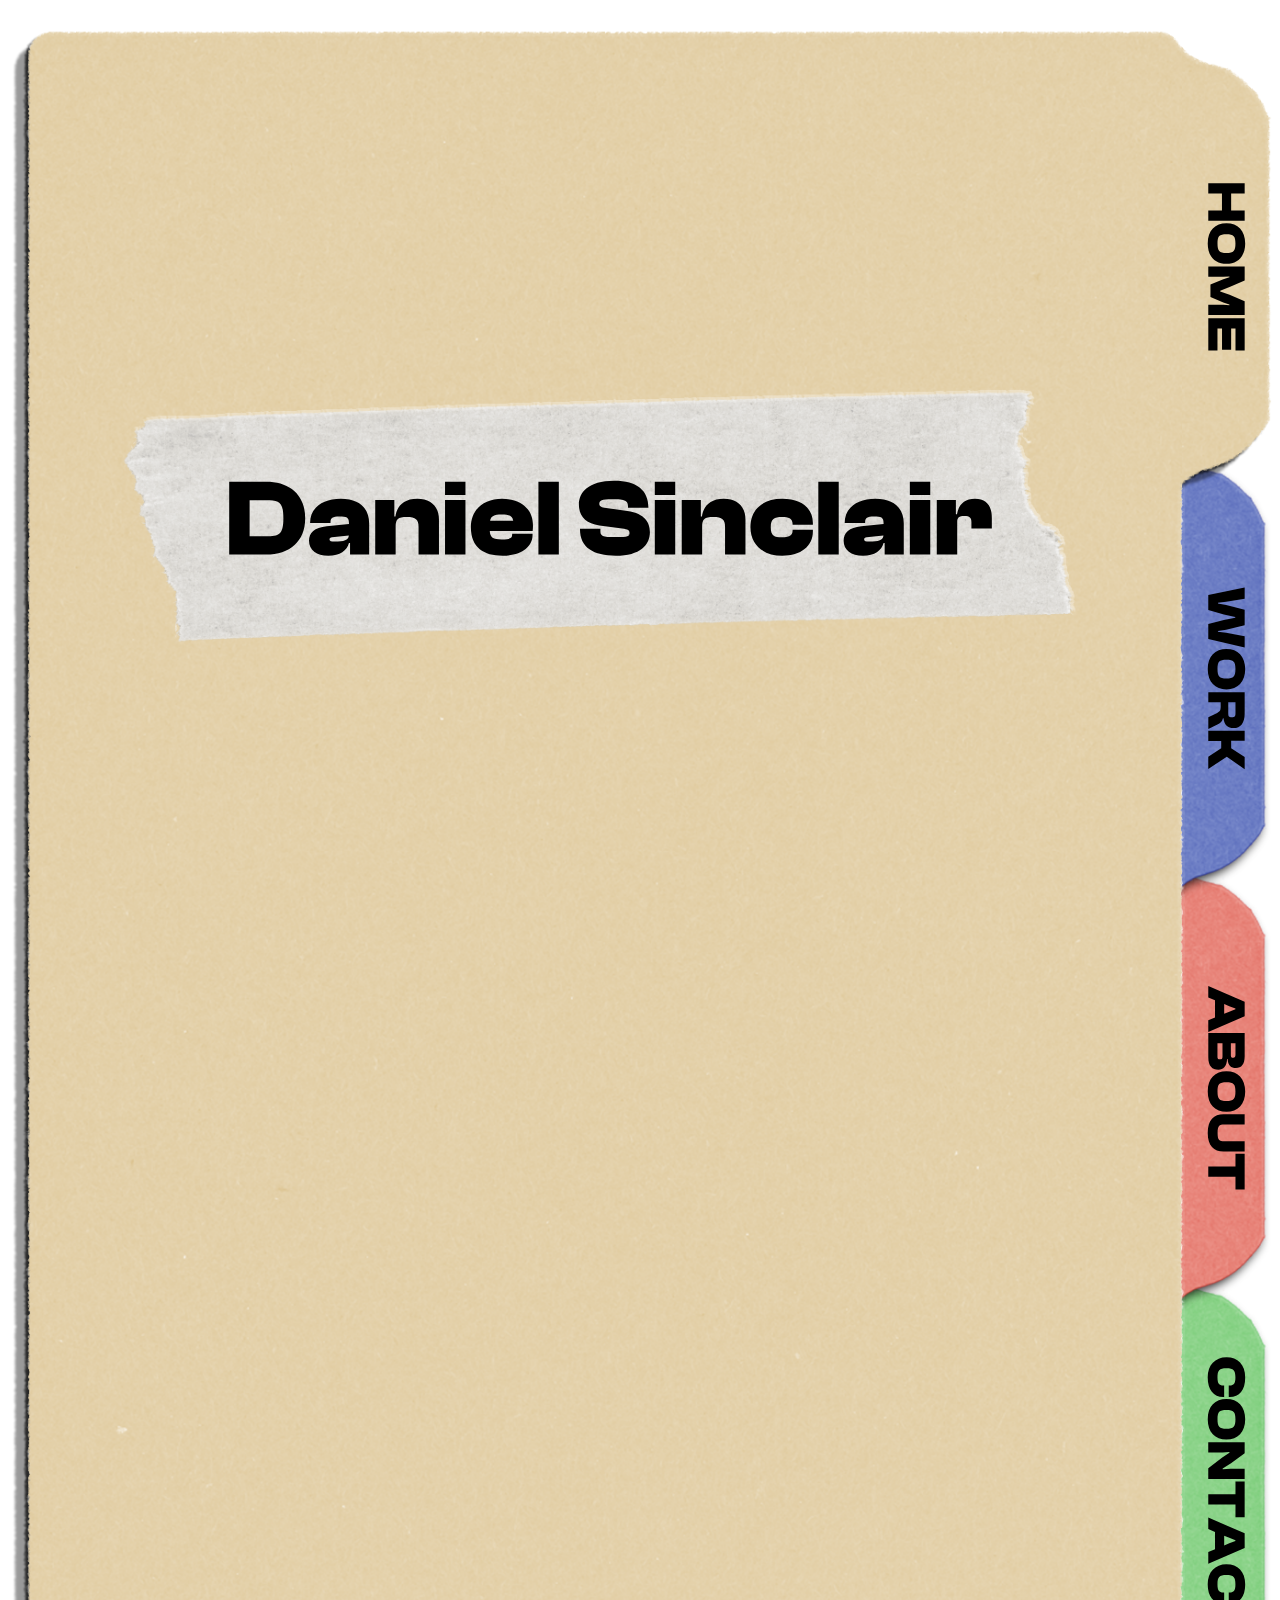
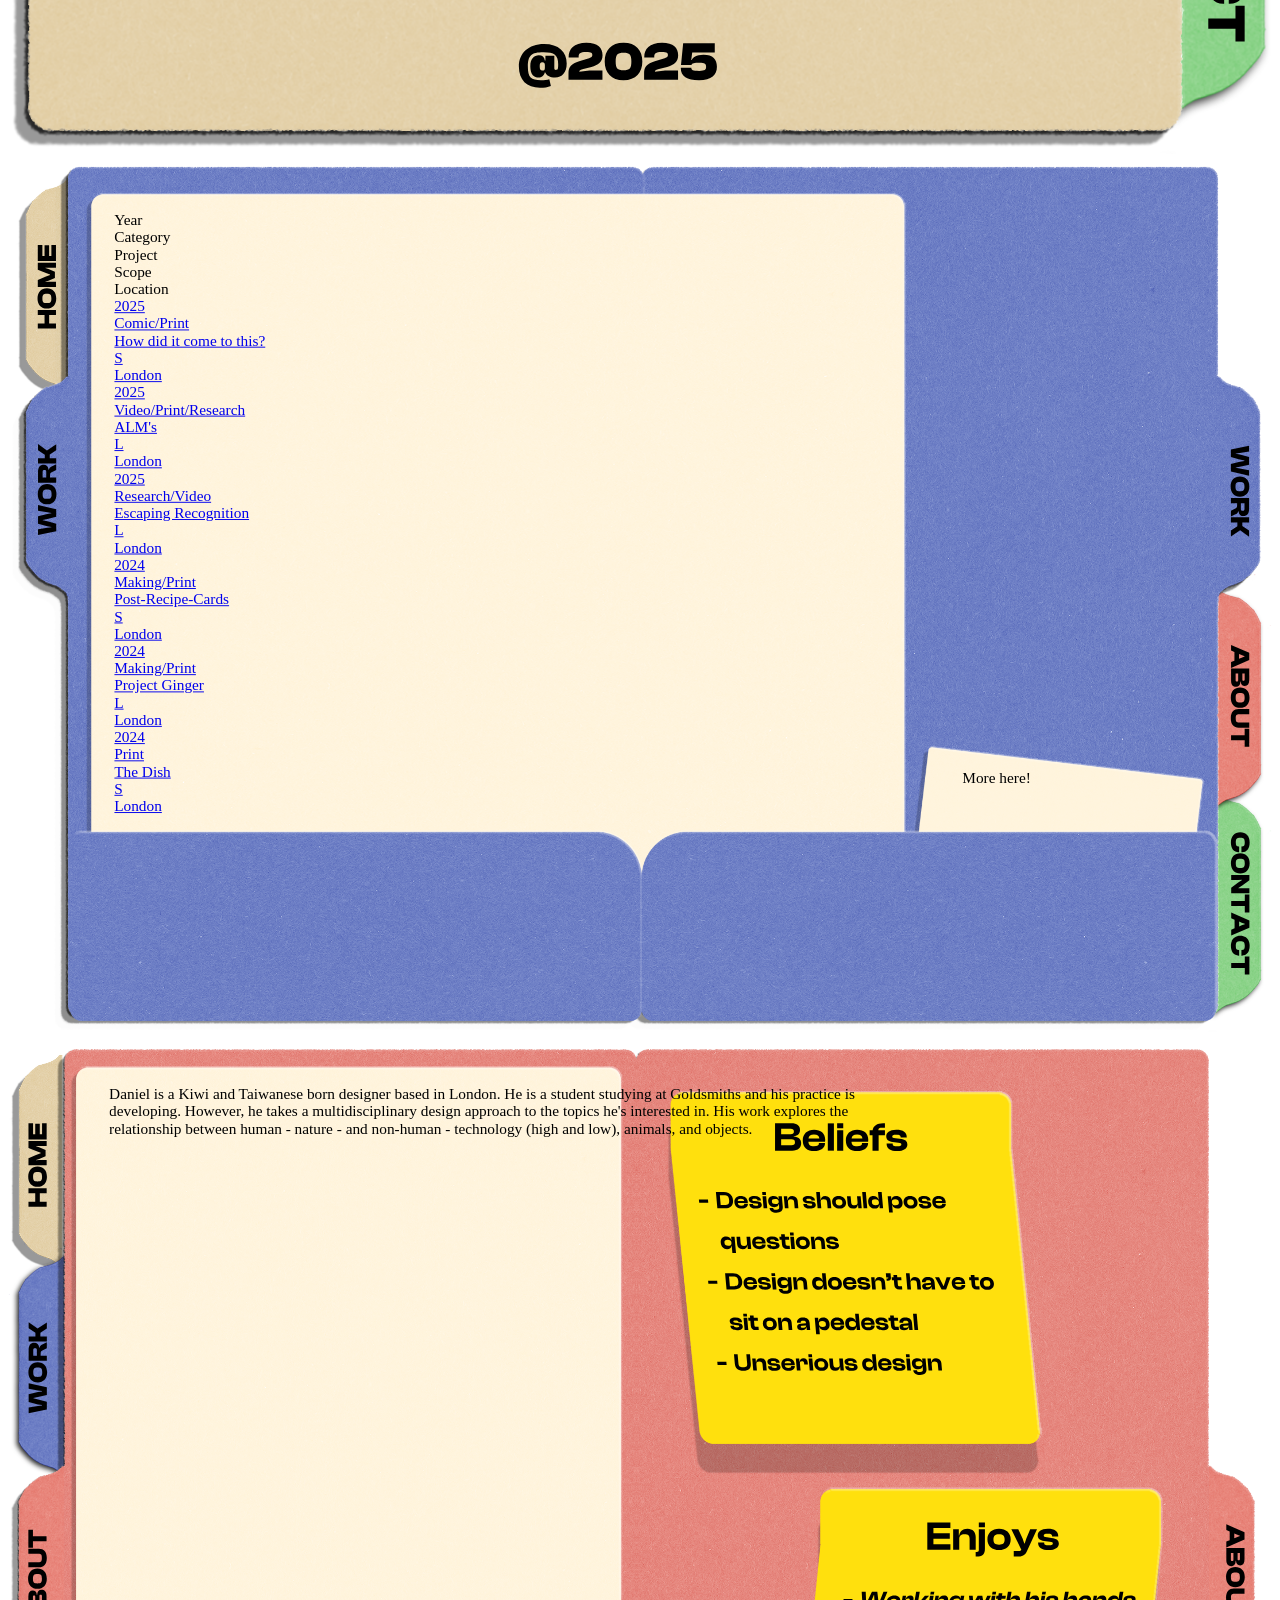
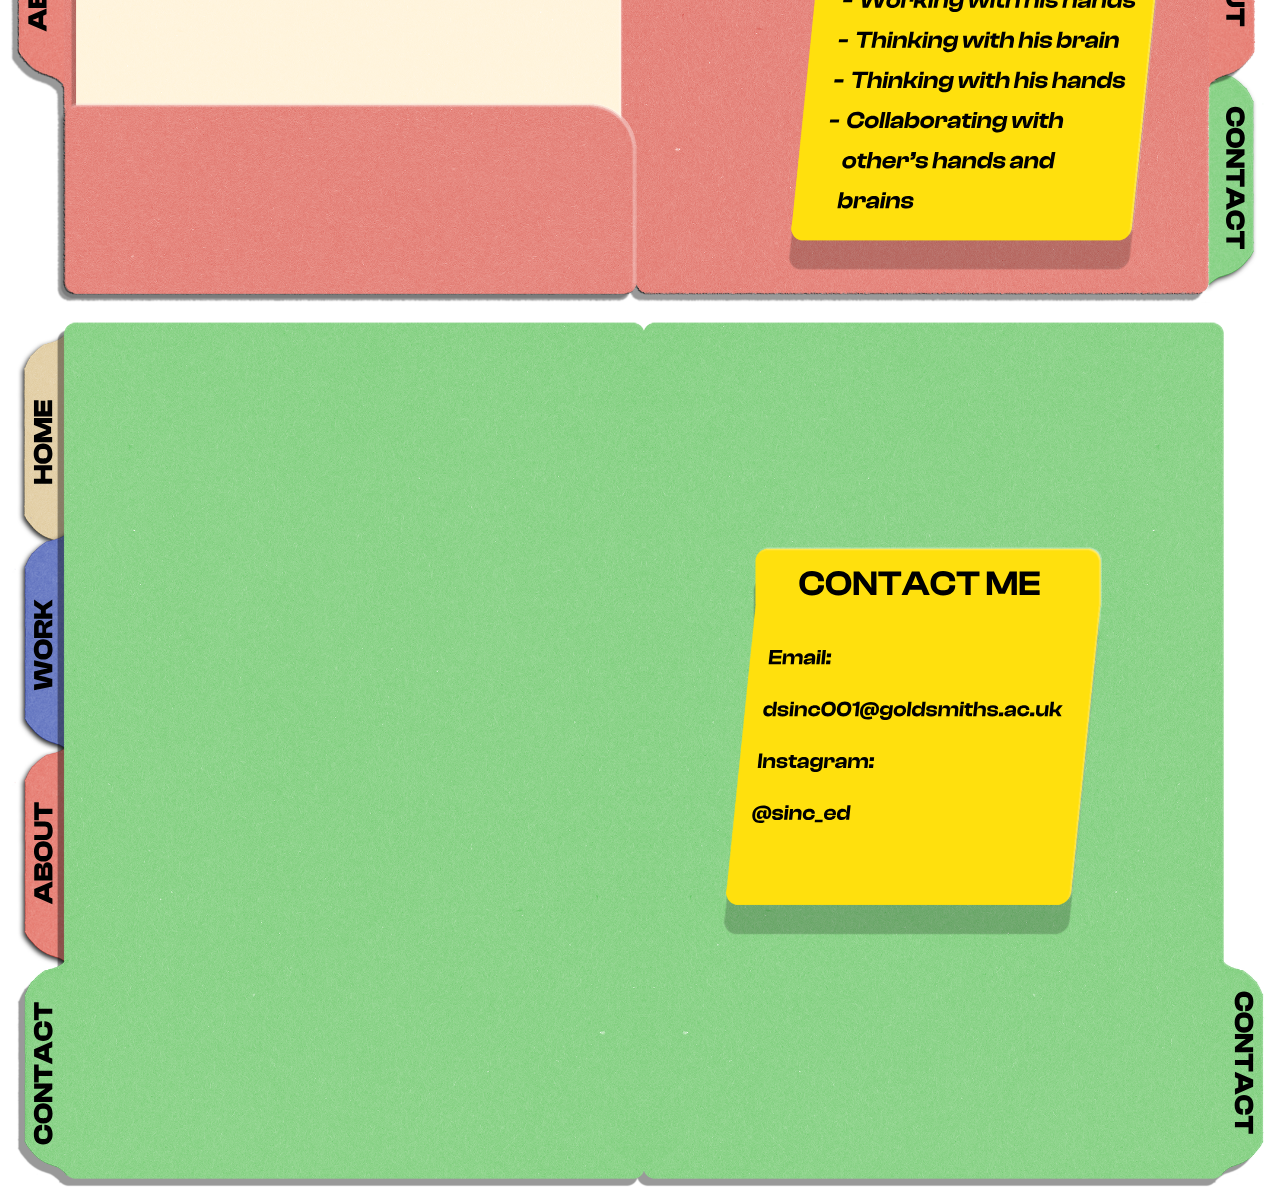
==== index.html @ 51756627 "Update index.html" ====
<!DOCTYPE html>
<html lang="en">
<head>

<!-- ///////////////////////////////////////////////////////////////////
                                                      
 ____          _     _    _____ _         _     _     
|    \ ___ ___|_|___| |  |   __|_|___ ___| |___|_|___ 
|  |  | .'|   | | -_| |  |__   | |   |  _| | .'| |  _|
|____/|__,|_|_|_|___|_|  |_____|_|_|_|___|_|__,|_|_|  
               
says hi
/////////////////////////////////////////////////////////////////// -->

    <meta charset="UTF-8">
    <meta name="viewport" content="width=device-width, initial-scale=1.0">
    <link rel="stylesheet" href="css/styles.css">
    <title>Portfolio</title>
    <link rel="icon" type="image/png" href="favicon.png" />
    <script src="scripts.js" defer></script>

    
</head>
<body>

   <!-- HOME -->
  <div id="HOME" class="page-section active">
    <svg class="background-svg" xmlns="http://www.w3.org/2000/svg" xmlns:xlink="http://www.w3.org/1999/xlink" viewBox="0 0 660 912">
        <defs>
          <style>
            .cls-1 {
              fill: none;
            }
          </style>
        </defs>
        <image width="1375" height="1900" transform="scale(.48)" xlink:href="data:image/png;base64,
         iVBORw0KGgoAAAANSUhEUgAABWAAAAdsCAYAAAAhqiWPAAAACXBIWXMAABcRAAAXEQHKJvM/AAAgAElEQVR4nOy9ebBlyVkn9vu+zLPc7W1V9Wqv6uq9tXULqVsbw2A0AjRGwNjDJhYzDLIBD+Eg7JjxMgNEwMCYGYZxmLBnwmZGtjU2BkYKAR4sJEBCC5JaqFu9qVu911716i33vXeXc05mfv4jM+899fRedcM4kHHkL6L6vXfvOXm+/[base64]//nMMQeGfJaIbItIBoAEUABSAGoBpjR+v3/t6e6wm/NNhjPi6ALCtcSS8b4noxp55RTn2Gz8+uz0+cPMzqPVevL5oXUP46rlHXcbroqz76WE/HR50zX7vqz36aD+j/Xzao/e969Qey7V+j7o1AKpwb3sNZc/4bVn3rlN73L26bcL4vGd8hGcD8zXeAG5a22hje8dozyfKJ+E6u4/+9s6Bw73t+Tgc7B971yfqv33PQdd8lQ0fsDbR5vaTd7/x9/rbfut+K38/yOYo/F2H6/azifj3Xvt7NXrcO9do2/vZyX73Rluz4fVXY/u38r1b4VY632tbKsjW9q2b4tYr2PVBtr6f7+3VcTtm7fXBg3xgv7kizNPi5th5UCw/KD7t1VOUbW+c2GtH+z2v7esH2cRBNtm+Zj+bu1U83fuM+PxX8sM/b4zfT+Zb6Wiv7eznT+3nvJJ/HSTnXt0cZBMEIAuvHWT3rxSX2zLcKv/szcltn2rnkTb3OUhvCreOna/Gzg/CfvO4Sf6WjvbytFvF54Ny6n7595XmdpMsIpIBKLH/Wh3kn682/7xaXbZ5ooG3q/3s5lZ2chD+Xfw3xniH//fQjk8H8YQ237iVDRw0/quJSwbAbhg/C8/dL4YflNv248ZRZ+1cfZCMwJwPMm62kYPi9ytx3YPsr52PDvKdV2tre3nJrWLnfve8Uo54JZs+iPvszQm34pZ79XMQh9svFx6kp2gnr9ZOD3rWn9Xfb8UFb3X9q+Gfr2Zt9uMbbZvajwvtrSPa+nO4ed57a65Xymn75ZVXy6f+LLluvzHa6wbcOg4ctA634ouvpP/9ON5BPvdqcuor+cSr4Wb72cR+9XM7J70aH9pv7Q7SZbv2r1v3W3z1M/ab3379mGh37dzxanErvvtq1uGW3OfPIEfCXxLor7UAByEknOj4Dt7BYmPgzwMVxtMicgTApDVWLLhyAF3MnSA6d0weEQyvOxeukz3vCeYkLKIAYEVktXW93Wde9wJ4AXPnNXvG7wZ5d3Az0dMtWeNrx8N14zAXLSLLmAczvUfWrDWGhGfdA2AI4Pye6/dbizhmbCDKPvpoPyPeY/YZQ4vIoSCra43Vblba1phxnLa+uPX7YQCHACzB63wdwDUAo9az95M3yhNJS5yXBtCHt6MYMAsALqxxTApxnhnmSSg+Q+FmPUUbteG6/eTphrkshPcuh7kwvtoW9yLOJdoVwjN7AAbwhcukdU30gfYc9D7zi3K2icle+weATrgnjh99qC3bfut+K+y1/ajXdgLMw/y2sf/6yp6fr0aPUTfRJhcx3wBo28lB97Z/b9vrfjqIyTjaS9Z6XoODfWmvjtp+2Z67wPvG2TDmFQCb4Zr2mse4uNeuEe6LfpBjbuvtNaTWv7YcXXi/7AC4CmCK/ddov7kB3n6XAayFa+Ka7LWt/eLWreJTW09xrG7r2hhvoq3FgjHOrT3Orewq+lhcW7fPXA/yrwzzdd37HjAvWiatOcT42bYJArAaxhvuo4O2HHt1yS0dSRjjHvh4ch43F7r7xdWDbDjGiVjsRVurw+/H4O1uuyXfXl/am1sOypnxvh6AEwAu4OZ8vTdXv5JN4hWuafv6CuYFxIzztOLsBDfnh/30Fv00xo29thZt7FZ2/mrmkcH7Whfe3yTwqWmQB9g/psV7I5/bL6fufZaCjwvjV5hbfEYWdDYO8hzEQdqbRAK/5jEv3eo53fDPYe4jt9IlY+7PB+Vz2ue1V0LMB1GvGt5mmzCP9sZ9L+oGPr5mAE7Dc59LuJn/3AodACfhOc95ABvh9eUwRuQLwP48wbbGinrYa8fx9X54bYqbczlws55L+LUcY25Te+08IsZPDZ876/CMTESOhr+rcO3eWNTmm3t9hVo/27mN9tyfYe7j7bh0kN/eKl+0c0EcO9pQe+772dVBthZrnfbatHl6bHpEO9JB3kl4rwy/0z73HzSHk/BrERss1+BjbqzP9stpB3Gc+N7eJlnMGUfhuXKOeT2p4Xn0GPNcHvnLXnvej89EFADOwfPy65jnieuY+/2rWYOItg7bthHrjsibY3yJcrUb5/arh509e+/axNqlC+Bu+PV9Meirxlfrfz9f3i8m2zDW8da8LmLuBzFuRpkQ3osyxZh+GPMY084T+8VnYM5pTHgt8o5Xk+uK1lz3xul2zV/A86UaPk7FfBV9qG0vkQ+3665bcfVDAG6D94HnWnK0ZT+Il+1np+0aLuawuEG5jnld1I49cSwT5In8Zz/59967X347SLb95r+Xj++XI6INxpqSWvfH3k6Gedxt1xxt31oN90WO19YzBR3V4Tl3hNdvBHk2cWu/3q+3EWN0EWQbh9cXw/N398xdwXPBI2j1DFJD9v8f+P9UA7Z1aiHKpVu/N5g7USSSi/[base64]/rNPToB5uvcBBnvBPB18Gv6YpDpBuZBXoXncpBdwwdswtxWu+HeCeanLiJ5aCd6F2Q+BuB+eFs5Am/DBsBHAXwR8yQSicjpcM82PJnaxrwIQbj+OLzdnQPwUpBxHd5mTgbdX2rpdwTvBz3Mi7wKfv1jkyfu2Ea/eyOAN8HbzXV4or0GYCX8i8XQdhg/rnsD4K0AbgfwWLj3KLwPRkKqgo6AeXP6UFi/S+Ga1wL4BgAfDmMPw+tH4W1aAfgRAJ+G9/su5gSrCHJNwrVjePuKfo0gzwNBxhvwseFUGGc7yNL2+7bsMSHn8MWsDjpYCHKqsEYSnt0B8O1Bpx8Jz6uCnMcBnIH3iQ+EZ90R5nw+yOKCzgneLqdhzIeCjibwG0C/H34qzBuiwDxmdTBvQsfCEfDrvRLWKtr6/Zg3PBr4tR/B28+RoLs3wPvUswB+Pch7JIw7wry5kAW5I46EOR4P1ykAf4g56XoL5vFrF/PGbByDW/qLfrMb1uMYfFN6Cd5PDbxPrMAXEs9inktGYR6rmMfuy0F3Gt6/XoZf19PwNrIV9LQYxo554FrQ9yq8P8b49RUAn4f3v50wx2ifDbxd1uG5BG9P9wQdXYS3lUhKx2GMGOfuBPD34G3utwB8JszzZNBJg3k+jToizGPSBD6WLsLnsAfCa7/RmkOUaYy5/ce8EBuMsTiMjRcDb1OxCNgIP48C+InwjN/BnDhXQYZoC9tBjxV87hqFtb076CnahATZ3hnW6A/g4+BikOlaa40QdBabXW8NOngp6LGPeeHwBQCfCOOfDnLHXPZkkKHduI+xLJ6i4PD3bQB+APMYFfNQtOfop/F6Cfc8FHQ0CvN/KbzfzvVvxjzOX4O3izjOSvj9ehjjXvg82QXwoTBmu/EVG2OH4dctbhQfB/AgvD1eAvDx8CyEuWRhzDz8vQsfyx4C8Di873Dr+j58XjgNX6RuYh4foixN0GcZ5joN9782/PxT+PV9B7zdX4Nfj9jIicXwKuYx/R74ePC/wXOqqMdReGYG7zOjcC/g84OFt6v7w/y3g37iGqyHZ/[base64]/eO4NfyMIDnw9grmNuLDnOLehmEeb0c5roUnnOlNa/IJyO/XAo/N+FtYBfzmBJlWsW8aRf9Kw/zPRrW4hrm9rsLb1sW3g6roKO/Al87LAL4v+HzxDKAu+BtKMbHlzHnwv1w/Sbm9vBmAN8SnrEedPUVAE9hzpMbzHnxGDc3suMBiCKM/fbw3qfD/fG5R4Pu/yaAXwt6uByedTeAvw7gX2GeJ47Dx4MLAH4vyBZ5eTx5eC7I/3vhGW+G948i6LAMa/JE0M81zO1oEd7GrwY57oLnGEVrni+E67vh3sNBZ7EWPQLvu6fgedPTmHPql4Kc0d8fDGv3FLwNxSZQjDuxXjodrv+r8Ov8HHwOvByuuYi5TUW+H+2vG+RhzDezYvx8I4BvC/JXAN7f0mXk6k/B+0wFb0tHMOdl25jHiSY88wS8/1r4uP32cJ+E16fw9mfgY/11+DrXhPV6F+Yx+okwVw3gmzHndk9g3kDvwdvKUfh4/HxYhx8LMlyBt5Nj8Ov9Fcw3tgSeV+fwvLQT9BVj8BF4u2uC7IvwsfcueBvshWu/Am9XJsz1DDzvjXOINl/D+9gifF44Du+Xz2HOxc9i7uePwcfuJow1xdzfIx/9MQAfhLexuMZXMY8hezfGYyx9AD4+j8Iz4lrGBmo3yPot8LZ4DT7Xxzh7Ltwb40Gsk05ivqHbg7eBKG/cCFbw9Xlc53V4/4i5fT283q7D2s3SuDa3YR5LHoT3k8iDK/g6eQ3eJmJ9FXNUPPzwpjD2M0G+PrxdlvBr3AnXbMDz+2vhmjvC9dcx5/Bxw+5okDM1Y/8Sg175kr8YiEgsNnLMjfeUiFsw9a5TKr9h6tHZ0foLv9JMtk5yVlxnzq8AjkREgUkR6Y6tR6tE3Kis85K11apr6hUirnTRu8I6v553Vz/HOrP17trbhbDVTDbv6y2f+5ly4cQnty4/8guumTwI0hlBtvP+keeJ1bXu0tmHbrzwibt00Z+YeqyVyq9z1v2Ms3Uf4rZsMzomzr7G2eY2XS4+1j90xz92zrxrsnX+XboYXDPT7UHWWXxssPqa3wCwsX3tyXc725wueoc/xuWRz9TbLx+px2u/zJz3BaIIqPLOyvub6ebdACtn6xMi9kQzHT5YdA+PSefXi/7qR+rx+t22nt7BSje6GHyqf/iuD2xfffyHTDV6s867f2Kq3QfAugSBysHxj5SDY7/LKrsI4PTu2tP/cTMZnua88wmd9S5Pti9+R1YuPQsR4azzRD1a/27W+aqtR8cg0mdd1JyVQ6XL84PV+/7+dOfKwnjz4s85Oz4lxkEV3adBMsrKlf9dqfzl6c6Vd4prHmKdE+vuy6SysZ1svUblvc8sHH/D/zHZuvA9050r31MunPioa6qXq9G17xJnz5pqd3Vw9DX/sLt89kOY7/D+2ObFL74dLEZnvd1mstNjkokuly40k41Tquh/1jbVAGK3bDMtTLX9vSAaMGdSDE78Zt5Zenmyfek94sxRiCs4716CczbrLH2kmWw2thm/IysXv2jr8YOcd/usso86M/1sNVr/EZV3jc5654ve6h90lk59FsC1G8//4fs5798L547nvZXzIrIltj42WH3NrxCrDQTiPRlefKiZbL3W1KOHukunP1IunHgUQD3duvDm0fDiv886F511rtimOmSr3UXOiidYFY8xq69k3eWLuxsv/gwzn1w58/af2Tj/JyNTj3487yyfFRGfxMSJQCwEwkQVZ53r0+Glb3DO5Lqz9FIz2rgt6y5dYNbXxNkpWA111r3inC2Uzk0zHd5XdA+/XE+HrwOYSbGWZno6768+2T98109tXfrS9zo3/Uad926YerKk8+5HF46+9jMAHqhG1x9spsNDsLJcja8v6ax7g1R+0TbjQ6w7H4e4z9bjjZ8QZ+7RZc+yKqam2j1r6lG2eOx1/6yzdOaLk82X7xlvX/x2ViXq0fU3LJ544H8h8G/Wk62zgIMuFv5oeOXRR7J8MOa886ypxqd03rlomvGirUZ35d2Vi810eLp/+K7HbD16VsT1TVOdZcW50p1hZ+n0/5qVi09sX33svWa686DAHVNZb7dcOP7havfaG5xt7uwunf10PV5vmunw68SZo1p3bpDKLjT17lFnmkOAy1XWfRmAg4BsM74z7yxXnGVXmmrU7S3f9nw9WZ+YavzavLP0dO/QHT8LoN669MWftGb6FiJmU+0eZZXdYFJDMFtW+Zoz9bJALh+67R2/fuOlT/200uWia6aree/Q57Jy6XHbjF6vst5X6vGNhWay/UbWWamy3iUiGjnYgaun50RMxllnAhFPIkSsiAjgQETONJM+c36DAOGs/IPF4/f/6taVL/3EdHjh75aDE08TMC4Gxx51tlqtdtfvB6TPuhi6ZtrPussfbybrp7srd/xq0TvyaVPt9MZbL/+H4swJOLHWNQXE3lEunPxgd+nM7wN4+cYLn3gfqfy7y97htd7hu34DwGhn7Zn37q49/X1ECiAFIkLePXRF590nbVMdc3Z6DJwxKz1sJpsnbDMtdN5t+kfu/SXXTNRk59I3O2eu5Z1Dv57l/YXta0/+HBEPBEJ59/ANiBXOuxVEjK1HKwIsHDrztl/Zuf7Ua62tumLMMuAGOu//5sLxN/yr8cYL37q78dLfcfXuWQDIyqWPd5ZOfaiptt8zHV56Z7l46h8sHr///5psnf/Oavf6D5t6dMo2k7y7fOaTTbW7lBX9R+vJ8A1EDF30P5MVC26y9fKbdWf5qbxz6Mh46/wdnBVaZ90NOHNdFYNLk+GltzOxAavP2Wb8OgCnTLVzVsQBIGKlpFw89W/zzsq16faVN5WDY59sxlsP7q4/+9ZisHrDmTrLysXrrItP1+P1O3W5+Kizza6Y6i2q6D+8eOz1/+3m+c+9wznzU1ln+WnW+cPV9tX3Quk7xdbLulzYJJDRee+perx1J2ttnbN5f+WOX8w6S58dXn7kfaONF//zvLPcZN3lSzpfeKZ36PaPjjZeeMfOtaf+BpGCAAQ4q7P+lzsLx/+FNdOh7iyvjbfO/32ty54uBs9YMylcU59rquEdee/wRJzZ6a/c/t9Ntq+MTb3z40Xv8PtNPb7HmsnXsXBNOntG5/3f7R2+85mdtWe+udq9+u5ycOLf2np8l6m2X6OLhc/rzuJWPVr/VnHNcrlw/HeL3uoHVNZxmxe/+J+Knf4VgDMRe8JMtw+TKnZ1Z3BJqfxEtbuOztKJpxk0dpAVU+0oVuVTOu9+cbx1/j2si3zl9EM/SKx3xhsv3T7evvDzYt1tBPSycnCei/5T3cHx8810+4w1k8XeoTv/ZwCXty498h2mGX8jE+u8e/hf23r349Vo7d9knaWptfVAZeWOq6enWOUV63yLdfmnIPrkdPvydxHzg7apB3AWYMLgyD0f6i7f9vcAuOGVx3+JWZETc3xw5J5/xKqIG4dbALa2Lj/6Y85Mv55UphQXXyadfaToHrox2bny9c1k446yd/SDneWzn1RZBwB21p7/+HfWu2u/WgxWwUqPVN7fZdYXWXc+Xo2uv6e7cttPlf1jTwE4u37+s7/MxKV1zQQCx8yrrpmcs00FBwtmfWP51EPf3VTDt1c7137UVuPVrLd8VWfdy/0j9/xDzJstOwDK0dbL76u2r70XYjNAvtA/fM8H896hb9698ey7psNLeVYuXGTd/eTg6L2/AmC6eeHhN9pm/FPO1K8B3JHO4tlf0EV3NNm+/F8302G/s3jyYwtHX/dbQRdPA2g2Ljz8PwJuxdXT01k5uJL3jvxaZ+n0b8MXLLsIm9fXv/KRR3S5uM26c15l5Z/Uo7X3qLx3PCsWnukduuOXN85/7j3izHsg7s68e/jzg6P3/SJ8cbY+vPLYN9l69HesqW5nVRjS6jqcGFZZl3W5LWKHtpkuat153rnqki4Gl6bbV76VVZZDIMSqo7JyN++vPlIOjn9h/aVPvY+zzu3dpTOPTLYvdc144y2qGFyAs2NdLPwPvcN3PLN16ZFfENscU7rcburxKaXzF0VsRawKEHdsPT0Ecbkuei+xLv948fgbPjS88qV/PBle/Pq8d3hD63Kjs3zb/5SVi58fXnviv2lGa2/ivHeZHDrW1mea8Tpn3aULrIodEXGzfTUBAa421e454tzlveVrYs1YnHVCTjHpEkSaSA2aydZR04y0znu1qce5zro26y5fJPATtt5d1sXCFxeOv/5X0NoY2Lzw8JubevsnsmLpT810+CaVdxd03t/MyoVHnbM7BNLTnct/S0CrKu9eInGwTbVMOttyzXSBVb7WXbntl4rekcvjjRffNbz62N9Vuiu66FYq710RkGHOXnC2vs6sh85M+yJuICLHCZSBhIrB8Y9Oty6+Pesf2qlHG6c6g2PD7sq5X4dv3F4GgMnmS29pqu3vbCbDc+XCsQ+AVK/eufq9YH0t76780Xh48fsAWiTivip6U2emJUNtCZGDSNFZOvXhonvkyZ0bT/+XWpfr1lbGVNOTrDRU3n2smWzdnneWngPT8WrneqcYHL2idPnpzuLph4PNPrT27Md+QRcLL4H5KduMz4q4464an8u6Sy80k+GdYJbu4ulPNPXOStE9fLUa3biTCBacUdk/9uF6vKbryeaDsPbOvL/6GWb6cDXe/GGIO27r8Z29ldv/M2urLTMd/kcCOQ2R5axc2GSVn2/q8SqJnOosn/mYmW4uW2e0mOaELgZ/SsB6NVp/JynFztllpYtx2V/92HTn6kMiWHG26qusu0bAWOXdf94/fPeHAfx7N1769E9rXe7U061zShVr9XTr3izv2ayzckPE7IoIQHA66zd5d/nzRf/obwF4dnf9uXc1o40f0GX/EbFW6unGXeXgxP8JUDHdufL9InaFSa8DUKSzFTvdPazKhUsMWF0ufKUeb74WrKTauXI/qxxEClm5cIOVvk4qv2bq0Vlnaq10finrLL+c94+8cef6M3eayZYilU3LwbEv2WaS6bz3WRA/ZZvR3SIuE3EPAOi6plq1zeQ4EYkul6+xVhtibWFttajz7rZr6h5n5VbeXfm1erT+cjPd/NvMWY9VnnPW+SSc/Xw9Hf44QKdts3tb3jl0jbNirZlsn3bNaKl7+I7nBofv+dnta0/+DSZeYt15cjy88P266A2dMQPW+aapdk46M+mIONVbPvdU/8g9/9Sa6adH6y98UzNefx+pLBdxp1wzHZDKhgT6fN5beX935fZHdq4/8+ZmuvkjrPJFZ+ojphqezMol0cXChjNTyntHPt9MNs+UC8fe72yjpjtX/yaTnupy8EQz2bpLFYMv1+MbrydiYc6eMtXoHpWXGZNWYKqKwbEvTIeX3y1EBJBipfOyt/qwNRNlqu3Xk8o3Jhvn36GKhc0jd3zDu+EbWe/auf7095h697jS5RWliw/0Dt/1GIBy6/KjP2jr0f0gciSYcpZ/2lS7b2VdLoE4I0ARc9c0U1k4cu8vmnp0Zz1e+w90sfB4//Ddv7j2wif+EzPZ/NvEmgRA3l25TqRetvXoBEDdrLNwAQCLSEVAxbq8LGK3m8nW25pq+z4CU2fl7PNFsfzbo62XvrMard1OrAVhLNbFuqvHp4vBsT8FpCl6Rx4z1Y6eDC99CymNzuLpnzbVzn2TnSvvzPLBp/JyYTgeXvw2CJ0Aoat0eVkgCkTMrEkXCy/U47UTRW91OyuXPleNrp9wZvJGXSx+YLx14btYl5oI2jbjkji7UA6O/cv+4bs+DWBpeOWxH2mq7QeJWBNRrfPedefssjPmmEizwipfh1gjArBSLGCts94Xmsnm/UxswerzS6fe9LsA7t9df+5t9e5aRxf9L+liUY2HF74uLxe+QODHpqNr36d0h1XW+YypRw+yynTRO/wh1uXbNy8+/L0AISsWdlfOff0vMOvrAF7aXX/+3un25R8ioiPiTF/l/esADEGMM2aUdRbfb5rxbXD2rxX91d/qrpz7ve2rjz9ozfRNtp68Sxf9gnVxxdSjhbxcelzgzhJ44myliv7Rf0OsrjbT7Tuq3bXvh7PHm3p3tTM4dp10fsHUu6tim/7Kmbd+L3zjfAfzgwAbAJY2LnzuZyGyLM6dFmdOqqJrCGRsMz0sruk50yhdLmwQ82VxDj+z70AAACAASURBVM7Wi6zLoal2D/dXzv4DCM5sX3/yvyoHx/+l7iw904w3ftA0kxPkzLh76PafI6HbJjtXv0PgABGACHDmqCoWxloXL6ms9zvT0fUfFWcPZ+XC5/[base64]/ZevxcjMZLoJInJ0QBMSqAOtCIA7W1mDWYF1M8s7KFSJWk50rZ5xtmFgBEIGz0OXSFin9kpj6HBEA1mMixcR8sR6tP0AgcmJYbAOwhtIdp/JeDbHUTLcLACDWICKIWBApo/LeUGXlc85UJYDDKu9ZYu2ULkbM+cXpzpW3mnrUU3lvXed9O9p4/jizAnEmICJxFlm5uGmbcdeZqhRnSWVdZ82UVNZxrPTUNdNciJxr6pyYwLqodd5f46zzKAHr4+HFbyegS0prkGICVaSykVJlU09urIptmFQuzBrF4PgTthlxPVq/i4iylgzTejosWRdOzJSINUBsVNariBU7M2EIhIiUqUcZAHGmIhEH1nnoPcPlg2NfhG2OV6ONo85OdVYu7ird2VZ592lTjVhgl5j0tmlG51TWKcQ5zSr7fWsm99lmfKezTYdA0l99zU/urj3zt0BytzPVQlYsWmsrDXEgEAEElZXOmop10R/[base64]/ZfTLYv/DSBFBGrerJ5GOLAWW9XqdyYZrQA76/sTEVKFVNWGQmQEymCOIg4EQBl/+hFsdWOc3bRVLsnAICVqp1zypkp63JgmLOGVUa2mRKxMgToptotiFicrVl3lq4x6y1m/exo44VvY12CVR4SvwMxW+bcCZx2tmFWmdXF0lVi2iK4nXo8PNNUOydIKRApf9JVUKuiVzEpWTr5dT+0u/GCmPHmj1KWnzHVzp3O1AtEDHEW4gz8uvrNZ2JFIBKx/iCEzjoCZmvrkRaAmBgiQNE78rITu0sEB+GlyfD8aSICWPuxiKBUKc7WpIq+sdW2Yl2wcxZiDUSsQARZuVgB3LDWW/Vo7aQICMRgYiKVWRGBuJqIFUgIDo5JSKAYBIKAwUqZvFy6ZE2libMdQCwgCwBZZ6YnrJ1qMY3R5WKlsrJfjzcYIIitJOscWiNi5UylwTR2ZrrkTF0CQiAW4oyIIERZo4veLusCoxvPr/gPtCphZrDuOGI1gnPkxGpW2UgX/SsE2hGRx50zS+Lqt0tTLztbdwSORMBMSjgrjYhjgVCW94a2GfecNRnrAkVv9Te3rz7+XcSaWOdS9A5PnTNsqp3CxyB/oI2ZACJ/[base64]/KdPd6ByAQEZTuWGumKussbQJ0CYAj1mNrmsfNdP29YqpO3l/dcrbpiW0ypcuKdLFj61HfTIclCCDKGewpF7MSgLB4/P6fF9tsbl155JdJ5SBiEmcgziErF0y5cOIZ24ytNdMlMc2StXVPTK0ktMQJXOuid41VsTvdvnJfPjhyvrd09l+sv/TpnwWgiYh0uWidM6x1xzXTIZPKQKygs952M91a1HlvnXXnoogh04xX4cwhCGuBhbMGTOTKxZOfGW+8+A4RQBcDI5BMZ6UrF048mRVLf1iP186xLp6rJxtvnmye/6sAi8p7VdE/8mTePbQw3b16+3T7qgJI8s6CFRBYZRvdpTO/tXnx4R8jEEhlxKoACAJnyDkLIkWA5zZ5Z2m7XDz5ienWhbdZU/VNPSl00W2cNRlgpewd+2POOr+XdRb/sBwcv3jj+Y//96YevVvElUoXjThjVNHf0cVgh1W2qVTx5GT32utsvXu3bSaLrDKCAHnvyLWyf+SfTHaufrupdl5r6/FyVgyM7ixedU2lrK2OOFNnBLK6szASW/dMPWFxtdPF0mWCZE5MCWd7zjYaADmxgLPw8yOIreB1UFhd9NeVKl50riptPb4DrLUzkxwCsC4mTFlFOhuzyifV7tptEKO4GIyyvP8V0lkzWnvurX49u1YVvcaaaWarsYrxIysXrrIqTDNeP2HNhHQxGGed5S04Z0TcFHAQ2/[base64]/BHO9e//[base64]/hzzXjzHER6lJUjM9keECnn0OSumRYgEqXLsS4GL5vJ9knn6q6I1SrrVv4wgZ4o3blaj9bOOVPlrL2NqqxrtCq3m2p7YOpRpvPObtE/OnSmPlaNriuB+CxHBBHnss7ySKnC1uP1hUA0Je+svAhIU4037xBXZ0QKKu9OsnJxa7pz9TARsXNWFd3lXc57VxjqRWOroa22HxJnF1XWq5TOL4vIM87W95rp8G4ntpsVfSMCcWaiRTyvzHtHtuvxjYFASJqaOCstxLHOew1AMPVOJiJEKgOcQbl4anuw+tp/vbP25de7ZnqaQLaebNxGrBgAxFnnbE0Qobx/+FGASZxxZjK80znTZ2ISArJyYFmVYxA1ztQLzkwJRAZESkScUvnUmRqcdy4xZ1NS+ryrx2cItNSYyTEC5eIsqXLwPEGmrpkeh7glJ1YRaUfMztYT7WtWJuIM3eWz/[base64]/[base64]/cRKwrpCDrrNM7WYJ1vm3q8ACLNKiOxvj4mEPLeyhZAqhpdHyjd28h7y78jTkw93ninaXbPeKYLUrpjna0prCcTM0EErItG591n68nWOQIpa+uMOQMIEOc/AE0kTneWn7STrXusbTIK1C/rHX6cBE6cFYA0GOya6XFn6yWlO7apdtj3XAphXTasi2s6792wzYSzzvKFonfoElH2wayz+ALmXy8JABURrf27deQS/iLxNWvAhq8biB8X6wJ4zXS0sVTvXn2jrUd/XXcWxqMbz71enFkUcRBnfAMOBGYtzjYEuLCBwI1tRhlxDqVzgJSI2FDI2NCgDJ+IZ+3zqPiGF3xxK6YaklgLsLJwVrHKwUpDIL6Yh8AX/QwCiXM1zT7NIQJiBWZf2IizcM6AlBalCiGdi5kMlTX+01HEyo8FTxb9SSiEJqqL+gEx++tE4MT5gE8MUhlmxbE4EOehl2J8SwiEvLs8rCcbfYgonffEOV8Yi2tAFD8FQFB5pzGTYQaOzQYBhW+w8Y1qG/p55J9NBGtqSPg0k1JaACKvGwXOisY1Y2XrMYMIrAsQ5/[base64]/3XN5HSYM4g1sCZCt43XdD9zE9CwmPExoN3FwvxTeuZ/PGH31gJ35DgbGj6KJDSBs767WafaUHxelahqA3jxnVghUCOahFjbTMp4YSEgk+LgLQGg+Bc8C+lvbxEYpsxEWuQLoDQFAEzOKyll4Far/t5O9d42QEvA8Wv5pLgr9nsd2cb7w/EULoAKNi+CJgVQBrOVPD+ifC+m9kRq8wfXgrj+Sa8Q2wuz3yalLhmQgIHAocGLEKDNOiZFIh9w5GIwCoXM90mv6YKpBSYc/hNp5qIKPyN4NPOiUDgjEJokM7X3ITrgiZmMQUhJpOXA4AnnxLUlztnpuRMRf51/yylcoBVdI7gQz62Qpz/3X+qU3xTMPikD/[base64]/aZpyLsxya7j5eioOzdZh/JtY2BAiYdLA3Crkjhhaa61xpzwdIiecT7TzMzpopi4j3KRdyfshJiLE1+pKriTmDNbVv9ogjlXXBKszLOc8RxME5T/[base64]/YRg2yyOfCB1n76eek8ksnomXPOQ445qpRrQlIueaKXvfgecNxIFjSYjnGqxzK7ZhY8bEVIBV0DscWBVW5b1KjFGm2c4gwj6Xx2+cIWebCUf9z/JYtD8hsNKA50hCrCycIWtq7bkTBx+swwc1xNpmokAMlZXe/kKe9tyCPP9zbm4jIYZEHQoI4sw8PgdOGf3en3bkkLMy58w0JAIHAolpxhTjJCsNirEj+DxTBs7KyppJLmKJ4HVqbcjrBJDKwJyLykrjbMPWTBQh5Iq57hCbGCCFvLsydLaBmW4tiliAGAwVfD/wJ2vgP9QUfUpATGDSPi6GOsNGHukDk/cFEIS8bpi1E2fYcw0Ha2rPH5QGQQVfbUL+mecWAODIV6KdivP+5rytqqx0zpkQzLx/[base64]/Zg1SWlxTkTgL1rk4McRQgNI+L7gmhJDMc47AdZkykNYt86VglwgxPeQO+PjifYF9PcLcAGhYd6um2l4OdTjE1nBNiP0qxr45xw8bGlCqhEBgm7HPPyr3sZKVr3tsDT+fQpyzpFQmArFmMtTwXDWsnQOp3OvP+Xp/ls9t421OKSFWFNcYDjO+4mtuXTtnndiqxAwyq9VFbKi9JcwpxksJ9QrHZq23YfHrEv3I5zoNgISIxNiKmTJwiHUglrxcqESkrnbXFuJmK3MO1gVU1h2aathVWW/b1qO+s9OCSN8UK4kYpItabM3O1jr6ANjXO35MEluPKc7bifOcPHBOgcxoY1YsGedqZZspiW1CPuLZRqLSBYiVs6ZiCkRf/OaMt6Fo1yFHOm+bXi8uXscgzhpXj3zztuX3rLLAo30sZaWFSFkQ2Wa6XZAA/sAEw9oKMfaw0iDOfa5x1vPXEFPmdULoG9jG90dYzXOCN/4Qx7SPwzEz+44te3uNNR1CXRLyum1wE9pjEok4S8SZkFKek7nG11sCcFbGroKAuNHlYFepgpxpGl10rhSDYx8sByd+G/7kbvw6EYN0GvYvDb4mDdjwEer4f5q7rakn3zDaOJ9V461Fsrs/zEofc7Yqmukw884MOJmTboSTOD7o+MTuTAPiUHwK4JtBwXFC8yIGfn/NrIMDBJIsYkIzQgdSGZKNc7GJ1ypkwqe3mGZFiCeHoVnmDJgUWPvv33a2hgvOGE+sRtLkQnKdN8w4ktUZOfXU1YTiKPdNXtt4uVTmk0MsTEKA9c1nDsFfZnOeEVcgNPXsrMiUoI94rS8Q3XycQH79/O2MIBBn4EA4nG3gxIb5F7PE2CbSaM0zNhso6obD17QQhcZMINez9SJQKCIQmk2+QeWbV856Ykkqn5/AExe0SIgfhabYtERsRDV+HjoP8zBBDJ6RodhInjexW/AkDLOPFsRiMBDaaF8xUYYG0VwOTw58wookcHaqFRDY2WaALzyzWaKMzec5e0KreeQbfUTsTwWzmuskECIJDf7YoPFFnf8Eod9cCJsRoTnkL1XzZnogGOKs13PbhmdfOxUKScjsPbR8B4ESzccKpC8WlLOGWLyVWjatQ4KtfaFCuiWz/7orma0JzV6b6QkUiJIKz7e+8Umq1SQTMDEkPNeTvNB0YvaEVgTO1RDrx49FJBAbkhR8P4Te0DD1NVS7UQuQzvw8ow0gNJXDhgyCXbQia1x4xCY/hQaFBN1EIiZBjnnDlmZNovkJEL/ePpbxrJkcm1Yz/QciE+0VodETG4gSG3nW+LUKG02xQUBBF865WQyfxTFn/UaLi1+JKTP7CY0jX+cGXfBsUyPEC+dmMTXqZ3YvZ6EB2/hPOQSfJo6NPDfTF0S8HKBZk0zEBh8MzdUY36JcMU+EjSQRB4QidFZAtfIGhTWMzdj4fH/CLDQa3Pz/bRB15G2bEJvHzAqzzRhg1pwDEfwufdBLsFXf8CNw5k9Gx40yiPjmYWzqMntbdHbujyoL17qWXKG5KA7+tBrmBVcsDkJhh9gUj5tsMrMkuBDfgdCsCXI7sX7Di/18JPpLzGGhueRfdhBrbmo0zNYobDSAMNO3j1EUxJCWjuNyyXyu5ONojK0q64BYh7wcNwVa9so8s4VZkRL8evbskAs4NLsil4hx6qZ4HZvzYZ6xIS7OwJkaToz/FI4qwsZEaErMrM0XlRyaIf45MstdcczYVIqNCl9w65levG3LLF6LxEaLmr0HiU1i5/kVxzxjfbx0nl+xLjxHE/iNrBCLODQFvW6DTiF+bkShcRVicVwz/ymSwF8Is42QeTcWLm7SIzQww0ajzOJa5ELRnYPemTH7pIm7uUE4M5WQ/2OO9M0KzyvFGcDFRgQF37bevkiBwtfY0izukm9u2zrYbrBlf3o1mGMemgTBb+J1NG9GMeezhoSLm/ygMF87k3vWOA0xJ8aimFv89d4f2sU/zWIb5oV85G/BhiIPjieG4gEJZ6chR3CLAyLQUTfjV6SyuRyxyRbWG8xBDxRDHmTmayYU2SbEoHBd4CvxExrRtuBizPRzixvg0Y+ZY5zzJ8VnuX4mW2v9MPcBmcUPmuXa2aZZyLez+D47aCGhmV7M83v049Z4c+Oj1npFjh24GEf7841eYg6f/PB8ZiYPxdYE5v4b6gMiDdL5TMZZMyOsvXMmrOX8tRjrZnqevRe4X9yoCDXWrDEaVmR2n8T1ivHDeP5FKqy18fUcfO0y31TV4KwM8aKZ5aFZsy48jbiVv2YSBMXOQoGbyxc2olzgjJ5nFzPJYz0qoXnfzvmxhmHOQNp/VbUztecvIL/JxTxrVMZacMaxZry4lafg4GwrHhEQNwfi88AhBwfbnfOpyEWoVYtgznXnJ03Cfz1f8nPx+R7EULrjn2ebWQz2fhRiBmctPhM2cSLf8J/GRNyoQtyYDlwCwc6czGP3bFNv1iPwuo0bdM42cLaacx3l84z3Acx53qyecr4h5hsHiJtPs8b4TfVDy4ZjXRLjyqzPEOUOazTjR36rBXEjP3KpEDcRNsBJ5b7JSb7B6Ew1830JhzVIha9inW28Y14/Av6QCOczuZxrZvbTtu9ZHInxIm5dhj7MbM6E4EeB7zKHA2CYx7/ZAYXIx0Ludj5XzDaUSbX4WxP4gD9kRYE/Rq7tefS8JpKb4p+EgzhmxueZs6CbVgwLGxmzOkPCBrKNh9p4FmN8TR/WLvItMf7aUCNzjLVRV6y8vuCC/c79Zvb7LF4LZObbcx5FKvQinJv5J+vCZMVgSqSyph6JznuPLp9+8J/Cfz/spZlRptOwfynwtfqfcKnNzc1er9e7rZmsv6/euXJfbWS3rqsu1+t3IuysS9hFiYnX75S4GYkWciDxTjsvTEw4hRBJgQCWILFpYA2EwskFpQPJZBALxDGIYqEkgajNg5yI8a44ayB4Z3SzghU+KDnrExtngI1N4Xlh6ccDAAdHmJP9m4I3/GtW4odiIIEgef90ENfMyMisCUGqVVh657eunhFjQgjKJOFRNNuxkVigBR3GJOGbbgThEFBbpNw3AwEI+2sQ5hAagrNiII4/I+nhZB4AYQaFAlhsDXIhOLLyO/oSEsWsAQOIbRFZ+Kl6chACmcCTGJmf7psRlnCa1gkQm4WIDVVxs0ZRJKDhCT48xmLSOYACSZol2DCjOWv1CSMci4mNkEjcYmIUinYBn6cCEfXjBGLFAFxr5y40c+b9N5nJGcm7t4cw1Oy0l8wSnF+/KGxIAS2y4Ofm/3BiZolNQkKh9smBMAbE+lPHaLzshGCT8TRQ9GcgNiDizv0sHEUyHIlO3E11MvPduCIzHYUkFpuZQtZnolgARz+LTYWW5mYFNjwB5JkeORDUefEZT5XNCHAcJzZTRGa+JuH0G5zxPslxwyi6eCQmPnDEwjSuF6yZEftZLJodeoknqFzLBqPd+HsY4WNQsXBgNZ+7M/50WTA6PwwBViChyRsbNf47QAWwjY+5sYkRmzph83XWcHA22HAsfaK/xEJYvF3NdEZzYmYBsEBIzXyPwqlIRPIbCJC319ZpRwCu1XyZPyPG0FiMBJuwAhcIdiSFgPX5IMZ9wMvSigXx468+5lkImeC+8SsVCeB54eULkfCc2fyjXwTPiZsVrSaAd8UYf8PJKGnZjtKBc/q8FZuGUdez5lGb4Dkz83mScBK4dSJ7flItiuHgrAPYgGzMTTG2OyBs4EW7m82fQqkomJ/8DLEp2q20mwdt/D/svc3P7Vl2HvSsfc5bt6q6usvtbne3O247ttNRiOMQLBLygQETIUAQM8IgRYojQCAhJhEiQjBq8Scw9oAwQUKMmCCkKGJoKSRIEURYCRhDHOP4q9NV5ar7nrMXg7WeZz37vDciX93uQZ1W9b33fX/n99u/9fmsj722knX3SsoH/73m+miLbMm43EAwOcRWxO7gSu3gKHuc+xlKKinpjtGF1sPsgLn8RvseJrfow5Ro3H3fTm5ITnJ0d+1S+SjbkmBCwnFBdaEX+czmH/Yeo7P8SGFaP3diZ3fqX7qYA/[base64]/[base64]/leJ/bBGOMulpOd9fR7j7VqH8QO/n3rol6U3t4pP3MDJTpxaTyfsi/ZnaCiDap5YzEZX81y8KIFku8FIK5tLzpe6d/UpRt539j7ua+lX9jiedG+C3s5WGJ2Vl4bire9TxS+2482kruh+jmb96CfrvdQ/KYdU5Oor52lG/v+CdgxWonu9istK1NwjSoaEjM02atLd5Jaub3oA2GOinXXvG9UEhAsbiB17cCCXfJ/TyUUV1wK98LuRTyXqHizdVK2hbYkOqY8bA5aBllwXcISI9xtCxDFD/I/2RHfRWjkFL4X+WVNQUhhPe66wD2luzB53bePMcWmVo7m+TRp2TqDMr0m9mJskOX/9v4El+s7WB13KBfSNCduBYtozZvy371jkbF7ENNNY1HFftxJsAa7PNCSSV333QWjeoeb9GEpX5DBhhOY3ScGLL1O0jFHFsvXA4zhtu0iVBwFX3sKl3FxtK/lF9m1z8LOBvaCBYsAgH375Pr6/vwe7/PJ62/9M7/xSz//Xz69ev+vf+YLP/xfreur/wV1SNirzPxCRPw6Pv18134u//+X/OP7ZOaKiPiFX/iFV1/72g/8kdcf/PJPP3/wy39q31//UNw++INrf/SjuZ9jgp0AAy0mvxrCAahKR3XYsFLayncYkdQ36ncNHAXQ24hyPhG/28kaXdPK0dDKHNK9tzbcu9LXXakPgZOCSnsmvMNCoAoKMmYb+11GSQmyBjdykFoXwC4ddnWik1zlWEPGPNxRE8S1A9D6BKTuE2hzbejtSnJ64jSYtB4gxvefalUwkAV6vXzXu/GwjVKO8a+K0E3rVPcm0BXNBrccHcFV7Xs53r43t5Pw/UjTSqDfzCm2MwYT8WcSU/TnmuS1t2gyHaXk3cN1THqgQTer8lEOQzRBdLKgZY+8fSHr7VC5M0GVvrv4MPxp544OgjqIC1iyi1uPkx2uxms+lTJ3bK/UW41z43P3rbcX3WzVJte9NoIedaug9ZX35xqNxtqS6M6S4JYOXCTj+2JkFVv3OmRa/7SuJ25d27OmyYdSRmDAzd+PnbluHxrs7ZIBghq3Hwo0SBt1sG/J03Sz74H0Wd0Rk3wywKKg2WRSWYrRf8pc0AbyXbat86BT8SIMuM427Ak8xRe3veJFv5vTW3aUOjr8HH3OY40DHnd/[base64]/41TQekdmVHGm+DG1ukgnavJHR7iRcTMLaM1rGwh90p8yyW4/vMF1neR/bFZ0gHT++weIe8YjWFN112N2pusbvJXm9qcNEO2Lajpx+zv49Qiy6Uj5G9g3fpdnhvW0t7r9ZlE5LDI3vVdczTn0fPFkJorJFlgxrOwXaCXbC0S4mbePoat5vKFxM+3X6G6RvX0et5W7YZbcta/1C46YT4tkYoaZvtFwBg1nKvzNxV3xR8A+K3/jSSl4v6SDNm5IDB35wHTEMKBxCv4Z5N+9odhxDejIAJr3u3EE1jQSk93R7Ptv7w2Sik5y0uQ/xxsgaMJ2xOXICszHreiaacrbjj41u+vKd74Z30UnfPGV37sV4pWikQozs0ciaRj61La/dIDfdB8Kwt9G/Ego9Y+ez3bP9KhNFD/aNCT/qHccmRVA/[base64]/QelhFJNEnqzkDyB6hx6T4bnu/xzeuppH8FelgeknZcN8vsa/f7fvgzMMn0NdZ8wsxH/MEk5DPiY3vvdtX3au3KaSFpO6wB/Mx29DP2w92bHIDY+sHk9OfM+/j71vvvDohujl6gzIFtK8s2zVxK20BRCOXeYD5HMrMXCc+AENTxie8ts2c8KnHI74LW/aJcmBYue1z5zAib5+8e7t9+LXXH/3WT63rqy9c33r3LwP4BEB+4xvf+BCffr5rP9+xDtjMjL/yV/7K5Rd/8Rffut/vX/nNv/2//ckvvP/2T+OTX/[base64]/0rHnLG0MhXNF+ru4+J6KZVZYZq1mkDvpoNRz65HmUnye6m56s7LABVcZUAd/DO6r2NONnPAzTu2+RvdEFBRDQ/RJameQRq1EBvZ+b3N0qGPLgibRvQRW89D/ErWz5Xu5Y7qhsuSjYX5RXHJ9sXJYp+xzWyDfQTmKCPPCtjh/Fdtl7aP5ePlkuOUCn73yMg1PHHZMJsn1XgTP4z6dcFlpJVbgu/Sz9evjAmrjFdLlp4AAslTAbIE6Qvvcfez/CRMzBxq6QfQEC9MfOhtfVP3xnfW6/WvlVddQyQRgYaqLb8eRDaiY7cwL0OhRhZYjcO7Z1RgN1K1YoIqLGBQNrAeWY/g7aD5G17u2d9HE/AQOcorMWJOxikkTdlN7O2qFMXhWF4f8heQskSKNCsd7tqhWOXO/gOlMzcPIgqOdr3lJxmMlhrbLQu3ZmO9gPVVRLWFU977fyV7+zkJ30P55RH9rb8vAF3CVObs+mq87WWObwrDiy1ZNdvJWHKj/RoEwZmHuQeetpYDo2dAvKNlIFwf2u+EEDvkOB4LW5hhwV+jXU2ZFtHvidYB4Nxf2EGpMn5/lwz7Ud2crQLkEoGeSe0FeTXQnXiWmBab2hq07vTspJAM3brSdeOv7XxCCo2X2ytQPnipjEPm6WN8eDYElmTyDT7gX6XWIhLQAkMK7hB3xp5qS2w5I3pQyeYldzp96lzAToJJp+IWv/FttA2Zg4aD+LQdQEuTyXr/e9gmKaiYxw2T11uhsNit/ztxMaMJpMM0668sJXla0MF5fvIEYhtmZDYh+2IWJ1kg2gy44oAJXkXsPDWkNkKFDP6aU2M0bLMsx0017wWM75HsQnP/EDJ14PueuG5OiCngD3jEQzXIOZ+5FsyhVr2HitRM7pnDmeFYQ8NBAlk49zqfO1dMK1nZ2GdftFsIWMowxnFZxbjiOFaR3f2TOsjWJSOiTbosVQc42cF7oll+P67eH8fX0n98ZFNGpuVjUGYKIcl1cm73hk3uBrVaXx7Pu2vY2/6j0W+TYehEnXuW0DMYjFEVEdjCHsQPzZWDvKeWD7svn3LNTavHTUm79B0vs8Yl9phNbtLa7v6Ze5PnJtof1bPYxx2+p/Bj/6uOqOixwVxbApjGSVJm6on+jO8l9SRu/hcNpg4s0fJYBlNm1OKFYZ37Rglj9Lv6DdJWPxncQljJPgtWaDquOmIAyBfgWTxjzvGmF9iYjjlf4tolOWOVe83IErHhcvbrnPnAEdA+lz9wZnW4Q/qHHM0G9LtTur7qJW9X/d1jRcBrLz0+KAn0i/yfl/Pn/zm+9/85b/6pz//tT/8Pz+9/T1/EcCHmfnFT+fBfvd+viMJ2MyMb3zjG/FzP/dz1x//8R///n/vT//r/+Fb1/VjuH3rh5lIVRVF1UCA814HtJaxjgwehDSjBdwoRUwxUx8Guewm3OOs5Mw4fHrzTmDFnEnYWAPA6xmzxVxOyIzXAOIJ+MDgS0YKc03hqzGJBnwYgENJk9nuha7mTiChL4MGgU5CnQsiGRM7GEOW9YzgFoR2lo/VZAdg5cBTQcSsmw7amdLOHdA9J6EKOcrpsOHg/pmHp/uA/LFOOFo78kQzyna/40XAspx6fd+3cjVF9Tsgex7bFTMDjwkkJs8C03WKXhsEJitI3uf32E0ixxUdKPIgDwpov6l3BoFBNvkZ5MSsHQRAncxaBAmcxbhVGVUiWAmVAWvn85hoaf51UFK83KBpEQgDk/D7uA+3d0xln+D0DITqoCvKCrR1MvcdcbHnJqDO1WPLB2Wu1976WiNHzpljXB0smT7Of5Kkoko7xqJB6wq7IfV+BGkD/OSkCc4t6NiZ08FAGrTeMmnQhDhekaaTQd/[base64]/Gxmn2uDqcLIvhudm28gd4MvkkbyXmv10SWPkIYzDEJsYB0wQqnjx/6dNpAJi76kfTRxB4sMlIueCGTYac+NH07uXwUbnpbqCfwalzAZXQhN2qXTgwelW3AvCsbJsTDjal6EqfAnOYpE2BS2uQ+bCuusFIAfmiS89ltvuIL/z55jQQP3eV3Hg//88Q9OrkGs/cjH9l5gvnOzumsVtLvSKCf8+c1+ib3dN/xubJZ06WHnvXOItMZJ6T+yGh9vzAWa0zS9zqL/YwH0tZaOs9zApCDg82YmV0fGnsCR3TvgpDbeeGmh0JD2TPDiMFE2v3BV5APVlh5gy8UKzPPIhjX37IlHAkWOogB13mjIC8X4jrnPOidmn8gXcLwE2NmwasbXKbAmFPdrozz5r5j54DBa/V3Yozarm+6KrI/xm4PsRStdNujFVfk6l17mZrpWfaP9vQhsUhDf9DN8Frr6DQxETvMDYoU5buOxh3ajTwx6ex+TclE4c1t72h60nxggZZ+aHg3tlcjXHqcoGwPiMUDx+gb4hLGosJBTiDyu//d9J4D6iyOREAH4fLb8un2XjkdwXX7s+ClbusA1CxB/skPmv70u2i3l35rcZ1s2hQCZswUhidROQ6+J23bFAiCQAPTDQacuQ2+f+kFVgAxh72P7Hh8RTtlupB8zuj22QzSkXcXpC9A5b+eX0esSyAu+fT2e/fXH/zav/TJB7/2I5/5wo/8DxHrf83M7/t0Hux35+c7kYCNiLh85StfefX69esv/kd/9l/+T7725Vc/s9btHdxfP9Hoadg0dgdbkBHfyW17Y2KiDekyx8tK2Ry2MNVEHiQEYLqBrKJ7HC6TZhAFcPrJqqaknqs5JQBm6LQBHAtIaKSlWJ0pfhHgxCjh/MxAQrISZVUi4qeHe0WYMWL7fAO9SoLN+8G+y+64qk5fZh00Jo+BZbZDyKXn8v09yBjapIx9gd6p5Cthye2BAlSPHZJ89N1+0KCHQWF2Mmldam3BFCLJKesPgfSwe/Tz+oTXOoX29jE2Xh+Bx2xNZbfZBUzeah7UHr4USXw7GLcYGb+bT5U33BNky3kwyL5jKrUtmzaDboDkmm06Mv6BiHrPAdcOBhfWivHH5J9VfO3i0/m6M2v+SPdYQAB1rINoHhBAYFSnz5cuYuaxUg1fJAb4XgYYuPKQg+PXmo7g8zHPBYFQ/S7BpA4T1Xboj9sFrikAFU36XnXXJb5CFdNJlpT49vtLT4ZODPymsGFBBjt6OoDjLCnOZOXhC49z58ZmNIDk3DhynABENm34N1CK70Yb1wBZwcMZtPuM0lp/Px/srnYtpWw92ss4rzXZIyCf4gCB0QBiArkyo5dZp0AoZappeARJTKJzO5ElBFiUSl9322Em6uQDjP8q/lmgsq5g4Ct5btmahzgt35DwM3A376ZfWFDB7ZwBXBicrZEL6SyThK57p403AkDda9KT+4BR0Zg88E8HN5Z7Z+BSONhnCO42ixfeTHIxRYEE4j62MYknZs2HLo+FkrwMLmCnDn0M12hJ7bUQj+xQMFZZxEkkLenSdAJx5wztRfknJeb1DuS/2bC2V+ikBwsZ2rGSvctCnUNM9JFm5D0AjdcBEH+PZyOBPj3YIQl5Fs0fJWHJ21h9CBCG3jpsrn52BDrZ42JkA8NiNNMt8uC4D3Eh7RUTbocTI8clS6EtyOwmNdsDTzbMO8xjaZ+HP96FyLSd/E5Sz/es12en60GUx9A9k3rOpKdsDXTtdGbdMY+eIg5tiBKMYKFwEsSIxJG61jvSF3YysZPSGgWkw2wgGUQODSaJR03Y/orCMVO4tCRG9NrlMsze+U0wtKA/Eg8wfKG95miI+SrxGg9ku8jna4wZbaFGB0C8POIY6qeeC8w4AXuHg+eUpdkhAvpw8vsYh0Ts5gmcPtitO+YZa1E3apnUcW7zHR9NmxmImp35kGR8TMDS5pzYk8WGe5NvaEPe+26RSdpZ8raIjIobjVyZBn/ppxvHZXsPHe6bmHMKskcr0a/PVvnB3M0LHtSza00JaFv82VTyUu6IS6Jj0Zd4+oyfUud6VLKKOwdfFlBMx9e1ty53o0EspGKbEzsOlvK18Ffkvv2sdXdOpj9jXsffyI5911MXV/aL56dGIo0NUrLb1Fe7QvrgOKjot2Zle/De2MSm6UiT+EjaEm8d3f3Guml+GnyHzC5QrFO+LBl/3Eu4YTXZphvW4yTN2Mb4IOI2xTOKF/msSWCHdHLo0jfDpKXjxZ+De/rnQaoFDmKYza5PxZanX2p+HEWAN2AIl8GgLWreMKYJlykrOiWgbjvF63jwpb70WV+x0s6xSMalMUlq2PsHk/Uj13Pztl308U2fI8/BFcTF3t86ZYm5uIbMpunsXmslqLEccRuJ3kBExv31x9eN+9cXLri//uhL11fv/V8AntpPfJqE/S77fEcSsABe/cqv/MqXvvGf/vs//YNf/eK/tvK33194VTLDrR/[base64]/WxNMhAAcnYcn5UnmxMynYdLBnBYIJNbcRk6m6XoEF5Aj06ncj2MiIrC4LoGNOzizjgkYdrtkVDdo3p8PkKfEJg+S2qZvviVZQS+DntF70Yc2Q9XckZuDDwJP2YmfTirde05WPMlpD/ju7q7sjh+B6+Y5DzVYqw4IzJsSC9NBNverhGbfg1u/KTE5WwLrpPLLgLvod+97EVQnUrOxyE99DwAPc3HgJjDAoCZHPwN5dOEtdqocajnA7gRxQ2ra9iRA0aiXAWJKiiXt6Mjh0CywdwI9uiHapkC6Csn/A1LrgKATRGizs2kvPfjnO+wx10oQXEpWmBBiERA89GMCtEoMA7PV02hjgTXQssrD/Zik4HcsmBrcbQfhMbB9kFHJPWZrJe2g6Cn72rbmsCkGRPt6FkuX7r+7Ayww2/cnkcZEtM9Co00gv1UsPQoMNhIjjTfR9FSiBcIU5NnpJ5b8/QwVweHPKSPqNlTSfQq+9dJU1SOKU+A/xRQCba6j7TGG3gGoxkD9W72te6vLZnDE2ArSNaBEChNA1PneETF2O8wfkdcsfLo9jfOAySB1OqFpsqJ3j/aBG+3f28/GpbbKHh0fwOwSmIDtSCy6+kkXh0fmyOz3ZKnZwAc7xKQFgD69O8CONnUz4Q52iU93WHcLIeSr2Y17dNNZIviwO46DjP6+vumUzT6kjoHp/O6xC//AttF+GWADL1gsUCdeDr+Ko5boIB5ONgGgZau3ayKB9TQdR5wd2LwOoxVxwBy4Ve9a3fRtgxZ3po2v0vrEL855x8hwy+p066/hH4N6bcsdvPy4o02+H2nrbp+0uWulErXZ4yRU2PbTzVuuXiZ4aE84a3TeS0kU4+e5TRejq+RjtP2E78BpHuWukRfXPnAoe/dh88xuBJ6kPjbdMSUfbXFY068XPvfqnXTysYxd0gq/MU01TQwQR8vX6JaT/DmSz/A18n1ZDLgAPe80ciM5yqvtPA8iow0UtNBZBrTTtNU4fIJjc6C64V/uHjhpAJcDfYgv6InNfgs3U2ZYFLbdizCMirmOf9dhvBHWdct3csPrO2/Gt2gMkhKO0Pqor4UniN9oJ5bGxgDdmStekdfkG8SDKUw7rgFGHr1w5EVoHy3V9kqkcNqg+Uef+4BneH2Eiil7Pw+/[base64]/7fX899+73Xtz7z7v35wy+9eu/LfxnAL2bmJSJ+BZ9+vms+3+4EbAB4AvC5//w//nf/5L/5p/7Z/+yddy7fCwDIWyxtX/VAuD6q8Pr2EAQyb/q3jDTGSJ2nGJoBj4WIK+r07D0/1yMbGB0JWgJCtqkzodtJM66Tjm1da+Zo7j5opKtYL5KXBhRiHXqutXAdAjT8Lun06JBJbkscNuD2yjLpc3Zg9H0NoBcNzHDu3bOkLjgNWtO9A+l+yV7jG8Yh+Hy8B147uNDhF5jAcYzjGQTIyEX0HH8Ckuit0/sNPBjAva2Sy22FlCkm+y6v3sNb75bofvLhr9VsMzoNHT7SwIcGPAIR16Erwc5DVZKORN10Pl4gNypxZNv7mLBgktveR+BeclvBDiLkPPReCICdW5IfiUU/g9tV7CCCZOCIBrBZp2wDyHudionM2p4S0d1h2Utf5/MJjmOAS7GUujk8j9Vzdhg8Xa/62YAHBpvD77rx/H0Sx/a+oq45xT3zwWJdZiaa8Y7OL1YIVEyiAwIGEdm35VYrVpsJNACOyahDd3DILJ+4HCCoEuuJEWi9cfzeQMXeSNza9jBBYDSwYLFO1l5NPgbLUCAn0HKQkcFRy1aOTQ52YDRvNY9UwKjly/[base64]/v3VhicctaA/1OiJ1dLObXlVxoGbVZlOd8bjy8y+jE6Q+56N2YizwRwUFlGFplz/mlv6e+mC4/BNixrrYLhMVD23YclejNvUc+h5y1vgxBigqgGq/AZb7o7J3uQGortpIVtlZ1lvM9uviULOglg7I9cryAmpnZ61DCZpJgZW+9eDE2duxetu61fMmu0pa6bpz8la6Rp5agJo0VYGquJp/BUQXEVVPkP+ayMpEYYoTkTrQzu3+Mu+AuD/lnt6U5PwvuEuutyv0O7DDlzHvZMtpJzmIFE7yTrBW9iHX38M677eaTuhYmD9yBBEx3WRMJOhlen8GoXJ/sjBd1iRExiSrp9JHoHB33pKIXRQNhNmQSa6XDMmz1+31H3p6BdcG6vlXzk8mLEviRF2JSGM1kC5hcSO1Zm6feAAAgAElEQVQAEA/ctgRmJrTxY9+f5SOlqyJhyKfxPYQfLeE8fthsdtsm+TjRvWWgcUjZ2BQ7XATSZJnb5qU/2k24gf0ML4AKm2H0VfdpHpc/9dnBdT0L9VO4uYNFCU8+nV2mu8ZVJdTYUPwaG0teAYm4XLEur5DJsWPEFzHX0xcD4rvw+mp+ZVZ3LTqhDcpQ64swKUwHyC23g243LliXt2pNRxd4in+x4pRBWPLXHNYUUEu/jgaRw19F+7pE7mfcu8hGzCaeYmIgFWtkE9nYcOGEG+G+yCx3F53k3xhamo7Xz6zgW8IOnsHQQKtl5iEGEY0soa0ft71bhVcyqtjko/3ocyaZ7d/vJGfHZe7DalzAYF3nleMW7p5AbtGFsauwo8SVBbN6n8OnnaAGiq3hhZQ9siKbm4IhxFWkuWxl2zs+Zw4qq7XrEDDuSOo4fTBKSK/HfrTOWRe8sIUwHB8bAE7bWq/J2GKNyKP9knw2C9m1rn37OBALH/7WL/2xt9/70t99/vibHz29/f7fBfArmfn5iPhNfPr5rvh8OxOwAeDtP/Nn/szXf+IP/YF/7k/8xO/+d95+963PXvKjqwQ8ekugHFiOc+1/4gAPq8H2BAP1xzjX+veAr9YW5L5j3z6uQe40ftxSSsNG58dHK+AyIJHuzHUlatu0b59sw4DsV2AgmNi4ndel3ecAXgq1u1Fnfn7ObHJny/u0IY0BpaXpaQanrzWnLUAu0MNkVI8uaABSoJTPt8ezC4SdVWLV0OMMznA6OgGVLUdVNIwHMNxBIrfR0RD7NohEgScmncK3ozM5ElYxizGE6OdFB8+5cXv9AfJ+x/35IyXnaMShYDjm3ZTYqSBTwNnJlQQIISclgu7s7a3bv6E1jhPXGw2dE+3QTR7ceXaSa7YRGrACkJ0wmG6CMxgYpm8FNXRMxaMBmyU/Tfc9Oj7bDfnskA7ODCqujcnmDlTQhZBsmnUwWXS+W2Pb6ECJxFSWJ5mCkQslcBsAa/xGNlBgxXYSAwMKuoPC7Aj5lW03NBMqZnog31mJoiPRNzSfhFb0LGKfP92fxQ6osVtMMhLMowH7HHS4MXa3n0s+NLiqTvScw0Iw6+POBcnjgd9Gt/zW5zZ5t2HzKVsQh9g6cGVXHzbnBBqAtGq9kjpwvuTIh4NhJad8m/XYI/miQw2YOM2Tf7IBq5K/Ojgm594EfDhnrtVhJtvAFZ8BrWWCGrUa1K8fkpUkf73zdLYM5rSCV1ri6IV/6eSXg1mu+khSLgXVtM0KOA8ahkB23WKe6wmNOcTyTb6hVsC5qeqO7UTZ8Ja35n1Xq6vxQs/jxTkFAxAPsKDLLjvTKfnOXtPmzovUc+atTkAO2ZYG17goASubQl6RVvumubO08do+DPoJvKQBeUse+OnSYOen+2baKGjNnoTVdnDTn8IS83xZ8gicIwzGf2Z49+abkmP8t9mUxl2R+zjhmbZ0CB72/yIEmFTQvWXft35UkJOHn/YMevqjfufZgGPJAOd7cLyJ62ZK1ryjdN7Z8NWh0lMAnfmqpz0ZPzm3ms61rXvo+5wLqtEC9A/kp6w9Zqut24Z5V26v1Zr3aGneX8/a9STo3zh+ZjLtV7qOgUnA8Y9onFFd/M3f9hW6Vy9QlD7iDkuww/0CoKRI9EG4xArSJ9o+6u3s3FARm3S3uYrqEm49WDGh2TQiDN/7F0aThUXe5saxO4b2PMau7n1DdEJkrSeoaJ9Gz2yMH9F/p8w1TboAI5u8U7oCJm7Tugp1fwiP6ewEl2/aAesepgTJHrlvlvSYbUze5xEvtB/u9VS8UzI7z7fiR1xmQsThl+r320azTKEPQI9ZocvhyDedEdDrVLOA8LYlm4xfyJfvnD5OYZUtdH0k/8feY35HHridNb4qAa3db4ZBSZv+Xo8h1Zr5biVy8WZ5IqZWQ4W4ByY0Zw5x6r7jv4ZPXmQjRghb8/hCylzYf2bZMqGdUu1nj2S6nxGhAvPsgJTR69iBhe06u2R89Hz/nJk9PjN032i+8RmP2LtX0/eetUnXlAjnfGW3a3ym509sDUjx64VPIv0Vs/Iz78LYwvURza/oxjRECBdzNUVDvk8nw3X7kVPqNvHLmEMrvMDWHX6YuO9kaN5IfqOLpmxc6Qah3J1HEBDCxHrzXc4sF49UHGq9uM+Bso/FhLqGBYsFHYpH32AH9DnNh96Qr9v3j6+3549+9Pab33rv6fv/4P+EAk7fkXOfPv38/X2+XcwIAK8AfPknf/Inf+bz73/mD9/3/iIQa12v4CxBHboAYLo5aKh6izplsxV4rSuUtBDKo2Dqn5ikbv0778+49zbm6UaxBCnQCnG1Th5LSrjic31yvJZc3a9PZ2kUUTX1vs5kICuay5zvsXgo4KQRG+czYPr4zmGk/L61GBr7oFEScmgiuvEGHWrW9qVFwL7ONcIq9DwY6dIHs3C7ixv0xID8CCzrNBRuYOBnlU8druLAIilD6E7EkPPOYEKNQLTkiAY3esbio2MHgLi8hczE/fkjPH/[base64]/Aggz/O09Q98Eei+2KNqXeoYHYBvXVc3f/h9zsDmcw7NHtL2xLpT8amMzkiP6EAxYjF5BPBJW0gZ3U2nesQmemC8e5LAT63t+0b1+XpsOGHz4hAdVcyqHsMbjGHVPJJ3XW6768rubgDG3fMwX5mqzguwca9HHLJebyaSV0yMVuwAQe6L7bOKWhYei59UJ4i2NQ2X7TvEzNn6yMPl1Mn+YPeG9/U+WGd/Tqkpp+RyQT4VesVz2knTeaPwAXZOr7HjwFjvwPgrHHxq2nBwEOrVcKZL7xQAccdSEt4Z70Pn6WiCeYZqRPR7RnaYnp2EZXdmOTPqajEXdmvwwAnz8v4FMM1rgekp+zrAmI9KSmkHTRmR4gbpsjLYOdZ1/gYhzNYocGxLkIl7O/IQ2YmMQr6KXRx2bdno5PtD/7yha9ADG0BCHO43W66H/TuewkeM1FAo57UDSbEyEfb6mj8dj3U/Mu+D1cMwJLMY+cSF2hn0wit0bXp1t178qWdPMzevsuub5HF8ZLRJXu9R3AMoGS1kxnCcUww31umycMu1lAvjrmcIyPZz9aICdqVoIyzwFc4SdcYfpvOVFKHDQOG47LGWkT0jgZL+CYSC1bo2TYyRvdvnJaQH/P3OZOx7NrrTvvLFYwbqlDNbbXX491LTtr+aScTxq8xvlgssAPqWnR9TnZ/N2/2fSRGh4xtDLZh8vWM0aRnnfQWzSPABDUt7Di/2kG5+tBcpneqaX9kemZo0sZ0F7bfSzIK5L5JVw+5lArwO8SivTrN+2wx2h2/ST7u8M7xaVS4txzgsDHHuDONGOK7Pxhh6lfmzP2lbWz5W5Y4130vLDxt5H7udd70Hd1neZLJ7MCD7RliUobpeyqRtvFsHZI2sqX5MdjSeEQ+KpZtzjzaU4vXxxZao8RaDz8/fUGZpCWceyT5LL4pWpW+1c5A000AL4ovyfWOLVXXP3J2cSoGQcXgscRzn5U8ABvCsbXD6lm2bnwe/TWRQneg0ieRFi/kCW98nmQKld/xbu3gvNX9unfVcTdGP79x8iRkTjymZ5l1Lb4DPOOCDVMe800RBia3XNfFRo+kdhim6MNnPMaB/V3uSqhFHs+lTVAxgLgxPbH7YHv4SQDBAhbmnY3Ok1xf8J1p3L37/PE3r0j8vrc/++VvPn/8za8/vf3+bwFY+emhXN81n29HAvYC4N1Xr1596Utf+tIf+K//wl94+z/4s//G197+6g++f71eL8jXJYSWkHtTgkSfZEV2BIuO2E+qpxEukJRAzLZPIUub3cPuqnokAcJFxhRyJtO15PMsz4TnzPOYbjOul+9kCqN19jPYtAUmgwmAJuhw5yBFXO2YbGvSgA/CkVb82PDxAeHvziQTehC6OdC6ZIblD6+6sidnbdVIbfPAcZ957+LRHFjQfN61xrWuXRklPQnk0clXlxW/dxlb31Kb+7mrVme1aaqdde+tA3YC61KJYBnVSBTo7HeLBhzoE3FvpPs66MvONVb1WNU/3psBOPkEHOucjhgCUXNYe+RbydTowoVXJTPHqREQU5fa8SCiQXuN+ajPpWc3YkDF4vbiDkK2lmOAle8L/ZlMLCQGNDB4TFZhH+WOwQbaCcZ0pIXxn7Jnfx/5IEDC4eT2/XkAgHSHznphxaXqRAxU6Nz47gSIXKuBXwaTCSbaWt4awGU7ZG3/[base64]/rh+GEYg9lACg3xmIZT+ynRcNorzZ8N/PB1CbduOHRxKIDKgRQVrKkgt3Z08mZufvNP2w7REoi5Lox9kLvQKtM+y+fxk2xyuEdCIi+1Yies8fXcFu03fYFC15SqrcLLBrrK1ru2OErMN+9wpoh0ZaTREby/l4aw9UgDCCK13aUk82uzmUf0emI6o+s4RGHfy6gi6WpZqZjeTYFOMmW2hGF89LOXbgoH2tp0jj6MnYPKZuaXjowuWJJQAOP9f+tUQpmveCnfueabjyRycVe/HgjT9WGg95eIbI8QbgtvVcrOZhMvx9bEwp1tzCZ4stQQrE8GGN+lL4vG9Q29u8mNkRpa9J42Ml4V9ljVbFp9m7EAVrhETKxwxg85yGDutg4Vz93gN2si2uxs9eiclmyevSC8tZ2Q2AN/Nc3YPY9bXupeyj+VLaOOPpGKb5/acdT2NSLjv4xiJ1gMUruUc5rq2l2ZJEacTAOhApnWpmY2GYc7EknvKbH99URJJdsn0MxDww1JnjjB1lkUb/4zOc631bht5r4aRtdCyTf+0R/T6HT0mWDF2DP5O7nPnzTQmJcFk7B7+FNEK618W1uUtrHXF/fZJjdUzm0D9ma3QrjNTAIFdk21LKU/kZbbNxjaaRv+dcte85I6FaboiLi+53ZsYkIVYsjfsPdtH7LGzVXDm2okvIYzCbkTO952CUs4aaQ8XRp7XZZ6VOc85dJuFjCqEskMYmbNlXven/JdtjbaFatJRQ1AVmeuAOjaqzBkb2XjTFKL9Qo3hoyWfcweukL2g74rRHfmqfWsxND8U55gRFTMoz45VyFM7NB0Yuh2jWBb0DCbzVSDlmmBFBT6DeOIBClHXB2fOehm3wd+Bu0Zlk403GNpIPgxzANmNFp3foZzGxD65n3sFvRPOuoErh4ZKxvc7TjxS97t98sH1g9cf/ol3P/+7/xsAfw3AxwBeZeYXI+LX8Onnd/TzjzsBGwDe/qmf+qkf+eN//I//yQ8//PDHfvKP/ZN/4g/88Ls//Pary3Xlx2ucT10+STuLOtq4+4EWR1CwUcZi32uLtoGhCUZzwASNhDy2gce4zu9o3C5PBk5SwJxrO4AXoO+pNR2Qg3vsnJkEBx/LgOCOvHcCVLM604yDG2kGziTIEMYrTmP8zoTvALtQ1bM6BkjvcSSqYEZX5fS8DQfcfk3Ng5oDHcbYt4HjQTiFrEXW8tsV4E8A5QC4aQ+A1c7gPfoZSiwhZZA4KoGVwtp2yYqyV2nRjpJJYrz4GPRukvfCdyXEHhM/U+FtmdysZo/TTgE1B05x8Eu8lEOkPFtwRMBA/ivR4MmErqbum/gMoDtnSHcGVpMknDmhtiW9+XPORTWkaNuLq4CwcMya6renvte6BzQdXV8GpF4Gltb94AGP658lX/nvvD8XN2U3QrKaeOhcAoa3TfeSn3Z4ChYIlPp6GP1bp8ZG8d6jj3pGQvaMPEGDwPpubfkr0H4e5FZAbMZdaDti7ipg0CY8JA71zgzGwQQGwfEknIf2AyC1HUn8OeVuHmRdz5JjjDwz6Z2kMztUeV+XmS7cXKzDFACC25AZlA/vj0512tR+hpKUSmT299YVR8eFXqulpOW16M0kuSWnEY11Q9+jbMwIj+ZvRM0St/eMYBA6dkHb7SlMRzCZkwDVwRsD0vkd8VwA+D737eBYtg5QsDHJcesIlFyk5A2J3r1wGd0xwxrSXdrUGPqrOEA7d/pe6VXufoxdC0ge1LHNZ3mS1xOOGJujgoh41b6h9Y3yOgmKs1OhRJO+mDYCI08BeNCrok1/rxJj3PLu9mj47F23wcA0o3MfpUPEEgz+qjtwEvdeJIngdxOcM/ci6UVhp4/iO0ks+f7j34olYcVT06to+2KPQG5sS9KBgU37EABHoKndTp2QqqTOXbTxV8iDJ25Phg9MUgl/ZNG6hQfyoUm5GL83siRnddJP/LOCncvz4b/cz3lCA/pd0dZ/N8k5fs8TnpMQHEy9VRD2QLWCwux1cQSUeEdMifEbB91yozoQuYyxG9W1HZj3mzWh38c7SSvIteRo02Rm8PH+3LlDMpEnpO/Qc/TWEk9BeU/JQjMILMrNiItOXBt3KR+OmYff7r9w2g7Rmx2h/RxdPg0SOGSAvJ8iTfZ9QomW1vGjK4xvORhsdpU1nzthu8LltK72+0zQb7FB3sWr2T3A1x5/q6dnJctGT5tefNccX38UsvwEPk948Nei+fDbz+9wnjl/FLd0cmWaOrgrBm1HL5YAl6Q3PbkLpgj3uKtogDp0OFVGJyaxp+vR6EybMB3/boN7TY1pHrtR1e2sJqOR8SR2FFtX1/67CEscZXGH6wZMVw9/++DzptPbmgMYM4p3Yh6Y4FYu4OhE19NGRjC++KBzPtBEstVktAMAiRGEtYATJxOfZI9HuN8MIxF7UEisoB1L9x5MmEdDC5Ov47PC1s/HO9+NXiZ9fO9a10NBTXKx5z60n4cf5G3S3mP85dC9k+uOJ4ivZHtDy1SDEIA5zJzJeaNZj5+oLxo+Ds5jxbFuysjwamzv5ATQOJA7OfmSTXezM2qqaDyWzlP3EVFFzbHXXRRj3E3ZI80lb1wen8tY7YLFndDEm+ABaxfZJMWEAUksgDrP5v6MWLt1p3IS3/o7//ufe+vdL/7gO+//rp8D8AGAa2Z+GcD900Ts79zn29EB++ov/aW/9Oqjjz7Kn/3Zn/3613/4Kz/wzmfW9bI/WJ6MotIdgMKSPgdwodOJBXVOESQgMQd1DcAR6F+he1BUD6NMQHas4QKdXt/PCk8mRSihJMDliu1J5sfACxjQYoqMBwMIVHI0Ceo9mRaAg9YzL9FrYRDtjgMApPC2Lcuv8SBeNsocDA1wJ7+H3uasentEVY97pk4/q8BFr7GHlJMm9WcCedchV7GejrVnOJAkP2w2IgMzHvRhSSz/aFsXgTsTL3nvU2ExHS5ZgY0Cavi2ujJw2eBUSTCkqvcEjpm3Tp6n+J9MRh28H4MqxjLpp2CvQV13sAABbSMmbZmAeywWZDv76H9HzxLtkQ2qoqGSW9MZZPcxXSs/bODdeENa8LDG6eZhUhGwLw3AotN0IElQ4nqjz2xnkrM9wIwHRVw3nXZAnYekc1f7y+mHPS7lOJV0DD73bjoUcHoU0D1XXI+9Qs6foIbfO4J5/+c8b4omw+fpdEuwA0yJbr19mMwn1CXhSawEjo4+Xx9GZ4FlndKmD5t0GqDopzwPaLOkCFj53UBse3YlPOYE14W1bEt/bgSoC8Zv/6sl5uDvPOjWiPzQFW0+aXSEtydIfTh8AP69DW1vZkB3AEMLQNNsDzvaZNen04Q+kLbGEzovdpiwSJD3mlvH50RAW5CNDi8CJUnN2dEFpLo9esE25y1EG+zRC9kr2lUwgYQebVO/36SnEt+9NlA92KVRydqtraFuMynLOfz1US5xoUeDJ0OwLuJ7INQBTr80s6EtwJHtauHvNc7BhzZeRXRtSfGZzfSRnF0p2/8yuEzckLn60g6WF4B7dSAf2ypBPQEinloPJkmGtmWBh4BL5HSsNMUqvvzxHS+gBhMS7ktNrsLSCJnVDW4JOWS2nxv9rrFCEG/PIiPk084C+En3I6HNRAJ4+RSX5mOBMwKc61ekm66TSYQ4NjLs1D6fyY/CRhvHoYb+3KSMoDCt/V4+VLKx2u/xq2bzaI/6fasgzLm5sOCO+n2d58eJGekzFUCisbb4UfRe0XawO5cDl6MI63ZmknNtt9jFBBStN21gF9D3DaliPlmccB/gBU2QzhKSNfJFHCT+8RbTYaZ3w0adPzDX0L+h5ZvYgfIt23fgui3aU8+VYOhrpiBo8qEE2CRf5zvN78tsd4cKNTDeibH988ek/+ClY82uDoy/dqq4qCSTr99jG9Kcc4EtcTlOoP9Nuwf6CfNVSrglnyQacneM6Jq9fZ7y0O9X+peSjYMWzWs1i5g+Bv2K1t//BY57DA5l3NkFhdbnek4ggt3MT4PT9Lu2S0rmaBGdtJ0ivx8gffqgi+Gmka1iR9HTCxvsxoYne5DHNeK2kovQ2o1QknvJKt8DcfBs1g3MAYzRMpTdyU25KDmqb/VOSXAe8zZddnuN4aHhQB74x59nUJYeZ3harN9xlu820hxx5y93DDKJzWJjF6fImyLTia1HjzwfQr4xhhzf4rIGyjVMlgE87nZoJyTfTrxauHH80sTmXgB7ac9UDAJwzDTWd7f9LGcdjSWYnI2Wozqkz+33yFd9i3Rhwc/0Q/efQ7bKR19gnBIMSRvzkPcZLSUaNv0rDn3cjdF8YW6GhbTGjNqdt1uOkTiKR3wHABXDGI3XMjvwgMfW+L15Ie6ESKyYRrfb6w+/tG+vf+bp7ff/xvXVe38RwIcAngA8ZeYXIuLX8ennO/75x5eALUtwReYTgLd//ud//vbn//yf/+o7b+GddfutlSawUggZ2Gh70CB2pzRDxlAJSAAEmhcDle3ZGOBX4MOg00BvLMz2KCpdQt1BGv5sz++t5kfVDzCc0oZT19scE1UpBuxNQGwGMnx2yTxnMZHWRroSWYGqmOwxCjRkyw3kw8dBAYOnfTsvV7BAsPnQCehOjI6hDep0/GX5oz4cYwBfWCJ7aEajH+IxaZNQuN3gGkxywZKXBtTVZUbZYmeW4e7pBtrDJ32Z8lLz9Wod7MbqqnB0l40NxF69PWK2DtxUwVOyRs+09R2Jv15oZssbh8FbYJQbkzDBfBcAK9cPTB/ekb3HnB1xBgeItIRgVah968445OlUJpigcwV0esG9tjHXts1J2suJU+9JU187gyM7IEyyoUQWAYx179l1kk2XXT5Tcs5xFH3qu4EM2Yl2wi8T0bMerVHAPwfcAMbD3uYdQCUWu3u6gfSR9MPYRh1KYPQTz2iD1qM9egNYgH0HsybRJEo203lgwGkC/wIkiC6U3Ld0mnouWPm4bg/M+OdanfNNOL/nuXPIjoB/69SR7M20joKSzVQymZ3eU0nXfCrNGIvjOUB1iuW+Ya2nYwYktx6Kvxuiv7pHcivopJ3bHTCty7XFkPZ5K95k9yuMkgxcprJPXbU1cO3LdXJGRQhM26gEjZh5SGadohOy8yN3sO9MEFEgnt3+YyeSYBghHsyBIhvcrhbBeYAX+Tkmqgrkd6eXb/ELjL85fBR5ce+lc5cJ9dR2FZi/grD/nmS4JyUkwnzOQawHGun/mmQ+omECEXCMQM+iTwSwNzbuxlPvhHjGzjvWFd05XRZP8mQ7URDL5GYKieigoLZ8ll+b4GcK0QCO7nphr75mkrYelGNsArv1Aoh4kpxCcwZHLyenVfYpGvd5gkTrt8ThFMR91ATX8YCxiCs0wzWG5qZr9aoT4CMuolvEbF+dLsUzCXDkvExNVJhumx/ckaSg7Fx3wQSzvfB3L9lPNjYoid3v63a7759NX/Ezir9jG4eGpctLj67EEWnV69i3LoS0fq0LcL+NXAjzYeRBsgZMsmGD8411cJXvnHrQw6Mgpncsv125etIT3XU2O8yEcV0/aavgso5+JredG92TtmIwDTvwlSjLbiDguzJHaLNQ1cGKy9gkUAQ7hojC/oOBFmpeoNlg6qXojvHhEkZL7An/GR4D/UTrgttG4cMAi1BlewLIVXFFwvDcYA02sLCzeg5QnGaV9tLSaX6UcHK7Bcowm05Y0EvpYN2QB2VS+crmPdps2Qw0rZVEbv3iieS0e5a8nqQiyo4Lr40c5IO/1vv1SA0m95gIZbxY4tc6kLubc3yOLsTf2cq+gMu1Ihu3j7IbOfcEQDzPZ+z7a8S6VnxzfRuMbdAFNZk1FWK8CFd2ZBJKp46x05d017xxAMDgFrezkztA+7G0ny3pctn8m+ys9GEEib9o/[base64]/rw0NxAYA6rXWQO58FaHyc8HDnytZ1bEVjI+2SDBbp5KZw+/hb7zy9/dnPffTrf/Nn19Xu9NcAACAASURBVFvv/CvvffH3/hcAfr2E6NODuX6nPv/ohGcpvLLpnwXwuwD86Fe/+tV/4uOPP37/nbhXOuAIWsw0SRkhh+0n2Y5Trg6iU8jYaTT/X3/dlfzrA53m94cp1dJnqweN/WwXCDBJC8ws2vCbYLZJO8C131uCCQYU0QE/K4lmefllWxfaELKq3N2e7MDR61mA4Ya8DdYYwxwnTqOa5AXB8BxGNsnn+r9yfhYoBWemdqcQee7D/f2d5BCnVd8PKCGQgngwjjiT90lkd8IBUV0y22e50eE/JBRk38YYh9P5MLyPX5x3PxJlj3wmGMk1Dj2GvgI8BNI253g6ix2ocaHmOLVFfAB2HjPvXN8mQDtkVtoxCcQpCgDnoHAm/HkyaVc5j9NXncAdzK6F4HxPCyroyAs0bajzEeNMizYQfRks85RIVac9mWe2QV3IwcBmtnMV25iAaoDApDl/htleye4tdXahvnOCaYLvAYYjS2/w/MnE2La1AcfBROLnBDwDioa/JUM+JgRGH5xqwIQJ5cUdP/WMAPC4owUoDDz8EIskjzF2I4Z+BwB5ACEEEk6fpH1hSy1KZljNZxLTEyVMqDH44TiXCryhAEJBFcdCEPD7GzeAVZVdLJ7uGc/3HUEqv8+EaD4kGQaeD8DC6J8OujmuxwTxWia9FY07hp/ilXXH9GxXAr4AgTa3V+GBHsP7/qV0zpNB/LvzcBLEZifXbLnb+/ng3YD0NYmSTkpK7rmW7FOokRZ8Uye4CyXgu0Eq4A/9vOQBiOggLKnx5otEBU+qPRy69IgtMN3aCgx0o/m7J5xmJEEtKu/PM9qByWPRWtmbNjcb+z4dwLEuWHjLgtjeIUAswEPM7GegHxL7mmdJe9zC1fiAsqCfU79trhyxyHQ3tjSkCDC2wBKrRzBFv6SD10xn3NdRZ+i3TJ4UiZjOcTUDAgxvJhOxwCLOjIU62JGX2/Z1t5AxmGk6/j1Yyx5pMt1N6nQLevM1uvtggSUDb7BJiEuxVYmmN2FS3zGWowdOh6Y7k57xuAYFvRcLEC9tmy7AqvmREQs7E8e8ekST/a6f0W/VWi6SA3ZyhdkzCCPwsCZACXPZrJa3fTM8FWMvj0SeFw/OrdQDv8gn4qGxyVUAvMp+i0SORwDMTj20rN8H3+j/DbdZMiW1djGx71X6WLHO/G4Kga0LoX9gmlD4aoa5mFhaNn6MWMclIFjg8NPZi0+0sdPxaM/tJEVQP2TbHz85mIw45fEcDK0tD9qcOw5e6g3fdRor6POIgwqvppIqw8d5yOiP7tsYE0EsM4Ul2voydbabse1ahncmY/STyeptDUACHW/qUuymFf47aDLreuzZ8QXimpaBwXSAtlVrPV1k6pmUxdKLbODZQW0F332vEUR9ZkYt5oyXJce04blRXfIX0Ui6ENdWYfpD7h6xYlxgMCpt3UPS71yz0bvXwaKgeN00ps09GkCCFqN0lQ0c09HL3X5eUKhxbNypyK7YWgYLnyZenBG/5mwbFSa51oVuXkvJQhU8rmCnc2HwR1PScrRW24wbiHvVlcqkXtOSjQqMW1wn6JMVp3N8Vk5O5ywGWHGn37t0cY2/LEJafAR9p4oFFjtlYg4Eb/1mF6nHiej19Z+zw4cxHZugahSUksxr9bgrFppYoG75vd8wCWtir5Y3+crGz4fPoD8anOe4gPqidb9I3NO39L1yd9NHYN8+vtxer/djvfXDH//mr//+j7/1q//C9/7gH/5X1+XVL6HGEXx6MNfvwOcfLQFbFuYCJl8zvwrg9z89Pf1Te+/f+9f/2l++//M/9kdBJJAUpOhtUgKNKDnllpzcEBgW+KbwAj5b0WcqAg4mensrt6q9WLtvXTLjXV+uP4DxKR2g8IcF2EgCN4i8xpwK/[base64]/AA2+fHs7wKDcFdUwmxz62JPImBEXffgeD4UbQBEH3oYHxgmjqdmNDobcHhzFGr37G0ZmMNHXzzi37lj3rwKWM9Bj4k60zdLPwRcL3Qp0Bh4NjjlnbrayE07SZoebM5vnGOKVZM2CrEPOYu4Xy8cFhF7H9VBb/R0kAdUpoq6hZ9gX2kznA1gBCog+Ad6FoKVN0s5uBsn1nl0Lf68OHMlLOO/695YkqZ/fTWbK703SZg3/tktZ6lERpMUwxE/aLjG8TmCStwl8mVCJoauAoXWjOM0Pmrgcyj7W34+mevF6RkyMX5yO27IRZ9e6LqbOHYmA1O9StO21PATIY475lwGsAfquDobtPQnDaaNk29y+i0aPvE0zbSEdV/KA+CVIsMfiYCfp961+tzuIVGKj5TrZZdjB1waqO8eSsJcn2e4XnxzaTTFh03r2NSzSDJ4oER/cVCTxoCAn4UXbC4iWiDk4iLQNyrb5afcPj7svtLuJY4YOfW+/5e8hX9bvGDnPFN3D3tOKdpIDWp+lv09nNrtQ+jc6SOxNwHPsRqb9m8GtfEjbA0uKuI9VccZWJjKDQXD7DyZXgAno5sVH99p+8hAW+s3pZm5aS1WMH7HqxO9YQNzgnffz6vQtLD7nPF/vH/pNEkdy3SAe4MGVV/iWUvG/7ehp5+PluvVW5u+80CDzGsdtSKuhfdj11vn9kMD0rf9H0vPFGj25vo51z7NjftR+B0cSL8e+rUAmdSlsjXvsdC2m9eiuwP3EaWWrawm7edAJS/oeJvjWpbfcnkkCoGO5lZj5sHnwruwmUKNl+uer1yfajH32gg9trQ61OZIU9MeYedkivfkbeGJ4y4ecWMT4oX9Sd+fv9Xox6xDN0L7hpndMAVsg2NCi5S14Ei/Mh5X96/XEFq8VOXL2MXlr3ZrlHzD8xfkOiQTuz8VPxnKo9a1L6d8UpxsLjrEQnQLR44WswJyWXEPYd3pEkApWwJsKrMjZpcEE5vkh3mmb7XjTbWcfLlVuJOc+1P1eh8dRsqP0684D/b6+u3nomXZkzS4Wl9Ohba8r0HIoJZeNLvakHdA770wZYQNVXJi4JZ8e8EBiDjlcC9iNHxQv+b0Dj59pTJvrRkdZADZ7EvMuB1+Uh2FT0lKRmEnMIRD13v2G8zUhrOUv6nYTgDd5lXxWkWKaqDgLemz6AmPG0MFc8cJOs6P/5cxl2A6y0uGt52FHH8reC2SC1pPdZqcP7OU5GspT2+KIC/b99Xr927/xlbViv/7w78QHf+cXvvG5r/z4nwPwLdTBXJ+OIvgOf/7hE7AlXVcA7wD4DID3EfH9yPyR5+fnr3399/zID/7S//PL65sffJKffXdFCXIDtQhQMMeBPBoRU0oFsl7Bqn9zzhcdlFKCLXSzrSGPAEIddn66t4IENwi1HnXf9XWBR6MxwJoJlCMRqO2SnMs0Xb4MFmkfJmnZxs2D3g1ksMNrv8EejmP2TmKOcfBOGHViBpQQLts/HcD+vmcisJ2VdN6Tzx1EIrVVYLqGLqgttdndyfZu5P1aiLwez9BlBqTZER1575yPOaM2UC8AbvOSp1gi7w3yCS4MsCkxS3A+NKxfT3fmBDV2bSEpGffHKp1kUsHFGVQdtFVi3bYKAw2W0TO/otgw+5frTm/qHJDzYwcJnTMk60HwYYfFzCFdCyO0J/9mrlEnbNEyzYC5Zxv69ilu26jToJ/qTW37Vp1k7slRS+JsmCxzG2sdsDUBJx3Yg152MMLAZD4nb+YdS7bDgX07viPh+pBIdJDk8z1r1mxK55VcOJI9E7Ct3nI0WKRsqSfU5lHtiA/7ZLbwAQydXQyhd1YQvs5ui3r1ZQD2MdFjsgyv5p4dWAymxBvqEELPVwLS31O6ZjTvICqDPqCfKTENgdG8P9D34CnkewJmvxNQYgwGPiN8SWCRMbV1jGAdB63ZyVp2jlvDGlj2jOzUjW30ApOG5n9UAItApB9qcvo02SsVVQDqrXd2cp4vjL5Hx4olWfnv+oNAG/rekdy2wqFOBKacuewQ9HKFUd0Y42dP3fOkAU8rBnXMEzwHLWhj85B12UKgT5Yv2ZvECROXFrSjk13HWBnqGztDhy7RPmH0knYoZubkkfSPkilhAupx+XcGbkWa1pc+4CSFWTwpRj6tsWdmqzJ4+neIh3zfeneYXcHYMETbiuIjcUCZ2C7ONY+5/b4eTZo/2gb6KX4v9LN6xH1o6AkQcXC2xY59sWCM/oSYJE2nrRA220fbNyeL+4Uj0rv04uSr1qBTvUcGp0swZfvDdCpjaScHdz3xHsTU2tF0BPFjm5XIJK5w/8+EXKAD+rJb9eq0McBsezcs2bq1IkqGVNzjWJA7cj/LzjBxVA+sQviZAH5MDjR9PAFr2KREfo18ZpbswUcjreF9MvHNcQCUACZS2Olm2O2NfnKaP4jRyo9PUjg9gSh5M1twOf1BJcP6GjWiJKaLkn53OpSlIwCmsGZ2M/yPsTGzBdn8RHAnxCTvpBuUc+cLC9bUkX0HopO0lEsl4cdXZ8sxLlb26uTuUQyyQsjIYR5++my+YZdad/yh94VkHlB15D8mGdp8Fu9tRxoExajX+0G2tALQbx12q/3A4/gf8YEF8EBjZMpe22F7XxasvDQL2f3BTcOukb9pCuC9rIkoAI3BYXG846N9v9UouctVciZMo/veMeNT+AkrUvWICu969zjaIV37+Ny3+T3p2fz0XVaSf8cDtBF2c+m//Mok6su29+/Z9XzgHs5f7vj9Aa9IronFsjx27RYk/[base64]/nIvrWMF8vQI2fi/ny7XK5v4+Nv/b8/eX31uX/73c//0H+LOpjLt/R8+vkOfP7hErCTfH0XwPsAPt//fT+ArwH4vj/6R/7Q9/2Lf+z3fUbt94kCXJenCYwtEAMoNBCwkDs5gm461Biw68qOUjZ1vNU3BJBKIKkg/HlXHbtarK6aNhCZBPycx9NryNmymXSENjC5tlcDA4x9e975TvzRJJygg40eE2gzl8WczlDnNIBGM+xn0ZsnXM52AEAA+HAYKaclECinlyjUvrtwO45wjEeYyAxv5DwcVJJnkoPulCZxxNMK3JYOrulEOvwQlgejbDQ/E2K8rvmWngA7q/[base64]/i3SybdawQI6z/Ph+HewTUBRZpguDL3jsPiBQX5eq0FrwoZ0GTMTk2IlEYDoXAAWeDooItJKFNowMPOgrQQrPO1Dn+mHrW36text8foNQNDhbVzvw5EjYDK1FBwVMTXe3H7mxOzlT3X2cUzh+YECry0E/Qx3EfWfuIqBNJJ8tqIseI8BusPMzuqe5pYdeQcHxdNjPf/RZyIQfLnF2LTvNTrl1nZMdk3HD/Lx5MsWTBdhc3nrEG3Sxbb405liSn8ptv8xtgdP1sLEsBKogxK70DhS0TRyd1CWfFHQ0//bQYjqRabMSO5+hedoMBmRXITlb64K9y6cpEdeYp8jhW6EhveB7HkGXd1vLZpqudYBx0Mr/ZNCJwHHIkjND78L3d3mkbt+Lfn39jJoSxVSA9LEwsnUUqcYokef9kTndTrKTQLjc0Q8xsWrJMSb2JyhjIp00wthhvrd88vhq7Dp9eJJcTEDZOgLSI3WnWSe1jzHJe8/[base64]/tl2Y96d/JAXNXgRFKc9nw5IhWAuxA8BNGOawk7B/P75/ml4lbxn69/FIjV+bAgjlxHVBz3N7TT4vQAkj7HkA7d2BJVpnKaddSCgy9783ANzFA2EQ+jS9AIu5D/wUvLGikr+bisBGDGFP2nHqMBTzZz7QOdgIM/hT79C7ddjdqnEGwQ7lND4QK9aJ8RP3tOw6PeXP6/3pf4rRvOx+9OLwu5vd94yndo/rMH9yNG7wtsHDvsxPNe+ZVNVX6JO5VhYfIzCjuPg+xDUYngwp5WuxJ3ZIjNzwEDMdSK1FbLpBw9bgg0YeGM+1bmkEhth81/uPbPmhgEYk/r9gJflBGTc7jmq8KlWaxoQhOnf65rneF/6TRRdY8vcBbwrLXtqnBmZ3RdMzjS7HLdLeif7O4p+0Z/GRKrLa46V7LXtlNEW7GWUDSIf6kRUj3IFV2LD0KLHWO/HxN//Wz9xef/Aj737+h/6761vv/dVPRxF8Zz//4AnYkvInVOfr9wD4Qv/3vQC+AuDLAD77T//Y97/1A1/53PXVW9UKoe0Gu0EhDfKd1WacoJt/EDQKyHfyVbOiOumDeUasp/o6t9obwMjcOlDLqzXT+TNdWKPvBubVxTSB4gnEBjiNIpxb6HSpgkAca6Th1IUJaJuqjCudsbtOB+DjFGl8HISxinPCpn4+jW8EAjb8GsYLd5aJmWGU5tzbgms2mNYDPUtg+dH5aS32GrZFNlouptPYumDWQlyuNXMxjS5mwF9szyYzafCVpHOjyvUOGK/XrIRfJT79ZPWWLRAesGo4zjX89EyClQ4wKtGOAdww2kcDtgWroBagqSKDbdFTAq//L0kLrt1Ag3wBO5y2wEA50rlfbeMvGSmw0/TpbWgJYA4XiTH+YADF7qzp8lIFs6lWHZ8mN+JBjlO2IAednIjL42wqAp7bJN2Mr3oGEwxtDxK2LkuEjhw7AO3nMUEivlEUzq3nJUIWMBxz+zzxlPOffb94VxVZHcyjNVHnU+sVYA7AR7dIReTQmZytTqLi/1m4UGDEBJVXyK1ara2DXH5M8iTxCBr9nUN/iOZ9z0qWlFy6ORlanZ8j0fuw40EFjFqc6T/aRyywM4cvkS8fIdtT8n+TbJYeDdjWHNuoYsGLrfemk2Mv4/w9QS4D5T22U4UOVHI578+opN7V6GNBq0jWBTHZdXbFeILHCz7GKweKtlYdjIX98B5jG8/nTeHA/ZF2Mpguld1kl3EafZs/HOvB4J8+VPrMjqOR23N3AsYOtb5Ihw6dmkIFYu49B2xV8PTyMBpgAlbT7cV7VDB++Cx9hx0YIV1jkhTYPXd8yZbJfkveIVuT9v15Vp78Ep+oJ+fOgEO/RhDo1cFitTBHy4USLo3bjnUccpSV2Iy2O5kVgCuZCHu39v9G02w6AZYUsGAZ9InEeUzsCXvZ/ORZFWaepY2yIp7hjpQH3XX6DOTo5EgfwqrEG+iv9kvT1rofEqXmgWSTTzE9B+0Ryp6jdTPNf/r7Sb67UJOUhZhn+mFWhpem+9Xl3v3YC6LMz/VSwOwmq4JpJbdHF72wQhmYMSCewBm7O5TZutcLPYP5e8pRTiJsft6FCRU3Rg7UhYW5N7HdnI1AveB2Yj49JtYw/h22QwXg1gsVCbk86iyES5g0kv0QT9w2G+ahXXQbFVfwsEwtTzw7C4ZBm56nfPH6SkyhDsDZd+gw0gCAS8Oy2e308pDVTiDFmtmMhywBswvBdptZERmSI08aPlwH2hr6BJfRg2v1PWJ4kz3iH/Cg52Ot08yDpt8kUXI66OQzytaXqo9suXwA0S7kTEzJ1lHug8niLmBs87dZeHD89bz0kby3QoqKJF1o8OJJyn7Ewz0nHoreLcTkf2SLbPCptLnW8d+nxXPzn/xwJvwA0Bef5n25+fXAd8r82ILI3WHoA/+FQVoKFJum8FlR2ZOp9M32LHScrCKSNRIY/p5P47H7bc4G0Ls1DdOT+N7k2NjLD+52HnfienIjY98UW5CGIidp1YWfx126skmXlpEHswvKdetdjl2vFZs+6R3MgpmdT2K+5O5l2q/G5pTxPXIrd8m8jempcBcxKaaYRF6yaFs4BaZDaesdXhePcfAlH/DIoS+t7ZSxbJqOPQnzUYnaZXkXfViszPsNF+Apnl69g9y//ckHv/q59T2vvrLW069m5gXALSJ+DZ9+vq2ff7AEbGnBW6iRA59DJV2/gOp+fR91CNc7EXH5m//n33r9+37P196+Xq8Rvd3+ACYUo/DqGxXyDQ4lYQq/JnlKwy3lKhFktXZzG4O6t+7VVRCBCzst5in2eQnOs53BKeQvv+mBXyXJzJGagZu2diYQ6ewvCqDqHWze6Jrqed1yqmEDAKMx3z6UsRy/BW52cmETnG/eCbyLteNDwPHsNiUf6by2vOXR2eWJIxlh74TwKnEaYEut+TS+bbiSiaB+Vp8kij4lcN97K8GLQBa2/kRt/[base64]/jdm980fg4Sgu7oxaChY96II4kO/lMGREAhfGeulp8Wl0UrS81D8xmHYD1WHPLEAFzQjNGp2DLS3PsekKdxLGuAuLkZyXjXVf6PfHgTzD6MvpFkH8R/+QDnc45f+chOUrkW1KA35c91ru4zer7sHtW/LX/mi+0vpMMGfpwFEPIv/b7KSEzNKB/[base64]/3/wl4a/6aO4tvJlS7yojsk7crffPnBj27YYGXlMBMtnyS+YTdCIHOJNzPspxuRIi7G/LoNaPzEsbb/ZfR7KJNtqRVgVQ47nFg7P+2tk3oA7n0OypWSUTVgQLu134Gg82ubm03Qd22gVi4vPjsvUuzjm1pjCtv0qovT3E4npWp9mheDz3mB3vbBQ3+mY8hGTp9Hb5KAe0zxa63yPfRua9/3rsLzWdZ67sq6TI7D1VCFtdcKRIwrWG+zM8IK2Vr5PuPGhiSFf+pbM29ynaZN9T/EzoPE6IoP3YbifsE+gMdVjUfTg8RRGYb7nSL4CYMPSFGUsb8P3ElYIaDa14vdVjQ5t3xSL2n29mHLYHPq3BcmIGmXS3r+xlN7z8OHcEXV2s2u3J3NRe2PjXlg8As+//RvXy9M77623v+ezgfjBtZ7+Rj/kFT49mOs78vn7T8BO8vU9VML1e1EdsO/3z95H5rt9df7C//G3PvmJX/3m7Qvf8/1vZUZ3ot9HnVQxvlSusR29uglHW/pPmHHk1tnZxu0zWsp+tWN2Q3ZZyFtvQV1XE/4LkLYdd7SfrzN/s2qDb3tNB10BHNuM9R4exEwyVFvJ3Jh45egwRDSANGLuaEg73t+qXXk6z35ZfnPoehgKOrarnDfBWjoSb0AX4V1W7qjfBNKmg44fBW9ZsiKjBzSiyWEFAYID6/7ZzjtWLMTlqUJDGscDtOwuRHblVCKXYMVztn/[base64]/SsYBJXyRp+AAAIABJREFUAkciDTMv1Mc4yB4QNE9h6DDNnRSshNIeuSQ447o567F9HjtPgOjDky5Dr2gaJ+VuV8FI/mMpiHAbzp0mmXfsvGHF00NgQR13/pw2/PCxPBhDiU4HuGm8bJk6OgQffWrpbCWh63tJX4y2DQwAMTa1ZMv9xkKNCZo1abTOWphkjq9/93l0k2ytOOB1vQtnxDOo7OJcNv3pSxmcHsGy+AhQhwSJY/DNi2JJ+DuZOCd1q5Msh1zf26YOdog8g8YB9V5kWUeCTAdKKFgweufY7ikWhe5V9Lhj318j78+4vPWZKgCIH+U/UgnMmY0+dn5w29F1Rz1peeSaI55aNpl4AOoASgYuAxKcNtJv9PZSJny26XJjAy/+8fAzqPBjYwxsreOPYL5y9P7FR35vtXum7a7Ov32/NS/YxdTdgZSXfpsZm5DmnyepoS4w3pvv1Xxfq5MZ+9bbH2G8I4hoXjcuTfm1Myk1RX7dZOyDY9C2sbmro0yjW8zfntsq+z02z3TgE6wzijznwaD7XiMFxHvKIOWB3+37Sr+5TZh07zuzqxyktY1O2X3IaNL2ch2w77Q+310+Txxt/4Awm2w72lZxazWGvskO5fElnph/1CdincKQvLdhHxs3MD7FbByTVtm+2JKapKF0UQWJkYei1eic5MV57Uliw1H8SeZN87kLvp6yzyXVe8mNgTYUwe+kSE88yd0psR5GSHgRqmnjJ7V7UeAoueg1mzYcGUa8YH5K62lenEkmCDePpBBbT0LYd1Cdifgw+zV2tR7rxZxeK/LFd9H480jGGoY84khi0eAukHkun6lO8UMX9kFL2JiQ0uvXer/DHqwzpcEcA+MK6kAwQRwL2M+Qrzi+mToEahLRjRe5W4F6yrUIJ/YZFoxjeC0wstk4vHbkYnSseRryIVChoTCLJWbTeN/2AVE7B9NkhLam1IHY5qTUCCkx9UufNQlzu4/dgf4O+jvAcU5xuQob1Gg9jmQ07M88g+Ii6oStQTL2hh1klGva37aJ0ve+5kiqJrf8P9j0CKgxjqKWwzfi6+DonSGC/2X8gJLn5GnFCHqXttPTiWu6IjrQxjG2mHdS8lV6M9ivftxjaTAHun78rb/9hfvrD39m3z9Zzx9/8996670v/vfvfO4H/kcAvwggM/PLAO6fdsN+ez5/fwnYsrQ8cOt7AHwRlYD9TP/sPQDf1/+9ioj4iR//0Xc++97bl48+uee7b1+jgMeW0khZIx62jIUBHVO+cGHc2DtPIcwJpmjUBRJMEKvTzhQMwJw8nRLSw6Frfh/BIY1PA1nQntFJ41B2GrvDEfaz6Ny9+0HGKRnw1HYLGsnZaklaQYZYC1LwMYDpqFq5gbOgeniO43pg3uFIDHmSlA6mnUdSdKJp6EFnlGGaIPTR2If+GKMCGZqxhgTzrMJ1YLhv6hjjFrbpUGAwET3v3QGgyUp/b+dNh+4cH55KDSZV3CmY+wsA3bU2CYymJ4NKhLYtCnTLEENyJ7AMCGhTj8b2G+jesN+dfNJaHw/pytKJ9BMiA9SKCfgE/htEsbLPSqLmfSYiansGZWZGNTQ8kT41j6Loy+dnRDkwEkDJ8d72QScV3AZO+4Gea9d3CoqbyRzl2sBjfdOBq9sbk8EIdTuUnE7FXgnQlif0oUrSkwTOIfJnAFE/[base64]/S+ixvWog0Zy7ElL+hfyMOw9zXfGdN94V1bZGvIThcHyrsJo2UYaZpO/wPxb2M4OOtSaYL50bPbMuKdN4HoSiG33TslazfbkQRu0v/qy2XQv9o1P4tqOAA84eCO8Yltej4KaDvvj9eYLjqSa0cv5YCOSSMK9uVNiSQ/1iYUVq9+s5sXVa822+FjVPbXRnVNM1Ckx0bQlBovAiidk3nC/fdLLWfL1/x9779Zr6ZJlB40Z39o785w8WfdLd7vdLrdpGtGyBQarZdESUiOZFyTEg5/9A/gVCPHMTwAhAb/ASGCBBBhZ0MgIEAYL3NXua3VVdd3OqXNO5l5fTD/EHGOO+HZWVQuDRDW1qvJk7rXXii9ixryMeYkZax4HXB3pxIWqld5Fv9l0Dj6Tn83+DmWxgksBVguXbmU/eiURWs6Fm+wC3zW/srO0H2av+0VsNDDGw5Iy6p8UZyDPdQ/DFsSXWQz77J5YW3M3x5sJr/p3J1kmMge68hTitbjw6mIR6gfTKWi9vWOTDlY03+02Cvyu+2IYCFhrKNrHXsGmw1PJjvqtdEnLEvVqF0s4bgorQHA9deH/LWhqc+c8SGf3nyRL5YNZNWfbzqYu6a8LhNSuw+dhjwXaB3F7vs28A/hqUSdijabtLB4H959zsRNDqZWaL2V7om1qP5SYwAPQneDhaVOOz7Ga5kmaFC4jtZlcUGHEcVtJIgsqN08vfUr76ZXLTaP6Wf4+ebNOl5p97qRD8/ZK+nU7GbWK0Tp6XntCZUoeRMtMqHVE+cZ9MaVjCMeWo/2TalVDR4ZBWf9sV7tOyRCfHYB0n1/mudsQzp/7s/uHXYV722yx2s6E6xHS6L6qb+lfzKKPyb/oK3wV+v6mh/1kmeba+Jy0p41V8rdsRVpLik5M084dXUmtuMk1MbHWS/85VWjheqd1+LOxNGW2WzH7Q/3pWLbmturE+FnbL6nm3D6v9ZVsKKk1z27hNCfubz8ax/EST2++/8/cn374t+Z5/7lXn//afwzgH2C1G334WSD2/53Xn7YCdmBtxAdYAdjPY7UbeAn2g838IlZg9r2Hh4fjBx9+Mn/+S6+OcTBgcaCPWDSz9G2GYQa1QBhKLOmsFQCf8wnrGPJNRrANg/JM4F+Zc/UoHQfG8aDPtfI0kJ0drPIgJQD1CulsLA1kCV8FHdfYlWnjLZB16YGc+DwXCDtq/NEGaK+WGAhemrE5WvU9AbVs4ENBMyCU2UZfQRRWEgPgkVCtzYKZUoaY+9GezZkIoyfphKWkreoik6X64TYSl7Nti0bRP/ODAj0ED8DFca/nz/uqSiVdGTDZQE5VN8mBwv57Zk0TRrvQ77gXEYuvttvgsx3LZbwZUErIISgHbtGpx1YgH6bQyYCYyCzzH83HHfzZs5Koiqvc6JYAj/FrLZ24WNUbNwRlTZUddBIWj0RWYHQLcJqxdtlR1ZcFNd2B4b8FFvs5+gyA58dOYDQwY04nMVhFUHMpI7f1ZAzIQKL0REbslVC2b2oPshm7BfTWJR4MCnewnYEJgiLKh5IoBpKaRqP3hiSgDg1gXQo0en6uOzxQIcfMdAQM6Akcc+/YdsQCdhw26ig3gT+dElgrBY4VqEsKbhjHw7pY6HwCYEC5ZJa9VhePX4J7yYpeWJCZup7rJh8sfb70ofFQ1rO0Z0yY9DzWsFzXujTInaYA1lqAskETITtlDkle+Jv8MQbAXndzoqu7GWSE9oJwVIEugbceU/y5vc/10SFae6F1u20xR99tydrn/myE7a3oYc/zveJ+YO27j+GOHC/k0yVikk9z5DPrSJ3rpu57JZvG8RAtW5nltBXtbB96HaQv+0J7IqhIicv82xMFq2jWXli1C/XcTORgcqhp2+SqAHuk9SYODBzcfbACstd3lw4O3WDeq9ucELUOID/E9t+t/Yb26dbB9mzHncHfqJuV92Bg4LgtLNH4qo2pgr7zRMaJcXtEVvsUJu4U3CI/ybTNtmu1bwocE/9x7HnBMNrfoua2Fzvd1lpNp2VWbO9q23ZHlfZ8GIaz6LdVv/Ra9LuL40QH23VyH6fmd1rH9DpbZ/RrD/qzonO7RI6yQ4xXybk8E6je3znvyLp8b3fEL6/CpuI1c7Tb1vbaV8VyE+G5fgp4QGlL4ujfroNqbNlBq1bUFPfgYp8u6mQzT64xCNtyv3hSCT/ug2GVZ9W4UVVNERXQ3e1C63iTUfabXL8wOgzhxF7LujRsszKlHzUuHyscEdufrYpteiuQfkmmDL+uX1RyKHoNiZV4lW19tv+02aH3eWx+T1705+mT9Vvt76yLkRnw8/2O5knuSYRgvifMW6ZJj226WH4C/dSSow2Xhnhq21/6IzmrGGR9TneVZD0rxr5fHI+nNM/l71I+F4bnBE0e+CdsCbJhgRix8QQvhbrqDe1B7c3CqPWdaQkBYrBk0cFRSYW1F/NkYNZtJb8Dvc8k8ZboJG35rBjIsxI540DErTEtAp10aH3tuvbZ2mpvVH1r1erLvDLwbvJd/vIWtLPg3BLhXPOwfTRGEl+oLZbZlRVkXQU5nbz3wJ6dEjTaLzr6fTbrlJT0B1dtvNpzamyyJYGIBxCaw2UZ6GrV1tMqfqlWiV2EQ3o/+QBQcrouCetTZVaMZPPckgx5gm2+tHZNMgDX7469qG83NWd4xmJTnZh3H9nlpajkPjBbNeZc/k62jPTc+EyPXTBZaMVqTnj3k8vGNe8tvtuGr3lvdpD6ILGwUOH8mXfkPR4eXrw83n74zb/+6vNf+zsAvo4V8xsAvg/g6WdtCf6fff3kAGyXYL7Aqnj9AMD79fMNe736wOodEW/vJz59c8/XHzyWvVsOF4OnfEmB0BjJmLWSo5AuIF9CMCcwWMJ+AWcliFsvIAYpjpuMR2eADADKATAgBKCDNonMUePeCaFqLSlDwqADgg53O5ZZgCWCTuXRIHwa+A4/vlizFFDZwTedKAb7ck7keUcf7b4oIgMd2mYD7DRqmRNx2HtFx/VROkBt1GCOAXsAoQKhAVSQeq1xVcCgnd53OL6tKFvJucIXD4m3eOlT9TBMO5olepjj5gHBzTih3y/a9T7YXKqHznI8sao9Kns5jkfktqf8Xqo38bg9QpfGVTWsABqdItKYt3MD5QTftj3to758lvWX5fEfxDJcmchhwTcLnrdT7oG7IdrnRU74P4Etr2yWMU/tw6JbHb+nEdgcsc72LuBbjqs5EQzc7HK7O2cerOfY+9xbltKqSjcLJr3T/K+eWvNuoAGb7G78RP6zwBhsnqQ/wXnO6tMzLNPLoBT/Hdi/C9M/KBnkTdE2rw5Y3J8Diay94B7OBWIIzOgorQx3VSWidTgDSGGy6WsNoC/jqx2RTqETIrrxq+XIc2zr89XTJm0gGi/[base64]/Ft91qIdBTmVpXeov8hDA0hWNlM2GHz1ZwiMm5Pitle/WwFm0aykrPsrtkPB0xCcp+/J+vleWrn29RjCCPo+IFmULiAmyxMZ1o9Q+GO357129PNpW1xLWDBSNlM6ovW+9E12Fcoi1zUZ2GPzmddLQJreXHNVA0cFYSM2ujn/bOsr+V6q5cByrtc8WjeXvmDQA2aHas5t/[base64]/ZBNLYwEqNAi+IxNl9T6qk2P/BCuk/ynQCmTEY4v6rtgtf8su1/jb7qubel2kdO8V4svJlvX8/dkKcejrs4eh/t34Y2t0thVFoMwAFhIQb0awpLEaqfsjmy84UnXd8022c8C7flsfR+tK/fTEZRlJmFz229Wly4cRH4kD134th9uqpttldKWsO560Z0p0neGuSkvqkjtRLMKiSibwmc+F9Ju2ekhPPEjsDVtMxM1qk41fkDpqUH7FvZ+027plJKbmQCsP3pWMDjW6ZYOHFZAnEUu4je0HuDlnN7SxWj27LRo+fZ+8odjB+qyPgzEO565Rin7wZOrpY9FEQUm6c/VWoR3JnK7fJh/UU+ZD8jvRWGXbQ6QfPJE6l7RX/QMQJeqp/tRzVP0ETEDiL7rQLaXdi1jC1I3n1ScZ9ONTjshGqmxVgP1e9unpQJ4sm/J+pRdWbQ+amFvP/6Tr0bEV77xv//t/+j28vUf3R7e/9brr/7af3E8vPdfA/g9AD+oaljgZxWx/9SvP00F7MCqcn2//ryH1QuWaD6wpP9TAG8BzJmJX/6ln3u8nxPIO5DVFPq4IRhgmmXgqbwHIOVYXMUjiqhfASiBGApuLmZbgjoIbljZOC0YQaCTUzatq2/[base64]/qCqyh2y0kVbBj4bHPkNlZ3F5lpKThPQ5UBssUBDEFgOKlgxwkoaNshv4MiKnTTAouAnsnlBF1FwqXQ5mf2vufkt7EhlXNcWWrCTF9IReOTd+iubY6q+Z5THgXHwiCDFoEE0+LMHQhxg2TEWySH1y7iA0Qp8rqRBgZ+AAMMWABbow/4y50tj0ohHBYAGez068Bpqw6GTBmwBE6wQBwSYcy4AMQgQyOeeqQ6bezsxqMAQnbbeozIDw7P90BzJ6w3CHGAQ2Dg4fZde6wTK0tXsD2V7ad/bj33xeWzBkMhxdON+OYC5zat2G3SWN5vCTxSd2mEa9a25KvjnNJmh/grReHtlBY2j57sWfCx7QyeiaLvpV4Jeu9hu8c+PC77Gvld0+ktv7dWk7qSNmp5Vu5McpfvjeNA+XyuoViVf8VUEJp56fJG3dbJk13p5LhY8bR3Hvk8WDNiSUZJf+9x26Q/s3wT2TFI2vZtvak8VvLhWcsHm2/yCTKNvXNbtf/DMcUzpm1H622WAGtcca/FDah0DldxJygQAS5rv84fmTAeVn5H9svYyu/xTZ7hsUb+QnlYJxS2gvMRu7+WEekBoe27LaAeziZXW/pOHXAmvfpRAVw+vgLXoXrhH9pb09Pn2D5c9cczVyY52SCkfAxETAHUIn8R9A4hH0/d23hcekzNYNlzO4KzKTx7H9ARPNO0N+609aay0B6xLFlSt1jpw7c86qh5FR8q56HBtPyaMyiql5l2v+JWuYzsv0j99vwGefFhYoOZA3XzlFzrVHD8aC01Q9t6xp2UDxbuUEVAueLrvWAk7BoCFRxK6N4IJFvJ/Quvh3gdcDroyXglkBufp6KNOrowb8sLzfIQwna2NshLsKwxekuRzLX232WlWgfqJHPOpEhcbWnyTQFTFoQoSqn3NepN2m7Y1m/e5j9j7/Wu/Su9uNoI9rIWh5j6nkksF+Mu2guPXupbY9H6Tf73CmL7Bes98FhSvnLwMiH4gicn5QXZ4HC8QEZj3N2b3jTd0LD1bpmknePFjoH8H+hSUhbL31Mtp/YPR6xFeVqB22ukPGM4hTYr3ZGM7WC7a+XfBOS5eijRdVfvT/wwFDxunQTqy6d0nsELro0+z8BkvVF2t23jSorH+PN9gnVgavuOQThKW5F5weSXnRe8112Pdy2I0UiBYCzTeMiy4nwyINi8MUlI+EhutpCOjpIlYVG3nasQKPG7J2IglN+zXTB0J22v5n411ibnUK5Y2m3dOlF+1WvexVVcnzvrESvNFY3noPVAWLSG45nUJ/m5jTEy1VGMi79D4uRX+0Z8rPUjeEC4kj7WfF/L9e27P97ZjVcITstk1ZvVWD4+BKCA/keeJkYkZgdE4LiLG7f7241+8f/L9X3z78Xd+9fVX/rm/+vIzv/Afxrj9bwA+AfAGwMyftSb4p3r9+ADskjL2fv2g/[base64]/oYUgGk8J89OFCS4Q561NEdAH1kirQZMrxsOdLqLwRCBExqrpPP3NTdrYPJ80TSSYkVuA061AXGvV/YdvzSgloEkyinIDf6HdBxdwU+DJxEoNMzuw7qZ6IAx6rc3ys/oH1YrwHKKHjsLe9w8A7S0qoiN4ecOonrUb+koJJvMAG6gLMCSlyW8VrO5bg7+CfAKgCqpUQH2KR/a05dFX4B/fxsgfH1vVrfxTFZPNBZ+85uR8+7eChtHc9eSRuFBm+kDflfyLj4hOuizpztYDR/pET7+SMb2Ht1o2wQIFlUdV4lNqhDlprvyoDeMIhn+tjhE/oyr9bHssukk9OE9K0K42WL6FDNnnM5r1ul/GUt/ZxscdEx0Imt7UDtZxEBOrLoALkpWTwxFIwIrt8Tx1WdwzGd99Z8SHNIz+2QooPAa64VRPRq6bR5S7924E7D1bq36uO06m4GSnaGqTkd1eau90Inmupptih7au2R4QK+7yep1ng8AbLLvninHI7+/VGn9ng5jCXbSFT9xODjNgUIs+WJzCcgG2MIF2goc+R0qoO4lhXchr/0CIfatJU2N/FyfXPcDL85v6yEmu45CDqup/BGaowDSippRgxKekU/Zzm3OXlyfMd3N/vahDAmA+OwAHxToB8jvqR9D3g7KwV0yC8MLE7rFz0sqKS5kvakI53W5o21DxMbiyeeYxJUoL/uGBAGx/5KyV3rPgWDFAwDOgGUl31tXcO/GeTqqsKxfWbDw9RhonDbxUiqjYEYj5g8Br+5fdvUJR8KwlKqS0bWqS3AcQXte/iAmmP28zbZ4R7RJlsCVH86yPvOU1xU6yh9njcFbj1Q3XZ+bHqfWGjNi58Furd0ybDpxk5yUzc1/kEsuYXtq/p7ZnbAmnKesbDlXM9cWNUTTZT5gcG7JZrz9s2z+fXvmOhD7c+SpTFua3xrUfWscMeCTyogcZ88nS5cJ3XKYbqv9FrpK64NxCtaQwcP+VyMwPAk2TO/dtdrNbiwxO4bU78Y/hOVKjkle8p9TPEMYiDmve/UiF0mOxHttm+gi6+sCtt5nPpPuqz1YH/M2iHUGqVHBp/leiTAHv+0m4xFyL4In9bnhTn5+05kryK3DiYqUDx7Tqn199QjyUeJrcgJ7sPaS2xr9qn2mugi0DRqDHKrNbLtQ81709YVUI1T8xc/ux4eXPME5hN04iQCKxnZsRz1bE7g2qKn+Ya09ROxJQOJ3S9w21j7zr1ZJnLZSWFMyVDx1vm0yqzUvz+AGFE+yHs//JOv/7VPP/rW+++9/srfvr383O/dXrz+XwF8D90j9metCf5vvH5SBezAIvArAJ8F8BmsYCzPc/jnDqzK2NubN2/yl37hiw+v3n+IFcwsIcvTbq2kMYl21ipol/[base64]/WwFrmNTnDuDQtngnX0N+yhAYsQDvBKAQZw1TChAu+9LBf/lQBBoNIBZwbghoKgqlDw7YKVv0difApC8KGrRnHxHOWSlhjlKGsuADCDebHa/ZkEZVO+elWw4v4CbHXf1o+gEkWY0xRfvCA5pmjRAaJkDgbtX33PNHNf1RfUsbdoRHFXVcES1m0gkqufiu0bdggs7mGoHw+TeAmc70LdLtWK0XtTQC9ztRr9oweo0o5WAyMVB36rJaPSpZ4IVqdzT4oGZ4r813z0o2mvrfmvbvtVzFwul6Cs5L/CIAijrM+v5PK3ASkMGvRebtU5n0o/gJ0hDBYTv9TzKNver59gVtw2YRS8Gm73vGcdmgJbHnsGjUtRZMABaxpE20gD45iCQ3knHg7qAgcypNemysP4yqA/Xz9MfqM/oebSPBO61lwR07ljtIN5bp0ywco76oPmrTxx464CdjwElVQro63gb5TabXl6J5UHS66kR9etgAAAgAElEQVSGplcn7NIqOnYb4vywxuBFJZ0M7u9r4pfg/jpOOHb5ILbZEnGOX9xhpG1OgKd9hDNOJKKq/C/JgJpPMDhLDFP0ooPZtE9Tvbsd2Kp6ps2/9FCEzdF4PNivlUeambSKwDzvyPn0/NlyCA1jCKNc9GDx01Yhx7nTRvn3HfOVk95tTWblm6gjygFktdxcl1qNan/VmIQ0bh3h9rD1OKTnpPk2e1d6r2gg5/OScBQvj5vwV4gfWp9b6OyyZmIM5zn+MxqbBqoKqvADppDD+stwsPQIqy4PbMkb7p3Zwi2gbMfYvZqusf2JTMOZz2TddQLX0cm5TFYGvwvbJAA67Z2oI/7c7j5A68WdCTvoA+I82XLjO3t++zJl43HlF5eDZfM2nqhVruPBR9HoBFuUkPYM1vpliV6TQhrI5kvHlv+zHl7mdOmN1b7tqYJu9DNOJOpOD1bOUmdG60wFsU3nXxPSngRtOlCvMoDC04Nty8a4qboYxhsbnTOR4G301xN8EP/JZm/7wPGAhaWmdPeiIXnmBiWm2dPRXwooskCAG0EZa/lQ4QKA8/4puvVLz9ntAfeTPERfY11oXIk3a+nR+oOvXRfTp2f/abaEah5JTSGS+8K9zJ6PTKsVdvAZqHmhZAwoXqn9VHCvv4OIPr206YHGuj0xNO97Gyvsdn/pExYJMOlZtD2fdlv5TJcsO5hgkdj1/g8GTDuh27Q7lu6fVXShfskWpE6Ap2yZmM551gWLfAYTCGU/Kpi4ZkqdaliJiSkFuU1eZl3IPI4VcwA2mdU+pCbXeg9Y/IYoU9KJMsdwixejTs6stW+n+mQwoHklqiVFGHba4hm258DaFy+UmE9ADNMTxXv6PAOgxeP0jcEkTSe4pAvclgYat2KtbSrRMbYCG4iro/TiKdml/7rYugqGJI8TPJVAHstMzHki8AZxhvDFqFNoeb4dJ/IzeBr/7Iff/kc/H4G373/+L/4Hj6++8D/eHl//LtbJ9xeZ+WUATxHxPfzs9ad6/WkCsC+wKl9f198v4BGHd2kTIH73D7759Jf+wpceZgKYiTFa4W7OtIHHpRxofHZADh5Z4s9zBzSt1BtowjIEOsai4CvK2NPgYDN2O3jKGqf727lTLuNPnC9nnkCTBtECNCRvGZHlpN0b9PF/ctYqcBboPna8MMiNtECpzT3TwAI/p/9s28fALA1FAzcGEMyBt4o1KHhGpcRs9wTOO9oJFYHt8eQBM+AKzMbehy3qeV7RNCEjv/S1gV41Wr+svx7bfxtYUqDPwI5dWNYAf5hCtfFcuSIQw4NE6LGMTxhUCBxQVp/[base64]/KbraBlwUHaEstI7oHLleckd5ykHrI9uVS9B6miOcQHevWzfJwYP0QCVclTBjJnrJm94kD7t7+LNRQfTxzXmVl3hAAmpIEjrCD67+EY6A/B+Zr6OZ73EgglDfioq2dLBVyZjAi5PS7esF4OpprfIiwrEd+ZeNscvX0TLuuybHDI3+dwjPy5a/JZeUcoFNY82cA+zzxfdX+/3UfXo706UY2UVbXI0V2KCgffGG7HsEbfd9ttt4DWwwTn3HhaQT6tk2ndX0/W9a4dmyslc23ezoZ/vBTK7Fxx1x2Y3S5fkbBtGmtZk9NHkPpQcqVrK5zQAMKi8kgjdC674AtQNqcW2rBp/lC7qo4p9WVnI0RhYwbHF2+1cNUXdcVQ/eQXvjT1gcsv2CqX/UH3amJhWb+UAwvq51ShAMABZg6fpiVy0uwZAeaKh9VHTTJeQMGDXG1J7BtOrxA5TNjF0uGzNe9lm04mjW3ogsSrIrR0EA9qbqb7opRbRrILSJTP6QpTMXuRhewX50XSIeH0DW/1cVKKG8u/rQiiIoqRUQu2gGsNSj/Dntis6Ckr7psse6zM1RnI2VbGG0/[base64]/nxLCGBti2cZwfoTW9xbY7VqIsLj/W9HCVbuuuC/v/QHSGOB/Uz6WBJpv1V7QDnXK2LOEIEZvHwmvKyaatNQNOcfTxXsVbtW108uPr43vVI7bPvp+uunhIyT0zHKbBgO6L4ji2/ot6qgNtVb1InUJ4meg+5f73wugytMFxkJU5qD1yX0I6ZLu1e2dnFBrkKGfrEaZ82oV/UVarFM+bb+OVoe7wijb+c+RPJixrpE7AiltWhQNscs1N7UiYlL5KxsYqK0gKZrddbHhSstn7JTApKd62J1bxZfGJyIxlKrctfexUrrRBtN5PTHQ/SvpTvsdi6+GfekdjbC6X9V/szi3BELMHix7q4PJb/P5U8O4D59oiHV49xPHzw9OYHn/nu7//Wv/v43ue+8Zmf+8v/9nh4/zsPL17/PlZx5kNmvgAwf1YR+5NfPykAe2C/fOslrNUAmqPKKq4dHWPEf/tb/8fHv/mv/[base64]/Q8mjYI3uPO6BXxs8uvggAqYBEZ6+ijFvrVCrHVtYbEBKg43zXnnolzfPjCAsoZpQx5IUxx0PzscAQ2qAJEHDdBc7ZuxYHeBkaeaQNcIOzruZeDkZXpXC5lkkO7v9ofpMMFNgkCDYDuTkodvu6fp/XCtDotanXrwdGWnb4StTRp1E8a/34ugLFKgCNN2BBT85dRkuJIeNlc84AVogcRgvqDBgts8fDCiSJ77me2QZd6yJtPRliOoZ6sZMns9a2nEU6vgRX3SeWY5HkgdVUv1qNSA9Dz1inB6gRIN2h4NyEdJf4PMzR6m+aHu/9EE9IplNzaZ5AOUvFa6o86r5s6klYYGOvZHHdQ9qV3hsmq+I5OlGln8LtRuuevec113HUhQnsl902qtdOgLwoTr3G4+NtC3vP5FBtf2qs4pcpYFiOqfo/aoLlwKwgaEueJTgB44MGc+10lTMTDBpP7WWy/6lMOXWYgUzaHDrLmVBfzQ3FQ3u5xrgG1juYHTCHK1pPEVCLB8lL1vvSJrvzi7MMXA84LYFkcjh9ryEek94eTW3hiPocg/PY9ri3WElKD+TZejgX9vjUXKOcktPW5SvwgM7s49CqkmIQVnrT9HXt3XpWrUdBNmAy6GHfaR4GOpG2J58UaN9sA7bxe59o59nW6myasSIzIFrHpfUDP8NK8W6zEkZT6jDHWhD/6ibzqGAoaBdrmcWzW0W+AlU1fvo6KM9cI+deMhTGI8lj6WicnNFmwzFKZl3wUuPPs4Oejkk4F9kbrumyHdFz42c2WJwco76fU+2kNniFC29dxCyAPmpZv19kLgd/mB3WqJawMT2hRCb1cdrPFtjY+MywzNKT/YydKM2vWZf0qQ1JvuNzsWQ+niU9a78YFKWuJLZWL0lLFGIokOU6ue1vth4m7XQEPNG4lc+BdE144F/0mLaBpq9cxyhgaKuLqAoyVkOXDY6urMN8Mr3s2ItyRHwwm+TUsxb0YPVvHN26Y5pcdTKBLybUWo+XdRbNsrdYe0i8xWIbgNXoo/TmCWzV2it5w2Bv040yxqrgi77B7lsqwMXKbulN2+dt3E14t73Z/MYga3kAyreCfLboz9Yoae8lfQZhAZ8D7aUF6+n31nyTPFn7GlmFUNKNYT5lyRyPf2Mgk5comZahvq/P7IlWs/nPMMj+j1VQtbe1WEOYnkc/ixWpk/qa+29YvnFQyYLGaJ0fCPDSOfl4nsS9THjpKjRfFP5g0v/ZOkmGLD7QfhXeHdSDtlelM1o/jj2OYX4VpDuJ4zjX7N9dT/DRLnFy27814ebnEeAFuB3sdFxC+zlMrwJd6f+umNCSWZ2yU4INTYsofrQCBCbqhLWZdKS9YSENf66EVbf3ydb3Mw1LcV9Kz5OP6vlOL+JTwHA5WFS4xnr7w29/NnNGjFveHl5h3t/++Y++9Q//vTge/5fH97/4X0bE68f3vvDN28vP/U6M8Z3MfInVK5ave0R85zkz/f/39aMDsH028BH7xVtuiVx7K9J0u93wm7/xL37w0SdnfvaDh9gq0CygsDkqZQizhGQXSlYQWq9Ec0oc9C1eLAOZs6sdeFR7HBIcOT4C5wMRt7qh+USed2XEpbA5V8vuaE6kRIEeVfBQOESD6uBQ61yVrTxeSSVAo1L9at1pIQDRDpTiHQWM7UhuO56m/Eavfw/meKbSLGmyFN6ONfA7YKDoUFWylJ8CFW7seTR7qIKzAxnGVsID2baTTjZaSSbnANLc+pPFgXHUcVUBTTIKWrkH96WDH8wILz05FKx1ZyORVqXlBqe/[base64]/ZDvUCf8b/[base64]/MU4E6rn+z0+STa9KWS7RqDnP4VNFFm7I5rnswE6CDVfrOA0RKVkXLIKgbveo5YIPuPzMQZnbfeXdLbEi/As4ry9I/b3mzLsNklbI5hURYxBI1p62lVFp1XnCelCuzl75VjnfYI9K0QdL+kZ/dluVaq3o2KhlSgeMNU/V8/FQRnf1Rl9511aTxBvWG5jR7baZ3QHxA5Lbtn8mygvm1jwxYJ+nYFYuy3znroq7eX++zvojRlV1O3zBe6Gru3ghVptcziZ1YCTvPe2PgpLWifI6WV0DPcV5k24W1Bn6q5qiTfn0RIP2X2GQpe/hsvKLkMnb52FrJyN6YTeDaUXu9BWHCdCvf5wMbD3XlJn9G7XMHT7qKl3iF41S7puiKMs6dsprhQendj+m9o64nluJamltznsg4MQKI40XxedGoMOWW2KKuJj8TMwr3op5j+1y6PYpfREfxwsIP64Le4ht+L9zvsn0oG7ddWKzvmB6wE06NcQElM0v/bAkVoO2jdEaNkmfxvM0ns2DuMF3cvMHvgb6zB9Y2/BQ9A/ezR4cqloxyvitwGXEDjm7hE8QzeEcSOFHjGWZ3O865sW2QHzNP0+VFo7Yl5I0aQ/pr32clWqknyAtknfK53CZuz4iBUBBZgt77pWftiTzZ9PKLSMelF614jLr5Egx3XKuqYrFA7zfvRbFfGi6tt+nvKbnQck+ecBmlLl3PtlM6jG8QE2tvEgqGAsINij9h6QZiiz490MFOrus5RuLLYiwR4CnDiGp/UZcYbxW5nvyTCc6Sjal5aQ/p04qf6qTUfALGA5An8qzWCrSj9JnDbS8D/s4PlKWQvuXJ4gWf7kskz6AsRbUEjBiROXPcnz75lcfj5ZunNx/e5tPHnz3ffvz3H+9vPh232+vx8CpuD+//DoAfYsUHX2fmY0R8Az97AfjxFbCBRbSH+tNdvvvlaOKoz8QYAy9fvojXr17EBtQkKGUAUEGdaOWyMzgByg3AHXm/A1eGUt9RDzrc+QmbYQpErc/Mzk5REdf8sgwMDdywHml0ljXXsZypVhToZtsIVWrmvYTELuABUF0VGkA7OOM8waBBoMBaOaRU5CVwffwrIBAVMDDUYNsrPtU7B/vz9+qWAhAGBDbFBKCPw9KIrHUFHRQ9Ez0PBFKN113hkr3sbQEFC35TL04DNdfghwestI8QzffspAFV0sScSxk62NHuwGV8rtUBL/bnXADiCqiunk66xRXAVtUyBoJ9Ytn/ScH2IpKeFfZzA/INCKCDCsyszfMJiRNVzKfP0kmYFQRoXggsQPYWqKpSXXBGvtlA6qwiKB799C0vWZn34rdyOAmOFMy4Jk3qqKp0Swex6+HmiDtvEPSWUcNE4CbQ30eFmtfVJoUg4Hrb+8jyBcrQDRq3Bpbp/MAjcUXHtKChAmhRzguTNWhAJLkWoGt6NDajE0gA2iBcPOGBK/GsA5PmA6AMdURVgR91/[base64]/469QqnlasGecoQwgGPNf24ndhadiZFqZ3usbJnpdRTPxLLD/nGdltkC1NTNpudgGML2Nc0ur0fYXiQ6QDpKh/a5XH0sap6sROY+t74zcsVyilglIidFExgaryak9aXTRzLcPfe5XlWcpBkj00MtfwPjeDRa7J9TcD5bL0Wsax3ZQkp7VLsZ2z5D0EhB2wm1FIixEjY5l4OZFqCQI1WX5HTwmWtep2YAIO9vMPOuilAFx6hPQdxKfAntQZ4J5N14ZWCzzRaw7grEtbINoxN/YJRcmx7LRE7DceT9BFqveaDeJaD3eDtNxoDCZQ/0Hc4qSddKfKUlrHkEW3MiT3a7oFVxxo08MJgkl+kxu03eUVug1vXU/Sj7yuIK4h/yuXSLCEAantKFLReUrZStVX9YBou2wAn9tMZOOaf4hTxoSq/1C+2yTS8kRyG+55p5z4Doy6C+fDzYzwAvBMzw53WbLerMYKUqNhW066NxMx5n8AvibeFBh9FGo8ZVfsKP+8rpdCVvxACOqnzdgthDNO0gKLC1LKItF5+wVV407o5kLSIYsFEBT6Kfa7qcLU6o5yC/oHF75gTOJzSDkzZnyYtVCsdu4zVHPu/iZyFYBbtaDyUYDEPpg7OLoS7J5k4OFw045OQeXk7geAxisgVbjyW/5l3+eC2O/[base64]/d23v/lOF7+KpBv337y/V9/+/bDv3qsSwFfvvzgy//5e5//2v8A4I8y53sR456ZX7HNeMLi+APA9yLiWtr8Z/r17gDs0mw3rPYDL/Du4Ku/TjQh8/bwAGDERz98m6/fH7GyVVhKSz016ITw1lh3hFpYshxWAAJ1HkhoIe/JNJBwp3n9RiBr8igbHQ1IWPpCHvQzog3LAkf97zaO9p4eSUO3eCzCgzAG+H3dBjwjrFTfe+BoXFvb1vi+lU6iQdvWoBpl3KVE9a59jhmSm1VEuFE1dSYniXO19+uZQ/[base64]/1kwylQBOPGYlQ9dXmdYLG3Sk3vVVgepGh+WUdy+vg2ZpfAfMjiDzWOnLvCZXa/9YBe9C0ACeDT6ixFJhkkIvAyOXTjtWNAupuC0SM2PhDlQ7VDzFBndj7wznO+QQ5KAQ8dYRu0bSrvppvCiwa2Nt2fnP+qScJF7OOz0VtRYgeuMoJx9V/aFMhPu+LV1AxS86vlVjLzwJb4Zl3KHxufFJrKh2xszX3GdgrUxnI6AAXgSMqcNJ6mn+WPVRVGRi0WJ9dAevQVP1EAB32UJIKdVED52J6ofaOeMF5X06I28VNNrHbu+b4IsOy26l/w5yXhPMwx2qbYLIWHLlP8YjQtoZWlmafvRIKsO9W8Kv2pZ9b85F6Wnu/ZOJsfZ2Q/uuBc/tnB1XcxtW6sfCXknmFwbYLMmTzGh8+3wt3ORjQIz83FhLeRCCG97HzefG/noDi1rSN8IowT6R7wGLeJzLvwLhhHGwzAunA8GAXj7HHsQIG1HVR+ptBWGvb4za0lz9LJg89JyVDAyPsAjBigzkrqJvSJYvfoo/Cl4O2V9K0Tpcd2bDfsovrohuzAc4gjr8c08F5x3RCkAMMR1SALCOXj1DJ2lWJ2lX8cqJn0Yhjyr4UJxFrzh03tTyl+Gg5xH0RYLAvr50ucNq0Cm37LJ13hQdI278KgAQTmoYJ/UURNCde+M3tK2LXu/p+1F0B6/lw8vP37FMJ8jCkI3VcejMMJdvVJ1/yq6APcYAFQEgvDzAxqFI8ljkRk/tvgeqNEJyTBaG3dgi1zmgMDBtLSQnaJga0FGix9hRIE0U+a9lvFcWMrm5eOOJiS6Qbh3i/A4El18gKTqbRMEUHCBtn9S3dbQsC1dahMAODwbQ9Uu+JMZou/TnHzW1/[base64]/mnyMaBPu1enJQ4CLey4Us95nnTc9ySbftd5cn/kZxPDnMgzMW4dg8uccd6fIs6nz6yE3g3nmw//xn2ecXv5+g8++s7Xf/nj7//+33r9lV/792OMbzy8/Ow3AbyPdaL+h+iLSV4A+Er2pTRnRHz73QT/s/P6URWwA9164BX64q13vRLr5oY3WEHYfHx4iL/2l//cIzJxzgn1RM9cwJLtBJLZOoCXNlFRhjFz5tMCdFXa7pWr7US6sTnsx3g+WwZ6lL2/fDbQFXowgwB+nsHfugiKAWIqxcuL8eyhbBYWQCdYxXIqaTTX/Jfg65g5nU4AXSkHvadKnXJi1BvJlE6gMulhnw9Wx11uj6UjHwHg0DHiaxXZtfpyGS8+35wYmsj+j1Oo1sVqIxRw5o3XDdwIiqKOe5EvEk+YM1uxulMf1+c236jCV9VuQiHr95al6jX3cYEtwG/7oVetaa+WadATB8c0pxEEXGgjJda0zz8LCKD56UrjWN/[base64]/kZbuVGiGWltU+4u+mMkcNwsU4aInGFzU0dANiE7R1h2L6ysC9h1stG4w7UnSlM3XccJyrHcb/o69W+9i9aSy48Bx6HmqhmCPbNpajTlLP02dWOFFIPu6ah6l7qRzkgm3AT+VwOBokyGka/TdCLpWEO8KP1APZwdN9MwTYJuapAfHPSFgTzDwcU2euKO6cP/[base64]/q8/R6p02Rrr8L4pHkwA8vhrPUpAUr5yij/dvkizRsikNH/XHaGtppBJq7tGgRlhb907w1jPLwDQzSOWDYlgGAACbLFyz70p6NoUUqq1nW1M0Myq2cCkFMftOeyOG1r6vu+LOo07aUwduObviCq/6tn6xixFcXgDp4Gg+wLAxcpe9ETuazxgqkoN7KFbofRuj6v+k40qXAfic11S1ed63KzslU7ThBhaljHJc03WTpZx4Q3X7MwWbXOY3uBqD66+pRdqLafdij9hbqslTYK3O+jO1L5iQ8su7Gm3Lp8x4HNJ1E6Kytg2Lqx7JG+j9LXRkvxUMo+cQ9UvBFx8YGzv68Ab/YaufctHT2+4T/yt/R/9pykC7NPe3oQrX02TiE2+TIC6TVGnVZg67ckxujkRYOOtq8/+kQTilbH0hPcK/qAnOcYwEl9fUmQRRc69ZDEr9lYxJKf1IP6fD2rT7GWZqq58ZLMpunSyp2YIX177QqatoXS0I3V6708wfhr27qiDYtr5IP1mB2P2gvEfOPYMs9xHAP1rRTcNxiyoTyhuLjRA97o+NJovKv9rmKNDe+U3jKGa9pEbH93bKjmIJ1l+iEsPoXA+fYTxHgrehTOXlbv/oT7/c0tYuTTx/MXjoeXT/fz08cPv/UP/p3H97703x23l6+fPv3B154++e4/P24v/2jOt996+epL/9nt5ee+B/BIPG4Abpn51Zr8n9lg7I8KwEb97j10/9cfFYAlcq9diDiOY/zOH3zn/nNfen17/8WBcRDcYikpOg+YbRyqso6GrxmYwc/FsOM4kOfAPJ8MAKKcI6CPkcJ47igjv4K5AFbAKOhwmOAKBEHK3SvtdAQGpUzmWWBgrOyiAWsX7s2gChMya1WAF1SGKWdRGSsqJKBBNQG/9ZfrhWcJVN/[base64]/L3m1OhtTI5ksHMZfcpbfjFAG5qixdAfVi8FHfM4l9d9DJuwOW4CTWU9jE7ALB0G9do+sK/mQYKJo1q89H+Kn1ggbkO7srsl0PfYz+HXxcdB8gxdP2jI0fc2HlWOxUmVcrR2RyA4vVxW7w8i683hxz2/JqDAM+lEsi8RQahmy8NyFEniwdrXfMOYB0VXsHjO+ako96AMHIoaEH5XM9ofevj7nsZplNpH7jeaepzYs7mfdoh9jBeR4080EEdvwdOXZcsLijZn5A88XSCA709IFBLjxUKnPPUUU46OwRfy2kbaFmYFx5s52sDl6RR8PhoLB4C2wHwM9eTL6aPKE/ShQzu0wEiID7Ek5mzTFmKRzIn8ny785zbty1obbLl0lN4RaA8s3p72dd97BqvAwEQcJ+bw4HW3ZQD6aa2A3Ro2H98+w7tNmXwfAKPo3ffeq/+RI+pxdn0e8H6k4UTWNmZyWqo1nfNp0sWECsxkJi7Hq6AA/kDEYiSUdJ4DwZ2IqF1T+nLnAry+nHsRe+iS1XzaA9kP05E7j05Refa22tSSdRSu4j1OAWwGWAGb/deNpv6J2tPpvW99ur56RVc07DBaNzZQSbSiPZk6sKqzOID6qSSHya3+vipBXikv8YmIbAx2n409vHLQ1lQEdTHhRN5EQxcrsS/oy7iS6jdyKjkxqR9qDV6RarYN5HnHSfbFUW3NyBGdMy+2dbs4DOr7Pf2EE2XZR9ZFcUqak/8Qt8L4b8qMonC93E0PzRE0gVE6/tZRRZeUUe5m9p/YoIoux/CzUDOTnaJ7yPEQnrpex7gNvwpDtu0YX2qEpc8umq4L12f2j6tcYaNRvvX2HNNy/iRn5MvZ0GWom9k1mW0Rdftroddfte4aBlmMY+PmRbMq2dnVe+icKnsLANGURgGy0Z1oLTWPIzvN4vBQNS0taHGYwC7Q2lbRTPbjwHCAbxPQ4mDbP53u+P+JNgjuT7TNFs8IrwtzOk2p9ZE0W7Fsa3T9bL6HGdjfvrXnIOPofYAEaVie9yZ94VfZWPqm7pHpVOezY/NC3q2+mrD+I7TuC6uZW/p/9S70s3RxSp5eZ4Pm0l94+oxZcO9521j1GgZE9agrHN/zF6YPAPlD8ew+9yi6SIfon5ZWHadOAy4L8u5rI+ZraRco/GzZGnGBTM5T3L356ZPQJ8ALWvXr/IZOS0ZF2ttCahHdIwbcLQ9Jj5eRQgobEMd5LjUngPzI8e7eKPXonmdT8jBnv+lWaPuwjDctKpMT8zZxWBIksPon1l+qrdXQ/nNjBvw0nPj07T1cNpqkbjeo03sgO9A4Nb6oZ41zyfgfFvvHUi8XTYuAtXHEIkZSNxO4BYRePr4uz//6fe/8Tc//s4/+jee3vzg5e3x9aePr77wP8e4fePj7379b9weX/+9hxev/+Hrr/7a3wPwlOcT4nh4xCr+vGdmRMS38Gfs9eMCsIpE4/nlW9cXPzsA4PXr18e3v/Ph+ZkP3hsfvHcbqvq05uu8qXRzOM0I6NZLAJCAl7EeR/UKIScZqjHJ7AwVlXH9uwR0W/AF6O4gxipPSpFtt+TSwbk4WVJIuZyEefJ0qfcH4e+jA49SnN5HK8EjiZ4FZ3sHkE4wLReAKjtIO9DoEyVYNUWiP6eAhh/br3HnXMGLGCB49WBlb8FzQ2zIbHN8AhAgYGVe5h28VKsNqwdBZl1ss/ZLypMGflbvI1Z1Fm394p9F08UXWwWRDA3ZwTKQmxMb+myvk585iqQEq56l2+nTe2pONU7o2JjRUMdbLvPw34duSa/A5Ewp2e3ZDDBsxruAtoM2AakDGSegCu49GL/TYjdg6+ezP+nAK5/ThUBRTtgo+XMQXPRlw301zFfgJC9rLkCHo6uJ0hImMopmzFWxFWXkJnT8cJ4rYDVqLeyrF5x3bmBT+5TMkkZPjWtSda0HuzZCwnVm07LnvpIdrTtcz/LYv3qDiWcuDmElgNqRW+0S1lGUKaMvMrk+wVy3ehpI6aNvafM+DAwY7xQdBHYtACh9BaB7MCd4+eDg8fsY4O3R7VxQ3xpvWlDbL86QE260XQEt8gm/[base64]/WGkyYbUkHyVDvWzt/1IFTc9GYlBnSLtGygrIHyRNJ/F1uG9IV1s0TbGvTNCOP9fHGZE9EeDW4H6fknqLpWbovysHpizEqGEIa1lqU1LHA4HqM6fF5lr4m7quAmC7dM/pwPMpF6Z7lxBamjdA8W8+SOy5VOeMA5lxOlwIeB3D0nlH3Rl0eKz2u9YTmlshq20SdU3OJDs43Bs+VxCiZkZN3EjNk+XAl4/ou2cgwhPgWaN2UTQ/ys4JwoT3egmp2QzerChecG9vewfcV+7rWmF3l1Y79lKzqmCvQ3bQW413+9LqEZx1L1XobV4gChpVa/psPD/[base64]/LfowTeB+Q9+jgV2/S669PRz0LNFgm1PYPpDWpEfpzA2TFi38QlPQHndiqO184/EOlpFe+SyxKB3hGMD2p0+NZRdkTOoJfqbG8YA6TwOyGMKwykq2NNbCtl7Sf32yfS07sRZRBUOJPiFA3cNkJ/doaYz2lUxP0UegzJiM+CkO9rjuYG3FkYx+G84Rhuq9X61kBjzhs7iBfHfb9qn3/prk49bwZEsYHar1QMnxioM1ebcWEdlthNZ6mVAvO0F6MmYiPWM2DWQv53XijMbH66JXq3Bmcpm2xPrKUkdmTMSZiNFxhMVPhS/mQB4H8n6PnG/x9Mmb9+K4Yd7fvDyfPv3V+9sf/gtjHOebj771Lz19/N3f+ehPfvubr77wtf9kjMc3D+9//vbw3ue+H+P2hxHjyLxG5/W6R8R38FP4+kmXcPHvi7fx7MXLukZm4utf//qniIHXrx6HHKig81mAO1blFZmbdJVymmggUgBx8ePclBqdbgctWwVTAok7so5rjnFIKctBvQSBd0UCvbco4JkoAg8/Lp76zHqrMpxzAmOpg1FGovs/ehN/q/qKyoXQCFcf2d6F9b7gDY/qbJsY1ffH3527ohIweb7De1Y6rGE2abfmJFBmAezN4QMVbdOR7T/[base64]/[base64]/[base64]/D7NRfRw5NFZUfnHTyFM45H8V7EvbbOTg9Jx9WalpJHXnnfbdKGwcuupCUB+VnKMXsBs9+1EjLeOxjCk3JUKeOFX3iyrL/XNr15zudMPF4P4LoYeKQtSKBPhxATUke77SGvewDdtpsYS/PXL/R92QXSP+v3Ne47X6UTqIul76ooJROiwQo0bLMqndCti/J82vBErzHNVlwnUP7TPnLrmbIlDGJvR/XNjqxWapSd5j/5AVbMQh9GF2sm0InWNV9ekIx5IsBLcIirsv9UkDXnrOB/qn3IYqWLH6F1t0y77lrQckh8OpjGrU4FVZbMs/KNy2OgKVXtJ/l2/[base64]/bE1Z1Amar9yv7sL5ktEv5k8SA0iWFS6IqW6EK8n2NngjpZCT3K3b+oX9AvvRkqc11TY2B0y5S0TPr1PQAW6hky+KmGVM6MWzuTN5dE7nLXp+SA6c7q2Wbd0hX8wmFE+qOGbdPnhDk9xT/il4DFh+uEPNAjgNsfTnyQfSeecbbH3778wnkmYnj8f3bnOevjOPF19589K1X8+mTz8b3bp9577N/7r8/Hl//3ePh5W+/+OCr/yeAj7BanQb65P1DZn4xIv4EP2WvHxeABZrT+bogw22cl1hBWGQmPveZV+P9l49oRQFsIJNCnQkekycIT4JaC/5txxUjEFF9keJyTJUBT4JICltkKcSqqtgAp1XgEtShBVRCreVTMCwwxTWFkyxLMU/TS6MNOI+9DQqlgdUNAPQxib4hL7b1NtBvAxEwAVWVBY8TGxi2ZWnes0GVArs0aFJ06HlwXNTa9oiqGTCUobWjOxqBDoYBFq41J1w1tdPF7aDx5/eGKui4VoGVAgRrmLB1UyFBTp76CRFsgAbbwI7dErmmvIz3XoHmr8WLa24N2MfwVhn3BpEVuGngT9p2EK95ENrnOc99H6L3aYwbMFZ/zxXEbtDbPEj+6lvbdVTaesNxTxHdxL3p6YrbjT0NxXIY55wVMGfvqAqky1hUdnTEAt/V+07AmDyGuwJBDYooowaClMC595/arW7233yvvykD1B3WjmNhAwM/yKar9vHiLBAMjoFkGxA/hh0QTaPoqVxCmAxxn2cB9mEOFOc70LysV8kK1140ixzVE23q2ckg3Jo8VBmB5ShulRz1GQXyL6Btpw11l7U5IL8kQX6UWkiwv1kvMIpc3pe3nHQd/TSd4iB704vrvZQc1Eyy2oCMWztDXP8mK7Q1xW8ZSzVng9OwOftx5rDAJxNK2/[base64]/5h9Yn+3LYZV1FL90kT1oGK4Epn7X2DPBCyO4n57y3xtHlSMSe5a7JuS0H1/c46vKgOe8V+Gs8ohuhRbJsfnIZoYxNrDUcD2CFswfx1lrJP41v2NZCVUgMtuokyESeVYGsNiDdhkMywGrEeQLzqVqXUS2SH+pYLasoy28Rj7stMd3pgcvg0WLrb7wHpEr/1qkCDKzEY6JbDFz3LygnU/17ly4Cur+o46zSOf7iWqiZksFDJrqaDjumj+b/6udPe3uNs12TU7qkDTZ2BR63xO44EHiUvgUYliwe2XKcjesaL04sbMp92I/1Kmivm80TMR5kQ7vyLbWvreNgY3A/qJf4/KV33NdZwcsT8kPD9iMqSBbkOWuHMA6sisCejxID8heMFvRPqlmsTpWtD2A7PWQBm81HKFnpNMGiwfWfS39R99VFWtKJxV1XPFayQN2k4/4I6CQpsaYHabPwDe00dSF/j5K78qd4WkLridF9UYmxNQZDffxtVN/wxosrBjCAk/5DfXLDtdAo8gtMJnz+e7FUNK6SfoF4H8CGDRDlFwjPG2YTRjW8g2FdBdZKnfbN28bf8nsglZM+N641E0je1aBPLV2Sra9ClG0aiW9g/IFOZugb0kedyO+L2Dj11rs1eImL09QwbcW++HPrqrHTY0t6JJR8EJ7p2MJKlJ49piUgPGl25RVkiuciYl2mzHW4fDhd5EtznA2w1Pqw8O1Z9x84Xh7HKndYfnoAgXn/5EUmXuR8i/Mefx0zMQL55uPv/sbtfHrEx/Nf+/h7vzdvj+//V7fH17/1+OpLb9989M3Xj+9/8Vu3Fx/8ACsI+1X8lPWL/UkVsLSeA88pzRd/N4HuMfD7f/it+89/[base64]/Tmk8DT0gZns0TBCk6lkulWA4BACUJSkkKlAwDdApyZmXF3cAVj3og/B0vcx+kFMWLmGDSgBVVwcph9v2KpaCDx9LGqNhS9VvkbfZyUpfDto68PvQFuLWeNh4MckR/rxyLLaiOY/t+yxUEqhNprF/HB7lXgQ6WbZNhIMcMmBw/f04DdBToXz9ShsoI0mENOg7XSnjbLwaQKHf8bGL7fFaPOtG8jLJ0wgaezYg5gK/35EwbSO6ju0D3KnQHljJKQ+3ohbQpZ7CO4e4B++IJtCPEtXb1aclDoPSNzb8AJkEe6Uf9tgcW3mVGWj4bq3lAiD1guwdmf49/j30/pFPrwqU60tWBFXPsYPyuV70/[base64]/rz7iIIF3XRza10vpUy5CwnOnKd+nSRf/Ckvcn2WLawqt+3nRSMlHcdE9g6dWroylndxgO27WQcEkAWZejCAupYonDmh00zMx5aQ/tCY0/ofY5nMe4vcQ4Fp6mw8rWYQwIXivBO+FiRQejZZu2iDZ6dyrLrm860HEIMXBsju/2fFamWnC66dM03y4zAxOsLOZggsAq7EXixQdTwYZKZlkwhLw/otfVMsyjpwPrlBRaF9dTpB+4XNjeBWxNu/0Tbckf3B/iLpOK7hd9g/NOJ3VZkRg4zzc1s0rY1xH1RRs+n/i25icaX3qtbvy/uLmrG81G1XcU0HG/ia8wHJJPiz82+2aXOUsvLrpRt6TLJOVYNsQxJ4r2XkRSwSThppqW2mCtooJuC3R9xf5fVq2dT5jn0+pvy8Ij44XNr9QAO5bcAlakgQVoeq70lw7p8qhTHHzuPmVLCg77t/Z42XdVoRY9lPCRP5Hai6WmvHKfck+bEfUZL+bA5bMWmNrmTDoQA9szrgG9ogd8rtZ2QAnITL2/Aq87jm7aWnLQbJaCZpXIouwgsy75bTnuYHnRqQKLwpB1InhPLtCX9z3nr5kkNv9VdCJpeAKmeVy0SiYcL8kCs/M/+tX6UK0DR+9bxEAcN5v32jf69rJvKJyWPe6VT5sX9+R02jpdXxIbeusZJRN0epvYrk9lCzdYm0P3cy/GZ+M5XehVemWZXdMr8ks7KKtn9oj6LxT4bF0bnKfzoM2n7VLZY13MO5cNLxpt980MQCdVTC/3XQaL7qtPc2HiWe0kx9Apnta1EzhDui4wjoyJiMjzzYc/f//k+/9mInOebwNz/lvj4fHN43tf+PtPb3/4j1997hf/09vj6//rvc//he9gFYA+ZOaX46ekX+xPqoD9ScFXl4i3AO4A8Pj4OG5H4P0XEffzjttB5sw2cmIIgpfnNmptXOIYHvA7dVmOV56u2SzFOdiPImeNOzRNlfBvWUVnJjTzJ0FQ9skxGXYPWLqSW4BOVTMjsCoD/fKKBnx9CVFgjFZoyspfgXXN0OfdZLMAGS9eEHBGVZ5cQIwPh0uAsNbezkkZ7GGBSzmvaGNRAL6D4ucKFMKNS++x/VB75GNxX+kU9hirGXY56dYWgYaAyopH0rZnbQu3qicCwOks30Y8FOjpG4/X74t35lLQ3ccza/zuxbv+fzWwNb8KRpsqN8NetEbqyMq270BXSsgIB7ZAxmSwZALnXUHP3dhOsDJwA3vudJrS5+fUPPyZHPsc3bgAmHcodFNBl0EDQJ0hnuN4dukcj2QGeTu6OqmMrfP0Ag/dJ6ePJkL6o29JTjPaZrzkNFqANhPIvggMl6DbRjc+p4jToL7WkBP4UfTO3NjSf69KpGA/UmY3L/yNYTTLnT4GpvtmYtfd1KewS7p8MgY4KsDHZMdWbZhoXWBB8BUAtIrs0bSiE/eu4PRKmhDcdrItnI8qiJ16HuB9mOB7uZG25HwsnZZontdt56p6yRrC2zQAnYzabU3TmnqCwCSLzyopGNnV07XeHp9jofeV9q7GphlZ+pPr4u9CPVkvLoS2USa2ZGWdXj5LlxB0sa/yM69NOiiSn2bycTZvAD0WnXeYLdScu7WJer6RAEqSTIBV3NamqPm/97XBerR9ZEB5c9BnO9Oyu+v365neN2+32VH72Zc9YrPT1KOSfe6xBR/FFzV+2HvPbdtzO+89gv34dQd8qDsvTheMb1wPwhw82R19wejgjhptCofoUBsTceQDtnGQPa8E1/q944b6OVGfK5tQ8uAysYKGeiLkkGV2Us5gLZMba/rU7fYRoHUUg0wXHilUU9vRsrLtFZ2nWLPqPW295RVGed6bDh7oO5/AC21JtzS+VZCsjmSuClg7tgiAVbHHeAnQeTs7YcOgJ5OOzyv/uSYj1LuCz0Hb0jqvxOnhRwAAIABJREFUcTN78VFP9MkDx1bUJcKO5GX/u/Tt3PoLjv1z/oqBdZmIn3Y5l97fnM4QTbe99NkR66Mrf5e+aF2hJIvbTvFLBxqilTgQc+PjNa0KaCd0mdsa3/SIdAuDsxzC9Urhd9oR2qcaW3z5jqCia50ovc+q6G3vffdctwSD03yEyyO/vnhkVO99IFYgVYvZ/24ZJxG5/qlnKKmsPojrMs9tNWob4zoQsiOyCbLhRhdLMBohajv3FnRz3tcl02Mg4sH0/ruTCdIzaXQ2TDXiVnrFbdXsOZbu830NngLz59j8G7/CeLfejyjTVfryKExaWI9zttughA27nyf5rJ+4zcdtnuMHYTj7Hkr+ij/[base64]/a97vbabld1gWqwlPEXRUrOp+wihnusfTXgXPeY4wDOG4A8Ijj4dWLV18+zvvTv3re/+Q3fvid3/7w83/+1//O8fj+7wN48dMShP1Jl3A9t377K9GVr8nvfPGLX7x9/Ok9GcSYc+IYz4dQQEaKYn9fDrsD2TkLFMeqElHmISxrUkKDQAeFosaEMS+VBpeMnoc74XliZpbBr16LCtAGnl8Y0iBnUWWs/mM07jU/CrYtXDfVelVKB0zaMVgvZtN3Zu7KFbcuFIK1nvUeHTAC/frOxYlXEEfPaxBDNmBlEp07INdN5McDzrc/tPmZ8s91e7rK4xUA7aw1M1g8KgZrpE4Q+/xYFeeUvR7wuH87KyhlM1SZbMQiTTVmK+w94E5eKaCHeUksMjDGANMOxuQk6uMV0ImBIIieBPGtbDU/8S6NH3nhNNpZBitoUJZTk6cBfvEvyUBDGs1/MloVtGAVS/YxQlWQkEfkWM11gRZH5XznKXnYec+2k3PTca6etwdQWNmrWyqjgBcBCwNzwL4ehAwWgXDW8WCfCIP5mitmVS7YPjIgqIoMB5rGR9MZpZIp0pMXHtwCQQSoFiDNHh8xDLAVb05X07UtW5/UB43ZPfZ2nZ3auRQoJF/0JXmUTTqAse+tUWMzKwlsFT2Zy2mov0X7Snx0ENYyxeTdXPvNXqzUIw2ieu+7WqW+GKQv9WC3CnlWFUNZjNKL4nPXjbXO6D32PXR9tXQegZSByFn8qr5OS3YjeLvq7WIzSJfa95x9myqADup2ULwrI8opVzCmvi/+Lnqxn2WttYOvbNdi9svW3InN0J5uwJ16gwFQ4YAQfTyB4UF9Vdxg9T1blbL2OWKNiLpcbNr8lk1flaVH65g0uteFb+qnZtTeEg26rCB7rXSixRttg7qSiySzYPQ75H49ruU7lMSw5OSGa1JB6My6WOOo3qa2H+H6P1PrkMnxoLQFq/syQyybsjlCQAeR5AFI/2gf6SzI7u96kN8mdlo0uJe8lB2yz6tVk4IXa42aW64gW1eL0JaNnjtClwPJlgVtXGjM0BFyOqSWBFBiE/BWPtsNxDzSaLzI5+36H+KHLVhS61zy/lStg98V8IH2diaraS2oDGDOp0pQRrU2KfqVQ7kF5zfcxemNZ3MFeKKHCUueRLPEE1iEEfBWYbx0tfnUsFqi5XIbD01zl0cmXtWaynRR2Yt2iq0SNRM5qx7qeKilHdiCH8J5i4+WTaazvrtQmXNVOXI+kpcwOs21l+Qv0c4xtq0ps6qXSjaUoL/YauEiVt8xIBXbniwI7gkJ8n8nI8L3Aa0mtmSaJ6XqaPqVL2WDimfIAzFutrcpmVASLgKYPB3IeSyebhnFVgX4rCUC9xzmR0g/6Af00ab2RfgccN5csy4Gpe3yPYbUIi2IcOBYn4sYGAdPgFAnTHjF+No3SH9uSeWL7sxK6q1gWlRV2lnzKJy75e8uJxrRwxETa53XF78X9vOcyLhv2JZBN/FOlm/H5fkaSx/zZNzma3vP6FmtqbJ1uvjJ7UJzau+v+SJLr7U97gAzZSq6IISyBVhiCDaeFRfw8wrQAp1YJf9NyRfp1AExlznKAqTjunjiBPIOxTlEMyYQ+FxoTtzfpglKdonbu9ob2/zTZKixhwfCieG60hWrp7j4pe3VPN82PS1AStsj3MHALQBEbvvqVZjkCz8JsQc9m4dls4u3XW+p4t/2ca1FUox5eluFnnvvQ+PehS0K9ybpvvY/6+dun0YMTp/bdBuTa9YKj32bQXqJB1C+Q/Z3kYh4bP8FiXl/g3n/dH3neATbf20KTH9L6/V+oOnvxTKcz5YkjWWzVivEJ3Q7oRC/T/P3KykV90+/91eA+CsRt++fTx+9hzn/8ff+8H/6xhd+6df/OMbtCT8lQdg/TQXsOzTx9irrhGWdgPiVX/mV9375l7768OEn5/z86xdDTH0JIHq5+uZwRkC3CCp4Zkd+7KbDXKgIinNYdF7Y24DN+kyNxeMdF4bsZdW/kgCglUmaAmTVyOZk0cgF+/vMXfmr50xqHh1QrACqKXQPiG6ZRFAZAZNHgA3kLkNXztZcgTl95yoMvql0xPWUYXMwA9/biWuAYp5vdTRnOTKlIFmNcTzIcQPBN3zoVnbrtN15mZeDbVc2NNbGcwWMIeXbzrfodAUzAlFUQEvR5yyFF1FHQtDz2AKUpiTPlTToqmBzrjhXW9MK+tvP/k8ZI6y5yPDtwHK9XXs27Xky3MYDCfB4cwea5/Z8ZejQMiEQsU2umCLJ60UbiTcd3WjAMB4qYDbFz70vkPFXf8cCk5DRZOID8B7Ca33MXpfCDyZInOcIEjh3gpk2egILTkMEVg+v1mF9m+jU3qBAMGRQ05yYaINdhncNxcSIzRtZjlua7ih+3kTYgafNXcf513+99yQUnLTjwlsgrdkH5M3ioxq8dbAHMa/H9bDAIMdnP2w9u2h4bWvhR+bhhpo9xH1fnPc5NybGqrJ0fX+KxL5eD0yuMVq2PMgYx028saobi5+xy/rm4SjI5MksAtr1s1cnBnisGUaDWq/AsYP1WY8LbYmwkmgBezaQz+xJfUaslSYbnG7xbSy+ogPiQTzyPGpeLU/9XwZ4+9InBgz4/Whnj3tChyUT3Wahnj5u66b3otdekduBWsqkB4EkZ4Pzb/3TNsQq2KXDai5jLN52MO/2knOUYw7TVx7881eIF9o+WMA9yAecUoC9+8QvFbQJBhauiI7TrMCXX5a17AIvsiteKdLQXkgmUFXHGhRmZ5icMNCg33fgjv/1QM4KHNdPW7JBEwcFuWWLAWWemNiPjbdgiIiNA2Q/y7E9q9fyqNMi1leTTvW+zzWX6sHq2HetpWzmxpplO5SscueFe0P9Q6fE8UavY3P6n/2tAVef6GCyoWwK7dR8Wurc+hf2zfbcI2JSSN67qruDC1wfg/hQ0NNxVu3HFuhvW9364oqVZvM57ScllLwpvMJ974AHknpsbL2N92pHaD9XkmVguU+lh+tIb4CO81Hvr3YFaykVSJ3Nj6gRNnxtJoGy4+sWftpkAL0+0+HN4vRfsuknG8dESwcVIL1hvEhctgU/Fi3S1rKmsrBit2UgHqOt4X6Yzn3ny/S1YaXFbhNg0K1otd57AoIXMvVIfZJA7wC6NNOwG9C2LAIs+qFsBqsLMdGXVq59dv2z6LqS6ttFopu+QtNnNr2CfYWzLqaVP9f0ikFftAOqtUGr6CcKD8yTqGLbN9SdG3t/xrHZcp3SzL2C23tAN4Gpi8oOjEPFI20KGtfQFizfoPly54Xy8clzmy0P0SgzgZHii93u83PbREQLt1VdPFB6wXE650U5KLozWbslmtWNsRmQEog5uyUhAF7u2tX9bsvmRhvOMWIsvgiX1/ZXmEQbB0M8jiHQMkCa86LaauWTkyfIml6AyZ38Ceor4nrYfJc+khdn+9oYOkWZNW9vX9KFJNupZSblnBMiAByqpCUtUskQWzNxq+GRZ4l82U9LdmoMnjE1TObYrGi05Mi/f9FzQb+Z+pC2wG35NvHei+ueWwsXzhGi0nO7v3zM9XwGetfT3f4ykdjPDdHDfpYE7TTYCjJc3zn8I3b22E0TsUIj63mrxAsYD48FE56AMT87jseZR3zp/ubDf/3bX/9vPvryX/rNv1tP+EpmvhcRv4v/j75+Ug9Y//vHvRKrvOoEkH/8x3/89Ad/9M2n91+9Or742UMKdH0ytSHdx8SAGXrjCZSTiqGAnh9NVBB2jajtcygv1Web7uBid+bQDP6OZfrthK60XcFtRwbiLPlyx5xCSGO/gpPr5m3Kz1hHRzSdsQmyFEMCClSYkt4c6qLNOra0r4jHLnWUmELNmLqchyHlGgLMNSf11+xA+wqU3YF4Qh9vqwAauv+oaFq027O3ua1ZWbYCwgKxnI9u/gzNyS9n6569Kyi3HfcFlUAqy6uqHFPMDdob9Llh3yvcWmlr75VZb/[base64]/oLjEAMagYCMYFBSTVgWH8ABgiQmPEHEJMqhGhGFJCI6iAoMgWlyiYisgsPdw9/955tNTBby9b+7vVImuxOyOO9d87X7G3bttmydk8LAe4pycI9YFtOhhjn9rSCSK3FAYzlwOKzey3skIroE5wLmJ8K/dWM3AtNJit9cWp9iBxlSoClq7nZDH+VHKLCFb9dnk7HSNR6hmfXHcZynPcnMzurx/BkOY1zQGXMdA6YXD+M4Gi+EKDqaxA6CKpIxN87GzoT6ldtn9FbQ+PJfjn37sgU46ewfzPTkQ63y/gkG7S+G3RQFEk62GR7Nc25B5dVMbrPs0hPGRCX+2wdSTNkzfNQ0hgdjQnarZYxteTdC3ab7uC88YBx+Im0/peThrmBFer8PcDR5CiNby7FAUBJAzce6UDP4/3TDqTn2/KqMuquhmYavXB851hqtcEux5t0tJN+jQ0kGRhaS9cV59YjYN9G0zpoZILHlGukS6KyZ0h/ZiyxqmD4kVlF0lkytleTiG0nSqZM5uIEC6OxyRzkqRVoUo3TpynW9615p/FwBc9o8NHpQZk3Y5wqgm16ypeKxszN5uoywORoZMvCptdxkJXvNdfXwBw6GROYpC4SH9HRSNkW80weoCJjtdfKD/GMCQqyx/FRHmkYyCZ/fJUAjrVtOSX+S5MLYlRtNmNKc+iRlnRQcX7GwYMTOWbTY06rHp/+lCzU/5W+ij2YVnjfHWTjzE2twziv8sIj45DrOXJu6xHT7spLs5mxaQEF0sV6U8oWitXJHP1+9njtA4kUZPDe+3Q2L/Kdj3l4NvQnD/[base64]/Ee2lVFz8W5IeFZ73XJ0MLtKZ5nUtwyDn1VNcu5Wfg5bsRlMBqNTivx2XtgrTqwkzgDs98mgH911HtggB/aMuSb3i9InFnJhlu4QZz+yaDMOtcr552jFzr4k7v2zwULam0Ovdnnwhz91ok/IX6Vuu2+zMdzI6rabj3i5mOVXejPGZ0V2ofkMcNT/cxjnJIhjZsATEIMtKf84N2y85/Lq3C79367I5831sMjkPvL6+H9X9r76fvf/+4/erduD1+/Pb7/8dsv//j/lJlfjz+hB3P9MAdsXv7jdy816Knn8ld/9Vc//a//u//xe//CX/r59+vX8fzvfCoG8PRqgp3LkycKdR0W30oByJ4h48zAlXlg2Ykl/UfZISBnqAGlY+oRdWhIl/zcHt/DnOgMCVFv3M9TcpUgrA0K29QYZl4PqEh6K6tVp3TS0Jp08xGSlY1J0IjahMENSaEzzm2P/KjvUfdWCaBOmT0izoA7MQ86J7cfFZgDC1svc65DAhE9/q1oHdelFNPL98lQA8DIIwWo91k5AGMr8tOoHeUUzWclqC/CV7xgtI8A4GVwBMXjvJJSaLCnLJG+Xg6qbB7HPEunFj+8sfVzAJh6Lg7h7Ly+zmfKOGm6RPPq3ohbZ/TgNvx79LAjMDKa9AqmxmE8LAcVnd1Nu+hy6auDU0LWM2vaEUH5IECvhen3nMJemTcXnptsxtV9S9vhZ0D6MGJo4CuTxsvTKDcYvBkRORKjjdRgS4MbcJtSklOgjdKpjKNF18BcpyAAhpfVLuEqjicIFEaburUDVn4YII1HOXoHBJaIcmVu/GcKGpltGBCUMor9YO/lXlhqLaDSWfFSohw7X6xmztK4l87MMYJjgLmwpDm3nG8TBXSuuJf8ITqQN7oM2eQr90Tx2pk9csgiLMTRtyuPpW7Bhzo8bxzsWgeKi4tRXI+Y0uX6yWRLNI1Zmp1RWT373k4QPrOdt94TmiMzx/I8d8CnCYmZR9ReOfYioD1WPqExzkYuPAwfRfShSNcgnb2rdUmsB9u3Ae/LVfzjdKPs9jnaetmeJ2gXHzDLnXt/mRNb6z1lvvVVGFv3eNpIrTLQlufUIX0dD5iqAzoXZq4Agf1rTqfReSGeUrbfRZ5O9v+sjfcYr+W86MeWs5SDzLQa3GA6gTLc6H6Vu/PMNQebcI0pZhcQaoNBwx2TId17OZr/uSYvjOpeu8lm5TWmn5WZDDlSNI99NweCz8Dxg+mHqxPg+vvlQzqqJcf19/ATsO3347tel0yw7RSzMCmjjj2QG5RPTFxTEEn7e9k+6ACw9OjoxMmSNlkMdLVaZ47evQXBjDkoEwBchTKD8MLR5EH0jqde4hgAsEy/Kq4Y9H8WloFhj5F7zQ+Y6rpxkAVyB9hrmAFtOV/rpYNpaIhr7Zpn/Tsiqj1zcXpK1iRQvUDH3vDscfJnHjzXQSnK2e7xO3KNNDScw3dtzDgwjkDq4gm6kObO/6h3rAfEvqu9GoMLxG+J7EOS86DxiPa0/Th84O8glj+KsRBQT9xk/hT3lgVyrpifdOThYEC3+ik65X7GGdzUwkI2H3VfehCnMgqVbWiHL3t/a40nc+QOMdmxX8fxeOiWQJf9b8R6xLq9wf3+DtjvhkWAwmV96M/IA2YRs9VAt4mTI497tLFeUtZPCyqvDgWon5jR2Hvx6G3pFuHYzrVH2gfA/SH9HKJHxFIl0jW4Uc9kZmzbihjfwzgBAbVoitXkZg9MJiQQVwPoQ8MCq3NxOB5/sdn9Vz2XrUOMntJjPsdY3emJAaSH4h+1Sph1n8qOsut6c8w7G/fpllhIPCPvz8i1K4hrcnWc7uY0TdProL+jA38vnMe8flZ4VDBtewiDz7pS5408mZ7vgzWAC06lzF9WUWDyWK0XpbBHd7m+cow6TtvbrCFlhzLTexzCVtF47j66gzhxSANvVVT2+LN4OTnnDXOqUldVv9mjHUbLEfLbyGJxGDyp4Mgq7sBM3VOZ/l5lcSakkH2tIk6yYZOx9K5A1N7cgY3204mmAeDBWLSxFm3C7CS422MH4esd+/6ugob32p/7Xor3/vzpTwHxU59/+p0ffXj84J98/vGv/72Htx9+6fb4wbvMvEXEb+JP2OeLHLBUvfzvpVSrD1HYAzD1ou/evcv/8r/6O5/+u//2vwYCNaXrt/PiTN9vBl/[base64]/Tt5x/I9D2tBLgAT1O13Z+Al16ElXCse+ft5zkSe636VMlPj+nNX++LPmNYGZsK3MBatjenHIVZWkQ8Ic5q3jN/anxRvdfbDATIF8/9J6AsuH1ngaI9Y7aK7uVGSLaaDeAWkQXr9UYPJq/KALARTQ/pO3V+iLvzyZZOpMop03FPIPRW+OlPPn/eJHJG/G5HD0e7UxME/0452rGm5ysG73fb83fjOLOegRGzlGGu3xzhZ65+5ChvocKWQ4qaJzKDugxjjxgyd5GUClf5E6tSS9M8ln0FJQcnkPyUM5F8o+NRXslMeQTIHRnoLGE2CZQmZedDanghDn8lzvQ0HvBQcdNGcFH1qD2w/RZK1LSMRLzvKtBJoBnoDPCwM2MZ4Igfb+f0hxRRmPuWUeT0WSpUplnlvChx2isZCBXB/dapvJ05yNDNS07SmPhusTQXtOIeTeBfzJqfmYbjc4EJuvpjrxbpgZLy80Amfn2wUdIYD/NuGmgUL7L4YiZl3AGgwGmu9at+tiLNlXqLzmWY5zNrAH2AkxU9YIOgbJ9yl7zlF3Kzs071Ns6jIbGH3y/Ftu/V19YZv11hU9QRvJGGoPsnXyWEY+x6LzFoMnusUJr19p6SiLtrtorHB9Lau/D96af2MZoep8GvJ3JeEG2MjG4jtLBiQ7Y2GGOTZPR+Zh150hj6EIZXRips9taJk2v94WDjyQOXSfZ2gm75cmDpfyle2eNW37txmst3708eILtJsuDbSdYsWC8ktnb1QnRtIjo1iClu8dhb06vrhYIOfahcXGvae3kTKVsNV42uV6yYB1a2/ftwVKJSkggT+ny5tnmKWWr9XuVeco9roeNPISciO2wEI/m8BDtnTa+R67krGcaa2POwRh5Ou99iZNz+O86x+Ypg8SYxBQBIv2b52FkOzeOkvQYvgygD8m6yktrJWcOWDk11C6AePEmjDVjvgZwALZEyP2Moy8n9W8wsWDeRzzI6suav/[base64]/R7HhWW71jj3/Qk89M3lywyDbcYG54V4vnUrnar7GXs/YeHRqmDZim7k68iWls+a17mGoaUf2h92jffEbVk5OHWhjBNQaAgvjw1k/pSWKUl9kvfCT5JtJ1aA86mw8ySzHYlmvi7kYbDVRI9lPXKgMx+xwdL4ABytCl9+ilenZN/Z2+zcqGx22i7HIx0jyvmJGR/9MC2T9p294rnPe76NG2oM3GcwDGp4PTtAdNCL+zqNLGEQoXhIe4Pko0xgIGhjcIgwI5+x2+xqHdlrV2x7A/L+ZwE8rMcv/ejv/pNf/mc+/LE/8188vvcjP8jMrwL4bQC/ExGvNLD+o//8fj1gr5/XuOgRwAf9rDuKJA9/7V//V77+4fsr9r2iADoJkIwJKPNKmWLq7XoX4csFRecqMMbYaiXXDjtGjg7hTOU0RsxkDcT8nrBxGTPqD3KSMQgsGnYATQoeHkxBADgZXw6QqOC4YRn5I8AhsPLMHHdoQQy9EPGAlOEwc5/ybxxzoDKJBuEbp5EkpWTGWr5gAy9VJ8CEIrrZB/[base64]/[base64]/XIeWbNpWVYz6cySWzMwBiImZ3da8vHvZXbKhdCvf3Qz8XqkugkXYcfSdOR/yYL9F30HIzWBexQBw1dnF/g3jllw0tHGPcideHIKzpJ0Dz8Ittfsnj4Q0H2pPyfeSqjEcRk85wjONP3KHMfZBF3wjJTz4N1s771ndEuqFu41j0ncitlU8s27j/XAe6wYGkveeLMToE9izLC9g9XKgJqExHtFNRNHI9jnsa8ZvgOH4xMqVmZAWpyt55xH0wihxigijcsFGOnAAAgAElEQVRgDgAD90HMluyWI+xOdMoyLcTQ52iV4U5110GjL0d29nUkpZwAvUcoe6IcRcf94q+0591lMNrFQ3PdMfewNY+uF68zyJZzD/+WFLHEz5Mlf7xbmJ3/JuapPT76bp/7uO8pJ3JjzIThobsyt4fEbnfcKwFgNVaXvKWcHCxV2YfLaM+9zTmeQUBPFKh30T7puUWNEwcmsrL+psu12qOClWcwRst7ydJWooOt55HkMBvQV1z3qjolDQM5FkULHDlLMToAxFrlXMv7HUEbez0CeKqEAeHdwr6DUTmn4UF0gg/gawW9a/SC0SCWeI8Z+BXwtPYihpHmfJSTtoedgpYtHmi4YOzeab0N3dHTtrVk0ayHr5U7u7nugXwx1h3Rqngm7QGD1/b1y88F4x80Cbj9OAcJ+uG6lO18XLZchubolXugL4BjE32m56+eS12XfE4H53Rg3FlSjwjgha2MCx69+iXa4cqZBADa+wCmgoXye3C4etRzr/c+F4Y4+PQlDSUbDWcWCY22tEk2WyQ2fXbv8cXEKa/ePN+ldUHrW5ArBvfVUpseplxLdNZo2toSD6X4cvh3eDSAtuFsfAfuMzzH76SL3dYqPtShtKYzmRxhKAYuIw4/EyvDuS5ca2GVCYABKLtT/pvR156JH7Hq0NDn58qyjdJH7z75rZ95+vT3fubxg49++fGDj779+fe/85f2/d1vPbz98q89vPnwBwDeZOZv/klwwn6RA7aQcmW1ntbJyw93zB3AM+//N/7Vf+lD5MbeW8YU06sdyAWjCA3wmanx4qR5oIXfs5j/YL7Y3XfxMtjwrE6AIHAEpAPfERR0gFa2CIcY59O7zMMVcgp2E/pHGU1jsUr4j4HR2X4shVs3bf7i12sGyQw/bONIQLZg9RK14Ent/Duie4zQwXA2Yh+aF8A4AApGUAmAxiOYFaN1MYFfBmvIWJhSvwGqp/AjC877xnBp2sU5X8i5GCO0dz1r1gctqG99+AT0PpXqGfC2CwwM7JYZLTiSDqc9wJPZiekCB8Y/oWsSrWtl4NX/[base64]/[base64]/ZN0qFB42DdZn9yHYGjpYiMMs6k0DRoWKpckRzXNCDGqMzacjKPY7KybJPXCGybrDn0lH2ol+5lvPeCwjP6U3N0h9G5ZzReUFym+LqyKUJzZcDhGAPvNsOyHKAsZ0Y7w284g2/UOb23qbNjk7hQH1Wue3Jdof1BHouMwpqJbpWwhKVsWWxcTo+UrhrZcxD7xJmUVTsq+1hOqJH/fm99eo/plHFfX8NvPPSnHcncC15BAOnuQOqshnU5PIv6NfUur86YABa05yd7pu9ZD4XV6PTJwvPn4X4uh6H3VwmsOeHg14R63YueRofDKA036geLSlbaiz3rc7DxajXK6q2ZP+WdV3HNO6L30PBIrQMrHTD/XiOr5WTrdiSx+swI6q66qf8cRwi/l3Q0crlcEY25R8GtsaE2XCrbjl7PpT6sdDd4lQsdCKpyMkcPcXqy8JK63DLoSuWvmaN0dEgPvDiVXjpsnITC1GgZojWgTMrBAGhZcDiwyTMXGWa2h/fVP2TLuczmHKHDfS6fi8+PMITptKm48guzAnM34uBby72cewUOek42nyLf7A1VuAGNUZzfMftMf0/E4aDOJoNjzqlWLDhs+PuYfzvsDmyw7JqWnenzAhwPdj3/6LwS4vDqAPGQ7RHSOo1maXu8LwBsPc6PyYJ0WpNu1iIEaVV743AutjT91/tz2lz02oFnlRhNpMs4dmtJY214mPhEXj0yWg/cQkeZ2dZtz5cuecW1ZGxMv0hNLTFY2oLYtneY9QiYXjX/wcgCmB/hXIMJRDougXTpYPfZq/Kv2NipO9l2Ifjdy1fapEefqxrA9bf0To68kh1F/UH7h3wxukfvCOgaT9w59m5ggq2ZyOzWB2qtyAQl/p7CZ4cfhX26NQnDJjH0TZMlM90l/5bLrGNPmU4tPmaSjlUOZnY27xNuj+8j4o3m9PzZ7/zS/d2nP/+Vb/7F/ySfP3/87Hf+72996Ws/8+vr4e1GHdD1FH/MvWH/IBywTwB+D8CXAfwYv/x3/sZ/9Bv/wd/8N7/[base64]/fYhAMKlDkEVwwT9ZeS59xVajTZYadRTN62SDtL65IBGDslsY1436fKtkm0E2oU4mQC4lBkaYEKKU9A4GGyWtJAi/GYXk+azWm0ybUAes9su36Bxl3pFMqQjX1/lgKkAYvmQyla0LHFsnl7xkwOUwo2znn0+/JYO94DpEUQ6zFtDIO8xmeNfLlm3FPZM9tYARvh2NMwKeOwS3aaT8KdNlKyy9a8ebsNuYmIDmCe3k4c62mI7F3ZHUfWTIPSAe2l3liOoyoAAjQMTbROxK8CfzVnOsnc8arxUh6IF0bPKUPeySbcR6dDYLfTQ/KPBsS+mxw60KGAMHkY5C+2S2hwFH1qLOgoxfCHdJX0KGy/APv58w6Edk8ypHqaHQELkjTz4NEUPy6tRxF49uJkNpkRwb26syvpboiVQPflA+hM62DEZW6gbkYFneQIyLut19KcpudhEyFZcrzM1rRnay2YGUnHH585DuVpXwGjmb/NnEWaR4J6R2WXaTIVoaCZ/35mplCHogJrkuNt5LTBKl0VhVf2firdak6tM1QU84dwwejNka+hTN5qgXJv0t6NH0zuheM3Pm9rvlBQgZKHrTDodALYSSulsxn4sjFp7wMTvDmX/9Td43SW40a0NJ2mLC0PxJnDmg5cOTWZ8VM0UdYRHf9HBilLprnXF3Df2Mjusz3OY47dHaxJjKjM6tFxclqLz8ljUAuiItvo+uopndWvGG4gh1aHe5N48mz9QfKuqkjKXY7fY48BrIyKSMRt5Gvx0ZTcal2NB7ifjkw6vZ1851gVmOB0yy8lZozOzdjtN/TS7MGlom8Rv/WTOT5kfIoI4qMmouQT0NtyWbsstV4K4BK8jNwAlug68pdjuuAj6k2zG4Yutdb7+XNwL8l5QntrGU+QFtT11GOG+0rOWCDQ1+6QBxesK+e/JQAkcYXt4QjEehwRFWu6KsEef0gz44WAPY+2Ed/j9Ou1VdXCZUkBsIKEvCib2BxjHIoCJLGAG/Xfqe+HLxorb0umuT0OZiPe6sPKqJ8n49SdikPjC4H62naaSkfbHmrMqWpEPW/KlR2Hu9N8ZCGEleb9s/ZpVXAMCGufS2C1nHEsVw845FzpY5j8mIDrYWuSVjdW6ja+obZU8hH1S9NS9tqVpj4WBiBDGGNkO/lgeM8DPBeR0e8J8WK2DE+jw2EHERtqSGPrlZMsVM2qakcFdIDD5gqroqCs13OHF0ZfAmpfsm59mFegMMh51soZVHU8FyAOnoMjGx/F5fpDTxtvrZZNabTQwM2fkahAD3D2c0bU+kleQesqX87eUL/WXtOQvIN48OqDcB0zdJ4eynN4Zoim6snbSWE8Y2lv68Mqmu2Sx7c5WFLP7nG8bKXR8+m5+uFf1yDWJA8yoJji0wlyhfVEtk9jybi1nSFMYFXjawknbTwhsIG4Ye/AwtMHH//GP/i31u3hB7fHD/7e0+ff+823D9/4hwC+D+AHmfnjAO5/XI7Y388By/9eqJD+JMoB+wkiPnHp/cmnn90HN6zGLrcyru+vOEHE4K5cTBmsB5QjzDVmdv/FEf5UhP1iew9M2fHxLHvob2OpD8/[base64]/Gl8UIa2gFPTa99LcfL2R9yXDXvJJg9zMvrd/HK1XAWjzQ/bnNQLgYxOqtO4LzpgptRtPcQmLFrgQEZ8S0p2AO0+WL0OBV1ffZ+Bzp6ZNCbc4sjp3yo7wlQG7oMQxcoEXjz/Qjjk+te87WJkV3BEjEt3ktDYANgAEM0aXMj9+CC1wIE0fkvDY4UXBNfXMBqTzoiKnreAz2ByAmmRu5f5EjSCd7zEg3ZIxvHc8YpPN/x3dGBKW+z8bKsa/j3HAMdRDwo4A4e6jHrqhuaLs5T+zBCKuvn1s/hYVqAG3sKEjSf1zo9tCxzetHRxL0zzkD1XEMHa6Qfmg9XKnjqztYxVmgQ38HS3BeZv+3AgdGDwQjV9F90w+iZnuOOyZIO0w3ZAYbDmMTwUh92xcDuvr8DA0KUYXKqwfrKgwZy2ne+5DQ6u9zZ+zheTk0/st8CM/[base64]//z74I9jjhp3SN9Uf/LbNPrI/q4dhfMcYlejPc719bGODLoPrNh3TPZcO8K4ptk4LqqKUI5+OVfNqQGrGAMG/2nuObChn53aN62jtjnraOgbL/FxXIvA6O0XrU0QmP4W40wuPHDXbh9CuC4o56tMUOkf47u+7rD7fFuKLtFPMLvJ5Ms8yzCDbNdEJdec/Fe42IOLk92tJJOmG9cP0rkmP4IZeLY3FRwoPlCgGTMdVfzIDrhiu5YpURl5hd0TUz1l2EXvHtx/7AnbS2P31ty22gLaYWy+/r3neLI8Dw6sjM9uvSHbHlqf+vNc0ONfxAeUIY0zIkKOsOjrhnB8/jjD8uqIPD6h4BrfSZZi5WPhb+qdc12PgXvQBImpdAnhmaly5v0jL095mxNoPGSR7cGYRJVpR1HY+dBjsCWjXMA4BWXbjLMGo4/ShzhyOrOSYUzeUrcP8wzPKMEk+J/RU1QIuANyXs3nzt/dySl+5VNans2zgCPjVC0rLOCX5sdgcGs9QNVSenf7tHIDSji6G19YQI1yvvFcBds6T5MyiRi1//yipLrRs71GzouvyWQkdHBwY8WIG+L2iNx1fkjeWz6v+r+9n5FP37/dn9eXnt59/C/e3rz/13M//+2I9Stvv/zjfwfAtwE8Z+bX/zicsD+sByy1wP4h1/BzQ+YHAN4DsN68eRN/9a/85Q8zM9ctQl7yFtBZrniB4pCicCHGjTbZLOiN5UBSB3sxKtxDL+E439QzVt92lr1PFmaBxL0vh4NZj0HPWu2n1rvSMhdH00OZSHTQ2sYTeA4KepYXO6Bqp1g7sYtx9yiAQ2AO4AtzCnIju6HBbCiVvOjCfh/u5XywSNe8htmUVCC7sz9n87tfgsK+lMzF4Wyb7RBAOawnpc4MKwFUCsYULyFuWDGG51hCNKy9gTzpNyCgIlK7BH4mdvIwJ+clmxdgQKIdGWHGZYyABroMlJkniCoNQpdDtoEqUHAxFmaVKmOVmXI70xSUg7J2qDODZuPINikwRqXEtV5gk/6in42HzgcCPduHaN7Xu03Aai8xWmhODgp/Oqu4h2ru40yqFRojUvtKmXOzjJQdkVxnD6agW0ZkJ8pPMOEwmiLsXtI/9B5GLms8A+am/Ak6nOvWpYHilTYoBI7FVqNAk9nCLRdqWr4/3IkzvBkdRKJc4imy3FvRDjfRmLIyrs9u+bo9q52iZF/wwxjaY4Qu8ZOyf3kAQ/PLBERCa8y5hNZxgmnnWts7vdSwnUmSQ5onwCDVAAqcDvsXH8oV0ms1AGA/[base64]/QV7Yok2xN/[base64]/jbwDusx4ihU4Muqbnid+SCjImta6ytZliObz5j4mr/hc2Bd2213mbCC2i5vmJF1CDOb6yoP/NOgp+0G53GO4YBSOlUOcCh6XZ6HnkjfpZN73p+rJ6ORw21NBO+OFK/1mQBfq0m5kMsnoHgQKD5o8kCMbgAIpot+sS1VW3oc2kt+3STbiu44+oOR9im/ym9tk52f0RpremLVjcIk29uDg6KqnwbN06lSrn+fJeA3bH3LiY2TUsTgwViRd1ou1Bs9wCM6h9q32q5U+F28O3hpJPhivhmMJORo7bSSXJZAMkZ0SnRiSd4XCJU+pa8O/39LnIz+ZhT/7DKjEkVrHNNFIIvFekijADPa034uXBn9EcN2yEwzaRmf2bJCPOAe3OelMdsdhnmsXw2/CNceaOt+3DFtj50uWy7mH2VjCHTj2bi3vmSTFH9j7+gyij/6gziUG2fdn0F70sbrqUNWGV6K0D4K2R8QqEdv+qdWHnk/2sul+QM5KJhbSaV5TewZZ6FXb5wX+YCu6+8iai3hTdiumKnBYbOavM4rcpgBaBoTZPDac/dy/ETuPfamx5EXny2Zf3S408Mnv/F+/8PjZ7/5zD48f/O+ff/Ltv/Dlr/3sf74e3vsVAG8z80cj4rdfEuMP7/NFDti0/2B/vvYJAG8AfAjg7VorfvInf/Ltz/70T7795LN3+SMfvncilDw3izaiAcwjKk3j3Ix3T+Nnn8+J3q3jXjKLDomwDcdGv9PAj6CR7+/+eg4kTcAJHLUBoAyrQwf2fGQg2HNidaB1FILGneXNFzBWBs1Cle1xecJoMmXm2HQ6zTJO+4Jxfp8wNPpxIcFZc6Cjg025T8fIioeO5BO8hNaQwh50iAfBxmUDHoaig0Icim0UTmcpEYRxjbrMf1GJ5h27+1dOlsyFnZtuzGpR6QxpZJkwh/KWI5BjpeN/IsHzvjvojKLhRydhSx+oTFLZFejoK7MIqN17/dbQxd+HiKO6+Uj7N+WZDdyKP6nYl3rUzMEq85GjqN9xapGiP+kggCVHypQcrhtL5/oRtgcSKWNyHFbbIYIinRPF5Vwf8PLwMw6u39MAvbLoYIIbon/pyX3cP/tnsgZYkl5lKQa+Y2Hd3oAAnu+r+fR7qNwTUNmTOXWKDwD1W/L1RUfxD/k5PJV+vfFlPdBK4MyBfjrUrawQI7fq2Sfg4HiOLFy4ic91dQeZOLznF3ocIqbdSX8/Jfc0EEmvGD4DwEO4ZGCLPS0QEDes2xvEuuH+9AOwrNqDa+mRZoKR5uNpJVFgJ3o+9Rqux4Nl8qDvoyxox8jGGG10OLH1gB2ex2b/kP5YE8nG7P2RzVyDBMEv96zrVzT/MYimMRggG8BsgJ37nnKCY+uDnyoKnd3vnWVP7bBePR6BUGYlN7+v7kXFd+d9fnN+80Nhoo0izS3h2c4DBE3XcM9hHI5aa6TJkMS+P899KF7EqoDSBA8qG2gyAFO8QL6o4OPw9RzikIA5x9WG5gLY5VjhyARUm29cXhEfYakC88j0EV/fsRkgtYMjiKfoMDaGsPYBWzQPhNo9iA/p/wUdQz0e0kPygrrbeeludI1u02J4AGi5W+PY92esLg2VU4Tv4GazSUyAXlp6/pUYw7Dnp7Le3RUSTmcLUmptR5gBVxqCNGFmPHXTaLh6dMmXBh4zxuDeyIqvLcrbsKxEc+IhqmeyO0Q07nIEEp/VG8a5SBpITqmdFsfCIBTx99Cl5PXIy22n0h+6BbMX6ThkOwPubQ+YeYYwnQPsM19zYJuYiwZyp5Uwg+nsHn8kml7GE2DAdQtDKNtdDpTO7DnuuySadHVH3p9ab1FXTU9GaF8wgBBYTBzw/UVZp73DQ/yMps2PI48SKu1tjBwc+75DrdOS1XZ0CrS8vj0MXcNwfvNo9Ui2BAJq+mDg/2pvKOf/WCvuezmseIXEBbM2J7g+mF0LDlbqVPD0ZcAajunpFMit3rQRrF5bh12g8uHGC/W6mwXLR8dOCxHukdY5KkemPXWOHYnG58/GR2j5xEeySmbaPGh9MqHqL+l1vvumohfi2NnjDCilnSFBjOXYb8ZT1R7Pc3irFtLp3XwbXHv/yZ6178B6RHRJdDl9ng2fkUSjh8gvJj5F57omR7/YvRyAElPM50DdJftD+Oo+62aBnqI/9cVuwrYzlTjM9iZ7bw4tuefzwOcT4DIM4ro8Rx+Id3Rt81G3XZrDsENz0CKQPgTOuctRftmzSpLR3KlrRx6ViGxa7QqQjaPQxhesoImRJ5SraL5K8megKjFHX4QOYj1bd2gvw9dp/CsvnY5FK/VtDszarsRVd0yVjSVyxG4IRln5WMlgvi6Zl3fO9XIc01/gtpgq8Fz2FV2HTxjguzUJ+jvZK5T944SfPfjSxpw9Or4C5GRgUzZHeKuMxhj0WaHWbGRRap84DSYY5nLceFr2ViDiUeslWocnPqL47r5RB6R3K4oEsDfun3/8lf38+V+43d5+5ePvfOu3v/rNX/iPi+B4xB/x5/fLgL1ohS+87gnAZwCe99758ccf3999/ln+4POnjA/fl3KtRXyazXJddDMeJ0NzmE5R/nXTqfbAAEmBTj4/GUGeTCyA5Xb920pFbZSVCBfcDYwIDsUUVF0Ons90a4JcB5OTGeZRYN6XhHoYxuyyvKZXRCLvobmOo7OFgQnVySq8lcDHVkn+OAdccE/0hb/VO4oucgJ3NJZgPlZHVu2UUxkjAoanITEGStorZzNpXbX2U7oPo+88bYTFgFNgDichcJp/B0v+wOypAbzDLwbO7O8eCXbHUwGMiVoxUla3z/d1uFED8O4/o/[base64]/t73Nd17V59SWBHLC5Q37wm51cDkU2aocBNdsmb71MFCez5lKJmMMFACBDlDBBwkxnCSfZM3SG1xQujJ1J8RJ7kdew/NbKwaFU8sYZlDHyKB7OMrsmyJf/aPm0aueNw+CZHxh0H9/ASn+ua60mHlgnFL9lb3u9x/Xew5Dyie/hOOWS0c5Xy8uIs3Ckne3If5KzL7H3+Weu5708a66xV80nvdx/l7I9uqWJGKbQ3qGfGUDgcBNwzBIVo+jfwH2Db4yxOOeWsBhUYB8GzrqNjxw+1lKyRY3KAbukCmx9GJrxAcOI96t7GGNSZZVm4ZJt1Is/3hcRpdYtjiXMfjvO4AtZsAzH7LvX78KJhrN2jNd0ciOrzvp9bptMIHvmgfco9F5BcpVNCMvGyxguBjCnjW/FwtE9wzhJGoe600uzRZzSkmya75DeEbybjseTWBGWRjXsBJA8TcyOl7yOOmeQFdCyd1V8M8jb/ND/[base64]/P4ILGsNdu4bwFtSHE5yVVRRXjHwS1luzp6mu3p4i4cHW6etk2dETzXeOEPVjojrrnVm1jZAR6t4atkYMRmrJesoxHOwN99vekLfd7Z+7ifJ4oNvYA791jd0PHJ+ab+NLdE4Ms02dudKzP5SRQ/5T8Gl7ISRy/kGfagaAljxWPgKaYFH2hSDew8ei0l2MKZquXD2eGd1R7/47CIgRyT/bc8y3vT9PvYOZU0HEYkNrnKE46IsO97XvELsSPlsNugx72ycmSNbxq8xtBnd27/zxw6SH1nloB3TczFC0Bmpr8Qjg0V54GXND1V1JD4wuU89oGBA47Bo/pGDb3RB3XwsmDB62j4zQa81OzAGcR8SqgTWOmVPh4ksg0G0f8x+p+6tLfAwOBiUGTH0AfmPAVnLNA1ghVWhcq1Y8ZHOw5U1fvAh+UKygPi03u19XLkfhDXXHJY+NkLj+AMfjM6cYNDYTiPnt+296HfBsAbXgvaH2FNKU0kCPa7DLnHao5+Zz3W2UuOxKma9x3q4PT4/ffrTifwrz+8+/m9vDx98O9btdzLzmwD+yA7n+mEZsPHKf699yMVPKC9yfue7333+2//N//C9teLDb37jqx9AxisBPqPHJyPKQRCYUiyWvtHhCEtrbqbw59SytcORvwmcjkNWh8gAxtx1rx+AoB51a5yeDnpKqAyIpgIT6GAq/[base64]/q40BngWZj7/g6IwLq9HQCIV4CYtv0egdhrNBm3F/GQgLLpKCTZ+xl2GXnHwOo1Kqs1TefXAqeKiEpJ8vUja47G8hwznRrbM2rJazl/Dcw7cwPxMGB+RSnbzAKNCYGI81kDJOUoMfAlxdRrP0qr1/KQay1jYOsdN8vGIt+KmThrTJbNGDzKrnWHRd9HgEEgU6y8ZixyLFZ7hjrhvn/W+Pk48jsw2ccVAT1/m9JCnbbpIC46kJWd0XLQx+bMSC0S1bcLIE+rf10A+/kHtvqp5XI56CByAkDDUbUPq+fQigdgPSjaHBoPxmFlh/FIFplzYPp4T/9lZkIGqCNhsvVm7yC/jyxUMII8KkRofGEy8fitnzTTpVE27x/xPDqs7uIJ8yPTqcdKng0gq61DJ3DrmQ0IKFLXXtAHs0n5jGHAJVCHBosvKh7gY+b0bgMCE6gybQYrb9qznkFx8gMJQhxza7V2DnxoSPlhGIW8zmAZZe/[base64]/L/86gz4UB9NzR3aNrmfmJdl60HGyaLq8y2F01YAakApOWRSYucVpbkGww4rqM0QmEkbe5JAcTW84itAPJ9Szlp1eVgL+TBsBJr8t6DGZL6fn6MPOuA4Bd0gnuDQaV3BGheQw9vKLBZTj3iVrnCJfY7xpj79vk2jrW5b/HJqig9Oieyaabez2LXlgu9+Bj8Td5HhYIbVptzNrGZKsesnxxDM8A1gR/XI+0PJGMMmcM9frR11Y6mYG1vsZlbFBGQAkTh3ONDkkAdGY4xuUe1AADkFxdIdss0W2lVvezztech5yeB+iBqRYqRy+rreSwpQ7uPUesRl3mabekidamxy77W60Aow/heezWTM9Qlr/zXmD0JHn14I20AjjqvFPOnTorxH/HeTG+f7g2eo/psZjfdFBSsF8m99jgEOmrY9xmN2e2mDCs0LSV36Sv5XooiKLnLHtfAFofiIdhOpGYtR7rbUnS/mZYT/KD+mcwFQ+E5d/H9vF2AS2rpbPnLaVreDDzWZ1zlZdIb3t1O3kqKSMnOCdHo/Rry780nGTYiYOTHHZFGsBUbrJVHmnxii4xjFk+CbbVmesVqEKMPyVW7QceQBtNJ+pAs+2LB8Zvo0Q6+TxSsprreMj8ugK0U6vNyOiVcJ5sbJP3HBXSPMiAxDi2SR2TBehAIu3hdP3ESiOea8PM6NkzDNrSxpIfr6Hf3hv7s999jHVLAL/0yXf/z7+Wef+1r/7EL/ytuD3+AMD3M/P9iPjHryzWH+jn/0kPWP/vyj3Rz/gygA8AKE/6L//iz73/+Ob95YazbmlDK/Jmm9KUN7qczR2oGYh4aOPcvOCMUAYGrAo8GOhStNY27guQOU6a2XQ8lKKERMCVnJOhSdZjir66nldl0aWcJ5Is4W5zn96Wt9lkVATeWJuKzpSBlz3S8alMxFhVxiSl0s4M0OFyVSoWhRBY7E23FtZ6bDuZUYmwu5mZR2POSwNr7VT2pmisgTNmLrYjWjQSn9S/V8T0mTlomLPe5Ifmw8kcvstJGzmK1sdRvEqBRMVK05OK/uqU6TmQijr0a5phH6UaSGA/FdXM8D4Nngs46tHN2ACWVDKSNvTmASroIMJtjKbbG/EK+evVHS6ZTKA40Tc5gnt9uLdCoKvuC9IK3HYO7B2sTy9YGK1idYaYgiLkMRz7hwqAykKKU/Nr3naeBAV/zJB63Jd++gMohFAJ/DrjKbdKrnExRgm6d7KkuWWKZUvCHGnkl3G0cayWHVmo2BRpGE1OABrke9t3fC4z7WAA88xssv/kxGWghEx4x87EurUB6gYZOjOj6RLrYQ4R2tyLDq6aUZJ3XwMAJ5Mqai75sBv8dOmhlP7svUOP5DPKqTNOcoF1vkW/mYzw9QE6s30P+MWsxdCcWUosWaUO43PduWzON/KxHNUTMQfVnfFjqVpmVa5qwUL5D4CZI3I8EWyt2/Rku9on2gi1jqlMxn51tO7ercvaSOeBVLESCXfgJ4AH0/MwvjHjiTz2hZ+RNegSW1ZssJTYgxcD9ilrMCDy0AEJZnCf+/kVesB0+fVaOptpvNLRhKzxCtx60AHtSCn6HCf8kie2BZKZgS152r3tlFXVADiaXjE0c4OVOGmqh7S4TUU6X0dORM/ZdSgBvUoWXVbHuac9A6mc3zcczgXhOOIZoE6Nbtl7m0D3yMLzPsls7T/q/Qn+iDZaf/93rePIwaaHDLdABer62a47IqSXxate8bCACnATq7SRwf5+nAPlx3qAKgfId4nhC2GG1v1cF/ZZMzvL1Sd1ZzPrjG8WVOslp0wsICi7R897ksLICNJrYXW/ZQb8tA7gPEnAGL5E72u1PjA9ue99iMpkznIV3UCcJZmA5+jLy7t8T/Jp8mGYQy337Ldbzd1c8FCwgnNcq88NbGOYGEx9IOlw59pb1aB4bZyIJDNpWI4XZn6uWX8tJeebxs+jZ9xhELEQt+lvyhPnS76ufky3MuFcbf1OPB7SxXFz+vEaGx+dRyZrJHP6PRGrhq396/Ibs3Z7nGA8qV3STPi1sTN5uPGob4/6cqqfJtiyWhyQfy/7X3PoPbWGF3QeQmd4kn6n4/MuWT8Yn7RoXda9nEkDOXdFixsQYxeB69ztNk6Z4cBnqX3bdhmrOVKm1nvX6vZichgzmAwgboY5AFUDyVlG3FNyIVwu5GTEHlhU60yeCx32xAQuylQFeQ0LMLlh35/s/dzDW21Xxvkds2cJvNxGkoAgj5V8bEGktYjb6vZGZqs05lbijNuxdG5Jn/Jw7aaH9O3S38VvAeNZrvL0skbbBOJ/Vv5qD/v+6Yx/yj0lEtQ4WI4v+bPNT2NVZfVcgBW+4/wl29GPY7hBPVLdf/MSk1GHMYGhnjFJGN6iRjITtq6G18jbnvzBt+gP8gtlOMqGz5blk0TIcZ8yKmJ127HnftgkJA1OhII6x77g+mNszFhhVQl5jpl8hrIhaavVe+h/iD4Kon0e8pMYP4L2PvGWj63kZKnyG5gMc1TFqh0Rg2l58gLXEYFqZWE+igRGvo0Nc8h/+SdS8ragcAc+MmPf40vY++eQ+c9+79v/4M+//fAn/te3X/rG349YOzM/jYjfesFcf4CfH+aABUx92L+d2wPAWwBfQTlgASB/7md/[base64]/83FAuBn1FIy1TN0O90dg8wVCzLhZqYrA02Kftbb+jTOTrrMg5aGXUG5CviPAC4BGELsBeK00AGusE9W1qg+puModT7S87eqD7H7hCKKtt04AGgs65IkxxecQdNmMBsPnKlNkZG8YpohVHoV949QWoDyehsKSqfoFDnc+mAa/6QQrs4pxRZJf1dGXcEjc4o7Y3mM8mniXKybH3An2UyIcpI2VTE5ehctweseAMGXwj2/UA4KRE5bi8ll8ijJ6qyNVa/[base64]/RVCmzL++0fuG8hk7YMUJe033Us/7d6C1mBnNeY7ASEwRGPmDkAR3lmH3UQt2WbJwfIycSazF4MHJG88LQ4yh30/qTJNF/tjy89MAq+phj09oOcR5HEBsBBRF1UF4Mv9kGJcg+1uM1Z0xE6RMNaGRt3ToyfXQToBNzX6zprI2cerxGhnIHCANmoBhdkwFvAus02t5RQXlrLROlywUDqBOBWnuwcoKOgDmwqXSkvTrrHjn0dPiGYbAEdGJ6O6pwea4+vj8lwEmvnGUTnR/QRWVm0AyemHWyEmwv0WsKCMd137YKOphRZfpAxlluTAUB177mrV67foChyndTtCAePSsJGDzk6nxRZc31w/k1zpFuOOkrJ4Lt3wn0MAjBcTLo2HSyPrTR8+KaS77nyI/R25YdZxVvxvAHHUXbxhCUW5N5bfclMQpXc88Y11X28x3Ud6HnHvx4qbzSoYvkoYOqJ55mUJbfH/YRHRoAgocQSE6+/GR2uwaeKn8nndueQHaCx8IEdMPomfbekRcTdB6Z/OIAMu2pC48CwqrL9V0yUHPuN+HjxYobw8loJ8aavcCPMLSvg9rGON3qnUmZnZT9LQ+0h9ISL0bO00E8azFBhQm0oPhc1X3twIllCTaYYB+dgNzjCbBKgIdXDc+gg8AA+09W+x8mDZxB1pJJu01dvqffL2elHSQM6BwQhNGFDkzKNeFco0c/QQFHjiPpAxh78XDiIUv3APA2CrO4AHbLOO5hx0ccQwehnDNGz863bqcriSnKMRYMvoP8AMhmJh5qp6VJi9461PkVxC+nOdehy+DzqdfGAz8t9yhDzfnK6k6NNU3/Zkq2qcVC79FxoLdtu8mDIV5WBU3zzshhaMycTyA64ciDZ8UP6UqePoXk/PrQwD30k512SbwTCljLKp1ID9qJhTdOvTbvLhFgjkted/gVRo7xtglUxuC7PXpKOs7fJ9syujJqZOu5r6kDc9Ynx04cOT/rX7TYNsZJapoD5rPPNaJupT+BMu9Z73Du5z4+fA10HJuOhOiMkXucfss/Jkd6AtDnn373F29vv/Jb+5PvfRax/iFyf/Teh9+8A3g/M78REd/BH9Ln/00G7Bdds1Eo8RnAuw8//DA++uijWwL4qT/1ow9rRUy0rCNt1tdKxpD9OVmhw0DHybMmwETdhF3P7LCO1mGMsH5ab3ZGARbWw3tAbtyfeSjLQtweZRQInMmghgQRwEgOGc+/p9HWynWZ0u5fZIy00HAwUcG3V5x8crZSOKI3TJ4ATPeMIDtKtpMZKmRajPJP+67HSaXL7ItXe3I4oIcDYHRpKoVOv5tKjyxl9PBIFkyQ1RzohEjNZda+eUlr4GtBnlqcRd/vysQicVwjCpRbn1q7r20uSjkc/7Y3StmtNdGcpsVEyHJ4rPeMH6ZAh3xdu0yB9nc8VI6OMztZMGmEHSdZj5DkejlQ8OxWfausKmAA7yWLlFPm6aFSssPfChw0HyBD/CEeoUKi8ZCJOlF5gE+2Yg+taY/DDRdlG3H/nPM/lBT34WzqnuodGXUIiPMYBfvRtyna8cno336asfCwhjXjOaLIvD/GmHtRahOw+V3LgV1m3Y7fzrJcyhEr1zXaNeH030RD60nKbMyNARFNE/EzRD/xeR+AxbWfwFJ/w33YgEG8FwYcwUh/dFBiq2QOgVdKYnBkjdSbKQcHqM0etBYVpBfl5BGdtsCT5MghVUCHK+Us/68A1w0E0pTCBx+ApHG55HKq/6/nPsCHJCNvW8CzaTIBBs4tRu5wj65bga/OIn5ZljtBkj4NqJ9j+vfVQFzToPXdlCSxnIk08vdwXWw97NrpTQso0MfDO0X7mEsusupKdGXJHo6aMcKLh+xwsNZTns0OvtNlDNclL2DxVBZw2TA6NIu2KyerS7p+WlKQ3xjglIGNOk3W5b/KPNkiBRBvhxjWM7NCcnmM+NAzqmTzed4vhzTl3zge0/iduGX4icFRGB8AzGDKvHfvQcoS/[base64]/daCh5FjzKfmOOl/bwPmcNHn5YYVJ5t2w0IVelA+2Q+igCbiOLzoxk1pjpD4UTe+i74hJrg2dwy0PiUP68KayrSyAnNDY3BkgTI7hNW9r5ZTxVlvMnJ5DOdH6Ce0gNHyjvt5XOp2MlWgZn2lOaI6/8eBa0IE4sqVg/NWySq1MvKScAc3BJ9LFsDXJqtriqeqBoblYhHiCpcnEUsJE4xw75ihcOwkrNaaNQ+/S8S/9yuxNBlSmisErQnQvM2FB+3WG4dmVY1/WwY5MYKgLo/7bLmNHf/BP2XhyurntY59M9fWWTAiAmbdHS4JT4M+7w+grnwDXJTDVJwtQT/7Wq9JrI8+FXIm19jMQN6xb61mfgu13r5aJmHGeOj/svjTeI42ixqi++YAOk86sA5WE9/jq2UNH8Jf60+xy0mt4MI6xTZAjcQYGBKh6/KdtEFRTxP2mT15moTP5YtZIGCgqyWRbq5E5HG7u8UB8HbLamCAwveeDGaUci8sD+pqWrTUGcxy6hXeRBr7w41Nxu2MyqR0flC142In2PMcBIrNwAxDrEbEKV/JgwMmcHXo0gYY+Ng7p5FXfr9sj9r5j76f1kBu39z78+P78+T//9Nnv/eZ7H34TKGD59g/TCfv7ZcACOgWgZ/Ty8wTg+/3fDz777LN33/rWtz77R7/y5z74xT/7k28/+sp7tmNGYAyY6awTArWLkJKxs+oQhKNfEehooPAxhUA1aM4fKZ9o50E7hGehNLDOpMAwooyfETTHwicdQbZRAYHmUkY3zS+cualMGHVEp3Z7phWdFw1Exul0a9kwBi9bPqihsh24RSY8IsLRS+SRum1KuDdqGWg3oyssM4B0A5iVHCw1vT/1cwlEKvKiiDzBkANx38QvgH7Pkcp9D2h7eegMhdZL9mVWlAzEnI2tPphXYetruxZeHgZgjkzEsEIWmMLtAStu2Cl3yPAQnTrIpv+97aJx8rD33boxclqGTWwrZ6ZCyqY5D2Ogc7YVxsBYF/ClBCHDxfdsg305nk9njDs4ByPky2uargS4zOpgk/m8V9S1olQLez9XecYhhk5l3lK6FRaNLyvb67HQYSgnYvizSOcNbM6ly49h75FBxAz1Bqn3J81xdelwlcA/dXkJAeQNo4iW6KyMxMtHZVwNIHnYDctZ5DgTQdr5KyczjDeo80Jj8TV2h4ie27KGPG4jw2wOzPPADNKTB4JBrY7WTjYixAsl75/13NUyc5tcc7pU0IFlZjfRpB7ZhzZgHMS1H6iMB2hR3hToq1YKDGgRsMix1EC9fAPPHeUnZY1X9F3zWQd8sKevpzJ7coB/Jn8353nrNGbhApbl7cA5FsBDwswAqCg21N/uCDBRL64BPDrkBlHgB2dwwcGZjKYAkmMU8Ce41CRMV2cZjwJ1rQNUjfEK2qfskKy6gi6CdwbC+Oha65e7q3+XoUU5vOV0Jo2KP80xIoew09NlqoF3yUULpsr5cY7qANzUiS2bijfuIHQrPhwwG30CvILYBx4xEE0nKveAGTJ6FnVmryV7coqkfRinZHnTYbJau/0OZdSxP2ZIA6QtUGvtpI5sWxpqAORU6oA5HQR130vekTEq2TlyqYY2zlEFDQQjN2TY9tp5sMZ5cRw1SzptWmzkXFP+WeOZnhNLOLvs150T557ofzKDNwPgQTaWBSoHltbKSpjlND0fqoydvINZPAoyLmCcbr7vit8qs+Q8nFSBcPIGZb/h95d7/pUP32fOnxA/D1+Aen5fMIAcVAlhSMo5TLWL1gmQLi/cyXtTz/[base64]/F9S37fia3AMIOjRv/cnYXZ30UFbwtLk4ezs2oTxNO8XvIiyFfV9u9ovzMbAsq6badY3BZW83hoUepPViYzUzR6DnWN9wLFOf8c3OWy6Nx3MX+abCdvHa0J6NDj3r7YEafepS2c9n5jOCYIZJqMsuFc5abtg24I0lRnFVQfTk8fkeGt+mfjGjpfAdkcGj8vJj5M7rcah/g51tgToL0Xcuyv9ahneYbt4JgsfhT9zL9ytVtX4YqqMEL5BPbz6EV3HmtdKUcxcwCEG/f9Cbv9j8/vvv/1237vK++ePvlz++mzn/r8k6/9b2+/9A0A+N2+5w/FCfvDDuHaqKxWjjx/yLWi6PPz8/29996Ljz8LfPUrHyyswDoEIZ1aVgbTirz+1UblwjyWjh9zqMRBXAfGrfwlzImiZ7BBJdGKM/OO/fy5hH2iyyDuT9WXxxZzhPiVJLORXajWhg0JquRpkXTasT9hh3oIfDgHOV+4EduxefSSobKVoDGHshlWR4anyMPSRej56A2tMnIqIRq/pHPgopgd8FFwLG2ak41GQA4I5WOuEZgBoWjANUqCQHQjcW9njPVG7LVjSY0Elzty+GLxWfYhHT3mzJYd68X17G3DD6OXE6E1mkg5MuOVyoO84H2eWthuGvopWrHsUgJ7Pzf/hOY+WvG6bcPmf4KncUzhWNPTsWqKRHzDaxav6r19lqvNOpIdel6BUvJrAXtj5zvkvRuL4wGBypqkYj7eGalggTBvH4a095MJe8yaU3lj3j+Kjkozbe17jL0HpkQjgGBmGTMvTsda3t/BezcrOolRbPP7kvF6yJMI6NChGH4RDwagQ/3kDKNTw50+VEDAOL0ZLb1LhpCP2QeUfFgOgTycoXQUThSXvDd8u5sfohUyjS4CtNrDN7vv/E6G+nEgjfF3y/Ni7ZbfRw/AEO0WsyYEpmDyt+TF3k8l+2+PRVcCZBkCty65HTAn4KmMrZzfyXOdhThztHWUkdLjkLzH8JLJdjqzkVuAuvTWJdO89/MAz4ZJ0dnyceuWJK1vMDQsv1zz32Lgy0uxToe8wKA798QPA65KTufQTbInMBmD1BVdatRAGE437knbrwprZd1LQwnCIA66T7nEdaDjQxk8ct5n83zz1h6H7gBH6ofXsl6MVnu/+E4yVWtktEHLOcojMPNsVS/0xKyv69rMYic/sEl84E7dNfLPnc6kryaXjUtafsmBFmVEWfAjENJpuPkJ0wvetgC9XgL2LPUHHcmTZaxsMAaOGLDoKbuumsoStjrhXqOe6gqaGL3N9wKow5RuDyNfSNbm2yOzTcZf4xEab3sjogMNhl+wuDZ0mD70uLb2zziyWmZwf0me0ehg71/jL3dqHkELcRsJpu8HR7HXOI2ilnm8zXiVbTAUMLJ+xRrTEXRYDTPbyZV0mo/hBmASI7h3beRajyzMg2RG5caLzxW/7K5g8bJLnbQdPdypeFvrQW0tDrqtsUEcanqy6QAAIABJREFUV59Oy8adQhu+BpxfV0BQ53sgfblBTtzU+8H6+J6Gdo584v37XG/PGhuS5qxbrw8z55ndvPcYyTwHI3yNuN7R8u04r4LL36fP30uG1ZrsGc4xvkDI+QRhFerjSWaftV997kUtjWEAjcU186zfvr/D4DcLdN4bV8RFduZCJHGP2US0L5qX5Iil3DabhnpmbLyxL0KBt8YCuanZwEpKYby9Z79FCs8fWeSuhoJB/[base64]/8919b0Hp09n8nxdGCLWA+IW2DtUYUo70pPoAtlxX/[base64]/873f+Pt/8ys/8ef/+tsvfeMfA/itmlb+OIB7RHz3Vcb4//D5YQ5YthVwa/K1zyOq/+sHAN68//77D1/72tcef/Ev/vyXIm5Yq0GqhCHgAnGAby8KM0+P62xYBHoyDKj8gEPQXwCnorHKgnGFmNUzkcxGQ0MO3xGGUnoCqWSEnPsahJyfdsTOgIzZNQGw/IL/[base64]/RVEjCIrpd000p4d/iKYS4SCALHG8TKAmKD98h4DCNLP2TJQ79wnfzmgk4G+9bvAIdddC8fqAK6A8aemVM9J0ifG+E2d4g2Tca7Uga0TeRPok6XjkKvcf2fZdi1VzPguBjt/lwz1XndovcUsNe57GsbrQb1+MVw5c0OtqZySAE4Z1nzItSPAlgwA6mTqpgUD+7hUnigYMe8QDxpAp+oAmCXH9RvZ5cY3+YB7LPKOvXcb8S4PAyx9D59bwOSW8wu1HPcg9x4Zddm7fX/hNH4kG5p2YePmuI6MI9jfL/uFMsYcsEjIAIHzrD6m3zln12OaG4YelLEI0IEq/iQA5++uv6yvm3SdnGRr1i6HbhP8GRA8xtFMXfMWvmPwaAyptDlBAe0xQN3BIv0E8n47UxicMRlSzsUB/arwkZFNY4sGgDl4eyiay9W50tiu+N5pel37oUGiHdBaP2h/yDgzTAjEHOhkperCK2t41A2cGa/zoslLvrdfc/R0b1lZAdHn+TdL6K8fTZdzo3zbch4hArlDW89lFmZW4ml/[base64]/G5hqnxsac/6T2O3RPrsWUAqK8cgwDiX9mkkm0jP2r+PSbRZ2MSEOy5weD+yI3DeRMMltNma3rs4WF3kOhZ3FPtqNmNVXRiORZ0IPOQHQyEipflMLJ9h+Lj6X8//J9OX9O7te4dDIqpwDze39d6gD86+xbEUtKP49CnfcL+qNr7TcfdQSx/B2yvMUFLo4ixj/0sAPL5gTGCvVinEqX2n7c2qnWoTH9WgoawhXwl7Vjk81/[base64]/tr/8t/+uE3fv7f++BH/vQvA/hNlK/zMTO/Fn9Ah3P9MAfsVbN/0Sf6OQ8A3iLi4c2bN+vTH+yMCKyY7FcZSBJ6BtzXeNsBls9TabA0sF4nIOlARaf2XhyGMBDQQFFORTKqBF0A6wHq3zY77gA9/[base64]/1tcjc3Pv0RaljbKdd4FCtQAxUHQEf8YzBfXZitUtSUY+1pZxsWw8fQHsDiAORwV5FNzrvQ9d8Woweo19eu49L2YtibfNoGLmru5sPivA5c8emTCyj/[base64]/+2ETxrPmBHVn8ixKv/do55DHf2d5pjn9+D3lKsao8x6Lp/MXkKHOZ3sLGDnOUnhJWaykAWz+Gr+xGcfWAVTPiDsCzL2vALR+aXq0fKkTgk9HYTnWbghv0RE8TNEMQ9tj2qPcl7ZHj6oJwwTFToV7jn6M2qONI/35PZ4D8/A9NPp0EAh5467nCh+ppyCgQ1fcUSNKLO3bYadZc55xQNlTBiKfdxftpv8aEejoIZddmsu1XUCPcxbJdBNp0jTc93eTyaq9zuBo6zmx19Y8MwKybg+Dnb30nE8u+nt7xh4TDWJaueSuYC48EcKDIr3O+z4ZjRh9DTrYfGwIq/6S1uM/AGIbvktOFuqImr8yDzFY/tQddv2ePUAsC+rw3BUfMux8rlHYWnQVBfdF2BkMsTAnk8/9RxA3DQ9HIzHy6XrUeszvFigEx8EAeYJBdh7CfAbJ7o2Jb9L5wks5nK85mkNx2pKPM9VbARwYy+W1pj57ceQs+aPeQ8ek65vJtk6tOdRDsu9nxh6dItJ5Pp2WEYfTOXqb9rO5Nv3vjafBufYbDl4dTOUVah5oK/5O2/t57GO38aNbvLBl0ZHVzveZXnWcreQC8awtBzP+ybt50Re2TxKlP8v3RF9ASl6P/[base64]/HNHp1cCPPfHqxFiKIJ5cUHXY+AU+93hGI+/MDEl+Ndcvv/frf/Q8/+JE//S8D+BC10z7BH6AT9oscsNEve0DVHrm34vp5AvBxDyw/+/RTfPvb3376n//utz77Mz/9429+7k+9P0JWwKiNkVeb9vMrnlZLRmW5Qisc9fvJUewcOgWtNnmYAu+rgicou9FS1xagvRx8E0YCB48wZxP7o7GEKTfmsB/e6u/jd3N4lTYC5RQFA4VSwjL6m6kbXLEkTo6QQ5mPAVQ38DcDPKYM/cChQ5jChx82NROUXM8NPStWO0jdQPHhGZgXDegk3ZXltThnHU60T4OQETLn1E0BxJP/MLSmZ1DGUq+znHWWSduKEggsRmRcXFBYhwlDDGCJJHAmDamooPfFesB6eERERydjwITWB1YSdDU6QQcF++41szigyURl//ap8khFRw05jvBL8uw8H+0Y2+zVGmt4M0opZjtWC9gSeJuRLVbq6J5oTVARcAd+SGBTduxh30ORnSvjxs4I3/AB1Hs6+i8nAyA+HhDVXwvYlML0k8gFeshnvT8PntQ+NcNIwHymI9rwaXRw5/xbh5YI/KR4pV517tvTyUH6pP27x5McX+pdxzOzTnAd8DQytERyAPGA3J83L95aWff+dMDPtQoCEXN2YPhP/fGySvzGsCjdse3gn5kjM0sfxDtox4VAhegbiFu1vJgeqKh1pgFlMmai2LUO+/4FAMbXx+h4rjkdahfJEgYi02iCXX3bsvcYDdumHzPaT35v0NU8y0qBaeRPHpvMiOPUcQ5DRi1p17IDpmPdcUE+1em1z9i7MujmYLQEe/iFjJ/UXpfhdnvEOAOf24Bhe48FHWQjBiPgnr/XfKeEuA4E6t8b3EfmGIK5h69igoTlfGmscnsc3jXnr/qHXT+H7Gp950DVaXcYXLZOfb+vBTN0E9m911P3udEuetGgZeAsmTlUYDpissxIr00naKBK9Hde9ABLB8ep5K1jBpQbLYhHOogm/omGosRiDMrmHXnfxttcy8Ze23iQ+zetjJVzYa/74LNjgv9NWz8gMWMOc2EmHrQOd+0DPuvAoGYMHC1S5KzYHWQe/[base64]/JP2ys25vChJnY+12P/db7ZOS/[base64]/BuVnFtbwQJFwCPWT2Nntit3kouM/gQu+Og5CJo2FqMiLiemd7L4IryzhW+mopw6hThi+nuDa8J9/5CgE9ynXZfbF9SNstu8Abi0P78DapZ/sYFXJpCYTfTCUhbLnYmE9vBk6CzvG8V4F2Kz38iT0nfJmqgpgWMKCB9tsBUuyY7uiVGW8OevJJ0ZBtOPLsTid7bO6bpNc9nkNZngnllqRgv6EldVWJjZyP62I2Ov28Pid/+Nv/WcAbl//mb/670es/x6dcJqZX4//[base64]/BqgakDwaqPZIGlcezIoSZn72TosqfnaxlA4POBKhnqSDYNnmRJOh3+iY5msqzm4BZbjLR/U2Ce5Z90GnpktQwiAjPyNk/ebP6JsPIcQCB2OTP08xlFEs9QUKHKfG3Nhoct0ircPesvgwjnn/5xIDoG4qz3GOp0RnF+Q8pAgfY6qZoRPkYuG2iwv+MB1tqxn9EY2QHE9HxK0oN8ZPQrB1vfq/U08va7Zu4DuAuYtBIKRgwJ+kzZcb0lMwxANF3VToTGeO9vzutQM/0crNMJI9ggoNdlw8wA0/r7HAh2UsOlHPLv6ESWnLE9cAagKB88C6UNvT5ooEjD7HfrsyTZ7HTDyKgAxqlQP9K4Lif0S0eH9ngCPICisiHLEYYe64DQcY7VM9uJ5tmlqDUpY3GcI1PGctPeq2trL/OE4qW96CtniwvKdtvjMuaGT6esklHrWQfPsHXgyGdKDzr44vu4T1AAJLuJ/TTSn3HW/iqHEvd1HteEjRkG8idoQnUX1IcEqZkA7qgzUmq/HXSLnnvTnwaK+kuaM5W/+Z4cPenlhEvXVk/HHv9xaFNAJ9NHD6R5WgZyBLDp+Lsdvx8BEMpWjp37cphn1qwPpKvyKjp6uB+nnND3Zv1pzt7ml2Mdw7JwDt40WrW+ltM7e0/1HqEMYTZrXgzj+bONLwAliLvnGEibpol4MGyu/I14qiun+nupad8PbfQLr3kWvHii+TQ3qlQ+Lzqc8o78dsmib5A+Mqx5K4FrM78zsO50MXpz/eX0QO+PpfGdZsdFL7dczdhYOsywe6i6gUz8SiOM+2Hv83mGJ9yxjzCdL705OmHwYLtTxF+dfUIjXU5Y32PoHuIYDCCI5fxtdOz3a62aZ4UtyTtJh+1G3Ap30ek1q33Kuuz9W3hsH9dMlvBqTIcLXeiQDumvWbleK3fEHaS/zXoBuvfI4HOnSVLOrPGfag3rz8TL4LLW7nCu9/d7I23O2eOow08rqLc3M5x4rwc3+ZLW/d5iLdxB3PtRunTm7K2rjgSIxtbcl6QqeWRKoFniTQx0Zoqf2aOz7qILcMjlq47lnquhWDDbaXxZw2O+R/9Lv5dy9CUuguZJecOWT1uVacLuvg4JuB4d3d9zuFdwQXxpMupF9lt0QEdYjjiKiUuUFdm94q98wVUzmYJE7HsfGqlRDi1iaDpOTwgLQkGFfh/3LvcJKwZVqn4QtXWafSWscxkL6e64tfHIyMqcBKAhuL2SMgDSv6Iz7R3aZ7LZ7yPDvF90cH/5fGJkImXCxsG7lAvz3pfY1J35Snqino1A9cQdnT06qf0cwjATtJeTPaC9lcG91TTmXj9kOjTGl3owVTkKyY0995ic4FqU7rnqPPIx13SDfo+Ajc2v6T15BvZn6Iduoqw8dHnMkvnctGd6vWmDcK/k7DdRgrpVjkiOp3ATZeDwLrGQ+Q4uck3ymFiZCSb4p6S9S6+1W3Ye9Iy51v7OOXVzVdlF2VHCJcE4OEoD5EYkWpHSAUQPiQaIJhJ/gE6ULg1EK1IaNGjxA4AGUoRCKyAaKOEisCKQbCsovmA5jl3nVNX59lpz0BjjecYz373PKcfZ9qlzvm+v9b5zjuszLnNM2wdPmCsOtJgILtfcFuWuGxo8VjiaWK74ov3wgfHHFwd5vW6I9WIxnfHC/ZCzHZA8Mi/AWLx4E+JpzQTPWC+fZAL/PDIf/+Qf/f1/73t/9td+G8A/RB0x+uSfNQn7dSMI/N9f90PksoFKvP7yL//yZ3/1r/zKZ7/43YW9N9ZtkqnzYw6aSFq/ivm8V4E7uaWZhHIWEEP55/Fr3k7PQGGYO6AO874GmLHaKMXlwXSulrys5VXCpRTohjiOCyS8tX+cnyFxKkofAXtrTMuoH0cbpJT1XYLj6p6cGzzHcQAcBD0VgF6fGZfj+JUSPwWyJagpIp8BdLrzLxCc+9GXHbZxo+PoZ+oY1+3FFLSlwOeyMVh/PvVnggpfQNGuDVHumdvF6lvTZGjfHk5B9IC2bJlct5cxEG9+yIttz8pxDDmVtjC+VQ5p5Ls6XcZA6uhwrwEMrloWZiwCRagT6AJK7+xJR+6mIqQtcB14moy5/KS+QxBE2r/pXEQlz+qITtZcVwY6cvQ3MPAZ9k2FkbI2ndms3l8S4tIJnMZ7CGO0FzkE7BTASh/cUaXAhYoDi51mW11ZY3hyvst1mq2a/2gbqMCkAPsUZgacuJ7y++p0U4Kc8o7RE8qj8xG+hgvgoF1yXobZbwLdXvehQ/ouMJd5BCIuRRE52S364nbDkmyO3AVWFesxCXyCpeQYFXZOmryeHZpvHbIn9tJkSUcP9UHqU4weK2iFaEc60d7YA0YvPAgUK93mk997/[base64]/1q52kHmLTB3d7jH2s9kO/md9klOHh/EojUA8pcDH1NNjUDsfcTlKMwWnFvshsQzWtkWBd/ifHXvXFQ7V0JLSaUwbXTl06sMpgph09tY09MjJEZ3ngOqOjL3xU+TcKOeoewSYiOPovP5cpFgjI5JGj5lL4Z/3kPQH+XfHW7dMr/yId/tsg2hbrSQ17m259t/3TaHe72ijNGVqp4yc/[base64]/Prs6Q72GRTsn+DaNFGn/kFUwOs+1l5x26M1tFjQMbmb/MnDt8coqZCNSIu/2QjE9x77Qn5DHtgH4V9R9viiaMzcRH1Oka+VHz/xjbPHIeqFGAFzx9YAC+8mmxPJoHvvY8Ps/3IjqmRorfQHSnbYr3yi+dIP2Q6fEKeb4uay0biHzdL+v2IXLv9dMf/c6/9fv/99/5iz/4V/7afwLgf+tvfPrPMo7gqxKwpMD1n/iKzz4BfAngp8/n8/Htb3/79gvf++b67NOeF+UZarDSenmVnk6D/LwoBMCETWEId3rAtKEzIKUDHyWf4yKw57Ux9MQOgUrEZNxjjpYIvLcgzvERBgsEkJMQqdfdy5XwMggaiWD16wkd06fykjBK8mD+Ljh6Ice59/NWfECiO5LC6AK8cZYABbaFmUq2ag/6nd2YqE4Wu6WUay7HcTcD1s98PvDMXUecePRIybZO7iY7D1tIeq2DOwgaQ/9e62UCARndjdyv8FtvJ8mSyHyFjHF/V4EeE6dUUhnRFjft3UA32Rwoed9FXHZGzNErdtixO9KdA6abhXJ/tV2dHAUA3jY5TBygoc8ySXb4IBreDnxlpJvP3bHmsuZHu3m0MMxgS64MyAA1pqBYzcTlHZCzhnS6RKHlp3V3ttEVP3PiA+LMPphN8ICTVVzvmkCMwz46ZOKO3B+x98fes8kxctad4UsYfab8D7Exibn+MJ3ayXkwYV2XOmCSWmBCiTORWmM0tJ2Oj2Cw9C/Q3Q6ajcf12Ooul6dNQoK/92JPD6hHyikzucuObx75cdmpZJXTeWSGyeuBfuNulLRAA67nPpz9FOAITm7H3sZ/UBdbfnh8nM82JfOupesPx3ToYofWU6D0tm6KrrEAms0MYDqrOhg6Ei3L1tDwNSxoTs6KbFvJZLjZXNJu+ER/m5hK99hFvjsscZC8kTrLkK24Q7eYHsEvBEoPuyDbwC7r/k5mzR1jglw+uXcdfgwstIdzXFDLfIOrd48tiucmY2YzhS36z/l84LgP7pCFxgQ5txvXMfsTzNWr5NxtrS3H5q+P4J3um/7Fgy9yk0Gw2xTaMyysVXqFsG4m+5mCwWCVodF0qtRnWYSC8EP5MvNvIG4gzxhQ3IenCUzBajDK2Rl4CQ6ES652I/v/HKSXbCiAZJEHLb+0yYdOp/2rA8fkc50mLAgNLweSkg8zk06dzZpNnri0JpqPGjp7N/K1i8R1jN2hhjvSAAAgAElEQVT5MNxCfUtknQDzBDhtqo15kn+PeseZcLvYR8PB6ICdBYzosR48BjmjFm6n7XH9UHLrinG4h8F+b2XX7FLjl/[base64]/eX7D5QeGr4OKOP7uYzx5ZHLODG+Iny6XEA18ZUIDGj+aj2K2/0wvjl8M8T+SUzXuwntuSzvuLHcRdPrnFefjBnYNhBPhfgxWDy2Twxs26tMyVTkmewaBz2DJiue7GPPCTuH/ngd2gDzgabNB7wozftgXRWMdVsDAvhe5/NZMIGzGO0z2aXNRp7QKsYe8SLaRHoZHxAneMANE5JceCct1RxnYUK9+uiBXW9fb3g9+4kbr8vApyR2sa3/psxWDAWMluB2lf2vHrhnKvcMydhoyHq73naJd/wlHaXHc3Q/u4TUxx5iN3bVc/7NNb2/ll4ndOTWibmToab9lV7tgS2yR71ifI3vovvaZvAAr0uBOymAJN5dOzyVhfHT7E4vfMh/WdekDRXY0o/bz8f95aFD68f/+hX/uA3/u7f+PYP/9X/7MM3f+H/RI1e/bo86tf+fN0X3fJ93U+iLMTnAP4oM3/w0y+/3D/3zYWf/DTzk09uUq96qgFYBw+XI1310QFxFVDwd13xEYCf74zhoFLhrfGwBKdX8PT2ToLVjMwB4/MszlYigAmtdefDgIRl5NWlk0BkX07G5Nc4BnVayPCNk9v7AV4OtGJ1x9js86xWPeUjBfIE7KB1jeGn0/LEV7F2jDNA8DXdjwx5OpCmOmhmUQv9csUDBIDTjNkRoKMTJaQJ+UtGjGhm4twfP3hNBgmsWEUwQgaM3ZieED5ecjyLSXlLCkjBj4XyafNt0g9lTA/QredXcDPHg3P+reB2wBdpolsiFSRTjwK+JlYYpxLkANB0lAb9GPWBcWR5VpK5z6MDExi5jEoghPMwuPZegeYO9/MvACKSnTfz9/XDY0IkFY/0WHeLkowj96dI9TvQx9rWszvDGDBMV3LR4xyJ4HZhdCuNRxg9UCCzFWgiDIhgQGbyYjPTdyVkA63zZydoXcpwv+jd24DLf5Rg6ZloraS9h9MJy05b8UvFNhbeknbgpo4/jYMJyDZM19aAWvRcU6y7ySt5RlBjxxhjWK/10EbDiim1aEEwdhn4TN7MmG6BiDMoP5IKV74OHUbnyIvqCiSYOIP4XrsqzgkdxckGfhifOHpZIDQ6yNDss90VZu3Zkl/iqQFrl1cFozAbSMB9TV4A4z+a9wZCqc9zGy59pgHv/eiuzdSWACZhyR8CRZhNMN8hmz1B6SQmfB+Q/1fisoFjdf332tYNuefSGNE82IltSQnaurZhbocnaXzRM5z+kMfxFeTzMg/+LjG2qxMLA7CHppKR1vH9fB1ZjCkSszC5bi8jv8/H8O+w950IIr0joLEUTCzw0xYAyMbSnga75YZXexsQxhS5pgs9DIgnrrM/3ZfD9q1Ag5baAm3Jrex0HoXIpUteraNZioPDlh4cVTJl4+ggtR8lh2h/MxUkEu9Ncpa0MP4yePZ1mF6/ndlMnnWA03oqu0Rf4ElyC5Dqq1wzO/G5ZsNlss2+WU8yG50jcFyYGkCYfZtxEteEHj/f9rwDs5pwNMdJSefw7yTfTVNnjQGeiO7n6++O+ID/NO0FNsY/qmt5zViSKUpurR2i7oYu/CEWlS2Z77CZY7rM0PFJr8W7n4RRJglzXpB02S/pY74+yQsWDDRWjNgBbS9vkuOhSUqWtRbDakoMou1ysuPo2V/PiQu6e1DJsuzi/+LIDeroJO2bEebvTP/bfplR17+F49L8iOkGu0jrkVa47jiAY2VLbgLjp/iaagqhbZmf5r0wIOSXyr+HEHMhJHaBkXWlz+TXzNXF2/cID3Vh9Fo0gttWw5wxOnUkXfjM3CP7QRl7QnjvoLVh4nDNnljROw6HV9BzBn9cMFlMUxWE69of8WQVbb8/96ATxi/LT2/gsJFls9e6QcfqqebcDcceca29JjWttOzMeu/2/Cu9+Oc0mrSchyWjYfNQpX9ug2dv9XddeN2856CSc9lJdL1W/IpuIOq4pWmkuJMya3bg7BwnrwzXcf2ypU33ISTiZvZLb8XoeSbQGJLzwE9fUPPVubfsDlLZDWQneSfxeeSM2n+ETlEx9nqnk9dpD2t247Nb10v/GpMQVwWblBhXGw2c7/LdHOGzRRvS8ujk1nxg1AgtX+yhY6dtTCloohppCgfm89Vs5CVRbThpbLPlv7bTJaALDCXS2aZ1bHmRrcYOoP0UTwv7yU1PWp/6jfIl8kv0cVzvyFf5PIAX1kfb5RX32LeIvR+/+ke//b/+p9/4/l/4L77583/+vwPwxZ+2C/brZsD60r/uhzuovtTM/PVf//Uf/39/8G/uv/gvff8ukGJg3CvzaCIMkADegBTingB4vPFMyG1j9gAHOU7+jxm7pEMUsOI6m/H7aZNMAeRk6uvjXcnQjzt4C7w6eax1UvBE3HEiGjIMgLdv1toZiI/Rq4CRg6SbA9ZVev3JdkAyejIODIpJgm7xl//ujoeju4y/7P/J1DEoBytAdfQS+PuutWjypCueAnR206H4E+PQZOQTqIo1A0B2cjEh4RXXoTU7JuQvOklQIsTPYoxzA4kwY/WmG9qAZfH5Jod7JGbFMJKThsj55row4Iu8m0B/jfQeMp8KQml4ePTXFA88LurdQGJx0366XBeOi0fMyVXAwb0RCPnleBh+Y4zxdBx2EG82gbNzR2fodGBJKgMGpCUYyluiNxs8Rz2bAEwBP9CzanvttzvwfIjPU6Vl8qG/azPNwMSF9Lb3ThoJLJgu2D5U+bTkJmWPnRDj8NppXZxxfY3Ma4fZt2We7DWZU4KGtHLbSlsbos2KmyrP3Hc5Kq5tt9zDCjG2J09qNM0IlgOw23cn0aAqLb+3s49cBVisqG4CEfb0wcEjzXwnEz6TNK3LniyBkUufI78JyL3oMPtY7QZC+xl+XvTbgQsacEdO1d/pX8NS4bM0VQjp/8sj8Fioi/bMr7Wcr3U/fLDLHouEc9PrNSghYG172kG7y3IAmlNXo0YmOFQXz7H/GJ7KJ/[base64]/ncKWZR1pkwMzo0qdE6kbp4rGWHe+69nIEnprPU1jC4h89ikMWu2NGR6WqfRMY0V1QXDe98GJsAzLHJOUHnTRnav452znankcGPG1LfpwAoOdR7WcRt/BQk3vzuPOXBZ1gskeOz5SUC4GV14qmPBhJfuZYL/8LfA0xBM5H5ChVCdNFhls9gQkbYYDDD1W5OsvTy93w3saTJ3/g2Jor5rHxjNmnrzyAZOOyvCi/[base64]/lJmUlrTiJBaV/aj01s4fpqCU0mkXL4H8yFtGzM6SXS0eynkmNNEzWsDH2A6A5dssFkTHI7+jGdxdFiObqKTpoVr2+olFGvV/KT8GQYk/pHXCvsJcPU0HF8UjTeoLzCvkFfNWMNXISMtrofwk5X64RIP0uXRk6sN0Ul3l30Ipp4DK9101tHqOljP+kr7yaHGBtEnNYY0wsQ/TDISmQC+ZhNkv97+B/2HTVX2YlKYiLXO623L/xT/SgK10zif/TINtJ+zDCo67MnlNWQZY0heJbo9Mkn5RsAcKzGNOVRvgFeDs1cGmkW4Jqf4zMzkflAFYsZ/yX288vPXj759s89Pn7+1wD8HwD+AYAX/Cl+flYCNnFGOl/18wmA7wH4LoCX3/rN3/zpb/zD3/n45//sz90/+6Q2F6ATCXvSGDu9jhUAoATAgvyycQ+os6GTa5FruisiuqvDgQ2Amx2xztpWGcl2/ArEax1nhYTJomxnP0boEMwmV+Y4t0n4skujBIIdVRJOgTszmG281W+3XkbBEg0QLammtfARq5afFOT3AJ//KfoYCcHIVj5Fxw1AFo7BLgKGAY3o8SxMTLIlv5e+N5Cvwz91oIYUcS6XiAGb5I0fpTswnwU9FBsaPgZpdoRsQAxAYDtJh9BlSPWoreSId3fqdkIaEtHohnX/0Ibsgbi9ILcBGjPIb4JnBtmUBd4Y2+uAJx9Bg7eG5wSLa6DWkYyhvMsBvPPjwQZvfsyHySSTQJTXcl7pc3Rb+LzT+5iT1PqdDb6OIx9ZyeEkPXIDsYF9a/Br8tROOgPWFWmGVyCv6aEgvJ2JHKI8SBndpAzPJSLRNKajZaV49XGrdf8EiOo8y6fJIxkoNqxZ3k7w0ic6JAefR/K0nZYAjMlrxB1YDwHgCYjojPrSlktl91wg95x6tuZrZ8rhRrBIspUEmWRQz9sU6ANo5yehPknJAuVMNkR3HfV6aUNaDqTXBJwW2LBQVOYrtabc0YlRAlOAF2rU5YbT+Tpdk5xLfe3uOWl1dFy0/[base64]/Ie/C5HQ03YrvLEYnsdm61ec35dRkJcfHUB/iNhc3zLo70ZLFF83QtYBEybRIAJMQYZA7QY6dEvFkAm0Ixi5OgnzwL4vkvSqzcTCdnE4zFnu0RgZNuU/+GauV8DB7/9a+8bP9bJw2VT6/90d5It4KZN9DcMGyObIm+lOEkJqRelkwdGmp/7Vond1VQ5q5yPPdN/2RMpJ2Eep0AveX5dtHBgD1Kx2FfccRANq+c+/2TkvGsOC/GYtQnkXTsGfS741N1jMle6P3jDVyA3GzbtOLT2lHOHhOc5gDnsAWfWCySrnNEB7gLF/5KtA8mH9Usot/NUl5foS4L/je7LU3flRyacAA5kisjbpB6+BFjhLd+cnkhooWnbAOzPcVl6zC00qc1Br2NY7Tq2KKWMIVI0EjoTLqmJM8TR3Kp3TIE/P8XiDUvMI50XYyChQ9j2Op79wjgHiRTTxPaDEpx/EJ9f640gi3kQn4+3D6ymTM0XrJBA6PZEs/21aKXL3PVTg+MzozMUlu/bS8sNFCF+0dyVCgCt5MrpJHZ7wiegsPUwYrPk0lUVfL5OQsdmYVvNdLb8sTtycPa1Ht1wUtl2gaZue5rmnW8uIlxn8h4PINpBLz+fp68ErNAwA8KTzS2vLCuJD38BgG4bOYxJ1CPh9HjEh30TbDZkQDHO8bJfet0ypGD4MhfyCIx7yLJaEt5sz9wHM/Kz/ksSY/d7GTg4V3jxYwf7wfqGQdUCNbPsoOeh6i7Hw3oXF0ADvpxfo45Y3yr5yCxU528kk/wrHM8dxOOTc7KR9FvUnMvlV0GDljI5x0YvO7MXYXPTZRp6TctpEvZqMP/lEmUV3YsEJIWjKfa95P6P4Vxm9ZHc4HTcyfTe7ogkXMQJbcNn4KKE7J/cRewMpVsRsCuZ+314+f/8Lj8dN//Y9/79f//e/88Ff/FoDfzT/FhVxfN4KAmaJn/5Nf8bkA8AGZPwfgm2ut9f2f//mXn/vWJ/HFTx77s08/LB0dSwDddVhK+DbrHWvAnl5wCKa91f67AodJfLqjUReqz0pKU7KIzqZTKaI/wste7AgNnd6haCEjUl1Ub4+hn4umw7VkM1BCrOpu9hoc9FKhDUyKdg3k5JwP4oyRbaM6DjG6gMVqfRkiHakB/fY+aSbh9SHeaNowKVKzf9ZqoGc3eCayjs0S3OQTnIc4N8g+34CSMeK2xwYKY/RMBgiE3xiFTsjnhmaQOMDFdLkMuDQlFwDlUz3In8S7v1PJeF5YYoFVyevlyG165xIfFfMaroOm5ABoWkntgXQnOHaeHYkn/5kjVzJcCg72HCWoTXUXNMEq5a3XuB/QscFC2ZBBtCNKYw8G+Fcg1zrriRCu/Q1PPHCqtShAVsBkST05LjpcbqOOc9esQa+0tYyq0lag/dD2QY5ay6Ercq7RdivtqwQ7Lbc8Sk6nh0T0mJQBV+R4/7vpUMP5fR5PyKawI8dn/AlkHvsxh9U8ULcV555K/qzyGNGdEwyinqILOyEyu3Pa5HbkDbLD81eshDNYaKeuhBkTXIQeXZhzP0PZaKrXkR+CHBbK6oXFrtAokDcdNkqG4XyH/gzRtH7W+DjKWieHZc933SY+MnKljb0C9Kt+RIl+DchN3ae9f3ZTaoMTHSk9dUjgfN2g22Q9sMbw+DhSZ1SnL5HOkp9iQah7I+dGsGN/4pHri8AohmZ6KDCna0L0pB5ej1xOxxN9zAZn4814pJD9mbmAN1SRJsF5nSeWaS/ndCTWSHYfc/agJZ0lB+TJFm0qgX2q+3RV8u9rzy43TFqcHcG1p92AFmthJbujrbgErod2L+EiPkDfnJL0a45DysfRNpltDtqVy8/RoSl/Okke2kwGRvUak2vyDqUPyy8lsx2cOgt4B7+6mrpAmBHHu2W5XPf4v8KtgBJjJoNFT57S0IMArJk8pN/m/MmKV8PrTlopgWmr8yRTbuPj+Il69V1L0Aiadmxz9LoDNJgfML6XPaL/WqITqK+06/MU8+2T4NTMPNsnaVr2uJfNgBKWDLjgr7FBM/s49BnHeOZPZK/Mf19ZArPjshO0syyKcLPtb/qob+y+PExGjN+lPvEZhiP0RuOt+TE+q3w+C7jzftod2Kd52R/yCXY+jQ5NMlydbLJz0D5pD8d+PsuGWqAeeuPwS/QWnSbwj4wpVN7qIOXcdzH7RtuC7NnrQ55+Pk9l9WxCaVHLtIokEecFaeJb22ad5Mq2m68K1q8NJpOkscIY4w3hCkscMnZLIomYfSblkv51MC5t8Qqbl8rPbBbiiZ0c43kBZNYrm9C+eUAg/z20H3s8OpmRkzSmzJAXEV1kIz6kAsPek9DAST2bvG4aDBQEfM3mN48fxj554bV4YPN/1wLHQ9XvFq4d3+7bijX78rq+VJJ0zuuKEmfR3n3fxJTRuLxoY0VEUceKvr1WxYqtd1XXj6E/ffiuGZigHxMbhj6Kk/S+1uE035nZdsYSo4ecQ3zZ24/9k4ZzelPfd9o3j09skKOL0bHFshPPkchnx9cAcBT9efdDnDkauijF2p3f4fqBseer/fW6Nd2iTzlt6PJ28rHjH+4p8zlH94+50k/s9DwF45lABuXIC6ptU2zt6lotEIDDV/Yy24BrnnbtmbmD0HtE96bB5NGmKK7iQDfhxIqz4UP8NDmXjQs7WXJ+7CjqK58QNR4rd8PXsslr3fsysvZJQdvjCMjxptkB9438ltnXshm95+fGZtxPv/L6uN1ePv3+4+Pnf+X5+pP/6fby2f8A4CP+KX9+1gzYP+nP6met733vey9/6Vd/9bMVgT/84x/vf+7731i84GO6tbIVmZU6OlJWcM8KxlH9NgGPC7HHIe9+RV9shQK61TnADzc86erVHAm0Kmg/Ly7vnQBvHIWqG+agvKJwCuNF0Aw4la8jrca5qJrTFRX9HhiwARrvJePEGZUCY54cIbBVkrdoFrqdZNhLoOmVuzMZOkbXhXlAfwcB/FhOpXaSjG7yGQBPFWqcev3+6GSRLJwB9vzupPsoE9fZYDPPxMcAe+sU8GcKgM3z6Fz384H5YUBuzkTgHsPraNp5Eg484sB1w/[base64]/v8CdnvdPpOKNGXP/HTtau2uGYrJPfYfsarRUfbc3HrfaUf5neq8tue9G8lc0NA7i+x/Y9RxFDS7G1uLKJDrYPBpS95yOJTDulQK+T9sLZJ694aWbZE6OzgdHzp4JLdozUnh/ynfq4+afZw9LfJeirUke8puDWfJbdA7yL97BfySOoXI8fzTKH6T5JyUrAOxzH//E7aeLYtG5fZWTEAcSR1QXWc9KibxPWBTEC4e0rkqeN+jm9VgFRo7wn8ck/cqSe1bZH9Jhj1FMQYOBoRd64yOo1qqV+2vHAirXZ/ecd943fjuQQ/cvwjzaSOLUK47aOpCg0VrmOOjKanN3L6GR/B42UPW4Np98KsNjntoW/z3EjPKUihU2TK46wYIL/5JPkMRPnZa9x8E878uT+JZDVsc7LMVIjGCZZwHec9lAYqU9VCc9ILsj2AMQ7GkGzpcdPoHy+z9xnwm8Nr/KC0TBy7Q0XI5uY0QLaB/8zD77yGTW7rumwRkZdjrAvyVLHM1d9bjpoPURt4bQghqPszpHq0mt2eNNnpWIij1VIGuIZx/lVWLwhVmB7MN/+vC5kxuiCMBd9x5JeJEdAYHdC/2LTnDv9WNr4WAs8iTCJdS8gjB6P3ec6LWnG77pP5I89z3HjiF7pRtFVPe9kUG/lYhiEfWW4ceoNC1injIqkVgT1LrxTv8Zujc94r4P5TAYWNmDy4iD/hRc8/WP6APqQuy6fFSvp7+hr/C6YQ86L5kexA62zxJ5bjDP7wu/myDztfnZeoH0b9WIaIPiGiZ+SBctYna9NWwdGBjMkcycvSM/bwTPZB+KIHhXFkXzwU7c967SSvUbl9iVqRuApuaCt8Q7f+ebkDW4nf90OBgabkC4c00EfR9mmDTMbomRWJnS6MZwm1CFi+ZBuDfbyRGRI19zWlU/dlts3f9VJUyXyiQkkKoO96rNPvatkeAN79qp5qKdR61jKZa/Xvn3t1kiX02BHnCRfuK37FFwz9N8q4NgxfQQLof150tkw5N5mG/nZ3kPltzY4Tg+xMM2JAO9z4Eg/FtsmO2I4DcXvtHc39UzMBv+cum1+R3ISEIbh/tf4Wb1Tdnl4WqJrBWqLW9kPm5LD1pFsu/d8YPe7WbBZL98I7Oe3nq8//oXby2fvJZ5+5s/PSsC+TRW//5OoLln86Ec/ev7o88+ft9st/[base64]/Z62LyFeDwe950GE03H+MwncQXY8hnxMje0SGbQ79oEMBOmaJx3bTMCw/89nruYwJndiX2fhT40yFN4Deg1gBF0OjW5+Lmle2mFVqWmGSQrJNVPE49c0wu3mBWb4BX3w0zjhGorpjRAf7QOb7p4ga/36nrdhDHrdMWRM58nwHirufjAJjgay21S4LSOqkVXB0ALMFZjPy9J90OHkXP8Wu9wVp1CdcBwGPsyrqDl4FEJDLrKANsxrVTpl7fYO9Iml4+B5MzHSM2naaOCbRTlrqjlPvXRUxdlKK+9KeVSDYHlmBn86rOT9J12eycnKp7iu4o++gXF/muPJjOsc3ILJs1nhECelFBHeTYHXLy422xls1LikDNyC56ngn5+k65lfldJZrviL5Zfo7FMdE2zh1g0SpEq2JNV2fDnLgBUjp0Bh5e4OG6vctc/oG2f93bJvUsLZAkE/CexSUCGV66QSAEAULvgp2ueyYrG7hEIG4vrTMpoKyEF4xEwNhDjI8e3vRaOYOqV2muHN79qIDOwedIFdSd5fSELYa/P6CMBVriYfOEgWDb20nYkb/sZqgjhn7Eabqqem2Y410Ch2Dip/[base64]/cfIxciI8TGBdOGB3Re8E1pPQr4Qn5PL5DBkxCnoGe+Yzmi+8HV3k37oB6ZbPw6QcPzKxOXHbdv44eae8dh/TfXd8bJutoX+SB/RGUXsZmzTMBdPfzdJx6wt1lb3wykxrC6C6PtKknccB4iXoT/kvqEgJ7v0JJqFhgo8wcgWYyZORJXWAygRbKyh6SNGy8od3LjknYBU4KZT+PWCP0fuJsbwyqJNNC+GWYSTo3ZzqpOEnPHLry7yz+Hb84l1AX2/OUMUSPZ/ELk9L2Yp9TMuNW2OL5OvEV8U/zRElM7kNrbNkM63o3+R2m1573roLXm+7h4/MmQv2/Yc/gevQZJoxXFRMHB/kMechW5FqInqVO2tHvlpx1oZqf5/xSdLz+ns9rrIbVIx14qoz46o0vN78q27kryRqh01GxXmQjxxaHyXvjRdpQdPR8C9RdBug9sHHkhhmlOBhkxsY4fwHhvMZMJf89DkrY8cxxFE0meXrumapGvHWJLxsDIFD9ArAEZqYVPEm7wT5sUhs/srTnOg35wMyqPbuKtT7zRaIxqvNdHdNtb3W6mvzWiCJi/MF+Z8w9On7G4R4nX+IE07fFo/jYqHnfZzFIOQ1iRZ0s5l0Q49+3nSAmrsCiva+ToIpZdEFs2cjFuxL4u5aRKbwanYzDCGBGJyyjWRcuWHzwGD3GnqlgV5zB5NhaBlqH5+Ql8e+J48pG0gaOD+Qc+LauwPPRNq71Yb/Gzv3dWPfX/fgy1v2TD5n5g4j4ffwJf74uAdtUAjNhb60iOVD/fgB4fvz4Eb/3u7/7eO6NX/4XfvDyjU/vUcOMuxtzP7HiZWZ3ERytBd4UTWdTlX8GBeUIKgDl6/NY1iF8acEHcvRfDm4Cp6kYLTM4/[base64]/yeAY1s7iRMwaAbpz1u/WO+WDAwkBYyREmBifRJMOGgI426wbqclyaG7ljuvhigpdZ24Bh12slOSMwhQx2vVP27rOvHCPNxMPYmRBALvlpfX+y249BEit+nejYQNxe8KYLljrOGUUHfw20IkoHchyClmSJSuhboT+jHbcnenj83zsCJ/CFwMzIhtuk0fHCdD6bqX4zMxQb+KyF6Xab2aqGiPs9k+hSsacW144ds1cGbWsh7p9gCjsW6FyDTgEe2o9KQBGwcmZmoMBbmeJX7P1RcjWV67bq1CmB4BStojsKRTful6AoKG8kxyQOJIdf6XZPOTpGMKhL1gAkf0e/RDCi5zEhCRzHilG+jbZcHVzp9h8XvR/Qrvne9rwSdl6+0zLEC2VY8Q8mZJnMHAB7hI9GBtkSJon36aOgwEXfhkCf0UH0ZymSAJv7zLHtdUHa4IHIGBsGYICqv7tXGjests8zwqD3KihkRwsxycbgWJWDFh508nfsnvQfdiQ1ngpfg5/auXxLMnbTZ/LQq0Q+H9IH6WIABxZSQDoJdp3wwOpCdAUUTE4wKTH4A6iCJ+eO0XYQE4095/foceiPPXmdLS88nq8ErzZPeTA9kpyk+aEcu6qEaWGNpyUmwX0fs+7pP6D/HshXgaNgTYzPYOFYktCBoZLGLUcNnOQTNX83npUQ6c6q939oc/bQqQv9yb1LDJrmLvdBn/L2uWoIiCy/mcOXWud5L8H4o5kx6LhbNKCs6YfJ37OQcyTR0vWURbV+ps1TZpfWPDplx47uxGTigF0+xMamY5kW7AIz/sNor4655h/xV3dbhWMCoQA/DRV18qc5I2zXe5kg3Sgf/ifiYwt6D9wKeDMFE4Un780/O920rrYofUyXR4tzP7AzEbiLr8O3/i821OC0U0YUyA6wK7Xt+grH6tq96H3oxFWAD7kcmWDsKkNuOFLypudTtiiXlmzid4gvLnvVd2MShNSXsVPsVvZkMnk0tmhx5Bapy+SO77U/K53rvc9YvOaP8Oa8TzaCvjOzb7dn4YEnZd9iQ90LwP2IQWg7HRP71iLHd15wGYvk5zxKyjNjcSv6C0/25/ZGpTtc/[base64]/jQsvy77hPkMxuRMsnPlRifzz+Wab9bZPI2TV9/MZhnHhUxqZ7DBxXQVGHtB3MSxcI0Tnh9/fIt1/9aXn//+X/3wje//+su6/T+x7vFPk4T9qgQstcezMm+tQSGZzwB8E5WofQDYLy8vsVZVKvfzFSCgJQGaGUzMCSQerxkFo1ANO0wRDMyM4EznkIMIVdkzgFtf3GPJtRnCbV0WF0U/gjEqjZI+bph6lV79tAz/fJ5bH+ernwbOAZRhEAfoHCHnqq/[base64]/dHQTo1FE6aAbhl8D4KK7wyLA2MvIXAh6cYYUBuxawyUFR19pxaHZvnM6HAVc5shMoD9toHywwE8gJ6DhhWNWtaXEAuzb26mDwhB3/vB+2VnP6dJB5kREY/5xmEkzKZMx6/LnScQbllpQVkJ6ER+4EOz/EJw9aDlDDZd4UfA2vJtmgQNoSJQCmSKPCgaFtyWgnTW4cw5A2L3fkqMYneOLw6mO02pHR3aNrLDCvrjr3A8toDRxBf46f4rFtJT4RTToDBjwOR8AmMO4FC0wXBnkXU5kn3Y/YvXk9HQYOJifgyAY8E7TnAJqLLOZhT6BAuShugawn3QLyGfx70mkpaE29m6Bn6Dp7OehxSRhy/UeBkMeqKT45vmN88O4uz9EbD/ZtAUNn7nXb0cxD3ww4eiDmibjoY+jUBf2Mvx9ZQNNmQ6M9mlblS2G8GXk8AiYP1KRTafsKPbOeYbQNJoAPSCxqqOuif6NEWU7xAgHgKcNYvOpTDFNEpE3OoZfQuNk5821zmRqDoilcAqlC+lVXBbYv9Bp5NtrkE+mz9vz3R6BKOw/9/bxjkl4MTobe5DETVX407/z9acNmPQrCAho1URfgsUgQRtspclBHKjG1jndOoTje2hYeyUUAYALbZX+ecST88gFdXnME9zdgzX4o7140ndnzhv+D+pMA2BmETiqTTtefGFqz04U6Iv2H/gyNI6LtJE9OfuhrRSAAo7/Ci2bDJee8hNGKIVql6JSmrkzmU1lPeRAHutt7ihmhZ3kiwE8TzpfNB4k2/h6nDzBJAQxdOr7jTEomJfbeA/maOJwnX/JyH3lihxP1ns+XHzQck3v0SDQczCKsZ2Oy6iLnPYwjTiO9kTgLk7SV3vnHz0B7ls6JtiFanb4rcHSQB9e8jN4kt+mW8GQl5MeeWAfaO7KvQrLxrVTAZCG6ScX9j2hBOeQ78s071PQB+o48/o62u7Y3sbHLH4ugs4s89l9NKJM/KDL7vPWxi/TB+s72pPs8z+OQSTYv7X944LJw2bfcwRQjVUSsB+A6kxqkQ/P+LFq0D7R9cO1zKrffd/vwlkfZo6dkh4nvTl/J4s7s62oL/Vclp7Wf3oF8y9bzwW7KvMhJy3V0hyQLnGdhJ8fOlSHECGL71oBG+VQ+hL8LW9/Qm1gJSPAkzDQKYHxvADVSZdkzjQyH7WHsi5GpjocHiwLX0RMzexi2Z6d/tA1cmq0+xdlUUS2IZdJjwSF0mVw/9UC73PoU0IVW5P/eD4tZav0LMwKTd0nwN9cO3GmWaJ9hOSmOmGPh9fhJ90unnnmu4aQRR1pMXk8XuHGfAWiknmEz6ZpyZMRetDqp92i/nbuMAH78h7/5b+/HTz7dj5/+V59+58/83dp+/nxE/AF+xs/XdcDWbubnPQRzRyVfv93//Qrg8Vu/9Vs//fQF+OY37mta+hOI6Q70ZE/mbpA4CQBV3mg0tSQuLkWTuC5NyQ8DEgdIMpBDRh/DkmkoGShhulwMgLOz5EjKsuMuAd6uzZ867tZ7uxjR938oXLe6yOryM8AYJMQ4I9mC3SCZ4EEeBDSuAuJ67W6r5rNNZ01HizwDuXxHPDrAmIRkzaTJ/WVdzhVNk+hEVidmCRbpfAaEyX3V6wkOeVRPRs7BYSsgHQFHNuQTsRNYdit432pYc8VgYIagbYATjy8PLetn70eRvn/nVJnAhg6Kc1gcPAKxAnMLx8l3Ho+NfkcdcfUu4lp/BPdO0EwjY101TYeZM0OZGF2oY9nVBF+3Dvbn3sjEAHvvcJJDNpoMH/tZh2OdIzLqoADA+UXz3cTMAc1+TDuT7qZfcatbhjsJG4hOFt0OGa7vdmIX1321irCbTgmW3hu7Djz56jLa8jk/a8AvgMzH0AAjCzJdvNzPjq3LCRuQqr8fkDjHPzqZL6CwRGMcwNZ0eaSjfVDbKSaANXd2j4zJHof2FqgChxxXz7cK32cRgcI4e8+tYo86M0XfaB62zuwOXsxmz37MxiaGfg6crkmb/ZguXiusQSDnUcdjdBwTRRfFbyleEQzVnKIt/Tgrz+VLVp/uSF2wdhb2+O5aWAdPCjJ6bSiwzZmecyssDh1zcDG2w/TTE43U+SOpSIIOeEnARrQMaOffCMRFoBKIBJcpXyEQZPQ7ugGOAK7XFuiCFYEwGl4w8TcguHwKEwID7Hrxoouv480Jkf6XwL7sm/7H6NjvDY5aGjAIRI38EUayR8m30x+eKEeFGuIco+F8xgt5iXx+FM9AP75hGKvBsAVPRyIS7GTuwkeELvjjuld31ALoro35pQKHYDLlOfI+BAR9Y9GP69mS97F9EL6h3/KRBKQLceWRlG2bIhwJ6PtHUrDpO3xOzfycoId20U8DjB3dffNxE6HeuV/nM/Iptu5txYBLJ+ZB8Jy1sTtRiaNYmPnrgDqkEQ2DugAUS0dmNTKLPyYD2DHz0JsPtL8KUiNQl9NRT5nQ5h6nAA/[base64]/vs/bMj9FfNL3ina/[base64]/VSEJbyEQrEJ30o41QM0R2RzxPLGbv6x19KBJkNewdOMp8/iEaY/P0u112iScfg3rkDXP6x7Gb+7shc1ginxf0HcVtQSmzMzlIbS64Wq2qw1slYIkLNcN9k/unbkg+TBaSp1CGr7SfMByjEzE5o25K/p/CcaJp7pEJ+cIe1XSJMR2Xha1RCX/QP48N84QoC6deHON3aJeHj+x6p12v/y49IW2HvvTbanA5GgUp07fJT9HXZM9gbuUu+2a+qXmJW8nUftQl848vv/jX1v3TfwDg76Eu4/pZ0wWAr/lQohDSs//5qlIape4ORvbAjoj8zrc/uX3yQj8xHWOqmkhBaQiy55RurNvLKMGa426Q4HKQ/ghlZesHmLPqNG36/PubDIdu0qaxkyHbYEa/mPjaFMieg3fTPmoRU9XwDp3woxRt0BTUKBioI7m1vpsER/O1+CzeuNyg6nTM0B4z5ijMdMy1QPI29/lW7fHNLeR91Dog5TmPk4QlVKE/w5QLQCXuGLRTYbgeoNYTNxmhjAnslKRRgBG2p2MLBqYBAvsB/DGfN5r5AOw8gJjLZj/[base64]/gBkw69BGUSZIGOHN4krwhOhb5egTDnmNV2aArwmXFHaCDyQJPCmjW2Jl6PffJz5KwJusAqlr6mOe6baLNps4xCNAxb0skuy0KOuqh5eg3Ze42a9d6+vNHcva0T7zVnjfdx23AFW0perTEJIX3aesQVRjq/VewHJNYMbsG+7M6NWx2tjrN86HPBNBgi0m2CVCqCNEeJxZ4AeVZpLnoegfEbWlH75ATOFCG37znPp+1hBALWWG8yHR7/jaIV9fEcRkNC4jv6G/74uqgND0133TIMwB1S9o+GSwdx94VcCQExmhX0cXbeOc5Rjv6JIK3CUBr77uBnWaqBcAku9vhkqOmkwWfCPJn/ILW4bZUbmV+rycT+FMc28asZUWO9iNebKmP93vNVmukSpx+T/iI9lVyMYWP8hdhtsP9AcaPONaC8wcI3nhPGTvsvj1b2GC6wHWCaAEVgEH+rdY2yUwl8xgcAMJtkyDr/fqcvyaeusykB2I0PKCYlZ90qd+Ojaw52vst7SJUgJfNCer2Y2yYcAa/K4HQOyqYob53ISMfmGOEvNmZ64rCDlpTfzW94wS6Vb46+VicsZ23rdqYhOkiHgB0RJIJIdKROjFewP0d97C1b+GJi9zRfmu+uvSi/k4Xy4F6R9mD1huibSCfH3tdjiOJ3SdZzHnqtJ8rqhCO54yBYayjufMuI42NhLM8yU78IZveyWHJJ/kztlF0e6OX48fP7kDDJQDU1W2yKXkzmSv5GVzCxM1RCLF1eLfnHMm+dnOT/zBZNzrYMzN359rNjmut9T6dpouFKd7x+fqf8Z1agu09ARZJymV2sutisvR9whzSIBP72XHzejljEvKeO0sIe1SyinadmKYfLntkCZ2v4LVslegTh4oJz1AO1ixdF6YRL2u0xkuTuZPt6TT1/7jQXH/X+txylvnUbNqINQWX/vzYqnq2Lkm8mIDiCwuajHO5P+NzRIuK8z8vsgvJNPWLxPEEui5/VA5ETBDP0nXn4usUG+S5Z38O5zbnvnV8t83msMHK6WSF1YR1oLa90iVNABPBnrxWzEJ7wc5z7qtt/2Cf+rsjtyCfFpc9Uy86rl/RNAzFjtz/m2LpkQuYPE3h0Zbr3e+Wn+O7nuJFAoXJN1Q8wKI8pZ3Q3sjs3AcsYWhYFJ0srWcwP+SjoM7TnMQbkxvo9weLgtC73D6I5vKUbgs7tie9N5sX52TN2UVtuqTcXyqukvxTt63wIJV2jh7287RF3A8YN/jnAufIj6vv8CckT9RccobMb7DYQyFo/1Q+6YnXj59/7+OP/+A/vn/45t/79Dt/5r8HcM8/wSiCr0vAPlAdra84O2Gvn/mIStIuAC8A7j/84Q8//L+/84eP73/[base64]/B1jWPO50es2wve7YbuwFgd4ErysVJmW+oEcciQtyyKRs3RtD0B0Jyq1RP5xDdWgHkkZRzbyBYDo2iwNK7ZNoHDSZJvBz/nO6Q9u7NO3Y1Zi+akMYkXlwChyayEvb1ft3H6e2lLYp5tweqbTgsm6AUYPBgoWrk/CFzWwDVnGJ3XhW/z7LGak2RSkWSxysvvNh1xw/VWWc2QVaBihQZ0d9QBaOy7pD/3jJHHIzEMSAYjbWYnbcAlOcTA+1qln1UUz+srFihRj/ergaZymANOt74vO8ausI139jq21Tu3aI+GXgNmg5dd+LHRCAAzR3ts/XShn4lOjM+wi5uo90rqt62UnewEu3d0t6oPWBBf+uidfCu7v5lca71Y127Bq4yMXRVfxV/jj/9vBKpQZJVkcI0UqzltMQUj4DqWg2xioIRkx451IIbLg/v6NPkz/[base64]/6BC3dE2z9m0lQt73jaQQLFkWni07N+s2HYWuZx/ckb7whedtzFtBdk8LDJvfeVR2kFU87KFkD2Xe+bz8/TkKymyPQXfOa6Z9VqKLP9+AWaaMY9NSyIes2F20K+xlW4skj1/X63e75pDEzlYcSTZctXnKuf+hdY6Mdz5N3wqfA2G6TCJToCZeEJKQ6zR1D1N9BOpLGm5SNpkyG0T9FA8mJZIT7pL6LQoeNHayRegeDXMUv9H1c3/NVfmq6A1N71eiaI3ER0N0WcX0/sQppjN4/bO/jk1iom32ZrdfvX8Ei01FYOewPoNhB8aHJOWmZ2U079O0sesxMaVPEfjqxLGOXLvjnVufjxMQxnXzYwLMTO2P1TFbYiNBFfp97z21FVFGKtkZUsqSg2ZejqESeMrbpO0ncVuvCKWL7pG2xRhz6buHPptvzVe/hBULegDRyB+jUKnMKjI9XfVcJVIyfHgCQoCXjWuD6If1qPSfv+J7DrwJsWJH/[base64]/Z6ASP3dsO0Pbp94HDbhZ+pbOcZ/aDjd+hf0Z2Id0YnNP2JICVSDy+BID4+JM//Msvn333f7+9fOP3AXyaP2MUwde1yW5UYvWB6YJ9r5z4iohXVInjA4DbL/3SL33ycv8Q/+j3/vj5ySefxre/iZiMuzODHWIloCvWEIaAlx2NfUtZ0auU4QSPk5h4GwheAqxj+e/8SGgsqGWC65I8AJjQOQ1Qcr6FlLeOhlRia9nSGyRmzhEQdd4mjpmDfCMrHA6UklUJrwQYoJJBj/keTh8pkOgg6Ajse5bNNVEIKt6FvuQJgU52sqKPq2VUML6fD93KN116lkgkiELoQqa6Bdz56EaDfCneyFklMCMkQsAraVwsKRAL9Z7krZJl8EtePeG9xYNJdlwNcoCBzBQcbuCldLBLJmpRU6EaJ1P8rqdTtgmwRsbknA/[base64]/p8yR8rz9MunVS+7nPSjn19AgQLjTV5+Lgc/3/Ko/rN7LGrY6kPCxYxiqd92AsoW6waCByBLVGEwHxiG40SwMvXFLz9nqc0Z/[base64]/53YThbdqGG2Jt5JM4xU51xQ26tXjb96jHes/4wb0ffTnTJFFp33F70SgrPF/r78ALKQAAIABJREFUIlsAvDhwbWDnAwwm3W34iQNkdceVOboGc2WLRHXh4d3YpPWZCRNxynzFYgKr9iVK2vF87wpW9xC7q/YDvFBXydOAYaF6to6+mvQU9iz6TrKh0YLLGRNWSgJYkVYfpHxOskLJdPkaYp2cZwrOXWIEtD90mtiFuVjebYbzR7geIy9k2yVhWe+Ik/65LTaotZ0J5vn+8WeaG3bMk5D09+ZP5qQY2ZTznYBiWz+R+VWHTk+8wHWf/JAa83OACjH1xEoeqXhOmTSfVth0AXZisqR35KY+7VhwbOoUnugbcmh4yEHZIY3n4+3zPpLEfTtjlW37ZvKO+kifK92mfRqaTPKXvg9deG75RatBNuaQfQOmyYjxxgabSTwOkz+SLFDHem0rcHYEHoxrfjUuz8vFTeEJ70kWJR/EpOvR7Vv8Ei3az6jL+SgU1tv1zpxTO9JxRONFs91xtd/dEAEgkqdbjU85GILyXORy389cR0cTwgnDfy0r+zPemGeJb/n2/g0vlp0mhvGtxS9PuJf/hHBIY3/QpgDA1U9S9swix+pxMsS3g9ETGBlkjCN/2TKlsVLAnE5a3e0biNt0eQ+ebTyk0yMv1m2ffXqidGEaEM/RWGqEEJNaRhgfHvGYFd14AnPdSo7ZFAio+QZgmWJ0Pt7I0upxiKku4rOofMY9tMeM76uJ0PSy6c7RTIcON+65xmcr7qZrvNBxR9w21vqQrz/+x//hT26f/NFn3/7F/+X2ybd+CuD/wtf8fF0C9oyKvvrnI4Av+r9fAKzPP//8iVj4/ne/tW43I2JATBlnGSNYAmAEzk17bOw9SZRKXp3GkAFXEqgw09/AZojajqMrITJGDpSVELC/OyjhYH/ml+lYvoTs2fNJpwuhvfbMTjuMDRO92Q6GguKVs9BxahqGce4WPJN4Ta9zlmHTIdaxrzPpk/B5ItFzQNmmTXpjsZOVN84zqW6Jq5jjHwM8U4FmzegsFSTY9YoUq8UC8Vegnl3q6eBYCSD+O4xn+md4eVSo2kGUQXsgnz2vawO8GIjOj3KmBKbfYspkthJZ3tHLv7/VelnNBfR8BaoZM3wbvCznLr1QYuwAyRaMKQmNcep+yZyM/CTjyIO5+ZuVKCaEIZ1VUhIDnr1zUEkiJnZk0HqflJuEJYH9+5i9NR1lFNWxaiBymWNit7iSdRdg3PKrGYk9doCdreGdgBgeyGHCdJf00dpPOSCDdWRNDvE5fxdL+n5NwNYIiDVAg7RtXqiSaHQ6xi5YEF7/2Q6kAVKwGp0bgTtweym69NxWHdlvUEeAW3J/a7XamAsQ7DiPAEXLbCzErS6M2Pv11OXe78yqNXlJc5wxdof6X6zd4vWADyAU3ALY9/r7APwiDsmGAc8z2cvvB7DqvXWEnAlotHqn6IkOoutXtGdMVJOP1L+0jqdotc72xAzGhVCNZhcZFw1bvoAGkmMXdWwMZqdaLue5F/cvgLLfvl9geux8P1h+cuuWZj9KFQLcydm1gAKwAdrtNz34o2x3gkNg2n1Ir3toYnQINIgqjVanBhPKDNRMf3SEVslK81GWPGGxAFGzG3WTeydr3uKOwTduM86xQQ3W26cXBnAbQxvkgP9CO8qJgmTXz4WZjefYZwKckVV24PP7ATzHjrNgRVtOelRxk8l/9HP25bMd4LQsEVfQdw6Ph6/ClbR/xH6UA+IVo9UQDYaxMDbGAv+kjaUPoEzSDvMCxX0pgL65wKNpfbt3fvsh/HaonOz1Er2pZ2i7dnShgzLffpn8k5/O8WdGp2IBA2vK/9BUj5D/IlmXbHJ2cTDFH8poKPnwxpREdYif+5hEMjuo35wkQs64scOfPxFxryRKTkMDLzmpUwVeRJrEEYtFYfTmfO8aB+KFDX6NCbPBHNPBitbj1N5DMkreUae7IJK7ZjTHDXFjgrDeO8U+ICKRx6k/6LnEYmvfJ+lDOaT/4pcSGJzSknCsvz8rXE97Sz0z2TN/G+2L+Hcjr6SZJzrQIzMM67hdJK04vkX+C6VhtAsxXbJlL6zIxhu6hccN6x6+q/XNGnuImSn/Z2KWmMyfb4mDmBKjaGRFijqVGOCs4eGE0WvdNVO7/OGjSfQEViJwF021j7b1ez9tzYYXPC4x3SHGQ9sqjUCyu0emK7Xkg3SQXzBfM8XO9kW8hwBr3tfzQXk/jJU3hobbZoE3PWss1K3xIy/zE/h6x29TN5tvTORYkgYWsww3OmG4XsSzwmfnGD/947iM9s/4SbvMGasli4m0RM88j4ktzvpn7MxGJ48xnnZ65CJ3aVg9ApsJu8WLnEljvpO22rCkcB19PvXo1kVeuxhWJw6m0CVecuRehObDVyzgsWe0Dt3m962DZ0yE8dONxwbfm31v+k/CckvGuTfeNVE25F7rfz6aNxC/vfFvLtjWJjFNMiYLJg+0AWP/Jp4bOSm6eje39Lu3o4KOxftTYGk7ZBdZTgF96MFxAkcRhr/3uxEA2cQTD5AF0xTGC64S7/BJ4/Iaux73ouiDRivov5XvI4aLSjYXn+mbyINak2Y/wy6rB7FZiB3zM3rvp07c7x15waZVYT4gI7DjEXh8/M6Xn//ev5vPL3/t2z/8S/8RahTB9yPiH7+z4a9MwK7+3afortav+BxQqM1b2PDbv/3bHwPAL/7gW7f7jbcormMjc1ybPtKFBVCAIKPYQiIlc0FGPcSM7Pz3CVKnozbn93y3BFY9Qf2lbc93JzxG4cy413rON9vz6HDl3M8V8jO1vASrkAziFJya4uFQVAoTk9y4gBynC0EXkXWT5Dp1QkD+nI9RSpV93IlgaKpZCgRo3N/8rOk4MEOvzyvwYRXHgJTDFkvqj2HKoQ/53LJ2Jsbcme2h2fVisWiHwC4TbCVo5wjiGguVWd0IPSP4SMwhL3xpEKLkzCSe0UkbVf9uNRB7757X0wZBXcjBKlY7hN1GW/I3F+BMJfPkUwGPOtY3vGMyl7rcAZgKDc4T/tmKEWEy6YGidD8RYVU2OinqwsEI8pRJQzoJW1MmfC6t2K3HkCYJ72h0mzAV2OEc5SjakE+yjnZ5G6/n+SNrI39KGvA4ioovMNsHOfTkMUgl3CiXwDa5psUs+vBRDJqrKlnroDM/1+s/BNI5f2FrSQMb/PoALdE5o2c9xcwS4rMujlC8jYUBP4s52aHdfmI/P7Ya3aWvunCDx40cTPaz5qKIor0HIxP0j3wmWGi5dwKxv8pklPmdSJfh/gyTNMlqca8tCCzMh5ANBoolA7RfGHsnG0IAsq1jjbR0kJacMXa1bx0QWpJqkoLTyax55O8ls8znnu+bhNYk1ZwtZp8ROAewNX19nnTrxu5umQms2xYGwDlV1R1nyRPKZgQ0J9nlEYC6HwXqnrNmAVUGUmSV6ZDfoirccKF3MsHafoqXJHmA5zTuAGd8/lublruP7aqbZzrPkY+SdV1yQF/RNsYSn8c7EWN3+r2zXadbyweD9y5Q7j2djtPVYXhEHXw8QdHPEx7xgs8dIQN5LdzwT7THDFppr3Dqkr47dpl7VuLGEhmBe2/XkgPqDs3z/SBt2r46L/PZ4uHYI4xfE1hNUgt6z+hdrznsvYfsuHz0Xhzn+VoDqAIyj3IPrqwkGH2e+Vl9f/yhfLL5dto8IlOROuwEQB/djwibkYeWV/MXbhMtSL3kz3EUpH296X4YY/Pp0/wSmeEMhKmQvb48f8fL/lQMJK9SeyWFaBOUtHMZBRMKhfvoV1VYJPliXdymFwaaMzlxQ/iazC/Tl/vDKlDNQw4PGir2Gvoo8QKMDCb3X6dQdLlKTIJw7xp99QZjcX3Ec8nZkia7rct1qoTjfgYTUidZ3OMlPbG4J+qgYdCY/+a/fU415L/Jx+jX9H/bxZynjjSlgp23TV/e/8GkP31CblfT4yfMDxSE2GITeqb4JOMCTPIzJnznic1f6lN2Ump8ueZfC/ti7FnHLMPzacZB8HLOOeXkRQWtaT+RtH3CTdEdb4CKF538QgIbj7Kl/n7uR/wT+IUKrMhuaqnP1uVlmORqjKzWSvawe93mPgbDaxWnjT2sxGn7hb2n0aN1KjH6DNordAPHYgwL/vLg1mEjml/jH09euK3t3XaD+xTQ/B1n4RxgN3Lx7a4Yb+K5eqpisLWKtrKfMbZvzSkm8dnWkf1+4Rs1xBgvnQbEJntjpmC6/VjiOeX7KFCmybA1/4xP9e/oxf0xdk/zLyl1F/zCNShe46naxuCuy1Fx1tnA4/Zs8JDHQdOYCKjAwf3XG9svUS577+yqPUxCDi+Nf9545YVErZGYa5lcObxpbKKxhcesavclS9QsuzG2uHwAag/yu4mTDTl+0/Ap9bJkLLQv8Upf75PkalqbSz7fFu9pB57IdauGludP78+IP/d8vv59VO70ia9pdP26BOwLgE/6H2+fvFrwW392o7phH1988cXtv/nb//OP/o1f+wufHgIdbO0POeeQoM/Ni4fByaFuCaj92QOvw6h1lh12BFYBowk3gZ7/TLbC6Vz/YrBrSt1evP9zwGEZnIsyknwM7OtTA0wTODL69u4x7FAAm7nnaAL3yU8T9F6rRmIjjRjXEHpGRna+04J8VzQ5MYDIl8BCR2PQe/EKNEGkOhfZydJB4X4C8LZvP5LUN7nmBAgCxCBpx3Gz0qcK2p7PVTDPW4hjgI+CwNQeju5YKi2Nb9wQ8TS6MNhiImDA7TgZHuXA5fl9C/[base64]/So43RswRWeD/ZJI0vyyH/JD4BNDtpqhVqB/ug+8Y5sE2/Ng8Xuf79C+aC/NjyWXeCaL5mvsbJiCxXQT2xrI18DIif8QZMpm5cimJ1IMkPLx00FWNmqKQxi747JlPmUS44maAek8TPmGsZGEy7ZWYgeaD9rz9KPS0GdD+51kN5OZW/iGvOkkFjEIsYLJdlz15sqnxJzC6MTtQXeJLAO0pnPr2tidOGgA8CJCT75eMEj2ArT+4r9s3ns8bb/LW+8590zPEv161Y6jksU0QEU/nVa4YBphOzRf4s2f63OdTGydUfENFlQY3qwBX1zqmnEa0mn6oOFpON2Mh44Lcu8uzLauUE+iClVad+u5n/w5fRj/PDjU38m/[base64]/jxLYBLYPS82W6Jl9wLdJTridR413IcwS7kwqxWsdz7tpIXl4a8n+UF/kq8G6OwTNDT9qrq59wHMbPOE2z9ef0eR7nHH5CHt5tjZ2ATLcRjpUGu50JR9Iw5/PGTvljzxdUNXw44LbccJlw7QLYicqi+WHPZF6Kl2w/UMEFCY2CO2zb+EeXB55i1C9ol81nwz6ji74kN+MLkNliSbowTjmbRegXhCvaXumE4sHD/p2tRR3Pwkb0EVn2oZs3lI9AInq0lZJ8YbrQJ5S237tyyIPrCbCzu98bex+ycOgv13v6orIjs89JFOKiv0tYbhLOs46xCVffPvJRq2/fehQpnXdpmNJs7K1HgvFSYcTYMQdhlkfaPbaPuJf4Tntq28VGFB79H/Ez+44bZuzfxS4G5cvwAOU/z/elv9PpJKzheMJsrNPYx+e0nNd/Gjb1EVoqaM1YiPoFC/2WRE9ygi6S8Q3xhcmPVmTYQnIw2wrafvnSwC3Wfb/++C//+A9/69/5xvf+xf8WX/PzVQnYQCVW7/3vaxbPf279zxPATwF8A8CHv/13/sc//s//xn/wA6qLjiN04iYxCiXD4Zgq5tialGYn+iy4EaIF3ZOddMxgt8w4E3W17DlyW68LGfV4kwiboJvuQe8Fj0SVAx3D78xqRw4o0InYhxDVzzgBBSBKkGXNwLL311/bjB6vKmCAwdmpNA6uwIhXzSHHKBCAAR80UmXv+mhrxPHOcvpj6DTXiDM/ssMQJaYwxpXFIvQlJ23wh54EmjTagA/mnvXeEHhi7+cEFfo9ZaP+oipoZpgD0EUP646IF0TYzJKuWnOX6lqsN4+Dy8DO1+GdHTsbh8nkQn//tnB2sVLO6Sx67skzTS77ApO+KVEVVM50iTl+AXMCKSMfWksFvK0buwKNSDpx9J7HOUte/HbJNnTqmqSjXTec4xqKln7BznEkrgE78glPwRK0CaxLRxo6dFJwusSabjrWP6ZVegAmsrnXkqel5BqBz1Nr499NNTOqM9l+/LgOb9J2WlqWpHn4pFWXs32v6yQ66CgVWBLr+qUlffv3LoNXgBZG21pH20tdlMTEQd96eXHOA0woF49L0cJkhbLDdwcAzIzFo4DkoDXn2Cm/zeTtun+KSWQ0j7Ltrfh9Ft4Y6BJMmKAILIzTjfPfaZ3AEX3L5vxONsoBBplFOjAh2MFA2dIJWCgD3rXFYzGVlK7kDIFs2vecP8dRdkDHo2e9FwCUgRkhcQJVdklPJTj09/QJ9ecJAvbzdWR9PnBwukCvBdjqIBoAG7mxfZnI1sW2k335jZKpvXfNdjJ6TIEzbW9M+ref4KxqswmHr+FC9OM6zTVMIkZYpv3GHIdjV3EH37TPTMY7AB9UWslXXo4Soa6tCLdBRF7Rl5gA06lEW980OG4hfi+IS/17Oh9mH/PVSdyTPmvdkR2g0VZXUIWhAy2CzTar19HGkpdrZE2JxeFjran3d/Nkf4ABmttbjos6ZpAb/[base64]/9DhllxhLPqbl7yi265inJc9o13ZijrW7bJYP2ZtHcm/ji0FdrVNvvscpQrTN4e8A2Zq9H9AooFVjgFQE8SI/AjzeH0FaU187ybEoU00nx+cIdetNB/lt/KMVu1Qki7Fv07lq/tOS4Z7A1v7ABAT93MjY0VEdfIIV0fl8uZfhRyWE2HTCglfLyPN17AzIvvLh42/nNMRZYKJP80TgPt49C774PMqtF9y66BKIHgPCvWabDrd1rUuaQ+8FW8o3R/jRhqzaVyb24yOIpc7OaxbK4816dWEV1/F86Bj+qWt2Gop2m2vsEzW0/cXXpmHQNqN1oxOCxGgHnjdDo5mXSj/KfvBisYj7G/6dODywbkx8vo9Tj5htBFG/Z4ETmcB+xX4ywXczmhKrVNQkfq1Vs7gvmOVMokPYUeOFOnE1p6E7Tt6MQYiZFtZyvbW1a39kOe3h7exmlyA0X33P/b3DbgXtK0yvOkGtvJH7gJj81cLBZ7eFSpPGQhX96D9qTj/axu0nZZKjIqowObrJd7Or+CxKTrL03vNms+f2N8+aDiN3jRkOvFexeiBszxSFVTa6T9Xo1KxjtPmw6JGyN70WjrND4HpB3im3LdvM/6g49Za3k+TOoothtvkobW6fwN7kTeOS9BMmbjObLkCNkQJKV1o3Y90ic394fPzJLz0+fv7Dx8cv/uX7h2/+Rn7FZVxflYB1r86feO+DqMTra21hkrXP53N/8ZMHvvlpddGpsg8mbM7qrhhDMxQLwBoDFm1sk8eUWynoNOsvxAg+oxKQpDrkTzxY57tiRfv3EpByXBcSeSUSrYybR/vCMJKxT2uu5M7ZhQVwJlo9e46p1nJHeOa41g1xsMhZY3+XkMOQsWRwb474AA5UxxzgrkCvwQDBwoo72C2ldwTX2qRQsozvaDrADBxnKUUBu1opk1sz0/FgIGw/ObQU0F4voiCuAOpSmRL1ZHRTz2TCI7NuWq/ZMAtx6/lLK7tzl/LIN04CpVj7OJ5HSjOhSJq94aMFPoXNOBKA8lQviHXDwof+aiXCElGdH3wGTrCJnX08po2a6LrE1n3pMgeBW6/Bj3kKDHeCKJMRE7fSIOoILgPTcsaAN+cShzzpUMEAGszcRiSGoANgUPKW+hBBN2WQRyHaiSbpdKPwgp3mpZuGb1xOLFkGOvcjiQH7rC/Yf8L+K7S/iLaBch6dcOtuU+9ircCmO1h0/JCDzw38iB8hAEkaK/drIwcGQE8S90xMtyOLmYvH5zvNp7iwga7clihcgEOewdToPKBOe5h8dGKnPrXE88A482xnP/axZGk52E7a1ls94VqpV9LktKWyZ+Jj6wiD04Ds7QScLGCw84uACQrYmEQJ+hbNTK1h8pExvs1g1Hju9hkB4xnX5WBcH+8nWKKH9CUP8zng/wgmzL9qDf1+iddUml0/kvQizTyoPGSs9UJO3P7c+sl1DR64YoKbP1l7UWGowV25TdJij+yIhtwrg4I83lM22eTFg0uTQZHPfM7wM+Yr1O/c2M2XxVvX8wle6HToJd/he+89LdxRt0nPukizo/MuujtP+je+4G0QYrQHThmSfx88lrBuQW2z+bnahiVmTzbvj5cfCWtFvNvlqKR8Dk0PG27J4iNQ5C42T7h4Ead/+jhqJTytGz9z1haAOmIwScNJ8jDh1Ufu161VhAmy7s6N1aNN+N0pnAsHk00RCN5C7UlKyofj7ze+ihQLOL52eRjZp50zG8B11K7ABFDpUAX2OkFz6euY4DTmfRg9jbjVBSPE3Lt5GKSi8adpYAIhOiINU0r/yp+qMDHer1awn5Xwkp9lJ7ceIF44Zhh71R+imstecH8tm40r69OGyXJ4Lfu/yXPqXrPmwGl4Q5f5XUonzxvF+z12Um0S6ObX37HV4+/NH1zkdPgznXukmUaVgPa4sRjcjowvmlhpy+dob/IUHWSLhmbnbe2S80U5iNFBl00lcqHn6TI26ihnXN4COPiItz6CRQ2d0ttqJBDdlDC+NBIcuGIPza/j07RHw+NXe9Z/K38QEE3Oog/Xfu81eAEvwK7hM+4I1AWA9h7axAOznL/3+KygYh3d9kJhtCyquQkuy6Sdyy7l7dm5P/M/KiJyBErMiU3AGjxCIzEUK8tXtg85unQB8ct0wqBbF5K7SBrOHTuBB6Nt62atc+l78zobz+ZrGMEi9bhouE0YGvjpnNYrJq6j6Bf3D86lfu/IjRCP5RneFJnbxmR0QRBs1GvM0d+n65n3kbaQzO39qAupOHLJ7Bg/k7GxMMVuapLkhbyLNfygfB80jrELFm/YrideBAaL2yjAik8eovW6vZwYTjiibEk0Dypu3aK55Mvpwj+n4RT/8ViWto/iId5Qj03nYgE3yqDb9biYH8OKgfksVDrBnDIsmaQfk6UMX8fWtxhHTYcuZsQGcGJZbSpEQ9lVx4jMIemz15FD5PNNNIlxB3i+fnG/f+N7z/34+CsR8V+jcqTvjnH9uku4sr/oUevVYidq/utPUEnYFwAfPvvss9t/+Tf/+p/79BPeGGZ2wQNaknGbANFA2HHyAYP+U8rFJAuyDSfsGTRWb1Y/wVTo5jdWjW0G3gVAwJN9UlKJgkAUYI6F286uzvteqBAyaEPV+ntPggR3PWtBV3FaqE8n6cA5x1jidgFSdLA5hiAT58zKK8vZLWTKNjoFgstEWAflDNGfwHcAh2gLmfBaO6tA/L7ToGl4KIguPGsFIQ2cbxYUVKdn00LEPh2OOk8c5OVc3nNWjPu/zGno5+A7Z6lacuP5eIc2VwDUyU4lBKYKpg6X3IgcfXf2zN/03rpuIiChhE13/uyZrTNyPX8a3eC+upqloBXQkRcaf/oi0lmAh0axJOwQPwHX1BE2VeEABWJHlTfd8VnHDMLWHiZ7TSkOKKdjbpA/JsgB9N1s2xyZGtDsXYOUf0tSYhwAwVKqcy/ViZQGBjwA8mMhACbf3WvhjaMB9HEcqyaiguTkMTvSXLU0kxyCacrhuuO4gFBJUCaoNt6CdrwDCEl3vmv24sHGJH74lTnadzyJx3gsIYQIzZOqrSx9v8yGF+Ju0qk52ken67ZwhHOodHE0zWsGY/JH/e+6mRNgdwiMzwU0bwJEkTH+IaK+Fx1Yvkn2e7LIgKmB/sMHWFB+XsgwSaxQV54lIEWKAVKTYBt5H4qlkkgqUDVd88LKo/s3GfTcel7brqRXGM1yaCt+OKDiTmJulD0DUPpA0pP+b/gv3mqGFm3C+E/S5ig+2Jgef5ZmS4F6RXIyedc6ByBaDmbm7Y1WrZ/ZRRlte7+Vd4LUzGbjxTOYfasxDuiAlIXEAabZa64iLQOc4rtuasfYp3DboP0bj+bV4zsz4d25R8df2nip43sYmsm2Uz5H5up5T4x9X9KRSfCXXxId2SHEd1De2HHm9DPZlyYGF3r9GTmMdwMY8oRgf+YLTtKKz7HkxKFU7V/WDStufSEeL70rH6FTTse6ruCZPrX1VvNaN3jSKEgL2pZOtkkn83wm+aQuyINHPHlFrETfn5qZx2eVfWGilXyBzZRd57uTRbwuLLFLsvGAkqQo2du8JKvXQ7+u4o3g7NtOnmSiBBiZVIJ2gwl1dfJ/y6QYAAAgAElEQVTnnhAjgGN8i3ubw58DVYzBcZJgvhP259rDct8mmXKbCe1/ZH66k950pCVGdkP/Y8+//Hiwy24qdUWNfyro8YTP9P//GXuXXl2z7TzoGfNbe1edkzqnYjs+tmSEwSJGBkMCSE5MAxQhkEKDDh0aEXRQpAg6kfgD/hu06KWBEDTogFBEgw4QIUACcwkikMRyZMvHJ/jcaq3vnTTGeC7zXbvKXjp1qvZe3/e+c47rMy5zTCcc6L9u9ozrYoyHG62CLk4G9fdUlFi4ySvtCSyXoit5sD0zm/+9nTTIWMfyBctBELKT/bRjl5O0cg1OJJyFMwrPJHZzz8TRtJkww+jP/Gee9Du7hnPtfuw1ZnMKxUkXxa8AIkbvWMb6oudSf8M/SFfZqTc2ht3E7dbjguGw/6KJYjXS4PLv9vBub3+Fm+N3K4qOmJNzw4d3JxPyCYkfIyYxr3q/2Rykk13YGjmUdoZ6AY7+OkY8xb5x/jsT+rZFwwPyTcfhb6emyCfFIKmD+gRUbI/C0b625OhMjFFu5itsutLliZBN3PsKeXTuQ752cBH268Q1C+vAmEH3xNvCYLcO+JAd29vxMYovm+9rvYCzUutI0iY7tuh1nBTcFy7GIOsFurhXXcDbdnJkXydLdFFdFK9wi44Co3M/x9gUYuzAFthbs5n7lQ/zHVyGZzz7L60TpN8OumUc5zxZ+CHAfqz8PNOactx6H2la/a4fSRwUOp62PU6gVl7ezvfIHjFPOBhM8sKGGJ6gHfnYqP32/Pnn/tFvvP3kH/7s48O3/z6+5uePS8BeOCORT/1cAH6Mqj8aKq9vf/vbL3/hz//K56iagtIemWOixQG7ncR5LCqrD1mhP4xbgOV3mW5u4gb2/EMFQCiiAfrZtUmmlQUCkICog/VI3AFKrkQCz9WFFQo+yp+JmjASadwIMltYo7vrnbEdYaQfxp6gNY3/A+eNjgY2rBQCAYzJDzo/OZ1wcBLgUbzj0iB+Zsuh7es5HaTmewYvAuOj7Hcg4QB2PjvJTd2QDtNKlRHe/ni8M2XsAQ/EvyYJ5u6zsYxeZ8rkPaDEyCw7JgrSAQXBm7epv80620BxULySc+kE5uKI3vaGK6fT0fDyGXyM0Osh7InVyb2qZV/G8BF4cEueXATw0Vk/[base64]/DkyPLrfNwBnze8BHyjwawkeHQj8JrutCXQwq22Zd1yvUZSUZdcBuGzv7SJAB2JbdEjD6Drynw7fRzsi+zzN43HB9mFlpl+fg7bAJi0kPj2yhDhAkHR2RC+jjdUx4wuuLH9JqrQ9ze/yFvZ7AZf0WeBw6uehBP3/zUZSbMn2PC99GHg8gp87gUlB84ITirdSXaPkO/Im2BQWNU0A8ukyUUDZITOvEzqnrGptWC4SGRdYfwcpJ0+MUDk/l0NaMXgO7aT32YU1ySN97B7coP02Lg870Exthl+gLLSve882PJg6MBKBsEueJU5bHD/S4MD7XBQXSgHRwcYC2EZLZ9xsd3lxPez5iQunUPP96igfGPvCed+jcXCak4tJ0Nx/8kC9i8tWz4tR5IxbdZ6XC7yclBhe5ey+S1PRJAHRxzmUc1CbQM/PWg8e8aeMmkNUJDmLlDTYjmO8j43P5RY6n8Did4EUkN1us7iOenGy9uG+NmgDo7xjg6pO7UOvD6GYWGCcpih6/cOg2ymMjcnbf+FHbWOMZox9imDPOQRV0kWgtYG5i761MIoKzlaOwoWTW4S+JXUw/JVmGNp2cX8Ii/dczEgmpQ7DvyCQOaTzv0H73rBfo0yZMvpAHMypLvFSSi6aJdoq+o/Sc9rGdmFr0+xk/KQlJG+GlpmwH0e0SSKX1/sJJyQ0wHctMlG6N/wDCnuu76X8RPHTioTE+T6Bt0aTX1Dw44z3S/87fOQmFa2TSRTjKCUdeHZhpdIk890W8tJkXinFryn/4Oyc1H8Jz/d3TJ6p5Yk7ZsdHqiNnpK5GvyrU8JhaYXytJA9lDYVb5IdqXzBuMbmncxbLqbIyMJm6y71Cx8G6bFMaEfAdOZ+NXnqBht3U/afbFuEF6zGLO1vKoG2pAkjRQBuH9hP+rsZkec+G3u7GIujT/po0fdevmobbxbgZyg5JkUvRrPh1YMBKd4UWD3pCfV3Kxbt+jDu0Cipc6Wvb684NHhfumuYZUl2zOpb7sRN/Bn/HtB8/loykCkUcq8qblq0fecB4+bcslOvhuo9I7m5Pju7NQoe/CdDkoSJm7db5uoB6dM7g4Zzd/Sfs4RRXlRIbpe4pBypOMgHXs5HnuosfIXavnK4nU8n/LIciejP9YwgfPKc6dfrKk07CuyK41z92MED5ra2FgYddznLfHcBSL3kPjiRXqQZ+47GGHV9frDz9if/6nf/rD3/uVz77zi/8zgJdPjSH4ZFvsaPFnAL6Yf76FTtauT36+f74N4BcBfPH69rbw+Hz95j//T3yrnRg19RJxqxbq8QjgdzNecHCjGZWAGR0g8mDGzLpiwLQv3mZGZ9z/0LkIvM+2aXSOSsNKcMTK7KO7UmZNpeRCnWu6OUb/DY0tv9dt89fzKwDAerzEPnYnQeP45z1IFdiPYcU0LHKkug31Mf8MPXnTL+cLYpyvaPaUYMlgMkGzAR8PotIZgPhWRieMoYRqOxMFn8ufMcjILpfLf64bCI4g08e/EPvNqh0TmuTMJZ70dxjMQLLJWSiSs3DETTM7tf5IhXOlM8E7OhSA63qFbi6/JfrE7z1yRl7PHlvemSC6Az8tF+rSEG/XjdesNqeOJjgg+znDidW+CnqkLAQt86hEheRmMJgOLUEa+Ufa1pqxCqGPR1LMBYUdBJChz//GPVkzDju2XMceeLR5XlAYwDcg73oDu2negXvJMt/BYz6XZWjAj+3h/MOjTKTznlElMactDOLYFM7743SYAK1r9YVvmKQKb12dWUyyOwIYFXugPfQt63rr6LV0V+CIjo+ynzbRwS1vFF/rQ9hhGKSEEz3ne9qG1PrgBI+cZ+jq2FsffXTSuS/BG8ecsnOzX00bHDZE+yHARsX6nHirKqyXjz0bM4DlKSe2H/QTOGRCZJ3ggzJBnV0WUT5HAfEEvCxAzJryiE0HldENxndVvL0F2X/I+Z2zj7ThvZYzKXB2hPA/cyZmfvcF6/EBTFQjE0+0gZl8TZ6QDgAc/KTsklYMQlmsiAALtBPt+xcTSHe6i2cXMqg5MQG8P/koH8VMvVJXLgCwuyftrWxC0CuCandqULc7KKYNPYOkLIZMwMG/HzpQZzqpcsU+6O8kRQAYkD/1XRUgxBu/p0A7gVMeAa37kJ/FIHoS/gVPs2FX6naCumKfhGleh8ip/1jroTlfhz3gGqlPIc+Jy9olJRZa8aitsRa2K+N3G3Qa6TFQET4ATix0rqskXjv2SN47WHGh+ZLv0h5l8077UQhsqp1S/tkJbJ+fHTqmS/gA4gFij9Ex2jXtfQp3WVQ/GTa8HllxMv++Popr8il0l75l7MMqFmtripyBUcindzJ98sP6Y5pKZ5YbAvLryePGPIwDiMULxCYKrpOm46Mo6/axYzP1/ymjN5wcdtuJNGNB8/Lc+5FIXpFkoizW6HXNCaaU6cAckjvalQLchGFZ12WAScNDrvhd2v3EgSd+OWTzSCDwd1xnJvmA+/gt6/wNq46v5Dqr5q4BxsjJP/JGneGU28QLWQiACTxJmbUeWI+PkD8/ivJRYDiZCsXI2W0fhZSEhE36Nad5ciQWeRzFJ8S9LrJ39nOisX6cD0h9xsRsFfp0NJsMb6nHYIyJk360h5s8Ew0Rz4F5uJ+4nq/h8yx7IUnzlsTLKx+pdaRdMI32++0ma2l3NM4uu1Qdj9gnR9wN+POHPoVNjZwM8YN8MGONwT2ekzx6f+ir9R6gDWfs7VN+ojPfxe8evi3uKQk6y9fYy9lWpY1Hrofrv/z54yJuCXXobol3Dcc7V9Py/TLFR8cZktnNYvw+36k8SCIGsufCvl7BztfMI0i6Cpp7fdhbGINp3fzz3kDZL5+x0XyUhYn7qfTIF+SJTNE9/Cv18zxRNniENB5bJv0EcIybzCKMnpl75HvXQRvraylnI9zFBsjBgmnvaf9EO+31tGeHcRpbnw0XbjpawFovHz77zv/72Rff+5+4gN/6rd/6YbL6mzpg+XNGfe9/Cp2Y1bOeb2/X3/hP/ss//Ov/7l/+mdaxAdl7Q91WwHE5oyojOXT/AjKY2sjqQFTQDyJTkaMLclXQbct41XqgDzEFswtgJ6g+v/dtsTBQBBUgkpG3ALPXY0HqpKeFuh8XDnFvBxQy/BEMFdc19CnAR+Wm80Pmn0LKgITAcYyDujhswPYEdBw6nk4sFTe7f1xhhPYv/kgGMJ87AyjwQhFV8rmO4BnBJCAjloF00sn0D+cdjt7yWHrXEEqfPW6+k0E7K778bzkCFHy5C9fqQFL7CIDnIyykx2lweierC9i3pFbPan0xL2kwrxOM7J30iUQeOpi+rjdkf5Vn/4wj2zbE1mHyvg2QgrkrbsQcGTi60/f+BF9HR+6zirRfHxXUbecjB/2ZFeIWICP5SZGEnUc6GrM19AP3fyiG8/3thKkKHwQ+43w35YMvuIEI0oQyUdJcLngKRDW/YfUQiIKPaegC1tgEzRXi8q7ooLcz5vo0m28jLIhB4cEviUzIOmW5HqgHOy2u6Xb0KBF275gGBCd7bA4LMYCS+nIaHpVCmWwbRE41nfvX/TzOchO981j4goCY7ewd7Jm+pMVp73DaRNKzUh8wTvqtO5yfr6Jx2zuuocIHWM+C0QFsuZ9YaQISWAdajzn6pMDxFE5CrzORui/dIusjtCwcLv136xrt0Bb4YTcQO0A26f0u4EDsMe1m+IkaWdqvA06f8uPyTdJtCSnal09CtQo5L5G0O+zBpp1x4Fw1neDqlJ6um825syN5e0+3KHniv099PhdAOTN/2mas4LP9hX05bs+xbJx/Xo1wdhaaOaOsfb27KBH0GxlXJ27Q+hocsUPm9363FP2FkgTBKybmkg/YUwN6CAgLm0QSQ6dBbrPYjtmDSWpgikwFPDMIemAHH+QPqlCcA35LsIpGO+R0764L3Lr0+Z1NPtQLUEzMQzas9eKGD+lPbsG9fQ2LPJMcxPk5+791PP+OK8+CRdiJoWNiP9AeFzvy5v2PF6/1rsO00Zxxe/i/PT70bMDgGvrP1CGgO2Dmwtv1wf5l90UtHNOhhNGRKHuEbb2kjs3nJfuiZDRt1ArZyDl1oWc+/bL0Lsn5lb+jH54TS9t6aL2Ii1k2k2jGH2nbfMHu6ATSdqfNmWdNjNGY8Tw554T4dAJtdwvTd3XAGaOqkKbJsQGYWNm08yKV/d0R+zxx+pJslpgRWCygZBKpChsswqBxqb4H7AOvc6vs0I+kHr8bPt/Ykj7oxb48kgOSMSYV4FFpHTaGHzsuAttz9wXlcqJQxTS0rSx2bXCucz8v8FEk1i2bLjr05y7oJst7tzswMcCnYxAwaRI41b/e/utqOll30yEQE8w8e/IZp69XgVU8Pou2+m/xt/T5LDCc/CevAN7FIhoeeHsfXeF8z6nrQw88++RSXHSHSKalbgmDhq4J+hCz8ztB212BOYDxIQ/ZJNOmO8H9ch9ntz0cHVdsON6i7APo6z2OpmYMwNjwveGu5Uzg258MyIV0izZjmjuwYb8ftkPFL+4ThaORgVhOOJGvIzaYEyyy26sbT2n3Cig0Rs2xQlrzLEZ8If8nwSq/CGeMnHxlYwALKMsywFUyZxUXOFcsIDuy5WfmpNWRUN23o/Lyp/H7HXTJ79IOcqP0aaAMJn4OO03ZOXJQtO3lzzGmuWKUYnmkjpoVslFRMjB+9GoZe+cXRcssRnO/xu+9rtsMaD1nZCzwtBYg6JPd6iP7EWceyfCx2Y4rL2hc5t6o5+vLVz/8vX/r+fqj/3hfz//n5bPvvOuC/aYELCWe/3zT576NvX8O3QVbVVV/6V/6jS8MkFugXKGnEE5gSuA2TkedSQfImA3uJ3h74juwNkzobtA3P0NEY7U4qhq80IpBfBoPKXskHseQX5s3+Y7wVlb7744MEngbj/LfT9DX+s7ZmyPEnAcyyUpm7iEaxs3kBdwvREjAwv1ZgBf9kIxGG8zen4DoCie++dnbfsQ/BkYEPckbzPHROUZEw/NgF5cDfQIgBhb9uAzCDHjutJVycpA/MEDdoMMXzVjRdXQcOA00xjiQ35QXGTfz43g2Ng5ghAEF19CZVcD1Al5YccgMAvjO4HhLzzr5tnvf+8rbAUvr5frbIQGcl6oRC89XrMfH8EBD50i2Wg8R+5sE2yON/vZFEHBgQz25BwfnWknTBC1ProZuUjzQ302CjskF3D6XukzQcfxQh68e4n8keemQduxXIKqTojLcqwsJR3J05OQ+A9GyketIYFW3vysFaIs3ZrLrfQCKL+7y0VDzjDI/urV41D8ukeuo4QCQJ0CG/44Vv31pv3vz8kIn+MmbFodxajUFEJgXAuS322ZRD54jhZJsB09hebjNpe11vgYtBk7GO49CzWGyb8UvAkHNYYtCHQOrKCjb8c/aB3w9X38SH+rAZLOgODZNR2HCfvqYOoOJWRvlSyA2y2+I7zC4D1Ajn7fDv12idSYrdtA8ux9VlEk5FqhrIL1BgNxHr8qLm70RCzhg6AsCXaW/nl+NXM/N3Y+QnwhuCKB1DCz4tebyCPJfwRf3JJm/ujOJc+ZrAfWeHykn2iP5egSYNK1e571Lw/TYkG88ZgmW8ID0mOsfkpsJIz/CJxjavWKPjYI6aPI47j3gs288joWn/[base64]/ybRz9IHsl3Bo2+79nBMsl+OEYnB9YFnTE9gq4rX8zjt2HO3UHFDyZhL8U6QSjqWfxvw7E4IjT/o9VxKycSQQaU9ZLMM+fkcfksfETfxIXjLhdC94yKeV6WBOBnbM5yaOqHiObbQLHYATFenbcOMFHIcB6MsFmYxbUFMEg/WizSr/QxPD/6cuE7ce9m6SDYMHvbfTn+SdBGcX4vZzSCvtkVh7/PGcZLL8bekmL7fWCYBZhJMjrQ/XjHlr/7Y6tosiFLDb9iX84X8o4bNlxwWrtZbSv3UxbhyTb7ZOrPkoVIye2ooLSKOJHyXvOxYjIouGLQpMutr/HDKVPzEr3o8d/CP8zMLOpd/6AsRSktbxXfoN2nA/[base64]/OS7TrlV7Je0Ye7jUz9jaw9sSnsyz4+Y1KTlcwej1dJoPBd6b7mnIuLYN19H50Q8wveiP7ceTZ1nYHDFcSkDwxOU8liUL/lIjrirKUKE7CRWst4VEPkY4Q3uZTD1dW3g9Uc//6Mf/L2/9p0/86t/A8D/BSYz5ufr0FC/oUcUcADfp3nVPw/0mIIPAOq6rv1X/8pf/pkLXf1YqvDt8+ie5sTBhN3Axu0I7y2wjl/YaAm0WnBY0fMxikLNEQg6diV/[base64]/6HGda9sQsKLjc3LNHVw9Z/cG5jOIGrp2INDJfnZWtwOOqnAAVyY7Oqn8BG+bpFyYZ7xgy+YQZJX+FrEm8y/1eWk/b94HE8z9C8ulWEcAxGQt5YPOibI3+4v/JsDSHB86VF389cR+vnX3QNHAv8T76UjWacjVeRhgnTQ4nB73E8ft14cj2NgB5Nihdh3HSaM4FPrPG2DVUQU4abEeOlphYLkiwAtwOADQiZTTTagYIn7ud7ZFNIqEJ/e+KReX59GlY73/7OutA/T1wMZCJl89SynlE+dzK30A/9rBDYgKNz+/vAoB5zRKkJ5Y1www7H8uPaPWI+KXAAO3pF3zo2nuJOCsQ4DFoL2H9j9DFjKJN0lOyrKSp9ltTNAb/izAqhMHAcyJ+Z5vR2Dc/u6hgqN1IDq4ldTwMxUGhq3vn0x8Vrx//Ip4sbprRXO90XuX+JZsBOaNjSNeult056VTXEsWRSHe+s+TPBoeOrHpDhwVQTQaZE7o7C7wXFfMo5p1djzyxEYUUAiUZ0SSfabpVqJfB0jUBxaffUxvz3PoNzyKyN/xfGO55r1RTEoyKAftC5MiZyLpTFAoBNLvaY/ll4qJSQbNQ6vxCTrFEbZMvBmb27qSyRXT0EmNOC5Z8jSwYPO/[base64]/d429wXpMMnvsSvgG2lclQSW39D+Nj2SjxauCR1tkolsLGzUgTeVQcd4hwED+Audxe+83nVXMpUED4T9pFyOhRCy4A+No1NX7sRnN33534/XxIc/AePTzN3zinY+eE0fV0Buh84GB1PTz+ADd5yC/lyNuHrIbPSORs10fwRIWT8bWHp2bC+vlM2EDxPrucYdufBftuY+wizKN2zEPMddlzrH5pXHri/5uh407jzE73ihk4ir9+w0TZB6Ba51njyTa7y3OrJ3YiR3x2F5rLWD0qG3jJ/ISgW+aMXF/COiTaev7PhDFlElXygUTwfsCZ4LvtL9yvH1iqZ8ySVKdPgtsoP2TzpHor9Xj/UE8Oc8fu9X4+mVihJG3ze5b24GNjbouXMQmKGF42mXqYjcXbQBPdIEuk3jjQzM2HFzU9oXF/yy+nUf9i/I/xfQjWQnbMdpX+5+WocbEZ0NOMaehYhvHQzGpDaDanulSUsl2HM+X326+7SmquAEIOHN26fdHx7R/Yqq00ZMPgGVgz6kCaoDp5nd0/B280GdFNLhDOexuPSav/xy9aflO/CW7xgYg6q94SPlOfsxlgsRAm+fWt/bZZuIF9XhpueRJOfJLOmE7RzsgWzI6WckX2R7KyS3RK92GbGbxVC4Wfvh7//u/+fbjP/z9L37+n/x7Hz7/8pFdsH+SDljOfq2v+dwG8FMAPwDwFf/yd3/v+6//2D/ycy/C8gpUU0kzYBvCYwMDOHYINrIykGDLnrb/2Rf2ZrJzDI7AZBgMrqPMlIOQ+v0ISMzolHNKBoxxW+uDGNTf882uRWM/hlu3yhVO4MGjKTT+YHWOa40jUuGsCM58MywswLNK69AW8D6TutvGR39/7tFOdvt5B/CeIHtBwiuBJtAX3+momXQPR5qCr79n9c0BN6TocHAciakUXStHKNbRDbuP50JG03TD4ZwaHPYSO8Fe8ez+H2VpwF9canZ0VkfiRPIbF5YI+N8Aij9g2dRogjl+0clmBwQ79maR6MDgGD2g365hcQYWEyBSDi8btHQAvTe++LoFTJEUVCWXgfU9qTeVaZzdKbU+YD+/AmcNssjj7ksCFNqQOWZf/ruWoTetX466Hu3g4ueo+BaLPJMIOCq4p5zXrGmr0KAHBjgzL1pVRg/4jOWuwmvGsfSMr5lFdut8zQCWMoJ94Xq+ooozhKeyWqO3Att0OC8CILSzO2xEd2FsirdlJxPiYUuOTm7SKwP+SEDw+JNJY31UUiDn/l4XgD7i389c2HgbOlzxrgpqs6vmbYpZd0B8vtM8nQTDcWyNazqD2DzCk8d33vHdhOm/[base64]/5qAe62PJ2vmJzDMzwiF3FCmzDCkSAbh6G7Qpfy8KJ9Xl8KpNBkbQmLc4THpYb8+YaCMUk84ld+pk+DWBenjaeOV79efBtJkiP7hYW8IkxM7igTUkfxt9tfQpVDqw2A1gFSRX0reNZuCXFtOoJGj1VovfYMOgCnm9DhlAq4pXQraKeb3b/ZiCdP5T1koywq0UQmKwhPoQAACAASURBVN9jguWw2+aDOpXFx4d5zXE4TNylHRDVL++LsULwuO1Z4AMyIZJ2vYfE4/MevbPpn8UW0k7JX/Fq/j5xi+zW3agNHr6P4wihFC7Y9FsRO/BCrqSzXlF6Ne60Dxnhs07cN8l6HWHlbekeaedOYtrO0eVYN4s9xGfpY/qPe1DB2PLUy5SYeeaVRRnamINOjYNAHCp5H1rziO9cAEZn6uTTJMNUNCR/eElxjfhRL27rwfj1I/FQohX54strhs7EJ+Sl7LJ9GYifIzGpf2TX+LUdNtEjeJxQAzSnPXTRehWnKQG/c1/QBcmiuT93+LmUh+fu5KLcW2Fjip615rRP/i6MiPYZPpyJO62PssoYdZsX4Tct25Fc0mzQ4Z8w1b3TndjSPl9yjLFhGqEC6FIqPCcJy6S5i3mjiP77WV8nhm3v8tLoo0B8x8LEzFxE8U3UDcbtLLyOrIS92+L3Bi/+pf0zL+C1xXP63YmzAJ6svTejULszXyXbytzT9TY6huFvbpY5nNBx5SXmE++63rd1w5wLvg+uOGi7T93Su0NGpZc7fEPQCpgxmtSTkasp6O2rhJH1Pn72ulB12e4TJSSG5HoZB+2iaQsaj03CAk9Numv5gU4C8xRKDasin9iLGRU8G0butPFnn0BdqMdH2D/vuVOh8xPNgb5obePatV7q+fqjL19//P2ffPj8SwD4bO/9ZVX94E86A/aP+/kKVX+Evb/i5//D/+g//YO/+Of/g18iT8XMm5FpYvJNNsACUpuOxtnwd8KjgDodC+SA2jCNIAbwUjKrAM1KfDcXhkbS7+n/NmWy4+C4fVy3q9pAI5NotLspnDKUEzS9M6asSJadKyi4Ntz6DhNkFcC5JjnFW6Qr9wx04iMc0Tt6+z/5HTpBVzMIAB4jpxcvNwW7Q5wEjCCTToAdPCPU5oETFpYfgmUMWOvKmOcnXmA7P2mY4wlUgR9nSGcOAcxz05KhI9IhGNmSBSqneBRJFYDHXOjg+vPqKt1PAN05fji2TdAxVJcMrKAdkw6RQBVgTwecf/aRqzZgM39qgFMncl6AOb6EzT09sIszvCLhhtD3KqyZqWdwkPO07Gz64xXOLJLi+ynnVaum43T07TmG/Th2Aa+BckywYsNkXs6+EeDRe+FnDE6r2lrkbMVPfU7dyaQREzfroaR1JpwMBILHccSPif/uPuMxmIX99pWTFtLd4LMwxKXEF6utAunbTld0ZBCKCpu8Y92CB/pv7tXvrfO5m/N8WWXd0LEcJfAopWHHpSPbOpFOOy5wKs3qZHLstIvW37FDdM5VqIpLstLYS6eGT4uyGn8Pi0F2wPVf2o/52Yj1A0cXE87E1ZGMox0oWYNpxI+qbxasJBZR/W4hMO8ETIFjrvjesY734C02HPy0Hh97Hh/uLlo/p+3NAnT0ctYRssOE6vtTEnw3OXbvzhqZ1PGuGnxsW+DCE7xn6kp55p4vXTlnxn2qqz0TS/xsJxbsty0Gg0eCz+1bB0DuJ/DcU9A2Ftp5NFwYYTdQpC0sB+aUf9vsMi64+dcMJjSbNmhy+kAZGWQiSR0G7wA3n3HemkwfuPfVF9bVp9cNYYZIzl1PJbL7WRwLBXD0QpNn/n6wT/rG/tyNDvFb/uso5PFpM0dZMsqg+XbUu/fz4qPaSpalT2yssoEeO/MIfT4wjJ/Rf1zoC28ika3nGoskvxOHHknGKu3BmHoCxUIHtVfgmCyq0e7oz3xVeS0IHQmfPShpfPFDdmNfnZTs5IflJe1iw9cJlNeHw47p/SQHn8FiTlX7JspWb9LPCLpIV6IxhKetUm+49l4im0CmQLZuMQeD7lUgJmp7cXnJtDeH/+B/7fGIiVmfBx/WzEOkzh+JdcpCyOOuHddgROL25gvYyRbEDT+L+Lz9F31YznTem7LJXTq5dbxTCQbqCrTuw7bpTcR5L2i8EXaFz2CBIk+78bkcIaYCTtjATVtEGoWuXtcsPU4zEWcSS5N+G/7uzIHnpalH48mmj+IeJqlRQF6oJr4JKwG+0DFsZCQqjq4vUw06WRf+LuVREuSgvhMxdc5JdtIuRtulzAAg7stEnmgtm3NpBvXRXMWL825FH9MB4vEhQ883YE0cGPFZhQ471hyfTOoE3bhHNyaM/G2jAS+JOjdrphwcmITJpe2RU0q+dgJ8X6aBEtXhjzvJdCtAZZJ/MQEoCZumDO9PYzems/lokpFbLO9dRLcdg+wnZdUxqzGCdTW8w0mvtCWRdDUuSjswb2ZuiDmIncnIrXczbud79N+z3uNyuiM3AfF40eaMD6bddzd1+D9hzS3fa5wzmPa6GpMoCftqWmyvT3ZBp5IB4NlxUJItC63Sv6VnHvFFJoI5TiRPEUr/rWsdSycf+frBRU/OGad8ldlObIH0l3Gqjc+KuJb2ez9fwfFjxGFXFOarBtsd9L1iHWOjrkv7Ej8msar3kVJh/y5MrqtHfRWqHi+ff/nPff7lL/0zAP47+LzdNyZg2yq1NzVq/vTPA8BHBPf+6//mb/3w//g7/+D1137lex/UDi/[base64]/dW7t4Jmc81PGUnOTMyg7AAxsaxmIUZ4jMdd0iOTiJDs5Ky/X1awn4Agjeb/0hjq2qdfBf+6xaIM3PNDb4zxonM2PqNKmQ6QCjYzSAakThg44AFDLsxMs/[base64]/GkfWACqpHcugGRQbwshOX3aCcnZnv4AxM7sFHZAm6mKxihX7edV3YtFXU15BTVeSHFl5aVNuJR2QUBi/ILuypE/L44nJxJE5Z7NpYDFTGJ3s+GLuQ/f7DZqWiVvlSHfJ67Cx9vedfuSsWe0cQ0IkdzsTv2dRrQGqhi+fr0FHZQfrLpBVoh9K3pU1MeekO8DaPjx4L9Q63RYLh4j46mXNdfZs1O/t02WEZB+hkknCSbaESraBdJW5Le7jf/xneR5FWTO7oOCdwJCaYIDr2/1SQQOy1eDyae1aAeUtG89iisA8xVRSXQT1H4Bj7FiYWrv2Kazqv1gOimTq/hCXr3ENF6YqX625IFpvFTAQ3fsaaIvAxly2SNPPsLtQ+gfrQMrkXeKs0JsHa2xxdb9ATPoJ4JJMi9OtZ8CH9MpjdwTPGBQyGL33MULR/fz/plbOePcvWyQ09Z+jgcS4MWGEfR11rYB1rZZJzkvl71ihbmh39jAf2kPEhP5UFMJFl3s8xXfn+tEvyzbLvFzSCSJ3bg/dlPikjThIrAUmdka1mdz9ChsPvCkdGUa9W6xJxLu2DnZPez71phnI8j+/pJCzax1dYvXqg3oXX3hMTKUpG00ap8JOJTfvHpHnbpwnlFTe7Oca2h+R4UDBHtB/QBWAVMsLVMjZMHx2+WsfNAf374B9jLQRvKCuMZ8Bjwd1d2oXm3XJyOVlaQ1PbzR3PxSnTBb0v8ZaScOQ3pYfxmrCSO3HZVZ0yKR4ifG/RPk6MLTCAoG8Ui+b7x6maDahhZsUJRI79K2Nfro18djbeSSNjl41rMZZe41sbg7UsxhJu9hYVvA2sT1SRdENRV8beTvx80AKI7mhEYwn8zvg5sYO7EZVgY6c5EPobNjRsz6RH9bmzsUYMB2NFF6fNp6PD2kybwh4fMX5jA8fpy33iItLl2m+oa8YEZuIbuf4pxOS3q/rvY93X9TpSTVvIVTIntHD/qeV4ttnlvB0TpB6HGd+nbwWTrC+WOWHo4TFH/QVOPOME4zD6Vr6PI3j2tbHqQ/+esT9Kf3bTwjQ7yjvMYve+yXfSMkdpUlZpizec65p3Ph7Y+2X95A//7q9fbz/96z/7j/7Ffw/AKzpf+jtfl4Dl06/4h39Xt88WgM+w9xfoGbAAsP+Vf/kvfOdX//Ff+HDtjUcRzLILzEbAgjypv2uHUwFcUSQjsvpK3hos3mf3pCEbClo4eLsdADxe7Kzmc+nQ+q9YEYxgCwTknN/JKuFD39FKBMyCaYjXXJAg0ym4c2nrs6xScc6EfUt2/PSHDXLQzp6zKdgOX9WztJisQI9wIHGpkHZaFPqb8IEOZN667Izu3xEvkq5DgI2p/OcuanVgfxh8VzcrusrYHex32QC+75xe52dSNmr3TZIh8Uflan/CQMmQMJFJB1xATZDB95I0eSNgrMUd41z+1vOOAJV0DNDJo+QYB8/AuRO4DLpugXUE9EH4GakBcNi4LrTBpZm17GLthFp5LdpH/3lfT1WiFjbUYUCDl5+nAVRyYBzAI6ryXOuT/J0Zo/sKZ5j2Jc3s1YkuJdln/hPOAIfHCYgHZWj32/w2OpT3jgr0ArZnyvg203CyqnQ6qSpMAtLQzujehdhVPj7fl8wZeFOe9hQ/eBSolORPB6f/32ONmfgNp5RAUuQoHLIocF04HZkSjsPLxWDOwXTr2ACkuutY2JCg1RLYnKM2e2YEipfzuCotxY/cohHlT7O7ig4fkh3pIGUmCxpgYempNTJ5S/oo+Rg23n8OEUkgJ/sZdq0aDJCmTmaVPrb3jFuBdaj/FZ1USsLR3Ruk7OET36GL1uiLB6gdF85JbjinC9GgTPDDfdx8ba2JI9l11tTf2r8WHUGiCDbyT50C+lg0vC+SgEGkjtTzJmocQZeA2uWAQqddMCdNiE0kTpHoSFljAipdUyRjnDCHeOECB3/iSG7wc8+lh04elPjn5PVSctQiR18xfKrkLclqTKXALJM7cKKvl3PlyF35KSfsyW/oCFt2a5xrWNaXxGOFuVkZ4yd4PK00QkICrs8S8NumdGHg0jNN7DKfj+dRsZgc4Rf5bwcBvJG5sNShBQbj2LCc0ndzb0z6MwgyBs2kR9JUSUTaW+K+ou/nD5M59Dner/Z42CPaNuKYpnUG917bDh7RP/D0VfB8px8cnZ9C55F0kn/gd4Z2y/M3ExMlfvCMwOc7urmJIIom85zaa2wVfW0mkqd54DHrlp8L3wdAjQgysIFBQkcP3shH0m8GtrsHw4PrDnuFoHusw0XIkk0AiOUv7cFdzfA7a2GvmnjY65PccbZjzjtX0gGinf0EbVu8mzjNwhfrmDWUE/[base64]/BW5Xs9GKWIJ2i/6V9kssCD1Zbqhio8ia0SOHroL7c2HAWG7oz5Fk12vgT9s44i5UTXwPr0PPnCT1bTRf/4ojXWJNuY6bLZVvxMZ1+TLKo+mE7w/dIqH24J68PA97umtZzCD9q6aBLU6ITW5J2ZYoHmi9mzSiTWbcSs+1Y/SbCxpXDdLYFy7s+un/97u/8fzqR/82Hut3Vn34PwH8b3+SDtg/7mff/gGA+md//Ve/ZYOdhpE/EcCG89MGCpFgdAJFQaYe5+DymE/Z3BmiztLCwLTeeb5mCXgRqKdBDAirzrh9Mn1W2E64wDmamkuxx5ArSSIyWLTHoB1MjyH27hSdvVQIuJyW1/6+crOPfx1CTGC6zUYmdPu122tO+tY2CKuCZ2wFSBsAe9CR/7/nezcD2L+eCknxyOwlHmqOK8pH3nDbp4wKk9jvk6aWPSec1F3N5MaOjjvO+ClAlxQB5rM+mcBw9qK/pTNaft8Y6tPRpAN/ilaIZ8jJ0MgeQB5aD5NAndAgCJzAPY1kgLuqBTweAvIO2Pj96+BVJ2lfBH5l4KrkOGS0Jpm3A3ClXuctxcXuCAUjkZyt0Qdw/0Mb6fzQUe8xF9SBLec47lE2YJ2Og/ROfdKyqQPjoI9EcnTFrkkeAfBlYmE6KxwNA0wAMezwCFISyH36xwHB0RFoZvqTcSwtj7Ad6/vEj+0M3unwvuICDyDosPR73RgqEOGCiuiTiYb5uw4qIdnYI5MNAi5s2cxINhTtWnfB7YM3UVlOYGUCiaaeDUnSHO4veMTEWjynyh895Il0IrAFfET9EwELfQDtlI7cLwCcMwUouBh67bFHmqV6MJPveshNHRcKCjjZfh0/ouVD/930mL0ULLMEtAwwasGXPtEntL50JyyTLLeEaeo19V9bs13mBnmhiU9swPbi+DvbdVfrz64XYQYl7EKOxc95oGgVSWLSJ50rkzTzfR9fy6OqJ83PWYL0jSwG1CS05tjx+C0HN+cxvBAE6MJAXaCRBQEvIv/+2jOjVkC6cYn965qc+BafD5rtc93ye+IT+Vv2Q/Thh880vtAlPuKzE6Tcv/Fl8Jc+gd+J9/FuIH8lMNgCqj6gHh+aD9cTxyVcgOQqEyuktxMkUXhjcHvI0RMqBkgwuuC2mECcBKfeQVJPF2xfTJv7iP1IvulXuc/W7UtJBB6nf0gv7p1GO19SQenZk0eeUCNoNxOfGKc50GbgC/[base64]/KS+NCl79IXkPPjkU5H0Jd2B6jEWsfbtBoS0nW5gSN+2Z+QWTrqiplBMHMPvMtk9uPUohI5ebV6stD5x2jkLy0vr0knW4Zfsa8if44c6Y/dNPzf7CXt++kT7fRct8u/nT2OvTj0a/ZlZ5R2zMTH1wJFHCD1ns8SBy7T2w5L2KiJW9BinkaUougpvJn/B0yHAER8Pz/fgjKYn4+/DWd789tJ7cuzd4dfhx2RSfT48YYDHUx30vmFdy22ZB9R3pG2Jz+b3Bw+4qOE8UHZGI7HGkRAk+4iBXsTO1n8uuYA4TdTFgAt7PXE0uXlj8S7a3/BFss8vYKEqyQTqwYaapZjM35INXvg9fiIujK06c3AtC0EKRBH4oJF9q09bbdlT+zhIJszjZbo/+qSL1s6NrfRBU4TZG1hbs8hNyUs8zGaa/uWSrMhuz3MA66B2dj1nxBTw8vmffv2Hv/e//huFx9/61pe/9Ap8/SVctFqpr9nmcv/5ClU/wN4/AvBdAPjP/vO/+YN//9/5136mvxGdOgycV1aqbxVCEgl9XFC33SoJQQPJAJo38eI0oiBY4GPtBHsdMZNr0yCcR6KdbF3A5e/n98jY95cYZJKH708S2zHyGOFxSUA43BaIJ67nK66944j/vnFllEJgpGnJY61ZNVkvH0VrB30TmBZHErgapfbrKgg4ziszMD9XU/p/[base64]/u1dsiwGibKICSl5klMNgQuOXfM8DXrcUDqjbBC0qO2aMLFo7bXRW0QtVrMNFCWaStEfCwjDmRSvlbwQNAie5J9GeQoufu3Ue2mOQrJ/c3kjc8iugZkQngWkbeOphgRxYD96GpinvAYaMMnHu/HB7P4oi+csx2nORrLbCTHuBR4ln/nmxQ0qQg/rQO0QtlQiblKgpCw3VW9bOLFwm+AVXKT4ybiSIgEw6HvQtZatu5BIakZ6M/3a0JF4QaJWp9tjcwptj2QRYVnlahnALdzZBd3yGPyUPZfvse/r9nyzK50PYrb4DtdZcTJ3zABo4kAWpOt3n8wxEwJMjbVwfoe3fCj4WEOVKtgBqdcNBsuyNZxP1NgYvel3viUXfQHlxKiGfnEy9x2TWvly+jTDzkB/Te4Lf9ILR+0s42kfLjhPe7I5FAwAN3M6aNpK44sQS/A/aNfv4l2bCsGVvxmevxAp2o0M3z/O7o2Vq9vc0kUHRcLhdMdOKkrJtOBpNOU6zJYtLgI/usKDgATvLJ/+L0O7N/rk34YeTNx+46uFwrZpHvjb3fbqeHLtHnwHqZ6MBDHai473PozrERzQJe+GX54MmSQy75eyXB4gIT2Rh4PdRFPDG5dNuEexJ+remqIZ4cP4WNBY7ZoS9gQYHP4oxJ23EHyYP/5sgqR5XUoWuRPBLfgs+HnG/r6+LFoltypZ826JbnkJf+K3bc4vy36HfJn2Jf4yMf+kwXgdZggdn/kUDFuFPiuQ/Ws3tSRf85OhV7dyJmz3gQvMMLmhlKLMnOJl4QpL22b2/Zu6CxAZm00ugXBu9hM2ahxEelkwgbGWsyMSibUH2psw6djbweBRsW1faF/eyZkJwr7CRc6gsg7KTn2m8yWZ/fky9QUmJDOI/YLv6OYKDqBT3tiPL1hLvo6deNhbTOjBfGlmilgev60sya019M2mVBuGwTha/SF+Dc18XLLaNw0EGG8YjWQfliIoeY1rpDW3H3dfatDz7M9C4Iky/CctGfir5FXzFxz/fU8GV8IroxybQvXJIhGB/Ir/LHSS5hwgJ08euhc5djEW531uwL+co0GSxnFzHrPU4Kho8dGa9msu3LJ3yK8froLoDCC2KINWroeBQHIm5yIdD+/v5ZUSkKE8aTmWjc4J00TvYbSwONGZw4XlPHImVG1vcIhPxz+6j+XIyHCnqywKyY5nq1/9CiU2cC+95kYV4K5bM2m8ci6Ugfth5OSBPXTTyiTvP9Zr6V8zPH2ojZ+O7h2vFz9/dTMGp+jkwwryKdbZuwx266GTMKNFW+J4k+bl9zPZBlgPmfJnn68CWbv/eF6+2nL28/fv35l4/f/f4P/+Bv/y/A1ydgWRZ889vvuz5+XgH8GMBP5rv4c7/+q593qzRBI/[base64]/Yu9tHLJqZ6ozuBoDcg0P2e1MGSfgz/lgxWM5oUeZWOIa6TR3O653ieIK2YTXWQ+/i8lAByuzl4wNdvJrt01Yw5FDB9JWDKAdJ1lha5QMESigABgoHQnK490w2EjFTpA/f/bMzXwPTtkYO9HA+zqfETy1LVn+84D1LI5ofYdtNe0tv7R3cLInAWEmyyK5tfeevPisnTO4wr6bbqX98nzyNcFCF3seQ4KwvdIpg41NusPkUYA1+1/TMaKAYv5+75klvKGkTaFC95Zod4yxUSIgEmCIo4iLckS5aDBBOUjg3t8jWLPslNro5vtkC3Ugg5UikBsXXQzAQt4w1enZi4pEl+XIOmP/yMTmUagqFgDZBX/FmrpIx2M9h3CP/jFZY7x5FptsZ9aY+DVuxYmFQgFrQP/wywWwF73b8wIjEKCtA+007cBCPeg/XQRQNZ3+BhvYb1iPj1gvH7GvTnb2OJkErv3dnHlsf/[base64]/wm7szbE9NBGDB4o8o676z4ZbtBtjF3kMEE5unHSuJGXgFvLRNJeMyWYYYx6JKCavMYmutHN5yeCBB/xO0bKqR4lmvKCALDGudaCoE/K7y68H/Dv4L49uX+JTXb47NmdllyKPP44Mbf8jjCc3bRqrSk+NWAAAIABJREFUKJhHhCXT1M1MzpPOs/K8NBXA3m/wCR9jYotvJCpkh9PubcmXLj88/AY/d8YRtBfZ3XYkC4n3yNP1QOFFz7JMIPgXmG5j7GXzqpOkH8E4IpsmjmPUBWi28Ph1x5f7JkfUeYSPuOZZ3n/7u/apz7efwp3zd5sFrUkyTUoeJKX9dOHZuIq0mGQatpJ3Gxu8JBa0M/uCLkuFC6ZeDk9qZKfuGWe7wBsFt8Ne2waat25KoXIdRYJaU3ixHs9yTKPwp+epi4mTy8lCv5/vZNLodg/KbjxGubNtHmxUEK7egPVbmKp94KU7CKhX+3wHNnSKVKQ0htLpmPI7SuvIhPONT7XcHbhhv1qwPQp5xtia3sLQm8m28VVty2bdske05cM7Po/b2dk0QdrE99I/zuf5nb4Lw6MZ+jPTxU77lScz5vvCorpUjGtOG8n1uCMy44Pz5GFgzmLH6GVZAJsP3dxCjI0KDEB7ze9TmemrRLekp/EmwLwLRjcv6UFLPJtL+t1Ju081fpw/afuoQ7mWjSyamx/pYzOePmXj1PvxYXEfT6/pFouLn7zbhTm6OH1JPycbEJhweCpfg5CF0Qu7ThZ0AOPbBV5q6GaQic+vN5mZ6+0naz2++7vPt5/8zZ/95d/8H4Bv7oClh0rv+XU/Cz1U9iOAWmvVv/6v/ovffXk8kEfyOsjjxUzdJkwjdGS/o4qESmW9tUxnwGCJG4ZnEFPqfMJcxiBQJkd4AwBjpDligB0ya4jessG9XRPc9u/Usi5BJMjhd8bZJ6P12jMIOqrd8DvUEUEHchgMPnYAWvkdReN2OL/jS7O6G5gMj34GkzYOCeiHQQJ4cnT7css3uzAmqddH+vZUIrPaGkb8BuZMOBy8FJ0VlLt6xONqSeOtgBZSJMvS7DOMmxS4oOfKyAfwFZ/onGWQstsng2noJvNOJM3ejxuzR+50e/[base64]/EixGkvBImr+zjQmyEHY/aJeJEwFcIWuw64Xvta2OMQoR8BS2x0fQ7lLeD8CrRU6guA8feu8WIy369M3MfNdxedtW6kzrKbojajrZdBQ35P89QgobsB7jHuh3HCQqiOW+Ri7autHXz7pWJ2A68ZvgdfzsHHVHpT6RX+xWvS/UOKd1Buik/u3ZwJyIeOISWF3xrm2+ssgi+hMXUL/u62DxLWhXADi7eOSndk3n3qNP0Dy3Afbo8RmwIfQy/K0C5HifaAXpuZP2V8y5THx18r5ljvo3+3pO0Ud+yrKx99OddkXfk//w4+EXx/Zu4ebwHzM/bqmby0kjJ+Nfwp5dKlzl3oq8p1xcgGfZd9GBwbdGiynZ8RQuOPY6v+vEFhOBiKQWPxuJGvk7j8bSqAHxa4Lb5TESQAl/Z/EB/PMNI9M+8aSNuupI97lpvV/Fgi0gvS0HvydWnXdfF0oXAVFOBgcmJikH5dgzl/rRF4kwAedRUE/LS2xpCwve/NbewGMJ071PPp0+z7R5HvsSltTv0h1QFjhztZs0hDMwY9iyeDDd4dKjsiwdp93STvKze598ki5O16piHHRsFtgiYyzqBm1vzhbP0z29hh4H4XeG75JfC1xR5S7ZC3NMlTIXOOoUSNn91qdz1MW++T8m2jRiBjAPwxf3kh9ao5+z/e/Adzwx41NAiWOdeFMjD6A4gR1wxBzGfyErdRYMxV9iXsUVLjBxH0eBeMefU8fDJzQZmFgM/zi2LhtIckZtLG284EPPuaM20maM48jOYDw2rejkCfEczFOxYeL8aXs+Y/ThD+jT78hx/FYxSUUsE/gtN5XpnZ37TpkY7kvGR4eUbOI7puvwwIC0KeTHM2zP2MGi3rpgx8KG1sV/Ilbou4LmO7mz7dOvR8yE1l/ZF9panfDi3mXehxxZHDkLVfKjwmkyxNApq03/O4+Tnhqj9rIZm09xUTEZ32lMwjWymcjJa69TJrXS75lObJZp/Y2xR4GXfUkf30jZfvH3Yr6v45sNXJm320Bcyp7P4rtIx2zgOk8+bsvZEYOQn+3HfMLWvuJocgJtAKz3kpvZ23y3xf0B1DV+PPwXT5ZVxrpx0Ztkei5NeywAuz774nv/1Xd/8Z/+7/nar0vAkpuM6MXzr/n8mmd9ALC+973vvfy5f+qXP9/F6gsVYR3CiAGTXZy9VWnCkKmyriTGBurVQhQKWwLbNjwmVG8pL3ni7bgUThrW4i3d4K83OL/xODowQta3ysVzATmhCiPvbtIaKjtJI9LXAupWaeNDI9HahhEQ7gpg4d/bICIA6FnVJS3iv68raJbHXuBZPEwaMqlVK3KEuXYa2bOiYtBJsPLAquqZW9Tpi7cD3qt4VOzHzPva2JtHhBZcsWQQQqN3d5IFduUijHYbrXG4gJLEJFd21B6BNBWdyQ0UMJfBHMnP/Bk6CxLTUdPoboBdylkpf+889UAIEJqhAchZqfSNyf4cHRvgoDlHJowBk9s7AxsnjJJNTxu/TT1oB1iY5Fq1/Cnhlka0LDcEJEenLEHJBIn2dilrE+TkvGB2GK8PvR8BI9IvkjfUBSXM6uB1ofxsObv+93VxdIOrsSAmmdmAvBjASVc6Ih+nIG+pl5TRWgF4uO/UeWBm222tS92oIavJtAI8x4zOXQ624EKaO1/PBEfFI5nofehZmeTienVMSgFECBHlhD4ddsrtOqbfe5I9Ox9A/ZwOIl2KJsd5/znX0VvZAsoqThS7RJ7H3t3RNquIG1iPEwBVc9iTHV4BfhgsGwna5iza/zh2VMfwj8PON5gvq3oCKkCA1cHw2PID0DnRnn6Eei2/W6Z3/+/mB+b5Au867mm7QG333vyuw95oTZgjgBl4jv5y6D5HFTD5qsBnaKcuAOqS/QC7bJ+vP3b3A3U8Anm/2zyQX2QyMJMZ9fCaSe9WPPsnAcka0rNLh++Z98+e0gc5+L0D1ru/sC11YniPaob9KK7bADlH/CjxeWAbKOl6AmeufVKjm7bP9sjFusQttFW09wBULA4NIHtoE5D/WObPJKY8WpJW6y7xBrf9hFyCNLmUkDg6FMvPA2kaj9n7miAiLim8ongX/vno+tQRvoKC0MDNAM0dA4oZ1bI+iJen7WWwgsDHBfoG/TH8/ulzohhJrCnfMPhhZjFz5AIvu+t1v4UcWV7Eyw3vuRYqOqwr18XgjnpIui3OwDN+KCWeqHOW2+72OjvN2cnU9h2f+CEvxs5NccWzdyFcQdwkbDZjLChHSrJzT0HH+zvVyYspfqWAlemgrp0ZgwP06CrUGp82MkEbUwVeXJwJfr+X/MpTTPx3y6xwDrsxd9uHPc9nEwBIq8Ass3nLxQiHZOIwi7QN7mzMJIUgUpXMxhHbYdvW08fJ71lpFWuOoij5w+5+rTH06ohBZlRZdG3TzsjU8BTk5p0cN2Grxkbr5XMTgFg/+KOfAwe60444XXYnnpUJoZatPLkI0UZJNOJDva/1p9/F0YL2faVnjD1+kkaxzz26M//dmHt85QUw+X6cHJAjIE5J5o89XMYf4r2SY7tP2Q4O6ILqWxdmEo8AyNM14gvjDkxsopO9xEFzInewEnEkseaGmx2s67fkHxw/tcxNoYh2LYgoeSBtjgIc6T3/fXHMWBRauddC2E8mIV9gDJU4hzi14t1Deyacb/FK+umDd2NTpYF794VLgGIQj0byXjyXPWO0mlFApz65iYI0XnARhvpR49f0Lek0sHFxTethfse+kj59ssgXerUN5BJf0JcNetyM6RvzgO9zZ7GRY+00Em/ev+pFvD9OY0RuRFa3aKMHD0u/N/bzefhR2YH0q8ee2dA49pb6rnrQFOvCmOd9EgduB1l5Yjvxd+6Qajm5Zp2ARuBhLHQtYYksGLQ5Wti7Jk1lOX3fgJS8nb1W9QXxYxNXPfbrj//gL/34B3//v/jWl7/0PwL4/a9LwDKh+tn8+16mu//Qwm4A+LVf+7VvvzweQL3MIbsW3mu/BsACdLnG8w1PVn1JyAywLm/MQUk4QQUBGILfHBSBrZgUydwxOkVhZrW0GjheJPjjg9btLLhWJWNCp8HAKpPBut2bwKQRSRh7bQFAtLAPSEKVZ80QILSHnuo8wS6TJD1A/9qvPkqy2nBAya4Bg/dEhOS5JEg2hpPZZ6A+Stf8o3FK+s4R1Av6rJQzkl4MVnU09HrD9fyqHd/jRk+EotZCz1shSMEYiAmqrws9s+mBd119IUNddc4xCgZhqnxXxbeg737qp/[base64]/zTnPUaMc+hjHFnj8xk8CXwdTnsc7/[base64]/6dXf47bBAr/HGyYicNGPDSP48cb1o3JnGjQKTAoKyayOc6yKwVQRPfqCN+wBqQnzdVOzgytbVC0Rm9LwbEccJoK/Fu3skGZMK4LuUw1+MFvNiINJCuJPtFuoVOTnF9G8cHy1hAAT5tN7Z8bgcZ2VEVPrDaV7EjjImv4sUHg+HuPNWaRmdFV9qovYFMzIj1tKEPrPUivre9eujztruUtyX9xvWGPTylHdbphoM27cOO5KdoOTbgSBBs8a3XE/YUY9s1Y/Ex5rl9TgehMdP2cuLa+hVv2e6cPrqEdHnaw3Z/kwec8500La2L/muL/hTrwc3VhRTNGN5bCWkwOUdcJKyNLuiSXqKPu7Qkh4H3PFMPZDz69FVgacnt2NMo1jh5ant6xCfb/m+H36/1gl3VQfrmBWjbsrm3ZjpTVg58LreYBa/0Y/D6xhfJTzAhRKz5nCTLzlNa3vvx3LEjRYw+yWfTmCcFgOv56pjlnd+wDHNdx/5qio/XhWt7rIzxX4C7fYHJ1abHWfykXzDuvzcx8GNRuEqefSI+015K/xX4ZUmXNOP3htUPfgGWMfmRGtMf/p9yT52s0QkQN76g1gU3b8xzqOtJ/REJxxuAfFqh7Ybs6tBEvx+53gCLC0AX12u93GaPMhntmI177447Ht+9+uQjuhDNU5E+BcjEiLFlby+66WVP3hyzlRM3jfXDVwemUcJcYcubbYXk0ydb0yafRTjYD11P4RhikvvseSWvQVtZ3TyYfizyIJt7GnlQV6BGCFBnndBPXCO/ilhyYJ4Dy5E8XANYJOIXt0XjxvPjZzN5DxzH2yP+VcxEfMbv7PePEy0Yr6lQQ7tFa7xHfFfIcz7HvMuuT/2bv5+RgMeJVtnjx+QqLsmL/FexEWiLV/3wp07UnKOvoLUwn5UJT/tx+4gWGerWjamooEXkd4TJwyfyhGtxtGZBBULSgWZccpHYslAa8+LTF8WRXGJdXHwWIFLx/e1unGwMOk/JJz3nJI5sXUHyT38H2ljKVE0/wz6fdacRED6Mvi+wXy8ycB3tZBTconjy3G/A648+f/3JH/7yZ1987+8C+Dvf1AG74p/3Huv8Weju1weA+u3f/u0f/fbf/p2f/ua/8Ge/VTUGBXuqP09sziCVY2WH3BNnwmiIM92gdyfYdBuCFIncwaOUKxwYbyF9Zzg3dMFH8yGTTMyMM0C9HeeLxOq+k4lVXzqwh7vGeCESO/5GSnBUrAOg75lvkYy/8NbA6THBLINwCgIN7jgoGdrn6/H8pnM4g0rAt9NX+c/eZPx32egTgMbv3g1Ih5WsrsfMpzUNlQw8nJF/bz5BRiKNea5xoxOfOxI3Xocr1bIyQ/dci46YN8Kcr/NorI30/eis9xIHJrQnGgjAlc9tJ08ap0xuOpeo1AFwJTSTyCF/AowlQIDi0TSjSQ3u5vGCWjdy7pERVq/eRreX54KGMWKV6bi1cVMi47M6fsQKGbQ3yRWdmYwlZSHkYuTQDoxO7YIvCti6CAE6/jFSORUx3ZQIAEib8Qk6aE/uVKaB51r7cw8wCKv16Fukh7esVMqBavaSHR1tBPmXR/hbtq75DMwfyVUWHirkB2DQExSEgk0APYIF4VxoXSgfI0MibyZxePIhwSodVdjnnHksB0YZOQgfzjyrmVDysYP1kX0lgkM3E2QsBv0DsPKGXIQz1VsgeZS9pDxxLzgBOv2XEwRh57U/ytC2vxvbctLp0tokKwS0TFihJogBjUvQLv5cpde7OwBaxyEz5f2Kx9kFdUGf13LA7l76ERZU/CF3BJG+zZ/2hRNAHYBz9gFeCNXrLQJTWGaclPO60/YqqJNM2s1J1951er2vR3dwskWXpLfs881eg++ipTjsC9fNZOB7HcjgEu9+P9/ZiL2FXSlCPK/AepayMvPRBLR5pDP2p6Dw1nE7yRGu1TfP2ndzrMPeT9S8i8k02k92Q7hL4+bfI9F0FhsJXJK2xC+UiaGzApPoJD8SrYA6BXW5YPi45F38d9ouXfKj74VN3Fu35UohpeOAdS7BWOKikWPOX6VsUF6LNPSFtZ2EfQUiqZyndM5OS/+3EosRaBgXEcMmf8r2NdarhI9kKv1B0jWwxr4kL803Y6wDD75LOubRRdLLvBU9955YYPvdSgi/6V0nPxJf2T8evx9d3sJHpz3IE0/dCPLEk/O7JQ+jD0qG+u8OPg//m9fW8/aPXI+MT9hU/uR++Md18KP5P7QdGvflc4VrEmc6yQHuMfGH/zNPLtCm87iwj8FGEWAbI4IJQWFt+q9ZeGzMNjRsMID0yf01/96qXGFv59nXJA6VyJk1xHs+dbpoDLpoomQSaSU7fRDJvjLxAf25YhXrmPZ1GQ/7GXDcMrZf8ZeS2IA6zkBaz77AkzUwnwCvhTonegceSp7rucQ+F9ggxD33S4kv2SW/tB53iGcxrMy8YgGIzwr/lJ/JS6RE93m3ZJhFOD5+z1LN8zNRdMn3Jd1tk4MGQPAC+mw/denZ6pJn0VU2b2SEz9wAm5TU38O9YgHFeDUSjxg/pQ1W8OLyqTjp1sS1iRF0aTLzMbbB/tlH8Ygy5HmyCLmbz10XLpxFEceM3vcRYxdpaH1zXoSFy+T7yGHcI+HYfR6jmHhswt62E3tDF0qFLlXEndeciGP8xsaNzu90bIgpbPXzLOuSgeDXO1tBLKS44VwfE8X2E46T/ZiSrVDTDbHyvtB3CwXORtDk7gvLxbMtm75VkEjcKRsfuo7ixaa0RQs22T4ltZkDG9nhqWJThniD/phekTHGZd2RmF6WsaDNiTOC3jxBQxsedGypvF6r1nU9f/oB+OZLuLotwZ2t9TWfLQCfYe8v0B2z64c//OH13S8+rt/5B99//sLP/qnHZx+72wyPUa7y1htgsOOLYJjGP7rW4kpVD4UO8HJgqyBwJvUO50PluPqme/pW3ZLNuS0IRpkB3nr8LoJZdUwggCqTbTVM3wA7owAaUCaJ+fjyPxLuPEr/TmTmfZnoyyRyCYRLEY4And/n8adzTMHpYCC6GpSgjSTMn6SVnh+8tCEJZxfO4DQMfCQVPhMacHcMCqfDG9oxuPDiZwunM9LvZGhzATTM55EAdzg1wFox96RpjmNvdITtHGnY+ujdWjwiQCOczoDJwjJw4KNH9usTDq+PZvvdKlaADt7g+pwzGOqvpBTBwNY/fWtwocaxJ8BvuWF189RvOQDSNRO+rCyS58C7SpnnenrvYFKsgPedZMNvAsgAeWno8qKOlGMd7aQjE0ghiOxC0l32j27KSKifgMzB2BHcxfF0gImQJ/ZzErgaMl/jfORxpcc87mlZ2iEPB3XCmfqn2ciB9zw2+DDQqJotkPF0mLOPBFSyiXZQJ9hG2IjRWLJBAGm1nszixhtM9/LYPVSDxgxag4+SS0AdYT5S5veJACuOjZsoWqX2l7K/2Kly2qre0pqTMvEcgpBZRB6ddPKVa3Uhs3efOlxANSjIRE/eLp/vtTzPX0k/vLWDhpHU7y4+dyUwSdBsGJBCHaa+crh+AwGoGGQnOqJI/jnBIP++bWuUcpKtL73Sa/Y+DQ5njZE4OT6vLtwX4QMmgpSQprDQDw7hHBjy7/[base64]/CETPneVmgej1oYjqT2mj9iAx8Z9esXJzEtHeSvXG1jMMYR1mmvfMz9ReIz/xl0OAXfKsrPuiqQHMU4kjnNsStqFsBPGL+2PO4Exa16wD5/gbit5PLyLY/K53gO7wEkEHhftD2x1PO17wNkOHe42nM/s52CpwWVhz2wTohEhZoGCSTLyib5saMQkPLGzj+JPouvxMuMQruFXFwN8i3sUhWpOSmDN6LUr7H0dsmb1PP1u/zrsfWClu3ywoyqT0k2f0YkibgssNzQmbWnuqDP0L7Ib+jf949BaJ5Oq6fZ8xhoo89Zh24ZIqIzdoe+z9manpO0kiPO5b9BejY3YT+xrTrmuF522pKzs8Y++KyETu0zWIRofuB/jq3ex9nYxxgmrkr2wfxz7cG1oTjAAjkbQkzW//6Hn0MfbHxJn5fv6u8e79qVGnaP4c8OiG9477eWJMZ0YL66RJu+dvxpZ0gkEYqGUx9n3egnfTEGkzYJozudn0wMGWzYM3YMhHlrjkS858OMkwfb4ndC9jeriKulwWKezOKj7Yyo/4eL8aQy5r/7v6xNFkUwgjwBAdgHhKw670c2F1HXFMbOaI4aqF3LaRVKwc3x8AGeQa1kpZxBmOWLBtKn6ySbBc1Qfaa/vgzJkGvYvMw/SzyTfqZ9sAOEeXaBzwwjl2kWF9M/jG0pEJerBOeoraKH4nnLsEaI+6TI6umfdtIWLvuLyc2bXTrJfB9+ERIvjhl5DB4YnF8LWhEwWeaZYY1e9/H6tl//25eMX/zfwzZdwXQDe4ATs3QPNK/AC4DsAvkR3weLLL798/MEf/tH1rW99vj9++ALAxuPlc9T6gOt6xZ5bhEnY7vbjsZ4N7Kmqbn6E1SMfNZFRwJ68Bxn7iQRlJD+HnEDxmAj/PAIQ3bnu4konNk5H3U7zrwH5FhQcz0RVX8ogeWK3SAug+2ejcw41Pra0JgWOy8ZAAiqhonCzI2QSZppRmYGmHVwfr40OEDrOKxV1gBPmSAYFVUcuILDW375E3z1AzPy+hl9OurYhiluVV/VnFYSFkm2ph2aKypgHMDSTEnBueDg/nchNvCNxS17KKfO4DWjIJhnrjYLVnd4HQjZcDdt0ejLM/WcFF+CWB9w+Xz1v+MEZrvN90mM9UI+PvTcOxWbweHVFhwk8dzZEcCoQCIEOJepGF/h3WdDo53+ljs5DQQDpUi/57IilYbxXiS8aRZrmI8DSw258iyob6FQqnsHk1XLXIvVgX34H5VczGbMyHEkcOUq+e0kfHRymI7mA6xVXfKdl5QS9DCyOOt7uIKNnsb0qWGhH/DK+OGjC78+8NY15uQWqeu9hVHDQ2UPU6XAW9lpjElz12wNwqSMGRZShOh3+gOQtXfM/BhIBMscH8Mh1HgHS45lQm7EjlCkFLaRBAGHr4SXbkYm62iw4TIIcW0l+6evNtvZjz84372Xsxl2HFUAMwDoG2N9/5CRtr8K3VN26H/bV+4ibe3WkVvbXRxs3k+Ep09xZrTHLlpkENbw0CvNZrlfV8EhUFcHt7SKtDmL67x1YDDU/URzcs8f+41y0FbxwYLBVlMhiggAyAGTxT7515JXjRGgXEH5fehRAU/zH8R3K8gHeGXBKFnyMqnm8sZ+RmNOa6Isv+DKHsCmhPzjss31qzuHMH+Iv0J+Zii1Tsjc+wnYm14hnErdkwg8Gq7RXBNzCCvDzMrDm33lRonkHjZjnsuDM5GwUREQb2opzneRZywsfnzy9JYYruy5Pm6q/u4yTDh6TRyi4ELqDjv79ab/thw5fNT6HGFClqpl/lwUc4xaAc4VbXkJ22REse2ea6hnJ083kxRVrtly6S4dHh/uZR1EyOsh0tDv9YvBDiV8wsbHRydwYj1QOwFSYvOEoPboKwKNHealg1DagVv/bRc5L/kNxhXzaCjtLH0kbc8Pqj/AJx4WLfeTy9NTUgWxmgPTjaCq4nt3hC9ILB8bTZXdHAqjtCS8azoJUJgUdfEdBcHdCte3wiaHazrzE/rdm1Qvz6VlDu2PjkSy8LrCjD+tD+PoNHs2ud+LC9TG2JBkdR2RHlyQ24smmrWVCXWfiO8zzw9dzH9t+NvlE3jAtWDG8AAAgAElEQVR+kvpxpuRgC2LxW8KkacLxaY8hW4GYYHEUkuJkv3/fn0SZX9SZBzRvVbocxW52EEtn6YEHRwVv1Plb9NSxN9GeScbQD8WXu2WjqOf0qZNUorwQPxRwPXkKYKiiI/zUh+HL/dTt7GU82ZzktVApSScc4F9UxA16SWLgfAhtK2mww6bRR66w14dfmGdUicfx8KA7k91vuJ6vwfXBENLljGPowztu4og9XpLIRH4vhf7a/EQ+J3y3MeUT1zPiJX2fOodzDZF7SBybXdg9u/RSIbG/ECMqqo5nquNyfRRGP8KEJhquJ/no/fQoPeI+gI0OO2Xj4ji6GYmhWPnyesaHHI1GRUnZxymKpKHtl/Fru9spXtXS8vS8QmyOn/UYSf89O5lJJ/qxt9Z85acsa0dnai1dwkifIN08DY63TP5uvj9sKPNUiz7O+UTxFjgY58YMeH78bnvlMX849u3TJszPeTyRm1WGJmkr57LdDfRlmuuBVQvX86vPvvgzf/Z3+fxvGkGQ//6mnw8Avj3/BoDr48eP9dnHz+oXfu47q0ZR1YI7CmLQcws8JOwMpphtb2NAp8xqfBqHsyW7TFCMIgUTABq5AfjF7hvIkeYRZM1/k7OiERgGMLESxjCPlLTQRmVPQQSNQOndNtQT8Mi17JtwREUX7lxpAe3va+4hyUBF1P4t6LPRwcnxHXbrYitoyKPd/bU4rj8GyOKeP3bYSjZEpwyPFWSnSgFuR8/OTOESBweR4T5ppD3amQnwx1gHCWA4efLHM+he5rIC9HGCcF62KQMIlHQK4yP+lb61DzrN+ujcEMmP4p4CpCTwy3lYdNzvfup8D517JpA0s/FpQxnGNWVWCXDxwZ9t0D66cDyj6c3A5+yAPPVTDj28RyZqtccMnLjmAEyyETt5HPPQ9M7ZVd3kkgFh7U5i8fO3gHIW1scx9627V++/PFsowLaBlAGiaWY5r1qdgL/SURJI2PGCDiuYcthbBZJMPl1yrKhJ5EvvgoZjSw/Z3dfM7IRsI+cv04kC09nCtYDdzezSCp2Vvba8NND6AHZ+HglwIp1NnrNDLkA0wjmTZtwPfcbi+gMgZjHkdnSbNp/vpE+YHYwYhm2Zz2n8g3g8NjWB5R6/Jz/0hjP5UAKNJdpRPy6gPgjEV/Fm5TfLhPQ4Cg+7Zeie+MoOhE35mY6kIH2sTVwcOpyJ4dZdyhvB5hKtGg4Y1FzYqJijlnJBYHYcB+UaN/lMHaf+O3jtIJcJ1UzGpI0Z/qB0IZXp8k0/d5RpPdJlJDOvvYnDZIN9rTEFPukrAOhInwtdlOkwyFqH7YIv1GAwcXJPfmKfgYySH0P/HbarlKiB16Jjqtd0Lm6907gsfO90bbZ+cS0Qr53Qsl7JfkqW+XnajocgxFGon8e/6/o9ElEhV/I1SVfuwfitVsG6htHD7CgCUH2RKPYcTwRkkw5/GLiJuO7dBRD0i+ST/BdtPfWikzA6pTV8wQSSR3L/iEAhmrJwcV7oetJn55e0zO2/KtqTjANwew5tQOhZsUi8Dh3ZKcd6WNBG37n82U07mU0WY6O0/A3L1MQGC8AE3eygER33ntmqJV/Fmd/niDVeYNlrzVnhveRn+LB5h0ZDpY2jLFBf+R1+JApa6tS7y3sEoKLF8JTvmEtD2xY62XrMOi2O9CHPaj5/G5XCPVAupzDI0057b2AusznkoYD7fPOz2DM6sdjxD4BzyblvJrzlei/7YyZL9xPn/EjTwp31q08h7Tdo1rFkJvE+tSztHO3a2ATGZZrJOMn9eH/HwZkoOH0t9jUHVwJLX2EHFbMSZ9g3yc+NHXAndp3jUWbdKkZfF/bqYqcTZdlIZH5X2hTZ5yv8cXw2j/KO3jGRlLirUjdQNL16j8Yl5Emkm7/px30q8ZKsL39f3q/CLoU+2tKKc+/3FJ9d9IsUibF7M2O9WVLwvRUxqvGdvRubuk0jDK6wP0u+F3DkIcZfxngXPbsNvunDAhn9fybcZ+7uiUO4xpr/RdwIJtJIpwUXT27fvf2Y2hlzp88xTcXziH+4HhCbrpfmb9JPj9nAEatRLgpHDLcRetM8E59B/3izsQDY+OfmNZ48IN/Gzlwj2xuoFTkr8C4TF7g3OiHfcvgMWXeco+ajq5+f2OzsgJ4RHBfMb9qMG2/cwITQs+fhg7hnYyoEHgTAkUMc9bkndqYN4xihsLe+S4A0g+1/scHTtFczluxadj0zj+J8iooPjAfW+HfZ7ulsnuLA0L6ur378K0mkP24G7AN//AzYC8BXAH4K4BXAx+9///uvP/cz31p/6tvfmvu5n7jevoKOtw2Qd/BMpcuKWhpIuEW8bECZaGwZCEHfCAAqD3uC/GRWuTreHTftWFjhZ/CY+FIvCuXt9d8Mt8AQyUpjWFjlSq2OhigAPdmRTpddSjoKyQB2A+okIw3QjpSGyRWXDV+wwDUHkNLRViBbqFyJqHgWHfQk11nlOYwm/Ky957hvHH08AucEBgNOdbSPQfKL6TF0ruGDjVp/[base64]/v2ezCgd4heLQBze0Zvd07jiRiq5pe9QDm0kJwXwyc6PCpj/[base64]/nvw9fiI3CI94xfkLFSx+jlJxs8m77dzsCjVp9SaTsMXeL+EzYdy3O65Z+bh5v7aQe9S2DpUPfvVHzUEkjks66paJ2rNSrofxEUETdXUFnJSin0CmwP7SVnYoEc0gQ5Xjf/7y7cMLkm3yRyFRmNSCfvkY2zkIgIGyn+ZRbvv0oEA4Pmk4eb5RymXQ+7dxsgXNHw9/pKPVFHxG29l1ylPbHWCYLWqYfv5+dcom7TOdOAlFHH1AXnLAOg8SY256yKFs/xQHwxM4UDK8Lu4mPYJJWIP5Sf3lRT2V3KmnquZld7Lmas1f4iwPPP/3n27No3zqYGztaGz5aOjIel+albSbWpxztjeB54JFaDloniSlLSZkuWI/4ub41CJrDSb9U9inSLX7fK5cMiF/Ck6MH15tineYh4QOPz8871EQxPF0FXxIcSSfhTtpcsTTIzsQP5SV81P0EEZ9MH8BY6a4XHP+SP9s0bZ7lyKbhP/Uf9c5Uiv6zN8s/fVbv73qy0WQpCWn+B01qie4s4rd2eTwByZj03BhfebM/lB3ZlbD7W76wn+FEkyKn4zmKj4/kM2C54qtdFGySDb4DQDxYK5Pq/LF/Zu6gvxPyysSrsKdHHxTq8Ctpj4khTRsSseLf9vfWteAT94rbKR/aRunZiYH7lnpjO9/p4NOI/z9h79JrW5adCX1j7XNuROTD6UiX0+UqyWVLFIgSSHQtWaJFAwl+BaJHh5/DT0G0QKIDTXBhAQ2qKJDJcrky7cxwxL1nz0Fjju8x17kRPlXpiDhn77XmHM9vPOaYbiyhvz3XupdCHwDhudNHlfbZaFzF8R1uHqvcp4kKqHMU4Mna7X/[base64]/n3E8dWmUAT+1v2r7KryecRG2zdmX1L9JJq7HK67HByy8QTq75evlu9/88h988ZNf/Evgh0cQ8J/kanDi+FnYiVcmYb/67W9/+/z573x5AW9Y69pNu3PEWbfW0wgewKGCkfzcBfSrjaNmgMGXjdQFzvwTE8noNLhicgo/DS9VNg3uYwwi9stG8hQod2N3EzmZ5ttek5rTVQoba8/4pGHHHs/QebRwlKDKCZJjHACFMaq7Cp6Wj7DzvaE4JsEKQ8GPD130uTHeSrBBfFrFebIBaCeBGx+2Y8p5ncc+E8zksVXzREkFGnzui4kj+bR+v2dZb7euuwPRINTgEpDBQyTYZKw/SQZYYSo4KX0E+3xHh2NWYp8GhsB2jjnTYSmZRBo1spOIxyuqfPM7cOF6vG768gZ26QSPaqch95rZ1XzKWTxnHCvfdXR/hfp1N67rgev1K/T6hPX2cfY4STvN+povUJdvIJM02esFeg1tjoToOr9X2A6wYVA6cw8dtDOJG4Z/NuFCRfmIvY56vfmzpFWvfdxrkoklWlxam5Knkfja+xgdmLWUnEw4Yl4gILDHLvWCb2anXerQ2ZE/XrY2XVY+8rl1/EoZFQ23HK7nR60Vy/bHJrbtXOKYKFbNUcaaZ70pcHbwSQc78ik8GnyNUwQKiFOewc8PrScY3eNemGQ3wMOAj/MWy+1MdkfYfD/Gk5w/I0fXBeAx43TCho7d6KI9uI1qOQpJ56gOBb4KoGp0ac2szceutD6ZUOqQIwPr3cF23hqqDuMLO8G5PmKt7Dwk4Nu2gTSUDU4wxo83IQidSQFR8acN0wU2YJFnfBQ7PK/5LqYjvvy+4gVpMYqCcGTTFaPXD9l92QwlXwmULUfnxYN97MWFAAJu0uhmM2RLW5VuFS6HPzswewD9CYtyksDuiMrP4BEAsBgM76IefWyvT+BFfj56Rx2O4Bb0YOSIod1OEieGuq3/wBUP8HJTH88nbdI3hg8p3pJuW78TxvYrOr6tJGIdz7ROwToB6hL5ABxdgc3PYsu9BLLtA3DzXQUowUlaXkfKIPg9NG12h9H+2Ebnz+cSt0xSvZOBedb2XXP65NDPoZk6x1t+57pebn6xD7k4O7tpQ/j8WIdkHof95GmfXm+yOfKTUTxzcj4wLMxzjf4I/O8TcQ58VOwCojPy7jcX+vmMe5OCTirQ+Nd7PfzIxtX+0+hN2d+KDnVNV51pt/ljG0U2NfUejhnOmXbJ7xxzVbJhOlZbF1BOSoQwQ80F/C6oE/7v/Q7Oh6fPoH2NUQiRPGOAOjsP+Q18yyB63TAuiVBMynB9Sf8WfndxoMACHH2o7X0Wp5b3/S7u8w87fa3zJRuvk2TssksBkQ7wf8uyPfLV+veR3aNLGYfciAWMQ0evrX/2vzvmGht52EDKySxMcUBJTnsSX1AS6Tp0Jo/t7zVOxy9/r1h4+Pl809/qtpdOH/sgzuFnDA6cgBt9kRiEfZJMYPhvvyz7OntWglExAHXGiant0/qQxyzYn3HU0H5skWYl5z5nve/0THaNBObjZ60zOm93vm98qe/kejmGhnKkmOwBYzHjwXddyrHaYyE3fLxPts1pTdJMsI0dgSMXHDFC+0qboNFzLb+u7lnwBJLSW9u2xzoSB2ASp6dcjl52XthI2nzydzT+cQ3effHzgxxd++JtJYeHFu/yHUOPHdNjxwC1T6dkk46b5D7jXyOer7pwXa/w2ErT/DgpAGJR/q39T8DrZNNXs9BUogWunjFoNdgqRqkMf9is5ia9y9hDfCEGOH22k8G2BU7A25dsmzMd5tQT5Vhaz8ycAfHknS+OlZM/s38fX8KOK+kXRy7WyMXIY1H26UtoK1NWJI/QPg9BGtqfCfdb3Kal+rtqnKnHLvBiY4W/+f/++X/6+z/5xX8D/HAC9g07sco5sN/38wDwAba89fHjR/zy3/z6+bs/++nLHgvK4HCy/bjkuAl41OYcrxKQqz3sWEEZHgY79JQUQDntRhJ9a1OA6wzKcMu4CySPgh2Kwj/TCWxjuX3zwh18ozkwvryeOdq5+V3vPq+K4yj7nvn4mCB2aS/sMnVd4zQMa73F7yCh9TGUmqHXJcU7jjQz4ChedlNy1HKKNA5o+Pgy05GRiExwP0Itfh1JKegIkpxv0OlehcNIRN/4uUWikEfxDpmg7AFOUAl72eCInskrBQzb4PHynv3aPmme+1VwuZ29DK+OEVzYFz6s+F6LPwzA7Wzb71jbUTblKvZHZ7RJvYsgmQT2nm/[base64]/x6Yer2AA5e6Fu8OijBOh26lfDFziVtLZVXx/LIVsu+l+XOoUsmoHbP0y7QJoEUQfwCnJcR38kvOvCbaOWWmw3e6hQ1wuKfCr4KtEq72eee7Vk4R7xj6hZHzVHpOSwHMvbx9Nul5m/+tNsvHOPo8vZJfoLF4kche6/Xgfcpd82vvZN7xOshBzDOm67O8U/Pt9AmMxS9wJqP0ZJgSOm8Sro+OMyezC+4Qc/cmK3933YRzisRFjk4lZBGDJ48fQhPfq2Hfmu2lD+oBYHaCRezz9eCnZ5mJNx34x8oC9ZagLU/6Y62MCgTY1sZNx09awhzARL+8sjJykbt5sYibvPTPPsq2ELnV/1q7LvB5x2qWXeaigGP5nI9Z/ha6BsMDfbfLqM36e+nn3MfN8yvURcBN3yJadeIx8J6bynqKgyOTJVRO4G2d6y7vIv13FOnyIRgcF/fQeyfAEgpQxFudI+wg0zst6uBvKALTHHXxDfoo0EN7gHP+RUV3GGzYTCxPwYvQZQOqW9B8jA4XV+/h34SH7c5xqUTJhEiwqdtrnCFd1mF5qS9tnZ9fy+TP+o2a90aWsv4O+IjDnBO7yfaQubRbjHNI33rfJPxccHSN14of6UjtBrvm//O+xA8epw0zEhW44gUHM2ONr7NtY0NEpkAq7dcRVXN4UeK7EL4UsinNMnZNWEUvGmkya+Pe1rwM+u6UrTlOy4/dNPKzjGTeccsV+avZ0YE/GKxH8oyz/KNDfFy/EPbBuJMEzudBl+7I+nfxC2Ch1yEG2pGGdlAGkoIcwW/[base64]/LoKNqBOvja1NkeWb1c5N4m5NM8l6s0T1tFOkTT0+mj0/fYLFCybdP03cRmtXHhddWBIfS3weE+RZgONHywZJQnAayT3RU10W0zdY8NmwKYjylg9XPMbOIvL637qbjWBQ9iyc80xUjmyWef3j9tqUdMbCy+iwaFwrM+4Xr54vl4+fB///QX/95/Swr8fZdwMQH7WdgxPxf2/NcPAD5U1ePLL798/OVf/eb586//bv3uz76qr7541GZmgi+DEt/62kjFEQDrBd56uok0F4kIKADH3MMjUE5wlZYunbJ/ikKW3yUY2u1D4JFGMYO3gncDh8OJasHm/[base64]/vBG+bvuTwdHFdWVaj7PQUbBlsIGckxc0RO8OytfX3wFePqDXG9b6BOr5cYkXk3SNw7hznU7ER5cU7cPx6s8Y+PvvBxAwgbDfG4FxDUhZTyfgJBdzJBqmuY7MHIDIv1PVulx00a2KOrZQWpr5IYSIHhrLPnozspdO/[base64]/Frkh2RHKCgZJliXrVh8+seR7GJ4uv2H65Zz5uxRqIffzvn6HTes7YhSz+xWdw99E4nwm7OP0xirjnz6G8/l0kzY7E+XEhKn3pBOnkTyaKEF36n3stsRh/rcREnx8+6H6zC/pu4pmWHUP4+LOoNWCf8nwk4WhbGFzdinZZqMLYJSVxvP6Q1qE9/Y9JUGNz18gZ71bwMdIJKx8ewZCzp3U8OTDEDvRoGczPo8DG5J7YH/yT7Qj6CZsZw9nP8r+HNsWxT97pcW/D48X2jEHckVykL08exjoHn8kXVPBUq97FWiYfdtHoHA0heSvvNjGOYd3gOtlm+n+Tyd1V7giueKZs5/i6wgt42XFVjX+45vQOpab076dejI+OCxvpe6oGMwYe2OsKHyZeX2Gb09faVx8yM3aYJ6ogGT2P2vuUSfqbSZGN3BVYUCeuhOQxR7oFE/zMqj2aJX54q/cxGqRh/4vwOZRnzTLcDziSTLsyOnLg2ERrFd0oBG25qEkiER8oFm1ASeszacJUFYuDojl9pShIH2aq0q8rFlZiHlBUJ3stycXqN9NXchU621tzeNGQcT8VxqcQjoSOeNaoekFdhfXkidLoUJe9YbxuX+VkFZ+pZR05i60/xBKz/u2EYx9LSZ77EWvy6pRZY74m35PPPbKa3XwVPIa0d/P7eowdOps+vJaJBWrisBvmqGKCa2h+YCHym3xIfZ7fsfs6VEanzk410v4wwG83nTDJt5Nv1/UyJ2rOETM8eXImDS9dsnQWLlMPl+yu1jSnfPQF0hy3jUg4AF/azlFDPd5rMHmcUNyfjyLePF8J/Pn7OVajj3fuTuBrj3jrWzFKYhHNEd0Twz4sP6kHSkDzniba4bF9tfNB85uIUUZGrgeumXfKtQiTwv8nL/hWvitjgKoDt2WXsvEJ1HjSfeF6eUi/9v7v3eH3vESwUVikdvI47PTpRyz78rHEpE+mRiljgx8a2Heo2Ddtf/mh1/OJj7/9q599+dM/fAO+PwGby32nLrcfdsq+APjij//4j3/0p3/6p1//o3/4+6+fnr0bNNO4wx1DrHytfpt5cXUQQcnadqXBxxqcODiSHAdgSOc/T+CcP0BO5h4k9Pzu3dGxMbg3PxyGnCRLp1/o6zHGKJxYsXOFTCwBOESlej9/aQne0xMt4G2HCAIlHd293nXHqfsgj+beHTA4Q7CUzDgNSVQOxojbWBBsP2Pd0NER04drwPk5OXZW+gAZJR4Nrh0wJisO/o/BdYDI5MQlILUoVzqilcnzoPvwtAZsMsl7Hs0pO4+DDpBxtLEBeBvtmbRHAA7gHGVhEHQEdXDy3XKysN6+PStSA6oOkyRgFJWeeC6Cnk4I2VHY6BPIYfOVt8jzexhH9XhVBb/y0hmEAznAHgEd9E7KtMBs32SupzpKOgnoRqIIkPHn2sDjC/[base64]/qYeMYAi5eR2CiGSm8Kx+UDzcLo0CoBbQBiDMBj0ppHtJxUevo5CPogZe4OjuK0C2WTSUTulfKpTj4D1v2YS7PIexJRRT7Qp8sXjc3DJTO4O+oArLc4Vs/EYCaaphgzOKCPfc3fI4PZHfgoMIxmMEawqSPzy0UPUL/p03p3CZqntuXSR+r/odch2+3iguQifr/lO44UEr9l4Bm+SHtaOwHJW501hw3bjmWSrJWsBM5Akp2CTGTZTzWxQkQ9Dk5gSCWbxMJZGRfQPjTnwj0OftVceKpn3HDn/tXs5XE5uJxnXnMBYoVO7t0EVg49N0aY8R1z0aX0jDq/3rCT1S9zCQQ/ViPPOxjLIIhrrppbtGsnMtYk+NkR6+dY984OKL5seEAbTD0oBomZCIsCh3Ap/Wd0zc7pISaEr8eH+SyTM0OnHKEByH7qM5QlxhjyL0P34cKWyx6/krSNgk0kp3suSKmOYE2B6Z6Tdz1e0Gx0MCiRXRcPZ0/XyONamJiBX6EeA9a7wBoRUBNf0sbtYuzadoSNLmEnU7ehuZi1R6XN7Dz5G9oL2n397tLr9yOjkAL/DnweahLDTIqXbfVtFFM+N7v3ORKIR8p3YE8b7wIC76KjFpAAACAASURBVCSp62XLUF37VEjc1UD/V6NvlLMtJwDTLbalxDyeA0x/IBtdXjuxlhPAz1nDnGZBAY9LdnEcNeijiEkbPPlG2/zUOySf6cPmuP8uokxiW7bXNoitKdTXbGLa6h58TJAUvw3DM8U12hGf4Nh/p01+gvGrGnrSN8oPlE2QkszDDeFZWL5X+NVcHyWPWJs/t9nqPIV1ntq65N+hpI9jAHU/0qeg9lrzYlVK0fWCxtojVeIitoPnyHFi56k17aNoU0s6QBwQH5Nuyz6BOCdxh+8/OL4M2D7NeEnSxHEaSbxt3MsXPwEArLdvI5Hah9zsOg7v37E/WHnJYwG6B+V2AaSOyIffBWo3bmlBkF4rNhN2fvjvwrmUz/G3xBB1adYnbWP6dc6wzjEvxwx6ydGpV5IfQPtX4xcsi4trwxQpLzJ2kqwc61VT0H0urN7zXaGTBcSzpK1xGuVAVJNMR55EPgfybzwJDUC2dW0mgj5y8z2T08ZsOGgB4eAsRqupkDaAa5dNvowdULa5XIMaUNg06KYc2XTh7QXHrpD/XiB2oG13IdeLv7zf9fbyxU/+4H/p9fyWm/2hBCypENH1u5/GTsB+nP++vv7665ePHz+ubz8W/umf/M7jcTGZyqOy2bmwhaDeJTkC4FPh3tn207AzucBNewv9jqG2ue3vZiJnAPk+mmTQtb/aChDIoH2ccuEIurnEis++MwBTIXlm91z+nYCDi7aROxNmJ4C7d9lQwJiY2c4I8HFAAxoHUIASgJWG6uTB0Q0MBi2X3qEgJZT7fSfJHI8kjcaxO4B7zCgtJuXZPv6YjrK6k338+S2JHgmxGuPZ/bABn3duzly3r40s9eyFDp4ArRDvKvGclUyDsWs+y6A7q/0AZ//sdSwZER8vNchTJVjH3oB3si7ezh7rDGolQwLbl+RfwEP8i31QR2EnITkdueN71vNjAFvriPg+tOAcqyIYCgcF0Ok6sL8f09V+1xmgWJ7TMRvQFROgY5vYtXIAyp7/GmesoxBhF2yTXLQ46XxZxDWHNrrxCtbfpn5eaLA6afDXE3SrIMVZeovro1Mf2Qq6d+gB10sAbId4zftSlgrssqHkMdDJcQjq5rtCRkg6Om06O/GkULxQMZJ57pI2GGIQu50yHerYy9ulFPQhohta4ECyMUGuZmZrg1EwknwtfZ6u0V2ZPlbISrd5hg2aFp14zViZSORLdxOMDL07wQo/7qTJ+XcCykn4yHbvzvgaeai65rieu2k963hkbsF6yKJb2tXyWpXcC3+qvUfHLX3r5tESlU+fbt2zXYqiIii/6bf2EeM9o9IzZx1QjFwVCz4EgbQ/1EuC4ktrlb6DR61DLjIRNbK7yf1EJmLlY/md1GX+/th1y65zf30NyDwSN5tfOlbVtA1OVqoDLO2quhJeQpdmJbeEnJPGl/VmOTDalGBQD63Ndtb88qUYwete+pxsRHm0xKbl2CM+i/RrBteP452WQxetzsLu6E4e01NC8VWJxgamJjf6QT0XL7MoBtDOSz5Fg6V/dufJB45KafGrkHp1ndjtnV+mztnun5etLCUtbVci8K7ofJ0OGdmc5/anToyNhVLnzJtteNhy3c8wNHWnHwOd8C33pMgNsylppI94vajQmbqsqzVHGdEnb6/9rrWe6OenWeF5pLeErQ6wK9+/58tThv0ertdxCIPZbW930nZ8Vb1svZt5zqtP3aMKSVeY6Gkm5lxEEb0Sp0IP0GdcXCzrGABeXEJsyGYLYpMtYh/gpCLldMbI1OuMKKONS3wf/FHi1bTdftd60sD2LzFP3kUPHLKjRgidUqqx/bCvIT3GDAhv7pfD6Yb9Hu7j+YkxMrueb/6IuImYtyEsdD1ezXPNb3RsWkx2gs0ft1MTxILqnr53npX4kv5QigtE74Z99ihu+MOebRkzGeee6/XSmJw/sQgQ/kZF8cTPwAwcR4HJV+q/bZ/0tgHMaDbpQWEnJ5vzOV/kn/PHcnPF1mijMPgxbHRFYeWdXadvo086L+51R2MdPGzua3yveHHo57Fq/4OFGo3QsS/ttJvDh5QjFyijw1e+e3dB7gTZnHwov3M+BMsB/cEZQ+nyx1hHUXcpgMQf0pFIoPE98mOW2/MSrSlExYgKygLfh85iR4eaDncZo1P+5t0shCtWDDybctwc/yacl1jvzNnsNZy5jaQhfQuxqORtbIn8jk57Yz4H7MTgAg6scuLw4yJ5rSV8cKzNvnkN7g0bwDVOklOFVeEwWLafnAeftEh8Ylp1JvEKoiXHkdEHGOuHH5s9bntkW6O9E3MR+yguoW/B7fP234mn1JVOuSPPxYdZB6xnfixPIfThSyl+DdTLF7/zD3789R//BMAXwN+fgL3if/X3fOb51VdfPX/+85+/fPjii3r94kN9/AT8+KuHv6iEJxNJAKt33IAFBgESWsDz+BzB+yjSrnzu5IeAp4yHGaygYsX3j4CRyjBEV8LC/9dyvUJOTkd9Ji/4HLrKcBsyOG0lPX4GDsqg4lTYdMaH45NV24E4QQMKPDL07plUJCZRcO5JhhMt5aRzcrW79oiIuvNrg5IN5k0LV8SDp9KfraD7xvUIuAC8Awda5sK+8RIG/mAlAuJ/PV5RAFZ/dyiSt3od/30oWwK7AGJeT/kZF/ZsXb773bsKh3yG/J3zCAPk6xPRdn/QZP/vTNqcidEzmQp3Fgo8GjB3yqVkLHQLgIboI/gNglkMqG/RZsswYBtQmv97Ep6/Kv8igAX3td/BgPxNRlSJXgZaXB8w+6QZG56GXO2xCc9hT+iKbEY4LNGfHV1pH8KA7z9AZtlEDZq2HVrjXDNpl/Yy9wMEgBwgkfIRYHSzvgRE3S0M3zTqV8YeuTAC+oX+zM2ZumWSSW7Zq01zD2If8NS7mJDdJ3LW+ZM2aZ7pIzNMKIb9iSCcnVTbCUeCTM6Y9LknoAOoNL9hcF1+kAFUgHXzhzqY/Nz/x3LHUQoxRuDgNZ+XhSrTpllwWcFHJVbnKZrJetl+RDKFHYdV237urdUkINbQ2p3NksnmsbZ9edg+0UHbC9N4RlW4g2HrDY+c+rQApsGQiaWQI5HmAi99Y2CQ3Ziy5aJX48ZayYZ8vv5OcEeAOLznzc9jF/Z+ncSBgrPkH7EMtnzSlspkj+0PGytdReG6LqzVOkrG5BTq0sWeSrISKNbaIyXIb2QCwMm6HedQttLfxiV5FbJb/oz9HTEJO1yu8S0RVBy6e/r0M4h8ehyB7H/JZu3PMClV8zX7qBNX4uQFWzQPGbDt38mYPdu/1hOoB+rF88IjbRPiQ3tD7QwbwMDoJrslOYtyn0a4hJ+sKcRx9rpsex98Op973Wg9a1xPcG6xMU6roFlT+F/Pj7IZx0iXsJGt98L4auThwMZ3OU9Mc8NQKU97M5NY5We1J9tL4+m0z5Qn+0oF6yziHtShPSS2Tb6en6zHnCwZu3flUXP6o4vY7Knvt3yT9+/OyDj2W7Xn2kmPvb8KHWjQVuK2RhfqySfZ9RD7AmYsAQN4nhpZ4mujPM9y8SKfa8zBFbJG3799MP3QtmdMwp94yYlBxzMsSrLQKryahXUwaV/xP4jXPKF077SWX2t2Yrv7EyjUy4dJoCL80lCKMjN+UbSdPdT1mMtv7U91Q3pnkqKBGKVG/M59bv7OCQ/t5+Tv+bse+xLdzbLRUcAg3UPnz8Sb7alpzI4wfqVliwvt+ZgR92wfPJ+gP+F3rlfvUQLorm0VQXrB98Rwj8Ty9AP0P1HInxhzP+sxNvNpWnCPtLmUjeJ4NcAxCu00/f6ZcBO9wBM1lsMa/dsJNTa/0GZCvIewbWDJiZ/DkcA+so7/cd+lMUvhO4+4nX4YatL1em9Jw4xRa3Rcd3/EycPahUEd+RevovDEd6Oxnt+Faa/hG+U+cFRHHN2Ab18cv1d57PzEvWPQhs+NXVy6tBTFw7wUKXD4tsvUzwr6ZdPS0ASTiF97zMN2tYFhtHiTQbo+9JZVuiL2ZPI1cjLEfsybpF33a5ZoQ//d+r5P8TER6riCOt9jp6jKpWfQ5q/1FrhzMAcvY7secxJl1ncB7Az1viPfRJ9MW80GTRaMuK1u7FFuI78J2sOvG+td02Gccd3ElKEDGmd2pwF6sOT4WHarX+kHnIymj/GJ1gUmbAEm1LfPfXn5an33zV/9R3U9/quf/uLf/y+A70/AMqn6gn3Wr77nc8Ce//oVgHVd18df/epX3/7RH/3Rjx5V9cWHhwiZCxQwE2jg4xOMh6NOYQyAXleJCHp2HBHM4wtKMvA5TWUMYzv/PI8owMKMALeUVqpRAGIbN8AgDaqaWkEJCN2+zGSRqsIHfcY4pRI2sOcJTnfOTTmdMHA1REHTDfAKIAgsQTOtGERs4+aENem5OzQCqBYTEh206ODJQ2s4kuV47CpGXQBnIlFB16Y7h3gfx7gR7wa3Gk7g/MM2vqq+WT50JIhzTQSQeMzSiazTSON0OvrlJAEfdhi6hZ1yHElMAVw9xwBmV4ZtwIBJOvTurNuf7uDVfPW6BGSXLnIbgy46Abi89iWgXSdZa26Q5g3qBCZoNGfoyJDlLaZZFU/98XNJz56qXCUwoJMB4ns2kpLpRZmngY/j16xySTbtAKgfmayjE+/1KUBoEANQEobdd+pmKKjSjIPOyVuc/z6yxi4r2yzyu8Cjj4fBJ5Co0MvrfcGBEiq55ZpkLiKxasQCV2kv1MMdFHmMCBh9XBWzRwEd8+P6B9zV4yVsXVZ8zXAmhfcFK+TP+amj+o3YU5sW7mDp9/7naunh3q67VjybPGg2PPM6SKcnePTZRTHKeQDrBFvq1IhukIbtRPHirZp38nioi4eS3aZdD2AGdjVm1dr8VSKgRlYY+NIvMhklX5NdOHP8vmkLJC7gsUiBU962rE6xsE+rVVW/HpwjfB5dl6+6SIfpcuWtwfSDktXoTCeoVoCZx/sefl52CxTtXFvGhw6SfYFL0gTym+IA6WeqReAwCdu01fCjsohmG8GnJJbZgcCDAfjYPGMY++NoAQNw6mQpwLwXlgBHbOSHZVQ3Eh96kh2FFApAtxtnEC+sRjvHZa8A/E4O6Sd02sXg7Pg4Ewt7/RFUMoDiX5ud6U7Ya+TP0OLSbfRahL57+AXao9GFvAiwsP3PoVsda68L/fw4Qc3L8LsnNnW3PJPtxE2H+ZzxVCqqBbZgUonB57Zx6c+dhIM+P7ziiYYqBV5JC3clQX4c2PZNR/5C/4+jox1dfrekjjFEn++7HqLjtgHumkw87aDuMz48n6n8cqxTyYjeeHRsUV0PbEQYx90jkXfiOWNr+d95t46Wh15Xr/GjG28KV7Ig9nCyYj/OcpjdebLFRT0jv6jjQaNIRIq3DevCekKXihSPgI4MUud18oUdjJtWq3lCMI7D8jvIpGP4afh49H7MUzriXF9JB/rY10kD8Vz/Qbo95hTcBNPTXXk9XnHNpT/9/Kh96XNMwIbsWZdqTrrMaYTH617ncdHT1jP7+ifQD2ASvwifIVnnuJnZowpQUYjbGCS6mIMmZ4c/k16BL7fDkvzXoVeBK+vNGKZgnaI/Gz76KDBOHY24GHfeyHeVv0vMqPFLUPKo6p6cnoaUIJ5OGL2jyS25TjvZ1MKl+zYka7PuLCQ66bZtsE1x88m+gDP8k2OOC6VmC8rlNflIdj22ZMUx1/Yj2YFr5xk2M+OzwG67GMsTiIgfYuTBBJV3KXB/m8CJDXP01r2Rjk1EHJ3CywWP8QwGPoFjSe/cF0nPYmTwJj9jEOb/SOzFk1gcEUO/SFvPRhTaOsaJANwFDTVKuIMzEueyzxyXtcLXz7JjDId9VhYkyE3qT1KB9oBrZicpwKabmhOU8cLBSmkLCyjLHu/I8KlGNgiWfKBw5gVwRux5L8x+1+YVu7Edp20ZmHFq+mzgCSZhmxhkye7Ip158BuARAddgjfGXi3Z/pL8kaaGsfRS2r5fXQwY7fekhaBd8op8/o/0z6qGuyWd14eXDj799Pj8963r8kg//oQTsC3Zy9SFKfv9nHwDqm2++eXs+n/3111+//uynX1zffvfE6494AUm9++J9tkiHoz6MOyBFkbIXhWYbzf0OMmg/[base64]/ew8ijE8UrKssXrP19pHIL2XrEF4CeapjyWVwXQmMeRECXBrPsOjKFHlWzdZ583F3B/q/PyRGGUCCjir5wRsTLKEzPBfe76tijGHe09Ck3/j2iqBGC+6YiBtp3l2Mgw/51gn527pM7w9Hg4GzuTwNui+1fZuGr3//N1hAtWFOPwjGEEAZcTvrpewiyX5VOFGyT6S9NJcvPX2HdTxOUmFYreHdM8yxCSdZhnRQdbsbT0H+LnTdJGPTNDy8927e1jJrQBZKK3BTRI1yVuD+g1GLwGLnOVGnry35yU6upsyQQvGRj31XifsWkkf2/Vc+iSpxu5c/IzsXvvDINDPd18mRchUiYZbf5s3oK836CLFK2RN5GQyxTqZhUcGxh3+8AC5SgL1eRtr9yREY9A9SBuAyUuIdtQNd/jq9vpDngGLh2W+Z681F8M4sB2ZaGw7dFGu9lE1zgJr0poJdvoBJaAGiClAzyLiSQ/SCAKN8Rn5+W37bY8yaTf6JXBtHVViNGbAbdrQhxXMXNpySE7yEhJMAofJnYsJT0C+x0FqwyrS8k8ghkghZ+C3+rRvtNu9wb6TTZfI5gJHIy9/yWRsC4d573suIOv+peLVTkjhtgYC4yWeKrgUfUlH8p4iMLdCj1+RTnGcDZ8fyXzaD3X+NAE5X1VH3JGdMJLP6ebVpY6fwUYtXfUsRmMRPu+hZ/MZTlzSZ43fm0simCwEIlgTPYduM89YSUB1ArnIs5NKlEkX4vk7+ynf20ssR1ur7uFIymjMhDCn9RfnaiE9jCKlPiWzG2CpuB8AdTm5OMkWMo1JYvql41SB1grbOCVDLr3HBV+u+rQre+51hX9N+wf7WtrlsZ85aikL6UxovAvWi4lH0nPWXlfQaCd/[base64]/20lzWE/f0cEyzSLQ0S0H8pNJNJwywDjJDhLEipQPxxowzltPYH0a/Fx65/4sTyVB2CgLwyoY8d3yuf1uT/zb0RhVK2y6fXheFNqUtyP+Gf/L/E1FwRUQrS1iNx8N2h3LTtNO8/uJaQeLXngZMaW8D/ZTyHuLAavAJPBhV8jlxXExF+olC7/l9+NGH50Y9t6Il/My7eMnMDuPeR2d3PKv8e74rso0xbyJxw71c+5aeQSPutHr0/7s9SpZ2I+94V+Eb8JurHJ+YIUaP3BdtAUxNib9t2Ry70M+jnHZtU9lbjfHU6qwP434wrTgc8+xd9CFkPOuKl/ehid8bwbFkj5jb+i6Xo5xOm60aOB6FfLM4vFey8bmtImyETxdW4W13h4F9OPlR/9qCP69CdjCTqoyAXu3TPefNQt++eUvf/n8m7/927df/tuP+MPf+xLEAU7SwKBTAGcWmVCLm0A482Lyhw8dRed35Uc7DEcYngRRiMA91ycQy3XM35SMiLXJubq6rm82YRgTGFTcIOYYKd5MqmOjoAODvlu9BZX7WawmXa/eP2DBUOCJEehdHT02JoPlVe0B+6z80ClFtbKhypv2gJNmrqrudSTkyc4ky+8Es1SoVeAR7Ot6QV9P9JP0z+MANsJKzlPxyZNes7SpYud8opytk8G2xhdYZpKn6oRCQUeoOxy8ZCg6KcD2+seoXlQM+5q2eQDh3AVqTbxwYqdD3YlS7tFB69kREQBUOrS7Zepikt/JeMn19RgRuAHYcOJgYqNMk92tHcfq9NxwfhkszeqVkOHRgWtkJLpYDyDOPYOB5BU8PbvLpVi9wGLLZtPQcjGQYAB6OSlSC1gsmjjZlfKxg6Ky7AJbpoeWxxF2JmGOoMDJHQXHYEI4+EKggil2UJYj8GGSxMWl0THKi+zmDYBXYXe37CC+K08FUGYfov96fsLFS6PS2Y/8ZTKbO9w7i7LMO6A6PLmc8KcuqzP6oBtAp75lm9VVJ65tiAz4aAt4a6pA0cUun+mOLH9203knhZko8ZqzgHheaOJ3MnAp6cF+jm1uXdOZw/3Ilnsump47gSb/Owtf0ND/fRTrjN9ksGYdpr0SPLQbo/ueNz16EjQ1iekbLvOoaYu4TH6R4DHWzSJAXGzjYmvvzuAqoHyrNy/3cxcWuxQioXfwDpY+JlVpd2TPx7awct8O2GQLiQvEk0jOJc+9c8mzujCkrzwdQTBMfbBNdgKIlG7solMke0nw3kfzoUQF10h95O9K5ngDUsrdAN5Dp8mH+L1kxLKgCFHy2fHXAPqSKf6T8y1Hf2hjhcP8Xs1FT/m3RYm18fex58a25219V5ArGvEodGMfq66QC+vw3sqiBzrooM6ZFQXMKndFHT59gXp16spCP9fodsLxwB2AA17SlcctefwOkE4oWbXaPiMSuJKZum7de5k4BqAZsIOH2/Rn0l0FTiXpaG6YIJgOXMC44bhCu2Hc4ARMN49r4vBhihswCYEIVjXbmjwfuUhMt+XCsiT6tG3Bltfo7EsdKL6XGGF8bAEs8ptWxG4TqFecojlMB2Xt3g18ysp7e0MbECdzFIeMX+de65Tdu8/j3vZjn5PQXbJHsqucdavg3zbu8PHtQJ7+TxcNykbc1jT8dndXz/[base64]/3mwXiFuJ/rotPZwxt23bI/AA9xYf0ZbM8Fdk2Ab2ePLUnH5LF25E15VpGxhgHEZOuk+eki4sKYTt6Xzx1xoDXQNPBixfl4QEW0LcdqWN/Oyn9GvY3CxDUgR4XfsWvy/4p/JewHbsvSXPZRJLQeSbZK9SWk3ogx0+8w4f1mAaWFReZXcez1DkadnN/d3xnb+y7f6iXlJnw84uynXiwLZ+H/d86vkejMAaA6dlrX9xcV9jclr3kqcZ+fqLgCBNknIyyze7m2hH8Ik9eoAJ3+rW77EsfEutMAr1THiygtB/X9frdWp8+Pj/99p/h75kByze9z9i9/3kC+A7AJwD161//ev3t3/zNczXwXEDV2k6F2gmCeDNp6w+Jwcpf3IQ3n5L9aVYGs919EkiwUZy62fH7Mwk1Cl2NWg9ETUE0PG/ZHuOX1SAlZ+J4YSikkgew89kPWeF0mYStQxH4/mqCFx4Xm+4fAlLE0S+wmsWZNi2gUeMM8tiEu6/m+wIkQ5tOZZqXdFSvs9syjIPMEh3+zQHIkM87GGjthOp0m9bu5Nv0eTmNV/Ax57vyplsfxezosLskP5YBGmIrrmf2JMi4IGBeeWSr91G9OdYvZ6RqN4PrMULXhX3TOMSHpjwk8Ow1F/YM32kkdfnFE91vOAdFz5GBuJAElD9VZcd5Nys1NHjJ/zFaxQ7fAUgrAh4gDPCWSwGjAVBOql2+uEe31OfojV39409WlFNwGn3KwP4wCDB7ZrjZ4EbFNgsoctDcA2QvesBQzbNVoKgSVnz/Q7DmSp8vCNgzqzwOIG43lZFpOQrSvYYPcl89AbyOapZtC/kojDaBhOQSI3/svD5ragTyXsp03eKhC5r2s52k2HscwLI+Yq19U7Meknvj3KikO+1/PKvyiG8mAABUP9Xpb305tgELMR003d9hfMCqKMEV9UF2iZdxDO95hL7R0IxQ1A7gl7tKSE3qUz0euJhITdCm+ZsXlODVd2kXa783wOyRYIwkihPsLKI4aX8ktsOOO0lB0AS9+5qjzwDUdXokliZZ5uAgJIn6IjkI3lCn+f0AbzU2x0EK9OzTb84z74UW/W3bknNttA/0azuhq0vXJEcXMBdqqosk9zyJBQDII9j3wsHR1dWTVCH/EvOIZlvv15MXFW4bOG9yUkCnc7jPkyeu5vPRmZBN3QQcULBoQtns+HjQb2S6w3c7OEnAb53d35/ktUYJxN9p0xAJSQVE1wQOsM2k/mjLTigcMsIlg9ijSUnxyn4sOsNDd6kTCmguCIcZQ9B/F3j/wJGUKwgH7O+cybPN07CjmH1ctFnEEm84dOLAW1x3fAdMOt9sX7GYCI3+aJSOu/N9XIewC/U/ElIM+BvYz6lnenCwszgTY9sE2MYVsRQKu9P2mWrEJ3mffL98vhiN85QDAg8M1gDA2+UxuLWujfVkQ3uSssKOlLbBuRi926BINMobyRm0E2ls/Q7bHRfBEDt1r1HBE/+v9cn4Tnxv0zOotB+Z3ZRk55bTzcpbMTA61Pf3/XfLadA08NDeyzrkhXTnvMHNMvt34mkn4XI+IPV5U70wmFM+eoowi8Ww7bf2I9NOwfoGJuH6PFlz8wuSLRQwibJdnHiitQZ+uyR99wAAIABJREFUz8H/HVc4lspk2+AQzjjMS6j5LPlNHLZRNvZ6oHpfHKckocS/p8Y4OElew77NJ1NsL5yoDWzGdVwudhzUPWweRtbHRtC2Xo/xq6M55YQ1ZVgPCP/JTk0nIuH16DtZeO9IHIdNRrzOKwULAfyh3qr7fI46M75iclDj/YjVqoSZdjz3Yr3xwwG4+JAJIc+jXIf0iEfPRtc5u9gxVmLbnnrg6GDb5lgXR+6K9IF4lUUqhE3tOGFTR8yASFYH9sikFNend3RgoBMnjiE40KNHFQyfL+pZTbKcGJeyRiWA6HS+w392HHf53zEnW58XrhmtJom/yZ3kveZiTnaZrokVNa4wCqiHHwGIueyvoQYZ2YYDO9GWt3SR9GfimphDPFVMPusf+7UUZ72A44Du3fROkt6csCgZMdsRx7FwOM1lcVmoONBM0N9yYqMfkjnZHbxPTI9Wdvha8x5QAbqX5q66SHbhvNOjRburSvH6/vqb10tfPzYz9UUz86uwE9QLjA33V1lwLqrgQvd3az0bOwj/wUu4Gju5ygyJNez8eQPwkX/7zW9+8/yLv/iLb7797j/+utcbeo70SkHCGZzB2oI7bjynzbeAlgTnBJ/w34/[base64]/HPnCP+0hP6Nwkmaz71w6wp7Lak7ytywlkd3pYblyIOW2ZjqYQgMy+bANvgCgCW75fjpc8AwPZ6WN/uDC1eZDdQLShT8t+PM+6r/By/u9ZPNoB+6sv7YpPu8rtpPVW1ejABdD9hrU+BTCYqmblcZuzq307ubPT20ewbAO4X9F+BTC4f/bpxLcKNAd/KEuXbQrlXkf/1xx9heisYKBM2xylAuwO4aKTH9qxIxXs/JSdwqELXDOUdIOfwfUdyaf0YwMaOOcqgnYfiZygd9AGZ1/3LTALoR+9iiSthRnWBdqkM2jQvnrZdjaXzd/PGzn3s+ACmQkAJVsnobJn5vJ4p5g0+pb0Db+qwkzY9KGFkmIx+1Hg7CgUZOrpCptITGDd96y0SUI3wmcGRhrfxaStAyYmBGKmZt9ssnicgJ5k8022OonAvQ6uaWAKp4E5UPCMvyt4ST7BPjh5fMgy/cGxStPwSBY7OY81tjQ7YYA9J+8ZfIBPcRxJXvGAyU0cvs58LGEQy/a2M25asx10Z8otaGls/4sscD8AcGZ24EQAHpE1PAmcmjcXvz/aa9y4f71nRh+FrbCtO4EQeiS/0+CN9qSNZRfi+anXDPxbtETSAAj7mLI2FKUMtoPH88Rb+C0woTx8oT4zYO32PQXjp9dyYn0XzpxguS52zjsJxc8h7FVjF45LuHBwRCTEMwhU8EU9WGsahh+oxwdA9s32RgW260U8zGPxjadsMnFWNjtYL8eHXBcOmbcxBXGS/3b5b4xfBsMfJ8tqNzL4nThNP/c8HemUe99nQFm7js/vkRX3DkxKyLZBXThHkPC14n/6pZFHJWrWmJtz7WeRaPx99x49QKkrBtTzOY0oYdEvaTy+ZWxmLnfzttDPmDHJ4hpHK3H9hw3vwazQO70u62D32niQOs5EYfinPbu6/LzQtf3VlyC6k+xp443VWPx5bgxwJEGcwGI3qAWl9Rzj/11w1eVvaHXby6/10/hFfuf0v1t2+S3KsWlCOc6Tjkyw73FSbyfWGT3xaQGuPfzT7DXtWsaDbpbpWZ7X6GP2uQe8+ynUiEf4TtGQJL39TlhybIlGWE3hUb4f4icTUzwRIRrsB0unNy70qVMLR8Qete2iMS6k+4yNfYoqdho+x/6q3vn8c1TN+DPhlJYOxuJMY2u3+bgBBtREMfZQMgqgUw8QxYrrZZqvGhxpoASd1jj/XeR3rLNp7xeXYRzFXMX8zbhr5p9i6DV5rWOvXBt/245R3ejycUhVlh0+s88kKe0eKN1XFlUAH+8fW/Lygpo52GlT7glf45/AyJcx8rGnsItHPvEY8UA+z557ecZuPVDVptus4xLW4P7jjgjqsop31IVLo6R4WSRl1NkwYtia5wIL68OHH/38X3z48mf/3Xp++icA/s/vS8ASJZKyiYw/97mP2InYBoD/9c///Jt/86vfPr/79OOXl8cC+iHCNvkqJocQ0mE3oCRGJDbo1LNl2jWUmhO1O/i0083F3hQvgo5U2ha4pbMOw40EEmbk4ZBVtY73VySQ0VuRMiN/NxoNgXfNU20yNasEPsbYE9Dvx23glK3o24n1GNl5x+yVvMiOGAIaHeXhXE3N23joORjjX+C6mYSuY1ukPw1+JT/kiFr/vm9Rvc49E/zCAk/Dq/m4vKFuuqpY3dkB+8wHShDymWD13Q+TM+Q55aR2FYXfT/m5g+Ui//g3ARrgOE5zdxzaO+CO8vkOaTb/zLmANDiWRMrcfJ7+lgmIuu/NhlILSECysI2RugEjmVrmi4FTa47kEcjJyLObO5yJ3l8jjzF8nTIzem994kzE0d1q8OC7qHvjfzM4J7hdmES2rAHux5f3mIFcK8CgUHODpdutzzQiqaL5c7zgLGfobeN/cZ6mAs3nbNv01k31Sp7Fu6mHwlUGoi6GAS427HfVBCLuZGKhDOiazi9pRSS5xv7qmDAaV72ah4tHV4GrXuBjrD1dBpa3PHEQv/[base64]/mdEzyizJ+SDQg/xUIA/fx1bX3cDDv9gXxFjfzvwCM7DSgPZ+LTdKQ8oihL/pt4O/bal98YftK+Ss8fw0/KTnsNx/Pm5IlkKmyVO7uCp5gu+bH3mWDRBZ1XduwHDsJgF5qhw9cSi1zGq5THAnhmywFj+zPjp0tLiXmypC2XUni/P+ZV4rIkv79cPKM9oxxL3xKveE0YfKYTDPx9+GbrjwP6xMj+b6478XCBIw56/uYxFdsPUR+yuUO2Mn1ksQOI/82CC+YzllklRu+JZ9hnb3vlgG3zhnbWe3CsQ3m97GeOY9S20Q4WqXjX6GuL7tybkrBSt6ElR1txfzKJMlYjYk7+uVPPz6F0HX4u9njO5r88DktFCuizHrHC8QjlF8DHgfl92hEW5U1X+p/AfopfSHPLgW3uTih7jv/ISI6BIL3NNL/3BB+zdNt70kadYQg5a4DYjb7USfexQYXQmcDe18RXgZ1E47n0iycS+dzqJzpOVuGZJzcmUcP1CiNQP2OXk6hD8JH3DKSdlo9PPok/[base64]/7Jj8d8oZQ9XxW6D4bESxrMfoLu1hyXYzrwv8fPAgflJiM7+l4n54zNp0nFfTuHgjOZGlugDapDrrsZdi3J632R1243n/jaaZJESt+y/uOfKEb+VVo1ONDr7dPrx/Xr/6DDz/5xT+5Hq//PfDDHbDBnR/8YQJWXbA//clPHv/b//Evv/3P/+wf/WQ/oEVTzsGsZFpNUqNncPDFGTT3LqhPSjgKCGdytP1ZC30QnlIVCslExVGFDaNtwLks9Lq1MMAJgScKQsByPAxY50h8vOv7iRtH/bJCKIPuxASB81aGMXhxsZM6dvl+Hv3JWURpQIrdUqW/WhHgdWhQ+qhOPdB4ALqEwQ5hPyWP+0GgI7uJ2RnHTiICgs2Px7yLdNvJVCknnFjJeaFyDuT9Abih32eiMTsX0/HuXy3oqGbPMRQ5DcpiJgO51msqMqygP72GcFr7cy8H7+004rgnwQsmILkeUxELxzhGb548r6pRE1/Oc86xmgo39RCxXuoUdYdg7bKuZiJU31FgwREJlDHyIPXp7lhERJwJ7UvGUc44LzmR3XjDu4qe7IX13Gsm6GpswOjkyf72UqKuWHSYv6RDMh0KrlKWjqvo3VcEi1kYiMRt1QOP133JyeLt1JFAdsKu/J4jMRhOX/tfesbWzZwFyE4dglTPUVJ1OxI692Ahn+0kYZ0OuwHO4SsmTBBynv+eAFQyAoHe/fm90UpZkV15WP9vYJf2Mu3BtrdPPfdIHPL1SshMAg70C43G3OB+EXhtvikJnYCEfkKOvpEzEClLTPYzb6FCYKzDY2fegHZgVAQ0d9s0LUZ5U3s/d0eIgragd9JOAdEKEFR1Hu2//[base64]/t3/My2O+7COPfAdXfTD+6E9RFkUH/je74MCrKV92TSNh8ulmVHmzHOCAcTi4QsiK6z4yi7KC2MIrzRowURODlpWsGT9jtlL5kgdCfJXqb1cf/6/lli1/38lg5fAymcWN0i93RBkPoQcx2rXsGTbA6aLqBCdiUPPI6ZWILyTLoPruGpJCaplHS0H3JnKIM43sgwXa2KCeJ03jxfdqhPuol2fFfoy/6cO9yB+D6D+qadnb2PPy68oMrrAUdPoaG5+fGTsY+SUxdlMmxQSQD3+xSoktdnx5x54RnElpk8CUm6POJ1m0+X5MDyH4rwTv928N2ePZ+4JPAL16MinsKB/Z6Dd4xllFAMPpv6cEPKJT7tmCpegNS3OGlIDNH7xAuuB/r5nEucGKPwCH3EAUe8R5oM8mvaitL+/Y+CGnAmBpPvuVLPW7LTgz+Sx3vpTvzJpCASqSlv4efta0ZW+XnGTjnfVbxhA4N1rnvtwvwUW5jwxerBb/vfq5P3UZClTl844iXxmvZN2NR4wj83mTx+CsQ9tNvqWA2fw/xE17I8DE0T851jXGjfIyfRC7zoKxiCo2ill7YTUcODCv11Egpg92CNHO2LbIHqV9kpPZs2+Lrzmq91EcFKz/+TcR70d/LukvwDrfnoQc+G5XPsj0+5FNY0V9Tjw5ymGD9TYZuV0E29hWTBnaeWAxYHhH/rwnV9OOUhfAxt3FH8Jp1pm4SVTTcVn+JvFLu8s8LF99Q5r3O/8jy5tcfebdx4PV7H5M29FcKCxCxZDLnneWrU1HK6OchmN0wjIZcbuTnUnNYtyV0T2/F9o4e+QBL2awK2lPkl2nEfWTSvPtevGeg6aQmst+/q03q+fPGTP+iq6zfYY1t/MAFL7/JAtgC9/2nsLtlP88/+5ptv1pcvH9eWDwreJDwqKme9ZLR3VXQnGM5LCYK5FDgyRYSaKtgyIRPkWpD4582AXXnbs4zcqTUGZI437WruXisz+nTS7jKhUUqmWfnUtiyDkEIAOXlX7LnQ6fJlJ3DMnduKegsgboEJK6JVTqYeCULwuI7fx/WSjq7auD1dQqhjvUwskuQ2QvvvD++X9BOsoFN0ktpH/wG3bXQEoubjrmbfFIQEpDP1w7QmJr5IPwMGO6njOD1nc8LHq0pKdml9R5IcBR0PHKBZ2Ap63KJHcKvKzn6/[base64]/ulDV0gc7CQJC4QM/pTUN492cRHgcXsDZPpPBgk4EmsAZcTFuGP2ZFwU4BWHfRhfq1+TpxfQeNjNjnxs3sx82Plv2dS1sKawfF0vA9ZoB827LT8sRPYU0pbs9KbmdNf00oiawgP1MF4BMAnw0YPnJ7ArRIHhIsZKGwcHAwrUsgjaIYN77/IF4CVL1o397D1rl2zpCrmafdy7iuw/C3tOb9jrguYTM4GuJM71gE/krBmtQ5tH2s5rJaexp9EJ0vc8IZnJMNq2Zd4Dk6TCjZ5OVhWPstI+6RQR7Xf5XbwgkUUC2QxjgEszNWMtQRfJ7m3fVReu69V2sxfyGDSwduevAg3b8NN3bv4IM+63x99unxdeDftzSwIYP8DYVjbkUnFEPNAJBczeyUNihAmeKYvsfD34XWODEh/RHtPUhf97uEjkY/mUJZNSMUZcPsbLayv5HXTfP1kM3rZqnxp6KtFhPVnz2SicPj/J/+iSOT4/in5O3lDXUgZw8C+T2NaZ9ucLOGIVG82xhWexZV/0m+O9xpvHvtZS2D+SZQzEBEVie40zS5/KLmUlGiYJKh3OJhPgSOTNKQz9d8jeLhbveHbD0X1UuteSvKF8JNnYbH9v75mJ4ZHDsaPUM586WYfe5wkvySTMz30HRGkEGS92zgLZcY8EZ/lSv22G5uNxRPmIJxb6+dH62LcCefprYdlIyB8/ww9sO6l1Bu7iopTgjjFJPKWAoOWBjYq02/rrk5ORLKeMFg67p9nlKODxMu6sgxahR4HPJAfy39e4xYgFbsUE2iLLJ+X4kmE5x9xZdykvjOvR+2QZXu66PYWWQD6k7S68MM5GyMIpk/fEIdipWsbQ/l7YuhU5C9TWgcDtHg94H/1n3lI2+L1NIudB+NPCSKMjmXxPfHz4SNrXM4bI04KKyRj/vnwRNo9rQ/jlsX/h/yraS20+L9TjEj5bzSYM7ruO/R10iBOLPmU2SeXbpbTm3/7+kRcggJnfM7+jxjHi0WycFC85noJNXY8ZP8qTbczNjE+hHwHt5877EI/I1jI+SBkUrz020XkxvoLyuGaWeu1O6yj6ANjNJspBzr1JdhGSJfmz8aF90z8ctg7QvPdZy6y3Pv7mL3//yz/5s78C8Gvghy/hmoyoErA/9PNE1Ufu6rvvvlsff/vXn96eT7weR8ef49h4ZGlfUINeSAe79+TO1tNm8wjCsHGYvtgSTQMmQ/pGVZXhdqDDZ9x3b4HXccF597afDLoABgmEbf4JcDbfcccShYnC0OcW0zjKwRHQhAEbQMEkiYP4VysSDYjmZ0Xl2JHkfidB3hFw0Njm2toAULu+ho+fo6ETo0cgPUqiYA5nhTEDMjvebXA0lFw3mVrWzdo7wLSC+BjU3bC5UsvOD4F6ECZQIUu8JSh/BwIEISHFPZKvx/ujWCDL7Hcjigx2irnXLS9mFbsIvS4EX/X+4hF4YM+KimfeEvvkoRw/wfG6Befa+/MUteMnZK1Y64lOq0kMKUk2IAgA8IzgsHuCxkUx2zbh+Qk8XoTpACBvckE5RL91AzJpGUmQO2CnXD549GiNHQ6aRdAt2s3MMAMMFiBOQOUk0gCAdeqM158jOkaPx95ll5A+d9UG6f2EkmDLc+1shwu+lOcW2MYYk+yevhnr+ar3AjD5P8CWTm9sk+W4IHA8/30m+Ezfo+O9XbAJRsk2ZnI3g+4EwPVOT2IdYbdafKWTvu0Z1tHHyxe2DzjXll1enAudhTJU6UIuJzwIVAB2bXDkwTW3T/eAF9pFJv096jdQNgAnfPy7d91Htaar5pJ+qmNfSfw7qNv0c+cPCEimaPISRSmAx7N7ugDqekwybThx2a7e7ah9HQF6FKMElLQ5gcu9pnV7LuDRAiwODeCl3X6XSCkXTAk8kTan9f82X67wdbNnBdNp+/Ya1grdqX1CwQmk+R4AJoc65Es2ZnTGtxLHxYDaFyxrx2UnBSUCOo75H3SbTpYDVzXYsaWOhORP/oxdUGE6cIH3MkUTuvUG7p0Kwg/83dIHpYf9WR33krOoeCSxDyw2+ggA4EyxCd4DavrI/5v2ovl79KWTbNNAuMAGtAmBKIyl5vu7SBBwXfjP2EK6AsuFjh+DXVSwf6dTBeCxFhHs3/gboOQo6FQE36jAd/QjNUmhTk6c/tD76oM3bohITOVTUR6lcrMNxHi9O/ALISOSiELfg/xmAo90CCxz+Tbqwz5hH7mXz6sSfcSjSehxf7K7EdCb3vTpk2wKvLflHUfyU51IlAUVzSLoLRb+wqev2T/XcCR0+DzaROAY2jp+O4PwYw71VXblxDn0I4lrePloBP1+RRYiE7NSOvf/veIOEZ9SoHxNwJ93goSNd9E4E0gjBwX0etsJn24F+sT8tNUaHdBnAWzT7IHrisSf4Dp1dk5aHbHTpcI3m3PUMLAu2UAoBsD509i2SDjUMuWi/6hIN9zoQt0yj/d/OLHlRMz4T/qd8S2SL+KtxH2gb1nTIGX8WGOrrF9aBFAVHc+9i6hlm2tZcjJoJ3ScNyANC1Dh27bhlJVM4npvHBc4ZE+MNXY0bZB5s+Xooo/lbFGd+oj1TpJOa4mk2P5gxjlR4Iafoc/Kb5KHhXow5rQdQtV87KYjkRDfe8zGosBq7/I4we/8PeM+fZe0GX0Ku++9ZMw2hUVeVD6Xd/Xaxer0Tel33GCxeXNgagC9xvsriVc75/QsXPgQcUwk7eVXJ6fVY+MGWxUiHyKz3kHjhi6Gq5Sh5B3k65SHqMtyRPkSvfydw5+ID0NvnbyaovcArfUkXU9aqgCUeED2urR0n3QcWeK6Akv2qhFhy1kd9v0ZmERPsP7RtlCWpji+Y4nwXfSLXGv7vze2DNt5X8cNUxlHkgaDD5oF711A/skf/LP/AcD/PA/8wQ5Yvv3vS74Cu93zmAP7P/5Pf/7Nf/1f/me/t+kcCaReWM+PqOtV4MIM4WtnQwQ50REkYdP8I+A8yj0k1PfDSNY1R98gYtkIMwAOoHck4S4LvQBoJDLvwSwNmgxK+zOHESjwWNQ7oxz/[base64]/d7NBGjuk4AtDprqWVzfdLdsls3tgnEceYVtcKK0AbyhBaTeAvBN0gEFzjJOmdB+eEzVCDjITD22Sdx6Beu5VJdJFgI3moEBdHU6fHc0NKk7+rvGkW460F7tpNQEt3NUaleUJRC7I0MzJi/Uw/PBjoYEAZqhA6xLm1V0NMwmhMPnxtRp5CPB7FJlSsjH/JlwJGhBgIHoKJbNHBJJxwM0UHapVwlqRIoFdTGPTTw6DgiMEyRFd5UddAIMgMFDz/7jD2eQcj3w+uXPUNcLPn7z11jP78TH/CfCZqLnYogEXLRV4/MaT9SiHeYHXWBTkA3LJpODrZlxW9/cwXinLTYdOrus27rbtL9h65X0HOApHxJ7ZAKHwWh2SyqRYVnc/82glbo7sq+gqGM/acPHJllyZX8aPbegPkS3PvSRW4xAga79tjd2dGeHkf1LJNjaiTzbhru/t6+Cuhei++DxsoGdEprRndwLKoUyWVp+vzogjgQKj9xNEmf0bXd1ee7+3vmCk6+0E+MfDhx2GHhYd+efPclmmtjl5xwAd4pr4nkmfoM37wIKVOxz2QcJj2XCrewjQXw3R9qL3YuJQXkkNORaW2UCg/vbXVeo2t1/LHztxYxq9h4J1Y3FIqsux7FuD/OhbvH0U/tL0o/N/idKnXUtmdOtyEO7o9N49EMNEu+KCPHJA7cCnLMrWU2MTL6TxwzAmvoz/6Sfm2aJ7MT2Pny8VroKyuCp+6ThMfIIgC7mbNNFuig8R6fA71E3bU3o4wq9C1EAfJEa94FzXXpvzMGnPaEPW2+7cDyny7A2L/rQ29L+7ZsoC1y/bTw78XfH32xtZHLfYO+Tc1rj+JHcb/5U2GTKzn594t+2vAYPMgGv3+nzPce6Hyg8cMR5VXBB3cdpD/8sPz60iLjO/AA0c/[base64]/S5gjwmD13f7uZnV+1/NZu5TPm54dfjJLDBHAe14SejrFAR66LDJfi+KzR4B7Hnz0d2MsT+Nod0kQ+v+rsylSGk+s8+gVI8dHhuwqJtM6D9e9rxgzbHeNu3MEcyL5OKGDhnDV5l2uTDqbQGPl6+wPn37CwC/D+D/AX44AUvLk6jh+374uQJQP/7xj69/+u/8yRe//OvfPv/wF18/eISCBr97Ac+P28lfF6pekZXPo5U9HQ1o4Icwcct3guNsPd/PYraBhqpvO7qwZx6l0OBUoFvS60gaJwBO5tQDOupLo1Y1YOJtV2WYcBvg5xbrYR5bmcFjIJz15qNNu2OICRuCjtIcI87R0Dy1UY4EADr6eszAszHQrZswX653M9k2HTcIKJ32OYOUBq62YgTfbKTTcTCYtuGSwYr5cEzOZQVrb/sGCOiQe9JC1+4IdFdVi2aijnhjA8P1dqxTtDVRR1yYPN77O4BX7aPMqzmLxHThChzMGKzuxBreGU+DrBTwSL7m2sj39cTCTsjoiDwKq3d7fs38vP27kbvyEVTSCF06wn8ajDT2wOFcQOM7l60NTZQgFL/my6z0j/zvwJjbp4NgIH7heni8gpMl/qyP7RR8Y+Ik80YHQTlB2p8eB8oq7XkkLgM6fS+DOiCS2QMGePSUNubpKi4BjUBYAMu9UwNaJyBPuosbCsYmga0iCJNYn6+5lRKoCP0Y2eqeoO5CzZrc8X93ISXZaQC8dOx02rHkAJA4RHje16T3fIt6dzjFQLpAgNV4ET9bz+2baG/UkaaPQcU6w1G/kwHrXLZReMHLl7+Dx8tXePvub3cBkqtlJ1QWViJx4a5R2mx2NEyVHg782HlH/8f9uoN+qfDJsKYlDzGqI4JbKxcvfSMNCZBdUKItMq6rw5Zzr9tUlEARjzL75tY+5Jw6T/ukYiQBvWKfay5fWOj+dLOH/sx+f0Nz2tvV70O2EnQWCwYuxp23tfIngx0mlan3iTtoh54xy2roXSwojc7VdOgOEEeVj5EfgHSCBaS/AHzBHzFAAH7uK5O8mh0M4wyti/gkQD0miRh+J/GD9fA5QfwtYSTl4SN72wT5GGMYoPcMNiVjTt8tf8hxP2kDlaCZ79VjzG0C582HDAYlZrJPphGEPS/oCF2FDmFszRH4bj4KE8pvsaBjv+CLGT2ShbIxBJ7k6RIFdWnp/L2Z4OSeAgccHTIHTguOmAB7PZpnW8dnlJjMCzlH/sCEB8J2Nrnh97PTsA659AU6KpbX/J9Dv6ljWYAZKZB9vWPeNr1lu8NfV8qUi3WyyejoPhv5X2u6mI31mBTiM9bzzesaLGGeGKOidzOFO5UBFpvJJc/vzOTHnMq5jOV7sFGjhReA1qidXgsLb7tkrFm5t4tVDwcM6VQd8gN6lrGFS7zaC8mErZzv6DnxXJvWxJtMtMofhhxnoj8wcUsGrGcFdpxnQbFw2rZtK++nYQ7f35Tc3hcXvrD4wBmRr/szPJFUD1zXy57hP3Fa+jP7DOrJA4o9QBLOzPwy/2iDxOVlml0PX77EpEePfd3JwTw+nT+ld/u/kxeZnByOH7GBUp3CKOYP7WgUh/PnXXIobIBcRha/hse9m7tIOxaryV/y9LAb8TwVpfl8Ycmhb2/fA7zNTPGHn8UkdMZE8jdngYjFDOH5gvW1bCPFF/nO5a5c/pPU18grd+rK5oQsWY5vWJg5FybJhgpA8qa1J9uzAnS5JTxjmPoZfkC8lTxxf2vov2P6rZe8HGvkm3JEXl4hg01+ARzXUGsnXcnLvZZGg8XPwScPz/3VKeqLPLhmjOoCG2NcHHzRLFk1HzSTkOGHsjBz4GE2jKT/Sps5nGGuB3Ohr+JA2oyUF9sG6xVzSDvvJH0pWC4Dh6hIUhfq5Yth1RQTCnuf1GsVOmh2M3YL3kaxZ6sjE/ePgx7GMsRzfFjdnrr9coduK29xGZ+zuH89fBkYBusrCdtrfLxllHjJun029GBkta663TG/ZUSjSvtNPLzqwvV4Xb3ent/95l//u1/85Pf/BYB//fclYN/mf0/sZK0g9+3nAvA6n7mu67r+kz/7D3/8f/2rX7393te/e33xBSrBkBgtgmOMLhMyTFZe71+WweEYr73vAFb8FQhYqey3RJTmZwL9ZOIukoo8rkuQRpCp4CLbsD+zvvhh0lAVR826dKLPA7YBVcCpRFKMnSzRvBA+C7uTZyzA/ocAGZNE0Ds3yel9zsQfV3zQrs2Phi+F2M9x4lyCq6AfR4XJnclxjFGVlqku6dmz4IKcINebwaP9VFwq9W7QM6sV4XxSUUMOFUhQxhqqRJ5BagRfReBpQJny4OQ1/L0BDfyeA5ZbwUFOkw6VANPgchtd3uoeMg5sueCKDqdNPWMFqyyjBCiciUKSXI9Zcu6F8tYxwmIIrEH9AZbjwgkVHbrBTu1Y4DvdJu0VlGsfO7jwsoZfkh+E3q/g19aDxgKeWQUDGKzwWazSVTivvDk2Fi4+GAhGgDBrUIfqgPruhfsoDpBzAYwUnCEDkXlu7SMPXdcciVsjDqdMsbCRSfSjiCBnXAIDeyV8LwDZykwutILvPoLj4AuPItMhWrisB5Jzdu1SFuTtpReiX/oAgqL1HDvYcDdoLsg6hLKMyH9QTsHkNm4+xMdb/HongSh83/3mlygUnm/fQp0womj4OfJGPoa2kDzKmZfvaYu4HJD6etLEwYD3SHvZ5x5oR6grXMsViUiB9jbA47pqOv/Q6hZtjJwpiBtfAMycKcuPOzD9eYC+kfOrnbSlPclCiOR2PYeE5b/1+Iznmj85cMIhJ3xOg92LXMu+kGEJtDPx5zXh4OV+LWXW/BOwj2RSdgnJJl1MrJDWwNG1JfzBYHP2dQ3Y7Oisl32yPuYNsFk47gShxF1cbwRlHmVyKTEqe9Ysdi37F47bkIwyERwd5c0k13SW9NIRzPxxEYByst/poDoSSWX6yqawUDN4w3ttFF7g7vFWcdCyNAFBvHPnRUc3eLLhc7PYZDvCFknu4h0hVw6qmKClnkwAwJnOwhQvOv1l3SVNEO9baOJi6UDokWgFsCunebKq4/if1p3J0dhG96xx7EIGaEp6RjOAfCd1ovb7x46u9Un+IYurqPZc95Hzoxli9iFdmORRM4FBvV9tOKJEzv7egaPjIhVhsaCFkqI5miFwcwbO5MH+XNrt8cmkSyZYJ6baPvR58G/7VtLoNo7geoAzTPfkjJdYs292VkcynFgciyK8pYSvbHE2HSSYpNgPv3ibOE8Q0GZgbAZOjCw8cMPzovvNhyphID2bz1MmFI/4BNQ2dT3mYNPK87Y/t5fQp8B7LshHw4piCSazotAufxb8Gn4o/pE99sm6PIp+zuMNH9hB17olDHtwNGw/EXHW0TSQ++N9C9gXWrmwkBilQv/g9Vf4EdmswCWTXL5329tWD43ufjVxsgpHjg35iLw7ZtPFcqHnyh6GT+/zlFGjj4uAjp9mfLWfk12O9KfSWeEa4hnnASTzfnDggeOF+52cb1m7ueMoivF0KebOAtDtpU7Rj3PfkahCT/7GmO+O90VNyn3yWDhi9qUk4WE1w2lQf0hSzsY35j2w3/gW0C/z9MCizXMSVydd9NEoggrLQ35XNIxkuMZGIPIM5FcNPqZN53MPWWdzxRMddpaMkVSFzB+mjLFV7qt5IRT9B5TE9wm8SzxRvBw5iPOnrBeLOLywk/Axi3Z0oeXbiE0BXXxG2RqdS79s9Tnxo+WBOYYpyihnF35m/HQ2lsnvdsiR7F7oZeiBT8EfZNh/n7nGLAS4UQbAMvZcvYB6fPfpu9/87pf9/GI9P/1jAP/79yVgKftZ4vqhnwtwen2ttZ7d/eMff3m9PZ/4sLTiIM4YvpgXJFBw7Yoindy2dctfrahOQbo2QG46xjoqitfN4M+XBClXON3LDltglcZMTnGM4UVjfhr6nCeyldSGllXV+/[base64]/fL7yx2hBMAztf3ZpHAtmdt1EU77qBUR5ASQTwdM2mn5JsioLL+ZjIudODUr3ht2o/klYKoFv3eJcEO+5E8F2Tzf9/pRloG6NYlEBKF6YbLfeMBd0DM81bKEZDO9UxszqrqgbpeNUjdgUkGo7GVDpmRsyONo+MxaGGAONVsLM3Gvndon4HH3u/RTd1x2eAiL5Z4zyH2TorS/oYsbEcy9pc6EvyNi8LkoAPYnFV7QEG6OE17EEf9ws7Znm878Onvfg30E3W97hs6E2A0xtb3dJhbBukrEbOJzwuHzEt4W3o2YsVpNyTPnZ1H7e+m7Ws/3zYgn3sLRukkevmY/t1C9g04j7yYTwvNRIIKS7Dt1TaGbuyIJzCN/ctfL6BudPNy1rnC2dNpJ2j7abOy0y54wESMaJJr4ro4eiGOlY7cGTDuz7lguG3OWTS5w7OwO9Rb2tdb8MNbnyF/6SL09u078b2TWKdN2fYpCs1hGyRTawHXG8DEn3zBG2q6EJjAudNwP3M5n5FJJvKngH1qIjAKAXDSvO623F1f98KZ/q3me/zddW0bOiuWanY7WEssVrTFY+eZ2531IYtMlztyMPy1HcrfrQgW/JUW/Sib/G7YVwA9l+XZ3rfnvcf+uXfEPjcv3IlpXxx8O773gMetWbZ5jNld2VHkRKHqxaOt8ruhR8Sl+bsTY4ytngVwrrvtEDHCtaH56tCp2jhWp3l28kvJeyb5eY/DPEs8SPtU5MP+m29F9lpdZLE/kS8TESQ84ac7+J7bJm+8liycqZDVTCIzKfYCXJ7f6M48vpedTpQJAQWt58RwPGUTp//QODuT7x2Qsydd0sgZipYDy3MUU2ednRdMHolMiNbdpCfAhDgmGbPJGXvimud0Vv6cz06fFfYpfS/S1hCn0O/UdKJS1oO/3IeS9bA9G/vcveayRRcarutVcqDP3m3DfX3YvraTpyIwC1bUY+7FiWsUi3+QDBydnOV3idZDK3VfHmOXTtpifNS2wOOXaIPBZG2fa8Cs6eKp0fZnAPlE5QroJ6xoBx2MgygbOD7XgEbp9DtZ4sbn+7WLoltsR2e61OyTXaYeY2K9Vi7hmoQt/W/VbXRfzf+3zECS1npuDf+am4Dtk+RIp06nKSALCtpn6KrI4wYfJ9LDXx04seMd8/7rsWnVND9nAYvd+osXgx/yPZZFy1lA5k/adDAfM+6EbOZac7pM+654/shnUSYpJ9pg0GX7sTXfUeMfx5AcxaxMGPMECOlBXQ75FMagDb+811m7ddK2CN274ZCxDHke++deXOyxLTetSX8XtjzT+BLurEKsS4Y8aMbXWZ4lF/JD5ZAvf275hJp98W+aLR0yLZ2a075nUjoS4rQ12DZT9zZUvAN4h4/fPv7m9cOPfv6Xb3/3b3/65U//4f8L/PAIgjSD+b/v++z0SaO/+/ixv/m7b9ef/OOvX7586VpvH/emFFRc0EgAdjLQIYGZc1bXDTbNAAb2Tn4qWYOCOzQNtPYjbgAJ4Uwi2SAmNdAVx5MSvBJ8FvZ+5pik5tYxAGJlaS003vSe951JJQHwXLXHAVDyOMye8+O1S1iuhz7nWTEMSgI0cOkF6HZlwIaLPJkPqzISgbmPm04iY2f5Q/DmFk4GxnIe8501g9Ef7pLY+32imgl4nOuR8UqHNIa3gELMSOyQAyV5KX/w7bYCSC3+HLLTo2gy6ibeCTDF0CHljERWsBDJ+yZgKHdoMIghYNLjHsC1pnh9tzTh8HB5GR1G5W6gZzWTSgFqt8ijfGSJQ8z3stg5Yodwdyjn7B6+fy6JmeBFVT864ncGlzoWQJZH0gjuLsDHu7NKRyNpJ54VcxtP0gxak/[base64]/7hH6b8dBzJHduglfRo0JGFYQOx2if5vlFcDf+TBXqY4469ScWV+UbgG+/3x0vAWTYkVcDLHPW9fg+jcAA9Wl4qu6itGsOQBSQqCNh7M5aWP12+l7adUCBxHGZDEzn40isgk05eoHrGvvcKhI4Ybk/FxfM5LNIN4kT7efY5Ath8+d72EmFQwIFwu3LnYgg30Z++b458nUUPchmUoh2CYCSOKIel1Un7/2H0TvjGgHY5xu6CtfjwwBbYD07vgd1Qvp9kTRv2yrZGRUBILqfctnTpd1TYyAGyWO+5W4IyhhlR4HHBKRwkUY+neMnlPQ3rU42k38b1/GUyra1214lPqVfkY2I0UvWCYSvA3wijMmBwYBX8JQ8Eb6A9s6Eht5dTtx3+tLm34m3zTfb2cFWl+e1bywxO+w3VL3iTERze4OXGbDRXsWPkplXHXs4mg5Gt97h6kwWZHCaBdkJHIdgOIp3pGKxC9U8qXb3jG1M+10jryp0MJPAFwkzBpaIv7lAFXRIezEStB/zOLv9+SmOMsHWuTqrdfBpsrHFHRZGtj/sC2xXQZ8rWfGR3h3UEzeMv7wH2cDIw+6kRL2A43Jsr7lOyBb9/[base64]/DE1QSV3Kh7C0aKT/Gd45gqv8jv6w2WEkuAVZOws88VAXzly4E2NhMOAij1thC/VG/+7VuMLv1I3Cbr5jif7C0Ir+u1cjl5yEfe+Bew5/gqlrTTEat/T7NvV51iT13BIdFd5cc/kajlFad4cs0c3mn5+4YzXHBsSmbgMArW8lX72Yw/VszhrF7FqYXZL4wKu19Gn2uWkT47+cvuEkS/n8zSIu+G4ukxfnwZwWSeI36nDD0VPtviRj9NfS/kZ8w+Cfy1toHaclD9+5X5+xX59l98ouju9/KKbWPytW70603anyISaJAmL6BFTwofmxcKPnFs4jw1cI7ugO0Witt37OLjqKvlvrPS2XHIfeeNDlBtTVMbyC1guNEzzRP/Nru7hYId+6tRPEYDtTyrzhjYmPsMgHh61ScvWSv/a4rk//5PH9P/jvAPwZ8N0BWA7zjkC+dA0bzXwG8FwRb9//+qvr01sGeABAtiKlY6EI/YAi9g8Rk1mggoQ7thdgDIm2rbQQeaBHzICAB3emBLuBZlDgHNQNs6vUOn37/+sYny8WMygMBvq45PDfA2p0uKUcUYY8X1CPMJVRe3YYUGVt5vTq7O/Z9c9eJGW4FrMUE0TzAAAYXJGCHeOi6imVxcIEEgAcWLQjHW/ADuTrva87syG7+7+t9UBl5nnCJ5UmuiH2KFMvP1dfRKzD8GmdHNTHUvY5CBPEO1pQ29a1NUcFe5QlCb3CiGE/L1SP3Fez5SjIARDNfzvVw7ceU4HqoPHse9wQrcvaLhzKasBDkWIMQ/TMxRN0eG/ADvs1QCamJxv5cxS1BdJEhn5Wnwp9AlCAAYXiPY6fl/SJhzLEV4/TAFvMgX6s8mQAmRm8Euc7aAIm02vJIQN1co5vzno5bS0rktVKONx8xhYbkyNjLPY80havpgH5/JC1Hm/EbG/d+1lzvz715S0/fkoq5+DBF47Mgi6jk7jNpqEAG+GvC3F9qtHsF3b2liuu8a57z3VyYoz+0Rarzb6EdnpsO0S+VU/VQ4csf3y0elUbSAL1iFZjSa5K7MxOSCcPeD2KX9bICsepd4ue/UfbFlxB3migV0E6BauCuiEAdBWHMqw5vZ7ZdoABBbMz0gWgXqCec37rCgt0xQBGdxzA4dCZY1Nmq03TUFXzLletTQ4gOImC6jlM3dM9DQVcN0Lk6i3wsIx+j8N798lBpl4/dMkAcM2Z/AmvKrJKKJeJIka/MyVHs9Z9OTZAB+MAX/eqaLJqto5xxhq6q6JJ9lJXGL35crNnR4VT2r/odQbGaZ7k0rrekJnYLx7q1/3GDIN44k58ddCJY5uDo3K/13t8vIZ9AHdsz+RZQbVKHsf1Jj2UZmfmk0rkM0mBxoLVE7DGplPQXbfKmV3Nl62TiPekAzf2612OpLZwguto+C9GX5ctBJQU22nb8shf+8aTYxdlO24677BNuOlL/g464p7wGcxEO6gqFY4qZ11O/U0ZBjJe4u1mkJ7z1jt23qpDEIioQowEEMIpg+OFH8IwpXi45uK49LRhAR2oJAzXNtpaYh29PfuALd9lMsFl6lnDktRBh2Now1Rw+m5vZaDGviRQxSKJ0vsM8jt+G9qkz1X6euSldGXbyZ1QT0XqTq49d/zB9JR0PHnN7MImr6Sqiedew4lKFqDX+sI9WO/6p57htNrH/MDAVWTn8FlpPjyhlgBOkw5ODT7unoMMZEl2QrT2AFTpbV9XBj15KB3arQ34bka7o//5QrJv3XS+Y5z1kD3TuiqAPHSuoRIPpSq1J3kJ4WOnSR1c3YeRCp/NOMcNsHUUf9BfrzUPrg3HxGsR4oOqzLxu49iGx/g3EcOSvPWu5O8al9l1jqVeLn1215UMeMpH4JrqesqF6fael9ZC9hS9w3X0o7dMkl1qrJFNpyqCiDkcKl84dT13IbWsMlYQ7PsM0I7VuRdeRNH3J3VwX98tFD0BrCQcgOmdDhv3LT5yBLmg6yeg3r/vcy6Iy3ywM05RcfnVOZkzOTDrBfCwtgkgb7OHrntYNZ1jP9J55hz7rP/oCN+CXlWNT2uhVusF4m32W1fQst/j2E++BFstvubgy5v9Z1KYRU5QuwzGV7hrq/Bzihu4bjbO6LUIx1acM3t/L3xIPJhfNX14/fsea18BVKEjfBd7y8Y6AqCl18IC/if2aD0kDJdgCyI+lLGfaROxD/xui2rsbGvABJMVbGXH2TwhX2qnHRC+E5MQCkC70u86+vjE6GuPdUQsXF/94H94/9XP/oWvf/CT/wP49gDsXeJsFe6vwgXge8j8GmWWPn/[base64]/1oIGb9P2R0xCfjzE5V5h4Qyx6euUVXVSEqydIOg/FhBBVh87i2+M02uarcaQfdnJUADS35EAP8cuuU6jGovp0pwK1TozRvKo4HDBhfKMjuAQeCPaM9DZ1Ae7+7qiweiIuVQT6ewFpMptDonMDf+RQ9/wJQTRuZ4lPO6+C0CwtVQa/[base64]/eIX3OwF3yQMQOugqUWWUAQpVVTtNwXvW5R3QC7zzxHBjHn9Whx5yQwC7nbV1vWNcnMBDoCehDtmgPXUBAXTG9e4UvvrRAe1cx5Q0blPhs0cADmR5wzpbBsldMGtC23Gw310djtTVrvLDUn9L0Xo7OI/tPoAkKvuare6Bdn0DcNfas329VxarCIH8HQPxRp8UTl526QLadus/WUrJrNmlOsO4exKyCs/6TagfEdh5fwLulTqw/7qETehQKkKTwmHgiJmjHpGQczzC5lprYojl1YrE03+pblG9jJm52+aGuE+7r5G4HjaMdRiZPjrFJL6U937l6bEXYCB0HFF1Z4DC7zpI6vPWzAjN0ANumjt5tLBR8791/YMArz/eL58j3s6b3ANxMZoLNtb7EXfwwkWx+l74c/[base64]/KbsAh3PiVqt5bvVKE+DWGtzFf5prRdFo8Yvc9XTLX30Wtdazr2je8jB9SjBz95IVhf/JHqLHZB9/imXmt9kp3UL19oihXGR4f4d3Sl7+AbWQ3KNmXgA0gw/[base64]/8cwFfAb6+AHS3x7Z/o53xCN9b49a9/vf/xn/70/Re/[base64]/[base64]/[base64]/0gD8fR6C6QT4DDIOIkqWYCC+pDi6iCXP+eP2+AAaNZhwZW/C2tT3n6I2yrvHiOY0uZ77DnVGWr7TJYU+WBzGl/AZ9LIK43rLfvYb//RQcCyWd0QMcxReOTSV43rtF2OYL74if1TWual0xsKBh16Pl+X8K+SzBJI71HO+5Onp8WzyCPncLt453gO+36tMSRHSP/ofh9tps9u1qVFXOUc9fz/SDDoEXTSqQfyX86dvZu10HEmVM5NXaBybDayTPb+Nb1VnZqvyPzVW6CJR5JXa/Y8IDeBA3DrrcEo+SIfNl00JoNDgnpCNOrEerSMvzeNFhxe4Z/9oy1MRRI67aZ7Il7JruLL8k7hx69PmkdD33GuUpnz3ZT0mXkcy6XfZhZQO1QEvDqtIhLh5bU+Ic++psSNMTOW++OZfrcsaGeRNzF7yC6Zh9KyrYx0gm0R8FEB580si5/g7bGA0AiBl+d0xMPCVVHBbE3g7nQ32scZ5AvjT/lADdOnpdVsDe6Gn34nGsytj/ZVqb5qCp7552al/gcur8c/TyeW/4MCwW6Ml14kDI2ySyukrZa6zWOLSyxVoQYPmJgp1+j9nK3gJva06nQ5PzUDgveD/FeWCBdeEm6mcw+fDD6ZIOHddL/mGRPnus1hG4xLiJUrNMqSxM42u9YwHxaRL213TeZzH522nkZ/ETbR8fahjvC6H36sDn3N05zMz2PH1k56N56MrMT5BbMlD3iLqZ70K/HWGMb3Vi7PXmdJ1loxmfsZ0J1z/yIqRpHlU1E+TxdtVlDdD+LupiH+/YA29aN39fvXFNgoXUEpRRab9f91FMg4Gnalt4s/Me18iQpn3f/KBkaxHaDHbQGRVQUp5uNNh8ZcBm/v4M2tJ/KHqEMqmGeo+S4X+901Hx6/ZDV0g+wcc73AKMxOeudMR2Ejp1RFgNoWvOdE5h0Mt6YXPNvPYDmO8kUz3ux1metuya2G/2I3qUpnR+DqaPswd7viP3AenwS/+tQZnBXUKgAg7EO503uWiAPS8fdMO5dsGXr9wuwayMegAWNVVV9cSfvUySjPEes0q6NI/cC1vok3VBPniTOYMS0daE9TdnSf/7//p//2V/58Z/82wDege+ugKW1cmT2pc8G08fA9wB8+r3f+723X/3mmf/7//XPPv/4D3/4NXKUXdqJ63MCIw0KBWsbQxCkfZCgU8nnGCcF+ESY+9audSwQF6bOf5IUQCfuog0BCABoDEIKrxT2S+CrnsxtVBTiyeZpPAosvQrYtkOGDqaJYdY1zMpDGqRwbKHRPTauT8j93s4VFTeDBqY0PJgiAzOB8nGAc5R7M5/[base64]/t93UQF2cIvh6emGqrAVmi9371KaRnwMir7TNf2M9vDBcYXVjF2bo/5KAZz6ltEsyOsLqXQewBrqwSQeOGat+R9k4AUe0BAGA/[base64]/fwoM+7xswX7qG/qDEYaOTTdXfzBys4dc/o0OpMUFWDsd5AJ/egJddQ487xd4xuFZR6SC/pMDLyyqYsMFB0mS82Yw69g/ZwCmvmfeP4S6d3MILXJDohnAmsq4oDWq9TXlhskQd/diJA3/t/EzSpYVLWuAYMks86R5KWvmaouYfJoPyU4Q3dAwtgxgIraCuIuSWrELYwLhGPNC/Z+msHG3EKbRE/N9+J/MZdsMMTfS0w44gFnj1B+hUb0b5chhEbO4IJk2U80Pb2sr6T5JfwHW5AVb8mjlYa5L/D59vmm499UJK4aTCV4AALrkhPBmEdP8lP8UIJsULI7u+2Q1NNzLElaNPoi44/mwBeU5AUAAOY0kPuw2gtjY7rjiEYQB65D/nIGvipFe2QNY5FaxDjD7ECXvGSukMyS38vwWKh0++odWRib/TjFKT4rp01OnrX+hXusmSQ47kgv9J3bd3lhQi0u7vskoovtM1emrpn1tWj2JJrzj1sfbw9zZcOwRKPkcXBdoCFOYktHA+B9iwgX6ze2xgD2WvRbR/FUxjat16v+b13DJSJny4MC4DnQbSjAOradN0nhrnhRPQY1EpgzhjStdytSVtgT2pB/CiH6tlMnNTV8izkfFWQtnKUPEjT7/9CfJK8/kzgurDWVwAiH59+8Jv33/xivX39uxv47QHYF3Cgtm/7UPI/Abj23vjX/tZf/+qv/PGP3tywRwMKVl6d2xUHuCMe2n4xk3FgRmabCqUjEwoq5xGsSFZq4jR6bdRUgfIFhq5S8lr8ARbSrAPgMmvLW78jjqAkjq3DAgFqyDIGWNvtAHh1HjrTpS1RMQIwVSLoPpsWzEZOI28F8s7AQIBGinMYhTqGJ61/zDWGR1s7hxlKsPYokPoT1AoBNFCknRudOJ5EkBref5HMT0J0Bp/Vsg7ck0rSAg4nP42iH+tAoBQT/OxXl0Ic48q1TAsieKWttqsc/escrNJ5YQUBGQammMiriROw9PZkKh4L3rgzLTr6WuKkASlbshSYHk4GaM/L7bkLqlrNUoRJx9Xm6hVFCWbQL6MXZFzlmFGGqTs6mMIRe/YMOmhi1UFuvm4HmBw+4hzOYBOdFlYVd0CKzpLW6gs8GYFKQFgF1ujs23qOrhFxgz+bfpIhNfDYfOIJBwIGByRTBR72X+saG98wCqBqfOmKPc8CnQxWrb8Oo24Mh7Agx+iUmKkGAy4TYlPmtB3MI6AXgVhvWL1NUdtZ0H3eDlryxwGpAlPmFIrPboGLoYXLzczjvH/p3cl7zK75h0kSgXdQ5kCizBuytzGZTdIaLsw6b/ShJ7sONUzTqdI5A1y9MnLmUbw923/Hzgq4YkEHFEiP9gCEYUhvgEmrMYO2yYkBscOJ6Pm58yqajy6ogCWDOHWdbHg78LNmlpy9910lANQprY+j6kXjou6TrEA04XX5wXG625amx3Fq8Wv064eP2b+98Xr+pn9tGdGcQthC17fzPoFdHO84eLrtI/tKJ2nZzzqCt0hMwptrZMHPUbTNZ4Pr/NR12kxigXPz0x4HhO/jmNwJ1nfcgeJ2ahIICjjvkZcB4Xqp8OhU71K2cdL20JOzbb041DBETOVP/cr+uAxckL7cRTNbdJVovMYGl4iZHW3+KvrNLpzA6GvQ/mv8+h8QI9W1qw+LwM0smrxwrWz2zkEzrn6H00p4fxyeshkA+w1PwGRhtlJPor+Slo0Z8nQgpR/DeNt0+Rlgai3kh78dCYoTB5atGrtRvn3L2Fofn7EZHPBeek1YXpvZu7QsMZCz7VHz17x67C7LObKl4gC9szWb08HxHvmAuvTe94/y1Ltqpvppq/3HYLalkSaygw4kYUqePBE+BzCm7OHo5zSb0GuAF6YPY50AjnVhMSjR9M6dNleun62n5kc9tQDh0J5PrNkB0Emo86yPwrfD/[base64]/0nDiDxPLmKTkyPySOVI7pSNYO8VvwgyS0Q6yxtXQ13uB323u7WO0Ja+O3w3dX3SYSuKS3ZcKP6SXkF3A37sz8r4+s754UZ5D968udCumY8Iwxsc27HgmgjDv8H+j1qDfCvc1Z9cCsd8++JWJFredaPnerydisXDlQizKAuMfZpNPEAntGux5bjyx1MIPsR6ffvmbX/7pf/T29e/+V8B3B2BfAJ74ywVgeU8CwM9//vPnf/13/96f/xf/+X/6Vw9l1QECd26ODI0FZ4oYzLB4RSzvzwFDx9qcxrYYxyrgOkAz41rTGF2OhciJU/DHyTpO3wXAg13ONqPDnP7c+XbZXAAG6GQA1t3RpeK7HfqkuZkh4DhZwRiWSRfotiCSfcfr+czFzIkCjL3lLrpiIwD2tKmqkQY2Ta/s59S2nz50wFoQZG5V6nq2PzSnmHe5YAqgYYxYTRoETcpS99iU7fjgPLvRHdqGsmF8Xt23gsbmVPqNRgzoDI+zbYUuJHKSIpxMsgLwR2a4jRf5MLm+BpyNFxwQnSA0W9xMkcyVt39nnGWIE8PkNu7oLfbekPvDlkh7BwHSdIyX3FOmS5lxrag/FpDWK89GOjxOOs5a+xQr4ML1RvMGZYRDbidKxiEOIyxy64emI+VNOInBgKvH9XC10OS1APJBJwO7Q5QmeW+T2O9KaiwGdvT4bbyycSaeDsr1j8arq0MJR2Uir+3rAsUPcftOhtR4R/oGqGQKzueWV9u6wwAaCFLqedVT9w3cklj1R62EdAqzBX0YGLIAS38JBt+Ov1nA4ZSPgAJB9rd1Bz+UOwVDim/vAbapeOP68p9a/9C2LnR7Cguq817XHSAItK2E2bTflUs9q3LOcc+WNwLZSsIw4VEBTW4HfPb7oocfYP+1s7J/DUhpvij18REwTjUdeWuC8MMnBMoDSaQH46waOOUI59+bhqNzMP322jFXVl+673UbR9gzZgtz2N+0sL0OnOcZdD/1qEa7u9JXbZL6Z2IoytRMUHMj/7W6wvTXmHGMw0yaEk/l8CYweItO1XHoWY85ek04F+Ol4uHVEMOcxB7nYL1xLAcD0VFhENjwjTT8mWzik31brdvudB3oQZQw+ufwo/RQdoCVQYmcAGrhjbueZACDW/r4bK9Uo56izPZKuAwZHs5OLE8gs6ch3qN+6PV/Nc8H5nm46b1o3dnPLFywMfshz+uFick3ObJ4EDM4F66p697S2rQhskZOj9WtbOx04ao8uQV5nN6il/Vq5dyk1xnk6nlTZg79arrIkqjE6sIUR1K/RyBMPHhBeFQknwTcYHYmuBhgAtAHv2rrutOJ+kRVaWey1JPJnHtJjFUa9byG/gIkoA7iMyGb3mMUTrjrBybFPtrFCiJ49b2RVuOivWB1F/mcFd4tJ9wpEwtY5cSXOsyx0bbe874l2nKek+j3RBMTwzWW/fJdXQBE40nqHoliUHcy4TnyN/rMsAZYsIKxfzk78LTGcQvE3m1jZpvcoWXJxXXCNPtf2mj6FvUn4zfy5AFc51YDzYfurw9tD23LJA6FlVYUX2we7Od2dewS0uII8r1mhxQCCmqObHbQzBIW9WzjbQVqW+9ntD0aWxaY983akhwuU+1bGS1UIU/9cbP3hYkY5Or1JY2QDf9atxy4+cQ4wkxqiVj+1eiCV+sd8lsCoK43WwhiRrfpxEOkWcn8nf9gPhOrHsvvvmO+u5z6Y5hIidl5LN4c2xPr0QdrJpg8kN60B5LqWsd+xokneMf4Dkwa5+spXTA4cuZc93cBGNsnkG/VJjDGPqynWoCMLhgaKWbBwpns9lgqtnIZjeNvpC3fp7NpADDgfVSV31YEkhPSaOnv3IGEdQGvSQzNmgwda5cDdy30WG+YXjvLAKhgIoc3xJO27lN9X7Wh7Cc8wXzjEcWATPYdB+w61LVavFXBZvJ8HvpBYPHiQ3w2+ph4YANo/574H6jd3Dd8mq/9o9yvfw/Afwvgz74rANtc9Z0BWF73BPAbAH8B4IcAHj/9+T/f3/v6LYKH3wQNGsdiClD6iaDLQGoA2g5KZmZQw4R6KiyoRBOJZhIq/WTVQ1WnThCBCmjV1v/jIARfcCjbWomOrlwADRgQ+TCha9D1wfFzRoAUWyl5AoKuMM09JyeSHqRldPYgTLjb6ck2LOuaKjW9PyFGoqAySECHQw6YAIcLem/X5xYdzo3AQQ73rdoqoGy7wI5hO4L1UQtjtEQ+U9jsJTbKPY1+DDa84NhuGJfB3sDhXMf5PDQQiwhsfEa+rGIpT8d7TrCF8U4BuFQQJcYBADD9lgosjLhRuE9jPgoylPmLsLYGcZuoFFe/g0BFgZHhQV1+GKfJgop/YM+axYAcQznos80DHcRgZRKSzkodejMVnmg6DfDPvYF7LzVPHjgAyg14gMPGfFRtJSthFniqpcAbQT4ryh0UNY+r2j2iHAH2Yr3x04D/UNDQq5OGtVN0m6oYN8gQDU/w3kD2WK+umPRAiJyAfYwrDHh5YkJV23scoamIoMNh7SCA0kVavzUskgR6HDIBVv9h23jWMrayOQACwXi9C6xSeQSudsSqGhakqW2h9O0/ClR3f1YFQRaqgJ6yJwDA5/G/DvS73qT+EcAeoEPdzmvElvrZegIfWyvNeDOILeCyQZCQ+UJcj06WZbe0Sa09g/Rf1g/Dq+pdXgMBgzMR08tRVUYdDIz16MMGmPCibNOJfGotEwBerwMPhK1zun6L1TjWA0wdnOSYYFuyXN/Q9gqMktZcIyhLHkhkn94abF10023U+eN0t41uUD6bXYa+H7agJlo/9Lqxr1nvcvlYgdn0zi0bKVk1SMb1L1l8CFsUAL+wXL65HU6OZLTqOVuCcLuaeE9B+ZpDZDRrdnUH9R2qQi5iWQzmS+DZdC0xF0ddHiLmFHfutkHbFCb68uDkwTL81ROQA5zZ4mTWmBLbztBy/melLdexZK/0dNvoL/S8HXs668TD05rwGIU4+MmDkFxwD+4oaLeJrUw/5MhVORMxdD/6OkY7/Z2wFCY4SALysu708Qmf0Na5HcrBZQd/7aGP1ucW1qHOoQ07bF9jWrZKoUOkU+BZsTK9dHPN+45dIE4vyp3zKTGsH87ZOFkBLtnVkfXcg3si3sCELcMuIq+fYi/6Vh98b3mhL6h7qNtog452Xa07WGU8yF32IhVsh3i6hjEV6sVz7gPNO9b1qedJGV7mI6Bx6MhPtqMt7COdjNElwuqoQJP5HP6dT5T4awLQEywIw1Lw9/mn16xoYzq7aT1yCGTGrDkab5LWHZCoPr0bWDxAbOxX3B2Qww6PjR76ZbdXaJ0uH6ST+9n8JBklrst5x326jgWJI5QIav3muIv04HZ3BqTsNHPOJZwns4oNajov6dWUHSPPGL/J3k+Vddmn6QVqgoMJcrlcjhbx71VJq97SmO8dY9tzSne6vh1d4/p0kiZMkMiKwPH+3k+wvZbeaet/JDaFnUf3fdHv0doU7xPfk+f8MLaR9xBv6lmKPYwOr0OZzrAPsUPB504G5NCA7LB3nSx/tBfw6vqE1u3w5Zuvz13RQ0vZfbGoBeGtVSN3WMg2BBC+Qya0V6NfYxXNiuek9OxgRvpsxgPEne331K68C9RPcz9G7khTYjSdi8DLXpI56T8wSGl67PB7STPiNfQOjUoM+y612cH5EZ/YICAfVYH/Pk9kb+T+DAb59b7gmpzFUfwys5N21trx8N/UVvMYiNER8FhJ8d1reFp68PYQ6Y6PenGKPoA5sBEVkO2hi/8iUMlDe9YX+Hhks+e4qigGsYDr8Xx+/sX3c7//HfwEfwLgf/2uQ7i+sDIf52AzYxD2udb6+t//O//OD2I9sPHCCjcg/LyQloEew+/[base64]/N+REAaEM0fTbHSS7ZsEx/E3jeQQeORpHfuQEcuZ3xdjYqHgrMzymWZ5uQelXJL9YCnjlG2mgwvVnEBMh8ykBJgRrN6OgQSKT4i1vVGEDdeiazrNnLt4+AgG+/gcBxkfg6xobVFbobqCpBiFfhYJ+9o/XMfdD4rIx0x80BEcdPx78PtcjQrQ6QjsOyWqEqYXMHCz3PEJilPihaDwh3WZuWJzCak4+mEjftntkeJV0B05UdiBkQNLSIPQbzcGa0Xpj52hilx7Llrp2o+9Z0EopV9HOAEXlsg4kol5H6PoZH4jYOiqtkllOYYC6oi2Leea4PAebIaERXB69HHfgAk008D/rqkfb7BBS6J7ZVUjuwrS2y5vi0jSrZvZpnGHzf0nfaanXYu1tVMgAPTKpSNoHZUpQAniVDq/XvCluDCezOoXRN7zVJOQL+tQKJ3oIVNp8411v0JJ1wLN/8YutYVX6QPROPulyaTXKdela3OgjF8IE5Uty6HNcX2qi408fte2z7gpBOLTP6hrgqCJQvD6r7PFaLZ/MoscwKoHeyKEAsB23shMbKanfZRAZ7aMfmZ6hHI/9UPDmIponjjqOCeLZOCExA12xn0qanAnrHThnyQdCROBNZjmtUOZOs6LLrZhS9TW2qzWM9sOJCYhK7uj5Y6Z8ay4eqceuvNxXDE1B0R3V42vVQnDydpDtpm/r70fKi/zjjieGPHit1/4pr+OfA5MPTlBmN253kDrKhK2Ckdx1fa/CtI8P+FhDOmPG7s228xN+02+hxswPkAQtGaCvnyZnCi8JQTCZNAinWhbg+gYnGeyBGQX8mr4UBJ6gfVnlK36lUffGi+q27LGP8FNDk6gkL0xuTXxJvM4BDkhATkOdoV1v/EFez2j1qV9opZ1APTY4vouT43kbMdaKChCje2cSJXMfouRKXxBI2VJ9HADrkKyAaz4FTgHwZ+S6NkdbD9MCsAOlC+zMBs942T3yl28wPkszxXZC8z1vS3mUYFcC0BVomBIG7TyFaBnQmwPk9L6Oeoa/i+MT+7deExlTrfwRstHbjVx2FCXtXNZr8Oq9qtPYJDLhp6YnFqAAAIABJREFUO/iya/boEZ8DPFjneiDPrcqGwaljdNhir89sT+fly+ZE+Uz5Hjy7gLIwC0/9EMd4E6ajhdW37h8bOclR+ZXU96t5eXH+rU86kRBt11wHnm0LenzEc9720PV+MmHZ64oJDJMmyLQ44STMgz7y7TO+1+Cr8QdEoXnXqrFG8yrlTiT2mINA3GCywacp+h1BumSRCPE+cB7W2y+KSsbJ3kp/XJqGV4CK9qLhtHgZU2K2WPGqLQ5ilXsqRmNxK5luW98e++iQpivpgd2wa9rhJEZ/T0ynaa5/facdL7F17PFUAV3rh/XoBAXmum7jx6Qhk21JnkW3kOC4WiaJK4eXPdmO0W2KqTVvq9VH936F+SeSveHJM7YnQkD2VFa0/8sdO3fu/fwM4A+Bb29BcNxn//22ay8A6/F44Ec/+r0LGKeGA6uB59x19NKh8tsyWglmOehM9I234GURhoBtJg5T3IFLgIdZBRrR/JLidVANFIOvaExKUNRZUF+cOKuihjwE9WTwNYLYT6NgcwtA8mAmGWkGyGIAIL93OpPujMQLOMy2FgfzLtzKYIEBjwArzCZjyGBP4HBC5MR6hcZtjUgLPxRAwbRRfBU4fjZ484rdNbQ2BpxTF+evNe8H/NRVAB24J7ksM9g84UH8oVliAJDzCD800nyvtXuQks++3+4VIEkwWxIBrR0PITgcFVkQzFilOMMM+cyrbFdKbpIKTwaNDa4vU51O4bl2Zpwz/l6TtFuOylYOwkhWtLqBUBpvAEclLPk06dSw0uQqpz5NHtK335PvKIswIzp/VsDq9Y79+iyeVKCwDVbm7q3wD1U/[base64]/r6M7MrKPPHdJjaevua34kZvncdvTO5FNf5nogjI/c+fegTW71vz9tFey9p33mjiPxv+hgd9I5AI4Ab/Kd0idGG8AqN29yenxSfyKfMiF06DV7N9/HIOXY2VPO1vWYpE/Tisk33nfaq1l3Sb87ca43nU6BIxgG4qq7YxLEl/1/[base64]/j5zrvERLHEHdXfNWytnFZtb9kf1/TL+BjDy/yeyYgKSj514BXazrO923HQr+POA6/3TkTTtcN/rsMNE4EyvW0tRkdM8oMq9xI/lH5tP6cPSv6gzkD9P+/NnV0tmBMAtjWYZCyn2bs2mJyT//nxZbNThD4LSWGB5zzvmx1uGLq6zmKF2D0wS73gdkw6a3aHzpIlcAtOHHbQ5AIHzzQPSrezqpLtrAbXgPiLdrj56O6LcD0+0rPnbnpPnHKPDWThlfqbFUGZXc6jMMzodlQ6MpBs+hMd1KKdVU//W4A82j+339OSzwoMOqbOwRTHzpQIoxULDUwvAuCOwaHiBI0zXpivLoDJf/J2LMQVTbLd749ZB8mlYRM3o3m+OV0vGF/rKumqffJ9phXOYe4XL8+7JlnTOzPHGEtmq3iHycDVQebCk3szWM72D51EtOCreCWpX7/UoubENVQO5OkVa2JDtiun+mvT16WPczVpWThDuhjdsq7P15Yedp1wFK0h2zS1rAYwbf76Gt9xFu1/8RDH4I4pxzunDtFBt/tZFIgL63oriX120Rf9EPr+ANQ2gdj5A15Gr1lKLmddGFgeveCfM4E936udQcv/fgVQexLXVz/48c9RBat/qQDsd32oTT8j4jMyLwDXdV3xRz/6wbXAxrW1qpsLZOs8YCJNAbBHFKPtDtrbYGG2REyVFwFMTby2NhvIIrEUdOhXb+AoYec3yn501uzoZzMnIA6x3dgM2BoFR3I5+OvLmGV4sefkbB0QkElAh3VxqxX1MI0bg5RRczqriTnf29/tdEMZFmbE9LcGKA6yi6ea2Z9lBG4g4qPT14PVIWuyAr1MDMi1wXn1O42OfLYHJE8gMrRlxjLWhXzOSZk8BdQrLQ5BolLucdwrWCbzN0Za3y8GVG6KVWBgqe+wV7Pq0DLO9VpV6ZHNsx1cme1cZ4bmUB4rK6vEk6s9wK5JeBUEH/MC++98rE4DdHBW03iU7GRd51mJOe0QB48VCO2qp+thfGOgWfShsi/alX7dU+FwNeDYT2W7BPTcWV2zjbpeYa0KxF/tBL+KFuVQudNFkrFqYoMHAuXzG+DaIKBUBlQtCizYCJNHAai88VOrFAyP4AApgIM29Xt23cMKlzt9m2c8GMtM6dlCZSszGRFYj6/bmVx45ZahP97rvJImu5HQaek575j7+PcBhOc2ba/8iLYRTXtufVal79b8QvSapFsBIA61HOehxfQoZJUfnzvapnlBhw86MHcg0mBII+aql4NUjlvpnmzd79sNj50ERZQmV4guBN+1Fq4HYQ4BwVNXaFDHm32OuIALNY7X1sE+Rw228dbYhQ5a0ZbnPLfAT/NVVmW5TkEmAAbXaXUFZ99r1WaaN/Unx7xWv3J4yKtExpbNMh1BlP1CUr59K7kF2Eokqb9PO+FyxeqW/fqm/zR8N9u8i58Ifgf/4HCw6nmtC6izSFskBEzJ26ysMdpgRgkFb/SdBX7WAmIquNyWSZ/6wR6y65NMT/HmLVEqR4K6D9D26+hKsIRdM3b5XDQDthi9MOtROvTo9z9ca/Ok3bWdRevRstlVq76tW4HjEwOQX2cXC2X61XquQH/[base64]/Bn6vXh3QRmh6Z0AP0xWFHBbXj0aQKNge5BtuaHw4cZjA8f343fSvRzqvwzCyPonc1T6Umj0z8tW+A7jywOcLQoG2w3Owaecz2Dus3H1OHnjq1AXNfEQqw1Xo3zhb3po4XWT8m5Nes/SYzWU4dePPkrpS9mDq6P6jsLhmVXqPKd1gcVgT4jhr/b/OQDUr0O30YHuKjDz4KBwRMzH8MGm/5/B+iI6/fsXhzbCtTh7suC21x/YPhdD7fhD9aoh41/Acq3JcaCNjVod+5JLmJh4nP+rQ5jq2Dm+mD/XfcfZ4W4jLkv3PI3/DqFRKF2gf58skvjJ+1gXVziQwf3C23Ncn6njiSPao7krevgAR6YqBhYTtGmH3apApW0ILbx1BTLNbn5Q1y1e6fjFsJDq3H/DXMjQrsJ0Dx6vX3/fa3HL/fr8zcAfgJ8ewD2plHb2uGQev/+HZXTWADW3hv/8P/+p++Zf2LAohRLHpkqIwBm2031Mes3hkeh24kIe3XaAtpC1omYbcCWVT2kRe7dWAkwnFWrR4aA28QZ+LQsxQBikmsym3V7H6aRM08JUDJQcR3MdizqeJ/9Y3bsxebVCp+9TLBp8ALIPugq2VN26E6BJy3PgLbTzappxCam0MxxGmb2j4NECu0t26OgUH68N+JQbFLc/dyUkWI1WR++RCXNXro8JXxvsEfOUX1AStt4CPoOB4DvCvSW6NR6zMms9TdWHrDqVOBG2eDstfMgyUJcC3tXZUCRu+kQnY0jQBCgZbA3Grh1UHyn3l3sYwBchsYNJR2c0zBzC6vAPQC1zCCt1uPQXbO9jc7EvCvwqCyWgtxmzBIyLE1UaAI9pgS0HZF/naB3Zw277/[base64]/eoUAuRR1TZaqAH/XXukTre2/MPHjx/Eyw1Wd+gn+tja0r5JAyEx2d3ADqNOewdW1+MTk8ZWT0EH9mX8b9qvU+AnRrtSlIBZ8rYONteBp8B+dChmi7tcdpLxCahjPGeae+OZMp/V7qc/Xbum/nplPIQIEFX8c0ix9cJidLbg6v3pHH+h+BnA58fgg6ITXHYMsb9pEVL+bIea8vdZIGy3dKPscO0B4dcmTJytUAfmuXT7ZIrIq5ECcBpotJn15HdBLu0Bk5a6kk8dXtNS6NWweRCrfNM4JV1CYm3CkhO9WJ/RUPqNXH9kBOinbg+tGGaY3C6Nn0pWzTVpEXtEPBdFMSp77AgyT2/mYwIxpzcm7gDoNeC7SpIY+uR/G4xqXZ32Tz/Eg/KnjR7NDfwniCerOG6POgvXqNTSM+i5Pve3FxHtxGlvMgt7Sr+MJ1XM07b3Pra1+Nl7zqPaKTyy8gV3szpk+162uSYoN/Q72NEUu8KXJ5gFUiQ3mesLcnKMg/lTiIHsK7xsOtkHTes30QYg2BLNJDidCWHdl6YuypdmW1buoRs81Un1Ims0ayUTCdP1w0+CynmilhNox21HS4Lvu4g4HPdz+idoTE+HPajt1JWCZ3dMggbK3u7/QegtSv5jQbPUnHRBWFyFYiy6kPD2o4cuDa5KyBtznItiekr4IMxu893pIzyggDOmZbJCf7oDUxxegV83GpV3r+pbuaT5s+ExQmn0cX8WzZaQWBetuyJ9QmkET/AiNbrS8B2FzTbDETUHcZH7t0fiiQ5pNw9yDX2PFhUt+TKQaHaS2yaEL9SLroc+iJPOdDXE//LEZmTnvHAOOMLTPLr/RAcmPIBHfGEitdlSjaT+k+bzsWd3qtNQcUmv0H+Yt6RphmbL7GIky1jnmPfNcaSrYlFixean5omxtHIoB2g2OrnXjSfXes6fg5qDd4DRMjOHyUsXDcDz36Oe70OHxzys7jfDfXTMHJhViB1XwY68JaPNB7MNMcbMbExQRdE5D8jc6B6DTBV/7LpLIVF/VYxL9uY9tmn+tK0oTw3FEcEHatMI5hB1DOLJaFwopB+mMSQML+N3wgvlyUmY86FcndMav9prTkPJdn5jjt85p6slkx45HeH1t+oKlY3BQD7s4YxDKoBRFYLfvr+mo/Pv3wl5n7Lz59/8f/M4D/EfjLBWC7HPODpvPPAvCJz8vM/OEPvr921nZR35EzE6dtH8Wo6DqFQyeKGxWyBUoM4IptgjVjEIr4Yae6HoTs+9xk2gWHwkwqDsQJQJEy2n7dBF8Td4N9BKAbWFWv0lLYEjIpE/b64D2n4IrR786wO+QKxDjI0Ze3qbdSj1FK2s5CB9yEK6IPH8stY36sj4Rmn3N3pd20SgWIAwTwAxQMZJhDOgJKUEkFF6geiDYMBfTMiNlaK2stZ2tAuNY7UYG/5gOtP7M+aRl1BhU2ulLa20JMf60zAM91ZdADQCysx6PHV+Op55FczJhSeaUpXb6jAZ+DBgckqnw+VI7xkSlZUzSUNyRqt/ZxD3oML3DLYgXaErU1IufR9pq0oKoH1QhvCiy+htVvp2yfAt2BOL7DFbqBrbhWN+HO2jagIO7L5hPicz65dAIrKhLwPlM9/9OhmSCAUzPbAM8E6GzXsyZ4OyCQ35W+at1gk89kELKvZ3JEfIHDKCMukwcDVrmrOtJ5wwInVcTiRtgyvp0Qkpr5ssIdvRm+taz5eM2NE5jyqqgJtvEdrNZRtXUH/crgcg339DriXGwLaB4DHaO92OheK7cHN2B4ZbaZBRLVe7L40B1jn0PRGtvXJOAqenZkuJyFbOQkw25ACf09YPI2wEuvUICpaSBnz+yQHkmdPMFvOfqIPjHeqokU+Kv1VbIgN5BtWwj2SSfcPoYT3PZyHDWqW9DHqCca6ecvXIbRY3JSge416JVa/d5X96a2CltuPRO4NszBhG6Za3se5W5PAN6rTrWirpIP54n0aQfWjZ/ZyZkjVNHfDxF9Ru/aGh9CfBALgaurmE+Qq6rnnoscBGERe78lCPZ+qp3MBx4AtC5V8dDVp7KbedIUxi8YHVEfc5rIv26XnH5HwMPtLLSep4M461ns9Bjd2zq13ouWmXvimliognWUvWPHAqDCAAUJo6ugPIlpzzu3YFvC+ubkScdyfh96xPuWvaH39OzkG8fAq8qVAQSuy7bXSn5CYyi/oeQovmCDXffUMEJvRztiRYsXkJfGp0oioHH4LaBykzEPKnK+54oRf44Nh8bCvxsGA2WXiYTuwwyUc8qx4+POgKM6094fCsDxtanrJrCSfYlhQcOeZ9XR2AQtqtac+l+T6VH4OtDOJdSzEwxojR6oH4wn8l4FnrZ2Pj9edx3zOx3kodBp/8yOui7OCYSmdMMWPabSuNeCOndbcq3XUBsoNRanJRPxbVs8UHDY4vp9kuZmP+WrnsbssJ7Od0oqTuJZ/yS0nuI3C4rXWBt33t6mt7rcskrxoPnY4FpphsH43Uu+p93YQ5ng4r0oR8GfgNq4zTvPYpHhu9aZCYR8v7ERExDbIu/[base64]/PXvrvV4+97v//V/AOB/A747ADsWcv77ts+FzDdUSRG++uqr9fVXn7oVkDGOFPa9GqIIwT5yZ2XJUjVeXWWHV0lBMrA0ykF/7//zgFe4srQgxGxrSt2ncerQCicRFTOZmz00LVOu8vMGjXLm7N0KYHH7G43cAIyjub4MP50bCjSVJkzASeOqmBz7N8KdmwdOtQGU4q3x8US3opeBvRxa1ZYZgiOZAhnrCkpD3/Hn+o5zAHgKYMnvHIDFpxwfA37zLoDtG8RLBB1y6pteEVi4rG/h8OIE60wJHjTtsb5IN97j22AAVfrGPIs8EW2oERvDwxDIzEMZ1Xsqg9YKgf2HzdEs/rlmXRlY0/[base64]/[base64]/JBQcqGWjTbzpm8YLXKMjwcy1MxtPmlEfeYucdT20/tOWY4NtpVTZEQFV2WitQ/pROpJ6BgCdGlWd9jxGPmlT3YGbOUS8DZ9I9zs2wsx9m0PjzxK/uc5k0vfGv61bog/w2/qudd9+IZkYU3CAATYIc4wd4u2Oz8dPOGwveS16G+lNpxft5nCPMoO+3kyeDV+c+rh+z5b52X1CG0lZCMxWT6rWcghhAQfybO3OqUOczgOFhlUOvqXtxhmYcRylT+OQFY/iG1WhE/s4T72GFnyg01386n359nk9x0an2ZNA8pUCU2FOnVqVd8KTa2hqk5GfNztU0vSR64WTDOdnI7MPN2onH8cyM0HROrHld+uQJI6Fhw9eB7bzh7ESPl+f4bJEGWlzC+9FqWG3n6k2LNQ9SOlR0gLr7bRPfJLhEFbVh/Gw2gMhAE+itcwp6WJ8kPu9+ShGN5BOGqctANuzKWg7vJ+6Lm76pehIuy1fXjIxye5ZVktMLaCSHkt0r7cMz377oTsYOcE5vwM/06ZY8Nj902GCkF6A09b8qFrHsxBtDlm8JZBoe3G1bqmA4D52OwYYeAN6964f2GcYizp3Ds6cmMaQZq4bUsXAFwbxFDfA6A+uN/Gc6fhD72PkQi0FiQkYB9kvVHvEofkk2yYIWzzcPo2WgqmAsVlbbSUg3ZvSrwEVV5D29iwgyydg/MZ8sNETY69OLD3PFA8ysHvwWXZFfs+X/Nz8xwCjF4V4NXd0QPHjGT9s1VCH/BJPxJrd0+IVxvTJy5h2AbpmmEIYUDpiFf8rCXUkCaizbL5+ToxUCg9Qp319di9bIHDR+M06KXn/1uu+puBHPDnxhtkZwPW4ND4GwYW/O6m6X+/Xfn7zPSD+P07+twVgO5rj1hx3luD1jKysP/nbf/t7f+0nP3r71a+/yR/8zltAW2wMqBQlMAGFDTZvB/BBmRxZ56Qjwa3HgzyO7adyYMcBIRCAb7E+GH5pbGW4GkDQwclhIK/k5NaseR63dXWgDAwYu4PCa0twJShUym6spOAItlhWz62q9ZzcDBQNg3ELKJCWbaFSsVPNCSgPJNLrhBbUGBpF2HgJcnrO9f3VYGcELq6Hre8TwKqTqBl01JbECWTPM/mYcdAzyX5kzzE43N5XRuayefc2MxrMg6VTQDgXt9qSxncnpEG5Zww9YEflhVfrCFuPsUQQuRWsy4NXItZsPaThZbbYA1U9z+qHwm0MGJ7R2F0Zku9szeXskD6kMZURg7qjxFXB5QEHOLg3RZbTpmDkeHhdz+utQwwWqyJbJjH7/wlSMKCl+S8jrQ8W50ElOjxTP63aLs65tSEXzS1r1gOVXtPWFtEypsprP3t9PLAFuPFlH5ljWzJbljjAXA9EJnYmwACxWDe1DtpueNO3LZAmk9/yIZCPbANdMrBf3yB2VWyBvXBW813NRmBCWeKW6wL0tsWDAOCGMg7eEdh/nOPmuttz4jbPcyuSf4wvPRBGIwxIPpTt3NtsUveEPUAB6U4nuwExMKBeI6HteUksHainAAdtQPMY2J8ZzZ/jnI2809HicynDl9G55x8zFr0nH0C+l3irJUb3f6Muks0FmJSRzUEHm0AHN4fEchi45h5M7vVLA9Ca8x1sUe+R7vtI0shBaPvNdRYoW1e1ZHk9Jygy3Dd6HBsf4I/EacnGIEfWpVO7uiTbKT+2RYnmWqRmIw/sxdBcASiOb2gnHX8Pckh/N4aiY6+1IHZxG2aOsYL90LqLQnSuyPvsV9jbnj15cB5a1MTzCkrKGWadqBMHr9HpL6dLYxCmnLXDwQOt14+EBvHMAsCdAM0f0W6knOK77rjhBdmJWiu1T2l7XecMrtFBbZ9kbR5vyHxgv//GePhCtU9wPjCbxXHk7iqdoqcH6GD8Riwk29p/43xh9kIndPcsocAgeegamyYMbM5MYxYFGAyXAui+/5hkgrYXjx4UjwjLtQOHaF6pIBDYX024YfjgS0EJRCXbq6UTrEWBJ9FaXpJBWU/ejCMqCrkuOwKRiXtAVNhE8kn8RFqjdHtm8XhWMl+yi5YS758cAR4OObjCnz34TpgpzVZ7cEhOrQV/yIOWAJQPxOp8C7qNZNDKLVUTc2cbAxazdbmev5h48I/ow/63t6SoYxz5ihcp1QHCOZzVKzIPWyHeOYPvR3BfWHeZTQ/pSerWDCbbrt6d1Ultw7azVq/eUTQVW2UGAt5XcLBnYhLvnOMZYEFqpfUe6bNF+hQf7uzEzaHH+PsSXgM6+CfMwQUy3GPtYfhd7krUyb92PSy/JVsnatRDf+G5sYtTVU8d3X4SjM8Z2AOAnc2+5MxUb0ZWxJ27NXPWGqHDO0uP5tgD+XC0F/uGIyCdyJ2jU5w1vYfPKtMb/4keKfvqZ7cgZj3nQNlOXspu0i6PHqmhZctl8yjxVAA4sKLrLIDnWaitWVAv28foQB+CFJ2EeR9kvN5G9k2/OC+6vyDclZ4EMcxOnqKVFY8dAxzx/[base64]/78H/34+3/wN38IfPchXKu/f2C8kPiWaxPVpmAD2H/8x3/8lkD+2c9+9frB7/z+QwDjw8AhBpGB5TzoTGKEnADifG0RRoEaKmoFUm/[base64]/QR3h6wUQHMs6puyBHqVTZBgZGjWR/UWnrv8ZY/pz8HocwuvJoSNQdt9W3dr1esc8pJ+8XEnukoCzgC0Qkx3sx+Wd7z6SE6MUAAdD+uW+CB1cIJA1/WY3iCsDP/e7KtnI4wfRgDeByU14BAORsHcRyOIUbRoHqONfhsGoXWwhKsVCt3O01dtaOz5OZcAt33z3Q4eZy2psccK4D1QKxt4wp7T69ZBkLpfAt4ak2iSWtB8GPLIzBBzRc2MQr8XQyqPDR2r+Tguof0c1eHg3aJPE5n2wJvB09urfU4fVYpRFsBGE/YA6LtJ8a2TABnSxcd9ymJUDLC4uXo8eV2fIHRjShbUXbs4y6NJM6B2XG0XN6Sz9QbpXsDcbG6HuVAWFsh4T6MrE1QaHSbtvomvogN1AZGtqMT8gp+7LHvgT7ghdWG45xwbflo/z2BwUXEEx4k6C13EHa6VX8B0hdgwEi603B1lm2DBfibQFpqrYl6jbJNTutT01O0r0qio393OnIINUkcQTLaSNku0/c541EAop3ZA0/2YYNjc0mXll/5Gr3uswA9hy0eisY3CgQGe8k3jxCnU4+ir7fdFpBduQ76VsDS2xo13TWUTjy6/hWNyGcWvMi6IkhP151kU7ff0iv6pWXJ+lLTF7kFTEbHUFb4cCb6uFiJ2epJHcdAf0i3lFx3gNjGQttmAwYr5VdcyAXsV1eZH/zPABgDLtt0pPEYWr8vGxNpd4iTM23t2syd6gV9tMf6cG+/Z60+DwHY+MaSdiEeGJ8Hk+SRzmgdRT9XOw2md6b46fUuHT67l3oskqFzTclHLhEKnO3WA5JLs9mkUNgzQb0xwRvKk++gkj+g9WIAZ5K3k0AxHWLJk0kgNH6I3T5u2bIjmC8ZhfSq1jXIuz4vrjt5Yt51t7eSU+/tfCuMieut58eDfsjfY1OD/64+u4KBOkAYKEl78ZoFfEWbmPFyPbhOgNl3yuU618+ru309+LfjADXaCAZzq5czWKXoWJTr4XPov0ePS379IrYlHiT5PRDrRtRk+lgrw4EtV/ct68dh5Vx32iDxC+1NI7besUF50K7ZvMDEDPULeYgHXY/J43r0Wiavm8re6AAv4yrVwiDnvB7Xlba+OiiueUS78oIHjs2BmrOLyezrflVEjYkakXpiCqRTkm604d3yiGM8EprHfzjXMoDB1fzTrD310BziXmu31qPPPwLkO1HeiW+kP012zUTW5Xvkj/j3wC9N3/0sPbsW8Aog1jdA/nkCfwrgl8B3B2D5Tla2xm+5Vp9/8Pf//q9+8x/+Wz/4p/8sn//Kv/iHj1mV2QoFkKHWuaC97U6Er5n0dcyAk1+WmCNMEXoV62zHYIWeEYgOe2dB5AwcisKyxGFbszwwk7Cg5zgiMvDBrC8BMp1wpf3BwGIdFnVupTkChiB5+l6NWdLaf7MMPA03DaQ7JSDz0WF/HQwoEEnBN4XshrJeTUNBxTvAb+ZCxcg1u/0XrPoZZ3pAJfQ9x+5bqKZidkMn08vRMZ5rsJI2F/QWuPpUILlusAqRvr/[base64]/[base64]/I5QHQJYPk/7HJrFyT/QNli7YJfW2D3usBcDuVBZfm0ECCR2WF8dFxKntHh0lzYDWr9N6pQ44KQrTtWr01/fV5ODhZ+Un54Bf7mKfG57qtbWoFlTxRaXpGa9rjEm/UmEdHor8rIEtHIptOFYh5DH1ks7b0NZ+iQLZ4ITAB3SZft6vxymJhwA4oMDA3dmlpHVMB4+ze1E/4gR8IdM9ePrPnL6HuYJwS9p2EQldVSwc59qAMmqzxcM60pGHz2WYVJsdMZ0dBG47L7Iv9fGLf4oltvCraR6jXXl064yjef8McephaleEN2sHhu/nEMb97ELeSyE3j2M0zU1QAYpQ1elC8w+Brnu0TRnnBfqfeCQsWt/V4tf6Vjmq5ozyeIEI6VHyf2UHjprbZCSA0Nz/IY+THKoaVfKs+/ZQBVRhLz+1WO7uXygMd+5Qfzgt58xvGhrn+m+tMhxtGUzXWzVfSv0eQat1kFJIX94GyZW4Jx1DNR+s3b5UVtlbUk6Qn+Yv2jmtJGgBTIQjp4ZnqYLpj/hEI9CE/bHOi9aDvOTtbHKfSXh2JIvlftPuNkxqnVYIkZ5zEn5nFGwHU2aape7rvk3QD9LXhnmACqjHdhw8Z3HkIQyt9rNpbMapOImH849LvXfzUNFFlpXZe2FZi8QTUv1PyBdKVwzT7ieG5+rp1hscPAHDHjpIdya3AN1xHHy4YkF7zncYxvOY7F+spjV2y/VTpRtrfswhkdnMYn5oMK0C7Zss0XlO9OvxI22t873jIYxI33iZNplIv+92UBcx3+t52QVo7QGE1jt1jJUE8dNd5xCq0JZaY3qdOyeaJ0ZHND7To+4ndbXcWULjD/VXHa/3u+VDuB4MV6llDU8o0ondKD0aD0zwGRx/vlj53fkSbiscE5q43TNHgbd0cn5ktbe4/9NDp3yZOXW+2lju8GzOfgcPRQZ4omepulE5pHFltlLgr8Ans88B5Yr6hl9kPtO+vOIHPFY3lfc5M1O5OmHRA23Vhr7N+28YH2MC+ChcoiUa6jj6gPjmw8+H3O65hfKL9NUu0+S4qtshpfnju5zefX++//kcAfg18dwCWb93fcU2tah3A9cY//uIXv3j9vf/+f/n1v/lv/K2vp2H8BN6KE6NtrTNFl3tvyzpwkfoEdy1W4ssfOnVSKjEMcYBmW3RVfM50KUgCR71wqacuuGHgFts6+boZ/PXe4ndWHwQCuD7VcDrgyspAV6R3wVK5dCQyOlCtwHIzgCo8KEi8fZxzN2YMdNFQJlc1hyE/CukWfY6ssEAaBbe39C4DdarMKGUUJqTlFIeACOSAuLBxGyLps3EojYDATSBMOYd4agy2Z9nozMVk9HNX8DHtRGUaNCUOyGsE3MvIQaPRynpzOwigQKUq1M6xMekwQVgG3EnibEVf84vcs+2meS7jJQenMq/urO/zXymedpRjQFj0vEVDoN/lxpjbe5kVAhS5Omg3QTYalJN3WiHSGeDW8/3sqrVLeuAwRpyWgEcrckTxH5Ws/oPGtvd7D+/SlrlT3/KX2ebdJBP9PswlOwjMivCjNcSMI30dRCqCIxsL0nTF8LuLpgwgq/QxgA/IuQ+WqAAdfb4XsxY9r7qPjlAWKKHst34goHUQWI7GhraidrVBtSHoJEYDtrqhDG12xQoMgJdvds6HY+M68TTYYqOX3iFewnxCz9yzZi6vOXao4gfdt82dXI5tT3XNma12Y06bAl13zgfSgWVDMPfY0kgOs7cEWvuTcQI/grnz/f1ubmc1WzfBEQJIgjXyXVX30A5N0GsqLJ3KJXsL/pW2RwO19n3gjOjXQXNt3VukO+2ZA9b5fQIZdpADZewIkO3DvkXcx02+NEwQ/u5UXyfS9XBKwN5pts7HGphtbf7p7vE2rQleq1J0PSaYKntY8qPMvv5GOmb1entNpbjzxCT2Rm8KayBBe5DUR9ymrnYqJMvo9XLIbQ4xaw5iN9dXDA7eebdlGtfqLX1MYO3zWlPnCPKc4Yxgsie1RiVr0+ZgcM8ZHPZdVbxPGyrlVKJ1+8uuWVA1KinsNi93OZEB9d/d+4nc76A8O008QeB8HDFVZOPwli5bwT7eZms2ULuUetxrdpfso7cgZShk6w8hNn2XBz9Dz8C6Rk6oo9v+KLJDTK5gMtlumakeXVo7jBjwZ/XXOPluuxj8SDvoU1jbdOXotXV4OwUlKX/odiajG33nBeVw7CyHRIz0jgPP014C5t9N8HWS90ZPtMOXU2kfYOUTBgvpubOT4sCVfGmgkz57cKh49lxyHRiaZpNMNoi1St7pz814JEeH3WfyhA612SsRZcZc15pTT/xFW8RhN932flbSV7iH/GGJayWTe2u1+kHn+AE9Bjra90o/Vd0LH5926h4UKxo1PhTOTGQ+8fr8K0hPBYOp3grhYzEJdX/pkeKdpaCiVVHmxn59o/WaRQ6jvekR0zkc/tjVoXXko0zi63PR7vokLEg9yR2DPPgpWzZL3u2wLVbHM4lhGDAQY8Nu+lb6LYG4rqokzQm2UEJ0MGPSbyT9PcXD7/u91FlBfnN9Yz4qcT9mh6zWPjzYu0eTUg4PHY7jQ1+aB5my3dJ5cjzfDdGd9l9G+oi/zD3UWcdCg3LiOJa06Xv2BlYUXtU2fSZLpgr+3HHY9p+Y9Qhqo3wLHT7qwcmm77bqe9drpKXpHOmJ3Ehchrl7vl1kMjh86FKv7WBaJ0aneNCTcPyExiCsdIs1IALxeCD3pQSz1vx2b3bM4b67bnZaANF9uqsvbcti94efZ/kIXXJh8mzy9oVgKe/OfCJfbZfYL5n2uRak39Kyxa+Iy4Cmvd9DTDBJiyqaRMuMFXORl8J36n7bZ/i50zwKRh/JZMqfFR+l7uG1u+lJPDnytWIh44JXCquYT0nlSkI/v/nF7799/4/+y9/9yb/+P6Gj+t8WgE0UmnhhWgvkt1z7BuB3AHxFcv/kJz95+4//g3/3h1999fXiVHZyak6cUU4k1ChAaEFp9CmwBTqzH8pta51Fukfh9brEZCz7zwruwXjOgFErYgbAIlYp9baFkxkLTUkgq/tdsdrLwWJF+EeQjwbSCM2Rc3elV/9vBlmkvEahRQnBh8/hDE5Fhgw1uN14iTHrO0CZ/eDBYs4ODT4ZjDYDV22gPgHoBta6bgx0/dzrQ3pq3UJ043gF+mclbQFxKvo4v57xZguQb7swRS9g7wGzFktWX9r/okFTHgD4dBQjHp0VIl09ABdg/7jqOUywPsKuZ9GwGEivKiLKUxMiE2fFNmlaF/ExVDQ0QIVnTUbVpN2Axv0j48dgB5Dp6+R8DVN8rXxNidehJPUe74XlS31WknKR04z7JdpOgoK8PNuFYfMWC8kRfWvWbLrYqYiHgrcEEivuefJm3GhFw5QEMBg60LnU2oDvbidO+uYWFNC8gaN/UKhTUPFHb9/iw6ef3MIA0gJecib5DrExQRmvIw2GR2rIV2uFAUzqERnz/KHnGElVNPbWwAkkm4xyXVFjWo/awl1BjOcXZJ62wBxMAs/cPa92uLYF03qLlHoWE3BbUA13faVgVNqlk+ji4Q9HENpA4xzQQZsFVEUeKzocUFDXjV4d/di/y5Ekz3XgPUev0Hk/g68tZwK8Yz+nt93J26IDLz30NDDg+bLAf+sBtRo5dedhZw/543zPxBKDbbPyaeAzu73GR8NwVEmTDo5J9IpXtT5h8GpPEGQSpzcdSZqy55/awozeVO9x2uYAsKMOyBRI5hqWHSo+4/hP2R2btbpIf4LQSuBwbgcGGz4a3bM7+Hp3PHq8mb1TJrqvIfXL0nY+R5CqitS8UzJSZGFV8Thy58E1FZxQRRxxEucwRKm/rK7cx1bC3XuRjqByUuSDs3ey2kNhgU6d5JbO5H7OtTp4xw6zUcC5RusOW8YyOhnu83esqKpOPcEq1qh/DFv5YZK84+QX0suw2bL5mD4++bqfjw6y02mMkuURr7HLYI/OtiU1t5oje4KKn1ov1WaAUxfcx3FWLs36kRZpMjaBaNuhJB08NltJlaYJd03Ud1nBvbYXMKzBsxGKJecZyWEL93VilhhTQ16TCMboTER0PO6J2YI77dIcL4t/qP8Rkqc7f7gNpt80uIXf25kcrMh1nJsbGTYW9DPWAyxAkAx2oO2QHaEiftLoNLrfA99l6zl32knyXiL3Z9MXQRN4zk2BgV5bJgxp0hMgdjxsPkebwByIxXuo67J0nN4R1pN86ylo/ZiZyOCun9lld/ofrMSfAITsn14zulXjyEkcaWKZmG3VAQ8ui9bhOrdlyF5WvFoYvQKxdtgcaOEKM5Yc0u7OduZsOh0+G8JJCsl402PwEQw3TyvAASF9d2Jax8Dv3Yht73IcS3+Ma5g5c6cuFuaiH3bHq/bM9qEr8J66l//V0J56lzAAcmRMwXH2/U6wfUxmBwuZzmWPU01t9NzpP3NNRs5mic/[base64]/cJd+/NAaLSrRvYGS3Q4Q1zQCOriybeHjq+/Hr372D/+l3/mDv/FTAL/+bRWwHoD9ts8DwNc9qm8APH/6058+f/g7X62/9lf/4LH3C6sX9jgcSozkQaj5e4gop2KQYyQB6/tJXFcW6inWRAtbyKM/yXmZwCoBjX1U/iwDNEwFAUQG4joDZQpYRswqQnz7P58zny0DPQq7xxvMcjRNVH34cV6TxWsaGrgRmBPNgXE8Md+xmnS3Madi1DDNUB8DcJO9dGq0hC330Ibvst+nMuseeNLg+k8M/hTj9+QM1o0BQoMZ9f5oALL3OxjMmPL4Ef56DQPVtCHslfI6rq8thh1EBKo6mWMiAIoZuzsNMrzI7iM1wLZzwUP/PNecRpLA10851HMEctZhkPnnbOA2VRsM0sTQwjKRyfey8jIxBoCyv9YxTjTgBdL6/3Ede5b+bgDsISe+t0p0ZdDWm/FP9jZQVhvwHvJQHEBFPbaCEmBy0EGAos+tVEbVMTMN0Tfo5HYlIZ1T6S3SlIGAvl6HOJmuie4IE1BlDl8qzgiCHuocQL0no98Ld2bOoEw59AwoT5B4aEZ+eYkfXF6pmxR0CqvmooEymTUijmwKSN8/+fH3QDf0v7A/v3d22ZJ15CnqXgYqAP1ev3WFcm8l5/ZKbgVOCxCdVXKm393xb2CQ1lIj1gOJPpGzv9d2eWQHq276MxnMzbalZ1YY0j83Z7O3hSv4s1/1bvYJtWrKCb6fYG92hZiOpTMAYLYnUzflMS7Xo8eHzkg/cydbLHTCRQnGAUIu5yGepI4ZGkLVoHwVAxnu0Dswnt+1C4Xruq6qprTKC38Hk6uZdagEn0Un9DhAL5YcbNlNsb/TnfRaLbLmcBy2PVu1sydw6wFt6cu2P1W9reSsHEnSOTU+gnqNGQsJD8IPHQ/HvO3njM/sjJKHZqNQmtWTIRNoDWRE6eKdHdj1CvZAHPotDGf12PR+s/fHoYiJeHCNSHcItI9DZ+8I35IGjFwEDhraoSJuA4smQ1lc1lc1i05rvWH0q/PGjEXjcp7nWsvp0IvMNnFt7/yUzWc8BISvLayrw26D/IC+z92CwGBVILiD4Sb3H4Jfh608dfLwyp45CHUB526ECXiYdTFKGP/JSSp7GiBPk6fMXmtoDHLNOBhIpG2L2xhKFrf5Jxh6+yBhAYIPwY5sUXoZfQyveTBK91NXxjEmvfuwV42ZIkx0+/nNE+KHvk+71vRMo7StnXBY7oMlD5vgh805q2g6lL0b/WMhwioJRcfZNSnaA2NrWrYIm85ADsAWAInmewW9EnBMcay5j/tcD9MMIK5Pfyaav0UC4rWhy93/kOzR7zO/927Xesal7zDBa/qnxGgFRzfmYOTHF+2B1qYrluuQm5qbdu7ItvX6mM7SyeDU/dJHcej4CToTt9NHo83y6zB/W41FuHspYTLVuvsLvhK/HiwD4WHZZq5BUH9C+l0VdK7fcncfcOcR2ryE/FzFBYhvzHa57dm46UZ6KFs0Z9IvY3XdzJqV0zzmf0WDiVwZrYBwn810E9fSK3AVu4ihZV1qvviBD3A8TzJzJJ7aV8EkiwtHjT4aDMX3x6wzec9tR/vECpDmrMkEQcceqGoyqTty3qUXU5f2Gnd8asmWdIDQ2mwN3UVBjeMsNsCJC2lL6otzPclDsGd2zEZjbWw1RRCMRzw1X/HcujppZOtGnKV1N76QfNgOWfNrB+MBmS0j+YTbb/ED77EzI6CCHlZ3j76d+Az9tOajPvwxrrf2Ezvs+Yo6P0lV920DlXBG8cl69C4s2jF7734d7T/5t6HFJFKBxPX43r/8/OaX/8l+ff5vAPzst1XA3qKUX/y8APwG1dPg1wCeP//5z9//8T/5f775V//Gj9+wN3K1IFL5Y0/QL8fY6KR5Om/R1Rxc/+QWNBvSoQh2Y23L0ApUnUDwXpFR1+e8R9v+uM2WzjSDFy7UABVPLQBBzTURc1OarALQe9Y87+ilqOvTelqQuScIlqgNb8wg5o0+IjRwG7cpe/[base64]/zD7oaW1GWAgSNVXLyYHjPcycXc0SzZr2/iKhYjHKQta0gRPbyTYVsWJMEEHS5I6YoscMoDSWdxq4e9xY4h2WGjo+gAP0xuqbpXBJ/Bl4OManaiBuKF2gG70Tm6vu6YNgxyuCQwfxvWmP/x6rxz2rGddN8EHzZ3ZRW5F1bXu8FGXzPcy0nfnRhRjNdKa34+AR//V+qeSN08nBhB4DlYT0sageY5BxNZh19vo39c7gIW4luaZOlCGa0CQAWTwYL8+XEzrNocjbOpiro8feKJe3HPN6NACaBUwfmj81+Mr/V6B5Uv6NFnpq8BiSHcNfVqfZUItGYK0Ic8MmC559sTW8NJZVZsgL7PKtniIYOqsuJttSnbwYmMFBmKCvUl5cmpwHL1enqGWHCdmWyuO8TLAUj8TLC+bV+JIuh1BAszPmmvxfYE+9nYzR4A6Ze/zXtoRDa10QwUJ+z6eNq5WDdRk9yS1J8G3MI1OK875jn0PdbL4egD/P2nv0nPbllwJjZhrn5t5b9rpxK5KbFQiVRQPWUUZISRAZQSlAiQkJBoFCKm6dJD4DXRp00K0kWgg2ogGCIToYeEGdIwQ1aB4NMDYLqcz857vWzNoRIwRY67v3HSDbd885+y9HnPGjMeIx4yJhcy3I+FYn+oJO7x7Bn88mDkB/BlPas0bJ8Ql/ZWZdaI47bY5RqAmFo3avhn9iD/4rt0B9dhd2R6wZ7ejk6hKU18/HhiyIF2t649Tjat3ZAJYrxcfjAkqAKF1v2Z9cmREW7LZCzqWaIQ0VjiePToznW8aC1UPtxkDr5sqr6VWPXQgZ1JM4MXjGq7/JKdoi5h06tXFkeh54HFP9J4BCxidIf3uBRRMLonnBABNZgTlps+iChGI27ku5FWvkD6eMbJWdmESTAxCRNPWHefE07E2Pd4JlMw9LXgemFFV46urULP9KFsnDxBOxWBX4Ao/itmFns51GLvvbz/HPEUjyTU4gkeptQIA7I39cCc9OVXM31V7wp2B5f1lpbPuoqYFJFzHHhXDXtVGO9f8O7bh4yxBHUW5Wk9MwndP0YqFJMR7LEqoNeqxsAKSctLYbnhqDq7z9TgrbU0HMpB3yP9UbiuJ1jShTaHfPDyQfCzS/831FY2I54mtKkEyB9kQ6wYY4OfBdsSrHnyaA3xcNrpaW2MdNpFNSq67wRXKvwUlD9/bZE46QgRnmm0AACAASURBVA9IpBWYHHZZcgzxmKqZiYcMWxIfDy+bLBFHPHA3VwE5BVraUh5XnTNAv2QcEhxFXwjNu3aPkPdoG/stjGnQRzj8Dkus0Z+uwSBYUBCtA+wwWOEurdkyOgb2nvYVST/j8J8GDyHjKFIQfbn+3hcb1K4c4+je8hWK1mcBV7+SsQnE0XOcH/k9QGEQ7Sj1YGKnkoXLL7EFaROoFj9+1lA9l3jVfcoOMMrOvH+kzwwQ1+v7iK++sXX34j7abZxr7Dt7iHu10KWzku2nIiYe5u0KUHywJaeFkXi4Z7UiubBWHjSVnBwf6jPu4AbcrnmMJIh3JUGW9KI+wPmMGv97B6OLRnu/HRiGOkl/sgKbtNfzS4fVczuZL7vFuMHsWEQs4Hrhur66P//ZH/4LX/3g1/9g32+/AH55C4Khyvz3pc87gJ8h4mfI/Axgr7XiP/+vf//P/ubv/uM/yCtieidByrk+VAq3/u6GpRTy2dMv3z+PofboMsFUJp7b788T1schOANPVNamfK+OlvM7AoDMtr9jAA+SyQlgoKiE78wUUJdw3N577AQ7pgHndtIjt5h2DH4a2CN5KHA0MNwCG8cBYjhe5UueGqdZO/u7GxRU5scAJWn1cQvZmr+aI1//nO1b5UDgXDNNzoikZ5WDhw/v8xeUAO2e0wQ546BV/TdVTUdFFXZVe8CMZb+PoJqKgvxHg/HkRfYoYXCEwETjSuMxlJIGgQyDTPp95vDkO8kX22Js0n0AZJ00vbHv+5hXsUoBglzb6ESZpSMHPVNBAo2/eVDJhwVc1QcP7GvkQICAK2TKxFtF9wuBF6oi3A4kCMtGST6mef+6LtGglqP7b0qJk65Ga8l0V4jmffYYPbBWrZOClQQtsaYFHuVEp7JalUKDqlASh0RNewkDjZgq4oRo9wQJ0l8LUHBmT5LjCOARTJF+1HPGTnNKc/Ff0EEGWm4XEC/g2vh4MrdmAFX7ca6t24dHeUBN2hlQNJw38v0XYF+/6a98HojlLQviukbW7u5LJn569ageAYgOnOEiMFkytLEIqKJld/rjuj6vCnvbLqX5tz5pEBvXI3iJk/6BOJKD5SCZ84Va332/[base64]/qYiycgPT4cOrpGNsEw3VHh1uOk/mUldcSFdS0brwTDsEYIrNdYvQUOZkwMXFJ/[base64]/hz2YnFZp8QU95JR2X2XklFDQETj+Bdmp4iC+VXRQNQ8OBZKPHtm+gT6fme9WmiLJufpl6Z+7dOG8C2sIVeQtDiG6aO79/jM0O3pKNzdXmawJb42eZzWnOEGakvNL28d09fsl7DO0UWFeAevfoJsg0iXaz7+FrObuQJvBPGvIdcy1gRQwebFcwl/qKumTM2/CAJUHUtm54eFqXBFjdMDv/uBamC0gj94sa69S4ecAb18HwffPX4OX59wTL3V5DMqMdgwe+Jm1dPn3+s+46lFFyDywloClnTQPan9x2ECyTI9/xTvXqz47hx4dCoRr6rnfHhHUyE4sFIH0eQ029EjmTqzQ9ijC69dcRCB4oKbvEoTbvZQx2SNj4IHs4vGuBtnlLB61O/4DjTR6++YVP6SO2lKln1Zp0ktO3u9OOZ/ug0fRIa01HGmmAtH/0uclrqwO8oST48BQGK21iMtKp7SKLHRLm1yR4qCN1os5xMaxbZC0ZloWygopY17yTB7wCJ45BdnHO2LjZDUtfizK7pojO5US6nnJEvNm4kYfAzWLWGBs3oOVAFdN8shJm506GuMpGH35Mki/tu2v4OrGB+62KH2KBQeLhj3pGdn/ZURMmm6QdJklAjF4hAvraFxzz7HivKV8vvH37937j9dUPrtdXP/hT4JcfwkVaTLj7u6/5hMyvUa0Irt/+7d/+5nf+6j/y9X//P/1vn//6P/mT782lD+XXyufRQqcmRUe3I+r1/VTAHiX/AhjROtaDVSHlJUIpKFFPGiNJo3hVqTIXGnRqhvF0MuXqSk/M1gUGoA7jz4zgERQlWc+qsjE4pBkM1Pq8OJd2jny7MI0dBVDGd2jDQI8bT/15BG0olGdAA+0A6loZVRNKziEL1AgMNJ3qwyBC3TbVbD0f9ili83EadgYBsrNvQUXNQLwZAQaDXFkkkLtPDqZSaqU7FVeWDTuMamrFTyA74O5Q4Bbw8ECsG31mvoo3RjHsbb0B+96j4oqv3jl00dYRr9qGXU9gP5XI9T23e1YAhP3NWnUf71/eEzAgIClDsVghYVXDz8CF6F5GQoGm7GrAXlMZ1oCqpcUjWYHTXAuqHiC4YuBYp7FCoIFzPoBk00QGQmuJkt/Hx5vFh+ZF8E9evruSboJmFUAbZ0QAzgx4zYNgEKJZ2tgGwPpcShcoGA5WpzhoKxqw4kKg/c4BR86/[base64]/Y+barZzIpOymk2Xj32050BQ257XciVwK2e/cYVhjQkYl72tCltWCRuNZuTH+wcvnMGh43fiuXbWpBvpAPKgwtWHsTCQ1NcVlrLnB5PA0VvKSmcPXrxm7AdONcf+YU8UDNN7qFum2rToTSej6Rdg8fLQKfPoImQIo01paPwVTIKeeezCkQm2J9ghuUn6ts7YAW1FPk7Ibswl3ctgwE7ttDj5z3XmU2/Z+BSE0PBqjK1b5PQ7X4TNTbiweXWHEmOQTTV+cvmK0qF10B2DbjU+2qQpCsE4WP1u9ZbT7rQJCE5yZWT5sM3Ns3VoR/NYWMsN0gMtazxExuavhPpcDMeEojX/k5M9217PysRTpwLRuCuFaYg/puUBWrdhaMD108/8e/3fQkzCd79h7/fuwWp4w/4+63FWU7PKM10/iU+hsayrguR6Noj9jS9lrwp/hW/3R+t28eWDj5qOrRRlq1x/zX3UJ84bw9vxWKtjfJ5YUmLnUYUMgJV1CooL63J9DSPFhWDlcq+Rkqmy2aQndfTgxOJ5a2+kcUHPO+3Y8LAwKoBouqUOb4bsjs4QeJDlTOL2k8320U65PlFP/tzgYcuSi2PNTj9g5k+bx8ID4h/ShLs4uMMpwR0nBw6nv6q+8NuSy9m6edmEx+425+g9aD1wjo+HR8146ymsOGeR28hCwPiI9lb37uEf+g22lpqaB56FxWl3iPfP+1SEYLwSoufosuOj59J/bt+o7wvD4LPzDqZXyOujN4+EBUjLHsdC8wx1EKSDxvfsOMXtvV65I9d4LC6of6mNsV7ZsnTssKC+i2MOY2eNRrkQndASpuxD7mNd7bZa8HHfXRGcoyP5kW/a7+3+qTxMj7qnLn1hvVx35Xkv2n6ySPEIMTIBbvXhjPsl2kaSP70FkfGdcBNmzUiX3jHiuw7ke8bEFUsNbjA2R7kiPhLveJxoJ9T/2uabSOB+x50/v2Jd96dvfv2/4kh/WQC2tJR3+/7u616og7h+FcCnH//4x5/+yj/4Fz4FAp/fgO99xaBVkVXZvJwAAoVGCi/vany7KJQELuztEEMEmJLrBYOIVicsVxC1nlv4hts5bXtTf+8Vf34ISU2WQZEWDCqW4AQZAFjasi7wFGa0Hwox2Wohls1r5uzbu2rdu7I23sc42SilmEUPOt9zmFmVcXfAST3uWtHQMSF9fR5YgB2uIwP/[base64]/06FPNUCDXQCx5rO9q5ZSwcIeh5SxjElOznPMgeO/PmsKD8qqGnsjSd1kAb5bSXGcG3xeJjqVkC55cEP+Bh68uRNbmssHnz2PKPj+azKqjnTmN8T2I063X1dqwJcQLWukNwSTJictDHLiEk65RZ/EqAdDouDkgaNsT7V7L1izxIosO3soX4p/TgG7HtNHcCDlQD2TL37JGrRRYmr1qlfCOBG81dizU6LXhen/1Q4NVAJ7409gEcsBeodSG8RUKbLL+Y/Bqi2gCOgTLECDyYDNA093t1ATpUBh87dHSxkdSv17iSBgi03ZMVYZTJrrIrteI3jYrq5ZOel7/L+DDqT6QN2O9OOi/d7BTq5B97bNk1OwRLNZ90hukD2zNd8ZJb2VKczq9/l6Zgcjz5s1BkQ0cFsGBAv3UMdlROoZWCZtFCClvJA2xrG9yZvCUBtISzgMfOEaCU598OaGPyQE44Ogo6OG+fL5X1s6sE/Gzbu4rkJMhLboB0HynXTvPuC1vuYlMomRctW9rykrgbHfJTVABP8wcTOVX0x9/02+nqEtZ4pO/Pgp1nxmnu/z3tIK5gghjHcSVnQdkJvK8WAfBFOW+pAx4NBJQsoe6BEPLT7cIumtezdIido3Wxyw8dI+/sEljmVeVYYf7g8jB9Qr2IQYCn5N3aClzUfeKBJQTnSpy/evRVcGLDlwdqu8LC3vd+qTU2wyjMwdCmen2TqO3DPM3AkEW3MxB/CrJCdBgBvvzKymJrfgS9Mrolfyo73nG3bKbHgVBy6/DVuW15B1uNcQB1m6rieNLhE8/LRWtcdOH18s9ETxOK9yyHMRzLatjI5cBHAtgYxWEqOcttLtf1pe9OOtyPQgT+puckW5g3oxPoX2CNc2Iw2SHxPPlqPNbIe9qr6nc/geOOLA5cZxjygkeNJrocHDIYaQxsLEtJ36n/X/Brv3RuxiGkZaDPKkTd7MKqkFm6VkBuiMh874uP90g82Sew59JlzIy6k7+s9TGlj3HdJ2gBjJ3gS59TJ4fy9gQ/tXoCybdZmQl0MGl+p5U5c4OGJeb89eJr30HeylgWxNM42Jo3nH/qsEz6Bxj22SiNhY0dnBq6/WOzkrUTsnh4HD2+SP2V983FXC5O1rq7I9YRdzGOJOeJMxNVcLdDvH4+lON8MATE7pkjX1RXDVunpsZWoGEZ9M2cNeEHW6F/ap975YPhbO0UWZr7yQwUutKb6Tjgdmo8nC6X3M+e3bntQ2Lb8O2Jd9mrnOo7Py2B2t0IAdSsLB3qI2rE6+r3YjPzKHadcQ1YLdyqW833wNhdXiQ+UH5V7aJDJCtYp0IpcY39Is2g9lP4OSxw17dSuRrqGgftel73P+ALGH0YyGQlAuj5M/9e13/vmx7+/Xt//IYCvgO8OwEZTn+nNJ2uLRChL83MAn/v66/d+7/f+9B/9yd/3+pf+xj/9qwy+1of9Q1jltR9/Rz/[base64]/PDJhFpdUJEApViuS4fbjOICwhWzA8MjUO0m1nhol+Hj9vTiKTprBxrCKBhuJ22FphPhT0Xs0CSfwo7rUOL1B03DVNUFAnMaOw1YbxtQA/vUOwaUDA9xvYLrBCorBipOQCjnvZXcHAjQDa/llJA/1tCTQJLOLex0QRujtqx3wE7jEnhsPmFQSlvizYgZgBnnXgssw1pGgA4I58Zf6MgwsMCxU1/kY23NITq4qoMqhxw2EDInzk9rhgPfI2BGMHCupWSBVZ5oPnAwHL3WHRQ+A+wEKryFOnMYxZ3IAY6ocVKP5u6qawuseLBzhekGpwWMPgMQ1+srIBN30kzNOs+hb2OIx4ma9R7HLofOckJwBLOnlQN7OrEiCWaHCL6matk/BU7CfmNA0HcynNtv8tB3nJPzEW1C902jM6cgbnxIPNbcuU3YbLZVh6m6m7yge6XMjZ/ne1bIz/ZRe07Tau7tr7o/6egQCzx5cJP2QwB2gGziQqzAahxxJBOk/6eSQBVlB4AEjiCjnK7Rz5oDyOuYsbiDXRfUGrcjRR6d6pxs8j71goFhzAFsnAtnPOOyLfGuh329mqqHZYuWrOz1lq6fbb91Yz//YqVwbyVM3z7OZ65ZWtcDCEzABFrnMwBF1RUaB/U1k9g6nXoGPvRG1LZn0iHtADibY+GcOYhGTqnUL9fpiTWmmnZ6sdmOBzBAmsczOefgmIm19EyXxXY+ckO93NL4nSu4lmQ6s7bYJ7JxJbHbnFB8JpU8GTtyxGocT1CM/kz9SblKPPidHwvEud1EUkOn/f1MnEW4DSlrtdZqiroNxbn24XoRwx/8Rwev2TJrqbXPJAOy10M6z++93zEHsNlz7SM/QEG5qeScapwAgwp50AmQrojVve4Nn+SMk9tpXV69esooW/oi0fa3kwibMrCGbglAfFh3K4AWWwnWwjs17tx96GiPOywgutja5X6vViOZ4tXcKXpkB8PXk7bSR1OwoOpr4v0WMBU0gLqJibMJ8jt6q7maDeIfEeABpWjME20XlChigI3tKoTDLIFq75KVpo3poAfHKD2h/7HEBvrG1l2yEgoiGCamvhK/nLYEege/AwanMkC0xm6uaw5/3JD88/wLH6MnRQZv53zVvKJru/rVK715kKQKtg5sYWsnnEk55Q7K02Zk3uI74o2z/7RhbSVJn+9KMGnqfcQZ5OJ4x2b6qresNPZ0/0Z2EkX/8vGhuVMn1tI/dUzxaDPnQZNj6JJ943MPerl/[base64]/7wX/ner/z9fwzg//jzKmD9v+/6bADfAvhp/3n/9Kc/3f/xf/pf/NG/+a/9jR+NEBnD++OCCpKAdYJuA963lKgEiwqdFQ8uoBalru09FEoHlgtTUvzqTG09c99vYuAC83xcSrimV2JiDnk4DX/17eBYaWhTQiwhMSY6F5DKBqdA0phzwgwMULE1SSbrjn7zlHuTtgujFNOdbOzZCmQBaNKVYxssZE6zg08HMZnItAMxRI/OdglgOHg1ZeiPntU+QegMchSEBQyC9BbwQvPWuRUvBvGASsOdejoCbhhmnM0Ly5TADAsOxg5wRRQmkMLMyhogJ2WWAKu6SSnyNwwgIipwtd1JfyQI6HSBRooBwpGBM0iBUv65ocNeYok+qhRjEINKbm+bA4a/co+Ji3FMKDNIruUkW3Bd1WdJihXI+8a+P9dM1guDiOr9VPzMMFMmypDHGJ0GtApcHGbe1rFpTotBGowB7lk9nPQJmG77PfQu5yNWOdMAVoDuE1SFB+oDzq/uGb1hfAn0Ngsz6LJ2z0PjAAWjevs2dJeN+eDvmW/R95p5ZLYuoGNhyTJ35rUd8ZFUM55WlR93GhzAj46RGcOctR/w9wxq+vpaAqB3SujAKm5z0j10iKH36p0NFGrsY5THyU7RcwKBOK49s9vubBttxIs+rhAfHx86q2zbIh3J//FgIGas2eIUo7t5bVJ+nG58v3TGANNYVzcWoK6Zd9faNO2kSycBqYpGd4wdTPN7P8iqH99af3pe7QPWix4KKMUDjBuNPehO+/AgtH2XuuYIpEpGEwftOVgs+OF0fBTNBJNqh1EUj7ez2OOc7cddNdk6aE5pt7n1SnJbZY1xttGBK601tUCNdqLYGiYgp0C2NnWv5JXOpaaTx4QZdDuqGp0opk+HR5/6yXl6tjoWyzOoGbK56/qq52/6Wk92PZj96vouqXsE5G2tM+cemDPwsMfU/1NwMHjmTOZ+tC81OqdB6dYVF3J1oohtK3RVbeOuQLrvAhs8wPVXcBWWqtO2UiY3B6M63mOAzp3RMQGU0tChKKK/xKmwkRIC6IADdZFwFLHF4JKxeaTj6FoqOSb/VF2mtTRKG6/[base64]/gPQ/B8wO9PNl4BG1lrzhk/sbEhSUXaLPb7k/RzRRtRHaAVToQmCrvsYkfE2C27jyzg2ORjt0KkgOJao/Fa0LrWuOtsyUo55PEsAD/oety+G/vPi9g5F28f4y75f5omWBrlxMkzmOOCbWs636fCrJhdl8MNnWajSyUDzGYpALoxIlpujSnziRT2GfaJQyOr2c7lpn5DzbY87vFPRT/0cG9y34/13hISN3EdSS99tDNdy6QLtJHXNvGfvvUIS4fVYQRU8hHHcb12tOGqZ4+eNgxg4KnFjuRn5tOy9mdq4r4xg0f40hXPVlJkjV6DjwAmk8eGzkYstFfDj9zVxgaFzyDq4c+5bqnv8vne8/uo3mCret4Ex5Qr6QU+bTnuUjvW/Qff69jiqZz8fA1UjJROnt2BBIfmh1221EKU/xAvaj5GS1z39irdFfe7199fvujv5SRf+3+/NP/Dvjze8D+eZ9Alax+1QL6MwBvAL76d//tv/Ubf/kv/eh172097xn0MoOUzOJXdQAXhDAM0afn5VZP2FnYVtbMBJAgXDg1/nYG7dfi7td19nl54GrGOwvXRM1ijDrYo8v7ZYB8gViO/RoF079PvzfomWSKzVO0O4jhVYK8NveN/f4LEOgfc1PvncS971ESEXYiPQM3Nf4NzDixCkAY0AYdYAPiVP7hfVkOwfL5uSLLIxtNAyYjAUCGPGCKjPSf4JX3aRHQNgVyCJANicG2UZDFD+Oc03AsU9ZrFJ2vm6ZLAe1+nxbUnZ420XL9dGRd2du/M2s861XbHrKC/bMt6dFflUZFAfPV3SK4pdO2mgXHXOvt6yVAR/p0b9aEj/tJVL6zx9y6bUBEwKvltK5tANUTcmMMM2CH11lVYEz+2AMMiXfs928RceFihYmP81CoDVBb1vIwQtA1yu5uAlgDFnaNHP4swOTB66FRM/VxUI4nlbgG9uwaZN++hs4ERv1OBbrDDKvefLVK6lYSi3Q7GLjfbMFp6RzKK6/hgSJjgA6y4TEXAY7+rbeGc57ZW461O2F96gr3NmbR+qn5n/pR6+9OlPUmvN8/[base64]/bJSjuyeAzlgjl/y30w+mH6XamhbthmkaNxhdDuTjKWTHHyf1VUTvBUtOeeo3+YEXjooPt/[base64]/oPxZM1vbFWemOgIXJkO4HooQLQB1Jxl/9gPT7Q5dyHQdqgSPEK7lkqPvLDCKrjJjwwMAODBkRo7Awcu1whbV5tLFs8Kzxsv1q1MhMN2aqTNe4EtYNhGQjJnPD4nd3eBRmOSmlPvKDpanHVAvPGB7GfOnA/nmvwk27wQOOfLPrlCKZIlH2Oa7iB/BMWh34XjUzb6/L7GwcBl62EuEWjPF7R1WfYaWmf5Ij4O/7QeOKvI7nmH8ZHOWojh+Rn32Jg5TJL2hHoD8DNTvMVO0L7r0F+7D3mMn/qBmKWeYbsKWbXK6j7qRNm6L2EcgIkYVTtzctl6bQ1/tgiENgAAIABJREFUMHEEVfFRDs1eiQ9GXyiBxvU65JQ6n/QkX4b49JAzYgzvk08s23pgDqHs8UgqRzfZXVp3r4anXdQ8F3WB6VXq3vUi4hz5TdJ2idZjv/q3jNmpZ3pEWIBjIV1WJxfvN7DwjLxyBki55u0HU1dm0e2YV27c779oklO/[base64]/fSkzvx/vln6/Xpmz9G4mfv3/7pt8D//wAsn/ENMlmWdQPIt7e3jFiJRLCvihove3Rf4GsNo2c23dzpz9ar6yjp5sq585EK2vDnU+lw4ZTtt96R3PqSdu+8pw8LWezX0iDgetmCozmpgpOH4sHMj4DoWaXJfqsrrmkzoJNmJzBbVboj2AqoXEuCNMLftA4IAHI+osm+ofL7eA0INSGcMXiFHbe1Pz+jII/s6mGAe1liFC0NwXw6l0eDZIwOAU57X2C+Jyimg3EYT4IBApCGTDoorIVSzUrKdA4YucRH6uWntc4OcpVB9gbZMm501I8Gz71u+01jUDAnmbW9ATZNJ1ALYAaZiKPfj7WuiEs9eJ3njoq1+gIWf6338joGNCy4WfzzPgpMRiWNCzB8Q2CQNabq/UOevQ/Q5A2whzepKBsgAsgGjlWxFLO8BnyPjLIMb32nQ/Pse+fxqtw+A60g6PQt6tb/1KtUxkn3U3WrN5xXN4/jJerqTxqW+WkA21qf5t1qRj9rXOS/Zn0Px4KBKyYfTD/zGVKIS2C5goNLJMs+ZbUune2RE0C3AIT3WCXo6/kXz5eDwx64oWb1BiZoUxImGxCIG0A/4FftalqnxrKghgNOAJPVbzlcIx+jW0gi6rhl/ftugZZJyBhIAKCgVvQ88Ai+Cqw1v/[base64]/NZBmHzQ3A/ooU2iPllRSbjj9O2re5chgOgAl/RojCPPf9eLyt6ASdcUf8pmrtERCtwevWZt3UhZBjlaP1QleOuOwNgl8Uv43UWj7YHgunf1QWOnXNg4es32/S32+y9Gv5k+LJ7le2kjGSTj+iagwNpqJ5BYunk5+qDUWMVr/M2DFxb8cL3lAcJpwdG0epz6DeIoVhe5jpGsWvWw+QATCLDt/+JP6kkXvsakjVUVlJGsWFFBJmh7K+mzymElzZpfuFWeNBde323XpL3Ie5zH9CY8dtH0GQkM9kt5HDqctG1bb2syPf7q2SGHlDKSun9k1O5XsK/Hud1ppo7ntvxui8GEl6pWi0br+nQ6umxLl3c78Hvu49pTHoUpsm/ns61a3/UJZTp8h1sMralfiXEURK5dQcQdrPDF+tTzv/Vs0vyDLIt/qFe9wnd0iAebM0O8Rt037doG3wlVeWAEgdxvXYwBBXoKX1uCWkEm6v6PBSODjQ1fEp9818foMTrlEm2i9Xvh2JzEc9NtM/iKVB/9Q5cdgTX0u9ink5gmxQ+DLWCYQ7dCAVvDeYct5xfE97L3lFPzI2J1/9d3w/+QzqA+mjXd8HNZPFE81ZCDvWuMo8M84VE+/C59nQ8epHzxGYjqDRvm68gshmzQaWtK561Fnrix78bX1xK/5uYO3HT2bhIbP9lBUArCGo2G7lzt/ntm0UwHtfFeBtw9uO12glhm+odHRBeg0y8wnNh0qAMDqxWHdu7BfPl+Lu3voTdpEzD2AsSwvMZ7Vbffp/gLopfb7TaGv3ztD7ues6Q5ycp5HsdH/y1sbHfj995drYPhe95fEH221uR6ybam079+V1AWMFvPT/vpM9XRkcKFpQ8Co7v6QsMT6Lxjy4L5JyyeO3ZDs50c+UnxK9or8gNkCzXAAKZNAgDken31gz9M4H+O6/W/AL+8B+ysGj5Qwz/vAH6GiJ/LwgHxf/5f//dbxAiWD1z/7oFRQfAtHzLYmnCD9hzDJwfkAKs+jXbkzckb4qYaUevjBoXCiNUVWlSoNBLcxjoZOlDZ5hiEoxKDAi8nyDIkHIdl8PicqVRpkEfwiDXB3GdfQ81pa9wzf/[base64]/B34N2d7Qhcr++fQGyxmuXRDHwzMMLAVn9PnvHf+CxAxs11lGfcKgjZYRgeZIXzM9tI2qBmb5dI1wUlQwVk2Gy858tgS9M6Y+HyKgmeUJkEywse5B3xsDUOM8I+Tsl1CqB770dWjJGEaUELyoJvMaveUesLFqVBWfYBYJYUEBhIbhOhzjgdpiPuQdW0HsEmyeXdY2al1/kuOoMEW7PORLxf+BDcCEz2O6V7CxgwEaVqD0B2EAaw+c5hTcrElz5uX5b93RxKPnEbKMvsNeeYt2g38kDwmshcwhMJygN1AeW856ZAiw/T7I8qOkpPgLqbToecs8TZWN+m51Pnl23HtF6OOdyGEQ9oTMse37r1sE2GMUwnyRgJfLmdJD5J0WSSyIZtVM1qVXbZPGf8pJN6Hag3oOchOKNDHjyGFMicLxsfyYbbXNPaPrCKRf+OmdfOaW1CGhz2eHY7MMCjER0yk6AeCK3jbL8fTHFiqQP/Hc6V8QTXXz3ol5w7Tb0DudKXsomp9T2ruGnnaY8rCAkLQuKgCeY64VtzdLk+HNWBEcaWT2LFnsm7YgFr5KUqn2E8zuBDYnbUMHjYfLZvADfYX3aKBCA5HZuw2kymnn8OiGvrA3UZHHk931HfyX4Ed9j4M8j7vIaPTfkU0uP2/gSD5u7Mx/B4lv0cDMNrHkEJHqjTdKD9VA9iw1xTke0V7oOJhVvNxvGX45Azk54p4CBvjHUQBjf9NbvCOrmRiapk1QPnnVZxFLHqQCPqFeFD29USJz9n7LYzgdnFl5iiD8rU2EY4XbgOyd092QG4Hke30ZlkK/[base64]/I8klJNIdmv3T15QNHoMwCTtNNc1ejuZKILolt1GAMRJBz06UU+7VS+ADBh1dY5/OovD5eT43MaT//asFQZzKlAv+/yFc2sML3F+3BVaS/ReQfXoymbHd5mIKzCFml1cst1HqPctnuGRnYBQfPDC+9sv/tJ6vf7k+7/6W38M/PIArHM4/3vAPSQqAOuHcL0AxN/6V//6D6+LK75ENBeiqWzh1rb+3vtdZA5j7420AyemdNtojBimJLPnDWa0GfxKyxxkG/d+qAEzmHI2Ive7z4OtDMC1ohqeY2A2SjmlMUbSoRmnjKZw32+QMqVR5lKEO4uwZzEzSFBCMNrKVU/nMykw6xAkKuqzYm/W8ACRMqw4Ah5cO2WozBAUwLBn6Dcq5q331s8FiFgFWZWfe8ZclvJQgIiQIzK85sZ4OG6Uf1+zE3PSdrecCFOyzssybBDf1fydl4x/lNXzQOqz9w+fs5H3BB8cdM+8MEZLW7BZgcoAPpMclU3N7i06wG9ozpOadfKxjD0DwhP0jPhUQVhuK+ksr0BGJrjd2Ne//uggrDEy+ZMO7Ch43sP1HRpXo/UO2Fyv2Vp9KPu3XjcDRQqicEzOhylDQHnTCOjskX9NSdfg24Cxj54FRLgmdIB8e/HIbgWgS8e89XfjRJJG2r4SDU7p/Cz09hSOZ+5XlWjz14DDWq8jUcLFkjHsbC8uVE/IPdthzDmraVQgOIM0Y0aWvYE8QWNAaO8+A4u6iQBgHF0HXxOw97UecKUD+pCmCwD0gUw1lq5YJ50bkLDqet81V7U+MYdF8gFWOLdcdrAUCtSY0WaFVFInw+zA6KJhegYCrMricLy5XE9gyqVkUDQxfS/ZoqMc92h7MrEhjsH1cpTOsC1kCo6hvq9qh4Aq/LNltG3HbKckMGogxOASW/AADYJCeljvI71ozwkuKWvirbGJE7SH6c9OIA0qm2fTiZeD7pnyDike40+7PY9/K7FhgU/ae/Z92+/[base64]/Q2B33nNeHzfuJmyjTgxGFGTXvbe/[base64]/DgQcpSkBNO2wNVcTqfBhgMEZNlttmd4gX0QcALUD/7ImcoiAKuM9w2ckzUTyf9yQV+/fiZxh+S96FdPc+Lnnzdo5Ngp96coBETBiZYlLsOqhDTsSCkNVaPZslvlF+qdUg9K2F6EKPjuOYTMKVu2zY+Bocg+SkydaJa8hNgoidbbkfHtV4SVmz2MVvzBUEZcivQ97gmOV/[base64]/VqSY/4frx/dBTimmcrre+Yhf4V24tVQrG0BdVQWvsJ6TUU2ZTcCiMTOty4iWxpD0YF2pPmwd0Ovde3cb9f16Yd/lyT/ZS0INqqdwHv/vVfwOz/fB/ADPvNv/zv//v/+P/yX/+E/9Bd/49deE0EHBmRzvC5QLtwG8nyL8s7Zthvc0sNtQwQQtthcYDWibaUXgeB2kcw6wdQB3FO5kTk8OHY4IMATwJCDBOS0RhTIaMXS83QHJrdOYz0ypw7q5mpwa9PMkcbFvqIR5PsiwAPKTh3Qyj+JDcYw8VaCoERa5mBJaEfAaZinp5gLmTsTFOLZskNF1YYuEqoCm/+BJuoOMhW9Dqoy4xIzCQEamOLl31357ruLRNbwCJvs8+RzTljGJ3pLTSLRWzJgQBUMAD2ygwKTBtjFF1WJNr9RMblRfyiykn4AFYDTAQFbWh6xVh8Mb3wYLUvk9Q5uHMq7nYC0Z1FJj/[base64]/C46igxhyeDG9uA+MwP9YheG6qjWM67DmBOlk0AnvQLqc1pKH5y6SWAvcvjaB8HaTveWF6S++kmSoiv8U7cH3JlsLcZ5Qz28FOiXLlIOxFXPQS+nJDxWSsnPnoFL8USepT4WlAezmK/ZPTvWYc5l2QN46DBsZ1VolnQjSWfFYGw6NFYQVeMRh4/iqwVuOiWr8a57jfX0t8MmxO38w4FHXW9VL79womeZWb8oYDpwiDCe7ZzqpeYqJNG0h17j6Om8NxHH3SdrHXCQLC9HteGZ7Nefb9KH51b1Da/LDnDPQRQhH8BQ4AsrU745TbTeEV+5/XJ+xmQfJ+e9D5mYHhHQtA46kp/MQeSPR/QwFtPtPr2QyPo8+XJL0EM4xv0E6t3eILSA6eTUJva6a7nXNLwSrmmn0PHKeHEYGMKmDcuiRYZVZALwyj/woW6X3MuBIvDg09rHRQSQuTa7pQbcv2JYHn3BnDgs59IzAOMAPnsncFWyzRINGpz6DJrPodWbVpuk2t9uFyXu7t7AdE6sLkZfkRPMz0hx0NsykP9Fy0UUTW/7GUjJ6zoLoINpCfb/[base64]/6nv3AYWPa6GtTfyvnvqtQb7foMCpm57Q5aqVej4KCriE2+0ngMr8steq5Jf86V9J/0bux3b6Gs6CtJHdI/0CXifBV8+DvqxZcvdV03xMG0i24K9I+/eeWushfCdZSGa5VH8QttktlUYAXO/z/vw7eOgGwsrdieiJmYTxzsPQgG1vjy/hvxgZ4So+Evygq45mzGVPrXWcfquadU74c8Y0kmv0U/rRubP13p95kh/WQC2pR7v/ecXULM+F6oH7FdoJPzP/TO/8/X/+Ad/99t/8Xd/[base64]//RmmYpjmrZ0ALjTptXb7xUEsVM7PTDzWHcGvEZ5G7A32g/dA3Vi/MYE2mKe0euY54sGuAHDf2aECPpyd7U8CuRUD71xctlfSBysAP3D6DQv+pY/EsvBM3WEDMlJIXsY5R0NBMiCtcbQkwmyBjxMuLCbwg/jaG2YCT7WSuvCwBz1TbdiAHnPgdgEWM4AhQWO1WOV44RdM86aGUrw8DQHUU4lib4fOKFnkg4dHLFWJrMmu8X1IWOkuQe5SMMcvek051aaWlMfpelrjX8SQM2I4lPp/fR3jj4lOHWgV0FA0zVt5/[base64]/DltjcGGgo1TU6upIMvQaKCBPrhN4/SfPT6VWgG5wjzI7yHUz2TeXWaSctyXGM2ZLvxEmGO0b/JQ6/Rc9I02fiYNPzE8wn7Z79E4U3/OAg9jU3nSjeSLTsn7urjqSozYlz/1j9jxnjvosn6GhybdtfmHk1FoucJOdRyWj22DCSijMok+LL+r2wHYN3FmxOrmU9iwHDE2zBDcA8g7LxHXysgh8GYrkTMJZVG0/ihe8J9I4Iw5EMxNrT557s4D1Cdq56NjNx3kGjARTSL7Jo9IOkA9vmRKg4CSCmYoDkHj2RExg7xkaspqAJ12N/pFo677zmOdSF+V5P3a3Tjd/YpmN5/19fRPkW7rfuVpnNT5v0MT1H+lpwxZ9dgSHd1mtpiQ6z/+IF810OnN+8NbiffgBVRD8rPAE43z8Dw1PkQf1urRNYGWoxBRz6yMabU/ygNXkkgtWX23yApy31nVfaqfXAyxOQZrCJGKV4cvvhbhZIOwYzL+xv6Def8ppt0ygngegdwht786wdS7iIHoPHzvU1ZCy5BbAW8ib2A+JF/mR7ScNzLGSw8Q9xnhjQg7ZmD5Htb3Cb+2Dvwx/LBGVgjMBpv0aUY2jgcZEyxsKrcfBuPuTfdBDjDzqPpZ8dfPeMsbAm6fMCgjs2H61NDh/I6NdyKdsrsZm5a5rUY7Gq/2wnvOgPGIocFYfo80ZQdGchTOvlo5+y32i6WPIP6kBLcsfoNw704DvSB4Hc7wsR13p97+ck4XcFYPkW/vc0eV/6vMC6n7Xib/8b//KP/qnf+Ye/Lip4FHwMaD6PnzRDP3pmDPAomZrpESSScz+/6346esqi9FLdrEpYo/zawZhgDXAyLzCCRsdIGr4dkW5STCNLAwQC1ZlLKcX3MTTcDrouRL5wVBuRvai0+wTp4D3MtD7owgbFMCfpcEqHw5uRB5gcipoAV9sxR1mH0eI8lGXWdhS6rUkHuMZoFE+Ush9j9vF5vg5BLGBzN354tI94PORhJE6FXWDYD7joud/[base64]/bdIkOWgGB8bkVarcjOLJNJ6TuDfJ8ywsPE+TuiLIVeay3TgiHZXQ/kOP5fYOaddVdailwOmAKWAkU7l6fZU9abQdo1MU5esasR48/DLRbsLMqZoAJdEyl92TGmYWnHjFAZHytZIeMQr+/KzPRQb6nY+vJPcoPEyxYVWmpPoIKOhDYuM7lfxZg7me4veehMXY6ymP9ltEwxPdJWaadBGV1bImCQBFdqTBBsOEzV1QQX3qV5vB6HGMfHXPpnCP/Xa1v0IeeAePcHDikDqURcBe/9zu4s4QVtwy2eFAyHoeM2XpMQLCDJ8lK9BPHfbg+OoAUrGrASV+MST7khDpRz0qzb+fnSEDY75LlHueHSu7nRwGKpArWuuV+hx+uMTIxdmEA9+4pEIsVfeWkUh4Ey8h7PnLqrz7U9c7H+3Dw5tBnKlPzkKdxIGUvsRH3iYdUQQ8N7sB9iVR/+1IJj8Tl8Y7mR6ej8Cr5vsb80T7QeWbgcORSuvvgD97ewZqHTdKYrK3J2NmymQz+ZXZv5kdgQsEcnDRjsGgcPp8LdQVphZq74d8jgdq0kn+ifp1NFzqZAABPnPrYQkMTtzz4/6g00vW1Kyrv3cV1zVe0G6QPE43dzkd2Qj4X32dYkYUgSXwKsBZL/kqQRkzYTICx9E3ZlBWv2lUE7hhjECZmPV2fU47EA71dtiuWFOwmZpIJiuGzfFRuMjm2qQca++BMGIQwStO85aaCLp1QjwvcWXMGlVPjP7CjVrYD1HmPLaTtUX/C9hEWZPMPvc3VENjutiv0PzbAHQij38zfDh8noBPSpctvpNkk6cTrkzAE0jET9djYAdlOnO8S68astdrf0beg3mu/oTClvUsY4sm3gdNX5PzpK0fZ0j3POnCndPMyGpGOaWva78TwqXY67XewSlrr3vNlVaF0PM+cQJ7vM5zA/5MvePg3nKrZT/pUjnfMBqXdQ71TwSWuA989CbDpQT5Y7Tgb4Olv0S+K10G78V+NJzL6wMCAAp177O7gDm+30H9Qr8aTRW4qAAAgAElEQVRgiNA6LvHW4E/6qaS57ahCHklFt9nDY+/9V/rLJ1+waMT58agWp98Ka6uRx/KJB+o7VssODZx2KmhYmKB/vluSsH2wVf78sO7okcKFxS/r+lT1uOqL3mumA5L7fUoMtZ2PPmfGcRUSc0ZJr8w6Za/Wb8F3MpYoWBIt94wjNnK/QTvHzLYaM1bBgvsP98iqSQCZyHQiHr8x9hOtI+8LO374w9/8a3/Aq35ZD9jVvyuw+h3X4vFb7L3zr/5jf/n7P/j6q3XvxHVR4c/WNlB4vOJTW25fFcRLglIjerYxbYUuInszYIFCGmOIcHQU5TDGheU9OeXcohnTnWQ3sCHBYP/[base64]/c3sGeVXI0L0zfYDbOciQmcaxvw9tO00c5Ij9cSEVwbT6xUcNC3Thl8YMIlWjdq61jP0fqkHY7o4dyPTCuRAnOMXPfwz/2Os9Ig+xELCrYTP1Cm1gu1HTo1j8p8cttwZVIl4DTaej+MG4AzuIauQB/azFww9KVTo2A9F9l4hS1KGKyz9zSZ4I4BTyWvObLiNWd9gnpqQGisqytxuEUrH+8Y+ZlqQwZlptpHwQLSTn1QSSVzsqmjjt6rFwAGgEPf1fNv8cJQZ3TAzGfWmADd6zuHygvHAWwEs60LzoquXX2UJAtcv9Xj4wF872NbfAtZER/MvnO9NB530EiqmHfL5uEyeaOerb8n2IKBuq116fWpH+sJMNKaH9uZYzLvQHl0iYhiPSEp99dgnx6zbACdGD8FVwFzJnXfoQoNe68SNtTTXFGBVXfEqZOHSw475Z/WmYFAXK8e6z2Va7ZdFRgb0QKOOshzIzamulC2v8F4soK/+gQfh66QLsYNM3+rpif9+5RysIUAk7nuPDz0R8mOBRYoQzwwbTez0Y5lJZvFh5TFpkegE2nwLYhNHyYtE8Y/5KE9QUE5jr5GowNpW7WEOXPTTh/fYbDTtmu/Rv/QdnTxgfchjg5wnrZ3krBay6QOmaRaYrDq2DrDhm7HsvFLUIadRyB7xm2ntM9mSQy/9fy3FscwEHfttC729lEaD2XHdFivMSKal1oHk+7R7+8iDGGxxPkOQHRjYmx4cT/GQJs6fDc6xLd5DrhWQE96OvXmFI1y1kJ+zGzHFpbOrRYI9fgJCnCFNS5QL+2qdkRVPK7gToJ3RNQJ98UX55b4D1gdUdfuG3fcWLk7CBvgDhtizVifQF05618yVTzT67+bp/WeaeNQZGbLMNeTvU79Oxaw3z/Xb/SRZL9yaMrgmOEfINtnejdcl7pNfmm3hYCPw+0jchILET3/XuReN7C9xHqBB8aJl4zutdbeLss/s7azQ2P0df0OKFj2tB/tz0RUWxq+QVjCfSHyZpRcni1RZmgMeunLtkHUi2OL+5bgDhpPPo9sOYaJHD+x3NA6lPmJp9D3HGeMxBpMLN+eugfjV3DnHu2EKlQLk04A60Jc15w0L36F6XnqhPl3M4FwwE7bGh9LYz98L8Ue9syZ+oG2VkEov835ftaxcJLZANNPdS/5p20NdSptUI/V+9BLj9kuoToQ6h3oM1oOXT3GCtplqQAx50CcMhiONou6Vq3lFIFsvsuWf/Gg9TwVbzUfGM9J3x227rLYP7Ga++uDEZXIk87wOEoAuJG5sJbhueRvxPgTqI24gGuVjnCMFcAEpse2TqW88Vyfz2QXa9xj31veFa+gLbTCsIRs2kebnrZ2y+bGSumAdhPoAL4bjJ9ELKx4mbyfRZwHjhd/7HP8fZfLwRR3mBzUzaO/EFiv72dg3W8//+P49PWPAPzyFgQLc6gWpfG7Pm+I+FNk/hmAX/uLP/7xD37x7bdZQkbCDEAr4jdBTUGRyMw6CIS0IuSEeG/[base64]/4YOueMjHiCIjuoY3N6magqMRpfgYYLCOQqOwdAEfLsMD+ChYmJWsSyKb/MznveeTg20fMsHf9O8BRJi5h5XBU163bzvqDtp6qkmEBf2zDMTfPJ9av0Fhh38tGHOwXIgeBPPiOcbvBzOdJ7fmcy4nHtmOTKtx1wr/+iqUfW3GYNUawFVy897D0az541hJB+UQXxBrVLG8qsKvCqh51lHUE7b+yzbyABnLP1mSmDWGwlVdxwG7VyvMOMdtn5+Wi4DC2HzTdkTQ/gH/SkDqKSgkkt8d4Prh/0RiAJGx2aepNd3+fG3I1DkemSC54FPeAamZhfEzE/2NRPonlHU3Ytgh2uog0Mg+TiDRtS/qTcivDpyY99vlbFVQLgrqGTPW1fjIX/AJFW4BZy8VgPA6L/W66oIC9FhgiZGyywNezi9XKqmmVpGZFaA+FD0o1+dDp5EOipp7f0MrHugRQHKZACIziOttAc4nEJjg7RDRMFKdFCN940MBOcQq52mTh6Qd/v3MxieNl7Me+MFBf9dBlXxlpgq3mh2miAHTEalJ6KqHYpejYEAO+CA14bYk8HncQ5b1/C3XvsJfrIag8/puQXFw3gUxF6Y9X3oSY4t73E8GPBiVfyIONs5YeYtubUkN6yiJk57weR2aCv2bNGf3mZnuxNV/tM2S2d5oMFw1XL7St3vfQch+dVaYaqwhRdY1DCgBNzVwLX0VkpnMIyYsuVlN25nK6cVQBI7RVdAEUM3/tvvJu+Dw8nzDGQw6DFB4jX9G7HaKbZEYp96XXjo6uBq06O3f9ahqWKUogKrLtvZpm5TsFvYzAKwu/UxwmQiJ2Dx1Dtti42oMwZhmQsB8k3vVnvqy+OZPV7xIYM3bQttmpuVlx7I0d9J3tYdPfcj6Hp86vnrKozAZD92YexYL+uVTh7fmCAy1/YmNUSDkeecquzjNPGag1cxaw3tsM6d753sTPGr6KpdQ+SBQGgth0YH7lAgJTDVt6n51ZxcR1ryq9fM26Lxb9G/eTWY5qoA00tXjx7HiZP7XRX83SceOFqKEMevpre10VFw0apF88F7TFzQp/WJYOSE25Zhc5ItSxjehWg2hTYW+DWoNb7PucsLxsPiN60Px2C2Hee0pB87+CrbqHaBJ26g3xexMH6T6Wnaw2dwWfI0/ofs3Xq2OYB4cwYbYIVgxOqEJHmQaoA8O7s+NC7hpLTxUHcssB3fVGCav7CJ7Xqt1Hu9n0A/WUHfGJlQH85+pgdCQ5ZQuIv+7awdcc9YeaFPzvnA5Oar9L+5pkD7l4hZv4D0aGhHbQ7vCp8PPQe7FW6r0e6HzXokaN2+JDCFVgB3ZAaiu/ml6XjTGuIp4w2L302keD60zYVPPkF6a7+B/pN0334vLMVguHylor94JpzGllhBy5P0+/gpFYe4h6fap6GNjavem93G4ji8jLEWYl7bGZTySRKKaWi9Wn5d3QgjDWXXet3Ijc8/+39/8unrH/0h8MsDsPxQs36k+nz42zuA/Yuf/3z/R//Jf/v3/oN/79/6C7FGMSFQQdMFKf95qgVlAIHC/[base64]/[base64]/BRc1HAkTKlA0LccQg5W1+CGu7QF65+grL+SgYd8Go+GD25BkcQBM9njtyPE9/zyI1pS+LPCBuOy3fzGB7qViSm3jXQo+DKOFzHeI/59Jz2Vj8tEHgddiJtbVorJgFcb9E8ACL7cgEIq976MAH7TzIMW2e0fuX8w/gyxz7nYIC+qtXzwwYrCHgmP2fNRr8nA1MWbJHDrhO5LRCJGT+B/GCEQG2VYjUfQP2vtZOc08lundX26Ln+U82Ij/T1gCz1WEyVwtCDgeTGNCC/hZ45TkoHasFdB+0Eqf2KBwqGD5yvP8jLF/TD8EWNqZ457OfPzKaD5Mn02FTYNH2yT8JNVh5bQMF1IIMmfFffn4fjTZtDGQtMr22bqwcP+jlbjoEeVDT1nV39TE/sD+2+gHGOqrJ5xvD62YaAdJMzGQsKJnItVR1mfH3YM9Nxro+pZzcAsBCi58Lhr1Vth9Bys+lbOA3X2GraOOk4EW9wbHB0tbbnboicNcr3B/n9uSNHJTZXszQTs2OLhxAVaNjsDS/9sWXjwuSeh7EUrTHjI95J4wnSk21/FIw8ExdHJelqvS6JsY9saY5+UbDpbsjffMKgzir7f4rqQ2cTR2I1O4TRqNcgAqy8VLDUgxeZyGT/WfZpjg8FDXo/V9+SQiEM13bftyTvSuhEU9uTv/OuL9kpPtvGKr6qNauWCVZ9hdT0iceSQTrDPx4bKd/g7kLc0d9HYBdZifvVa/2h6vbEcfTFhNM++Gy0M5eqA4kVZ4dHVsWd8KzjZz6KmOLCBLPG9m7Z2uEdBTLpw4I+bMjWMlE4zDd+DL+chJV9smlI2xtc89756brcguvEaWgf23u6zi6D7jeKlsfrJd9v+JEFVa27ItS2z/3nwUmDOZxnFDj6AP4sSAuM3nf91TI2Oybar+fzhU/dFrfekFxyrc4dk8i7fc6xgzU9x8zkx8Gepe76kEvzpyeBRy4fncw2kfMcypBjnBj+jCULOe9vfXEU93TVL4OECqw2HdaMiTsvziQrA8Bj45W0DKj4hhEwHPdybLN2U6HNsRA/DQ0hDOb0cNl8YC/pqr7+0LmVHF1X7UbY92fFBsa3wrT+JG0tzsV2nJPAhfGXt15iEqh3grHVFkzHaFbdBqDxWfF39vdWKLheqPOhwsbXY8uxkaeuGrsoPYzG0E2baP3z/u1Pr9fXP3p///xn/zqA3we+OwC7+7+7/3NL9fwEgO8h89cA/OD1el2/+qu/ev3Nf/6f/eG6rFl3Gxdt2cIWaJPilqIiaCcROsOfwPSzYRsBnqIM3TvZaqiSxsEmmx8zwEojodLigJiCgRcgO6jlSuB87uEwCsiQRJDylbNKJdEL/LH6yIJtrTziGmdvgpcuUKQZH2MMGfPc5Qc5gNMJMfXCAtYzoNvOuDG3V0jV9E8mraxPO2WXX3fXVjigQWy2groQFxXFzI3gjkpgThwkzWeLn/cqq/X2IEDzAKIxJZ8bYxRzsiung0c+RdEpSkFKJ8BaJBiQG4EeYIanI+6HEFjFp5yJZ9AOxmNgNVmDbQZ+CBqj10XbHgk0rNcxMEGilidlWhV0ZvLA5sSAXTtcZxUYRAvSjjyY9zt0+Nnz8+RLUBZtHQRo3lWdrd55bVQ4x1Yc89xEg5uPwG/ewQx4G98cICSwF6FqGWOCh4Hrz2KFhAOqZQYsRSk38OA6xOiaZ6Wdb9EYHcpg1YCa6a3aTqBO4+TSnJUu/F7BTeAwjJ5gSMzWRYJjZdvpBHulvi83nAcZZOJ3UuT9fva0NIfCxiqaSD/Xc/KxHqruJj2dRzn/vKFkAum8b/VWg3YlMIjWz8hE4r3peWEyrrv6oNnaEkjNlqPQ+OqnAYGix7ZtUX0/7UGxovGLAkJpdJnnHvbNgqWyMeh5UTflQ68dYIUZZui9sT4hXtAhagQmR6Uex8fgWwfjuF1IeiuiKpZ6/jWm2f1CbFBzqR57dDCPAMNava0vR+fHKmCYKVaQncbwYjhfHngFp86Ss1YO3wR2jcN6fVbzpx9IUY79rHvtuJnesAfwFmENOwAmPxP0HCxz2fyoU2gjILrQGfKqUfJGBSKmghKUD3Mu2YJnnN+r12RsWt5vyLhxra/7ng48bLNpzSsT/J8KUUpCIslcho0qcqftfvrsVte0X5RBOkhvY88+9MSj7eOaZ+tU6rkOPsLsIR1I4hF3JGnfiFtdB0mPeeCO+obj5Tu4G4wBOcPQSMxWxfV4NoNGD7Yivbc5KcTUFpAdnVfyvhon73vsks+TNm+xHZcCuoM9iu/eW5W86qCzCNz7Tc87EhSYXTfFFzO2qkglL1FGuMU5Z90ATHUW1zGh6mk/Q4H8nnt4rfVnscQePo8OFMqGZ6u7FJYcO85g/tjtUjEWGFQlJvHZkDka04o2fC5tHUqO1jrbhIV8hqdeEbmHD43+wixJ2/Pqxzb/CQ+fdo1rIDkG5TxN5/d4zKaRfwr3Law1W4+rCn620gcA9C5J4sV55mmF05MYNl/q+TDne4KcI5dzU9uXuaJv2/OsmPXVuxUIMPoHynapt3r/j3ieAUaYjrFkYMu8aMo3qn+uy2Qe9B181a+mP7zfse83THVYtxKgn726MnwxacGDpPKg0+zes7ElEM3/GsO6emcXDvsmndl8HpgKZB+31szwDAuBNLd1IfKjP6BK1Qj4SehoHaqqW8q0DpLG+I7rk/T9Nr5a6xPi+lQ2nafNt9x7URPaR/NqTfLTtMOjjWeAKXEUXfGAryPRVHwVObaH9lUxFto9OI5IYZUjwRfrWJ8mLCauMjyl3Q6cRx+sVGrzsQ0+AWCjDnebRIja5+SNrVYclK+w8YSq8PVMaS0bL699/E6fhuM/C2NSutuYDZQD2VV7Dw/wU8LIb9P40mjow0yoeGKNnkvqzda5xG2krWIbSq7cHSTFyEZQl9m7ew3R+jxi9W7K2/gxh/8fuh4dp6vnGJbuf5OvGXRWgrbnP206HviHhFG8hvbz/cPYNXfja96b95bdAiC9kL5+aP8NHV94Lhj9hTa+wQOHUUV4g/oS6/oq99vPr9xv/wSqWPWXVsDuvugN3DPy3Z8XgB8A+DqB9Zu/+ZufvvqVX/[base64]/E/rCSUvjxJ5AAugA7BubPd0igF4fOW7qI5hDq7DtJwC4ZU1jt4oSd6rl7CSQyZMQe233jcR7OzIv8ORANt4uGj4dm14j0iriMHYTqJq5R1zFfzcDySE9owpXhLKIte63OQCJ3J/reh2W0Lwg+ltwgf3jqKcyrFCDW6ghflbFpRl8NBDChnqhMqPnLkLNNYdnxE+nvplKDcoG/2fWLGLjcMKPwC5wVMbz+6OKDeJJApbZStWGtYjIUYEH0bncefDf53GcbOo66rivD3pT3+XUGp484mDqpIMO9gLJQF7MWsteRwUL+eSNriZvwEIrJt1QQKm2UW2NS1ulOgF4VMjL9nGN3BELgVOoB+vYPdJHTm/LGLqqsoXQ9MhJi+AM6MQxuJwnSBRvwdaN/7bnUh+WTud4H04UjIcJvuPUATvfH0mhMLNQTmQ54CEdyh0aYcG2CTLbuKkPvqBnp485eRD6U/2yzAYmAzVRILLs8Wvek/YMBqoOp3cc9sFGCa/eS87DsQmvl4mkvR1bC6OZdE7SKaO+oeNoOo46IN8LRwU+yg8S3BlzrKnGU3istuhXQmh2PkDvUuVnVuAc6+kE6H9wfNnCmLaG9ZMnhemoUhbWQZuPFWrEJdOvOET3uab029VdCFquxGMcL8dY+qTGNjP39a872lmVzWPgno6X6ZfGSqU/rP3UGluEJ1bqQgYl1Mh7smd3VYF0lUxVorSe616cqhKinjAZUdWRgqwwXur33nzG8EzZZAsORNFi74283xFXB0HRdtl2D9EpF845cF6NadM/CK+Gs6SOt0MyHUleqp+2+DMirACAzt3scEPzhuzevoFrYcUn0aawBfEcA/VTVKLq6A7oiCfIN8kKUspK2jbwPUkq8Qo5zPUwkwHRydiW896xpHCL9IgFA8mvJFU7orP+w3+llgbTezIKwqan3Ra2dVligNF36LXN2/fnXn87NC+ieN5tTTG61lY412zRrPccVCzc0nxP/O8no/sWdzSuO98bvVxsAQbE0TeS87XrSRv5j9sKR2jbxo8cO5H2iKt7NN5zuCsDweozTuw3tKY+5TkToJ0nj9i6Jmh/DOsC6ispf0/60YNXMXwDssIE5qRj3LZ0kIkHwg7mmH1gpa/4wP6TfgXI57bLK8nv1OfOt0bTikLNMw27om17vL4/4xBtAeBCXAvX62vE9cL9+c+wyUsIrNdXiGCfWA8aYjBGTc5sJMfX+t3mKOSQaGm2vuKMCAf5koF0SMcgRsZoKzrE26K5qqggrg7Ofys5qDV+FOwkWodUol02KML6cYeCu1Mo0VvGKTf0gYmFmWyn7u5g50kfw7zH7lPA4y7Up0+fv/TPnIUw1czFSx7ngrCm4+OPH+eNSU5djUvIb/ze5Wh+qwQI15q6BNMWUVW0Q5foONpwUIgPhBtguyj0xrSpEEdwvm1bZRtn7q7/vcI2vlSsZNig/j+05mdSmdiZSXZrG+JYhHQy31sBWUE2xqFG16btFofpFdHi8EvDfxmaroUFFhZ+yq9/7bf+m+v1zX+GBve/LABL1PfnVcCir3kDkD/45pv1k5/85Ps/+Cpy7wzf8jOVqfaoY8GZWW+Cg31FL7ufGalP7dyilISqDWh4VwOlyozQEabRiVi1dYug3xb1LF+3/[base64]/7ZyKkKCTdDf/XOSxpsdakFPefE/nJp68agHxkSEgeUCUnjFzOP4eDbZaMcZmlpDyB2jLRhta0rh4yrJ0dOy5Ln2/KutkC1s/EIzT6RbjTAWZAI3pKfKr7pVTAq2l6ATA+9VNNXiInpOEaVpJFheU5HkYrgIcUWBagWWrtiWAtjmJddYcTjeVNtSJdL7DDlKwpMVxcETL0mGE83jnUekuOvfcH475ZLNfcqSeoGyeH/jihzodXnFEsep1wwCOUDa118xtSVHE+InvoE48E4EDDDy7T53WYDWikzrAhypG7ulNkyXycHRlr04+bZpIrw2gnaAdP8xs94z2OzItkOlbtPjclhNVzCSd5nkncKOCGu4Q9ZjBICJG5vo3UZaNPrW+PX5r+VHVt0zgrrlulL6tz7JLmk69fW8OI3Ce6/kh1XcQGltXy7SMeNUCeaCGzoB/D6gdQbffsjtY0AGQYkqzQVnb5aQHtD6Aeh1r6E8H2eVigu5lf/CRJxSQaR1AfifIV7LJtnBJr+G4dsrPcmCZA/3W7UzUj1ySE/bwcUDjPGk4ckb7H34N6aj39DO8vU6M/ZLNMVsmDhb24W+t52IwoXT2EaQkHglkXG1mmpdNXSlglYAOkKTDkiG6V2U4aeX4CVidkMncwO02w/EC/2k41fkKDJ4BYVWKwqg+N+E48s5G7rcalXqet63NeWdcdZo4e8EXj5jO1JgZQDB703Sb1YlZPwYgaPNafnid7Bam2mvWtzmVwe0EFGSQj5FtL1L/pm8ztoK0IN1uBIZnZ8y9esQzff2xu4VzQvMb8UtjyKNHMFS33c8b3VmfwY/j+NLuevCR4+YWdg9c8NowCDqYn2M+ddWjylcHIV/nOpneC0twkye4UjPHwbejNkp/[base64]/jokNXN/tUP4y9rwWw9F3ppH1/5gugAwqpQxpnE+fUZxK4edC47htN2pqNaxmQ/4KOh3/oPhQAACAASURBVDzt0uwiMtt82IHH24Lv8uDr6GhdQzzT2FX+k7ePy90mw4ozALNLX/qEuSym6w+MQr7lehKjui6nDbrA4OtRAJEBP+RZ9pRFkQ+fYvou3/NOjpHYgonl3LV7qP/OHTdehDRFNx3UV4uztglsEcJ3tP1UFxzwfWJmMGk8h+g9gq/yg2kLuWOa8yQPt93Nu31S7iginpm18hiU3uOte6JiG3G9WsbzAtZvxfr0KwB+COAP/[base64]/Bn9nJdAvpUDodRUgCrQZi23JkS4YER5ANXkFoTd/BNrjHGndUiK4AdHRC+UePjoW1F8DZUcRh89pBiYuUIUBklgcTm9mGuHyqY42BRjjSiD/Dr+2lAWikPoLK1Qme2D+DPdbOtYFobXy83lvNgVh+H5IxruqbqIDfy/XEabFQOWofakW9Qjpxk2SrtYXQug/TYyiFVYKCDyYyoSuCNd4GaqYiIczUUMCu+gDLGMe+rC8Egdm1b63czK5vzLAI/BRjuNxldgiavxtpq2UEA38A/jxX6SBs6QscnsK4X6MjSsFIXTcVHAnljqnd7rM0r6/oKuKpKgHM8gZXxVCfdjuBqgwiBFW0/[base64]/mYdzS6mVeCCSRyDlKR5lvzzHWBwBujAYQfRiaNicyAnXTl4B+3DcaNXPenBQMsHu/LADDxEznFIVgAl/B7qmcNRWPhYQWvjNntL6XQ7G2tV9an0f7TIjl0PZFVrNN45D6BtWxdEwAB3VR2Vu6tOl9/deuEYj9PSg2K2LmgMkvfbiYEfc45gMnhwY8hWEuO9N56aba5q33WZHEacY5Nd3RjdST65QFs0hQ6ToBB+WQ/92XpdMu32Cb17qOnAXvJpev+5I6DmYgmaNdumz8Qy9T2/e9AyB5PMPTfSdgEqcaV1G70oGgV16QWsbVv/eRt34bXvIfkyXczRPVhc1xAbscJNAVCrqqTvQr5s3T9JtDYNvR58tnicB7+0PRHteu4TcOo1q4c96No82zqfc1XFWIxEjB7gPTP/KYqwgCPvjQDi0kE8TFaQT9z3kV3VHMpOus0/1gKhtTy2Xftv2e+3w6Kl0+3/2F6N45jdQnzfaTNUAcikF9eX707grHzHyCJ5hHiwMehiRTcDY4dPMskb10fEwVsHvbESTgPtOU2qj2sG2V7qceqardf2z8IWbDECjaX1paoAba36ndg3dv5CtFnr1c/tuMB+60Am9Xwg4lP7Q2i+sjhFcpeGL/c1bBqdjOTBpgzWc2x2mDjsl1ncddgbT6yVHXzH3u/Y75+hlinUf2qn4DwKaFfvMZaar7al02aHz5kFMIOZ6V8E5wrIthBPKeklGYTpNMOexDDLkqZmy0ou+t2tm2YH0JJ+U9JO+sTsG/lOGK39X7MlB/1NT43+Nd1FHa17jd4MTHDdoltetf0cgWCxSPudu20ubDee6UzHxMM7HELLp7clYZGW1gJaP7am03wNx01MpWIAk9yTIA8dkK0OzuDrB30dJ49rF7AwQEzBoQ6pfBS62K6qSSA0gzSvDa8AqLhdfv7ZH/2Vr77+9d/An9OCwDmA4f0P5tU+N4DPAO4/+ZM/2f/r3/k7P/9//uR3f1TOURFkAncbiDmc4zQkOP9OASHokdDf3WN/[base64]/t2VkrSYIxDpCtzTpdfF08yN2MSY+TSAYH4wAFHV9i0kRVYMcN58g2Be1X8lW9G2SnHpsbfjcmzCuA/VD4YLQ+gF6R5K9GWw8CnCmgHg5ZXA5H3Bk2sKA2tKUgHKk0aZJjziDZi+W5GtjL+YLuFHu+smYFa8DTbogfBJw1fAQwChQ6sUdFbZk98FSTlI/PpHP3/Ufb2vLZtSZbQiLnOuS/fy6zsyspSfQmVRLWEMJBKaocfgIRaeHggPCQQYGLjtoMEDg4eFhLC4CdggQAHA4EBKqQq0UBRXVDVlVmZ+d49awZGxBgx5to3H83OvO/es8/ec80ZMz5GfMyYAk6k4Sj4uYG0AJTaSDRviwfUr6qdCwYw4kZsGiCblxnr2bPQfLme+kr2UpzXUu9XYKSdRnRS5bE+gSgBmg70iI0b8GRX0HA+yBbL1g/HOlqv6pg512O/t+DaBP6qmkW3ysL4or40ZOValr0P4xnTG7rlGeaEZq9fAL5brmArOFj7vIcmrWNHjgCBBZfpUrOlT3TJjPERwYCcgdX9TjcSV11A5uulnVEQ9LJ5tB5zXbNWf3UbpuH8qWM708wAQryDvdPVMN8dKYHT/lkBMurmx/7z1EpfVFHqsfTJGazusaVLqMmbLtRNLUsDioG5CI5Ac+yaqqecl8XfrdvbcVRw0uzkWY2jVWl8NL5AVgsGVoiF6UQFamVTFtQqI5nkbCAdDOo9QCoNrQJQ4yxwH8SMjZFIt+zb3gvLXLavlI3sefd+miPi+kRBCkR/f2v9RX/jZ8d5ZPeAsM/zpfYkB+7hOGg7d80ePpOL2hZiEtKr10N8maaPpLdLNqvydVpEHPOTnsoZV/hpd+HB0kIDUUkcABvfiY8nIIRyHMAgjukpBkWI9TSmBVi6+tsmWMFBALh5c/dUbn6R5r2f2nfk8BnpaTgr5FxjdKicb7uxu+npWIv8M317Da8eNoB/beD+3PvUmJ4XwKl/ZM9bLUCabxJ6eK+w18G9taBu1O/TvhPCxh1kkix1NbwYJAxPbH331TZwnYkX/yYAFQtsXjYTYFU9aTq3jVsSbr0juu92kG/yBgPXoc/P2oT5NIfdU5vgVzBxdE//XlX7JY/ythNs+p7FGEpKcQdkG7qKaV3I6D6qZDEQ506Ao2g/650gPXV1APmhdakyMcNkk/vlQV2AJ0zmZGL20WzDn8b3Wudh/6i3IP5O6jj1Ic4OrkLPq1clK5baGxnzO78YC/VGYNo42dvBEzbnsd1ZB+C27KjWBLE0Az0tH5QVAFO0welZWzr9zKAzq9A0u8YbY1+GRlH95rOT3lIwe1p0MDiGDVYB1zP2fP7x4tzOE62Pwp2mw9GGZJluUNDG7Fjz2WJMIe9OKPO5Tlf6Y1zSB0YxUh59h0cnDkas//[base64]/5RmAr8mPsrDxbX+4npxc6vTAEP3IZwTpakmksxZ/BE61rSmzZT79Omm9oQCDC+3zd22dLAdz9/3z/+/c/4J+gBu/r37wBrmX/ti1TO+77zf/+H//C7rz+tvPddMG9dzX+ByUIPKJtKq2sWaoTZ25V8CwUvaskOXvhRVYIC62UFi7pnC1X9aA4GDeJDiZSRf+tiHju+bspxFAmBLR3o3hQFlBIq5dYvfePpPA4A4e/o4JRQ9xzlZD4YX8YCQGcxCG79SLuyg+ZAhPU3GeA+AHRqwY2pF0x4KIizt5khv6ZkjiCW7/QPDTgO5pLyaefWb0R9BOdfjE88eAcY0CJJPgFIhClRjpWJ7NtuEzn7nTSw/Rk3PgyKymBDY+ZofxkgKSACeEB7TuVOvjyAoJqhM8g8fEyAMDRMMww02v0582O0Bh1fR3/X2gA8aD1G3gJnbjQeTaxnLl+uEp4Nmd9pT7oqSM3lY3ii9uaaPZTcmZNNvpGRu5ErscJvbud698jiEYij0TOHT/TgEU8GQdrItuI/nVjuNwPhBJ3kWwYcOS+7SZUOhmQxOglBHVu6svrjsPWAOwJreExzN2MuWj10yoslbH48nEn7HA3pIe9hYzjgyWPv0vh35DRBuaoTAebMyghCAGVodWEqG1eDwO6LlmdPa+pgr+5zgD5y6Md5MPLR/QqratjNZ+03wWTGg39UQQkZ+Xous+sfth8EByNvldSA6D9yeUEEFOjiHqXWIt5c1pMaABRQap6CO9nWvsESiWU/CUYNfArQGu/RIeG6ROj6me1aJhi5uqJ0IVYoiHQCftNTDqbsua7h+KdkgvbQ9tyd0KO/GQPMp54HgxgvUThL4gorkGbUtQxiN57geNtlnzLTgenl2KqAbxKAiiKVtNNzxdtDDVWGNEid42S0W05f+3eeeGUqxIhTyCNGI8pQ95jXfnbwy9sGjNoQg4+8cb50ECQXtkbORfqVsvmQ60OX8esch++5Q5ri27HNpMM8fugJG4u0tnFjkldDW5cZBicm+Xw+l/tPXrdevVLDpje4hggkXE/0fFWpZ7LX3xl5alxOGXjYhtLRtGkJJY6pp/qZQZ0BjG/ApAZGp7PSdGQ5x1nVkxmkap0Vtx2b5XO/IJ/EEsCsOXN4WNWbwFSHwYKe9T2tNdEXz33hObJFeeAL8WXYv2G+i4ZggoMU6gCdX5aWAe8BHLbnxAWT4O5HqScj9QsG92L4W3Mwqgv3WZux52dk34SfW9ZNFo8q5kPXOB2JY8mHYbQe+T8vQWZA9kOjPSsyx7+bgMo47QlemgTaw73ntGbjicH1AfCSGFWDMdHYfH/05Mb5ks962greYaAkvNtN0x1hOKOKmshXenrNMbjH1P1uH6yIJeIMaD7xCPzUZK/twKSzN+m80W2IqLuyk4uk/bH/OX4S38vWk0piiR7DG2UTbzML0WbU+XroOH6083lWMIqVkv30FIYZvUa6Sk8paZjNb5eSjucFh3PCy7H80Oyu78Zb2UvToWObHFc4pt6GV05Zko+KtL7SmH3id+RChuT2JYDr/pL8s7T5YehBeonfikaMG2Gd2Hz2rk8KOu0c9+mYPE/frtERpqPB7Wp/64lx3C4NP5Av2+bp/oATJ02SYJJBh9/fuA/CBY5Ts/R2VGA0erzxTwMK+gUDnW4/98G3OuUoHG78yc8gVDhR/2d8roi0OxbCBGiQFtJFnTrTPUzU60FYV3vrdOo5EJt8WfdTVxgWtd9XMvkeHNYDH0WFoO4nDnngNbVcQAV1O7bFhHh0MkBaQTGo5kWewO617e4Dn3njhz/9o//6m5/+3f8MwD8Gfn0AtrRU/b678h/W7/lawJRI/sEf/MGnv/v7791nAlgXhcYE1JVDtKEOLoIVhrt4zxtDu4LBQsQ4CIhQy4HTCTMFsxlQoaN0taPAz5GRH/3bLh7raGaKUcb+LAWGJfyA97yqo3/Wr47C6I4h+1gcZeWtrBeqd9CyiqN+zoo3bA94WUDDJmjB6pChimVjJRmUZdivt4gfr4BAaoHIPWtrxmNFnwsS/FIltMJPdNn3GLXKQDevrKrk2vuj9lGXSjmgxKw5gWm6/3DsRRI6tNEKmXtc+0ihHmQK8SgIVmhwDPDNH3sWWHERyL2x789Y1/sj48SJDw8oe2rZFSmYNkSzzaXAp9JygL87xcwYDe9ZUNCCJEPbhTnKa4Y1GoQxEJUppQxAjfih+SR0uydHsQCSKi/cQZTjPoBGe8E58tidBYnlbKyF2AQKI7ujb5qUMZV/rt7nxbng0GEv8pEow8nsnwJRZnDWrFdfy11HekBjT1U8dJptuWQUWYXG9z3ed4AtBcpoDM/xtRetN9whqs9eh2GbwDBBgTlz5FG75dmw7IAu/htVhTKYredIftB3vJq9ZWMXrVPz4jhPe5Dio2PHBC4bnKTzuI3zCAxCN4QDE5SwIFws1EUbJ8+hgcYEUSxByCc/HO9pwzFAYmRx6Rk11mp5pTwksGP2tuW4HLMeg0HF1fvaVeQKDBifewV6SH9lD0O+d3lnhtumbztYmnMA6dFXyT4WDQwP++wORn+31D6rdxpm5VQH1kV8BrzMfqBlj8F49YOyfQ+M3JYu/xCGiF5nkk50yJtvR3WN7hQoTQ94v+KY7KCIX97iF9o85bHsrNE45pleFUs9MPvqMk0HeNm8W4Ykl23BpYPaJvqcbF7RNGYl0DiLjSXWBEiFETie9H6YwzTHpA85azvrNPSqNfJXPDCHEl+w6tyXS+nGUe5v4bAHwpQYEc5JXAy/NS6gjTO77YEyHkut16JfNvNVXzfKczvFq3WQbPNUph7OdhI3UKfMYnVk2V+HPWalffO6BWckJ1nS4frHx5J9cNoIk/aUgqeqrC9vpvHLYPK09SrZnAxiTJJRTiKdx5gERQ1GOtlauw92icOcYCvH9hFAa97edizZ5TrAUyQ56+w1z1F6w0LZQeMwLEjbhaLtM2gu/ut2Z7SzrOwrVh35cizIyx/ndN6Wvjn42ANVyNGRHrQxfj564bKX9UOX50GQ54s6yE4/CbeF7OHcx5j671TsUm8x0E8bZLzEJJxBYq3B7av2GuOb0bczViDf6rh2MrDfPvAuPeEXBE6wbPxjAH167WqfiXMirW2yPT5tDANCGscuPTpPvJndIBMpEER9Ca35LAhIHa8HfQLJ0Ukv+GgKCvXe2MV9rxXFW3KiPr0RfUn37mKgmedAS/qqPRY/s83vMDsM2jbzC1/YMlk4wItBWdWLsYXtl02Cd8lGZbe76wnKDnrQlXLj/pT+22tRkvYFaJ28rRMoMScROM8jtpG7gkiA4iejUFrm+hSj0+V5eskLRWhf4wi+WkX6sqAeoqtwQ/yrufZzGKgf/ME9oW3rqcTrvkX7Q7Sd3DO1S+wAb7i95FyNjgbsjN4jN7zUUj7qWgjTIa5cGPeoPvO7ZQdYvKj9CB7uFktrx2gvBs6PeBE80Lj1TOL8osszVtLrXAuxr0ang/GkuztmtOITMnh/CTA+xzVYR3s8sQ3Qno1mGTzZts9PCiiwvbiW1AqJR6QXG9qG2/fGBCVvYyvdDst2tM6OblE5rUuit3tOoo99qHeuTz/Mr3/8T/0vqKLWrwD84vsqYEtbzJ/ve/EzASD//M///Lu/+ptf5O/+1m/iCqAqjEKCJuI2Y6y3H+B6/xr786+w93cazpVlredLFSZNagWqsoNlDEzwaEoLPj7cYuDM2IRlsyk0dIwvfT6RnR0IGUZdAGMXeXj1om6QpS6QwX06WTFVIDomVM9Y8VZVSduEyLKp05eWwR4ynRsNc27J6NFK/bNn1o35n3pcTuqlfz9/p71wYJKsLGqDY9W6IKjI3X1C3zHBAlcIDqz7KX2E4EXhU/hE70OiACEqBkULoIhnpIhHuJQZ6+CLgn1SZgkF/QJgYCTaICMB9TsGHcbExEDceZzsraoRYmFd70WH/Vky1BNvcA3Eygahtcdle/o4hxmumnJf4IWoALe30aBhiOjeMR2EpXPQGcWMVXxql1iNsf9ccrHmyIVgw/LKnHYeeMx4XVCmyYNGuBq80OYFJgPotOXRcAd39bcb0qPqMROIjcDbwScT5KdjQBD76G3oL9KoFlqBI3M8ZmwPKLaTvz/AS+omaL7Bo2iqJiCAtOBnydc4FyDQhOu7Nig8qus8QWcqMcmJ7htYhwomeKOg2Z5jTOJ/[base64]/8lx7wDMMRXxEvcZZdcZk+IlE2Cf4tRcx1Y1uNV4LdcW/GBFJvWsB3FrjMFr1LHZDi4vdoG+azqY9n69gYEGzY10liM9b031E233G+aSThyf9ZMqCqJoTV3pBeopsprJFfm3+RNA2/Xb5kqTzzlzv90x0KYIx0zikzxtgVnSyPTiVDL2uEkK7JOfeo+yg004MC7tJA5cWWbCdVM7/gdNeVS2eZPyAcBPNBWvGAZQtRdGV1jgg/o9kToi/ez3PU5gByKBPvLIyne2furVHLI1WOkIHpuDF7J/jak9GBph++sU63ntQDLg2vpX7SfkhJvOVzBi6FpDWUD0aJV17JKerepZsL3BYDSwDUh0/8P1HGOOolKep2q/7L/[base64]/f4v74dj576D7qZw9wnlXIfXwXDG4wOBrNl+KZ3ABb7zQVZHOscrDoskZmOlBbS4jRa8LdpmtAXbiM1qbTs36O/vnUKB0Quu+uZnzrVml1eRV10rQTwzybFwYLC1jwlmugvhD/D32pE0C8uIC5sJA8S+xtSdXoGMe+EevNbDJ9DBa7sDCiA6jwPQaIBSIuZFzY+BYTcGs54Hcvv2ysxwiehPPTksSr2piRkd4T+WYuY41ptuSQezm2UL6t6axsWzCYuPh8Nb9xDxOB9fZp7Jz47p5AdqxuY1V7MsktFgAZ7QxbJtfsOiG4r8v02dj5jN38k/KPct/WZs3iJH4yag2GIM7kM+Ma/UY9HPRDEdWewP012WPDTcTtiqFdooPbQd9P5+ETxzERebDHrM+fn6g7lFRBvlAX55JPOsZRhkDfjcbgzkcF/UzxwjHjtG8BFvL+HIj1zS/+nz/9577+yR/+GYC/+v+6hGvbn+970SptAPlnf/Znv/oP/+P/4h/9J//Bv/l7AtjBjTrBUVCR5Y0K4NzDfATzCgpYVV2DMPVIzZmKlIRvIH9vO3RUTvJ3Cqg1s7fBXnz+uhDZYPQgSwva5kUsPmYDIhMkGaoDYFCpVPZY2RJQGXb2jNVGaJrmPZW1DSpivUEXiTxfh4Hz5Vv2YKyTGS0cBrb2s4M39nkqtVm/yHMYp/PysgVWmKi3IgEDaROzkXMUIM7PHOsk33DeDqj4VilJNyzIxCZo4r5xDRYoqAqeUc7jIHCd9pykoiT5LuCqcIQq4BLGk5x7GH1fLxY4j5lg5gbSFy0nD9qIB6P3gIFgU1YEjMlj3kN/Kjz+Hk6/Q67yQY+maQCeZNH+ulIFii4EGwmtd6pDa/[base64]/QPu/[base64]/P9hNzwqL1bAK4/DKxe3wcdJWh9JnxvdtjYhHhlK6qzaH/wRdgkIhrNHxNPdOfVNXYehvdFsQYhoFoe4hhDzlG6wzux8ybiXA/1qmKPgCwE4ak0VTJ3UjNlwoPhufNNs4AoJ4cHcS18sfGZlbtHsa7Si70JX7En8JpGVqX5sW5d0GQp8e8TYAC6ulzN/mAfQ6DNyfIRA3YsiT95pVg6/A3BmuNbgzsk3bNd7WPabzg/DPzPZL4h35yXjseUP8zPuDnYl1Yb5+w1jt2fJ7xaEe7B/esiTLosme6etMXq1Y1pInmkdk06PUt6sfGGuRkPvuwmSbXhxminbOgH3UZ+QmayQAAIABJREFUALCAKreSIzypOUM3GmVw6f4M9RxlgM4SODodiMvEenhTOMHp0/b+oCOxd89hdDdtCD9n32MRWd6KIYwedRtn+KTHEcYcgRz9QjrEah3Rl27HWR0+mArysXhCDPuerXF+C7P1fLZhE8e6kI/XvnRUIll2Tjj6YQvsxYtpGRvSfSaaWtvk2/wCyrUV7cxep3jMk8n1ATtxzTV7sJl+TzLZNrTxpHaputX8NPgoeSJOsgeUX9GXPucyWNmylRy0+XZvVMHSJHPVss9jAU5H2iOeqgnyv9sxxrkAVpL7qToGP4XPEd1ezHS004FjPv2d6LG6sGmK/GijqQtjOm+Sp64FvyPiVB5purb8nO4J/pPr/Qe/h71/BXz/JVwb1Sj2xuu54+frQuYnmEb8b/7b/+5nEf/27/Go2lGdKMeZl37c+PjuF8oMTv+WONcETFVMC4AYwqdHJ0+OjgmsA/CX5fSYwb4aE6DYG5W9183sls3WuASBowTEmHyoAhGT/Zyg2znPdKWjbWllLue7hKCqZCHn2NdTQs8Ltjj8CbDRBvp58QoB4WRIfDpnXP6ATu74MWhC49tAwLM3+tN8woCdwLCUZAuhVZGdGSGWhfdaFl5eE5ws7SQQkAR5XJtndzFKwECMH72kkztUGKB70CbQc72wgllFOoA9b+PnCqosYLOSYrde6/XtMqRSkjL44zA9wZP0bSvJInGtWdUhRlMqFGZ7vOfwS1/Gl71ixtwAXoMeGSEZsVa8yezYBq4O+Nw0RLN3Y/DHqck94xJ8VoaNwMQAXitUbn0d3c5zvx56QsdPHnR9Vng48D9B7Ol8+I/sfVhBWjqOZuAZQGpZOloIPNRZ8c2lo6HzoQm0K+COmP1T4Hr2bWhigEY0nGwhEMrWF9u+mX5DB8d6/xoMjz2wBcTC3DidppN6rm0kVd2w0E5yz0GfN3BNQufdF6+xYtaqOKXn5mi+AiYCdeQ1gIGCqkBE2w4xytC2n02gEdRh/dPoUtcTUyV1BOwPSxw49j2idT35OHAcF+zLWOZ2z1mz5EEXTvK9ockRQIwEmo589hzveX1xHWx9QsoM7/Ut7NSjOnpnepiA9MtPGIBkDnTuvuivE6jPo64zvzmhIfAbqy9K7HFok5ho9UoazlGbBNEK7fjP7/jHgN5hPxMOSs8j/qPz6hlTqTOVZGhazTiqLjwwB8ZW6EQDATov+ZhkF3XZ9AaOcz4P50jP5/vm5AQCcb2JLw6sFAHenE0cNc96gMIcwK+eZL0pqob1I+8yZ8+qKgL8cg5UHZRFu7oI0pNcY4/OC1/dHvGpJmPAyJfm7Jgr61n6/klT6Wk09lFQLqBj6DmVwMJv1M+NbxJ5mkPiGOIG6cWn/ev5MXGdiWCA13EA5TEBHg9WpY8S9x1o8r6zvW/D13i8Rg4GQ6boeMrNBL0mEMhgQffk7NNtzr/TWsPbgHXwh9XYxt9Tzcl9YisD7jkToAmY7Thl5sQ0k/QZPpvTPPW56vdtvKBA1xoHWEeDOWcL+Miec99OPnwJh4bto/RKybXwFdeUtH6JBCsQaWMYYHzubYhNZ68rgbbkW4WeLZsuOzVW5ZC55Mkqb+ng/EKazcMnwWFFLO68W/JJGP24n6LnJLxM/fAh2w62fuvvnEeoKRuNHzi/3XzQeHM4oulh+6ZkMeeD0ZFqnxRDMSVEzG6EJvS06/H4d/Q2dAL3/sC9P/rytaGdMMDVvrx4PvV78Qj3yf3+x7yOIIvszGC+56lLJUxlPxl0GRuh9l7YFbT39RI703cVvUxPax/pE3XSx4OXjSPqc9zn54vrMTr3d18C3wDUOonfFXYLUswef1aLT0KsME/Ewu6LCxf5N7JVzIbzg/jtwPD+PBZrkOcc9/Cjo3/UzzXYwsIKKPCw9/b8gVHUS4n5RRfQEc8swLHkcSxd/poF+JzOmICcLjgMnqLtXr7Rl+IhkExOGTZhIcgGdemltnTIsUH94WbnlmFVuvZayUsqNprv1YQfpzL05cGAkq8nF1IXROhzuqiWdkT6YWIx9KXF62l71M+hbM9dR7M+VYJLF9X8pqoWIPahn3200hT4iP7/anGljaLfubDevsboFuoES3BJv9lpl8yzD7jsdHZMjsU7tZ6392/uX/zVn/69r3742/8HAv8z8P09YB3xft8rAHwC8E3/HQDi3/13/tXf/qu/+WX+5m98HVIgbHwuR4cBpY/juOBsPA3NeTwLDMy6k+1/K1C0wUtXsokqZ9qPOul3bXD3ZLxcoVRA6MM2odfQAL+E8EJ8QTGN8W04vW2jg/1OCHohwa7lkHnv5mmC6kfmgLc19zGjfX8uBYrEWjy62aBp39gMQLThVO/LGKDMuTOIdWRbTIBxMCo0t+jMrQJ2PNYOWNYbehaFI0wBJsF1jnqYKZA2lj3bbcBXZSjkgOqSFh6FZTXuQt3A7EaE/ZLO3q9j+Ka8fIISZ7DgCQx0PCP58429PxsPEDx1Nez1Pkpoz9iZn7H6dvG13pDx0UHZcfiGPA5qHsoZI4MTvCqag3SBV88BmayKmgsDct91JEGfN56MuoRvo4+rCqelHGxkVgaZlZK5MJVODmYHMNZxsgZCy2WOAKX3Xz2eE+6kepXZayDK/02dxHk0+BMQH/DucmIDgXokW+7Gb6DBp5wRZFd2WMf3Lzfat/bqrJQK09QdcI41R5P3h+1/CEBW64niHd3qmcw+n8Hqcbp6//nMAOZigX7pFstKNB1Vf7mbjAOI1/VeR7t9D8FgMB2QBtI5LULOPaDzc+qS0kNezXPKAAOU01sLOC5fEhga/lDgo4MRrCIQ2JYT4DZkAs0eEIzMCjw6//EzQNmv7TJVgfMJjpxmeoJVfIPO71w2M8fNPHjggb7ivVgX4vLKOFs/9wEY/aWZmIOQw4+Hfcm78yjr0Zep5l/B2N6LtYx37rGZBnpG8TXt1vAyL3B0vQXXCTB65gSwCgi+A7v7s6nKC4euH76KmYv2cWEuC60KmDrC1UAwZm9oX0Vf2nUFNdqurkt7WHajaAm/dXllHc+lrWsZohPC6uZA8/9j/5SMIQ7pPv1BXnC6ozHUkWia/Sdmm4rS67jgA9knXtop5OmfYjl+d8A0bYvsaiagvrjkb27USMYkfDf2/V3ryE/[base64]/dDqc5+HvH9jG6DtFV0SM71AOZibVGRgG0D4TeG9oT4pcKFHI/VL0f0N0TChjqkuKSg54ZTDNBfiTbA3SxQE1/teoZHAaUjt7JhJ7JUdPZTzYVyYkfQgGtQwc5u1pwjbxFnLfxMT7R1fhPPuo9rBT0uZ64Isp2XHYJde/hvr/Fvr8FZenUDTOv4as9+Kv1hcaLpcKEwpVTvS56NXUSgE6u2JxZKDI4LvrRaftoNIuDiBi9ziVRR3RxAwsLuM8YH6Nk0/QqYmQ/QnxbE/EgISAfvwz62Dq+LNBbfVKnd7oS2GpXQt6dBEqJGotp6iTEevsKau3l/s1DJ5PzS6w6GaE4B0yH8mTSh5niwVpGVI2qpBx9beKgrHmisdg5rw6Utl6Sz0Aecj04m900iFYHt951RN2gRzqEdnG2ofyBdb0htyUaFdMJQBc8077BeL6fKkhltJYNjWP/jgAoP7+A8/TZyBdpfZyGNd3pCdJJulN+eRJ47AvHnjgKcRiL0ygHPPWQQ6tsX5li6PiEz7HTalPcNBh5lncWvVC+Q3YiofZ5SqykkjqUt22X/LKj6nHxdqIL4Whr7jmVMgYAcxFoB9UbN+2P79a9fvXV9f7Dv0Cs/xv49QHYVd/EO+YSrl/3yn6SPNQf//jHb3/0h7//6Ydfv8fHfePt4qUHZkyBWaxlCkaHk9D1iCm3xlR0HbJrmy0jMgaqPmcA+gU81d9+vIYl87PSPZ+1jdZ8AazrTd9H8qg0DeAAlwFvFmnX7+MYQ/PJUW5J4WaAwrJeYgwGCUjXDj7uPYFZOWNeIcJtNeUOAh4plHV8ruRunK9xihYXjFG4A3CPLHRfdKFAkG7absBEB7RQgTkimPFF4NlbOvwK+kULcM6+nNW0pwL0zGApw32unT26jB+OwD2Bnxxu8pnPGy/GpMDh59rrzaB7DtiWcZnEBQ1v9ngeuNONz9xL3F2EmVbtpEn31KiIWJ20uwCVVa9XOct7A/l5MtUmY85VHJvUIuDwIyezb9WgQfsCkkqmX/vtwESVwZKpToy0IoQAE/lvaUwHGLOdAbUvyJ6beB3QLd0bMjxHcIZ8Q0f5xal6AJH+ToHsR8bP+dN1oGRqKJ5Zl7ydoG3G4YU+3N/iZR6TeSQQmq7zzmuSaYKkFybZxn63rOiiHO6R73VhvX2FdX2a90gWM26vgDUfenyhjsOcjm0wUNG8Vjb16vdaDzCI6vzl/GQvBhNZ2Z+ZVeXRvMX+gFNp0VRKCOiXymJgnrzefJRT2VWBxOodPPbH9Bz1k+ubPsVBw08H1TbysZe+OOo+5xUDTht44VXtvet/0q4DYTZHHrfyh56Z5w7USi9C++2YoFh9j2PTCaAJkgV00SM/t4AKol5Q3yethX9bKFJ0h+zSqVO5zocMk2+lQ6jzGPAa+6k+zM1+M4zRU7ox5w/xzEx79FeMPGa2457MyLdON9v8pQDhEahDDN1z9sse3DxtiUi7KOJou7JC+oG6u3h+3is5HfrO2BNYmZftXeswADpFVb239+wXn6d+2uN4BDeAnz/4w3RX78/[base64]/I++uy2r/VFFIvYjoRFrLnx/ZprwfGFcbhblkjFOm7uFjQ+tisGL48xX/UGai7e+Jw2YN1dO2v8O+2tJv1recdFT/XuKbgKrvktWQJmth8+I+HH2H2/5uysTYmZEi205hafJM2H7PCZmDNtQwBx6FcEQlzEbOCjOtWTur6chszwCWy/8hp2EyuFT8c9h4QQtii1vyxNOSCo3254Wn6G+lXYDcuGU4ifQz+tOvEsa2eADQPTmpq4bessnCoOfpS8lY+J6MzuLzvYqvpuCaqejMAHkcY2PGwvbJzBih/8CDrwcv6PMmO/09DzhOcUWfgskElsU+GrNMr/FH+wHpeA/Mh+m7FwtBZsCcGiD1IVuhCsZ1PSDAaX84li5UU6CUtpQYap5xYtoT07GV1ZyK4yfDR6h3VhVG7Y/vhua+Vgao5WMZD0jOGKeYxGQvXPyMpK9g+m1xjSxamxMqc3p3klnzXK6jH0Nfl6JPG0W2cT+kbZFO0lLHyUY86c0nUbduPDaz50zfsWgie5DEl/djyDz+LRs7hO1pUZeMblFhCGmshZMgbf9UJLaAu+IlqjwGfTWPi/VqWDByXfe63n+WuX8esX4B/PoALPBPHoAFgG8R8TNkfgYQX3/zzfX7v/fT95/9/Nv9zTfv6+3yox3nxqg3ny50aoBPZxRRxpKXgmCqgRKsCCCIMeEQMKQIm3KMOd50BBuSTNvZhhfHOw++FaFBgzjGQF0bGuAYN0NKim8dzkyIDjPHnK/1agTPBaCbudoQzW27vDzBDLxVU51gmwqczsQAEGZfGCxQBc1mABNgL9Wng6B9MWUkpQ1IiBNRTI5x1lSF5CDC9OypfOsXvESKym4AzZcUP/mQzlQ1fa/ZLA07lyk9x+l9kAGiAfNgan/OgC6M32Yv4vg495fznIBjK6H7Axl7qhwYVOtMpoy5jqF3r2DREziOlzugaT4I28eSoQtp32EAqQy1y1eKbjTM6kn2UIjjJG4c/QO5BgZNXdnjpKVagnQi56W61pzEiJhbh13OE1ZRZPwVC8+ecQNGUxW7ddFY05tHKs1xrqDtW2WCLfhIWpMyUzUzAQkpHtpiGsIDND4c582Mv+k+BXCn4uDImtOwjQc0u7/qNMEYVANymXWrJ/czLFBCQ8Q2GazUiuhOB29gv6SMcZ64t9qH58sdf+p0ZiRblvU5jcM9XNZkPrXOo/JADrfr9bQ/[base64]/se27MAxh/HrYs63PovWTcNShU7XMoQdBcLZDHAt+nG2w29BhSS8SSUxwuIJCDHZfFWjYabYCk/RHywyA7GN0x4VJoE6GJT47GIkJ+A79Wl7keJvtQOk6Hj0VDSVXgBqvKbg2+HACyB7MiHnu3rLLMzwT3C0TMc7x8QpIFoUniFGSX102x0FWiXLKA1tV0M8gqy7scjn2AAl/5p4S+5I3aUdIy3XhOEUleqf2YConl3gD6SE/2BxDWIT+ynkSDDMm5kQL7W60/ctDPji3cz7gRTyeyCSejgSP85edYOA0weOuqWo2mNPrrXSGJkUzAOvqCxeXYIMkJ0cGZPOsSroprz3nfEv1m0338UgTW6PbV4AV4MMTk/h1nE3d1vZvtV8jqdfo/ZWcy260r9yzlrN9Fx5hctwulVHbtl5nxAKukByUqXW5s4rxL1YODz4FrLVG/+5sxQbp8TPxDhwJgcOe9zjhdB4sDtFz5ONI0HAUx7d9V4ENyEnYM0/6yodu+5TdmiXWe/HazWR823zJvc2LLaHcFpt/ov2I1RWViaVEl5+ycT9mgsOSj+iTmdRRicanlrA5bGpbnPX24GF+ekn+D31GOwoLiNGG0Zbk7Fdo7Vt22CaE85WY1oKDVeZ+ijX2V/SLhjthd6yUfojGS2h7oXYNuZH3+OKc0CQJyn4dyRTZ6dIbrTp/zWuwb3K/lRxr2tq4PN00mONJmtPu1O/bZq4LwHm67XhRJ8vHaz8AKN/O+P/QPk3n8j8TiEruE4O9nhxunWy2afQX94gJz0kUSlaOOywmjjMYk5jnUfDT+lG6hY9V4DFwXqg826bLwcA9NezccrGJrw5M+vBhj32hfh/elMzIhu6mCWMFk1CZdeSJNZg8d7pytxT0XbbGjk/wklpPdIhubg94KnDPfBDSmTXPW+uPTOz7uytzv11vX/0dAD8Avj8A69aWf77vdfefvD8+9l/85V9//DP/9O9+kjPZDbdrcVlAbdKODSqiiVoE38g+yhF1IQd77MCNBSsNfFM8Q2VVH4cAjNEgQ0uIvEeTgOE6xtTvm2NU3p+7DQib/28J0pGRaKbJDlTN/AhIpzp0HBTL1lmvwQqUoY9ct5AqO0/hyslKYivoMSDh8RKpKFAUtvqlgrwK8GDWZsBMQs49lpKgw8OAy8zBM3/HxTlH1ejjlbt1VGen24HNvP3U4WEYi+f6M8dYrTQE3mMyflSOVqU1GZsWmbA2EnIizYhw5fxOtOnp7JQowezMIBGtn457ULY6EFoVeR0w3B8N8jvAtT907BK6/ITr6d41NBS61KMvFKIeut516RIdu6MSRAvvI5o93gR5ctalvSYfjTYozsjp+yV+Ih0KfCD6iJk5vTUPSIEfuqANwVpvZsCGDkXiARZ0svdmZSiDHxCvK9iTYzSqh6AFPJoHZNjZE/IAADk8ZO/VjMgXbTiEhx+qWYbCjLMfaWJrFuqc5hk63NI9YGX8BGQ1Bu7Wyyaz4I3jLTO9zuGn2ZuSzd0JWcrjZNTJE8OhAwrPudDZ45aboTUnXPoiqx3CyRdDuyNJo31w4ECiGwBnMJ3Pk5w/v59z/JMXNVjlilfVAl7lS8fdKuqSgDaQchj8mbMnddyR/DpB7cyPyeZSR38xwZW2DANp/fxjf/Tlpl/Uc5Bue1F8sT+DF1aueK/v3x/1Ha4mnwnPDkiQ9skTJtNaR+vD2BC2x6AkHRXhEcfcJFbUeU2XpB22dZuRHB1Pm3AEI84AnWye9oLznsrMap+DBtA4ZQgJnswZ3uPzNqri1QNBJndZR+/Xeh8HW0Ea04cM9gSDXCFg/aQZK89dPl0/6WhrO8xjc+iIM5EQR7uF47ioy2VO4KTsegLmZBNXBdhLnM6sQ9qTv6SnMmUHdZTPsFDtHgsKRjdPZUuN7xdgQpxjsmF8oV6q5CnNaeutgwYHNJ/AS+Y+x9GcIRzF5ytpoqANg4+cb7et6M+Mw1VjsvDhkCXQduC0dQDkRDatZ96jg0Ul58OgLre32t7qRmdAl9wBXjmM4ZUx7trHOXXQTpISbeT1ND63AFei+lfmSeOenCq3VS2MVOJ7dHvzu8ZsPMhkTAddB0+8FVfdpKXzS/sE6guYpr+btsFAV9rbfQzUnfkAKkDRdEvuB2nHJTnuu4ZFFbSj7aXu53wnOJ+yJV193Tbm8JWsn3z45xXQcJ04/CP8QCwiOtAXMlzufSFFA1rxbuXES41B/XMp6FBBrzq+mntrjgdPcNXPE5GxLGEH+11/XnbLdI3WeNqxKo5I+cwqbLFAIZML+QyKBy/f6f1cfYqJfnF9GQqyGa2lU9zvo4xqDrB9MnkUbw1OpT4N8plaMGGCnIbp1HsSnSxd792KJ3AWNxUdGRCc4OsEWWH/4s/6OnHyvFv72Rf0Kfke2fVVXplc9KQ9qKnfzdfm+5Om5gPLplJXxoO3YvWz7rPoghNXnONGBE/pPvBELQaquEwm8q6hR5DPJj7Cp5QPllYBqIk/cDbtEemYZ6EDUutwX6v4+kP0Jz6jLhItUPwX6619+5Suass9h5rdf2v77bzd1tVspAFjBQ5tPTHIfyx1ju6adwazRdOdUr6nYCYod+SpnDmLd9jKjHtMOblKJ2/OMQwTUu9gcMcknJ4JzT6Rsa5zHR0PUUsvtpcgPzvuEtYY3NVGG7S3IGbSVpqOOSQyZf+ot4J4k2P3FMcvyZmPTiFMtTWx+OiDL+i4cN2dej4v/nINTp1dbFPrXtf7Dly57+++/tu//tN/6Te/+a3/HPj1AdiNuoDru/57/5rPNcnxA2T+COUJ5efPn3HfN/72l5/z0/[base64]/[base64]/OE11QhUGfMBYqAQKYdDwLHR0AOkfNjAzXJZt6I7e01aNRHB7qDPToaTZMB3K8JC5o52tiQzqbt0+26hyMH8EIUgnUNGyi69/OijxRRb4+e2SUb8TonDSQdVF/[base64]/gOeZkFira+GdpSVPp3HQNHeH4bZzC4k51z2kyt5BoXKMb5FoxqmTx85zeKU43qNTXSH+uSfByOg9ZYFXl2edGSyHcjC1oOpAqiEFLGP6ZgTn9IWjc2bACj1DnsPsgcrt8Z1fq9OJ73uPtHQQWqrhq1nTlBbPBK2Nx30pMyOyTL9wepInh6RvwLQjtBxd/vJvT/t0gSstOdBXTrFDTNnjD5TH+gpevHTEdk3yvMUabVb4rPNNgjT8djsR5PFApWijxu+3i/xUU7f9mGYXhNPW/I02hp9l36L/Ybrg0PvkbZdAJOi5dCv9FjriFiNT94sB5v2nDzmiA5E9UrGr/FWgA9M4cEY98FZYTjfs+fQDuikAQNnH4M7JJ5bNEjCsMjRAAAgAElEQVT1ByaTADrS/7Rn5JcgbToQrX0qmxGG0ZQ0A6Y6kmNriZNw4XdqnqnPVsX47Jfmmht+eVLFDRgcpJ9G/iVGSwwx0kk/tMwcOWdsp3XTVPJyT3ufo1oP7Uffa7bbO/BT0/tIIvvzYVg8hz4cp/RXIhkLWasqnBVboF53nJ3NJgEsVnFPOy0A59lz2sWI9nW4TrZEuY+LwSbONPGFMB5JJQRKFyWYNDQfUrLE53PZIzNAiGdKRweq8OKJV/RVqBiG/s+K1hF2AlOniKdyfvwq+hMhXijMQH6cfYzc0yIHD3nmnhDTa4+G15UMAs5kpemulF1gIQ1xXsnnvu9A3JG5f/z+9d/57wH8I+D7A7AMwj649HgFqk3BjwD8BroU5bqu/Ud/+DvvP/rmPa6LDiNodcQYukVYyneLwLVvF9h+AHCmGOV1KAEk1A8HATpNTVVkbFRlVymZCa4GqkqQoN0Yx46XjXJ2R2MqJ04yMdjY82El7wsQMsBNcK9hYoYTKCWC7s23IwGi0QEwH5nSnDXzZ33eL3oZSZOQcM2HgApwxylwzqQEWjQW+bquWatXRRiYRSnUysp2XxopN/41Y7GyuY4ZEjwOzZkBjjaocgjdKefnH1U6fqv4EXDbGPBjik/9JwHjFw7v/MJeyU27A9jZ8TKr9src2PvGtTamKigRV6kkSLm00rpMlg5eOUHQSX5WW79mNw8e7h14HoPzACLnjP0hkHsG1UxBRn2WmCo0Vvb/pw+M+gQraEnapskTgXTzU/NciVrtz245WZQ/Olw0Igp+THXWiAoDTD032BjZDb7N2NMkcE21Y6zeyArYi1fciMP+zQp/BzVTPU9enMTNCa4XL8JpXpj+Sh5E4R4EGKQvXWZyS93OKgptjAVgtIwHyO0AUOXQ7p6/6XhTqwRBDACwWi3xUUkePbOXTkCVOVWFnB71GkGdHkjHbkDvCSZi9M8BgjD8Qr2KmQMrjY+AbjtAW/[base64]/ce9UneQ4wfZl9hFzgYZoaes2282kCnE8bFy3eapSIl7lpSEpT0B6jAnXsfvsrd/HUYUbz2Dq8FjPnS213I4kNAcFKGm7Dr7s0ZJFBbwk89Z2QsmtsT9Dox4vhsKTxAQYxOvjczM/Ppv4umV72C4UHB4bOTo3YneLp9FfYTZiAlI5a6Qj7cvns1oWmBDNjPEvFFRKrVoBwkhnrdFraFFedkLnaSO2BxuazpaEq/nfwxfuiyQgjCndkb1nTGL3XIU93LbN/kuPMuDa0eIZdxIH2m7RuNe89wTV1pu154KKKTzxwuKWs3p1EjAMxp8zreBLANh3B2OoO/q0S01njc7QjmninIB0Ijb1N5oWZbdTJ8FC44JFBaCMtE1mgEwYZWESjo3BTNYGe1AfMyhMHsmydXyH33EYyWdF8xL1mmFTtH0VDqD/ABHdKDz0EfLu8Sf5xXjA2LCpzLTAYdqcySMHVt2zF7JntK2tC+I8/SB+pBwjhteLCPq3kjCtxI7q856P2rq4rZf9nIIfSan0XrbuGT+weON68JHpN9oTziq3aHxswRhQsGL/mDcD7OvCWu9lH3YHFbkWzXOJj4WTvqAHXuXE9vWBe1StK5PHE1Xmd2B+x0eWiXwk9G294fqFAeRutcBEZVCp0pJGYCd9jbnglBNQtWvzbPB0uy6MKznlJL2A5CicaNrIToAYfY3tlW3vzyzjX/KDTqu3fidvXBO8ZpELE/TZ+P/LrxSfBBbwlhERufPj/Tf/4O/9A1Li+1oQMAib3/MZoIKuXwP4qimGv/7rv77/y//qf/j5v/6v/As/GcYyvkCqymStd0xmo4mh4EVX/fBWWhKmDWzy5vocpeSGuB41wLuyXa8AheDFjyAJ3LXy0Cv4nXgYJpyGUEowxHQ9VXi1oTOP972oW4Knj+QBb9lTzI2E1k4B8B6tNMoDhGuHKfzO0KaIAQV4/WhsowfQOQ0Jd2hJ2dURX2QfKdjhh6m6JOHPjG1liTqwG7w0jLSzo7kBrLdPRqv+3Lq6cXI7KR54aqFK9JF3rj/pNNCQNkfEGAdy0d6fNRfuBZ2NqfphT5DZS/FG9LNIk1YIanQuQ/Z8NX/wYhuBjXr2s9qiaDIyaZsye/VUKhZwUrYTkGx6a4fqzMe+kK3AcdlQM5bou95PJ9AAgRv4F9Bg4LSC4mbY+/1MM5SNJnk80KuYA9zr5iUk2MahHsfgNveh6WU8/[base64]/ueV2D0pnTUVgC91s2jo/4lCGjrc/ZrBanjzezy1vfmw6cendmS1gBxTNmhfczz0O9yELmWtgHHJWPzhONYOX/frVUEKDEVxO4Ei28YmDUb73zPxKkC0uup3zDPRlfsiu0eDjJy2JX9Mgn8E6gkVYonXnVpzSmO4OHwE+0Jdd/gt8demQ6fcYz37abczA9YeA46kbDv+p3wwcLcAkzaMinqMzA+lP7k/s/[base64]/MA9V1Bn5n22B/Hd6xVFJ6LFVzT1o5toA0f3xTme4eHzd81HL/YhbN7UYxNUOE/f1fgrdM7nsMOqaO9TJ+ID6k4lmcyuHj1agaMnqDayE3gW0JDPKr0XgLXVU7Vc647yj5t3mGji+CBfmD4Xb/[base64]/1fpj9ToZf2hZlS3X3LeeU7qFurKXtIkTzpMWiezETdq4vOujx1gYnsuRB/GWB59ReixzI3aUPqFOzY0qiBz+fcWUZLTGGNR3hv1mUSwGCPua4cYv2Suuui/uDcz8nCZsK8cYBOfqFznWegBgBe7vLnvA9wZgH9bwe18M1tYPe+e//x/9p3/5b/xr/+JPQLUlZWyKRcI5SiUXRzovPSJYEiPwhmhlX4E6bsQscY1LQD9Bj96atewz7McUDTCt0a8E27SXKXYCxVBQcQJFXsnBY3xH8OIwjE/w4QGCwPSPOaQCHoxhkJWOfgVYYAo/x/CDwlQVlLHqtko0QOERnczsI1wO7lwJj5Lz+ZfCnAAoq7D0bAYBD2XLfR5jk04fY/[base64]/T7Wajqe1sSnjMgCPoHSqv/[base64]/D7O+0fMU+aQwUGunpPFfiX3WmVJRxb/5FTUROHkmhcK0J6s8wXsSWdXHfiHZ81qlJj9zD8Unii7HlKx0rXtKNXVbd++dNU3dXMeXJtAXf3yMToFtpvYcpMsytjvwYDL0TQ+abTye+sFt/RR169OytOsCf2iqsujUSf+OC+pOk3XpJ36NoOlihQslvOyf+dCIwA1rtkaqqUYS2PRk+x2ED8TYeO6wQDoVG2Szw9tpB6qpbQe0G8w50XPiJbhPh6Xq3zyQ/bfS3O+4lBE8HkpuGr6Eokr7AlX671PvQln6GCCJMATSDeZpV0goVzIZqdmsH8hl6j5DzOTwdg6w/zm1xmQrii+vuTfK3P837g+sED46fYUV3J6QSttEGgTpqq9nqzaZmVGKq33sAgS5K+WQFUXP1+LFSLrG5RhDeNJVk9knlLe839oq5PAuzWAWQoXQArP3QSjcWz1of9xU8yHs7eA/S+LnThC0+dYWwf9d9mWwaAJyjKL7M91knR6P+/gQHz8VHDeCEHaySPmLctz+zC48Yqe+57OeYuepw4QDyWAHtZqy1c64njuH7TbILbMfr9wZ/ZvENal79GLMyCqXouC7CQ6JObgw0Z1Dp8ksMXpV4tHhH+ly/Xw/Sp0iNZ1jpcO03aJAy/AQwmun9D+0HUPmOetBn5z0nAeY/spq0u8zPcojFykn5HQYbr6Uyo7UMAOnlLQrec+Z6ID9KSmE2/9fYJ6/qq5Ov+jMzPs/cJ4WGdqABtTp+EsCTHJHqeckc5bkxtVfz1veaPxNhXfof6ltgypo/64OkY+wVA8TWYv9Y8OLJidKHu2/38wzbxo/scz/j/S5+njnNse8amyt4H2+BpT1w+uPfGK7Q98gMgfpp+zL3OemZ8fPfzH7x9+tEvgf9/Adh8/MxXRY4Oiwz8g3/v3/rde99nokzBjDk2n5nVj4aEwKIfWOAmZ+AQOOvPHjeIxxFUlaCjg6piJC6tBecAErUcCYlF3occjIJf9rt6PgMOFJTjJl1emgFm9vFgHK8mMOPX3+KRmnGaTyZTTz8Crhb4yDWVUgpEP5mQIz4UmS/dGItCTSM1+Yboy0pmvKCxiTOzqefF8EH4s0zhOphWpSD137ZsOo/7SSmewfVXBT0CrxL4eugAPSmdMciivI5PcozXiiQZKnPwJrhEIJFS3KzmZjCFmc4xTA/lEjQyzx5h098VEV1lORcTzDw9UNOBQPa0A8pArdAFS5OZZdB2HM8Bmpi9PIKWNufDgPUakP0cJhEGjKJBXZupx1hLY2Xu9lE90ZS1fukd0toz0QvBQCQo9+3YM3BjRs/BSuksBiUIVv2WaQYI1mStJWsG1GT8RhZDVHi1UzMPyJiUSJ0OlYIjrYvqwjVovqUG7YhZTGYzjkrz2WMa2+FvA12ma+qNR0Da22nschY2ef0ysGW6hTpHFdQR6vWU+fisaB6otvuU+wB2nHzL33V1/Vb7AEwPvvRqinPdow89iDPOs0BN4ORbBU629hkx+8+5jz6mY00i995z3ADmmGg7RzzeJCDJZ5u+ILB66kPpUZN1CyzNUfFAxFYwr/bfLoYKIK4o+ydnjnZuLm5jAiK7crYuCZxAH2VI8iAnH2C/OO28Ajmm39CgkHK8N9hfNTO7FY3rg0+YigsLGEdYUMH2ygKcsusvwULTVcIFo7sASI/w47VAP847QXd4/2kmDBgUE91ox9wB8cFxzPmYccsaq1XmMq6UrXCbBgvUTfDVqw6/BB/tWRGS1gHYpJtm+j20NQXZfFi20WgWrL6Y/TtPH7htW2bTIZ3AExIBYL39ANfbD5D7xr6/xb4/o5z/sdeCG7JnliAxG3dU/dPx196MLvHLU3N3YM6qzSch1sFU4m5bFzHnScfTRn8Jb5SskEZz2UuSQEa/0ScQn0/VOfeo19kOnB89nQpAHq9nIGkweIkcsb0dyXSHSGzBU1VAWrBMTqR4J4SND4ui8R78Rzt6iBT3YdXpDu61413+2yuM7cJCVZdFS0UH2hbexm7zfQCs5PtSQG/[base64]/HGHrByZJk8Qzp272Uwjc46mUl4E89JeKiBbt/9jIDOfRh2xzP2P0geIFR39Ran7K3OiEGrN01xS+DH8WD03ANumDaCH1HdJxQIDjMk6B++B8PUVHuqw2iP8nsTq6F/b8oYEB735+aJ0A13sD8NjKrbVOsmUiJeIFrdZPP+3BKB43cNwekG1Amn0x/21INjpc682OeQSgiw7Jm7K79Ft9Lm2jM8/e1YYAhnemr+2BWZImdPZUdibW+BkBxBq7dcYuoDnzUtQjlvXELrTZFuw34oN4tmIfxFrLntd2eEF294nfC2caLzM5tAaXIO94+/Sjb/noXxeAtaeaxJ5syJcHYC8A19vb2/qX//4//+N9V+Pt601RqmHCxUpRZjFpwC5Esik9jewt8DF/21EcCUkxDC/regGkBzJxoDBCWwYHA4iPAFK20k5AfT2m4mQUWIuZjO1GrpyP8HcKRFAoThLLkT2mS8G3LYnQkb5j92hsjfmWmiQbMGcG4P7cwGtpRTRUVX2Qeo/G7DAsfLTPsY0NciPbOdHsTLmDClNKNlCtBbbG1zGK3rUxMDw2aODDA3kmRN7LpMYmP13oczl65lzqpA05wAtaIU4V4mRItfaEGaNWXhg6qj8Kb1PfMRnRQ/H33AzIgSbEQFStcb6Tuftk5DO4z2DlQya0rs7AdrN1OnnLabc3dDOogmbkAZOLg0/qP1PZgjEYAie2j/[base64]/bl14Zv4VVUyCh5R7ioBeYD2TLT6rZMXC1ojj21Vy4POSkuzdKCleXsuf/OAj/FGPuSk+UzbSCfL6St+mzYGtFPTCmd0EADouJR0KB76O2bP1lvriUkonMlJA4gxPG/[base64]/KCejF2lrFvEh/FPnYXUiYXRhSce5b5LF9laDqfyqNCz5LvbJaeTxu5+kq3P13rH0XJJszorzR1THvoyoO+fPYVb9yohYLSX3Ix9rXVY5SJxEXU7KLu7W8wAPPUxNKuZT5DpDMjCfRcA54U+g+NGFltnCys/ZEI/MwDcQZ89Oizt95OoiK4H6bEUaGJRAURPzfFZVR9tmo6WBXYMN3t97FXPAoWNlhmzLdhIBtJ7Xc/AzgSgOoDCyis01gITK4PP5H/EVS0xdutcvx2ewVHqln1jXZ8AJrY3gxZpc0moctHtneRg9oWnYjJ93wDZbVV0zkWQ2mXXh41pxSs9t9rrmESE+8UWrIT5xjxeTl0VwmkdD7CL1AaDzX9h9iSAvlyL/EUMFMNLppdFx4DalBQtgMzPwIyqf4dh6WhewC455B4uXV5mlXpNd7Xfs30I47Vi/U4W2N5pv1rneB/TfPgt8++6wyS6mi8f/D/4xl4xhQOub8f+GHIRJsTYaItlyMdvHDC2FQDOwrIT9xHXce11KpT/k0zu4clDRlP/0RqP4D46eHxgjknS5+a8Bw9IyVichvGFwo99gvn+1mzNw+ZwHh0fYbX+tISx+XW0kHOr75pd64RZUucd2IH4jkU4gONd8v/Yyd536Q//ZPbQo6Oy5RGPFk96DumkfXgwGm0vH7R5grIJe/ii5L/d2NuoJD8ttfZYC3nfiu2Q1kDUvSyLfMnCjTQ5NT4hKfYH9v4OK3gfEX4K4BfA9wdgr/7jK39SIlHB118A+DkqKrn++I//+Ic//+Wdv/HNW0BBvgavys5MJnsCWAaq052CZmRYewEeNeDRQyopOa8MVs0meiDMN5KKK1pxjno2sJ+29A4aRx9BV2BIH2EwJero9r4rG8kNtqCnlBPnIu44DV8ZMt6MfAYeZ048poSm37P3Xa8pocDwWu+t0GY/KuPowZ6cCicJZwcyfFyYE9VzEOjjNLyVQizxgsAkADB4w75m+vzQZwwPK2wI1m45M0elHWlMXkgeCwgpjlAyYCPirYPVA+ynF/EWDZy243Sl6Pz6SvvegFr+CTA73oHfzL49vvn6cOpgPALomINAC05ewRwlkNLt7ynbL/[base64]/PMzFtzWyAMaRW86DGZrPEAl2TwCDTZOXEBOW4qyMw9ZlqjYscfNPSqu6k/bukmKKJ5sWSmcMFVRc4PpgML6JZM/nKolghzUm51lZfAcCWtnXIEpy5Bb4JyzJ1ArfvG95F4DsKCV9LbAZ3SLj9Gvr9jCcIrrLneORfCi//WDrxHrwufcyI9vAbPn0qttT/TeCmEB2c/si8MWbSwxy2XL5JHXHL5MMV3xnfEH53jgvv3U+fV9ukdJ0Nv8V62pnnSxygIAoH6lfByv5p1dFxoV9mE/Uh5FZMCZPF3zXfE2wdlH4OH+7m/LFsbqSkZUkqer0QecG+55YAZwBQpQN3aNCv6yMICvOZ7HfX3YmV6uglT+atvk7bvmqDD3dgKpaNnTKMbT/BPEnuTRiMGPnAyDqdJBU01/PKz/[base64]/MXpskgWmk8DA2dhOnpACg47Uu03fIxFG7JAls9U6qRezAL9MuvisPre6F/hQvLktMDbHda9snVX8E+e0bNHuHomlh22aCvkJYMuvpN3u9ksHXX2msoF3n94c3FXPat0jnTj01lzb7jChPMGjkc1Jeu0O/t6yt8R+o3s7zmBHcscc29jEKXpO43fKreko2cVjTo5XBierXdNuXdj4n9/NllX5s9bnV6cgDlk6E1unXZsiA/FW287V8qrLiBKFZ9wOtP4Y3iE9SatzL6Yite71Ed4AkFlB1uk9b1Lu4YsAACAASURBVH5DXNBFX4cudJ8Osg0Kzq3hecriFDz1nvullvE2EGXEGtPn1OM6jQ2VNIYlJBL77l7ejFtFFwMEK3JZJHEPXRzLmA4TxtflVW7/ANlc9J4qOUQ+YFsNW9eyhfaQxHdz4oDxlbPwg4FOxXR4KgCuG4kP+ikRney4h58p45JjLoGBbOoSrmfLFqHvedKJZvFbY7pOcgjf4RqaxKN4ivxKnW/2SXJM/JEbjDcpObcutWzaH98Bl6zy3wXwvwHfH4ANVADWyw3iC59NAN8i4pfIvDugFP/rn/3F5z/8g5++/cYP39fbG3AErUgoF76DycRl8/iE9WHACJyCHTN1ARopkT3CYsquqYTpgbjHMB9LNSAbC3ExuOHzdfKMMmOG4hhL2QoCP0biE67LxYyAMvQDNs7tkJFTX64JAruBpCGojyzMbXapz03Q2dYCAgdOzoJ9LSTJGyWjADeBzoFHKHh5Hh1xBTp/FbMnlcV5rsjWnqCzlDYWs0pjEA10YpSl5kCAwIsBjOZz3C6at6jsnD6P4Ggw2fCYM8HIBjbnSj4EgzuPfXVny51oA02u5NoutPLD0CJQSigBZeaa932M6TMTxmbk537jONpJ/gJUSSwga7Qyvg4ZnZKEGquA1VFdDUh/nAHkCWCDxrUmVnvIiomM7i1och3RipfTuqEWZlKwnAIN4gRaJ3Dfa9q8uMu2H9yquYDgZA+CHYwMtFOH7pkXAh+ujwykiX+iwOrRF+rkE8RQW47LNrkBOngwc5oK/zFmqpjgU/ILfAD/bAc3m/8Y9JqKUtLC+DuAOBXni058fZmxFUc1qOElQudg87n+T+jbDzthY8+6s4+i8cK8nBHkdGzRDWjeUh/e6HWSbtd8rucnwAHqXuqfng3lhCCcK/wCiQa8FGhZ6x2xAnl/4Mzge1CmAWW48xhgj2mQxmEPjcDCNReToYJeyNZHDbbHaaMzzMpUC1SIh/g00jLAkwK8JEMZeK5dzsySLaKjmygHJXpPZGcf9k7vUybkCM6MuP5aWypB5P2hE3lUW8xSuLcTdGiiGA+EHLDSqd3f1Ljl/vhVAVieuCFfNEiXg6GATifWKMfElsEqk7LhrCjnDewMDj513VAj9D9bpMnB6PD6tAXRM7sXMHXhJT6pS0mLPsR9yBx+0r5Q1z2wUvYTo22hihTGmfCWVPXe4xSKBdakV/aNO38l/V6mdE8vW605sXMC/zWc6ZM+eTU8MPbw7P0KcwrMpoUHzYc2oKw+gyY9Px2bO2SF1ZhNd649PBnRc6MsRdRxaqB1ofO60axtre8LhEP9Yz5/4x3ZCcj5zLurOOW4uw40fS3j3RuFsDd9uvYsJWtHL2ijfS7Ng+t6R94f2PkBOtS1JOq71V+hzuYxXx/bEuVW2V8453FxUtP7wA98D7SrHLvlon+cFj2BaW9G7FTyt9F2IPcENjmcJagOX8BlP4CpZLIqRepc4oIDs1jgMFglSh2C43dT7ctkFrpnLqm0+54Ul9vG8zl69/AF+CdmlJknpEfmt8ZDOq0BqEIqtn5G05gnewYLx8gT10m/1Gyan6osGzgYKZxXWxbmdIfTEpgWCbPm4IkPfieA4IVXSLXS4HjrqgKVI1is/vnty2YefsBcbmhyebRXG19hAhvacGEG+dWWlBMeEJ1nz790sZD0Wc6ezXbad/a0Z+Bee8FYNF8TWzDhelaE0/6TNyzhRf5Jx362/ljji66aW5ofD7fFiqXM6Tv5l7zbQXidOMsraQFP9tG+koaS5WQB07Ke1pC8RydJauxJ+tTnTE/IL5ig8fOkH+da+pp0blyg/tBDt9kfYgLfh8F6FTQuWYFiFujvA8ie07oaIzM2lDYnP9nAtY28T1HHUmwms0+l9uka4vZs3afCRCJeAQML4FvsoeQeUMxFvxuddvBm6x/NBdEJZoh3ngmzvnipqZxeyNy2OmXCdKEpi0mIKbJptjkm7WIWWyq54T7ongeZjFLyah1P3YHmDZjdOBOE/AzpKttBmVhvAHsHHzSsOMq045oZ8dLFYCwAKDygOdx4//onvwTwI1Th6q8NwD7QhiGJ11cA+AqZPwLwDgB/8id/8svvPn+3//aXv8rf+a2v4M36R2mFlPfpvM5TJ6vgM2tFvi5EvJfi25/Byg2CK/WpMKF0wDSbske4gZdnyeFP34AAlh/dm96fc8zGAXQMs6rZMZUt4OXhc1yy5/0AqHMr77JdeRgzMKtT9B4HbxiZwR/vk1OZnrBs0KzpMFBcKxUiThocRExt5vF+mAKZN7UIqhZ/HCj85zNmb1wI+DzPwI2hA9SAHbsN4xjOSc/sUXamfEDTIulo0OIZpae4PPeVWZc7dWQq1hqSJI106mc00D8C81JwbKRNUNYKM5omVE4dqGHWzwNsZ4VddBWhzdmDC+tdF3M5eJBS+8LGvhxhoDKXY+B7aUayBBa6ZKQGg0AwlTV3mhljfIHH+rtu7M5gLw2UGTqCId/HMNDB4L8HWHI3MGkjjeFL9lTMmHULkJE2ge559TAsHmx2vXY49TDnxCrutXzyH48Vkf+5Xbzp+zyCex5fIS0YrKOemoSFV0oqEMvRBAZbn9sezjFBq2SWThgqcZ2sFq5jfz3OvqfidF2AbtoeA82nETgQgM1JCdczDJAZ4Hdnd3viLu1zOZ/p5wX5R9lmzikfDsIkRw5HOneDLHsrednBa6Bfz2AwsMFIvH0NxKp2AnSwF/UgRr8zOeM7QIdbIEoGrp7VlYXFC9VehfR5CUK17iSCjwbxE7SkziVAs1fLX+kH0vIZ6DS95jTjETLtwdhJ2oXDJjvPKPNv49FRpnxyfr0O6jrpHtN/HlhqAhcP77udgDewJUCJDO1bLev+7hfnWmWzAJ0oMccKmdh9wQP3m7rU2ykELtlU2omho8k+8QBl7kX1BuAJWo7BsakzdLHLUvUAKwNPkzqYZCppZ+ljP0I2hcHWuBYyXJ8XLxyBvuvtpJnsW9Nqx7HPw9/9nb3BCjrOlrpO/EXZOrDQ036m6W5+zyq/3O6GVXPAkgALFsh7xSUqArAAKulw7iNpzF6jPSs63OutZTbtgi/T/fw3+bcTBhW8ZWuslDwfOo5UNJ6qCqJe+3HTNLGdnUL60jpEghhdy4+1jl0AsC5kBnB/ni9Jznx9XRUk+V7SdQzCEQsgrFqb6239Nq2YYDpnZP6QnyM4N/ZH+6fPOMYZokTTL3OqKO2BneBq/uYJEJy2gPgjDJd6QO2IbQrGsBcn9S1aTn3Zj6QAW1ZIj64HTbh2AOZTnf5fB8DVoox20+kGMBE1Opk6uudPWj/8mFPOLWhM20uaHAzZevOw8Vwnj1y3jt039t3+rnps06ZeYPWZ7y8vzmVQNlYlZRSUIf1NVyK9GjukpybZGVrmJEsxGDfP/slD0zmtKlplwi+dOgsl1rwvPDg0VKsFQHZrTvSF7SePrc8dDeBnNL/5mfg51jtyXdgf3x58iSA+xdgE/eqpY9sHUIKM2txxxTa6WUAbo1/5bzTGqXW3v/oMmD2ez2DyJG4ZL2EQ0XSvFkq9wAAmg+cWPLZKSOEDff/06cYP6VOMi0kC+j5RR7wxGlxKw+IRwl/WdlB8xKDnoc/XMVfH9jqRuE8/UJWxHXCeJBf3EFoPd7K++Ki+tUAnZSI5/+NSWUs6gUUKcTzPbYHmhNuSC722vLV/I29Fo1gLSrr1QA5ZZ4+HocV7l50K5W+DVeJfjn0oiSraMKlgexeTPD5aVkg2mmr7Awm7xyaoyx+tskB7R7s0pzD5mTnJAdsv6uXGRPQngvJuYxg/xjFP2sy6eBS8C2G94/39h/vrn/zh/wTgZ+h+P98XgL1RUdpOi37xFT3GjwH8FoCvMhOfP39OZOIf/83f7s+/8811EQWFCVQTngSo8v8z2y5bqgq/W98n4IvYuPMWKJzsU4PQhIgvA4DsFgZm6ILf5XM9IEIB5HFoc1D4vI7wz7+nspe31Cs4CFNeEeN08Ilm8MU4VhkzR164Vc3o5rAAqCy8GuPTGThB+wmIowWjswr6/YeYzI1UNdDvWxajq5paAZSScQezla2eP8p+9jc1P8mRLrwoZanggSsjOgACa6bUtB/tIBFgCGzUfGWgqAwa6CzOT/[base64]/NyHss6zvN6Ju7MSEhZoZ7SnQrApr6oRx6Vv1zjU5cd+5KibL0VpxmJOdItwKRsdsvFekcdZ7qBYG9nApYOhT0rug9AZ7LLpF1EBdmz5H4Fs51zwqHoW8HI4Ze+aMoCrGfVBg3+U8+b8Tc7yBMe1LPaH7Nj/N6ApeYrJzVtWNMgENi9ntAekZP6Oft+VJcPX4yOZlIrbB5WUbIm2C49AavKdodMPLgFyOYzXAP33o5gGVAvGaatIY9wOj337CZGvExBTnqIDxUwIXrt/fMgo+xOr5Ug/6hyoDO7gOMIauzZx32PbGOD9pzB/MPxz9ZRvEwxq7c4H6Ijx427KvhlztVG2ydMpn9Pry7ZUdDp+Wh2DDCJS1qyMqjoOwlGBVjAI38fk+TyHnD7roCB1trPZtsE8f5AbNn0tkeb8tg2JJHoxujFLzuPPSKXF32v0f8BsLUReIEVeVm2iLQxvhCfNC0ZaJatNXmJuWH9eJEnGCgL50FLyPNdw1aVvH+cKkk/gSDmB3eFR06F+zCO1uz1qYfPanzuh+FxyjMTCrGwQf3nLbbGbhWuZfX2jFvPG4yDxgtrWRAqYUcqTTdx37bhdOMtXYaE1UMUJr4tAEsMWWrEetkSy7dcxPUumRscROZou7y5VgYsxs+oYFljWeOlORVgOp/yz/H7ZwXwpHvMvpCHYDoUqYpi/nzgfgCqphRBnGkdR/bvuE3rTXwgpbdWnyThaZSxfdw5HrEWipE+5seW+ogPfqBMpdmS3mdMD3xPjPPCHz81IN7lSSTZKIzcU5dx/aMA4LeE1xxOX2x0Cse1lka6cbvk8bisufmk2sjNaQuvKJaPGzm7p4SONlP4e05OjKwo6CodSn/oQzqvZM9atm36R6PXpnow53OmN8dv9pN5PVfxONf9CDjmripFm9+wYNkLv7BZ49MOPfi7VNDgLBz2wdAoZex6O2zPEajyAI/TorHfVE3bd1r2IZtytioo0o4vtWkDgNF9majL3DpISr+KdojH9zM6eWxH5nXxYdOPz1XfWAx/C3PRGFAXoWh+fwjvTeub9lF42s/kCJKkxjZ5VxJBJ1X6GXtXayLbE8E80X1iNGMDYPO+G3sM308gkTiDWzI87Po3MxtjuH5cGmtONfG3HIMxpcJc63qvJCZ9ctqYw+ZNIgqILnqdiuDaos8IvGFd5XPE+fDB5W2TIifgO/gIkM2RLekkm+vq5ulDdsFUXLYK4XrH5sx8+MxAoILyvLD3kAfMxg7mg9mPnsPeJsuD7Ua/GD4vgnJz9b3Rry1LYf508xVlP61IQ2s7gr613wsL1/s3H/e3P/vp3/xf/+Pf/43f/mf/TwB/+esCsKTQQyt88fUG4Cs0Ko2I+5tvvnnPTPzqV9/mohPBQFUvgEp/sWfSrLjWwEuR6gf7jBHuCMB4P8QBGzIYVKLmdHPsqRYtRVfH4PYY+SCTPZmn/k3lOXop+hEJ9agNHrsyEPj/MvYuzbolyZXQ8tjn3JtZqqzSC0llJiGQtWYtY0CDGWNgxE/gF/GDGDBiilkbjTGiacOwFnSj1gMkKNUj85wdzsB9LV+xz82UjpR17vkesSM8/LH8ER69jrPqkv9jGa/MbtBtRnyd1asaz4ELGY6ZAjnz9TkdCbbPHZWpmos7xnPsUze/[base64]/[base64]/aaeSK7v2FORTmhd+GFJGMQETS2LHzGnLQS6OD8GRngCJC4F90rnEyOMPaJuUGDEHXLeVBpepTOg8JkzlvO33Pbuj/tGueMaGHhznmy5OXpYClc0T7fe9CCy4wLkzB9YNr45OyYDFRidwFoB9Di4uYlHijf5jMbESuA+dRU29+0DxNpzOgSJ02nuedkaV1zi0dEhsOrzY0d6HgADWOO0mH4XCWhjah9lg6kb+/1xZEfmjvCsBd/GwbGqcZdrJlrE4zirE4VzZj189FTHaBof9Xm43LbexT547bDhjh9oa568KfvUgYarHZoY/hEeJH8EqWky57o+H/vBeRMXcy+IUfGwb+24aYymLXlI873WeaqI4/LvCGHakh9eWlOB/2qp8oLcb2AvuKl2e25E086DFtt0pHix31OQoXEkdvO1V5az+pB7xOdr84dXGbixOwxqHv269UtnYITfKzdkHyviDy9Dq2IHJgY86Gt2kursaIPUvAWc2NcrlrjDB94KMEjkQR6tuXmFsv2hx6F4ymllehsAk0IYjhvepHz2c89qUhg2gWi/rlc9y/eYl6tOT1DqlE6u9H6nV/ObTlC7sngBexFOAIqVzwclqzKNzySPh6u/CY4OP/O9faw7udf0VTq4BtlhS2SQ7uKTHPq5HtDr5IOpHmTiIS4e2Z8g8dnW4B45PlinqqyDe+z+sWbUz5+ZD99J7voSPBaldDCd+0K+qUKZG9jcP1bFYuw15oSSV3wyRjA49JEQYGEOLPAnX3VkmziHdpm4yltKFJ34fdpiHLSpf1/dcp02KG3ObdulXzB7oFOrxT91IqjHkRyS5x62E0A3Zh+92LYv97tdljl6duTf10CDOYiCGO7QW7Sx5kPNZ2F6gX8zxlR7U7qC+s38Y8WCvCraaNv7PVi99EB4ApQ7Tjua3LvBIMRMtGpat/4bvy0UUBys75XtpxTkDNXjxAfdXHNSX25MsLt8eco59LruKeD8GBfib6mPx0XLegMI+24l5jdGDm3PbJ/8BMs8e/Q6E+aw9c8avDgB5SN04ULA8VMHxke5Dg4yfmAccbc/C95VYnSfRJDzc/MO4z+t8++3X6y933/r65/+4SvW+m3gh3vAVprQd/HgTv1sAN+iLuH6xXVdn/7kT/7kq7UWfvrNjxaDbHH1rYjqbRjACqz1SQt1Q3uAcF+YaMbgWk13epTRAFIoLlPI9wAZB1mxwEbLVHR1xGOpuieRxcAMkGgeieNIVisIKXMqw0Q1mAYzLBTOdfyey3fsGUgpDSppZSFZJUnlLlRFwIrz9Zl4PYuVMf0dj/7raAOZUs5r0ySib3Y7jZwfZTgCankyr4y/TyuyL3Cw4LEzPRhoXVMUYICP8y+F9Y5M7q9nRan0JwjdBDjorqM1OYrDMxsTaJidgvFsiHdcQZHvFFo9AMdkUK2CxZ4zgdUE7LUDBNr6ajrT8uKwUVJefL3mNeDVM/Lo/fCgcI/vyrbpeFKyH5z9zLBPRc9Ege+nAk5Iqbbszc3bGKW6cOyN9hBLPXHkaDcgKBZ8qrWhoQcaax8bHLNaIctQLWWLCYCuR7PvMfw6Dqz1L9HCs/Pu+xyGjfOPofVxgR77AAGPwAcBWB8pUgCswXfkkbBRla94uh9sgHwuOCRPr6pAAoM/w9OV9B5jdQaVbY629bWf3DuA/DkJowSsaqoMM2l8ghrKLtZU6M0eoGXlBK8wuS/dbacDKOeWOEtVbY5+O9WuA7V5bcDVvF7jsM2NHd8XDVxHBHR6hN8NJv4g/V2N7gsMZaZaDxwVGaLZBrKr5IEGTwRT7hR7kJmST4IYGMkGhX0hxRFkyt1bMEGrkgXLLPslDPpp+bELj1g9d9KGCmeAM8RPPOXBhFcH5JYFQQ67Qa6J+S4IZH3pD/v3sHOHrtQRsix85PRR4LaSZwB10dhYZf0Pp9X1KfQ9gszChy89WTs+SHtKeprTN/r1mVidI+jTL3B3QqfGVRW1O5jCR8ZLAtq3SEQHUhX80UmQTNQliu7Eciizpxb84f582AoGBWQOCrxHjMxOEMTGxow/r1GO5nLRocM47zoCmkDEbnK4/XV+d/4ZjMd9H6fsDA5UADVlBw9+7DWJ19J5gWu2vWpjP8kniGWmOrZ1j9opfdTxmaxMoXxN8ttcan1+9qTWXuKYPYbx38WLo5y+ADGrbMDzGXTedoo2U4FNHOnBkg6KLo4Nva5e8Jo+8QLm+9HrAPHh0GlpL1hlM8EfJlFrgLZDdpM55xGA/KHEPe1PHM8aD4/zSx1vtAfwsZ1THO/7S0EMxAQck4fdz/ls9dF4jhfvrEfbjw/7tB5qNPS/JeanDhwbxf8JjO1GyQ2rXKl3vS1Xtg0kS9mpyZK9oYfvIfm+ZO0Cq8ZUzUr8Exi/RBhqY3fxhW7exhTppNtrPmxv7Pyu99zscIDcMDYp46C/6xLY0eQw/TB8cPo6hR/nxIZO+MiXj+MZc6ny2D5+RLafOoqy0vyduGZr5bf1fmbhP/pJXk0rHOa864GoTOk44QDD1sUDxE3TjoEBW857/Fzas9YjrPS/t9Z/xDYiugKR1d/UO5YYbz8+ycfBRPV5mdrpMzpPPXTeI1ZQtLv6oAHlwxKvXJt0/J6/JeNuc8cOCJ8dAUyomjWTdImhLYCxY5RhrqNpgLFDjgm0PlihDX1GYuLM4Y8egfuk+bsNlE2h3hiMct4F1LiYJyLEdqMnP9q31gdRa1bSh+9EY/h761mT4PIfyl5qfrJZ8mcCOhJOX/EYIRF7T79hrce0m2JnTXnHxvIN2/Zy1Ews6lVerAir+hamiKbBxDPmTgLGb1ZFypJJg+GpkxYQrUYmiYdwnLozLrI5D20On2YIcchuzSLnPZxzz3zDfb/F66cf/9vc+19FrH8HfH8AdvV7L/iHg7DvAH4B4JcAvt1777/92799Ryz8/[base64]/Alzeqv85AQj3jOnmnAZJ60pDf9Lbftsi9o/Etvv7S+o9Mm1fOHVIU9vl7DBor0DxInP2Z3H3TadobPFbYTn1OdqroEkPnw5i1wQrAeZi/43opWdyTgVPygrhdRqcDeRzXwQ0ABTwdGPm8n2Ch96YM6Dja/jk/YnKAGynJh5xzXQJNzgNzlIFV18c89t0YiTrDqwt7Ls1r4ts2VjW8gVkZGGa4WUEU02/HgwrOJ/w7AFWsGL0PA5usOGQGLzFHvRr8taGmfuGt3+U00aBEq7LWybAqtxwgFFcfM2wAXK/[base64]/6qB08TSyoBZ/iKtygvu0H58ZOgumubAFYHEqPEB74ZO2O8T9OWNpJwZh8rjYW1Xm3v6URa8B1M7JhcM1ixTef1kUkg5wI02gdQU5UeGcfHAsNac+O5DkJ7lWB9h7xDTB/SkQxIcf/njoQNx/DSgb4JjeGmit57ffL5Ro/dLXZi6cgnkFhMplKnpPkk0tsPniYOarq68xi9PibH3D5KtrjXURVSvNBMqlfB52zZDOT+DtJxaN0UAHsGzk3i5Kd9fK6qitmWYexDsb/r0VBwKwDsPtI/la1M6PSEtb/FU2zlcwRwmmGGf2xPGaRz7Eg5lqNv+l/Bteb7vLvTGnW9FzqQ1hwfY9/[base64]/mZ+qRE1TP/[base64]/Ee9wDrm2ZvnI+Je/TTvple/neiHkZaYcnz3lBc6oTBCPX4p3rpX36G7p02m1CWnKEmHj3yXaM3lc8hpeYSffBaHb6rDX59omUsO3nC0MUGKu2J+/TSxbI18/f/Iuvf/OP/lsAfw58fwCW33DkkvZv2GtMy94A3vfe97/+8z//9uXlZf2TP/69V2U2wMzsxUM/zc9LC69KDsjAVf8Qy6jRUMow00FbUv6TQWjDw8DGoTxJY/[base64]/4M6CleHXb3FP9znwvom+AxrGGmP5ZgIGeSQqUrDYAYOVtYNZB4yPAvUjs7r/Usr5qn2s22Qb9BPVTpVngZZa7moxTtXwYGA+6dXNtBf2cLw9QPjQcmZ01eJJHTon0VxknyoJ4JtG3644snwH3nKC/[base64]/fqzVc4jc6l9SQzhtqe4TThhxteRx8yjnL0Q3SN2bf1ZP0Rngw0pyNMQ3u/J628xlwOCocJRdrKsNabpV4Sgy/5I1xGtYsj2A8HtWWcuqoS3bT/SNmGx1LeUmNUZWRn5ql6VDgBPbCkwzikzdT/Piximfsri4eBEZ29bxua6KLTZ/4hnrPeNGCOKNq8sEL1rYiZlaFuQyL9VeJQSNetB+DEQZDTtUMeaUSWeiAtdYdoX2UvokFOcpyXHJIheZ9S/CM/eD6E+jKv4kbuN2scSehSlrR4WHFJQNK/iyuD7MPPi/RnsGIxkcdVBibzeC4BWt6LTW3tpdsI4aQI8gLg6VOrepQ2IGYSPadVXcdbM3ohL8Fj0x2iK3XyysiAnvd2ooabpxo2h318F8X1HexZZYV+tuSr8eALq+dFGWBx/ACeZy2pPnD/ZF8B/YEmxMMGJ5rq9vJccpL84YnQ7LbCmG9YF2fgINnzmQTAr3Ha+h6nI4ihn7y1eCZ+d5cUDnrY/Vu+3aHP8RHcE8XsF4x9jexrtG3wgC28TqNRjup1mu+8ZRVjA0jztijUw5flvQVjWH+CS/l2fM35yQ9jANDi1F1CVrqETW/Pc/LgLcSOo77th0ZfGl4XRcAur0P+2VBJefduPp+DRY1WaBd8tJ6EWa3iV2S+m1Jv1ff3n605Kj3GXO52qxrgqRKdK1HcsF0tC5hQwLef932fH57Mr33vccTpT7gstkXVqo6bhEu8TXQj8lO/l1r9sjt9xFwy/YPctYInDjDdJbrTGLLaWNlp06bVrM+b2Ezaz1aoig20J8nvy+e5Eb5vi0/w0vvwruyg74XD//voEGwMnqSDaL7TgUax+YX3x8VySe6hU4d8dmkh/bpOb142CKewiCPLPtO+5BJcfXLAjHPgNHxNELSQ0fFvMR0SaYYDyh+MD7wmAuixootP2PW0kN3pTx13sTkzPaKNq4veixhNkhHDW5u//JRZEnEglj4/Bu/+4u1Xv6DX//8L/7Lr7752X8H4G9/qAVBYAKw8QOfW6hArqi97xv/9E//4NPnzy/[base64]/qGY7XgK8Ag0F3/IWB1gGpiL7AjQZ3+V1crZo6LXHFkknZL8A2AAlitO8r8b8ZwxS2iaXULGQQ/wi8rgAT7YM/PUDwAy3xG4kLj802AwSsCftNXN0fNoriVkMCEalvL7ruakLHsKVCpQmWFBjcSRuWyZOo7hhe1FL6qp2pc5cWK2BjkElvhJBjFKf+z9VnIysx/D8QGINfDihTV5ElfGrtejYyQAusxkdNvz5wnQnR/6fxfHJjAz/nRZmouQq3dr0cD2uqk3vOsVctQ9AHSzZu3lWi+lre+3CSzbpRyyVd6b++DDfCydATL0WJfGqarH7KVan6oHQGB1cgVj3/TcqaCP43lx2MRRYNLT0vcAK4en6sF53vcL81pWQpXSEOIHszGoeavagIHutbCuTz3/d+MJOhwFBmlfgHHOJznYwI68OBN87H9ofcFAUtDm0w52/zhdkOL2tY8Vy+ZjnBjZpJxK0K4Co/M2dpBV2h3MPkDuEzCzom1rnKnSooy7ruYe8mgjASIZvPUBEx9mn0dSR3fHunqrtiWHrYJgm9Nodq6SDNFTa1qsFzm3g6e+4BgUUaCgGavrDNzOJmebjRAtiC1q/Typchv9TX/RXttFm5NE4Tp4IcjYqKl25JatsUyGIV34x243iNJ+F/1YQRQ5ibDa63v49aBVAHLqa/08icIFeF9nUEdkV6B+QSVLDjZGLyy3/yee4N8H/Z/JKsoHbzTPh81vbHPizH6N1VpUW0oipHQDjCepz0bzoz7HUybCpVvOtBIROYFJ2XDa6DU9LcnXT+e3/k074HorTFeSPwsvyu7vt4GxXvQATPXtGDnpM8m/dB8xBJ97dZCbo7k9cqzU8tW+yARo0Hjltn2dIGAVz3Tw33Ql98IDhwBlAPPZduZrC00/aWIBRGPGcPzHMUZ3wxzgJ2/TLnE+umQRMBqSLynDxAV+WiGNj9LwO3UUH5jDGsJnTZtEnXg4fDajjxJLQ8vC4DG8bPOY4ovsai/yBowefhJric/Sg82OAT1IRm5znNrJx+iLHN2eaRxd4mU8SjuagyfHHwvxdOp55IcZZp4zsuZYUvcPWABnSDzzSdmOLX6GrWNOltSaB2dS92iD9dx6vzHGzuP9kb0TRzWxxEeVEPD3zqAhT5+JqooNHF8SPpZOb+yLbllxFEgZxjzC14xRYHhMvF4fsOeZ3g8fh/wz+Eu8i6Enn3dUkcqv5b6SjqP/q2WHLV6Yc+YnnfiIW8z8ABZ7jY7u5188Tu4Bw+jTUscS9V5t6W7VEvj4QeMN0kG83PbJMN/QosdXPnFk1ouaAPLFhbO14fhwHiOo7z4SdqJlJwTAeAv1nZ2+2l09jdH9kjP5pLMOx3dTXevY/555Nl5U4sL0wRmXMR/giH0s2263ESldBOK6Jy/ZGpiEO6q4ZY9LrwIBXibLUd5//fdf39/98psEfverb372BvxwBew/9ucC8Kl/LwDr8+fP8XIl9n1jXQwU7c5I7rrtLfrIkJXeywndb7Z0YzhbLDOMR4DRDGT9TWM4gCzbsAuc04neptw/GG8Gjfa8h2H6ntj0PCOAMUPkx5pm8FECJZ8F3MTsaQHMZFUTpHDq9r53eCXdBAyNDpnTQHi7MF84e5gA41BaGTeFnkrRGNePNIQxXXWmmM+o6pEGosc4grRU3NHzZ7+iANZ6mSque3qdqHr0fQIFJeRLFbPr5RNiXcj3uSRiAlzZVXAhgDkgo4/NaIv9IiE0ULTbInMXaArexp7iJzdm3H4ei2BvHwE8OklmxCYIkVJ2AkgNoqZyg5u5xtnpaoDj4hjnxxzeGSw2RjlaPhWs7PE3ulKi90JOtQAVK1Is6ULDwkCnq8U+nszxq1cMkzIW2CRfg8CX45vs/kB/[base64]/duukxMhRO+k12kKi7K4H4yvZRwAcI9PA2DrqA/YyWp3E2qODxA/aKtLmsUdtq9GyFuu1RGMLQc7e+VqLCGCAN/t5usEcTse072cv7bShwg7aR1arQq0zWLkonpMOePAhe+7FKgxCfSs7kvZcCzD6XNNtkYioT5yVv713RZwB02pz0QG89VKXL0nXb/FyqUU+26tBONY4fQokw/cHBt6zpxqjLPvz1A8MGGKlsMbwYgcrcwLuc8Edn+1OdyUt4NXovc8FwplIu+QgJKp37rM9A+l44BK3Q+yRTSzmeyPgb5hUwTWMbXHzSl1pDq7/8LIenkJitQaD3eOQARGj2UdfdlAvln3H9D6DfqQz+0qzZ+9zXtH7JOe2bRBpksQF3WNdVVvwRfsK5/VacO89A3rU7RZgl4MYwGYF1ejrkdW2XY82WZnpT5z5ELe285x9l0Sslw8dmNRr8mm/ZBO/kDA3WRFuUFLp4TO0XeBpksFnV/tx48MgW/f2a7LrQW4e2gHAvt9EdXvVaPuctuFwAAw25P02RzlFP8rEJAhrPgyeTTDb6TJjnM9ToEPPf+C2xrhKFGY+1saTPdUCQtWBV2AcdspgTAUtfakv8Won2hiXpW6p57NVDL/HQDUx0lkdKv0mJ58YdmNv10FDIL1m/qtkzgOw4jdPShBLkC967IWywcTMvS+h4Gnr9b1x2CzHLXL/zBZiAiSn0I3dlK/9fDtoAw1nx/kBzq30H/l/iw9G/xpXNJZWIPMY03k4m2TWVin6HoeAni/7ZraOhSQfimNqBw+9IfzQzzyKUygLxJYdC9H7nGeMTiK/HTQn+9nx8vGrmx929Rm+dIqP8YZbz/d9Bu1Qmm+nZLHtp2PsLIxYOrVwowqRrMDHsQC/K5/+nqrJ4/RqNL2POy6MhtRHgtcnNpFA01jbHhgCaJ4iPfjZLVtX3wuwbcXEePAYP5v8rtf8d0oeCzfRX2KyjXqd2NoLAiZoO8H70gXRmGgSVvwh77dlj5ex4drf1j9+cTHx5WHvRsdozYpJTPKESbz5WsuwTssBK14hbN/7y4CrxoioE02M52UXiZhfVmLntpDJg3qd7W5G7s3vo5yIV9ZBkyFhYwvKAmWr8dj461Mkkvttr5cf/a/3d3//LwD8NfD9AViuxr0G567nZ8lZCwDWWvHf/w//6pf/7M/+w69/85us00ndzyHVTJg9bjozrwAf4NH1cXKGmLmrCskrPWZfnWEavAG9qXMsRsamsxMDAKJ52TZUJMABKMoYGGi5CcSXGQT78ArUEbAbeTcIFIVn3kfmxwS6Mlf89wBgOQ9HlhFSPH5cGHKWKcCzHs806jZOGh/Smcq1GX0CtK3kmgHdoCh4Zr0lK7AAzZUOgyp9e28JOkREgdbZ67z7CKg+Q/pd/Tnr48cK1/VqQJ8CdA1tjkARAc0DpK2Fdb008Lv1jIoV9BixEOsVTBjQcWBmxLM/agROxW1VoWf/HUjwZ81ArASz5nq2GchR7K2U2V+292kCICmaB/mh6Vks+TQipWAmC3YflNIaL4LEKtU/snloGsh5rrXWKaQJtuROTGiulbOyle4YU5FSHhLeaF3H6TfAlh3jfZmjTGPUlS9TeTOfUfBjGwCnU9h8AuMe3cbJ8WlodwwmPo58ujyfhjhWZ9jMkaVMKizWe65jPs1/63qVPAWMz5bxT9/OW+szgHbQBuX4G9gMHhV9OP60A3qNTg6zvLV426cBdUMDl8VV+4q+VGq4zgDDwgFC6NjzaHDYEU//sXlQVyXXF1YdD4DVB7PuBuLrqiRZm8eqqoX2b+R0IcP6OiWBR18Ixf2iPkwG79oOdHJkqoaKZknHDOYgNrhO9XXkyY3WD09nNFa1+Yg1AQIPDPRnhu4QjxyJxwTqorINJU17/vv+DgQ/UxlhtwW7vWl6L7xo3/a2YKFN3e23Byn52nH5Ge0FovtCkT53S4jZRgLeL0EiA2IilX6Mdw+7wjkASmZG7y/yQWeCRTq/tO0AL5KTrhL9dgHcdY1t17Ndnob+U41rNgmwIJFhHNdpsp/n2JM4s0SrMAPJIxe05qJA3UbiHar+oi3KlsrE7IcS4Rzy7pYfU+nsVRqzQTm/VtOCx2tJCzqm/bxE261Z+exFxOiX/Y79/gb2660b2PkwwxqxrKKUjhBP8PCUT0LJXpj8gvip9ROPMBPfDJF1W7gqNHQqrOnHfRHO8i3axgMWkDX6udzr1BcSgQ6eo4JlEyDAiWUD0A33/h6DRdGya8Ep4cHmscFMTVcmkXbxsHRLpmy0i2Lx4qPiczdzOM8c8u7z66B5vov/aBsnsDDyXOJ71efz7iDKyAnvBODctE+ykUyMnQl7JLAZIALG7tkanTfGXicOx592O1IyySKRqXzfsoMlqoWtYr1Ub8roIhvUpZbcn7Vepdvk24H6j61UTr2KiJaV+TcrdiV70l3UCQx0e1IZM3dEVbohGu9AJk22s/kJRlPX40xUTHDMEy+z16Og2s8yvKEfylEmKkA2E1KiLxnc2tJxYVXVJQvGJzq5k91zvL5XOonJ6caFFqzK1i8J6jv6datb3cXZs1/rrb1gP3Md8T9oQvvOl8ir86In2CJW+1msuBuMQwVOjCF/ppS1ZFMnp3TBD4DWSWwx5vvBlR3tB9xekVmIjWQHODe3s2i9fNmcpro2xGPQex/xMfdm9pbJD/E77JHO7tRTwgOPPcuOiKyX+ooFnIp/6bsBR/UhZt/Urxstx8Tu+waLTeSTBjqB9glPHVB8Wie8eJJ1knaGfY6FnrjCg9AOU/QPw0sn7Rov7gTbNZYe5ym/7rt8vfQjt50KzeGLo0WUdqCwAQD5N3k+fn7i8X33lxoT5TbeQPM2edVP7qx5HvkmAkl97BXb5OUFyatXnkNzp4yK4Ebf/lv4PivuxvsPun/7BNABtporLE4aNiZk+wfbbz8xOj6YBa4VNwrZXG9XKlkSufna/K0kqPah99jHCM5nS+dEY6jXr3/r716/+ub3P//kZ/8+gD8F8Dc/FIC9wWuYtRtf/Nn9uU8AfgTg9Re/+MX+/Okl/uX//pff/sf/9I++el0bWHaToBZfhBinsAOmtIXpgriGCEePjxb4Z3atHUo2o05kB3JuKKqOLEMQBUoyDEj7JV2HMVjHc7Wx7IvaUXyBGDIO7TbQVQovMkJU18zeSeFaYFmKQE5GfCGjGGMQOpB3VjK5Q8Z5LT0TCv49WMGCoF/KnBMUs5kyDaWOOhAMPao5YGMlGReBZdn21QG2zMTet446Fo90ZQcNbvOQr2/ULY0wjVXyoWCVlI7vRgfKTcj4f6WMCgQs3TraQNsUvxwH0tnnYAqfICee2Ujb9+Pfgfk+je1hJJqbCHS3IJv2JJEFXDtAE1RU66pj6fdbGc/rFRGrAlv7LtmUsmfgLgABmKZSjlIqUjuwpnPoWTzu04OXI6Z6FB2wf8qiekzS0WS/vaXvOf+7kQ1ciGthZ+sBPyqc2cHNVt7qaVj/HifLQV9iHEHjhw9rowwSXAPg8ScPFCwc8k45YtZYmcjso+yPBulDW5/LkvGi3q0bVvm53Xu1UZWKvNm8Db6yjY6Wa19Kj3rQkokG3n7rtc6nWZne0/aa9B+TQFM1NT8dvKaOkbND8BszPzPYlOF4Xo7BnVMgGxZs4HAOPFw+t+bslZfUy9XflZe2UD7cmed3DEhGFJ92bz7x2UzG5saxPLg7oM0v0ctYfYnfns8dvNwAO3Ds5yzVK+hmJydgiI8/DD7oOQxQl5O+FUAY50JcogAk5aX3e3N/H5X9CuYcGwcctkGzfvyLtBwg5cFr3bYOAEowMLnB7HrTTwkP9Lq8ImX4Q8466Yu0bW7g6QF0fo585fbnsG0DwLVmOT5TWQyBVYzeJOim7mv9Jxprns8g2ti7o2JcfZzfoaCUdpkBk/On6LLP5wcecn5qldlXk/2+xDGuF7OdYeNuyLGj/vSKddnzsne1brbMgpwI6tVRZW3vPLhotoL6fwKRu9czOLOqmq+53GSbzPrK9d3UfqZ/ph0BvwBDJ5r6e4XPALYCyeh7uxlke14ke/Aodb7Lauo5OkkAtMwzgWC8z/VqXL8Ecum3qrcDD5tr6zp4tXCLO70ct/6f8+8+q9SZntSVaD2r6mxPtRudNMgJbkxiGVoL9bV4p6YJYX132D14JB5tujj2OmTSg1AYe9B00iIM+/rGCkYYf9Uc+s1wu+C21unWulxz2d0rj3sHeJGEf3Ywb/Ys9pB5lLUuEZX9xRrel95ru3BgCJcPs50IVHum3i/t4Z59oF2XnW4sipw+hMHq22kHUeOwcnMdZsoIrn0BUpf8epFESoc0NyfqOQvV8xbk37Hp5/Ht3qv9DsSqVBODutz1h783NojBwTn14VsikiJUPc0EQu5Vqj/eDz4Zuhst1Hub/GhyIai7T13LYBkY3FzgiZYnLJnkTQfVzG/QfHJPyzagYxQhf7GWTpuwJ9lCmttvYeLWOUe1v/FvYmQ1uTZLWJxhbtKi9ezGw9YQg5RdKV/9jJ/4fk0c4nHSQNTjHhmi9mCU6ePZM+pazp/05ybWfsX1gry/q8SABuh2WIiO8/OkUiK0jv6fJ/Bs/fkx0TqyGab/J1FIOdMikOh+zOtVtB1s12tLDNkz61R0v+8FMDO9Q/jxxWIrzlk+tsUHDv55fIW25WEPP1btUg5QidjGRxOPSBTfjF5mcoFYQadTDpvLbdnn95CF/+5OVK0Xw2P8fq+R7RPGCBo/8Tnx2Od+EuVH1fxP6c+yTX3pew23Zj+RhrWo29lGlUUr1Pv6Stuhju2tCxmB6+XrN0TEr3/+Fz/e9/t6/eqnvwR+uAL2+fOcPT+XqPYDv9H/vQDAP/+f/pdf/Wf/7M9+tPdCvPQmsPebjqQ7x0xWpQiPqdRowmuha5UykvErA+6gRAYG+wChcmwajO7M7ocywd3iN2bZ7hHSo/[base64]/CoMgZ4EJyC25ltnF3eqKtmX2lcS35fem3Qez4+ZTyb/xSQpYPWR+SGhuRN6ifuf40T2gM73hYbua1qGAwTM9M6zeor8BRtMOOgI3tqZzSgkQ5o+Y0AW3cMiKBubfp4cObQEQxILJOL4ssiLw1+B/zIAwfdHwGxR3Y4JV8OKoHTsTFAHoGI15GTzFlWB5GfP2eA3+We+95Hihp4elCCMNH7g58gmPKTPX7rkKt1h9sYrZ38TZKc1cECVElwNEc5B8DYGih3DErq0pdXYHW1UVYgsYoN10kH6qhwJ9yDdk1h6c+NcbbPwIuZBxC4nW0CZv5KIPB5R5uVSnBNJUxXcjOJx53u/a8L8Prv1r28DKWJOvyfc4xPtMy048YLkx9v4E4ag9gKpx7t7/v6aB++VAn6dArrc/[base64]/ByZvi9+bd8lffWGPnDvapofdOQKNanHTs+p2CuRfBV7Vjy5tzkZzkD6GfRW8a5xhMtzbCWEY2Zgl/hr93HJJGlk1+TMAob075NB1E98zmx4X0niHCaag7TReOMfmn1YE5HaLvObBYAA8VeOJA6799NfwGI8BUJfPCzBf1vGt8zMTaPUdeQ1WuZ2DsQ/ZR+ufx1xsTnNj+T1rdZxqevokncmIaORyTB3u+xedTKK+pe25BpuRrtHFOBGmBzegU4Zp7MLTZ41zMnVySOukXGpNDO5yfl2N98RfzosI+/yXfnZvgSWXIhDXK+zIXcsix0kFiUbVEU+gdMbyYoHUqcBZW3+n9UYti8lu6tRV+vl6Ea2njzBXyD1j4CuGr4iZibPEs84UX0oMGqblfhwnLnq/[base64]/H2C+XPyXyWw47QZXI6/3X/99vXq9f/Uus9e8C12fg+wOwtMCX/fv7ftxqaRf+q//8P/[base64]/AbdcK3AgylW2FyfXEnAtN/BbPUcQ2+jZHsvfuEeBpWPrd/oz+DrKI6uFMwN3G+chCkF8sgErsQzzNLEKF4HXgILAQicOZig8/pwjJ+9SYYXjGZS/OyxUkHJ6P3ib9skrY1DDBg0EKkgOpUdgFjWz/cd+XYj91uNLwdVDzIa9Rp143jMXvEyHoH/1jUHaGiHsZ2VcnjesQkI1wtKzl7A4O30yetgh7VNOKrXGHDknBU4wey/ep16YJnfn0bdRmQjd/fR7Qu3FEbc79j3u+gBXSgxgNF7azkuCtGVU57jUO4MSHaCoGJkjr2vcr/1MKW7V+tZBa+PI0pmoEB5YnCx9WmD4fpAYrL50HeKLtlz79YyfiGZ1r/BrL+SSuSD+615oaueLsrcqU+TQXa3KdKXpGPTZ9gC03M5tIYjENh0CAYGBDBMRwOYy7TagVuoPtiSg0tzGLDTFLDAqfpbq4qOdGx6tLwcQAlznJWAIyL6CDOPRkO2I5wWpJjRKQDsXe0iIhYuyglJikpVPoPh7sQdVcKyC/yZCtOi8jJiGO5onRfIDv7W0XAm10xdDi8wkILElx0E8g4v++PffswxRActmjQW8GOAaioxRD9WbR8Ovul8MJjAcfuEjQUta7yxZ8YgH2yhuRSHs+80rA+w2vceUC190XMxjOEJIzmcR0AIw0tA44HvEOvq3nXrnBvoNDIJ0fZUHzqrcmBj8+8vBU2UqH3SqO1A/bOrk7Nfw1RYRk4invwl281LVnPmcPJctM/ex/HCE46Uya7mRxUTeNsHfk5H9o5CA8On4j1PcjD4uXHIDbJVQbkFQ0FzSIByrmh/k7YZdYqJMkrssJjsduzIZCz9gOi5p+acwvuubwabA027A/faHof/zoP28H8m5WW+Exa0UqFFt4vxYJ9XkI2sjN3VqbHGG9WPb2lqntSe4N4pH5KrAzeNhkHEVBkpYeJYXyDu/HeO/M6JGON9QLb9qCR0GiZ9l17HMr4xrDZCgPEnPCDe+ER66OkcOwb359E/+RDgdN3kf3MOATDgkYkEsaDhTtprYUzAE4fTYo62BpqT9lXy1sFzBRK18MEjGPrW46wgKHIKUgwfiY7Sf4MrhOmEtzhPx4ssrKDth9ZO3o+4EWktD2L2PpmsB7HA6Qsx2cTEDItWRIMwm9P7O/6vywYDcK2PuZ/[base64]/Serb9mla1XyIQ+jfFgBN0zlg8oF7VphIizouXCxe28Rt66kn+SwPlDdfqrhsEmzRmE1sCeovxkKIk0P4YU5rk2/27F0CdVJ9iebksfA5ZdmbwZZtfxTvc91GLDH7WZ4P2zhB9D7iYfIfWt/1vRD9wQ9j8pmSA8b7mgeIc1dEJPZL3m8/+fSj3/lFVlP7HwzAvgDotA2f5JZBPwngDcDPAfw9gNfruq6/+dtf3P/kj3/[base64]/[base64]/YTHJQ3wZMR9c+7v2GyLm1/[base64]/U9XCLnNh8nDo3v4qeSabTqo+pf40uSK/1T52hf22ftiW1JyfnJ5u5AEGbvcFXJUgDs1tKnf9JxtDJCiLdhKCunhvxOVVF1ZBSYrLeR7HKJq2M+2hT803EaqcHCdViW613BoM00QakuXQ+pgPW/lQv7tD2uOIHrG6/6MHsXuf9D0mAWwO0vN47H/b3HyOx+QuA1nvlQBUpXhoewYHL27SQ+7GLurUjfaMtM7zOwoadDXagZ3mVFk2RoDRavo9DhbqlBSUHA6jp9HlSOLjaeMMa4lWzSBhuFD7PnvShBK/ja7nHKirRpcFdUMuwOzoMM5zXGhc5A222zqc1sc+D6bjM2A8yGdwX02PBnlnMLhmQDzUHwynwcHXNn+zF9TxST8MoQt0z3Fpy0eXPhCI5rj3+7E/HzEPbVDztexLvb546okXyfbzJql627geYImjZ/+oFcp7mm2wz2kRxA5ls/2kRvVXphy23JFGVX5n+Avn+71u8cZ+yIrre8IO+TqDydayNiXNC6svhBKy0v7Oke+jYvawlzk2jViJidohx/whIDdtV6DnnolGtN0fnwDH5ynnDHJNCxBSpmVAp/9gWAYQRibPMUahvXcs0/[base64]/5mYIrQ0XicPPvSWvrrHVgTjQ4fgQn5UF25MUR3vP+ECbH80/9KfRxUtqOdvIBF5ve73b3/+1/vr3/q/gO8PwJ7zBk4qfnz/DRV8/TmA37jv+xOVwQRU2rnPjZ0beXe5OIMpN8vOQ8bchab+tmOQMcLfLxTw0VFfA1ZIsCJLhMZUB9Y4jnJtQ70ZtCvEgG6qleMLCmMplgIq5tz7sQFRb5+/DwWHoaHPlZ8R1oxhAjM4HK0Y1C5NwGTf6jML1f9mDJlnGTMGPM4NvT5XA1nIzvYZoEUrCLRCRF8oAcixqm1q+owWNqfTFBga4D7pkQQr0zMkGDzS9jBoNYqaSkPBCVvaEMmFjs790vMnMAEZsKnOXuBtsVIWhzHvfdblRE0/rkUBNAwtbIwvKx3SykAlARxckZ6Gp/aDVdldie7Ad5vs8EmUFfB4dUpbMCClgLTod/dUbOz50jHP0rl2LPXY87M6KdX2gXPqf6fJEQBWIVTW1cd4OAL8cQcjd/FvwmSFez5rZDsPPk96DXn0oy6ME/aMtEfnyWM5dBQYNRToAY1zvgw02iOOC/hCBm9OG3iGdAAc6IBQH1hfsTqC0Y4Kq9sfpCzqemXlagfaQAiye3LHsRQGD2kMazsbeNnxnjKunPea5/laM7FW6x8BxZIrBs2kYQWIqENS48rxjQlyzeU93nPNQOiRyPJ9gGitOrpMsG+mg74Jfh0EAoMD+dRzSBvT+qb1q9TFLr8MoEs/EqDEagzU8zDdNrQn/3CfimYrXqrRhjuDhw16r++yDzdysIEC3mQV2oWTR0LvTUB2+kClwBjlaS7Za1oJ6Bm/ILVvCrJwz6Q2DAdYQJ8gv45UonvX5uyd1HDrX6CC8+p5XqBTlZaqPo6iV9Txwi07erbEYSB8dIc/[base64]/FSlU+GkZx/hx3wNh3yYofNKYxBV6iZkb8PGnLXN+/VWSlalF3X5kVU1cXDqQJtjkdIc1Z6jcBPwYZ/HdnRSiKd7OrF12MBYdmqNP9msPMeYC2/zvQ21BWu9x1Mr0pmkFQgXhleKtx/sETF08nfa96GOOTREPubsiUVuCfV7Ut/nQUfKtLjhwPiDH0sndlAVG8f9AsfnuWyOO8GokV3abYAVZrN35xyku4WB+jg4ExjSWxP0Fd15uZbJHXlFSfFY+q7296SIeJfrnlMJpZO8wjvM3jPRMEH2XjN1HLFaAoiHPhU+M9+D/o4CTPZf+n7dc7EdebvtcLbvWbxKoz3rU9KB7V+UmIboX6Z9jxkNS1AgWvVF6cEsnczqcwVehQua2mypiI2db41jMbZLfDN4cGj1+H2813o/WSDDNW3dAQD63jZg+fBPvdAP8RiJ+5Bp9kR4CYeerylNnKa5Uv5g2dbW/dHVh2xN0W0LKz7wbjxCe07eXePXhOlEAMRgwr46zeuy3GvMTtwdtpt4vjHPB1sjYIHMLiZU/OsRHHR2Jx4ghj78YaM9YLzb8z1sb1pR0AQCaS68wrTkuWMSbEXUF3NWW60pTHC5OC6BlPyi92OhTuuZj07fCEMHBemz/gvxTCWSGSc7C5JGv1ZR0IOGLYexLKYo+R2beyTkLTbkVbCKF0kH2fzJayZvcw8RZblbJuw9NSr7DsTCWp/W59/43b98+fzND/aABUo7vaOCqzemHcHzJzHNgvjv/Nd//hff/ad/9odf1S3ML610GPm/QD9PDFpoy3i2y5qprDabs7uCGcFh4KiCud/1y9y0CX4wq38oGDmNHwOknh0bynSjYoHCOqY7R5kxn7eAUSmdNnqerYk4SFuOz+pWC8ATWOo4UtII5xjzmAwLmaYuPCiFUDdpU3ntOr7VBiD3mzH3hcnocDlt1FpgUoJn2Ueu1YMXyiL5GtehX0opt3HmhUpdoUwnITdBLFpx3FNO7yCUGcOkUW0Wa5Do/YQmcBpg9miyfFQyJWRr9aVUXXlIR7TAXhsu/t3zEECJvjzJ+Kv4m/07LSNnx9+9z+kAitOgkc6utNgWw5XRgO9Le5K8wCkCDEzL4O1NneQbBW86zSMK4zBR8Z4AWUFuKrxtRwz7MzRAsyQagnx8hlsaZnwTmRZgJE8dAGD4XhVYG/Bq8+fxvlHUzqwjc7PMCeghwnoOn/[base64]/WKR3hrv3RpYAB1sRcD+3fb5QFoIzMEGwz40bHzhEQO77WdR0RfRDK0I+9jLax1DZCcKJuBtba9xwUuLQ/cHunuB9hsEBsuS40jmJDzCy2ZcJDyaHl3vTPBQqvEjLEVaYmBSaAR1zT4ZqVFQHwxToRVdRw/BNoxdvgAhz2HRCdK+/g4Rk4TEP3OoGBACe44105dGZgqZOGvA1t1dXXL27Qo8ion8tasSY4gChOFnm1Hqhsj6Ahcg/vTqetguduSfharV2uQk6JMjt13Be8W+7q3nKiftslRrZXJVA+iYWQd3OvGJ4+b6pOgvB1uSEbIP5PYg/DEyY++X+Rj7oswgCVTyqGa6kzqqwObas/HLp06pveYc3vYUeBYJj4SvPEbP6+ebyd9aN9S8mC2RoErfofy747w6cSLTh0ALXKTj1Lr5mvU47X3gwekV6njNyvyLtRx5rE903pmghBH5XTWvnrF5RE4SLdVc5N4BQyifSG0f0A74Wu5Ru9yzqSZMBTHXM2G722XAhPYZ8KOcs7hrOAkln2G7+fwa/soOhbeus7vWqCOCYvMps2fSSHy3xd/pHPne9Ijhy73z5vcPjAmSG9sAKPrpwrv1sdLPS97jtmVI4jgCblsPnBb27QVllkABmt4tdUkumbe9JV48qUCEi9l9yPAPutcn3rZxoVgH3a2vpHflZPskpwyULSwrk8ntmlMNbiZMhSPv33NPMFRun7uWonHvkC0Fe0RvTe06ag1hAVPe58HX2Dog8a5SZ4YvDf9/K/BZOQnyX/bWNkD6rf2uxnsU2Bno05IbOOlpfZttH+UZNL7OIFneAnH5w4GBwPkYyOGFrLTDHpRhvn8zSDzMn5+GToUEcGqdnTMomjhVfFM8F0onG7xD+pf8cfIUG2/JzEZOyF2mJWeet4DbTWuZEq7z2cFjkp8ko08DJfpoXHeFSOJyxLNWZfI2qTO54EyN3jtw3ah18xPNr9NrIjjjAyr6pnFfc9x5ZuN3PBEsXyN6AQ5bvFFBk8oDr45i7YGP9YKFxTUo1zy9EkQvzYN3Lc5Tq4wiTTVvMIAptsPv0t+GzHmydf1Vo39Ec/3Pgsn2QlStD7beMg+1wb97T3NR8/xZHn1Tl8vn2k/fvvzj39fu/RDl3DdqADse//7+36iqIyvUZdwfeo1RwVEXyh+RTDxpFX1kZmuyRQxqjwqEyeIAIUtWnm349egVd+XcHakX6XWC+ieO3QCDtDSlbR8jl+OReWtiwmCgeUGcQxkRBSoQRmusGwTFZCAiF/QoMoxGliZDZGLRm8y9q6A7W85UT33/Y5Yr5jKhxYSNUbn1yeQl2zbwJuVkUBcc4lEbsS+TVgZSCTI8T5/BmgDMtZUTJMx7T0QwlmNgaP/38AlxtErTrMjS08w5o4TlV1Ae1dkSm7ZB6eHavQctxlegUkCTYKSVvbo+UXv394zf8YXtESC6FHaua6is/q7jAHInDXQmM+Ph+ZGqc3fZsSyAVEfFYqDt+jQN7hhVWkuW6sZ1yeg4biY1x+hzcdaSP+WBQZRkB8UcBkT0mXA/2S2zXgczhsBFAMakPKODrjXvns2nEahANWAEoKHOWK7AeQ9VaHnbrjCbr5yrMW1iw78exwK8l/pOtMBOc9Y3VvbExUzk6mwnaQFwEpFP3444Hdje8N6k9vjwh/JMXVq/w/3dwFzwcYJ7OqLFugjfUmgpnPycwxkKKAR8H6Lh5PlQVV40GwCbQoYmY74mMQ4L2Sa0wVL4w/uoN7q6ornpW5y1ggY++ZjA3UMytQat9ZVy7lBp5rVOvpWB0p0M3LO0SI5GJQpo8vpkEC0POWI/Ms9tuOPMn0dWCMNt1cHjE015dePs8C6LnMJON0gJ5Zz6su8jl7le5zPVbquqmIB9rEdW2t7VbeHghep1fI4ptMLbc+yb+OevpV1JOlldDnfyz4RA9NftBHZO22gj+umU65eVf0t2mda6AHYaF0N8LIiJQf5HFlujM4J01Pac3539JA/h8EUfVZ7zkHM5mjs/s1KsX5tqo9cL00Vp4I6sum9B9lU9GpPrTkqsWNzUcAXJl/[base64]/Jtop2zyO4w9Glh23v9bXmZdkdS5ApWEWdTl5lcnF4mcHTqUjnYy3oqSontsgqvlaYaVUAENnti9g2g/OiH5X7cWHsKcsfnWTaS9u1A/ti+I4BJ9rCTOCesaaggo+1YGq6nT9/DuQdYST6woe5DuIornUe2uMs6FI115OUt/oQeAozkROgaZ19PvZMQE4RQmNYYeMKWoj2lPEcfJy4mk1z1KTWv4bvjgTL4EPaP659+ni+YJJZaF96A/ne2zV46uhZCeNVD9i4zv8Ac+qF8a1HH3qB1mnRvIK7n81LwCRrjUnVNxqDM6mjFrH68ISfrpXNNcxc6sdtDvFwVlAw5vUDv+DUuaYcemGcR/detaP8TzpCOtPsMV9HV+M3P7EQZ5LgaevxQPYcqZ8Eh9GF/1yDnaFgpK2FOKj/FoZsHiREOtZDPXqMA/G9TksgJs7TNnx423iBeIsFRZa8Ly50rG++c1hhYbc50l5FzytzbGMMJpmihadNzd4TUjFqT3WSpPhJp3ic0b+07zC8edge4MCKx+vkfcq+6S5YrIc0557H4Gnd0aKfEH/Naa9Zd/R9JB6oDvZsl4/RtGECNTAnupu+Vbhl+PvwTThEW8yO72V+Qlx18vtX/+//+cdf//SP/h/ghwOwiQq8bvv7+35Wj/UVgNfPnz9ff/[base64]/[base64]/+izlcgz6yfuWYbUVzrP8bz/2MvyoaqF04GZgkAZc9MLIiBM1ppplXgsjtQEr0SPFh+NkYtYl3TLVVEP/QF1w6GOZXH/pWVJoNPpAVT5P8oi/mcTw48/utB0Gk186ll+yJgf2AMBrDHeinNDkUXubo2zQoJiiy7t9bIJKPp9AOeOjP3ns2PjB5a2B3TiHtXYFnzxQKd5/HLfLWWvanFWBc6Kxj0DcHY4nL5jOQQOpgWxatHjlaOrPY3zSq5h12fPzOf+cysgJ3qYcigHvZBGTfQV0JljVDAU/xukB9/N8bQyNE7LteegTk8eY438ngIftHQOP0PviQX3+tI01fh5bV2rcMYvb5dS0HGSeztvTXo48aD+ErzyIDP1bVXhh82yAXNVHTFae8DNYCZjZQLhPBOA8AnfY9HaGM0b/5ibOwqGbxE6HGiLuHP6Y449aRKuQtDEPhWTy1RUaD710OHa9Pq4tjU5HFeK6KoCkoN8EqYbOe/BAy1hwf2l/2DPOlWBg8EaeQRwmz5W8XpfWVetngHdo8EzKhvaXuMzxO3XS7v3sooCgw4qRG3OMtZeil2+kBdMwGHwStqHglvMqYOPC2NxxVwDYd11uQ51zyEWvKawdwaH7QjwVPQ8cz27ZsKR+BdcAtj0jr3r/zgNZWDCnV9vru5AW4PYj8cKHuYH9htH7hYMgG8QvZ2Mo85nI18lKyy1MVlVyy/B/dFKRPDzFCMi0pX2Jr9o+yv7YqQdP6MED8E0LHUvnozxQ+NIY1p7NvWCQ2GgrWrvNtLYhH3tv9/ctqebvTkCG+p2X8XXgm/xsAWhWih0VrOIBzGu5j8KgkO2HeHswtdmVlrkabz2GrgHzCJA0pSfaNfjl0DutMVbxpBIYvRae3Iq1gN2fibAhzIYTeTW/quc7TK7niZrjBzpxR4SDHuZBQjY4q8jfCCdpW2kTKF+0qbxkcdnhIs6DenUbzRu/MQCreT/loO2oTbR0RiUGGZznWk/M13tqp1qGtqRDGO/[base64]/tP2IAACAASURBVLH7DJDWg7uA5Qj4Du/WR7ooQ0llaH6Z0bxlujarkGbljdyBl9ev/+7bv//rP/j6p38E4B/fA/Yf+rHoHOL3f//3P1FAF3i8YG5TG4PURt0f0dlI9c/5QIA+LrBtk7MzCw0KFfDQV4fZp2T+pZXd1Ud/MYJ/[base64]/AZPEMlVFVnLB9xKfad+4OAzy6bW8dAGMAJPmVmeByykQTBi/baB4wU9kjGCAhfRjwzwIJcn7MUWO/rMBkrQ+ZoFLD8GcmcL9XBSCal9bMr7bY+TdpcjCGzQxI7/eHY2iAHCHpAqAdUeMhJW/QewMwpDbZ9n4vs6uUl2TjPMLk/eqoB7xfozmUB0RwndLrwRMTNNB7gF5+fr7fvCxZa/0AIBvsUYZr26nHphKtqn9CMjPVoJjx4SCFTk+O7tB3CC7JQqYD0DDBHKwDpCXn92yXwK83TdFZ0X7tzL4CCkbrhmUCSgNLgVp79pdoH6gjpNfm/WdFTk3b6Kj92CUr/HcsYGX1M2ugo0SiqvCYjHFyDb+Mfo6WwwF57PN8VE5w92iDuG+2/yA/BKv9Zk01n3n2OCCUE2iicUx69KMf+UPMnMZ5mX0Hcnqsc7QwUG82I7rHMCsQSu0um5+N60HuzDqZE+wT/IbjJM4HZ1Zsa44BZ3eC0GdVXukxq/KKhViWrOjxRh4mOJLhgNtwAxKBWzSZhGLTO1kVQR1mOgEEronpoR9AvjfGdL2UZoNP3TwJKtJr7H3650gj68UsXvN+bG6vjX4H7wB2RDtmX8wZK1vHRJrb9tZ1uyn4DLoJ1zEAM/scpIt0D3Bgx3Yejwp40sGdKuOxkUfXg80vyUR/JUKbEqVbd1ce9Q6TdyMuxDWYZhKiAVWQK4iwWtZZ3UNdz9YIpC331o+k976ZE3xUKXrCjjjk6VARr2PsWq1+De37+1MVmFob7UU+aHeMxzkpkemFANxHHqNnKwXOOSZAke0k+1jtL4z+b3+CvXrVwsl0bAB+2ztPpRxBsKZdIO2knfMnKWV/y14Qo42FfTD4wfOTROoAHwP5KB3NvZ4E4rYg0uD6wTvk/fFNZuqBOnmAQ8eOHzPYwmXZ+2ZiRV1Mp+BpaB7afwFd2rShC9tkBar6EzuBdfczzF5xPgsYPDe2MxCTNKEMJKCL6gpwzXwA6Eg0v6c1sw0Lk4F56hDbM76W80+cvtMkbjMSud+1f5Jr4fet16uAx4NULGK4bO9r/bJPPj+rktYFVmI5x1rFV2WieXFz24uoSjbpC1WtkWQWpNQ+TmB/knsBxMsEkDbm2VyH2ZmpLu+2DLmbrYjZSgbkk9L3E/+1ntWCK1gjTJe7e9c+fx744nirEo5lc4o/VVlrl6IdOKT56oOPiF5bsOLUcFG3+jvmFNTzRrMv/tCfKb5XYoX+GAPjPQe/sIzBd8lqOEc51ob2SWvSsy15rmdxW1o/t72gb85EiDDrttc5t33KQsDswErh9GmDFOIPfi37oq+PdAWEBbgPR7uZ+PD5Kuwz3hbdWE1vJ9Mwt7XMmLUuJLpgaTBi/bJTNTs1vyPRfehVm6vifJj3DVceuoyJhRjbKOrIV9ma8vgslHvqgtX97FG6zGWH+PhYe1M1FiqIuo6xx18zmj3wWrg+QKh93qLuyMTb2y+/+uZn/9E/5zP/MQHYePx+/tDivHM17+/v+dMff17/5i/+5v7DP/id69Pnz9g3b9QupSmHEjQcCZhzM7dLhyluOh8lfDxaS8ZxIlP1nGA4ZsYejY9zaWOMyaZxggAYAN9WidCMeBw/iBFAp1jm+xgRvijHyQXds15Uig2eLICsDAXXyyBFFANspOGcNCEx4/AIJNd6PSB6CuO+vwMVy9CkDW+gxJyOuYS158ggLedJgA9ICOe9++N7TQdl54M0JDWnxD+5T+o7U8JeVVB9zHrP89V/JDnSEzD1nCx5oAov5wd3dI8KQMz6zPisBp40gAJUBG4Mdh+imN2TuIEglaHRW/TaG3u/Ya2UA1DVARA963Hn8bwngKBsCVTi5QCNk/Bo+umI3Iv2icaCik1BQwLpdWFFHUHyAD+DwZMRa4sBbj2PTnDdZ+C1DPrQbgKr9gnyE436WOz+GqtQ/DWgsp9dARtjcOqt3vfmwak6jj5+O4FFhpJHFilTw9v9RgNJHpWlgHul7KyV+o6Z9GCAK+04vxt5JxXGIS4QzOUxQPgyRlOVi2Y0fSaDQASdj97JAM5ePtnApfqPbuqmNtDr+lQ3wo8mbTYzXozq7ZgKZDx6X/Y+qMk+g6AAdOS293MC3NnPwOM1SNaph1Lr7rmoqiek2/d+ExDRCQgm1dzZT1bbznr9SNPe7yO7wWNfi5QemqSn4QawDQXbxtH8oILYAtJfOl5ksor8gSOjPV6RlH2qqUtvjVFOLYY3k9nmBsgb04vr0S/6Y8Z9nqn5+JoP596O81oA0QNIH4KLpC3HWEw6MKExaz/kWQEgcgurL1z/MmjDhF8Cxr/cVyXxusLxpANpSmAe1dbmOL5GUnQ6i3pL9r9PLt1vJ/0SqFZAJ56qoFXrJwy9JrnpP72W1ZcYkN50MoKnprKCiZ2YlJ7Q5WQTWMvkDd1Oh7HZE2gMsP+qH/+dgErPN6atCWk1izA7ZAGnSUbUiSi/HO+JHZVgMdsbx5FP2l0LwiSA5B0JdOab3zN6S/qUSfLSROIbf/7obFUd0lkX9ph98HmjbfJ9f4u83xDXa903gIe+9H2IDXQiSI4Z17YxzzTMxtuxywE2u3xg49M2H0mc478n78X8U/8YudE6QRZgMHUcUWFyXlgke0Y94/sXSFh7BuqnZ+szZFerY3BhDzUYkXgyxG96LWrMsicexB6+GpvMBZrdMBvJk4NnF5LiMb/5+5TBSg7N5ThMMPWHuxWLV9sPNrYgy0HHVCDgA+YXvwDT449fG4Fd60JicIXkQcvtNkzEctrzeT+IXRioi3X0A+ccoHkZP3HPjd9ivTZ/ecAi52AF9RLsBBFy5hYBgBWTJ+/KX5LdSHubFckxPGP6uPYJ9p2RKpgPgWBi9tRpnoiuIPJVqMh8qHney3xfeq79AOPhoWGv122xgjHENf3sWIjLfCvBAwaJQrZO9HN7dtCevewT7KPveqX6qCbOoGKKvtmXPRb9HlhUdGsSNJ8N9of9fmKXUyfyb/cphbcxwfO5WK91a+/[base64]/6w6hOAQC+PwDL4a4e5UupGf+sbQXyr/7qr779P/7tX3772796//THP/vNyxkoYimrte/[base64]/2sUjgNXVWU7CNVDDgcreEMgdgfYA1Xdkp2tvnRh2Qfj6/NzxULl2dWZdBxEaQ8m9/96MEiy2BXmxc93G0KA/YEEytwQzkNkHLzi6AmcYl194Rmw379rZ7xlnspBDb/PMY+qPlJUYHLk9OAtc3bRiCd4rLMGgI73Zc5FY6RWvza3wG5Agbz6KDkTsUbOoxI8rASrp++pmNazH4bGjJDkwQKGvXuzphzAiAjELl1zBlxt/c8qOBnC5inJcuuo5UkYzo9BC+C8MMKOJfYzj4v1rH9X0aXn3/TyLO7MP2bNfK7k8GAEqALN9JBoQL1duwIPiI9u7bla30EF156G/Hh0GeQzODDfYZU1Ezi1jOucMyzwzUqYzE5y0T7sxzOh6g3ObQJLqfUJmCkIwwDSU475HQiwfvGH9lBBvUnEaSQFoghgaEcmiDLzNFAQY7ek/wIjy2aKOGYaDw1A9fYdjz0OO45EOyIHAUNn4gmEbXucZJHTM8dgnQ51ooZtQhjkve2zIw+7j+/WXPh8158b+74Rd120MBevEVxO1TnlKknTAx80vwXxTltWyuQRXOq9UPDGXpSTOgm3g0U4sjkfcrZkR9mq6gZ2BaerV+TzggqOx9+DnaY6f0ut+XdGDc66Roe20wdzSJonjyAbho5KTFG2MwG8C4zLWW+5ncpt2gyC+OZB8MJPe2Z/[base64]/h62S0737OvI60femmpCww3+UQs2TiC5/yeMbhkzm53qBw76f62viCkiArlWVyZyXw+K2wu2vzCaUH/mVqCZlyPNfE13iUfXURWG2LDZnyY5qmAgOrinAE+OfE+QbYJYdVrPCgVo5zC+IX3ZqezjmD2WPmR2PlNB1gpuD8WEU9z+ApgWBp5cui3hVicBq3jrtVvJUO7tcPYhE6ST68HV69v2mjyI/lbrXRbkgMmVEH2VuPD/zWkdWP5A66kxedLrwuMHTum5yD67oDaWdmyee+bKTz4wlhdV1YdYSW0n1gxTj29RXzhPhjx0ievuY4/17a6kruCx43zIlw6OoPGi90AnG83mRuvrah/J4FYnTikHDHD7HHXaiRjn1DNMXNSMTGbkk9T+n8H5winEiNSv8nW4Fz3GtAPzk68n/7RCrRgA8Z0Kw7iXg0Okbbyn8LrqBACqZ+xcOD/2OfYu3ab1QHMb25Kok+Ih3HIkghEnf8heFm8v4dnmASZbcxKVwtgLyE3sP/sM3uNhcjFwc5Jzg++M74TNqL+a14V9Jzh/YMjGscRfLpvcwyrc836//O4+xqtk+Ab2jXj96v3lq8+//Lt/8z/+1//en/4X/w3wwwHYC8Ar6lKtF3x/EDb6c6+cxfv7e3733Xf502++Xorgh20AqrLtfv91DaAAnYGYbADSBJUyaNBJYdYR2GvAxskUHA8mJID6MLWxk2IKyPkrElBg53IatPBrY22zMgbwibmADphZBoQAmk5L2hqf4MoNHSlyvyHxJlAOPlGXR5AfGsQdQNhvewMOBw6dndQtko8sCKiQLBsEHydtLNvbnr/2i4JPg+10jQnE6D1T7BIAHgOgc9YB1QJNzTe7ATsY5G4aUqFYcPasPgbsgSdotCof3+OjwpbAm0pbYIzl9XY8nfQTD1464o2upqwcxt19SjugftgQGuT6t5SHxuYap8R/BhieOyHwU45Ii+av+7taq5zIVoo9gyYKjsyt0SM/PJ/06ZuoGbR+77XHANcKZljlN2f+AMTpvOUUEfh4yl1lretzoT2rwcwQdtBmltVBdlYJKIOWYP/acWpxyLxmLAPHqsOmiW9065FpW8A2EGuWmKkKoXHarBJEwX9MQbfRBWGVrFHB56J7G+egs0enuelH3e0/HJj0kiFN01cMdJqTnxuZc2SRR5BHXihPc/xTlRYdqBfQTadtdMALgOTU9dZM3I+sSncCmArQCYJq3t4b2mkRDKSeoLYAJgZAsd9jA5cJhBZvbgKHdYnedG5pJ7k3ohEePIQJFh6OIW1rjx/rpU9X3NofryafpVlCsm1b8UzTTQHVC7rYygKMlH32SPeWLEdiKgaUHvvUvDTVYe40cN1VIbmiAp3RtCSvUQhGPy49m8nZoL0H9Qr1HfHIRx00yUOrBO6/hTmwqoK7e2ju+22+x6RXWDUEwSn3T0Gr0rX7/hb7/nWN9/JV4S5YP33ZBDqRrBxze9j7+Kh0TKMTK/57e7RmfhdJHcpjdeWgVJDsPFo2c+D+mRUy3KDbrQNQD9JuiSIb68F+BmjZc+62vujOSs3fSrAcwRKuh/LE2YUl4ziQBeLFX61/zOk/nQfKa4/Ki5c4Bi+QMyzGscWnrV+qNdW0zCnduDDB1Qngxm4ZEAblygoj8ibsSZ5B6/ej1ho3dydO2Qqr5bDlLZGGa5pvxYfNX9m06b7l0x/edJj4b/HJ/TJtOIRpiUXq64YDtq07GJRZNIKzKrep7NPIfry60M04oh29SewyuNEYQc9vfKvgKu1gB1XCnqkE3Djsnsg7/R6c+pF+B4iRfVFonQaAgQSNX/Q5qq3afxlZbF9Hlx9bsUqfEGJoy9cqctEZR/97zbw+6PgsW0n7cmyOzfv8CbPv9lxi//sdPAXH9m0z3zSdbfMH9DnKyviUTzvbZGtbNyfBiFuii+tnHbwkORZv0bYe7o0BRg5o+5p3VFBBvzSb/fasJUw/BTD3HTgtU1W89VpLWNCnhew5tBVj53nL+qKMqj0JsXQHVK3l26i1kK5QwmC4AMiNwC6dposbB6fBMM+oa9N9aDl5wj1+TP3+IVuL7j/vhBOfSM652btO7/VR87NtQ33rsK3CrSkbTl0o2umnMQ73nonKQxy81YfJS+6aC08hd8K36NH0tp77snMMFFqA/UMf3XBk03ucgLcJiHVhXZ9a7t56nzTp0Tc5KJs0rWWxcvIdvKhs3idfr/kNBg0bu8kP7G0m71CW+T1hiPqdlng/EkC21irfisGNruTkr+XH7zVtmVyQPcKyNoEsMBobWd9nEBeSWbQPoPYh3K+kjMS8Fn1KRsnEWQMysXdV5i6g6c2Zr/bZxkYRe0hnEpetpUSiLkXt9jVrvSKu1153rV3Jfdm38ll5d1PxG3ER20Ns2fXpDfwFXd22aEtuKoZUuogXpZJvHkWh0QmGtn+gb9R2lXUoedzBgllPAojr7eXl6//7vn/9N+vT1/8zP/NDLQgYgP2Hgq8X+vKtfm3/5Cc/+fTjH//k+tW373tdL2Yw24m7C3zRYTid8FTQzMFFax17NKtemV24wRvNvGqTPXhGKPx3bZqa2lvQrK2TFFOBwr6QZfsxJ2AAn5Mlj9m2FMCz3XR4WJ4ceMFiLw+MAp0AEoUZw3Ax2bgQ8zN7xMrAG7j9grLpm8OjHRF9k6mawT6VP/SZ7Mx8VUYSFEBg8QyOk2lNQUW/tj2oTZD+5LA2EipRb/q2IaIxOG5h7erm59HzCfpUYbf2QCDAq2kM9Iht+NkGPer3M47/HMOKMhYIG5eG1RTaKkC/76xqcAbpO5C+ukVC7HsUaQfG1vrUxs4quRh4u2gMrNSfINeM6cGiBM8Hfr/MyDCQfmY/63MhZcsKKfUw09JzeACtmAOoWw0H3BAQrHUhsns6m84gqGClmvrEHMD8cfzBlH+tZxrel/jR8FqG2QK+DDzwsotAH+3sJM4iaI41Vf0E5bzYwFtpyD4+5t78XUu0IEuMjtymp7L7MwUVvYYOsEUKYmQ+9/vIQAff0DKsCv9jggaU6KxnwttVMTkV8y20QvMP9TJpLCmTpMEJ0GGAcFqGDMDSJR6dKT4qmXOXY9FBYzoP6IqPiJfW6/X3+ZOaywQxAok+Msfxc+zNrDMVtJ41pwBMNhgSpeRA9RAWXPYjntM2oW0ROkPcNlC6W/biar623sLko7mRTnudmqsBLB4XwrsuaYggYBsa8b/yrev500pl6z+AQVeO/aLAfdmglpltJ1A4H/Ine5SRr1sPD7+tVoftbBjPHYFsnUAZ2wXyiDv4YCBi9z4Yh7c8qDpVGfGu+DHZ9WNdc5ngbHDmO/KtnNajJxjtCW2gteEpSMbk4zg5QGAxUN/jVQXqBNFGVgboCu+YYzXOF3klcfRid9BL/ZZ1wmJdnwa7+e29plPD6Fxr3UYbmByZow7fH+3SoWpow9m3kvOrX3no3LGN6D6aTRfaakswinZcr2E0n80kEHp21rNw5kIH/p4gScsPkx8cdYO6C8If86yxm8+THyOfg5vY/guAHQnncKwovnovi5fjurrFC0xuDJ8/nhvRdlsksSSXB1SSieLB+/VfJZorEP0yer2XMqeMqHNEAWSE2ruM/If2UCcoej6RS/bzxJ60/63LupIvdx+9VXChAURj+NGHU1BwJHJ6bB6pVP9Gs7OD4cc/YGCGJ+GSuslt5sGL9KW8lQkao8+RaKzGXomiexnVVoO0+Y9CmF1J4rZUUOCnLzPNu1vpyNZ7uNJ4hbwc7QwzUMSqyX499Oxzn7XSuFDVhqPvXY94a4RhJIxt7dYBatNRg2jGXPu4Q/QloM9MwUhg/MhJJM680+zGZcF6nsaq+rvIOap79LcHJBO8COaQrfZ/iaEP2QtobmibFUyiNf+2yoKKiISpGYx235T8N3pTz9vvjVBStBTekE2lXefqzG9sGZJ+vl7qXfIEcQ9ts/NSB0wUWKGs8TnWp3Xf72ALEfmzZQws+eOJ8/I1tX+067knaJ0JXrgmX1w2ZJKYh6MlJTaYbGwxxlbp4xP0KrEPqGDMYIoncMS3on8HzdlyIGevhq9TRQEMvg5NZu51ArJ9tMYMx+Vb1LdRSVHxGcdZkI0s/i1eY/A37NR03m/QXUBZ9mZs/uh5qa99I/vCpqO1peQOnajVZAHby4mnNH0cN4C6wXDJA3dK3kKLHpu03wEF/EzmgvTv2FBalT4/cxiskC7D5vMYDG7/V357++o6aRtjAyxAqWQJC4/sdO9Hm2+B58YwOhUYfvqadj6l37w4hriq/BA0zw/+KvrunoIpLPJszCe1v9H8S2z16JdOHadT8NQVMbocKhgY/KWAvfYERsuykzVc4Pr0G78qsr/9/OXTN/8bB/mHesDmP/A+ZuVIAN8C+NFP/3/G3qbXsiW5DluR59yq97qbbAJNNtgECFGwPCBATwx4ZMAEPDXgqQce+Jd6LMEDw7DBES1Ihi2RVAttk83+eHXPzvAgYq1YuW/1oy7YfFV1z9k7Mz5XfGTkj3/8/OYHP1jvr53zqxFOGZb1PB2vBQAfnqwFEbSFfah/I3B8dnGIWNHgIUdQkkfUYwzXHLMgaC6DzAuMtA+YYXVwfVPEkQoDywCyk5xBp43qLBWDVdHMEbhOGjlF5h1jNMtJ0ACwm2Fjgnwz8P73Ixm5cBcBXShAofX5iAA8HpZCGYjTsy2pIKPRPHFn2ZCPL9e/uLEohZwgz/OmolL28TXRpEExDVRMxck0WP9NWGKF3/NnHMo3iVpoxs5NxtsoD0h4dof8NXtCgB1+8XirijIDP3YEgsddaARh/JgCRuDRMwl7xUzYUk3EKyssmDHR/8DqdO9fSQXKhCdoSMOFiOzH2TPvys1n7G20yoOZAsLd1ezfPTuVACVhD0DarEDqkpZKSLZN4U3QbovCZJ66KvC5ZMPSgaCRQPxwZ5GAd6XMRR3myA/ZnefpOEXLLW3RkOIEPppbuFmoqmMl++jgwTxH/9RApmkQj1XBVe4+7jZJdq6TtD9r4m4fx94mTH8VeJ4BvQPD6Qi1BGMnfu6Ao/4vEaiCQMQCHk+T5UlCDaM6yaeZZ02I9YA6gcx3nD8D0HkMSfaVgC6iAFfTU4APgXjMTOYik8+YHh55NXY620hfT+Z3N+ktkHTbkBQS95VrLvRzmSAPo33hmUwyGdq7wSw7/dmxaSM8Mm0wffu8hIF6yvOgqZE5gqn63Mz3u4w3QM172qd4M3A8RnzMzN8CpQBBKRO5VXBdiOUd5ZD/j0fhmLyYGEbty4J6dVSyE5N7ax2dyxMgWS8x4bGt3q/4WbqRYDA/HjPWE2uiD41woW8UhXvP8TgTVqRhqR07A+0ovRIINk4FKboJnwnAXsaHOPfx4TPN4+V049r7+RZkUZ/nuCg7nwIMlGRntIRouz+2xkcJjP/lvmB/dnsR8/vDHFDfpjA+cnwIZHPC1pbtl4IJLNLiViz9ii2qojYDZOt4Jk6iL6Q8ZOtPy189zeffdwIwohOwy2g5NiMOevgfE44phy5cu9sOFlean/mqtTxODFzPLH5x7dDeCudMgh83jDDvnc7hWYLbPX5PyReXV9JOOgAg2T0JfJDpcBzSVjc3VvS80DDM2XJe16SUra39PqbDUcdNaQuISaZb8tTldUNaKX9pIMXow0cS/3QyLIGdF+bYOhO/aD/EBouFwme7i3EhGo2yDC2m4zuR2/0s4yT6gbGPYTsKANNB3kkjzN+FBRg/wZYBynrzIHhiC6Pr7fJEzpgjuUPrwY1DY3s+9wrHN/TJ5HGP8eKlR8aLr53yiccbFPu0raa/PvUOeo4HRz7zc29eeDTrUrOQjNcUU7lvbZE00MgGkx/uVtvmuigDiZm5Xs+K5gUXTjtOGkySffTg7EAz20j/yNiciZOYsouPVhi/cXsWizfXexcZw2xAyXzRMbEetnbyj1vXaDM+35qW1KBx9xOkn/mghW4iaPoxhsiNua199KzWMnfvsJiq5JdwBPnd+Ym2XTyZw+TzqJB9B2Zzne5MSNGnif+0CbS/jW/7zx9lsnjHf0/6bcPN+mHSkzoVJhPN7+OUlqm3ggAAIABJREFU4KEzxKBjj9QNi3O/LAiNvXF/Zwy0b3iBng0oim3j9gz6CB8rlIOLFFvIztCWmcznyZMqckUL1TRF3U+rCyPS3wagbl3uLW+6zdidM/rVvdynn+l7mXej/QUgjC71icGCab9vH8Z3xZl40lpYoInVydd4SteP/J3pwYkDOqntvONigoWHkSGuRSceEEA8kdeXH13Iz8/nt/9HmOP9XQnYRF2q9aX/V2jo6z+7P/MdgO8+f/6MP/7Zzz49n8/405/9wZMMkpHE/[base64]/cJDYTrmoEBzUYfY1MyEawq8jm0EQZ4muahgNqTtKfTuzst2tPg8RStIA4+HInVA0zZPpp3HtgyqStHmFM1Z7AnOcCph7Nes2kE7Gv1xL+xNzoqjtQ8zOksOXXEiw/sBNVxNQGrtP0M4DoTIjDAPR1MDBpYDBqfZM/T/mlHaOOiSb8s+T209wKSKtg8Pm4+pEDegNp0WeE6FFQOIBGdZCubPw1wR28nAV10Ov1lfagTmnpmJVUnkDqP2Yv2fAaPMTP40YkZpxX1z0TG7BU/szopv68v5Zd31vcWMDef9Jo3JO8c2fBxJrnbqICOuvU8uJXPtg1clPv13quCqrb7TRM36WgZRxY9EDOmotjE7vINwI47008JrPO/p42cbuFTP5zGAP3r6Hxo7qQFLny+nrWR6YlUvnt4Kh0IylOIh+yGycu6+47/MKlv2CU9Wf000Hy+M3MjXy/hMBV1KF8FYKFgEcto4HjEfiywnNFOZQeykSBxoPi1UXKyftdzU7I4GMUDqCmkeBLSdUVdZNLdROTVYtx6gErgL9kTPogyo1454YkzyTxYY2g5e5JtXOOn1GXX6x2X5jZ2cOJhw24+KZKdQa48q9n+mPc1fuW8+zhikrFnaPw6Od/RYeJM4f/rHcS6vUAyYfyebKvZV+Im+l4mKJksVzLe97pN3ls+Dx1tnxSJ2c9gozSZnPgIQOxK9Nk+mSwfe721ZtJQuqJ9n75G+Kxl5PBPmE7RKq62PyZGkDoQ604jAN8zwfUkUgxQ9TLW2HPHTzEnlsSbr6g1134WDiDaCLfFgl9QKDtzJIFaHv2oMZ/RNgeNnTI31uOt7OBG02yfdL5hbJeLySbf7IrjULcZSGuKuKQr6gi1EQXiifkNPfe4NI1J0Dz5eVtXW4lxw5nAvnpyg9kZTPKVMctc0m0+JhN++SwTzEqEmVyP3xg7S/yttSQLZYap+axb0Y/Jw31xDF8/99FJ//x60Z28l+3z3x2fDftK64rG19S6WRAZUltcazJLnz4FHSbUAHRO5VAJT14ylmeeABbj87mLfienaG0Yc2LtXacIov0v90Wc7thUyUyAp18Ye4tWLY8pXSXmXQetGVsONmmZNJ992qAYkXH59WeYv1DBnfHLim7uu/kCfQMml80hxj2kwwqTObe/IxvK0eCSDtTWGTtcwgWUD987OuaVrH94V05ehLqyE36qQe/osaEbQF6kB23kNAryPg/NXAXXS1rD1gi7JJq8u3obPAnnBUHiEtJ36D4/I1faqPkv5qVoy3WaL6lzCxERAbyt56efvH37Bz/gk78vAXsBeMckYN/woRf4XOXnz5/XH/3RH33+4z/+489RQDkAHCCrjKB3P40BKaY3OIIppT7DzSd8top3vul2t0507dWG+JhT5D8eyMa8zhIBQ2A65fn3cXrjYNGJHM+KD5ALyXH9zgyShMw6hgTIugKz3WnGR6HJhC7SEDAppeERQdh8vvpu8cS7QLjuoe8c45SIdBUwN9R5gbuA6Hl01gAw4PCf/pmjx949gOu9QRaQdvRGgBJTJaOiBi+aILAl/5KdVKELwfoTpuSTsD3XY/w4AgGbGZk8tg45namcUnGvoX8AHjye3Qxcc38nw9ZCfrG7LOXUzwBpc3ezbqvyTHBKemIMr/YK6TOTVCNfwBwn2kNLRMcJTDatpojbAxSwTCCvLwc9aXwzuvhi3T7Oy3F+exzjIVID+I/kpgDCmue0U68lU+/vj3P7tAGstjmYyp/AL9QVWHpvs/4I/jKx2zZ64OcJZw3R3xd28kbyc03BhAsmQCjn00kNRPMCGDdP5jKgCQA1l1LyyuDubisUNHYwqyNafEX0rcIdoHXXlYMgQQ6CL4zsEQBPAo0drecRQyYVgoknRHfSle2+23/[base64]/6VRF1TK87mjhLU7qdlpBggtyfl1sJXWIwgVzSJ2bGHDvjDgBrPNV/5xfyCRWQWxFlnRgjeeFYv3uwR9Okk4lrPauDPO3ZZss++GnhvE58gLZqEhyy/42fhgdVXKvC/MJSV+I9eJ7iQL22u3FizX5tDi6y9WzxqGLr0c7ZlwJb80OebFQxeeyJF+jl84KnNZxWpTs6KQXaH7sAjXalNajWB/ixvSk4ERv3fxjgZ/v/mCQkEFg8gULfY2OaPuKfFA3lV/m7oO0wupn8yG4xiRSATsXFPXkMZL4wTQyh51RnbuMpzsoFAzvTGX7GMRV1gJ2ORru2Apgk2uyP+LHeUbZzEQdkWGe/2VPYT6wqCFlSobZruHG1v0mgGkXa18v2NqYw/jq+0FtZ7JccQbweHrf/yhfydR1Yp2w8bQhlgDaQ+IeYGsJWMBws+aOcRScsGOsY9qNcH2YCmMBb2GQsC227PpuV3KPdkD9weZZsYuQgt+z6Ib96/q7CoMV0MzOyipdz/0avMLygSf4y0VTPYYea66sXz0r2x+aSphJjMInlNv5m7z3+aztQPqMSLyo29vu4zklyZX81EI9PZsubr6CeDA/qGYNLlBxv3K1mE9LO8Kn7n2pY6WKVJWHRJ8hkeyXXqJFx6ILuQTWomIrsUynNb28KmWQzbRvGB5ndk704knK3H7nt+2cGuxe7U3tPQIlWjsErm/7q71ksop1R96H3eEGTfkNNEQCqMaSL1z2S8Cj+kL/CGTMeJPs5tPdnnsW6EXefotApKcai/Z37aa+WgfEbN9zDde2rcJud6qKMVIqB9KVsDm2YhNdp58bxkNwabrT9Sh5sbvCoVsWcNc7wAY4pmyIUhIPl6j2PQ16abnnuInPX6Ufkbe75+MvomEIxMgBYHoLPnLix/n3n62iyoq84GhI8uf/RCo9PCH4e8qF8ZxVuXubHa2wgv6+TQPSNypVcshs4YmLSZ9bxwRaB2Z7Gbc9v3jPzZ19+/Yv/6tsf/+n/Bnz/CAJqg1P8az9vAH4I4O31eu1Pnz7Fj374w/Vv/90vrp/[base64]/Hmo6T/j1NdpieCZj0utd6U4JxnIEBA61hdq5ud4Sti7yJD39PAz60OdR1T0JNMIkJJgO1Pi3JjxWySkZj7vpGgEny0IkOiEDSWd0BqLPZK5kM9rtymC/xdBwix0s0pw5VTQG+SZBsfNDpDnDkjEnjTPi4jYiFXANQ1BFifEj9mTbOwJ7J1MgqE3qY90s2KtBR5856ANt6K4JWNGY7/e4JULXB5o3zzophaL30IMCDIA6nJ5MzkfKF3BppWPLC423IOl621qdZi/aX9rziQ/ChfCYBfIyuTCfgHKctElpynuZbtqbWLvlhsGjA04svuuRLe6ac87t7Et20CbwkU8aunnbYGoJpG4VRb+jfd5clE6WhJHF/6uhUWeLPrJuu1DpsFagR3H+la9fk3v7h4xo9UZZMeHItRReZAw/wAcwx83uA0fRzkE37mwkw0JWONC+bjmPbm9EN8OXLRwAwOMd56kbIfALpEWbNe38TCLEw0F2/2Ld9cE0lv/v6AuwLD/GX65yuZBXQpQssemwk+nbmYFHvpT0qkDv2FFpCfGSp8Qn2zpZ0BfwsDs1s+CPxZ4Uv0OZ/8I3zOZlc/aLXqEsUzT5upyfm3dHFsYRscqwn4sFLMOy5snfLnrHHjrlNjlCgcyRPqPd96So/y1ulZUZst94IMHLCJN8TPLExSIHfHZ05/t4J4bGzhlvanu89SVDvJtYlsFcnUpQEK37p3ohzB/14+pX2oTbSZb7HY6226tbFeYYclXydF4P52zH/TJ6MzSsZr+LD0Y2bKT7zxN4kXfyH/ml46CBEfhcl+6etc3qMrnAN4wcxM/Rlt19lR5SoMP4VIbVzzbDkev2/ufVK+r4qemCC7+gLpdrfTiEzej9lr9hdxYepgOKYibJ9cIZ/c3mV52l6zdFg0jXzveIeuVzDZ3c7TfuhmBo4sJsnfm6/c72dffhJvOzZ8Hynk5mYg6aunxV10W6GdZ9+MKrtB0oAzEfQpqaNqDnXJ0ziNKC/p4xGTiGl8d+ZjOvzVHwXMYdfTNm06KyB0Y/LGF0vHetiTvuEJYxjhSLG5rqorP2v/NItngegy3Dp18JGohgGVEHbccliAaj3mFAxtD7r3autu7V4w8yGfflv+pvZhn7eUXz6gNMTntdwGs/fe3RbPACOWMOpZ2xYcz8xbCM29tO3c6qwfmsnuH7Xj9Em/R32U37jltBNiwH5vwgVv/VsMPfVJ2oxSc25JPM5jTaM0cCTCJixceS15K+lg0XiANj8wBGWdxk/tu7xfv+9dGj8tHJSzDXQt9lpUT0HoVGA1Vxi9w0MMTF5N+ZazthL8s7YP8inLL2wnAGt7hSVfYwb/RR958QF57ty1hUlk4XVxpft15d4fv69ndfrm+fn3/uO3/6+BOzq3z+h6c4ffgLAZ2T+EMCn67ri3//N33z5l//qX/3y5z//+eu//Is/+6xPHQJnj2rDdygMmHiZuTCa92SvnsQEBaH+vWwDjxXTSVAw+rtkmDkUDazn3DWMU57vQsTuL5YwmdmRE94GApqBIyjNYF6uAHYpPkrpGywTGC46KgEw6/BUoskCMHuFWV9USunubEm8BlvpHQwWBPStmuTnB2eXpAegDmaUUg/G6v3KGX+tGn0mBU+nlvOfDl6nZd46WB2b2i3Ap6Ns3jXg0KDmA8h6oNEvNoPAKmGRiokUe38DOVx7EgrHXv3RNErtqP0CkRsvJUa5ocIDMEdM0e8VmGXnhHe6+txE32Pc/hhO+aFfLyQysLuDt3QW8zsFLfzOaUyd34JJt6rheQTAvr4e3fnEvXgFdBig4JYJjrDREy7/swA0ChEtdVzEwTOTr8AEFeY8nUYH3SLE2yOIfFjSo793JGayjx8m+qjorRJN+QjAZ0m746+uk3fs68s4bl764c/Iod0UGDqoa+edaV0Y5gDPqjITBGHLoJNdAC80yxf2Nbdd2sOGxl/RLcCrvJMECATi8an2xZuE0wotCORi4n/exUTvmI/QKILD5pIOR9J4aIb9Eh2SyUVEyWsMCJqf1POSNOyEQiWQyjbv/epgEJUA2NPhPselKI8XcvN4DYEbkzktM9TvA8CYb5NPWeYOBhTNbclOh5Ht09+RPvsrn62gOgF1N6GTbCzAut/OTozgCBRy9EfFMc7WXbNejH8aGxiI1cFPq/W9BOesEonYVWO+zAPpTAJZyvDo1tCFgcDYrik4AMcJFX4r6NN4vN0DgFUzdnHrfsLoiOyQNgQw6HF6nryD1tkPlcwdQcjh1/v7wlO+noXgEWP6+R4LQz6MPsbwxXwz91Rd4MSLC9PRUPRVoiduiTv3o/o3dpobz1kIDAYivm/0O+rdpy5MJ6AeVZ+2wLcLWW1L7z/Uf7c9oq0CKfOxOXzgxZBgwAbia7NwsgHV9ZyUvegA+/Fm/uAMJOekDxO5GPzb9tIvDTpO6mCKHUxWkpaAF3tvCYfV9nuzaDOnn4imPXDL7MR1ABor4kVS+i/v7GxTWeq6Z22MU5hkRc9Yz1k3PNg2HjrGmBNQgDBZ8CJcAKtn7tK+x1xyU8kCww+9rmYJ8uCV2Vn6tySPP54uK3/H2bqGbfq3KphiCj8SP6fp4dr2jMpq3E4d9pN4LDD5WLCT8TH7k5+3GCTZEZnnAhQfUEbYFbXHp/MVGDxw+Hy+Q/Tgv1Mv2x4fxaIzocQ9TZ6x93PvatEac3Ts8Gfo5Nzcaj9En8QLEhrhcia9ab/ILurBiQEm9hoZ5HvGprU/2Imzaw2yodR5zmhlIQmKF9o+3U4yDZ3ItziXSHvTNC0WWRGlgA+maSLEA9mp44cNIvwb+oK38/j8OP88aXb3p3xKlJ7ufemSbUhOYfbaEuj91Sm+VcekJ9HGD26r0/a/MS50u4HyR7JD9LugyuzGX4YV9F/uPZEsKogcJx1FBXUPwmQUwr7TGEcfN7QIailnQ8t+mx01HGaOcXx5224VFO2SW7dBpBxH46X0bmzpfY+DZ4bX0lHKrK1r4sj53pFc7JhgbJHllNZSk1/uM+dFfS4duJQ45fH+GbeGsf/8cyf+HbuSbyMfdQpw9M/8To7/qH+sEV7J4gplgHFdkDa77kvIrdhS/r6fOTrijTlsYFpGn+hY6YGJf9wHu5DYn9PuRmjbfcir9kocFN04w0ZQL+g5Hqr7IAI5vlwf228RcV1ffv1fUGa+LwFLNMkErGWO9HNP0j5/+5vf4N/+m3/z3T//sz/79j/70z948ji8eOQ3KrsxgykOgL3fEXFhPd5qdh+DjP0aEEAFyuxbf29KbsACa8DijAuY414FrseZjzEDBETvoJdJUjrjrqJEH0MAXqaUvmcHCDRqFxB7usO4tuDxOExFjKwYSycwwfWOBk2AFn2xgyeDdYSTAS08CORK/eg9ADdUfRTGgevsq2nmik5P4YmtPuYmurgDhQEHKdlZ+TidzIBuGV0GRmbUYImtQxZpmNOcOQ0ccgoE61FJca7ZYqxJxsHW04kzp03TRzeO526DdSFXYmUbQN08bvzNAQU6uiiu2eO5r+gdMBP+NafvCRenicm9O1xWDicBR+c4Br/mNY6egr5fc1Hj4KkHlsA4UMp9iB+c1/flACPn0YrWCyuE8LtOf3eux3GPCEDjDYB9vffgcOuGaHqUs+OaKecT7E/nwgwir797570BEWD0TGNH6KA6ucLLOHSrK9fOYGOKC9SfiIWdG/v1BfHIiply7IVXPet1dWuyO5WpTGLsiclHHEWAFH3i8Vmqjexuds0CqkvoNscSOECV0zxlsCT6rv8YJ00foYQTbX+9d/hoAPMOKJnQcdtBmy0a3ORHSZEJdnjJzWLCMB7gLeMEOom6wGF8QuuEZkQ/ELt4vfv2VJ2WOGz/0G93InjsvRZ6dG/6La68NRhG07EF6FzRgE0HkmcxzYpDAokMKEpOz4smUxdJeGLhDGI7cfcYUES7LffTOuRJzI9dCiZTDexDMvMa+++0NbDFSx32fq8d2iUi2nv7gKmeU6Y3mX7QMxo/OFBOuD3142mOlwbzfOxSox1bkK+gjFviVHJsHTlaU8zRbQLU9fgELHZHlu1lR/zQy9dLW3xprd5R6OvJ3D0Xz0GuM4uy9sDj8Vl+ttbrs0T73+0yiFiPBv95yDnxY6xPmFE6DIDq6OjeL7tBNw9cy+eXXeYRzj42mebHGpMcCXHSn082GZG/W04DYDp8p0tvLs5gUWHsuOym5JxrtuIFsTr1KqcTfkYY8OONZx4LfY4fcH2zQGYwa/u/IRk0Ez0TqZExo3Njy7nXF2bGej8kaV8HFx77l96PHaFNKhqIGtCcfJx664n2SvzuhrZPBZun/3n0lj2RNf6QuLgwmclB+wIFxybv1DN2UU8SeE7K0erN8yZWCD3DGGB/moRk8XytPnm0LzBhWPs0Gw/6Ov+ZvcH4d3bn9rOTbIjb+tzHnnaueNZ+WZeXoguSLzDBOny2Z4b7BSZRbz5IesIZzICKFrKB5JVd/GnrLn6sFk8W1x6jn1wf8bJYPAniecbpV9h4UGNZX4WC4tlhIWnRp33AxPDg7PSkde9Np2X6X84RZPRbCW9kYdfr2b1v4yjkwi0B5u/kHd1cSwlh09VlrOmaF1hEg5JG5N34SJfJ1Xghg3HO2I3RS+vm3VmFGNruekrzdHyZ46IT/5qdVp4gRMN9YCqYXPOztRcW4Fe8Dd7uT40W0LSf69EauQ49mzSn3PFkEmWtcToCe9f9Gx8ShzZKEQHZvZGetk+4OlbCvM/thPIh0JF++VDiIdHU4hPtcUn/7j9HF62wy+j8WYA9x/XN3lYdj7dT0aLrkctprjjeyKLJ2cBDX9J7sp+a8X2euD6Kj4z3rveOx/qZjLOCF61boSQLx16vL8UTH8NAmtLHLsOunQ+oz/LU50O2m00ClS/r9RtWVd6Nzzri6bF/freHTowrjki6S/FsaHvmeaYhwzpXK9Cak6fNOxWaEsggLkTnlfoErkYtARyhEMnCjOkZ40LGVj5KUM2iJhcJXO+/fWCtz2/Iz1zZ9yVguXt6uPjK7zeAd0T8BlkR9bfffrt+9id/8s3/+D/89z8BgOv13g62g8jHJOPGr4zzOm9L3tjXq24b5OD39eyjmNf5VX3fgG26wKxhAqzKQkW37x5QgIIXYSOJeESonZuc5n0/NCSl0McgXyqAkl9be6bATjB6jYHIqj6qmtN/Z6JByqTuWXcIMDCCQziO6rpAJy85M7DKfdOZC1RFJbktYXUavNtQckveIaInT/jvSSfeSOrVCciZRv8Z242gKTag6vvYyHs3JRPLBq5uAGjACx1Bt6zvC3t/BwXP6fTtwM8TlKDTtR8DtJzDVaxN6AIVgdnTwTtv6tlVXDiOT+YF6JI5yqsl7yzgn997spMga0NGp520bngX0/IwRjRs9Tt2LBCam0NK6h2tuukyoruYYz5/TyAMMU9AaMB2rHqNezhvpIXtNfQcHRVdVdWbG8VpsItnTJJNQMwu/[base64]/aashHHTbAAbiCJyYYcP5ePELrCDvKhk/TDeF77n+wNczlSpbYAW6yMt+TzscDeHyEGJ5Ap92pFbVNujibDAaSWx4oAXEec4zHW/3bHjpp7IUKNgAD1w+irbW1bdas3QQvKyFdx64z4Ln8n2vNj6dGAH1I+piNu5+i2XyXd3aQ5gzs5BsIgh2lDO6aIs2z/sZLVz7wzmwjZ2fy3wOH73G90LeVyDO6y+7w9AfX3M881r/s736c9NxbkSEHv3DHjhFoN4uYPfe5xwQoef6YzxwPd7LQLt0/Q03rBGEHT/GIvtgIfUEFF8TAmKoYOO4GOJ79jsPGcZ6e5C7PfWM6Cz8kdQDpR3YAEfJHfYyeAS8v3eL3LYlIHg3OahlMHvV9Iuw2ZK79A6YxfFxHawc3sQkj6McWZz3z0tMHiHMVxIJ6N7Z4dfJ98MnsZXAthIVHZyl7hU0DqxLz2sfsyxtC5t2m5yKZxR1MvjLAo49aD/BCnZrNSZ9IX03MBr1/sGFqC7WUu79gUO66et8H7O/27HRfANm3Ou31hrFjjPlW79H4rfXU88uv9/Hb6x3qrAYbSc7jwd4xddq0ttE95kEdxyA261M/tka0nZ5mk95jbjvRSF832GBem/D4aXzc6DNPPd40UP9yPxEYa/X8U0tG5/jnYkEnGEGedPc/n2XJoOKhyUi/56Ojmy5hPsNtqPiANN2gvm3FP7RPkmnyxmJRFaV9hEmE6aI1VySLbSwWfqRjNURMnsFjcHbece9HzG1xxYEngvNCedqkMeSNagGnp9O1OxSvvoBozWx5FWSJoYogklGssEsBzS9rv4PPTl2lXZ4k16nfOYl6Xa49eYaj41nuxHx729na5hwX97n/xOIe86oIzOcowQogFtaj7fLFBGievJCxyfGTwHmRtNmy6L/XOruznOrGJG3csAx51z5M/rPXeP8J3E4+7QuIqyc9PmZEQI84inh0M1fv/8CZHo/HrNP3jE0aAAAgAElEQVROaBA3K77v905Ckn6WXaZzIVru7jxuWyobkX3CkoWtWz5Ffrubwor1kx9aeJ76sx7ILgB5orXMhWE7i3Vkwz/4BUiX0/6dzXLEDKRLFSlHroQzqW8b8ELX+KKKg3Jn4bR49mntLu7l0Jj8kF+ztQ+uIJ7b2Nd77Pcvb+sP/tnP0YDx+y7h4n/9z3ckmgB+A+A/1krzx58+fYo///M//8E33/5gDUMpVFUFK3p18mK14HX2mcEvAUcF1q/uCKUjKaBCvyD7b4boQ0VIwLMZKQYzyMBNwfh740+MUKSqq33EU+9rB8VATpaL/06SWhLOHa6MnSWg2HVGFpBuDCIdMB7zLft5NKIfDJkZImb5+ZtMvY/g/jj2pn00mDkMu++HDgtSkKnu0GGjh1db4O5rbEd6dHxK4KFk8yQKZ+f9AeTBBxgdHDSMY1dlncmg/W4Ga5IzrLpzMPtcNOfAnrK3hv8NMMsoo3PABGBWacUYHFWetC//afqw6mgz8dSFyCdGgJcczC3bDUKSBpNOQZ4X9yMjXEvQSXVRY+h8Js0JpBGTQKPuSxD0404wpcNDv4/QR3+SH54qGztmCJ7W8ue1BAjYs3M0UUcqEiveZt332TQrwBsW2bGWOc437N0AoFuNudjmzR0AcN6jkvsYO6PkOJ1Pf847og7amI/THOw0+VKSj+vpY69W0GJypnK5am8wsEr2mH2jbQpM9V177GOk+RJIKhnrSmlE6/6AbQfA4r/r2mHfqOcE7ibHSnRMwucsjIx9oz3uTQwfserGTdm/+r2KSyafM6qER5nP7p2pFs+6032GfF8X69wORh78KNdVNK/T6+wmcN5yj2eHI1p+W8jEI3VlAH0BwQmaxveGNXiOjp5JLPoU8xltqyC/w29Nl/PIDlruWNTrRBWBF0aVogElXPeAAyDR1kWsXrsAxdAhQWIe8iK8YsDTjzvKJ1GG+eCY/xbeMbqz0HcvcCJMDj2hAKObFaVk/zcN/9hRri9Pfzz6dSsSgt9Hy9dcOnV0S3FPrXdMCKQleEH6+FH04CGclgOQVLdny7/QNgmlSF70ObcJGP9FeUHM3suPja9iF0l9BrKPnFkIJkYsGCs+XwcvDkFqGSo/bclj4CxaKD4df3fgNsdC6wGsZ4+coI9pHMIkpsvQ4RfGJ40PGRqODEJ4E7LJFqAHyr/eEutpMz/DZOMMfiYph7xOuaONTtpY65Rh4EefJZtLGb0DJPrA24kNSw6i0U3h9jk6ezSFBEY+TTb9iL0SwjLAtp9OQvG7M3rsxFoQ1my/j/NU3umTuI5JulGejoIF7YqCb0iWmWCY0zR9eq/tYmpNndRoe1wJ8qtt7nQPBS+/YWLfO5ROCZR+lfw1nWk3hLPWbNW/6zis/cqHn0zoZmrSPQfjav4oABara1+kdydUFnnO5+4e2DFJc8dQp/0hbjU9CD/9RTqPvh9+sG913xeP9I69NoHQHhQzdNFlqSh9S1HrO9N9/lGHHGdBn2G3fN5Z6n6HL1IMFPbEu984G1WM0Icp9WYhoIsrYkmPeuvHz9zgofnEEIPxSD/5FBvtEM2bOPjl2PmSDs+FnmeSTkXgO2YQvdsuZNmeOub/EM6vzU/x9bTRw9FE1jgIj58Nn576PTaShR0fN+HzhsNk1DHfMaaEz2OOJFOrZGKrTGStEQ8e154LwiOjY+kHMl7js9ncJB7yPWwuIuZ4NBb0tbgc8RnQfkq3Vu+f8S1t4diYanyL/szERlNAm32DOIGzVPv7myMCiGFW6Pcjg51fyEkWR2Mns2Ag1j/22XGCTrPw9FzwYrvVYmb2MOkTdotLjF5rXX5iifgL5ePRmI3FUPoX4T19BYNHYLZaTgMqeKnB6cQno0suZ8RjtZ6gjMF5P/qgZsWWF8/LeIKVvI0FlGi0TbBY1O3n4Ow8/jxNmqVDP/rD//x/RoPff6oDlj8fqTB//wLglwC+BfD6+7//+9f/+4tfvP/H/++3+eX1I3z76aGv16KGiACDiD56vV9FkEcrVB85VydgX+REcKmLoRj8HIO8aTSZrLsZ9Q9AYP7tOAZ8JGNZAWRiletICaIIrWNsDnpHKOb4aXRF1I2CG10TePg2aHC41mLuHDltMDMwtx95q8oz4FkA9uMQPtFPQ+wTeezfnNN6VHfg1ccJYtZXwaeDo48OdUA2HQx1/wyKqOAyDE3DqrRVAkqyxnmwNz3Uuoy32f/GvYzBOkEL5WoubavjmBrsvJ66MAD75B95rARIohI4zYskICaos9lpN0E1OSjnpqDZkiicr7QeTP5u5JWIo/I8l5XU39uJyYizwsVXbSBeiPVWsi9QP7xkt7MulBA4tW5MOlFYwiWlAnJyMxN3yXYUSc+RG0dQBWA6APhA7pffMecqO8R/c4jazpc3KGbLqy5tO2ct9ksA44U6NJqW1blXg9EJphHTWVTy0TeAE7zi4085SZdvOrYBJAITpNN8yuxSOz3dZt3JrMdCtItQ94bdtqyuaNpcOhz+O6jbZffr2OCkPOo/JS/[base64]/e7zFKTPt54QNoMBA9lIJNZvTljj+fnaculyMb6Xa174BFgZ0Y28ncxgI0D6m7H3qmV5clVyw8ywTGewgYtI7JH/HcXb5s0kEBJg0D8A+y3d5ofPAh7IRFijxR4H5thFRH/lH+6QOlet9fBN5Av+O2U6g5/49hl+dxIRdKiuZ9mJVz4oU1uhkW215vEHhhKf+TtlXkcKTg4cs9PsEpYiZVl9GWfTb13t9YA9f5Hf0d3zsiluU9R6fgy+29qHtTiZ5ff1TGK51cuwM5L+PIC8vzaYjplo9s7t478XkPT7VLuVJsPC8xyeaDRv7bviVMxdt7TUj0y8Y3drPvUu1kt0BjkVA0/8o+Bx2xm2M+W97JvdIPhwFc753VRfX7j3H/V36M+a7fTqINrOeDaRjO2Nv4TIe+X80HDKfypl8PC56Q0oJtyX27+b3ucf6Rb8rrw/fmoSS0Yoyt5hsGL1w+1Rr3S3foRndM6KPsnxbbri8tFwqxnvYWvhW00s/9Wkxsdu8oUWavbdnkU6MafxzmTo6fv7Qxzzm+/2M6kwPwBK+jo3vczq5ZhWjTYbDnytcZ7wtoo8NY9GXlzrb3mbplgRF+7Jlhf/[base64]/Ci0n9Unkr3BohOVsQA2GdEHcC3iM45nCjMF5aj24BccMjfEYptiqJjmNr6n4GJhueNC4mNPMBrxJ/RrbWBHdTBzFXRnopvJUJpNA83/+O6irhWCaD9i8pHUs80ktuLftD2riq6f59sPrsz9+u4f/8O/+Pyjn/4vwO9OwN4Q//f+JAAOefoM4Pndd9/tb775Zv3gm0nuTMbegg4p5OmsJ+ghIGa1qIV5v+az+mdjcIMekAmW2EsqpioyIcE7u6raWMEqzx5gM0GQeVR3M+vGzGwH5BVmEDhKYTYOxmeM8TPQNd2b0PN0K2Y8JoknumbTpJOQVqmJ4/29w1XAZud3vTcqo3Uc6dGesKDTSGC3UeqqETqhOHia+2wn24q8Ndek1lU26sI45TIgY1hRzoLG151Py9QE4Q85Pu050ccN6giTKwqrp0fncfNxPd4GuFIuET1KuNSokt8GSA46U4bykN0I616RSQ/RH9GxDZ2JQIMzhY/vKl0W8FMF7PEGOQ4Gi4kG/imdODv5JB1m7B0AXcN7vidnFs0AH5Ki96OOWOeZU6idLEFHO3TR037GeIaMYB3t8U4MOkj7DGVt97H1qMo1dWiOyQ6Nqwrc6+v3HEk+MYVgzUHPCXZ1nEjBMUEUeTiJYeqcEsCS47SL7ObZ98uK6Fp4sWBawtxl1QNizZa1RERhxtM+1rMX/Lhn/W6D3U90pHXJFi/KGRtRtG0Lq//uNo2kdSe+kepKyf7v0WUpGw4933WKsjIg5kziUjYIVrQHrskSOUH/QptCXvXnyxawO23Jrm2uWUm8TrYToLNz7YO/BDivS35h4+zK+QAuxq/puCb9WdNGBbZsmka0/[base64]/kO2wvtV3ihm3vHxtEnFzHsgdn6HKZ6NMnPEF0/Bhe6k5A0T8A4FFFZu4LkO2F+xIAR2LNmkHOUxXUv/63vp9h1jX/LSrPu6eLt7AADjvQzyaejzXdRqL7dC3JN6bLIfk087+H98AUBFi4ZpFo1HQSQ2PTp/DhNG/fRp05sAztfMqWCWdxPUcCt2acCyMHx+yY02z50pxoFh3g7w7xByqm3PC98Wiw2PAVyE6qlO7N6A4g4pzVL5rQB0XgwBnHnu/JbMcWbsvb1zPRIRt46Xtjb7hWK8p/hUf0ldJB+lTjhy4cZgKzdXittwOru3zLpoS9T/KTE985Zs4tGRYmze4svJ24yYNmoWdNorjkr9hrXcu82d3iDD+lST842ygdjvWomc3CyqPDjiXP7tNawzQToHwgfZDZDvoov7gW+32wUwxPvFHgOHXCvALzFHZR0dgCxvIPzIV8VYzg/sirI5bZLz2vRglK0Mam0/fuGXUwsoqRLZc9xjDEEo1N56Rffy83NOv7KCSVT8Z1Yee78MNxysTi0Cnq097Slrf+RtbpHiYjAcUvzG/Q/+kyR4ufeEJg8Gvc+NyFRhWCHV/TtpcuSLYDCDy1ZulmROFh2duX7Dtj3HtH+9jB2t8G8zadnI9FNChbplgo6Rf6meThgU0tKatxBI0ANh1JAeRM2lJPKhOTtV5tK4SshcBj5InykZBdVQxCLOFm1fZecovBBF/5mXzQ4AzJXAJwjArUODAr1k6BOXrEWPnOsfeAiv+A0SKEB5qcG5m4vvzjnwE/fQP+6Uu4IC6dnvL+uQeATwDeAMRf//Vf//Zv//Zvv/zy17//+fd/+GhDPUCkBCl6ZmEbrVjAw5wIwV9RAOpKpRKrSjJGcwD7JAfrnbcqXCuSJxAJ91PGmr/b4yik/HEopUlPO7lROO45YIYzYhgKmCGytbswai98h9OmHVqvb7o4LDlE6c0WDksY3ztepWi8bdNBoOhmwW0n/DJu/56s2BlYBrXI1k/KGy892QF7Rnbi76jML+dDG/zs57rxBAQ8tCABKg7Gh2SGdM+9p5K06pjc3pYw4TuYFMHI3RgxOnIa4TbcmZpFNtWpu2wZ4NWaMc+BfTaixzjkOHxkd9wZaKQcABb4M7SyAAxLA6UVeHJ9lKsjaOErKbd2zJ7/DTrKSaSUSDAYqM99Xfa3vav/nUEPer1MMjJpQFtD2ejvqitLzoKGc7rZKtAdPRTNc/WJOA+wmNRuY0xQtPdU53Kq2voOnag/R3w+iwEIHpsYAJb9nXAwJWAEKJnY3/dbMUdHTx1Rx4Yf3ZZ8UA/z8AZnp147JfJ/oSr1yXcm/Cj//acKH+2sG2Ry/ItW4WCV3cybybe23ZoftcY/f8W+kliqACfmQkYy3oG6Xfw03RWhd53AcuR4Rio0eKGjp87E6WSZFIgYfT3sAe0yATuGL2P/F3iLKTJvN8kmdKmcAUscfDFfkhuehJXuSz2W9gA0zwP93A6qqW/mdw5fVl8cfyESUkctSBVIipEN5ynln4qZCc6CPIp6TTt26anznL9j4u++dvmT1BqV0A4e0WS3tPs2oApeTiy0Pt+KAiJuY6B99Rzq7MTQ2KHBP50wiVAAo4BEfK7L9dAJCAXEB8g1bBZruifN/kZubCV7pugyWKADV9rhQ+Wn+BItG0lM0QCdncal//0cAd9OlvKxySRz2RdgdS7ihtUEixxjfExAefI/D5xETdzIbYnMnGdGPMfvsxKtdd1/FuYI4BBoZosuUkuYilgVmZNsFl/aJxQBQfukomCEuWQSr+XFC6OaR89nEmPZjOqmO4vFQ4PQv8d6M7IaZpJvnkRMFbVj7DuKdpkbuCwoBJO3t2LLB/2B5B8ofwzZ7DWnu+zE2iT+xh/7OLFK9JiN8nE7PnbM9QCk0XRQ0Y9wlBU/cyQcLMgTuQ8ZIugqHqt403ZqTqmQPqaA5j94efB0TVviAIEZW7DmtcSQLY8zRqPfYpfwrPXEvmh/KW6G7Zp+BY3foCK6ij0wmWJRq/wbfQoTUCoy9nci3Je6/crhVWaTnwmVOuU2OuUnQ9Ke3XqX9HEJJBNHxYukzLp9pW2QzzPf1TQjf3KTb9TLxg0R0KXAPArcCYaZGUo7CUuCEBzm2Gud7qSe2CmbYAxw2q5JE5tNpNzQNmOhuu1oX4buZ5x3xqKlh9Pxn/v9pP0dLwujFa2DMotOhO3bd29+N272/zxBk4CS3ylbL52QjJF5RT/wxBftUlrhWc+2ophdUIlgUs5/HONEdeer6eUcKeCFrL3fR7brpZhCdftD3gViI+nmwlot1mhPWbNEMRaw236uZa5u/JL2J6lPyUDZ/urMzdyIx+N4r+viicE6KU5/zd+tNZdmHtiXvO7koexvv4U4z/RN2EzFJu7lbhso5wDiOYVT8SXqEIjj7sNupQoWWutNAugn0bkOjUZQ3GOFCpvNy4Un0HzmOyDfdCRePaYjbpS/s0YQrnWRR+yg5YxsS1J3Ma+e3wVS4pnAcckpMcs0MYbpNnVn+PC1eFL5RcpMPOpQjWF25ztt5lqeQ5wYMuyeFckHnxPHi0HcUBg68f7dL59v3/z4H/a+nqhc6fd2wJLSF7x0/p/w85d/+Zc/fr2/569+e+H3f9BHIP34Y25kLCwJdf1urTcxSuBK4LEFby3M4O8TaCm5qS1ABJpjFlSQs6sWssnmEDAM1DMNQKpituozPALGCs4o7gQyB/BVgmoSHY06+ruToJHDMgNEx5ExnYiemPbZdP6M+qtV6PyI+1pG86kInQmTVloCBAZJSuzsUTzuqR19sd/mzESA1XDNXkLMrYjB4dUbPP4x331g5vsRhE4yqYwUA3RWYF1pam0HKMUkmaeC21VDAhQL5M6q6c1YcWZIJ52UXAXGETOx0c+cuZDu2CjPgfMYsSXOAgOUHGht4MrvToNKgJ55e+/wjsfvIt7KOVCGDKzcL/vxxNwx71JJRTdqJ+A6k2GwPy97forM7G7e7AJC6t/Oqjp/zHFbkknVeMDWQ36ObB0DxNsIH8ldlzkldXN4a3ycpEbLvDsxMRNgkujuQKci3v/E3wX0PHBXpEffNDrOaAKCwDgpJVhszfq34QRch7yjM42uQ8/H6bhMZZw/hNBaI6IruRAAOoJAzLtKPl7NZoJIvujGVwqR+MNq9KIrmIAJgGZ/KgnH993kjL5lGXCWTX6evGzZjaBd4Oed5t/[base64]/mrciQCny232SRwGdcQPk1gLu12avkKFdQCVTNn2d7N3LDQ03aPl8+yA6VMFsssNYW8Bt+SctFYynlgJ8x2ukwmEMH2yoKTeRhl0X8pnRev8zG9sZs3vaQF1dHHr5AJlQMtvXagCePPZEwjCEJ4oHBkd+vYScwM5zwhs4PG0MUofMZawAhY4XkiXjSkYzpGpQ/6aztTXI/nsDoLHRrsby58x1Dj345hWOLmxEcL4VSvXrcXUCdqtQDe+XmbHHyYDlpRy7OCJJoxtlM8BZBeRKZoBUd3KgLrD9XnyW3TyRC263hIHret31rkn2hqeD+rlE5rZmqU39Zw5eXbss/V9fInZOibxdErtITrU7Hmnl3GxcdF6fOpC0/tNJuqpk/RinGPzRsnzMFst3T9tHJNMFbtQvnmyIwE85hnBpKbhHp/[base64]/tPgBs5OVHsTcAHzWU+h39guLPEjSzF42FG2dVEdFzAbRd86MmKcrahmTZcczEeIZBsy5F85PPxCjimeEUvTuo2/fTapNLSCSmC3pL19F5ixpbu4Z3woNFk71fWPT9QPMhxEvKbvaINq15AFuT13CKy09yBNd0vRKXrsentsGvOqGsO0VYaBh6HT+ta7jzKTuBiYVEzRkmL1i8Q0SHWYbf+1nR0qKGu17vGI2PSzlkVp3xM1pAnbWHzpbdP08NNA5zvXfZ0qzaVyePTx9YMlV+NK/3wN5P5P79fX35GYB//X0dsPQInnz96lZRSdov/d/8u7/7u/f/7r/555/+8McLr+uFtRZWA5o0ph/BBFKD+ikoa/Ho9Dkkfd7MQNAckSnJEKDfZ0bK/[base64]/NuxluYcA10PlpS4us2DIujSsxkoDU2YXDlo5I6hnaloZICzfrqdP2lCJ1kseoQ7mRw9kKwbqgIESH1/1X31QfFHbtcTuF4t42Yag/u6fZcAC1xGz0FD266b/ujCCUAJLuo5QanmLIn3oREJSnongT7fY0BCTnR4qgtGIqfjjPYRDQBcNuTUmCiu7xzJ/CPQYvBE3QQ0fJ8JBOqQ9OA1a/S9qsLPYlHO8ynvJDjVUAES5ZI/PCJSn011ueKmXwy+tvGtu2qSujDyL4NNWsc6j79lYo7gngGKbN3i7bs9B22/LOnJCjjtEk6dA2nGZLSBIwIfftaBjGhZe+BxIESI57W1F44EC2BdNjj8ifzsvQMwaBVvoO0rP2mgsfDCbtzb77vNUmQx8cMN8pJ5FvXa/kYA0kHI/t4v3ZmkVid2bmMTCMYZYLL7JjuhBszfx7a5zCeqy+thwcjMzKub30eXS48mAe3JzkmKDY6YkwkNIjfHoITxekYInF3RZrsNd405MftCmerRBLpcNaeDI2LN7NQO4D90QqH4wpuKj4Sp1jH0jxzeD20h/7Zzuk14Cdk9HyT9NCBdm+gOik60cN07300m6E/LB6/1BIPVwbHjDw5bZEma+ncm0+jLaXtX0fIyHy8WxNC5ZdDnFtY+MHadR01bvyswHLqWaKz5juSftN092tV8CsZ2gf5oD55hIBpHgbx9+woo+dV+SfZ/jDlGH1sGzdYS3xQJH0Rx9ozZv1jvRSigRypZURlz6kTNC7Lxxr+ECgGLp/okE6S9F9oMW7RdrtGh9Lv9SeKziFYz+nHy55585aLol3b75yeAB+Kx9HtiI08Gq6h6zDZu7A00fu1kH3iyhbwamZ7j/EBEX8piuI3085Mr9BOMx4otlSxZxFl6xej/EbQHTvoYLYtPHwNqZIIX5E2QnRBGP7CY2xXTYcYrFvhrnbS/gW4qOfE2wMQDjj0S+30sjlWcPKcYpiOw+I6W8167uiqzt+unmezIt2GkiQ+7iMzkOEL/Rj9492nReGr84VfwsXB/Hv4j9wubPOn1qIHmiAvuhUmgg15zC2MTz9OOXBeGT1rDq9ne71pjO8sOdHMA573yhBrsnUwaRVTM0DNOR3Zutt/9q/SYSdqzSDSyEzMHXP7+woxqSTvFuZDb9DW7gEYfvvfZpZ18f+tjQP6NencWUUu2Jn6ijg3uI67g/s/E9/CFF6gpviAtuCcS44YvOeZi9kB9NPxrtOpAYXhwvwNF/sqszHog1lvbx9chf4NLeo97xsy1cyATofRasCAysjwnLye24/rLb89pxlITw0UDIRwAACAASURBVMf0x54PUfyDsb/piUXiLyuS7ynioE/8CHsKqzl4cn/FExIlM7EWcLERx+Qc5J3ZQBbt5G/98yMt4x8xvpEjJ1Sgs47ubTYGfnqJyf9pbtJJM5TvTzaV3fGvF4Rpb9tGyB9X8WNf15dHrOe1Hp9+AfzuDljzjP9J3a+J6ZTFX/3VX/3qu99+l8hv+ot2M53NtjiTD34TM7TJIykUa/[base64]/NFOo6Uv9cP4SxBvP3N73g0YfDEB5t5jkmGBUxpDBl3cnBwjUgL5N1ZLimlfGZB2oD617BJOYZwiow+QyyObT0FJW6CSl13bkZjrkO3Cy+S1zy6ElIgLaXx70M3CQIxc+I4yJQ6wF7IettTfBoNadJ4GgDLYZcK6rnQGPLWvNTFZYAqwScHzHBFYDMPz9y/jcaxTgYLJgyJ3HrLuF0Azp1n07JjWXIfI9UwnXkSsb+1Ad0FwFq+vNL7dLZts+nGjw4Ep639+zY1cMDAcQf92NFSBd+v3MSnwen59uUs4Xpk5i1ssZ4WanBW6yAW/TSb5LTtq7ctyvGSjXcrJ9CExvRuec92UK6Zq9861l6qaLfPcEnbDGHAe2mCNeYb4kZl/qnqKcYmTWj0zN59vWuN5LnmxPdjvvFK9W+625cXs93mq9shUGvPRn0wOzseK7jXipOczkQ9540kRJoOa65tAU23RudEv2e9EeG/7I3d0c/gJLusrHYmijd7W92lWZn86HGH3wBEMmeFoj+iZbT2QUO+YoW9lYo18scA7ddFZVAhIAVjx7XXwnuybvfoDPtjV0QQitZ9nvmHm4bn+bxo4Heq9NqP7EyNxxLJn+g+Mqtp8MGlt3YrUF+LFqzTZO0X3ewb2yYGB+yn8On2QBoHUPo+mEZeMjyJ8IvY/JV0+MJPYUSsxO5sWO0KHZ2e1yYlbR0G0FZZO8sG7hwy9qo233AsCr7RQ714XTgPNk0LyrlsbEDszPzKmi4QUDR5vzSTry9Ax9QCQ8rkIH0JW0v5A29uPsLMJhw6WdedLIsav0rP+XTBJ5wsUorhiD+22f7p5S3O99z/gI60JncTcTW6MZUrIW/Rlv0ND7kg0ITCKmxQpcGpPvxAVNIGF57vOjba93bfnTsc/kMeMV0sz8ZrtH92fuh4HCsdmyctqH0VsVCGhXuQfqGH2WXywXTP7HPJJ/Ml7N2iYZQXs03yLuw3zOZaffqcTaxUQQ1wOAF8siW9zc7xlGpTUm5pS/avwQgXg85/PEJkrYovXOTkIdSfZ5XtGQfCG2hL4zI7yyZr2KfnzUYCZEJdLLTHbRTDOE3/iyr+jRsGV+kcd/5i/FhxUuQ2WTzph4V9ftemDxRGhuKG7lsXziBo7SsMRdPN4gvC+daV+RjAlKJ2VNiB25kwUlYY/EvcUfk19JVOrGYhzbetlh6rzT8m73J56vcK19n3Q1j+cfHab2wnRbQLvW8kb5/LBOsnAyx8Mnxlea+Q+oMJ6Dy2gfjgY0zhm2vM69kDPhK7vVqZdhdoOfvbRU4V+mtizOUbMHNvZ+x3kHUmAwodN8CjLzPubW+v4PtF8z/ddlkZQ/xiDX1SO5oEIqsXWa33bbRbpNUrgTkUfS3EsU8xnyxe0cIDKbzW+cWrsHsQVlpnc+RXjHgUq4h2Sr1PCUywi7qLd5U7LR8uE+vtd26tM+1qM9V/D+/PzDP/rXAH4JfP8MWO3/P/FnA3gB2L/61a/2//3vfv7ln/3Jj79VUNMJwgEG/ac8FzvsiQmmFMj7zwTfvNhlcN8aId6n8VcCdp0OrJgyRopGo0B4G1EPQAHU7I6uhgQvlnjBFZogKzTbhMGEgRPllF1QmvzsGvhaokfJ1eYtBdUSE0mAulNv0M2KcgRt7G5G8ly/VUVpfHxWCZsHBDTd47EDoo2gWDLr3PxeBuY2Ua7bQL2BcnfsPq/jSEhtMyDm0Ki4cpw6ekQwToB5NX376EDurv5CwENzxWQkub2YNR+0gQKK43gDE40EFc3TD11BcjY0xvx+8RpAzweCgONUKe3WShlgK0hYInYSY5SNXltXwcvBmfHj7EGR2ECnnEGU/N0tSyca0xzviKM7F4Lc6UY2LwjOgZWjbF4rWLDZYgddleT1Ne0+AvqQMXbbdYCe+g0+HFkhPRN9BGk1kI2pjIKyNMegdLlAZssmQD2aAGGJSKw2DiFMx2nb9LszyWkKJefiCbKpiBrT3CZIDmjTu8gmmQ59h4lDJSUFiur/+ZiOSa5Z4sEc9tiktg+8dMWdIO2+yS//jcBurTDHLOYPTWRX3B4SlM3nD/CBbJ3wbjYcn3d+nL8ymvn6ne/2cweoDKCGu11MeJgP1bPoBzzJGdX91Z21mdm2O+AdrAwqJsjF8I68tDUeIFx0uVPFCwA4/HE9Z7qB3Y8cXUayxbB/u/u2EHhFsohgfrX5N6d1ru6Mmos+KPcp8FpPVoeiAWwYnbkPFsPG9/qPFVZkjxe+FsgomAHxznQqqJh2JLCsGNDyJ5sjWMt3dCKEe+Wa1hOhzlYGDDBd5YVfq0+0DL0od7THSvrnPjRFwWHbpKIKbZrbs+Hd+FKYb4Ro+JHKm0+Fkm9rdFOdo8RYwmT1LgUCwSK0nqR31mYYWFA+omVpHXYjTH/G3nCFI3ca98CuLlxzJLbnjntXX3jSzoL4doa9tI3c7xBe7XWgA0nqN5M1+jsD2T69VCLK0UBWYALd+GACYBKt6e+SvFdQlhxf5JiD62uajE/iGuiPXHZMFxQb5E0/+x1pNLd3nCc9DLeZ9HKOrIq3OTIluyEcB71HeNTnO5u/0qW66f6zdV1JwqAEnTaEyddgkwFtaLZM1K3UfnRWetzJUfGE73N71HLoF8UcRR4WZT3pSZpF6L29WdQIMOIbk5to2cluaFjz9/p94ayR3yaJJ+7bZwRG5+ZiM28ooV2n/+Jj28c4Pu3j3Azodez/8N3swkz9997xr3Xz84sn84hrpmgCPT+NJr2Hlr+MBPZ764Gd8LD51dF7UqHCj0+H+d3uCuO84MFqpHXhVdkYYckTK80JR8ZApicWHOwugrHLNPl9ftdpJhuCpoedPG3/5nQucbrj4BsvhPX6z5Ilw5P9vrrEOVC3xS/oskzpf4CnV3ih6omR5lSAZMbyB2Werj5IYac6l8tNy4waNEbV1NFYBOU/Ht+tbXYRCNl+zwp3xRVTebe/aD5e4/s/4GinLew5Zksad3nyTHR0/ynva81uPuJGNtFZPF3YwmlcPpNomzN1eUqt5NmTnVXE9Mvgzaa2HJ1JUaMF90XdsiJ/batOVnMEQPUW0B+T9u3LPMFIv937mIt1xx7VCYb+rMZ3zZprv7QVGB9GXxVr9Ir2on1Drcd9zvB28nztF3Qq/SXbP/7CcVOfhpBb3tXtzc8Tixhe0GWvm9stPYv1lD2h7Pl9T/1Cs5+k8fx+upNZODz99/x5bHMVwxeQGXt/ea63b4HKlf6TCdiAP+13f+YNwDdoKfvJT37y/MU//OoaJ2uVyGPOEASYPIMct02VUb0E+PRiZeDXuUADI2rFTwp4C7snmjzAP0B7A1IE1vMJn6UzRrXW+Xh+g0Tiev+1jFwJh5GvBXTmxLWR2C8QjItWbdAmEIL2qm2qs+lkjydGkoaG5GQyhslrGaDaewF4Vt/[base64]/OWMUHJSRz3p1Pg8rnGCH8qh5s4eRZLfceyJAJrBTPMn1c1ggJt0SAMhCgzaoQZl1ZzZsHjWSNlioJ67/XGDdzv2N/pHnqQuClJStNdXy2eynUEml3/qzEkJTygXZc+kNGkMOKAt/b/ajLALCGCl9E4DLz7wyKMnnGnHpjuni2+xoM4KdJV5z6mG+fkIpD25OP/WtOGeBAgIMh/2xDgfieFTE8F0yhImvqR+B5P9Y3VI5/FR8ZjkxsEf8sJ9DuXNj5fq90VrHqHxm5M1+5VzneJxvFOBUNBnEjh5AqdlH23jXJcc2HE2lboVITlBJyA8oD833jJtCamSuRcyl/iQsgGv8fECdzzynKaXzQ9M8Uu8V9XbsUnbk72xt3VLwm3TWSCrYLEB9/oI7EjnY1SH/nuzuce6m27q8KnTB+vx7I6NhEabHEVBx1Z8bCKvlxCWZL35MFX/wHRRYdaPjzrgdndwXE7AkpXQPJKSt2SaigdWQHP5UDxheqc9un/MC7og66Sq8QzgPFcFS0iT24W89uitjYGYfXZRDxDthXUwa1SODpNoGuz16uD9ieA9CMR25FV2NwyYLM8jEVDFS8yx6rTOIiYmxY+mLxNXt6RvZJbZXY/q9kwWYnYnd/t5t6aIsghLYsuEehXVq7BdhR3ijk7Q5ASk0309TRR7J2rcyTJ5npNzRa/WHXa97Pa54g2TxjypMxgoL87l7eTtDtHCmNkiRpzXCZcAjlmNfE77FCXJlGyq4oisAoNVJl72zNxb8XbGK0zYNa3JV+5zbPpCjShquWJyk5entQ2Z7i6MH3T81P4sIqoz7zgJBFR02zZCiZg9/iqyR67U+oPjyoid5aPnuOmhf9GXd/GG8qR/6tMzzRuZYSXDWuaXycEwUP7Ii6get1CSvWEItGeGq7hf0o/4jXMBDf0g96vW/lhnGLDb/x9JWPO1oC0umS+lZzFjt9yTPnZRFHlKbEi8r8Rcx1l+3NgwnO5j2S+wk1SzqeFFYD4XJlNjuyeJYfYHgI7lFzfH97jNp8WkvZHxZywHaL4uGZ/kK58X4s3dt+oemKC/tNET7l8kl4ZxA/A8BpCzJ9o2vWcShGVYWZyMsm0Y20M6Q7ExZf6OA3ttMXwdf9J/Xs1X7a3PJPoczVhzETSACSBzjr03l3hazgsKsk20ixJs2lvD4hNoSrZhvKIehO9TsddlX3Fdcdu4ccSfOTZSnxV885wTn82cjF/IaE1IogPj6c5zmI2eHAhp1MUKH5nU8nIkaB3n8R2R0L0WpJFRGIwT6beJK9q+bcbpSbsBo2fLD9+ZALD1nTPp2NgaHFEwewyTb8Xxzpt5uOgY1PWANQaQDvxK4xImttMbmzxHtrCsuWBoR34zhmae0XClhGH0WyfmRZcu8llcc8ZEN6zV+1BMlt0V33T89IOf/Go93v4vdGvGP5WAHap9/++/ReYfAfg9AOvXv/719aNv3/Cr37zy7fmI5yOAY/ZitJ0yx2jGdoiZMpSejZ6jiVT8HAcKjLHmsztJcyYGHGxQuAKIpzniAZpn9ZdBJJdN49GAAWEGwwQGZUxHGbet8+58svdtxiMABXZMPFnAKYVhd+IgYc2k4Fqik9KTNOigpJVpglHM2klv6q8MVO/Aj9Z6tT1sn0xYkWY7BxiixwQkE8dW9cJp9NVJKR6mFJXklBNPAPHAYlU7gAmWEnOzdvNcRn3Au3cAlwyefNX6MoH1plmPPLoZt8TqEWhyraLN0nsP1ZPDD/tnGnvY86M7PO9d45QBfXPeE8PbLnvKiUxXnyVDmjdVbNg4gM8IhI5qZfQx1ThXMAuj8XWj7c/zwAA4kqoR0K3T5pD9+wQkJU7UszxBNnA6ETr2i10gbTdgiUADkrJrSR3xC68I0HmMcexLyh72qAjOlo5VwbASvMNFI/JJPzocgs5Mp/IpOnrmnQ9mfzMnCZazx6Lf7n3Z+ngs3RJZ4haBLfdOXm1LAtOerbInpVPdBZIEwdQTYBLsXOD4jxlFYYlxCxbj2Dp9QoqGLIhEg3TSKl22FLBNV5tOObika4Z0Kkjx7iXSk4Wi48ZaT9wtD5g4TudMRnuC63iXEknkba/fCDHFu+p+kt/xBIIH7kwIUr9HUEwvzh+CKOrIBDv+fRZWCJQfk8wUm5lIr66QsdH+jo+A8v4MxxRHt4uKIn2hR0xHcJC/EWCySUWFeJq8zO+y96zkJmXVgDXitNvCLPr3GN8l4GgXURGwto5MJztmDXwn3ysZIGisTl+ti7TkmtuGzUVBJO3YkTC61C6LL/t6GQh22SZwnu6Xs6jjBV+zF2ByYvhRNEm9Y/DE8PfI+5LOzq9N2TCQLbKziIaS+e0CdR6T9gL3jGGY+f1zCmLwSxVPu5sfgG4TZtKVvEx774ELiPu21srREnNcPGwvHrjXs/f1Ep0nOS3yQ2MuSPO4jZTwGdx3zMFL6Iwujq8mcPHCEH0lABgvZEdMJ/Udeh4PwrP5EjYT0rsGO0GR7BCGZNJ/Zm/O+zPYV6F1b1TSJey71IE9/6Z1jx1jJ1kl5lNz//wz4/PmSXkkplwvthoQZtZhycTMKsbY5OhEqWIH//d+Xm75O9qPiCfi0Y0mpONanWy3dYmNjGdCPHE7PG6avtgTGNxeoI7tvtq0F/2Pi4NkDyx5b7xnQf0suhhf3EfJbo+NnYv46BdHz7hu+R2wiOEJGxw+aS5fIko1G3tH0l2wUBGDeuLPJp35rL1HjNB6tmY2c7pceRKC+Mr4N3/0rtdouSKmmEIXlCBrPZfLNtzssh2dxMd8bo5QU/8gmRFvkzTtS56ph10UKtrsPn3HQvz4JyWMjM+OrWaN9BOOpc6TBIoR9TjK+KPN9hQB6jNx8AydD8FjDR2b5iBWUuzQp45jmT2gTFixi/zr9VZczgKZYU/[base64]/SZcREntnHmurV7Q/9btktOdaA/ZGPD/n9frtp+9+9R/+4vMPf/q/Avi775sBu+1/N4n98PNAdcB+BhDffffd/n/+/c/f/9v/[base64]/U65vhNHUmdZGvgOZ0VTPhQ4QXQ2sA8JrjinCvJCpVdlxI8EPEsOd4zR+7guSUHxFsATM57hyjfVPR44awYke5TpZWO4K4LGBAAlzGMc+M/9LNyv1p/7maCDpmOc/R75KVtQuxxtlizq3YY80Rz6lq/GWL/fX0ISkZswBPuqfcbgJY+PCHH18+Z5PwAJzpo0jf4newORUx1Ukb8AIom85wzeSx/ZHlmpPV+TX8BD4ETmtl3FJ7caa4+yorzneQzL3siEIyPyfN0OaItUNGFsr6OPbBaC9onA0aHPQrzEw5MKeMCIBasYYKGEpsbeGvaT/LME4A5axAh/L8T9Mm+Na2YOCVP5lggA0s67gYQStzHcC1brJSAIvCe39dtvpANydw6gjbdvWPXdUEG0GCCQcp5tEY06ARE3Z7aVWfKEfmVG7C5UgLe4o3ZXvK7+T8JXnZsce03QOyJWQUoa96Rd7ngnhZMSI2ow8dJHp+fE4A6Epe3vbWspdZcSfvcDHwpJyn5V3I2MTaybYM/+zzSSbo1/nGfwu6fAHK/pmvBNj4JfvpwOw6JOPdugFgBajqI3fjw8yEAHdsGlyvaZR69VDdF/46fpRyYvN6Lzye/mHwZ8F1BCU6dOfhBe9zeKJl0mT2Kb+hu55b5SQaH/tdPHr2wfx9VmL0WRokeBRIVxNzGltTpH95ITzkHQF8v8fekIZNxJVeB6GIXux+Hl9qv/Z1rPL2O22DKK3Fv/5bdW+zwCZxdcEw+OG4QztICpCeB7hznMUbd4Nx6EaGk/3QvGo7g8+bhbafn2D2DMWGlQNOZmJeXU4We9/EkRS+p5XPrWPYEaWOzS6doe4U1KO92JJR7Hd9op5NsP7UsJvAN9y4LMCkftCm2jtzdhb7MpreMHUXb6MuTJRKnnZkYzu0+bQBE+zqdkJIR2jaEe7/LnkW6WQMEZyvPYmw9EjLh+Er0etfZTZfT8JGv/9DhDcFPoGKfm5+a3/bfKefHxXbrSPbfL6fVPFy+DLRDe4oV7osaMwlHcAXu+0hjm7E7xf/dvH3OO499E1ste+8eOYuh1dCBshSzNuRhe0jTudCNxfalC90oAyUeX/E70XFozsnIRQwuH/IczJPvLY9Po93QOMCuYQhzzUWi9OEtF8vHogA+HuS0Qfp/B8Y6k5kx+mb5hdEpkx37bui5S34AirFz7CQXsiqWjf2An96bph3S3S4/zi36Dg6pdZLOc3ydRUXqPlCjqsyu5Lmnep2daCVGiD65QtpG3E7aenGrixRqNuOIjLmf5UiO086DNtX0FmQ1GxosrzGbwMi4+bDb32cGvl3eypyL1m8xpu9dv+s1Nv/4DhOu/gzt1Wp+FL4qXjwrVlyPGWen+IiFczNu9lPY8Xm+s08NUre1FMWwjemNVo7fChMALPCU7Lxa3RnnzEky2g80WssIFU708ltMKf2770l6dXb512do6wZHsZEmMvt0M2nyKP7s2wskLwZSJe6Ni9BNV7nx93/zV//TT//FT/8lgP/9dyVgN8ojvgMf0OzXfhI9/xUA9t75D7/8x9aw5DZLoBLY3VZ9VhRhYMCIZHv1KjYdhN+eK//EpJ6qJL1E34UBWaCrdIh2dmZcb+3mvo5M/r9KnOx89jH1AfwjoGOI0Y6RgNYXdDqhcfBzGQ7gCQfRTVWnOU7FpOfyI1KiUULHURoM0RyM8szahr6TgOae0hKy5LXANjtplfiQawKrbQWY9vDfQBK7N8INrIxf80bduqzePsahSdE3OE4Ct2TS8PPqzpl38FbCOV5WRpJjw8ooDP14K+J6vNU79zt4DFPdMpij2lx/PB7AbsIsW4scC//t5oBluAdk+pHW3BzZ8ezPabPti8ZBMnA9jKsbJD6TiXjKG4+XocFsO/Q5Hj/rpRH0JMHhoFVcvfSr6TiHeD/vc4doMkyb4UDm+PP5R9GSNG7dmKSSUtrzviL2BGZ2S7C6V/f5kqGlrRnZVXeCHE+UYfScdqADoqIjpC/JmzWPxMexweG1wOMDOj54u6jMnRKfH20TCNZEyNbVSij2uzZBBHlHvrh8oWWC9DGgqstvLNFxAC2CPdrJcd4HgN0XNsGOZne6/JnTJm06aOWoHGjfBLoYWjfvKBMeFAvvEeiYfSybtaEED3UMONbioII+rOSHwMmsKRMNDTYDWRX99Sw6XO/tG1af6LAklxLm0/VFfZ9ulpuf7tWyi7f+6qCL38fQyBI9O5mcB45LtUQA6uEpH0oq5Jm84oy0XoV8ZS1LTqVldMZZKCkXq3KObkdK8DAJui70WXGRfrKOuwpUnPIEgHM2P2Ae0q7fOQmJLTnj6Rt1QjmNO0CvYgDfTR/[base64]/LJItwyc2pN92BUOHeO7KqaML5cwuZE2DO96073m5EPny/J+EMQ9WvrAvVEplKgiHOgowFvCwkRvO3jrDXO9f6VM/p5OveV5vXPnrqxfeYoJb01q3tCnxTb9XWRb/jX6Spk3B4VkIM/b6knQL2viq1SJvEQNh1m/GRXzCESsaTLuM7zH5xTUEaQv5cGMuTdbCOzfY9CY5D4TqmmCPb4q9Mf7mMTNvtNYVd0TVEU7dxxS8WfKabKmK61Wb+pMlW8L1WfIZjIGLzwS4lbd39RWwWJQNrPXtLXnxqHbtGTtZ6YO/szuKxjcdPOXUM3sG5ztbR7feGHN8PaIRQ29eju1V6VLxisuwolLKzNcqGHBf1tg0Udm4aq3BKfGhjHJicVvGY30z6NhZg3huzntjU5ycfMkA7f+QGAOFJ8wWS+70tqY+xxZIBjNwlfWNMUWYtLCXpprAh/2oyq652+nKzdfWfNe8UJnJ/A+1PeI3rSyZ6aa866ZqmV8kEfH+GfsVzIBKboR9Pa1SBiXYf2otkTElYo7tMSOcdHjGJeTUWDa0k44bnqmg4dli8kcC1XPl6GvsPW9tHa3zW/J628ii+etMAvCMcg3c8Ycrxk0w00/5n+yXRc4oBVVCy8XOUfyUla2+Ou33/B2/Dd2s+QT6Q8g+Tq/GtY+OWaKI1EWcJbRD3rFmrLkEHhItsP+7zSm+fqDtyBn9W4avfo7iL2zU/Rf8uf7MB4P3x9vkXAP5P4HePIEhUApZJ1UHhH3/47/75xz/+6je7FCsGjMk4GcFMWJigpROaSvFUuidgW+SsmQAAIABJREFUbACqZKB1njVjptOWBsWO4LHzi0KgwJNBhd8W6sd5IIYi01qxR+Dvbff6DlyYhnRnYtkN0Z6PueEkfRSQzL+NozKHBQzw+QC2GIiiOl9laDvbj4S6bjq5UMmDNd+FGVO8ygBy3pN1HmvvyxSIQasJ/kG94GrNCSsxNZVUKeeh1LPfzI288qa8rsRt6Dgw+Z6sMafJyxOkahGIxyesx6eSsesd+/rSVCdgefRRbgJ0WnxunyBwjQxM9qGNvhGFBiGWWH3oDmcMMnhpUFH5SZM7BziWAKGsVqJ56fd1rH7mFdcFLeWkGMTR/I3c1f40u0+BQc7fxcehQ72fs3A6GcNEDPdDhyIdYYLAweCezwCY45g83vuGGAKOrVJinrYj1LEShx5LUI2GN3309dMg8+KnYNAJ0/HZ6/[base64]/6eGw/a74/MljY6Wv2/RaEqFO71qvjV03fApOXaClbQarumnOGeNaNxQrGPXllvshlScFn1YzVAKpgcWTF7fR0Ia12bx87/I5Zambb5b9Fqqv5kMbn7sJn8ZC6Isa6EaLMt35t2D1xvWawCEYg2/RbDwCWZGw/fZ8DV7BkeI/mHYt4KtQJ+HJNlLNnL32S03Osnrilny2bbLLG9aFtTDYtWYynLpgfGZ+fwA6cnUxWuKWNTM6YDiWXtH/7z8ifhGj2znVGJc9qriU7s2z9wij2FHWG334ULORhjwa/TjAj/5yJnX0dQ9KOBRCPzllPcfz8CRy07/0cc9bdB3py7eAR8eHYzjNB1t/nBX+UKRUbJsnL5xcWqM/[base64]/77yrYkJ/BTsa40aP3IN3iaUHD1Ajg8ZCcIR7yk8DWqK0Ru96D5KFsyQLqpJ/51bH71tkYxhvFidHycfrgD99NQKccFC8S7+WNlyTXUgGHHYVKQLZ+VuNjxwKbzTkpnjH5GO1TDkxFPlqOafDnc2yr6Ea+Ng4LSNPH7pjPUJxXMrt4ATBtkPwhF2TFZ+45dxXbGSc0Dcbnj5x9KFwxhlBiexVmbP7sfPUovXnu4SM6d6L/xrLuS9zs5/iE3TqBWN3NTBs5pxWks2i+RdZc6vWExvyBvCWOo4214lerhOc/yrdgaDumvP+tRQgnucAVKbHHBOuZp/HOZxx/Nr7Kh5jdQMfr1J+EdD/UkcoHxfFO7pAYtWQ/kGviQeET+uzmmwqOh3kxTNt0PhrduAIKumLG8SOHrDdPz1yZx1wP+2y0mKWpu4CDPZfvGR+vZhXxgWs0PsRHWzyyxI8N9vNu7+MZQDdD9edQhbn9/zP2Nr26Jll20NrxnHMzb1ZVV6XL7e6mqxG2W62WkWBifgRz/gIDhoDkASOmSEhMkZD4CYwYMIWBZ0gI2ZKNaYkvy0Dh/qzMqrznfWMz2HutveI5N7N9VLdOnnOeN56IHftj7Y/Y0b3Yr5cvPkWs33z8ye/+VwD+N+CHA7D8upds+Ff0319IiYjIiIjf/Vs/f/nzv/x1fv3Tj6FjCJwwNwnjVGamLj+aI9HOYLNpJOze5Yw5QGCl5hw7auPVx20PwttyddtiWHa4m8HPHE4wVZCGRr8Z2zMFgBhqrWVzB/[base64]/871XgDH13vB97s8RdMs5Q1Yw0vWFDNokDrRus6jvjyaEjEu9PbsSqOdsIH/2iRm392sv/jWjuB8dTL3A3rj11nn/sQYC1f1AXK/vaYvzV7rAill5GYsOFGUd8WD2f44EdiuIg+fTeNDWzUtGzElMBgM4ngcic/jLK5tLNigfPs8D6YLHo1OXUHDdHQRi8BOQrom4Zj4M8Dho52WIqESaB2fYgiGTFZJXAXgFvGlbAOQtQHDYK8/SE2CYDBMUbzrmDCo6bev/PCu84qX6JO6tAPDhmCQwTjp1L2nfyZS46phptCknmJKjMaDJL0dRVRGdT+6RB4Rt75Dkx9m5SXSE8UbbUskpj947bW9BaAYjLMhFeU7uQTsTDJpMZUqDNATKae2E4fb52BEj0glmv7OPsluiinvPPa7tMKKk/WS673Cgg/qiExCq8r0FRA4dSobqefAm9zg/gh5nwDhOfrtBvkC0b1LJ71Jz5NO8bXnLKgAcfbeIJaJPcj3mvcDo8+aNdH4ippGuTPt3/4r+X+ME2EkUT/7aOmW/eFkD52R0E2nMWfLLACUnHehiULqm2fsRSzqmtpFBGqfDreahkxhzCgU4HP1+r/bjwE0dVJGz7H93fG17YCdNziRU43MPnMD0qRzwti8KSHz+S05PY/[base64]/8SsF+gigWiZbxxN/elrhfFkwnhg3qW/d4DyLs1MJEvGPoNZIVk2HWt6Y/Sm63PzM3qfc1ciOM3+n3zVn9yPZhdWtq4RDaC4QYr91JclK1bhy0AS93GR5k0byr+mwQDXljwrGO16iD51J+fGpkC8vPejfQ4/JSHKnzRtnsN+IuIhexHETSjsK7uW9nvKTgJ1VD5Fgyl+2CIXv6YAzLBu2PF74Uqn7bQl5PzHfwMmwV9Y/pD3eC+3Easq/tnOUbbic72yU/[base64]/mK9fPE/Px+f/hcAvwF++BKuqBXq3/chqUSVERANXOu61r/+i9/[base64]/4HqeNjfl8ZG9R9+HsIEQd5Unk4xOSVQ/xgrMiGyOc+qqAS7x00ABPQFnowFRun8YpNb8eI9N4YhSP3qngmilCdGBYNB4l62M73zKgS7mVsu80hI4p0CiEJz2Gbwe0TbBJjs4NYEy/zgty6iMAVLBk2NaC8wBY/R6LVRSsLhweWC8vcIMJQEFFJS3IQn1BHIPr63o95cAc6WlfMvwH4wUaajqHu48XHscGRZNdQYfeuzHq5I8xAEmeNNA/1YnDG/XdZZ6Gkvp1AeqTC+koNKDLvhRxjkaPwS1A+ZjxpGM98G/AhDqvjd9nE0RH8qn5k2NR76a1O4kA8jLyW4a7aSWZan0O4ExIoGWkK/kle5ij7sk59Z4yASSdFvFuv+ZdC7qoBjMHfdVm9nehjNIR6MByG/p19ZG73Mh86w/PMb4BIiFaKoAc2Rfk8ZLJCXiV3L+0fLcc5wYPag/Pmw6X4w4MAGeg3+wCunq/53QGnWy9kbdjpOO8jT4j/cZ+vK9C7n1ZgXxuOVPRuqSqLxYyo6q57uOJBxMs2xv7aHoeGHuSYQlcwAPxsAC/gKz09jjmOuIeHSQ12y/ZF82aztpLSP5q6m03wuZCoKvjdo2d7HnNrUFygXra4/RHejZtm/c2GsNod1YLMUByD9ZNkqMpxNMpsk0pvpRN6XE82K3KaE0yz7UBUFsA6nL9HhoTrje0qWdFeOJpvcpGrxBT1l+6klF40i7ign+U9iLfycjw28hWXVS3jjGSvMnEIZi45Jo8MdOBPTwROcez5cS6M8bl9//Pcc7GMdLtFzlz9IJo647crJ/UF+aV75vCFeoj53bg5qIoqN6BAskrcQVbxvA9Ni9glunYqt5Ftbz0d8dkLIpI0YD7PMmwO+49blC3Ig5VL3Wi+z3vpu0H5aBxVO46cb6uFvVoHu/Tgrvk0X2ERd0TDLz6vmD6wWuCY9MmId47GrewoeY1OyTfC0CmBffz1Km+L8eyD19qzR43bQf73oNkY6NP2bM9pV51fclWR7JxjfM72FzBAeLf0O+cX7iWACuITdda8JgtMtb1Re2tB90jGtvmjS4dMES0zK/h9wErrY8ex2fIA/JTtUut+1aCVfSTaGfF6PjipF9tU2qUMe/UIXF8PsgPOt36RJ1Og/Q7/bXi5ZkL17Gfn8AL1ib4OraRlecQ77Rv2vOtOIFhSmJAu3NF2It2GfQX7HLSg3b9TJ9WY0INoJ1qHe6ltf3+5/NRQdX10pdMyRrOJdSwwq/WaxF7+GAAq+yBkulou3QExWYvcj+7uj0R14d366OcOq1DONfsMWWRWiUmQVl4wn1C2iQWjTEgV3oycYmz6GNXD3Fi9BDWtIUPP2rOieyClGPHtA5eDNZ2pgPY94rWeh97188pmkQnW3NOCmt8zisMz4ikJjOkH6vGhY1NbmifFTKaIPK0cLDLT/Mu40PfGqcDlmtkSPy+H6ikrn883q2BMRBR3ZNJ9MdydNmstsdjnIZ+nXr+D43kwzqPgf5A4/8YGh72hv4AYDgT0r+kWf3uwsEk7Zc4rwBne5W4rkqA7Wed5FuvkfvTz6+Xn/3Jh69+/icAfgTgux8KwP6rfFHK3lDtB5AdtbrWFb/z84/XdV24CC72A/vxaL/cCXMHtm1E/ZImW2g9W8zNJuVVvdSViO7koJlyXUC8YAGWMSGwtWz9TRjn30S0BdZrAfWRVm4Cgu08Hwq2GZJ9OQbUn5l9IIFlt7qTThIsvGPGUmykD//WArgw84UHsmedRxZPa2dwD/Z8aAwZoj3KRYZVs/HJzpgEXbzAoRT9J1QAt49DCv904IOfR4MTjXdm8CCoMfs7yiFn7wmQ0vukWB8frZsOfQedFhUZgaKth4FaKX0GRBvUbruopYNkuS/EFRrDyCyaiv/VX7OPbcUYkCVnImVgExj6LALPCTrXc6uM+wam/57IpWDGUuUlwdpT9OJRTQZXZg8goKLAwn4gn28GbvjOBd5WOcf7ive5Vj5bPNHZ/YhDfYxjT/ozoEwZsnnpmf4uMPUUn5PGrBDm/h/VHWGXiEUegRc6WQUoyY+rsTH3M04aiX/y4IvpVUXD1PShMYltII88dRoh8XVSrzRH7ifUO4qBmfoDDmem38cj4vv5aYw2QQUgHTGJBLLzBGapt5JBLfKDB00aJM9+cWINcshpsXRxYXDe2t+2MxYczax2IaP30p692iyZQ8zqzwaMkbtkKpij5Fznv0ULoPjVjlh7/yTIudhQP7lkJYU7bs+THxqYV6WvCCw+dkMhUJQB5Btyty7NXboDgcw3yS9a7nJTx9MetDwndaknPui4nkkhytZM3JzzbVUeBL603fkKXC/SYedFM60zFt98tew+eh8a7EXpsDycMq6HyQgP4HUSVjq9AbQAMEHelr5jUrluiqUztjQWOqgnp1y8bwBXm2xOR5RNEe9TnhlYYmsL4ufes6IuHeM8Lyx1fEQdQ7un6BJM3qinSKPBGUo4at8hOgXnzs/TZrKnFhPtR89SKDiuvRA+4VgGlllBJB3QvOvJnABYyfDZCvQTTNnvxOY2F08yzLzKKfFKJg8sAgCrbSC9Xby7gH3ZZzE85glNn1/UeNSrLq96hsGBxh1cRPpaRQe+Jlovds/XtUyX2edl4zHvnEGEi8bUxOh1lK2bEy0vIx9t7w/Zk30ynEcsJFXaR/kt+MzLWOpocNuIdQ0fwvcfhX9c10un9x7aHqTxmlpfHGSlE0ee6M95wFm81KclGBTDnf+4hww2dUDvWAfX3EErAGdApN8np520m8AhbTEvQ7EN1d+A6AB/YvTB1Mcy8Dp8MGt2XDABqMZJSRp6EQz5JYafxQ/nHQ9Dq0nOzfRPvTY2EecznLPGHfzI/SiRck1N+ej9fZodOeb1Pba415a+L/TNcvBnVdc9MT1FWVyDA+NIj9vlizj2ljQa+eqlDfbouyzYWgK8ACzHLmoPze9hYkTc2zSYYNAaemqMPJ/vPRBPMtECyDecm8oZcLEWgO0zyFcyfeg8Xr3TfT/oH5j67bkclY8Kdp+FQJ54gCht+9oJx1EbUxk77SXieCcDpQH0pbYm540J1TZHOnkKQirwt/Qe8nXdBbCxrpeZB6WxMfr0E38MH3McffU+Bm16vP8bIJ7gqaXzJGfTatOWXrYHC2AsJxtrKAjeX/[base64]/20AfwngT38oAMudzh94xp/b6Kss/+7f+TtfPjPwq28f+fVvvQZvOtSm3JQjFZln/6TAyLjLFEDUUbTazAdyl1MoQ6eAYDqL9jivlcgjaJo/aj7JzQcdrztoi/nZjDqBzgSgKOgM2FlG6n47ZE1C5D6rZdNeT+bmXGcRAix3wAqUIfFXmsAqyOTjNHiCQOKAxtmDvgSBQZ9+02QjRlFUFQb72JnBzQ0PDpcRMOEXf5xBthmj6WqAVuuVUcMYUgpXnM7HONtAVblRSXDvjJ7rBQSFvvcsd/e/ySGOdfD1GMUKJm8DtTNPKnmr6GY1GsrwOUBg4CNJkw7I8GZ0UPkR1J/S0fLB3isYVn8+NR8PoigIbq0lyB8ToCXg9FYexyaCL6OzLBYDEx5ogGG8HjSmn5EjVt24AubRU6evLz+Lthoiprog0FUr6xW5KPcMtkKZ5MCzWxUkIPBjxtuMwwDtU94n0D504Tr8+Oc4YQCYqW2q9YC9rjq6PJsJGY7Tfo/R8WNbtR0hg3UAujbqBIvkjwn0ci48HkXe7XkGJPsVhG2A3wG5jKfNpat2cnS75GWVjC3qx8MxGyM58kpQl+L1Y87uLKCD0tRTtv7dlQPnjdRC2bN+Algd3+7x9sgHda70g7XMyZbhuBbw9GCgOxEQQBJ/0jFhsI+6KBf23og15t0BWKuKaU2QrdeCTjbnzD20eawBdeJdApkXA8X5NHwY2rfDQZRTBszD1LOT8Kr3Ur9bEIxgO2uuTLyNXrDqBwUCITmMnMAoASAlQoFIBhOiA/JoWV6kkyk001+FVZpP1ipeyI0tW9s27XC+3L71nsn2MfB/uyDlFqSwP5z4QPoCBoQJNvXGWcc92PLuXfzrbhTJgOhScrD09HmsXkcjHcx74IZ2SM7vHNcbfMipUse5jOXxO1WlS58ZLWywOppPu936OexlAuvj7NJ2HIEKAMhnyZ9sZtMwi+91IWn/XoGP3Yk67dcB6Croz4s4keNExYWMzwRqAc2Ra62eepTFGXt0dwf7qVfdkRE7+IkWKwwg/fHEHDdsPTGr0N6xt7LrESUnu4+4cFFWUEV2XzaWssZ1x0wFDJxGv2Ow2ZEs0lyZmMn5nHitsKKwGvX2YQcbTyNv45ssu4wLO15GF//qeaGTxjlHdhVokP3j3QKeRHFa9XgKQqd48jMv5kYPvulbs88EYa9TQQmM7r5VWx4BsjWfmeClH9v3pIDhHmJN8URzmQI524JKlNsbFrO2QqlEuNvmHJtD/6xpdybdz9NJR4UhpqKKuIl/kd8kvmy9xDsPZA9KdvYeXpHdsnfJJ6Ccu71LS9D5xdWLAd7mF7ZSACzg/LR9dV+V8o/TfrRN1j6bv3n4xZh2gLo8mgEfyVgcnw9iL0oc5VfvN7tFfGMUmsrVvsSR9NTa+l1rTjtolJbbwzeiX0LZES9QJi2RmMAU7dh7s2Ul+nYS/b7xGk8GcR7vbFYn7/senrVeGme8tS6/oHtwqCeLAq2L2BZkeki7HebpsIiFuMafdPt/yql/HzwzfDi8zmfKZyg9XXZxTsoI026MnqNuk95b0qnksamm1TTPea1uhfMuLmVzxuxF6fKWH9sDv39o+K7iVEKR0nmUXX6/NP9Jbte76w3s5b+bj0yfHXyAkZt5aU99Y8UrlATQc2n062QIw9x+mXtfKrWSMgp7d+rd1PucX8XnRvdPbKQLQhp3lL7rwq91IcGWLg/MPTRO74BOxSjpaTELx1NqO4f5HX1Uzr8vL66/T+xIb/NYWK9lCh1Tz1KvRMSO9fqbx6df/dGHr/7GFwA+Ad/XgqCowKAq/33fFyUn+rnnj3784/XVxy/Wp8dujcg/B3Rs9RhggEa9fow4DYoDFg+8xOoLN3Rzn1UzAiiQ3wLI/hCd6bC3m1w1+CRAscbk43xD80sk0E3jb5iqeY8GMQbc0WF/VlazhHMBrFJxIS+CGGhLW58rtBKy6bPaGSzgvVD6Z+ynYbTnCGULrLKuiIO5z7E4Xh9L1/QK/[base64]/dqy9P52DoK5mkztDRraZag15Ny4FV/1yybSBI0+8ZiF8hHp55OD3G4BMgEnAp8A7qs+kbqOw0e42isum9oM/rLU2xeWIF4tagnlTksc0BAg4qKP9DE6dPbS+PH/X8pdPHKSnHzwJtgHSGB7bmjy0LSsJAsnus4Qho3OyKjH/[base64]/[base64]/+p372b37BtfQPlF3lf7kkNRzl+mxHo9m+pAbw735GPoRJsieQT9RBoi78nkme8bxPbFJfT95RidcLJB3PkC5Hmw72B+zN9L7aJ3rdDQedPzQum5+/5n9DigpPhixf9p2SpN4StjlPqecYiSnJV8iXzPAIIPPS/j2Rg8oCNW83baJPOonnYQzFIzpIdYEIdQr/[base64]/6WTYDw1c45tNY0fnO8KpaaTpWMXxcW7lnrlHFJrtPUnsC42hj4XqSWK826LSFSuKssQvap747pStf/bSaML7mS9o3jXO3mrrFg2xuuR867R3CN6Uv8rmB6wXTFqSLHVqfDGZtO5WGHaRWyJN8vgK+owov6TLem1J2nCezH6D9ylZ4R9EA+cjwFBAqCmKS/Pn4zXW9fnzLzPjyJ7/3P6HB8ucDsK49h5vM2s2T/f2vsmjGAAAgAElEQVSl/wWA/Mf/6B9986tv/t2vv/r4ZQSPTzx3gyRzSAiUJOh0uJqQ3SdPBoVKEvN5GSL2Edm4GYQGYN6Lspl4jKU5UAqsYvqcCRjs29gtXA6M9q4AbzMKs+ysCqiPtWLFA/nsIOnKjntYprSV8DjOs4YxZB48xAiaApbM2PoOTrBCvTm07ZCAzjHsaevglbTeBuCcc68xbc3oIIsui9n2uZDRDbzclNUYxSJd3z7NvADXIyXWc5eCo4BOYG4CPKC1m75tdF4NB/J4zihJA6IGbMowG3eo7y0qkO+gvWkhA8sKkyPYP0DLK8JOp/I5t0jK2bBLebjxAsuYObTTnDv7iOqscZTrxj0YMb2ixuFU0A7MmklYMcYE4n32GKMy47xrnUuyv6yaASarEKvuSTSsl6G3+C5tDs2HOjYOTPCNRmoSJkhLxBxB8jFYvAlUhllBrTVHkglWOsm08R3Y+kFO9jBbr43KPlG9aHjcObV26b6Wwa1m/n7UekDTjE/nmTzLvlprxu790Ff0mhJgsI0gl2BFhpvC03pXeug+HwP2TJQkZYzZyGBy7TkAI1wPMcHgAb/hE9+/WTuGPwXwUvYnxBc82kyncXgOoDH3pI8dDdVlHMUDCg4L+Nh/8/euk/r7/QKvqdhd9tFtt9Om2pSQTqwSrOCzjS/gUlpRdOfN6GyR0rr5OP6jRfQ6DcgewQUE5nhwiKdIX68mmoCS6bgcHpNMXM2HucE+q6Ster5bAEfHZPu4KxTAHkehWGEu75pKO2bcqS/cnqFs8w0VlS7gTcwT5JOz0sGG/fyE/XzDzsnSKyEoTDLvlk0S8B9eHdOdSnIU6cZ2cb/p7JUMTyUBZSSuqozA8w0KeJOP0mwx2I9tgiEeeB56GW7KLD5cz+4AtaUrSSMx2H7rebLnW2pvPaCR3q+au2P6Q7wgADkBMNnkBNZVEHZkmDqt9Yh0lDa6fqJuBHGq4YDEyDHGOQncj/IZ/+xn4cHwm4BbV2uB/B491Z5HPgEmlteFTNNvoIM/trAkv3UKyvbK/uTtPaMAoUtM1gQ9ueBUQIQ/b61/qtez353qpS89oADxYN7B7KNDgNG9CFb79i7I4bICCMebtCEoPTSOpelkmJ51u9Y02PmQfXG+1ZFkKlfpM9qJtnkJHIE/BdxPPpPOSdKTCeeoiyG1KlNE5PFV+leye/AOoEAcnkjTO8hU//1D1qw/LSIQPAUU0RV2LltA2L7aIoZW/f+nX7ExfozpW9LiZl8oA9LnlDMGTcDqSO7DNjtRLTBSNvOmC8Vznkhr/6TvFTn48JgWdasFHg3rHHZ9P6s6kUkQ8lUH/bb7Ab0X9CH0XscjwtsYOXBOWQuZy3y8Lgxqu0TZmziNB9oGBxM79GRVtVq85hg8m25nYoVJHOepdb0WTegbKzF04exVj5bD0qNEdiRPbyx4oeZgXAbPuAfzd85BR4hjgtkzrn9RF1L3h2iO9k0qlvFip3Qm0Dr/ISAGFT5w/s3bnJsEWD455v03WaNtq/t0oL2eJHthKN4LQx0pvdm+cTKJZJh03tUYHTecf8jMfCbdtujSvZGF2seyLWi7izUnzLQfesfoHFYNuz6Qj7oLixQvx5lcwATL7wFWtkwSA7BnsO7Woc5EzTmu4l3D8yokVAIjhYvD91v8yNftmYd8O/IAZZSnHmhjuZZnrbl1UY371Gcr7gBhOl2cBtjatt4z6m1wjBZOfSH/3hJC/pwwBDR3VcRabEgFlcJC3KWObfWJCPlV2+0b9QnX+dT8SluNnZw9oVdLf8EqvzXfIQX3QjqZMSfSIlFt6tq+RLzm3o8voz702wD+DPj+S7hW/+0Vc43t932Rwld/Zn333Xf5yz/9q+dXHz/M57zHDy/gAgOwZ183/p6AZy5I6Mg2L6boTWPWS2XAMABoBmuAH3+Vx8bU+82RvDHM+XkqgK3PzqUaPIrkIJ5AuQXaFG5mFpDh3AU2TLAClqH3tgajAM4sDDTvA3DVg61YnRoUNt/VzgZcr4cTI8AAZhxNuWbOETo5Hgy4mCDLAfCv6KObx6TszwQvBIJxKDfS9wRDVBaJe6uDAIAdemz6T2U7hgS7pC+VSs+LvBq1wqpmhuZ17IWMAgOvYbxGWp3LVeAgfJ9zeB2JZFU3wcQdIWR/HiEauTGfPjlTgeU3YMroao/piHumqem1GJClI0dwwexoOywt7155dw8slWhsrW8qraxPJrZVsvs4DNacwQVmKo9j0GqcPe8eIBSmRywI5HOn0vVkjdjODF2Ds1gvwJNzYtWgHcdjIkGAkDTE0N34XrqKdAiMzlgMmE5wHaLvBPNaqRoNBuCNET00Re/ngAD9Ja0quN8zwIDgYy5TU6IksxJZeR/LgpLJz65T7mm0k/qbAG/AqG5URWX6z0AbzMZkGXx91RrnaJgdLbRqYNDh1uWS5MUe03kFBMocn7q3g3kE1nJ6ar772acFNC87EncAtW16f94NZLdN+EyQqec24Nj+WzxPmlbC5ag8cD07H5k1EtCyT63rZ9jnAEyVQ2D6PhEc2/i06Xto1psNqKKWg3aATwCM8mUX+xkeqGQxZXPWOfs0MjJzNh2dG7w4Yfpwcr2z98O/PYb0zbybvHB+mU5WX2juG8Y+9f4ex6vy/Tj1XGX7Q88n8rGho+05axj9x+rnts3EYkYvDxokK9+kZxpMKwEKHPbAj6DDnLuw528mT0GOQ5/cHnJa2HDSZy7ntJPioQRtWjndXF5iTvOYjcU1OpgO54Kq8bV3/fwxlmQUJ89guDKijoE6QTJzZI0YmrM/cF50q41xPsUPEaJvBOka2M+3xng4dA8xj5JeB/gcQh9VOh3A098skM0qvAXA++GdO9n61PCwvw7ABA0V7Ji1587BPrRVwq4WLADUMqZsCF/Xctb23qus5l3t3NEJr0khFfyYfZ1CFO77bkzgwRur0qOeYdDAq/xbThUooYwREzaPTfB+gp3vbRNusjQ2gwGLkL4mbkycmYW0YoreM9oQ7RWDJF5V17zG+wNMLg8bBu7H9N3V/BkEQslyYvyHk6M0EdFFAVPuZNZlrIt4ynUcnMbAOz/0Xe/JoakSarvfuV5M5xirHLxl/Hx8iUHnfRa4mWTD6KmZNvk72iyyMsz6HYu4XHuHFqT7bmtsWlQ/26w7IHRBKPmW+piVu9bSyeaoCeQkTwBgTlamPT52kDbqHM4S1Gg7a8mjQ996MEqyMfrZW4SZQkdE3U2jfrb7AfZEZbsNnq4I2S3Tn9IPfGfNbWIDpncpL7dgafns/WEmeBSwmuCj/[base64]/ayFyegWTJ5N7r1gQ9498YevJEN0P7NpzrQrwkQG9W8nFkokpDpvToxNDaH2xHqgTRc/Yb795/fCjn3/37Z//7//gx3/zj/5zAP/whwKwrwC+BPABAEP0jqj4dd2eWV9++eX1i3/ttz988+13+Vs/eg2B9XVhxWSCIi1jKcB19vPalu1l9Vz2omuDrKKSQZqdjaFuWWlV5hmo7a+j+ktb18IRs4GTnWWWuquDeLETleBaWNeHqc7TmAWMyRjsnaRpwUBg7pZzM2YET1ybBYX4wBFcuCuHIwvjwSvQ8s9nV9FlNRBIZia8WmB5IA2ac9GujU4H31iFNYrzDMLNFC/RYhQY7HMbzHyU0TFjdShCAx2ZA7pI/UzotvcM+BHvqVgzixEXvHevhx/GOTW+IU3pWKcFrUED6OMz62f8lujbYyfQegSBa7Kng+1b2s9FK/OjOlC8UEY+I1ppP48RyNsKOJmDqXl2X5YaqnhnMs7Fp/v57Erbm4Fsg6kqijYgChCyjYJUkBmlBieaizLvUUa0s/p3eZe+MfAmPaRg3D1oGGDbAAVPFSBEZxMtuQLjddLe9NQduMc1xxdlPqTUCaj5N2ZUJ9spgKk96nfwco4+ulLzZ1CW++N8GCZCC3E4VdDajqChdFEHze/Z/r4JfIDEyHI+n9h9RE3V+9SVaVlsgnTqXzOAMDqSztP3FaO79G4MQBBdJ3jrhrxGYBKs6KBbq31RuvjAgBT/eRDgxoqU0WJjN7WzB9TzHhQtTqHTwSxszy/otDefSmbtuJ09S8ey9HeCbUW4t9SvBIAJJkOeCv6z3U4e829dmLZ3y3oMe/K15UWBD35efGAAx8g+iQSId/1G5+nJmKYDi4bVa3gCOEPHT3BAELHVyxQWIKbDxTmHAndF69q+rizKRwcQaLOBdX0o29rVnpyzgjO9186biMDSUcu7zSNxdr2v388KCAalVe1A58D5ooPr0iV2vFnODelsVQc8/TJtEJr+dJQxztEESdkyg0EeYjge6415XhjQ6PJZvc6ADedxVsh6QGoSK8MzE8CiFl7ay5KnAfCjj42nPMAp/ukkacuwEluHPR17I31k/DoVdaZDSEeOEHHiM7M/E0TxRGHvGfEY5+Dx/hm85fcFfgR3KmhjaA6M/[base64]/9ZgCDcwTgAb5jLOpC58FDNrjmHHsHYiDKScKYDMIWAc3jnTrk2IQ8EdjPB3R6UUFpo8C6Wv/3YLqAs7Gk73JSHnmSj/d8jO3kz4evD5St5B6wRRBOeThlMJH56GfWMR9iRPL5cTE0xzTcPX9L/cwArubIU0XO74dutzUKZ8yeK6HD1g5shxjTbmyC2laMRlmQDrHkTG2I3un6n+9M+eCGUVsOWvLmV/UhyRHHqHtYer3U+7R1/L84OGH2KiDeJO6vMZ9jR/TekfdariXw5NP0Hq5LQeTxN1sv8aShsx3aLtjFXYHhKdKCFnwqUWcPK97kRQ9AWiKuhpOBHCx615eSCdPPHM/+MoVC82zC/ClLEMRK0A+UXhR+z5mb0Vt7daOT+w7gKS1k+7SPXlvtx2B2T1LPfQmjE3ix5QM49OfYGKwL6JNgEc/qvUqcwnntJxK0ny+Iiz4ijqQhT51JdwhT1v95FfFqO19bNYHbbMGoFkdXXc4p+aeuiLrETrGtLb72i/GStq7vu3h5/er5fHz3uvdzA/g58P0VsIHyBF8xrQXuW8avFwBfgC1oI/Dy+hpffnjBL//sr/[base64]/rA+Kq/mv7+QkIuw2zAyqlf68BxqATuzWsdlOBgjGs503NZIvJCDbxB/[base64]/hnuZSOuGgcY6+1ptOh5CtexZeiwIOEH2P8zHHxoECjAHopEmg7M/h5GLspQeSkrTuPV/qLGTPJ5g8OG7RbgdCzrbrSQWUyn6T54+KL7eRogrXS1k6W4yEH9MmX8TIEIPBQWC131ofO39WxdVc3veAGMJkT4B2GOEGftnDtYG5jObgjDoW9pj1977tdHxBfRY2th2PYwW4Hwl1Gwkme1xYPTDc9Je8UKdBtng/P/VHG6M1uERW72dpEZ2Mse3OGW/WMLLBBNeKq09DGIgFXSTOC5qzJ3qLP1khFWLR+swD+Xwi1kthAvg+aDStK1sHnbjE9j0TO9/0rnW9gsllZB+VFU9NkEbV/WFJpWx7Sr3NuZ8KxugAsBpnkgTN0wrWbmzKw/[base64]/A0fAv7EMn8/0V5m9JnZjIIq8xOCEXLyYfeOFhaQJ8SLlrwNRE0iinSf2Hf2amfJRqjpxHXI3Pl4e7xoZeto8qINojxZ0uWD3PoxDr50BXK9eVvU4WE04+4IOqE4bqv6LB3PWBF6UBmFgs/WkgkbC7cNjs07qvpQ+V9BcdnL8yNqrNeOl2VjKeKyOtSfCClvIR3pvuM5sf51FIKpwd7vQFnLXPTJHawvyUNoe8l92EkZbPcGjwbJhb0HL3cmbsunebo5z1zuNFrckKMgaugcDx/yMa0RLvl8notAy6uMd7Wt8T3qvgglh+kUco+Mp4ClDG4sJNfl0vaywz+yxt+T1OOJdxF6Oc4duSuQYtp641OCK0c/Fy2jdmvsx+2BYK3q8zRYrfCamdU0zOxhPAfueUi/3M6Pf5pRHTYUnsCxx2PNM8n7souNsvM21ddB+ABHtwy7pR8kS8YzL42b7PMfDQ+PyteveDfcHKlFJ3cjf3/yZkKbVaFSSRae2IeIDG4v7YsHdDx9/+i1i/b8fPv7sfwDwz4DvD8CSSv7PzMrx9QDwm/4epaB2RkRca80EYRPvZak3XpqhMp5IHmG+VaNxKkeVYY4aKEO3kc+3Umq9MYHOsSlwdEm5JbIrcj1Uyq82WNaniCQZA7t6qU4ymPJy5T4MokDzuoCjZyo/Xmurht4ddMvsqkCISc5jAAbCpET0SmVuJ4BLZRTaZFbAjjC7EgQy1xgoGr9WCIMojXVjVSNw+71Xs42ws8EztIaMQLApPJXpkX3w9/VSTKlJIA10IXh8i8f8jbX37qOSIT5J7HOuYMWY0V1z657Gyao7A9W6kGkChLo5Ocygd1B/eKf4EPDLOpIcLV6j4DtP0ohyDoc8ItvRoIPfwJkAg9yUG6wCFQgH4UA/pTYabUwU7Gl6LDrZkzFXtjbC+MgrGgle6KhMVcdkrl+ONZWif0o5L4JMGdc1R/3JH1T24s2NUdS+B++1wyRE5pjq+VycRnhdOnKbvKcwRtYn0BLiieP9B6hKZfsnyz/vd4eldrsDI1iV3cutQDhbSqiXLHw807UaPbX2vO159nzeB2NFNaN568GYGy8BJuRoeJ96hvo9BN6mMvkcf0svjO2w51x369ZLfm4MuVelFfEGgDogfDe+z4V/66M1AibYBYg7eFgBTCYkyYPe34w80bJCgJIbqhCjc5oJBqUPObbeV9SJE5gdMy8byoCG6WkPiDAwJH25Fqo7yFtpie7RW0edh741/+wihuipE8AMvSeQdUuQZvZlgdTrG0P/c5+LPcwWafzGAesVE8Q0vlfwo4NXuqHbqmWS/Jb23Y/iz55M4HgAJHuMSSdi7JUDO66LSZ049oJ23+209RYT3Xp5qoqlDC3gok56St6GRtQPWTcrs+XMerFAia9zcMhcUqWZvZOMou/Y4lCC6jG2nHaTe5c47TYG/DdTgycVzudS5Kzv1LvkowlWDq8tuHMEBrUaqMuuxpLeikN3zkrPUygM6tAJaJ29YmCNYTCv3rbNBDSnGZeJ3bFpZlfJs9x/YhBMELR60fKCvNYZcioXqsWW7Sd1SBj9dlq8k+vr/Wi8mZIxc4xz9E19dI46r8WjnB1kSiCs/76CCn1BLyjb7Ckpe+yJMVZwdyKYuxH+PJD5qICyKnWibWiamB2pkPkvK/4o5zzrc+LHOFiFp3JK/9lJumYMOXyWgOJ6mNypx2lLe78MD08Ao/GXw3fSJqlLyIPNV+I7rwTmMi7xTOSqk3K5+pb57HVZoEa8asEd/pMcQnOVTrW/l56Y9mxM+M3R3t39G5fW7YHEZNub/v3ILwM0MeyDZW5HV2bxgqb91rLHIB1sXad/R5rS/r8/BcpA9AQJJ/jKoEjzp6o+R65JN9n3TRt93hFQE/ViGP4OY5f8FI+YlHYhoIIe14nUU5lVlHHY1X7mdiHfUMX9kdMWzWmal9tnG+sE/wvjMyQ60TlJsfr7pXm5fZ6E1/Pg1eLpHB/CEuMiZy89wuSK65b8cH9c9+EoKFi636AKlOh7+Z4k+RpQhftgHMMGbS89WK/TjYqFXFhr8E80xhT60NpSnNaTHh8jeVkWC27cbgH0HIfFQrJSBQnyynHYqFhVib6o4wevKblogbtJQptu7PndC18qSPk49r14/5qAbfDIfMlSZNYlUWYfuCKtR3pp+N6RENc/PE15e2L33q7rA3hcfj50vkO4WvsBrfNIqLk9tZ8ZeIdiTKXDj3kep2zFEc3GMlpQBM3ktdhvC9sgMe2HAmXPn9Pj91gX35KJOXUwc82WRa5EasfWXcUoFiQVnrEEaY78Kzkv+bS9BZ9LAOtGu04w3U7IIRb28/Hx5cOPPnz5k9/7JYC/AH44ALtv/z73lZgA7CfO8Lqu+Oqrj9cvfqeqX5XhVE+KqMoH9g0yZQ5n1t5EgWhuiTlm6CpAkUaC3Jdn7ACs79iRseKETRlPFmGW+L40G3p3cMMNhCZvEV3Xra/habSOihcFzm702A0GEKCj4AJQm88jhNmMxE03x4lABICXkpezL0qIrgo6hLgZrBhk4GDok2I0XZKjwOy5PneiebSe7w4GpkIqup6LVY72UW3Ra26FOYpUqKidkAnynA683ioekHBZqwQFH5KKvdeW21jEwAkDHu04S4ADomlKUPmRFylw3WzI/aDBVCsOtCMxgSut+wBeOJQZ/8Ym+f7Z7CCcjgIR5BE48tM3PpYhN9kJV24cG9nVTi+lQAm+aCwdXMpYj1wNb9keyohi9qlpOxW5zMjdDCTXB/RdSZY1o1GXQs2ZCsH6uqrSla0weER3cb4ekEIbxqna0Z4IMNiONGggRdnr9gzCzjqOYJp9KWAVC7pUCRg9ERuBdiIRMoSzr3TUeUS99Ib2PpbY1I/LnXM0h8F0+gGMzknb80t6ewJXNK7130lwiwFlHtygPpxexaNraEtAOq2ulBPQ5pSpqwe0vZszkyF8T56JPK5/jiFT1z/1+xk3QWcMgQEMpgv1HOkdzr+p/SCMdSidpKto/d4ZpTx5xXxdItEy867q/G7jqDfve5A9RT9e+YQqi4wGvBTFA06ZaUeOmid2fkY2mtYMrKnqrath0ECMdqr1b8lxzp4krDMHx6Q9dOd+9Kjrs2pH0YEw2aCzB2DhFDHb7YvPkdahwCtA2X8ajZr+ZAsGb7UvOHSfyx9PhfAG5KkyYcscs9PRwcj5jfHpqYsmOWHPc/5mO3oSQ4dSOPWdlyaStmkyBTp5+xg7LgumsEqs7QjpNnvFdQEwPho8ORVbtG1lx/ZhV4L75V64yUbpWSrNwWZMJgf7DTtNGEwMt20MyrUcBfeASfA+VQXiRspdOweWjPKTD3yWcq9kpdmlNsL95LLP5NiHLiRY66UwswVuUtjLvg+ziA9kM2xeagVm9p74lK0szvE2wBvJc5VDi8EQlJ0zJmT8G1KTzQ0nbxtSn980n+ovd9nU+w3j4eTD4Rfej5HIp/da/rxPMT8P7kjNwfbIdH/G7OtRVZw5l80YphYGN7szt4DPPEIXcr2vfDsC650QLuyIsXMghiaObJ0rW3qNfaBtDhYz2BoO0ncwM85dc/1aemkhOummvXeam3/hMgwAGaQzW+aYnjr4M/p/C44NESeGKbntirQcuiMwLfwUCKf+tdNOt8t9C0tCPDLJs6FFYmgd73h6cLn20vgBR5BGOw6dNNFJuaJvPcpTnhNIg9kGxQvcX+wA9/CI6S99dnTI5/Rf/Xqd/EiddATMErzMSITSnrr9aL81tHH9furJoh2POU+wu/euK8MDHCeOeZ2JFuKKrv47ZOrk07Jzp931Xsw9qdHt1rYt7/tIWgBQgY/Z5YOO7HfGtehZ/pznnvqb5M+dAfOS706o0QaDfvklGlctwc0ecD89SUDsxovfr9eynTyNbWvXPrcPxcROzdV0eoSqnjUH+X6DF4/x5Uw1B6cFioMy+DTtbkFb4U5u+QJYlas4xZK+iVhzEmzxglx0q4bByLIRsykHDpsgZMqcqw+z9AjX3no6AgzsssczCwpyt+646SwP0JcO556nSC75IF5QK4+ugscqLILZ/8xdxVlrQadiqTPuNlTWPpv2q/FRgnet2AaC7SVjzcWuj0/frJcvfrI/ffsvf//DVz//AwD/4ocCsMCUxPyrfIntIyL+zaM8ClUAACAASURBVD/8Wy+KVLegHUGZ3IiVKoencxr6mQL4wFT3QEQog70Z2xgDZkayNsKB+1RQUcFAx7vi9nlOe+ZNQB5NGlV9mSOQ+cTz8R3W9Yr18kVtFAPArpA5BwZQdhqTHYgQrBQuh8+CTRIWO9risNACW6OMSTCxkr23P5OlKBiyqex1K7/10nRnpcQDwLOCwLpcacGZ+DyOSlpPuT86wMRgMudZNjQRVzO8sitDHwqb7+sEQvrzR3Vcal/dGHsm/KyCHkPO8vzqRzZCfK/evgeCCBTYgDufvymeWd7do8Qnnw/xmyrFLFhfCpe3g5oSBoBuVj4K0Z1S2Gcm60Meq2IeE/eYwIx/dmhV72ErjXXVEV4q2vkMcARLUcopn827l80/s47vhfGkjAHGXinz2S+QouWv6GxfJlvX7AN8HX3hwwKqTUn1sKpKZcoXt6eDyWt1Fm/oWvvKY12WSMlym9YyZ+rxSQ6DAIMM5Bj2MvLdD0gVazWZE7K8Bxk0/LF4VHL+hNzYmYj9kNzIJ2mARyjLfQ8Ne16CNe+nHp0EDDrYUY7Rq8Da5PQcgBS/7sd3iOVmaYCuZLWP5XlgPhVBHuAO2YdeDYM3i07PyB5prAsD6GQdR5rMfvSkD/mXY2E6qg30SaumqY5bkh+ffXS6q3QuVuU2Hcw52c83vYfJkjzkrIHymjYm0sHNH2zOT/1WcVn2nxrqI2at1HlMls0NozMHBknZt1d7cfCpJRsYhKUeL2LgvABxaQ5nVTV7OH8mSLjfsPPZ+j+G1IG21zbu882SaFOddVT/ar4Ek/dgo9s5PrOUDF7rBaqSl0PcY24PbAxPiFYEkfxMV8mMzr45XzgrJkZnc586+KQqHj7ozsmxOPBoOIgZbN6jIGB2CTgq1513PhdEcp7gJZ/e1oJzA44KJ67PZexIlPeeTnCgT6YwuUCZdszCAOSho6H5idcFpBhQNnngV0S3X+GMY5xTC+ZMpeOevZb8r6EDphIn89mB/nqGW4GusFQAF9zTc15qu4GTi4BQ7/[base64]/YbDb4u2wRf2fsN+/Aa8DFqtEWSzlooUpD/NTrl+4xFjtmOrUyuPXmfMXt++xrbE8ARpsl5UcTfy0nLedAnDV/JVJIdAgTn2zN/yVaI/6yd2JnEbAB6A7KhjMxbY8B4GzXZ+bl7S+pJBsV7fQvMY5+4BthQtHBOPbp09PPl8sDLWjMme5RHWYmE/zR9iACjh7V2ifa05iswEdvE7bXXEhfXyocZ9/NrshLVL7BMdpA11J76nV2kvqP6+VleaGj0ZuPJgJ7F6+zsTeB5cceIuBl4Htwiny2874wvEM0fhC0/RBQ79xZ7OeawvFOBTwMr95eh9kE5nQqNtz/Ot9VYWPTOwrgsMDO7unV+nUfv9w5X2kjmVJ75t/wrHu3kyOIfWGmbiM0riJ7FZjGklPT63x8JIkG4gbqAtY3A81oUVr1jrtZ7daXPlf9oe0R+Ios2cqjYZdyxLPWZY8UxGjG9zFDloz4GJPzTf7exWZC/iFfYXL/Z3fdeBfg+4HrGb6II8ERXkMxZ0UlfUicgN5Oq7bBwfY/QObW1AdMK207+rsZrZvNDen7paspW0pfeTXnxvJUvWyxfffvr2X378+NPf/wbAr4Dvr4DN2z8M9T/7xb89ADx//etfP//Jn/w/n/74D3/vw7UmMJltgOcmmD4WxFs+8611SljfqTY+YYBa+ncA8GQWWinxZtdumExmfeeIIG9HNwAGSFm5y+xV5hP5mJsb5bzBMkUxzvbxLjdUDrpXluMLdy5tLlRs0SACnfllBut6MXBwKnxVCIcpxDiDlSlNCikHr34DA7/sq/uZLzEp9wWwTq8jYLoNuNclEB/9s5SJj8z9SWUIGSDapKeOP8/nDiMOq47gmp2+FsSkINbvqPh7z9oxVJBY++iBG/Lt85gLs3hrvYKBazXCX7z0YTIr2X1s6/bMF0yGjVnXFF8G+Vj8zflCa9R+70e35PB+Qw1K5JvQQLEalJnOW/[base64]/529VbPMGy2mvgbLtRn+PvzyoVgoZ5/giaNt3eWVvXiQ4Ke7cZZGQAnB+oBKbvW1fWEpxT35HnPKCcDGTF8Acwzzs0MGDLKsr6k4F5n3MCqlQHZOdnTeakHvY2xOsEmEcwLzrIdTgT/Hs271miTeuKSZAoyBYCVrOeAG9DfZegaucsrgmsB9ABjK0K+bHPhllwH2r2R4nVbkMUstl0D621Q9NccFx6aJLImVmJs9iI/QLvR53W023AJ4Sv3tFirIX2jmvP7iWmquM+wncky1U9MDI4N9JPQF6BZpPfeR+TeZ3QFHjeB2mD8yJYydvnNO7QbKr7JmnJvdfJCeJa8hlt5Jr7CTZm/q4PMrN7ro2NOJwho64Sh7fqpbrYcuyNTogp2Ma1tewzuB22mzfHncFR6jtVj6XZ0H6OuqNUWvO299IjTcxWzpuHrsNC7vhZBXnLaebG3m/HaZ7Z6HagJe/Gj66vEufPxzjUy3nKD3VCz2H4tHhIVZnEVXnDAY4RDj8kMfoXXZX0Whf0Adh78Cz1uH6gv9F6IiWTXenWv48gJquTL+StoRVmPtiV4AtgxQftJzrgU/bGeLl1+Fxk6gGe0Nz0M9jSgns9iQ4la47AAPeEe9a8oAq7WfMhg2DlUyfe4wKe32HvB9YVogMDKMMaRo93+jmHD6NkN3Ow6NgR2niMTAfAxJUZ5Hf8xUCrilAATKD8yU5k7/Zu/FFA9xA0DxLeesWwgqNwOjZnHb8f23ra2SlUYbASDBTGOS/5NY7FRF+YvqTf6vSJ8/kbPhqRcJ9n7HhN+zlPth2WPrUTewfC1HgJViACQFyX0X7kW3zKvZDf1AVk9CcYULXklgdJCza+zLgMUN2+woLOHqynnNNvnYKk8ZX80uGDkoctHprPZZuGXQ2PT9zCft2JJJfz0ccWzIxzM+sEavUDVVu4ImTpuN2+QfsO/jW2006E5L3QCrP2Qw+bro5JsCnmIF+NvtdgFrZWOeTJ7y/yL2GAED9k2+vTF7jxvuvDbEL3KSy1mEG0T8RK1ED05eNM/rfHMDa+x6Gej4zWrYGIu/4jHh9+PTdgd9KN7+AlZmOrqHsqFjKxLF6kOLpwdbAVQ2+pIMP2zRslK93SSxiCgXCuFeYrMem9P79PtDm5wUvIdbGzteiK/VQ7EtDnRQJxdRysfLJ8fPri9ePPfvnp2z99/fDVz1+BH25BcKc8btxw/z1Ranz69Cn//f/wP/vn//C//S/+tvpJvQvI1Csyn8CTjbvHQKiKRsaIgJpG6pJSVWaSk1Fkmp9ZYjQ6ICM8HWDh2/yIXzsq46yzaiIAu7H8bqTZFJxlzTIMPMJJJ9wM2xy/IV3S1t+VBA3WtmeE5aT1Z8hg7WQMoJ5AwGS4toEV/owxrurLxYsU0gTEnT3OMzTHCpw2CICtt7P4555ChmSMwLDbHBmsquPpe7pJrQG3I6Ey3jwqzsATOhvqQZ7AZ+ifRhMeBU+Wnt9AHxXSuipoe/RfwwHW1/WKndk9Ekf51VBCSvCv6uc1/Hg4LGAQ+uDCwUsGZhWsZDyXyswvJiNIsz1A2r4M4gGrR981G9ffPYBzc7J2f04JGLuUSgZqglZe7ZXHZEaJrvXSGGIyX8f5+l4lA8VB5c2srnqENb2U7Q37uAEUOSLTb/HQ5bmxd2JhoW6tnN9LLx1goM2jAENfWIHdmCqAvAVc1shgcq9AuSCQNSckovXGgGEFvxcO/Uy94gBL+IIglK+4gfbRsw4SOf6aQHKPycQDVgr8ap9jkgpJOaGxO+wJg3YLyMlY5n7rYW7VQ02vCeST9+pF00KGv5s9fBeAPMDd0AjcE3Pqo5/ThQvHjFJ8ddgJoBMzzkfUO60D3lloS1pYkmitqx37ltWo0wXpey+wjYPXRW85W/MuZGAnL7l7OWWBGsbn3/1i50bxM/k31dbT3sGIizkizaSUgThwv3unpDLajhwORPMzAPStr3o29QDUP9pu1p0xKihX2f/WoQwukA/Z3gY5iclYn6eTZLz3IWzOClCt42f9rmWczlIk9ZkF1/[base64]/7Uf2h97pXePe7ObqdiJ8Dc/IAYJgbzZEeuBHwM42kNLRemy+8Vg8E2FDdnuew0A2zz+2zdmd2CBdQnjlmDJ222eH+CyHuGu+GeoWXLE6uhOV7msZaxb2cAJDG/O4LXpPvtd9kn06gr0vcMmJMbzlcKOvVDFpTRHQumI2zRtW+xT7ymwHTNYXrwm72Tjejn1oudRAh7xWdwd5AX+efQ7+r9uzHkeztdY+3bz722iIYDrMCcd6sqmu92/EPeykq4pD7jAe+243t+X+x2He8dPRRG4mV0tx3oIhliZleICv77F2mVwxPD3zH73rObgibf87yNx60wTNlT0Rp42oqBaNngwR3HO+gXEdvgDKwMpnM5NKz/rr1Gll5Cok7PwfDjYEwFfOzUjnD5TTdKF9+wpYJKfMwxIhLZp9tC/UN734M7eweKxM44+El6t3VWUE/ceZ4/m54sOS7cTHwB+hJJ//j2Jfnu1pLuewiS0Z5Q9q0P8BGLGazD4J7r5ondQLqJmEtS0HED6lLXA4rZUCYD8ASg4kaGOwZ/NW3t0qdJMjeGtJkG9zizT7ZtW/O2uaEK1eSTA37pbfmjPBkR0L0t0XtocR5hZ+/xj9YD6+q6pufYX81390nhl2YJ0/G7171C9CmT3EVv+4H9ZDsAzoOqhCd/9uBsUai/Z8dryOuWzAPxTMD2HeKR0a0wHmIR5q3YgnogN3Y+sJL91lM4uvKpW5jt+fbNlzsfv/f1H/w7/x2APwV+OADLWeRf80wvAx/73wUA/9c//xdv/+v/8f89/[base64]/hICABrGXBAt7AuuwWbf6pj58cNoqBpjX7WGuerDOAqgxoY6WS9Z5TPt/[base64]/bMHeAxJOpORFR1UPf/naopzpN6iBUbz/MISA5ApwGdveQQfH/3SAaNO8SfSwB8HWs99XmvqUGLqOqOWtTt7Z7MKFVxcxhyPnc6SDFD4b539rN0uwVLCNo4tugDUF++A5W8kK73ouhfgTmBw1GKet/ppKdAPG3AXMbDRyxIJnswe0x5o24+qmy1Zy7/rWvm1gfpHtfV4FgMdl4j05+XjdZdue2do2NqquwrN46sdEug1r4gxxTk6ACm0rmBmHrVRY9nlQqArfkwNlB18Art1fAhHTpXOWnzN+DfbxvHtXVfnNWDeejFKBuFqbRXEjMBt/+IpqMC5ZD+PfThsVbu3+A4XvJYP7JaPmavLXlzjOP6WEGi/lvbYEiX9z4ChauOU1WkkmGHiAlotR3gsfyIsMsKSYsOpB/eiDlVMcFU2hq2sql3UoZo97uievU4uefCvjW4Ar1fwxvo3936MdKJCjo7G7k/Ia4XrHht/dA62gLa5UAXns39bAxT8p94tv7jvFbfVfZoutPGhNFx8IYupgppgZqHDAqGHrCbodEy3u+dfaCOnHdvfDJ6Zo/FwT1QPwGo06kcmqIdSVZoNxhp/UN+JrboNci+8W8etKQubcaJl8GXz09aT1IGW6LH7yCPzRRhPUmROUUaMZjg9Cdg1Yf187pe5eDO5WFciwdZehI5dD/+lib3R3BkTl950Gz4l9ho1pmMFGjb2EO9kjIap3V7gx57Z61LODY4T8ocJFPis8ZkIVuR8ICdiM7+xG6bAjhbHdmJEynmFL+k34CeruN4EoW+xtiPalv01jL7oqRZtS/CJB9cP/VpskM/mK2ccEbvE+Vsuf9OLIHBCdx/+k6NyXRzOQAFye+JZACOk4buLLo5vw484liIzIILk9QdPKg9pvFkTCJWF8/MEfBjMkwQqKUhC6HO5M0kFPwUB9+T+lfFXa3fiVEtSKjqS0S3xqIPfOKEwZksJKJs3pNeg21w8G9or05z7QHsCSYiDg0s3RniHben53QVjHUbq38uS9HTirlws/dQuFstG+OYd8LlkLbGTv1SrBVUJF/esBUfdJ1y8Gf6G6VTJzhtdphjm08Pya35Bov3atjJs20tOHN4B10IOBjT/FPzR+vN47+yeI98kKgCSM3tuEvnpGtVJWefujZWkS6bRGHZKu7b+PtbPpdjYYA+HnE3BxXGlg84p6gUu9nG29rHPbRsbFp6NXQiYu8H6jLq0gH7+QB7t0ouAH1euJZz7hN4YLyo416cS3DP+iTSev3yL19ef/w//tUv/8nf/8lv//F/D/z1AdjB7/PvrguBkv4PAF7BkEEm/sF/+l/+3//Nf/2f/[base64]/hh9s5lWKkE8WAOA26CfhaAqpj/KxShTy6n+MGRKvqWFNFpCOcDLa5w/Ds46sdUmeflBZSNwLjXKT9vA4+qiXVmtbqoHkGsE+gwLmTDxWcZ2A9gcl6LZxZy+FfgR4HnwquLyjQowUXz0wWeJSiwErTkzxb1eMdRDmCFa52bqB6vYjVRhH2Td0K4rsDb/[base64]/vPk+7NXYq/[base64]/qJ4ySWeN5tmFhCwWlTumMpe193HiuccpgjECucd4ELPPZor36M1zpPDUJvcFoDRJGj4bTxmWg3097R9y5XuZvCa21HmPFpAVjKGvcTwUOe5h2iFSlpmCW7b3m0pjGepVTvomL6v3EZZ3A0l7PY97LE+SXPrl0lxcwGHLxqDxbzLyK/lNRbHydG4FdrYswgXLxDCjnUL+6gqpz9FCyd8f2hs8YZCwcy2dStnkS9Y03KE8ODcyeDp/k/L55NVqwWR1HPczbs4mFjy8L9NDWiMe5t+QTOdBvt4CO2bMEGGQaJ9l0mkhAPiUPDYb2cIhjagVxRb+NctMGW/HCpuUnUaRbJyA7BRo59KNDy5103HfsBfEGT0LNBXjT27/44uhPabbq0PeNh/LQ8abD+7jte32EoQ3xV2af8ht7r0u/iGVaHx1FGvK9+nP7lBsbbHRjbqT5Q0AMNlHSDvOOxjFn2zbMngf9HX6jbrmEoTdpQnykKuHEvehGdp4TtEBG8SKT+I4LuMah84nZ3X8CmPzN/u/RAbM84l4E2rd/lm9l+KUJPSddW69UUHSKtI7LqQ88QJ5e/arTr3Ja2w9ae11gNLa3PpWA2hw4UZigbP69XiuQlQn2mwX/1ns6dIRkrWQ3ZoYWjBU/EKPnE+vliyGpaPQiv8HXqMI0/4TsEfU7WpRD+vxIuNhnz3mP7p22boOPQvrEkqE2a9Ke7zur+e05+gy+DK6N/gB48tF4j6Pw71ofxwTkG/enPMh2nlQe33IC7yYvuY12rtf4mfbV9gPHJWCN5wYjsmWS0VaJhLIPWpPwe5Y8HQnPxhekZwBHpdZBShYfmS09doinf8aG7edjsDNmvYjseE/bPdHWbUXinf9AOhKbu08ivc4kVQD5aHeFSR/D2D3rOeEsSwYvenlHB53UZ7s8yoYnYy4SDcBSEmGtLz8937753evlF/8UwG+A7w/Axu3fX/f1APBNf8eHDx/ij/7ojz7+vb/3xx+HsXqb6Ww30Joec7dy/ib+EMKAv5waTjbGqImWLmSzgbrBWc/XmOt61TzUYHs/yhB2o+cqQXpiDDIEdk7ScQl+5GEUIZVk/eeCjsHtB3TEPNatP2MHKBhZ57B7t8w0fS146jThkZ179WiaAHvQVsGrWMNQaYabgS7pW4LTqjwchWbKDDjbMIiBRxDKBqVmTRrzxt3JkKDe3/[base64]/Kv1FeEJhFQ1RP3RiYbTmBsPd1ZPR2UswDgGcwCk9l3gkKB+wP7I08gCA5kZDNxbUmUNf7M5uuuUs8psn3sv+YqxBwSNsh9G76NihSTxedbPMq7pCYmtecueZGsccxSMc23PTO/[base64]/QWN87m/eXJkdEWe9on6L2yv/OvGa8m1CTswsdN/130GUb8Hncat4UxhgYkyUlq8Jhq2faCDQXp1IJW2d/gZkhHqWzpApaP6+bZxrBwMcP/Yi82OIicdQseNvS80eOZAEy9GPJDZF6SscUiUdPajuLThvV9jvsZmHUJnAUDRhhip8ZDz1OgBDjz4A8uxY9vS3K0nRi8UPa01ibCy6RPpdz+ldyGigt3zlT0Ffy4OmrsuToweY2XNBO7mWW9Boz7znCt5xcYU73iwDaObhFdj7LP/fSbo+o6B8gn+kqyUE8fEo/MvIPap74l5XN8y8SU6W4Um0PP1gFpgAhAPTIUaMekE8dSLV+/nxAdvzZ7Z+AEVFE2xRn/O5x/nZwA7kcL1rOYP0SfwfUGR0hkX1uo2HzHyUomb1Qlc2iUm0YZHvFI7cVY6TgB/AlmDF9oeBgCMDyaZTvT6O2FG/SIGpcwRH3p1O3V26dRcF9b6MEUy4ImcED8dNq5p7Xs5BS2zB16ZCCRU/XqsGaJPTXsf75HM+5fJBv+uAiSUL6sLBXVSdYJjyUvEYLrcdIBwdJIOZWunQCbgFfC92nMM2Y5TT3JcYquRUbOj2jfYWPYu8W212WNRhnwiBVtr3KNVj4aepB3n9Jl4GIjZjv3XEueYevmmsBZbEyCWrVQh0axF/[base64]/3Ff/wf/Ht/8+//23/3y0xgmUFMTXZGi/urjkxHypjwGEZonMmWutCXUPHjLkgb07OrR6FS6OxQ5sZ1fQFg47nfZFSjK6yqSgwDLJc5PAL7N2UgcNWG1wUlLPCC2bD6nznHqM2v3z1lMO9gTQHTIF259LlIwbey9PDNOU/SvZUYFSaeQ/Jgv7z+PwfKVBZ3oIZUwHgqM+dPBcBCn5cAKQuXtv8p8JIEom0wPPB9BJwJBPaAgUAgd7QeGSFi4GwoQeELo3EcinTEg8FNdyBYgdfPmcEgLev4dc+VbQqOqus20AQdVCDgTb9WSbhvfCYFxf5FwwdnJV83sSavHkbPjPlhdO+ZqM8BnWhsnnPhlRp9m1N/y3K6c6PvaUd3eg4CCh7gFV8XXwXp4GsFjQj3q3vACpj3K3p9CiyQBrbvdNLk2FJ3BFsgPPu9fcwzXjDNymOC9l4pjNkzv4zkCB4T8KZn4wm2fBVuyD4DWv1dlBsGK7jWAMKCBrNXq32NRwUiIrpvcRzjTRB/gqoERcUnL8M7wSoZd3p8vpNEIFgZnVcBC2TpHFx0WG9HqqhrIyp44vpUesp0JQZAMVjA9dOBc0A/c277EQvIWcd5UqHs0YoL+/ldy+LwXbF18xSdKa6j98bVKtuPjBkY+dUaEDh0pNM4KA+Jnc9OdqXRYCpTS3+dtojVkQs8srSlH4b/3I5FB3/YWqjnYBUqdLwniduBKZnXG0gUa7sdGvnhMVbpOxKLsh51FJ/HQ50+SpwC8CD9cZmXrUEYJhmYex7j9WsRFqyRHqBDT4ppDEsOcI/1I20n5rlE25YKhCEn6FBgmQ75OIRMgGq/RWO+r/TryOLI6zic5/yyq/bnNIbriGh/zG21ySaPHgtAOkSF0aPXFm0DWsbi0I9ux2DjcaVOc9dh2Vi7KpZLpz+RfZ/BJJ4s4SOclDZe6wbaQbbQ0dsnWSbcoXihybY7aCBtmpbSjVoJqGt0/I5B/E7kqbpxPysIwr5m0jncf4CtuUanzHsK09DxZvJo5Kl0aAeUwVMTMF4nb4yjeuBa1HHt0WkJXeAHxw6ta+hY9T0N1cct+hQYEGt48tAfuAXgvG2AFC8D+qG3lm9xdfHD7Jd0i6pxaJdPrOo6W3h6LfFRVUbt/hN5h3q40EpT0dZhMqpE11PvnSrHwUTT/5x6knaA/z0yN7zJtbfcCDfRaY9TjmFy7K867AWZ7mxbMBfrNU+olZSoJ96YQLW9C5+3f/Nz28KWDxxy3RMNepXU1aYjOY8I2Slh3aYT9+OoTsXY96E1Rhd2AU/lfZpvWQTCvVsY+imJ0HIl2RtcxtMBR3HO4km3XmPsvkuDwZzZG17iOpxHnrRTFBjurOIjLzCaPZ5RXL+7xQR0JBslA3NJbWo8Fn4MnrxO/n9Ob2vpN/IZiqfcvh3JD+7n7JhUQjRflN/Zex0oe4k0n56BMv5fj4E8TmYeq6dOXCidDQCqIk8bhgk6x3mdOIzPFTAZDSxopj1TQrFs62lXRqYTWb5AbkTU5dN1L4AH+ygnFnRmMNlMwJjO0fOj03E+KF1k+IcnF/XoxBECFqtIo2uv/9SiMbR0HEE9Jr3b2rGrzY8Egz5DTEUs0FQdI2i+F+x7yzM0nR4D0i/Hpmm983Ncr4isyxbPJBxfTW1jtKDO4Ho7zvTuRFrzQBUycqsv6WbXh6RhfaZlcqFaU0qvNo+Gp4/QNPc7KPp3ZP3WH3u/4ThZ+3xTpXzZlg0/eSffQmsZQjNm8M4eub8t+QCYjNzPZ8R6eX18+2f/1sef/uKfcbp/XQsCLQvnMv0rAXwC8OeoxrJ/45tvvvniZz/7revHX17BY+DjCNyPPvYITRw6ueoZuj2jbRnjhBQ/+1EpO7fHqfJKtWruS6Gt72tddXGPmv/ubgNABwQ3oALULWs0Cg10++j5u2NLa4DOCGB0768nsDc23rSuCTS48YcAo5SDCyeqWlfNlRfALIGOwYEWcQw8ASCNY5H1BNnivVZMMHoPrWtcKfumJ9cTdJi9H5Ebbgv0KNu3d4FhgS/uxQXdnE4HRg4Rj41tCQSPVVf2tAGrMkGtKvdj7JIZ2KnCmgCPOxJl+CFlGmsBT3ME8gH14zIFNkqnGZ6OqPEuq3JxGEc3whBfUHmWQm7AYTfxhb+DPLFvBhcEBr5eGIo4Hu2/1b6xVglrQWqeiY7gTYzD38lxFTTatQdtiM+jKv0y3gRqWUAF8NhXJrpyUP1EAVbB8rmpGOMePVu0O+izRt6pQI8kiGQuLWMOyQPHRGRXrnLn+MoDOpq8k9wE5V5FnHVMONl3zgY99jan7/Kiw50DgdUwvUFjsIUHxgBxPg6+Y+nzc4vqNeBFfFEGMfsWyv18YPFG+HtAjMEM6tkO1ilbyqCOqBN6Xm1RmOTpv59Z/+FbymORyoLH+2k/kzdHr0ygnfP2So8ac+8JQgKw2KoZZ8Ttu8sXf24b1jwT2Ucy+4ZNBpNnRbQDhId0NvyUQJzAw/Slwk/aX2b3eQnMBLwZhF7XSyWrtD/yMGZ9MbzD9RVwSuzdVR/[base64]/Whg0B7kw0lMWRmgn53CK1wsCrQOyT0RJznr0WIWdsy5/4CUeR8AXwJyG4Pu25oN9OqPHZ+ykxlxO1djOepzedRqf3c9Pkmm2V2CiBBk9Bh1036fmBd2gHrMf1MeeKInoRO4aDJHG4GZHZzNu+CksUE6+XS9Y1xfIHD8gEG3LX7QuJeell7LWpxMk7rgP/j50jAKCY6OggGTJTu1tzXUcux51z3H+xGpMx6D22DkwQOnQo+1jRGB3b19PHMzfe5zno+dy9TiTyOReTYK45GUxQaXg7egcJqLZ71lBozgnmuSPxprOc2Ob8rY2/RUKki5W9juu5ZPmbHvgk9ZV9pD2wG07RkdQd91tIOUyeeLoGn5T4GcceNmmnv9Aivp70ZSLnGCOFyTcZfSoJL/3YDx8ihCdg60KNCf6bG0L5Qtx/mN3onV8oPnU+/9H7wd9PQtk+DwDgXj9spe0wUvXAjdmls/iBSuN2568oX5oRT+65NEqfVvfqFKTtIiomhQkKknEU1rP2Xsllz1ZTD04SVoWbi0FeI0fpb8CoeN0vZdhzxBn0K/Oe1KRsYvSSbjW8Ke+NuZy8oWJLYy+0SkDkZmFX60DqT+pt4JtREZ3rOtDr4G2A1CSAdDv5UtdLxUYzOYfFj0xBtDjjg87dJRNIa3a1iX5h/rYMT/WFNFJl/cz8oVoCxNKnKfxC+enxHljsZgLqthuCsbrNW3qpZT+TPnKMfxBPOs6mT6uisFa76qlTFbVv6xQ36WELdwwX5SplhutYzATeZIYMxunu5ywTSb5/n2yzeNblH0MtqONUE/ylB72fR76WRA1N/CsdyUmjiN/brXdATH7RlyvdSk6Rw3c4n6Aiosygeeb2RWSafTy/IyeVyJ2Y4j9yI9f/xv/0a//4v/Ex5/+wa+BHw7Afsak/eCz36ICsL/+1a9+9aPf+foDUe9sngzBKJ0xaMZYYrJArIpgi6mtNyPAjbq02Mnaze8LHBjobKZe3ZsRqAoACt9+fgcxpAy1GTA0AOtqkdyTSYiXua1eitgCel65VsM/gedT/TPqeTeWpRxX97jRZRiYAM0Z1CEYeJP+9nmXzrAKWfU+pWCZkFMBuK0j87WxE9iQTJSDsKi8tccWIDk4h/s1WbFMOqAefGXAuF7Ei6Rnbf7VSkRYKg4hfheQoFKnEWvQM/tHo8iMTwK6LbMdaYHNNfsbM4aCReIlBlD48/slIPwvFoSW8vOPOki1aiQqxwR0AQeuahOjS4TyPWZ0mWTAMXEov6lK6oAGlWwmtgUmYhlgZCJGQH0LwNEQ8e1HIPidAwEwIKc9jgX2vxPfPPcpugCsjLsAimwpgaRd7nHj/6LA0tzRgYADLHG/no8TpHqw0A2pb2TTM7ov4MGz7dCOXoquKE/wcjgeZZkjTwzkuG48gTp53Y8cUm8KoBn/kWfuX2JJXRjRz7VzZxsHIFV1VRe/1NGSdb2WPnV9nasTVhia0FHjnK1NwxEsBxMlTyQu7cVc+nVf0+iKOYIyVcAVMJ6gh9OKVWEE+WpN4ZWSlEnSFq2qeCkbW8o0L9cNmw3eQJ01NDzsVO+jehlndgA8TsDwOVnCOCdeHUz7LNtFQOU2nFU1bVvYcJ/6YxJABFvkq17Ptsx2B95nronpE8VjdqbbTUdNlY8F1oNz1CbP/KNOtrjd06jWVsATIqUnl2gkxyEA3sY7OqmA21qVMFCFjdE5m7/9ONxUQxWgFZjUXu/K6sMczkx4oHgcnhl7P98UfJP8HkmMqtJRr7Hr1WRn3h/gz8NMkjXSIi7pxQkyOr9C72UFwv04V7p+56tCW6rPKiAF6n7AbxefIBs/aFWsWtfJHzoho1MUzcN+zO6GN6s/9lTGqAVO2JrmTWCgfH6XnXAJYQfqzdPpylOes5y2cLHpvf//GXubllu3LEtozLX3e+69EZGREWYYWZkViSWWFlqJH2QJihQIoi3t2LWjUNgu6g/YFiGbCqIN8RekfW2LKAqJFAWSICmVJWRkZWTF53n3XtPGnGPMsZ793pu+VRn3nPPu/Txrzc8xP9Zcwg0XO/fSWWPYXMd7uefl6MnfbT5sV1fp3p+xn58tCRIjY1kFK757rXvb08cU8m+kuWNkx+D9f5KPvk8C/pmyGfKZSj7zscVfdXa3jJxdZsaldQNgSUI+J2B/b58k+7T7z1waL/YDBrunCp9c+4sdgs/MJRaaRgWPmWrr5pN8vq3e0SVy4cScfdE2BqYRwGw1k8eVtBq6un0vdfA11LuJ985gmj4G+tzENI0pVRywI8zyJIBmfAoPwORuZL1sRus+5RpDJz9J4yd8qB9z4ctVPpoeTRexijxp+pZ88T20SxMXSvf7e8fFL8QFgBLBEwOkrbPpBHs/SiZKHvlNohAW4y3h0zI53cUo3vHIPLEgULZQttWO+AufYGRW+3W8lNqffLBknF23dVJjP98ngRire6BaZvoynDlxxrj0qdmxnrwrNeG63L/E4EjxbwoaEW/z2Uuxjz7vkN9e6zy+uzozrXN05NZxTHV69lizsPcMo0eGzSbSJx3dusc+QyROJEKdwywK5PCPpuOFl9TzDR9/l6KZJUtvxCbUbyuIEWcSh4f5uevxct6FUMQ139vvyXXSSTaS+jqyJnsAWp+RYe7zKES53aANE64d/k7syCaZi54jsP3k7VG47cIqvaxwiDcPUP9n9RHz/Nrr1u9TCVrTPSTYbKT3Ox21b/pdrtUwNDGWGhEY3yTYeKMii+hnvLX1Dfmts7nxNm2NS96M2PJRM7T1z/FHtEX992mY4/PGvmFxBOkkwc9Td2QLO9FTz51TfM1VFuUnpatGgdvbt366bm//wv2L7/6fqNzrz/+yDtj8S37P9b0B+LL/u7788sv1X/xXf/Bnv/+f/ce/WUegcqqDYuDFgAFgsHUmeTBOyC744JZVSWJG34CQA+Viss1fgx179uHvAFQ1RWfkdw6jJfgjmG09xTAlMhBA3iRjzNJ7YnKEDvCEMXK3kaaSuzFYElpf71RZNvI5nalHQpdCIuY1CO0uJXV3GO1lTLhndcG9yblN1aCdIEWDysJK956g6mjhJn2s+vBqpGD0uhy/dDCiLrYxPAJV5BFn4qIr9eutHrHf1UU4wWu9/3g315+759s50BgHTlPPSo4bBu3LDcOijHpgmIdsD2Cd//J/tdq47JcyUi+pb8QkoCYgh/Gbx8oLEMwIhdmbaNJroZOC3sa97+ETQdAR7BiwmCfDu3t4EdZ0SbdsrFXgNWx8QQOw7bPrYgJqJYZsPp06Ebpq6kk9ZZAV6Az7ToDRzlyVUgDLfqdAwzrDcxLgSi4F9IzjFk+Rqmnbsh65gbibw5xurQHTpkv9/GN2WbLKi953743JDCa4JYsiADg2oezeJIBmzqbRTP9te6gjo4EBfwa+1EEzNuP4bD9UoquXnP5m9M/EjjCMSQp2gZl/Gpvm3RItT4ujM1LP9aM+OP69v9m2u6rv/RoewUMdt+bRQTx9Vyn7OLYFF98Vw29gZJoraJ65CTo6BVveBV4PH920l0xByWhEYMW9ddH0lr4WAV4uBbOppAGD4JljO6ApdHM7OzW6UyCMsOhkqi5BNDsMp8cATP64Lo7PuMGDe6fXFALt+FJEj1Rp0Gn4g3hAyZamv0xIzLoCKf/8ov/kQBI4xvgLAEqKCviaTEsfU7byYKvhi6PwJd1xeQmzCbCNrHquB8JM6lL/AqjTLXbCRDfzhma6X+0p105cEWZ7Dp0kKS8yThrRH0FBIvk9xPCu6MMG9IWFIR4wKcE5h4DmPrqMM3mTI9ekV8RCZHekEQ9yViUGB/jprtMG9e+1zavPhZ59JJZEF8A7aJjMPRgr/eKzcNgcdegq4dmyFyyYWGKNCfp1Hzsb5QMq4bBFl0zaAi6Ca6IvaDoEu01NXjwRs59gcWLmy+Hy0zTcG/vxy8uvJoFHGcxrLBIWE5j+q4ggcuYpl6Ro0s/4L3LsVQI0GtOxzKOZNOuW7NezN4HF2H4F8f7ZmL8pIeu+d+yD5FvvGnwg3OB7k//fB9nZZKFnKCFzxoeOhccWtg6DNOo9BIYPHAlEvaJuSxf8u5SApfV4kTmJC4VHr3uEdFG0QwCUa8ZsG4BhYfH8UElirQB4y3la/Cwc6Liq1ltTvRrLCW+2/vPkJb+kuCgkW0X7sj/jFvi7UxdnZNZFLoCOmbnNNTibdKA8t8bM5ifmPegsDG4nH2mX1kJ1lBjAlNjO3pQwO+KyM3Y9cgZZhZrMRNzYWdsFI53w6xReLPipXXaLD+aHbAQMM5RdIVa/w5NOxtz+Ok/gOP9DdlenJWB0p0wKY7iMcWlPk1fo2fNP1D0/nXbG37zQr3x4y8rOGZcifvu+WASaU4SnjQ/JFWO1w/8F/zNy538+jbzpm+t225u5+4VyPTaGvJsXrjZ/YfSx4ip9oehG7EU8Fq1qlOMupLPpxmJyFbuFx00+Qy+bNWbR85qP4XcibojbrTAYOIO/aZXkga11qGq65HF7zOeJ2Sy/pGI+C7Kk0nasOQlqUVHvSMmwEFyfDIrbiZMli4qnp2h03VOdHK71K5/lsicMMr5jmNs4iR3kAHhho5rA2pYqVloLa9334/PP/r3PP//xP3z78tf/J+DrO2D9jd/0E6iI49vI/G0Avw3gW9/73vfe/uXf/ee/+t///p98/lu/+6NPxVxWOUKOUwExDSHnZ623lv33GguQu7PI0QTeIpiOdphQBOYdJVQNxm6s9LVydKZaBDfiUzgGDAAc9F9O9Ya69b0MxOrLUigc9ewF5BOxo6szOevWcZzbMCwsg97JkbnJ8ez2o3M4lA8EHiGhO9rY5VGlUjJucxyUH6XxSRxzNmK6f4AR/pmfM0c0CL5rL7WWTUAooDx7mZlzViktD9X0jGPdBB4jis2b7c6RXaBCA/Ud3obsdG8nFqiuoxUunydopyEfguUhiwzIssdVlGwM6NFxHFVMmHixo0R8g8DoBQxz3/I37EhYOI/eJ2r203T+jPM+Oy199poSn6QrgTwlhLzBrImXsjCopWGeY3Fhq+ez6aDbKR9gsHW/k/2IZZ0CraP7Ad5OfiQaDvkgm7YgXxh4ERFlgzd4UzUdrj+jhaBJ2Xu2m9vL6Yzj8CM+eg/fD7NfSrJ/kHS3DglEjdR4OVrXvw//u4OD+af+T9mZQHTyrPWZ/DFZHKjsTr/+h92e8/A4/4/2Ki0Rz+cXdgOiTh8IOPseDsAHe8ZChAVUbZ8P294g56j6mny7u4vVx7bR4OF6OSQC6LmoEfNZ3Wx7EDj1Z6++Trea821A1eqxIpELaZfW7P3oTjOfC91HaTSaop/ZgEbdvrAuT5dDA6OT0KU9trEUsrcYgIMuAGBP8hUB+sWXDm//u/iDU05kHFLvPuyhQDIv3Zm5YS5rlHnq5XQn9zt3H+HO9m+9by0HkF+YhGgD9fC9YHSBMmTJ0qDc06/1CKD9fCLCRiWB4xZInr74CFE6vm6DLQDw8k7JQL9XpzT6Zu7qOCx6FxAUIU3+iHtqX2tdbOJhS8ZmEBjPBZqpNSiRYpd8zWOGTuQn3Ndwj0F42Wu0BA67WICFxPh7Povv39Z1XPIEKGjuJwgnkucRx/51mmCZLWTQH9xY+a5Yoy/[base64]/+ta+YLqfpOlZ8JJvZusf3L5744qgoiEdj+8an8Khq8ahlkHQwZKJ40C9bImXajipp0LFk+TSn7xQz6qFMsCSE4ywpCSUB2p4l7fzYWcrdxHUQ366NHnCa76EDv3vKH9fygZ2VK26f8yIr9nvRoRMYPD20x74Plic2aF94JFOmUJYYesrX7ydiPS/vvyTKSReZSvr0jq0W7f6ZIIpcouskgXoEE9e96vQegkmT1JpFx+yTHrYniJ+3sc+UKTt5Mf5onnXSnfKyDeqVX/BTceqYtZgSOXt1G14XWZZsCQarkeqcHZqkMVyGQjRnYdoTmY6detPt52P0wewZ7aW/U3xyf7nTPn5Zz3wJg/cHlw1OzeHPBz5F2qPYe2L6keUQ7+ai2f7udv9keGVPsu6QhWSjmBcgy06sftfe2hzUyEQ/c9AYp1+Sujc9lFv6oCCnAhhXmfb3DeyJJ0e/mB/a0CVu0R3k61YNivuB6lq/Yef7C1/Fs5b59KSifCGl9IKV9f3pwD8a5JQwbj2r1m7pe5id5trHZsJ0iXbcYgNeqN20uOKmItycXvSGGvIe2HWBMOVfTU8TgxMbVAjhuYPdaYvTjqtYmxvxTOBT3GKtLwPreyhg+7UJ2BMVnOL10We/BPA9AN8H8Cki8C/99R99+uEPfv1+zVO5sWZVsAhQ8zI8scexAEFlu/[base64]/fLAkXMtMbW3kQEBPtDbQry5O9FoAdYrI0JG2XVhgonc/aqRHotvucTrcS5LrqLomho5ycMM2FSzAZA/sOSMjRyGBxj6rurdW6BnHLEvJgSW4SVcmlDK86XF4ywQzZWUXEMRictVo7recZifG8/y3WvrpXN1ROigtflL2uXabnwwG6EOrcewUkn5H01cBftuIORTmQGAd7z0YxX200zrmwzFYNekbGzVHwmrdQ4sCZU3fUr/jfQPoZzZ1sZ9Hb+bzi4H1IYv8dZCxTR3avbZtL/7man9H5kYvW07CPx9UTwUOc+zog3lyl0D3SC7muQfpjoGfClTNnvhs2ejjq9S/sO+IMBDf1I1LAEwfSdDma6Udof+TD3N73Ptcq4qCRzK8g7/epy4cUIfj8BXNUxWzBJ6H3wzYD8AsWU0AneQphvRswsYP7he0P4K1m2ikY/2ytzA/QJ59IHugDCzZrPKJt9bLnhVIe8OVHB0eLDKe9gMr2xaxa5TfHrrBC5QHdsKA0fC1B2CJJdKaT+4FHHtUMgfnsdyhgJn142+Uq9OPSO/dD/bf8yKHes7lfbWsXgswciEermNNhVVuSB/JAPrZuNhaxz/ujxKcY+709STfXCRFHUuzuf07FqZy1cUXog23HtqmCjpHsvWSsNXRbz8SHF38aP/II/1DjWbzybnxVaO7lQVon2UJp7nG3uW2MXDjDXZrr9vbnCJq+0IdlW1MVNFKJ1CYHAN85vFxlM9lIQDETQ19KrhK1ExvxOOUzIw/Np+AKSaMeYqmEwYn8Am0ZS2PbDiA2Yf04FBMN37qaZAscT315wr/4fiBxzCRx4myGl9xJ2f1jumGcpqabU79D+Q/LEEwWKafl8BxcY3pvnmVeeFxqoEPIt+4Ni/OzcJSa2s7Ir3c1lVFwVHa/fLTiY4RjllzGBag7HnylbFITgK2cOYNYd9VR7wnNMph9D6fJsemX7Jp0f/cNJUeJE48CL3rSHAQrNDvHPGJF5VwWaOdKKNO8zPeGd+FNI0QIUaxeENYz7Cl4jCLoWqkgTijYt7qtcg+kC7E90DRXbPXDWP1/nO/m1+JKVQr0WU8UNyAkVXRkc8en3rA6KF08V+nhZh8tRNufUke5+w7D464V7r3wY32x0tHL2bZ1XhVFx6unthlWM/jEZG297YNIyxbk+1P8si8zVrH2qs71uJgFaDOLcjfUA+b9qG8QMtRRNkN+tQDp4w+TCHLE82p770aA9eJm5KTBw5q/nsDDBOz4ScqD+xy+bPnHvqzmhe+510aN6X31r9xtBwt2pmn2sc7T/8yfD1OpACTH3P64PwMMtVIUcu6xErKX7g++2dMnpPft/3JBlku6co7o4Xs5Mb5XceIMbm58QDqCXSNAAAgAElEQVQCBvV9xwOYmd6lOXN6s1h2k3j6hY0RUYXB6I7xsPc77xmboDHVE90UGe/Pz7/8nfdf/eSvAXgA3zwD9gML8OHPhs73YAFYf/Inf/L+i1/+Yv/[base64]/7BF9tT6ojgvageFV8N0fL2+17P3MpSPF1AJhQIV4cqYSzAZclWQnuTUyNNyZ77My+ERR2ESUCmkW3GLzR0cw7fA/[base64]/z4GXc+dwgOB2dCDAMqP3PMIu7rI1g2JO1jATfPJQgZ6rulz2DoEjlvneKFS68/RORGh9brdaaEY2ZG/Nn4r+OFS6IdDwX2QHoneR61RfGXwG+1zg3KKY40j05RZ+oWNwEZ6cpn7Ojoc3X5M96VmV3qg7fYaAFDJzmN0Qdppi0PuR86nGx3mfzCfU0BvCbnskRRNV96Mm82n8QPks+EwXTqjl04AZPTsN0GJhHCel5+eItQU0uQOvZDCxE3Y4WbpCeCdGEMn9/n9PgVUltAI+j2zZZk1ezyf4DE77+ibxgDz5RKL8fkxqx1x5v+St+EyUJ1n6t5HF/akg8/pqKlFoS7sGJ9HG+IJ7WvyVRd0Ahf5yKGD7HZKp45kg/uL3DW3n2vNUEHw7FTl3puG61Z4xG24dts4WjKIoTnlTGYiu7OvvanPvwb9qSWk7HfE/LPXsJGHiTldZc+imHyQ2J5He0w1GE9zdU0u1NXnp02AyygR2gDS2DEVMQ2LEhdb4SQ7CvinbTkumPUf4SPjZwSOI+uyWRMn4cov+kbZ9PbLHthL7kaei95MOkH6p1hJNixMl8/kohJ5meoMZgwRrs92SQ5/P3SL8YEHDaH1HD5Hb6/v1Kd7RIjjjQDUdMP95/[base64]/5KXRWfkRxt5cVZKWdamtii2ULRZ6V7SuYTBEP59FuaGD22iAF44DOOKIakDsU0GHLR57SzmvPQ+PDrtq+lG83mPXNrFJ+1yLMV7tll3aBojfIjmT+s/3OZWiGHKKqBEB3O59evPR409eHKbxypLOyo004mEeo3HX+LvxLYqX8/oeFvqYDwjk84lcifvbFxnAY+PxBPBjtKf+pg7YhWqT9Sjp+kPO/wrAX6Au4voOgPVf/3f/w4//nX/rb36Lyjz4xTtPQrMgCIaRic0KZ0Qv0Zy0Gbplmf7dt68d86gQh2ISKO9OQklB+hjbCIclW7uapS4XRIGLnjt5HDdoZa4LMibZMUYmK8G20EcuTPgP50UJRAnLmmOSVQ14hy4ZIwgjYGV3TG1YijtBVoyRFDg5gWxc1hTtvAIM/uYCm1cwz2REz6ZL685DO0Ua9P6/7CRDLIDt85DzsDkaFDnxFy8KQHqMjPACm6ZtUknW+K3jKOw82ytyZZgMaLqqiBZTRKifNfRkRRTo4wDjjElroC6virWwgt3aAI8Zle8cZ5+ST5uLxQqlZOlyJG4FqonxqffXzfX1/mKn3YB5CRQP/aXMXBMyzYoqrrnhdfk2ll3XiKJBoLuB2JVNOqtIshSAn8nu0wEOqxqoc80MnONm+SeCEfLWvtuJvWL5Q3sep84AoXUlRhZ4JJiGsPbQR46dbiYLOPRzjs9PcpfHGXNkKz2AJj3atoU0feSVdD8CLhEMmhdHIOw+Ug6R88JsVmTzh+QR3zT/LIYHYQ82nWiqDg+T/HkqKBG4d3sWJp+UOfLvA+BewQFtcUCdJ/BjoxZgHebO5m6hEzpYPeqNwRLEz4PPR7Gm96aEHO0BO2eMDqgAP1p26Pi1Xv6bz4FCyewAwt5n7nM/EV0pd1sYpKRGtozr8nX1nhTlN68zsdMKiEr2+ZGyBjZZo1/8WPRZ3NnI57s6vcbOzfrHjlMGqNwxvsHlpccMlG914Fz4QqMYrHB4tdvsAhBAp52WvHjCu2SKY4vq5niC7dGP6HEFun34sH1Nx0M3ruMy0HRGy3d/kP/R2in5p3+TnNAX24/bwqAo+bxnvbt9CoNT2hL3LeQXrEAHCzKSctgB9uFrmhcqnNS6sjswj8Q4cUcwKcfEeSeQ1XEjo9W0X4hg8I367HMKobVuEVV7FR/ZBef0P6mpz8uvhCXaZXugZ6qLyBJA3nFZelSdHqmCayUgCt9Ctp+BUtUpx8+6Xspep8kHbvDLKnI/q4xM7Cf8Ql9wxU0QL8aGMAHzfMEEACaZ7olarlJ21O508GAQIXypywlpp6zgMJil8X0nC2qchXUeq6se7V/7fSMovS7S+drNn8caaxuHMZbtTwW5VoTjT5rcwTpij2fly3c+SrzUX9f53WuAL8zTlq/1c/zgYFvRqvfr8dB0AVLmEuF60/udJAD3iebl89Bf+tuzG67XFnVCZmShCxsHfa749PTrfrQXwhiNr5yORm/tp0928Xv81NF0YDp2JotJ3x6bI54EpkuX7x/5Cr4XtlaMDO79lGzX63kKyH1R82AtYN/OPZI/waJ+611imqmYtGCSTp+hXzyPLHvXYSJtlmz7of0sXoal715sAJsZ7qZzObgqAlh3yY4uKWvZUrySqaPFkzyeZN3YRbdDVTDOPuJN/LeW6TF3bLLmySWueeJmKxaAYipvYLwyndRvWtaT6yX5n4xS+mO+v8aSjne0R/c5WXPoO5HGcQ4z2zmm+UVJtqIBoaNwSCY01sQ32muuprW094dtfotvXhDUHtatE5LkXdMj6yTJXGw+3w0sjaws/pCyF6zpWDJIK46V6CJYx8HRuRzeKTSXx/sJ5yJMAJUXkb2Dnq8CD3kQJg/upz125xH+J5s7+nMoemheMbEZPH5N5H6n4DXpl7mttvfy188DK6jhMHcnf0NYgDkkNZHErXWFtCw9Bue+Siom1pbOCrYx/p4GPTY+NOMLs5F/1O/1Vjgvd8dKibh9AuNjyjhzjfAL+0xmp5mP/0nsxyOej/evItaPkfvH/PRfloC9Y5Kw3/S5hWqp/QWAdwD3//l//cNf/KM//enzt/7pX7t5x5SczPNRrbwlNWIGHxuzegT86H//3oJtd6ScT0ZFuVZejo4F0EjfKoB4TpUnWwBi3bDkTKozajGpwqyNgZU50nCC1VkzWvBnZurp9O3oXzLYCqNRYj8fcL8rMKDH7LZrXikbIEjwXhchzNF00cSB5fUnyXY3WOSZYMdprNth1DIb/Oe14wV4TcISTDIR1Ion0NLOHkObPPZ7OoujqhkQP7y7UMnaA1zsc1yFCNHylwCyZoisZumUQVsmFdy6oxi5HsAF+0w/w48TNqCrRA//mbyYjkIA5RD3Lic53q5os3wWGYZf/WeSUTiJAEHgxGgRAQ1o57Paw47DcsdoZDTQU93s3eXFoggXQd4KqBS4LDs+5qnkvjplFaCXMrdB7mP0/kNQ3LqcNNRaNuln4wqCAWXTVYHAjNdgx4K+78PJmw+rb1Zl8FxjcG8T0ORucDSV9TOA6/3FSWfOn2GiRPpkN/6e/N6iEUEbHa7moFFOASWslBy0fQWde9iNoLS7y94rwPLAjHiBKr96qgeL+qexbcfMP/sOuBbOy1QQbB9zP7GtQ/SQXUzg36uat8Xoh9bqRQnar67aGpCNxYQTg026U4CdbqTBBKv7YoO/7ifcLR370n4RNFb9eSvu8OmagbeNWrRTtIGWFJm3A81PdOJH85TRiRDaYyyM2e4goWnJf5tjkhAYq49YgvoIsMlX2hXjs+h5DWzMPiqQG9BJOk6HLD97H7MmH+T6SNngzPiFOMD9FE8G45w/Pt4Fh902G2T7nJ+QPuo5Rht0kN3GApxnV4kVS8QF99L8xA1+octxpIxv0Lti+MAgwgPM3gKD4bO7PqR7HuDzsqtK2nNsEjBBEZO/bUebDfV50422P9eklY7CNm1V8GBCiMEVgHza/GfpsdlW97EMhnDrJDHf8cTJufbzrUPV3csk3Bsino0F3wfXdWKWRaAjCdwYt3Q4LZa1hGO0LFByGEwqaZ1j31cXIpEajYGgjywfy2Cl7MgNdfvyo/k3SY3DZ5B3+wGse3XUgr5nQzPc2r6lZpdSN1zueh+yqS1LGeKjTi8wTlDylXp4csUvmCRuUJeRLuVoGeqAP9YNt/uXiNsbcj/wfP+F9LQCQVu3YznrQp4uR3mEV1uhpFUnFfYaOkvfvLDEQDMUoM+jpmuL2AS0XbL/aD8fhjVOirkdUBB8JEmAeRjA00kz6/V50qTnr9dUgzrNxCTtFJjn2XWfSD8HxJqduOX6vXBl7+JlgcOPaB/ma06zo+XTZY/bhgT9LEeWEJteEsXnT2JOB7Zc7ET68WXGfHqlFad4woKYgT4NgIrWTL4qEXEmQzW+hskjJi4aI3iTk/BYr0e8y2lQGh88fmdF4WImPcpm3473FPblSYyN8VmF2V/uomDsduv5+YmyV9m2xruRG2xMsvP88eafzJxj8egCoeG7owCB1z/S/4wOEEu+5jWqk283LYn5mNixxL7JUOkA5WDmBicvLwPtV+nX4DXGUV5IpAxOgn6wU9s50oK8YwG0aa5j3ib79P31btoL2qX+m9sbrYb6Rzy2Tho0Zj0bgvp7O2Sri0prZPYIG6L//5qGKWIVO73BU1czFimR4MxQILe9P7dBrJCsiNYWexXfAfBUNNcjjI75u+Rn4vAzRnA80vR5vpsdt41fsM6Bd8ULz324rFIu+i4RydtHtp14rznONdjpXdEoosd/bgy28TXRzpHvflqF+spGTtKPzTonRi9yMJdInzvrVvJVdo68TegEe+sbzKaq6Nyyt/fnL4H8SSL+EP8/RxAUopo/f93n3lBzYN8AxKdPn9Z/8h/9B9//w3/w//zyt374u9+ugmMZ0gG4NQtDN5Uip6K5CMQHFNMFahmJUeIm/hl7lDNQ8NFHu4/gKBj4Lnv2BKGTwCmmjROLMSbkoCsBgdAR7EF792pvdfGdCkMnoyDZgywZJZpO+6orqj8jQknpoFGVAUv9v1nrkkL4O0UbU8RKwozxId3ZuVNGmAAM4I3WtSY6AVbsolfiydertBEwbAvizZmp6uoAPFrHl9Et9D1VPdQ1uRRsJR2CurBopLnnxbjDFLP/h/QgfXdiqnB0BoEth2RO5cWZM0F7NwPsTpF8mySPig/6HGUbqEBpBGi6mfvv/b6qYJ6FhMMQtzHn0UO/hXw+L7KVBLKjS0ekLqaFQbH0+kxmgQBGS3K7MN2DaP2SLEfPmWoZlYwpacbHhehmngjSuqtz+0DWCDJ2X6Szbm9YQZBG+1KXKSUSeLJLlbDkpLOCppx1HmRm8slBWe46emyJJX7fg/Zx2Nlkms6r0U3u6dn/QuDnzoYVobR/a1lmcH2ZP33cshxRQf9hc/p5CWBVR3uCSbB9rOEq686j89iS0cz+W8l/4KzCz4/PLHeAN55x6KvORaAS/keS8iwZQlR23rErFwcNRVvZeq/6ux4NTemrvGN5dOncodvxROgo09h+mB9zPcnT3pA00YAVMf+YeputFfJ9BeSZDFqozuoYmmYAMVV8MHkg3rYPkt/pgoKDLiyEZtEZbXvczHTawWb/hng7dm9uR571s5hBGe9/FzCt9+3n5w94MORQ4lOscnpdMQWgDmrqLOVERV6+G+LzeXGeyX5mA2D+mG/IBCJVKOF65lRKJ0Z5FC6iaH0EyY3pOlhhUme6MDC2at1b/qHnk/cpnU9boiemcmQGALFX8YdJHmBmVDIZTjvps6GzTKaPQFIwA6j42fo6+sBEcXVwzBx/ynRO00AyMeKCQPvEzo5oe9KBgTqK7Hdtx88EC5+xMJ1zlgjvPYie3vV8xc12ME4nlbCGR3weHX8hnd7KJGXczidwrj/mYh7aDwb5vKgmDL9IDr07Xr6hadGxhWwPcUmvn39GvzctqaSEl7D5vJuJ1IPekrMubCw/pttfDx4XHV7PLdx2uuISe6StoeTJ7r8IQJceNZ/yoEXLZDAJYP42xm7MO2hv2r4Qu3sBmvaWtOPoGiV5RraA07+eprvlTrHXRnWgD7/4TgXhpmcjC/0+0tZ1KAO8nb3wvdH/sGNjZ6nn6sglj30TxDTcBigXM1Kn6P0odcy6eGm6UKdbkx2eHz17SMX9h+g1RHKMcP6vfLNfKujJ4IMh9r7mfyvl2D/JT0ynr9tgwwgHduZczaZv2vITo9Nx7Lt5Tz+mtTPG2vP86CPR4MVUjl/ixfYdP6ZvR1KP/iPQWJV+Y+xD1i9B3XffOfgLI5PyH5SdLTtROi2ume82mhjuGjNipwovY00OH9f4ZBJ//ZlLoYnjnvhuJSIB7OcUxEn7wjfvWMRn5J2TAiwMsADcndRmI48LP4/vDlnHiBt/SIy0rmO3272vQ+j0rOZj8o6OxN6292SEy4IEgLR55h/I02B7w27HaIFQsUexuCAeMchsnP7e81+HfQh+r3nBYm/7ojQ9POhGGye9ZHHb/DQhj0xOztL0TBYA+J0ZT0H5+dhGZetlvx/kURi2cv9LPU1wtAhnLWsO/c38fZsgjXJpavI9+reOgYn1Z5Y7Xhu4Dl80/pUYRnzYj9vbt37wB/l8/xm/+XUJ2I3K0L6jtHJ/zeeyf89rBz8BuH/xxRfrX//X/sWv/trv/JVPzIiHZkN1JWv3a8KogpzPxK0UFJMcmtsRmThp4T000p0inQoTLM3oxaZeMpsB05pHEFfkBi93miN5dXxj3jUZ/cC9K9peaYA9tJemquLp7CiK2fsczBtj+DUnEfX9fQp30WgSyaBD6ODJb2fM53R9zRKzBZtrIZ2mZqU9JerZrUhFtj3HbzeruFSSZ8XWl8QV+L3jXSFHOk4hxBcpR9NBnR8CVU2f6Apf3MH2+DH8XbHxCzXAgKn/TU4ds4bAGJKWp0lWkJN0DJB8TzK3HaEKAKQrK8uUy5EKvY+/T6+mY0Dzfu9ixm06G7g3p0vvdApWCSXfZfTspl0moHyP9tlj75LVEzSSFuoa6fUdjh2dYOuk9CEnLW/TfclXnn+uYIq8OruSxlSQLjYYXQ7opr8fM/Qs2PMO6fq35wDt/hwr0UCPNUEeA8UB9Owa0vtcJ5NXYTyXrbSqquxIAMBt/nokC51tBrBIPw/2wO7FTmBQV3bZNialMjpsjQWOVNBRwrZRW8nIOBw1A03JOe2lB9QGFBYYXCeA7u5OoAhqN69j1uBHklIyHvPnQ2f7nxyo63PoucavQC5oX/VI13EbDyKg9BFQK5s7CelXEDcAIC50AryQKR1j573t8eh4a9pN9XiNLpL3svkwm1DW2MEVQdoxKgcJBOdpr8u/U65bJlpP87k17ynWJ5oufb6W3V0shjmVTGjej2/qdeYE20F7iPp34DmNx6QD16bxKCwojBz5aYxjLhVZ6z7m8GWQ71UiarRC/oUdiPRHqqa7P/Akmv9XOn4zF9T8W1H/zpmRNIjUP9qCl0iH/omyd3aOTRAfsiHCHfL/TEhRTt6hhIa+W51Fo0c2kz49+Td6EsQzfpyOe/Z1UmfaN3GMTW4rUPR+qgvm3q8qPakufj8qyfff5GvKZ9glWnbxRR2Vjjq9cftUSZjnZ+5cujrJBMrbyE19eHR1Zj0zATu+fUZjPcS74L7A5LTj7LPzsXTVijZKEI7/8tM9HJWTj0d9j8Ge4bVR3PDHtL7dEDfrPur5x68/7BBte9B+OiJ6hr8X4idIg+iL4+8K4sxW4RII1zd2jxeZ75HmkxhJ/R8DzP18IHaNJxvfUWjnmsgs9t4qXlYyEvJH1w6xuvisEtLlnwMh2QDyiEUGmyFGPsbfTBKAd3GE7W1OIshwULNfcFGtp+jonVjcey0lm869fZ78uEDK4ZediqJfZqJZMQ/glyDhkIOxCYVc2u+om5Z41HS25aBI6P5zj+/yYrPZpZJJP7HA980JEP7b0HVjTn0O6/XcZDqduIOfo+x1sW9jcCNlTboAs/fslL3IiSS09FAXAwULBPwJ8Vs2xXxUvcpPWU0BRb8DJiFM34MRAhVCJHGwfaHleGNbEnGO8TOuKPqE0UBFMVtLsZHYZNulSYa3xO9OFNqcabeMpI3r/IeFr/7sOaKk8efC0NuKPCXbz/7k7cCkpOO1Gak+PDZYxUCOeqK/P/SHdsaKbuKxxRf0OzGXebOMPgnUZZNoJpF7mvjBcpOoo46NOfTxRplbfz8bDNp+57MTxRMXlx67T+JzrbBMDJzTHay8BHFOzukM3wNpMo1alptgwrOxJPMnjj+osSo0bpeZEF/mxKK9veOxiCifs+n/31CjQN79w1pH7o24tY3y3/N9sv9pf8eBYYWCc+La2mPMXoQR/d6NxqWti8FTM/uBa2MIZSfMfjXzzGY7bgeY6Aj6vmy/hfI3m0WPG9Oiu0/Fjyzool1cG93WyBUqbqjTx3fEKhlY9y9/ebu/fXH/9Gvfzf34cwD/+OsSsE/UXNefocYKfAeVXP0ICiWAXyHip9TKn/70p8//9r//gz/7L//zv/vb5wUWBWCUtEpPkJJwwHGJgY4+0imYE1EgZYIsgSpHNNWeIqiEXLcVY4682nETgnlYwHxWwnodNuPEzFz7RHbptGDe+PwB6i7Eekct5oXQcfk3giB/syc7D7q/JMRe31uCfptbpgE5GBBwWKKGN6JnciZaV2o4iwl0Yqa4SIA3y1sSQSvx5EbQQYwjQ6w+er6w8X4k8qZb0s330EMgMQdooUEZBCCMRkkQHTNzUPbkBJJUOpH9kohzQ6HRFf0OJo6lK83/qZqnPluzFK3iL30wXcqUwysw28cbfc0OkJSA4fPOHxUeAmArvoK7Yrjphs2zYaBMPd12pLV5xgQB95ftjNghpNETMZ1LtjBbszkFgoROQOm4F/XWAgT0oHx11qhLOiXLcqLNCzrjet3UpwYAdOLhuEzIOk1pu5Q0aKfeiREEkz9hWMl0YPHY5dXJN0hhIMo9Hsn3hhFMBnkAqrnSxvxMcAamEb73kwjNpg29f7rsbc9Z/Kivz1iXkROzZ3u6R7U+0l5r7QDvw9qg64P/W/uXNP1RwrPWdR7p4RzSmv3nHZ+e4Cn/E+At30NPJgIMVAt4w54XRUf5MSf/VrJxqrLANRBVn4hw+/jQ8a/A3Dzetrd94gSKTC6VLku7KDu0YwJXp15OsTREa6VwA338zzqyEAIoQCDjKVlWUi0fBRy7G1bfi5HJ87hoyxLtcKHXXoI/m5iDBRjaCpL29JGug4m2X4lOyrUd1Fzp1m/6WelkBUr7+Y6T2WfAMEnraBzRp4VIyOY9A6yjW8gCaEqCurHd9gGK6yZ5eR/duYWOrc0IDvL4Zn/[base64]/1SfkYN1DgfrdisZSwNw5QSx3G7ticitbdNV9yo3N9n7F7L2sTERsRBewrzjGlG18bTTd+obz3d/RsfygvJDm7Po3P6TOJ+rf0jaImcfv3a2rzJPznVx4PupuB8aiscCL3o7EdifUKDdM8kIJEpRMHqekTAbJUzVl0H5QOgIsCKf8+6mfgCe/+9Rkz7PU3g376N/kj8veDMYxLEKdYEIKnui3gjbl3WSFeESfMQzAhLoXYqCEmBcZuL7hs/wq44P9BItVrTjj44KNGX4yz04KGi2ZiBmMK09sibrZ5bXb9zpfemIY2vWEy6ceF+jP9TOfjF/M1g2EEj3SHqAu78yDTscpEtlnH9FArF/7FwJ3eRH+VWrfZKQwmMcxaMzUwi17J9vistsFEe2rZclJHTKaejF/cdlHv0enUWJ8h06WjL/WQ5o+R9HJ4zNi4mR3fMgepes/eApk9CpX6SJs7/XOTj6T1m3zBx6f2EyYNC7/LhqmTi6RZqnHOF6a5zMmueY9ALSt8yaoHJoAlRfYT9FV6+PdNpeTMhV/5CkHsjJe3AzRXFhLvBwcSFs4MRU/A631nLlffk4xOgZTS8+elU+rz1cR//b2rX/yq5/+6d/+4q/85t++kPIAACAASURBVP+S+/kF8M0dsJ9RCdifAvgugK/w9bNgNyph+wsAj8y8/61/9W989f3vf+fGXNBhLJhFJuFYyWH1L+/NVKvgSALoyDh/[base64]/2p/6eP6pCECoeP7D/[base64]/x5V+bZpfsT4+nOuc0AMg7O5HM+SvaDNGcA9Vdfn0MfcyOGwHST3PupzITfiXdbXoKw+XfJZrPWuBq5v22sccDtg2p0fOpN5opPZ4/p7V9GVwJ/P0HrMsxmc5zyzlE6+SMslDZKJ46luKznB5JcltMom3LT+I8GP+Uy9hsUfvsue0TITQRvbvz/ExQHpEz7L2HYPziHXfE3J//j0PPi6Wq6sw+AkDCQ3jV1gM8U82f1hMdVkPtq/uI6N7FxsPHnUXU7Qd3sf4gftVfsgu6346A6CJf2FG0a2D7cjXdriX31v7PCRJCO9zC95N8vRbTSMgmxjUOZi9p4MBr1IH+L/JBt6PfsJdDcYEc9gB4Us8IKw/HLy3/0Uh9nY7ugf/Ea7Sd098cWwkbNM+/SHdt0nbcytqeDTnIrWlQrkmIRemAtqxqefuBWj6yApTd7BwnT7Ntwx3c99Gan0FNN5Bdfr4bmSKZLZsHW8Jm6UPEkmcKZzVv7z8JGje9M5nc22q96dmJQ80LM1zzT194gb4lZz37EfbU5OW04eFF/S/Kxd+kvM17FFkEyuy80jdkM5TfgBNZAc70l1Hc2FjYCSwTtRfo96Rr2dYkrtl8dQ19gB0oiJQl6AqE4jQM0p7uOkJp28sKTZYFEm5Bh8r26aS/AS1FATDpc0fnoSv97JRr682leIrzXiRHGH/wizfCAzjqsPGa+kQ+xdzRqmc7FIS8ZfTzBenK5od2YpeulEXPLU19j62Sn1aWz90SRAfwAmfIjnoN9Jd0yuGyFfaJ3DP6cXaDtsVMUF8wyOrt/NJZ8LatbIh3WkjY1DTMGC+zsKM7h10wpxpNEngGRDVYROSRTW9y7IMFlp+03dU3LuNn9XPHa1ef0s/6NknrhmYkXaNiWi5YMHx0JFtOaKF43djtFP9me8GDiJ5fmO5CDm76k9AyqCH8lI2h76CIoIY3zMHpoBExMaWQKUyPmhzW27tG53s/cXEusr865Z54Union5csd0idzZtfMzzokjrhmd1uPko6IPItyqMzNpi2sMRBXnYNgj9b8z271/k1z32GFdEEbCXQlJm0FZuMgiVV0nYilnfcG8NiULuwDvbj/obTKVQPKSQflh5qI8sdrPdnwoB+PFlf50mN/Njf181OXGdokWRyfGobO9RxRhJ18488R9rQHqHMxe1drun77zOdb9l+v+6bu/+LP/+5/96td/538DvnkGLEcLfEaNI9gffKa9Lr5Adcg++//wd//T//A3MhHPTNwD5hwgZy3AJOc04FSKx/8z6ZrOq6pqTpekMcOy0UU0GgoavKhb2ySg3A6G2QQuCmanrTlPmTRhdYYs/Zk/+r0LDN8pJ5Dz6w+Mip7nwo9WFCYo1I0Z5rTt3cK9FqjygpxMKImbGKHS2kkPPnRB18i3IT87Pj1xcKHEkYwiAJjksxKeweqT0w9SmOPZYdVqU4iSG/LPjiwgOkC5NQsuIBVGD1t7/cfB2QCqYz0+awmBum1vXZxJAnFDBgN+wI9FngDE1tdGKs14KxgVv65ACA0CbCtyDgY09ey5SKDWzeCChi91AcURHB6JxwvAPgAKRvb1Z3uOAF/Jqdafpqe9u4/ydnx/Gv8YqNaab90U4uCQ73G7oj8OreggNjtZHtXjLyeQcnYsvHBrAtXH+6wwYwA4NsMxu4WXn/GAqx+U+ezq99JbAIBJsvqKySmBquSsZSsd0J5s4c8ELgVA1+3sRh/gTVs9oPiDiIWUuOhHO7f93n+m4+aFZZybNY7fR6OMrPT/WAJE8xCPzW2T+5aLpJ2xAA/0RVBXy7VT2xPBmtcInHJr+1Zw439PjuOAfSaO/QyDxrdIRrPBIXYnwoHpWDEZz+cAlsUuZm0EIM/ywiO9t33vupe07qLlEL9BSc/w5agLBuDr9qn39xzZEaCfrnAPBoev/GN08sgToBc5c7NoMjbKmWY3WudIHyVZzmRsUO+9AMZAQzimtZE+WUsYHXrRMwd3tGMBVOeZ8fAAvbOf6GcwsaIEvIKDLTkaf2uJUhVTxt4pCXRb0vuxQ0y+MtBc2Pvd/m430GuPdkRvW+ImAkzW6LTLUTAwf2U0zjwv0Dl1gvaTVvkiG/I/9L0z4il4+RQTK/1vRAqOR1iwmaSurTkTud+pDYYltIjha89Dw+3eTTek7yR3S8fDMOpZVClbwWPNfWy1E6ITvAPXIqZ8aqbmZvJC0usccGR10R/2IqK7y3s/i4ndonNRY/dnQjPU2H17nr4oufVZ0JMgNF5cbb77VLeZLhdMVGL0V/55b9ErLbGlJP4gg3lfbq1paH3rAhN5wy63bWtyEWhMJxvSzxF/RyczfS/9O57qiQXcYmxHdypNEjfEizMgJ33NyslmYN7d66j8CwuVFn/E7eIb0QnRJzi7ti6Va5+uAvNr4TKlJ0xATgKJaz27GxdivSFRF8JNV6TpCOUiWxbJ29VxxOFbMe+IGzIf2M/PWFlFffKoSJLDM5Nh/e9HYPUlbqI9sX1zhEzrlsZN8BJR4XaYjEDYnLd5N/PHV1BfY80sfkDYJIHGIfzXTjoTiyQTgeTVzPamHXO8KqoqxmHSfmghedrTZV+PnzUddIwAkvZgKP5yUqP3ocSicgn3pj3KnnpCBmbbJIM25o12MU5ea7/9Hp42gsuWvuK2quWnT+XNKSnD7QFcZ7QUzSpOmyWchRvZlOQoDO7n0r0OYig7qh8LixendS4GCeiy29w47C1PRRp2KN3jKMfhoSf6g/OEzcefHbkHgGrTFUOfxiKDW6yIbrGr5OTgBfd/UhbBov/E3zrt1nZUcYfHL5Q32tAAYFgyaSt9dE7rE8ceYb0Z7sDw0rDDkYg03zNFrQ9+DNeNz9xmc5zOw1c1ETBp2h2smycYuZ/275O4px16SC7R89HnRHOPLkuMLCXZy4JFgjFrbt43ZJgXTdO4I25viHXDfjwKd5HGmucaIy54SD4mzut17FNXRzJ4j5TLaqBOiQP7/ef3Z9y+vZ/vX371vX/m76MN1NclYANVfrr3f9fXfI6fvSOTl3AtAPg7f+/3/+F/8/t/76++3W8xszppRDsJBvRNeg0al82LMyIfgk6Cq134rW5SlADyeT4EnkxOqDOJHsBn4IVvqdVlP0aZJHCejR+RZBJM1Qpm2YOzVOiHeh6kEiznEY/[base64]/NTzCQBm3VOJjds4y7nog3r4QeLUjg/4hSI1niZH9iTm7axoYD1JlQMq3RZ4MkY6zDV4woAzVaNlTcA6+t0Egp0Q0DgUBzaeiL0kRZpvdZkJL0XbZYfEG76rEx9XEEEAFAQMc0O6g4bahAFhgtwc2iuZQuCP7izK3fHkzHw+6C86pug7HUN7/DrnQTNBkp1AC8Ba0KEj9b4/5JhwOPiC3j+FuOdZaUfbP0D6SKBy6tYkRNU5xcSFnOfQtXZc35n1FFAkj2o5DwNMd8yc6CnwlMwHQsXBAWcvgTJgsuY/[base64]/rUYMV2de3xL9jxB+WDa+gb/2zouiAuW6YMlsXTBh+Gv89TITUWH8fNGexOas8vjA/7T/m40/VIYQwVYYhwFbkYLx4g6WcVXPsGZl9FBPBO07BSsDtyb7MUx7oXBHfU6ofW8dGwavWgHvfAuu67Au/XY+DcFzJbnMJy06vkzckni0XsdDKAEk8adGBaTTbp8XQV1zvJrmVgTC5WY2Gk2yoJsCb1Bd7PTbqKx4lXu6R2ZWCKuU9J9RncNbS2xM4yGGh7W7H9EsxLSlDl+h758+BTHZ7xjd2R5cJEwQSdnhyeMyaZjVgkbYvpVdo8xjay1Ej8pG73WHXFbeOZGPt/x3A/c2g64H6Ut8U7VscPux+vvSmR6AiPZEf1KXz3FTvdpTr1wRT1zd1fzq2/qp3CueuNQ7p8Xn9InDm4lT6zz69gX/eoCC+W7x60QI3tsNKcLB1+n8EECOoVIvMKY2pLIsl9jl+Z9dhmaYwLSsxsoANp8qOB18Mr9F58jV8l1nHiDySUVVHYlnOQfqYvcS0THMU9wBBE1mbGgLsuNeu9RwMiNfHrX6prnE+/27HNP4B58NBfC7k6jluxkkkY7XzJFVHc+w/G/J5qPe3mabuX7m0IWZ8u2HQUaw060BWkxIRjbVJ6pGlQeIysI7XX0FMd6ru8qXo+/KUjXJ00snqrnz97GprVlpm1CArlmv8nkd/Mbs+ejOzeic+2GF/gunmIxGYpYeHZhk/xQY2EnRYf5+6Ir0/FeOJENYwHkUgiY0smWMaQucfMO1VOPoH9nTMgLFuXLLA/i2BIHRqe9TehySvNhKiztHsvDUxi0EwkgbnVh9+FreOoY7Qceov+rPdla4er9Ph+/+N7t/tX/9emrX/8jlKH52gTsQnW1fgfAt/vPHyVhE3NhVwL4tNa63+/3+PKrb93OgKEd/[base64]/4Q1m05FLmjJewYHA6g9sZND3HJAEvl7RJHA2YtwwwQY3ttBu+VtKTtBigWbSn84TRi50XTMjMd9P+XM8+13WAm97voUsEBAZU6t1bDsIrd9TH4/bo5lnJXp4PdkPdTiBsba5Ph2NVMGTOhk6N+kQ9FSAw53B1EFiI2x23+xf1q/0AYkCAV9znOEi26ORJHyX8B/EIXNLeNHjyhMWAJYINXnrTti4fEyQftMOsB+jEkSUP+4IWMGASvUnThNvRkj9I7/zYvvZv9osAQ7yJhdjPttVMcLku9ogQHp15ceSuuy4v/GOqO4HPYwAxujMzw067Sfvi3ZDUuZ6Vpx8muAf0Ue8VSBwsIH2Fcs+1R38G7OThHOoKIGm3hz/zrNHT8Xu8tCzYqQAGlCxO9PP2U2CJfvDoKlOCaOzc+EhLsA8OrL+s1R00235HP9hr41r6GbpVNOj3uD9Cj+7gVMKrbPPWMaHUvjgPeuZV9rs3R2jw6Y4zKLHuD07sUHy8yBs/5/tngiRfg+kXcmErgV3JZeKQkZmjG0QPsHcG7IkWoGgvtgomUzjvMrcKEIFbz7jF2Ag+wRLUp185A5SICqaqyLiBxYSZ24rxn1NMylPmDv329fM/MzuPuIInQiZhfOFn+/LRv5AtD7RvavvjtDKi959sD7TXmITSBA6dCMIFA1iisZ5Ztp784DvGl5/8m0S/EYRB3H5iko5TnBj8na3Oy6Rj6Effe14MysIoXmlKWsjPhHQkcx8ddjw2zkTqflbgdO6vRzBsS9Kw+KJTXKfPNskfWyN7hSqYxuDP4Z914sTQkfua2binTVBHINekTih2NEJ+22cqk6+OBV/vEwjEYsIkVajX0ckuBo8PSHMJHa900nO6FC8nk3xHJfiYrtItkYso7FPNoia/uWvWqZ7S9NzPulitZ7KSDxvPSnj6PFTSIbm+Xkcn8TgPsBpjWi7cxn5gq71rTB9zLCRskEfDxFngIF/dTpR81NHW1LsOexAU14ktYc8Vk5RJ6wX235X4dF1MFhwCDMvT5FNHzHUcfZI1dRLh6gNoa59958Fg5ElseocyY4MZ6XVN9iqBuy9zkxXX11gfnmqZOK/pI99tv7LEp9tT8MJYNR+1n/WkCjFFnLaYe8wLHUu0GJOYnsim023shiH9XFvjJP1rvXu/97MX1NzzkT/ipgN4TbtQCSmfxY9Yd3W800bF4j5pD3lqwX0H8Tpf2/wkXZKzSlfxjFjMnlB/5hF7S8gihAc151/JQfe/Ld1LlB8Lov140vbi+6h3liuoedeY2OOSrKWMHUVo88MTQ5tf0P+G0aF1sf2PaIU9+Y+ERolcf2QTqDcIFZmk8xzXd6W62UasmPnFgoC7r0wIff8slMXouP6d/hP1zKznUIdHvC3hD7eXxc8Tp5t/TXpKe5uO/9s+E7WXxpDStytmtZyGd1argEK52e+1ls3Czra1mL1SvBUqZPidRsf830xkX7x9TcD6vplPuL19tW/3r37x+ed/9tWnb/3gL4BvTsC+AfgSwLdgna1f8xOoGbFffec737n/6Ec/+urf/3f/ze/mfgT23Rg5P97tlxF9RLKFtJ0viRwCAgHOiBjBZTKHyddJMEopHezZ3IojKZfs+IoRajoAVgFyOmuPiiSrsrs+XQFGkyWZ2Knq147Abd8bjI1TMsLAFWMcgjkMggEGqUyWhV0y8MIhq6wc/056PxukX9is99MQmhNEH2WJNc5KQWb0De5CbWBlvmg9VeVxypMgUUI69iELY/TKKJzHaOvflwAEHYMnqzAGWlvMAWECsHjZ7+k38oNnD9CItcawtLGfDgQDEDG8nuR+gBd9hJLaC7narImGDFSLFxPA2TtoXPs7E6gBqrJn3QRNhzT6lu1EZscCM83vwF2XbpwJ7O7A8kQwO2MD4pe+4nS3QGRYMXquYwvmmNHGVeBPcpwn7/l8JWaozUPX0uF23ln638YBTKbKuKsYcnm2ZHwCtuBmcyP9Wcfa+IwGvdI7drQBnGfm3z06WuVw2xbR/gnU5QQTnH1KnTp+Kgk0Vf1Zn1d0+XyOFyCfim036AINJZnHZpFHx0UZmGMl2LuDN85vsuPJtEPmS/RDndgMHOdW8sXOgX73yYMBpirkxLLOK2A6YWHga2GSGdQvozEBDKUunXfux1whfF0EBA5BnvroBHcGRgXgh87elTvVdX5kEvebJz8OXn1EpxRfM1YdlnbwyP3yb3ZMNMP22j6/TmTcEXEf3yJ7PjotiO7uLG1MgweFx09c9rrP3/nng2umPUrRbT4wtorrzeN5l2cTIMLszoWi9SrqSch3CxA28L6u6zQl9ve8rJn/LaMHglB2hwiDLNpDfn4j8wGemqlHcx5ZtJzvkQfZDLMFx0mDaJ3vQNx1mHYX+7Ab4p/Zj+n+cTlzWkzwck2wnM8+GDA0VJB++aHvzZq9mpeipeSrE1+zJvq+nI5duE5yNArgF5/0DrR2ruE48mr4hPypJEifqlrlu4OBcgfbpX+dGIz7BFe0f2kJT+GzCYD8nbLLxgQmCUnbM4HJoLNlrOfr8iQPAz8l+CPlr2cW7w3qZqaNtMKS/CJop2H604Uc/fXS2c6dXfAaeejiQIzgyeXBF0YnexZtOrGdPmtYTck2FnmzuxH7aC/9en3ZbcSZcHk9leE804vnj4yLSEkWMfpo5XHUW7gH4ztRPjv3qtu1+0mJ7Bmk6A53T4KEaKN5h7dl9Mi5DFhYlX61k2WSUZjvpn3wQkUlJac4c9NeaBt0QgcpmeEJgMyssTmyF8+hu5JHAk56J32Tnm224dBnt90e1/LTjvntO+yIp+wN7rAiNHnmeINFycYqh4+Rfej7Cjzx0p89Rq7o+ywYTKyUnXhPGGZB28wXGpnMkI4J/[base64]/ztAzM95185x6mQDrjhK4nFh1XHCccjQdzUmMaLkR5S/rSU1cM2AUTyxdNbq79due5mPehPKRGvGDGDNm7/OJW5VoYF9GnWh5HYyv6NJ7Y0vowfjBHV9qPLztlvve7kqgk4ZFwd/0yTFf7nM+U7CSEPY0voRxhzr8rf5hYt0/P2/3Ln94+fetPgfjbuR//I4B//E0zYAMzfsCjuI9+bgC+WGvd3z59Wt/+9rfXD77/ndvnx85Pn5qPTNAdgMgqQaiOC372JWniC+vkWgn/JNr0u34iCTnHFJd1lXby15NZuTvxQgIneHM7Al1haqJS2NcNi3MuYhgoZ1UfQh2ho8PYNhfLnCAdUQvIYUC0dzp1iEYSaEBCfnJrjEvYnkm12i+TDfNFJtRYwePRnMMh1QLGsfPvgD4ncHN7wzH3I85nDJ/[base64]/[base64]/+G1hU+n92fJGwcfJjRH+PfvAA0ScBLMOLgnSc1gv9ZxrvWjQiTe6vMG/2R3ZkqEXWZal13GbrgKfFbwUDbYMMdnONbj/bi3RlQ+FYnUVf4Z+e7/nwNFM7LDG5EI2OfDNeMztYxaI0oIP055qYTobx0BphEylotK63nud/BG8N5+ZvW1TKW7Rtl3xNg5/XgWeqD849Jh/JTtNWliw9MUqf5FbtNt49BiW5eMDpf7Yn92zEuQwxpe6HiDLuoz/XP7wbfHRjIbLoCnt6PtrF5xPMqHx/pxOsPi+7nyZGmdzZ2Cu6XMkS7GnZ7O4ZfF4zI51Z+IIU9ygyazT/sKcZuuP1QwMV3zGcUmDEJ5DaFvvggQ+PsvfsVNj7HdIBdpMIjC5gRAJZsAXQqxRbcR0SJ8bLjkHqf5BqDV3b7Q18nTE8Tc5JoTloNjobpVHU2L9HHn3oUusCEUBeuJacjV4Goi1QykJ20mSPbhqOAwUwYuRU9rNt51rqne60/x/9T0k+2aey7x27eyVXPblmSjgIv/kJy4/Jqn80A57KTavMK2j//1tAz3XfoW/OeeuRNRfTBGhZLMP5rzKYOU2xUx3rTlKeCiCtoey7FLp4WnaVS9kigyzplUxoT2MVmk+NicwMxOXk+IykC7FIEFN94kwVjijzXK7knWhPGDa1BRWvKx8ZglNv42Fdek4u0RTcccRCTScbbSdQBmmuZy7otE4OH+Bpig8awKnjd9Mw6zWpHtd3+uK851sI/rj66vS/fi4v8zXd2Jqpw0bKnMWKtuwis2yfFEUUO4pDdNrxxnCX5pnEkR//o547RkP0uXHF1Xnjo/nIL60TcqukLV78/mJdH1ue0hsly0s/G4CTlOqZw1KhsSCiQOP6wiDrjQ5TXIuYS7afQFC3r9IP8DnbM3HfJfRptez3EqMoHsACIeYdh6fOEieUaGHvIZ/I0exWFGwiPTlhub/S1V3Ured77MzmJWZTZvY9sy/GZre8Kg5NPEeBlqWUq2BQHBG7T1IbAfn6+x/ru8/PPf/yvfOef+uf+IHP/EMAffV0CNjGXcPECriuK8s9+BvDTvffnn/z5nz//+I//+Ff/xz/4f9//xl//0Rc6wtKzEktAuxVfcz/oSB7gzaElFQ64zPEroOcg8UuAISXo310GQF8NAyI0EgHojqbVgmw7DmfcKSWBjQAAIABJREFUAb6nGjpVrmXC0mvOZWsf5VS35DHoeoz9vPOaBy81m/2fDuFkke3iwMdTdeFAYn+PAvXwdZTQRV/qUEYqWxGt0lAfNkd16yRcP49BjqohCwgqVWCtOvq4AFWpOeZAvLP9HcpEwN5kIkhN/WuDEn139Ym/S3CQdIq9B1gCVImLhYh+Xw44hd9y6QEj33sEzb2mplkFmVwzDgDZi+r99rtNBpTcgtOh1jXJYOrYFkAVT6JBlJwK7Dm9NwUffTw8x1CNkzfwxf06+BTtLjRXBYnGm+TZzmXj0SQ25XwO4xwvn9deKxIDkzo0qhnZgXdTa7kTCu1j74ecXS39Au7zCTxT/KdAFhh56u8CF0oyldzE6gHisidMMPA523yvdypdgscXB/NCRKiDk3ZkrQnQ+DXTj8Peoff7tKQek84dmDck/ODdtZf6gBUHmjeuJ370RxCD2+xnUP7L0T8MwLFrmxbg6oyX8XbNe8x+ecd9RHSunraXyQqMrnK9zTPq77YCXCU9RGA+QHxwPzABth2ddTDUo2Di6EyamdR6Bpg8Xpd3Di/8+FeBwpgqd6YuCSkbtU8ZUqGOsjcFSx4vLnOw+1mXLlcP2LIG+6+eJRjrrq6H8bfUecqwd2mg6X/DnHxoSTS9u0omEzXnvpo+l2AilRDKkdFL0oX2eGhsPvDwYbJ44tfZ8Z79/5+XopjZGD1mjsN7YstPB9X7rQC72YlcvKpRG9seOjI0a3T7AvnZkQ3S0gO3Xuje2GAgPwGe5PTAPUyumJyAr2aChPva9h15/T6R0tRu2Xa77ftTwXoo33R7qigmn8ngThcDsthMTFf+jjZeesuErc3VHdtz0mpYzQ5UQEG9GD/2Y5KEbbO8WBe1D9or8jE++DMAffco8ip4Iikm4Iuc4tQs22YzX+UgGl2l2RJLFECJ36IjE/i1Vc6pnwLPmZCi/5hCzvnukQc5OyUJ+V1fu+v02B/qFxOAlSh8IPsma9JChajcuu7gMECiW/M8UzYGbXdPPttdB+JJ1mgkhH5fRfotXZ+xNuNH6aumcw41ciDCsOJgtEk8xTlexTBPjXaaOzEOW6U1N44wX6WTPEnbSUKFNbgM8Sa228gkLtnDNzOvTCRMPDPFLlrjI7HRp5K2bJ3h1BjdjPYPR0ca40PaAHHW/ToadkzsOImD3mdjQvH6kgRmjFHmzwrQaH/mchNDuyJN+1zL2YfTOj2R9urbXpO8/L3x2JPYyEpcmT/XnmUDWEikvr/+EAsHUPFlxy3u38QDlEyxOFuMH75P3DEmePbaeFZNE7TlQ0fiEY6do20W31sGX2N0/zPxZH+GcRppkTxLZ76KceeCfY6xdduLTGtU5b4TsAvBEhsr7t2odi02xNxHgNBM4To1U8RSd/x+IJ/P2QvtFJOTxNJrIWCXX+93eNx5HHunPg7gl7wzkZ9Xuy5Z7720niq2ZiJ5QIR9Nw4fp/+SrskO7faLjKVffEuvY1M+MXKSXvyhrxtZZWFMl8jzu9oDZcPoYrIh2ynfRrtHG3TxZQEVNsqXD7/rPp+RTdrL+uTo6fjT8eWjVEDoraTvNN0MfifP24/hgbljxOxrknZT2D9OOPm/Wf7h1DcJQK+dSenGR8pjsFEoJt+1WreC7ZVjAzxTkY/32I/Pv3Z7++qPAPxk3T79EfD1Iwi4ospITgL26342Kln7jAh873vfu//[base64]/QBNlBCPrHojM7E5IRkUvBdl89chsve9ma0qj4QDCSPSoAYz+mcllAkTAS88mD33bNMJjnMU/11V+RUlbOqKilSqX6lxOyQvlVs8+EiBDg8yNtd7qkdvnr6bskebqHM605eqg57O3ylVyrhXXvOtWeRWaCJDNOdjFEXpH/cICFr579emONbKVbYNYQGjdkrhh9QynizwwwemOAuwYXN2Vzb1tQN1R04V5TWL68Wol8gEVd8aub0nS2DrXXUhnYTbWO7JG3BhYAEycVhw9FX7dmt37OvhJGh1OuNfGf+FRm3730BVK6AgQw+WZOlO+gQnPukCB1XaCJLM7Aitm85VQmPWz0BP688LZWWr/93Kr7DyWrBE4UtI1x5YFL3ucwKJfDF6o4kHlkG+C0cgbYr0B646VicwA5yh5p5P0Q6zgbHOfw85X+fuYGPZqPTsiGdzNumSHEUMzuD1jEHh25wn4nxs9AbvLEh/HmeF6joxg/ZeXQx0dDfzjDaDP5BiMi/7Rbo3NOP3P4INttAh7Fxfb+n4h1fzF7D33KV2esTQAEyVnEb1/M35NXVPQv/F5DE4UELNTMXePLpmEHdc3BYEJ9rVm+hl2vcpXdwFcox7oF6NdStrz2/+F4UolO7URo1U3Fhx4bQry6H3U8vyYp9MKRDONQ7sbLSeo1ZpWY7IMBd1MDIeBJ/7v2DZLMGD4MDNGlwowLvd8PvmgMQKYY9DStZw3v/zddbmLb8KF/Xmun/Puxj56p89FRt1OYOyD4oSW04jVRcQPfjoIuygDbMHzzgFymE5RwI+jy1a8JJvwsu5Eziw6Hq9k0UfFPOL+iSs2RxQ0dnJ/48cwJxkVJh+TbKMnq3108WtN+Ch6HnTmb1pjdMM1Cx/3y95LPxwXrfWp/q4xGh/ZKpJ0HWsSW0gX2UXSCOI7+aa7B7QWPsT9QndqLbP/TFrkBoKxwiwiZU86RL/4CdqYeqdheUA27NgPxxEJQ9hzEIg+vcmveDF1CluBweNj95NzYOWnqL2dgBcmyLZfNq6sMao4r1iA8rUkSzwaXXGTdc3aScGgf+q42m28fKvkATgugjXsPonssGf4c27tc3PsvBdMEPq0x1AV808MSw5r33z3kZyWkmtv5OUkoCwLDpcJv5/mtL+ve2q9B8c9nScjp9kEqE4/785lvOD07v0dvrDlIshv1y8rkvoYjqy16FK0yIYH7Kxu2gbmDhQAuhtEdAY8uXiM5jB9YSw7zR+OmV4LI6dCrXkaMZXyUUXbuPDPDBIYHw8uAByDSO/Ej4qZXEerWcOwRvPGx4Gc/tgLzOfs2LO4aTaB1EnYaDD60BH5sj0um3hJOo9fS9FlXELZjnX7NDQvRoKNbtPMNXh790nTtd7M7kKyOrFKyd7EfNeGh/aHFiM4JgvlWUr29370OIM1+kJbzmTsjd81m34EVY3H9vvb2xff2bFub2hw/U0J2KH4N//uhrqk6wsA64c//OHb7/3e7/3av/1v/M1v/dZvfGkWkkJ2a8c7SuBdPXP5TX81azRBxkKt24WDjLPqL2gIuH8/[base64]/jZHhsO6RlmKz9mGALbMuu6E8eFLCEukEjU4dVZN1MyiPP5EOW0fK6rmV/FvtdBS0C9iRpjH4QzfSmr0QoKQOW1K/0EoFCDwyignG934oUVBOi8HlyFTG3MbsSVV18mjmn3VSH4Cg/j5Gfx17ZRAcoG73fz0ggQdOJzg6EvjAGfTN6wewGpCMpl892oBZA/JrQsq7ZZDW+5oAZXskgp3FofnRutE6S098/ESJtsvdrc3RgOai4xvYmT5JakvYJCx/skdnjuSSBatmO9nlIJmSiFFer5XY5gmP6vgllUWww3c4Q8qcefKfdBzbBae/BbL0Od7xXz9WpJKsVnJu/t6JIcD4O/ZWhQdLnp6MTv0xRfN+77oBu2lLGzEZCDA5piORRcwBSBhaHHt12iWTDf1+HpNubEH58k7r8REnmOa7ZxwC4F05R1HV1mOLmWeRbhd4Jb1UgaVosqjj+wneou5BJXJOSHD+lbpNSCvyEdYdSJ6Lf6Qp9/vAq49rmsOTyRg/AVj8SPmo7xWJs8kex622BOFKUOiLYfGK0y/B2fWzlvGJ1O8ckQItW8StOqrNDxATqJhrfrm+byMFlByxV9LPX0A+Zf8s5o2PGYe1x6bNLsRrUn2KhI0X9qypRKbx0pPFCGAS8aMrpy2A9noUGVjoIh8AaMSCZKG7ehgEq5DG7qVJX5zdcyJFs9OwNHs+Cvw09Bq8hud2d9eYZ2z4yCzJGG3WJ3iGy16/Z+xJdS4fgT0/L1Ww74JyWovaz3ewOyw64GRgPV22LQe61Otp6mpJ8OF8r2ObXQmjn5ZvMnfaSfcfZ4OIkeo48VWfy/1A2hzB+T59incb3YRjxf9Y4CxoAJ1YSWCXLEU+Kw4I7rn8wrq9VSJZGIuFPNORABI16uiYM8xC1U5hC+EU2emrDalj0MGxciyc58R1KZw8eJ14oObWA3HzmaNt72JOGKn4xZhovfWyn8J6SR4CiGDSnXZvy58fsk5fRj70PwoPemKVfpBy2/a38E3OnF0JlL+r5Z1x7H5iw44VX4RRTSvCayzoWFc10DPCQ8+opH6vL3gKZ+NFrmn3wPgc4yusQAFhgMErlNEEG5a4B7OFTPT1qqh/g+FoDac45z9HjkOxfBpe3RPbahwOffA0iRyFJcny2HTKPhir9u9LpxgbTnGbtN1tT4VbG/vNSZTQsyWT1hyiZB6iZBoA1lv5VQDRCUM1z1D+JN/dRMHTnF2orjFIOJJ8mj9/mQ0fZsPFJ/N5xAOVg7i1+tHPsNFIRDS+0482zXt8C8djFawwmZRPahlRs1fMyho3yrd0jqdM/2OwB5updunQ4ugA6i1PVNvlhpNLm4JU6di77Crn80oG6Ftz5GtkivjLsZ4sC07n00QUDulufZnrXpd80FlA0jOJJaN0Y9ZUeCdabg/frLXSpliMesQn5k81YvSMG5i/Qcf9hQUCsd5Kx/NZtkbJ4NrXGTuQvPTxyPdf/ZPf+PLX/6pe9E0jCGYt839f9yMr8vOf//zxeD7zsWO93cfITEKihcZv/e7g2Af4sttQLcoyeKlAVMfGSdQjiWeCIR7RCGKMF0Eb0hSbHa3AMfvw4qSUyCPYNoc5R1jLqFJcR0nsOXpbr4tzOKXULqydoFX3Y+pZ03mHerbd5OrVgCNYpcsww5PYiD3sVgUPl+4d/+kkH/l0BGZgQLp1CQefXHQj2EE75lHkTHaFoIXYOmuU7Lsmhe13i+Z4HEOy2pkFHHlTM9edZpQSaGdAOfDj/vPK471hlRUmBkXH7sCVQ2MwtAUeznz5dIAyOJx9ewfxGJBDzvk5T7gh4NXOte7SgSG2DUM/9KmddL9nEoNzvNe7modAA1oO8Ns8d0eqZff/C9K3119jaZrOu0EMEw5ZR91UCQfEgwGzE6RPsDkg1UKMiyM6PYXGT/A7njwPOms3+rRFBmIELmHvSlV+K2n0qFmzBAHHMx3UEWg0AGw5rlvtfc2YtVw6YPshY+uSxxXtuC359OIRiDyW9jkFNfsIdXqhHXQdydepiLUqCcuLGyLA42+1PNqGse+e9J5E4/gDT4ZTN8L2IJDbfuWw7+q4g4EpqzwzsDuASO/T1kA7qLm9G4Alln2gvYN1Vqg145GgF0MHjQVxQnei69BBQLSYzj4+jTI1x2fV8dSJ9AmITN72A4h7HVPNDbDrjsnSLqQE1vh42Sw/VTC6mYi6XZrvYKKJR711cUoH3t6h3HsvAJs4gdWQYzofYLQjsKPOe2cu7DPr8KlTyLOiWLAwkKgOn7b/xg9262p1zccKgCF/fwRbfXTcfaxiQPMBNZ/MCwcJzim97hdMkr0kjgeDqXCrBOAygkLyRR0gaKd8T8In5HtmPjFsj2teb767ghJbY9uaUFGFgX0XBxpzDC4w2Semwui5bP+2YjR5yERO7sYidlFV7/Fw2xaMMaE1yaEJHBN5zGjvhxtuGDuspE2kLiUq+bTxCS27+dwXHvfbjlEkE6RIBr5GH/jdZKC9BgPUJgNshNDomogJ0g9sHqL74VKPdw9uP07HKDETiLgD6yk5OPAF7eWhI+4rR9cSiRVje1UE16k7XqhKW102rnA4l2r7MyxdcrtsXdD3U93vxqtYjSOI1WGyYFifsolaBxxfDYUOfpEP8ifcp+mw8IrJQPmdLFyu5KOYpu/Maazm3cLoz3IeUA9vNSnJu5Uog31XwRSSJ56axGPZwGAnuOGggxcRJ70Mp5c97BEEmjdL8ViDV3qUg/yi4WvHlbf7F7IvigEOHjr+InYYvHA2LIzN8GR6Mrlv/Bag4sVbnXwmV4/Ch27yNsxgmOnAiB/8TPPOeK6jIO9+QMumn/HOWsi2kVfJ5J3oOnZgdMtltpKmsZjkMJqOCQbSeIvx/UeCNVv+A9rbS7csk0Acx8BuYeKBgwYja3WREH/aH+2n8bftZtIvEndDdujAd+YrAWietehE2vfv+FYcnwnkftQlRUiseOsmN9LDRg9E2QGPv/VfYknaZjutNjZ165StxwRMYhqA6T1n/60vImbMLf3jHGyTJZ7wiMbvyn/[base64]/2vvxs/38/AMAf/JNCdguyX7j+AF+7peI+Atk/vxnP/vZ51/96lf7izcAufF4Am/sJD2MSNhjO6gis+mAGKjObsQkCaV0llUJLtffM+/yYzD1uFSgMkHBQ86/3rigzkEH69oLAd352koQu7FhlbXXKczFm4dboagwoFBYJSq5du5rS5muFxGOBR5BORITBhxqi9zjVCzdYMcRjEbT4BIMsYqTo6BMFBDIpBlpdhNVA5IdtTnoS9IM3UsEyrDufLQoENydCVU6pHG6nrDL07hpvW0wNruG2KkL8YpdRN45ck3iz/KpnFvfpxzXOh7gDeEgbryAtTkC6z9m2HLk6uyOHV67mfEuZBnWnKPFor5Xxlo+pMvUVXeozvtg9zTJO7ItGlzkbPjmgRvlY/iYckzz7J3ZM5/n2LFAX3q3QTaoppNcvSXKKRPVOWtwIOiBfCxELux+hwNFHuM/bAMYEAPeGT3BCaESaTkO6AhgDjEIMFl/xIAAZhbuRX4a6ACtd8u6SHPcCBM30EgUXOxyni8UH+n07J2HgzLwcYC9m32HAMHkS/u3JCxcJ/O4RGCSOhO8k/bCqh7o1YssWTjdhumf0d+5zvmvd+uSHipC9jcJWIOBJ2lK9aEOADUncz/afjVNtfiS9+m0vbACrSvHWpgU6N83uOSRYa2RtNAx5zVdCUwc0PbuCehnrm0/SbbGbEQsrOi5u9QXt9H8tg3aL+F+zl4joK4ls2EgYGqZ55w/Py44BLraVGCSJfQXzlMcz6BdGl8yvKvLAB/ILav7wh2gg8gI8EjZWfRE8/daWGj2U847ES3/mjiO6x/JNSW0LuugvTGfUJ+btenzYfSRPHh38ujJi40noFZhpfVcl0CO756O57Rn8lHr8BMnziQmma796mCO6e4ye8QinZItPP54SVTU78zn9ff5FC/YyX847fn5tquTgEbN3zP7pGdo7/bdGHoefuElGEfbOAZTAZ6y0tFP0/8RLLfbCfjxbMnKli9EJ33chkfLh47QXvgHw2f0tyzajH8ITKGG9DQfaJiOv8urjmsPwBQdY8TSi3NJP8JkEGXAg0I2PNgpOWI8i3FEc9o+fixyRtcoAdtYLgLpbduZfbEOtMb69DJaYzCA9rlgHDQ5e+XBJO3oc/q9OlZ+Oz49hiMv78uxzcldY/zV/8fYu/Tc2iRXQivy2e/5Ppcv9RV2A5LbbjVqNQZEg0QjEAOQuEyQgBkIRgyYwATBP2GOGCBGzHrSSD1oCSG1YICQLPUAsKBpW9CWbWxsV7nqvHtnMIhYK1Y+7znl2vZX55y9n0tmZFxWXDKS+srarg19eenVFaS0pb09OhaOhrnk8x3itTxkbejHkQvnYnqFR0QFyNKd+a7ER6dVd/fjZ09a2bqDwrUWOkTnNWtreiiMP12WuBMyfE3btqriigEEymdQ562DJrOzacY3QdOwa0WZpteJ1Q79Hr02SbzQPlTM7oGUHGFsV3biGF2kcfcBemzc+qwEpWEoeYaHGWnacV6WuHONzLmkEirOkzccab5cM99JB9O1s4Y46CQ7w52sTFr0GlWxWRVU0N74zjoRR/xF/T/8Cq3l2B/9bna83gHxMfbsKIxYkwBeHGMcZBt7A0zgfR1j0Lt73lPI4I/ZTUbfIZR88NBvzQIHYuyAAnAQfyOrsEg6pndLjr0cDICYuJK3HKGsup8Xx8g9piSBtE8nyEWFpS3yg4swfJ9nUlD6TDQxrKG1pQ098b12DvCegEJiQ32jbSeSFaCWfeZYev38LCLSkfo7evcLaZXo5ywcNHLcIz/ZqEqsKHrm2CXT+0NYSzQLz1cB1mD+4oHDZ5e+Oz/c1VH8wETb6IAaemB2c59FLscOrZz5nlXDzetIYL9HrAfy+fk7JD5FrD8BfnoLAgZgGYT92idR/V9/AuD98+fPr9/8zd/84R/8m//GL68IrGtAgcrzNXCjb0zJL41OTfIj4J4MSjuGO/vMmZTx1LWmNMOaV6tWxhQGrPISyd8sq7VzbJRVZH0oh+b1AUS8IVYz7CuNeUvY1np0xdfppFKZ1hjTmMOMqBkjKUcAA9RpkMgI5nzSuWvgFtYLZkDsLdhjzDwqf7Krk5VlINDAOanS2SNl8bMqzGrLJTPhPec2+KTnbD1xOnM8Nq/OiCJsbB8swj04SGN3E9aICn7k68trrMtYlbxuIDDhmfy69hpIEQHEHpoocBXHM0QD/js8IJ4CqaP07ve28jfF5OOrvzLoDsxprUwIhMiUlAUqccqYlBBNwBqa2omletcNSMHkKWPZNrOccRgd3EEPniYfl141wLRlPmor4LresF/vJstZRjNWBdzZg+fWP8eNGYGSMn3raqm79eTJu4E2598NL3UkdV5OVdSh77o6S4YUDAg6UPAtsmm6lmsTQ5sc2jCJdZxECkA935hcEeDtd6jfnxhEPDMfU1b8d0LVXwOx3XhSh09QiQ6KAuB0GuGgrmVBOvILYMTHEV/g12ie0JD93rvuZSDFaCtn9jTa6/GpeO9lh7IcdOpRmS4SKII5EUePOQ5xA3YYy5f0tl2MsTEJZPULHEdhqQE/Inrngq/kgI1p8TNrITBCgGagvf6cfpGUBQX6vddwywi3U3EXxCS9PBh+8ps7RnNic8/9hj1c71MOcy5oGo6McVysWNPhoXvuEdf5ia/GOBM83Kh+lpYgybG/pEWBl3uQk++j/bmQ+73tav17ePFhdt/H0np7Xl2XE7Ed67zs/SmyMah3VnjgsNfUfUzClRw3kP5gV0d3g05wcEudJUfAZ8FsWv1P/bOr23JjZyLzWWGrKzR+BSQ03ttIqKOoD5lscCcnwuj1GiJyjPa8ek2ikq4WVEnY33Nsk+4yW5y7eY20yKEXA28xbz0PsAnMDqpdLb7y3SodudthWqJ49WgKCJTDtjowVf37Bz/OUpT+OhzZ5pezkpb3m3MGqPq+KmvHwcpecyZsxKuUkw+fOy6iHA6G1Di8OvWun1unM/h07NCznX1igcRZHCEVYDhRdi++zDukqUSWFeG0IatN3WpbBP1bNLWXjw2FvZ/ToywTB429LV7q29aFacuBE6sbBjpatWGCdoM92h4wML4urOutdVnjneROsFkvdKuDKqDprbaNBR0TUG6n5chUtOoAPlbR7nfpWuFD/un2JgY365OADkbkOlK/Ej8AwgnDi4NbsGvHj7b2o+WcRF9nUF14XzbXdQ+DuNyFyoBQ9rpB41LQXY+l78fHRbd0XkBe1Zqk1zY3MfCq/[base64]/ZkvtTrgWIcIANu31TyZECx7nmrBMDEMv9f1dVzXEa85cYDRR3aYCtPs+AAnaLe0FeEcBtwDsvvV45xEUPIa5wP5Hhi9evOzteZKOp08NMke4NzhM7pdiR/H0EkdPXThOMfXB8pP5XsdM9Jeza4vT+jeaTxJE/rk3Knl8SpiKgbHO3HTtJskIrpivHdUaLe5841V9/b4hp/ZhtOSNZx77ljX2x/Ful6xHn8K/Gw9YC0V/dXPBeDb/u/6nd/+7Z/8vd/+Bz9Zf/0H33LxsN/LyLGEN88F1kIh6+TOxWwnlYYbkNPw1T2t0BTE6OsWwBPlkwaAlvUOmrcpglA4AHQmPzqxo5iT8zSmJDhFXL0IJtjUMXwOlQRgzDyK1xlsaBD2H4aJ2IvnOJHU810DAAAgAElEQVR9AFB7V/OcV/ZUKqNfhuqq55CeBJ0356KmzHmHFO84Vx/XS+imldI44RQUXtNgr40uGOTreRwB4nZSN/mgjUvms7fDXV0dBGUBR2mRlh2E0pIc6MuElIaxwb8JqNbKt9s26Juxru6tNkA4Lg8mlLORBGQ0aswCxTjq3N4r3mdfuZpov7P4YMtA1jpNtRCVMFdg+pRN8/[base64]/w7DVf5EkY/yiYeQs+1dQYDHxIWvisKCQEBoFGF90CENInbVNydEdVBPQabgjMsYfkVLkMQNe9DFwdjt9UVVVlRPNFUMdPgIKHf86qebU1eqyUGUuASGaK96dVheGNL+ki1zFmk4VzVlc7vTpgoTkA2qqHBbV8IT/YvKPtKsc/2+phhz3gNhc/tJBrXnK+rocChby+AogMyptzaIHeNLA8DgjXg7IA+x6g4yfEYa2h5tT5CfQTW2by3mX2segtdKQl7vV3Pd/rUzx+bhNVNQkgGyIblhsVEJzKKzmaFuwfuWoar9rBQUwzst0OCHmHgYqeT2IqhKeSj/YLmvPe3X7D+BrEdaYAJkhLGzPJXWROpZjGmcdacc2TtgMc6wTN+i81Vlad9aFrg99D9JiAbto8gbimz+mHT9PiCAr1v9S7T7aNPgjACuOxOZ4QxNBYsr7bjjxmXHpnTsGC8AHXnbqOX1On0sncciB1JkC/g89MJejsOeKZB2Lt5ofU8wc7zBjHyxpLVa0uLsTF6sFHP2J0fS19+4g5hQuyBdou+oY6QZsJhLbhuVv/1DpHVxjXWtz0ZheyhGifYCGNQS2T4X4P/QCMroLRm4nOub9bWhCXG67TfOpBkMz7mpNESET0euFL10wv63mO9WHVwT583LvGGjzUredxJs6oCy4LGi/EsmRKBObgIFbcUSdFL+G5DdwTtywoCFyIq4PUr/ee+uygdBn6WAxQ9pwHqI59OfHsXV8p8Cts5uvqdoyBxOKzva3avatftYt2P7Ff73AcoU9OAHvoTD62a4ShzX8yma/dfKgAOfvuqnc4cCSbyd8gxrh0bsWJnZ2eJJdXt45ukW5GV0i7380xAmBRAeez1gNnK0Y9tN8X876cbfLn7innLYvpNP/xEE9VcMPtdgfrtMv4hse43ian06O0i986djEYuddUcxj9qUr3ThKoytNoeGC4zGn1hfOaSSpuYMt7Hd4l7zhNnPcdO4nPp2iOaxeNZ2H8OGMYG6oDthhUdfuMifMcvg441Jh3f2k3fbdLnDNf6F+7TShqqKikn3349SAnGq+5nEG36eOyT3kRTkTFIeQfxIW3b3/w//z4T373B9/8/F/4OeDrAVii5gveIPPrn0DmG/ogLgD48Q9///NOfFuKqMrPq8isq5mS251ICQbMJPqjPK0pdWU5YqqTaORMSXkVgVebUkkV/lijEAjwqNzshElW/kzwNYfevhxyOMcA8LALZXWaKUdp1AJG7gmkSUjsDX4SoOb1apC0xMsc54eMAtIYxbIvbVTq7zGHYZlS4bPGsPHfzFgBab/xdOXweZizC4K/mPUJ0h0DSg9am8G7O1GB4gWtfyukmevCzieq30sfapYTFBwwG+WfuPESLW4ABjT2mPHKEfgC3bVej0OpzvpWVQ+rTrmVFK+sjn0xfIId2lY6ga0UTe9BzLQ1ZqXmDK8rvSJkKM/Ku2wwfqu2o/Lr+5Alo5TnoFHIMxjOQKsHyUijQwHa+qGrMmlw6KSQPY7tVwJBq/UfDUVqrbNP092v93JqE/3MOhgJNJxwY92GrL8nb5wVUQYYeZ85fwywKbHjBoSczHkoQATjuQF/s92jiQDTXW24BFY7CFYfgl1mqbfWuZyhMbQzthh+AuYehPVzNmfgcD5Jr1TFyTlurv/t0CfS1D88tEPjqITWh1OP25hq10Bw/[base64]/r54+AsyNyrzYcFyTkA4h+SOu17ELfZUmTqNFy+e9aiKyR6rJTeg53ouCvQafrPbEfEQ7hAr7fgbs2/l+cA6BPcVIWEXTS2DTNH17Nou4B5Zjc8F2+qQs6CtQrIo+UBr8LM7BObAKLbfWRV+dWhSuO0qlUW+U2vHD5TL1vxmFbf9I7pU/39dB4Pe2/[base64]/7OOSSq96YlcFRVzrk3D75Ir9ewOWLk6PD/YBXJFgC+c4MwU8rG3As69Nm2063pagve6zGV5WeFcugeyUMOLScRbRjN9Xx0ElttN2J0fz9flXnBBJwYa4bX9Jnev/4DzGYt4wnqzTvvpD2veFDk6ACV/MrjYy+VjEwfV+qRCcjTVhn/pj+Lsxu9KJ/R7PyRRIqo4GvuTi52orr1mRdZzVk0Le/WDlAJVADqjbq6+Ik4T3gF0hdn4nnWJXe3wVhXJ2G5Y/XEhgzwh9Hy8Hfon2q9YvgXg0cUpGqdMf8GvC3C9NxvOyUdzPYNbFkZw7uuFzJPv0t6I8r36zWk76zDaLVLw88vwEHPeUcnFRoLreX2wHCmzSP7PpDmGlrq/BMG9ql7ije64hzZSehtRR2Oa7mTrIuczGaPv0aRoc5mYcLqITOoCcnFqLGhs4ol7eDy6MPzija8ZYtk86F+XPJxBjvYOt5kqnCS7b5wncA4Q8zafjj2pHWm5qV7Qus14VfSkYFpO0iZPpD7fgHhnXW9JYDHL/7KX/27aOv90wKwV//+wM8WhBV1Pn/+nP/xf/Av/1IC2Huj+k/TYdxSomlbsCIWcs3C1daQZphFgg8TRFJp2rAUzx3AKqPDnoCmiASmGOSh0jRHVkJ+OG7GOR288Mj9MLGNWb8zeEYQmsNM+1mCyy0sEdreVa/aZ5l6x1bGwDRzSFmRERNHtjLm+cqU5lRBBSYQwjkevUtpWETuyaRy7sz+ipGp6CxYVtsuc+gLVFCH22UsoEEBn8AFSjgZcGRVma0lApUlNSAx87kzNMdu/JGs4luq3J5AFOnHREAHM29BtarAte2KB/glMGqBjTG41GlH1RoNoYP2ZF/ThwzjKIsJdNcjFpYdpsLrzHwbtqGRaFlkhWsrskaXvQwvVTxwvNwGx7HLkDFw1HyRLktI9SFOkipfUng7fY2pVG1b6utV9AYDvpzDyH3uZ1UC9zZw8nNcrC48nXOIFzwz6oZ9kCODQZqzAxb1JGWg6upm4807JDwBZnY1s06xZJXXdYxLQ8jRdd4CY059Pw2tZIt/37v15xi3+lfdO9UxCTmoO/RuMU6wQssAlQVsbKXBgC/1i28lDdwDyNT3dhhQP2iCJa1LEpC96aCgaK0A8vC+j4q08Sy4em73c+vKPbYKDA3f52lOqPXD07YV6tyEHN0CCCORXIMPWMVGHBNxsnWdgKCD2+FP2p3U+4f/CWIGiAR4fJPpRACJzvgvdBLGgC/XNXGOP+0/WxPNB0Csdnz6WQL65JGmXe6n5H/nc4ZM/gH1yG6V3TthTG5tIJiTU/05wyVjtwM8LA57Aii8r66dAF857zm2jbLBXq10NNHVKfCqif7Pg098TTvC9f1G5prErOYH6CCCQNOVYHqciALwAzp3Pm0MBjrlPJBP+XfHBCJg82HjAphNowzb2vNmr46cwHbvqIipMADotMx6Sq9o/sPDGqthFdpbOQvdEsqp52Bcz7Ot+uIdOQwjI1/auUU9I52F08YE12hD8lzy1IULDIq6jiT+yEqKJh4Ym0xZ6EQQ8aECbGtyNQpuUGZ4+5fW2e3F4JkkDhG/nrgnxa/Uj9Sftv73dcp69m7cyATghwMmE+CW67IVfar8Mf6YeTavHlVKyTrIPUuk5LElrG522CvpNZ+7tcmtxFxGTFA5Algd9FxhAVb7U9i27BJx3PSTda79WEF/+Es4A9ocpfwi4r7mTceRpVJfel8c60va2PXSH37Ii9uijeOMg9yoJKsR13i5nvNColtpaKMmA++8hnig+Y48eQStiBUW4nqrtYvW9S17U8hDnidN0FWFQ+fxHU1WNN1JwJGe4xNtIMa+esJ9KkW5QhasR+sB4Qun0/luAB1U6x+ax9yXZnD1Q+Uj7bAb9IOngmpqxplGM+mnp/FBmDqhDzmBcwZfVbBEe52ppH5Sn+Tuw67CaA37cL3NBgGYfru0bZPsgAW+JCHmS0/FvemfefDQ3fWgYTTq7rg+IdanHsYZlD52493aKqiQjDpYmH52LGrXIfI4GwHuB1tCj7gNGaVjY02hgel+L57iPIX1hft5D/ENA+WB8t3T5mv3mj7RGTmbvu3YBwXIw+Vo4jfg3IhFqVPpD4XHC2xthI9gNnlJ7r2qeuwT9Qsaq2F24lLXYmgTxhupNjsPrQG3wcuPuYwOKiLjWlCeZq4AsNYbPGET5MtD/8bB/9QttIVofEQsP9jHeFvy1hi2ea2SZ33oGTG773RpWZ+K1959HgHsrDNdaMfcP9kv7XYWBmaihjrH7YslLLjOgdA42GqgrjZcKB7jmjStYqF2DYw+ct9EdIzeqbc39us94u3TP7Ien/4igD8E/vwKWAZg7+mj++eJiM/Utmut+D9/5w+f//Cv/[base64]/J65vWiflVGfKcewXCZTYfERSCv8ELaUMuYIeKACgSkIZSJKWwVcmQRYyo/rhCVQBe6cUq1fKfqjIIH+0oycDaevPcam6wJuZG0Dg9nb+m/eyrcC0S2jj2c6Tqu87W8j3sg/YOMoj/zMhgFttT6CVuk7VeAJtHF+DnuwKgovtFsg6likGBmTOwhbA2i9kWA8nW5+hXb1nv16TrLlCmdQBQ6HxiWeyjbz4a/flxoNrgY3Pvc3C9JViFUGvrYL4HSRvID2Ow1TZebVP6cZxLsIqmQf8mA5EJw+mCadkRQkUq7g4jfM4AWf1Et9la41ua2L4Jduhpqz3xDHBkdaTaxI2yT50NNxu5H1uIO/MV3vvof0xhwa1mg8BPnvcvVt1AcFFawc5bcZ2mEDxABvTE2aXA9w18gQr2ci7AA7gz+pZBQL9QEYHVJrdKQuaMlBJnfC2JRM8P9a4t0mdFbJ8htOb77GttXawVskqEMt05opqm0RbrEM1+XyxxKHLo98zOKhpvcf+DhFKR5RJaNCuLXwQn5/8qx9bjNtZlPPIwekyyPGiPJqM6d3ayYBKDOkebz9Rz4qcYIZ0D0e0HgNWzUFVIoZBB18XDtQ/Fhzh797apMbN4Db1SOq9lehaiPXW7+2qBsMLE9gk7Qwz6pRq6w/[base64]/GFNF6Lvrf9AM4jjz446CfbGJXfvU6ndJmNo+BI66P9RyWzQcGoyMKR7sO4r2Z53sUtG3fy/vy2jNZhU+5dD1QxQZMxlAnecLoZTI9SSwm19j+jIHFALDzhf363GvVfeDVtqcXWj4ZdXHT0ez9VGOu5jWr4GzeZVuSOgPAqimN6k6zpPwjm79ibINw6QS0onvo5m4dzcB/tE2gylES1VEM+d54PWH8f2Jt6RHaUupj94XYzud6O+bqer1gwmN+VxyCV+QxysFiOHS/EqeLdpj0YpKn37sWWHSg4inZ4y/gVAaog8lr/5GV6YwfbZm5WpuOzcQUQIyyLRs1c42mx+BnLVgyiDoB1/o6wbhE2WpIR6daVTChkiNLSb4hx/V7uSMmXtAukV7T9MKz5H0MYFMP9noQw0rmmRQEdHgcsYv8Jsa73Iam2S5/fu80zuxivLbNC8gn++9ydl0oBmDa5WHWOjsphdFhs05NM/nZHAPmN10XM1bqnm3FAZnO9mYr+Pw0fopRBKaXp9hxz31IYAXW45v9p7/7v/4zb9/80r/9+PQL/y+A/+un9YAl6qAExU+5tqxUD+U3fuM3fu73fv8Pnz//7WN99wvfD8SqieZkGiEQCShI50HO3L3djPQaBVYYrpm2n3kohP1U8K0U//[base64]/JgdYpnyaR6iE9dnFM8O/o2hBKoYZ3LW0vWoWaxTgl6oYFdRsJ2BiX27ITZH3YquSG6dhExzMNuoKMkywn+5U0ZAVFZbgoDE/gqGHheghLmC9zd85Bg8IxeidCR6Zcuf8xB+jfCs+4Vn2ZUCp+DZtbP6MAgJjyGodwgzLPLNoUuM9ghmSTc9cN08dvb/4GbmWbDCYdFCv+HVaMtS3U3E0gKQcVZKpzAlZOK63qRwMtC48ZdVpUjqA63kB15JxnYTAGMYx6NWDcPVaZzJ5xKy+6+3Un/W84qfQfUMv2SzSrlBqc8qe59zmJH2/GTzooDV8zRjMRmHsPYDlSN7dk1pHIKqDutrZUePj2JznZQ/I5wnxmyTTstYx3zZNDHx7NajA/wv7WfnZOmTim9oijanykV6IShaot5XWY+STgc8i0aV1Y/KLCcBmZJsrtLbz95YxBUImeHtU77jdPoJzE4ilbpIjazjhCIq3kyHZJu/2XSfPDH+P8z7B+pCe5iEF0G9DK/Q95BFfM057oU4yvelk4gMFFWHBnz2HatHBbf6paV5DK9kzgm5+j9sa8/VhvDa6X9c43rEDIXWr1tnl2p5NW2LAmdtLpUfVLuTUvazYYHBXPd50SXZCppwszp/Xp/[base64]/1oHXn2yQwFykjrObjxDJCG+Hn0CxMFCsRgkl6T4AgogME7D7x1x6W05/WuTNMhpD91JsJafOB4xsh8tsiYrYyrO2O92r4aVeX/dMBKtmVoJh3Z9D4CPDGrNE92THqNXDWG9mq60WcTiJodB8QpJx/UfY+TzhRCYazR4WN7TjyauUeMj3eM3j+eH8ZzteiIpI80fhTUd5i7Y66OPZo8Nd73wM4EeIrHfcfCftXujjqYyYdKG0L+7anE6t0CqAObtI3ecIHruMTBn8Qlrfwb33nicd1ovz7QF5IPt9Hk95QMHfghIfoc8RdhBq4bE/XrFIceU/h7cFZMf1hvrqX4rleh7c+sEWlt9jU3ACZ5PtrtaNpNleEZazg/Kd1CeWfSWrsmiMfC7W3HmVTQE5WcZatD7bZt24hObAd6fpNcExQ55gF4gQHQvXk15hpnbsOlbX/iemv9wuXhzu71wZLQvq+oc4i0y9p1dOt4KJFTdEbvvizOtR7uQfo3tQyTngxAvqdPupWcLTlvHBOAULt8R8dxJSdan216zTCSxx8Us6BMcjjRhQLcYcB41i6ZKg5qXW2xKE+CFlu23ZftNEwkn6X/vTf21eHjWK/M1+uPf/fv/qv/0K/9C/89gL/ztQBs1htwnmLz9c8nZP4CgE8A8rd+67f+7H//P/7+T/76P/1r3+69uwoAHxcpMUorSMhRqopoG/CvfnRUKlu9HlWdAwYGG2CRQbW4t3cKPDoAvEbpStEYAACUAWRgSA+30+PpIBHouJGM69FCfXVFWd/[base64]/A68xq695YVuzpPRoHxJ7gK7XeM9fJykn5cW13GwAF2Rko4lwSMMcj4jGGE3V9Peelfs+zfQUaK+hgWoBrvp/7CqhClR7ehylWKPlTlc4Y/cGloXFQ/7QQsBjk47QnCGywaIHABOAnnovnOKs11Sqit8ncVEICx17TJAgZsJ/OyzA+lvHlczmGpq/omn3J6inTieG1Hvji9th+rioXStoEbPxEVK0/[base64]/iRCBVyR4KKjWjOuVntIofVTvhMlj4x233THfH/aS3EunkbpJMgKwZVHpbufXbGeL60WdN4enSpYo4XRGNf7BR8JQh+M1QSnEbNdMr8qj0wLgfpK0H+gzekfMavxd29PrqxmfX3fom9YDeqfNMRhITSZMJ6ClkeneoRmDUBGrdpyYrUwFZHuNepyyEUc1Eoa/ja+ViHNbDUDBBkkXcchVfggCidfo1KgCjbrXDwZ1+895ycMTFs3mr5ERQAcn0s4wMadkDG3gyP2R7KHO8pYjso3UC68JkK8LsW/JOdJL+s5stOGxwQD0Dcbhl4z5M5yvD0c+OyAITCai9VRm6+yw76F1TCZDqS/o74lB21Emf1jwTw6+dBP5lqSjXWACwz7G55INs3uquO7vRzeSd69p29RyJb5f7OVJ4zXXSb/RXlHPsihI4+rfdJhsb89lAt2monEaz47Og2yJ7+DS/67V25u3kgwjfwwo5NhT4MRB2bqHOzSEOxnMMBoB8ITOJEtMt1OOTCfce8gjlnqT+rrlfkL+hI0vkVireqzmfmI/f4xM4OqDe8jb3gKPFaMqHCBlvH+/GC2OAK8qz9PoZ5/ymx7AsoIh8fXohCN47jzedOL79EyTsQCQfRjfeUZEr7wSZJxXr9m11IJHZ+20f/nBxvu68lm0QUFMuIfnqUM9OUeb0jL2oZWD5uzfk14jF6LfgSu+EB/Qr4O9pijKbN5uOxWrD3y7aqdTEMNzSKWf6slMlozePvQT7Vbc5Yq7gRJw37gJqt1Om4UjGD+iaebFL3r26x1J3sw+EDO3bLPeQbKYnaA9YUDR15y140HZJm8IhxG70n7SrsJ81SfOQDT5gfqWt3hw/pQnJjV49tDwEiWAtNujE+n/J5/CmM1gbSZBqX9VQLlTu7M1hraFswtpZDCRtaO7cM8rgc8R6zOAPwG+3oKAM9z29699AsD3APwAHYB9f3/fP/rRj19//MP3/cvfv1Zlm9YIgYGRKbCFKTw6TnXwir7PG5GRHxSDBrUsAHg3jB+mCQMT42j6Vj9+p0j4WocTrKqzNhqBNYdakXnZrgAFmgQIb0ZffR9fP+lADoMvoS1HTbB5r3QqCioAACAASURBVAcQ4lIvKRlewAxHKwXDWBT0Y/s0V5fGeN/YIMYYqfm3hLQVl/oXnXBhHs4sSSs7AKcTaOXqdE5aSY6yuBsGAuM2TjRqbUwnQEteaXrT4HlQ6QAZuwWbQTV3dEdhDdiZv4ePs/9TpbBA1mzNoPKgEf/[base64]/QIgd/XrOWT9xQGLdzK51gNQXJd7pZkH9Bksi0zkMsUlhwTn2kZMUsM+zpcE98c6hY8JZnM0Kl3vwJ0gpJbwgYQdKgKYEef6T3DgrFI+K9U0Zn7sJNv9eiJ3Vcuv66F522yPPycY2RQ1na2g6LqOtZfussMQ3H7TrnN9ZrztJDQoux7fHGsz9nYqqGb7aN+rio9J/mgL7gEUTfeQnt5WQL+T56xqfb/[base64]/1TrMZfjBP28/kc1sHHgErZPc/B9b1SfOOr+gO6m3Rpek3ibG2IUc1IAMArFBy3P5s9eY2Oo+5ixaqDOvfFw/0wBQW8vsiWvFWB4FBR1Pjpm5lwJE7nzbytVA66DYOymQAwjOkKxq/qxXZ1nBHfwcSV/Eb0MHx0Q9uP8YuEQvPu8qmVTuxQLV4KPms+az1kIM9PIZ5/v0T7VeY08zBlw4pflvrE6ibYz163Wq7+AQpDOtFyUXcaC5cDtR4ow8pbhsBJFSZrB1CHhjuqnRMwHsSqJOk9X5/9D1YtS7blV09R+1M2TFai1973bXle7+MtKuXrKszGajJU+7dds5/XBtbD+ryJDuTpt1LUba26Q/ahbl++nIOX/na6r3Nt5KBncKPVHtfCr6UrqA8w05i56Btm3vT5QyS9/+6PFHmLGgH45VAYO/PZU/Uq5F25dFrTR7ImTuA+6G1MxeOhkGdeSWISYJBpqxzI+iDxBQ8+E6z2il6deTEDgWl/YtVB2+BstW71/ZL82DAcnw1JpDN39QBaMDoVcN/ye3YRoNOFpw+XwX/vOoYSMvDXZhiK1NsH9TJqftLll+TlL8FVctsTJJ1+BMnXonb3Brn1Lh5+TyHhVaRnah331l2ZAK2g92YFPcEyUJcq6kbvWZRuGAbv/UK1BknLSOdyLjHZzywxwOcWPQw7+cY7zTudd29RgrYntP0NSnd9JqK8WMNqNMGFwPA7O4zfbwujC5uPGA+imR5d0tD4fqyxR/fi1lbBS6ZWLqN0/Cuy+605snmp8HXbtPqT08scswTZ9RhjMQkLO5ky52oeEUigdc7dp7yevczKSPR8hvryljxp9j7HZl/AOD/Br4egOVIb9biwyf6Gd+ghvuMiH09HvGXfu0f/fS//b3f+/zP/VO/+s2nR3A0swDOuADyS0zKSTWwmZeGeu2pCa4Qzw2M4ax0PBUQBrjiFMKhwijmaDCx84k60ZzMTyDeBj0JJidTdgRfOYdEAYfN6tEc48/gkoIgOQoIod+41YqVBHPNzeDKmFj1aI8zYVkiBxxfAWazCmM06YDwGh7ZMqzUQEHrUIpvv/ogFWVWvkL/5hH11RK93dCG0e7kCd1PxY4xZmelVgosxL2K18YRfS6dVwsPbZ3mVBrTl9ad3amicYee31G/0AmTAImeZWwIgIefq2n3p5N2BgSg9w04O4LPDjjdOHI9s8ccM54J2Nqzvb+j0Xke1UA4IPk55gwcNBY4vNNk4Nhx38zJMENEgSk2Pr/eRmZaiR+GAQtYnOO8t6rXuz/O7o3t64G4vqnv3AjtjeqP2Q6/gpdlhIvGS7yAZWug0VP+7LRz9VZNmy/OeWc4947uWBjDRGPBtchZ54QHBUnF5g0Z7XXatpPiRjvqLiYiej3bsVoM7i/yxugt0V06qde/+UGHbhCURoFL8X0H5rxthUYZXuHS3LRHr9+mAoEqBhicDhFgpl32jU/VOo2OzqADOoCRfTWdohOsnUAkt5btAKY3sN/X1/XOgHWxz6WtqWY8ukTO8rZAIALeI9J1q01yvpbz9pjAmdlHzV9239rWbNojzDuSYwGKTy/9ujtQFy3PtZtCS98yZnwZdGC426X5aL+wTVcKrNNGg/rcqnQArSs6INYXdu/hPN4LpKrFPsoJaULacQyDX8h3o6/Yw7AdniPgskVuDy4WULbAh2zOnPSeSKyYbWN1ewgH+ZiPIHgHb/h/tbY87DNl4zxZO4c4iXlu/Fm0y+Ma6nhrvzAws/2DvNmeobuCDm0v0WOrC1L0BSwQozUPHOqwecB3kGgQwpDEVLMt/QikUucaT9B+ruu6VQ013Ym7cnTL8BCE6w5ab+qtsRHH/cRQoJPaAfBjTltrPesG2fxYPHdgGw/Pc4MYzoIKqgy94bnxDZbuh3owj32oxAeT6EZDtENO2CvmuPNZzhrTznzQk9D6kqaBx8kIgcYMI7cVmAljq5DdD0zgoPT+q6H0VIjOs9vm25jn0BA+1+kKkw/D8r3+2e+ZgwmJgTmW+jNUfQnR6egtSAxToADeUoKfE4N0gORuVzmG1pFqIdbrQGecTv7wVWMnJSiiqhn3uy1d2n/z7zT6DyawYDHfLbwyeETyQd9tM/mHg688SVfv8hnfdLyw1xZ9tWsxVtv90vdqq8EZad0ZRFlHFTR1sg7T4Xtz1qp2PTRt1/g5tHk6wAsAok9iVxDccFEZVAVxuIX/5LMp7MhY4AFDlM+jSq//lO2AvAUoiNYBlSmeMv27d8PDhfX4ZtZm8wDYC6xon+D2Gbyt/3+NfCWTbdeMMu9rNzqg5HdpfuvxjYJ1ISyrmQLcGu10kgyXH6oe661XAn1gMRL0U0skaGvH1jsPEPOO/x1gW4rjO86RONHtliDi7mQQ5Yk4GXp/PcL9s8JLSqRm6Z0JBjuW5mfswMgRwOKrwfqnzHHtmRSGzRCi79iPilGMsmJQ7jjUbE/xCdvu3UcrW48AfRAFQjFrqOQeMDr2+Lfxtahi75N9hfQBbZZFFppXbgkPUmMb/1LvdC9YzTntXUZXtH+s95uffuq0OKfBdeQo+CPtfsCe2zhT+rLtt2EdqHXd6GPaEMWvbJenzp/puMRiIYfwGSfN4fYODrX+uGv2lq/16YWdj9yvH759+91/BeC3gZ8egEWvyi318eHDg7peAF6Zidfzif/2b/zt/+/f/Xf+te++efu1gBkrXwC4MrHv+JqJHs/2Gm59UJBH/fbWybjZ2wDgAafX8Y7iCSpYggKfWku+Mw//5tkHsKSbpeXmgAl8rwGMUt6WIZJ+C1Wy1D8NiCvQV/NMGSMDmmZAjvJ03UcGr2e4INrkxpGIq5RgB4pgz+mHNi0vYDl4M6cTbXTAQPE4B5Vpwg2A8D1zIvrQv5WU9W+8f9L/N6es3JWDrkwUrSVgntFk6XiNc/o6JarCbWH4B01bAykO5o+sDX9jEIAVxi8b3wn+/[base64]/272Nn3+tJs9dupW4hY+o0+SPpJ4cvowgWzQVh8LKL4QoE7HQo4zukJfNBjnmQxXvPg+ya67nQB0LVsseBJ2qvBhPQ0nDHY4SB7somMtgMt3bQV2+Jvsficg5fjbsznX067n0LfXiJiMLYtk1z0w0PbDcc/YG8cAPT5Y9YkWxoJ8kiHrxWh4SoeS2iFFTPBxjSrevc4xf7DJqeBiGr6a9xi+xPCK2wrAtt3tRK5dVYxR15WO9SKHSUrLFjrPCXtG8/zZdsMIZv9KqOp/sZLdt1Ab72vcxpeaL0z3WJEGHXPXQcQO5A0ZuuLrI7lUigJTOUxahv7Pqzc1PwV6YgL7FmSra8YXGR2MlhvqF6NUch7UteYMC3eRTFXxyoMwqTPiOGAEw8cmSxO87G91GOL9w/[base64]/6OuyJ3+Iifkscq3e8r1f71q/jMFMyC6a0hrOensxy+Hbqf3B6LE5JHeWbXwD4oZrrj9wRI/HeSgqscCEyYEZ2qlIYUbajVnTkbUTg9WulOZz02OzZb/13YbNn17+6G+OVxXl/rGg/P1HFWC1HqzX3tre9VrcEXHhLV6W/P+RpQSUbCY9YoJjnkQJ4aocOWrcICxr/L+tgE8VmYf/3sov+zn71e9vn4b9Xn1nIu9d7Ve8GA8anXR+0vQH6UzCYnQl39nPYKFj5KvsSZw84niv9ED7WPsJYoTxL4CDpyiDgS5ACI1j1ttv+8gPR2Da6SJ8wuDnFkkYlOU8iHXIKMWx/bvr3wXkK88426GLDR90McF5aPTMwYsYquAHwOsnj/d8fvfN937lf/mFv/BX/wYv/ll6wP55fWCfAH7c/yWA9e23365//K/8pW/2fuH9/R1vn75t/[base64]/UlJZZUMKR5hDjhVGo08K3guHWfBpfvwGzfARxc95itWf5k2vi+q8dqjbJ301OnGhaYLaV8gQEur0Ln+/olxdFSZg28jsbdlmBwOkjOaBB9i3oAN2VJ/pIVlfgXmFJ2n9VAFuTwQJ7kXs9op7SDBtyyfVTaH6/LeQw/lA935jqYVQHY95JdJKZfq2cWKYMlO8HxfeGjqoHDWAQmk2xBcNdXoHPJbameYOJazUFwqhowI+dZydTp7lxbvvI6n7sw9/q2UeoBAw/1N57cGZiTZ01WtLZNA8mA8ZsBA6iPttFr03G8JQAJ8sgPy1Y+bfsux55ZmCxal2tuLZ/RY20DDwclPeepyhrbMwGFyiqzKlrvp/[base64]/ZJAv0wVy9q+kYs2xB6zKkni1dsC2YTyzTW76/RJkDN9/[base64]/VFt3Zj+zTZktapvqtA7S6K7tPD15Ks8IpW0vec7yQOb21I9kbIZ7hXQHN9bFn7mdoKv59QT9ce77Fl/8BGnFNi80Ay0ql9yzpT47bwsQC11HLZX9N9JVN809YO908I61hglbxNG9a2hbtOh4fa5jVdqzUSafvspWCSLVr1zRjc/hx2Ky7teD12XHrLP7x0n1rUCE8Tl7WNAOBVwoBhkeQ6Z/[base64]/dk0nmS+Z8u2IhrkelguKpsWTTA92exv0m7Si0IPDBf+3DhPHR6NbBEdIvsgbmo9izB5b0GPow5flQhwTu8TLh4ebZCjg/jBeML6hf4iG5/9Ku3cwngIfawMFsCNr+Z0zR4wSEiybreiwA3wfwI+BnD8CaRH74MAD7GcA7gNd33313/Yv//D/5vU9vn9bjjVvPJruiLSNS/FuTnsVcdY0AzhCawsKDbA4gfFzb4FDCPz1RBxD2QsfVtL6B3cNhAy+eKpQjaNCODcfB8SqQYIaOGcK+xo24HGfSQcthTGvANOXExYB4NEOyx+gHxibdE6pegymsmAAXztn3Og2AUbVRrMosHkIHsPIBgHqP+fbSaTnxFbqa4z/CmmcA8ENz7f6btoGFnH/4dljcDAhw8KPz1lE5ImAIYovDcE1gL6QIpj2AK8dUw/Ni7SxlLMNgjpwHP2IMkBuoCfRwnVp+Agj0lpUOjogWbsjJVw4e0RxFOQIKqHM8lDGnVQBxveHx+HZoBcpIrxUBptH3+FC2w6qTKI97fhs+4RbclmdTnicHm/FA6iCokU0DyNGKNhLeXxZcq64woLJlkFgrrL6fJ++SSNIFCnIuu2aM+TC06RrXVdSf/MdYLhx6SU/yoFsai5mc5SSc3EAi1vSv3k8F4Fz3Df0IFowGMqahZ3u/N8md9DXsPsoI57bAw0pKh/X7CMpu/b9qjhfqBFpuPetrjv7g5xrcDXvpreqL5HypAAe3/QLSNzA941UE9YLWUXp908XXWs/BKW+m12Ega9aM9FpA9w5ctEtrxi9e7IDpaH7bWsX1YmUyGnQkGvBS31r7jWTwayrapJdMJ1dAPvXeyHGiDWoOfTqIKEdV9q9H2omcCgRz/hbUoR5yGjktYzX7btEn0vmL/I3RcUdQzPQqMLYDdb2WPrz6Ez17Ajrfut00zm7b0rSZijryjPEtRkei9VUevE18YhWDNlbiNmzioMZux3rI4o+s3nHUTBaqHvXfAvAkr6qQsICrkxC7nIS13oBHH5j2QutcviNlC6kz2G7lqE5qeo2adCyh8DzOal9WYYlIs/4+l4TsyOAzbutlQG8fQZutoM3NAc7dQa44n+nzJD9m6oAIYhQeSlqHR6aSxZmdoOsq/qMqixjM1nj6fVLvUK8af6/eLeWJFuEI2kyz8a43ea3W34Jj1Cc6iIc7x3hAGhNWk+xx2zb8N7iSNkOBVuJP6lwFBZr/PCgStjaWdKGDDsTsYovBn5VUj+49TBYqu3dU1YEB5qH/BF/7N58Lp7cMHwpn9TiZdBf+TM3R15lrOv1S2cu87daxSwunzeXa7bFzkrEcfeZnXkAB0RgZTFbp3u2h22FoDuW3EJN3UqXt73YsIisUXT3NohMLUIivHduu1m8MyL6ax7qNBxFVnwlQCeVsuaoDcNnXdJvtEJ5WcPzOA4PdZEsMY7Af7PhMXNeRsQlKblsn2pItHU8/e/QMeXRkt/41Vdz1yin4cJ4AHn1bjA1lW6W73tTY+23c8Xr4wSd/ApT3DjgzVkC8YbY9DAtM0pO8Yjxlu7JC+LHfIz3jSYYTy81J9kBmtyM7+tW6LsrWh2MXlcSVPmwfMkJjJq35WwWETvq7/tI4FVjmuEfHFDW5e8gwLO0DUOPYYfQao0eMUt9QT3sAfXh4ijvO+znuqVq90YB0i9phWMnQHmsS0zTvNR7rh5aMMDhHeretHHlwvWNBdNGMf+aJd4nLDBMEJjDPd/WPuH8UFxAdOg6TG9xRSR4c3EwZm/WchPcyfoXda2dQmCxEMhhMvTUtQ0aHF629TzB32JRum5hOrLexo0jwcPjo5au/mz7rc2rUokoVrTOGOk/AaUkZoR6weTLW2MmQuKo4Co3/15p2Xce6eLBcAdOYV8jfuOHEg19H1tIqx1up4Xr7udfz/ce//qM/+vt/7Xvf/fr/CHw9AEspXYCQ+Ufumc9GxGdk/hDA93/v93//MxL4lR/[base64]/T3ytiOM/htaU5assoPLlBgJHiHa8mI1DmsxBxbOl3eSlddFbgaDzGS1xVQrr6S/fgjNlmVEbnWX11bK21JgFoq5aPBxuABwBFDM1dY9T87frAKdNmHCgH7hT5vMhXAagyZl7PrbYDUgnWik3qoEQdlqKAU9xJCjo+x3gbJHogHknHz8CnVZTV+gUIkCfj3ocjeHa6nfj6KwMFj8rUblv3HgO3Yuk7dz7N2f5gErWGPdMDIPGvtAkeGDh5BG5D5DAb/c2hPLeEnnzChMQEPZuUkqeWs1jAfn48a+iY2tBEybREVeKX4ke1Ktmjy8EANZ9xs6nCLV4RbHxHXjHbwbEp4QOzWxF9gjFAvTf0cbs1dJdzQPuawCSJLYFm9HIbQweVaz2VhFnVqRYsORIbbqdskke1jzt6CTA5euAD46Pht7lG9rYZYLHqec9OguF/q0yhXpJ9GnxTz9/Hv30NoKRokOG0bhogHY0jYN1jAHmCSSm0TLO/YOuGxjEZMfJOPRyhKpJ5udmv3kKn5Hiikw6yeD5gECucyU3Inol3kAMDkuszjrMckaZVOSzso5l6ngJsvM7XieOTUBtx+1ph5WBSPcSPs0spQOf12CWhl7jDjnmfyXVVGfV6IMDAPOXyTOa5vrslCttpD9NxZWO8PYzr094y6LxP3Mk1Mfs67/U1eWlNzwpccxBbR1QVG/DqwBr1IbF8BeIeU8F0bFcfGzfr5NsmHR+QrfY5bNdRxgXs165WPRuquEvSgvNZ6MAocODimACpAvCyN9xSa4ns5OF97tvMmPLAJgy+0X6MrMhW0hfYxOO+/qPnYbLHYJ5vMa7PVPmWbsgZp3jE7DGiq91ixgYoEMdClMjorfuwcfYOi1uw/+hlTT4xvhs90DxHbCH5G0wmBnB/pZf+S/akgiGWEDmCV+SHE7MQhx+7gzKHp5Qss916u94/wVdIXsjHjnX091fLBKtCV43hS6m7M5kPzfVMZtLGAMYEI//8T9cNPp3K+gkGSVZEnk7uHgkNt7tm9xwX5YZXqx7+hsY7Nj4NNwJ5JrrCx1/XnIUqXH/qDbPrnNfhc1ox1BHbAE4sSf5oHYstu33YdYSSECE7aWeMSK5o80d2Rv46LkLcxXdrKWftovXhBN8vK3LBrK/sdTYJWFAG0wMenzC5C+NI8jJpxgR/[base64]/2mcD+En/t5/v7/lf/jd/8w//6//iP/tVMSdiMp9ag1EMEQvx+FROQiZy/6kyipPdZgk4TuOVrKoNKHrNE3cN3N4VoZiBhOMiOJPy2VRye6rs6gugMgFnBckxzXYkapvCewcxhpFJh8xUb7/6dx/a0wCvDPee7YgObHr8jPrPFonXMR+I0XqEheCQfk3PiRmF6cHoAAuj2GmHNOM2pkd/qDVgxUHv3uUkUMsIY9CYEBBPdvCokmWzbbZKUMUB7ICoFjY7Gf5uRD44RwbIejLNHxTCzpRkavwCrg6qbvzElg61aJbYsAAAIABJREFUvrblhcqJRu4DDxKEbRzbwv2TKf4nIMMR1K9RHeOU8VCYc37zjKR9hh9cWe7bVWg5fhoPjGG/B1+B23yo47jmXSl09N/yeetbynki44V1feqq7A3g1bi/ExesQsoBqqNcaXQSlblnRcso32ydQpAQcSF2YGclj5itLefX1pmOmqrBW9Ue69mrEQts+cFFvCd55g6T7Tv/wBwRX4vDWYUZSzSfw/ghwcpRsN9VyzJ3OViqUs89qrDt/RovZc2uBQCsRDn1DK5z2O7YtbMbASTbpVx1D6x6TfwM8HRnya/WdfgnVElmB+ZsG5vpFjlwpKdl7H3b1+EMica+hpTZZXIzvxOQsZJ8gjuQ3qtAQJ20m2Cgad46tmwSZdVb9dQH1DW856xysvkHoGqMY17AtLUxWnEM0klcM5y2irpdNqHHphOOIT4tViNgZ29mgv367nz2rIPvRihV1vq1d8QkzPnq/2TnBARXszBtEkc2FSuewBCWuWfU72Nqfc2dFpWkvTtBoyeG/m7Lxxlhz7+NsR9HEHuULlixJd1tbHo4FLH65PdbUsHl48Nnghg2a5s/t/N5QB/gVl7uvjmCm5lYy4P+u5NJrOwcfTNzumTn56BC8lcM7d1m3mYRpluAVMVK2eu+BoE56CGFY4VpcjArwh3sBce+0s1O18Tc7/J7kw3JG2Dbxs+PVwj5b0F8Kn14xx1o564dUo6FNFTbjFUHg5JnwCA0cVnrXmT3cSXObV7coxtivdV1OTI2toM2Y2za4EWjBelqOg9I8LCggqQntmFwEMkgf+FknXDuvZiJvYT/J3jEpCsTxqOMR+8OruZBNNQ/l/iyptJ4JmtbqZ6jvoa9LfSo0CO2xiFPx+63G4MIH+rvpFECJot3m3UmNFfDuuz3myNPWYwJ3nypPYVsqg8wLOjY+qXaqdzmER4E4vOND7Irw11epM+A0bUpussG6Hm3xGOedj6MX7hWM/9omeZ8Zq2UVJEf3TYyZl1oLydZ6PxGHprk4BEkSx+L6RnzUwuLe6LFCki43sKCHfjwLfiNlwIPrRVpMPo5tSb3E9QHG5K3ntgv7hSMwUGSa8p826ie2+nnpNHB9WfMM44hkH9Gj4iAtKlZ8p5q5TF0PGMKU/F3JFH1TOKNlssIxRGoi5lonuDZY55l8YF75SpfNgm7xsdrfAzZhMDIb/qcqN+GbpUwBVgAMLiS+rrHZIcf7dd7ve8iViL/xFEkVzh8eKJkyX+3WAZ9MuAYd3Rg7ou7IwxrRts113ucQ9IX0KvD+H4CmEdcBZ3UOrDOEt9MbCW0tqUr209Ui03qvik0gLUsZPV6TWd03Fpvo9uiWuRhb+DKln23ATfdZHO9y6R2BX2Qt/KZSxeXjlEMRWcSPISPRx/Oe5VQi0AdLsm++hU/OSI3pkdjPdRmLaLInvnEfn2G4k9HEu8jVtU6s7cyGIu7xrYrkYixucS3KJrGfiIB7MQDiR987wd/+W/xHX9eADYwpXDxlesWJlCra/7Df+9f/+5Hn1/5S5/egk/7mElqJd4n5mI/uxqNWdzOth6nI7PX2QNxXeOoRm2zGgVnSlHKxBzJ7K1dbngJkG6KmE47e4BVQKOVBJ2r7pN6BHyjmRPFtAQOKm0WmZup/QTIJq1vz68FfgpIMaitgFiPt+bytOVohSI+TdRpsbb8UtTGxHGCaR4wNBliE5qiVAPrHAWtaVLpzZyrAstA801J05jPIWq3qgr440OgJnqM2O/H7yWYw6YEf55JZXXfcHIHexr8RPPPFC4JJYvHaXzm5e7k2/jpnNsYjkb1YKaMysiddc6nARuN0o7eimZKADQgDjbyRtOqKsEHhcSM5lbAcsyRgWzYNphEXc9+jTYKAMMf/i4GVfKFvV3uu+J4LJ3klYEPtFInQDiBI+nX47vK6RXv9TODf8aFTEv8gIp4em7OKasTtK37q1/XcqCjIAf/yWRCOwlYs7XcPgkadW4/3eqDlsje3sQT7V8VcNvvPe1rAARc3zjvEFYQiDJwzaxuj+uW8aWzj72rwmT18+TU21ZaC7TVIypo645g3dv6UgmbqdrlNdoqT7r4R8Dbt8jUo+kk6zTfFcpE18GCbLGQmhv7k9/zjkmZEi0NJASTcDXPQztlH+A3ZJfucfuEBlV6psCTBVsxPAg1/YcBgw78KOg9FQkKGOZGvt6lZ9VM3uhd9ti3uobGDac/AwaS0bE5JWM+PyZtIHujQyrkfIzM6mCIBuM6nM3nctOV04dz9NcEurySc6otwVEvC9x2kOXuzEWPUXaKY1AgzpNXqHUiH6LwgE7epT3mSfagzOsH48nQHDlGnU7f/aYVLGLAww/Q4Jhfn7Gfn6EqjJZR6r9p08B7qaMDiMFh5H3xsXoSjx3er/fRo+R5s1UVmHSg3xZLNgot2z2uBWgr9eu9sU9MklFBgHGOhy8NB5L25N1kYsNshjvljQFcl2mNUWMbnklLui1xp3SvOU9uHydIW9Us6kOJcVLVi38Zffhs8skJwycg7cnUcL5g4PcW4JW5tWSA7PpMh/pgZOFMhMzuDhtrj2EOqwCsdBgMzrujPy2PWD3YTu62Kl9/fs7uAR02tF/Tk16tuRJI8imrMbvqyPGtgn4bmaU76hmeUJ9gMGmar89q+UJ6ZONz+imW+h+aIsCDr2r9U/gEkeUr7Jn39Lbb3ec7xGtTUX3HzSGbW4eltu9FvLFWmebNoMIC1gOZz+mf3LZm5NUKZXJ3Nd9gsOGZpfvivrNRirF44zgozTlJQcpJClBPks7DP81j3DVD2d4YeTh0HqQDzkRfz8AxvRIlMV9RFhQMWqNDYu4/5Xh4+PQRJylcdsuTDYN99Q5hsgkb+cxYqViGqXSgJzsOuhKvcg1ziidyPzEVgYWnTpzZ745OUG6zYU2TSfIFXJdIhiRX5vv0GmQf8uvVrDWr0ZloOu0et3C6Qxh77vQNpVwD0/+Z/yaWaN3lmMN0K3+XDSRPRkCHYkYA8TYrz6Icxg+Aem94wtxegdYN2dXKDGC2vGRE7RZpet+rXmthOt6yX0BXUh67ZBWgPfHw8Ev2afFOz5b1dU2gtQ9lVH/kPc8ok0z81tvEX85bOPyxfqDWzhPvjn+JH0bXkIFOuxQgvjE7bf5+0YFFfXm7jvxOvu64UAJVfUnbQX1OG/BCrGtaV0guueZkdSaNUvai7M/Zh1h2T/2I6UNTlkO201eKh39H72YcvWK2VG/FTQ83Xe6+XsfT3C4cQtc0j+tt3mFxgPPT/Codx2tsvRzzGAY97hX2fE0/a97reER623CCej9bgV/TiLEw6iUkbXi27tmglY/rgevt288c68/SAza/cs3QEXhD5s8B+ATgWmut733v568/+KMf7+//4veu0ziP8H+sjNvYz89SFHcwSUE8IvUY57u22AF4zRZ/ggkFTwguTClpxs1AIiga8FowFhFYUdV4NKTnInlUvR0nOZch41lGbxaKIGeCF0OrMdbWugCT9S5ZveY5MfP2cSaPXrdTr+u5ZHxnfiqarhp05dvPH3pSCXJGdGxG4YxB8uzXgKVgv8YIBX3GUe1Al/UrHMFy/skbu3ggZwSCRtINRSNuGQL7UmPRY/iu/kKHaSWaxv7+k6aQgI8hPKow+N7dAHhdc8BQad2mSWrMk7Gvi1hdcEyhlRerEVQhAAtCEywYXd1gzHi/[base64]/Q4gsqHoWdQCaDzMZUK9cyEg7/hlw+7HvicfsfeT6C3zoKgXQELb2sRx/hSc2z6EXQd76L9HGkZHiCI5HZbrrUFAhUwYljCnqOxXPMs2QRua/M2HjH0O5zKY8E4MsSuYPxaUx3h/BFcl4hxPLX41Pdl93hQQwHk0fHROnjnPml9/ygoiNGnlAnKaq+rgquHMw/dS/C9X58HN/[base64]/HcRZkm2rYkf9M2yWRofcMPw89pHMQUDCCPA9ggm4J+nSqg/WEF3k9ATq6PvY5uAgYXF9OfeyNvT/PhOOUTQ+GD7/6J2RT7H+MJuThng+oD5fGc27ppg2YZx3VgGRWtjgg/5qNOsYmXULLmtW+73oUwx84LD/OX5gQUNEJ8bdsBP0C4hmfe81PB5hxnUCs2wlxtdZjUMqxTMvH7gR5J48PvHULdrgtvq9YXd84Km0HES8mBurx096JKqKZ6dc952Ws6wEWoxCfpw6D2+czzO5FzyNpb/fgnvAkC9A7MUL0r0e+xGvCsIv8QX64oJY2wClfTfvxJfOcv3Cx9cAN86Wcd5SUeh3861XQanGUUE//6DEp0YnBujWDGJr1+8ZvDNmEQ1bII+sMvnLJtQ4Rc8CafMJJvp7rxWWctJhoYrEDtC/HdZ9dc2Uzho/aHgbn2Hp5v586lryZcx+Er5reHbB1fZ7mF1LPcI0UcM5EBg9xt5jaWt02rO3IetRBtzx0TwWQU1H9wQ93jDaCZD+Xnj4KaHTtyIh0qeyqfXLoCKNXLcUtwOv2VvLf9CD2208k3jEHWk8CLXJkmcUXdcAtoN0N0UmhTsScuikk6zOGplsEXs8f/TyAXwfwO8CfXwH7MWx9Iw0qSMu05bf9zPibf/t//pN/5V/6Z3/hL//[base64]/MHk5ndI6sC8HeHmpYwGjWdPjRgd8ZdJyAGgW8+OvV5/4sVKDLehLbasj5OEBBjCJtYV641G6ihnWC5OMEcG7NbCdDY47oXbsEODGZRVLiBqaSW94pl9p63XMV+Jt3c72PIKycNpKAhmWeXc9oJWxg+ZAvYCoxdc0SO3qV1aGAw7ek5FRK+QnVwloNe0352gCnQkMBv83FE5/dQbyq1KScJzPvzuXoq35mArNdMadqh4cutPOfr3d7mwH8GLlyk6lkj/2bwBuScxq5/l5j5TtGVxfBKuhZ02lDqSylBaUzAYHDZqE9oEJ8tRssHr25DJxlFqhT37YonakK7TDwwN0UXS1xD0riC/MVOc3ZsP/l+pDOsmW+7gRsrlc/BBD8Q/kvczo2jcAkpRMHpKJp1Osc1JMeqL/gtKvVD7BtQzw+dfa9D6oiEPPxsuo5fawnwHJ6poiTYDX1gGijoQIL9lR7liqPYvWBYa73IDuJ4HZmzO8IEFRyXeUUXo8GTttaYljFVARivQFKhPq6NhWFXWY9D2cIlPEXeLotkyaZG/v5E+TrvVoFqeqCOhTg1uovVXyrYpOOLMxGakmG5+beCeiepzKTneLGmtEA/dwyOZUb4xhPlZjpsq8EZHt2g0nugQ8GlZVkOXmH+oS64MArbft8we7geP47k9M8efusnJ61zYQ9x2jEPpOydZPM0yD6+8J/iTm/wAZqchXUWebU1310IukUseqq33047eRRr1oerEIZqYM+mBj0ABJQgaXigbI5tyRaJtgSJOLRtr+lRE4y4I50JfTyZkOH9Q7bKHpYlbw5wayGrhv3yc8xgdM69GodsjC81/Q7qomcjpa8wVK129xr2M11gnRO2ScGpEPbRq/e/dU4jviO7yTGtL6m4PWGjSYwwvfS/p3yx4uOBINjqXb+jx6mus3HtfikQ5/Hh1089mztOsvRXc7/mVO12zp9KWBl7VLIu8SPR2DXElLSXUv2gjsPtO4dlPEACoSZraUSZugcXyDaKfd7Me8mRjAc4LwMYOZ1YAML5NG2Oa+Rn/v/0uQgcnehZAC5oGpUt0uHDaZs8u+sTnSs5/73SKoSEq7HOeaiTv19XViNWWl/tx9clP3efAG5Wnfn6Insqk7tyhifRrS83hQ0UbU7RoYG5y3dN5iq5dD49dg90/idBwVlLOAiphodUuzk9KUO7HFTx7ROUHXi9RhZTWI4jpX4l0FxYqneQZMnrwRCyeH6ikVh065DQWNfL8O+Z3CNQWD7lvIVSz2lxcP2zKOfK+1Qv2cKZZqHMf6M+3Cya6SpB8Ywcj+0gmg1hSSd4E0cMzv0f+uCsq/G04cIU+cyyV/rwHfKTwJkR6lf2X/b5YSFc67vx/baTmw7DCpdn4Qd9G7tfbg2sSpuMAl86D0zvzXPsgAuDyguHt3AesO6vkFEHxT6+jxYmoHG5i/KUYA8UvhUgWq18as4RC3tHQd1EY3pvSTOoG497PjoZE+uexCVfEl9ASTy9dIOu4mrhGzFrBUTmqE5k3eo3V1vH4UWyPaLd7tpifX4Nl/vP/onrrfv/U/A1wOwFUGq33+WIOwTFYh9AHhkZv53f+t/+JP/9D/[base64]/CG3QABkA5eq2cRA4jco81RLcQDuAVKVQjtFZ3AodncjdxzsOpjr0iD0/jIZiFAMQSFuf0IPU/gEoACtQeSGu2c7jATIpj7RqIOcHORqX+PIMTCzEo4z93nFU2ggkNu8dYC09sG0AdT0UBK0s0+3AuqTByg68kzcA8IRwGjc5ZVxLCFQdcq2gea9zywwoz/tl65Ciaw3pkvxw+1xkm2prCF6nUI9CrwTTo/vyZB2EZLST3MTCut7kPGj72Ot9+Ihgj+Cr53EcpLAekvmDJ9PHeBndmrIEt1jd8qV1HSvGqGNYja8RHJCjaXVmhnO/8Hr+GTIT1+MbxHpUU/b1QK4HyO1jPxo+tHEro/jWVQgePA3okAvxR/8umTTaNV8oaMfq6KRcT/XsnLI8wa0TXKXGcGSbyXt9mNKxpRQhuSddqqUBM7e0UJxz8ya3VFJv02FgkCY8AItDd9UYzbHevc1IzrubfAtsYuSANrzsNnnI5AiOlXi90Sui6By8Pod+yXt6nFFVp2drHYgf6azeE4vCAh20WutRPVA3dbjNVTYCYFN9LsvM69xGR7k7dAJ6Xq/BNVrLdhL26zMitwI/syZDA7V7kT3/ku4hn27pjxBdKctGR2Ds9QFmmag2OdYaruPPY8t38w6oy82eH9W2xt/lHE6QVvY4YRjM+GtdQEZXhxn/34IVlK/xgZkAso/hh6k6T+iqZvHBcphrP6Dg1LwOmyh7Q1vDCssL+fxca28O6dgcViGveTbGZnANw3VPAFAiBsYjUAJG/c4vtujqsZuc1AF2p3NTw0rrxDI0mNPQbWdBhNHDWh/0XI7enZSH3u5/JJcs+K6AluTn+YU1Iy/OMAc3btQJzqXXj2TMumreWjZvEZYmJ/Me8sHQjTrX9VCvAQMP8k+e8146yhvCnaJyMMnA53B87Qx2tVsVw4rZJSfe7sTxSrGK2fj9klqWstOzHtL2cdB4Ap1f/CR5h35BJQGOXYKZDsegithsniWuGycJdJLrG2L6GXco0Lerz5/zDQD5FcKjlmxE9PSK/9camzyHKLoONgxHTMw+xuTh1WsqXbo1nsEGXHvy00FE8792F0A3z3PXVObYww6QxBGAJ/smjmQsgwfEG82rws3yD8zeZMuHIEBxhvxm26Ku2sH9wo6Et9uYVgfDIwzOsEJv7KElfnQwFX0rFmW17ksGIfuslK7KqTNVzjZT027DdfbwLd8tPk7frVJ8ufOp81rW9Q3W40FGtRXkHF+Su1gXgmP3GETTgtecMpAjiNSvaym4w/WuQ/bcVo9tJ48R20nNc1b71WccoHwGZOnLhU5UdKX+fnVhZszz7TWRUUF2QDLJ9UbLiXoZS5c0Xq8LwcO2uc4uG2ehmCUJMnv8W++ORZnFYK9sfdS2dir5XxD2UQzCPqb/[base64]/2R3/pevve9wH8g58WgH1DtxQQNb5udhe68hUA3t7e4j//T/79X/nBL35aAj/[base64]/[base64]/JRU4d/jMMya8Rs6UdT6TYwTTc1zzWAJk+rZ1N0spGtOSKnx5ueyyDyNoeht7KxlxeBI+comzwAXtf0/BiE4raxYG9LBHK/ywbLfsDkybN1BEIWKBuHkCRtmrDKTvwSGj9PQSWgpu2rN/MwH+staDasevBaQpcBgT7UTDsEerzkj7Hp0cvERKb3ziWlJkEVhlXqkc+RkYjaJksZSqveCeMT6rR5ikwrMtvWLKgSMAA5uXRUYikxt9o51eF/nSzce+zUBM55P8STskUWzJBTJ9t4Z/nQ3z8EY0sw+xXNf6S3zXmCtceDxS+yKbLdc4nmwvcRW1mQMGXn552ybyA2hPWLhPhw1sd0mxxr8hJEW1UwS6nm3HZ77wQO6v51MTFt9j6zAqterBBGrjS7EuSLaW0xcrgOsrF34Emv6KVjtfE4ywftiSHIfzaXjJERrkn6/XIqezDUMSAtxykjhg0GlBJtj0rfEIMysaAgjSVD0IGm/fwxqjjhgWnTQ6wc8kdG3w7O/cALuYcMbDVjmIAtvdyRLj67Dn6RcixD3ENNsG0S1qVkNeVd4yIjUDcZXqF9L304/Qm5gB7g9wNv9KHfQBtK/Wyf7G2bhxmM0LbN+icdaWKkGSG6lVN9zcSohmh2PIVHgm065Cfw3qVrxWbUKTZGVckq8DP6utYzZYOSenDdAjVOR2Il0tewWfUatnEQc6kVitEuTS8cJf79ljW67LgW895J4sTo0/DE4djno/US+RJOr7IxhhIB5zHaT9pnFlGsa6o+VTF+nw+OsUD+DvmjqvJLjvIDjXI/Zx79zoNnIjAhjX69sA7leXZPRtThReqv30vMdhOViKX+bN2fu/tIN4+q33Tz/fWmmU6B0p77e+zZY64EhjP/BM01L0TvcOyAN7GJ1gRg8v/orYvGnQWq4IFH6QanfUbl/BVgmvXvAUM96cn7bMWYvbvS4yzJBL7ZGtmD2ZFyxj06GAnadAawufPViuPS7iH2NEzlMZ1q0TBdN0t+s6FV463eHToBVY57+LBwjPkL7qdyjU0fHbLTY9Wz2KPbfKtDhu1z7JiQb/tsObUCgNxAFp9GpNpBljkmLzleKtvp+ILv01k35vPVlG03kQ7PLB2bMtbEgfRD+SHGCYOQ/rsXMIaeVebcfMHmwXzZIYE6h+k6dPdgLTdYvRbmq4hXMP6BdHvPIzTopubVB4jHwnr73h/HevwEwHfA1ytgb6jyp36oGZ4AfgLg/dOnT9/8lX/sV78ZRva+pwzgNYNwklQ86vtZE1v952QvboAjuZWJ30GEp61a6yqlve9Kn8Sbf44jRGZ9gYeReABjquhovJg5tIMF3LABcCGzF+JQgvoemouafgcQF+mRjUlWZzGAyEsOsubZjnE9NnotWlH5yesGqjhW/Z2MJpBOIW4wu5Z6FwWNj9aFysDB66yTDioTjQZ8l5Hd4xhrjanUjE4oOinYBtLf/pRBqPkOqOF83fFzJUvn46PCAzgHGv3dDJEMAAAgAElEQVQRRK9I0hjaQRuD446YvccNtvVBjTZyNfQX6NQc80zY3DqM1UrRK4BOmgLc4ibHbnH7QBthrosAFFBb5C1jvW6nZHJOAQNMo7CkfI339KzoqjcAPFwINtcvB9zIHmm093IL8sJZEeFBl/qdPIaTVi7TPh6CtgZwBO51CRMipqeaF3VSJINxAieTiFGFYusmjvGonDPQcHxErn3Qq6ZtoK/nMFv5TB+sE7RLPwu43V7owdc9zsoMM5oMD1zSPwXEFtfyBqDk8DVfnUHXBkD5/zP29ry6bVl60DPWu/e5t75U3bSru2xZbmNRLSKICC2ERIBEACkhOT8AiZQEpyRICEJLhGRISAjkzDISIVjd6paN2rjbdkO5uqruOfudg2CO52Ouve8tv9K955y917vWXOPzGR9zzNgihLErBBSPV/NzZK8A01cJyid63UFluv86/iDgsFzZmWTy5ABV8d8ReGbQRB0Xf7z9WEBI92Wnk3V3yxPX3sEHJnVPn6QAJOzGHePwOvKLRLjbRRFsioLS9Zt+H/[base64]/aYXl7itQ/oefb99AHfTHCwKei2k6bN9+GVvIrnZ0JSG61lPHaBN7ljcFXIzNQ0Oz2ZBma96oMQmUxp4NyKKYGcp1KmhObMF5uLLvm64X/UqFXRBe4E412ye+u3c/[base64]/cHHSRgVpwAXA2G14mIdMzgW/3GEN6xmTXsvf2fS0r9l2cImOumcF/ekrUXBnIvb3ijSh/MU6iSeFE/c5BUx8bSgznfMrEjfyC6RNWfJvHZCKMVE4dg1SXnsB14vPtc37js/zlujl2GnsLPkh2aoL9SgcB7zOe6Bej/FItBNK/gDw4dzRBaxCL3DMQw7fT494Ylb+2v6QOQDtsFhPrP7s7/KdE4ON3jEX4w6L0s/NT/pF64j0+eZzjLc8Potn0mi0YrxPhY6awWF3Fm1kxGnJq/S3gVF8ABOkTJ27dPh+krWxp0diOj69rAuKz3C+G7hO8rVx0udGt0OnJ1eQPnjGqi3JI+Vs7GGe81CBG2e9add5jYrfumbiz+dz5Od1ds4+95hCxq2TUE5/nnLjJimy8BnNRtDYEe5A27H8bsCTjKDFayc1dccgIxOpkcso5h061tLhBwDb/mfwOuw78wxVqHqBd/TlXOXwb/rbDcsJ/0zxDgB3uqIetdaXH3z1g5/8UwD/DPjuGbCkcCD5b73uC6p+ge5fPV5e+vd///e/LhR+/WX1j14e1WR0LyAI7AwyK48Py+8c3tP1AI5kp52PtoUNAjDAnG3jFPRIGrCT0h2lLzdlSEXktnLOb2sokXEEnfH3KuAZc0iuEKYI7AzEZ2swLDx7u3Id66KxYvfqkSita2//TydEOskxTEIL1wxebq+hnGyTklKJepk3Y/jWYkcwHf/cgwCYYtMNnny+4/A0jCQYk05bUPeWMBuJDXDvIhfOgNeNUdzJtumMIHcEeKMq2MOHqFSxI5X8SGC4K/JQ1foIAiXTYxzXFyiw0DXRoYLpAGsC3Qgq2FWdwSwmQFiUD9KIDjXkm44okqT7NVihtSO3DBMse7aM6Fy767AHLHBbVa81EsmuxDruI12dwGYDu3C+xfcfcB0OZqh+Z7ppTOdHeobjXE8nqva7uqJ/DF3X5wQQszwooBva1QTbTnKNsyfoHbq5o4HkLuGedx99lwFEbOPSfZw0qENXxjEM/Vh5O5MEBKZnwJUAvyfAtsxTlkYWj3UnSAybOXpXmklMp/[base64]/LRtMnHJLXLxbTn/qjuLq+ATaebArlUVm650Sc43xxUzE8bsx61aBB4OERnaBpylQzszMHz6yA5fvChwt9EyWnHebr98T2+R5/ImiQ4VPauav5r7qCN5+mzS6B7o9h79wK/i+BXUwjSRkQ1WYJr6gXaMs9/KuDgbb3TMeK+2E6ey5voTcxAAjOsXu7cFlt6DFB5tsfZCNE229vRG9LBOUzfW2GwDq0kFL1NUt2mvLlE6o3rZg46XYxofBBfRh6JjdTv7YZmRASx7v7Zk7SPPIETLhGffZ/506s32QAnv41ofTW88d2Op+D1wvn3B8Dni/bfaV+CiDfG7XHBu43ScTCUwk1rkGxRBkMmR3qI9KEoXdky9hkkaJlVnwde3dIunjqMt7NpJ0g3ge0tmlJ5wytP3LPrH7FUDK3JkoTbnTboCUB/GJzSqAuisj+Uf5Fw44Dj0MvyN9Hj/+uJwYQc07IfjD7/ckA3zg4n7PL6DvUzdsR8JQfvG0wdQzpOwBsK8b/aY8q6Ns6baHbqLgRIrta+pLi6/YW8P7tLPNBO1jEruyWy/QrMkKezT0r2KTTglTAsTsgUcr/JPiBNp3kugam7R3gKhor7jStlBJ7Osx57IsvS+TprRjlx4wPgpuGHITC4vq66BNeXHGH6QQx91QtjroXtS7HvN5oR6v8FiD11jrbA2PQ4g9bmqF/6qBXWuwSO8xXIptXUB5hyWoI9XxTvMe0rmU26GFzlmg/bxkZ+u6jpjYf+73T52xR861Dv05Ekm0d1KQ6zt4I7kOXo0OKja5fZQ30fuxW/kF9knUlTfpinVw9JKNUj2J7FxTWw4Uz2RDmJLcJ92PVTK+mH93jpurGll/SqaskwXF3JRX4pjYlXzYpMIppxr3tPCu8MT37yeqgUex4Qq2ubO+TBtoXfR3iX/hXe37MY/gBR9dQL3gqsJ6vmEXx0xPHUQcdta6CPOE9CPN4ELYXtn40Rn5JZv/eBFWVqGMvopxxCJm5O7keXDopRZdfn82SzS2TWC//pbWhXq7vo+qJ4CfA9+egCUSfM5/76X//BDZvvZaj0+fPlXXhS9v23iz6lFy1hmQTBCi4AnaUkSD7QDWhBCUoZNeu8p5vXwCXr7a3QZv3+xL1nMLIqtfwq6lg4kOJ4d0uuWAM4NcAdtsn98Br0+yZnDnxcrZE4RoG5KHsu/h/[base64]/[base64]/KJ2cpEMXnKNVEOFFQi3oe/3jZLz4jEnA/cuW75KyeRLupLBvapPwIqrcDIQfcUBgKAJB3c5QIntMfXFK7xcwFe+Y6r1cnJwE3yRhsv8GZee9Xpu7x+8H5HoD6/17/rANSWberw0Id0PvzDwZgAf7PrQDK5D185g6LkJ+9fQUPzaBf9CBZJBAw/AjzSB4t35EZ4wjlA6cqCrRJnpNeCfSVtVmwDPuYzDtZInxHeZNv9Mn0imdzYp3DnaBzaRW415nO9/csBxRkgz73LMrNlChN4ZEcwznVm4iu7r0O/jfFY2HdB4rQnLhrupfBdYZvGZMQNn25akm7jn5ic1Jbhlh8DabTmfZr+bgrb1GP5a2w7pGQDEy5pC1IOAQJfb0UE6Pm2Tj6xO4ftnyWzxMNZROX7Bj7IXRxeQ9h0ABolcvsupiPXXZb7nWoSBMfhNUOsDjrtu1wHDQrccbfkU04744IkWc+1MrkhagpfTKAu/I14D9MNY1/3oZHvA+sjaUsey0Zad31b4q/Ywo9HdCoD5KiTd8QOFK6JaRLr8Pn0c8M76eh6Q9dzcMfL6ZvqxA+aqYjRl+ZJ3As8CHMncl/21ziHlgQjPliItY2urja+uCWnGfTulS+NC/Ehh8OX5W53yQ3fJfxZ0oa0Ujf1uySL9UyxGn1rYq/AIfb9V9wldQHWdTox3YMFyaXrKDXuII7XHjumA5mORgivTyes32If0MfJtqf/i/FugzWFr8aG7x2SDyVK5embNhL6mWIn4eu0ybRHQSP6jsBcnXGl7j28rbPIQfzWxN7lcRVKYLM5qQElVknHwMDFQhWY2LS/rsHV6rYcH1cbYME7fOi/PR7HdDF2aWKMSQau52fg+c12DWn/Khqr1nN2g0/zTMZiJKkS8JS7jJOueN8VX+KfXFcknKfYm6M89g0y3vUbUj9os9jFL5xdwRvp/+iekmvUeftjFufCms4ydjL0SKomXqtSE6B3TOzddP38Ajax7cIkZZv3usf0FXQ1zlCMJxGeUVpoF8zmSpuISZ9HrER/csrYyKHsHv1G7njba2WRmDtH5HvDL52Ghfwp2Xd3lsa4To0BdCGOvquutXN3OZKJPlAjxMZ3FfCuGU/2LLAXC3CjW0ceSHlG6tGWIzbc7Gdz90x00+p5/otj89TT0RcVIPZvVjeul+/h7ZtfvAL4C97lNyVg3+ADtpiK/+jzCd0/AvCjtdbjj/7oj379619/[base64]/PDCOrDODVnUnFbDeh8z4rWPWF8D775nSAUmIBA/F+gvm+Xw87vBIM3yzTA3sm/+zUEAC39um/HvQf8+9lPfd2VIUhfN1+PRRzA8gD88bPdIXfOT+l5f52wGzZB96YBzuSdgIlnnLVsUFbM5v3qgWIgMe9/GPQxygcbJBcNba9RMqlu3NgB+k6S72IRJD/[base64]/U+a35GWeQzR0734vfuWsG9cdJXiZSWOggoKRcqEtJ37/pP5gE81r3+JcpiNCXzVcNzB7ymU7mB591y+B5BjYMjMOv0b9bniAfK3ocB3DFqwxdPO/YvskfYpSUNY/AOeycAPW2jTuIeML2Pv3XBRfjIkEiHYdkSdvEtSQC/bUtbiSpU6asQ9C70e7a7tBv0t7eE9ZtyZePC7nk+xCDMMi6aKtfgJBbjZ6IZC5GHv16gQlqy1bSsHuS2wUwyeURHYVCJLHe2QIHVDOg4eCzawBMsi7ZX/oIysCRQFeRPSUn5pZz5wKfVWmzMsAnbYLPsH0JRHgEqQh/l134XQ1um/Y3W+LeN1uMwCP7VRmjjCxkgqx5GrLIcsNGy2us8l17oYujKTrIkqgv+RXY5vC1tQt9S9ZcMjvf3AlN/kyFLfoQ2ruHdY+c1rPou4IXY790wje3U+P0WDQ0R8CbxQEl5sZP91LiizrA8Wi7aeRFMRKLBiWZKc2EZ3dp9XMsQPqFgvB4D+ZhLEQ7rsLAyedBbfNqgxHB5NrZCLHjyhwxMclLyhUfMAkq6bdiEKDcuXDaMvn7G9668+2WeNuFnrDxPTKSeBXx/b5hRGGZE5MYL5CmH/gQ/iy3kV98vyh8R4foLPy8TzNxiokFx3/QZ4xMC8coSXyzq8e9E8eygD4JIeCgvRLJosWsC215LMYw4b+ZjDbh5xZ3v1viVT+/eJ0RM3Z+J4oyNf4ADaz1WbLMmBmYGP16HbLvJjX5bt2nYszfjZfCLP47R+Acxk8f8osx2GDdjsOUe+PJI/mvX8VBZPrZ6LewOYkZPqWMt7Vjo6z7216UbTyALEgmLqY/yYSld082eLC8Z0Qz7ruRMM4IKoTvGb/DhOzW0dmVNE8+/dG52wmKs4LmtHzt3Te2gDU5Uvtu26+I2dYb3t4+u0Ep7JmKN2nXmNzvQj+ZACbWzZ3l3pXSvebQ65D/seXv7Fq1zpfZChRNHfnea649ioltvQFwPT7pe95NEdhxvW3sMjlLFeJEg3zs6Fb5HsVipCzI6BZ3FtYF9Ft3P/8RgP8NO6/6nSMI2P36Bd/dBXsB+ArAD7AP7qqf//znz6tW//B7ryPxS8poRxiJzTUBOx2GkhB+ESbkDqKBBjhywzTYoOKQGU9gDZCobH9vqJKr+0ZFbZ5R4lltISPtZXyXvntdX6Hq2hUFOn0K/QdUPIBROAcJIdJQEf05ELEyp5Gw8Fl2CJlcTTocu2Y9ugXfB0pNhW+MYzWTrwPyLqB6DD8TCzKOUIK6AVQ39sl0/HXFs2o6QieBVCWFSYPVuOLF6Jy20WQwgaCPjdj87MEk8DqMp2cO2TBZyYaeCt46vhNAji89Tphgz/LbswUuAH6F8z+CqEi+EIiy4xPXNN7ZoRxVuAxw0zDRuFMPteTtsKSXAVgouEen7xWVOmRwl/ebskCngWbyakkWmbDr/[base64]/hWlyjboSGATfBZFKWRrfKRBmyv17+YvSWZa9EBdR9FJ78vvMrChTgl0+vmWjbHJt6Tq8bv8eZlGlg/eg7ZrbwO3k7ZN3fYzDl3D6O87PgV/Rn45e27j9A1KtS0ShY+20qrzrgKYHc+gPeS7XLfr4MADDY5eIRDfek25KHC7egG7sKQCKO0Hn2P77QCLINi0VoDXc2Cm/ht9hW/JpKUCgJUFYXfaSuYak2DZibs9uy5wRS/PV9d3jF1On3biiXsCA7RQTByisEc9zboJyjPx2zc5AGWqTxmiH3lMkqpLv9fW0uuaOmHL/pjfkO0mjuF77CWN7QOwk9h1rEldx6AvMm2Od+sV20vJNL+fCygrXotFKHYBPYP2xJP2rdSVHD20dQ6zkzK7z4J2B913cQiAEgP1uFDroQNxjwRvyncz8AfUCRSBvm0B7RlM88vdMd4VRXtz/CGMTn+AIo7JhBvfK2KTe/f/9bA+56dv/95fGD9X4rVxFJAHscneDLY6u8y3nSr6ceJLP3zb+MBbnnnr4kDGH/oe2EXvEQTxAmCXZeIQn8Lt52X3LOMNjv/izjl1f7HT6JZgtu7a5lQ99gnk8oErkhlO8pAmSuzVBc3w3QbRdBbOwqGL+7kLxzxqAJ6Du2mCwRH0az06/i7AJ88Z21VhJ7YGk2Qsp9iDSdUekb/i9+d24Z2A3fZe9jN8dsrW0eFWk/jMa4afTLASn2Fw6D5INm0PcZsTTdn5v0m6m7Fs/8niMruT7WH/yb8C9SEPiWMxYiwm47mLnfZBIwAaHaD1nwVJJF1mGcfuFnVrrykixH1DDTe2DB4Tu1IemHAEk9wvxgoxrs6dl6NLHAu13kDMmKNrEqNsvEG/FPIF0po7YxC/W3Mt/UliN4QP53fOQpK4x+tws018/yt2TslusPhJTBkjGHLZKiaGf6tzVu+7IjTtbuxa8QxgIG3HEb9Ihm++FqU4gJhlJ7eB7K7mzlwelnoVG/dW5Ctun+4ZtxD4lJi4SpjA6hI2b/Xk4m7xoV09WKxB5EHkY4V9a0Qnsf1cu2A7S+wdPt8H0DeYXD0S7Hze2j6V8kefqphFfLnnyKR1W3/Wc8T18hr5fvsvsjWkWt7LxYbBqCw8PV7FK1yP+vHv/lv/C4D/F/vgju/sgG2c3a8fIALU3OiruZeu+zv/9d/98//hv/0v/sb3v3oJ8DO/FQi7AB5CQyavDgdQNsijJALXCR5Aowis5zdYz29k8CSgJOQV90UsS0EmPOspEzYylJvhAlpMMilZRyM5a+PJeQId8VDeT8/uWMuy0WNVX1/jqeMbUFyPmMuUxn+A+1ioMKSAhlfHtntXIghWEowMeJyTuu0AIB4dFS0Z2zH0wavzcKqtAL02TL0er6jH62CqLcyLwX5BwZ3AY9BxiI/u3sZqZt1cFwHSZbkC4O1SpwGRasqg1EkL4HzX6QyQoauKu+Q6gy6wU05wJVAYRgNwh9k2MDRmiCCBOrPl4whoaDUHuJSAO2evhhnOxOvoQxEK9dETwBXHM+Zdu877SC9y6xq7F4YPgHjkuC4rk08FXxvMXTgefR/U3nuAuU9wZ3Fjne8nnkxipUoOgXz2dpd5GP8bgK45NyEv1DkH6ZTZ0nXqvBPQQMjHBlG9Pt/0ims4E2daC6uXCwpiNkCmLR3bdVm2Nk/HLuj04lLC5ODxRbAdSVxcEqG1vpxz//TuE2hq63M4Rc6aDiDEG/oAR4WxsjekF211yuxp/2ruv5/Z9C9jw/cp4o/Z7ROzi7RN+gpbv2m6FLSWZbf2taRYglJvOc9ktMHb2ZnFHRJbrtbzBFgahTD2ix0D/VzwzO1yXBxJnTOxN7alg7+jf7Szm7bnFimEvFIGjs0xmbToNSLPZEMGfAZkAvoDbM/teLCd7kskJ/BXsN7LkjqJDb6XktbCBXO/KlxjZwhws5Les/5NtnjpCAC1I4OgdvwNv2eLnz7hQgJLJw+MlY7n6btbjty1sn2Si2GbVs0AW93959ozWLwnf5yIm7XVQj29lZtwQsml4c8RHPI5pD8P/sJ5jbaHfwAvD+9OvpFG3QOaYyu//AX9W8o1/ePGUt494oJRHlQFPS8OONNIm6Xv+F3K6ziSXXzHsYPysxeSp+ywo58XZlWSaYHymB2f4hm3GYtGwd+2rKcE1tgJpF0iRpSPrhtPUy+JKehL8mNMYZ83dL1jo27Z5PHIthHsMq9CX49phGChcd+b8555HSqKjVrBFCMiKdBa+0M/49X2zeFDy8UBroEJwWMUC4PSGxY+Gz8m8XHRvxBjt3z0vVC6v/pBgWToSH42A0DKyzp1jsmFtdz9bz5ZxucvoE3mzwtA02/POi5twcUh58dHgTiL8UODwQLX9SLfpm756YqvekwH313OIH7sewfdZPdLzzpscGEXS+4H2oSvOK4Xdhw6pU1lfDRv1MJ7/v17GxfYu3t4B/sM7n5KWeo1h9qUt1sT76AkP8JwlL3hWS7KXL/O4kMUWqoeyGS5fDnZ+RE/eN+iTdpycrETc94n8afiCiVklmSMMZKLS40OjKlkcGcBJu2PKKA4xi8AFQV0LyUbzdf3M4AnNlKyH0GzG34g5hEfaW/3DlztBB0b6MQp5TowZnvEnHyU7I1uYv8mP8AzElgEpR0pClusM8jGGBUXgId1YHScMfQ65t0nfhmsesQA87jb6DjiWMYhwlVgY0SD4INjnE5sDvuNsIuSH+WSiF9LepNYhf7DWCxiC+DAaO6uXwC3sQs/Q/6Xyd7Wmtz56sSgf7dnrk+TCiVv+MQ8gfMuFTJQ0PkMB31J9Eh0Uo8pj3qI5Q1VexzddGefsS6Q87kdM2FvwWeRVM8ZHy/7bjpb784CMnXsHHkFy/uBzZ/gvNzNb44AiJ21CQnbvOROz+xoBjEEv0veF6YAR/0ceyT72ZrFbtwEVF31zS/+6b/3w5/8wV8H8KfAd3fA+qm/+RpL+3z+4//w3/3x97/ytg0ungBzNHAnGdqgmgblNIhU4JdxmllpK/3Je2xjkESLoK2jQ3KAQ9VDwZe7C+JPGsgxzNomh2FSzNXcD/GWsEKA08MBklmAjISeSaNTAh+ce9S9GDfcPnZ0SmIhqhgJEK+eygGN47620b4vBRcIBYarP8CMb2DSsMmFWFOAFXguT9VJYwewz6NDY/vhSJ4PDc/[base64]/h/TVGI/NzvDYG07sb1CDARZoE0kV4kAO+WDBx2QOAwgA4dH/WenVVH4GKZ6NleaJ1jQmQnhB0ANWpVbKnirZxQUFfrJANKSeIBeQL685y2vniMiUSPIgtTiX/v4CH5lImZAOURdO9kcyRQyTcZfvuOGh0mgGnMToUPpwXxHUr0twx9YGME8K5THnlgA7eyRhB5yGEBmjdOORDv5/GL+ho7AoJG0t04xXoT3UkL/ifgioa6R+BkVBMUhj87quoKLpjUyyRY8jeCrEKs95QLFTUQo4x6Rr0o2SWHCyVlRO+Oe7Zs8ckvboelL1u6duvpSXMV3AgwU2bbwYq7wnbxhtt9/Z71/u8KMG/r1MzzM9ja9u8N3U7A8F7Wexz3d8Fw/AhOe61Hw9d4rbww5H9R7/CB3aVdYbAUWDMOa6mKQhL9ohI1JdvkA9fGPtHvhiccwwp1Yuj7b/M+Q9cOebnC/4qVpL8DGuLJgx5KprqbiMEOixi7KBeYbZJFRdmjD5XN3F2aPJzzjj0sv+SvE48W82Wd6wYPANs4uA4clusXz2nn7vqjdW/sUuJlJknmHWiXiXmZuOhbV+uB9Uwi+jk+Tysif2k7JrC0j7AfYHJKxYJ2Ikh84lvSr/dC9xfkAXrpL091SN0NHRp+5HbnfZkTNA787dcce1gYWfgwvSJWYUzYa4pFE++FrUvYd5qYTBKPTembjUmbrACZfH/R9foZsaTu6y5+vd9VcUZp/H4wkbBCYqPwt2exzbyvBfuSoaGLrfSn87OhkWOO4XFDfs9Azfw/YyZi+N/0oTA72aVCQ+Kz8Nuy/xMzUz/O7l9jveZ6Zt1F31WF3Xx02QZ3NoLQHrL46REXlh/qLeVkOvNAPEpfEV1zF4tx/P4w5fCp+p/ft0fPY6fFGJ4h1c1XHv6SB4vTr/OxXmdzFjrtZibAaNc4Zosx0HHQXCTYaYdj19dHDUK0r6dMG4NkZ+OWfxYAEPIcMXtt+nJb+PPzX27aT5KWDVm659D9eM6MMerw2fKBh5HQy2ze8LwO+cJMJlL+RHgQm/NeGwtEQSxl7D5OY3i34430ABjbWnNAHvlNHJJX2j4Jsz2z6z0LTJETo7lZxD/UlgVMd7fzYrSJawrazqV1v0UDnDGNdSZ5b+y0embr1gMcCaTvEavLTrJD3nosmQGMRUOGad+yAKlRo4oZynopuze2NubLFmNSqXmJYvuw8RP7GRNewPUCHQgu7ED9x6Fn/Xz2r/7lP/nXfvHn//Dthz/5gyfw7QlYWo4pe2gQ4EefJ4DPOE6CAX72N//ap+faBfaMhe3comPichXAAZmrJkXjrzbf6FQZJ8sOm0LttnBgJ+GuVKgOZzkiru+19SyCBwunnfm7bcEJAKZq5a3yEOMz6WalZ5UAAmDckifGX+xwoiDRUDKwPEgv4EZO7q32o0DTRdDFQJ2vOgaKQOIi4HNQtumRs0BYdU5DTeOXIjMgd9Xw6qHtxObDFrn1fEP3G/L0vDRqDu4JuCOIDMN5P/ApAzHNzRXgmy0bA4r21pMn+suX/T3mM3oMWMjSQfXYFueAPpJiBJMD3DII3de+3IwHX+fuFG2oBTJTBgENgTb4JQiIKtLhDKKzAhGERqe1Dk8TrZevpWOd56/1WQaYgM1rze35lOU0L5RdbiVdNmqJxgOQkV5HgMp7ZwKeBpJrBrDnFsYWItF8rtIW9GtuHac/9ziPDxNekDE/3q8cfCPokM7BjjW2lh2JunGoCXRFx3RUW96P4Dj1KdZFaCP7K4dCh0SAwir9I9ZEoFUGrrJLREqmg3V/CZyUaEIQitBzh4bpdPV/Ba0F1BpzdnaigclKubbTjnH9vmfM/W13Te4OYm6pXu+/H0mvjQcd4NHhq7gx2e2PEmEEFMdWPwH7BBPknDsIeJ8jQD/4Sfnv+HmAmV7gSassNu1Os5b/ujTugcUa+01uHS8ACrhlDzcdaHOyqEf6uSPx8jPQcRntOr9LXc4CGZD22AdoRMcF/fVzguIJMo9RK/P+BF77uw/fW4u6V0ZDX9i5Kzs1yZH1Ajwy4Odt66bKed+wwRbQ8NUlvnbIBkLv7evb6x4dchcLZQzwVmrSxPhDayp3EvnHtu0sXB/6op97PME7e4mxxIkXAHj2d7nrQ8mNCJCOxPYk8lDyj/ft79RZ0XzsCgNb449IDvVOssoXjb2Wns3vXbgbnsl387mx9rGJ50isG+68+c57QCy/QdmD/2ThS8mG4pZKW9xd/IxRG7M22jInpkYyJtledxpqjWFvIsnMxJEO6ZGcjr6uBh6bz7XIZ3Zlz3vzem571tZ246Cj4+yDT6P3tk0mfKeQs6bjedtxnpGQwXa8HyaBFL5QHakMQqcjvHvF3Erbx02iS35d9K3csQDTj4++2Z/N7tw9F0n4iuTzihmN5McWyMNmOEAmrhobwe4/nPJ4xyyk/YFpaEGzKUKJqPDRk3jkNvlxnPJRXlOs8YjlbBeRnVw6XGeeeWBk2oCw/TmLMPwVbTDES/[base64]/V7qHrsHctP31u86x53M5yOA6ON4SqWxYRwjAQsONnW0DOg+LBx8ISxCMyvvtuC8JFK/Nd1JAAdJ12ox6ddYJrkb6ubdwmb8F2aMkHskHgVNRuQt65dj4dspKBRz5rCd3npQ3sMdpcGIYrsYVc4NjIOGvMIC8z7sYiK8WeTy+C750H0skk3PzJ257pewREQpGnSITENdbB4rgdw8Mk4gjqWhbLWiIWjUAPHtR27bVGO2RxL0y/vYjOLwpFEBLB3YlcVHi/f67oeuFY/fviTP/h9AP8E+O4OWCZfX+Ak7P2zkSPwDXYSVp8//xc/fwNqd+A1OwiGGUrsbCBT7LZaX9weTkAruemhZ2wvUo7vkpGnQVZ2/wCwNiLuGuhduWCFkcoLZtcJHM6gYcvBtccVCOBvpmzwJG0wU+gYFp3Wm98FFhQDKhslCdZawOW5OmeguBOYm1Bnq7jvO4EMHKw1n9VjtHvhwutW8GvP/jJU4Jbg5QRugEdVc/r2/tuyQMo4a9rbfyGwwcRE5+EKB80T6CZpIsh6hFFW4gQbvLc7YbcMPPY8SPFu3muFgwwwuLeA0BnYWSOMRIEKO7Ie/BG5wpjvoelnByoov2k04DV5QHjMzxpj0gKC+/dZ9FgxkwkTmHkuWcm5uIIz73MFiOR6iEEoP4jklA4BiKRE+a9OFBhwqhJWDvwIDq5J/trIlfSpsbbcH4fZeUubqqsMyNYT6nJTorwnHgwwz99v7m0e1xh90QqSjV7L2+TkDMbZHrIK8duEAbzFtwRQdb06d4aIAzgE5LLTfp67xWEZbFx2sBWyAvFvHObQZK3PqHo5baUQsxPyzXmG1LVr6KXknME1u0y9ZYR2zx2gpVPJU/YvrbsLE4THHDEmBuaZSzMaYVCf/xu/YZ7cErGyQyG0Skz4XVQMQW+wGnPXTFc6eMiRAy1wYocO7HEJtB/TkcwO6CsTki3bko5f2zgFvNbNUkbQNjLX3NIYyTf6iW1C3yaU+4SqC9fjk5IyXIf8SyaI48HqTq1Lc5EAyl/Y2ua1LTlhQG3/vqZzgEEr4Fnbw0s8tSZ1OW5hQEWwsUmUAcmmf3Y0ObkTcycBYLowaG+USJHdsNyzQ0KBcBU4N1p+XgcxkKbkI20k35UBcHtWJtcgPwS/Z/iQ4xRx4KCv/Max3ZJ/Mqn2lLx4WebfgTnG7vQcAsqxJ9q6za3HL18BdVlnjzWPTI79zmfxOot2DekWfMiDX2XL3ov5Eb+UViw/P7FT7tCiT9o2YH9HO004N3Defy/rMaaaAf46fUJtmUPoAj9K3mor3GWeXHXYfeGa232U/OrTNu/khi6SXO5/0m9sLAkWYicg7uMZ4b+6sbfVG+f7/pCdKjzmYMz0KQy2vBvk4FP4nwwUfQ/rm3EZ15d4a3w5E6oTsAI9yRoGaVFAqUjYr9nhwiAwxtz4GWdxQt1fd+7SJuR1SY9I/GybzKSneeuk1dPyOfzccyHLiSV1o5eu03buGr7mocZ60DrWlT7iKMAVD+oifQAXZljA391fCPxCO7jW2/Z39VBRRbS4ZnzQ3NvBd584I4oxLT/UB0/MV+xmkJjpmbFIFkNI736+gfGlCqszBkPj1mhT5pq5CTrXCfhdK7fYh96TPkzu1LXHtNEnsftqfOkJNSv4NTQANSGSxcRqoRsYHEFIcsdisq4x6zkP9uGfihuJK+oh341j1B5ko/f78F4shGRMGe+k3ILnZLIzrS76ZCcl6T93w8Xois5L2dhUh2OvtzkZHrE7I5Msm3/7CYPzI9air0r+76XPNWth4Q0eY1ATQ8zOvTRvglR92gFirrrTxTK72dde96whmwJkL9KuXhcKr5AeX5dY6/xIyNPwg7LffNeMHRTfLTy//BLaMh5JevvN0vfl/+5zaMevbNE4G9EEUHDmALb92ViOhTTi7G0ntizITh4jbjg/l9gEEO6q0QXSVzo5O1xlzwrscnUctHUwZ8qaFs4dbHv3CH4huDzfCf+Th3XVso7ShloG4pN6Rp0lBst8Aq+5xg8RF0QcD2L6defN3D3yHMI37QS449UX+5nNOdzjatGIjSiycaFLFw8H+2AtYQeFOWkP0+dSH6iXfA/SlfmxyGsQv67nZ/zzP/57+J1//W8D+M0jCJiEVarzg08D+IKqX1Oqv/766+unv/c7r7/6vPpRqB987bla6RT2axngGKjEdSBz1/[base64]/F7pXvQb7rBjkmUSZgO6nVgBVf8AGn4/stMOEFd08CKS+7IrCDkYpx9bZNOZSv1YFEmJKf/hLuup5ofdjkuPL3qUCKBiW8qq9NXBida0ACZkGaujSskgHRwgGpbej+pyvmvYppAfJewO57qvP7aiYhJ9xKc5N0kgqfTwnsRxfAEodvu/7MD+nkzg4tM2RjJ1rLDArq8ZexLvehYKxJHgyyZq9SQ++fy7zHWO2WDBpXdx9PnFujLfzSTZxW1NWl0UM0YPJDfBP+pRglfo2c9cotYlW/L8Yl6OHejsuI5EALtpRCcCexLs0JcC5zOi2O1IzFHm8+Giauh7VsMbM9+TX8XGL0eyUr78st2Hk3rq7HjSDom9/jSCr5gkEcyD/fBNI3Y2NMAA1TyfG7xLcJFU/DkTKSTg8LD9LM7HbGAfpFMsrIyskR917WLvnKbbizaX6yIvPIrJPuyUjZ1UbD+ngDwM8yjaMLGIEzex6+du+1zApW7duv9lQyKBPs/1lu3Ra+GVSeil/7/rJ/FJUXZhGQT9GvkGPXu/WxQgOn5fUwQQ5hpbNnaged/rMaK8DIeEq1hwWdgNBaWO/JQLIHg6MsbRMaIdLnuImNmes3dxzChsuOtv1i9WBSbJjx5g2y+7JD5i9GT7gsNPUK/Cf9I+t+x3+uR8vyk+4Ox9zMXlgYdUchXX5fuIcdN+kpYsHBIrDV660mDYJ6/[base64]/G7mfeF+xZb6HdNdy0mjg+QVd3IUAqGMRfRQb9yMYc82CL/KUsjN2vujzJv5jMjB1ooDd+DO2vgczqVjiZHlusXZuZvw34wGO85hYrymDPDyS+sy36yee2djFe7ex7hEDEYPBsiX5oi2mz7aA4YyVhpbD8Ezc0365iBN6soamIz+0ybbj4ydvY918zywWkVcs2hFz0JedCWvvPLH/yKYedZSXeec8SxZACj2jU056s0GDvqbFJxbBNmnNc2Ei5UOuOX+B9JAFG8qyMAUnoSWH0TQgTBEyQVzDmIvNcmySAG102jsnu7kuMDdwFaCxHab/oRudifigiz7jq0jbtbyrJuMaQPayrkehrq7r0T/4Kz/7v/j735SATen4rs+FbnbK4vd+7/de/9bf+N3XH3z9OvFYCneHgk0CRdugQnhi4LI7u/j3B+qaexGMYhJimWkPgCflgB3gZtrTayPwoIEDFbZHCXE4qMPhBcnOEQb8GSvE2UnIZ1gYfWsH4egFrEvvqy0KSkjBz8vEgoCUhSyXlTQR/qkHeIjIevsGa73henyKhJSBndY3bdhHheKWUNZz5SyGJnNozEHHTJaC7eYJlpKeDGQvyRXf9egwVMISOLbihwOnDGlr/43XoimDhRq54FacfNmb1nQYFwX/MBB3R2rQcWVwxzXmuk5Ek1th1AUSBljAGUwyPeaRW6c4m3D78tTTNq3aa8lxDJWBcS8UptOK27t6zaxaDK+ioiWwP+8w82PSKLriWJpTg9XuSnnHY+s+nZEXX7qvTrZsduW/bfloJ+ghYAd4ns3IZt1sAB1B6aJxMNmZdkeiDK7DcItv1IGWvKP1E19NuU/nd12yW5SNg94I23M4o1sng5x0JDGwdVdjKRbXF8EyMHYjt9IQUIwc0JZdgA/Lgt9Vfx19zQO+GDBG4IlZ53Ha8bwnbb1m4Zlp+s79YD4mfNOuVeqVbrF2orVMR/JWtjK762bdpS1m1Ot7x0AE0QQD7L5vnMl5+qMGjiQk30RJmNGFGvksbhue3jkVzPbPr6vx1Ena2XE1gAwTePDWh+6116eldNCY78bgIWwhAHYBq6Jf08U4lX3NKgZcfJWPCz8sl1gz/mb8f1knW6AWtp+yAdu+dL/NrS5vm88knA4hmODuYscagZznzEmEArzVDQTvx+4uIO5GaNI+7Jnt26yttgx47mP5nd/ZVz77EU3hDF56upwyyJnuW9CnsShOnUldJNBv9NOjW2jBej03xgATMoWeriMVK/W+XGduSbvNB6tC1cu83xfLjmwB5+QTAwYPmjKTzIF8Psam1uiBCht6btq+m0+IJC1pe+xeCZpDwQ4DXkQny8njvKfkWz8D9iGosJ08cEqBgSXtPxPb+f4s4tqHcX0AT6Leu0MHzzPIPeiatI1/y17SF+1kGr93NFsMLfc3N324ZZez2o3JucbEgAXPkyL/mfB/k97nwTqzmLGVl8kXdoZbN3OtPOT2QzxMOct7N+16YFryDEwQj33Ey7An1xi0FuZYYLImCwNK/[base64]/FBSvJGj4baPZaLdvOK1a73ZZosmfGvPpCb3PEqhfE8A7v6k740RUfN7xiTeFl7A7N7wCfTML5Du+3qOnlLCUeujXRwMd+BMTBqHa6Beeen37mrttkNtDEX9Fr9OHICaruHmbz/IO9x+4KYiwEntsQEp97JrBc9M5a6rDq7Nu44NUiKeO/T6Eu1t9xE2glaO+FDWQL+55KOX+Q+IbqhHYGFJy7fSYdv3LR8s+h1FFNC2P3CNPenn7A7vXQiXravaBamGfCm6tZfTWNG7ObzuSNZrPq/j7v3tx+SJAO2MQRTNqUd17Xh+cihQPiXsSOb6xo+we1d6Tt8SOadD7pSDnAaziLWqCvXgYZIr3nn/+ekHv/Pzr3/001+TD9+WgN1ef7ckPaH2rQ8/ezXAV/Mnfvazn33vL3/56/7FLz/1j3/4FVcmEHhWpaeiyUTfbBHbDo6O7WYoy4Yqu2WQnXbD1H2Rk5IOIu9vIUvmf1dUy2STxihVjfHIdyn/ToA7jE8IRdWcLlyFXbGLeXoy6CMwdXmu7QTNmWwz16LTk6AuKgtAdlqYrvurUeGeatZ2Vtmdy3ePd71CoWgYjsD1JjiZpJltNVBAB/A0YDr9k0c3pyrnz3XNNsVJAiYgOfmzV+UuwDrpIXDlRLMd7ADJI0iKQkAzuUkjNwAHbQNC+WhMApD3YnAw98GSoUHX5GYICm5VGSWF6BDL9yHQqpoAMoDKgPRGI41OgYEzn5lBbwnEOVGwt3P0EXDBPHkurDXdao9J7PJ+An8FJSjCaIrHYVAdmNJeZPAY/A3AweTu/tnQcWRqOw6+7yXngqO6Zh3lS2bHn9QCFI1MuGUhibb/BhYAy9E73Ry6o25JLhYg7GiS99yyWtEtTHCfen3Y5EgqaB0MoMY1GGTFFu15Nh0YZbrDBnZPh3HN3O0aHnEb3qxDAQSTRLJlS2vJn1luC9wKds7fg2kl8BK2g4VCv8no69CAW1d6Dd9mnZPIkk4e42QAbbsf0HfatPk3xZYjIg6/FT5ugvTsuudMQ3VI6l0NgnVAHMFG8d7pW6/Zijn2a/XMJm3JiwNlflz1lgyw0k1wTP8T8kVbs1+Rc3SHb+QIEzBMNJX5xyRkoVCPV+madkVIFxoGipQnJkZmDZMc0HxfPKHSWBHQEqy3+F8096M73QvZqSo/L98yb/6cgL4444xBKGU5fEcEx3Vds/WZy2kSysm59P/jvwSpg0YM+j3HUtI0ZE689CXsz76GSTf6aB18wrUfRZ7xC8s2DNTRsfP9/BL9BKfOE6Tv+waADn+/l5JJFSYU9oFnKvReEbShkZ1dO2G0dF/zIJITtF9tf9/ajjvYknP6ZyWNk3YM6uVTF4t7DyW2xvCAh6XisBm0x5fwhu3F0EhYgHoNaIs8ZUf4ZQkvd+ymMo6irzXeUdK2tJqxKYFtAp8IE+JWiJEGQevYZC5tbc5u5Xvw1r3OgMu3vMkslzsSttbGmNJrnvJccbI8k2NR3L8urDWHW41dLkTXf/Kie3fQIWSXGIBF7cEM6nrFB3wePRfeIdEzCZk4J7HD+nJgXDC4vWMlJep40ArpZywh38yEbWBwjuMAx3GsOcOB/GVCgnZ29Dfn/epeLLA1wC79THB5R0DY9BxVByDmagyvCxy9oK7HXqNDs71d9r+95rrHEJt+t3BIdmcXo4kbqQP038lXpf4Oe3V0UFfZn40PH4MjGapJnuTYFBeXg650VijwcOK7nCkWG/6mvm2S0Hc+sRZ3Rwb+pHwlbpcrXn7SPZ7StYNL7jHf7EjD7NxRF+z1APAJWF/0Djsh+nI8w7NtwwdrfJLXcBR9J4GE64ELD+vurN+yT1tsGyX+BS7ArFeJWL0/8U6rqLeLJVn0HZ2lHISNoNxlTqVYVEzDnLmItg71epsuX8f4JtNyrJC2iNu7ByeuZnEiDm4OH79tIncR+GP5ZzJ00n86GI+zQJ0slf2hvdEsZOB2BBGogy1aI+SCdqOxnt/A9iJkuFs6oV2kbNJq523cnDJvQP5qvbbrmqka+IAxVqVcklfUc65Zuyh7j7qj79G5O5YL2oniAWyy3fTJT4tJ7XhGhw0X073ld+82jjgEhdwkMB08dTHft3aXt86zeBlzVPHugwvuOTiw6EE/EYnzeKbyLMRo623wO+UwbdO8P+OIsiygoWIVMboOUIu8hO0PdK+UqcQDttVbbj7/6i9+klL6r5qAvaOD+4fUWADWH/7hH/7lP/vn/9+Pf/Lb3388n8PMATAZZHN2ibuOIMN2dsbZkaPjROFjuRSAIcgoShrMw5lG8I2UpTEcdIoUEhxVTL5yficN1ckgTICuJCOBPE8cv9zRk1sQRFm+i76f602Gv0/U7E7F5/EdBQFgF26Am5hvWY9XPNjhNiDQjtMVp3jrIQUrjkIoJt1GnLPeAUIX6RVGBIgZs/6h51ESKNBBFTR4+gaEkzc30ukn+V4yBEoM1HmtbE3vx4Zcp2ynnO53v4MUKmksKU65hdZsRcYh99A124hRDm+fxk569Ti8C+EowrEPUDfwSmMHXc85l0fFfgBL4eFOvwjAujb4W/3EVRdwvc4dZ6t+OEdVoN9sDQAAIABJREFUfocHckZzzwwUD6BIPslHeKvyMbMSAV5g5wRgz6fM4DOSmg5GWFku6TKfr3sud3po+yyZEfLkZCnXHWCxASY7K39OrtS1uzzn55z/XC9fxXp4K8qGkzriaNpC3xzadhI22cB1nOZ6c9ef3msd9ysgOgPH9oGztgk0Hu/fb+yUPwFwbkJ+2hz/LJP8VQ9g1Y0v1kmdzBwHAp33r5C7AFB5ymQ7Kdkju7uCfAGcOdYIubrkG3wYCx35TgKyCLgUkGayYUkH9jY9wN2v48vS6B22hoDpbjHoE/c7cJvqsSWHfqYimV+8Z83fAzBK71rz7AyI+RUGCOQ9vYyfkwDZfjjfseIPYo5ze/mp+y2ee37fB5+bPGwdj/EnhEjj1/lSfEYNbRSgTLCWyYkNWC1bLnz5WbNYg0eU9PGwP2G35C/Z9XpdQcuFfs4OpOtVttB9Jzj00thpE/k6Tou+J+gxa3oAV4wMSuDNQGs5+XPapqW56+IBI3viOgAc99NKMAw9rpcAz3vXx319kqHkr3y76bQWR8zkO0CHwsRNwa3m/Df5ZDgxBe5rio7cOj6FKcn40EFKojUb82Znu7fRGS9TT4gFd9dVFuAg26lEQHbrC0q1nncmlfb3lUA+3h0nlh/+Go3ZF6ngC9IktlaGnd6MWX7fPn0YGyCYVMuEOhjQUQemOONxCCVaCDuW6e7uQorYxktrve3TqXlN+hNYHseo6f38d0h/swgvfNG9E48q8rR8jeWWtpCdaEzmzRX8TpMO9u/ZJZj2wwZ57Kg6+8O/1sjPUTxvFTzYLV5HUjyKlVd0TPcT6/nl1CfhFl4TNnT+7SRfwWcP8Fo9MdzEPWaSkB8ugH7/3C0YeDgC9b3t1XpKvea+Ra2iAXbQ+aC4Pu99vFNioEhwzW9tv0o/poxs2wrkbOpMQHomeINbvNWoQJlQHBNynUktyq10Y69H+LxHt3mfwuDAwR+xbvIp/a38A7GV5LWRfYj09/rO6PM+AHqvgfHu2TDEIot3pep31zXhEuWIeYEYq3g9NNppcacet0DznsQrZX1o9EE3nT/T5ziIPNzZuIfrfN/EQars5NdZAJSfnkIJ0JGrcGJZxZHGwf+0haknu7B8Fm3C5M+tbpgEtpH2KTxEa0EjwJprj7X0GjNgrIpJmm6+RSHkWMgsJvxGEYv26M3QqJ+fxetLS/gAByKeL3tynfQ5sFH5u7mjD7jJIGMMJn5vOHcwrn2cbce+f/hj4lLMO66x29pBNzqLoKdkc+h+XTqAMONR6WtHrJp+OG2z8Ap/smm1xzLC/ins5UHv8GkqGoC5rpHbNatibKLdhfGO8K5BPQY7t1DCc7R9te0VfKaIc2fGYee7UQ+2DD7fPqOuOa0r8q6/aQQB0UBa/PvnAvAJwCtX8id/8iff/PWf/tbrD76+qp9rV/IBEYLOqOoBPGYTqgB4KCcVFgQiDWB3C4yFifvF30e5tLVD2XEyzUxV9j0YKQZ2AjPSOh3NdL7AAGb/WxxwIqau6S5qPgByUoh3qWu2NkIOJB0+Fe+DNJvXTKc4Ru9dBVY02y9776Zlku26XpAJOnexDFfuSfLgbQIffp/fsTFnRfAEzsc9gR2A1Xm/Dtrf/DdSdgge6fhOOtKJfMADKrMUPgwcAAKhul5VtSMwZMcSu9b8jk5Wu/ryRCMCSZ08fh6eZXlgxc1GqpjgoZ7c5YO4XKJU4y+cTCP/LhpdvXcYWTAplPe2zgrMXDgCkE2Tx7YDcg4rSE9QOrLd5dkv7wBGBvrnOqpeTjkYA7wB5xtctQxgJ6M5DmZGbRyJlSpUvYpvdlonUIR+hpNHkSSmfnKLot7Bw3nmKeRRWf3lGMl7gsEKXopK2wamfROoy4CVto3vSWd8PFS27pAX0nCAkA/[base64]/+iHPmtDU19Fn+J+V5PaHk/XQnbDtpXDSeQPMpXbQxeGeX7vV4lVwdIwB06NBCL+4kGnsl7ESe9fZ9vFd0Yp0d+ZS3sVe4AXjNFLaDOrtan+i0k6KRE13mD+/DyzjD7hYI1HT+6mN9AuADlpC2YI2vzu1qsH3Ku90wTBZh+V6Y+9TjBY/6ykWOi51w75P1pz43OFM1C+/gLMGbvbaOFo4NbY2YaTpSyiBImOf9GQWkubbzDd8l54G/VbiXDNUHtypoXBFO22s5hsSJc5VJ58OGMunDGfwg1iTlmLy1rF6I3TfCGPTl+f7WS9uDkqzuk5w3PWv82YY2g4EqkpjyLcHWyn+mleI9WPilTU4/zUD7TJ6Y0a3vbLJtfbiuF+2SkI7W+C7SivNIZzwAuqfgTkkKeVdRlb5iZOs4iCVwXAf3urHWN0fH4L07UR2/YIIQ8InxD0/VGL4rAaxGE849Dl1UsEwcNGt/UP78O1dROCN+ilAFFUf32ikrJ4/OcM67MY6E3JqDe1JuZNc37xJqdezWMx+C2lPs7vl7P3cn3oNnPYxmMHnVHDGgUXyWL8dDMN1In4wbJjHt2ZPzM9Q2rTPegRZVLxOHYp5d7yf2TJrutXn79vFhPLYA7Yg4MAeG/lnAN0bXrj5eyhh/8gCMr9fzi+1xL+vM2Ntt3/gMH94m2eY4RPW8hW+p0Knmzkjb23cNZrTNgSWHhdMhaLyrIiPCpzpoiN8lUVvXH53lYSfVwEE+hU/A4EDyLu2q/4+5rm2ruSb5Yw4v8u6gLVEjE7FWi8Pof2IUYik4ZtJs7AtYa3fEjwCYBvP9Vvw2vy/6xRJPha3nGr6/fR110fkhyXfYCDVchP9B0CvXcS84mD9DU7AhJSllHZMsH/RzMv7AC4NRtmtZYceA6/FJz1ZBcXIemQ/az2eRCYCanbjEJSxr/0Z5mrihTno4T0TbzV/F+RJnkK17rjljQjQenopaR/zPv9L+ERu87aX2AwW8fPnVX/yV1+/99r8Evj0BW/O7F+zE6tme+P667wP43vz9AlB//I//7Ju/+rs/+/51jeJSiVGzJbWGWD4ZTsnRIyFI4zQdj8TFW0O20D4YaIcTnXvuCm3HjMKhkxKVNNjhQMi0fqI5e2AqbqoU95y0PTNDN4iAlKQXAxefYL0k6DReD4NTNBjg7oTeZlyekHnzuPG91juxI2oL/[base64]/d0BytvYLBYfKNOsjM16CYRkeF2VdyeeAS1/[base64]/Z6ppJ3bFdBw+8W2R/70vIfxBBMp8y4q1j14y2MUgizfn9M8FE32yfs4K+aY/1eiIoA9DDLzGQXbZv9LdKsr25c4LJIftR0pb2pE2D0Ff6t00S+7Si/keyI7dbH3JUkH2ye3NFHJNoa9ot8ohb5Kif2HasFZwTV8ybaN4uTQJBv22yOlzn98BCF+dt5SGlTO6Qj5tfDN7t1+hzX+agNPpdmEdwgmT7dBZCyqDc7DYwV2IgkoAMyvoMJDt8oYqEcQhXTSeRxnpwJvmcEcCC5uFvYNs0Lzn3s51lDJwJDM101FiWK/Sh9fft+8u0SpzpiBbW94a6xW8+2nTf9FoArppTzdsjYkhr690FdM4lXfHOaUMtt/lMJanmHS4dqDq0W4EDBxMrkPCNwAROCIHkqOoSTzWPVZi/[base64]/IVp23dX51RJ/RDecjdeqIer7bpwI7ZFg/P6fF3D4le+kTRjwUzNAoPpB3LBhHMQW67QJIxbBYjWnQp/V6E0/cCigGYETCUh5qiyhO21UMbhY91AbOVXnQU3xa6Y8TBNPvsOIwzYok9vEYmx5y/6MFA26dlEpIYbn/PI5QYx3Xiz7q0Ddy2Iuwbyja2GHekPEUxjElhFlhAenXwxEUO2mr7OXz8GRlVYhYIuji2OzsFw+924MZqvwdpPfjL9s12b9sCz9/cNNr3LY73ynuPP2z5XnZZX1OUYuPEPJ/+iSbXDvf0l4ct5s93klbwFLR/xLZvOGb2zz2bD8v4sJz8LPjvfN7pQ91U8G6evtgZ956xDk5E3/Ba8qxqOtPDdo0ebpsJ2b4s1GcC/B3vzyDPfpv63Te9GnrrLJHQAdkmYcTTLvYzdmUFvRbxEHEMd1R00Cp2bJn/tB/JdtJ6AXhFXVW/+vmf/huv3/vtPwa+OwH7wE6+Mqn6bZ8L0f3K7//n/+V/92d/73/8r/7mucW2LVDAEHwSPY8XE1aA9iPmMBnHxMsQhQkFJogEDtck5ulUma13xjyFk/c+jKTWCTnDbv0v/j5t/QoS9gw5H0pxOkka7b3OSVRfwUAZu3D8Sbub8CiAvh7YCa+1HUtze4krDaZP3Ccc9q5qeV6cEjnvFKTEmxr63EG06Nk2KtXteyICigGc+5s0pGz9jnsHuNzV3TOZi7n/AXwU2DLhcUtuiZ7sAKKB58ybuWYMYIWs7Z9fR/cOkg5ZRQkDKxoFANg+hgH8hbp2IMGAwUH4gBaezDwGkEaToO0uO8ccSRmJqTQeMhrAR/++fE+J3zw3AK0eF8aZ8kGe6f5JW52UzECn47rjNQ66bSNpy2dZ6Nm6PTJ37WSzO37eOzbZDyk6cGw7AmaObiRyaS+SNugwIUObrsFrI9sB4kz7sJn8o/LnYevANfbo/Pnd/TnQuv6e27UY+HVeV7jJt98rt2r5EI8zmGu0uxl6kraIHQMXQg6prw9EC8u57CLg2Hq21/32DszZThh8Sh8wlXLSPcBqy2+EnoeN2Gxy4HK3y3Lu5Btpup6HbBJYfMAo/ywCEF9DWdygYH+cjNpzhkqV+5bPI+O2/mqnAUpxSU9HjToHZmu4r9vz7by9bJ18GnmU/FT4mZwtx2eSZte1gVD44gPYjNzZ1wcVVSw1jSp9Cu1gAVCiOjrdMmhtVuQzKOchE9jFjXrsuYqaDfbY9qSBxRN9C4ds1Ds+R4K62fV0Z7/5rm3MUYCkjK/nBFKVySfLFxPBBtczzoJAuQAdEBGJCcs9NcZs3ve5tEtovX2GxmKU9c/3CX+HAvqJ9fZ53+cx67nZvf0aIXf5kT2C9S/lVDzYBdmWjk9QzF0OlE35Pe8ckj+LJP1eWQYO+1odADLPPLv8gh9afk0QsRPq3c/ZXcst6ZPsOBIxlqv8mdxhOVB00gfyL8I6+j51YUEHb45+7uTs2GDibdI87KFxHws7m67Ntcl3kj6PzW+wU4z61x6vEfqY72ddkQDua5fpcdq4/Hey4uaPu2fEIK8HaDssM1PI5RXEZJSX0TnGFzmPectHzHRW4gBwuxaT/35voDf+e7xy6mD8TkzH/ZDFINC7/+vnQ3Nj3icQuMExQSGLdTtW6vHd5wFJ9+7EAjRfuiNQrXwXFn2YDGrLaY+OIfTxLPJccPdzFOcTmypxVUh8f3aKOs7jOjiL3C5q7gM2byQINQ+t+7bTHQ0XjejmPu7Tsk0ax5I4lrsforDUGe82xm95Z0TKMrHSevu8fdT1iCLSQq6X+GzTg993t/CHn7QDgZlydIuSy4Bp3JTXwkFL3vOdnZ+Yiz5CfHb3rn2myaBDleVn5jmVvEtWO1Y93GldMWorfLdsLzFtNh8kmY/0FRxTx6U8bwZbzxR7XIzpL9ZY5/2oV9fgzsCKMoOkdWDJwLekx57bbF1gsrL7iVrtcxyOexyLl73wLqO8jnbHsYuLlB9h6hqswsd2vAc7GkeGtOuDa3NHpvRpNdSpHs9SjB/FIu0gTp9yiwfR7RoPacXxE6QT6Rs7JhmXnAUZgTH/pMfrSC2S3pET4jNmZnpcAue67Pf3s7F1ELjZVeKHa+Lb9lxYvj9I9ufpR288rnkO4493HdrynXN/zuAmjpzDm4V16DMVK1u21EygVTDumXeAG//UoFYVtpK2IO7B5xwjYuiHPGJMWk39aL8/hVc7MNYbHp9+68/67RvmTL8zATseLe708WcB+AbAMUDtv/k7/9lfXeu5Z4TFqZmVyYCKzk4lDu7BS+vl3W3IlvQUIm6L4+wPOkRvF/C17u7YcmdjL5AZCRVvYSkJXCabahzNYuVW81Pi+9iZfzumAEES7jBudwOn9fESVtWZ+NjfP0AXwdZaUUnPjogxCBM0OSjBXOPEsYMqrtvKpOpmhWGJw4ukbHnwxsyRIn/3Jd4Cs6+LJOGsqZgoGOVxJw/li0aOZIsOimKLO5NPu/qpDjMAFacqe8YsTF/9+yGH7BOlDU6POaZ0Noh3lLPMRDjkaPMArj3DiPcy/bp2Nwsdg4sM7wEknw0GVeQd6UdQl8Aw6Mdh2NPszZuP3boHwiJYfNJYZtJkjCydqZKBJaBjGaHhpv5w5tp0tU4Q6y0KnvuqbvT1BHgC7fBZa8eAIMw7CSg4yUXZIOB/N6c415r0GV3Yqr+O60GgW/EzXn+/u2wPpGtpG9x1z60l5lUWMLT1qJO2TJ6QySmnGDuVwRKDm+kwpk6S/ZQpbi0NOfMs2gc4K63o0JQ0Kdlov8uNbzaI88+hZ1S8k86bAbR/ERAPEHMJItYQyRDRIZPgshUjJyOPlAWfrUM+R3JSvA5ZkOM2MKIdB9qJNL13FA7wRPUL1OFM/e0bXSRnpG0d9Oreh+bRrnBW3Ob583yuAGHd+ILz79KlK3Trgbr61jWY3x17FjQ87FkEgPeA5vAbWdwNvb7vuNhjNJwME3U6oJBep8AOGq1nZBxcm16/aO7Hh/Ie9/dl18GyHErG6KNGfkc/3JFHHg/GCJB77FRgwkR6HzPnukXz958AqXPt8+0bzJBBXNraX/GNnXiSnBMIzxgJHFfTP0wQKv/65oLkletMPkdQOz5uLR64yMMqKAuhX7oP6XvpWu+AGJ7zoLjAhmRqj+/asko/DGjLsEwHZc/3WOvzQdOUBb0e14tzXXmftO3U6ZTVnsPTjiJVxXu0r91yGIXxBtSFHLaY9M7uOW4i3TZrsNEjMObzC1g0P20foK2y2jIbvscLvNn2iu8j3qcDy1s/9508Civ1VYnfsE/5qXnnBnWe+HOSXaSJuSFfrCJS6Oy5vZZCEjisLunPNh1hZ1NeGENQviOGOLtaMUWDkFWSPxKuGTDnumzeJz1B3NUr5CP5IO8FmSh9nLRJW5kFhRGCEaez4KkdNII/0zF8+WA0L2Vfu3lBPwQYC5AG+sbQcNYgXNS+7h5TMv486B+60IAOXTx8sIni5Ffo1Vq7sUb6zBi1D3vCreOV7xB+TJSradRp+u7GjoN8QOQ2d+OBeLCYDJnXfDbxzNoO+2qeqcs4UwBjy5ywaPHGnXpMIL1ITPfs7PleJh/DJu9O0b3N+ALAsyaW8HuNDwQQSZsjuUVbwwOftiEcWXaCi+vP8yMAeOa0eAocDRHy0dxNUu/knDtXeoi35eCma7yfPhunm/aBJQNDZQfpkfxnrmVGfhy4LZVYMnINbFjxjFhXYiArkPCLdzPSLsU9aNvaNqSLuKJw8eC1jt1UsM6LDnPwsmwWIH4q7hGGn38vxm2kXdiB/PT5zHezRxXLhN7Mu5HeSbITE4Ydv+FA2Z53xUjEn/O8Bb9r1Yi/8W/NgeDOu3m3bYdudV3Aczrd83nUBxqhcjctz0Vwzo1fo/1u+SVdM+vpu30ZesnHMv83NOK7WUyvffnk5vYzmAuLtc/CanzINfhzaWfDvo7+XnLIgnlj44EZf6dC5fD+evn0+eV7P/qHv/r5n/47X/34r/2vwG+eAUvu93f8/g07AbsQowr+0f/9/3z+N//WTz8toB7Xa4CQ01FxQPfOfDtYrJjPNzQcgxqeMh3gVB+6G9fDxoVbdI+KCL9/[base64]/LBEhKNtycSwRX3e3ZltjJHM1Jwvkd6dDcVZU0rm58UYLKcU37bwnigEOeC4XF2ZF17Tl/[base64]/umG7fB732fGDRRHj1BfCTS59b1oM0ZneEBjXarUC7xInraNVsL+dnBAdqcKtEkOZn2AfEWhYBC5f77BFnXPdKCWOrkJ7A4ly7+BE+UpAtPUkcP/D52W73k4/LBBABPE0eG2X2hfObp7dhJkQaXitpMUui7snRV84YOic72TVn3odsFB2vug6Eimjt+gj/ABLE99X7xFYfWX23qCBmHjXKgJ36SiwnQDy6dQn8bXP16H7+5+obyRyU4SbjpwKyxPqSUtyacrbIm6JXrbmo1bOJ7FHVieJ8klLEra+XzadXZz9ppDuUmnMympeZDx/tZzyhUxydg72n7NAZyAKHibifYz/ptk6XpuPerxZheLXKPz10tyM9Y/MvLIBCtR4OhqjosJ26edDHlIDncN6JrxaVzf6J1m7BWL+PCzA/cxQeR1+b1Pr00fH6MvEmvJgMx2VY1aualq15bhBUBjfW68o2/VPRkQuth60Be3T/lnxr+3JEhH1++sod/RAMY9Ki7Mrru8VjLcQZ8oFCA7g2Y9xzPJhy97zdfDOvUBR+x36qSFEk77qSXf6OvObakwPeoCEpvME+VLC8JrioiEmVyEl3mVfNmu3kf6yO7Ps7txk5ewxZX3zUIlab9HI7w7cFhJkLsN6cFL2Pavts/Y9+dCouDT7IEyLl39Bo5yEV+4zbhqOufWyPPyy2VyP7Cp2EIMdU/kg6+RvnzupRgrcHCs92jeKSYzOY4mvX1jJ1Ai7qgZTXHv6h2ZWuttH/47P3eRbJJGdCnLu7Q2Rr+EQyyfWz+cuPY7ZpHIcdNgKNrFxeSVOzJJJ9px6cXluLPGhypCV5LeGItyK52QL2XjWuAmxeiPcd2B06I5w0Jh2yabdWCmm20mDVJ+aONo24ZuWywGa8sGlnyK5HC4f346sC5lhXI2I8zqmt0dNTsiPVrqoBv9zvBatks/n1/J1tK+RNcwEIUW+i433+2drM+DH/b1fNUoCHB0yA1PNho8nO6uP8pZsOOcP6dvHRxbALSDat5HuzYS+zfMh/g7Z8sTV+pwLxS8oxL29ZlTipfyCBjiouU441sKDYw53Qxof3b4auSjyJOQscAp+YTT01oe3ExHe9laP4TrINm/6gIeL3j56se/qHr5x1/96Hf/569/+NO/BL47AUut7n+Fa74B8CtENPvf/93/6S/+/b/9b//wVSecOxiSUSVQfPe6Npx02JsxL5M8Acy46TjlLRCJwWnpN1UzSIOM3+4mPMG9ujxlAHdX09IWxDGo3Po8TCiUAow8NMUzkbiFZAROYAFmWtJkI+m53wdbVHp3FXed9+BAbAmlgiQRCu5EIjmD1YWhx074cTtmYW8rWs/dNbr9U7RpS3n7eE7xZzIUyWs6iPlZbOMTUCD/EMFobzBzbN1gUoYGAaxwRuAoZzRSeT2wt2KGQa5UUEDJPrCQ8DT/MvgOJbU9pUxGQD1GQImFikCYYKI/qLYpofMwz6hfUak6QOQkeKl3pFnVhedzABrvleCJ8jj3YPv+HnNhGjbpE7KzZWFZzN45TSbe2wadgIBbNt4lG2dd1+62ImDcz3obOd6dehed/xpDuQULR6c8nWXtE8C1vYsBCsF4w2D6SOqQ3xCNxKvDWBO+7fVqBh+w7ccEb+v5GZxZ3HiLrsDHx/dMmnM9wMhj2gjAB8hckmPLyzifDgAbJtnB0VOyliDaVc8AoHxr0qvHTlyYLeeAtnGH7X/XiTuU8zb+EbgJhnaRfNqaAAAgAElEQVRHgGV922yDXa9xDm4auWCXB/nlIgxBZehLFdCmwdnxYjnNhFnVha7oIhqbTJm1XGxaXtfNFTPJJBZnMgFz4jbgQz9apEnYcMhG+E35AZ1YvGmxCN6QxbOe6vGb7A8BGf04bbudyei13pedv2U/2b3nAo84JYYBExQZrMmee66tqJMHvS0WqOw7DCCpn3vMjO1nJKt9V1OPIO+ag50YDCVons76A7iHfVNXR8oIfSnY9U8+X+ezE6CmjWraVoLILBYC7GxaPeW6SRgY8M57UEZQUDLpHlwzyJEc2V9tkuZYGyf7vdYdDMj/HDPVb3jhCJYr6OHkeyajemR0g/wX1OOx9z6tL2MvWn6f8823HSjhIG7QYYG3o3vS9A25EDZt7ECvoEM0m7LO7/oPgDIwCpvIn7Z36GUZc/GYeuTgfjoQ5+e829nhQf0JPRAekqRBu72EBycplVuKhWsrmiTWmE8WU+g3xp/0DiRVgIngNXWI/65jFFcPWS6vRetl54u3lvK+1GsfwLFHhaTcqmAavkXd/Hp+zSuEfyd+EQCK9Sc36b+5nipUjLIwlDi+heyA8m6T2FU1ft2Ji4qfhQ3JpNDxnNnWnAUlvisAJbwpT7Kf9P3Ef9dO3I9NavnQoddKv2MsK5cpPKWUKdg1vi/ZjQae718ugHIGNxpM4CtROrHCdt2FY1zD4BwXqmB6N0fxhJ2sa893x5mMFi6tKUSvha7lbkucoxN8mJZxhJK76px0XMH36Ys6N/rGd9CoBGMni8fNB91l4GKX6/53oVCPTxCO1bULvUpuPYt72eHqovvGWI6lwz4f8tW2lXynYsGHCWOv/54s84dy5USdz2Rg880Z96N44DHP7eAM35hhe9kHbjpl7OdOvy0HT8vfPO9IvlLmI0mqMVxWBK+T5LgeGxfSJibtCuND5t/NTkPi2MHAFUXjnFvZp42k3zfmKj1D60MffDy6vcOWpw/yve88S92/262gH2kqXxK6Gk/g/GHlagoa2+QciIuL7zpsj/h9zW6epAPCTwXmg5u9bNu3zaJ87Bs84YNNEWtwrLMbq2C6FsDmEu2GjXfvg4dSUC1PCe2rNTKK61czF5sZEuOpcYLYMGNePsYdvn2T8+Na5g6wcNXrHFK5wNFx2WSpBoeazmsV8RqZuN32ZXjFg1+JvWE+WZZhXXxnQ8xL03O+vVLaz/FkIkQ8Y9vxApZ9h33EA/388luff/kv/qOXr374vwP4+8C3J2A/sNrf+mkAX7ATsDrG9B/8H//nr7/69KmuhwG6lp1Z8HCi+j0FMsC2HlUWwmOWZRinXk9tedo/ys4UgxV5eRI8eSNQSTDIICWDnFgbA/q6vF2AgVJcR4N+Vub5dqngUdEQsJznBwiyAwra1UmvIxGrNZQdMCi0cx8KuNZmg3g3pvvnNCaQ0xcY6MZOzHj1KQ8EH4W5fZyMzs4fB9pJHzsuJZKU8CsBGgW1iGrpKJl9H+dOUlZIM4SBeZ5vLlpEUoRjFeqC5lRhO8fblyUrPGyoyStyXDJrwAdAgR2KXZ/[base64]/7Q3kV0S5QfnoSDwZ4fro60zJpxt9qrQVlYVUwY9Kf/5utdutcgzrJD4EZfgHWe+nXDfTWhXrULJsB1hTPqm5d7ZRvnraeNPI77kuZqFvT2XP3g7FsAdtIEtI3D300GiG6EPbtSO+wvw1tWTyS+rMDw3oGvJtFjHmvSIDZt3boVHQSwf9W8Qu2Hw7QEfJvOZTcJFCPbnx1t1Ju0CiEbB9U9R/6KIk0tvUGYoMYcAKbW1LdBXImp+ZdHyz2bDp0dGhpO+jTHRzukg3fI9rQZtyT/fPsOehtH/6y5e16vGQPBjw6BcguQAVRSjZF8nm2KGfRVGs7CNrzI/rWlOmKP9InkfbBf8SMunViR97kXcAU35+VSF+qbYVPHFUHDc9kAQuT8RzqYBVQ52iC/XvaLlpd0u0hm7Lf66l7Z4G1xdugOz/yu1NsLzjRIFkIWlDn9fVJ4iH8WdpabtdN80n+CCuusBfRlUbZMVWHAgnA0ja05UD870kSBpaJgpXfgd9lYL8xzdHxLjnMYN1/V4FtcFruVOhY9X3nkZJbHN1F+8p7V0235sgSdfOdHSIus621eyrZZdml4xP+KrECaZn6lDiFWCBjGsZm3EGQ/hHsazZd+rksF7d1SR8rZLgdu4F+mEkx7MKj+DWH89CPyAeUxyUoFrImDSnGl8l27hWdeKS0BH7UARiykYm6Mwlu23EkZ/MZIm00sgifGCuJ9mQn3RLPt3hwjM0KGTwLkl6/FS/9ZOrdfcTO/sYFnanR0FZnyuu+v4vSLAg5Du/z1RuSmEZB853DGgQzTIuRVRUy6lLyVXY45Zex6GiX6Hhw++T7WWRwg45jWuchUgcZv9VBT+s6u2r1xIzNQH7Q83NpxmsnHtw07XrIREqmC7qOzT8RiNh+Bn2PLl/ZyifwZAKu9Z6ZFPf3vbbKvMDNz4rugVv2lKIS2w/MhjV12geuOZRKRbJIOOYYRB1EdsgS39u5L8mP1teya4XHHFR/vqtkQXchOza+5CHx+5Eu5m2WXFrPjm+2LNXwy41mlF/ayDue0RvstQrLx+z04Cv1z3LfQ89Po0txtowmqMLyXi+HfJwEGZ/QNTuJAHSO1mmfxXDQYPtJJ/qd8wDmdgCeb7++rsfL2/Ptl781C/zOBOxIDELav/XzAuDrvN9/+p/8Bz/OBfIFZ+WQgOzV4xigzhUgFITMjySik1RAKmMGZ1p+ABYL9BiNuq0z75VMpdPKrkcalTB0EmkyugEnXKY6xdbtjqDveE8K0Dg/OqMj2WAjqJVzvmW74+p+DSl70jqDANjZN0wvGgQa0QTJh4EgOJh3Vlt6Xk5H5MAyXZWNYAQ8aWhjXZkM2lsE93pOg4TTOQxP8nvs7tjbTh4x9+eAIicN2/+5q7u9fibq6KCVsKbDZafmyNic/noHwH5ih4NvJ31zYQC8TdhAbRuz0R8O9++Uf8p7w8Hq/[base64]/ile8r4Im3pzgcKB8BuNxjZL2t6Dp2BEgfeY2r/f+JZgaIPukXaE0j5uz1Ir6OSRHAvtvgQjZdW05to4mWNGNmfiYNXPbPsef6H0DxKtbSYubPylnYzqVSFLwM9eAW7ZuSbYIZLQTZALiuggsaY9PoK7EcfdBHm7n5RbATUjaDwdZW7SNNzgvObv0/Ls166efDk7K3tF/7O/V2KUe34PKRGt+WjZgF9kygOrblS2ZcZcHbdcA67UTceymVBH+lkx7F4RrVJW3VVLHzoL7sOC25U247d37RbIr5ifLZ9Z00zEgl2+nSV9aBzEUGJjldkTaANHU+LUoq7B9KMBJr/0r+8O6prul9Tobvzxii7D1Pe9vfznc7vX/s/Z2PbcmSXbQitz7Pae6uvpz2tgaWdAgPNgasDRcGCGQjbjhd82/[base64]/25+4E3cHtg4Xgcy7//vIGwHMUa/MIHte+a6mDqj97Lxspxz+W+rjm72XKmfpgqO40D7Nr+P1tUMDngwKBTsnmD9aVPB/TN6av2sGvbPowOrC5LZ03ab/XCbazKRAHRBYgxt+GxJhXqKAgyE16dc48U4U6+sV914/B3Qxchlj57QZYDky6znKwiH1ReNjY2pCk5i4AfOAqkQvxwyStu9gNxLe1Fb6W2RuLeQLNbqU7xbw20ocb7YeoknT400oulDz5kL5igHkzgZf9oCLza3q92ci+ges+fNbc4bgNOwioHYtitlYAKXics+jW4gZjUMdPhEkE049KxjX/nZ1ppLImX+NG0v53EJgNMuH6cwUPr6KAazCxjD5ja0HL7V6Qnx1NC//vTAZc+TRXq7blXRBXHUWypGmfZjx6lW+gjHS4I7+6ExsugvHMD5mp234jJhCqRoqD1Bn9gQRsjj+dcWHI7veGqGraFCtCSu8jFz3JNuU7Rzm66mLDN2FSr20D4LU9jpFKdY31mxH5/M7hK71b8Dgb2t0I17AvL20oW+omXMSY4in9/5NDg3wwPQtBWmo3ufOf/Bq8QsT/tqrWzpRMNn4o2UgYDqOCJuuZ+P+xdf/sH/xbG+rwVBa59Dq/9trwSQa614buDP/uX//u2f/Cf/wUcGyRQMpDJHtt3wR5Ch6u9nIMmNy/n29aiuKnlioSqseKS0hY6XORB8mSFYfWPiZJnNUIcZGhAoM8h5GgoxoxSEbQyYMTgdgsm6AuO4FLCZeZAMG9MTaI4PELCxH9+hMOKVdlwjA2dntjW1nhpiNx2WjTXCxH+6+KnCAGRsjglMVVcbi5WnwZdi5xr4uxbI2gW9N7+B/aYNjUAWvzMBOAdZAwr5nNv0OTWHiTTNnt8E9THrAR1yGqsGhXGrC+qiKqY3eT1IqwEAtS8o/rWLpghW6/tWou+A8dhszrvXohL/hQGRJQdyXF3hCawXPZfo/RTdKesDTPqHEQfrAQy6mOHnJ1pbwB1fAp80Gus2TG10dpDlhpN/lu0/5d4rcxjkM1myuZ7G2GipBIItV2C4xl/dkzRpcPpT8GZWVbOtBlQTnDWiHPqKvHjSkMfnMIDfgxE0PAKMT/FKYOTJ9wL+b3coo2+p5N6Cc9+At3OhYfOjcznjRm5dHoLWOwTUERubx8QbuHAOAhDB4MTQZ5JFYcYYPUfAg6GS4yN4OxTzQL0CiEHd9ASeqWPuCjztp3T9DLUGLHCdnfVmxT85iEfoT4eYNFiyb0WPmwGWm0D/GfjVRlYFL2iPYOvLfoTpQgVzWx6l7mkvm53iLseHx6iGb6JbQpz6U/Kmo5Y8YnoJXvLfC62DHfSOjsmuUPb+j9e9PHU/4IHwIA+krQ8hu0+a7ewKcTkrTFhtAVvKpPRNQvZKfBJA2e4celO2ZX8ICgkGmTjsXr/S5TNH8mwto5MYV10SrQtEw6Z17MENRoMDC1hwIPyZWKNPAog1FedzKiJ0FE5OVNMqyX+000474haz49G6V8kZYiAFsGE4jfpy2oqIqYwXj6pVPk+OVGOqw2auPg0yPDnzYHD4qjuj8Kj0WFWakNUk6a0Tj9YacF5Zw1N02AEwOD/9TVsHZOpiCAVebd6HPuzvsWecWqlQh3lgsE8GTRInbBU5/CicUIFcVkDPceys9x0LtKyl5vtE4on9/FTtehBY94+I25q+fv18DzIGbjSKSpCQP4qHuq1GJ53n/W3z3kbvZfuAOYLaMpMtD6+vlHyPvsUcD6VuDjtpZDpIfedbfwQmyFi8cu9leKVOt/0gjr2xktzm7A65YFfLqyVBKCthPDKXaDF5Rb0zeF2tRtoenRWSZL3mv1iQHyecluc8XB/2DsN9I/JLuryOPg4Qg1C30oiMDq5P1+SAHffLv7PPRCNi8yYmdZ/4OmedJPh2m+SBZMwahEmJjSaBcvAUZ+lyJD2IeU9rGq1zYFzDheeRZL6W2hjou5q7BeQS8JMpqf1y/VB8dNh7kAc1WZH/tWCKLMG9ZAXv+LOQ/jd8EX28uyv+oLsNyFuGW/nw86mYG1bzoC31z4ruhMkLhmIh1tv8xvyHl+cYPn3RbbBAGuMUcP08uEFzk37hNps/gA0Qsx96nElI49nDFxo5L2zcz7P+mLMsYuCxB0dMpgPzkh/DPnpecH+HxqMTHffyoWODkNPveOZrtBe9xn4xGKrEDdcvfOK6YwtniOzCqoP/a4hKIrIQ66xyh9Ha2jpprP4f+rTgXgK5R47T8Fbx8q1ZgPbHEhe0LfLX7oMT/LTZERviVK+FQDU/0Yxr2S5//T/cR8MNY5tbl+w+DbRwyLDo1r+LvldheuaSj6HPJvFFe2cyJB1ifyrGMbb5SNRvG6t1kxfWuF8d+Yx1e8N+fvpHfMB3BWDj8t/s4udfnxDxW2R1aP/iiy/in/zJP/zyr3/zNxt7IxcDPKwChcBkHSFetnYqFwcGJkROvP7+RMHN+SS4PJyPhSXnCYfCFJGzGaAvbjj6uPrc5Ajahl0CgF5BOM9Er57AvsF6L0sX82CAFQ124bwJXgdLpQkG7DseVHSzGX3ZTinAh9EhAV1eE9CFQ4eRBib7Ouu1zRjajF0X/Uq5AqNUMcEKBrEsGFDGcbJ7ekyWYZyA2nUvd1evdlDILmwSSxNYE7yRl45AyG4/59bVVwAbxQ1gJVijgvb5OOVtepkIPLF3jnAGwd7QJhYBwCgBOaAxxzFYZVz2c83c6TStW08lUEecihe3gNw4tFW9YU67jjt3cBUYMAfKMfRb0jPVh8mChDLafNn+GbDM/h4zTA4kawnWq1FA3pSk/u3K2ueIiyHw1TCwYLIr3iJfjvJ3UOLPQ4ysyYnek9Gu9xgcgAyAdFwJ8gFICRgUzDqmTqci57sNHNAVqgzAjh6b72vOulCNa/XKitFlWr9WEFy0raWy8VNF0VnUnMpmAqKw/T32k4DgkvByEDQJLFarca+iA3Npy0zxRmT0zeAEYQRT3hLEQVevSaCr5j+0OAM6AxY8EExdvhucMDA3SZFD5yWrz+pINSKQzwd2Pg7jPPaR9uSii5zPkwGptnMgaKTNgPja+6IOCPMnM1gwNDn13mkvT/DWvLiGl7QOBPISVJFzoKQsf0PAbck0YYOw78HWxyCJBaGUtBwdpwAWg6Gdyc90/qAz0bKnBFo5Fm7Tx5SG9PAhycIg25LT9f1JhAUOHez7wv9aH5R/NUFad9gsunDh9c/YrUN3OyTk11N8XU+cQEI54PemHeCX05zjXcduO5eAX+6g71B21lurnuAqAf3X+Ijvpo/tyyPvv/K3B9c9ETjTpoPHxxGbMMjpD9qD6657YA0TAEyg33TQEaCgvDcbjzOLpvdN75/0JTVGjoqOd9uTnD9kvwFYUp+nFeR4ujPcxFZwErPfqtRS4MoCHZs69WKnOZmW8wo29lq2Od2m+w97JQzVSSIAse/NQ61nDzYsvZF954MKL+hAE2MhwWSvP4uO+GtwZexLzd8DAIBfIOkntRRIOuwPbVkCeDZumyBSjWHJcXPyz0KKCe4VbS/99tjuR8G5uAQmT5xEG3wUsPh8+zuTuG6/MG6IZfLW+vOw93C+IG6dZxHbiKTrPjSIYY/h1d5rKgedPjuxKXX1UKmZ7dCVV7tn1Vi6TT20pwCweQLAgjBcX63b2gEIL8wpl2kv5XPwddGPGdsg/bUfZUobX2BF+8ere0OOvImsHJo79+Lj+umM1k28tDf66L9VnM5UZz+O02jqvYhz7uSrxjDZJ2iFOYXf3M5wX1DV1X2Kc+Nd8/OkXmbhsQlUhvFX6e6Rb7Nlru79z/Y540YdMWQV5iRxRTNAp57MNhbbXZLRfEmegSkOO+d4JvU49Lb95hxZPWn74vtFfaCFuE3hYubZmU+18xhfwGyS8Ek9/who5cWWch88dnPEXnD5O+Vw9Crmk9EJHlPoJJhiTD0Nta8wfXPEZhS8bJ3Ifr7HXUIPoJPpEQtxe0MI7/b6LjEwDGVGrxJL7OJX2Zccf2ra7FCmTSYSVSTBPtQRdceK6Gu2jzb/8FfXjMN5tuzJ/4TptAACk1g+eJerN31Lpa0ezQzYN3/x9A4LJ+vbtd4wHKjnWeAZMHocrSLnN2WraZPGvnGcOeXliaGOq6yOWWwgbiv3fv8I4O+gOgZ8bwC2QsavHB+f+f4T1QdWEPRXv37PP/jFh/j2/RM+vL1p8/wmcS0az64smQu7xtrZ8bJLr78Ketl0nQi8VfkQyhvWrfqz5vN9jPZVQeUGb5WWxPVjStAfelasNQVvB5laj9ApMwAyUlEGfwz5HEe83iobbTDKQX/ouGCNTWYrJebBmRLECfaSafnNAY7s2TE0P3ddW2vv+xFOKgcUQLwwsgioP5sr6Wwec2zj0+0iJjDea2agkCDkAHg0jRAgEA9kto4lEP1Mi4ag0t+lrDvzMoAx4BW9Dq4odLX3BOcxRp1KC90XLR/QQbsIsBcmleAYhOIjAXbtIfT9vR+l1G4E4Hu2tuWkgmu1/hp2Argg4ApWnJ6ZJgIID4R7pfB5dMeeKzYwXjt3yTAE+asF6jg2lTgN9TjMp1Na9HptmD2zqrWx3856+doE0GZO59GeJsCh0M+j5tGAdiod0HsK6PKLMOdR+oDP8kAjqcnP4kgsDxEpT6VnIeO4DhlVEJ/0cF3g+tJoSp9vwOjS8XReZlDfZVuAhapoGnDi9JmgrdGT+6FKGjqNnTRSheUBazvj2YDbLjVjD+/5rgHYTWPa1Req+DFdzYSWG+qr4b3OXY8gcLoGdHLmC6On2ypPFhnd4/ZW31kbsQlM9zE28okqGuZxTac0+Yf8XXTQRWIOvi0I6rqiJ91/tl7rI5Sl1pc+9mNOXhFzjGH0czmMiDl+xQvKIroPWLQuOp9TLN7yzcBXg+azEoOOe2jPgb4xmoEA7svOqsJOS3x1VdJUYPgc/ORMTXB1gDCf72bjat2pTk/8t/Mr7R7svasNHr2hf4f93u0SHQrp9bGrAv3uhLrdl/M5wbMjCSm9RXo3ffnMPhpPvDSVR6YvRZNZJRMJdHiOqrvM2V/aHi4fRo8xMP0udb7ZG6ODKhhjHGDRkQmbIO1Hhsc2Np2c77JwXFUJM+jS9JCj54EUBnV7Xh7oaF5QD78XXuA/[base64]/AFfF+kD5oWi3ia/3vBh71Pp70dG3K9p2ACzAywUIcDvJBJ4+RwsejNBOShXodOJ1wZLMUPsu1ILxzS58JTtOkdSN9jR+I2gffhL14COuucpMsNqoCE+Y1u5ojt9jsyH2PX2PPU/d6kT8O2Sqx65x4sQJd+ccnDDwwI6RTIGgxR4lvrzgcDKKHEa2ptRvNea8pGVdCU69xPT86yKIHj9DH+tjuIVBCo5tNBMqACY7ank8xv5Ce5vQ0/HzbrxIjjvzZ38Jb6/jyRwPPRvL8aV2+zb9zfJZkVv1F+NLtej+sG5035nCxksT0zbJnkn9YLYQnxSSZZYcBif+qSm02+632KmEK3oyglAQV57fIl2qYzHlH/47ZXweLZbbMvJ94ZYb3glP518V7xjmRBeDBnty66pQagbG7b79GpY6vQexrNk9XjdhvuGZ1Ev90SDEdiMWbuxguZPEXYcqLTJPMbEX87viBbfcZHP7Abeq/vWqfGow1Kv0th9Ir8TPkyiYznC36ofWFMAvbs1iVsE5EMwjKIu5rvii+3tbc6ZBBDmyvPTNLF7c/YCfqzR0V/9J7QVyB+AZDPT9L3NW6vJ4Dnfo+PP/x3/vXt7Yuv3//mr/4RgP/jbwvAOid/3+sO4K1XkD//+c9v/+G/94v7P/nHf//jinI4tZh1xxw5IhPRQIWEG3tPL0SQCUa5VTCpfx/V+8zLic+AZwMJCdi297knZLbeNN72K0Wwh4EPULHqOKBANI1hjwtAVQ+gsddDzYjkwWAKEFFB9vGIuK3uz0FBafCwH0g8QUdAkfvkdpZg8Fm11FW0c+FPYzZTJGJYZce3MXobWqArRdm8ObmAl/2rtRuVqCObude6A+sDIvuW6P2A+mVRYAQCeq5yHHfrt1EWmU/s/cTCWzVsjgIbDBCxvxSdKwkmgXluOzLOfSMoc3rxv+Y/3jaagALlhrNmfsNW18COlJp6IObwbAwf1YVE92pkr+/M3lFpaa/YZLuVcyXMonuXWaWIH2fs+dAxzQYNSoYYQIAU2ATAYcBFrwDqtkcClhw5jwUd5/aACZU/xkC9AiLS0jK+BImsbGdwJwnK5tk8vldAAifAhwXSWkdML1SYbmsZ4XKVNCCoeUBVRZRlAbLRT3pJntH6ZiqPpaNiH3J6yHISWjTIoz48ki40NKl9IQ1ZNR58Pscj38YCVInTDC19bAmbfs7hdLaTk1po7cUcRRseGno06Niux/iR6eQjOEoGaif39gY2vp/gK+Vs+GrGox1wXdZzxQj3BL2FdIfGAYHOSfIYwOnAi2/8yFDrbs21P28H3DPUY/dsDJRMe5Li6JUZk8w7b8k2uyegtkZPZDR2s8r1nGekLkoa/Z1AJwi7d16C7rYAACAASURBVNwm/3NtXUFKHeV7AgPX3G/te2q/zwTbmj089MiAr5rXVJ0cCdpY3XOzksYFu8jnFP04bJsqgjCPcF3GQA35RwE3AjifO8f8DJiWbBO0Hw8k77VjKz3QAN7hj/XTmsDQlYbTDserv89kNp+bwH7v707LicoTud4JJYtle7GAxgTjUNZJp3C6XoJK5P1yxDmffoaCEDgqyM4KBl9DO9zkw/TnJXi6IGPGmEA8H9v4qyHR6I4JMEaaTKO+mB2ADBYEeJV6joPmgdayBX3c/2VdFWQ8HDnY74EJ4DEIp3X46Yu0vR8ZUpCXvZLdmV91+UipBRYxcPuYIL/Xd/ZDiR2XdT8VMfo5UBWsRhvtYHY/T3PUqacdk+YEJmXncnS/xpOtbPwgp3yO/47jPPjsSKTGrVs9EUd6VXXY95Z2JYFKdFI/a97cS7MtzzRcP8E0+jSapxxR2vThyb0fUIEJTKd38mIujqr32ErnUKNRyQr374jv5ZtYYce01/Ijr77/bOHBQFxoLzKzL/0j3/JYM+fDpBtt2KUNhXDK9JrcCp6NrJDWsulms2s7XP/RpnPO1GnmUwTlbZ06BcRFNhzthgVjQn4MdYdXu9cPd/uedQqXvmphz/EDUt+NGH9zCqAAVnzmMSEMXYWrOsEj2Yj5ruG8WffuYLRz++gQyG/BRR+J6KAvwHYb9WWzCS8XDfeR5vhcy6aA7pigvuGJJaD35XZiJmFCysRZGOLYlz1J+QxWpLN4hLpZ80Rc+Nm+B9PXrsWFM90OEYemDzM6J6Jx8OigqcLe873m6cF47cegTwP0qb8U/cgP9tDDXsOe6fj3cSlu67Y1sO/TDpDfcnhIdl+4qINq624FF3vmqX0a3a3kqk7vTAzIkYLskP4ZoK8v2U+eorHESmDs7Gdf5EW3dx6aO1suHIkA4YBeKsb3qkD7nQhNn49/1nZjGSZzH9H9d9D/632Rj5a6c4G/qWIE+heAx+Ik4zaH2tqtYrjiszCeMMzPZK0Hy4lFgAP3FmONbT9bMQwlj4IjJRIOIwcgK0blp+ccV+0Hci3c1lvux7c/v3/8aiHWfwTgv/u+HrDAaxA2PvOdsgBleb798OHD85/+s3/20//8P/[base64]/6IiUe3SWInwGlRI5KDwrD+XBIUfC3VrmpIIkpHPLQVArtMVoCSHOsQnuM7Cb8qeXiAJMT9LiuXHSijPl7dF4lI1Rsl55UdCoWwF5E00O592b3/EC++XxGD4Au3OmH9aPOoCZvECd8k5wLYAzgWaxYldMyjo/[base64]/Z39ILbsbBnJ5clfTjgO2AMAOcNVvoUwGmAb6dkzspx6Pns9zRzw0HflwRjOp/wb5Rl42vJb2OR7ErbGD5QQsGP84n/Lv0XD70/6z4c9bjSeWg/gYrEXJoY5zgaO2bMot4MFTzKOlXzR6uN/sX8/[base64]/L3Ti8VZhh/k+7WkKb9gzGSzmM7kanTSs5IgHfaUDLgEf4pTrpTFIYkjTX5edmwDC/K7UstEDAU8cZj5UvXdc1hSBMnDjBEdEObK0XxdbfdisnPF5fHt0oQfCKXGNqwLCTcObnUQ4EpEn3wpDXvaeR62PYg63kRGIeMPRmoU0uOgN8SV9zNubdG9aEMn5OsX/8ypzUjpnPx9T2EN8l7sKVfIuX+YMHu6DV6TPPSHhpyXt1GrptrEv+g6DUvTLQDlqGtA/BYoHvEjjwCSHspikAO0jArxPRdvoNkl4rnl13YC9sfO9aIvx/1/4KaKOfHOP4rSdZTtc5836ZZNc/8r2HTtnus+wiPEU1zCXtQ0v1deYXKrkag3peJMtS2C/+b5X2x1L1ChIrwQGeptTWL3s2nlBoPb08D+krWwqHiikvSX2DlOtewbIOFlF4xSNpo+3KNlQsGUpB3ece2K+kMUYAjH9gTOx9yfRmkFHFt+xkLDUdRccJHXmuvAF8QLnNlh67BBx+/Dza2KcFeBMKl9OYsp3Qp90PLUebUat46SDvtN2vwo0WuZNj2oW2m6n/9IYmZx3YhKdy0QpDjY9fHHnK8lC84zF4s6iCb4Gq0ZjmVnn2NsJqs9llBNwL3x4W28Ztw+fnp++/pA/+OnPSNrfpwfs7/OKXvD7L3/5y7f/+I//+If/5q/e8w9/8TESgbUICs0paSdFBpUb4Fnv4CLneCg8CNHGcaYMvF6UQKKPEXPCD9C79Vet/1DSmLQhYOYkX52fyZp0wI/kE4gbBVQMM9mEwZpUyEs9TF2JQ1RKCV+/BQIzBmGyQdMY8DhGkGMjHWHBHzRob8bnPI7KIoIM9Rqt34WCZzDBgeh1OsTOQTQw0D4is6o55dSOgM4Ys4cK4HkVVYOYur3Xb5KezOAYoDjGPYJ84he72b6NiuZHY5KP+R2P/UsZ1nw9I+59K019QbdggtVYEzyWP52jYKcCbFp2xIG/qCgpH3fRdRyjNFs/[base64]/O9gmUEBHdSpDaoyn5jTKdviKvx0AQedt5lbsMgDCjwHPZRzXQJzJb7B/UzS/A5NMJL/ytxWwIXjQaxv/GX85WPbbzDmW/3OqPk8AFCYrKXm0ZyCsuwsDHxNMNyLh0rTx+DvtNCIOntN/+onZV8m727Y5VTJmdp1VoprrhR60k5qW6Seztx6gmu/1Z+KPoRG/o4oBC+Ad+2ZJOVCmtDf+6t9tlG0QDwLs71k6swMFPM1D592qSWQ7AMlI8Y4ndKcioZyxWXZ2D+rwpBCxF4Ad04euJzN/BW1rDO1z1j20T9FWf9reBL8qnmBSx3EkjjELM+wyXbdlc/e54uAJPY292YjrDNgT37IffdEpbAox+/Wyt9kfOwYBPueM2ceY6rwTW5OTsLeqnPR9rxZs+Yu4z/zZ5iEfrSK9FcaMv/cD6OrL8QssSOL40QOPDCBFy2IUzdQ7+LDZMTwr7EM6XXTSoQM5b/bBtbkE/M4P0wd8zR6XeTcHssc4dMVFRrMGhVfuFj1u8i00F/Y4ZJUnUCejLoHOOJ7gPGECSV1Fu3r57djMHkNYh3s3+vWs0iQOaQ+F/kof1S2Xg3iCWIoB4NOuOFZIBZ7bB9gbWLeyifIJrEIMgE6wiYQsYqAPav4i9dFnHfbP2G4F1kg87g/3zm5cN/4e2zO2XqcW9u7izeJ7Vnj7Pnq7DWEOni7lvomGkN3NrjTbQF2yCxYddEu87Euqbzav/ahL8datE18ju/6/YKDkCCwRq5NEhyE0Pczg5lwSqYt2w75r/H/o6dwd/MXIEFqPqmAnrGJsA9+RcBD9DDdNWxrAK8HHttS/KkjIwOOs07G8EhSXE1A1WmMTypHWu4eOAdGIc1JSmgmetEKBbPpZsqpEa7D/+O04eZr6dnFvyf/TVuFYJ2Ucl3F22nN6LeQXBwj6NxfK8RPCu3zeNr9Byqv12b7wGaBClLIPVuyXs5/nflz+HjGPkexsVB/x9hsXfW62Z7C1NPYwiwxP2NIGildlaymLxNY3kymjgfT4JFIkB2i9F17YgD7BW3GVSPaUr3kEn9m6+vAxkYi4j50mnyDGbvf/MfitS0oBVMuUmvfqRNBcPJszXzQ+DsdxPV6vg3qc2DMkb62dxCOf4YkD09BnI1azuNFCFbBx6xt7sQArbh/37e3jt+uLH//l7f7F/7luH/4H4LsDsP7iTn/Xi9ZuxVr3dbvFr371q/dv3//[base64]/2gJ7r9eXB116z9R39Dnr52OvQU23BrURM77N24+0DlDqAFbzgFomtC44xpccnlkrryyubPQAfgVsEQZWRPAOWN0EJOvG+H3RF1YVVJMAAz6xlgwmDQv72MmwOK/xX9QzNOLGE/NcB/lhNJ65+AUEAtAA23HJIfGKPvWXJQC/gpa46D8AqSrthF+aVYbFAJPAjfEHoP3wuet52RIkYz9BIVbDZjtZkjPpP+qUNm4KvDGwwznQARudQ3kIsFfaOPG1J6aNew+Sl6QRVOz5nIC76EV9P6/aQneWLqCtZaUuijTwZbw3tLWAKmImQsrtcTLHJvT+U3dq3nRurc0DbOi8mHcFX4quDFzX96dqfbL+/D1tM4znLJhtwZZUQKta80xgN7rNismWnsO2Kr0eb71htJHu3fXvyE5mBvtbXvrqwW3u7NM1UEjgem6qjP0wAWbY+YPzav7dNk+BxJvRLcHEGncVQZ4iLyysdUfg1tzB8WeKI9+2FxrfZbDXv27Yz/d6T339Zk2mOcYOuA5Q4q8vc+hLPov3WvdRt3iiBbbHkVONKypXtQyijrBTjkd2eNQapUe6VVCJ07Ln9OmoroyD7LUnaToAbNVOXN/Yi6Z3UAeT/hg7ZvtKyyhdp4ba49zQPg5FLVkifWd6ICohp90hNt1MGMzpp+T+aI20GXRuKBM46FEXdpp9Mp5VP3nTBUoQrRtivY1MHcFElyFHVqMjRE/qksMxviP3A8/nJ+R+ypeo9T+h+wfIYx040gUiTBSD+rEuETvnZ3Pgeq/zNudLOCfWtPy68g0fOkYHkVl96zrf6/0IfRbFVJZU53dIn6jLW3b7V2Oor2uhz2Gfy7fY0zucuuoIArXLLQzXSE0FGAfJTGe1VeLcM6H7CYjbHTeEJzn7uXn2WizeCNsHwwXWJi7EwzVuRFR7BtKHsrBtjawOJI7iJ0wWAhWkI0DQ/Q+Qjyj9dNCYle3ofxvOkm403MZ9iK5wV0uAlC3Yz3eTT/[base64]/dMAeKltffWmZ14D/8LKDNYevvWYphqfSbGR5+OUihcEgs/l/jwkI4yp0F5zzmw7yNOXqsY03nGavbQ06f2ofW9/lnQUPh89rPhcy1cyIdpriGtiIEkzYo2UXE1SbR1zROYEXvMir/w8eYIv2ybyFOrW2sn3Y098Xo0b1pp589S0ePIMcI+EGUbuCz+Py2OdHzgH4x/9LcTXt7i9ffF8/5s//PjV3/1we/vBXwPfHYDlTAy1XzDBvALV//XHyPzR17/97e23X3/9/PT+af/66/v6g5/cxqnCZB5dqCdj28DCqiV0XIBC23/[base64]/PrJZDLgTHBjdJlA7wcCDN4/ADOa98w17P8EAxjgFXgluQX2amnw2LrzOqRVW2qYE5+RBIzd0VIIb+XyAQa6XBuVtlNg+ZKpGOc1+353daJnYp6IetdS0oBPYNJmjUqH1Dt/yZ6yQcR7HzNudKFbJCOw2aOrPmxMGRKkqbAD6wfvc73XrHoysqun9AuBBoMyq0K9P7GINrj2WnH45Cg2wqgqUgbhxLK5HbfmaSwzakILyQMdh9DBIdSUT2G4Apb8yuzhpHCu0U+2gims/[base64]/zooJYc1dFzxZe7+FbLGazgFyJ59TtBpgej8tif2xFs13NktDogyNYNaH7YD+TR+sTXbW016m8Y3TM6d4KM7uDOOPM7AmqOe+1hxt+t4UnSSPQh4A0daatHdTaJthGrj0qzL3YFqg5ZgQ2seYf4qfavnSzq6KhnlT3o8X3dAxKdUYzn2yGmsMPX7bYOZVuJAWJB/XKlz+q5atu0Krgcclw5JrEaupWVYbuwOYoaJ18fAVDtKfVJGO/QRhsPEDdde2kSN0uv+GVq9up+1Nor2cHRp4fTjsbxLh84vm56vANDi7Sj3HHezhMz5ooT786foXFF96Rzx4DaJVFL2tNJtylGXwQp3EpRhp/u4b7a8/J5+BA68ZJp1UGj419OlQFgyxbyiJ82mEmm+NWxdRx7RN3O3+xh93r6YLoIhGFq7XXvh1bstG98rDsJxFMeuJo9r/ZFhj0UdEEHJ++i/2CRsCKP4gHq7aMCWv6I2TLHihbAKJx1vo8DVw1+mQR5Jw9AfQ7ZOa1FdGf1X+sNBkxz5DUjDQuWbiXWV5HTug+Li5jRtgg1vk6mArBAO/+XlV4sLhma0C97ir9ubz8Y3pVtsJNhhmWHh2NsIJ7q8yi9abajqqRnfsNHnM9D9GRrsboEl7JVvgkQWLeJMQBjW8Yu9/+YPtHFywqwNg1c/iw4U8/nKbuxnb5uNI5LYkrKgW1cwiqYDV8OFRaCRVDU6QASfaIXkxRzm1k8mTjwPAK6GG0b79keFlkYXBxeGPxqdkS2KUU74QhiFdmZROzntJY0Ckjfh/vY40ckcQUx3zZ75/6aYfkzge/4w2yo+/vGRyMHnRQR5qdO2qY++7uuVsnL3LMVwreHH8WqYlB/D6gaHAOjM/EKaUj+Grw2Vs/bgHwmzOe6147XR3RbUJ6qdNrJF+PJStrUi3xc/XDtM8bGHvq3P3Osqdl+BrMBSPIFhjZpCafxYY2+vt/EPn7Z+oH9AL+gFnnaRcbERpM+K/ly+5D78e3fB/AB+P4A7MbsTH7H9/h6A/DDzPzyL/7iL57/0z//53/1k6++iP/mv/qTH/3ip3QqqNzcSZ0FnQbJgyfuuLs5J4FmmGKQ++w5g1KWWRqj5Rmmdri2OXRDUdNbJAukiHd/t7JCZ/bvIKc5ZXBlcg2aLHuWlE1/nmemZoKEBKCXrNsxgx6nleFcGhGi9TA8/2dodXVaB0txDp+n62E4IpH7XUqkQNFJJto+8shmc2/17PCAc2rfC6Q+uiqCVYufF1B3lghYJjAECBBJiRPAmePCPUKCwXSNL8Vm+402XK4ctXdXQGd7fPBTGMgBKJ4T1LDG4urne7P5dtCL9A17RgfwwvfyoiyPoLEFdOtrDXJoJOzyjan0dTKFjTP7/QoabT8O2ad8DA3qF57hd6eTBowAMzRnBvaiBVBBbO9hmM8GDAsK5hpP0ZDX5SLRuqB5xB1rWOAiwknymdfMX0kM8gGuwV/2y95lHNvBSY6xbq3fbuLn0XPkD/7P6KrsBJj2VcB6WlGQN4qOvS4Dibl3PyJEq/r/GusIdnVAIO1iEBq22VcU8AoPzHhwGzictajq/7BnZwcepfszVZ2qOfZlS5nTB1fBT0wWXqDGgLzrgAGnwPQRRAeayrFdMTpJv1Ow15gk0HvPChq8gtYxiCaDj9IJEVgr6khqy9XY3tLRbjqk+82JBUEfARoD8wNBmh5s1+P00MCzoB5DR/ENeKXkNccmus2JhciFvZ96uo4Y7xAdVHF8mYf2pTbEyHcm2/KQ4f7lRb+pWqzBWTK48hke9QAAqyHoWM1pCeot9BhTMckj3ylatvwIv5YuZ8WpB9fOwBfnf2nPcuH1Q74S2k/HdiGdYTLA9iKyPffGbD2v69Gxnh8vP1TQQnZx9nTk4git9By9vVXPvS8rKSeiaS+MaTRqugbnLkJhdLZo2hVqtoZJ1nE8swHZ7wf7uo59d/Cu98WvDEJsTFssW38HkwdXDt+DwQPqYLej/C5t7yF/OGWTrAa+z2q7U6547J9+6IlF+RC3emeitmzorYoagpWl54mB6pPniY2uZE3qitqDuvTLcdLgslhLbQIZIFmr7hKeyk7nDRhPGi+0jCtIZbiFMi3/xTA/iOf4uzT9gBgMJTtH+tplVcdlwWODWCyR5Le87DlKzqYfLnVKHN+bfR8eUVW87MdU5SI2NvGoT0yB9aZVjylquf8gVrnYT+PNo1/vviS4REOekKKOI+9MD3ZVOeboEO1t7/1W4KXxO4MS1MEMzJK3GRjvRFP0eKd9BygDp13BfMdEdQoKVlWtg3x+7i3o33D4GB9MGJoYLgO6O0XYu+mtIMTQ7Jhbv3jBV9zeOujbyS+wsIiVY55YIT5k4pvr5LO66lZBJ9puYrhO2rnu1O8bN62FWG9ln/[base64]/Tx+JdxEUTeymcxUv6hj+W7eOxqXrCiSsXEMZT2mpLGgLTSoAyKpmv/WJ/ZW9lUl2kPHaT3QM4tIf5fKzcz7h/+PJfowOJ/18qYL/vtQE8AOyvvvoqPn78uL786qcf/s5P3lAK2Ps9rdZnDkjPINTOVDRdmTRgiEBAJMYvhb9uH9oIdJ+N3rzdN40nCAza+Cu4dzpIA6CXnifC+AUx647bnYDoCqjpjJiypHK/CIyMDICqCmWwMft5ydn1mifjMwPbxuNiQEuqMAo6pwKrg5U86k7a1PpnbLGkOccymIfQbc1PF+P0dyKApwJUFsQ0jSga5iiBea1Zc/oRRs86LzMMW+POgsZJpHN8VDZI4fnPonhKPvkZfKqCuKV1ZeT56ExbRopO11dlad+Lft6s2pW1ADZKIUUHBGVZmoe5Bwwg9LHOxeOZfosnFY34Y4BB0XjafOhz/kxK3nrAdgAk4I4zClTFxQmiUbBq5FNB0nhbJavpASrsoVMMnQzoSwm6w3iAofmzTbXtka2ZRsJ+O1VzPZedyLU157Oy6Kw6U4W3Ob1nJd9b/ZXBQZt/rc3ks1CXeGwCBB147R46oy2oSwiIsh3S6Q/lVRwIp23MHqQ5iGmGmmtEyXIFPkpaCWBt0SbP/FyfHrwZWN2G4RIQk0EOuE0JBddnF1hREeGVZU9kB7lesuMKxpgtsODkWWlEfX8GUo7jzosJPK6dCSPguGgQczT7GFekI6AgQH3OM8nSQblsOWZbIPoxB3CJqZDuhJbEJyAwp6qzF3hAZ4BB+kdPZMAKf5c7r7/s6kjqMOttSrBn9ict+MWKgGhazzrS6G72gkGxAGLdKgBOom3DJovBif79GshE3hnzNXbeK6dVJaEqSAeWY5OPBJzZOdHZgohT3TO6vtSiX6BjDCB76OYth1+dV/R9brzvUDsTbg/Iw2GDHzZvXpPQ6ue2DRMtOQaDHC3LeewflzhY69QnaNlz/U15ZQLppn/zghTxnJadUCUu1gR4NQAAIABJREFUdQSd2nyaSc+q0LN+7P5MzgeuG4CLjbSjiqQxKuR+yPUIIhRQqegBridOpH/ZN/556suqboWNQ1pRnrb28dzKHp/9ehWAYEBmA3FvHfucPbYKubHDy/ITVaW296NPed/7hEieth+ATtw0br0e89Sx1n4u74ZIZMt66e06Dl+/r1NsdyjIfXH4hUEM19X6Ib6i45mULQVxmzfIN+LXCfSNzq9/8URerFs7+nXsnD2YuRcMsB84EQt1IoT6ewIi7vDe7h/LNtmYYxMxe4QFJmNHz0UnKcjnMb9TgMpwEwNjiE4M0V8ATr/I5Rh1ASoCez9GzUp3NrV06W3rCBn6kV3nVfLTS2Kt58HLhI/gGfeYvOd0uARdjJig3hw6dIJHJzr5R1e1ta5XEJ6Jd9J23RD72UnHaBmqFj1VKb+1nxF3rNuH+v3zXXOU70MXX7jJ92BwGfmQyRVPyu7nOxIPxNuqZ2mNkygYEEG723YlGNRuHHO7dxKk9zUBnmwK5LSGSKMHt5k28lhj68sIxO3N+LH3wINQtg/jV3F/LcjavDbtBKhza67F30v3BjhGmn0cnhg+m2CZ7ymIMWCBoOYlaotwvT8LgYw695HYkfuQ7XNZAmEu6eIzPXZgVjdIX/rDOfJH/rFXakqcDwu7Rm/WskbPqG9x1vuURy9ogeZxkceYaAyD0TmzwMQ8DC9TrlvnaL7bqkgteQ6U7qwL7W7yr3VRJ/UO5U0YB8PHAOZCeGqAsZsw3TKFcK8YzE8keCJNAVvKr2wSxDPkm1BA2f32KfwZ/E36rtEHjLGpNeD4oMPfGLx6VGUH/KTc+bq82b5hHPu+5zPpAdoyQKFM+mkcM8e31an661o5XttBxHtdCrwSvDB8CiJq/dl7OisIPB+/y/18X59+9+s//hL4IfD79YD9fV5PAL8D8OmP/uiPvvjlL3/55b/7934YX3wxvVb81vNp6D2lumeGncQBErsNcH3IG/RmT2go+GMGCDrLudqdfRZD7ee7EZYKZ5hbzo1UWyvWvfvZfXtk1NHyuPSIrFGL4ZPA0EH4AnhD8yid1Tpmm3EexU6Gq/[base64]/JeLkNXPQY/RWHEerMCBGIGTpIoapSkwdqZ2ATSo5Fq7T+TuQ1bh/[base64]/Ehc67QNsBXK6J6r80HesEAWA91uXzoQmOetlLK3cx/BSSPHdTC61nSmJ+PQDa1X58IyLz6QE+yXQCLEvjV2qsDLj/mpWsTX5E70CixV/PG0TgeSxuJPMgEhOqYnIIY4WvMpV5ShS/WyvtuBmP1EPhngeiJ24wd7jgdE9q72RWtV0Gjd3lCnepofyftNp3JsyV/ENmaHRYcOui9g2i3sauORvBxlejgC0IkR2j/RgrxuiSIFUrQ3jnFG/[base64]/ARTR3/U/9fJDfLnS1WfMDWTI2UfjgB97fzoubCEiew23yfWDygZEEuYg63P1nrDevsCAeDx/o3sxrLE6RHMdvvEEztons+cvQ3z2YUj1vA+A2vgBVukC/vIDj5R8kqXJ5GJmrZtf+aEE2THSsfMHhS5Lfmzd1lpJmpj9kC6LFa3Y5kAUfH7+/CkyfU8Y+xViDfSVhaq+jvwkM2TxU/Ujfu4NN1wOG2kiqnSnmsymgngqZPDNad+brdtOWZoQbU5xUI7lsKjB11trdLHHJG/j1X2Sjjsac88Y1w+rmxR//2wQcYaZen2qF1vvcOe+Xbs/jAt1ANOM+keFmelkj2+D8epXeERbpdhQBCn9fc9SM0bwxtnijfYKsLxIFKYpXvA6bfjOpMfzBZkIvNx6mfMfMkXxf/jH74a4RT/ad0JKCFL+lGPgz5W4w+nbceIAqsS0+/f3ABE7ucN1TXg/7cK2AeA3wL47f/yZ3/215l5+8VP/ssf//o3n/KHH78IOWNiojNQd2TdWrkdjqmITqCzaPVkkEvnMZNMbNCK0EGiCZJWyt3lfyI8sxEEbKlNU2BOjmYezAkaQjZFZzBpoyunmS1u0BO3jttsVB/bCWxyrQQh8qQaeHqQoRjIKm2OF/fB32Kg4jk7LdqcwQlgAjEJtEEHeMnJFJx01SRf1stoHsK5M1jxChi520OEoQGdQDVRzgJTgPevIajwvW8HcVPB2DxyV+BoLTCrV3u2VfWjcXrfJ5MCSLmNju+KTzfAsL/beoJzXThBI4MWBEQdLGag6BhW2lnGe/b9DixvwD6KcxSMs0WcbQR8f1pOTSOKxkcwR/xd6xo552VHqTkfBt5peDzjeBTgco1AZLcEaTldtw9jJBCYW+pD+8fBvFqFylp6pedR37xkdzVOakpIDOhUNfuCG+5e6KkL8/IZh0sc+mbou+d9m0IBzqh2lc/3Mkx53S/jLZn4CdrP2InsBNHw4QSTfNHkzUzgtm5Y61YVntgdvLS5EzgzaHTrqjQwgzsGnQGGw5ETH8Tsg/GDDCXlm/RyXUZAxJvY99DceesMarbujkAFDfkc0/EGdCL8eXSWb0bHCTYDsDkPMwwoPmlN/X8wD/kxcQDBCojXLcWJBJ7Uu2H0aX5cgIKVt7fmjZh9AUZ3qLIVBsgZrHPeN50nIBrWT2ojcvq/ZexDB5R9CQCPsdmZfRFJAbbBBQ26LsEv5/exYU/ktgqUXYHNCmpmVQ1qqRVYQgcbWtD7w7OSpo7FArRsIJyS/SFQTqMlRnfrz8vpA5O7ceADi7ccs6LIdGthETETWOE+Osn0UpTuqrYhN+3T2LfWk1b5Ng6sy9k4d16Zp/1PSB69cmBke3Vee2QYoiMOWff3h79ixmobl9ov+37TgxeqTOKr+ztTAXMPbD61jLYRt7dyfvvCCp1+4nzpsNPeae9rLvX9BaBllnhD/f06gOFYRvNgC6QTVw8dW4ORdxZ/zyA9A8tGTsdhZpcPB4+04d7Leb5j3d6qFmy/t03dqEttt9lgaFzuKatQ1+3DkZB02+kFAdpL2edz/YT60bRwfqHunQDu7FkgkN2fnePVuk22tK+DIXScmV+Tvp7q3Wzer3mfvxe2b+zFgBlpcAZoTxGoCid04CG1NZOIoX7uau3cyP1e35EzrAka8cjPHTiyIAbtB4Vl/DCIlgZDMXZx3gwG0rRha3hMuOzKLyaDRhd/1OhW8zGTiStiU8OAsLkz4YqLDDQ9vXLWbQuTGa9JtiuOTT7QPndaclz2BB7dWzC18dLimgY3UR5q7NZtlBejwzEnBh5XBz80fw/mAwM0U2OsdS8L0gHHqjS9JLFz4+x/TP0SxgMx69X+Gkal7TziApf9D1TswHkdTueehgVvVelqR5rP/b1hsGvPMfnVkNwoWB8dOCIeUjKM+LC/qwAgdWKvmQygscdfO1S0+UnyHVk5mYwhDH94q6gK6q5jLJ385SVzsuPrZX/GRyUWaZmO8Rln/XZyhZJ9sTfDm6ExdOpPOIEJEgyGsBCV7q7gSZ/9qD21iwuJJIRRGTzkHLg7pq8dWhTvzS8kq2v0CNKSdqSVy4+MQ2p/a7wzCT28QV1I3qGcb2kuXVYGO4XAuSi5nbIlCkAe8jz8VCvcHfug/K3WykzgjE9WS4mmzW4YOp9PbO6cWxWdTLJUxT6W4DzalHBMYg3qhKhAcsm6FUU6BgSQGYgbq5tpz0f+pPNygvLkS+rRelzbRDsZV/GgqdIO3BC35r/c2M9P6/6Dn/7mdv/4vz4fv/veACzw+/eATQDfIuKvkfnb5+Px+PM///Nvvv7mm/3Djz/XQjyzWMzAKsyQrqFBFAhmDzc+xgDgceSQwqvgyQZWA1oTWhr6zzm5OnJ62bS056vyUNV1Z7RcTI4cW+NATesg0/nzCVqYgSkHn8AGl3WezkwLMhvw78TOh5lXA1NciymJAfY5hrHnruBz7hb80B5lMJvXmZvbQu4RbGbQdCztMPgwYaJTyH5U89uT0/asnUDPnNLc41yM0F8VBR3IM0CbUmL9WquTHr6frjwwvEEgcdnz+t3WMsIUDRCqbJPrQKUhnhglLuPLfbMg1RD05LUMBg+29r6O2nUfvL0hkxRhAMkCh9wqjU8e8armUsrpRyaOAB3AY+49QxJQeqGcjcm+nfyKgy40vCP/BlbWrZrtW5BOzq695kgRzsvbVBlupO99HJnjGkyeMO8xqJF7Yy1L0ui75As6UzOubsVG2sgGOgzI0HacIKx17LpjxaoAKINFCKMF9VzY791xwgzc9FfPbQHXmdd5EcvQI6Iy/XOJ0FUXwYB4AZlIPxIMq1RqBxeXlwJNrmPrT3EIK9ot0A4BmbOSa3Sjj3mRX9oo6nM5uaRbaiykrVEgp/TNfnxC5sa6f2wZAHgRhcBnAyaBJdqU4yIRyn7JZkZWkNVAP2kTCGDdwV5ts4bWFztRPb5uOn0yWd+0y8vIUzO2AnAIC140cBN7zvO8WmTvB27rDvgRJthJGQI8D6JJLhmoRNsp8k9Xs8L2Vna93tv70Xd9Dj7xY1sE3RUYeusg7fPkpyOvyedz7adel/PVtPhc1Rv5+uqAbk/skBefG4kKWIGXlUnmfVqsptsd4MHl5frr2bplDe9Sz5PuGB3vid0z2M53LbDMmUUlBuMFLKN1RSAaD52B6rHpbmdYoT56DvoNcaOe4aTZPKmUVenW/UWlxY4g2TlPzmet+yRbqaNqkSIBA4oaW3qj6WJObwUO7uMgZsnk6K05cu/BjqqApi0wGWX7H+XMUnNxXHgYvrZbcoawR/YP29/[base64]/uw9OlXXNYzrGspOvy8/qjQNPGFAXDNEn32UzyaukK05AjX8roxMB9LWratdN5Lz9YAXafF4n3m6T9GzTgBT0FKBr5K7anFw+CEeoG4/xpMlsxb+YnS15HOND6m9aZ09J5e2fueYV6dKG0PNhZ9ju56Pb4W5X6octQ6jOTAy5MFD7er571LrJtOtJ8JW/bpnwMQd3Mf2E1nj28rWMdBDvO3Yh+yhU5etn+hrUQ5aFnihUPnsYXIb2Pu9t+pySW+Y3XacjpjeyHqtg15e7CAsS9pr25b84BrC8SRkIwdrUd+Q2rT3zU/rXjTdbWeDVcwuh82NpHHzZPUdb9vKZ2KC85OkpAxvVHHKFIFJP6m/LflrWnm5Pq8T15boM2zAvwtNeUCdvK9EHBN/tAeTnIJiB+Nz8rtKGJltAmnUp8GnwK9s0wG/YbbZMMcU3M2Y/r8DkOY7nugAomMwtBvNRo5N4Hb+hmE9P+3A2FA9d07Tb+k9T045blShm3h/7k+hvzL29VI1i7Sxm2dvd/zgx3/4L/fz0zeB28+A7w7AMvj6AI6mYt/3avSB9fOf//zt669/9/zyB2/RVAMdSQADsJiphRGW71DQwEbKj8rW0tAT9DG4motFGS08u6sNqAQN+CJE8KQylEKcIxNoIKfPzTFDxFwMoOXD5mXAV0I8IJ6bcnhubZB5xOSVvNEK8vWzGhPgEfsFY/5NZgJwZBjnTx6zkXaU4jjBzZgsf3YbY2WBr2u642ChAwyGDIhAuTm2Ciz0XORESZsFZDgj5RxXkIHZF5QQufOQ6OO8VLj9WbcEYBBA7TKaLBOofwqA1Q2saf/[base64]/kXpjSp55Htpcpejk7Q3rgucL/OYo9aIMY5+GqBoXHpbJwIIhmIB69Y9C3tfXUe74RaNLbn2GedrHJ8cY2n7FEHDze88tR5VAidtQvWxnl5ltCEAnUG2gZgg9ezmCU64ntZnyQD96EgHwJMoOO2gEgcxyYY6reBJKKvCppyJDydYCqDt7UOZXfQ+qncbAzJAAzijc9ywWp6nVU3Yb8zJAqBqw/3Efr4XjI9V/cl1qzZmDy6vovNzKuBRdrBO0Vjig/[base64]/aHeVUDYnVvqUVAvUjdO8C/U1oaBH1Riydp5lE1mawvaiQ7YZYIBDbQs7x21ZiUcqO9qXockE5dlr4Z8kMT4aWM0r1P/DdPP32Ujezyt4z4yAR/HdyLbxi3bJ39Rb7RDq6Sn6d9LULcSKoZhgMHChj2PxAd1AoN1JuPsLetzUmKK+pMte/g14fo41+s8H17IMFjVCyVq7s/CLr5+C654ILKKXWA8S/ttOlBrhj4XjiL+3PQniD94WhBD10wkLBnPNiI9lwNDmR/myXzshy6m0h5THxFDA0j3kbRvzQPLvLdn856OY+PVhq9bqyW3qZf9appNkQMwPiNPOlhg3fhfwS3xfXYXhUfx4Fpd8TZ6jPo5gO7rzuC8BxvbrrHnOjGw1pZ10qjnVgmk9vmJwRVYGz9jP7/VfM+il15RnjKoC0m1v0W/SgSQZ0fvX/vZT0QqxowGQ1qO28jjI+OU7aPik7aehTLJhK/bdfI3Rte7zLXt2HpujesXUPtLyTDHy3xfgWH3AY5fWzIqkPu9g1PFW3WaCCd29QSFx1TQPqd0SNMvAtMWietnBWPrT50QLF/s1KMWZBM2aX7g0f6LrromxouuRYO935F7D861XvE6ih/3xuAYGyKeIS82prPnEfo7lcdfOSu6sz8bMz0yVv5wf3c/9V2st8YFnfBM2KmG0S/CvvqIwd3X/afsuf8V8NZ+IjeGz86g9vjzCfRJIu6QeMtwIicnv11Ysk/Yxtg9+bCKX1xsXbeocn0tviklCcTc6zIkGfs1NtliOkrOALePX+3H737777998aNfr/vbfw98dwA27M+0/66SGz3GV8j8KYAvAdz+zV/+5fsXH2/49h354W0VtEoeT02sDloFA6tUvv2E2rgGMQwctVOOWH18/CwHPvFEBwW756VK0sU4DcmkbO3Iy3DJAAZMJdUsvBW3HtlZ8layUkjs6yOQS+misnQyNzPw2G1/7gqD1cNnGNQMQXYFcd/+WobXhWCUdP1kegHydk1IEZyGpRQMwLLsYtyhuW3grMkE9loF+FlNIzB0Cu7LUUQB6S0DVqBgMsix7hYAYON9PneMVh7zidEPckBNoEx4Q3Q05aM9vb6yQUkMTVy7OagyoBRNTwcNZQgBBZ7XAPRxNi37k7t6zQYV2Ci6o7qhn6/G/C8AY5QX+80M0IM2ksE/UC6zJW5nk5JVNZPs4M3Ho1AZOCI7tcLmc0iDQ+EmVtwVgD1vN6TxrRYT5axaoAQEcqE1JUovLemdhwEDaEznyYg7kOOYOl0UvLbfF4g34Kk5XGQFDMzxGBYVAg6enoAhRwoocycn/uRloDJ9FXQeR04O+CWwUZlXaN/[base64]/QjnQx/R5BfdcgktMxaInKpxVjcSiM7+JnFHVxciWxK6p1lY+xHHSsnbl69Ve003rzruH4MV+rkfSOoNylsH4oqHuoLZ+E1EMLtGUhTdHkNII6Bakzh20byM3pcgrQKLmEDyBNSn9yfaJs5FPk/JECuzpsUIH2NyxN6BaqGBtvPDE/XTi90CTM9rtZKPCX5zWZR5vs85Jo6k92VEt+NHBZ/sUktATiULw0TFd1VNPcFQyk1cnpONVTby+QmeCB87EKP3DV9Tx5Zzvrp1jrXC8L5trj+dfuxJndd1j6y9BPx8DzKhI4QxNBYf6eZ1ytJgUGFmqwLjLN3evySeVMUJOX/z+1TV2syfiQLuI3lg2Skdx+6cwx49cARDqVNtlnRag/xNHWcBeckI5bjtmgUzOWdha41/9iQ+X46lgUAq8LjzcYzDMaZ1UtQe6SRWBz+Eaan/AoMlMDYEJ0Y4/BWDfDySPTrlBvYt1ZzM5ivh0hho9B9lGaLd6KzG7rQHbadmToY5k3Qee1dyakmLwy41rvY9p5+du06w5/Rt5dznFCDnvy5Djm2i/yLfea3ilc2TiI2jWxc2x/X2WxDZ5dXxVF7stdupzwTcgsHUtlNbfUfv4gHpF86FY3pfUMTYvUMHBqZ1A0VikgrRQXIVY3E8VuTFuQ7FBaTnHWSOHpJ/2kE2AN0CouxvwWM7daKiI9MPB3PTxtnJo17L54JvDHguu1sljzEhGmju4i8Gka3KHAF4cpF00XBpNG4ZZvup1oOHXieWUlLsPjQ99NLY1bMbn9GEf5Mtx/iGz34OA+XyYzhH7r/Ld6ICoZNsZzBybPAltkWJkp4dHFGqP7rgjns1Py7VVTrx+c4T0qMLTl6jzlk2TlWSHhXxPjP3k2zeowtr9rRrsegvUr8a5hDHxrzf6z2xC3Vc0ar2bo9+wSSXprc0ky2Mpxgepe1D28xrfAQwnjW7zjgmMZQ+Kbqt24dc6/675/s3P8DCHwP4A+BvD8AmqgLW0z/X1xuAr/q/OwA8H4/8t//3v33/[base64]/Rygh6cWwOiJPgGQCMQmCOsyij3VeqHYRH/03DSgO3Oq6zJ8i9IGbINhcBfO6s8RnLQN1oX7GzabqhfKKsbtlXqcBfaYc5DkQ/wSTCnSmDNI9HMtvaeKJN/Ew+VDggpYV4kdvD5WlUVF9DN62dwPTQHHSsx7SXD4cCBv3Gwn7zECsMDxg/aS+leZpCvMk9j1b+n/KjvoHG4nJv+HgOqSdDde5WJUD9eAhFMr6b+no6LvAQ6W3ZNR9EhSgKxTrpE8/Mh9wraXUD9In+dxtl3INBgWkk7A3JurA9gZEfIbCE8asoTITV6J4v898ajE+xhptseaaDSaV90yIPnidXGRoxsVNURdV3a+H2M6rLfJ9ikHR2bXtNPvqs9U6UCSp5X3GdvMzvh2nIpJ6gATY3ZMpUYXu73yLNn5c7BrZIt4os55m32jEHrxgl1JL51LJOr/E2SrjF0taC+dHbvq2bC7/U+b9l4EX5+T5DYALYCrVZtb7oR7PMYHXzhsyhjtD9ORwDwns+Y70iHodbsJwKOYNSOvmCk97x5X0cgjW/9lnE5H4h59MH3JtcKaivzAAAgAElEQVQRqCT8RQc50rHEwtgy8oIFYmKp7cYka/y7Rn9tdc+Ll53QhjMYpv5yISd7EkeWNG6nVU5HdJCbuoXVYc0zcjqDCeXRbUYETIC7aa6+oLMO6iBg5EUYCMQJz6E7A0G6md2TOUXTOTHT8zkuDeTe1h6dVWXUGi1DwvgwPEustGuea07N1PqH586eIMRcfRrF6dD0VpBuQ/Q5nMl14f+L7eOYgeyYZNuEIxBBupAOjS86cK/+5+AcRA3b2OaRpP1mGwtW4Fz0iq19Ash8RNpSGnNfe3AKG7n9DMMWu4cxW2h2U7Q8MDHpmPN1/p462GngwQFQjgYnYE3QRZcoC4cwoFYVlPUdo4FjC0D62qulpP6cdmG/l/nj2ogXyQPA0ZaDWMf7acIwefOSqp7lA9HntT2VXFXff7TtK961Z/gpsIN3z7+fdsr2MbfZJdrUkckhCPdwiDS+AYaXdgeeTJ8N74fpIYz+OebUyei0PQwbC6PzKuh26+IF6pTPyIHtbwKA40OYTt2lF+snfvqRPN3YxWyJ+lru4wmtw872DcIGHhBzbOXBUUsUbPJq20/ZKAB1Odj4tZn7CJrO/GE8MHMVRn+BUdQx9Z8klMU0xLKEPcR3SkRQ3xB/7IPP3WZyEFaNpskbcXte1qL10PelT0q5aV0m++LPs0Cq/C6tJ4XrwuY1MhbHeyrGe7I11Nhhn+3omcDn+Pk1+JnihYl/Ff6QvR4FNVjURE3i6XEFfwL9WdH3dhGXAPFrhussLsgSpfvZ8nPFWNF6f72uMahDbG6kM/U8uuCKWFF2fGTz3B/brxhbPBXODwTfb57V2M0fR5yMLVN5/1HgwBRV3PTMzIy3jz/+3wD8K+C4OcJe9ZQvAPyo//sSFWi9hoNJqY8AfgrgZ/3d23/7P/7PX6+3L+Kf/mf/8MtUcIVHhIvZJ8C1RlF0pHrAwwRElN1sJlt00IIg1wCPnOjeJBPmMVCjeAOAl9HruQ321R/HLlAJ8ZcFf5OVkTy2O8Gqyaq2U+dMRGAjgTegZsZtyuKrKgBpgQwBYhfQmPmSVkegEHrGHL179tHPMzhpCzb5nblFg6HTcNplHAJUlsHg7bMNyibj0CA7bnoKDaAu3ypC9XZtzHHizsh1VfVha6VcRgEyO7JYuRVzlCpQ/d0qe8LqJ88u954Hj31Ylab455LFklHsAB4uNKFBkOPd/CqH14Fk6O8KWDJYEZCTLiC6Zo3iCdExMNV7vV8tW8sy5F4ZPWkLSKlOD7PhG4FmjWeyFJz/AEhm29k6Q8GhI1De79/ehq8EGNvornZoRbuqKkj1JZ6tmqVMxaGU6X6fLBfme/qHwPUAgDMAvw96RdyqGXhWNf84CgyIWfa2ZcudUPHKsZf2OD5fgIEBfPKMVz8TBVh105H5o6wUL2o/pbMxPKNAaA5Qyuznx+uYx4yt6qufd64hQb07Rz4AXHgDJqcKnDJRFM6zZnyDN2/avrozzLWtZXaiHaee5zy/dVIsuHzxGNIRUOn1rcUjkbvJRF1w7KjkY+930PFRgFe/sGpWVrS+BPUIDAHEDcu+z9YKW3KSsyfukPSxyMOZRvOIBW3GMV323Rpz8VgvAl6JSb3HSZ/AmsEOoxDtMO3iAXJHX0bYPjYfkYf4LNJL6sCrkOgsbZ4soT1emifbFok+TAJvu933cPRbPycri7fNeYlPJvhptjJo49rpwtB79s3tRP/GxhAeA4+pXhjvYBzqFQ479k1VR7WDtu9xGXDk2JXvqd/w8rtsxynoxLvTas+FOUXHfDlIhID2jO1HVOeY33dVQASxZ88zD9lI/3Lpbl0sMfYnbjytQScKGIc2R38pKENeGx1Nx8vJcD1mmrQxksH+qgVfz1Y8zcu2HlazUvflBdeKhkkb49g1NW8lmmLk2wNex/z4mV8GyqAK6SlMaPql9ZrLTr0swNktO4QptW++d7OHkJxcsJz97pA7BR1oG6rogsGFdXuzy4qo60PJPTBIRZ1nwbvRIaOnrvzm/4Zhfe6H8KH0AffxsrjWq5S30cM5pCLtj0eafkIAupzECysg/ZTcH+OH12Atk78x+lpj2F7InzJ69F7XUk7sxN7Fw1ecszndYeMbbZTg1cf8TRzzZ2s4jjH22f3Bwa/Dj0NHx/FlY3m6BIib6aQX/UW/zjCqfE+bt+8LMHRugzAfMbk5+ze0MR7me0fiAcd3pUOHpKet68SWJ8slJ2bTxPOJWfsYKdn683LIPuJPW0TbZz7OkbwT76T0gQJa/f1s+7Re2kVMIM59fPkxJo88tu72xHEDbUI9P7RWr64/eX7oycsmQXwiX33wsOPKGsx8ctutw7csAoNFXRGrdJz8WLZyJC225qAhaRtVgEPSVaLJ/THZsssauNsTY0pbT+uVFdpjtqo6kzWuT8oejd5sGycdxGDiebKBbRekt20MlyfXk0zgDk/NekQjfb/1U9p72keMrlwjG4bcC7+a3FZ8we05x7wmLIb3Bmeb3mg+ZmWw2+QeqL9qtpL8LV82xm4BigfIRhhu46kR2aBlOt3kZi4sP6igZ1Hv+Ge1xzdRyW1KyclT98d4gtFPE9Cu7P2MuH/YgciPP/q7/+LDD376L/70T//0V99XAbvsvxfIYa8N4FP/eYMFaf/r/+If/9CrckT8zwJtDMFgmYUIyo/2GlidkF5zLNiyFaQxM2/[base64]/wipnABDQCgbvmLDqvUZLZykZB+kPELsYwORfKCauJbu0PnJcb8d/Dk+Qn4yv9fdbg/SJJt0Do1kDkHMv2iiwFzroadhq5txIicKIjg6pYrYpD9M26dE73yUtZ662LYwj018G7iKqW5IFRT7zUXDsgZ/rBA+hnT6lRNjUHczQku+STGf80MATCUljNM+5IA6wM1fP2o9qadGuTjOjeZakKffEPHRF/yRifFZv8SOPErEOaV7ed3oxO4zApoHo4mebswIMQdKip31gxOJcX6vnS6xPAgsk1TJYnwRL2eSiTf/Ses8st+H1PrpUdn6RUqYbRxwev5m49yP0bEmkN3PsM1M3l5DFrdeF7KNlYWA5eNKY5mA0ceNFG5tk0ftY4dFGVIW0b3zdngTx86Nn97HZy3XN9DJDpiXl2EDjORO01ID5lk9LsdV3cOLrXA6113En6JAhJuMNuY7kGBklGzY+pNTlvHak/e5yXyqiIPqbZ9NwPUwVOSwKMfY6TPZHD+ez5juSZ3nO+1470VHj02ObHvdeaO9EiuzL9T4/gbT8j21l3vpt5WDKE66Bd4BxblupZbjudLz3Zm0OziBdu0Yq7ZQX18dH3C6MjJgDIfowhGpTWYjBvsBN75SogcnUOdGrBnKwkbZs2bLGQtqd5qYggT9u65lQTx3Usyo/qNEtuyjtp0gmciEqW9J5mO2KBkz2KH4i7uMd2PLT3lcf1SEsmRJwuJStTGUnnZkwXcU7rfGF907cYfiU50EmN4Ut3mhvvHSesRCTbu9bjfF822U4YgTaRTlgHQ3jngSWUuX9TucY+fn5iZD63SZmu4/y3HFVZYVVhWpsJdJIXPAU1CUTKod+Zof8iFMD3zT/wFl9mD3u28zdW0l/G0bhqDdRFCSu60CKMx1zHGe8ryPQGXifC0zZFs9kftD8hGbVnkp8+e6IROAJy9VxWv4cuuZlTETHPPHiLmjGqfUsHKbJ5ek6PVLVy4dYJgherxjwbCtu07UjRY5IWic02PWF0ow720wLUFxy1+YOt+RKwYHK0jaRewuwXKCpxzGPY/1Uzlxyy4GdDttYCbApCYhJg9P8GY/veQKqh/tjI9ADl4OopYhlMWBh5zb9zd9udLXs0vzPcI37B6HTZ3MAcgTd6x1QwV5W1V026zvDkUCL2AtslVhX2cNyRcOxnF688h2/IkZll11rnhXTfE8Cz1WnreWFEH4N0t8KFTJ1ErAq9wQiHTnEaDaC6YJYeL1/5lWsgZsz2DQZbD7ab5ybUP7t9qgk+NxE5ns3P8YZiG+KWOOeioB9Pbpg/kGH7i9GNe7AL28F5/+Gerv5OqlFnZe+72zVVspO3RdLeS8fA0mOUf+ry1lG0zSgeIVYnDmWMTWvqQgJ0coL0C82l7Ng8h34dV2fy2vaoWNkrWUdfc//rF7vJ1LEGq4g3pqq5qQVRjy15Nb7BzJvFaLP+Yzf6LceHKH6+VuX7zKXr6++btsrwTj1mkjGztgQej5VrIZ/vv0HFTL+3BcENVdn6sb/3WgowL0daYp8ffvmhqdBBoTbmcWsCLZyGEtwMd1hvYhQS5Qw89CMPAOJHy/kmo9FNfXeS7C8UND8uNcKbJ3/kOMUTTIG+O9moUhyq6jEQMEL4tLmM4vFxqGBGgNvANVCfbFPOJS6tr0RbHR8PZQt6ZPsemQ9jXCOnPYQ5zNHOjtMEAlWrQdWzdR6ZdMAMLwkoA/foDFiOU3myFAjYU/TvvaPz5ID9UGQcrSuUaQjMiUpkZ1rIT63cn1k3uYOA1/aFQbY2PtlOhZxSBkAsUAWwKsIquMsKar0OQjOWdeWIMYgCGKsB5vR/pRKU8qXccF/[base64]/hn4Xsy8EB5hqqHEMr3JD2plzK5aa5EixmwMGyheGZwx0OI8NDbl00tr6GalFyUPgHbGqStYdiBc7TvLyO/ZsvaZadJwqT3wmgrx+7OuCX3TFp43unzU2wQZTgMFXs2Ocmlj/BIKh7PnYhnFm/RnkHdrhumyGh3Vf+YVY4zpt6mgMfaPXcwBJ08smZwUQuwdr2/y4GdYAg6bUERMUyHwfB21N0M3HPoMfo4eq/3zLcF885ZXnNBGlx4DPHomWjcVhm0a/Uge63bYE2iUQFRlSMar0jCybqv6v1utL/[base64]/BrzhcG+/W/ZBFTwSHwSXSSj4J57AGanfGzZ97ahzQdJLBALEXdEbuzne/+wbK5o7VXkz/ehvfbo1BnC253g8lutD36JkJ07sBcDSN4SL7OCVb1qalRwL/ufyD36M+tIayWhzwKROk3BBKb7XAQu567Vi74tgyVQj/TBptSbHHt0Cv2yl5MSkkF+1e0vaUz+Ds0hFquIIX0130HpPeGR0Wd6tmwrEEzg4CITklfHUhjZ47yOfSOv1vFk7SsAT1ADqACPxKYxguEvBnRqm8ZvFgYYQRKd9c8M+w51gc21/aTi6z5xtM5epZPwCvs+7azz8mDflJ0cjEI9zHBgXHyZc102T9kI2y8mQFXxzKR5r5J3QPS4hVdvHZsoXVaXlC5ZjeJLjk0bywvocpKYJG6ssdXBvcPQWPs4e3RWN0/lsFejloq4+sbzXOIgyr/apJB2MQkYPuPYa+IAZKs43tFiOpjPSFTSK6yY7QiKi9HgRQau/8n1Z3LhDDLLr/JTHowFkAcZe2osxap76rSwQ/UzR73xgh1VwJEbe3fyQsUG5Hmv9F763dhNDE0WEyS3bnVgPJ44eiATqxZvNF3Z49Z9mytOyCqckQXQ5fVmv3tLpo1hIPN5//jlL/4c+fwtgN8Bf3sA9q2/c0kvHvu6AbwD+Lr/+zGAt5/97Ge3X//6m11OXN+oaU4nlHnYY7woDMysrHsJKi++QB/dsYo/BryG+bcxO2YDeiM1bQtq0riMQPJIcHRFWjMVq9G6GXyYkhwn2cFPKW41d89RpN5mYfpppgTxYC4BsDa4Trv+HQAoQwQqZlYmGl16jjq+0AIf0ReBWAZ1FCADHWkGnSDMuaHByqEXxgkL/x7ns4Z1k4GFuLJaiFYeXEmjd/X5odFYwxNPgv+r4hZ0k6CcQkcr02B5Q0FYzYnGX/[base64]/e35eCl0ydQ7eQU2LXLF2i4x3niFjXdCa7NCWI/znW7I3doHyph0nvIoFARG+McXnmR8hLYnagqnr6b7iLH5Mvvipytd5YBD22lJbMAqDIL5VzpZmcGwtbc/pq2hhQA62oRo2qtq6sP7TRKqUaCFoKsSVYU3VmZHa1Cmx6y6VzfCfH4frqcvTh/gtFjlwAQKCuhZmvRvI62FdTRTCZWn7sNTBubbmvzUv0SdeHc3BRMu/1sOVmC2JB9iD5FsIB8XJwTrr308X6ejjeTYHnMu4O2z7bDcsh9D3oe+Q5iu3HS0PzywH5+6qTYvVmadj0OnDJVdGUf1v0jYt2xH99i70/wXqlnf0tWRFT12N48Gth6zvb0pdKNDlfr08Kmy9bhHEQMR7zTspm0mzP2xMc7YKXAOIP/Nxx1v7RnYEJlzZ4Tf4o/Ftb9w9h4MbPhCAa11EvN7Zr3+78XXmI/cjARRBhjOiAor0wAfs4N0HKMdk7zmeOhAxt/ZPP9UaFIB9Vkr3qkLvHtXDrVxOf+RSA8OG2tqQJMvNMXIcYwOVi33jMYDesZah3GQBDpQ75CJSajj6H+v5S9O6+tyZYlNGastc85mfdR2VXUo4uC6hYYgFoghIFQ0xgICYSDkGgXYUL/Bxx8XAwMDCT+AGCCBx4SBkIqFUhgAF23q6qru6ruzcyz9xcTY84x5ohvn8yGde/Jc/[base64]/VEqB2a+yJ6D2G2jniedBtEST8zGKh1+0xM2YG2SnRyb1zGmbzhHMjnoafMPPlU+h6Dm0bP0jbYSZrGmbTjHF9cYvc/kG8oP0sXn19ar3wg4x/SvTaTCMRo6/5IDk+JR0zvhtHHg7rHiO7T9fPm1ePYhfLEG/Uz/eri91hPrMeH4tPrM1gwh6iijLSe75JJXtjNGbd8iofi0aSeEx5eQOk0dsynPsPEEFn9ZbFGjmcfsuVl8EdN6SwCWatBXMgKGqXS9Azx/3NsLvlVuI56/UkZX9frdz//2W/9M/8d/hEVsP76YcQ1O/hLRPwxMr8B8BtfffXV1//pf/J3fuenP/vp4+//[base64]/[base64]/O/zSFNYF/lrK3HawUilOVm/6NJ1hyVhmsh8DIEskD2UaXNJfaFgWpLAasGTwKb0We8hIRz9wSX5rceCN4omwxEmlOAkCwNLU8e++KLTl/z8js9EMAE2PjnzidzAoFH+niDbYJDWUKuaXjIdJRjqN5eMsK9XpkjJhQTiF0JPO9ZTWeqeXKe0ceuNUZ/VvJvjgEYmL7wWNVLOPeb3WLePbCbh9MDyRrTgk/aK9oqAtQBg8rWN1CeecyxNiDAu5eydU3yZnJPmPD7PO5DfX0ck22we7MVY2vHfiupY0Bb42V972y7MXhhgF4A2cclc25xxvlpHL24JYOGI1DyIwcT57MRPKbEW8Q96WRyzV5ne4KKEQu4XtvhDqCr/v3lidqa+2qb1U5THB+GJ2xoxCeAeZd1jErTZTc8bTHyXYk6r4RI6QTaHa+8kL2kzjd6DMgyx4mvVSdD6gQAL8AqvpuWFR2w4DNZSaP97+DcY5yXqsCjTdiaZa3Lb3AfveGVisV9G3OM8TG2W8E7Jrau3muzCzAbmpRH+33/uzDOFkY69XZK707FMXFnPyd329zVaK9p0bQVzypIs49xuf4k34jmOO2rO4Ack/+mvvG3SU9jVlXkg8d097vL7pxOatPE5x9cNTZO7voRYOGzPZhF7O78Y5/v3YjGBev5CY+Xr/Ca/xD59m0P4UcvB0NPMNJtF3FVn3g58AqdTyrb20mHxjjluKYlg2nbOM+HYeX5LlZ08iXmPd+PvUdPOkaU3QgtoQGH7JVaKqjdFb8zvTTd35gKqXKgc7OCcrA+2M5Ke9gVR3suTNReixakZ46OzkmPSP4YCJZNXsafs1vi8ZX6TF3kwlNsIVtUND2xp/xBVtc6z8osd5Ahew9ZLbaLJ1zGJK+y1ycO7IfWz+07FCZZMz9+JsljaDvbtikTma+48qqAN0iTAAMbhfE5t/a/OsA+vT2plyzhQp+IOpPPPvi99vEIruXY39GxLEJwPWvyoP2jfIwdI228QlIJKQWPPTlauqdOt3E/5NTLvs8J2zVrQLRNM3vXcnq3OyD+ebxAgWD6kNQnCASDUaQ/ABWOgcUL18yhacsEhjCXiiXIE1xDzhLFG6bX7y/hRa+CrwSzenSbrqGuyLyQVwW1vf+6bFLTBIYRtDZ/Dsreub4QLwg3iXrDZzE6h/umkxd9MliXsl53GwyzzWPjqQ+5ziNJIp+m55vEODeatp4XbmSrGo9ZCRNjZFTBfSYI7OJAfk52veNh2+bvNrvXWgHQ05YNbjB+kayH2sMcrf+OPaUN9kt4IZt2FAC0jgqXG37+DjC4J7Rh0kGdYJTeMbsYFYyeAjmLc+hUAtsULHsUC0MCn//ij/7J58ef/12+80MB2EqZV5T2tf/Ns9f3VwJ4688CQPze7/3ex48fP61f+/lP1q//2idayl7zlBP/[base64]/To0dOYKrGgLNiveftAY3DcDkNAwwAZ9bRnb1fFTwIq8Q+AaODCNMh3NcsHVCK/fFuF2iQtOc+N8Sh0Ce40nLMrbXnhenBqpB7kwGt3mOW7Tx0nM8sEM/JvioaSEyqf4xRzOuCqkkPJ5L1CmOA63kwuV3Sc+UA9TzlrBggFjhogCggR/qNGSA9nb6lJz34TXky0MrgG1g1k2DvszmKSn5DAZnYUBN5ifYWf90rgQ/QEQvRfV7n7XIQtT9N86qysky9gBFBT1UyJHscyzG1CVOXC8AMYFqPD6iKwc+19+tpAKQB5K75H3YRAQWt/NIq6pTeF9kek0MdqWG1zmGvFnTk0NTU2MeYZxlgGRqS52Fj8m0HZpgHHDsMTAuG4XdWGPl+smUA2whFcBwLYLojYfSHhz6pa3uPAqgjjYs6YPZz9NX06qqnMoLfYFBjm1PwBX6Urbt9tuTSjwhSl1LnNX3XAm5J2rF//rhERzvn10E55LR7/NUzotPblV3vTfDoHM6p7D5l1+ZrdpRJA9vDIOcAACAASURBVB7tXPFErm6Pg5lH9DOO7h5rSS/cA6ljdie5L30B6uo1LNxBhgLffeFdhBJr0uGxqgVE2h7TpiKHduQR4h3S2BIc0zpj5k1hFQ7suc44YytHpri/5OccNtfq+/fbk6vDo5IvXejxaB3WiXFhwanwZ6XU9MhdGi+OO4E9WMFErdHm0BlWEZwjF0leUMCAvaetytPNN8eWvsXsA+ffn1OgGlCAp/hrWjvs67Pt29D2eDHAoEKItD9cYqJcrH6f8oay0yUPNlfuvVaZODBY9F5FDJbUdwEJtCVfZr0z5iRDuUfue8xnj9Ysh467BZXE54WX3gV++RkPyhCn9vFV9TDOnPdqYzqwhabaHMMuHh/7NHK+ZpyWk3X0yDfdhbE1IM6j/QdlkXQmdhg8w2C5ZBmPsWMHC64m31T5K4gH+kSWLLFWYqm9scQaA9g9DqsnWWQk3pCwjO2u7Wh9raRaydkZ+IgZI4hxuA+rze2j/e7Z70nsYpKpHng7ZHOmxSQIE6a5b58VnuEeDW+9szc6VWfrQJ/UwEfsqy/nFa0A+k2yfUoe8QP9twxOgq3X1uoCJPMtgVCvVuo31/kgpshO5mP8OCZj6Lv5RePShwrgkh5XJ5pGfjn2cTy7adamsOajikAAcQbQh0C0A27336QfDh9mNZ32HrpgeGjGMPm1yy7fJ8u510Zb48ejCOrge36Wezd0kB3ge7d+2+fa0/QGuvrX/DqBgOw1W7Eh4z1g5GXWfNgVlzHaaJNbBqBzp/a0PsV5QHI3057Y0VZcjPqov7ct5uFjiI70c3qOuc59i1V44d4qdFWSKRigz4Xg/SKyL83fjLuoxQo03r2QMIAzoUo8vR4Ns9Z7vkJM2zjpyLGV2hfXuXsjHx2DeL7Efvt+redHAD8egH1F9Sn4HmX9P/zAZ/nqVD/im2++eXz8+Gn97m/9/EkjNMDBHU8S+WQWEeMIxJlT0lmiUjpVAr0eHwZsuYKNEdJshU8QrkehmT0qs8zbSXVUqcFGySxn4VlFSEh4u3sBqrdTQYjJ0o7pYpQqGZrAQHQrhV5VW2s22REzvlzNOkEiGCgjSR/wiD4ztuvxojXxyFt93gMsloWUIzgZo7l4ZiFWZ4ABCftkPMMYF1L2xcTzmck2DV1k0hwEmlLyiihjLAApOvOzxizwHrbZDlU9J3AcJWdAUfMYAX8XFFXWDVBFks0puI6c/WDApOYx6xghn109HdZox/BN85HSpvI4+u+NUQjt865jnZTbZtY5BtS/i/[base64]/0IsILzSCKpT11i+qYOWCg+pGN16jMZbtB5qN8zk5uRUxH5/Ii1nihDnsefCvB9JpfOOgmWIhqoaFVWRb8HXOHZ6nn2fm5uHvug4KbsOEfF6IHuvzf9OpsW0pf8nR23C0BH5m9HxWp8C5KTbg0WzxYwQ3tOUDp2rQqY7Qt4BGK9VEBvm46mHQF14yR+jCm1R14Bfx5/N6DnpyMikazadPvfz0vAgjytMzTWOMrHZVx7+M5trSe7lEihQ/AFWzmBZcphah/8JWzBcbtKqP49vRCZRGVS/HTQEnn1iQ7pUgsyE0Nk74eO1D/q+Btexr65DjwCKWF/ACVL0p0vrgWyrTUuAGzj9QX2xqfTP2PWGlix4yeaKDc1vTn2GDbnocnoxJERgAkA6l71tjxwhe3Nu+Sd62XXQRisFdB8pee+FMiIkRPyiP6ddIgG44/uX/reMTbXqUCEB/17/3lxFHmdFUh09kwvMKgxLXxkcEYHk0606wDY/kz6nf/t+dFBU4952Z/E2/4l8vvip7We9UTzHc4Tc70m0q1ll0mZCaxz3qbz0vXabdcjUAkI6quxWaO33E+A+NL3foJpbLcw1V+HnfYF+avlnpdNKlAoTO8YCkBXeZYeYNuIO1a14Csxbus5tcXRnDoZ03pcAVag9VBAyVPKm+zSVImt1b0FTV8VjfoZi/5GB4l5HDjH/irQSv2mftepAozyQR+YI+z1LBWsaP48jjtyqyCu8Uj9NXbb50Q/RicsyAuSoU6I96VSsPYIHFd2pfc09xvYJgosUtowm2zJONq84yJJzrF5wzC1WApbd0ioop/fCduH3C3S9Nva9rBCti+8sv/An3LoA80v8Xj5qoKw1yvePv8l8u379ptZ0Tm26dQz9rfxkPZMdsQLGQrHq5Ja36NebN12jDv8O+vAjLunSAqIUS3N/8LzxBdNN11cRD1r85GPaxdBsWBKe2RyMfPD2Gfq+w6iyZ7gPB2LsGdv+o9W6HDDI/dYAz8hf9Ps/3miAoaj5luVRDxtLdtkenFM8YsXZkz8pKjW+CMoS2b3YrP+qXCGAqc2Zs9PGIa2NoCjall2wxI1tN3Uy8RHXek6upJ7Ao0xe2/+CmxvDF9o7fECBU4bSx1Qrfdj7FPTyYLiFVR3mk+B5Ht80h9lwlU2gRWq3gc7UPcfJJBdQc/xjWN4H0ReW7qS8n2cQsihB0+jRCy8fPorf7aeH6VEfygAm5iq1s+Y5gxfekWP8xGdZv3FL37x+Xd/6yePrz4QdE0kfDJwTVw3ZjfloX/r+yQmHS0g1rNuhV1fWEpHqY9l9TGLDqlL8KeyMDE3B996nFLBAyMkCBPcmXdEAOtFRrF6pvUarE+GjsdQUBkksvXWR9kzZBwMZ7hy0kdhjTPQTCIny5wnM7Je4clgHm8XZg9I9go76TvbNsEmSPHNLrYghwXSqfhkPIHJ3rbiZP+Zfd/LeQ7ncFQ4xID7Ctiz/cQYwCOIxbUDqEbMFngRn8z6lGVrxXSvDKn1sscks4T+TLShmiN1rFTVd0jfx4DuAYaUFyqQpieGhzdSIGMMMMCjRtyLO7g/A+/NCzkzmKA9pvKCzrKMCw174giqIPklPW8UIsFfVTilnO+mK01HPOBB91H8p/JOdIDFHMqyb1ZhFV6xXj1uVNnxpYDS8WqzY0q6dFPx4JEB5O6VVr+NSf4zfvdM4Hr2WF2pB+fX1PGkMYIuzxh+yetddjZzK/Fy0C96PrZ89uT6sReN9nnCYOZVZFjndzBZ5HHo0khuAJVybkY++/cKetwcRzTP1d48sOgoQWxVfKVp1U3jGrsmZPqAoKmzp9Q3Wc76XFDSbz9aLh1sWvBwjt6Z/WieZ4CBbWt4Wy1t0377Hmk67zjKpNmPDYAC2QTlrZMT55wEFGHztOSIAqJut7/EC3w7RL85wWCr5S32m8HawNGeRX3g1qE6JpjdlUGIw0mOqKBqPcyc4QPINxBNrvGBna9gAic6ACl9aIGeWuPom7ETDYL3vK85MlAWnH/OXuf0o6Is0NHe1xvW44lYL1DCSRhq+Kecavbk5Vx6/2X7TP9jtvAMiE5gMXMqU4r3EkpOo4O0kTenhPppa/[base64]/qzG4hocDNAo8AisZofc6EE1BBswTymlY3HshTZY1s9OCI0vHEAvvGV417TAZUDRQbWC/Gu04HVvI8mxVaDx5BC3MEPRkT1VaC+EZHpeMFcyQbwwtKsHRiwGSNFYQhuSKvnDbNT9cdAffA2LY0XWn6ErjEI2ev4pYB6hBzbNkaiUxayZsO4liAcgJVhpX5c7QvKNLzxBgUpNL4uetOCccCtKk9trcmoJ4k2x7FJaBeHZ0MoHyVA99SX0/CjDQa28G1OVYh3QhCbNnuw7Yc+FFe9tOuNaPlmxei9nrWo2L5630ycoLME3ybAGi3W1pMYEHfq/GnejZQMrn6NFruV8M2OIKobfxnn4i3uA71kL2t3UgSMXuGZBxg2bjjp1xv30EJ93AacFi3SZi90iOJVbtIRpiFHxgcNrrS5k/eGAeuSUAfEBa8B3TCFlmnb3Iu8Zseo5ackz+w2hcLBPvvSqe2fAlHnrj+fLm8DMaY5BKxxDxjdMieudwC2XU8PnFeGg2TMxKG63kfOD2nSaxE397t9Nge7VAXK0zAtg2vzz3Ra2v72rpdeHY9yo7bJbLyT1jFTL5O1x3R4l/0ESaTSmw9YH68+KJxfPm7LM6qZM5Rgao2eGNXxNOOOUQR6sG2h0Y/6sbTLx6Zmr0KDTe213jmdurCA+cH32hOblfHh5OdZUEPK3ijdJNXWeui+/wg/jwLERijusWO+F5eeD5/8m3mXt//8o//8Y8/+c3/HfjxAOypoU4V7r9bAL4G8A2qSnb/4he/+Pzf/vf/81/+B//ev/bNV59ejm+W0mC1W4qhc1uQJpphg9Wq7FNhEWfk/PuLgv8FIaMCVPkyBeoJYIhJwZCTwvFlkG3eooQJOUERKyX6iIJYrB3LutiEYG2ABAgxGMibiSEVeTZlYMHWQzkZ4JBjZYGNd8YfxYxH8JJHLR8DOudFRzK1n+MQexBmgGLdvjv7606/Kx6uj/M8g6sGpGRsBxyuZWCFBn0921Hy9fIZo3Drt12lq/5rptzpgDm4vs1nlrBm7trbVrLNG6WIXwXke8FmzHlZCM691M/R0wutf8jJYynksYcCi3J4EIjucyrznjxavIc+gcqMdcVYAe4J+qCPElX1Bo/kvJfBCihlVY/cq6t1YcM1xkTAwByCdoyjQQD7Ieq2UdIEfJ/8t7rnDCahANRcAiNLAsZvPnGj+/xu+I6BCfI9HVYay9o58mLIqE1AwFwJjHM3ui65p7A9Bg1I82kbpLPS41YFH5bceL9DZIJmN1vLrfoju7k6K7xqzwq0MuhxHgM0OeGz2li7nhs5HJBQpwnuQYtz3nLUOVe+FIAnjwcmmdOBI2BAlHSPQy0LsLG32y2YrZ69GHulyzpkK1LPKR3I59xoI/2Z0tNTfTk2wy8fmz6towvP4JKBH9KDAdUShKKOg/13fD+0mCry3Yn0wF1G7oG2WucltWof1LOTwGsDByDjeMmK9L5gBawOatkCoCTR4SyPoy1a9DPknDHo1jvKzxHsAe/n8r6SesAiqP8fg190KgBtI85JlS7h0TvN7Xbc155X+7yReBi/tpw35pmqw+FjXn7h9NUFHp3wzDzf1/e5n7T15PF7daz2dQ0+sjlOS6P3AUnqzOGbwTm2C/BKoHnF/CXMR3paIHhbwCZ9bPJdVpDnCFDl8ZRcJs9jRXuqBPGX7CYTrFBAhfuC1i+FU/wyMa6V/EM8WVjZ7J7rwbSEuPFyZNtfszPCTiLxXU/7VFL8ywBf8FQEscwKAI9jnNMZ8+Rm9hblMbbkV7+voPG0riKdF9ijfJzU5mXfG7bMkWwCcyqm6Dc8l62Vb85vRZ1sf83WeECrbY5stvk27hTXZhJnQTxZldNMNgWGnaef+AQx0fEHxzteQbv6mPcSr0v/iM8N64JzRGHDgOT3oN9tT+2XPe/ao/GSRqcd+9oLKP09LUKEK1iJZ9hDvNftpVSpqorzZ8OhDnKpZ2r0Iw3baqylgETpwPd2AMdvWsdiKvr8YmbKq/zTfTU2GJnn0XO3ty4D44sZvd0eGXZyezdB0GwbjfO0lsmIdLf3bO05jfiWDl/rYXbPcdOtMAgdEM9L+6Rgn/VEnf1sewCmSopuy31qYP4mn3cfS36+ArK1hgkQWcX1DU9QJzAoV/2/yQ8jd+jZ8b3cF3Z+V8ld0nXPicNmvqKrBYLn/X3brxsgctzC8dreMuCoIqDeh6pQH9rMzjVlI7Av74nMNdEf7CfRP+A+8q11o1+0jvc5t/6rLbW7B4DyFxprn4mInjtynnv3y48YQcvGot/mvuEuDlKP/eKRkO2kP5On7uecYbix8SiIgW7xFrf9tnE1Bx9Pn8asRd+hYLOQiydlujKdOgl1QnmgRUA+jGH8BEoHin4wOmgjMD4g4wGJ3AFcb6OtDZvUn46HoU/kskJ/NYdYbAnNV/WzF1tQ79zpSYwF47ued9JXD2ENAB1XA6DY0IlZUvvpuAPQqQryq1o95PDQ3sJZs2cbGzGnIjd9uFvA9xYrEkXWesvc+fmXf/IffvzJb/7HwA8HYJt6ePSfH0ttvAD4GTJ/jgrEvnz//ff5L/xzf+3T95+v/Orjh4jHY4ItgWI2Go4OdrgTMsHKKGBlTbxO56NZbm8wIKPpE7xcBabGqa8gZind+lwdQwTI0ON2NwiTk3pTor3BR6A2gaNhO6tGXLnyKfEAgllrGmGraGCQyINg/[base64]/lC7zdf0+Gz3lNQhhYlE0njTCNgzzCAigZ19e46+dayoTSK0dlG4HV+70G3DrDJbCqQf9sDp5zxyFmVfjPWvo4I00VdJWcBeBmiljEBEznoMNlqeth6xQl6PmnXP/neWaBuuKHmkNbPM4A+qj57WFvQtzzuN+MlDzxzrl7x0c8gjfS+y/pU1cyliNRH5B8HrrYfDBabHIye3V/czwmOtdMm/uPwbcN2ViBft1sOSOCc1uMFfirDAzdT1UNdaaLSPSuVpY8HApdtHcFt6+ho0C1noexliqwMNDEYE5CuBHA/taDKmdvrSBBSZ/clSPD+eQls03PnfqMTINF953LmZw5nHSN9VWWLVzAOXzHR0MmGZfuoNXgFAySntU8EpdeMHVPZeeodcwA6KOf7JpDvOtf6xhdGsVtbIwAFgwgKmZDpv3VjOKtLqzUQ++5Kxzd41t4oKNG8rx6lp/yOY2M2BOSXC8DbBLeT3/b13Y6FvgvY3fBH3KqEEPof20YMfzo9AO/nVUMzoNEJxtjwpx8OHAiqyZNhtvcV2ImdszceGPVEtDvflL0jmXHoISdF2lynKpk8dyTBxkM69CtpddikY00WxE0GGyhL1OtbOjObpsca4o5Qz2dKP4O8Q5vLR28FythbXGuabThklXM9nFXqFuFpD3i3LmlMsq9XKLF/b0PFwDDHyK5MQYgWRabWee4M8t+0HwOq7RluG0J7tR59GaZsiFH0wGTUtaKixlGVoI7U5qlj+5g91EeaVTdW2bzf4G1NJrHyevDQzG3d7kDoW9aBxnqWUBV+AaY4pk/hWPXkeZHwMMu98OI4PRbTAu2oeD9MksmjydL0nIQCPa30ju9WawlL8lJW7Bi+aO3Mq+87Hu05OM7pIM9g2MY9wolm/8EEttu0jWr/Ezf9kGAFPXlT83U8BtPLui/Cq4BtNXe5aexZSr/G1p72xcPB9mQc0xNLTbdJWnYCcjF48rD9YGEBMTCg4hBhQ9JyqtwUmNHlUQzykodGRs89o42ZQhSxSPPuvr4HEHg8P520ZYFBDF/UZVvfSxfKDjRGQJ4y5jZFd9MQT6hIxoPzaXESMYH0h3yZfYFt7Yotwk7ZAsFelVlJVdHkmNtULfNdVXBHAGz7A9wwxRp6Sy/WHTrbAsxojDxBUJLMqrvFj8QjvW+79YwC7ry42Okdhmm4F3wI/WutbD6LRKrAx08zNw4Fn7HGTtnYih9gsFtwf3sDoulLGozfNMHE0vfEHgH1kecYsbqVjp1AuAXppQNl46m7+k/b2PkC7TSDlTH6UvjJaEbc7HdG2Gsw8fD1rP3UMcmWGr0/7+Y2BG4eHvtAmhyBeLWl6tMdKkiJY+zjdCCD77Y/wqS2T/3Fft5n7Gz82L93vKH7FLxlWj6wHh8SiY8Rj+v58ad/CuAT8MMBWAZfP/Rn3Bu5vx492NcAfgLgw/P5fFzXxk+/fokrEy+tAmqdFAASl2Yh7DjJLHo+SCHPcyZ820A3FecEfNOHGQW6uyphAcdxiXi2wmK/wKr2G6V+q/SgUwWO05H8ZQ+lIoUxItAVhZUpjGOtZJirlGyYIUc7fH1r5/R+uzoYHZjm3xxysoAzDrgJ83MbGNug3oYcYIjVczrpOb2t3gOW6HXnfisATcB2VLZ2r6HdlYkWDBvHfGsOzGKM8x5SDqXsTbH28W0pIgWHTkPtgFXGno6+VWz6+BOwp6Iah6F6NAau118qoCBnx/eAhp4/4mH7NVVSR5jVAnbu1A34oqEkKG+w/PigoKoC3LaPAtLriSVQCuSy46dKeHQm0fvnLAA7QGPuFy+Rr2Kt6nNFRXfIdc5YLrjvgK/TELO3/ps03nbWNMeAiZb5Dm89XU2D59A9U+/Xj+aMUQ9xXhZoVPCvnXw+mcC1lHmDF/bbYhBD8875WWsAqqKQl8iMs1Qyy55A1CsMaj1nxR542yMPqjbscVWVy2d38EdHCAEoILnfJtgzDDl/PMBFR8TBDmZOE8QzZ0LgicCSstufoR7MG0PceIRyjG5VUSfRba9ZsdJ2AVE6rBy4qxw90paVSx14HL18PLD1S190R0MdMTr1Ls9He53s/1+dXCy9O89JzUEgVcDbqnb30NN19iTVxtbJCT0C/[base64]/ephYhVp3I2+ajlhTxCx0KBfqBLGnoN5MNOmvi8lgXXw3nEEj7pe3SeiNG8M7HzrZyBx1NzjT62r/7GomvzwXp0dQmDicQ1EE9VkoD0Jd/1fDIV7JA82/vDKx78DOtW0HPpgJF6nWIbHzav3XRfsc6LeMkv66B+/tINxmdP5AmAEvvVF1ob8eccOTDuxyQHDNtGB4DwUOA2WrbL7xjnea0PTYbL5nMLxlswVTKsZMgtWN5BhNMGS+Jx2iTqTIiuLaSY3sOT8HNew77m4pAcfuI+JUJyqu8df/srm5cs2LHKbhkzQZiavzMblMSI8g/i+NzsgeuBSWoUJmAPzQr81YtjkqbEhx1sD5Q8R11SieXBjMGSxPplL6HPhCoCzecTFoU+43eUqKoewFGIIlXBopTH0BZzwkky6PRH2Jits/BsfrglZwJQQGHx+Ow1+N90F+WF+1eytu3JibxKb614wfhprYc9OCGskrK1PFXA3sfCOHvkoXqvhgKMVfRRemv1BVC5N3Z3P6z4QCWNgrwvfEp94FiTfE/sZlg6aI+huaLXoEv0mifl+yQryrnmbWsnTxp/tLyG1meYIkIYSHNlcVcXyOz9uda2YipPUfNQiw76B9SrV/etZ2FAUtdQLo1uzd9cdxMDqt6k/upih+0X3rluYVBT2I6BtVuCVhq66RGBOWU5ySPRNCH6VwuV0TfzufZ7dHnbeV/D9EXn8q7ZU39xP3Hun/wB5xdY6yfH6MJ6LNKAaHQkj4VjJzZRz6Md3U3OPfPab+AFdeHJHY3bgVu+v6hPzoRm/dJDee2nmZ8qfARb85FohvF5nO+T7lR6vpf6vn1XAVncbJIlEpyPO4Fc7X5svsIq1KUb8qXkg9CetF6xNmfUC0K7Le/A+HaaV58uXeuJqfBOKH7lNl3LrsTn2+svXyKeX0c8/4nM/ZsA/vDHKmAf+P9WAVueaH3nCeCRmfhf/+D//O5v/kv/9Ke1mGXqjBGNhNsaAmYHYgFtnkB13AJuDoTeNeLnRriQBKkLlZ9LOQUY4a/TK3RE2aza1+EEXgaEGxgx0JWjlDn3CQpy6XVsmY3J6SDXc8YBYkCiw2PNex0Q84bMmCy2AiNpxrk/w2fXtLMMetoRADdkgQ4+XqZ8oQwkMJVjtSV+NHfAvhQ1M39HYALwRtMClLc56YiqC4eMwnk0TcMHWhknsi9oOVs+uBLsP82jVU1Gw90BMue7Bjw131KKmRsrHnh+/CkeL18j9xv267fIfJujYCYAHkiV0SH4Y3BMtCcfHAJkY4XmICXfc6PTzeOQDL4y4BLx6CMVaPDgNILtAZ85wTE5IeTf7vGkAJcAe9OMhnBD2XTkVDLR8A5/0JHq1TYPHGSwubqRmb2lUq25eT/lATTFR9QZZ+XfzI06wI+fAejs8KiaUsjnGjLtNtGWm+zAp/qFmiPlAeRoYGsb3m90dd2aCmcd0T6qAWqMgVhzbHYC8QBAZzIxRzZYQcVeuQz0nnT8wV442YM3oJmEmgHT3tcx6iPPU/F7Oh+qfIHLVsuKgjOtA/r74iWrOJW8UR9zfOrbYBKrKwwbwAwQmuNM0y4njTtq3AD1fJ+AyOYBNt0nsFvLtJMIOPrM9RABtim9wntzE+xhG9hyp/[base64]/CX+F1AdsYup3udMs0LrzqwHLH6aB6DUoAuLEFAAV06qtyrK4+1Zs9hHK3shKUF7g0/Qp8y5mmQP0k5Lrt1TV9MNnbe8NBht/pZx2kaDtb6P/r0TLdDqXcu6FIP8LTBpbU537KiJ21fqC+PHu2SYZ7CeJxzJU0PLReHrs8+ocZ1BA047vbNMAt5hm2grCJvKt24nwBvkxbJrX86X8dJIt9PAHM3gturNNqdMjqfHdmPldh2bP3AccIPDMzZGg8tf1Y0S1+o76xdrBrEV20X4UlMt+lNuw6i2kKM7tx/X3PPKwHv/3zQzccJ7jdtK089rg4gGP/VJrW6r8oh2WGuewNrjc2byqxZbcjuMCD7hVYt6wHeuO2XQGb30x8/ou3nmicIpxITSJdgxMB4/zidwL2elffXzKK3D5pBnplEywRfb7YlovcT8ODO/QSG+xWHzyKS2X6bDpjAlfF5Jvb1Bh1Pt3sTeGkax5/2GZ3UW1mnXqh3lHhtvl5t21tGJmHkxSELsUl30tT1epjOtrWTN3ji5JC15iInbffcBBL7eoWqFJtn6/OcH/EM9aS16HId0TQ9MOrafYSZ/EPdeH5PsqISNtu3jjPo0rnGotF7rmIl+TGchyW7vvhqG9wJDWEbw9LEFr3h/[base64]/KohB79n9jDX8Q5wYr/JvmCWl4jw2OHa8B1nq51uPD6+u3f/Z7n37+V/8agP/xhwKwsG+e0aL3rzcAv+w/rwD2dV3rP/8v/+u//x/9+//mNwgnvoOpODZIG6kbjLno1C1iUmb3IyVogICly5ZcCYkY7sAfwQaMgmUWaE2ZsWe/0oxazecGzhy43HlehjH0K3BDN5CoY0exHrrxmgpBghdAoKqDFITrrAkZ+V2w8ohEDnNPNWMrZlZoHpPuh3pbBcuMyNkS2PIMEwHcbQ9iKnCPDK/AABQ4OnpByYGmwEDrKFnpihKb/3EzoQcktfkGHinwALCvMnk30OxHJJQlMQULjhAL6/kJ6/GCt+uz3hvjZgpdjkNqnvN+P2tT8XkAOGZI4HwG6d3Gqvins+F7d7BnawgFFMW6z94nBgB6780InYa5eWcDAiMMQhEwyLk72esAwPz9Gp6v2XnmluOlwJi/pCSlCE/5rFaxofV45otB/PBgHEFBzv4sA9gDTJhhbq6gIaTx1/4M4CpZuoaO3cMMIOA/g0bsd3s/zssKmZG9ti5sWk/ZvB8N5qzS5piUVQ/Ace7M8F4VLOZn6HRhGRfe9r5/N6ATomGI8cLmsW9zlcWscawljLPV0AoDkg9dzblyvHGUBrwYDQgUEuDFD0WS2rdtPZfmaBsl0uyBntUyFQsezIWv4QgO5I0OFohwnenAs3WyCdmQUGM2/WnbZFftOJ9kYxyVpE6Ey97wmdvaoePZL7fmNRX602urP7/Qjjx5+zn8QF5eVZHMi2pqbgyqDYD2OQ/9SI41vNCfiQ4YLMrhZScXCMwzoQrGQOMOXm5D3aDNHCrtC1U5HWPjzA6xVQ5/rq33oIiRr50y2qbaDVbiMjA1mEdAOc7TI6zmHt6cpCcDuSdveQIH+vlwlBAai/I+js1C4NLzbUHQcWdzLib45GP0HJo3FPgA9f3Im/g4mq65sd2xBOk9+8AjonI27NTOzDdsmqbnpLcmIZy5sdYLGDgdneg0MDqJntE2H8JXxDr13XZg0AElrjEAnuDSvvEt9YKPqq6xoFZ9hgnelLMqXR4wXTmz5vuSP84zeSFhneSSg3asmw6eD0hHiN+Fnlnmoeksu3rqOSaZfd/yetX7nhwMhAVO+7vzwzG2y+qhH0Fb4yeB2OJnnDWOeVavHsNATh9xVeudsrtV2Xn2Bw7NbSpynB+BxIWjlYfvuPCBJYTNR3D7N23FAvCxxCOPESPj8VLzrXu4HumIad8ypzjqe74vU/mcs0fydZjomySBfLmE8aOd0pAMz8k6AFOtnF1JLh+l/5M2n4XTPu+NZOVj0i+YYMLcYt/Vcgc+wIH/S8X7RWD3l2PTfe55zy9iVRW++W2zgNbTB/ZoW9xtIEjT8v+usslMvhMfs3csLPmWUPsq+vccu1SS6WeUPPKk3GYlp811qvCG9pTrwInR39uac9lwObFfn5WRidyvxZvcOz7DBuTvAg8FJKc6lj7zYS3h+qMS/4BwRy0WPKFWqu6th2HyuXSB+tVSXloGx/byoq3n+MYK8k3xlPw6yeb48GqRZ3aSNobzYLJr9fx0yZ94wfSUKB5ay4EdJGgpfHBWITbdLJA8rRMaGwLD6+ZHj06qOJNX+nKO4XvrfpOS+vyO24IcXjAfa/QVebffX8v43VpgoQOttNl9iqUSrd32cI3NEm9ZPAaO7zBrqbUNJgMLHonRGAxmHAwpH6/mUNiS3/HezlXYxjZpLeNcr2yTBbRpj/eZcFXczn9OINcUF/lJbVZG596lSyNaDufyzHrPsB/3xXrG57WlC2dwnHsIAPGYU3LWYgKIoUnOqQ/X6bmvyNxrX58/rJePAPAZ+PFLuDamujV/5HMXKvDKcoFca8WnTx/XL/70V/u3/7GfLG4EM+lkpjiIfwOKZCiBHj5uNvV4CRhAygQxzJ8McskhH2ZjBFzGpyj8zlBL6AIFFsv7GcatUUEHVkBVc4xWnJ9Rx7QGNMy8ey3gvKqSLB7PoptfqNRjy4hr8983yw9jJpbb5/GdwFR1GQDteYtex9bj/T4owE5aDKjyhu8cr5a8Wrm0o2GVmQrAdi/VfU2GaILyC4/nRyl/Xggjg5x7KmliCdBLyLSOEcp9vdY+wYIqcQO6yqbdHMn+zH77Hvv1W7y9/gp18+dcoHAAe1O4tY9ViV0B2aEfP8uExD2QX++FOPVwTuIW0DTQVMufVgP16iBRVwCXoaT8TgJj+MxAqOjC77lCHscj+xiVGoEHqxR4E2pL4JEsMeenK6RPHuzvpYG/AOT0IRVcDVXBZvdczN7mChidGfMxacz+MTGjA6vJwLMBWjoUcmjOfWgCzDx4WYuA1glExR+kg/SZg5Gmj/1b/dgc/Gg8AtEBckAHPkTnnr+CV0PzCoZSFs1pg9E/ySvkG/t2rH7fKhet0urdqQeBDEy2+KZratk0gsyYc287gJ4Q6CeQmT7Eoxc97kUZO6oB0GCByRnxYNpCc3Q9A+3htuimX7QvRkfwPQL8WV8c/LJNPT9mq7Rm9ieyygij1ezvzK8A0LPnxEo7+1zP3auU2HeLoIj8QZ7TvgpIPrCECcLO3bhd41G4kD4tXc8qEAZAYlRmdGCSl4wxoGcVoIEYu9c61LHCgMiRMfZtrk9z/KYJ1UZ/NwHJkSoJFTjziy9hdIJ0ziQRSjcVG00FJ9pxkuPXNHDnep7huqF5U+0B2vlbvFTPg1wAj2nTJpR+eMMEGYzXZIPIr4smFwrUWMBOdCEOuAVjziTO1v6kfheSY+k1d5qSaz2DfxDcnWDTYXMBPZ82YXrGAujAcDpdk5LruijHTu9xWPQF6Y5epQUJleDdG/vtFYhXTGCYvOt7Sow1/FSYwHXFnlYtYIB78Bn1dS3Jgwq7E1H3pMrQarDxblvp67I2JzGBi5D9YhCaVW22VRie2XT0oy/eebRD38dmD1yQjnfP1gxFp0kuiw7CMzwGPQn4wQa9t6Kb8dzuRAs/4zwhWzRYcqrUAroVvW2jdL8FR0pmnjNv2YyYOXjFJwCdPjA8aYwC6v8j0Mzx+BxvjQEGg42Oj7A+kWG2vW1kvHT/8D17a/J5zEcyF6i2HYNpvcIP8QRvER9neDcPXQe9/SQMkN32DKqeLPw5PULf6QL6OG2vjkTT4YO6Dpy1zeWVFYT9ItbTnt5fibE/VZjh9nSSf/sY67hLBB1EE795QgBGo7ytnXZ95I56m3ydwoi27+uBMJ84AQVJ4BhD+4bbM0evyWfmvuSecx9i08HmbClQeIcY1mncmKB9n2kJRBvNYK3Rh7ZYeMzGo5/UFxlX9frT+Nj94NlT0PcX/Xvdm+P093TCzbEl7YsFgE0uvdfoWsC+UjIhvB4Yf4o865gq6Y+OrmPVLYtG1ObOeFe0NlUsva7XJAcir9OOIluUBhPNe9QHrbMxsYtSm8QBuD0fvR+uJ08Zd/k5e6r6QG1X7793/Et+B2RbtX/A8E8aDxwB68LFoQT5pbdqrX5RXetmv5/GMFh21asoE4HqU9yXvhIzWGKogqJjb1IYoALuqg7fU7QhnHRgTGB8ToCYaSp6eaEu2xxuw1jknxAdFTcUh2UlXB/071YlcnJ3Wx4ML2gvLSiMWzW04S6uo+ToZX7PtluGpRJWvCA9Vp/Z+23l9RaPl6/fAPwK+PEA7BsqSvu5//3eFsyL3LoiAl9//XX8rX/lX/zJ//P3/sH127/xda2eRMgxfAOCxKIy/vWbycBrVv2Z+0ubGa1s5Viyl1wL0rs+IAM8j6wewWlvjz5LIBbVi0eKkc4O9gCSNg5haxOTS2hqLuvxFNA4lTEzURYEsUw2q8cmOw7dEH0qlwBddmW85OBPoPgMYDAwzGBDr8GVV8/1HggbZo75/kK3ZUADhtlWHos+95SK+QTv6n9EOtAotGNzN27MOM0OOsDm6mmwYmjTwU70WiT4CdTNquW0STAsEJlIXK/f1r7t1+IZHevn/g7od4PqlRRUkBxf+7rIS+aY2ppw/DcMnF6q7hGdyRvtzO3rPKoabL7fxiGlmL9kuIx/jOKw31Mx8fKrCQ7arI0/pQAteD09e+5qiUq9M+kaH1B1ZroiZsCURsOPHAACQyuUnXTajPq2I1GFZg4Hz+cnuTFHLyUnxmeHrR/wQR1Uz98zn7Fuh3zRKY1YnTXPmUfvkM9tgtbNGxFtbLiXKBmMbgyP6GqB0Ruski1x57iWADpANuAA9cyKTg8rr74bujCBYHq7Zz6V0Kt4zfnI1qdjajF6e3isg0aPF9DJ4X4UPzFZsIamDEAzyKC9uQErjqPkRzRL7xlLtGGfWOd508/kEXd8uFba0Qys5xOPl59gffXruN6+xfX5VzPewfdkcFsvHS07rntURDJp5sCWY5nNSdHGK+laZvZVgZT1sDYpXRWewycCs+GXv9R7q3uaTl/Kmz3rZ0k3BisSTA8Axb+gdFvQD0ObkkVzTuBgbyqoaH85p7O5BPGB7+/oRWXyO/hQa350YdLwmaTYHQImoqRjet/6SHAyyAPjbdr33lPAAo7OEz53lCNyvEWa0SZnO348ZWA8LHxhdIVhimTQsr9SFcdTQZwKBnilDwO25E0/bsz/kO4xWEKPHdymfffAhr3MAg5o70RdLF7IN7Z5xN/2ijjNnZcvPKvmQblJORpcjgcxz1M6jjW6AhkdUG96lcnzxBtltKtK9pueX+13tGqwx3w3gR+7YkEvvsiPpDOrZsKqBaP3Rcfm5XQZLlBgAPVvBRROeU6TKybMvRerLm0ELMjKfn+jmoXNnR/lOwA6KRHajOO5OvkAQBePXq81xjpPeU0ic2vVWj/n2rTynpgJnmSifmQlEMD7JCC8wRMEa/69HsKJcypuMKTWj5GnvOsE879Auh38Ox/lPzxBe6yTGxBoWa8hjmRwQLTmviNRFWMKCPVz244zsLW4h6v7q4K0M7nMBI+RJ/boddlqqA3GLMC0gvAytJ9jP4xHO4CHMD1g/uqRaKlfiH5htOQztZbe7/r5MWP12EF+b1mXqmIiI3hKbw/vrzNxK/sXYy/rgq6ikS5loj0xfegVZL73bDVjnGNroyyOHqkX6TsYay4gJtmmUl12sYBes1QA8QLc9IQRWbPRs+29cJv6gwGpsN/N9xVM1GA8cRet4/z5Jmukp+xmzDz2q82h5UTFHsPnLHiqR01S1au49Wxbl6oQF2cy2MZb75y+4OjF6M+Wr+GJ1tB7Wj8DdbLdW7ZsaO/vDQYa+bolcBmfoj2CV5BC+3LInmwNZxgjt9ZGoNoAdZxHMapJ2pRe3rbf8zdl6ghYyw8xOh/72n6k9CPpUusfXTO/UxLI7s4I0vvAPFNxTuzAilJwHU1vxoCmitkC7fTF2e/ekzCOkeQrmyyP0ThkUi1O2QtdrGq4x+RltpE/j7wOXsmRgxz/0uNdaf/1OZJK9TsGezdef/mn16ef/dUPwA8HYDeqqvVbAN+hArAbMMQ1r+zPftefid///d//9O/+23/z57/727/2OErRBXCHcTwYK0Oh6Y+Chi9GT95mnKxqSMGNqOMg2YEnAycDHrixFELOq42AjU8FRUDJYKd6oRw3GfYmyZFvtRQWDHTHiYrBjly11qh5UCnpcoU5TsAJ+8Vck7mgY8R+JS1oQbDT692tELyMmsdveMQ2aCjNKdM6hrlHsXUwi0HBG/0PcEUlQ/rGghx3A1fihwgFVunc7b7MrJ41R52iqyzq0hMDMBzzFvxDNJ3xFB8dwT8Z1UTEPgWTJiN5U2hKuUEBjJkfn1e45g0DdELKU2q6DQq/TyMqBff40EBqd4XBGLnTKZ3xQgoR1ZcGAVyvU+WQQOBxAzgYefsiKKEhoHxNdZV/rr69br9rkBw0ImMIqe60x6CxneBBYagHYn3AekJ7LkdPz5ijH3Tgw8EleRaUJQMe3Z6i9Nqaef/[base64]/0aPv/lH+N6/baXPkkFkUJBkZnj8BkB5sggbZRXe5c9g3TiABgDqFpT274dtyNS5pSLjmG2dXROmP2YSl8MUDNQXraIPFvrOE420F69uwTNbEbWcXby2QSEJ2lGuz82eILIoxIniaPkpaI+ZC/DTEniW/sa2m2MzRy9OBhmeI5ztr3lHu1APJ6DwzR2730QsFrAWuosQFGT3gijXY4u0Op7bxJQJZrmTRmnzsyl0xPQ2rf2JGHrAKx1rzuAEJ/IUTG9ADpHYXxn3zvGARA6kse2VTxO17eZ0y6Ll62C3PGHOQu1rtmb8OAZ17S3Ll+ZCnzXLbMW8N2+L8GoDxYQOALXDt4cFh93COTBvEDmQrC/Nexz2qHCVKxUm+PLtHchGZ3ectTpE5hC86+CD3QgI46DKCO3ozd4ERC8Ot+cU23PYZNzkj2862E9xTslL91Kjf30gT4hMoHiWuKaZ8TCerxAVe2tr2Xfb/w282QC2RxFQHuJWNYn1fZN+wDNHZkVVFtPBJ7Y+X3bDEA4gt+MljnZGpMpsFLXgmzCPMMvJ3ahHbvNjWM2DxIfll6g3TV0lolpl+Z6LfVc0bflceMV68Ekydhc+Jhmg4gZp7LbgmsM5HtABR4c9YCGj297YcE2PU/Hb29HsmOO/Z/4GmbXbieuMAHouYSut8lxj+R77MbgVOrixne8nI2Yjq2vwvbExhQWQxx06qyiJRCsCm4maWsJ2Zww/qA8zyV2lLc49pL2bIoYRsdSP1WxDVTJe7zch3MaR6CqqG9ySwxiASI/[base64]/JwDY1Df55gc05X0Q/Z+M0w7/nbp0QkCMxZyVL7Svq+xz548z+t1sJ+SG2/SHVwTqN82wAIv0vNnv/M3/jMA/[base64]/AcCjo7OrWxwvy+mxMTjo4u9hxiQicjZcrnFa3inPONETl2On4TAdgUgooAVan0VAlpMwp8AELgAb6eNoo2DI+djmTFL/TsYO4R0bq/GdduvKQseZ6MxmszQGvpLN9f45nMgjRBnxZ9VCDnqRM3xSljq2gFO5RzaoXeY99nCzYchjcCZqqdx75T7I3ji1bjTxevsLzw0/x9v2f4/W7Px+w0fI9/Or8yEQNwKB9jf/W32UgpZ6fQF0ocOzDVFp59eEkblABGzmDHazqnk/cjOM49DsAjZOeQf3Vv1dA1S6lk0NggMEM5vSGpXEr2eSx5iCvGIDgMSuORXAQyeecOptHciq5s1SpP0m61WJkYMDX2Y6zknXs72eBDQW5I8Qv5JU5ok0a+XoG6AxIM0BGMAyY/IVkm2PlfquesLINASSPtXEPW0ne9P0kHyYMUo+hwwOtXUDncOZD652Ma5RTndGnrJsOu4/w9v5N0HQy+twDGMA+nAnNN+Gs6d+nzYmH99k7dc+A7CU9fTpJEOA5KnrxBl7ENDeQ1qsSL2+yZckx0sYj1cU/DWj3bvOTsy+cqU7UDLiTUx8Lfhy3fk/aDs9FB+VEw/4zpO0Jb7PJ5DHxqh110srJh5COE28ee+Y2PIa269G6lEMVYM39huvte7CnpgcMmbgdKjHpStKvCXAZvUMVnFxyVyHnBM2JEebCb9r2LRtXVZitc6nj0oOIQ7/oewbOk0QW1HQayaEoOe4zLf1cHPaDx2oriPNA5AQR6yK97DYNpm8PG9fzA5OaZwBI+mDZmjbOIKpwJzp5bHwX63ge20i8Gx+mX/Q98pzpbs462V6Aa+pgCfVFtu5zG5sb6J6E6OBG7j0OjwcHhKknQCr+ROsmXppz6PFe3Vq6sFK2quVagQzqb5eLPRWpdcR/jyy1fa0qrEm26xLN1RdKtW2dtgJN//ZxelIQPlh1qi6egX19xn77XnyBoF4bXT920XVv2znyUfIZEF2PghicwetKvLwVTdu2ytby+7cKzDl9VVhuTomN3eaehcbp52HwNn01x5iir81fevrd5XxiCsiNMF4VdrPg7HGKovdVl8w1LxU9ga2ASflEOi21FvLqkxIRszLiixv9nS5H8UCYb6fA/NBi9nL0cw07ujWOExpDW63fE9/SOaQpP9OfyJrfiihf1e6LUN9HHRnuFkOUC33W/BjKwerESttY7V8EVtRxZvY2ZeC5ZmS+KWnS71B31t7TrtV68nrtfXx2xW6v3/j+9Af29PmnPtFzecyaR7kn6adXDmoI6vSAyeSG17F5a7C8BvewwIu8WkNb8rp1VWA+U+w2WJT2UmMePak9rqDJmJwbpkaUDT/8v+a7hZIDw43uo+tSvVHashm8V4ffyUzjM9qjwOguJrxe2taTb4nBU+PrWa3rkjyTMJ59ag9qvz2OkjY2uWwP+x36lfbN+Kh5odraPc1ujl6bQF5oHMqE/PCN2ZMe02NspJ24OYp3Rr8zsGzf82R8DSrcpP3LRDzehwenirjna5jCK9hPTEUcdmHvThQnQP+KrTWz6e0YYhY+NJ/kYvNhBubkM+NhOGyepoGJyWmPjDb6XBLvWWuFzZ76CT9pday717zzrXURMDGO4KL/N37wxy7h+v/zSkwV7Nsf/MEffPtXfu3rdW1y1y6gpUbHJlBt1Cgsh/[base64]/9KINqg8b3MfI1SGlYHDkQ/vk+kOlFmTWmMSIOjTUmoK6oF16Qtn9nK3suqq6VZYx3FzrsXoML33GNzweRlQdzCE1Hr5dO0FKlB7ff5VKUxevCE+csU9lW7jlMw+TKWZ/576earoRFcH3MDoGVayDGQ6DUz//EVweYgu10Bwxt5mdlEEq2/88zZ79b/k+vjOoTOGrr5OBo5SFXBhY0AOBAOtrrcn0dDGnfvQVQXZfBGDliBQ6b163ChznkxkOaDMWZccdPGSOenHS7tpjvQkruqRE9TjsaW5N5IOSFeyJ3A4IbBjwDkybmW7MxULcskBcPVOeRVAPD83x8GZcGkeud7w+Zd/gs/f/hn263cV8AQd5IU6Dma3Lw/[base64]/jQfJD/qnvxaddBX3oP2KYU5/oIgwMLqrnbFC2A8BaL9iSl9C+HUHvd3iMBQB8M8zGAAAgAElEQVRRKn5f9YnHB0uCm7zE7LMwG/eIc3f7Tp5BBT1PPiSfTwAzMI7yUbkrG84vNh5wLM1CBLMNs94v6d2xp+QDtWrS3rQtlL2KXjr/PSez6iOOdWxPFWghHmzsn2fgl/ylysO8tBLynJ7dvKoVHlWQxH846ZHoy5rmKHu1WnmB9AEdUdrZw1mfnVO/dOqA9ejAx/X+s4lOvhsOkfxV4pCJ++mHaevm78TDB0DByJzxjcsRX1EVv9yHzDdMoUrjTCZptATXb1w7dZjpFr/wyY6a6+/VYzAAI310BtQy35BXW4Hd91HEMSGoV6hwlumOgy62dNf/ebxxWx9AjCr5QsAxtV8iWb3Os79uwafkkXbi2ubKxwvIN6oQs+DvBIM9Icb5BzLMFyJOdNuZ5ffXCSJiTAuW0u+OQOChkw7VB9z0lV9WuW62/B6UzPPSxA2owtMvsxr7mZNE7ETVhKF7rX2EXsHSCABv2NdbnRqkjZF89lwOsZhET9A2JKZFF3m5gzaxKPdXswn7s/Y+9F5Tn9X0O9Em7NQ4n7p9b/Beh6L38Ah1JnUP0rAC90oFbh3DyPrzrpIRjeuPS5N4yXfrCNdnsh2X1qvkn7/ylC3q7In9OF9cSOEaDI5izKkveZ4ewbc2Ef7YAXL1XO+X6oFn7x1PmjW+mHxzas5KYGofiUmMNsd6d8t4Y/t+xlG0xRaPY61uvgdtFuWP9hC9tvJ76MtQ572rrjfFJV/SeOj9i/Z8F4+LLW5JsuWyiaaLJQsyoZ68SiiYLUZ0LnbsPDLBPsiUqWkvlDa3lL2lrgLhjsUKZnnEKg/hUhbvqNsQKuBbF+E9r4jnL7/7iz/6zU8/+52/C/xwADZQaZqX/syXUdN89gOAT70r+7qu/KO/92dv/9Tv/9ZLYiHztZWCHSU6vn5/tRMYq/nqgYqev/m+D+MrYDAGcgQqfoQpoM9CF4bY57tilsoI7UgNCL05zgGLek/AbzZ1gIg7ICkBGBChCqYcA0olmvG5jUZXE5GHevMdoPDCkoOhgxUkVGBngI6BNDkt24F0L5TVm1KKTgcH0S3PdvnDBHYNJKcrJJxG1i4FY2VFYusQX+7X/tMN35UVLsIICBIMrr7oo6vC7lkvGcFYHXC2AOqNdwSQ64v63lQm4XjvUCQW7ER0Bnh2ongYXuIfOKqE3Sh4QFOBbTqc7O10y9YGzOAFEq8aO+LRFTYO2lBjrHZaAShARadXQCP4gINc4nFT6mfgwSZHOCtaGQDJPUZI6x+6Xm/[base64]/Sgf1Xmlbew2rE14R2PsV19t3ZtNqPgMkrU+ydEvzZ/cR1KWJWuwciRtHNw9SDxB3nUCaFhA8jsNzblqq2U5eUAja1UVKznff2SsHdMZXekZIvsjLunAoc3pL9r9naOp6l1VL3PjxI1Csz7lI04XtKW2LLjl4w74+116pDVElfNWHOIF3vB8LTIYGe39bcIpBzui9o4qu/n1v5vgTS3Q1kdt39s2m8wlgjuoZgOfehlVQWP/vI3h46K3+yL1qlhhMCaK+TE3od3RS9FoVgGnKy0FNt8nnsU+31TyuFsI7rLyufeaprLWeuiRqtsN0eilq/GDwHDP/kG2YebtdO3gK1BWc31TVvNfzp1yM40c9vrSmmb8IP89qHcHkxux1avNkd/0ElumtoXFUICaeMz/yx55AkPpvm26SnY5ez8EqOetEtortvd1vwHox3c918/Z43F4xNj9ch+0uinuK38aq8PmcS8pZptzt6xWPTgwXTy/b1rxhUdPvMbak9t6eJR0TY1KtF6b2Wvtec928eRsAe58eLwt6jlw7Dx/Ush+aFs37rKQcW4tzzS4H6wzIgXJrn50TlHbyygIOtXd9J0AHvY/A1m3mstMeLNf0LBDANmRmB/0k2Zww4lRDjxitf5MvBQjaP6UcH4EofuMLNA+IBuJB8mSwryh1vlU23/REBIPao3uoS6dSz3Au7YjbV8qILqrpfU3q/Quh4ONgy81LqGiX2YYlyhcSqx8BvTnZMHcUdPwA6It68O6lSremPWWCEudJrnvhQbFDXYpE3XTafe+riuFHBZjqmWMjQrQoPmhdLp3Y37cLr7U33D3N0fEO5fxmjyQ3kJ0Hn2g2+iCb2ybH+Ld5CCcY/41cV9DN6al4RzBtYPYmt+Ej/tJ427EZOjAtHeftkojPTSbv/p7FJvTXoSfd1pK+vQ63Wy0f0pE5dMhk0oRr1mZAl64d2JR0b30f57xpT0r/TRC15CX1bGLWiZdBY2KtDpJyzgvVapFb1J/nnmo/RxYAj2/w+d2ey++nYIyP/LROHavKd2IFrjeB8Tt6HZRXXnrHgL/rBKB00DWJxJJpMUGPZ3GCm1/GtUXjROkY7JlLTBon1kKstZ/PT99f1+v1/T/8v//2p5/9zv8C/HAAdqGCrx/6b0slHzIYPcbPkPkNgJ+g6+v/4A//j+/++X/2r3/65ucfg4ak5H5xF6HgYy9ywD6DV6Es5bZm3me1GY3k6bzdb7o8wTQBi4GIFh46txWIbKUZOBoFj6KyahTYuMGSYypgCh4EagbU8hbnPp6Z2b2KW/GyH47Gv5CXK7txIE6hHMBezDJ0r71oxtOthW1oCQ7suAIa9KCB0yjRL4GyExCJWl0pE57BDP1HmfWj/0jvEY9sT2CpaYnUUdN9+T1xsz9ystTXMzQrP4h3d44mq1b08N41Alf2u3qDwccviEt/1p2h2RNziGVIip65p1qHCnuA/4kijiMJFpQ4gwNp30cr9gpiZVLZBo4+T6T58QzPiqfGqgslHkYXn7vJIqK34wvGUWAREGAnzykAx3YK9fHB2cPnPSkBprsDeVa4zqPlMBzGmceMGTTo/Qt+jmsqPiKIm9vF2aMz/EHzHBmClkX28+wxlFlWUMWdPx51Zh/C2xGqpmUiu88Q5d0MHceXXHByvLX9BCMnzZb2oZazoL5axt8RD+CxMMB02x62oqXDkGelHuk07RjmghAmjWqb7Pg628aEdkQ6YGQha++6akh7ldQCdz03MkJ7Unaq9PVUY3LPOQ/OYIKVpJVf4CI+zd2gofuIzU4dao64wU8NDO1qH7RO2asCJOAx2vUcOwTKResJC/RR24WBqfpCO0M3Ok02PayaiuA2tBdTcbGO38/2u77qykD13l2yk8NXLfOGLSYpNTaSveGn+o2PZt+5047A9pxy52zBYBQIxgR03dJwPaznHXmfRIzJZ8xnZ+NpB0dH13rviWgMTQKqpMx2kt3un8m5lkEAe7/2Ho0OCX6n9TCwKzjENirNx9L3pPuxr82fxCrEZXSC1X8O0mWnPa3A8zxn6KOg2XjnJcmO1/r9AMCLJc/vVwAyENiyH2tkX3Smnu6jt9vsQ9RxWq/IYqC2TNkcfaytmmCDqowiTC+YHq6JYvp4m6664ZI5CUbdYScXaGO5v8Raj06+H3R3uzDj6QSA6HubY9j+ay+1uSAGPPwB7QMTH1VNV9X8vdeuK5C23aRDmn3udWPmKFyYXd3WF/6U+i1MOU7iQzSmrTkriFtn7kC1RrF6fX5vMfBndhmo8Zvuc49B0bPEl3Nod22/fcGODUZjYHD0BXHTBF4mIE7aMTnjLUYA6hadJNTx+23yNHoVubG9FVus8WuoCRTw7b06cBhtcGpszje6p27dX1HY+JRH8mNhi0nMOLae48d5bRX1nCf+ip4rnrbGZXQZnVtBk04W3HUUeVH2VxQdOgDwIHIiunqZL9ogo+GXkgIKEp1yT1rOfnD6Cd5ez/EUCIUf+x+ft1SHV2M/yu73aRTpIN1hAiUQFQgmb6+H8XPZmQrGPVVAwySAsEcC7Bd9QA3qPcMrACYpw/fC9Dx1A/fWB5Rs3p9jsgLOtfX6PvEepNd7nNt+1vcZwLaHyIfkujA4iq36FPwzn+LAlLzMj4G1QMKSLpI9qgzT6wpQ9v6jgt4HXaUTzP/AYF/5HdSrmKQR5cP9mMOmxAMR+5zT8WIsAtrTqnQffh6dQEzb+yb61DrYBlK6X/JYiRN/5vydB60ls1y79fw94lQWW5rXBOnG1jZu7n28t40IPctwUGbZBNkY2hmu2oPzXqU7VdlnH3HyDFeXYNCe/tn4MV457wH/mR8o123n9jVYSzrt8TIYW+RZWO17CAPvbkkURmPu776A2IpduQ2q999mXpJ5q34GcO/xfMZSUgkh4RrqMMMxI1cQLXK/rb3f6laa7/7BXwfwGfjxAOwTwEdUEPYJvOMef8ILgK/78wsA/ov/6r/5s7/97/zr37DGYI7JplU0xvzV1Q3KimaXWwsUTvCVSn2/fQakhMx4Ng8UcPMpcy7uSM1GTfacU7OsnowO5zoAKO2IhkqqKaQNeGxHq60Yj9+0E1xAkIr9rOC0kiabL4dzoLIkIJNp62wJmVDGbIPM54zYg2G1Qspd3yXoGXDkijTMUBEI3LIBCfUsE8P7hQlUnHBnyAXSnAE6C6yAs3nXR7capnt/3MnYXjgr8RhY0IbVPLJvduQ6kntJIGNKJJgJMQBma64qOwactu3dGQg7s1oFJNPpxHFhIOfRitp4Wop3PYui3U+t9BEvFdp1YyCPfnEGOlIlkwVllBycK6BqN5xGBbNWTAZuDPSAeN34m4nqA9fZ6RsfTJVXO61RPI12/DMD1WP4rpqoeMmHbozJp2MI5HiGNQJP6P05KkE9ZQF8d3gUICf/RAfnvL+X0VW0JAP2+5JX9kSM4/iVjlVR/t3gGbjUZyi3FuwtOkJGUsF/GeeeaUTLUyC9p5+CcimgRR4gsCAAnEC7HVEWffMkiTx6BxunnIx8QHM49l5EJW35uKHNVNf7JWAz34iFeLDfV+IEHGdVGkgn8jjnyoAsbA8ISg6n+dxH6sCTZ5oOCj4OuBtl0EE58TqBCwMuFtyO1dXU6/bcHmcxmFx8yO9oPwx4l60++U72t3k7mubBpp456zsAugCuBQzWs2Z3nTSf5ASkm1QdvU/bIBsI6tlJ/BwXFh66pHSfZNNskKqt3PYCg3UaOJbcAAwyr4DRfILHyeCAHBvyTNOKwQ/TW65PmOSpI3ITzM39uT/azu3G6AnOFzj4uXBa62SBzYfmCSY06YgfQRvq07ZzAui0Z9fpXNx1bMJ4ggH7WTJwCwo5/7RsTgVfKOk7tpUBH9py0mI+S91L5zm8AuydDfG5Aeo1miksp4SMAg/jaFX1mN06HyPf084F0hXUY9JToB3YQ6tYJfOGA89Kvz4KiETEs9uDDB2Kpx9tjs7kygS4AQYBBmY3T/PSWLO5uy/EKX4zOxgYOvf41DXRY2zh6YDwbTQOa303U/CAPZMv/PrDtu/mh1Avcgxd8gTTYaE1z4sJqX3TfxyrtYourX2DKumuz0fwj/cceG9P2orQNOivsMVTHHglvUVK83KYDOqkkhzTLV2gai3pAmJft69AVRS+ghd2gQ5yjq08L1DKw3ZwbeThjMGzh51dL+K/IPYKnjjYGtf3w23te1wI6b6zYpV4cXaUuuQMwhr/ca69ZxMYYgBobA5lauyH4UhWAQvnz/6K78KrBBNnCxHDm1pD4KxKhPFTTyG3VQE2zXr+snuZE3BYTxAvMvjMxJz0UxZvRONV7oh0CkbHe0DEcR6TUKL74Q93MKSD8Woncfi+r2NzaOfafmrOHryUb9W8iEqmBXVf2xG10PtC3MCTn4NtjceTGlScbBtBXqK9RPWhTnTrqNFBc/ydow0/uz04k4qk15rn5J6xxF8MUhn2xpzuEM0pN9SPsabqXpvLoXv8xglDL5W6gcVd0QFMnkA9dBixIgbrC1cxEcsxJXuGV1VoRn43GSBmNv+INiNi9ckD6rxreH0ECVP8YqehJOccz7HtaYsiMPrjoOM+7P0k6ZvftmNHBhxDWGeKKhrDd6zluFh2zynC9/EdOwnUWEknFg7deibNelWyXVqP6G94PMllLVvZUsIEB/lUmG8uM1eP6H0Zfry1CJJeSOkYBXQ1JdMrR/Em3s/ZL8Ym3TA8w/lM4hvo+6QW9n7Fhw//1/X63c8A/OmP9YBlCwK2IVhf+EyivNdXuHYE8N3njV//+aeoirEnWL2oUmp3jMCgB7ovyZRAs0JPWbybw9qDmKFsxqF4U2lgDK5AzInqe+omVHrUFqAsmbKy83AmhJy/2uQHvOpNwcU2qoWZaux7AGp0rINm7vUwSHAOt8DgAGA60jR+FvAKBtUYqBsnYwLPZriuAeL3ahCvOBrajHNCgTmaHwf3PzqT0ItmX8L+HJ1lBkVTFSNvWpcu2TmUwgAezVfjbts7GvupHkzNY46guLY8j2W59wVAR9XdWD+QKxDKFk/QJCVGVBjvhf8IxPj+KoO9DiPvFX+8zVMOhzvf6wGZtezgsCnco3KagdpkdcEorqr64BLobLTCZiBSoLb5MUOXG4wBWQfgV7A+Z9xSniEjDwC68AikzZhBVnZ7taWA4/GK4YnMnjsrHBkU1lNEX98n0dYveJFzeBqC9/ya738XYRV6DHbyRxrKWq0HNMaYpwx0EwreXuTQL2bIw2jxpaOnnIvklzRr/XYY43BnwfQWxikd3dVrVvb6VhUpWU2b49D90OukNXJayeQ4z7VdzLYDc8EFK9i6kvt+k+2gy6Gt7NVUsVYAYxwBQeZjyxs4HhcVDT0ruXdbq30qZyGgHRyesGeYnob4r0FHj007V+TmcTvaTXt0Ok/lXFrBJA8g/ucY9TWvCLEBG8AX7Qa0+XNjdSJFx9UYdEit76g4aN7LoZJRjborhi4uz+RVAlkM3fPQLwE6Fca82qflvcKyHS8JL+XR5O+dPsCt2uPeQ5es3vZRfdctkWm6XjZPDmHJy3p+qL2/XjFHljGJQMnhwQTF89L34xR4YONcYw4/ITCVUtQj65gXvO8dAxY569Ln4mHP6zlKNxLQc+9bN6WdqEGtD7qBF8azBP2P+ZmPaJxyBuHrAoZIyn8nDpiI7AKuCB4t3ZI7Yqgl2bzxB5/TGDMjTG94cofB5l4Xna93+zE0Kbv46L6O3HfDEEdLB/JPV/1yPY1d+IywOauqKAtHuB7SHOgw++xkq08eqoEC2CZTwriQvzs27tyjSSRCuHJwFJO20GfmucSrk9yXznUzeYrxSXezmedpg072lVI3J5m86PaXMnbydM27AkWu+0q/GfZeHkw0mUQFQAZbyKXDyCl5i+tI0Yx0OopO9NlZbzmyL70vDNYO8VRl6PzgwQtYwDcDKbwF4LLWH4fdm+AC11j+EW8q930+11Dfn5ZvXim2mTjB6M6xcSdmAgMMkd0bkvzPkyslHwADUyHZkjxpnlwe9/1sZ6fKx8CxpqRcEF9QxaIuR5wLbWD4OxDY0wddAYmALvTl/qyhAtmDgR8VwHCMm7wjR1fS5k0fc+/nWzqvfkEfbYKl/Fl2IGAJr4sUrI4obntN1+nl/gxav3I/DF7Q12Y1YApbNS/[base64]/L1+x6UQbyfZq9AUdewnDULlYIYH5dTxBte3y17HbmLgPbQyfdVsbgE4Q9ano3GfyQmQxHlUrNcMpnAJ9CNG97CnvLBk/GiOvxj8bTFw1DaL06uPlqz95fvzp//R4+fTnwD/6Eq6FQp5uhe+vjSqn/cypfPr0af1b/8bf+vmVgUcDCwG0XZPZ2uh2AoNK2wViN1g7QegEOAM83illlDiVp/ZpGPhoFZBTJRACJfO0bAY/wFVmGVBlwAiaaq6TMfQMRzPz3ki8FWiYp8jAHkdhBJD8+HRIeY8A+mLHMB7HnNrY1++ZXWVwzI7P9lr9Ih0dQ5Vx6uByV13q0oJbtfEozQmM65ZDBtuMtsfRJu4bHQrP7IJ75Mr2xp5pz5cRhBQeFfVBwAR42Q5ps+RYMGBLI7IE0Geqnv3n/vm2rT6idslIRiuzvK1rvvMQT4/h8MqN5pFbn9z63J7PyIgDdZTPKhTW6n5YDKqIafufDoLHUXTgQkMkeZjJiI8HCJiMRQc1w45cUtE6P1A2lt0AfBic0h8ODs5Kki06353bBLOLD/18OCSYqsPgPpuROp5v8qbAlEjXFSv2Dc1fwUE3cB0EjKEFaFik85r+AHTk3qpmPXvJRMVZNTVOAxu8D22MVm1Ak3va6yln9EXGtgIJbA9xA7I3IxoWnCTdpdcls4cACZxIJpYFMrAR8WIydVb2TAJu+CJMrs+j8Thpzjm0/clw3up1m+OAu9OkfZ71jfPNiuG2eXTEUkJyyI10t5w3g5I8Nq89m0TE7CvtBnWj60FFiIxmaDVjehzmSDUHZcS0x1kBgNXsrYu3gfsbj1XfTq8AKD3Jvd0XsNYL5rTLrMV1UYj2zjPQvlYFjOkMzuUAjdwNA+kCZwMGM6H+ukBYCyU+z090AO/xguGKfj/ano4eYWLQdHLbn5q2jU0TB0ug8jvCOv3dwMgng+fHEa3GIwKbIdnXpQOm59Pm4mB0FjiAWYlgtaXg+qh3NzIeA9hvpw+mmgSzZ91iI7uXv+suJh/HGQ2bje0XP7u3PjfPpfxaJVQ7AsV/xEh5LN2dN9mznfWzyXstjZ91fusWFtIRtE+t35N91VxPpfYpsvaqLqBhRa/pFbNxwhuUq3eB9NB37g53Kwj9fCQSDb/XLegTZFHBAcfoz49Dx2qT1n1+S3Yy0W1Bhv79zGX0I19TUGEVktpHaG1Fk9TpcfV7p96XbsM8J5vErqtRfOBtsPg7Bc1EH6sy57o7OH/S3o+WU/[base64]/HKUPDjIePYqvXHS6WiFnrxfQ/g07cgrRnT0LvSBwQt0o/cKypmn6HQ1YnFsP66ZL3mm/qUX66ZHhsEuGO4Yf//CLRuSwrtB9Tcc95h3Q2T3ao9USvZcRuzZF+0REHrwX1lPbIE0/d+xS2lyqOsKr0Jkn51c0bmkPYvHoNsYbOAWE07T3toXCYnaLpz02So3HC4n7bdkuCdj/WcMRkBvmbwvF729jju2S3lkw//aj11VjjQ5EGZReHRoYHxGdsO2j87BhCOgn2O+oS6Lu8H0OJndwKmtaW05a4/HhRDSu2ARY81aPmhNRuvRsgv8zJAPXW1Xq5104qj2u9te6IukDPv5ejI0kvx2L0RUieCSpbIqXxwcpnq5JsWl3Y1/ePiPjJ8+PP/hANbH4sAEuLPqjqhz/3CuBXAL4HgG+++ebxr/[base64]/NE/AnHDR1Xl665lJJbo35qJkPzJjxpX7aHMbB+kig87LQAvnMnxGw2ZGV987g06nvoNAmUBWzoVw6AAPLyTgvjCJcsj2aMD+ieCtaZ6vTbqHejwfr8NwsWWCHRXCzF1fdeNNutNGGECbars0fjA6rAcCj2qxoWC0BV5sz0eXp/avel9S9w/PFOu2rtphVceXknXS9wI4OetSgIPjOV/3vuyuNAnK3oBzX6/Ll9bfJLC0EOaYYMy6+V3uv7bbEhFWfWkPGhoTQK+5bdb3ZO+r9b/pQQFQ1/UL8YjKTfEZDdRom3Nf7ZOfAZmZ3jh/8Xgg18K+XrvqhKrt5JFJEmDmQ5kN1IkP6iKBq662uZqn87Lf3+mTt0sSbjYzzt9VkMzsVPNigT3nVfLC2/CRxm1nBaYjAKhHaXQLBAzY36/f24VRLmuo2BZvFaddY4LD50+7eySZYuaqZCA3bJJa5EdVpwk32HdmE4cGyJEdAEquKlBCOzgORD1zeog5dhre+H8Ze5tda5PsTOhZ7z7ny89Z7ixTtttVmEZC6p4gMWqYtQQTJKZY3AAzJC6AK+AKuA7EDTBA8ggmSAjJcjNBcoGF3E1325Vl53fOjsUg1vMT7/kyza7KzHPO3jveiBXr51k/scK8oGQVzJPcl+bz1Lv/Bb40Y+RO/Tqxn8skUEcfz+AJJXXEI4+tP7o1Bwal7ins8tkAACAASURBVLbBNhHaxy6gViMvUwth/+BkCUcgkoniyQWsR+jqh7DBYYGaltZ4xXzakvdWoDsCz+nksId17pPWmGtnIJmYKhOACHoO1iQv1CVdlTZ+9xFv81PBn+FcisFSBpuesHMd1THsuX7w0VTg3yqR9qVfriQmFrRcTlKvMXh41laFe6ss4SvShWOwyIS8xCqs1CH0JeaSsE1yBhJZvcqqxI/9sXlvRV6ggsEjXb68ZK8NsQflwF7ZDrNHueiOXUQiPyf5ZsarCRLX9di24/kOVqvvxO8Ld0N8oaAWSIOnpEmcJhWxKE3iQFRBVeFZzabP3QHStp/FwNBVkSixrcvEZ55wyUDjZjviaNugo1owdC06Wo8xuHTIO+dbxuyFwet7jxarF7kvqc+kP/lcJv637nIwPH0/Pu/WooQnY5pFIrkf/BzxBHEvsIPFQr44ihJiQ/cJpltAlhj7os9d2vNNGcrxZZkZPWi9zu9kQgVeq3RI2NUr52eZPC72k59GrDy8x/sPcn3BC1mQ1ZgK7OOiyKH/YYtd4Z+tSuS7JE+NbXa7qLdIso5cgrIySeC+Rtd5boVoKTL7fcZSZj8j4cS91AmpZ8/pM/JrJJ1lz8j7G18WL+emNaNtX60iE9q1M3bEvWbSrmItjEUMlisALDYCfeXEFmSNjPXY/gvrZtyrtx+twhsmr8b+brq39qp7HfviADn/EH5r2rxIAm667UTm9Rh9WpNcDj2n5DjpMPNvPdf8S72kfab8rDW0MH0k7xbvkKtdUHa8yj+kXyF+zx7dPW2VFPQP+Rka0M5JT3LJ3Soy3HoM6Jln97O6+9+8vH77a87m76uATWrmUu+vL6j6Ht1vAPrLly/9D372Tf3dl4Xf/byNpRjyurbxjKyNnLCKm4epiAeg7GMes3aQoXAAHcsNHcJ0ui0cNcFUzorKPquf9lcGLGsH+UwzKHPw0PzzGFuANgAdwQCte5hZmy3hns+r9UF/oH6JmYZm2TuRvd70cM6T4N2A5rBoQ6ulCthLRsXGjoE0jpvMfMpHSAccJNFfNn3ptDW0b65Wy6NszEIVyQcd4UtHKi6TysAdg51SwjPvLLP3ZQTbkTdATiPvNYk1aIBCubhKeoKk/C4BSZsDta5bA24qcCrqmluXDaThcUmUmU5m3BMA5AV16jsH0tp8vA3u++i9vCyOoMnPtUFp4Ghj0ALywDhdUmxA43RwSYdO3uptbEt/wwnUCYao0NmbqJeCDtIvTVAxGbaezDppKB49lWrjiVqI4xungq+f+G1X/LgC42tB1f3ECWxQF6FMgxxXzqN1BucpBwUhO1Xq0WR5CSe3gm/QuychWy5EUObQ2QR6M9bR/7OyMggeV6vIlgR2gig7h+MPbKPc1pVyZkNvSd9/UJJ0UnqPYVMUn6GtsJ6gvqWB/VjRQJ5dhxw238+AB/dGNJqBG1MZcs3H6pzb7D0rQNbzHZl8kAyNDt18EZW3CqRNRp28UB/5k/NXpRSTYsdeHd+CbKZWWZYNBRSZ8R6H/YICu4X5+YKA+97XrAzxfvTzHV0Z7I1gfI+OE/jkfmwAmEuwHXPwXYEE2l/26w78cALGDUDz8qzNE3GsPnlCtiIAYCRidxwnE4DzKOq/TayQQdukppxK9qExUq9yz/Zv40CshcYPss2+9CH0jgKU5JGxnPzMODvWoSlktHVPrd2YSos81gPQXs2z1pK9S0wlJ8TcAF3sWQg6EgA3dHoHGOfzKf5xoCADetzOhY8VjDto4nhzJnI8P+5xVej4zs8Qj5z8juP7pCMDbUAytbHDxmfAYLicq06TJY4hD7B/MAMY1LETYBGuGkrr0Xucja1j6GChuvX+v+pl9F7p+y7CYMsVBwaJN1wpt/mCup08wJ7UfLWoCulJv+r2c9qSx8jxBBNFQ16u+D7YjO2qlrCEg3gzA7Eg7fltHbCP4tMBpMUZeDMO3jbUznFgH+q2pqzSBtSxP5LpxY2Cn9nkBQaDzz7EvphxzcmpsQXiqYJ7DO+5muWY/CCOoPy19QNlWDLim8BxyAb0+4eKRiYoKPdhb8HWQEO7O8ayTxXJAAbLRichE4ndqvoinrLOLy1VPxw2eHwOvhv7xz8K64zsmSc5D9Ih2k5Jj0aiCwBvRd/Pj5MoxL0hU9RLGYzR3oMtVViM8AJVQReDkmvmSzuxrCtmLgffgdMMeeytE5p2cAKa+7MTEDtOXgKduso9E8CgYQaVDh89/Bstn+SM01Tnw/rgy31KNKsZE2fgo17Xje0MiFH2GeNw4LDFK6dNyGISBo+cBHTykeNrf8evyQTllu/X0POJB3CzjeSzCJYzyLeWizw0V+qnU+fv31lQlsVrrr72+KaR9U1PAYjxLzoLFCoK82YsDnelf49doa84ww3zE1+JN6ij0nbQZrnA5Zi/XtRbMpLml9A13m/MPkWybP52FqOMr8oCrS6AbcykE3sf+c9xq2bsW9sBBeKpywuto/eRdKnaz7y434ynOFCvC0PR0AXAt5gOyLeg/ohtG7u3n5ECGnta3oMxqtIdBQZbr7kMLC5I5UmjA0OQnjk/x06896Gv5EvYL9DZpSp8/u6X/8Pf/fVf/sev3/7ifwHwVz8WgB3EdVTA1o98FvHZC8D1ww8/rL/4y//3/Z/9R1FBJoBAI9USlND1sQ5n+A0K/[base64]/dLPXM2/[base64]/G05WKcmzOfk7kq4a/xz3ddEwQT8BD2ZW22t8ggCBAlbM3QYtxxvbaHKjdtNjA4eSFFk34PnrL3x6EPGw5S76xkQesc02/8zRDHxcQkAdpXzrmdOxFbz3FCgB/v4Cs3i5snVAX6vk+PZOpq2PJaUTr8lvXVAuxfFtiN5/vhqvx8j1+OPkldTrOYF3q6s4K/LYNG9BmuZm9oY4QXeHngO0YwjGKXseFSVKBQZo8cQEcRyVNZBGCgJ+BCFV+MGF2OZnQN1lkuwsf0aSsJP0AtZUoOghps2e86V8FnRpKmzO/K/gW+g0dR+ZHd69nfI66E76YhPIotUqH1se+th5iD1Y6dluu+7ikZ/h6WS62zQx7A25BnzJ209/7cyeG2TJ274/OPb4mlmOAm8D/tNtDv4XAGW19E8JUh342XjucCVZ+Xi/qI8x5OIG2g/[base64]/[base64]/YL/0MKFCosfgPsQbJwMVPNSR1AO3LgY9IOQZhMVXexFth8+ULU7ZL6/BJyNGVSqgPvqX+PGx98FGuu4Cd0Y0gW/K5PnfyL9tD5tggRiQPzpru6+cY9LeOkyeo0R/R07pzrvtnVz1GUmJiOEpukda5ZwWwGpj3LuQ+bp1HHBW6WDIwwc85fU0M7oDlqZPNM4D8sxsGIEbXScyIldSEykgCJ1FWzOv6uK8c/6tBV/eqb+170heSk7paauxOB+4DjHr1DPesZcKofLJm3q9p6cKK3PX8sk8xRLKHVbJKiIdPvFUP7yhiEtCnIq0/WraPenfbEH9O+k58QGJsfbbef0A9XvHgCQu1gyrLgfa04Gr6iM1RrwcdhUMw9hvbh3h8/vkPj08/+8Nez9/088vvAT9eATuaDu9g+PynX68APnO8P/rlLz/9e//oDz/95V/9m+cf/8N/[base64]/Vu4rM/RUvKYhjXweFWkBASBvpv949IdKYh4t5ewj0+m0HsB/vX3k2wMkrG0vLxoXKpyO05UT/OV8cvznuzKUCrKXjRoTDvu1VAAjYK/+l1ynjVRW58rYJriNuf7oqwro7cRl8NTOGOlZB08ljVhtsW/E/jJzJjBxtbqCWTXBFvbSYpB9+Jr8W3n8bYKrrCzoSnAL6HbrCSLIvRRgzWeQPwwO/W/AxpEgJPTbDTDtYRrZV9MBGVd9y6EKxwBJT9HXt94e1Ugw76lXHeBxuZxUgLPuegyQH1BBkO5qoTX4eoL55OfCreIT0qkNTEC04kjeHcQnnYexCc6Gh1zRvbYej6+Z7wGegSBQ5lylm4deDmy9w0Hc+X7Hs0eeHKqho3c6HdkXsyZAg6btcIa7JnhL3a+56/eWziefUQ/vRCD3jNXkgCu/oGfuovcX70kbqB0Jr+H3rSccCGOrBrejwQZzk8Tp/rL/FrZgP55VibidguGN8w98rGaaJNjMjVjgrPJ0H1mBKvGxHZUjWCd937GuWyCQPAfSadvWeszx9Z5rIvU9Bj+9D3z2rmCzvDkQbD5NZ56BF/IeA70+DcO1F3ZFCjxSJGiwOP8rjuyNnqJ+ZkAQgE4dwD2TdSnreg/bW0HjkLEM+HVr/33UlxczDn3k5ObPw/ZNrJKA3vrGAQbaz/k9ZNQgf2zqBctPW7dSf2ycsJMFopGca+BuB3VJy3ErMuVTxn3WfkswiA6nzdiOIAN1hXq8bjouoK4OnU/9ntWzdKDPoD6fU8IF0F7qKKgilYN3Hm55tUkxtND0tx6V3HDrdAM3/PzmY0NnToBkYfd6u2RjEPPbelVtmYqnPfYt19fLN7ger6jeSepdKVMo7IQt5rM6nloSJtRU95KXGJDb0yZdZxK9j3HvOoo5lrroNNIXol+DWAAOv2Q/[base64]/iZ1vrDeMJ4dyb/4WeIikpCJ/y7BuvZNViwlog9oD7HkFFv/[base64]/dCZQ19ArUkMj04utOMsY9/ZOoMxKbdJbH3PfBT+eNwfdT0+2VdL3dk+BWR7lD5gB332/u/+8A3GDo5Xbfr3+w/f/PA3/89/9vr5u//25Zvv/nfgxwOwDL5+mf9GSP3D0A8An9H9M+xALH7+3XeP7oV/+a/++vmr3//[base64]/l4v0PrZINeGgU7uBJJHmfqY6zbsF2C9wJslqU/06L1uzH4q+5avznVPFS7BrnhNVibGHaCrZuwOytOg8LObhuOMNTZPyRljwqLBKgglcsIo6scAl3dwK71Fw6sxRvcGqFEFSjhcuognPy8dujlkq9LcL+uV1CPU+w0m6C79zYkJV6HpRm5+Bik3tBEFcirin6w0uM9DtEr9LWDBdbPKGuZV6vKkd477gV/49nXMm7TNpJSAds1RGbW/GFk9juONjBX3Yw0gIKBfuDvqQClQjWk7Y/tx1/e2jX3wOEbnj55cz+OIUWbze0WLjQZcNbpwNNTfIwXfRsCTDlc4hLbjs+fS2QHGONGxQ43aJ1bGzjiwOw6m1t5xWap1i+lfNzkb+TwuFfBeDmPDSdS16XXBdguFI7hftoWe1/3v5J7YQznjuZ/zcwGuTFjQrvask5Xi2BcWtJIkoV8BVySvsBsRSEPMRZw0fxNvy4lA2Bra9VJyR30cwapnzvFhCmgOQ2fRirqabGU5+1oVUihp8Gi+etXFXvtiqHyFnhuB7/v39N9bIEsB35YO2PR9htmPJI2SU2sSRqX57K+SX2NvyLudlTMde7UTKJlQUyXXyNWucOWzMtkw/E9njzL1Fb1bogOTZByLv7C4woaNOn2PkEkQDk3b5sSOCQLZ6+0Aj88h0z3J70ikHUUVMg0Oyu0A0iV9Vk0ZczAwAxFgcAkwLRVwGJofiQGcfJAeMKgf5lTMVjuzFN4ncAbYSvpxj1VDsw3jJ2DNwFadCV5VBfMCznBelRTR3lEhN7LnsjEfkx1jqdc7+tkhpxt70s/bduNFNEvn+zBVdSZjTv3y2H7VYFTyLBN/1cv6THo6dazl1PhjryVx3lHVFVy7IaKl+Pgv8cuaMVDQHSHShZNEUTEBLwoC2JPZHArgejltH2czQdFtb4grzoSPeRxgu4y9fzvx8LFHPG3iLaCuy7Pg9mCA5aop5+XfqYfkQ9H/sj7GeowbmFgo522/sKXnjAubuIsGYdZWTB52fwwMx35tud+6jvZIdq6T3+OCntRVDEwxiadAVOHo/6wWaS7SYKAfsD603MHB/xWJO9GVe3bDcbSVPTyogH8kE2Ns4aDBclYpW66v62UHNTv3mjbo1tqAPzNQJxI9AUxFNDq+0zf+ANzG0fx3nCCQj+7nOUEB+Tl8DuXGd/zsZ1zX6/7+M+IRws3WzdK7T2Jxyol9xe5p1cCvUf8mHqBdCrpkzIz4Qva1eGprP8PzeEOrR/1yoofP+dprxmLifR9gW9LNvlx0rzdb7ZkmwNHvPeJu9A22bseM+eLYj2wg8ebo65iiTu1McpQBb9OqHLBvgO2wrpdPEO8fUWWSLtAWC1rqxd856KTJzL6Grp9WlGt96fff/M0fffdH//6fc4I/1QOWq+BtCD/2qhlHY3333XeP67rw/W9/WI/HRMwl+JzngL+rpkrRORG9D0DVroz6DyDJG665cGc89/PWejcwQZg7GrFoJ4D4BCPo+/n8TBhiOlUBTNI42/lx5H0PGYqjYPBCISug8ICOOolmDkDIKeB65wKmIxPJY2u34NbZz2/FOmuY9KG16rgYAVoYcGcikskZxLUzS6VZfkyAISoQG4Ws+AFME8iAZIk4hd6ggvvgsvUZU4Jdt4xZZKgGONgAtGktEjJ4AGWO+IweBWl28l4re54GtifbxaB+AlwpzTE60Us2JB1b0BuYywIq+GKzjY/QnK8NWq8reJEAhCBMaLE+GrJQTmFuIMCFNLQJ+r4CtGJOEC98xah0H8bzY1UYgTz8/RXyc9VkBieAPvsr4xIrIW2/6tg1DrkTDegICIROgCEAu35vDN/[base64]/s505qAqqgDtCkg/3w72DqD+F5jgxXn+y8G6v18Q63r4DFdeJk2NNbIyjmxfU1wjutSUIpf9XwcGB8bBj5i7fY3RR7bz9yXgsZaAuAJBNNRYOWZ9FnP/y/xGOXlSC5WgZcJWWSZ4ORFnmNLLuwq0tQXIuw8V+w7uK5nz9IWdcqAdQH5VrpvdCMd4TOYHM8eO5l7zmOJeQR7zy2Ox3P9vOFemADDN9nSZoLSCu5SHqZSbp6tJDpSn7fm2pp37BH3Aw/JezdwXddsafYIZFD9fB1ti3AFraD933ON5BlpcNVcqEl7X8H6O/hqfAgAT6gVBU3AsoPbK2gue47gB+qbTKYAR8sGUF+Tb2zv9puX8aRkdZjm2sf6j4rT4A72adytldKJb+D5PhrgdfNc2DomN+iHWP8xKRfPO+ZkWtJWFJwAVjKDVJKdOu28x4lTFqObjEcmYEA+HXyQ9Om5NCxxpc6jDR5g/3zNMHyP01aPHZeT6pZAOwC+4FZVuQssiLBMUIf16D4teXSdWn/c8GAorgM/qDf12BM74xmkZcBgYfWaNoaBoeZ3235fPOYVRSI7WkQBrbZs+mxBPO3CAHg/R06V7AhzonYn4hHirHxCH1OfjZhlnH1fKRm7/VWHLNSw6ewzFnBNIv755eTL5e/wb+LnkBGMTtzTmUrGurx+2oPBNMbOxKD8fYbkJXgd1dgnkbVO+XKVpAm5OqNblr0TlNxkiB8vtHzr0hh5amTP5AKxV4lCFy2fZRnUkwv7JMqlgLx4NukiusbJyqH7vSWT9RV9UONeyS2TebMfSqzDPdB5asgtgNr7xZiB/HzqghX0+9rfInCf9CYj3XTFYQGjvSPbWTXaxSykd7TRc8JwdMb1KmyjeIsuUQRcwORiEOIJ80bq+OCXusvnyF/6ROjZ2hUndzmM/WnZrXgmUBHkfAintAfAigSTixmIDQOjBNbNhPTq950z+xBzgcbo42K+y34K58kWjJtQ+/055e4TdFuHUh82bU+/7/UUA8+O6az1tstZPuCGMy6ghOL8Lt+DfI85YZVYQvwyxU/C+7OuhuiV/NxdU9HbWFfherw+64Hvf/NX//yf/uJnf/hnwI8HYCnRH6OTH199/[base64]/Z4DB6Kv+LZBGETdBGPC7xFIKVPR5PH4o9KCt3Ui02jxys/DFUX8QKzKxgm97YZZCNYKJzl+XCV0NecIzpaArh2JjNkdSQ3OL+eaobrUpW2AkNlYwEZV7fzQDg0nKqCD9OTZgM6TvUJBkjuxuYMokwAhEEhylVHZReNIS+Tuh4jFuYbXK/[base64]/n967KoFl6o9GT7CQFYm1bU0cRT2wy2HPbFt9hO1hXaXKC9oIDM85yEvZV+Wigr/Wz4dyGd5hlYN5lXb6ki2wfqlxqHihGYe7zjUoCcdgMZ97je5OB4SO1Ni2kXPZpyvoMA5Mg+TLYDP1CHuyEjd08K+TBrQv7mOLkRenMDh32Sn0yAfvFXjaljM5HzzVfQ/iwD+DtTDe9/2Y6Hk962j0aUcZNKdN0JFq47r1HMfn8bDGGhqkrTjn55Ne12CQCdktvAAAIABJREFUXSnlY+Wy/3TCBI+YXH7B9WDlHqS/eKRbOCeq6jE6hw6dqqTwFSzbPF1H7DB/l5x5nRgeyDZop2Otndbv4ruVybzYc36L/5JNK+1F9RUX3dBGDH7op/hqr9e9w6lDunv7Ftfd5sz3JF8dtr3g9lPQ/iQdqJsP2ybcx6RM4G14T7eN8Q3dxo+U162zrpfB2estcJTvbeB6XHk3Qb3mUWPyYRR1XA+ULqdJbLBxjKqWhTONT6kbgSgMIEWthJA2O4/X069ohPxTJrmW66xw5TOvB/kD2w9Ne0hfCpDew2gQtdkJ3Gw5ur2EVbJF0AQYjzYI7l+fle0OSpnfiVWLSV/Kxfjr6J6WXrOflZT1RTdHOwqknXfvcPmAkkUGFy+NBxSuetVxZwWRIxCU+CEDoddUKt9PUmi9xeDP0BAzp15SVZtmtFupE+p4D8S93bqzAgyg87TThyS7bcGMqj3SGtNuf0UGdlzCfgyO74XuKAaKB2M04KR9PnsZ/wPwcfiaIc2LxwmZhsca+7hlulEX7cnG3KsbV8RA6EuxzQtP06pi/Wj748C+7t0Y+2WMmnQL+RbdqNNhWTx8/NRR3N81ndHuctjHOrj/GDlT4jd8bqbVEP8ciecBIMXnM9ahRCKDoqa/aKg2cD4tokp5rS82bTADfXEV7U2CU3GAXPeBn7huJi5N9zNcPfpy5IL830l/6sHQpx16fD+HPIDRIZSXkEFipqP6dmz1xJuwW4n2er5dj8enf3G9/s6v1/PtAfx4APaa9z5htxW4fuRzwG5B8Gk+8wbg+Wd/9me//R//p//503/6n/yH/+D5bDweqbjgAGOvqOAheLpldnW8raHqPPa6iC0QYOsLeC5t4ibEUwTk5jjTAwuVhKfgvn80lgvM2NZUaCxdcnCLmCtwNNncgxkRQjF/7nHqO8qoYaVF0JyVWcp0KcOTziaZ+abM/MQB2w7OdS+sJ6v6XLYuwWawCfFfWMnE0Ka7gu52pEkiBrEcfN172tXAc/oEAuCxv63rmGkKQbkepqecMoJOZqrvAPMWrJNRpHDBtJND1f4z6CzNesax4wVaSzcH34xSOJ9HpaOOFlqRuEq7gvY05Jf2muX/rgimw8PNaLj5PFmaBpzO84wLZ/hEm27zt8AFpKQ2mKfCzqNeEXwVCc6qGq5z//O+jdz16nmLfON0qPfkBldH0FwyN60PjqAazAdXGvRxBjRG9FCSIdpBOPVXPAI4wYv93IGQw3iMA3tNJc7KddnQXdcnPF5/B3Ro3Sd0r8stKILmA4TOAIaz616DNn3GaMtR7K+CLAKV1gubD2F5G+C9T1/[base64]/XCyBD3ObXw/jzbv1QNQHRkYzBNY5TzVrmh0WDiqSS/0putRwRmBRMkbKvwhV+JZHZXek05WhcRpAyhbpI2dv6/1ffZr7zmnRDtsrHI4GQxQYhxIBTXr+MxHR6ZEX/VHZGB9f2Bm1+iuj99Zz10FgrUvGOqW7G3SP0QjXdinMTjy/B4YJjYH52vbZO4S97R59JpzXws8kmnoe0nPCgdHYiN1pitONoZ2FSmcIBj7jVmzdN/YTp1SutO/6jBpxzqFz40lTnrtz1odcX++forDCUzq4wt06PZ2XB+e4eDSQ3MRPe7rAaC2L/pu2rnofx1YNe2o8WqFDxL4YxzG1GMORJHH01Y+5nEco6Ovntt0ZQCVPZtNIwaUuWc8/eV1pzPKvdg0bVexde4XE2vDK8THxH6ha723MoSyt4dNJ/1rjsjq4uRZCwOMYed2Utz8qKq9DMzU8DQABrecJC7vfZUCPh+rcccZPy7wKekGXSZbsdccs/n5Net57mPHpAu3kz8LB4b/[base64]/fGpyn1laRYNXzxk6F/nAQMfCCaB28M5c8CVvpPpaRW/axBvR9J764RXHCZRJXKnYg7+d8GfTkd5MvpYvnRGrFxcW6B4S2y/78wY+0R2lnxi4s2SH6atZrtDn7T9yn0EGjo7LoMPU1bZL5cXjneqLmFNZoQjKLeTFtjt4/f3PsBv6+KkhpJ63Xj4B9ee7Q/BDyFQlS+VwsjIvg6DG3AoOrp7/KSZa+kvpZif+6vvK9XPqsf41MXq94+fTt+/P5/grgN9fj9R346QrYF+zg6wuQHtKH1wuAb+czXwC8f//998//9X/787/9b/7r/+IP9rGFNISnwmEz3Q0wMbfRMzN2A/nYwRL28Dl7q1jZNbN186zjSGEYAAk1/6GS6RNaECC4L9J1W0v2M2kx23mJQow/AkEHYJOHVQ0VHyfLr5ElKnIK8jZ4Z9AuQeplQ0kgSUaWIptnTjCjNc8JiFKwUTuTFIzX4Lwv0bNvTr2Pe3LZHfOgQUpAnrtNWtwyHlWoeongM1CT7eq19rz5nIvBqTFsCuRlzzNuNBXUGTi0fhq+YEXeyqrMl6FXBP9gkFKHgjK/YoItaURCm3gKt5sdDwWYe6gjo1Tel2hM/pRt1jxpqH9MxPugoY+p2YAy+Lod8RafnBm/Acu5y7VL+Xtt43w9XjcfsbJBDradveq1M+O3YI2NdRrF+ZfmGAZw+NEB5o6ernncp5T9LWbVY2/Fw80gOOAACbNvd2aaeTB4hruRRuzhfD/Ak25LBpNFlFOOcwYxTpAX+3oLIChJwLGaAbMBqAxIMfuZTlqOz8dO7zY+x4EFskXy8TGToSl1vNt3CBgzsHW7gJHsPLtigCBnYeSlrKf46Yr9sF58Drs8/Heu+Q5kRg/tcaK/EnX/9YKqBQVTeh8xA1il2tpj7v1+lCuig3gBOOe7a7k9BBo6lkYgzXGvkYEENtLt5C/AunfGo+wIqA7/CeRBzzCrzdgfLnYg2U6dcLwvmoQ97J5gqD97VljAuqh5GsHH56yPYsJf0X3m1VILJM6rLtNuA/Erxob2PEknfYCdCEr95bYUKQdMssA6QoC1NZ8a3sbYIQDqmcoKhoMmABp2fH38DLhXWOWx42ZiUW1zRn/CtuaoxgxdJ/yX4H6ifuqLnHZPziL8eQBsH7CT8JGgFD91VGQBaslRl6uT27Tb+oPVI7x4jfIbMs7gGCLopuThnX+Jb2Ceq9HjWWEnETB/951/GqdOIoadHsN3Ou+vkEdftCdg9TTHnXVukq14fgTtiokCOqRODm0aPQavx7rlaFm25FwfOB3iH9DxFw8xsDIJH/FO9Hs+ME8PPh49OAHYJhYQ7uG63KLK+3OJxfKCTb8uoNx/XPqcexQ2odPxDX5I3d0sCkkn7kh+kmSZXCV2c9XYxksbczbnmS/hmZhKrFtHjGvzk/d/ofux43fDL8UEv7Y79ad/3FV9oatF14fWQ1k6TuD11qtKnJFW+8sz+TidoSVGUhp93ng+I92TJR9lFqLDefyUezC6LmU69yzHHLuJwY3ESxzxQ+BawtC392zzRNfR87I1okXdxracu6hAE/X6xP/YOmWqwevQLVwU9fbZOkKnGcpJx6raMSGwsGIwpHicSc05hVk7KfwhqBE+YiYe0s4qYBfroWzbnrbpFXqKQUFWVuvZ5Gfy310223azdj7YOgAYPBJJx7T9M4D4+AgoxfZFErzDFmcCn2rcvaNpL5J23D/c6Jt29eQd7y8LWZhgHV0688uA9YEVZb/6GE+PFX9F9TDtUxBB+Lxpo0cfYp8SPKrf1SJnnnm5UI/0tj8DMDm6aXi3F7Pu6f1u+0Afj71Uw84V24vtMUp4Lm26k6jZVohxh7sftM1cbdnsId4UW6l6eT63cfHN9hT9UQ02f49TCrH39oWheR/FFuHzGs9TdwFOloXeDH71XnTIV8e6Hailb77pWrab5I3DBoedqY1V1pzOfFysQKZscF0NnXSVH3WPswTtKjHQmmQtcFz2FkFi0a0urPVe18vn3wJ/97d1vX7h0D/VA7awI4s/EubVi5WyF9xoEJ+/+VR1PXA9XnFVo58LLsv1cWpNskv9IUTE8uZ3rxEGwCA0hDI+qwDKV4yslAGwnSCB0SC0lB3CwPYOCqkJMxXLJSOwA2k2XqoeHEV3RXsB9Tygs/74NH2pbsZSDMhNjco4YPcsqfgsHDjic22kN1P7qDmXwZ8nut/XvtQsXz19nAgoSLC6JjBb02x6jNvc6LxxSBp7DYjjOLOewaXk5ylgYUR0Kx62U3M0yg5NL7pB4E4B5OebneoEVQe44t89Fvo6jipQ0XfydtyAirU2PWtn/[base64]/ME+hzyOZZiUvgZnOfcVJ3g8LisgoHE4A2DZsp836d4zrZYwcrPtkCJMqio4e+ZdHGbXblQmIsQIwgiPQ4cevCrEwqHuwNE7be+UnkGBxF9OUkACBTOXnsP8aRkiGtMHZ/gCpS7VzQvb8u5CYTN9zOARzqonc/SnOcN6zjRnkeiJmhCXbGeduKC91VZHkmL4yZg4o90Bo8eUG27Dss7nSLx1ZpAK/Xe4wU8NvZTTjmd2zOwCIHRerzqM7SprEixvo6xEXozeNd8YTuhILvwlXd9wxw6ApumRzXU6IaqWxJ2UT4KuhgzVx+BOi/3CQXk0EO/14M+0n10shroIh584HpQr31MuoobB5ox6Nn9jpLGqVR1HAAE2bmPiR+zsq8uV1uKzyM4dwZc+vxZsmmQb9tz4l0mhQHs5EHzSF4UNkg/3V9D/7mYZ2PawWaHYzIYo3Pfh05qd3TDfQ3vF8mXuDY+n7Totdt+0OnhNPf6GAgnXW/yqiCp17Zpkbz3GO8lcNHYr01LXryacspf22S5BYfy53M9T/HDZvC7I3rHWNTJ77L4u4hgNLB4KHT36PXd8mjzjfRs9lpkYmY8OLf+IHcMj120m7eAZq5r9AgDJZxPtgfou7N+2KJw1pvB7PLYcoAhzOkgPkmX+CC+s55TKPECBa2b+pHPjlNQARyPfUnAcbPHGmu+c11bN7OdUUebJR8frq/S1CffgCOBSv12zAHomO9hQwB9pjDt9tb4gZhnEMuJHUMew9aqNVkVdDIs90trGGnTEWBWv5b2h7qa+KYe1zFfnghSq585TYIsVACf78CNKj5hG7kfkXsFY7zKCrm2LtfcOA9j37STOu15JEnpn3Hv5ne5JrPmm6/FAFGruGfor9jAOc/NGu/4WIwG0528jSnYuAe5TTivSbzGP6Ve6YlX8VQG1cXw4uW9cJHOdT5y5nrJzj7d+5c4Qzxj/WodT3pRLzkYzLkrlsE1MUZwvXg+6zkJJurny2sBdQyxzBrsUrIrlJVj/wCcFfnz2Sgac0Km3EbibthuuGg/zLpbcqqR9gnirEzN5LT2PfS+iBmQ6Ii9zfs9/LcxDuX+Cr0buKfcNnPvpZPy2+4ymbKwFmORpMMsVKQInm/zvDBt9kYOO+IkFX0XBl4DM+H9495J/Sx/74NujmdVYbIv4v/zrottf6+6sJ5vF4DPvb58x2f+fZdwsRFE/z2fe5t/tI3/1X/5n/9br58+18ujdFSfIINHSuXgzIbV49Ubt1ZE84Oxm+Pw76lwgiiqyLu9tz8AgTBRXIPDissOGcjmbQZnP6493ywv99yUWbguFHtWrXeoB2gyVL3AztCApa9c6FF5TIrrotIpCrWFy4os6Rg9PPhF6dwGdFSU9G0bv+upZyvLoV4u/Nv8V730hobZM/VoVm9hz31yCf9cwiaQEI4jDSUBUPBBHvvX+sPhpIIvPG7Hz9a2qbfbWw/HHFMVjEKnExBZLgjo+Rj7fl4aujX0qtCPVl4bqO+g877ookXfw5hWDYDO/qO7ybX5fb/vioqLlOaSzFfSZw7mk6drxkma95Glu7ROOa0RWCkaMGaeRv5V5VpfbEATELX30tlKgGE5A8KYP0iT4LcqHwXTkvc+1gV0eY/NjmPksg9mBc91W13MUy0nBTfhT5nuMcYGEQpkNMJIlgCQDE4F8MATUAUXbsCuTOsIUnhZQw+pusgCyomkgZ1jHZKTABqjF/ccJ/t8zWxvgQU57FORzvcZ2NnJLLZiuBTg2mMDrvLKkxJ2xlghvBN72CC+fMRVTmfy0VWxdi65xlEPR0OIc6+lrtp9PHkD9MEEth/mkfP5Bz0CMEnnJjgO9aa5fIWu1tmjV65P+4t5KiOczuvlE6oe4IkUPnc95+ISBpBm7E1LUj34+XACavZyEmQHPzbsNA1Ig4OM1IFcw8WKXepF7dvTAS61wuBUsuI5AhmkIfdXGMCfr6acs3+vs/Gbz5yJlwwTpFWF45c24do6Ju0KIBskYC3wODZlPUUq21ZW1d9wDceT4wOoLcF6n3kHfyGCJRvgQMmRJ5OaDEFyn0uztq00VmKieYl+bRGQvbi/AmQHZcAgxDJuEP8NbzmIQJ3yEnQpfR714ClhMoifwd6B2K0uWA2VyW7L7zhVCvDtZzftwyRa91zoADOQsPVdJrjYP022ULpwpvl8otfbmRwKncze5VtWzCeuSOapmBPfYBxgrWW+FzsrPTs7h8RO0rPwM7Vv2qfrfCYWjmrx8tgf2hjxncExwsrRuxWjFnzyqD0/NFToIPpS5699i3X6CHQYBy/p2YDw/RAcqhZe1A2xTvKDgrdRuRfyqoD9wfK0udNnmqe8IlhViARRtnBjkCDttfDtFEXk/iQuAPXEzDPwycYSdBXX+JkTmL8u22vpPzqtfsZe2nPYVtI0dGICZPAuCcLvX7XpvHjhInEP18z1mt965ppBdem1qmkjdx16OF8OMKzRkpYJb5Wfe5jAkMu89MrYcqrq6OflBWXEFvSVA+/my4VJWcjCGd706KGzO8aOQLhka3R9PHNXa89x6mbfztHr47P3tHeRfyIcv3Xd0h0n1GFP2cwMfPB52bKHJ0Cr6G9f0eKowPs9NrFuuCpJIHt/7HTsD+MSNfOPtkGiMfGtW99Qx2pPwGP0MT79zR7e6r2H1ZeCSOLPeGZi/Wwlp/keiQHEswCIXuSVZaxdBRXDzPo3ZAyeJsmGLzar7B7Dhc84/LDRMxu/J/bgvGHeRquCNoO1e/zQkbIP9QEP8nfhfwYcZ7bEZ8ReR9W0ZHmfqFZw/fAPI6HHecXvIK7lvpFijAckRg17uP82fH89Zlzv44d4hewkMXjgUOr79Q6d2k2xpw7bCxD9tAexz/EtzZOnPSr+tocIzMx9b8rPjuv4lFQmkEwfkFbD75tvWMWdfm0krMlPErzhESZSFXg39gIe8hOsL+fLidNg3xH5DHhcJ9rpo0cvZNJWv8Uah8+v64H1XN9UPT7zcz8WgGXw9Q3AOz40CzlePwD41wA+A/gDjLT95vu/[base64]/I9LmDn8wjGcJ557H8MRmbnQedwaOnG1acj4izVEt26aGCB7mlPcIDB+HkcnTz+dhw1iyANK3/2CK1j14exYzYoArkfArH7l1mCP3coUCny+5z33rBnVoEXdJwKqtOYhnFilcKuHuCIsQ7KHQ1IYXgBuB7feA4a0w5rV88xVM58wHNfvuxpvk8DvR/lrD7yb9JnJ68l/fefLpTA9gAG0GH2c+nY0GlWYiHWbMMZoC1brHS+D/ACC/9+bnACM18i1a4ew17rnur7rGWCOmBAl7y+PMeFjwHSvgevL+3TEGB/Wwktt/dgr2HrrQCuCrqmDN14LpM9ZTCnwE7H8UruCYFqXLDH/Tykta3r6QCKk7rBGzwZYN1yX9ZDoUv0bAIT2iHu13Fss+d5IYUJDDLYG84x31PSYuwk+yffM/lMunDP6KQZ07ZldKpkF/dZwQhWTNSHbTr0ch1Mup++ngpUGU4YWLsycdsDXU4juxe8rqCLccne6wzKL9s02cc6fvdxwqw+TBvEfRwWBR3bK8ajLapThTD4Snl+tuchOm4H6ljf0QIHngsDRmMrK/hXFcnkQdolTahPMC/bT/XCPbGN+FAhJ6fPgYWcY65dtqL9OTm1emWQoG5/2zLeNxnZ/0zyMIB+JpxIo6PKY/ZDY7XHvp/0cPUsp1TgSQk9y1FSYSBjlnDCFWQZnbnuOoJTOoVJezCXHh56PXQr97twBgdtm6fq+KD7Jq8d0jIdEcFh2TfrAxYFWOdn0A5b/x7OpQNFqHG2B8cce4OGa0XIu6a/f8vgdmDW43Ij2jFs2qgK/m5XjFd67UDu9XgBWOWJ0FOoc73nENJ5DnCvwQDPSUCnz3TJJtKepu5qYNoHFXSJaK/hyykAiXYU9mFuVVOTTHfiYE92PV1d7IQUpljGOChPTZn3Ckc1VAZG57M7+ZG8PdhEDj6f2d4fJcRPeRfd65LlPOSX+vTY25YOvO/3B39CcGud3wdkz4kvuE/Eu/0VnjRTDM5bu+Jf2Dyw9/nM+G76nmuNjk76Ex/aNtkfsgbw4jatdqF2TcKCGpp+24J9wNFTyZPrifV8A7px1TdQVSasE4VPb3vEC6sPfY1LaPhDcPrmy/dcjo17Um7s3RnkMc/KZuRnxSvl9wZOmqbmO+n2CDSNgMY0dsCyiQFX6F1eDEXbABh3oaFLCxlXOVjBtnAn1gtFHXnzZYpL5kOku06ZBnbLE4z+2XLMMUdnEmtg5Jt2AHNi5rpGt6yDvyiDbLXFas7tZ9BunVjZaMLnsbwhCSgSy4XNIIZa1MtJk8Hb2td1+/6OcRx2GMYDuzXM8N9BRep3tsRiMj34J/SqEhTAgZtdkZ0B2dCJtLnE0wf/wXY6MVPQ1IkEzDwdb9jT4X5g8MNg9CIojKQO7RLXMNiCupy68Dg9UTW2FPti2s191mNgspUFQVl4tTznog6gvqTPferPJp/It0zcF3gNpqUvIXtIneZnvZcY+1gL9XjU9VDc9acCsO+YS7U86odXz+e+xy5Z+wTg5bou/F9/+S/f+/mOJ/Yth0cUna8BVdfjk7Nrzy/Klu3qCeC4tKt3xZE3IoeLUvGacnFNs+IfKve4uUxGYBihHIU3QHHT5WTU/Z0bgObn2C/kepl9o7IpcqSVMhv3jiOg205R2H0Cv2J0W+wLSJED7BEiY4IUtjBEyB9vgRox0QU7NIWOCgFlRNl7NGjo7e7DScgjecqCZu9asGpy6DBVkNf1IhClbHoqLK3NICaV6p7K0r4RhLG3o4Oos/fM1oKXHc3asv1Aj6LABF26UXCQSYa9GfzDSf8BNN2ly1jo9NgR4T6v2RbzucBJQwa7RsGmkrdiYBsPBvJIHiYjkiECTIIyRzJ4/w+wMt81oBmHIZfNQXjkhPRf71i9cD22UVE/WDqge7iZGo0JwUfus6CK58Oeh81M3NCChg42SPzHW7Ww1hkkUwBDhiqdyto6qjEgIuWs4rk9SYPYS/VunNc8XxeFBSgotmSRjHILDfCKsqw3zz11Tx8aLBrFCPgjDPbw8c7aM1FCPhw+K8yRrLd5dlSBUP/JEe5xFILf6cwVHfK0HeGwjO5Txj2CbRlg2n8KEDP9DBU0ofxQ74rGpqsz4zDfZTLgOc4H7Qgdgd5AWdXBiNuUqYtQ0JF5gcWQzwOQZZC3g/7W1XKEyAQA3KfIPCwbNxUsDpq1eUFH6+fZUqmkD7eC/BsXnCiYNXZDsynbwh/53b3Mqe/fxROp11WJFnpri8zz+Jz3zbadOsQZcwbTGj236t6DMAdQB+U9bT+Gh+KzV0ygHto/DPhfcyTf+IOBtxXPaOn4yrUfPeVa86Q8u6Lvkm0jIKf8HvOffbMsp+66JQhov2Z5PZ9hZWDyLcGrbnVXq4YWf7BSt8LJTTumPtyck8Cv9ZpllElr0uTmlJF3yxUNshmkz/zXGMX1Enu/fOyRoNzDhz2sS/3zNZfuQ+aJacz2Lfuyh3jxsHBQ7jjKn1ioG6vf4QQLyR06Tg5LI/mYOjadtP3djw657ldA8B4mqRvk0LeY/KD9URVcwT3w5vnVKNnD9ntaJ+ePsI8z/6nsUjDxR147kb/m9IOxg9pdUJbC5pj/j5Gk4/k8B3snicaObr1uyfYg0Ow92slmEXJ0kfBf8KXnHrzbQCZHM9mQFVQKYF4wD8iRnoQfsVpcEOqEZuoD74BsQjUuyTM/P3pyjmfyd86XSY37hWpZxZyBh4bH1edVhTm2sRcWIlB4FDTYNnEMBhjT6T71Yche7AP5uEgvJgOJ+2QQR/s1AAAgAElEQVSHgOwJ6n2G9t0+b/i7NQGiQ+dYFkgbY62T0c4EWNjYA28UerXxRlBHVeODW1fskS+BbMmgMcr5M1tSeIJhw2qeqpYX5xz3VlCnBi5IfCksRZzCYOYC7U2pJZIxlJNIDLhAtkhylD717C2QtC7r7J4Ek/pZ77XKL+C6JpDrCnTTZePu+VvV4LDASKBs1Pzfm15jp3Xqs9cE97lfl+dDvuFRkZkrT9ZeL5+HZiySC74vBgipf/Zed8yfujur4X0ar60HhU3pGzZ0nLxexRfI6nkdFx/9Sb3CquyC/uZXBMoVAKy5qyFPqoxPh4Jb5vA78VpAPR64Xr5Br4XFU5tpL7jmZgg1eEkB1GvaKo6/1RlD2b+vTp+UumwKVqQ/86JmslRLvtUWJauwszJ95psJyqNohXiPmBW192nBBU0h0xzv2O/cDWEp+pRh0ycexv0URp1ir/PCtcCOvbbOurb9LX1m9MBln0IyFLrXti0wE6jzL/Bib2Irr6vR1wM8Mfp8++3vvnz+7l+t9faPuRM/1YIAOMnzYyiGs/kE4Jtvv/320x//8R//[base64]/HTaY69qPj/HdFkJ4qox8kGh1CPUSkFA3rt37OXhyM36CEY2OxBYPpCV2Rtklz6f1Y6b/gtqcB3K3CCE83MPzOZ3gwcNlHxTvcAQLuB6ncpXBkL32vbYGLk378ig7jf3fNYNlN6CilTqxWDK6IyNlTIQZVYQECIYxFcC63IdSjKsoEIOKiCd9OYtn6Usn2WnxBfpQJzVbrWP4tGZh3mfa8tWBeb/5FU6xu3gwYD87gae78CVCa5c11T6rN17F6p4tjHcz3iqlxOPwzuJsoDnuhG9TgA682N1553vtzNj/cnqDOmAg99vutEP2Ty21u60JUcxg86wTjicqwdq+orfgyCkOys6BZKqImFDmeT32J+US7Xe2icFHmMTXqBLTxbpPseWj7YlJbqJfxp+hmZG2eOfy88UqWjL6MQtjVO8sbm89qYj3Ji2OFxn6/1gUNkNXcTDI+rCDHU+fxV81NDOD3uLeegMVDIpatq7112dAVvJ3+loW+cGwcq0PpNqZXsxvOwk4PAsKU7eqAd4+7WJH/gAfJ63hDrgTEZFVbh4M52FDPgbn/T10Fr5TDkaR3CZMjZruwWbPtr7XCeDyieKJyjuxT3dttN2weC+yEuSacBHERF7EUmwAip6OcpBGTwlWxGgP/loAGU4LpbP9fwy9DC/Hrcth55TZa3s0an3aCNQhfX+Q9gQb2MfjrZHzuc21px6oi6d50zRxMHHnF/xeB95YDtnG5tRX5e29J6wl6OUEw7bAnIDv3s8v9FxRDh1oCuCHqjHNUm3cTgHh/UUjWw5mxMfuvB1xR5PkuHBOyGGX4BNE/bgpS6vAuSQBz/09h9SlbFvNaWmEO0KCodcqM8rMemhW7w3CkbpNEVU2StgguOlx6GPNiCt4PB76MUMyGpjwVWIT2kX9Q5ZnTZWmw3J6/BeXrTT3ejnm/QSg0m7cGfb40032pK9Z9tvs0wq8ET6hv1P/I5m0HbzAQMo5HVi7et6Db0IqM1SBiISR8B6w3ikRoc5kbi/nhVac0maAtd7T2kHs8VfcNbmrempDNH+AisqfZz3UAowZl3y3YgH6rqmhdsFVznvva4psLLezVvEIf5RheMNSyBbRVDmOK3RpbIxUsl5SoGY+9pb+HybMaLNWKy518jw7fSWK69j/3r4sh62m/TfHxubF3XO4T9G1TbtjfhOXCl5YYVxzb4ff2cgaeyx+bWNlWfcwoXFpMAUhdm28LmT0HC2XfNmkM3Vj2W7MHhJAUA8vaf05ynPtP/6G30atxSoK6o4qSUYjwh7eNc7QkR6Bnl3ThXwToBp1Yfrmvtq4gLR29LPRDLizbDfifHEmyWeqdv7smXtdTgAyFgRpNO3r8D9vSlqzvHaer4rzi/1+TPal97TxnBt+WLguOVrhF/UO/HFRK1bHd1iPlxbXF6fCQ7PvZAFkY1dGc7ez1WOFW13fc9Hp5Jp98dGVZ13RshO6pkN42Nu34veX6ycJ36UPxWxnmAQYvwmf89+bH+/0XhiPX94fPnNX/2jzz//d/4ZgP8O+PEALLXaA76I68dehX0J17dV9enz58+PX/3qV59+9Ue/[base64]/GymJCbnI8GC8Pnf7cSF+zF6Sq31mLEs8ruD89Tv1IWCfr0vuWC61d7EjpieQxf+nbL++IcAbh65KL6BR1JTGAjj9Xk/A4+GhnnMX3rKx4vJL0WaAQ7gSEDdEjwwr9xL20o9/J5gcMk5tg7tNcc8zUY1xg9qrku8BbS0+nH7NNTtJfeDMdNfIN2BWzqqpmZK1gjcYFtc64JIKjnKYGCehoHbQc08fgXAzJOBBqwq/I2gnvi2rBHvFiNtvuoKpCuDkdLFxIaEEG3uPNvs9Z7j6vV8/ZIUEfbnAODDh0yaArbJNICnIN0TK6PwToEUAulP/+Vw05AH8BaCa9r7/Me1SA97czB55KrOBqt5OMlntFMAtssHgcvgH3kqWNNc8Rz5/clqs70qYfN+7L5CtbGOlbwgxyXRsdnTwwx8slLuQhskw/RU5HYqB4Aezl44QTcE6gMQnP+dGr8eSVUZFIvJKQVXfkd8ORIxRgcn7p/r8W9pj2OK5FS9w9fqa3RedJB9gsM9l641LMV+GBjI8Cg4FasJde27d+F1e+qTIYcWZOPutd/3/IIniTTf8bBoUN1O96pyuBr2xYn2svHkxMykU+5ztl/XLv1y4XL/YSH6uLRcObptCn4G/Q5dSv5+tJ3mhWzxK9g0u5t5HJpL6h8cr+dBLs+2F7hsAi2C3t17EfoTOkr3DH7tnX3amQ6nkfRQQHFHnihv/bzgbU6eJ6BiDk5KJxF2WJy92Hbmm0+9uaZd4LewifHqYRtd/k9azbSfzuuexskuOfYYT+lX4irSYOQk5S5rO6iXRkBlV4FqD+pk4lpyVtTWcWWML223tddEoNZsOWbVYNHuwv9J3H2XqvtzA7Ynfg36UGcpi+LD0nX/Nl7SbtYIUecEunICtTlKuiv+YbCgrsowzt1sz29bn/LJdfQfMXv5l0lFsT2LRmjnj2q9oYOkG6Fnq+2Fkxgi09ST4ytua3B1Z1noN4Xc3Kp7gNvfUcby9HugegO+S3NK4OWXTtZJB9y+KliL7fvWcZDillAwTAnYnDTQZvfOKYLliYhUFNZyZZQxE2H7QkdnbxB/lMAbWg6c8j7VVTFKbqknce5hvv+hS4Qz6efCO7f1pFpBPfXpvUKiLu4qbBuDxsD6YFNr/V8E47dvfcx+tg0qvJ9Ig4iQ37n3ZZ/vLCN9Dimbz1887EdL6GOq6ApE4dO2lvdjufX1mUOSOOwabkO2TOFEmseaSybtn/rrOEKtoUIXKW5dOizA2s+Y42sZJ5kBedMdg+fQIVade17aOoBvP8dnrSlWI5XlU8uObaznNAb1pLfoXhnoR6vfX365u8er99+z+X8VAD2Me8nd/7U6wKAL1++rMfjUX/7BfXlbeHbz9PHgYElgopbIAxorPe3w2nLYxQdG22mfcReO3vGjbUDM0uSE7adL2UGCto4AalweJ395kZ/rBjcgUtIMW9eu05mPcYnVW+CfDR7ng9x7bUb+boyxAAu+9Hls5TlQVTsJOg7mASm0dD0ZCQzagMBDEufszxsgGJg59sYD2WAxlEpqstNRngTPPFm9wR0XD/XqPYIkNIPqTNZBTwDKOM0WNsZTPqH4iVIRPwNkY3jOrcG0c8lGnAi+V/SdulohZXoOEMJePWlS3VK+ymk7cMga8CCjyJbye5fA3wd5PL3eUECSUE+0Oc+8JEDng7w8G8p4wyqGwgVDbD2y/up4M+Ac2c608nhzMrbr/k6G8k5ycDH3gROOsCqlfdMTo6nK4IV4LrTdoDMjRk1P1azAK3go4/2BI81tsF5TjA5AjJYvYOUZblMQwnqDfbFWpR1Ohcr1kkAbmPZMnA+nsZj9QKlohkNlStCqBv3/B7oimowQLpJVf2NAGKI41fanNgfONFyyL8rMbXn1+yVwBirsOb5R5XhEwbLBhDmA673o0l1cqCO75zO6zNkBJKBPKF4AK273eDfMlCVl1OAoKBDl+99VOVUtCHQBSIa/+TZHbxPO8vHZAD3IMIEOkhfToWLCrsw/FR1xSU5frYCTgxwcozQzw74NQ7ANmAKWNp/4YSxWVTZPjlADRdH0Icnkb/LUevdflG30E+ykvtaU6lS2Lq7Xg/8cQTUulHs7TXP2W9te+DKd7bqOZhkphMyCTtuR2uMzgrEkzcrk8JF+aJ9jMRpI2zUzWlE+xh+rW3nxwHOwAKBNJ5r19TWnPaAj6orwHrIOHUroNM25BGpdX6ntGa06WX9hi0DctZse4/kAGou8ynw5nj17Qu6qxqJJzFmtua5wtkvvW9ytTxHfvOwBxX0uOvBL9iV7o99BHsxQaRBtBbzlp8lu3pxf2uK/6ZFDXugon2JKYNE0pVPjXb0+w97xjUIn6yxh4O9C4COcputuetbMiU7prBf1jE0wWoHNfi52/PS0Vz5IMuB6MQP0dNUNpP4nJfkzEWUa7GKDdZNcDLYt2F/7RU246ZfD1wPSB4c6HvC4lxAr7l/1CeKjKExxRLWi8eppwgWpR/kkyHEJ6NvJumXCT6dUptiGhXcUMfNs2YyWpd4SHgvMVjYppznnlwQa/ymy5iBorAx0ElvqCc/q88YvODgayoJL7CiiuNk4MB7dHKlnlblKtH8jHTCGXC3zN7HrPO/8ldsK4/L3IjN0s5HkFNqohvN5LKCHAW3yGPQyCuveP6RbOJneMpGF3yGje+2TaXeMTU10vapWIEX+8rJs0IOPXY4AqTz3SN4R5uiij0GM/lIYu/E+B16s6AKYSa0M15AWdPR5Fs7Oeov6cM+9rh7Tf4/dGz6LfKfgmbEFePPVz2Ax63HqegN7SV1v4YvBH8eYEF7DlAnQp+jfm/NLxMvY2ePIh8xT6w9eWNhn472CVnx6OFDRLKT7fhiHxrGwJYXss4toSHeGOMxcydPbL/Nz1vPLzjaZ6jlSY4rAoLY6Tjer7Hr0I13rEa7pueUae7TWDhkNot3Dt108cMe+zhhQj1AuQfs9xCnhu7Vrs1FsmrHSX8rceh67tOYKgRpmFW2nLoV4C05lD6ATqXveJn9ANrwgtksbcWWm+vl0z6J1HFiELVbeSX9E7OUefUeTK/Htg+Pb3721o3fPF6/+b9J3Z8KwBbcvO9Oz/urAbxX1fr5z39+/f7v//5LPb65rsdk9egA1UY9ZQQpDZ8OdrwBRt/[base64]/2LnnHNBu5yBf5ayHkKA1Lx+cQiZOPwNNA+aNa8ZEVBpSdtRaddewzm8tz/rMn11agJ3wj4FrBUwM0wGN2IWM0FjKSC3jueZ2VEfmQNWI0x/uDPjpKVOdxhSb96PxfANsxgDpi9qsPPdH6rj67sGVCx6hGZ10P9PMdR+CZY7PvEXdEjjxvp+SRoMYBQIK6bnFwqfXKoaPiaK4rsOHKU36w2w536JLuRj3OgJ9019CTYG+LV8h9AsE9WQNTPkNOGY9Q7Yw/HWmAwaypNie7g4HwbTLXerNcYwB6yvuAQjtADICeLSJyngA2cFlPYKr0tJYByinDDEB1rvUZsijnIceZKYJHgPJIkYEedRN1hHV/kHt0Ctd5VHgQwK08Ek5dyIBlVGlvRoScZDkusF6VI1NThYRJZA3tSI+7/qYDJh1I/UCA6moQHZ9lwOPwqyJBgSXdeWIb8tikzJhYWztQVR9gV9rWCeyApzb8fSV7FTQPXaH2SGHyCnuUrnNubV1C+aJT7X6refR99rO37kweOkBxs1q4tKYdNIbVR/AXsFDrAh6TNHlOWwwGO9S3C/Ed6iXaaGIa0mKCD+EAWudAn/uos8gr/Nry34aYvJTQoHx4wAOEjYTm5ct5nmAljnQRoP02UWd+13ZQQB5KuaQ+6fedZ3uQb+l4DH7wkCBOPPvFOtBV9SL5I+0y+GgHzbRMTG65OecYBDGmQY/6c5K2FrECaRlYarhUSYxgqv3RXUnb7eTL1l38GGWMNB39gMJVL7IDPlnCwHBN8vIpXtq9/AMziOd8c3yeoqO9d9gY4uPkyeO9xDhBdNpu3HDvPai3eHxY/WSNILiXwtfA2OFS5Y8T3RsThMB7ThPww2EXLAcqIpk+hJTVU5eL1fzdI8BSo3fKtpTHixVoM/2cXKEOm/evl72kZ1b2MSm3P3PVi9uCSa+NnE+bCtIbzSPu5lP5gGxHx4AMIhCB8H+4p+wxODx10Jjf5l4AHov2YgyFfePAxnom8aR7shJLyBbMuo8+pOkDc4+ki8lMPN3Bta7QEfmaeRWka5j04KmSupw0q8SWxDbrDMwbfkUgEzjl6cAQpo980fQpaqpc15ZlVtIqgcQ1kv/EPwDYNqLCF5AOnsDbjTCuRG3Ni5f07mq9F+9n6D8UjPsHR/tegQvATnB6/Ym1WfVZsmc+cRRB3If7o6oK+qZzDv7XLM0n3Is8Vs87BJz8zK1yQd5OjBTySPhRpME4hXA1L4PkfIgRTnkSNn3wXoSo2qftTH3K2Amrgfks9iCV73bqDgdB46Qk+eUA48N3+X0R0vjK/E0/busv70GP/iK+oayumcMERq8L6/mGfn4Z3Th/B/d/bF0DvPT8kJuwzWyDRf3Uz94nmzJmR/2XmCtwAvcVh3w4ceGiEWzZwhR8tgsXzpdt646LvUAn1brRzy94Uh6Ke87TCfS9Ipg+z8IR46Nv0raXVbjqsZ7PH9Y33/3b/z2Z7u8LwMasf/RVmCrZqsIvfvGLl1/+8pef/uD3vqn39wa+sVEYXeONCuKKEfcKZgEFMBtLp0iby0oOGx6CIJZCZ0WRC0Q3WJbTF/1sOK6XHmBATLY3g46Ojk6VyVQ0JFKMA1R5ZFoAZIBd9+4jVQwgehNd5nxpLGaFFVDOXRq6VQ04yuBXB2Nfpn/V9O8BBBaTSWlwAECNxWmgptTb2R9oj7ZoNtKB3TomACYNeve0mCD9WOnylNHWMY9e6Oe+lGUrjcc22gV8uNEwwMFhTMMcZHCscs8HvLniJ4BPtDzwsQnc+CicDgUynjsANj2T7uX3JxAY4Yb3w3tGAHp+fg/iikh+nzRlMNsGha+Cm9MzyEsD5CojrZF8VLcgmwzcyO0BjoL3FfAew6GxIiOXOqHhXr1UbqGUt+iTv3HOK3jLrzMbflq+4B0+b/rqIHkrAmMCRXHEXCBfwPI6eT/GMaCdRMP1iP3rAEGYz/Jrt7lkMOUA1/zsA7jOakfypzLVNPIHMMnkSFSGytEcncy1ZlU7s8/SfdO7thvoDFReHjbAz64AyWNWpBlpO0buMNAkUJrtmxmjcY1lbrBvgGV+pQF+O+nOpxJ0X0GXCDCIb8WTGYiune39itOY4xzJGDTcw6i9dIH+AEUAmDhQXzrqteitVjypcN36/uZcotdngj4BWQYWRfF32z8dx7xkB/q+Z+Kxpd5pR7Amgy9HwG5spmSKGaI66RN8bcd389u4Xeh6RCeDqLYVn+1n86hpVrfQ9u8xPeftVI7+VzITwiooBv1n7hPcdWKAyYOKUyEtuyiQmo5PzfEpBjPCaXCAOeQm9KWYOvGQHArud8//731YOWfu7+wrgxW0mQvxvQ65mOCYeudv/SG9wTlK99OGTFUMbKPOwMzMm/albjqKPHR3akH9PEnzwIueS+x76FXhwAOQwzx7T9zpMhHTRq2hGDxe7+Se0EMTNIF5MRTTrBfCT/L3xEP3QJ+GFS1oU/YlvgxQbd2VvAU6RtjOilS1xhxHULJLh6rRHXqgF/r5ZX9yZa/RlGD+e/QKg2LiKwfGXJXGOfhj2odi5RCrNBtYZ0VjVuse1UokUdji5v4d1sd6vOcCMMlh39YTfKiq6CPAVRGID31C3C1Znilmz0jdMA6UertSLy/si+wqbCud5dqJ3HXfS8jmMlh1GFdQDy20Aop7zrt6mjh6yZ4yEIzQzUUmCFop0C89HzprdGtW4klPbrChfSXG5793m7nTBuoDDKCOHVUlM6hPImgtG2T/xH17pzUB9x0YHHXZvqzRs73pI7OL2AvNe3j0Js/GwxvPZl9G2VLZhBGye/Uz9ZigzejrgnhE/i97E48MOaFDWqfNOAz0pr10A/9MPEvd2nMC4W7LvIcMbPrwoPXm4evJN76QfVQTn9DWdfCtT1/EGuhnZfyi8vNTYCO2CNtzvPrD78IXBekXYPhN9sa+pgOQUYUre7S0bifGiBse4gu1FKItsanTLK9ikZUDlF2Fiy0Iw2761JMr96/rFVW7cEH6T/8u6VX/iXb7/aYvW3pjs+R+75r4irecsn6TkYu+s7F7+pTUdWfvwMEfoeMPPKYimPDFZg8aoWPvWIowTjTYNDv0v6aQckr7Eryb9j5awTC+dA22yoKgTRrbE+H/7rmTgy0Dwi6ySEe/c8oLTjoljZh8410mga1yTwHohCZjH1Mks3VgiWzEg2s9pz2hk4DSKbRVSlpcAHvdv3+RjtL+AuCFxHveTwWTM34E1E6MDD7gPAuFL3/7r3/n9dvf+4uX12//EsAb8NOXcBHF8IaFr+w6d3f3in0+n/ibv/mb97quenlc9fIgMRgAKTOyHEs6dcFoY2xxFbD28QsGcDat3G/Ft9Z/cK9vUxR9zr/[base64]/TzSCehhjeHsVuQHzJOAlQgwfKL2Xn6CDoIrxZp3Y3nf1O3iKAYWUqFTQrKG7NsDn/3CdVDMzlREMzjs9jVB6b+9gkhcFfc60wqEiHUd/LAHQd8rqPzc5YZTDtioV4kUaVske9dtigeM/kOAEr+T4McH44ZU2XKEwgIo7EjJUFnZgEEFn1pYByA4fjccyWVb1juCbQnAmyg38nsLgzy77BtPs9LsbidzinrWMFroGphDxBUwaw9nSjh/XsVynLTf1soC7eZyBafb5b+2u9dQeyOMDCWRl354k6APgpJ+T9Anugco2uaijR1skJBD0o57RlzNJCtOFei9a48Wc6MJIRyksm4R6HMxMeksdn1EXtNgI4KhibOoA8fs2xwD7XrfmzioHzb8tpjN8DkD7o9irrvqlcUrCkLqRTpfF0Eahxxj5q/uJ5qA/r2FbNCwCi/9Q6A+GopV7y0m0E4cf0298BndCR98eL24ishb6uuKCNTttjV2VjKi2DD8+923bX6tEO1OGMN20G6T2V5z1Vf0nr4a194V44JFfufSbfr9mqcCSBfZRLbR2ewyJ2It0bmRXCiQFq27HV++QN6UIak99HXhyYiDkCe26X93HLO/ml5tklvMvlg/Mh7dLWpFxT/AB95qIO6gKeb3NyqE/shJgrHR/xStvpIrwhTT6o95A7T1xfsr4dXbG2zmJgwuOdlZd903nU58U5AWDrHe/pBHBhHWmHhzrP9gET1DkuJxu6Uk98DDLP/CIAwaQ+QnbUggK0F2y9sL6yz8YlSU+1TBubuafMvxdUYYT5DPkiWx8MHU9HnvQJ2tCOi7600/6eTt9pTXEKI15HD+aZm4tchjfKVUKeZyR0D6gS+A7lAobwUw5sTbum6kHuayYixqcEAy9h3ygPBdnm1p6MrQPAQoPk71ENkgFDHCbNgocQxSi61CfwAXlhTfJO8ucTfhhMUuSRCGhRvs97Si7x0WnrMjiSgaf5/MP7pz6o5AtY9+6HcAzy15pihFt1oNQQK+oe2AEZPqPBCkf1Kt+TOmSV81DrCsYJJPIorrIAACAASURBVKP2yxQQuiW2DsWWeJ9zlS9UWjPf9g/WebnA/bWocgOCdzE2HKOHZi7Cfztusf3EB9iexX576vJjQvtzkbDLk7uOg7C1gPthnj7IOWbTfs2JJAiLTDJLbf4YlKdOelqfzz8VAeH90dBt489wDx2EDdrd9sxhJ+tTYxQWuuxirL2GFxhvUi8B6lce9mKPZT3DdRAbrvYlTBBdrtCnOXeOE7x3yG3i2NEjyVtat/09tjISDjnmMXz/NfscCUclAPP7knXaujm1V67sBiCcxWC09BP9Z8kdwQo0pujS/Nu1K03DCPgUJXEb9TUTCZdpxiKZbrAP/CwMDPqiHqFvW3as19u+gymK5Ow3ZR92xLyemve2kcGbs15iql2M+XKqXrXMcsylcQHrHS+fv/s/f/Mv/o9//Lt/8E/+AvjpACw54u8LwC7saO4bgOevf/3rL//8z//8t7/+p//B7/6Tf3d6DIKLdPUb+3zNFkHl9lWo2pdM1SgvBT07mfba/RxIPCp6BiiV0LZiIWOcgY2taK4UBDlSl58fAL0Y+e+GL5OauSqwGcLWvA0QYlBm266Xb+aR77v0WwAMFkLAAntk9N+lMPO4Qt56Px/e670ZL8y4G1v62PU9gGFwNROToCWoHlAaR2tkENrfu/MDA5SNcCjSGFOnad1jBK/HZM0uKQdlfeuaxOPss2wvHcfZB9IOraDzmc3wXCBQOQrhKhjQ2yg06STjbiBO/[base64]/u5ae6gEGU6QRJ5bwcXdhKINC74Mhp5KFDgd2Tgul531TeA5oWEBzjY/FPXtfn28jEngEmpWb/4cyppBUgk0bEldq4b4/DdklIGhTMNzl0OGoERe561AlLNfT+ct5q/GUjZSaR+hdefz2ZfrOCpnIt0WujznWF2+4KmfKFcJXJb0xAQ3EWDLD53CWz03JyreRHEZc/LGUnJRiUBH9iBFI5NfT/PpbO5Yp2zJssWeSTfj3mUdRd5sHRR3GPUsQMCvrDGCbQz8Nox7syYgDwct/3xDdo4317meWGHrP6tXX0s53+9D6nCKc3d7wae77JPtrcZxIkLK1ZPgSKr2cmXgI78duCbD88srVE2Hhf6KpSqmcusFPxToydktyULlD/beAW5MqCXGG94wMB/y89urYJ9pK156635UtXWWxEfcuKxxx7SuaxLe7iPFE/v0QJ6Aqb7pMALVK25vsyAGawYW3e7/KjpPCxMj9CWzTKNbVcUrBFPX+HIYDsbwjZJt73mIr3HwbBNjASPeD5xbNtGywakjvbJpJOe4lY4UDIBBuLmCA5KD0tXb/3e1bO2JxJX0n67VRZsA1JHy8EeHRMmzAEkhE7Hzb7yT7TbsPMWvVdVUdyn7ks+sB3Ys/GlNxPIQ82lTdseLV30MUF3yhQ39isBK9pg/RMOflF/EXNov4xNer1DVeVrYZ/w6F0xxm+lrckAeF1bLxG3ZLuama+fHPpUem+JJkeikVhAegcotadwwJvfOfsuM2A/LU84zwpcUkzwRNAr9GTqVye6HPBo1EDc0Wdhk3lBnXBOP2GHvsB+shj+7pA3nsLA9AyUncoq6/s+x3/Vgzl5VLiJu0n5J9+6Mlw9boXFeujAU0GUf+y9aCc7DnkKKSjwvdkb+pkKHCe9n9AlgY/Rs+ttt/vqRuMdwMtU4HMO1FkzXuKjAy9Ukib4zBoodYO/Q+wSY6bPi+deZwbfiImJjy8nYI35wngeNs9+PIfb07lO+ZJtcYDVdtwFa1oPyTHv4+4HF7znX8Eg+8M+XbL9bbc4o21XgRL35PAFzjmijAEy/iCMBBxBQeke+fnz7Ej0xSJx6JtZ3h63nTAHIJx62MsIhqbdWAxGw5hg9lYxrrsH0vS9U2+teH+Zpij4VC+P2bNCHrIpjmmRX7x264T0T2Dacm/an+GnNG9CWNJukRaP45TfR1656R/pVOug9XyzPqWM1DX+RQHYLSA4iTMhwBiBPQhhWJ4azR7pbV/x9FOCFuOrKGhNHD/Plu/UPWbJussYiXTnfvNEyeiN3oVsn3/2D//i7Ye//i2Az8D/vwrYSEP86EuB2vf39/7TP/3Tv/6TP/[base64]/YoFcoWX1B+HoUC1sM5HEevt+Isvhbb5rYJ2aQWHXdZVmx8KZxIcDWhxCNKL3+yHIRsBOUOnlm5bUDfZM1UsArndd0Er0fBiI2auTLmKD4VoH0o+qd8zZQt3NY1iEF1NXb0A9Y5A3GXvfolFGoGeQ+eBrDfxcVvR0IGhcH3Du/JrAhUIHg2dkdAs+vAgM6IAJa13HJoHr1gHwZFXH5Ks/BFQqzb6P0WYmWdHSLgRwndY6THUogpLzXBQauONbZWxHgcVIfO+ftwNfWEWn8Od+hrYFeB93aRlu/A7phdJ7h/VqS05w/[base64]/rHLnoknSWbTpaxqgdr+FfBSreOSHk6ZKYYuA3HhrzKJMUWyKDVzR7TJoFBp43lMuhoHEicx+Qjp3GhHhXjDS8dOMD73novbQj3lawbx5EZIJmAzcYkuX2jW27OHzA2bfU+PXBFoYHsdFZwJb4s7TdoSzp0bMgyj8r6grq5VKQYAF2i7xHInD2sxOposF9xvr9vgv//KHuXXlu35EpoxPzWPvfmy5l2lhOriuIlVcm9akADwT+gfgP96tIoIdGgTYceLXq0EF0EfwGVBEIqECAQqMRDRipbLpPOtDPPXmsGjYgxYsxv73sTln3znLPW95gzZjxGPGbMl0/ttozN0/uCAk8eNFtmQ9TK4/YwwNad/4boxPfIvrquFpZyXciqNdphH/fq5bxh5ear4LMVFHWbTtwSvWNrdNcc3DuYXJU41jqsdAoQpgsmkIlT1xhWcV9rCNTjkk6wQEJa8LN1Jq+pAAlVyKa16+fu4/nDCww87tu/OVYGPJ1H5/n5Yb07EKugGXH5BKJdzmto++Qv6g35U57goI0unTZ2pdHBQc81Y7KAleyFeMR5j3qJf3ANGLgc7jn0HwA/sNfHW21jDR+u60YfFAaSvxMae+nv9gvWwhw+R1q3jgADwKv1nekE2uyDF9yvan3sAbrWMYv9lVtXtARoxpPgxeieYMDcdRz9msFbsi0u57J9J1acd/JjdkgYemyPMJQp9jPAnGBBiSfBps1i36vWUsAER3n/nW+G7sOXvjOPNvkcz0cMiilC6oo+T8oFdTr9XuIttmbzA1ulI+KQ/Qm2EseH7pHusN2RR9Wyr4Wwfdtfj/3A1hXnGrUwHvJT76ng7wTk7kmK0b+ekOecqO8K/tSOJmEd4sbspKMSHB/xsNb/A442/Ue54RkaCjZ+1JWOz4p/nqLpsDjxahy+wdCSwwqopaX5UuThOAK59JuIuwBV2fruCi0rldalnVXTI7x1ArHvYQtgdBaXYfrxzjzoyw5mzqYJAGJX1yfWdrFiJx0Xibb7uo6/TbJvrmVssv5cj2/z/euv/vWf/OEf/2fo2Ot3BWApNe5Jft9n9bPW9XjET3/60+t6/cVvf/nrn37zkx+gmavAoJgdaOVeTe7BjIr08QaDlrrfFCgFvDLQZHAXWFuMHMPhW3AOZ6RvGwO/kbuzqxhlsKK20KrS05yK2VpvW1cbJAlAesAxN3Kf5B3FSQUwSjcaFI/jR+e2Fnv5lkgpPssYWZAk4PQ6MzQ9EDOOFTibfkbUazEKLVo5rQuezdI6KFA35d3zPjoHDUgVvGaVTwjgkU+kzDWaOH4/[base64]/z3h/VFBx0YQMvwdiPABH2ySe5BWPKibfNtnhhlv7oPEwFG6xbSnwEZOQPnOh5A5eBPgM7YBJyByfxt8R359mgvwaAfe0zvZ2+FHkBcgUWOu96z2wnCvPH8MIjBJu/YSLzL0NvgTZf0nNcD0ZULetyxfuS/niNbDzjTdADDKyqLr6NFN/V60VMtQZqOdqgHEwzcbnMA5NbFs7YGSBU04cv6twY22YdeHlbmzqdr1ktBPj2/nWQ6RQ52PJmHkoUE7H0OjHTT0FAyzO18drXLlV/vfJm04zE0BBDrOuXS6LKPquv+jUEAPcP65IpkRlvcxsHHcIuaKjYI/GBr9zpv8pW5y5ycJQY7O7BAp5ey2zrvTHr5Z+TQT4j16lS1U3LsJFtJp/s7xo3hixk7+fC0qZ9W25p9zA6uVQIhbJxml4GxcXBd+dm4SFbHNy1XFkyZLX0z7rsTk3xvv2Nxq3pjVG+Lo8KAhLZ3srXPptOkZyUA9kCd3VKnTdvYYZUkB9YIE5cQrWp3wCT3qeJ5KBVEMQuizwtn/XLshXCaHzwimpFeFrRkVZMcRlaYzKf0OKe1gPWo4Nl+CWcyAVV/[base64]/VV4+Fy4EXM0jzeeAwYHhF3ofH23VU6rcPvtujZGtufZLThsMSO9PrwsXKUD19o2YORkfCLSqxMBLAJAB0O9aEj6aOgqmcbMSVuimweYqErpd1hFIIOv4yf7R0mt5n/qcGQXCakqOrp6eBKyB6bgV56wSuPBD7iECw3ThehE3Mvso0Zqt9YaepBf69K9gkcvtU21Fklil6AKy/53YXAGV2MzGXyu+wzE+Ik8QZ+z/YuzyCV7bYhjY64jRnRfNjtOAOKag6tFFhbIkf8UwNMBtubry1ft+EzQtox+OGJEii3xXjGO5Fv35G6b3vip7Q8YgwjMmooXFo7DrroHvZJXrhvA1JX5veQ9S/AlRm5EG8dBnXSheB6V05vYivcYlpIu6l0amryUltm8Ux9pdxTsEzG2R/fzrzxw2nELg95erU/an/qwWnj0Dt64xgYoVtRzYEucwxdzDGhryIRZ24wjgEzaWosdtwlmRj5+egdyrAfW4wt+9U//5z/+yd/4u/8CgP8O+P4ALNNcN+v16UfX5t7x85///O1nP174y1//Jn/y7ZdQuTrQFZBf66CLdXWfVycAwezzBoyMaGYY+e/ZfsnfaVS7KuTWs7OAvi9Ekzxa8TOiLSabyjEeVrJjDgYYpR3Dc2OuRChmErils/RPbzkJghZeh+M+GRsGNQRi/[base64]/02sSx6G/Rmh7dFnlhej82R++JBsW0FZKZqwZUX0d8VXL42lgioMSA1wk9zDAB+lW84EeWUAkj5HwEzWHmflaOvp1sW53+GV+86q/nBVoGxWyPCd3fcpTa5XvXNrG12O7pJD2/[base64]/MSB0OodngDZH1+8tHAfqxGNsNjkGs9qp8h0clYCC/i2bc3O4x3Ex22D2+bOk2Om8kzjmaDIZuS71ba/[base64]/pKfq0ZSzcUJDmJJ4zNbw0yTMjMErdbQukofxvZBZ+FiH102Co6pvgVx1BsMGkK/ffiA4bVGNubco+1i1ZZ48ZYFkbqo0v3AOQe2xFrVMjtF0bj5i0J/yfQ+Ke+Aouc3eaCZbSd+r6cokvdsf4URggtbWekD8FfPenPUdvU7ZeB3yMskHTy73eGTKqDsuu6t9wr2hdjss+mmdN1CXfB6j25jcZtKEdG8/VoURrYMiSFdi3LqH54VUAuqp8enlkiEreEoPyhADeYKqTZ/pCPmHJjcBnH6n+jcnAo/RlZzvB0zOFjfUkan1LFw1MnwkLWWvWk7VpoiJasN+xC8mi6NDyXdjB0/bRhKa7JivW+J+9e6h1gOOYXPslnzQeSrOIrTRtyoM2AkmlpXIgWFN+r25gbWw1lvplV3b0SMoAWOVGI7MxsttyMZ3MGw4upa7dE3hZxfTqC8/dej5Pp9vseX8boztV7Xd9yRt64jcmN3UwJwd0TEJyrErI8arPDhPv7P1lsvWHYvOqEZXKzkkmV1A0FYysTC+ftGHdHO+42vGDp92bXAZg7nDA5xKxQYGp1Lu2WZhdiOcO0q6stcd6oo0Fj3ZszZW/zz+TT8M5+f8N/Hl2FTawJEJ14nsLSt71kHbuM5EjDDIfmHHBp4biIjHlx9uACrZ/l09YFdfTA342ScBvCPir5D52nvj17/+9c4NvJ7PBL602dpWJZ5t6+mYmCI+BKIZz18dNwFRlUmMVEQb2pxQITroITUTMYDZQYsDL+xW0NOsN/dLB1C5EGgbjG0LVE/bNcJ/ZP/[base64]/LSgugpI9kKMQmMAAMzcfBmrIV1fcHODex3hBuavo9Af3iXzex5Ua8d+9+hFK4/o/pHF7/P+pOOU03mmfZD8QNgb6GhZ/MA/F1rDAcrADqpM8GbPJ7figiSr4jZUpJZVZ9+DxV6EHDVTLRFT4ETGmgCWFunBIJGH1cnZS97xoCSMaCk3TzH/xQtracn9RaDUpMcCdGJQTAkKihoOrTGWFXZhWHekfkV/nEwOwC3AFeAVWbsnzRB4wGONf69nzU7JjmaZpUQ63EYbckvBJGT2HkRf2Cq241epiuGX02X3QMSBOKaMEAgd1Tha1wwGpDXx85I39ghLgUeWo+AlSrPsTnSKR3M43oBWFf1Zs/9um1L7H+HbYXmMzIqsUiQmgRbZUMXbRFYKTo02vtVNGEAGBe57wDN43RN0B1t30PrYCeg904U6kVPeAyf2UrKmaG9tuRQfVFj4hp1IuQuL3RkU/[base64]/nkeH/tOeqQmw/9dyz2nDm6Ie/SmYioHYGuWu+5HkGEWJhTna+Jao8qUXHT/p35l78YVhdjus4lXMxE3JL+EryaQFbVfwRL2lmbReJrYwW6/qC3O94MWies9bjOEcHtHqtkvguevv2A+dBt/[base64]/[base64]/1wHlxIXXzYKqiTdp4yH9WTGd9ps+Dfy8EJvjO3vz6d/sPZ9ER15Nr8UK1BTHxoVwJs6HG4rxpepZzkCx+kCML2htvl6lKe05jSsNzAGpnT1dAp8k69VQKm46N1i4k40Xq2+H7S5iX8ijatn4GsZ5kB5qzMOghO7bm1Flcd+O/ojMLhh5mOyFdJ/5EGr7scbod3S+8/+YvHwB+j2/5vgAsg6/duOp7Pxt1CNcTQP7pn/3Z8/n8mj//2bfkRk1qBN0McvJ13DZLoWlGPfpFnsE4fXJEitm+2fzHqjy+pz8EODWgtj8E9sO0ekVu5KuY6bresNabtnTXNNcx16o8OJUzdg5z9kKlAkqJOcSI9zBb5UGMHIEhGDwcCeaPMEIcfaCJgy/ZE2foAYsck4IL7ZTPOg6IS1Pi9egAGJBRU/AZH3IEyoGXHqDM0izwzLnvFU4Y0KsnHI5eOuuN0mjFUnpzQQcnca2zGurTMT3efTiD5OXmnQgZHSk4LBncwwHzbSCu/AjqDl4gfYeHw//mDoZ4BGB/wVGqnkEkzzq/04DjNBrkA2ViW8YywQAh53Nk+NpxXdcbjoN8ggFirqcpN/iQwoxJDj+JbAM+qTcqecDM6R6FG10Rr2Alx4x+BzBAxtnGQIvTXaAeM19Q4SemLy6fH7pO1UgRDQSKzu6ciBR09JEVxGJQwMaR+Wzg95AhOESL/EgdcQQN21DKcHOueR6GeJ+3jA9VvQeub4ZK0Up8kHmC7WgdPXxV+hsIGUp37vkOgW+jWXKc7jxTt8i+QKdwurbXeyR3YUtyS6BgVeXnGCEIyOmpu23NGvp2wGEcx9L/cq5pH9wRQ9POt5Y23cdmeoVxalzKUjdFSwZaJ4VVfUkugano4kwoF6a/MXoiuS5ZMroe32DFwn7+FlPtasEhxNBZIBv2nffWzpEfBl/Er4G4Rk+Pjs7RVwfPnVn845CsMRSYYDcTBH44wq2dgGzGNPAfWRr7NAFSOi4iovE39RavzTYJhjFk86L4i1UxfA+6Ut9t12HDSZMFtYzxoKjaJQxQ5/h1eM4+D0mkfqaNkd7ar9EISjYOD9WcX0gGDg9HjtunIb4fNTW2IchLhx0znorsnsguV66zQ3+m0VDPd9zJMUk/cMfADZsGsF/lfO/9PnY5UPrbnhMRiOsxAWfy4o1vj4eTD+/83Twd1PM3fQzk7VlGA5+r4RTHg3K6hH05TtLRddaGt9pSRT0COsW7bXqp/zU4BmNTEjw4j+ud0uO05bR5RxDWAzV5znucv1fTi1uvzSm0wDCfp3sjOgkygVrfRkw7xmBMxEaiHUo+KyGHtio9Tcalo3x5W+/fAwvnKpu9DsSKQ7/XxRbwJhbB1QGxHPvpWLVtT+au6jXfqt6OdYyFKflIjoz0zNHrkmELxNCWRHRyMPS9AmcxCaHxC1H3mD+WnGeyCvdGm4ie4hxOWqKUqGAPE5WpMTgWJ85VokMYauZVAeZ5pzA16eG8GLcEDGByMF95kmPuoa0ZnxS0+e1jrgjrC2/PT+Jp09fRCMb0dPCZhxoi//HL6QeOhgAAIABJREFU1HN6sCVf4cG/ljHJKvEW8XTTru+foa1OVKa90ylGunI3gElG80DtZvhElwOTYLM1S2trJT5hUkH4HWMLlgV8LElaeu8heiupdfMLWgrsaI+UDovFIizHn0Wj6scaop8OTLoFuOYWx+TcPTe2T/OlbqAZUeFc23hh3g7wA5MsHaMv+7xf76OZwtum+exTyeng4seSzWegfarMR2dWoLSxGHWLfF/jEwbkjhhN2a8w3pvZeYASkE8UvtvW8FzPRlXc7HHdhX/CY/EAsWW2rJYepp9sbU1oY8hv4kPT6dtbes54vKDsOD/A5i4Zpo2bCzA9s2PeawUi5Elie+5qUQIqqyf07GJKqHWjjcP1Y1WrQ20otB7DQDj66sb8nJNpkvwcuO68GEoE8rf0dzrWa52a3MmMIxht6AI6gLEPDoy1NoB/GcDfBPCn3xWAbY7BA1P9+sEu2HXfIvObXr3961/96vmjH3yJH3776OmTYXkLQe4E5WpN1syPi2TVbr1CxnCpZ/[base64]/0i+bv7BuZ5Og965NRwzAjyID2oZs01WiSVpaRpxsHT39lALCDI3NQ1iQ6QLlgsNyZmzST/qtrdleT09lSzQ0dygRYhTeA5CaTZtg016DBwugCCzY5iJI804CJ1wPoikfRWABpDPp+PUcmqO96fMmKUxjAlRgbgO/1HD41vXksE/m++EDb6mR8PyyszXUfzxkQOevk1XL8jZV7dTkDbSdoG/3ka8X3N23XVF+XrmJg1wJsSfYp0ObrrXVyB7K/D/6eOVUOuYF2hgXaaTcNiI4zEaidGt+00/GOM6iLoaMc9w301tzN9jyYQ/Kc7sxIi54cfz4tOZMae1WxTOBvstrDz8IHK3DqmRsodF734Ka9D5Lp4XfXZbqn9XnurUrho9o5RhY+JAQ/5VG+i/xdOggfeJzB3XY0g1Wvpitt506thdkL6lfQHrE9SI/LHBfRJFFB8lrA+b5HvXMjXtEVllU9qAQqn0VZyklqBWksTAKjP8nUshvZ/e+IioxmqvRdAPV7JOpU896i2pWutoxQtvU+J/GW8aRkZJIl4inptbHBw6/nenuCRTKowGGK/vO/6xjvXSfOmHu3kwU965AfBmchnX1Wmk5Q3rGWsJ0ITVmH4ardQ+7K+GRgzh/fOgUMlBEfD6ahvZ0gfPOpPemoAHI6eoBY42bw3wJdCvgCk0huHsgNbbM/bA3nY7jDHfvGKbWSY8NmJ43hLvE7MbW4u3QED6U0+y7/a7FiF7K3c12vKytP736XbBcPv6113M+vR+syfh9e7W+LyaBPtaawqi9/D/FC1u4MBcRjfL2pgA+3uDWX7c9pveeydWB3t5nEExWIqt0XHQjZz6kApMwfAR0xAhRkdvx1fKwgRTBu8Nzx3BjLTPq4fvWK3SW7ajpF2NgDOP19V8mKXw2HMLigtk/U+zcsc/gLhiHGn5npeAuxqXwbmumEc0zChFhEfnjMb4cP9omOlK46sBnx6hmI9MN7RX6NZcbvOPxc19B6jd5mEcTo/Cmk6Ocb/x9ViAn1759XZNvpkp8T++SZ5FQffLaJeJ76y7EbMfxGJyeNF5s+7KNaCSobE3LODLOxzAKE5s54SuYLeOVgeLcPQR0y8YVpPWY6GrX7pWhg78sEenef8ArtuIkQ2q9XyzqtB7QmkVU5Xmt44jleLxwhf8Nsv38WCwasEr/lA7mrchgoHdOHkUuzdXB2bDp1WIq/DnpL643+Q45dOfkAB6YJJTjI74a/2h+I9Sh9sHfxixcQyo8lnSbgGkcAagFx6tAK0nLJuYuIu3s6Eda7LuuJW3i97mUcbfXTJhla9g5jP9F4w/D7xCPQLUuYNC3duPdzfIZhAQC7qn8jcFSMZ2K/GtOQB+La/+z/+m/+rd//5/+1fwTgH39fALYpifiOa4yS+AGAH9ZMsX/xi1+8ffnyNurviBxToRFEGPBbBH8BlZ93ZsavpWGYrXymkCOhPRbMTm1zYskYAmlNSAI5OqRyqncrZc9IVGa2Tn/+Ava1OSrI9Nxx3FR12c/nwqaCFBfUV0cHeSwInPa7R2NxjJjntfGqzHRv3eKzSEMyCLfkc9E5HsAAuqzRMa4DvMmhpeB2FQIS8JJ4PkeOUWoq45TcFMK64EFsAclm9L2fvaXYFCRgVQu2fYqGTS0JfDuIBZXEp2MMBqS5RWxubEWFvcrBbCWWryfYYoEKUc9DdHWrAa7U/+AIolgwjOszwbq5T0E+A0CSM5wVX1zvAyQbgIaCa2wn4GrgVsVrQPoIwNYCjvJ6fYVXQgtoaywDhO4VSI2LIacf1/BS1AF0md33NTdYZcV5TePuHP4IBnMebRxxM/y1Dl4BgFb0laUMyZIbLiDLaeV2eDqY2NYQnuvyamBAR4wyFoj1wOqMN/tmrfUArgpO7FcdZuWJiSPAzHXQSZ0pveoVw0P7rdvUR5nrrD5GJmOwv3Ptknqu55LPltlHV5ouVFUAkzch/i0V8wQbsZ/G7BY0CH+/yaSDpJvl8l0CalMQs72W/FvmweRH9O2q6j5c4uBzyWbamozTqASOBQfOChYCOOp6l6HRf2XG3L4YKTgOyjDsWtpCgSmv1DrtyNDUgoFZdtWLqOiU3R0aycW6sF9fu+9zb8/G2Lx6wlm5AOlltknamOrUDhBSNt2hablRlSEr2Ug3BpGW6Sm03hGIhPEbiRqoFhejOyl3o14nmcDkD9em3z7/MtnnV7P90ddw7pyVBnR45HGaq9lqc5DvPKQAdKHBAe58v9lCbUOOqTaB0aBsWkj/jk2hnnkZvikQHffKV5Mrjqdw1HsnavheCN+MzaIDQh2chhP6WtNNtDcH7/lBk4dZd5lo3afnmS2wQFS0gTpx0wTO5sAqjVDBriDGs4rVbBvi5l/LTRwrHTJ6apx4OxCI+k36ZeYwvJmi27pq01s2plWVkbV20dPc3rgtaJ19JFAR1aKpaVpHtdsayyY+ge7NKP5C9KvitlYwelMWh2dO3WJySDuccYyR40fra0/gC1dLd0wCgu0I7raW+qOun8STgtCAtma6P2ALfS6+2PzEeUn6BvXJyLAswYYq5PITIhYmZkUrHfZxRMUnHdjhQb7RuhN3/CH7NsOfLyyAF40tenfBSYe5Z9owvAtvVeDIKrM0lyl6QOO/kd2uNmNSiPYrZ82CgJAYdT2Q+V407cIE6W2zmUeBT75qTsSFySD22Nui7zxvCiUsSEeaad3OxIP0T7AApNaoKiWfBw9TrwyEI8+TfEwWnPrr4MPcjUdJz5pD6kEQxiwZZNUnX2f+RGN7sGAgAAZblwpAZGilW8rOYmyB+SL1WLP9lH3Ko8aP2/kQZteMU6VnWy4zls4ZmBYTlOMl6z8FOwaahFU8gDq/IbJ7jb+0W9aD1ZtnbQgPDCafQ133MW8mMRYrLXuqwjSNg8uMjg82bY9OPhycQZ2xbDzE9cYuzdfUnzV/FnC03aLuZExiP8FDh/lcb0dwJDK59kwqIRDX47Crxcs3ntd8Gqd7LpRt++SPFnadJN/YrZltnrzNN+jA8Bx82P4bW8HV/DB2ydZWvBymM81mC8O0Dihb9ZA+JS65xzrcVx//XaumNZ33D+0CIRu/NSaMnYwLc3gsAPXmTTCmJxwQG158pDMEOpEV5LmOU+QRSZ/x5av02mILqJjArAo8gN45EoeNGXzf9tVsHxjfwsjhKMycooXMaROic1PIl8AV14719pvn+6+fAP4c+N09YPOTv8cn10U/6wEgfvSjH61f/vrrfm5gBbfW8LLEnFw3QhsEwTEABxb00im17OO1jfEolK2sfRuVHCwZv3W8mwxca2/9utKdbAfS7ci+3rEJGNZbB1Yms+4VixPcZVBvhIoZhqDgUhjTMmcAuaLGkmMieAIrFWk5gb5looI37myUs9hK976ca52Zipg3uZFjbySb5KxF7jK6/a7pxTL0rCdORsOBwPTGIagkYKWjVSBkfJGPziirA8ZAAZDwALOdKg+go0Bk86sbjwG+c734KHOc+Ottrtf2NHNELFBH46iK8Gxe7v6UpSjHUVYvZdvur2FYA2qvLBnaX6L5p8E0ghdtjY0xiEafCZrhHIMZAw/wEfS9CHB0wFL2a736IHAY3XyBlfHK2C9mdc3g9YFUU8nQSpBDI+2aV6d/aQB4Ivf0cGOz9yG7b3UhkxZQW1xLDxQq029ZWMrIWliPb2QYRLdDvTbfZlXUSAnTkHLeckjaUDPodHOwhgRmKJtHymiYmqfTKV02+rHowr5yVvGgAFLz1UUQjDJOMYEvjeMA9uboZllAGV2NCxr7hyCnGeLpcU2eJa1qLuovtp9gA/hi71fTz3gAXaXOQBQ6kGcJxdDSOmy3Nc3bLwT7McDBbSIDCBU8AZC2Jbzb8yR1LPwZJBJs7pBu8dfXp1qGaKjs+VwvskeewG7eY4C/7ZbkntfGBeSrexv3da0T1TOUwYn74Qn++uZ3ricdNAbQowMps13Vn9Hry0M3sluhdHJSwRKY8+u9w0yHtxDA+ysSoyhRdNg34/HMrqYkyGNSaXSSAhgE+GbPhp9o9y59ZQpiQC1s/YWnaGoHg5QstVy3rApjwRwwmwfXgID03F3krEN97wl4l3/aJQJiS36CmIuvp04HXPeJrUhP1zWHo8VX5ui9WKiKIsATI5JR9bKH5jDYjOZqNX9S5MifC0cF/ExEHEfZJB/kq/GDjT/6wRMojaE79a4oZro0qSNvek/4jOsx+Iv2j7Z596GJ4qW92xQPjpNzKRvQa+VrR/3Ld2rHktuBHLoT3/UZB95q5whw4aRr8fD01fM5SVBc/7b+cT4C14Z81Umns/KStmzmKfnv+7QTD06v4QD1SrdCAwYTVQnoNuLA2kMz9vYvOeSz74UC5/tHrjxo44EX22kkv2KwfJCudO45rnPFe/0sWQJg7LXJ+PbkD5OPY9PPwC5t6p4+rI6de42V6PP2dW4S0uSkca7adIlmtBsM1rc8qSVZ8xjnIexNvVc4YwGI9YZhDtJv6JWqoIZsBKgj+pqd7LU9hRGliyaRq3cAo6sW9dz4yKLFh/Wz3wAMzmAwo4OH1gvTebSKiQZnygJKz7ttNywVUXY5twqG7nhV+iPchtC2MUm6Rr9qWsQ1zV89B9mQlu+R5NCt2fw2AachkeaFBVxxrj9mjAraOC4PYtyRv+mH7vI/dhPI0YWNrSYYP+duAFZoMsRu/DN2JzVjzp8K0BJH5jMfjEGbgenzy10eEbNzUIefzyJiDrRz7GPv6HX34ONU+w8+QESFA6QT6pnls3fBXOQk7Y+Pz4kGYXRMqQYv+uh1FZ/1M2Sjzfa5TqDeIU7sw9CyZb1Yk3SfwpgZ133UjVLzfujbS5dPrKl/YxGcxpTih+kxTt+ReshshOxd60vqTHTyy+NCHj/LTvSE77zo2a7VvEF/eZs/0XYWce6u4LNcR88NfcnSPOv+kwcZzzmgAxf4Zlu1drRXwmSTQGPx5BR78B3DO+VTvJCZEbHy7cuP/0cA/yvw3QFY08bfwQnz2Zga4W8AXHtv7NcL/+T/+LPn3/zFj68ffrMi5fCNs1LGo414Z4QWUL04k0YcE8DDUk9MCu4YWEhwCbw86JkEdu5cKsALyvUsRl8/J5M+MdmQ7mfzXN3cmoahTgXNzMrgbNScKYBysBxU9Rj4fgq8VxvQCb5zDZ0Nb5ovkJuoLM4TDC7QQBVjrAHcoucYVBkmGaMU87kwHMx5/[base64]/pzz3bR0aHk0NnDY6+SQRs0i/RTy561HYSgl63Jc2n0oduiJmYOIOawmOHwcY8V/JzGBkz+lpITLuZcUx8q2td2jZvnckRr3qVXjsAA8FFYByi4oOMl/3ef5pOv1dC+CETA457bbS+gaoc6LWTvbklJjhOjccIi2y9aMFeQDwX4sMYerDKXmsxgafMRFqVGg++o4N+VFNpO569ls+UHm6QZ7rmjLfNeofzBZkm47C7Id2bo8f92rC1wIxTB4ruwTiqIPF1PBzaVfh0764crv7cw/vb7OHYiBoug9aTEMOxftn60IPZXPObrPdDU/rmskRwJ0va7hwH7/gziPUSVeFAPnMMRZvUdigOW7RlAedj8tDb7UbHTYCU/RRLnBvDSOcTj03AQHhLemRssKryMLwg7iFvHfcAXlk5dr/dP2KqYKUYsdMbWOU669ABiQ7q3XcBVLCs+6dTf8fqeW9M649zfQ9d6eBDsj/vFzuAFolJ+jQbV/Z8kvJ83DiCHz5cN8pTzrr5/EdfAnQg444JG3ccWMbfz9VggHB5wDzP9/Bw3Kbn3u+Yip2mRHjF5jjosiueBKf8iJdGt2j8TYNYYwuEXTF0IjZF4y3alcNeR1i/xykyuL+T/sRhG2PNWGgbFOBmoCZwts/o51MXLD6HjnwogXFU0B7v5lhz7BJqnVXAIFnaxlPEbh/7VnJKXlDCgPp+PbHsEMX6/+E9L84QvdzsePB5b4AHNgY6ILd8ReZ5CmIRFwW4e42+94kLiAVz5mljK3vnwXTzaU2HDV0maFtwJkSbWoItuxHXW9uRl/hAvBrAoW/bJrgvJX+WfuMtiDRYq3hxgp0vyc9U3Nsz3D9NTBHOEZxr20b5VILLcIL7SM1rg4nm+/NDu8bltACuUbyUpfGO263mHwbQucanTsbQ257sO5J4TemA4scpDNqms5b4Wwd497PVPkb+s9EoUgffag43/Vzxny6yED3OgOXsZhtde+6com5quvu4NPf7etxtk687/aZT3xyqCls4UUF3+VW+q9oTF5Qj+iSWEAMw8a0JjE4ygf5+28nbgaeSB8cygIL7JV/0MYjbhpeLjKbL4iH+KpKy6C5QuzgvcEcAaaNEgOZKwrHyeAPrDeHJLsRRfCV/lxizd0QcflYsIIbvuDtA9DJZEYbW4Y9mq2DP7LHMQdYwv5NJGKvwPnTj6/H2g5/91wD+H+D7K2Dz9ud3fQIVlfjS/60/+ZM/ef/Vr375/MM/+PHj9WLfviLyWu1gSBEbuMtUMEQDF1MSiHA7x5YCn4GeQqNnUumSyft3AVed1NcMvGZLbvJJ/Ld6PSzkYgCNUBHmRMVU/tD4U7m3slZQ0xoi02nwQy6mMqnHKMbvrLcJSFHho5Eso3BJeY2QVmDZwVyVaO9eMg+wYYxwB3+lGNgryQ0TooLp4cr9E67q+Spow+2QsbphOjPct5tjIdZbkTMWi1VkqCY4SMVOQaBQfFYJCvttyvTPat+bYQjfguuKLXX/MXVlj1t58d3C+W5oqfjOLNIZfB1Fxu0dMvTrYae3vpT5nQpgiK+DYHa4vuWneYzTuJPLPwrULAS2fT/O050VnGfq3yYnHahUNklbd2h8THnS2XDlSyPUYG5kC2boU/8eY9t/6j5XpMBszxnAmTJ6kPFTdVyf7J35wn7+ZpyT6K1inaHkNiHnGQYVwuaRegcXhCOb8WiOySrryjzLYVJA00gFSK7Vf61lM/rvor/p1TCaTbVrt5CRsZ/t5JqfDHfRcsC8XdNX5AFAbk5nTUyTmN+5vccqHvqJ5L3hFdvCZHIgkNa6WlVf9zYF7uRLT9t6JAwo891cK8o3dS9tQ/fDBAN+G8gOhtPRthPAJRcdiGNCxYN//D/[base64]/Qrl7mdMm3nHD1fAcePbbtMO2ush/OexY+1S6XwGCt4xK+m+4iLjmBpr6PWKEyeY0G7PRLAnW/Reox60eVROtN1mW1/Beq+19ZzU/qVfsSi2Wn+HHol16B5eXZ/1XzWejM+BOrwXc7JfYOiG32Skelb5TnOoOhZuJHH2k1AyviFzyfNhGfN7h0HzQLa3bVWrf2h/+oQ1UmScwmJfqYyfwKIxhNmAwI4oTyxS5ZtOQKjum4cd6+kJ06CDpHubbTRJ6TnC3X4Gi2w3mg0G144kyoW2MPoA+haD8b0eKULyXJyjsye4aM+pJ5bDHYYFszQNvG45kAbZFXZKjDnQSHk8HDvzLzvNGPPf1URAlq/kgPqTUteCasDk/Tkc2TC+llstXfqU2E4VXqeekvyIayH1nPLvsvS22EFThjspYOIbE7ajRMLczgzq1NbVtXnvfx2/0yF/OCwDzZLiQLbOt3rcviIhpOlB23LPAt6BrcFcOg89us/9YD3p0ZAAbkpBjGbhJCNn0+0zHSQf12ViIfp4vT3mjwIw81uaMCSWtLzzTPUpwC4a+XAGorRxPCe6W75VrfdC4d/mht4bewF4MV1eIkeboMLi5AeKZ+XOjsUByN/osdzlwvGxxJsheJBbq6fdFpyfefdaucpPMNL7F1mHyMbH+fYLNl8yoO4ibpvDT0joR1ZeduN3dfSSo1y66e1X795iKn4DPN8tZohRuzdzb5OAAKeaOOYGRMjVhh+pX8J8sr2RFc/8cuP/jLi+jUS/zu6iuZ3BWA/kYoPnzdU/9cv/P3r16/722/e1r/yt3/2CCpvmpo+ZMMPdmElkwNFr1RwQb2tBsS8YgiMAAioeMaHTNN/T17P3zfSF10CRiMLvat6gz3NGOacDKrx9fUNaNXgOG/MI6NgmTwKeveujOXjohmfYEEdENZKJing5pSb4aHgUBAOp4qVDAkkuOVlHIzJHPg6NAszwEVD38rQLJuUAgMqAkUyOHQ+l8Za/NGg0x0CDHA96NprHbjU96qW03vLwt5DhZU4epz2GMLH75pIxsszqP67G67hRwWurDdcbZvazb77eJcSD9uV57xLtGyAlPns15pjspqfuRgCsZSXCUCdYt+X7wJLbF/[base64]/[base64]/[base64]/SaD83NpnGkduq1F2AADGwNRncdpDGSGtljswBOhM2tZXldb3Xdq8fYFbx3f8S3lZfOa7oSf6D009DPfDxQL7DCPg66q+ppVlJBvKmSBYjj4OtGn420Fc5hlejWWMB3z4vrvt5xWTsbLXlsRQVMkqUqodNaDHmwZ6qGeb+wEAMd0XS3Q4D4zvCWI/JhuCZWBNK4Q0GsD/o1mjbjW3p1KXfSHIEjvjN36SpWyHqQ1nhKSpmHL9laOH2Pf1PfC+fxP9p9VGBx09ey9cTCnH3iyUnqNeLp/jXtewXRGgvktCFjsKh0Jtfhc7s6/zx5GB74I6bx9aUfkjc9KbzEf887i2e8heMkO2ttDO8jAAAgAElEQVRa+xzVDW9NAJTVkp784H98ba/tEe8p/bV693R9P8V5Mx/Ggshfk2wvepyxhDPWcOIKBS3RNiNoZyYI7AlyziW7tc+0ZqyxlrqjPh+9J95rHeUtJh0THRhKut7wN3Dyien4koWei8nt4PZbWwJQDAY3BUZnqHCPMQWPWThWv61x6a1JyAjn3q+H+Weg2S6ZZpyivue5JO5w2LTA9zYm32G2oa/veXoBD5CaZxDPIbGikjHaLeV2M19XZj7X49t/wpH8rh6w/18+b8j8th/4FcC3AOLf+Ff/zg9oI5MKtpWstsPDGMKAhIJtMAODUgR1wBOZewhIZenN1CVovoBi7lGiE1Dw4APALY3Mcsd6A0/Yo5LI/d7MBgC7TvHelwVjZn50cBW0cWNDAH93OskgogNMSb8AC4ZkViULWjF7poyC0qw781TFjQeU2uk0/4EKrk5tz6GjjWmyOTQ+pgAdcJnyk1JShmfepev72f58VQw1+JnfRylmArhYHdeG4Z7xum29HuPf4LpPJPQqpUPhBR3QO1jqipB7cIC84C9NaP0JHpKKHRDfgDwggGfKU4++uu/JGJlR3ldP0UEOgUbzKuWrHTUaeV9jZm75DA98pdaLyodj4HgaUFmV1P0jx0pzDPHjvGhrjervs81mAFjTmN/r9xtYUWZs9M1UnEwA5r6FkOM4jIT0WK9hvqATSAdx1e/[base64]/KB9jIzhu4QzJInqeV2kZB7/BCvVZ/[base64]/wtaY9roqLVlNWSQw/uZIogMsH/ii7Vig2z/5GHfZRQ8+UF7pK8BN12AmYtOp0KX+Xn2Ia0J9VF3UYoonPLitk9oPO8O58o6arfwao7VTME0mmvj9qwVqwSB0+19B+S46noFfHNh9qGFvXYPXXUMq8LB3yYlhw6mq45Lb7h1/w2f4MHXXaQsz4IUdWte296SR4437LjhVx/Ekese8R3ubwD0IPbaFQQnAWyzxcF/aLgb6vdhkqrR2hU82W5mt5n8PsNV7oqs5p3oOIO5TJSxyFq2xBvnQAxRFCa++jPmlbTX5/azKa9oyXsAWCrttl3wZr0B3vIh5lsuBAoSBKVCxIgudSzHJ/dFZJ64UBuP5Mvsp/2KwG1/NhB3Xc+IUAgwFvEcHuw1w/5HvXT22ROt/YIJ8pPdglH7z/E3r0Xy6mwbCmQn3EUYJm85Pa5mnd94+9A/[base64]/+Wd/+IOf/q3/Afj/F4CN7/h+I+KJzN8C+GtUAPb6D//j//LP/+E/+Ps/Ry6si1vLmbnxw064SOboSXnVX5hF0GKuayqWDMSwScsE/26KQc4ynVIg4m2YbL/jQ/UJFWGWEgk+n6d4M/[base64]/JkxRj8K+U7BztFVUhorjTg9m8qsSwl7qeIj9F1Y6cnSwFH0+Hc8nrLZiXacAXUG/V8IOZCrjnf1FkyAHPiOWSA9B5WFsioEhq500I7GOAhDqqisQCUDlmqHzA3omWB4C64koMXPnsmMHQUjUZf1Ho+VRW/+nA20HBhg4cO0qBMgDKQ+Y45pI06c6saigZajnbaMET6fYwzcnhBjguDKwHU4TGchsk3je56FL+/3mc9FZxr2ZIuhyq2aeyljwn05NRg6IucPp7OPnpoQgF4DzDet2q5TqCjwXU0cFnjmqrxog8PNYhZXzosuatqV+8LAK/BzugAgB7WWdKN4U8sbDz1/Aqw5IAoJYGtp7BAAudHvTLAmcmCSsRg9IZsH3vG2fAOO1XVNUfVYI8Y61ZtIfvNrWHUm9n9pKhrgKkM9cAg6epM22B5wbZP2xiCiaLzkEFV5ECLYPfATZh4NIyvKVsc09CbT2wgz+2StjVvuJ/jp/5IqPr8tnYC2b12q51s6fHWrZQLVvMnsqt8ct4dXd3XtobVdLHeVF0+/ajs43gIYUkIA++yxYOFPHB12r6ROSbMmEiPjUqGRh8a+iGoE3pvqf6NOmSndw3J/nFtF6ZVygTlQHpdb7IUflCI1kWPsnVRQNB4gMFE9rYjXxxBWg8g0CbTBnhQg/oxe16mE9Gyzq1srMgEpHO2nMLeth2GGaQPif9QvNenIWvnT3gAQCS70Raj8/XLqV8kh8I1huMUgMT5G99tOFCJfjsMSu/3T9s7OZa9PZr2xA+QYi+4Ce/OREPjdhs4c68lNP0RrGAynce+054QaT7Jm96c+Sz/9pDF6NYT0kvu8K0JVIiGYJUV18ExTZo9bb2Vo3tFW4o19ZA5wQddDl5055y6sN+996m/XI6ML6YvNeZe0x8RfUgi7UosFVFw26gOlEmUzZS+NeyxX8h4mXz1+lKPs/8pqLuLbrWVnuHMPePLGe9dZLibbgLNiYgqFkJMWmVupt94HrZ58lQnXdeFOtB45sAAAhMvlbTibok9QfgonKEAQQzfTLsAcoHJLyb4Wt+373hg3h7LOn158p+vf9ksx/dAHgd4jk2Rrlh3XcKiJgaZ2kbG/H7qYS5dPXfFY/SCfF4PdrGwqgJx3FEyW/VpA8buls28oBZi1jsy8haMbbywYlXLgtxQGxXyTNNnbKHhYVJLSZMOkoOV/q2aOhBX8lJxAmHWI0D2GD6EVeDTr+CBb2FB/z16jtoDx5hZuMF2gi+9b2lr/+wYpB4yZSQeyAKAiq+gg/Wh+aTW5V6McOzyEC/e3ifyjn6OxoDS96QXca6vA3q5tWuV5+ygA5TED7wakq3g+1ynZvbu5Y+FDIXl+9mSCWLvtnt4zDTXhXy1PpM+oX1hQHP4/ihsaz6RrtUYQu8vXDGJWcUpHBcCeu/oBNo116AhGgSoy/w5Kf1xBtyt5675nNHyBZuvrJytZzSd9Ibj7AfTTbwv7DrMvXVVFzbkC9jvYIs2XjMJKlyPt2//z1gPffF9h3AlJrX6fZ+vAP4SwM/tPvwn/+l/8ef/7j/4+z9PHrzlRGfgj0wteWhDyuyblBNUSUgHZLbNNCPZSamqpNivZtyu/ogW4Y1WOFcr7scw/h1QYowAM7p3YZ5eQCSdaRNTAOMM38gqcPLqIA0V3vRm1byjxyandYIKVd2JCl5wqwW32TGrx6CVJItBMK+KQxsZFyrSW+zc098WNDSgaHObdT4N89AYTc+QoVDgMVrgFfzgmnMNdvccccdvslPsPcY+dcMilZWuQ0TYVxgK/GRk+5wN9jhSaV6Dr7Fse3/z9gqTHgOkogOnHXYNBGqZ7adIHZkr479RkG6EcrjQKikna0SleExq6OZjtQ8V0IB09tWJfoQbqB6jtpGXOpmtV3TQOJdWzu1YVfCFLTTquqMCVYMyYM1ECOXQtnJO5RJMwff6iUf5fTueObI1VR/bnjEg4NAV7oj3nFY74RzDiMGMabLJlwyjDjZZ7nhRZgBWLnxMbhj40LKM7AHrKMJQFcS6AJD+W7Tltp/RM3v0kMBQVzCSFvtZOwIiEGyoTqCmoM8F9u9ls3oGB7w9h+vX0yGGgVdbVSboaLgt4AryK9fWDPO0bWn50jNpUBP5eh9gaPLLe/QxPVTZ2dNZII0jVvX+VW/Veh4PgKP+R+YEQdOcKtDBOXmAGduptiDQXhqLeIXXA9ivr6hDLiZxxTWQk8l+SHLIARhw/ACi3MGMpeBqdIBIVWX9rog4qnb8t1lLA3WYwE52tb1siF9P3qdNtXVK0i+j9D9l8+XOCRO4UyUeN8DMwEDRZ89YpFu7iqv1zgQA9vz73uOba5F7fsvdevPUK6Ix+anXbVo1xPlsDP/PWlmiXKSOfn4MzXKLR1lBUuuc5MLhF8oM7YHW6UzKpPQo+dLW2AVMWK35XEGkqIM5i5m1/gTKSgakr0v/wTgBK6nF4y8wyK5g+6HrNajhBfFVI4gIBdt4cEXdkeKFedaJZ3Kn9cJ/lfRKVxhGbL7SNuwkzzfG3AtxtYPMg0r83cR3EWBVbmg8htXENWnrUHp3epoLhRx6ZCqszmKHCn7AaAbJHPbYn2k5Ac1Nn2CCfuxS3v6kPDAoc9rtbAg6SZjm0raz3dMzLsRluhzFJyfOHVsjWonROjB3CwCPjmXSFbKXq/v4HfoHp4zITkrlpa0FMLrEsEBjs/E1DJMqENp6M+j8cx425nzO9wmolRffY3RyHTH8i9n2LFm2K/ZuXZxtazaqH7q1g7nJnttn/2SPu57lOzJ7PmoHYIFwrtc9yM41ToAOv8qrFDg4bawKYDh3+bw+D9NNvGZHsf9aWHhg72f7X0/E9dZ0LlpFxsg45UY+9KkzGDijDVfLqKt3TCk5xJYALY9oHYWUr3YURiz+D6fBwEj/Ttp5j02RdQJZZ1FEavuzAunSIRaUUoLcg6bGAQmrHoXsm+7ZJz6YA8DJ91ZAo7WaJLX8Is6lR8I+nN6iQPziSa+2w/V4a4lxC6YpiB5Q8McTo05T37b90T8gTTuha/JDe3J8DAPs/Do0j9bxhEW9VmPDYTYHo9MtMDhjmBkIG7zeCyuwHRhCOhIRvRvhOvUebEwz02Nt+KapAtaF9Ye3nmDM4WDtLR7iQe0KREsvb9mSOk9jeqNrHZPzpR2m/a771WLveiDiAcYdBg92ouHmF9bz2apkI1/UTbNjaPTaYJFJoLaO41iIdTgn9S6/y8T8Md/ZeyIa25j91DsnyXlP7M44Yfp+/HyurX+8t7YKDBQb4RpMEkHPkC4fnppA9g1Ti0ZTUNP+f2Tunz++/OR/46XfF4Dt9AojeN953RMVhH2gesF+AyD+6A9//+0f/y//9P3v/d1fvMnwxAzuqCAAFTEvMCUtPmhA6QKHU6CLqDFg7jbsw4nxfn/aVsFgZQdmETok4BBIXQtQIaIDzTUNIq5bwGtPmbozuC+eMnD8Ow2Ftr20kTyUaFNQwbYnppqvq1q6ufwYSAy9VYk4AuPtGCpIUJkbHtBSivd7OEN0SluLOH+zpukOpM/qTAYPB6AWXU3QcqoApzI6xBPijZzDsnzbhLIZ4/[base64]/GmyX3EUQmr8FF2JvEwfsYb5D1YptV/y+yWCG5EofHkdt0EM3YV/CYY35sZ/hcm2NBA4sNBaqR1y58ctPo98WoHnI/[base64]/zTtcbpsWquYhHbm13q4TTug1owOVLwtO812G00AR4fhsvIIhPT86hIGuVnp1Berq3tbD7z422WS+UraRJDF70U70yIpvw+fcqKeu0QV6V9tiynT3QvX1GofG+B2ofy8MXqEMSe9R5noiwstla6ai85xsrDeg+x/OvKi2iQ+uWTMNlzY8CzdxLApcGGYt4RSfpf5tWyZrNAcfoe171TG0c8Teh/sJ7RYD1VIPbq12vhP56sCf7E/r38Yxmkvz9lEly2Sq4xDxz/BqVcEmcPG0by5Z0S1f78e1sy5WvaU5DC9Izt3m96HIU1kKaNs4Sm9rF84a/COFpLXzgd7kup8JKwbQMxBaswmwfJWcp2SGfD48TBmt4Fgn8dLk0uwP4O+9/Vt9pqF+ntRVxAj0KQs33XnQ7sjhM/qDshnGM6Oz+780OnO3ncZpgWzk2FL6Ls4LpIdwYfNGv1tBSup2M5niQx5uLZ1hYyAWJj81L5+9cYcvkcRxxnv9Nuf5oJw7D/ngAOkw4TQGZ6kX9FQ+guvvcugG0XQ1mEyp7w67cfAR7/N1mTk65hL/aCw2JfOvh1fXcb9/oufvQ3Af9o7hj7Mpjv7aPjqfn6igC0NxEI7f1yP1lKPqOFqXEPPYYWJjxwOTwKYOJaarMc+y9G/7NX2IlXwiX9FfTS3paozK+vMPRW82mxpDxTVqZ5/x6BGvOfXHyPU61wZNf7xUDQtiGrWJuM6VNpuQojdt7h7/58NCUifPbqzzQyzesaDefeQHe5HvVexBfGs9m0fnG0aRr0FdwPFk6/OeozApyTfxnDtEHL8Uk0wQVXivrx5a7i74LpoKAc3B7mIMxkb27k0FOdgVlXTJbP26THdQvyi2CNGHiZrCPj2EF+XPWoRi4/Hlx3/69a/+7I+//PAPngD+/HcdwtUpGOTvuA4oLngDcK211r/37/zbf/jzn/1wJaIPE2EmfwJQvPWsVJkVOTNITgxnZsjgSwXz33H1CfAubBfW9cVGTvAx2xIHiLbgavz93W4w0N9Hb4frgenPo1qts7nTJBxjKLFLOETRW0Q9OFUCWAs+CpgwCNhVc/lC8CRLgT5SooMaHGtUQPpgtGaYmq9Vw0VgrbdyYtwh19h7jJhtkiOY/PMjKCrwRKOVqjCb0+0hhVsyT+VHwzV0L6GYDKMCluzXw+cxg8bnGB9N4Oaax/Y7Rqh9vcjH3Ib2gpw4UAFP5pyGiFV1Y0Cb56Wg6ARS8ENzmvfjNObeDkBO3vT6lWLd3hPG1t8cZK1HG1CN3w8dY/WZAC3nh+YdKlaIfho3t5kAmG1WrXjZ90mBCUAH2VgyZfthQeAUDAgxawhUBZK2TWGMKAAc86cz3e9eF6bNAq0FddJsDy7y3MB/KZ5zzWiYrb+nKgluyakiFXXJGUQW8DiMW/054GxaYAj/8W43wjScycypJ3WKd/fzqxH5oPrMUbxojhwdxDuQobxiKoDJL0eggnS00c971/DiDcAXX/KrU0/VoVh0zm1Mwfs5vgGQi1vh9lnpMXOosWxw2wyskr2vuwVuswMAiNWVNgZQDjtw483DPN4SUnboi+ysAB5Paof4tESBW74ge3cG4GRF7dk2rs5g5Y13j4G6rkuAp8tXVQAQe6o/D32aXZFLQB+VJDiSe7ft3IMIbgFSPXt4O1j93SA/QDrjcGCIK85Pjh5pnYZtOupwcCC9QR4tQNwnsnaiRokMOrYdXxNgRELA/4MOg3R4gjZh3kfHsAIv+1xL2WtLNFGfyVkcHVTPGT03NiSgJE4p3lmbg5aT8Dradmg4zZPaBnkGYWpnDsx237eiUl/0WtJuoeg71R233RMaIgMWTc9A68cefx/WOMny+PAM0VVrUf/ePDU5eh5MPIrOhg2CiQGnEfmnsWsHX4/DIA3XHoGkuB0YGTGHNXH3hRx419WdvDj6zE1VDdbCuh7IbfbOgm6Zu+NSlnze877sZOPqar6Sl3Z0MG1NWjBHP5O/Kc/iQ7Yx6WCNbeU87EXT06v7xnFt3LmfYD/is9Km30MeFi4yrMi5ZfQ6FR0XolpKZY7zn11cks6H17xnv8+aCZeWDj3tHzTWwzm1nReyEIeTmnN/6xIm6z9rzVNDsMICtw/Hn0KCY5FcX0gnsZK259b6aBK2s1Z8fkHDUNVnqYS5dqoJU3M6t9/DZKUDAIdeHPtYU9la4xMzQ7xT/vtt5xRgSa8Q7Ymv17KdNi03MdQaHlev5WtsAD+NmSRvWt/mBdzsgka9W908bWzm26j/rAXOOmh2BPC1o9Bsi+uwgOzJsTtH6+Sj6mKpxZVEy6L7V/V8FSge2MQKI7QCFrCz64g52YLpwIHCkiYbelcctHScL59N64fz4/RhWxnZrtS9+lswsHlM5xxj0OfbYPubGf+2V0fr8lnnEWuzM67nOFb9Wc9UMCp366fAuh6IfBMdVCEaU4iS6GAp9e4RKLVdSNlFGMQSHity37n/nc5vavVg9/DyxHkGB/sfN30mDnSuq3blaAdEP1s+/uAOtSrrXdnl03Qij8/S9Qd7yZ5Rb9EvXrCkR5B9YtbA8I8eR/2ocTURwvQ/L11s/bSx03R/25Gwq2M9tPMxcwNsTwdonSNYkDU7yM6Jcogdr5Iv1fgwrtanju38Rlbmf77Odd7KS0V4uXs3Lkx/WAylaMsdnfydPNUYXa0OTgwxhRRFJdacXdc3OzP/ubcf/OSPItZfAPjvvysAe5M4iflHitX3fw3gLwD8BsCPIwJ//Hf+9rd/9Dd+csVhMBdgTlOdeOcZMF7TQQMwA8ytk+4AMGMIrEUhf9kCFGOrZ+F+x96JdRGIvY1w75d61nmVGxREaMVIJbsuRFow5tguaMpMYzJFgoT6fK0bmCEDC09yLBjnq7fdUBmPoez+uGnVIsyY5y4Hv5lljG/3GSXw6XczYxOo7R2jiwnwqDCtik0ZLhzbJxloVGAmPMDdvzBISACI3gIjpThMP/+ms9RKSUAxpegGQIfxX6gfT6Qbsq3/CGfJb1Q3I6D2fWYHAHvbI8dioL/W59yu6lUABUrM6PY6wsYOAv/j0wpfGRlOxkFXyw+slpYgFAGdOgkHCwyEtZFUz2HLYB6OeLaRS3hfMPFUG6EKLpyOdBo/zRgw4wRGdjI0N36vw9H6mv36Wtu0dM3V/aRsix0d0Db6B/203tv6TKaCvFS8YzQ9+IfJPF9vWNq+xa3kNDATlNl+QnV2IsTXV/pnsuNcl4Nf7B5VNbYDu3PW5giy10JgMoD99DzHCgHzREeWmmfdDKPHZP3HYqE2RtR9SvK0Yde9cgTD1tsQNwMHx7t4eThGnr8YUPb+gA7YlRTjXQRqCUC9hEWVXh/fEUH+6cAA+ZVB/n5P3hyeowKo7cOAwHletSGJ+Td1JoMIplMneTCgTmJu8lX/arnez9IK1xuOoC8DnZpTP9N1LnkxSu9l1vZQP4iES1BswrXwxRvAnQTjC3L0ZCciZR+CwUrJxAlOxiFax5xJBjMaYLAJ7bwp8BkdwJYNWHb7PJNVb/dqmWqnQMBstJd9Orc2MphuTRQHJGurqpahZc/4WGvVv4YHMqovO9bDeCZ1YEgV9lV01/tMezL8SG7kBmIcbFUL5OolsS1e4pGxfayCSdEa4gHqUMBs2dFrn7QkX6bWXNhSdqPpb73gFODruYaviwUppT/M9s1BaLZrgVhANrwTwa2SjyScAP7MQUtO50pySkWW9r/+l05W9Fg2gzQKiOQHqDA6Z2TurBA8TMDYB1VVDq4JPm8UzOiijaoYXWw9tLXuY6/aHhzB5MbIOmxt5i6SmLJOuAxpkoMlu8fu6LQTrwCYxK8ct6Ht0a5AQTnqjkkgs/Jo9EiPK5sJePDuQeR+JoqP5lTvTnJnQj1+OSbTVWDP/JxkiuTCdV42zqXsUieuVJ9Z+QfABM5E+JrrnEze/J4wfckCAwa1wlRsO+zdkmJ0Sn7ymkfrxewefrTFrOTcYgZVGwpb7/mPOx3WqaNAu74GgzvNdF8/b2RsEkSpAwtPv42FL1qrxQSa8YHGXe8O6nTyPRNv3YKudg5RS7iMdhCDFaDXBL5w8ALX3/xB0LY/5psbeMr90oFCc6o5E4nGV1l4aIM9qwc7xHpoe7X7wvMxgZZPW7r6nvDdnkiNbLsXFuQ1XUllwX7omKSAks4xCWLHO7T9Kb7gOENj5FxWTKuHes6+6dyhuNqxtCwweXdP3o/YDOZxez30mjfUX6fFDhC9AaJx6d4lN48+V2K/wH1+XN/zfoA+/[base64]/1bsYVVSkqJR+ovBar43Zr3EH4bDmgYzDhENGXtkcl9i63pU0WCtN+Ml/23sQr2CrTHPivzjI5YIrMc378+vv/wXv/z4Fz9bj29+CXx3C4JAlQh4ydf3fX6LiL9A5l8BeH358uXx85/9aF0L4AlwrFAUYyMwvXdYBk1qUOAw238INhQhp6IaxtL2EzTgtwbhR3YlFiJOhnOVRuXxGaOAARik9QIaI3YCUxqOdqbjKnqYkgwz3HqGmG7JmRrtHiYwpSxcWY2G/rhkNda70l8jfGJECFjVgVS+ZiN8Eoi4+ldmL2frmx9Yxcbvn33G0PggcgQOMUGNg16wsUFrWuOyrZLucJO+zTqsBj6qfTS/[base64]/GEsPfS9q5edeMEoN9NJwxMu8giwm3Sc70SFk1ltts3SegAyVjuRZic9uStxIx8AUAuwOLwSD72fvZx0u+GoBmQeHcxQOmj/[base64]/HT5bcJH/D59Trjs0g7aqeiclkTeuTbXo2u7qxD9ZYGZOQP9bbEqs9v62xZ/FolIxGPrTeqkr1SszGhpM02qW7kkFgD77TKrhsNQ6UY4jhI65rO/xF1+6tSpxIvbCNRY3u7ijN4VqO3ek0nXqwRIT80lhAWy4dT37ExPpWgTGXUepkW+d+PrHe8ArtrcsHaewVlZ/rDeoCDxQGgyNuFpDWz9gwmU+xq7iFnW5J26mkZOGB2fCI2i3Y9KbyKv37BvYplOwSewmn5cyHk1OQp3Wp2tCY3uudSd7/nFXaxBKzaB7EJDlJPw/2NRaTF89ATfOjr8E9aCMqpdjnnqj4qLtHx5XP0cH/41ySmP+2JYM0x8FuBy1DjDL3g/zaNAGUyNHOO9rVnpWMUXDOXCPM3DgPHiKjntn3D23sq/0a2l2Tr9UHh+13YY4jGCzi9lJhK3CdXDPaEUD8F5bwckzhfBlhJ94LC3AXFQuStq2bL1Pj/otjGN7OtGCfzzXqsOspslhqUzEHdXIuNh63LTkFTfQpcmfjtwlejkoiJqAednzFebDQqG2d9EHbpOXPGP1V/+KcU8+UjiVWufvWaBx6l+NhCsm4cLiea3/l+TWNCY+dAFxr3WayIrkkf/Z73FYRO2sdRgYmsLfP3yU/wIeinWTilfxyf9cSVkdkFf411jxbEtz8fM6W8m1t5dg6pN675ztyhmJV1L+dnPIWRrD1452kX6LkZ99tPH2Z68AHPFBQ/BeB5A4jo91RnRrne2m/wPVdhjUkOxuxqUeJaS12s6jxLCEVMyYoBjJ2qRmu14p6+BoWI59SX5v9YSB32vTE+CBMyjTtV+3M+k0mXtd6+z0AfwV8fwB29e/ekOa7PlzJr6iesN/8t//Tn3z9N//e3/[base64]/ne6bPA2V5xmbDJLcbbDjRfbK8Sol/[base64]/H0SnpdIei1Sf6ezRv0NL/kRdywc0nzQIlHxck1SAgTrJgQJzpH+SVcQvR1DJQb21oplg0DhKTOwq4EGMQH4cNuFSzf07RBcFQjkuUNeNvpxZ1XtLbiEcQ4AJX1ezb0fFFxgMaN2y5zstq4HUNPsyFUOW0Xf9EjjXFNkOI3We0QYBoFsKzdOOCkSvoqo/GKDAzPVuB9yu59afDCCpFY/heAoqWxyd25A/593h788WnLaqMNvCoxNyr6JH9lqCiaO6dwKMvpb8zwOgMP3MswqIFckjdZK62jU1Fwf7rpEpSa/MwmedEJzkEMSLR+Kfev2exLADdpP0ycK0KYxLBzLmOq55nyA+eLvkNNoBI7W9X93IP2lga0LbvnzXU0rkJbNayw40LbMD+ix7H4wvmCzy53Au4Sxatx2HNbaeZ/Cf/eppn4SB+jdw7GPvj3EwkFqKEcjZSVXb2YseqtDj1nLZz16rxlmFBx1PMQDrJK5gE3UlE27JMfTYmiHBwxZdZ3uwqA5a3YjX0o5A8VC6A/9J8JXPTqONcFAYVrf/TMdXYMR0b/uAgZGD5tyijZ0uLgzUOIsrIjwobHTzjRSEm3Grt7nmYbwouvucFmKdVXWB6k0fmZUA1PA4Rk/iO5YY+a73rEkkou087Z4Y/4bfVCjTAQ4eQnzAjrpnevy7PNGmeeU8brQ76cc5uz9AzUfMUMvNQ47oY5hMS3VYQI32MqN7EVtC3N7EgKrknz4AR7GHbqyCHDk/8aGe2kmCQ+AA8/tx2gXxsdlpruMaH2e/3qHdh2Ey4H3nT8ss/ph/2/tgPBOs6iX9Hgj3cS2RMkFkf3bc/kz4WRJuu/qBpgfNXhLfr/KF0S37JplE8ph/PWANkv8+u2JkM7TGlCe28Ch8V6RP4ib34eN4sYLTXl2r34gNXMfLVyU+M35bqzdFm/468CsO/jx/r+/LHDqO7XWOilUobgUg97MOOyfZjvMyZu1YkBdo29ffHbib2JH9hQHoUMLdrTNj9c7VkuHxe+mX9CFjoIzfsAoCVIJj36vgMS4rOLvZFOkpjleQ4MazikM2jdXip557FN7w3XE9gdf74wc/ZbeA3xmAvfqa9R3X8dpvkfkzAD8AEH/913+9/+G//x/93//Vf/4f/EvTKBnw6qOgkQnYIB1gMKhhjoT6krGXRm+RzwCuUtR0tAgOABiI2Nj7HSvaiUZiv94rgCuQawrX+xJRWHaeCyYl0VMjoI5RmhIars/diLVABHuzdrVlyFASwNiWnyxm3Mqy2jhk1BywjuLJ1xmUlWJdq8uvVwdpJntJBVQHXdqp0HRk2OM39xF8JYNI8X4wPLcPhdMUqwwxwQsDKRT2WAfvHMqMvBML+8UtRDZneLVuNmB/[base64]/rsNI1JjffYB6/plRxoePV/qPM80tJWn0kDbSO2oMa3hKDhQG5MXoVUR0Xqq3sgvkdaUvVicdiie1he8ABJCu7cXEESDv4ODI4JnokYxa9UE9viVqLQBvFRhabXi9r7QcYBzg7NxOVEBlhm663HmfJ3lSBsNoIlCd8CqgRadz25rYsoQHWvcLbNtTj5/giQd2JcuBU+9T/sQ8A07G0ViofuTF9405e+gWxBmGG37hkwUw+X7b2r7LIToShZSzosg5nhU67XUyzZCuIA+OBPafa2ExaUAHgMGC1rl1oORUEufOWg/X3QLfOTRASyQrslu+PXEWYPL3HWy/IoflMIIG4iI0t1H35OPrCIgycMXEMbfsMwEx1UPdaufQ+QboDZOR7vNyUzDHet3BqOthOpcJ+6HH8jreO9WB9qw07MBHHFGt0VsKQOe5DlX5kzgq0Hp8pHnRxeRkLHCPcfSNsEQm2PLmCCaKRIUv1Scz2OKJ9KANemA9vkG1xTppMEF/w4jmwA6ict2NuT4AneC+omkCJJMpQRv7AnelFa2ZhGHA6WromMPbckqX5oYOeq14IIOnOnMyHpwLMEFb8vGwtTLeZDImtx5zBg4cb/FVrVdpS0XH1LoSdzsWHWzO9Z9g6FGZpHl60iONHixcmDUr/rDWBodjmK26LqPlU2upym3a32zcJYxlBQqkiwJ2n1TdRgxPGE48t9M2Lm2MW1j5JZvGOZFSs5OldgPufAdYGQUoaMTra5xLa0gHfCQ7Rh8130A4fXS98NYRfLX1kUNtmDkC055r9ArnTrmpZ0wQ9Pzc7AsDmhK/0lncnu4BuHrdyCf5Li0BUMntsyp2EmMMxL+a9qe+Hq5j4iY01EkOJdjSz+ckVU2e0Ttr/OPDcNfjBOe09fn+zMwaK/GQtok3XkmMHBMjaLcCP8R222wAA7PD15o5cchBu+BSjU3i7wz0KtCfo3vIC2KfttuSO9Mv1DGxCqcAg3GoSxGDF4ShbHzu1+/XJK+IC+gDkNTrku06Whz5x+Sr2koUDygIaC0VZlciNK6h5S2xGxi5LTA94oNeV5dFzPgZD9kWGwD51UxAgrjEZPjGY1yo2Uk368YdiAdrZj+3zzhQxb12L+rl4osGXtJfDNp5AgCkg1gyJNPZeDcbw6syPne165IfOL7BbRH5UByJRr5drVpe/edNP8o2hdGm19z6lzKhU0OgwqLWSruviUy5gdkZw/miyyJtuPOYWMP5I0HMTz9CWK4r/XPb+sDm0DoRef/NdBTX5843lJlgQaPRNqe/9uAcUX3W3PHKHps1yd+m61pY1xe8nr/5PSBW5n4D8GvguwOwJB/bEJg1//TzBcDPAPwEwGOtFX/w+793UUBUxWOMeiyUPlSyrJptQCiAQ0VLc+MZBPY7fQEv396NMXAdEEo8u0dj9Y7dr3cbW48578awSMBM9VSs2RwSmKwtHYAq2UZn4lWpYUBAwREwCMjq3SkbL+Ue8yIpp1bo6tHVjLif4BbxumWYmH3uRPVWDOw/RKWQsTDZQyo5ftdgzDMs/Z693wd0EXE4GLL31odtKrwNhc8T0o3z/Sefu3EkPQTcW/i4bgTF7DvWYEa0VGCkx6p5ZM/Tgj7ihTz/6o58sFqEk6ECJBBq3k9u1WfF6muAZfN1BfoeOhFXFUEZk6kC+qChPfMOO+SIZf47exsqHcsxrKBxDpMjVqTsjVyBJcV7jdIVyDozQbO+Z/CaARXRp/nmQ0ZPQMSAd6/BBOJnAe7tJDxA/ZF/au1Lx4wjfQL6wGwfmfXT711NV3Z9DK8cpeb0Im2B0pPnzQE3J34cqDhk6wwaDihUphPo9bNtqU5SgkQ5Lp10SoJd6tjruIfOQPVrg9bBjbfzemjt+50C5B5Y5SMmKDTrOYZ6qlgZGNg2JSIx+2fTooIRD+SyQFBk6cllQczgCjljLEvkchuxBb1y5lysR/BCMWo+7d7j9ZhPApcRAJ5yYvJl295yA8kg10awV5E6BREs9XzVb7LXR3xPcDrrMYHFM7gk+SMYlS31QJ0IjQlo9nyzE2WI7t9GnUmaWq880ZRjnoPOInqXSgTYz5x2Sodx2Xj8OZMkYYB0QDV78ZWOApK9TDkX6m7T11wLD658rO6I474PdJqRyn67jhe/arx5kHvWaHTpBPpd1wJTSWpbENHPFC7roHHTdPk62NqGOSyjS+d93if4SJqIFuf11DllYnr3xBEUjsFUy5xy0Z+BAccb0fHy3QnzS7YNpGzaeiXgJ+5u7RDpqztYIkyofvS9Tj2/3LsOUlqsdk3RllGAOHgeLa9VmTjB3rEtvDBMp7p+S+o7rp8FtcPspHYf6cDLDoSZHR5nirYLYJUonTDZEmLLI3DTWKp1S8qWQVvzeBBV6eDvcj/[base64]/M1C3JiNSMaYcAlVYAqD77JKOGuy0qt6O1kqN15oO1A+jvgv55GVB3x7PxVlGYlVigbyW/LMmUqnr8lkit70m1OWtg+PWls/CfNY6u1qOcAwDgO9VLOJ16M54R8NcyNRbVv11uX7ESJ6YwsqmpIzxfq417XpsI0mRJn/0vUuAQQLG5S/xPdSd7+wZ/8bdX9Qh3s8g1rv6ZvVpPliTLhmgHorlGhOXr+DcaRbPqjXI58WzNnRVGnFw/L1wn9iHCv6l/mvZ95obZUN3lNq4tb5XnriYfFMctTyP2lzsI30GtbPF263rFnqm/QOfD+Ioy3CB17Nbd1z1AtdFbdCKqynPLZ1SBUoao3d90o401pPXuQtXafAaP8E7zVOhIUetcbSwSbuf97WfY72GNQAGbdUWJN9c5eNLNnjBQLyn6ehywC68bUUnmsOmLgQp2xa+/0q7q7+jZJxlq2tupK/3vCkTXQWKaJu3tGOcvQNdsEgX9milMlb+yPWugLzMK2IcLUvtq1IPUHeI/aLu8bRyfibHdqC85F/9HOIZOLqY04S9p0yv9Z7G+0qmhOd4fwWJc9xQu5A7nuPciqfP56dh223/4df/67/zi1/9zT8C8J/8XAD2/8/HEF7gDcC277v9h//ev/ntcTr2fcvT2cgAYnCXD8GV1QIYOpuAAk6zGCQMmSXTkwE6q1FMPhusAcD0A3Y8MPaXCGSxVNo7WMJgbRhhgp4tetrkFlcFvQslgBKyWmwAPI1+rZpscBm02cFedHGgEJYtwjXveteQ360BhZ9ZeRiGY/KUZYKx7D0WvXci+2jv1oTjpuDy32L0xam7ZiE7S5yMWXNIQLNFzymc3V+Kmc5kiRZQN1akgxVhVQGlAu5oILgIJR+Y5JLAxBrkm638aju9rGspp7i220WIU1XOiGy/qu/kYTUOMebOk/rS4eM2kQpiNHnUYXMG+kH5snp+jFcOCnIx9IZ8tgQC3wVWKBsJRsaWhVszQQYNHrfJxLyr+sqlymUxfPJvuxg2Al4Gcga3xno3Ahf+qAPQlsoI9o1qYHWtlohXbs0HpjQKmhbQq+zhBqt35FZdrrt7AuhIukTgoHtDsiq3ejym/DspJMazT7jlVqFkoFrb/E8GIdtwCkgBEJVHKDAbfHMmaLbOipdTpzrJW1eL0QQcSJ3RJ2vGO6M1Ssg8E1ats6kPNdB3QagOLE3W6eTn+L0qsRFN1cnzoG6SIHfppa7gq90XORdW63Y7C1sHUzwa666N/zs40fxP29Brxuy0OIll+MMp63XNMXLc8+jtLQIY479rz+bWTQQNvLyDJ13NIfJY1RrpZJCPNUFikUgdul23bELbDQOq/1nJ1DziUBzOgT2WNGnyTieSl07gjATR4AElyCb6njydztH1OSGLBJtIvkDiA5mDgMvQVUpv5QVDn/aN9buyL/IscTzJR2tQMteheIXvm8tjrSlb7TUiSCpBpnmA4A8EmVXRl3y+jfq+5pf2kg5b6HfVBadcLgkh5xp0YiecLZkfK3G5Bha6JbbwmQQSuFyyFgYwiNaVeYHBtG1D8JQEYfVD5xVAt/Lg0q2JBgBCOwYruF5jeWZtiayASyeGYi3O7EFNDCSBO2KlbAPDKpnQb7kmIUToYDXpiMyLijMsdsTzPq1MK92LDUwCOW0bt44q/xtKJ8ABnsy9tMBI3V5FEhzLsgvB0Acoce6+2slqLcDASK2oyIoXriH9WqQUu0nydVAvG6o6mroGwHIIa62jofELA/jNj+qzLLTYNth2h89PsY7V2oq2Gi1jlG9JSKiDatWDldVL1G3EF+Tb3rXQtikwgFZfF32cOrUDFZTzWvukE86JtmO0+yzCSJkTbKZ4Q4P27KMoCizH0Am3qoauAhsS66qXW26rwmnBOAYejOqF4/I7sYchI5LUuraiEhscLSXaD2ldIL6kO/qQtaQZ9UXhqSMruBID8E25ZlUlB4TcjrH0vCx+cSDOLbGcFvViJ/+692vyiTdmUoygvFQ8b+QBaXPTFzb9RIfV+lKPayVj8YuVrg2Srban3kFsDpTtKV2R/BKP6ngAg6/zPGCD2ITjWndYrD6eYErSjfThVmj6XORd2Eo7/dC/lXVbkmk+c+zE2Yxr7IGNOObyB3T1rbhd+eK6EyBkOxJqLRoWunN46obW1Y1/mw/UFsd7Ve9cYwP0qanPsMxfHoTSX77Os2y78hOaLyoRsch/659eHPIXdxADfagtbcp1bF46nPrciwaik5JWtC1a2a92s3ypsoUSxKcvOoFOMlDv6vQSk2h8SPxj2Fy/0znJmNR2kG/XYoFuCVo6w9IezFgHp/wyuVmxLtEvtInZjmDieLdeXDPV5Uuf8qRr6RV3OM7eOUn+0h3xxjVt+pUvfN2xYXKdXEz/sA5r55kTabODbnHwYskqYwOkBSJ+BvrQGT+MXSHpu8wT05+wsc2xv35v4/Ydpv/v7tH/9OcCsI6I2hz5c39H2b7uDcBvET1gPx7H4c/HU5gvGT0JGMpyb+KUkkczm9Ox3kr5rpFyOtVpRM8jFI1tkYnCBM4UrAzEUHjd8yCiuZVC59ZGjM4SV/CqAA2Biwo3BSkXfWm5AEAMRjMCFsVfBseAkUGNDjqQylElSoBAJVFMocrTkIAgle2ytWUsW8KD+3Mb7znFuJ1r8E8VnhyG0+/oQxI6kCsGYxmjA9hKKSuYcG6TZyuJUtpJM0dUeHrTvQMnZaoySDbgfjQwN8457hvWY2/CtUYMvpnrNRCQmaBFA9dKJ18ceDrK3mACrArLewneE8h6P7TXykZfx8RBzR2oiksRVcv5cgxVGc6G1vXuy2eR9gTMQ7d6WoMVNxi3fmrgeKy8QIevqlQIZgX0rVnlUcqzArKyRo0TW6mWwas5m4zBin6tf/ioBqud5pjNk1xPCRLU/NNQVH/dcWtDM48MVhqW7RYF4MXh57yxBo4XY1uBLx18PDuqyPIJRnrmPASgRw9rAvgGhgDKf2JlQKmuSwa6HS4IYMn1zx6WCyhLkDNq0dDAvJ6KzBTzOa37q/UBAhhEhRtvTPDk+R6MDNT3KdS11czrTS1bxSuAMavKwDyd56TRnGcGwkgbmYvIezvBYhL8CLoUH+b9ZtAqqCXgvATtrjTt9xfY57/pbOrHdCsdbXL2BqwKw7MqruvwyHy/13s0mCjAPum7VNG6A34kHcaia5SnKuBQ+i7mOucTxoozOSE7gkGziZt6MIbA4MTF3nEx9JAO4ok5M3gjVFPw2kTMeXBuDHSofUPRQXVbrRMclj0al8SQ9PpFi16tZ9vYXEufmVydssXQsBzaSftZOoHOKxPC6RzQWec9F4eq155b6M7mSQRN/aQDBPTBYNSrgpkm+r2S/Lnq5P8vn9aZbUd6zXKupxduq0DNMr+Uc+0jPjt4ojIlSk9u9/[base64]/8mYl9468TIK2qm+A1gdAJcb5LK2YZus12/b2d+aRGBYlO2azfUTLwIHYqcDfnQzza+Ii/xa73OgTTKEDcV3awPSn5zxjvrxG15D8Zi2LPq2TFbQPtQ6Ks7kG3rxTdlH9wP6b6pbeeTBrLIHVdd6jdWR9vHRlYwMmQY7cqRCHdzE5S8y58ggi7mAouSOuo+0K2abfsAxf/pEGWdZb39Gr0wUJ4b+In0/awYEqyBIa8pqlAn4NjhLjLL4m5dZntbormvHQcBDfzWptEj5a2IyS00Xftq6I9SVOXpMR8WfaDYkVlD46g99MxjVjesMPKwAAIABJREFUpxfxoClQVuoXTThMl2eLTI/EcKUFidkzWQQecgwA27Lm3YaibWdxPeXAWvcUTVL/GpouHVzmv0fibCZmR43dSv8BPHhWE2vLweOmVfNSIZzfMZnZhR7UcdE3dcFq6DnBWwdRX2HKTm8GFOGrDubaAGArrXcV+Ua6US+jeYS8Ibtt27a2/uFurLIES8sK2jz6tqovRCc5+Z9xt+CBKJLq4PSCH1zmOo/axWNA9J9VugHgTnLeQ7mGT8x5DrPt8zzf3m4fv/0fzMYfAj+3ByjY/ZT/M1XxJYT8GWa/gftnAD7nxP/2x//Pg0YgHtjBn8684yKsDexCMNfG0aVgcuEXMASEMqYSg+V24Az0UUBEUDwDIz3rmT1CZJtYHfCVEW0qKFur4gogwRrAgwFfko4MM8QIkWHaIM/zIYDIVoq7ow8oaGboCrgpl15AVRkIl/U4Ul9HAMCcQFXbLzTAqaBIrVjSn9tAjFUqCRjq/[base64]/UFfNT2FAXTswymy1qGnWE1mNCD4G/KgUKzZZn9rpX+vcYXI6PBdAeq4rD0YD9zqeypabIyWJ1ZoLK3wicaUF8yw47mDeodVikbq/QZ6JTsLQ0snw2lu/JgzUJoQPp8qfI+18lm04/vpPO+BFDR8i6yx+qVAmeTQYBR9CoKOwABEuQPgk72LIxXMZnSGed4LLPS/bf6OWcAFbWfKU/9l9ZRq45Q8CpXcz35bdKwddJskEtAUqDDe8zYwMptylAdCEk+0ECqHgak6yIyG89h1RTn0nNbdFUmECzlmXaKMu7KS8kbzcOqe2SrcgZvSqdbVv4rUEOv9fpJHrIB2zoAo4aGGKbHlUF5I1Af6B6FCXaZKM0q7qvNAFFC0TH/[base64]/BTuNDP2BF9xGcYWLdHGhvN4RCuLoh0LV5jQy4A4rBO47k3PZK739pNUIsZhIcUWYy+MmD/TFtkYjaPJIxlIIP6swFGZFCY55MDXESfcV+U3ZDs9ne6cdDuwTWvq81h7yFqwktXXeaa/6cRUrNoun6F3qK2YW3UoiiYasNdWLM37WPQSK8/UX+pxefB32VF+x8cqDqF+ZRCWrXFQeouV5hEw7p6r7ctM0A2qSuSkoVZ9luwh36l6kknnsiHSkkQDRYuN8d7BWf5kvoNJwqvv4ut7yn7BAJ9ZgDOLHlV1Zlu2UzvS31INRQWw2twQU2s6yDoUX5G3jMkxWfMapyaNtVLRwF06qmt7d6VxUfr/jGdQPq56yypFKuO2IlsXGandR80lSD5yCTMBVm0CqBvUxnI9a3hCy7a7xXOCdSvRlHqwbI/KKummrUveyUyMWXdt0H8aGW/xyV0G9GdROoCcRP/CMDNu4iU7dVi1zqz8YsHYOq4quFsTLJVsTd1e8oU+mD2eqRjGS2dEIdWOPpSuYwmLH1x4lbZc/PYsHClcXXEUwzzfmh9p1yo4zoMbrTGFDbAlmO4o63W3eo5fZHMpwrrwTv2eeolFQkYfkZ/k4VBna5KHyYeS61qqTDyW/c95FO6Kf6cWbt3EZ04ADJx77Fo1M2C7tSbx3MFErIdR64jUfVEQCpt+7PvL19+9ffcP/6kPv/j9A/j5Q7hUmn4CujTrgA0l8vMf/Qf/xu+U4iJLVBDC0UYrhR3cTtcHdHSmvPu3qHImYC7DQaG0s97VQIlKaTbBhVGoQN1PjI3Abuvt5daCHydQzr4/A4hkh8A/BOpYDHSTFyU0Gnz184jq3HJUGehB3dNUX3uBVKNjCmMFOAdnXPRaHT3UXLwi/Q3Ke5tkAqll5blmzLykAhOl1VvBRzvay/[base64]/P0MBag0oO6UAXTfHNB40PDNetaiS2gEl4CsybUq1wsbg2CTdF6rAK1Ba8mEFz/Vu6dXEHyk001d3AcpasDYWxbWtxUINhsY0oMXF37oQMv7xB77D1aVIFa+W/qklT4IeXMGHg0JjABWEIauBuBbVJHWVKaMk0E76tkJ27Z1/Ojq9vjQwZHsdfEtHSfq+qbZkoT05kNoIFT47qeC7Aww1dY3A7ibgjsMCh4svBnzmNPyJGEBSz6zZV/Kg0dV9DuAsTjzPZfeEtQ7Y/qWdCoulTWlPmt1G4tc37nSgvPZwK1GddJq0ips2obGFyHDIep8hxVf8pC+uP0Q/uAgPVUIdUYE5vsALuVbwi55hOgidfwtaU0A30E3oNeQ9/dfSzbqVGU5/bYcy6jq7KAlW0adPU73oFMGbUL33KKNQgYwy45LwKXxXs1EnI4O4gOe00u5lVOgg15Z6SAH1FBXvz+FXOwQgxFL0o0gPjUTHQZ/x8UZOLvat3490tEqe7A4MIkzpX1HYNLmwbW3o7CRBf9H60lHOXF8TmGADtnqZwkwVlAvHt7yuCYLQH6Z5CM6YWh9WskX7/tFTTNhFe1yZK5q64X+/YKmhWKddqhm0SEu7iQKTPra65oz8VUBH298Ks72PN9A2eZ2fU3kGAaQ9m/FxT1Wo4zkNZ62p+zOQh+AWITFEdxdyAIXKwwPdMBXdELRvH2IcoBphz13kkgQpwPTJA19jAxOWdPXigeo17oKHJCxc00m8UPbWtiOJUFrwbFh8zgPwXEyud7F5zEPzJY7DXKZ+BP6scW8CPalb0a55kNX0qo9bJ/Gl+8iKaG9QPP/Gox75z92cGMMJjPOej4TELXDInVj6GPiGsETF7qRnmuVWz4316fti/4fpVe6QtXB/u2ueoJzpF1Cy6yTxoXlRGaIuQSvd/uJ2ckwn0Cu+eK3QHVWzbb+rXGI0pPJL70m4hdcxvalD/Gx5/sXuR+Nn3gwZNGH/K5sufj/6r+Q51E6iAkUtgojX8Rz4hBSp+6bfY/SIlhqDYStcs0fmehK3axrqVxf+q18ky3XWvgxabokmkH9br1mBVTCr/eZthkoPVhxI1ltleOSrToIOd+r9iDpfg1YaptMl++7Spg/+zrF8kPXkotX9kmK3pp0YGuiCCpnEuWCjyK5kTJstPCoe8L1n9zbm9MTXAUkb6j8oe1LrY9n6yuRpQvOAej/9rop/Zf1IL+WbWdRCuk/so250GmhUHKaA93LV+JNQmeX+zpJQIyd9MCZ4sLEJndW+sqnxRNAnUcB1PdmG2y7+ba/zuenPz9vH7797wD8Gvj5FgTk5uzeLtz//rPD/SWvnQDG//UPf/P8q3/[base64]/[base64]/[base64]/pfOEZM01s6xjrloSEd0cQQuwBcGNwbCOUbaHAYC8sAkEDmslUdMiJUzJEA99HgnQbpakfMRXrjIj7FPMzKZsDilvbOCbRpiyNpaBOjsOrdSiy0jGMtg7czDFfn9AvYppdeAHsFpYR6OvQMUpbMrGYKkIRLQie7QKdavah+QdGRfela8EcO0/[base64]/RussUR6t+JRbcaq4xBasrGZCY57N4YF2/VYdg2HJI3hIsu9y30iBxBQSfusPPJ6a/xZkYbDthyGDNRAWrVafX+1c6L31Iuf2aPQKzHUAnXZM+HFM+n/jawCQfsOKBkpaIR8sOJMrnOndi6TyzIA/mW7AbbePC50xmIwtBu3fiSlo5i4EBeLDdCf3EUsZCu35/+zhJ81xNJz8U7mwEFz1jMxE5+Q4XzkLTI/2wrkLEu0/vvMogZ+mBeJxipqqEG6i5xEME/zh5JwNPgneWQP7y6XXsr0y+kb9KMGvO6NfI1ji8K55EbNfrsNhMF/ue4w78nP33iSO4voJ7mKBQ2e5khepl+uBWa9fB6rNiDu/kygGIfWqbpsFXJZ/KSdj9AeTuxPYBoj3XDss4ywRkzQXDUQfAhJ+JLXostUsgfe1UsqXbCsMtWCN5fpEn6ibaicSX4ntr3KB0SNK0zraZ2bIx+WQJVFMXT+6YJu/386o9EzIu4IBX6zrU87yChIPhFvQuH8qcZyVkF3YtfmThmPg5bK+qUd0ZFyymBzaSR5LH+He2ZEndSH/e5xElT2PHzF2mvYtN8F0QkyipMUnqloKZ4IHr6tNzrVuPcu2rLZzgkk7Gd6BUZZxFXrUThnOt1dWPQ+M2q86cCVu9Kp/r/Xl9y4VlC4b0ncYGePvmsS5HreNgbGdRZo3lg2Xc5vPTL7b7xx9fv/rVn/KCn2tBwE9y05dU9nLN0njyP/3P/ss//zv/0n/8IfRjVtIgGVZxShl2yXJsW4E6Bnfio4JMOMeMEofdAbuI0J/Sjyyj2yT8tvfWm7NBQDUBpjNRhlWV6yzDVgG7cojnwkwFiiSICKQS3jb4PDHP6IkUfxtlFDQYFAEZZDyzM1mR5WJvxVRydJBTkShw7YyQrY7nUiknSi5/52Fd8Ak/0+CBW5iurERjy0BGAgk6Q6x0LsGn0RQFh1y3AmoNcHRLeW/lzvFORFDJDWqQKkiQKxPs0kJbVXtqAAuQZvBztFlftyZAeBJtWDju3FIGMNih703hlSy2CQjjvGjACizq+lew0Uv5GEGHAd3jB6XI2ynU8UeGk+NeeIaZZyrllN8GdHRGNavKR4+qgHoX8AeKz+kQkX6s7ihdAVR/mnbk27lpYNQB9SWQ4bG1jvOIsdG45/r7bOObhg/UXcnvVbVHR849ZBi95b6UNQ8MykgYq0ZjOGfvQqHzIUaEYKDAL7y35Qr1is5VadlXrEEFMgDl29EtUdandXXHuvtgDV7FmtN4GRCy4lGtzJPru8K0ObwBNIrXCjiAelUCyZbrdwmOxVjz/tIfDkgfxXKqSffqWeRNMyQvie2sLeDqTGmQYknoCY2pqL+gdzsTLgmrui753sknGawcO9gIvrKsBjA4FsGFo+gTLVLI47JeKeNaQdyZ70XzyXftSMTftgIsObFeEwfq1FcBW50clOBYzc/WXsjUmYueLSryr73+dfAek14o+xJBlKQ5Zal2I2RF9RZ8EcEykcdyAlYHhPxcejZt0MJ7huL3DmAIsJ+tf5cKjRbaVJHJJ4BUx6jtcVlLWQfBQR0MbttVOvaqg8kmZftJ45k73a2dfqRuW3i8HYbWc62XAzKRJzRJJCtcCRyRl/wZ1e+Az6dcQ33b9ytBaR96Z0TrQ0/+aZuWdKHO1+eDgcTLtjp+hm6r5WCogxiIQPWyDrYibbz4sddDA5Rtf6sim/Y7HfTJ3o5sO8A+mzYw9nu+85lbdAEbExNyuN15STDV793+pp0Q0oX6Qees5OffFANnwsSaprGOq76pVkO0X3x34triHXdMVuZw2+ZEyWiNSeRSq6lKDpx2of9eW0CzoIN88W5+yWulnwp3tQPLIDHYTuASQCg9q04kOunTQViUve6DrMLh1xPheycX30FcxKrZ/Fu2VvFzi8R1Mmf7LuRBBjpVJ5fQlYzH8NbehcH3nm0GiDNbvfT9KL3HZOxSzWxMqjLQlpXAVdjBw0WTBuKXNP6Q4DVSHnNu65ZjX3hVd85wzqgVR15z7zWnjYBY1sTLVYyztf2NyudNtlk31tEDy8bi/6bNgaH73YrdymTtkkTSOSzBQ7nPwx9s+s3GTNcgRxOk6GrbDdvYUf66txxwHL1rIvRIbeGta1rvU+6Nsp+zT+K03Jisb8pf27pcT8UgkLlIKwjyhFcl8cjlZiERx+G9rpWAtX66mFy1k6UL+Ub6+w5UcQE6QFaJaIx6l1a1dmuYrHCEVqo2/8SbR/KMRwUj0g/XA/JK1om2qLt9wQCNXyH8w1hJxgvmiTg4NW2tidxcbN7CUzZA/BbD6qSd2V6YbmYbMKtx5k5QrDtjW2tnIFHO+ykcwVgLVP/J0nnbSM96w9pdI3iMvV0DpmdLAUi1P/p9FeMBWs8nT6z8Knio/GiknqA/bBFjqViT52tyPlkFz5ZWgSWwvi9pzx0dy04tG6Vbq98yzurlT5ywjtnFpnLcnsNLHjIHD6tuXxdte2tnYMxnSTRWDG6WBQ4e3+pdXON4FnlVRLAeLQFiylHCqe5X3nyAYQG12Iqu2CT5dOtk2/S52/H54/Px3XfILNtPBWAngCfiUK2DF//MJywq1YwZ/u6/+69/+/2Ph3/7zauFcUmCJ/hZlJVBBIuBUm+GGjvgBj9dXmhpt1NgJILeFEuQxh5ZQZq4RAKpa4AiGdYyYo7eHqKOam9nJSOs4AYFJptRLMcV9mDd1kNlXopuMRw99mWrjXXVYR+W0sozTkk2zNlKVMECUjktB5bkNdU3KZXGu2AjmtE7U+xYLwjhjCA3yqD1Y65AQLZ9pxM/7NbPkuDtdG4DCkVQ4M+9hTXpslJwXt7NbFvMZwEJGIWRmWEumrDaz0YeKCfK3AACRYICF8XdFzWYjSWVdc85K792lRqNBABdl6KvBS9onyp9LmhAJKAwJ4ynaNsANABJsE+j7Kj7YCtflROZlW5OHl4ATt/[base64]/VZchNqMBJAO6nBONPPlX7FlNaDZZHBl0WJ2QlrsJtjLorVuUpUhwBOATmZcFaz1tQIH5Dg7KlfE7M+flAPcz1q1GfE/[base64]/SAe07Rv9jpInsclLS6W099Z/ocVFO+UTzi2GiSlZjVIBqrKJZ6qj+YU1sHpTjJdrTnwAoPic+lGTPc1D7Ux3MBkMBno7uNeAngawWi/nsydxnvRSLdyTPFoJeOKPmIeB7Rx0qTOZpVVHed/Yb3GhtBMpe1oY5jLmvLcCrgyCZMAg+Dt5G4HRyT+uvC9Oec1fbY3LmCzfRt1cDv8aTHl3SDBQRRWtZ6RakOMFdzBY2w0H7BJMaR5YwQIDFrbonffyvwQX3Jder9V+oHCPrAXflnLM5O8Y91rjToyJg0/NXb4D0K3jvK5bNiK988so75JU9baf723TLId9G9xlQ17xeh5tSi4Sanej7iKsJLNoBb/SH/L8dR7lz6zT6TW0lQ7vvq9HeZOEsjm4k4sVpcRR9M8sWcAxql1CAcGFZp34MUk0cEtwrGJU0d8Q289LewmmkTkUMfId4l/BtuwqFIeTLpWLMNi4ZeBSbDIY0FObQf0DMFGga9KXWbWoS+tUY2P7gqY5FvrZPHsqiWMXf9zFJjrKZ2bSuCv5Ou4CYsUaQ7zDyNMQvceWMSUzWJIFK8Gz4t6P4u9OwrmMo9fHyJvl/zPRLTilWiK1n7X4XGmvwPe5V5VoFS0gCl+KI6zno7SXVUt+7wO+LtH2XquyScaH57MvGHcJqncAmQMpHck2PkD4Z1WxnuMsLK823VE9990xtpfSVZTRdXbKcz2va7Vq+BxiX5hsq9gRbX3jf/+SjEgcbx2I2CracAPqcE7S0wqNZPJT5G2kjig5SN4sG8IPbR7fe8UyG9ovkDmax073ope0TsgCznk+MMwwz7fvDb/3PyHiqj9bAXsiArBPeeI7NZ1/2wF84PP+6h/[base64]/erCz4rLuvcrk49n8nhXYDOo6QBMWuYs/UhB+8T5cGtSWtpKHBHEi93gdRJQAFv50HECeVp3MrR8wZkY7O1MRZPkRWM7m+KGUXJVOs1RW9waXNaqghVvEJ3IKvngcWQhgVYPehG8K1nQ9qASavmmIsuo8QaJ8l4NEtCuSnCht1dLBTdlUXszohMkq7rJAIE1/8UjxFkqrGHL3Ogccly1ZpfDNVuZKX17TCWTBbgBDRpWBbNWZ1KPli0sK5um2PiL6F6SR+1iBgFmH2al2Mre6WulJ8njPV9Q/8k9KsOlRzugXjjFgTqs9RoQuwYZFiwp+KAwR6/jdAdP2zVktbuLvizn7JD39moZA0CY5ZQWv5xPNE5Ux9hKxhfdawh87HOZYxxuk3Jkua4arCu6KwclHZbvk87vEuJePFHV8UuP3nZF8nALuJ+xbZNrVX0/qUdGYcIOkAVeUF7tat4zt2iOnn8FsHvsaRDqmXrgZGOoL8zdeu4mtOGW4aJD2S/q8ZFqUAP7DNZD7KrgRnCuXusfvCp8k4eKROA5h48scAFteeoQ9hC96LLFYTeRK0dfI9ioeQBlM6h3a63Rfdkp69wZU0U2tDdT9LDoDW1hsRxwesrhmeQrB7oKUCrglGfov5QDT7VGulKONEkjCYKic/JfBdhE/3FcARqCM4cEyCqoyQAgg0Gs0EePj/YRqEpE9RVc7VvpUq6m11g1aNJ+Vj4lxz22V2y3V4z9Fbbd8Pz055jHZwCG/f4Bx+MHFG+aYYw7tpdvgLFh216zDVqMh0Glkf1LcdF39AUMDCZSZweWHyN8Xq8Kz73XbttwfP4ej0+/wf7yNca4Yb9/rDZxXuuvrblarizbQM35THy/43j7HvN8w/[base64]/r0//MXv/YsfAXwCfr4HLEcoaPsnr4NeN8zwq9/95f7p8/RffO22bHesrTdJBFFMg4HLyuCGwZnnYwG3/[base64]/QzUHzIvoelx+p/WVUxDNvtA3g4TylvWxgLDH7ZUj2BNp5V8SvGwYInGbQwO4GxVlswk9/z8KKhNhI3j2Cml8LsDGcBXXEi65RvOagpyNOOo0lFeFcmShDGN7jzBF9fgIJRWaasTZ/AZBBwg+2rYxh8rs4+DZ7CfVHgBIzWNO7HJQ9ayF8Ap5z/BFp98brxTlb493r24kTlehtHZWjD5pmpDB627Y6cXDd7NwBnZwmDH8aiqyqkPMlvnryxBh/CGXwUvXjwXUEnygVEPy7O7VrpWTK77TWfWlu2rCANuPUi9UP14GWw7QIGv1zFEHqktxmy/colO8o1ya35rXfIP0FjBvV77XiJbHtz8vlsu6KZZprCSo51EDrwNfW248vVigLAVwOU/3TUtsy0daW7J8r4NyAaCRK95Ksexy3DmhB653h/Qb7RvJAzhINOnXGiqXI7EWm0s3TMvXVVyXEF/qgzMgm3bbUlu0CiDqfIRtvQ24HVttcWbQZ8t1v0knbZKdESVPYYwsd8D3dNhIg7wO1FdkMHdbd0JGZtT0qvocFyrbvMR6r3qpXDPAHaVlaYlNPfW/DIJ564A7D1q2YAAa3BO7HtmQEruYlJMqDsf42bfMB+deB7dT2Unuytlhq+dL+0japAVdggcJcTA5B0ePh9JWb6Pc4AP20lMpAhgU2fyuPNz5T/JWlSl3jJCjEGd/jQqa3qP86+5jZgg+9NDEMallkpQIHYtscgD8Cto+7U20DtTiJ2rq2UGnwjpvKaWzNE9yFm0r3wb5nUGYkoYVM+oJJyeVp78NOJqBBP/Q4GQrx0Dp36MEuaCG8nV9elxpH6hXqb/Du2bBlSLZaibUg5PUzc8jmJA2rOAzVe1Bi7J+1V/+knCgFG2q6Di4dFh2YSq55RSQMlZ2OHJZhnQef2S0yeY3IvCq+FdLXj3mNvmwpHVBNlgMK9cUpPtXFMvKZxZxz+wwRjy27cRT72oof2R1+2gFcQLO2p9xot489gaSdxyLeCwQpzyb95jegMHnTYjnBK8hb6b+m/zSp0z7Ebk+Wh5z3lcIwBX3YUkZ7J05PkbLtrm/h7ZePjpzGwWOOvUGjLTAUQrBx9Bo6j7ROw3T7Cxo7t9oo6GLOWmUG0ifP5I55vvwXcsL18lRVwo+3QwhNs38Mgd+te/QzrVj7uJ87jE+Z5YOwRAH356nfDd8+WG/ePv7tsF5/nE/N8BF3qcOQZBwA1Wu2hkdZFRk84lvI/DD5j/OX3mcEndWxijnHD/voLjG3HebyhKvQuh2hFOyryuNf8WagQOx83jG3H7fXboNvHv5RJT/ID8Pjx1zgf37fagGCX1C9ju2EWdkDZoPrInGs3BuXziindhXKXj8QyXPQLqaz+DZM8S4FPVZtuQpPG5n2+g/VYixYsSGGgvSdHXOrns5Mmgh263zAaZ8h8cnCpi1SeiVN0CT2KvCopnTp4Ar1LjiShXzFpqUUeemEa5xsKr1ric7FP+lkSIe6AnJXSfnwnQCrJbcQmrX+X9igrGBRzy0S/A7jXu8sGGHFC86bX3KjTe0dSHGM04BUHmev7ELJCvL76fmqLaHN6LJ42TgPUuNK/+jhLe46lCpq4KeyXL+pMfaG1Z23RhGuRfBQid9R8MLbw2WMBeqwuO/KT73EeePn29//+dv/qD378zd//6x9/+Qf/PfDTAdgB4AbgJX9uP3EdPweAt/yJP/qjP3r70z/7x8cvv/04vvHdmqBN+Np6df27AJt21jTTymuvceEV/PW1aGNpDAATfDeAMgpBoQ9Wrs1Q6MI8NkaWq69/LyUzzzhdcAF7DPzkyERpsmrBlnJodXisBayEJWdXSntB1U03WPdCXYCmV6A6HIgMNhQ4UgdLswnpaFbwTYCoAupkykF6V6CyK/vi6rWXSSyHBHjZXD0PSKg1WMDpLvT0eg8KlBMkEOQLyFUgDQVMXoquaK4gCf2+Do70cyu7VUEJOu5J1+SzDiB2EqDGlYChAxKiuHIeAVZcnBNDBcFzLOEIM/[base64]/UwA05sVi96o3VH3GPke3mnVoqZybMXvSK0/[base64]/g67IORf/Xh1hDT6WKc5Vtuj972kv6iLabnXQ1sGDzkrwnFajeL3T+V/q60qgcJ0l6ZiJ0dI9aV94b+mZIhcrN2VnjurkCtQgeDwPN8Swfp/Y8grGo3W0BuBrh1kmL9tPIGm+oH/VXuCqxxsvaBULDBEkt4tuZ2/aZSF7TVRee72831MBdE0I6bipfxMfYVSSUQPHwX8eNlZp5EBXzKd8XrZRB2bMhCN1jMyqx+CogoS8m/aGKHFlR/pXikFb95auvgZvFvsHVCJ0kXEA12IG0pv6esR5FEymdkWqZS9dkBGxv3wTB4RmoYeNDWO74/npHxe+2rbXxFBAYVQ/8fjx1xHEHANju5c9q4IUi9ZkUS0Zhy6ODKpU9WYWxpRvGn/suXnbLur6LqKJccznJ3DLvcEiCFksP3LaN9h2w/7yTQZEGejJhHLKJwMIZ2LSodAOntXPKH1NfEb8azYw/Vl8yJ1lVdQh9+YL4ynnCb+/5vEaaT/GiLP8to9ggYKPV+D8hIHeZRf8E/xiuSPzPD5jEAPkPKcbtv1eZ5VMf/R7cqxV0cfqquLRPPNh7NEeLKvmbWy9MSdQVkrlUQGYMQZev/[base64]/+idhBruxjiA6OMic0zu4U/W/HFDMbP1EHuyUd8R/Mk18vuH064f338+Jt/dmy3N9Lg5wKwOyIAe8dPB2ANHaytZ3319dfb43ni5b6VCu/MnEvQb1XGFEpHMMjqaDRxr43ykY5zVXwas0dCCEMJJyp4g14wARGRJdtk0ZhNd8TWsDwpdVaett7lOLOoQxdffmVWxFjW7WXceAJtfVL5MGsHw2KAl8VmLyapGGTghD2tIjiSSybA1XjAS87Q9NR6LjOZXg98QNLUvlA5497jBhoo07HPsvllSy+rg2SrMJ/[base64]/gxpiSO7KL6mJ2kfmj6mDfv1IeVZGZwOZCN9Co9kFtaG3yQX0lfsR18PHl+CXYlaFP9TT4uY98BQv1UMLvWsWmqtqLx25mVlh2YWuYn+rDA1+xKraCx9ztY3eKzTkLtNUXCKiIqB4NYVYEP0Z9FM77rrPXuxJ1kxS+tdXKlS9euW/6oE9NezLkEpzRZpHYMU6oDSRUGyC4giSfMg1W1zOwDbSvGBptdDa9B36XS1b12mhQPFWBjEK91Xp8WTv2YbYbUoSpeJO9ZVsq2/V8rUROUIhOvqcNsu7XTjfjb9AcMJ9y3XtvFznYgL/QLA8bU14If8u9loxyiZxFBinEDkFtH/UwV6DXy1jXUu6zA5EOs9GFvZVZtxnGiPxLkkT/2D9P3creT9g6WZ5IXrB3SSqjpLqfRyeBK+BiHw8Bz6/2Sea7BuIEJ/+IHBxjYaWxK2TmLR2rONbmusK0+sXLtGqDWdkSNdRjYjVs2EdwOggQOWFt1lfyRxwtL8XWx80R5uXRq4XS0veQaqe2vw+wuNpyYpsQzeZu2J7fSe46ZNFgxoshV2rG2OgZUpWTroeWjQRRD+DysSBaH22gDRf8vu/VSPszl3xccc00CtKGnHhAbygWYdHJ5OE9W/WPlffo01FtqfxaeKGd5JUNjEbHzGuASqm73rzHyYGS20ont5Bk0S/xRhyZq0jMcJdEN1zGkfUi5mOcD83hLGXXwMEvYwP76DY7Pv8WcJ3wcOdTc1r5tGBbVncfb97FWI9tZjQGcDsfRCSdiBQCscrcv2MH4fug/UAUhfiSWUp+UxQgb4Cfm/hX22z2CSvOBOU9EcKP5XN/oQAa6HGP7ANtuGHm4p7+9ARjwPavduLsDXMYsUgFl4oDbDrt/BdsO4P4LzAH48QOw7Zgw+H6PiuotfXRswObANnEeB2z7JXwEVvHkuWM8Yf6Kbd9hI7ci79/Ax1aVaMS87hPbfsd8/oB5+wrz9pp+yxMnJsb+grHfMccA5iOeMRw+nnBsOCyqiCNQfoOfbzjPOKCwWqBgJO8c2PaofJ04g4/sCL3jb8C4YcuAsj9/gLvj/vGXON6+u/Bl6oEKyO+RlDpbRyz4lZiu/L+B8FdX26IJqwgUpvx52Lf3uJQ2nfIu1ZZyMFk9r+4hdp6Yiy4mFualbFlDk+vyvMYO5EynT2PSlrB2Je8ZqO4WC6pDekZWY6MdYSC/d+3pJ/2YJdnEJeAakA6N8SquRPxWCf9u9VEoJfV946bEoYqjuJbUpanP6pAvBg+r7YKVPq2qccHE7+YhOtLJS3wmaSAtEDo+QJ68UC7jYjxUUHc6cY62MZ5zwE/xU20gt1oA5MskVB0+jG1x2Uv/FU9szauLj0kc2kUZ5Iwen/iVtL9hHhb8G/Y9bWjuhAh6h00nJiOf9Bxmjcunb+fz0y+3/f5nr1//5T9BIvWfa0EQGjaCr5KWe/fZALwiesBuAPD9d9+d/9q//M+/NuBqx6MXDg34QMUrhiL/zsBOMXP1KhTHDigHo04nr9cEwDF1DP1ctlmz15RuRZEVb4K+E1oSKjJ/cK9tLgSFluAmLiTIcVRmB4AKJF9bVWw2YFymClDmWC1AaVeQBNi9ZteaWboXVlza5dUFzuWOmFuDrvcn2ysYPlAnJS9Z3DUr5hfH3vmO/FlBTF2/2hLqxRd1bwYI32/ZluxcOrysDuoAIFL5I9fDYObFJ1qBzR44VF7zeAb9ZStRLR6r/AAA8b0vPDw7WFqGbjS9NZjd1Kt714pllAJxKmh4VB7nv6+8UEQqpyOv+4IxK1p7rjFQQNWGtcE1OnAIwOeQeayguB2ONpRLYN0RSk7Ae1W8UsfVuqJ7sQKoCnflZgkycT0r+FcOn0KCXAsBxDai5915sLKC/em0ckNlXucFVOKl5CnHzwOZ0tFegVHqHKFNXJpOOA2tnuK9yCT1RdBj3R0g9ODMyYcF8nJ+A+gtnVbgIAxPZKPn8zMcjm37gLG/wOeBORmAaLBWsgWCPVto7e6xDckS/[base64]/SasppW5YXPGvWenju/LlSCqiZLsFtmHAFCi4IXp4E6ysk3lgm3dHra1m1YDtBA20UQ61WSMt4bFV7hSEYlUiS/WZncidjksWpr0AGLlSAqA7b+6qSf6MQaU9vg5W7hhwQY/Q4zKKX7xsu/nTKB0mlL5VI5FaN/Z3WSAv/FSKJt7SCdbSVBBpaRWOF9AMtkrHHjPJ/A+UAkmPc8iON4P0deL72uF91JmSCOQusBpU/b6ivO4reinxMDRzC7D8zjFtNKEmdgz+FRUTZzh4oIfyeSuKQzbMzYg7f8rB6HnYxJvmcrBcj/y99Qe976s9Z7AIzad9HClHElDyy2grY9qGj7Hdv2irG/YNtfinY2dszzDY/v/xHcaM8N+/[base64]/AmCEFedJ7UGFi4gHcdsAH5vEG2A24fUTtsDx/wLxtmG6w7Y7bPVqtnccDALBtW1anZ2Aj6cA0zwbDtmfRzf4Ntu2OPXumAsDxfGLst2gr4hPH84Hz8RnTDPseBwPN48DECbs5xraXJgtVseGcBuBWvYvndNxutwje37/BfHRxjG2O+XjDMSfmabhvd8yxw7eXmO8WONId2LYXjC146PQN5/nAeRqGAWMbGNuG85iYGPA5MHxiv73A7q8Ylrs9KYH+xDw+BX/k/MvmCj6f84D5jPvThzonz+NQm5K8TZ4vvyLt26R8omWBeoU2bABeyeSWj5IbweUJdEVu2mgQS5ZMw7tYpm5J/IWMYeQBtoG3GajN6skat+rJ4DG2gexgdciL7hyD2uayNXxm+mlim9ft+pa7Aid6B6zY/wZQ7eIlXZtWaZtyp27HHXj+QWnQxVesJMpA+gFWQ1LfIA1krvss2pauZ6EQKS+2iGtRelbaO7SNs14HS5zlaRnkvCaQKpL40h1ZlZwuX6BxWPCowwbtWCcK1grt4FNiv7afaL7gLiTqn4u/W/xHTOZecaUOuG7Nv4JhG0sLSJK4U/s2kSTuuAyDxonj0meL2GPY9vP4/OKGX94+/LJW66cCsBN9CFd3vf/pD9NDtUb/4//yD97+hb/2ey8OCfIVUWY65ZrFleyJiZHnm+kse5YHg8KRgFKAYxkGa6ZfM/IC38SRCF+OTgcFepbxGFtkUOnY8T4FH71VrJ0Lvnt1VpJJq2Inqg8ZPCihK+WiTgsDDUOec+LqFPmccqq2FR0rKEwsSoWqjEwwCUcFp0she42PWYdcxRi6M2hHpZzzGlsaCm6BzWCWBNiix6oGy0nZXp+qSEErQSrNoHducaueIgzQWc3fpy9KIF/RSnHhlTQGdqn2Vf4spdjjJR8b2BQ+n8lqZ24pLr7Q7QYp2qroSI9ahggcsJePmWFOZsvCuE0aRg3qCv163F7vLBok2PeRlBZgWwFR8FmUvysAzjm4XKs8LUDeZa1Rc5KTB3liM0+hdtKTdGoV1Qa9596VqCglmWam6N88TvnLcbCPGqfC+CSNb/EfZUKCr2Mrx9Bz3TA2DM7rPC6847pMXfFUxo48Dvh85rSllYd+SpfJeEDjn7/z3VxHy+/relvkvIDCuAVdjre8nT2VUq+VU96AphxsGZ9RLkA+oHOWMr4Ei3L04oAu1ax0moygRThbASIBprZ9cYDWn2ut8wWoy9gPqJOB3JLU2dljGbu8AHAPAMnDCSRA3gByNBCrOa6Aypd1NVRFk8o6gzPqSFMPU8/WPbOvr8XZ6rlsZePrSiS4bnDY02UlhTbrNxlfvOPdVqjcPu8zqzrSeWh9a61LF2zRej7GNRpiCJAr0KTmLNdlkQtnwH1rkFyBLI/emLU+Uo16Hq1frPlywXYQyWDwUgFk6t66mACPfF0m6KLbhZ58Zs2cHgQcPBjQZTVROh7yPNpiCfheA0ilTxqwVj/p1D8+n9m+YdSa6S6XLyUG2H6HSXr47D5tsiUs2IC2x8S2jfr9iiXUdr375Jj7EJ/8N+deCYoh5iQdG8pBvbffs+zqKWIyeTKiJ92Cm5qeHDB5vPQ/ZZo0FJ1lS8UqEgv20jXPtpMOlWH2vMzkdOOcTMRuTV9UBfFlHTNpwYRaOaCKI5IO5WRWslLwRMlT8nD9P98hCX2uRyTgDlwG1DoELQ8wiwPPjHY89eMV9zp9isSQiK3srIbcX76CjT0q7iSh8Hz7bfNTOoDn4/ui17Z/iEoh5VWxi41FBCtekzAcqzvm8XmtSDNO07DtH/D67V+JXSuIAPTM/p3cDddtI6KSa6lsqiFdAuLEfcIrSEwU3MkeypYV9QszYowd83hEsNKi8mn6FPyTsmcbYEc49PsLzM+s+IydiXFAksOy6h65XtPucAz4iJ0aPhzzeADjju3ldzDHwDx+xBwbfN8xh8HHC+z+NWyLHsChT0+Y/4htf8Xz7TPswz8Nf/kKPh94nj/A94F9/[base64]/i59ktd7b9jm3b8Hj7AefjB4zHn2If3BW2N1ap4N8GYxJE9G/8zmDPLJ7owF63QQJ9fGKPBQ9A/MaMuTDxXwqGGAWh26zxF/0Y6tfSJYWQAEiCRfX6UpErtqt0Ekf7hYKDKuRxR+wQs3aRcy6K7ZbnS6s/4mJ+f93BVt/ZRi1Rc6vnfgEeLJgCiTcsq8LT5+CZE+EnpJ/CXdWFZzzrErawO5zkDL9eiwYWjOSkBHkFyfe5lprgdgZCAVvibelDc9reuDHOclkPFR+54+NdcLcKWCzYKIvlph+Fn5FtHmj3mk+Iexkj3BpPDCAS/m13OH9z8ieKPh3HyVgUeZx+uNNeZcC60DdJ4u13Xj6xyxZFZ85D/Rbj+Nxh7JkPJhzCLt22++HnuX3/p//zX/v6n/zrfw/4+QDsExGAZXrgpz4zr3ui9yHhv/5v//CHv/nP/epFKyxjvhLVJiGpINCl7zwNudxMEd4KmBhqgWwbFcwMOciyd4IpsyZugVsFM2kgqq8HF0X7BRJkznUels7CEiSjkuoy5XAqmSFBzSFeFYEzBmGZiSCJY92lWkQYs/6vShU9BsAWZomvBmDSHy7no0xYTps4Wx1MHrV2i/[base64]/vwmOlVEtZKxBJ8A6hedGpn6ePrypMXkfw4sI78s5AceqsOehUQteTY2M1OoIWI/vABm7w9JvaqDdFJXBCkCEOJU9TJl2bj2iUYj49VuUJggDq0lwbrgMdMRtZ7Z8JqRxPZPT9C9Wc1O0JVCqo8F4vde+u5CsNbhV/CdCrip3U1556VPtVtaJtvVI6QU4apxPJ+QYx8k+UJ1579neK1cgLhhLf83IAACAASURBVHA0+a76Onmf296NOkwDcBPuCph0HqoXUevjfPdiXAQkAqW/eqcCENsU8zCpS8Iv1gtNl0WNkCuuesXW3yvo1nq7xz7h7L2mABm9Dg2Yoh0QaUg7weQID2psoC19069jM6uD3yI5uMqyla0+m7+iFKapPbEkL4o/LomK0B18Nfk931vJhmvwGiV/[base64]/D49GeFobeXbzC2e1R+ylqY7aVnO8AYvDpoAxbVL/ozaR90GoBt8BmHCI39NfprHm84n587oc1gybZjv3+F4/E9MJGHyw5s969wPn7AebxF8MvTEVddm7LVOCi+KyySGDhoJi0vqrrSUQnheQAjaVAVV11F5P7APB7Y9hf0AcSsAt0R7amiUljxP4OiZrOpFd546SOHwWYHFWI7+leIQ5M+w/wE7Aa7/RJzGvz2C5zzibkDYwTWfZ43bLevsd1e8Pz8W9jLKzB2nOcD2ID99gJ3x/H4ET4G9ttrziswxNhfs4gGmGduXz/jHIwTcUjX2F6xmeE4HsCZ7XrGDWO/pf8VsvH8fMdhNxz3DzC7w+0Gu90x7AXPt894nIbdgDE+wG+vMDvwOB64bwMYO57nCZsTx/PA/eUV0zwTjqGP5jGx73fYtmGOj3h++oTbfeL+8grAcDzjsKLnMyuEtz0ChOeJ5yN0LQ92mg7MIw57ej7eUjcQ5x0wGzieT8Cj0vM4uKMKgD/hY8OZeHDDFgHuM3TCcZ54yaDqnMS8IW8+J47zxL7tOI4Ji9NusW03OCbOI4K2Pif21NUTwHEeYeJS+o7nE89nHMQdh6E59vsLhgHPxwP3+wuexxM2BvZtx7bFrqzjeJZ+mufE5/MzzN4wzzPaGsBgm+P5eMP0GUHcDALPXPvn44npE/M+sd8C7z7PA36e2G/RjnDPQDfx9vPtB7zMXwP7ju3lG+zbDp9P3D78Eufb962TxgBwa/su1ZuLb694inoz6du+MStF5X7qimpPsvpE5ZuUf0L9zhgM7+gitNqmzidqa5y0d4Wp0NiPuIq8RwwdFeMTC0aH5fSpWwywvW15XZUcUrGdHBX9WX3mdRzc+t5vbH/AgSreKR+FuBA9DhZxJbaKwGXTk2PRdj1tV3RNL+8JwsJDK9Xfa62veDuYAuWrVSyABWDyDmI6J94X/OSKDS3tr8QriiH8/Tx8gjukHJC2gAOVwL3EDAqXJ6bTA8RxXT9ZKS1EgjG+1MVxvZO+4zgd68l1HKPGWVXFyW9LKwVZC4DxH9S41hZjHB9xaq7XmDAbfjw/jW27/aP9/tX/ydn8VACWkpoe5s8GYMnFG6RX7B//yT94zBkzGZ4ZDDMsWXkubDoLmpEPQZDAApiVzqxmguAGigbGf0f1NLUiaINTgmcr4eHJfb1F35aFMFa+igBwS7lDS6gFPadzEJWWK/gNBmHvil3IDFTwgMEKBp7NEY1+6bSgmMnhGXDk6ddJFW28zy3L3Eo8rJkQaKFNB4Mgsw21OANDgolkaONWTi89V4EuGWs5TY3UOUDUqecTqRw5F4L50QAdmjmR4DpQQeU6EY/3MFuTf+vMX7/[base64]/ZYBMZIoXaJrEmMwMFDK4HEAseBPyyCL1emYDFIB7KfVVdcUP0kkaMC5gkiknwa3KLcEaZZVTMGjfcDZCHuQupO9Gy15okGUJNyELuT1GAJBDPlP9ECtb/cMJ4/2VhcCQMq72CjOv4BqPrfkUNe6wVpjdf57K/0UW/BlB4jyS82D+hV18nVnkxVIj6JXyRf4XtpQE32Bml/[base64]/KsdG7KFkriZTIAy+pI6ulzcTrgXj8BQKsTQ41I79jzWWsIkUEU96BsiFm2GSiZYaXhXny6jRvG7WPZdyYpzuePcHeM/Z49gEFlL7aN8z5ltJ5qMmUgbU1UDJ44nz9gns8MwG64vf4C+/0rsD1ZVHO+YWT/42AVBozFgTOpKqXjbVf6px4kzqTzWhi/ZdoscOE88nDbW1TCxlw+xU4XO+NvFJS0hfM8sN2/jneeeZCR7cB2x/Bnki55ZuwdZDUGRmnb8yyCzVPGdszbC/x4ADuTHtwabLFtdgDb7Vucj0+Ydsd5+xozcdq0R47jFhWqqc/Gdo+KR4+DcG73r/F8fAIrv8jX80wbvN1QO/3mifN8Bh2Sl5+PT9iSh7axYds2+PMZLR7MMMzwcv8dzPPEuN0xPKo8sd0x7IbH4w3mG/b9hufbiWEDz2kRHEvqzOMAsoIxKil3zAxazhlJsm3bM8hnOE5WVR9pgiJIf9tvuH34BU5s2PAEMDIgOnAeB84ZVVAOw3nO0F9ZeHIcMfc5D+z7Dcc5cX76hH3PQJwZ5pHjSXx9nicmYjx4POEYEVR9PvA8DhzPB7Ytek9/+vQjziPaHYztxHlElfM8T4wxom/pGRWfEcDzCDYD2G9PbCOezb7z50E8FNWi5xbt6+Z5wN2wbY3HI2gZcnBkYJUfjnHOCdij9FTQ68DtDF9pbDvOM9aINJk+o4I1K+7neWIeBx5n4KwbXnC/v+Lt8Rmfn58xRlTsHecD53li324hl2fQftt2HEfYxj11wzye+PT8Aft+w/3+WpXXA4Epo0XABh8TYxqw33GeJ5CHjt1ud+z3F5gBX3/7K8y3F2x4C3m2O8Z+w8vXd3yefxJV13STFr+8E0OlCwtGdSzEnbvT6ONoNXDbLiY02wHQKsHQvXXyPKz85rHdU9/Mxqr1PMWMaWvLjsf6UBsFHkTdEwFKIJL9s3FtXSL4EQNWB4muhz8tlbR5KLTiQUdirrFjpJ+/xl9m06gS4BDMqp/ETvMSa6pgJf1JrhfHmc9M2tazZyaDRrbWqIMkvfApdwQ3RBDbrjgq+UEDsh2cRH9XycXLXOVA0Y6ftI9F29vYBmE7GIxnERqkIIicUr722kNYBh9rTB7Mu6soT9e9gr8TPp/Ng9aFAAtGr2AvQF9AhxCsRg5V3Ja8UrEEFgzRX54LL+WKwy/Jsyo4rGC3w/20bftwHM8fx+u3v//H+At6wNrlJ8d95dD2YKIP7D1/x3/+X/xXv/3bf+tvfPy7//bf+QV7RdIA14FPdG5nAq08xRCLoKficUgvQYsAIicpzpT2JKrYH3tymjpeFCKDKj2XhaytrRnkZJ+TaovXrghaGRLkSBVYnWKbMyrgpyS8kv79R7cTFDPRUSGzVuWZAxmMAyjQvB/JzBA6o8c+VuFqZ7uNbTt4Te9manT1yEKfHnOvlwR+0cKi5e8QOrN/01K1ZgMw/j1OGXV/Iho0dyY/jEUbnKZj81qNNT9ju4FBRJdtTqj+klIFU1kZoQmCJ/18rtuRWcFCg5hKsZwkrZTOOaT5qWfGUjK5QcVQjBG/WQYXqopIP9687apEWT2VCp80YiCSDqHJc1j6TyNKc2WAXIja+pCOwJe1ive66/uXAA0doqzKmBlQ3NifTYyVA2ZTWR0d9KLMEkBQvpIe6fSvfYsk6SJBCDAQUGPkfDWRpH8HymjTCPOv7PELLM4p3fk2qAQwVz3StBSpbPkC0H2EZyU/ohdfAxNLXdv0ySAMg0S1KyFoF3oynTsDuP1QE2AxP7acyKCN9r/02duVF1uA4ocwfAxsdkDJhaEKCgqQiUc0uAk9MlsnvDN9Xv/U4Hbrb6u5dvBI9EIMFJDKJq8J5L8DickcdQEFvF0EZTkkzp8AMhE3GCAxTOstuNqCguC1p0hw27sBtD2Lqq640mp9lsBT6bDQr/N8YHr0Rl+CwMobYOCJwZHm/9IlygLVT5aDT7kcasd52JjwVNFt1BxQ7/emMAPLdFwY4AfWwGG8qOQkJawAsW7bi+3QTsqhkkDQIJ0V8IRbxH2QQZ/Sq/kOkwQo6WN5fW15299//87JuOInqQRMMNpskza/AixrIJtYA3QoEb1bGbDruSf2cpQddO/AKGnS+ruo00FUc0Rf5Iucuuf6AIr1bIwKsKk+0eQBuAtKMNxyHZMTSZ8v0rJ+yhZFAnGuXwZNzYD95RcRiJqhe8/jDefj+9Jztw9fw2xg3F5zG/HA8/NvYu5jYNtfBb+6rB31H2qtwtkHvA6rlRYQWgXLXUXFcWh+nZHAqgScn3myOrFuHApKPp7HQ/JGqSssqAPhq1XH67J2SwfqUYfV+2zsscuIa5RYKA7ReURfyTwIdYwtgqPnAbsF3eZ8Yjqw2cAcdwBxMBHSPvmYADb49gLzSMBOj+3RNgamGcZ+gx+f42CfbcfER4yPvwJur5ju8OM7+PY1PCs25/4a3DEmYB/h+IB5/xZ4+Qbn8RkzW5iN2wcAjtO95uDTY5v5eeA4Hhjjhv12x5xxONDYtmgp4BO2Z8HC2IDtA85nnM6+3WIr+7ZtOM9nVXLt9/AlzuNRjvfEK7axR2Xi0UG8Y07YdsM8Qne9vX3GeU7AHMM8e3yeiEphScIinNWxv+LMA1lu91e8fPVVBkJPDAeejycwBqYfGIiq3uM4MHPL95wRlDuez3iXbRHstIltv+F4PnE+H5i34GMe2OWItdv2HcfjDed59DMcWVEKjKSbz6jUjGDqW/K2wQoObpg+cT4fGeQ7Ylu9AZ8/fcLYNhzHE/fbC8a+p9pzHGc8c9jAOU8cb58xMqkfeshwPB/RV3RssOk4jwOPtwjq3e8fcBwPOBznOTE2w/F4YL/d4T5xngc+f/4xg4TA/X7HOWckpQ04nweezwdeXj/gPJ+I4POG5zzwePsMsw23+z1bO2QwNO36eT4BRPD1PE9su+P5fGDb+jCa8JkcYxt4+/y5AuFmhmfOa99vOHzi+XwWHbYM/L68fIh1myeO5xPHeWDMgW2P4HyojROvH6Ia/jgO3PYbfAu7Gy0GNozhOGfQYGwGP0Oun88nXl5e8Hw+sY0Nt1v87g4cxzOC8KmLxtjwPI7iVwCxVmNg+owDlvHAtu/Y91tU+N6+wXEM7HgGDkvd8fLxV/j0/f+dfUdHy4XJjoZUgtxp8iVbWLaUuI1JXuu/dWxkeSziQCHF5Oljif++FIEAhWFQmAjlF4woUxfvBOKfiu12+ixpPwbt4Orjv3tfzrODpY1DRuFj66lNHkTdRQ9d5ZhFWBmkd/PcPt4FS00rW20jfRL6zKYBzHOh5xLQVF+QPt64xfuB6EFO7KM+a/6sOAfHJzShX9ZnghzNJ+7wwvgOfYwWOnZsp16YGKyDy1UIVQUQK+5nbGg9xEyrRaWow3N9bSAOkWsMiUx4ej2TxOBOUvXXkHPO+4eEMzW+FgwtGN8bm4E4FsWHCw+Xr8C/aeJ49tyt6VEYHnlNB7m3+4e/9N/8+o//3u//E//Mv/J/AD8fgB34iw/gyhniQLQhqBX523/rb7z++//Wv/[base64]/rm+s/zgdKKdM48x2XJy3mQTfT+slbYdWCDN40rA5dB7Ot20BLyVhCXC/I5/XuRhLxj7L2lz2wD3vzUymz5SZpIYKmUXb23lW/Lw/sMXL4xew1/weBCjVT8vQGGLLXKrACNCjpkQoL9jppWo3oGGqaMUT6eJ6qmvGKe4UD5WQeJ6LbLJBEqCbKsjtVv7w0nam7t6JywrPZo4/FugM1vRSvPtdaDubjlRWVIjLUZ4JlhLF3lCQ5mmD9mQZGOb8lDb+s+2WeOdOEoqd8ZsEW3IFnGayh9ElNi4EOyjbB1F69fM5YpAwvvUo900GvVfwNmBGTrd5oYW0RO3mv131zHQT3diYt+b8q253guz6tg3SLg6/pT15eeSbDQ2ymffb8Ex9p+SEKFz1+CTHZRDZTvDoAnZkrKQN6l9M3Rpm6bpS+YpPh/WXuXJduW5FpouEfEnGtl5j6vUkkyk0AYXAMzzKCB0RDwB/T5CNr8GS1+gAYtWrR0oYG4wq6kKlWdszPXmjMeTsMfETN3laQGaXVq7525cj4iPDzcRwwfbs/jwUv8e12Ly/28oiPkccyKnN3rtj482J7B5izPw5xTB2HJKynmNVZW2wx55tp1vzQZeR7cz/lz4MZuGuvmeuBq4/85EMZ1/skOQgHMDug+Ccsh5aVxafhjQJnmCpBFMzj3gxET+Z5qB2EgPcCSMQN5XxO2xpzZvTa48v2BoIdf2twHyz4ywQzdAzC/f7FPB+eWpMF/Fn6fF8KJsXYuewjF710OuZcYcu4bmL+7xFDakCiD8xax2lo5o9UQFcxaItzrE+fjt8jbK4js95YYRtZAffnyRqt+YAIQtvsdcvve3rsri3R0W/7KMC33n9Cev495vepMu717PGh2CwLL/P78rDImaSzxgM2ByIC18jGbcjueByMe88oQCCpSflVtWJAyFIeCgcnngaBEi8WHi1/DwIboDzE6KHlji4SRXgHpoLJB6BW4/[base64]/kxL75P6Zq6qb0tQsC9nPMY7iBDzV0yKAYD9vo6F2L6qGrkD23bDeZ74+Hhiv2kDrPNQEHfbbiil4CGC1jVHERFjvqo/7L0jGes3mRzCtjsAOxbyj/7HxKjGSt223UICVkbxtmEjxnk+UY8K5oRk4Daxy48Apew4zgOEYWMo8AoWP5Sk8OsSrNtSNhCp/MF5PpFyxhg6hsxszcWGzg0zeutIOcXZkIP2OhdqY/U8wGlWiTrYrXCCgPIdnN8wzq96KFLfIeMEjKl/GR92MoTFheRNX92qNTa5gE/XzWTZ1ibYOFPkmSvNX1lITxbbx2UiXpyxWVRhfs5Rln08yBO+z3geQdc9Hb6fYMZn83mnvNR81qWidM1jfKrJn4OBOHim6xh43Ol74oCNqcecK3houWzkJ0awARDEIVYwkOQPjHXES0tcKQhZTQR24iQxx8ecLDhjU/39tMBbc/wpvkNWvfEJK5AYHPuddTzGUjg6rwTPblYSkFeAwvMOirmdczExLv9PYBVTHssFK96IYa6z7j8nhjccvgK2FocE7uf3nja9VnEG9jF6jH3MqeVkIUtACYSJS1wjJFt/C8lnDq3/bMYr3kRyasRaJS0lMBfe3v5E2vHLf9OOr/8LgN/8awDYb6O265dAwdev9qcAkP/pf/wffjWTNlKB+WEA5hizfHZJyGdw66DU4ggWgMMNWAfBNIk8KCQfGIoEf1KCvXxYjZEdMfdyXnNICoaoYLhewwJDeAAPePmta124RqzAEzoDX9nExfVG04GYo4EvLqwnLW4Ids9Lcgbb0LINrjsaMcdw8Tb6/mMF4RhzsSOCplgkEZDJvK0n2m7oC2NsZc1OFp9FVhdH0OfY+8mUG3A8abPFUwJMGlb2bS8OtjMDf6NL4juGnjT6c9mcX/5tdwxHsQKldo/wV3CWn4FvvrEsJ3Hrl86tM3iSShBa0ig2//BxjvvMZ5Mxy1Xnipsb2dXJ27PDHZLZr0aEAc5IrwGShdOeFO5lc143VN8YlzXnmxAvTEW4419P2ZakGbRoKyJ+b5Zq2wPE5Rb78XeK/9bpM2fvG/4yDzLa8jw2985Y9s9f3JmDOAto7OA4/LTVfu42QT6vPm5mS/4+KwgT/9b1ECDCBegb8bcJyHW4fuNaLnM5lY5gTSVXgq3thwU2l6EFt7BMY82Tzbdrvi2+1d9Bn8VAU5+p0YBel43QbcrLy2fw+O36s+cizODFrhGHUXHaCkz/Jtd1F0E3MCOJaXvKgHeAT+J31DTUrkIHCbjY0ZQ6UT81ZD2Ict9mXmgIvIFEMBPjy+fIACssgBPEnt194fRH9quw+qplvn09zODInzc8vszAI7qy2mx4mWzst8uzRpBhQNkMwmUuw2hsaPZEiDJ5H99g7kPCD2E5cScmHX/3gz6u9gyx7gI0XMfoGijq/[base64]/DhtcWg0fevVtlZfLtIx6gNjVJCUiF/1hgYk25rxcvW8f1FGX/2K2WRkSUqvlgH/KSxZomEgahyY+sGMg5uHzvNWbKw0QR/[base64]/GejDjiAgwFLWut6EN1/FpzlqX6vNGbHdSrj5AxUOupQKOVcvfeUR/v5uMEOeVLM6LYFylhSwV9KINviOihHAQpFbRWQdZvoI+ONkawSkvZgN7xPB7IpYCJcdbDxtLtR0HSnDOOQ8GrrWzwjurDALnaKkouQAZGFzAD53HiPJ94eXnDeRzoXZm6gMoKpFzwPJ4BNNbnE63X0NV0X6qyALp+Ru/GalRwsBuDzDVRe684zxM5pShjP+sTrTbknNF6Q/KfZZVGSCmh1YZSioLJIiZLMPfcydYDzuOJWk/knDHGjOeO4wnOCdIVeM2mx00G4veh4wohHMcTj4e++7Zt4KSg5n67g4hCDqHW00BpBSJT0oZQtZ7YoaBkH820TwXvH+9IzMilYHRdT7U1PI+nrWPCfrthDEFrDbnofZgT9tsNHx/veHl5U5AfCgYrMKds0sQJab+hVtP1JkIfah9MHBICo3c7vGCMoQxkDlKHGBCta2b0EQ2vcs7orQEZyCmjNrWXlNVH7NuGx8cHfvn6FX/6p3+GnHX9B+htTGIiRk5Jm6154zMAW9nRekO22CT5QfbQvOQ4DpRSDLRVf+PsbI8Lhkk7MaepOVsrUHScjucHgIGP9o4iX5Hk0HV0fhiZR53TGovN2AdwJnRUhuhMzD1k2YfXOOXb+N0/[base64]/CFr5KxPCu6z+l9xamasTOFidF/Lrkwuuz/gFJqGhGD8wcxEF3k9qc15n59pobRgUcJOJCtaEWcdyM02wVjOV9lnw2BuNiHp6/qD0REZDKlHBb5DzICHljVPTjl/+CQH+T9zcG/jgDVq/6L7Nf/auB6BeIfAD4DkD+r/7L/+RORKTBpIAoA0yQPjRhWsCKtUTN2VgeMOgcNXNWGjQ5Syq0IlaAYszA2h89WGbOpFgZLLZwYI5OP+tj3zUwW4CPCdQxMKrpDC7JnjvGBRzTYHZ5FmAxukgL5sRiblLKbnKR6zhvx9rtz39vMn580ThrBPBu3fHs/qyei0IUiPaT/4XFsnZAnono6lvuWgAAIABJREFUXNh+AqBpvjkdSCzQNWkT6aYW4I5+Out1MenwLGO0gFifn0WozwQ+rjED+2sCvdzbh3vdXGJGrIymH5glE9mc09VePssmxIkiro7p8vMAn92xAsDc0GJRO5hin1715jT/dSmDBSgWA5gd9PDg0XUoP63oFahwkGaCnwvwQQzd95b5B0XTLvHN0ucsGpP4Jrmegvp9zC4gyxx9cjuy/sXBPUTQMcfYt+KFJf3JD8jyWfcF18FYbdpuKat9riDpiPm5rglPVDmCQdjGN+/hzCo/dFjf1wMswgQApg3pCb+Nvdnf+h5/SIrCmb+hy7i+twOfF73HtazFWW/OQuzTL8hlgub17Pnmv70Kwk6fHWQIgE+uc2nPjNUOzafGHOI69/5738wpbLwuwLXXEE423ze/7/tDrC0N/nR/8iBjAr9xDQ8245k0yYhGjQ40+T4liwYsDHiBIIDeKCOap8exLglwneLJrPDhsLXi72NghgYgV4kZsfmdQbKP8grCum6Xz+k6L0twKCvgR4s92Dz59XyPigDQ98rVj14TBRGZ0rSXr6sNzgNTzPsvQVXYnz37N5dYA7/lmnD9Syz7U6yRb21PL+Hj5/Nrr++JSlTxqM+Mg914IPXxGrCPObeQ8IHkJYAyrmX94gmdV4jMKgYHtlLR7txkOp3apdv3Oh2/eQg5D2pc/mOM08rAFVAs9x+Rtlc4YKGSMKtcih4O8CKBcj3gII17xgRWiDPy9mbvl9HbA4k8eZ37CVFCuX+PdnzFGDX2kzgzsad33xn7dEwzaal+s3dKm00WxZiIDAXm8uIDSNQ3DOvinnYIJytb9/1EO7EPAVhOCH8BqEPSZvt5gqAqUOmSDbRh0Bfw/j0GM9DfMWgA5QuEXyHbT6DbG9r5oSBDUvaPd4DnvEGGMrsinm5P9F5BaUcuNwgE9eOf0LBhv//aGHkUoAlBbXX0piwxUqJEawfK/qKfk4HUdZzS/oa0v4FNq1FLnxvaqMh5Qxs6z12gjYY81h0dtXakpP6AebJhhhBcAoqTxZukpcTUda2MMcA8DKR0xgxjONsFjHJ7Rft4xxAvA3d2oK6zVqt2oO/KpiVRH9JFm/[base64]/5w96/8GoDU65k+CIUrJpBg6cnaAf6C2E8nK4okYQwTbtqk9j2EapvP+ZD7sPE8QUbAjAeD+8orDQGRAJQGYGcfxiGtyzrjtN+Rc8Hi825pMyCmDEkeTFBHVDa1Z7/N8KqC7bbs10VIgs5QNOZcYEwUCG1pVkLPZQUM2VtpxfFg5v4ADfO2qobvvATqe5wnJwLbtYNNHBTNYgNfXN9TzxDDfK7Wio5u2bApfW2ycIapTm1JCHw29KyOWmNGqs7h7AOWlFPOhtrsZOMKsmr1DRMuybY9MJuMgFov13pFLwQ8//GDvcgT4fFbdN7b9NkF8Anob4KQyCN3yKT9MeD4fAW57HOQx+Rhzr0yphM0IlHE8/c6soEw5IW8bPv7xb1DwM5ASUF50r/B4n9kIXrY3Gri7xowwUoTHYt8SfjTvlajomvHtBWcwdvg1vJblcFj0ENkPRS3Hjf064jbHT4wBGXHVkucGcLsQITyPXeLFyL8dmFuuD/hhossfLbGx+YgLUQWeT9H83OX6fg0K3zSBzhkLaLMx/X7k6CQa8/n9lpwsxsVy6mjqahJJevsFG5AlxoZEHBQ/9wqhBVP5nKet+ZaDvLNvDl/nze7nwPAEZT3H9Tx1zeOWnCywg3X8PO/U6F9jNCfLSOw3sOf33HlibjKv/I09W9zvNrXmCZFv2p6GZM+1HApgEmaWQcMEucXIWfZZBU6W3MvfUyLuvf58+dPX0OceKiueFWvAUIl+Qoi+k3b+9z//+//jbwD8X/8cADsz2n/5qwF42H8dgPxv//u/ffx3//V/9ioDKlxNBHBRZzKAFdTzyfGJmiXzy8BaIyu2gHj0dfJoMU77HVqMzIGTz4m5A3ihtzkNPoLVXi+Mi1m225cToIU9dlnQEoYTzA5/1mHOY02I3LFYYupNf9akVTxnD0ANmsD4Z1dw2a+lb4KpDbckoz4+gsVYDABYDGi50HXcgRjDcEZrMnj5VQclnKF2LW/XcV/BkMWJkZ+SzeY2/l66Lud7z7J5uX52WSQrkO7ONhwUuZ7NAtSYpmK8bzglibGeoN3imEHT2YfDIe1YK369xdbd2ZOzXyZw7pCH2sqwQ4nVkazi4sqgXMtM4iQsxhexsdiDzzkSZanHHH3+bDhW0/qVYcvM7mH3mfNAegBzAW+BS8mEgxnBaJtrLp45ggK/hW8GtgMCmA2PKAJvAMFc/WZTx8pu8OeeReb4NK+uI/jZya6b/QTS/RqAOjZnuy32sNw3vi9+COUO3sEI3zR9XQAIX+MgTkKUp4Y/mlNHWNcIljEVew2Ohirh4yLQEmN8arAmnzfvNbiK9eTfW/yBOBPZ/dBn//LZ51iwZ0GilyMFu9NNOoLC5TddtzmeQ+b0r3Psca7Py6Xhll2S3KY8AJ17yvSB5sdsvIhYywdBdsClQZ0/hyYJBqSHPvoidg8fa1igTeZWWrzTCrrHnrf6P7ral86p3lsWRHM9jV4GcLFznwterm12/c2wUnzaXirsNNyj+fQ1qI45vNgBLZf0AMnYCfBhn3tGgKMOAMYa9rmV6Q/IdZ5itVzfX3xc7aA4DoDr9G827/4eYY7Tcmz81mZD9kLEwGhI2wvS9gpvpAjM/cz3kRm8rnPrtpnMb8yg/+q751v6AcHoR9it+xkZFUg5no0MEA0XBprNzyLwRficZeDmPIDCRv0wWt1Gx2pvmiyYD+t2oJDVz/[base64]/knOEHjbVWPJ4PjN4VMBod236HAkXDYheEXmjrz7kPGADVDSztXUvpCdqtnlk7pdeqIK6Dg858ldbQWkPKBaNX9DEUsGOCjGRAT0FvXRsMpQxOyghEVdDnPJ745Zdf8HK/g4wxJUCUcGuTEDZXrmSUVhX8c2IK7PMZjAExdp814xoKnOWsVTatVy0jh8ZNzAlUGK2ptmhydqPoNZgTQMbiNFDtdrsb4K1AWT0P9DGwlQ21NQPkiu0/[base64]/VWpbJjOytKThta2hYbK/X0xygm26xiGArBc0OZY7jiW3bsO/asO0wtrQDvHpwoD6zmc0MMI7jiZsxiVtTWxnOYrWvlAuYlQ3calNpA9LqnFYbhgjuL69IrLZVSjHpD5Xy2LYNEF2HHs/89jd/j5wSfvzpT5B/9R8iy8/o9QHihFGf8BieOIMpww/zvCJBDW5KKoASoqlU2CLDK2ZX1qjnQxFXgJQdaetHn3HmMxOjmH5zlcLzHDjiVI8NRwcllwdLFo+4/S1glMf/EXfO57p+rbnYEgnI+n2ZceEYSmj1XyX/rBOBFszC4+JP7+6x0kr80vyCIm4EZk4f5ALLEyRIKHTNeZe8cOIMa6XZAk5Cx9Ie2oZnxqsEw7v82SJHXWJvEV23/O2oTtKaE5NsVpmW4HSO82TYznx4gu+IeE/JCyl+Lgv2pHjMKqW35CE0x/lCogIwMRLR3h5izxoHCZbPDqjtWQwVMpLW0FJtdsS+jMi1LE5eAVL/jMXuM06fhzARZ8eykLCFtU+Lz2F80P9w4k7SWGPU8ztBexxf//4/B/A///8FwGYArwBe7O/8OJr8n3/7u/af/kc/ZSwLiYiBVJSNY8Y3wQMowClszM8RSU8YJvQkfG0AdV1g8yRkJh2wteiAgoTwsv67z8Vphv8tU1WfkaCJiazPF8n7J1AYAyGP8BnwYygbOJyF3e2KHUQChDB8Q/AXR7aCmLrk7M1pGtScUgtEXMdqcRz67ks5hPTFOH0QgRV0UCPt2u1UBJTKtx1vQwtveS9BNMRaHSbFIvffxx902ur8CRA9VfHS2vicTGbiBPCWmzt4YixNLQNdQPgF2JBl3Px5FMCisCVfmPNUymUp/FpuEwbICyDujGUCLfj8HjB2hujmGOW+4pvldA5+0kNW9jTitDV9uqY71ekUI0n2N/HknZxF5+DpBFU1CfcDCX8IDtu8AvNsHsXGMnTkfKOfYCHMqQsEiXOsf2XCj+U1lntaWZdvbgG8rsDTWAGBZT7837GZ+zqaZcif9UTndbwEaGGVSmzXyyZgo+v2ZCWCE2CdIJqf2sc6JyyA9ExIxLubwxw9Z0v013XvG+MamPljzTUS0g+k4xm/QxSHTn7CLxBlQf0BoE7fpc33cVv4JC/h4yHLM3mQoeNrjxD6sxTrDlDQDK6fbEkFxoj7WVQYG7XbWkBszNMuA4DTtfj5vfSQATYGfhgkgEy2kdqsgeSwzxvrkDAhOZcGIGv2Ng/FWH2ny9iYPl/Ypd3f51bncCC6s0bgZvMAPbSESy2AAEsk1Cza5b0vIOnCXAj29io9EEGpzuyM0deAGxr8x5gj9siLrS9arbC15npvV/Bfy+PWdWcDZ2PsOsY+OAtYTNrQhlMBpxuIFMzzA10iRj1+wfnxGxCAXO7aYd1Ku/UqHPuIAhpdS7bhgfaMHb71TzMQleUwbd2XRj+t7B3whIJ5zjVhebXlG2RJrcYin/apxYwj3p4zHTbjDFxdMoLRTqTyou+SbuCUUZ8/gwBNfENWQqWT0JWFI+V79HSDoClreyjjT9weDVQmahAQhG8QJKA/QBAIF4CM2SAdkhso3zDyBhkVVDYMJIz2hJQXjP0LRrlD2om0vaD1A9IPkHxg5B8g1DGEwPcfQSmjW9MiIopSdwWXO1JRQKaeTz3/yoRtu2G73RWgsoRhjAHamoEFphmYvkQMmzdN3vuwbu1JwT3Y/ZyhOoag1qfqHHa1CwdgvDrufD5BsE7qyRhwAwCmriZAwcz0A6mci0LNKaN5jN2HvmcuACmQ6HuMljgrIKpam6JNlojABhS1ekJgmpIGlqSUdd1BAc/Rm4E8CSgbmAEZgtqq6YKqjXVj7bHpBZ/dygIB9PAHZHu+xg+nNe4pZVcgdwg+jnekrA2ldD3rWki5qP8kZcfB7JoIwfLklBTM4YRcipZQp4wOLYE+j9mHoo8euq9l24Kx5zrm56GM4lw2MDOeTwX4uul/piRgSch5M/1OQor9h4K1WnLGwzrSK5tQ59jLttkATrHr9q720g0ov9/u2LbdgKkBdx8E0nez0v9cDCQ2ADhRiu7zEGf0ZZRN17vHpGeteHl5VdsnlQ8ATJ/U/[base64]/[base64]/Mdr68/YrQNJf1sNpKB5+/gJdEOXk0d80VLUxw3WAgjFmNxEI28zFuChLPGcSCLjQfimjomsyR7HhWLvd9yIEp+f9LcEykYj8Fq9HgjQDzMGG3NO/yHEY3o3S+5kucBkTNPYgA8J7IxgFU/w/2okU3m++B6L/LrKxg62Z9L/mzY08SjJsFNX0eJEEOMlCcAJWMgL8DNJLJZnmM56VpO75hR4EvkmI09l8VwnIrmjEbICJsAFukrzxmXKG/J6yfY6dE+a8XRUiU7q+QWeSbPlUibl/OSQ612cm0YLZBxQjDAaQdz1rwqcuNlrC/5ssbOXnHnVd8wctycfAN8ucB18y9MWrJ9GWqzcDA18jM3BswcIexyXGN0z7PjGj5fPqczD/I98lJFCiVwMgBhJTWJtI1T+dvt5affAf+8BMGCXPyzXwTgDpFfA/h+3/ftdrvl235Lv/v5oxP9SYYFUmQnOWKD7hOoHeJdTsA3/FneOTVSnHnawgGsbEU4wEORGuogL0wQ/5qLdWXz2OcXVDsAY2AaRCTxORLJuO7qNEATYDHjIQDiYFZMLH3jnGIRh3aFB4QOGsxUajZ8cP1TLIY0F2Gwc2KxDEif+rWqb+mnSOaw/bRjBTH9+qZ1O4WV7fmXJH19J3xKTn3jXvU4QA7cDZsLiiTcAawYf6RvTqz0vxHPPwFr1xgecb1wKmFbDqxpYHuxM1/AxlIjB4898ff3XpJm/bw/G08AwTdYAoDkr6Ofo/mZAFRlAg/KnAVmWeMcX0ol7G1ItTkai/KEL/fPy5qWDcr/TTF2CgJPR6YfWR2QzDkjn2cysBhwwDm6KdFkvOulSIGicOhsjCUfOwONYpM1n6CDvMyvm5ZvmNOFTW0+mc8IzLnzMYg3whxfCyYI0xlHOcXafdR9EakwewCascnb84TUh2jZIQiQbsHE6pPWk0K193k4gQhS1jLzsF9/zxndLO+pJ+yetCMCDv/ZYlfihxLRRgUQZdwvUM58x2UMV1vxTpHrdSV80cI2t+t5UhUl8HI9xZ3jiXkNWu5pOrJCiOR5ZWMrqOo+5TOYbLZoTDxYYObv4qxN/TfHmK3Bss6b7UNkbxg+iYBhe9aMf219TyDXg+x5Gruc7JvPi8O3WAM87cVtxEeN3P/6XOn7sY/N4hPI/YEKWOnzj6ZMKhOsn1M9DxLdM3+2ujWYdr8mIsj7C7zhEXMBpYJ+fI1u98pc9gMkxF62+kd9nZkEzDurH2BO6M2kZNwn+D5vY1Du3yNvL6rPNXoM23wX9/8ApMDXrILOHtjPA9f1K6TeiQDhuWeEphxroC0Sfhsu5s/ZDl0A9Bp+Rg+wa+QlvVcQJABGgNQNi3XapR1izR5I7PA7vQBpQNoJSRt62oH+wNjuGPuv0M+vYH5DwYGRf4JQwkg7inWoJgJ6O1D7AyDg+XwiIeH+8r2Cf/WJOHggZYEnLujOZAWQOVsX8QMgjhJiACjB9ld7HTLAMsDbDwqgJtWGRX6ByMB2f8EYHa2dyKzn/r1VnO1EFkBQkJIz4xpSKgooElDPU/VRuZgNKHA8GYsa5/SugISDiJLUxzOl0HQT6jifJ1pX5ln4WQF6n6BEbx0jKTAyhoASm86gs5OHAgAEkD1Hqw2cM4rpSXrp4nkeGAa+nscBIUKxv3sZNEBIrjdMULZrrcH0O54PnOeJzUuVyaUvNDZPfghJBBIFa5VtyajHAZf1OM8nns8Htv0GAkwXsgcQ5B3sS9EYoYuCCq0rwxNCMd6/+90/gVPC68uLsTgJx/HA8XwCJMik7EstfTZWoSSVeYACra3WGdtB971h+/Pz+cRu41peNpRtB0QCqHONx9a0OZHqwrqkA9DaCRjAo4Amh3Ykx15KyKUYk059iQPaQwSP5wO3/WYAkwJdtVZtYCWC5/NpzNACYsa23zDMByp7T1medxsjBeH90Lpf3r01BYfdHlPetKS9VQXkksoalE2baZVt0w70doh5nieItXGSl5QfwY7UQ/bzNA1QEQUJzhP/7u/+X/[base64]/9U8o2txqv9K7rsNZq+0ZG75qH5OKNmEQPwCz+yqVYDKESHWpbuib3/YZt3wGTRBo2p8nG8TieMQYDgnFKsLt700Z1f/bnf4Hn4x2P9684Pv4J+37HXhIS6X58e/tznI/fYvb7sGoUACv7MWIOz4nAVgXsQYXGDOJEKY+ll1iRLGdwcBaeG5DnTx6fQz8nw3JeezYWEGmTsojh2ONPTOIDoM9mF7tW/y750QUHmKSINX6M92CXa0A8o49JLBQVXLWYzGJapqjEcoJCEHT8HUwiIGQG7H0mqLxWv9rtA4Bb2a32rALN+VbJwfiyUXFwdzh+5XnLxA4cT4qqbFj79ajs9MpWijWA+InnjVhipnnYL5DIB1ZA0TEVxz/ia8GLgjQonqOtMfi1ukzQgjgBdlIVwq48b1mJGjM1nfOgv+TEBrN/G1udV68kXJ9tbXg2KyMdx9G80nAuz+Eu2BFmrurvGHndwKKZMvPkBc/RoXcyldkkS4yPge7C+f5/b69/8rfAHwdg6dN/blX0Rz5fANwBlL/+67/+7i/+8i/vZSvEPF9O+jl1fGi+bCRU0nVziTrGddH65mSJyZrM+SN+g2Zrwhjg7LqSZUmmyAfNHcA1eVJHsUy0J9cX4JWBAOI8qcf8mU+Ggye9QbsML9eNybQvY0PopXQRXBqmXBaVOZjhTtXvL/Oa/ifNMlfVsDV93TRp7xOUUkftAK1exsdZ/y8YXM4Si+YuEsbpwdDlOdaveDbEwoeDE/ZMUXrtoCi8S6Q6xfXkcPGadt91/gWrJWtZkn+OlmdGzKc/Y4AqBgyDOTpuhkOCO1b9/mTMuY6m2kSwtazJzpThmKwvCdabxLs4A3aW20679g3twtSFgzSkWq0LK/HSXn4FOuMO7sTnOEzQdE2O/XTVHeCc84ujjftgee71y4FMguoM6ftp+auvY/2c+4xZ6r8+39xgVueoj8aXx9HfIcT6XUBgit9fpUJ0/vxgZNk99DP+vstr+nOTr5k4fFk3bJkMzng+1dwMWIvcuROECTQsybGL65Jf3heYNhtrYlmTMWb+jAtDVVwiYL6jYNq2GBjuz+vA3Fzey9axHKS5TXmwE5uqS214YBL+AsvaWoOENSjRxIRTCda3Pv/StiCAStH7YA0APZhYgh/Rkkf1PYj5VwD809pZN2u3B5knqe5y5j5Ey2cx51xsviMgpViv83vTFmDz4fakmlKu90XwQBdz9kAA8v4FIEYur6CsCUlvT0QDiz9UzySYvskAeWfVCwTSNcDyk+3wRfbys7GQB6RsyeCHzaMHNQlpe0U7v8IPEGfs7uvIWZ8WuPraiODY/j3sIMQB3z7L+EY7QDyQypt9tqof8ER4CIi1AUJQEu13Xcu39wMg1ejzzqeQpnsUGJQ2IO1APwEooKqrcV0Xyv5j3iHIAN0wesUQQio3EGcFSVoFebQ2Gjo6hEzXbnR0OZFsPjXnMOB1zEoMl6EZvWGMipRv2lBFrDQaAKVXcBE9dCgKPKXbD9i+/GSJeDPtOt37ebsh0QsA4GVX2+3DgClQWJ0AKKzl5c5SY2Z0rzigZGzBzZIvQdcXwGjOGvcVr/[base64]/FVjbcX15MC1KbImZrOlnroSxAEXBSAGnftfy45A3dGMJeZq4l0gJOWvrdakcuGyBAPY8A/Fy/fXQFiIf9/gQ1ezTW4pTRekfJCsBCTIohK2hUspZnf7z/gtsCNIoI3t6+GKDXoe00dL202lC2HbwlUGsgTspAHcrgbK2jtRpMzTF0Ha/[base64]/pbAAAgAElEQVTjdrvdgkW57dtcW2YzZdtR66HgaMrRipVZn8EBX2XaK4gpQw+LQISUWOUDcsZ+23U87B4lZ2NK65rdtjuYCaqKMFnXKSU8H08FLIE4XACA+/3F7KzGXDjI6uvAAVd11S2A0GqHAi43cb+/olY9RGJi7PvNdHc31PqEs81yVkC61YYxxHRc9bBttFmBd7vddI6OAykn3O8v1rxOrBJsxkebAcu+/wlc/kBB2G3f0Kruw5sxb5/Ph/pj2HiX2axLRMx2Vc4iJT0wSCmhHk/dv0cHtX9A63cgM3IuZmdr3iMR50be6DnrcEkCi2U4YNolhwLiwF1fFt9+zbhFcSXDEiBW/k4LkOrxpij4iiUOh8e3k21sN514QaSJuldrfs7f9DDwe3ns77alP3EG6IIJ+F/sgHu+q2NEhr9E3D0/D4v3NZyObCNi/kulXsTsyzhaHK7h5+zhQZi6sPHuft0lXwfUXpi1OabghJaxOHPV2bIr7mS/Gzm13nN9v1lxZfGk5+8RW9q/iOAY1iXvXIkatOT6jgF9ZoNiYhM65x77SOzxQgzqPOUglzmPalhYhaAB6J7TAhN7WAY/ngl+OCGTXCe9g1hZ6P5rboIrhhXV2ZxgndH1a3heOHEHtRu7EtHEynrDgFcq4zL3/m46rlOqUmEAJ21ahUApR8q3f8r7d/8O+NcBsP+arwHgvN1u9TiO3lsbTKCUN8/WVePJTtKjnI+Mai1+SwR4sKLZEp+ZQ+xJkFOvA4ix5G8MPZnzbsCx2N2wjZ0YZYWXsvqBtRPbBAPmIjcPM0crWIbpkiyuI+ig4aRvUyRGgDHnMIGm+DxWsEavLTauepWVgbosTE/M43rm+hwUt7nwOSILxmkdY0/2ydnHfTpZ+HXm5hHMRKy6rhPoiHllXhZUj+e44Bp2D9fMARFCb8RLD5YFO9l/7phT3DvsKuZlYcUNxDx81ia+PI0l4qNXhBZwaDl+2hj8+dn1gRcWKc3l6/eZjE4J+wt9GJ/XuU3O91h+ppvqZO06WLSCIeROXFbG2uJgx9xk9OcGirlusFzvCgNm4M4eztqUGDPCsrnZ2hADgz2Z1ltaALAuLEt0BMDaMdTXsJh2ErEzBZ3B/gfKlUFzPS4AH5FARDfxAGCWNab3mifH0VwMiLLuuflOOxDMtXTdYBwU8oDOwd2OKVzuzyzTuafFrkB2iuvj54GQ+7Z1rWNeS8TkV5YxhwKKc4P/dLLqYKw/swyTYLHmd3EaiMWv+VwifFCAkzNSg68d/RebrMLyyOQb6vI9C3jmaacBqlYKOSUQlrUfvtuB1GV+bb6IaGoXxcLwIGfaEVECpRk4cNqR8g1cbgqgfPxG9b7s2nn/ouXvebcX0mdlTmjHO+rxc9i5l1bl/TtwucdeBoEx3M2/GAgifelEK598F33a12zdjX4ufneDB586jpNtuu67svjzZRGFlfi+RpLmj4hMIsGD2jmZMryzeoIepDQwaRm4MhBXGZcMPZCZyS2b/xcAwhkpFUh/KkMq3UGcIfUdggpJO0A3IBFGvgPo6Bng7Q24fY8xKsb5e3TKmrwR0AcBvAOcwGkHpWwgzKlLq30A5UeM/CNk2/[base64]/v0RTGwRqR09ht2sFbRkcyVq8fThzHU3UZDVD0RaMAtqDbGG/bTfceY4TWVrFtyixtphmbUwKSlswq+1LHujUHn4YBrBaqikrIaPn9BoH+e0Bwyxv6aPAu38QJRhqzRMP3HDE2oTF8w7wMyNh2ZWVLQskFibJKRBjwmQ1gHnbwOYY2r6lnNzvJyDnj17/+NZ5fDtzvt/gcM6NkB1UM0Np8j53Pp2zZZ+wD/mfvCmwO0/4ElP3Wqh4aeDl0MTaLg9jFmjwBQGsNx/HEy8srUk4B+BRjlwqGsZ/1mT8+vgIQ3IylnVI2Mona+/OhjZy8QRGVYnIMrsWqgNfj8W4aosaSZdK1xN6oarI4RZTJi66swpQLkrG3k0tjRDwo9r0WDZWY9SDjPNQWU0rgnjBG12ZR9QwwLQB6EdM3ZlS7z7btykRuLeRlzrOCWJmVtTXsaWqyuj+43+9gdukEoNeKfb+BiFTj1djIpah+sxhppY9uTcwcNGUD84zhOSq2/Yay6fgQCK0pUNx7g2GHylCXgX3fY42Woiw193+9NZRSQFRUj7R11eaF+pScdd6YE3o/rQxVTALjYQdBSjBJPDWD3cfCfIXvebV6IzyNd99e33xnhwODyeQWBnkepGujWuMuQGKPfzwecRjz8fGOl5e3WEfnqQBwb8P2fx3j/XZTDdiOYHwh7NTXnja+ymXakR6aTDapHqR4XAwbr2LaurM6K+cNKQ08+gPHcWDbvCmZyptw4iB3paTSB66FLWJru3c8Pt7x8vqKkguysYKrNaEbXW3l6/svCoaPEddhZj0gshg55wxOzr4ek23eVc/1t//w/[base64]/aZd1MQHyiyKid6mF0sH9eDRBuDNT+IqRLMvhSe66yAdp/zjHW8ZvWdvpDrrHqzUrrMz8yZRszlRDMmvubXx7Ccm+mqsbuAycq8n3md/m60OfycNIY9xHNf8iNCYBmOTayN3WghzAjMViYBbeIbrj9rlpCSVmCSjZHQlsr+YM7/BPzLEgSf6Gt/8DPZ/juez+cvf/d3f/f+V3/1Vy+//f1z/Lf/5i+2tXTemSqzlB8AsXbDBYJ5NJN+wDVJ11tOFhZw1V1dkvIYc4JrlYmdgsplsD1Z9dcxoyUDwWQGbsFA8smhz9/zZbGwAW3y9Pd7PJOshme3dkO7vIMbRHz+s2ENTF1ABz/shMM6xyLA1QkuGbQJ77Q46fa0aCYu42JJszd+8UUWG8XqgcNJIwxzyjxMBznBowlsq42YPk44DD2JDNBtDIBWUB7XvwdQcjXdAIwvTa3W+9g8LRvkCrgTCEO6NvaQYoCIvVfosS7vuIJQqHH/y3PapqpDZac9wtN+LqX1qy1MkG4FdcdQdlOw1IiNkrC+23WDc3DVT5bi+8QKfJA7JD9FnXYUjb4EWEso5hg4QL1uIstkaTQw7eYP2PgE95cTWT+plelfwl25zREtP0OwtfVaOX7u2y3ImV2mi+pl9sSxiQXrL4KJBaz0TTg2B93M5nqeyc48dZ0buz6mwNdjlJ/H/M7rSIyLAVgGHMQ6csb4Eqj4aarAQNilc7uYj7ysCbdNew5dm+bJabIQvULgulNMsBgw3+HWT4RZEmSjb+Vm9PkgIzbBEWOgb38d9wtzPwLUZPcUkxEYsfnqq7mW32SZEickukGkI+/[base64]/ENQjs4AuCEDJi2ZlcwtQ/wlpHSbtp8bxjyomDVqZ3bU0oA7+hExsZRpoOWLRacT9WxzL6vDtEDPEuKeh9o/QEHzc6z2t8VRGJjtbId+qgGn67anHe0pskkD2WJjTEgrOvB9R89aPekv/dh27GWIPaqY9B7M3BogKgrk6tPYNz1Sr0pSuwXmBqf59lNC7Mro9W6cg/RMZGmIKprDeackVKfXb9FkKxiwUECgmo6AhLlo17CW/mMZ9e9Wp/VdRd761byK1ZWqdd4Pj/intpgpxsTVv1Ls6ZCw9aolxMmZtC2Iy9MUwf9RupazgqgDWOepATqQDOWrTLLtFS9jYaGhpILSsl4f38P8CDm3vdwaBMk5qQ9L4ayUHLRctHaqja9hWqoj2Hg0uhAV51HB2hCGgAwxj/Fe6gbMAak7Xnj07t2A+ABY7f2jpKLpidWau4sOT90KEXH5aynsoBlBCPPgUxAUJsC26+c0HqPjvUOfOg+CQVsmFEPZRF3k6EAoHqu5wEiBYhGb8HwA6mt6Oe1+VVvDfeXV21EVjY8n88oTY8chhnnUXGeJ/b9pkxSoRgbIrYy+xG/SwTU2rS5FikAkFJR4NSAm1qrsaA1R8rMdn+NqaoBkK1V3G535JJDfmB0wbZlA/kmIAUoaKjA6hHju20bRNa1V6KBls9ZLozHxzsIqnnpefDtdrdYETjqgVJMjsAA3y0lPB4f1rDK3mdoc6eP93dtALVvaK3j8Zj+bjfd1ufzMJmPAUBtoPceu5nLHXRvsAUH3g4Mk7FIOaE3wBuJiShweTwU+Pvy5buw7/M8gp0J0fW07zvGOLClAojKCXgzrON44s30Wb08XYE8sdyIA/QVZ9D2eRgybZz1kMt8FvO2HJbo+s05geiG0buxLRNyvqtmr+k1e3zrTF1v8uUgmILAamOzIZs+S+IELhw24wx69a8aW3cjDI1Rse8KvPthml/H79+72LrbAKjuau8d26b7y5qTXf3IQGvdAGkKELQu8iGlZKSUsW1zXW7bjm2/WWwkOM9TAVE/RLZ75ZSwm77wcR72Ph0fHx8YQxt/iYGushW0Nse79477tocsyWTmTv+sdqkSC2/3hL3/e6B+D0p3AHpI1usTvZ/me2bptH+FbIDFBA6S0srcHLMSiigthCXLf4jj85GLWmzrh94SeZTY/[base64]/fW/305jxL037cV30IQ1EanejPt/K/ce/Jc4P4F8vQUB/5HOAyg+8QtGP8/X1lX761a/Kv/mP/3J/uzGFzufSIOTifGgi6VpC6aCev76xxWIBKcPJRtPABP8dB9fmI8twaYMJcslYmKEGZM9EfylfXgBAhDOgaUTrCQqvE+wTKvN7/qyuj7mcDswTDgHGZEl6wCcXR03x+5PWvUybfZawOmovmzTAyk8WOAHCymZDDyOf/sScjJ8YXBaq3Yuc7bieELgjEHh54QoIKAvPBx4gLKcWoQ/z7XWC8Sgj2KEEWuYLsdD8Zz5vsblcgImZkn5mWVM8m+niauZrSa9vJktA4RsWXDfFTajFHFy0eIB4/9UhXpzoZZOU5b7LZ0R07iDqFDkFb9ptaza2nNfTn6y6Nf4zPzxgBa3YmRp6T2VUWSAAd67+HusJpgN4a9fktMzFZMyGTfuaXcbPx24VRNebOjjJy70kfmeOpQ+56q5qAmUsTr/3ZZNxKQgbC/c9Dmj7QcbwjcPKY0MjWe3AN/L1MCW0ceL5RgQFdHnnxZkTT/+1AKn6qFmXO2SRZlls08Zp+gS+PEtIHvDC9o/hM+hStFzPf3eyzOfXZ6b4ZRbCB5nvha6/[base64]/FOn2hrIpmyx7yaW9nwiwJa8iaPDDN6rKlEplN023AxsntF7xfLyjN0GGYNvfFHBuHR2CAcaoHRsRcrkhU0FtFUNYgY79V+jHh+pgGgiS09Q8BCjYlr7+iFjL8435eZwn2AC84zyxbTd4cyyiBLbgWsGLCiKExp/mH4KUDYBpCoJuYxjjpixAaAswDNCyRy9TJlAAnS8vbxFstla14ZAx5TS3UKDr+XzAyz2J2Rhei70BE4iyA5tirMXeGioQJaaVD/s8Wxd4Bg8/iFJgqZtubs4G7nUtU/UGTEISQJsMgSTBGA5WJGQrJXZwGeYvzqrArC533eudDagagYyUKdiLx/MjEuOtbNHh+3g+QTxws+RcGWkqU8Dmf8iTrmXtlbxBmVrq87wBCuAsGh3CnEuUpr++vmljJGIr+R6hWSsYxvTtSAYsrqXXx/FEyhn7vi9Ao8+FAjqjd2UxWol3Smmy3oY3upodv50JKU33XLdPYILlXto9wRndTxyccxbfthUDaVxHTXCezyj/FRFsZQvgBZC4B0SQi7IJVau3hU0BCgwXB9+NlT2GMjOTCI6jImKpMdBH107uouNStk31LwNE9GfyMHDgeRzY9x39nLq8rvM7E24dL+9kv21383uu+cjgRPjxx59QipeKq49gzgpWQpl7Pp9wqS7WRlqZtNpDZRQqpCvA5B3otbRcwXg/NPDSbgVjj2DGAoKUgNoqjuNYtD+TynQkxHt9fHyYLimsZL+j5AwQbH53EClYShDt9A6Ezqj6HdfU093SWZ8iKnXg/mm4XngB7vdXnOeB2/2uTZ+q+sJS5rO6TMDr62vYEjFrIypjcNd6og/vm6B+uI8OqWL+wYDtMVSmxa9DpNrI9vfWlY3rP4+GfEM1YrPp7Y6mrON939GbNpBiu1YuJZjltsGqP7H+JW7/IgLODNesTcYGBgH7voPgBxm6xxD8MEXjx1IKJM/mX0Qqf7PfblqCn1RuYOG8QIb6FfdrDsiO1uLdXO0vp6z7iLj2rgLOJWeUrVgbC1bG/RihBa2+3LS4w2+rz3yaHwamnXk8CVLAnEdXBvG2I+Upa+DVLS2en0zHVu3Omakiulc7S9wPehwo1/gZ4U/8gKmeJ1IyNnEfaL1bxYdKIIAYOVMcLJRNNZ1rPZXNawC0s5vHEGOvbxjtiZ9++AJphPPjN+iVUV5+BelHxKAeO16ZezO+d8BszX39axJngOWb/pe43gVTiD4oRjLAgOprehOvDsEqhei5sANezqrUXOAC5nke5SSZsRDTxP50vVVKIFqfC5H36V7qedw1/79igAQseczn3B4isJ5hMTQEme1HyCtdJa6vPzBmcOQ3E29x/IScGGUMVbIG2QHaRoySYg16ji3SrWQ+G3nNcA4nNC2YF8QBGE+IJPxd5CGe73kOOWYF+GoPmhsKrBMbZi+PBaeQZRzJ8TaO3/fPOdnGySNuKyJXnfGrcYaRmmPy9/BvjzkPCzHm0nPIQdiwFyCwoyDAzebncwx9/lI8ghN55osv+BFsnwxdW1nwNbH7TSlO9WV+KJvn+lnnbTgDeiCBMFIf28uv/i2ACvzrGLAOM/+hUf00wpA+hrzc7ymnRPqQBnhcPmnsIf970OEXhhMtBh0gBlkSOcEluK1i+TOAUaiDGVeAdKV6ryj66uwCTKTVmSGcpIOqahAGLovEAp0LSuL7diUE2OugroxPzzD/Tj4mhOi0d73+N1MAP3kQAzm9AYMz9KbuhTYS0IYnttgi+VnGQ+aG8XlhEDClDHwMlsY5sfBgQM8AgDkH81Th83tg0Y5R0H3qzVJcW++tLMsoDRcfaQewZSnnd1ty5zIPAy4Alp1MBZ1cDKDmpB3gnUnq5d7rXCxOXrqWQnm3bQeRyd/bgT4bU1/YKwMlmIruMH2efaH7RucszVSM4TiZqJeyFaIJti9252MThwS2+aiQurlishIAzE36D8zcHE+BbrxszA8SYyLOwPgqW3GV25h2sqw5kC1DD1pk9afrQ8C2X0S3UA9SxAHfeZKrwJsfrMiMc8jHnmKz0p8v630BlmFBynVgfM6mwxI/[base64]/aj6n3mjFQ2ZaZZgqVLeIu/[base64]/3cKfa+MtAtCia3mAGaZnKNag4na72/sY+7RslzjGS7AVrJtxBkRC21EZwtYRXsRK8/V6N2NcrrIDurYk5kpZZAP3+x1bUZ/lBwrdGIkex/fesO83fHwcUWa97TdjiqpWr4OwEQulDGLrZJ4me3WyqXWdhN0bYOxrNLHHmBKsNrY49qwnPj4e+PLlDSPGT/eJ1no08znOA/t+g0szKFDp9quJeEp56gOLdZgvRX0ZA/uund+VXarr5jieKLlEGb+ISiAo213tUBnSok2xSsLvf/97nOeJt7cvdgih87ZtCqBCBB+Pj0vTIj9wen19jfHy8mksIOe+7/DDXy0TH6GPuW+b7ckUTMVtK6jn1Pb0NQ4Qfv/7n/Hycse+7zjPJ4gT9l3Hd9sTUmiwJjyfT9Ta8OXLmz5bd11Ntd9cvOO82YT7FQMOHUQdxOH7mTmYuHq444eiOm/dgIOcN2U3to6y6VrxuJ+YVTcWwO3lxXJVO6wQQQugVW0mlRxaw17ay6x2JkNQ21eUnJHLFrbRe4VAx/t+v2uzLm825ex5Yp0r0vXqrFYvtR8YAeL62ts2A8Nt7WZjcG4GiBLBwOYtxtCBTiIKWRVnqr69vnkWgD50rWgjLl1nvvcxM3JOOE8bG9KKkGTsb04u2wXkstmelbHvCa2dqK0hc0LKCV/f30GNkLPptW43q1p4IOeshxZuAxgAc7DcRUw3V/RAkplDk/k8de++3dXv+h7OzHbA1YP92pr5YRgzN/fYF1xqRxs7Vj18Hn8KbpoDtuNnjPYBdNPMXPeZyAko7Efn3LT8bYwmi9A+s5IXVtBLHGhc9zLLd8hzuxVsYqtMb5EjKP6y/D4ZDOT4hYhdamUYL+9BrI2Hxvp+8YSIik5nrfqLrdc3K5s51fpca6IXu/X1WSyfnuNneZQlAiueE+8DzZwwmsV5Sz7G9r4rKWb0eW/7vlbF+Twy4A2zl1J1GT00+vXFJlEPi224//k2b7TrrH1JbL/yXj2TYQrAfFxch4GoKic2vGepovZcUYEhS0vNb0Z+y5O0I/bfWlkbzzrBzQuwfcHcELYZlhz5roPAa/8Iz1vdlufYedPv+Pcyh9GE277noH88W0h82Nw4uOw6yTHuY7EFH1cn+jhJacT3FaC1Pkop4+XH/+B/BfD3/ph/DIC1J4JHcvJHPgcADcDD/uTzOGTbNuqtA5K8WBJrWf6FZu0P/A16YqCpnTas1HsfVFoHP0AvAMFMVBAjSqSJ4ZAmFoONl5apRyru7ASLAzODkOW++DzoiPecBmOfuwyvORVCUPYvjED/uX+WWJN6OIhkEx96JLoorwYfa+fi8PQ0RhTf9PciTYBCz/UTGKJ2v5QzL2UGayIvYahXnRu4E/BFG2YlAKY4ejD5FtBpao04KCTxfnENclkEBzXXcoE5lz6mE9gjBQOipHmhkY+hWI0tRH2CrDPE3jWyx/t4KbSX5sxS9qGbUjj68P5hm+GsAuRJ3zrai334PZfGRq5rTM5cNaYCs4Kew09HdRw59FRnuZGyQ/0WS9mGzaW+11ouMH12lCWTbj5XcWs3I3Pjy4ndZJUuayNOKc3WaCzrxDT5rLmMXxcGLMviTFeWeGx6oifA3/oewDsm6vXmaSEA3XTXdyEKjek5EO4nAEiPztix4S0bz5X9umxIBk4rWxMKfFrQ4iwR2BjEfSHI2ytAhFTuaMdXbXAkAmVIM/L2RdlfeYfrL9X/GpEAACAASURBVA8Dpi/lHHZq6xuR9GpAq9lDb6C0gbhYsqWl3eXlJxU8397Q6kPtb+jG43ag64UjUPHn8DU8fexyMupjE/ao2xNRAXFZwNmqS5FvYCuT91NVYAfxMCF1AqSFj1B2dEUutzknRKD8CqQ3IL1oWTk1EBfVBLVnHaJOlrog317wfP9HdGEFRcuOUm7ovUapbasnUrohb1oy7oy1kpKWVAosQdGZYM6graM+P1CHPm/rDVkKttcvQPke9TxwVsG2v4IlowHIgwIA8QSxlN1sibSc3xLaMbo1BFKm3gaeXdpd59cAG9cOLEWb26wHjn0IRq3gbskuEc6zYog25EkmoaDabc9IAmtrqkeaN0it0X149IZS9gCCW1IGuyZFZ0QLgoqzHgp8me5gN7aQAGjnEQ00znpq6ah1ef/559+BmfDly/eWtO4gZjyfDxTTdnPdOpjPP46HskSD8aqg7HbbzZcO86eE+/3FGk8hgkLmjDFqdLrmlJBTRikT/OgGEBIxXl5u+j69K1jmbC3zE679mDhh27UZTrfEPaesoG0sITbwewQDDNCO5KPrvquABSHnu7ErC1JiPI8ntrKhcUIa2liKeG3m5MGmAjwpFXQr7U5ElsgThBRc2fdblGoDhFJ2dKtSYGJIUvCLOUFYNQw92RCI6u4SgEGha0mccL/fcTyfOJ6q0TmSoIsgJz8U6FFGm3NB2bQB0zBNznkwSNG0Se1NLa6eJ/LLK1p3FvW1EeRxPEIuAlCg0GUTHDAbBqorcJcigdN5BUZrSPuO1huSVQiFnqWBGa1VpEg03E3O/XPbNtveW4CtDla7xMRxPMFE+P6H70EGXinwrGXYxK6Rq4DsthtQbFsmM+N+v6NWtWcF+yXAofk8BiYaQLnte5QKO8vyOJ5qL60a+3OL52lNAZFt3wwcUSbpeVbc7mqnTCq/gEGgyAGA1gduBia9vb3BY63eG1rr+PL2GmMLACnn8IcOnjk7/TxP839FWXNjWKk85v4oWMAoA7pFtKmYvYeHrSWXYMBn06Yk0sOYnBJ6x7TZMbCVgre3V0ywOcNB3WRNKEXE9FMVaD7PYwGd7YBjjPDdMhQkV4axShb4gcfzqfInPhattQBpI+YlCRb2+/tXY+orGK96niWY9Tqn1SoJmrEMGxwwTSbrRdzQOQUzlYkvbG2tHoE1dPO4xXIPEmVm8jygcMYmJ62wADbzUUkbgPUBtkMViKA3ZVgTgK0o2MpEOP4/xt6mybYkuRZaHhH742Tmvbe6JD1J7wMDntmbgAFDGMCAAWaMGPGD9HNgxJABA/6EDBkmA5nxJXhPdHXVzTxn7x0RzsB9ecTJ6m6RbdVVN+85+yPCwyN8+fLltcZnS1mheobuaJm0gGf5Ca75pi1sXcSamZGNST9hSZQldEXpE/jvFLGFzbn2hus6wvZsXBO2zZieXY0tXUr2/coSpPQh2fVTOQcmwVKxrqb5exw1QNXaaugN18p91vY+y+dp+NGx5o0pqjlbFYJs0XyODP/OeJTJXtj6uU7Fy+3FztAem9D37/sN13WAiY+uHe3yRF5erdRfkifhOnI22wIQ92/uW8uyGHPc5Wcs2Upw3saN6/M8D3s/9x/N8YV9v0EEeH+8I6eGVE1rvWxfcT5+chbiHA/DWX0Df3DDMTvug2EujHcZ76siSEw8f4ozAiOWINA4CCXAFJu4EVqlI/dgBxATY8/JrwWIOEkKxD0HOYTv4I+Oob86SVHOBLIZiGV03EdsPp7V322O+RlNcf8DYYbpPiBRBmOPnmK+QJwCu3EyYCpxzoo4nJjEJ1xkhHQaGErMMYxwJCmbFGAAzV6hqIj5AjEX/3Po97PvTcQ++PQMJNOliJ/MbgCCozMzVNGRvHnViJUFzwCiP1c0ph24XRIfN49Rx7PMbFIJbAHwd53k+8K2UgEB90GE86pdEsr4vhNmE9iYz7WRadhvpsdnbIhpcwEKjJiea8WrBANcNQuaYnnOKe2V2B6nzd4T7g+emNaA40sZIvLyy7/+n//rtz/5l/89gN/+IQC2wwDVA0aV5eqRT59TDAC2A1j/7u/+7np9fc3/9l9uwuwtKcpPwIE6zX5eDFyYwPTfOk0wFzYZCh1TffWYEDdiY17Bs5YNksk65D1IdcZwZvRTMcCCgUOPsgCbHmNExiINYK1PNjkbJF/BryviNsEGSBrvZl9hmYgfLOxBfUzGZeOZAgmb/k75bhPorQBAvR2jTkserE6O33w/dptj2XXIG8BAbW4E00N9ev/nMRGk8S54LmMwrZpx/[base64]/ne43m7H4qSXyc/jbHNw7CxSAqwq6E/KxM9ZPdCFWV9QS43tOZBexLksrvtjg0j5jg222ldYzoA+cGTc8537q6dE8mFzMMZsL39mf+dvbtqQ7sOayDnguj2N8+ZR/NJEuPC9WAapuxeCbenDG20Vh6opvXDQ5wIRAqaHlCtyGI6qOo+NZqRUawf3PidhZgyIBWSNjPL5Q3t/I60/YCWBOi/QJffQHNHkwLJm2dorWkSkJCXG5pao6Gy7LiOn9HrYd2rHz+jL7+BrF9MI/S6o0tByiuSHwZTLlBvulGrN21YVg+IEvJq5cRp/QaUkQCszbogW1MgOJuy4hLr9BzrcQokU3dty3pB5Iozp5UfJgeKrUFQ84aAwcZOBaLGwJJGUN0OAvfHhzMux6Gye4LiOg7Udjk407wLu7hEj7Fzaj2RUxlNeqBIXqovvmYqwQoxtok6cGvNUpbQEoXPBZKDbRCcx+NJU3K/vZo5e3MSMkMBY3Rpt/JndqOOEtjj4SCnPaeHbxAYQ5RpZ1Xg7e1rMPQ4P1q9a7iDXXOZqp0D+3TwHn6FOqW5WAOmel04zwtAt8RNraC+o+pp7EgFtpKtcdR1BthZ/BoAouyYWp32HgXaT2NPbjukGGNpMPyoU2y6dKG12Wv8PTw4Ph4PQBDlljmXUZ0BGck5ACrGKjKNRAvcDQAuxjxMXip8HiELwIY1BN6SSDCRLu92vjmw13tCa1Zqbmt1lPmSSS3J7JdAe5nKzqFe2u5l65QOWKjVeJ4gGyzkJ/w8GB29fZ8msGZJr2SM7FKiJLU7SypKimHMWjIuDeTsWNcbrBmTVSQYuJgc4DiwehkykqD3MwCM8zihMF3D1e8JWMm1deEuMa4ignpR1gPRHMt0dTOu8wzWGhMpmzcBE4iz7tKkmerAMjg2ipwTtDU0NnXyZlozu9CYxQnGnUhY0gqd9vSc8yj/tk3Mki2dIPyK67omLUoC4dmBKgMkmkt4kCWckulTU67iuirW1ZsFOdjT2oF6VdxeXrjj4dtXAwnP0/5ORHCJJ8bEZTdcn/g8DfDh7whuAnAbuMAGW8n/PNubzZPpkZ6XaXqTqU1AvV4sqbY1WER8PAysNEmSFAkefs/WaXWtV0tirNvmjbqMAU/N0qQaGpomGWLXKGXB9+/f8fXrF/zudz/jdtsNyBXuYy0C75Ts3lBFTWwwI74uOs5+YttvSEL2rcsAnAQDLQHC99r3myfiO2q1Uu+cqDdp39223cGwy/fGNGk3Wxx3npQCQtgNgXP4WJIJOYOlZNTWXrHkBddVcTweWNclmJsGGBpAVGsD5ArQ/3a74TxP9/cI9inBc9oAk17JwYhlKWAjMQM1DdhL7j94Vrc9R5BSd+b44puY/Z/JUxBsLfj+3Zq67fstdH7NJ7QYH95DgXhHQMJWTdeXVRVk/9n3Xl5ebC36mbZeJ1K2hnu9d6sUTD38yLpswIZxXQDUJL7OOvkqG6PrPNFaNWB7WcB4JBjvkqBqUgcf93cs3ryL1RvRJDn2bhJVNOZ8252R7vqzpSwG97i/sKSMgGAtE2nUFQYEizcE4/7//ae/xy39hCUBqdg5F2yUSv1I94a/jp/iDwgggueLYDLSJ7PyjwcRj1PEQ1phDOlx1PQZ+r44x/Och0+MRZDgAwgbTkmKcRX0+P5cWcy1R5yFFbF2su++hw/mp6Mx0QiMkBXH4ImNyrhoSvwTezBCDAaRZ4qZ/KHiOyTajDsS98jWFucpbiXhywc3nodkLx2g66fxg+MDFt5Olc8R35HEh6e5CnISBJI8OdwbBmlkxgUGnmS/4z7p/tMrzJ/K6RVe5QuQ1BZv659LUhw0HjE0ITIopQ8Gs3TG7yZD4wgGRiKUCp1AVSMY5sCgDEcB8Omao8E0QZCBz4xmbxwD/AEMYGAw/N1zIkQn+xfo9Fmze7cl2mpARcR3HD/jNdzCc1l6Pd//fH358TfwKOQfA2BP/2eq+/zVj4IdT4A9pVT+5m/+5uPf/Cf/[base64]/J5aCtPTXfcN9KuMBi4vF5kBnVsbASnwO/[base64]/BqsU/F5on3I9Hd8Bv5xJCmsPK1B4QGo5GjqwPUTQDoEkry8tR3A+oOtR612kHKQbqxPHl47NG3oZQeK644mRVtu6AqcvUOxoPSC3gUqph0n61c7fCNBlhs0Aa1laCqQ7XXYcRqaf/xJmYEK/bnAmi8p0mrdJLuutj7zggZvHNW7gZKu1VmW4t3BL1zHaRqXXaHXibK+oWVjx6TbjnYeOGtD7oKUbxZQqIGBrVtjIxtWwVUbzuNAOizILOtm7KDeUK/TXHAycChnZ1Mpm8B0Y0Q6AGulbzZnZChF8H6ZJECJ5nberCMjAIDeCDKxKZEFiJIyLlyAmG5l7826GteGlI6wBzhAygZLtX6gLCuWbjqarVUkNYA359XLws2OJCU0vZBcK1QAB7W4JuzwYqW5GgzV3iqKl/FrgzMQ1cv4LNBZls2B4IJ+9gC6a6votUJVnOH0EoAVgZjeWjD+Yo1CwcRJEgvIu7bRWOU0fcAi8gT0DnajgbM5J9TLdPSMzWV7/XWd3kTEGMe32wvStqJ34OPjjpwTXm6vkGT6geKgSFkWA1OhgC5QeJk6ePwZDNOUWPpstlKbg64OqB3Hw48vtl8n/506s7m3FkCHgXALFGxMiihrDcZZNxujpqQ1SnnYmmgGlFjgbskOzhH3hwFysJx1BDk5jzLm66qhealqzU/IkIRawM9yaOsi3WNcWBmSi42heoKuXqZZzHJagjFkL27bLRIDM/OLa5IlqAR/a7uwuHwBtQqZsOpt3INgl4g137rOCzmbpmtrVwAyLJEnizJsFIJ1WdD6aEDTu7H3qlxhk5+ZceZH5oZXPcrhmzcUM8akBRBkxu/7HoAnz6jWkMn3NxlrYDDa8iSlYGeAYPbhGmxk+sFmfRiScJ8SsGnT5aW7bAKkqgY0OhvZEixWWk+mp6qVgC/LinpVJPdjl+tqpmnvtGOjfe+6rkjUmO6w4nE80B8mCTB3NmfTOsA0J5dSHIRlc68lmHCLJwnIAmXTLBExP+cgOaU1qHEJsURKbwaasqJgcZ1cspRVrUGVqrrf1QARjVmNGFO7tpWqU14l5xw6u8fjgY/7Hdu6jmZ33WzlaAdebrYn7ruBtxZ7ajBzt/0WrHDAy+Fz9rmRSCr8b//7/4W3tzf8s3/6Fz6fPRKOtoache/zvixmP/f7B87zwG2/4aoX1nUNAJMgXUqC+/2OnG3PYAVVJDNdUoEJllotLmHSgUn97meoToanl5pTFmFdXT7C2dwEjZfVSt6P+wNlMV1eAFiWBff7ieuq2LbVl7QlwEKSQ9vz+DmznD6AdkIQ1H7nQKhrCwMIIFkErj+6mT/3uOfl5TX0XI0J/QyQmT+3fa7VC7IISipIOaGflnBNKaNrw3leuO07GiU5/DnF93iTwlldvsP2f60Vx2EA66oaPklgFSVM1OZts4aRreE8z9jzbR9LluzytUz5k5ILzmYayASVaz2DTMWGiZ0sQwCna6pTh/d2G1Im9arY9xtyFrcD24MoM0F/z3VGwH5ZFr+n4joP/PQPf499aSjJ+zY4QDWIWQiSxoh9+DMASLvHwBc07mtxz5AIQOy9zwxHBqK8F0O7T/hL3Mv/TLxlwmbiwf1MEAxLZYWjP/tkEyNunTAJjEsNvMArgJ8+MIPAZItiAq/9faLaMw0sI7Ru/Xcc04GOgsQIm4f66V5+H3VsQhHP+RQDznEyGEtrjKkNr4MSjIHV418Z7xF7ONTIQE8R7IRZSIY1hdcpnh7jFfOuDWRvIqUxx8k/F+RHhWoFuvfHSIZBGPjZp3fh9/hOAyPRybbGoBAb0xijp3fSPmQ0XTZyAKqANZXrziJ2+8IgmD1hKCTBAZgr2edKdPvp0+vMuIqtkcCtqGH9uU8L42dfm0pMgc8c4sLAYAsz7qDPMNJW1ybnx0//Ynv786+S8nfgH5cg8Bl5WiG/7yf5tTIA/PVf//X74/Gffn1fS/5ys0NM6J6GAbmBESz8vOiChj4BXzrQ5Jhw/08DDxD34J9FEpDleVJmVt3TgBtwO+s5/GqRTaCOPe9cij0Fe/CmPSFx4FYwX2M6wM5DH4xXZ15E1olZkHCe9r46vZvzxyYnNDSTeJh6Aq20EyuO3xsTE8OBCw17AtkwgBr7nl13dkbB3o33G5vXWAvPYJMdomKihiNQ04QTbwzFDBo3uBmU57MHuBzvjuEkY9H7O/R54aqbCZsxebZvdnauS5JygXqZS7BXdRymzAEWgA2bwvFiXCuASma+JO4/5BoYUKh1T4RYmQQ31cmuxpx42cPTj6+PsFu3czK5haXnLvXQ58zsVM5PNrQDoSmvKOsr2nWP+V/WNyiM/ZnKgvr4Bef9txaY7F9hXd7XsHGOPe1Be0XvFwDT1UvFdEejS/wsIeJg3dikRuaUZSVkoEhOaPUxjjGT7yH4Gs6WNjoHdNp/dah4kj0IX+F/rtWsZylgUzN7ZTsw93YBokhClgzZqd4hnb4zFVjpvAKpG7CPxUqI8itUErR+AOUF2g+og5RJ7+hyA/IXJDlRVaC4OXsfYHlXShmNLEoHZBNtow0JgqUsYLOWbf1iVpRGiSB6NyXN0BCyQ96pFedx4CV5J3EpHkCPZhiqgDR2f+9Y1s1ZcmStAef5ges8HFDtwezpXSG5wBpQ2PjYeVc8yM8jCMcN9ToCXLjO0w4tS3L9xgw2JlCtqA6YCICSF1xyBkhSa0X3bu/[base64]/[base64]/Nf1pwQdkLNgUiuJYk4agHjvPAdV3Y9z0aH+UAwlhRQxDPATu3AcqHEFhfN2uaZ+XcGH7DG4mpl04T3OrnFeD4KB83/V1d1JMS8LJxY14vyZuR6agmWrcdKbu+bFf0fsY7A2YnBB6DCejvafZ5giXqtdYRdLtvgYNTtZrP2W8vNj4OgLORmzHpD+z7Hvq7SUx3lLIkx/EwkNblqggK51aDKU+WIcQA7uysXL4T53B3cJGanFy3uZSpasXOIGTx8yc7EEw94toNPLZmRiuWYvrD13nggiVVHsfDtXxtf75tWyRHWHFQW/fSd5NOuN/veHt7s3VwnKi9YV0WPB4PbNuGlJqdyXLCx8fD2NhXRS4ZJWf8yY8/4Jdf3nGcZzTuIyjJkm4yCpdlMR/je1PypCflA0ohC7H5uaBFo7MUuu0a45QdUO2dwXcaCR4w5nEbZTWAEriHl7PP2vwIFqnpEBeUpeDxePgZKQXAbCzWodnMubH3WHB/3J0JL8E6BpIzX1us02C1V8oumH8hazdkAa4Lsth40V/Sl1AKRyRZw77TANGyrAHIm866sUVtDdx8395QfW7E146IMYwtFlWoKFJiJUIbCWAd+sD3+z3WO5NkFvcnLFFRYtWYi0sBMNFj2uBO5hBgEZcASCSBkPFmY939jNf8z61e6F2npO7ifsUTRKxqyHYOvi4fa6/[base64]/ZrLxn9opThU6x//iH2ANxGMZXgKpVKRoxdsT+M+FKpucgME8cRiEBDNIfwEHP6OeiCqhpDYtMcooT/kCwc+ACLhdAEJdApJOWyNIfAziNJSUhg53r4xnN4sUfUwbuP9sv4+Dk15pwJvvoJFHKawf+8kzA4xqLhIYOEHgyLf8z43FWVscET1ai0+cHnmX7TId6XNLrKSJ1X19+/F8BPIA/DMASUF0wgNXPSM78I/456b3r3/7t3z5+98uj/4s/f8vUJWVTk+E8KPxLsMgBkGD3uZZm6DaOxeBLyBc2D3Q0UnciBGem4Bf+rclDOHAyGQEzB3HN4aCCyYaxKfC7KXsGsle0erjhpjGhfIe4Z/Nh5d/LeFf+bjLmAea50PKTlSAO3IIOdLFGLrzu9L4xDswqTM5vZNk8M5OyyyiySdqnDYOaG77An3QbIc/GPINcfWhk8GWtGc5ossQvPgF96oAgBMjsJBi74/M/TyD5yOqIWEMHNNtcTNPSnFHoGdLS3KHYsz1NTBz6nl7SN4lgQM9f4fjGfPAaLebWHIR/QQiUaowVN1j4ZkAJjbkUwGQaHNBOyZptRSaWwVhGLi+ox3cYA8o0yfJijZPycjNgNGVcj59Rz1+wrF98Ax+gJ5sMEOxPacF6+9Gccbtcg7QCrila9q/ezKgFiNppR6HnKmGmqmqNmyQbuNiNyWNgeYeE+3rOoYbtxXjC1hYPMh5MawIkv8LAdA/y1JtqDEP3jYd2RB+QoZIhnuXStAIuvSDpDZp3aEroUtHlhMoCzRskL1YO1ZsF7OcdtZ/I5S1YDwoDjQ2gJtvIDlDtfCAvg13cAaS0GsBdLzTdrNM7XmBaPwldv0YGWdOFdp44jxPb9jJltS0IMwAMYb+1V1AuojnbpIY+pbiumoEcvbM8RofbhDUPsR/T//[base64]/[base64]/0ysmON8DBEkYHdUNYOrBSDPGbRrXgaD1C9Q+zaWgCPUuM5aFcgSIslNjjtZoFCQygBuyR2emIzUq13UJFhaAaMIEVWsSpxp6mGTfUiahXrZeWPKdvIM3O4uvq/rnM1StSZNIwr6XKC/vXa0JnPt1skxbsySF6Q8j5hruTwdLODlgWC2gETF9aPeRx/Fw/eSMJBrl9aez4MiqhvuVsa/JACsnP9moUTmxsslotL2oht1dlCtwex7Xr1jKCinuL+pliZRsDSGv8wq7VVV8fHx4csbW7OPhiS4Yi7EsCyoqSlljfyi+BhoLSQAAIABJREFUH4RUhq8TAoWWlCnoDgKR/WgNhy63rRSas6psFGad2EUykjNeIcYeTMl8Dse1T42OKhDPlrP5v/lwZFUp5p9sjBTLUiBieq/rmga7G8B1XuhQ3Pbdy66temDfd/RuupjbtuLjw0reqV36BcDtdsPb6wvu94cnlS4srlkrMvR0DSzVaJjGc5fJEdD3DZ1pshGLl7vXCeA05qGBbMuyxRys6+q+hP0mFPePj5AoSF6JojqSIznb9diUiexnOCBcHAynNuh5ng5Ouz/JAwgWP+9/efsSTbR4b0tm1Yk9rbH2sle7cP8AxNn0LX5DNjuTZiYPY/6EFQy1CtZ5/fl62/cX1NbQm0sUqEbDM85VWRD2bMnABQSQe2/BbGUjN4ixr6/rdGZpjiRFdr8w/LD5VmuUODSBrZHX+nR+Uqg3wlNIsfulbFWZ2eUdqFWLbnESE7m8Bqs8GKMNkg5iPYnLt7VmVSIGepM5n7x6wkgwltBfsW87/uKf/0vg+NfQoxiQpM3PdayYG/HHM9A0g2s0/wEYEUgimUbQQblChUI6gdIRMxO/[base64]/5349q1GEb1ksHSjYzMS4mObyS1pMIUEXHqAJOeell+/YP5/13P96Wl68A/o8/BsAuAHYAG/5xALb45woAeX9/7/uW8fP72X94zUHzsIHOvlAmUJBwYmcmwYHLWOQC6mjEoiOQ+ASEc4FOOppuSAGTzQs5BnYANb//hyzFAaAaYJMHXkZgVHQsUsgwhLhXPIjfmhmY6TPgIWoYjsbnDSwROshfPSdsDCNrPhYVHeZwNJ9ASiCCcn7ej7vBfByLdFqsSrcsg7AZ9+Y1CVxiOHfYIhtZNiDmnp8lsBmvOBijzEqNUoVmbF4RAD43/ZldGpuTwDGmjhmgtYf67IQYjHLxzY4J8Rl77pmxPV07DpZz9grDPmgLfk2J6ztg79cv2xeIJKSyI5XVtAbvP6Nrs00iLVO5Bm2iP9uvg3tl+wpu2AYE3Y1lnC8HHQuW/RvyckOvD2ivvkH6/KcReD5lh9QtWhXaGmT3ru/Uq3PH2vWC1Ia83CBYwuZtY5oct29aXb2EkaXMYNdHe6TeFUiLvXm/[base64]/bByqXOppmoBpskeXBN0MoYotT4NVDhOI4YG/qjJFbe3Tuw7WS7iTdFYnA4dPfsfa9RQthGeWFOGVW91JnzAbjWaomyUz4bGWwlF/TUgxVHNog9e0ZaBLkYI59BL9k6c/kky+Xhew2D5aYd1thnCYYcGW3mpr27OlJ0v2aZr5Ufj0x0rWd8t/[base64]/oJQ53E0mbFmRMUO5e7ayCq2cttlYiR6FUBcpwAY9m0BO1lSKfY1s6uEw7Vut+0W68DYVsa8vK4rAI3sJb21VawiPn4XjuOBZVkjQRH6mgDyknAdE9OTWpwieH19cXCAcgwG6m3r4utYAzgmsHR/3JGTBlAGVG/SZPIWBJltPA8v297jeSifUMqCdd3w/ft3AK697Pt2sPvcBsnAhjf8CcDRz3BM0PFdTGrj9cmfkOFoiYp1gDJNw+YAuBwUgvnL9Q0Ax3FiXU0rkt3Ur8sYi/vizZq6NRm6zst1IU1WIHuDJoJulHug72UZ9gxuBLgUerZmi7XZOSgnYw4mSTiuR8wJWY59IqQw2KdW57ZuuB/[base64]/[base64]/9no4w9IYusGqtR0de3wDtqOe7L12romKcTIBQIm58BgtHvIgJFnDQ1p3Is56sk8g6QUz2avB496kC2BmS9J+Me8M/fYpbA38YQFJUS8JjPJ1itcBh5n9/wink6cOffsgdFqiYxMYAuCb85NOPfX7gLfbon65PO+rt+TKBhUxPEN+fQFx7YftuvL9roSogZAxDQ+XyV++t6iX26ff85ZiDmeH6jEOwsWWf/o54EWMk/95EiNP52jCyR7xxkLo+2WHYnFojZu1IWCcy5YzDkDhFsliPd4UM4iDEQGPDgGQ8t4O2lMUc7+wzQlBZXP8ZPo5PtinhfwZ7d4D8sz0DCMLjs/2mcT8f28HAJQlO4/njGRUIaQ2hFfcJ7wLK+nbXdu3o7S/bdf8PAPxPfwyAzQBWTNICf+SHFtEBaMoZf////L/X43Hqb/7Vn62zIZpGaIJ8/joHxfUS7NfNxnUeKCWkSiBxfNfvYH8bxjcAWzYKCXA0FsHvcYAgCNDH9UUwxEbH81LvpffrqUTbLuUL8im7IJPT8393Oh43xkTKtxuTZ484XgPAtOexN/V7evYkjDjh1/emCwpPNDVWkkF8FxF3Fj4mCswI/5Oj5qYSoLI/[base64]/gbIgpY3aM5QeKONdkKTAX5NLkBsXLb9DUDH8fETqmxYylfkYkzoWGfe0KnXB4xBuqGsm5cj9QA4ke7Q1tGRsBTr9mwlk1YC3Jple1WsuzJy9j8bW8C0/RY/[base64]/G4W2KkFA8YT+tqz4Dbxn4LgDF5wxoBQeHBxOlqwDO7YF/XFc9CoEZVQ5fVnrV6UlHRezXwu3fU3lASmXoVKVnASiCvtSuAN/RurFlJ2LYFV2WjEXtnTAdmBv9WRtmcnedsLjjD2DPQVsrOoLFPDWm6g4mLgwpHMAHhQTbZPNRsXJyVqAoH+iwgzh6AlVywbSvePz7w00+/w7atoStKrV8CKj//8jPO68KXr1+wrBMTWQTrYoEpg20L+HPoII4GM1ZifzgTj5qkIsBVKx6PB0oxIOG239B6w9dvXwPkYPMgygL88ssv1timmOTGMbGTbZ7g+p8Xgnk0nV2O44F1sWA2WJ+2AaDWC+tqAMTdJRFyXnG73QL8o16jnZ0bUh5s3x7nJDv3PO4fWBaTU6DcUG/c04b2a4I9uwpL8NVBFUumSLJyfnXQv2vH43E3+3TmFIBoAGPlw4JlSa6tLFPSYoBmvXeczRr+DCab2d/tZuAh2fXdGZ4QRfLSN9P7tGfa9x0fH3csSwl2rzGkF6hagzL685KNcf9lWdBbxXGY9vCLA2nUej/P82ntEDDath3qIIg13rJyctUekguUooEH+rVWfP/+S9gkWWVWiWDrmmtWPp2jlnW1JjoK1OtE9vXYHITkWX3sSYquiuO0KrJcCkStpJpSEvZvjefhuSf0i1OKc5b2HhrJyzKa9fVuyTAmMUw+YMXHxwdqrfjND7/Bsi4OblmH8/[base64]/gDJJrwGZN4JHa6g5/qQK/ZRPW1rgHUmq1a0sPOBh3Fk2kiBtSTnd/8Wos3Q1QFPj4+8PFxx7dvX+185qzw/XaLPUG6Iq9WQXI6K3vfN0/2Z08gqq9Pq5qgbm9ZjH1rZ0xL5vYm4df4M5K+BctqY08fnr0yIvs7XNcFSYJabS32bj6ztYZtW0Et65SsWRYlPVSpI26Abipe4u0sWTt82dpr1Gj3mDdldjA3v96boizmD6xi0dbZ2Y0AQF3nlLInGLKznS9vwDeay9HOuFdb2GbAkPnPin3fJ0auJfGO4/D9YJwXyDjvZfExtqSYCNDqCU07tJ5QrZC8hI97whfsxSN+jSpSm6jwnRHvPuEln//sUTTBVAd9jIXooZ6wEtcBIvWmoHwInRL16pq19P98jgAfZPpnwmww5CdiDyD4NOMnk07rwCAsfo5Hglp5ux1m7RrtOSCOZ9LpWRjfR4w+gZgBeMOZ7v47BwZHwl6n7xvRQ/xzds8W80MwkSXxMdcEQgOYbE/PYjY/sUUnMPtpjGebYDI52dwb5ujPEuCm/x2BQ8zX4389j4mxdAm4w/lvxLiImyEA45AfSIPIiJSApjBd2WpSeWSTJr/r1PAexIMcmLSlaMRFpOKQHpt8WXPwWBeSQnrRdHwnpuo0n9ovnxPHwhxQFThwDECyrV8lCUJNRzhwL1AOQ+M8HL1rIuHhdpcIjGP8PnCl5ASopIpWz/s//Pu3H/75fwf8YQkCn6Ff6cDKH/msCZMB2ltDvU6tDkak31Mq/URh70ZVHmXIfkkFFM3ozX16Ye+2nlIBpDgSbkDIsFmWZHPS2RFOnR3a6T788Z8XLNmUAZIRhAyA8MklckVgZGqG42JQMQAvTlQd186LTZJ2c4KdWaDB5BlZdM+E6Pyc/o7T+wxk/9l5hcNXM8m5Ax7flxR7gBm1yWFgOMAwZhv0MaaTg0POmBmds6zw0PGkkxylAUNX1TVkIqMxZ48G5Z3PqIbggA2nQGAyFg3ti89Qhhm420rwLGHM7fMYBmNXBGX/wUv2U4ztszbpM1t56POIZ5Ar+nUPR06tlgHIA3PzNW0XtDSk5Ssk+uMptFVoKoAm7ygvXsbZIZT8SBkaoGUD9PIxK9DlDSonpNygywbVCx1WItGXFzRUaN6BxYL9VDYQgJe8RMmo+jpL6OjXBZUClFcgN8sR9oZSNggsKDMtseGcpbxEZrxep2tlrZC0IJeMXF5xXg/TlhTrlmsZMQfkkqBsX0CdUpZosYTRgsYNmi2o72oVI7aXF0hSoGcHPCqwZDCDmJIBBnYgt5I8VcVxnq5hmdH6aYCbKtYleSWKs3G6AeK92qHzvA5cx2EHOGcp8DBrml/OJhNr6jRYYR3XeZgVSY2DZu8d67Ki9YbH/QParUs4UvZyGmc2uj9kc5TrME3Vkg30sUC5I8EYw2Rn+eKcgl3g8TAAqQCeHUUcmExf9EBqEnNq7CLg9vKKlIuB403ND/VuxUnJOz2rMUzXzYCYrsaysZLm8XN4w5Gb6/wty+aadKZNuHhAO+sUqYMr1Rkc/NlvLxHwF2fLMchP3v02F9OwfX//Dihcd5XMlRIg2L6/[base64]/W5ruNhcfb8aXl9vxtgEnFlkyUDr2m3BX1lWfP1mjUIejw8rS0/WJfpGANv9EBm9x2Ed2gm2kK10nkeskeRMq9pGqTV1JksxIGlbVyv7Xcx/hvRANn1CMjJZHltrRQVwnCfe3l5x84Y73XXWrNGV6Wb2mAfulTDwVawJ03EeEEnImaCMOJPSwM5czEat+zR8bzfARwCXDwBatbncbjccjweWRSeghWzyK/Y/[base64]/HAy+3G6iBuqyLM+IN/Ny8kqerN+mKYN+1PimvcTEJ2iKRZnGIl4mfdj4wsE+ApMGYJNuX+82+30DAWP182i5rOsS9YNv3AD5qvbxhbgo28nGcDmYSpBrgon3Hfrdvr7hqxfv7B263G46DGqBjnyUb6LmKw/Z2zRp7VCkGYC3enI2GYYmwivv9F6zrin3f/GzUQhN18YZ9TPqISDAOzZUk9H4B2h2s3kEGO1n/qoj5WNY17KW2/sTWtu+vIeli7wjU2sY+lzIqavS06L3i4+MecgM8G4kg9iyrnrC1T+3bwzVYFcB5nFjWJa7Dzx7H4Y0ATS6o1xprg83vjuO05uRFHQAvIa3ApAAlCmytttAwj0ZtQPxZYu1qSOwkJGiyZD+Zo4z1bA/2NV0yNBfThhUDuI25WzypseC6+DwDXBRft3NyGEDow0sykkdXS5R1jzN4nqDsA/2VAfQ5fGdrHdn1zC0J7xUFkYyQAHy5jLkHm07zjpeXN0Co4w9QHoIernkFSX59833nQrp+Qqsf5rUbE0VOKksTQMmAsxMM9VjbX2aAnr5TTaxAApxBnvE4z/YlS+4gOROyqxEHn7CNjihVJZirLN13YFQoL+gzRlYjCBY2BJiaMkQWx3euCSOYwNd4dsQ1IjZmLP3UYwYGtIXVTGCiBVceZ6cRGzPuFpLsnjEFf/vpXZwNm5PFfeJ4ivqoB3azhp2RbWkkQi857/2p+o+A7QAVBIF5ECQEKyUmbGDCeYiVGExDQBaQ3j1282byDvANTIfX6s+Qll8j7MrHynypP4fqwLzUzxiTxCOBfEUHGq8DsNrtqVHahHM9bSCOeRhkweSrz5WXdjLhP5MfDUhVH3cdmE9UTDP2zDEePcbzk+2oXU/bNTAq93/aKzRsVfw5lZaDYNjO483xJFYTRFHOd4LkBb3e97S8/nZ9/dP/AcD/AvzxJlwm2mP/tD/yWeAZqIWq6g9ftvzv/rPfLIAx6yxoH3oXXLx8OThwwskEBKrVs7xs0jJlH5TKBo6ytwRSx4eT0Zhk0WYovtJQeFv12wn4P3DM+VyCmLhRst6HEceocUF9WgxxkbEBaUwqMGjYOhnrtOCB8Xs3CJ3GbfhWdZ1ON85JMysyXPNhKsbZrvVMe/fDVix+10VMljVAr1C9Pj2rYn4gmW/G3xLU7MOZG9ApKK5BmlxjK95zciLX42cAQFlvwO/V+GU2ArgeP9lvyh6sO/NjLL+Y8goyxlU8aUBbDOCYvsWZs+aw2nRgptOYp9HtWT/NVUxZD3/XrwsiBXldAFkQ5fUAkAFFApKg54q+/YiWNqC9o+WvqHmF5N1YtHm1NefjIu5MequR0QOsLNr0w5KzdTKSv4uxAxVarcQSUKQ9GVuuvLg2ZnfGX4O2Dmn24qbJx0B2QWs9QBEOTGuPOFxtew79Ju092AOmd1agcIFyjGYIdHq1VvQ0uhdbMkchMtgk3ecqk/0KL1Gk/[base64]/LyxuWZcXHx3c/[base64]/Tt9Q3reuLxOLCtqzMCTYrg/f3dyyzNNx2PB5Z1ceasNc46Liv9hioej4cFtdl0fclCtMDYdKP1ash5j/3UWJ9XBLGqBH6BvFjymaWeFsTn2LsosWDuUJGUjW+mplnJDr9MVpGRRv+XgyXVAT19XZtcT3aJD/XSwNYbCkpU45C9SIChd9cvzqszec3OmyfQjak2pD643rd9jzOhSXxonEFNk5M2T/9s4/V4PIKdHSX87itvt5eQ3LDnFbyuGx6PD1gysKGrGkDtTd6MCQi3wyuAP2Mx5ph3+hc29DHG7OKs2RFsqYoffRlQa9gggAACLwduyEgnQOwHFdsXHTxflg2qLZ43pRJNorr7efoG7T0aAVI3NCWBBJBbAZhsEedmWRbrpu6d17kWPpzlqlA8HgfWpeP9/R37vgeQr6poqJEQsXGSsddisLHFz+PaqdPpVRE8/6GHtAnBdzL1BuM1R4KJwbmkDNGhi0oNZBFBWhaUnK2xVhpNnaz5UAm/zDOwCLBtm+vKZmzbinVdnMmYI/klEzOXYD0ledi8jz6O8/943KOUn2NUSjHA9eMjysMNbN5xnuZnTWOcsdHwM71bg0hVA1YlaTDUl3XHdZnf7J5oEDGt0DnJSOBPivmY7rbIsT296Sf32dZNQ/Y4Dj/bi4PExkK9akXJljDiu57nhXVdsC6m1yvisknu52qt0FPx9vYWrOOUEt7eXnG/27p5f38HqzxsLdmempO4jMYW5zR7dvt3C1bykAkYMjXN7S2jtQGYqjrfUhXRi0Bt/NkskvcjoYHyJKpwP3TFerAjuo2lxbgach8ezLjucxrSBR4zU7u2a4eiotUe53cC3abrX8OeRJgoB5bFbPE87Fxc1sV93+VjYVra9/sHcsm4rS++lxhLngC+9aqwaoWy8CzgtuyMXcYc5ucaJO9e5dRQ+88gSBqRf+AbU9wpEwuW5+aoWkTgWPH9JwKSxrklsBDfh9SBR/FbxecCeyBbNQUGYs8Sl3Z7t7jzk77giImdxWmEsezvS33d52eNZ9ZxnV+Vic/3cPwhZBSJNfiZDtO4EfzU+euqT1q7PCuIzmXsHegV7J8iSYzw5cDuiO11gG86gZNi3xGd3i+SbjJhDjJAQgDASDQyITzsQWMNAi6pOY/lhBPNUpAz3mNfHvYmMs+hjPkWsj2dmKhMvA8NfH52DKv3t1DDrWS2TWIrxNXm+SUo6UC//YogtOMxOuGAQSqcZRQdAH+qwoonw2xn8GTDcwV4gqjhkQGGT1q12k0CUJE/Xc/Xp4/1GAvXM07jPTluiTYFoLeWU26rtpb8Zf8oANthJxcCsPoHPssffr47sq9vr8Vtki+oTx+PDICDmSxpeBoxAAAgAElEQVStDuOAIGjKwHBSdFzzQCTXRX1afRKGMERzCSQ6M9Cvn+ahCABtsE991D3D5ELOvgjNzsjmtaZD86SrwgBLvoO/ItfBM8V6kmAgcMfrK6DiDp/MU1/kzCREB0Ph93vcTPkeYkF9LBDAmXm+VXCx6YTi+wIbGbIEasnEfKhn39AhUvzd7DnL+gpxcFBksBUI6mpvaPWO3kzfT1iK79q/bNSUlx3X42f0voJdf+mkwyacAZCXF7Tz3cbAx5uOTERBkWs/eQRYMCQSHDCbQAEbO4n9SlOyue0dklfb/NxxDIeYkZKBFF016Pwixn4V6ZBlQ5cKLG/[base64]/f6teYfyVLAsGUWW6D6ufi1qNioAbc3GmL6W6xmCnMrQJltX04FNGY/6YUL/XuJP4CJ04pbVgitVtOuMpiDUISQDdFkGoFavK8pwi3V58E69J2rtWFdjCj8eD9SrYrmqB3y2Fhl4Ls5mWdYF7GzdW8X7+ztuDniw1Dt7uTnnZ7C5ygCbpqw9NdtOD5DJuoACsgjaeXpX6jWYFcZkvSFlY8A8Hh++njqoKcnnmQ8FzJ6bTp6VlxvzZ/U5tABSYl1bWdN1nrHecwROBjyvZYu5Vh3M6da6NUD191/KEgE8wGYULPU0sL23hsttW1JCSQlNsgPSNsfdwWKylwkUJMnIlCVjY5LYY51tKIOdoz5ni9tVrQZkJv9sLqORRATTfrHeGrZ9w9JLACC1XqGFWBbqxi3x7AaeFi/7NN/x5cuXCRDU6KaeU8Z5MejzZIgDJ1xOcyl8KQXaegAfx3U+lRqf5+HJjY4vb1/Mj0zJwFyKl2ua/0gp437/[base64]/2AJEE/rfz7PA9gQ/gC+oV9342xDoR99NpwAaGfKg6q2jggxpfl8GxKpb3Hf+e8mI+7LiRDW2J/rNeJUl6ebNUktjqQNdaq+QwGed31Oe18QmDsPKl77U1yPFGloERIC0CjFGMXM5EY5y5biKGFSZkTBt2xv/WOZZm0qQNklPARPBeoajDcj8fDtHldH7LkgrTafVMfDf1ETuS8gGD8kEuxxNi+G7P3OA6w0RIUuNyviCyxx1izOwSAvN9uwVTP2fY5A/K28Pky7auQwRK3/cR8LBt1FSRQ6mFolo9KGwIh7PbO5OLXr9/cH9jZ0c46Feg2N4vv17XW2OtVU+zNAKY9TvD+/Tv22w2sQKpXxZe31wno6tEocV0HS7q1GvqvppV84PX1NfYM/lzXGcmH5lUbc1BOVi6rBwZrMsV5xxKJ5u+3fY+ECxMfBO4fj8P9+oreK+6PB152k5jY9z3uZQlk03F/fX11aYQMZdI3gJIez0jiw8wyt3cVY/BS83TbcB5nrEHbJynnY421RqWU+S3GAvQptGWCIKUUZ7sOJh+fBVzd2sc5RGQatzWkHtZ182ZqFjumXFBc7oQXGnq049mAHsx324NqJDtoRxBMiTdjLlvC9UJt1SoJvRHTVSu2dbX4DMBx3G3JMDEiMvmqGs/98fGB4zix7xtut5tLFmiA7QSAx3PApYc6tpcv0KMj9Xf0eqBsX63Rsdbh0wOIQsTVkFkiwM+faZJR+fRZ+h5w//kEMDL2NNDtuWIVBPkwYRGYz6J+DQdo7U8GLlkRah/P4vYrqgZYcp4C/OPlSELi2wwAcACLGrH4r0BmmT/rYCurpUW8RJ7P8wmAm/4FGSQEI3h2byDV/fmXuLeNhzdkDobuhBEwvuc4Bnt+VELbIZcAn/3/NPgQ04fAIJlNzxfYDQFHic/zWfhyJMoNEHO6xzT3LK+3MSSJxG3Kq1fH1HjVOp+DZDfiTk9Y0AAdBRNDlwztiQ08xoVTwvkf72bAuDdf9MajUekdc8xKesT7Utt2Zu0OIJx26PdkVTcBVQBWQW9zplDI3NfmE5CsmCry2UzOz2wi4ji3sWb5zDkvrbfrdt1/+x/hN//Wfwv84xIE8z9/7EcBnAAecLD2//y/f1f/w3+vQOGdrmOtz0Y0088dDIMvQN4xEGqNlyNISeMQmMEYIOgW1AWKOgzq2UtNgUXiuIXjGM7KnneUfzvFXxsEeVxHG4KRC3dKMnfas8kSiG/AKZ4LwOgiGJkkxAb3hNxjLsPnZKcBnCZ3XGFoViI9nmtoU8zjqcjuTwbQKHCnNlHu4QuDC2RQ33nZCm0nJC8o+1cDXb35Ue/XyDaJM9b45NrCwHs/0duBVDZj27o/[base64]/PBkHeQXcxfOgmFQJG4vOVyksXPqdSIvC7Spd1i3QJD6aPwzmbBcp9u24zw9IyzGWLGyyAXqBzh2iLXxtATGdZm+lMBKH+PwCyv/rNUAVYWxVWnnaAb+piegBD6fCUUSNOcoJ7tOC3LY4ATw9UJQQ62ktrAELKcYfzKdrDmMBWIpAZc3+UoizhxoyNk+V1vDymY4nkHc9hXHz78zm3eQppTiZYqILsP0jb13P3j3YJzVy+zi5XabEhEaAYp9ZgCgIkCtpv86ZCqMQSIYGoMENFZqtR1HlPUNVp/JPczrs14XuoMoZVktcPIS5f32Euw4PldKCfePDwugF9MZ66058/[base64]/LGxmRgU0AAFDBjZ8HB/zy7ej4dp580AtQGz/YmteAZokSOAJ1jzeDywbhuyEIQAkuQovaXNQNW19mwvPNsRgTuZxslZsPRXSRKSM5fI/ory9JwN9HFAMBfqxI5GLYVSIhPQR7Yx914yq0XMx99uBn6YzcDn3fy2MbNalD6/vX3BcdxhDedGgjN5MJSzg3x5xbZu0bSqBtBQkTezC1GJZxwAFMGMZPtW2kx7OUB394EEeiSBB3WFhk1ZOXWL5EckhzZLkrMaQBvZhRnLsgfjUcT8HZM32qg5ewTbrTrjvri2okzrFADu9w8H6fokA+a+zJtM9W6K/6zaIHBhfkwDLGbydm5uSHv5N//wW/z4429CdsDYsmuwFLUrDj2i/HwA5T1sR6GDsdy8sihJgIy9T8C5DLCe+vStdbx9+WL+pPUYA+sQ38L/AgI2JLSkt5jP6M1lXhZodTYu/AzdB8BWyty8zxiq5m8sEUOfb89k0i/JdaihQyqksUrRWWTHcUIVnvgtvpcPALyTLQ6MZmwyKnM4niIyAaHF9yaTvuC+YOX6z4C8uQ31RmQSdkbSB9xPS6LtGIgbzQvdf+Ri2vtQO6tABF+/mpzA4+FnZjatfAzQ13R/yc72c8u64YoGW3bWO84DEsnd7IkhW9vrYnunsb9TaGWL2PetmSHtDXHOIyv1OB7RgIvJqUhWwhpGGlHB/D3lSfh8pZQ4P9MvBWHGzxIcf8CS1ZBnOQGz744urM5IyHlxn37Fe3H/0WLxgqqipJH8TOHXeiSHGTvmlKFFPfGyQZLgPFiVMeSXjOlbLIR129sc3G+t4X6/gw0tt22b3sFs8Xg8Qk7Fzk5nNI/E5oCuZNS0QdsvI9Z2bxoA5MyaDPCVgFi18xiS4QuSAvB6AqieAE4NgPRzRedgt87g54y/TLiI32vIFmIAnnZTf2YEMBs6nRAPcwiK8tsEirnuJsA3QDmM6wfeMXzF/GOgGBwjmcYtgLIZDByw1cCMxvhxrNg4nX12kAipzhKZdbxr94ZMSQZIznHjGElGkNEskBzjQDOYxp0SEyQGekA67AYBUIGQnoF8lpgxNsXAhPjODpz4PSdGNcc/EgKMhSbCoduOEAOCoPeKkAhLo0IY03iqjhj7aX5pL5SAnPC1WQd32CkctJ7AR18zo0+Qz7OSZd7Hffn8abaLIfdAQqFO9iMyAcYxn25raeB5nBd1BnOY6pPNJbcvriGFoktKS+rt+Abgt8Afaq5lyN0O4A3AVwCvALwu89efBvAC4Ef/7Mu6rtt/8Z//x1/+8s//dLltWZJwGHlYnW812CuB+Iej/6RtoT0mi8fE+SHmDeL5+iPjHUcXX5SRscFkeJMjGw5lcmzJGY1kujkrQWYj4rN4qRan4CnrxIWl1I7lGPAylA2YDJTfjEXgzm/KsD2ZPW+h7dkAp0zP+D7GO/rY2DMNozWjb8M43eDJcDbg1FhPKa9xeKTR2i0yJBcICpBXK1tIO5BWdBT08iNk+xNofgOWL1DZgXRDh9HCtbyh3P4Juiy4+gItX5C3HyHLV0h5MyC0K7oKevkKlG/Q8hVYvgHLN5T1GzTd0LSg9gxNO3p6Qc9vdq31B6T1i4G1+QWaX6DpBT1tJrKediDv6OmGtH6Fyo7aBLULumZ0ZNP80IzrqqjNOoDbOBlzGH5Q7MrfS7BC2VQhAHj1ciCYfqEdeL1kCnb4uuqF83jgOA7TBvXMDgO+6k0SZo0sHlbP8/Gkc3Rdhx3gKju/j+e6nI0AVXx//+5sJ0QW3tb4KEkxsFQhOWHdrLQve+kky17ZTVcSEwI8YKszC6sHGhIOb103ZwS6FiTtMQ22aMoEHzNYakW2WastMvwESAhGtm7jDwAsx2Z5E9mEPMwCluVP0/qMv/Pnvc7Tu8TaO2TXClTl4bjGoZJ6kWyQYGCnMxEYMIePE3cfDKCSd7LN3m3WNeWcYcOACTANUKgFeARe+PdkiwGe3W/NAAkHqFq3THX2zrYPb2ZCQHRdLRiqzUpW13WBpNEshAwdSaOcnI0aTL+04D2a0pgGmwLWQCiNUkv4wdwkEdQZe2zSgjiEMzBjANe7lXurWnkpdLAGqeGa8+KHbe/cCcThQcQ0YMnWqLXiOO6xRuHBJAHapSyeGMg4z4cHt9kaZhCNU3VwM4X/Tl6qer/f47kfHgiUXLA46FWyyRqs6+bz0zAuO7EquKsomduuNe6Biq07s8PmgZ2B6JbUAIBt3cLeDHwaelXcV2hLZOHUegWbqveGki3w7/6PAaZ2sKN26HXZWjkej+EPtHswloKpx/LylKzUcl230KtjU5l13VwzWEKD0HTetrjH+/s7ts18iqKHbc/HAmrOMhilTAYEUcr98vKKSiCRwI6vKQNQ7HnoL1dv0NV7x7aupk8rxvRm4xyCp3wnA1vc719XgJr0YUwYmGYomwbY2F+nJVkIXNXKfYFMvurAqb04r0NQf/fglGtY3Q+cwXAtYLlYV/XGad5NPdGvGeBgSQ+TeZnZVsnPOyy/J5AY+6Eg5C9CB4/gTh+M2N6tgdE4f/DfKcaL/mQwad3/pjEe9MNkwgX7zs9qpZTwiTMrk00PyYS1apaRRMsuRyKi5m8SvNw4O8s7ue3ukYgkq5q+Wnyf5doN8DlRgqEGkMn1R+YWGflMSGb3n5YwH42ICMZZV3MJu2bQzPEjM7148pCd1Sk90f3zKecAMthQy1jwKd6NCZwh8aDejCqj0C/DtVH9XM3S9uRAAN/Z/tv8RvMzzeGl7jkl12/P+PmXX/Dy8mJM7NP2kOZaoNQQpS9qjWcIEjEQyR/6btoN9wbOOxudcZ2T3Xqej1jvsx0aQ9gSgrSDXEqAuE9rQMZaoBYtzwCz/icTbkzom14t9TWLJ4A5fnY9Nszq2pGXxf3XhrLw87AzSULsMUyg5pQdsLelc12stHJAGJagJxBu51RLRnMtjwoNMrJZCWKa2YyBem94HI8AQR/HY5yRJu1RA3hrJBtYHcMxYjUW/Joc3+PxwP3+YWcSr2wI2aVu+3itpj3NM31ombZmur5AnB+4n7DJ4H7bsa4rrqvi8TgMxIbgvC5PXtd4/pQkzhN2fpcAcfXTWdVY515xlQT1qp4YWmNvI2ub7PH7/SPsLCSbPvlI2jl0JAt4zuX37OwtnuC3fZ6JF1ZUhU90/wAA13l4EzwjICRJkYjoHtMsvjdYtUECZTWG37PzlUz+vboWOY/tATGA7F+vMHO/RrD49fUNTOjZ2vdEnycm2vkO9AekW4xUz3dbE0Euy5Gwg5/huV9EbJ7mzzjo9Cn+H0E+/1uj+nTshwQcO0azIgc6CdSlGSibgd35Nv69wHEGFvArDMaeBPPPM5CLT/cl2DYDf/yeE2/g+00fADFxoMFQJV4zYz/zQ3CXnHAWHpJlAHI+YGMcfM8N3Ai2bi3W/NQwXnU8syTHhxQkzg1QmNgJpWgIBqdpXJ/B9PFunDviVh47PwGwvwb5Z9wLLtMYRECdPh/PRKyO/+AJn0uJMaKDrxxLcL8lbuGkwRhX4lu854SbEVDFiKPMJgdegeTPKCQZ8iIx0dN/DhxxZpmPtTiNdZjfNF58lmRV2vw8wWxFD3mPIC0BT+x1+jVAoL2mvNx+XrZv/8329k/+x7/6q796/DEAdoMBqt/w/w+A/XMAfwLg9Ycfftj+q//yP/v6r/[base64]/Q0w2Sb0BakMoLOhbUZrqU3bNTKS3oaUHHCuQbkDZArClCb6aNk8uG7gAwsOLqiloVkIL/j7F3h7l1y66Exlrre+z9n3PPvbdcLrvscttGggA5AiECGmGkpkWrHXTQDQmiCVsQEREgIW5CRAwCkSOk7gAJghaICKlFgBMkHgFCokW33cZU1Xn8e3+PtRbBmGPO9f23yu3fuq5zzr/[base64]/[base64]/55XrxkXbZIe5X7sxrYsgGgLcmZz7nt0o/ODhBHoocBpWRBznNnl/TasO0smRw7NU8mXeAgDgjOIhFUykVrsxvbD5Dmo8DhAK6UbGEQr7Ukuy0wUx28WaVwBQwVyCKxRJaJs4o8FQ+gNV69dwP2myUCOo6dFRnV2HdMiilplHxsBYhovapBjZ9FpYQPY8aXZ48sffh/SjIR5C9ub8Qmm+fV/[base64]/o8XgipWDYruvY1GpyQEtJ5dZsbxWTBbMmcD3xbJ5K2BWB6mK5aj6LVe301q3yims2WJdwoKsZO9eBM9tzqmbQc1MvlzZKzRAFBMzTTL/WkskAnHWNzndj9QzXf1QURDl+72wg2nvDeZyX9VTkPzfGDAIGtEeZ2At7tW2bJ4Q74L6TPguwoksVKWomKhmcbEn2UYJA4yMZrJQS9v3wM4e9LZLLT+377rquOutJ3OjuM1PrXRVGtI05T5jKbPZWPQnaYA/BUn+rBJgX+su0E/IZcLHLsgWSJPCzACT3+L60mFyVLTqLaj09FlvmFZLh6y0aV4rRDiS8vn6GwOnjOPDu3XtPSMo/OA9W/KzLgs0q+bQet42J9OM4ka1qgDq7T5T+CiEz5/HF/UTuuyA82Qs5ZEbfWx3tB/TQjCOlB2tcJ7O5tYN7wlAuoJYtcL+WAXB0nhBkjj7cC+6Xjs/wPRBY6ySNeIHIZHZ9v+fwtfHzA9B5ASHFUM3EAQKHGN4RsM+ZdAEGnEXv12FjZizTjgHnGMDQHGMerEg9k545Dc+p63eLkdow/iNIOMzPZQiMlWtjFtPc/Vm5KAyozaqmtvsPQKvAXr13NPNO/j3/7DBGlHwQcKzlYQObAs+6+EbJNE29IlnPOUyxAMdeYxxFnBzWS7Bkm7+3xou6sloaIckErdWRoZrSBVu7snj5Pd2z++/HJMHbdRPYHCVFcfn7SMRxfE+X8fey32erQu8V8+3DT9Hq3wfa/3b/5rf+p38cAHsHwddvQABWXRq+92n77K8B+CGAW601/f5f/Gfe/9Zv/nBZCmkkzgZ1YzEOwgjIxmDpbkG71iRqgQukfYtqhwi0FsjIRuVDD4NmA+wTmVhOkMo8fhK+8B3VRjy3PqlNN3wzDe+k7EUqBuwaKMBPD4bHjdQwVgI+fRzJ/Eu+aHjgSMtnnKDL4hgcte8bZ/0x2T2k6WH3bJJLuD6fsstJZR7zD5Dmb9DyO+T1W/[base64]/Lu6RQejQx10BYoyIEtWAh2stuNgA5FiQKHK0dRJuVaVzbJ0+th3PKwMdirG4hzAa1+/ZgMmC/qO/TDgd2gAl5IHMsmAho5unXeBOPC43zRfy7Ja+SOZptvGDrOzyT6odEnM6k+fvxiriNdNSNQt7mL8kK0UrNhudoPAeq3RyEZAbO/duiCTNc5AYXKwKaXMQDIlZ6vxfsr6wsGElFVumbBtz4HNQZ0i7b0RTJJDoH1WTANV+qY+dDljXlaTG+CcnpasIQOuOkuRjcaiCcq13A2DXeakOKDcGSBTq/DmZ6eYUdXKdtXITme1WLljAO5soaIu6pHlV3m3gBcF9+jR7VuAuUB1Adm1ngY623lkgF4xlm+Hyne53wUyjIHgYWWp1IjmZQSiLgYm5ZydQaxy+WD0sNxK63LbdizLwgDLgttjPxxMOmxNCvRKBp6lxHLIkYWt/X8epye9Ho8HlnVxmzNNTFQty4qUM57PDZNJS/CMFxOMc3C/353BFs1kmp+VChA0z5JXcL1qBMNzXlZqAhcyWXkfS+Cdp+l5ivm5WAl5sAumeQYsyVXsrHk82IgnqlSB46AAACAASURBVAS6nYNRehygJhtFyR+rxpCeTJ9xseZmx3Hg5d07JgGtcZVK5XV+iGUvVuhhWsBKvszGmAo23ekAa04JKSc/1zVOWt8a/[base64]/BMki2elOX6CxuWc/b1sK7rACiH3IHWhxIQqrZoNh+cU47dmIhTsi2naPx1WjJISUvX208hQSPmc+/G0O1ck8/nk3JAdhhxvqKUXE1ppTOtBA/AKgCBXOgNYlwrcaSmqmrUGCAnY6F5Wai7m63EPCWvQHJNcDsztN5IhoD/mxIJYoy3Vv3vx3FYE1Hak2PoAUBbq07gTIzy/QtETugdpkGdvJJD2tqlTFjXBZIceD6ZJFrmGcsqyaUJ6+2GnIJcoLO0t2BSlpJdMkFAtHxhatOOYHQx3y9CcmpaM9Ztbq8kDcbr89nnSBCk7mtFidhm51czMFmAid5XrE/v/ZB4LohAwfUNt5/y1Wo9sT0fXINmD459kM8wxv157Lx2gvlJVxkfxl6UDFADN7F3U2LTt1ys/BcEt8cGiprfyRJ/tXUsi7hl0XTuPA7KteTiMgvncfoY5JRQ5hkvL+9wu70YdgHU/QvS+dFAqox6PBzHkL/FkvZgStLnqgNYOYJJwjBEfOoe86c8BQgm7c3B1gps0x5OmU2N1QjKy84BBJErmesYOETE+n5VhL+ZAh/Q8yL59wIYVpK8XJmjUMLIQEN/J5XlxzkR49IQbzk8RiCHF/COQKNizBKsxKT7C6+BxRQB8DmQ7D51Cxypd4JxNnYjxtLH6/qUjnEBhjENOx9V0sLEgFy4Zzu6NQaDz10A8fD3lo/pN9ffOyAJDGqxCsQcnkUHhD2ThsirnkUQtPEegdQ0YkwDMPl9wFWjfWWrYrieE6bwFnxFYFd+3RSXGAiCioGSP8MgiYGB5Gm434gjazwCOI9YzqdHa1frImU2PxcJMyWwKXpBnl+OMr/8vVafz/XDj//O+u6H/9d33323/zIAdgJZrd+AIOwdfzYAewMlCL5NKd2QUn737qvp5eV9+e3f/HamEyYQIDIFokELQIw/p+F3AWjCjINPqgImAbopBpyTJE2HjFRm5Dy/eYHuYGUYIy5ygbwc3nZZlD4DveOa+QhDJUjWbaD/LsXvBawm0+noPHgwGEg3KNpo6SpoHIj8sNnHhesbQaDZ+G9p+FyA4xEniQElVu4IksuQid5OMDLN3+LM74D5A2ovaFBzJx7wyKSDH/tBFiifyrRV5WxZBriK5UD2qYB7PYrKwcXiSIA7KWrww8ZI/cLKkBFrrXtpfrMGZvU0jVvYYd8J9J0WCCYIOLCgbt89uFU5Le/[base64]/M4rVz6qm+XjRWkjttypHMKmyOGprL6qWQ7fOwwsXJzB4eNWaJyYq4bOqAqDVU5+zxPBh7AgysFKr2r/J9r/HZbrRye47pvO47jdEkBgikB/gmAzmaDl2XGy/0OpBRNtqYJ0zzbOyRMczSrEBNLzn02ED7KPPmZ89zBZmUs9b7f7rjdXxyAGeUrpMepoP2sp7PWyRKypkwlm+mzNW6loQLgSqEURkJICmAAX+TwTgKaS7GySJZPa05SYrMlMX6cKd6b79PDSgqlPToyoBgcZmO/Vahzus6FnNlkRgxg2RoxqQQO6dgSq7hY2Si11MJO8ViLM10NE9tg38egSnq3+nt3e90hDU0AkJQFesNhWp7Vupsvy8IS7inY/Mvt5smZUozxPiTCgGDS696vr58vAMC6LmRF2X32/cBz33G/36EAtVU6+GUapRfIOCULMkWwbferphE+2ZphkoPXY8m9TrXwPcayW/[base64]/[base64]/ZwYhPmDB7+prXcyppdrfyfz1rMOdDHz3Gic9J2RE48HkebPRInfXqTF90UG5himTgKkBcc4Luvq58BiVwlLRSskbNzihzpMTv5oCtkgRQzJYIjE+ue33aFqdftm0b7vc7xGjWmZLM7lMOSiAjx1y4l8By+SiuT27vta43qPoFBp7IpijJBXRvtqeEAC/OOOzx+mrreDZfI/l7KMagLJqNnaRYUkYwz/sg+9AsmTFjmijj03StHA21ZNe3bYcqb57bhsfjgfvthu25ISXgfr/j/vIeuVBSZllvWObV4tGGc3tF2v8IqE+f81734ZTrDtrJD9T6dQDUxtt+AQc8oNB7BDcr0gAQjSxAoUnBYBSpbYz/[base64]/GuxvQ7jZoiIt9bPSeth5zmZzJG88Pf27/ruN/A2hrifVxDWXH5zRGCcnk7FKZj5SX/3F594O/++HXfu+/AXB+99135y8DYGcEAPsBBFjfqCb7TwYB2l8B8E1K6Z5LKf/u3/rrP/zd3/7x+oMPtwwgSvlFec7FdI00MTIWou9mD+DExtEGjUkrtiFD30QHUQgmhwOGcdMCBl6efj8AQ6MoLpAQDrYJsAODEx4g7AUs7jaTlz06ZlEGPRa/95jxYTMkZ8wOYxOfrcDAfLoYE/t7ZKYGEHswgsk69I2b2B/Z3mvMwCUzblcmskd5ADLa9A3S/[base64]/2JeV4hJs5Y3iW9OQdchkNRhxIBo3CSVZ7tbKbesVtX4AC2D9duk6TFbEDnersRUEnBjlCp/LzMyJO0YfPA7kq2roqXi8b48/t6FnRgNrmBAKHDZAv80r+JBao1IgCrZLG/[base64]/isH23JKBgYHg15g37Ks6MmxEHtv0xY0UOQ8qe1XLYicPJlgAHsZ2fR9kBshu+zTp8/WHTwcjpLJnCVLiw1barWmkEiuPR4+SHIGmEoIR4C21eoanw6mdNm3aOglUEhgX7dEVas8N8o0WXMbxB6tFa+vX/[base64]/cLS11J1H3fLrqZqixQsksM5VpZ6cUzY/E1EKX5tGGaGxEbUk54fX21MyF7SbjO38n2E8GK4gClmNzFkm+Kjfjs4ecBYkyrWVdUPeh+3ZhSAvyUVBUjlgQNWOOvydcbK7AWb1YlskRIgyQHzrbt6ecTE7qUMljX0MPVehCx4fncPBnDMTU/Ckziium47xuY2F08hlFTq5EUIbsiXe+Ss+l8WxxqYMo0z3h9PGxM6Bcuy4pUwqfl/MJjlzjDk0k50e7c7nfMZiuzxWbneeL5fAxnG1zfHUjOGFYCONvntFf5/aeve1/XviMtFlRyDabJa43ixJbtvTkJZllDboV2oZomv4CT5KC2JE/E2tP/Jb+7gaTDnDR0T/ooUQewemv0+3LhuZ9yxmrjVkokfJgY6YP/xbfu6FiWG+Zl8XHieSwpIrk+Skrd8e7dC6r55q1yriipZVq3XUBWNx+jY8aOZP/W24lWD58Dj/Ex/AzXcHah7f8AoS6mNGZxYJbqfdxwX4Ck+DcBZiOIFfDTUBlrGEZiQOLz/j29zwvIYd8wnVu9k2to6n66vzCQHj5I8sq2qAKW3ugIVPtzJ0F08V66z5unu3x+eOCwv/KHuvCWGGuRFby6Rc8w4iH8xABmBqgZmEvSkrzuRQfw0nVeUzwtcanhhfxZYEzcUXKzD7/Xf3pCNavSdYbnHDCkmBuND37Bd4Z3AALnG8HsC0YEPkserufPpo+H7+lz4n+2MR/Wj9Zk6M1qDQ7s2OHRtU+SdGyVOEDy8fR3HLR41Rxa4zhibMnwxTT4f5dGbcCRczp/8Fv//H8I4AEA3333Xf3zMGC/AgHYkT/snwSB2XcgAPsDALfWWvn85dn++h/8Cx9u62Tc3lgYySaKQeOVMhzbJsSGE8J5ylkC1dnLvx2ITENmwKjhMQFaFN0NmrrbCeyFwNyYgeHZBtTes0sxuSFq3P0D6c2i0qQ63V4PkhBGKGekPJvBiut3B3YFjFY3Brnw8xFMDWCtPXMSCGsbKtv4a8MkdH/toM8HaDsaajccNg4B1Fb0uuN5TpiWF1RjcdbzvOhPdfRLo6Mo26MBlrNQbSE3Y0So/D6XAuTkrI+UMooFaQnKLtMxL4MuaK2n6ZRxPapkVACAtDmjGRa1Mcs0+UgcZ7UycCtJEeuosKSoFGqsyaELdiHHuRRm4FYrLz2Pg/dQmTAC/[base64]/f6yhLslLnH1zVKmwlQdJMrUWOx0GEdWarS9BTLLyW4/[base64]/vLq2sQCQgX8aWyDTUHZjG0j0yblhNu6OkNVzb6094sl5OKMTf6cSjixjFY6xWL/mo5eJ1NR56Ts2uGBa/f1LtkEls6znPQ4DkuQFU9+bM+nNVyjnZYuowCOkUVMjdwHHo9XY1pFibVYebJnAmL17up+7pUpVqmiM6V3q66w9cE5nv2M1B716gCzbfQj+6V7eDYHXetV2vDFkrkE4Xb3WxQ0dACz6XzWSpmj7GcZvNJL4N+2PR0QI0N4dcAje1wVv6ftPMyP7q4R//r66kCzGJ/3+4vPMfdC8zkTi20ECbWfBPoIgD1NNiIboLRtTyZD5skTDALfSpnN5px2Zo3+B3y95RKd4bVG2QCtohSyBYv5D6p4ypagl1QK54H+y7rejMVIQPB+f7GElCV1LcFeTQNTlU61NfTKYFh2qfdmielIwKs5k0qke2/[base64]/7BLmju3XY5ANr8nQ8jT6AH+BTJXas0mNeL/VViVue1kom6N5+CRBHJN+ln9K8pZ9E9/iiZYMl5niZnk1w3Vz5Ga4qteWYoCTZNc+z3egy2frHKtsnjId9HZUIpIrxkxw3G9ZDN/6jnjnZumNLmANHx+P/cTr7FAi4VtxZL94H5+D0t2JEMNVxDa1z3iTg9+dnugf2IjwzX0boI4DKYj8FYDQwmsI0A+i4YhjEL9RmXHRAuMoCETm6z2D8wFEDMV31fDbeiKjqAtjfoIP/qTVQHxma/fk4Vlw4ad71P8nfW80GgoKqzDYDTZ52Y12sQ+wxXGr9nTtNlPcTzd5+bwDFtRjW3XZ8JgJX3k38f2MyFLDe8Odm2AhA5jrnMjiX53I0YFcKGqJnZmFjS+DhCNADJw+q/gK9peDd7MEOj2hWfszPK3zmnWDf2bjFX+TLWLIx/Ay7bfPhz9ljzGkMyaivGpmVOEO3DPhYmCaB3wyuS+WNl7T2lR63n33/5+jf/s/X9j/53ACeA/ucBYL8G8B5syPXLANhkv/8KZMu+AJg+fdn6v/mv/eVv7uuc3hogDlq8eGxITbJlg4aNI5A1lRkX+rkDtQiDdQEzx6zCYKh8AwdNuUvMOcci0uf94Gi8Du+Vh3sDb4fHAVrfBMPkez+zBIGYvmF4o+sza7MDXJiWeRZj9mK4fKENWRSzDyFiPRhjAAJm/S1EsR4OC31HwYN/Tsa8rDjzV2jphjwtyJkOT0qZDIcs0f7iATazpuFwe8dNc5gFbgicUtDfTAcW0KGdrGQvdPhgAUIzbUgCZcrmZwNmtDEFfAo0k3RAs+9byaUFvB1wmYNuY6FnznkyFlc2pyFH4D06KnkYfxv7EXCZLKiapmAbqmxSgJlAYDlZp7H1vEmDBR3s/n1gDJoYzMJYMYexWK3xiAXd18ZLyYCI0LHZrZvwPKmzb/ZxlKaU2CvOMjC20bWM1bq1ptBYa90aoIm1NqkMyRjVncBodkDRnKJEVtppQNayLFCJm+51HgGAqflPMGJtDlrD4/UVX16/+Ptz3AI8l6P3+vqK49iNATJZkxzqDq/r6mwYsV+qAxLh8DlwNjB+CSiqycRhW5X7rzZpyzKomUrBfhwOPHDuZWvh7679zsB/GsC9YFEACi5hjRy6/xuvY89gwJ+CDzlnvYXesDS4FByRjbJSG/h293W97wdeXl4gcErrYSzh1Hi9vj6MvRWNnfQOYh+ruUSZJqzLijyFEwgE61nbr1XqQgqEFAsesCDK2AutUdNWZe8KuvSODn6ZlAAgeQgrGzaGsjpZn+eBbd9QUnTZ1lwJpAimxeTzDbD8nA0hCgTWtd7Qh8BZ/xZNswSUT8aoqh5IaG2RrT/7PuW9uP4WK/MnmDVWkBjzw5hOJYeUicAEBXlicWaxrmw8uj0v9QxXsKt9gLu0o4OeqZVYax04k3gACwV20FZd/ZDeO57PhwEtp+210wPG8UyXHRzLZgU4KVGyrksEiWbfW41KFbEsp4lyGrVVfHm8otaOr756Z7ahun0OHwLOLlMjR5XKzjObAm3bEwJ/VBqbwAQIOqz53c3Xc+9s4MV9FixRzvXpbGWCNQuUBD6tIaLOIE+0aZ4wdsqOZJwamcHXePhHnqw5COqKzSSW7+lJnPky9wJ/437ZgRNphkr2Zp5n79qeuFkcHJJWZUrJgJ/s4zHNwWgXIAOwASGZwTyDpNvKeSObjk1luldlyH7It4mzM3QsR1uck8YyB3CcrFu4gY0pUaIgKng4LkoynMeBeaGUC89NDr3K6+d5cc3hMZmmZJ3sF8uEH5inyXRjreTXzmclmySzoNJ6giAlwL7W3BYoEJd/4BJSYhUb+EpWOgFwlT73RukSJjpWP0ckxVCm4mCI/MauvefsOGCZqS29709fr7w35/n/+Qd/jPv9hnVld/qpFPQGT9ipRBrgnlSSLXQ8syXwsulNwrVls4JdAzCURKKtIPuQDf6UoMi43e6YpsX0kCNh0nu35D9DWJ35wcBk079aT3z69Nl+xz2zbRvBcksIKcmhed22zZOik/RiOzxJgK7qixliQM42rkgJU2GjO7E6CR4uvFatllTuZs8WTPOC8ziwG/tZzat4UHfMy2z7jD5w643rrdHXl+arGuxpL6qHw7revMmV7HJUrCj5w8QFbQR/5HMlUBLo8TT/zvy3iBU7tu2ANGa7MQE/fvw4SH2ZfbBKls0kwVJKmBfKDkjzuvcgXPC8W2kfe7PGp7yPEj9673pW8weXgdXfvFqDsjQC0zuOQ409Mx6Ph4PjssvV7N28CJSFr3vZqVEKo1riJMYnEqOzSa2QcEPW+Wzrk+QTPnMCGxDLJ5P2s/tK3RoPZ8aVj8er+9fynzmfh/nWBtSmjGN/MgF1bFCinD7axgRynlDr4UCtmu0pjmv14NwcGwoO4Pi5r4PzeMX3f8a4u4//PPgm0R9DoKtX+QoYyxlJSekRCNJ3oOspETCUXacEZzB63J+M6SriluEFjhNkkzsYqmS/B1gFHhPvaCDeCB5fRiPA0xFU9s+nAFlHAFrfdT9N+9ergo245/hR9+cVVtLbiZAJINNWBKTrf8JfDAMZwO3AtgKcFEA6AnaXxmf+uUaMovAc4GuzwjeuLSbu+CNCTPf7O4jYBnKew5v2/EMVTi5L/F33MNt1adzlN//FeJRwMAxr19dIH8cwQFwBroF/JF0xzkJ0oNHuXXAqfcY/r3ewa/t6fTPvPdbmdSj57338u8BXw4qEI8b7DT/yYRLXmoPAhnXl6bZv+/l/HGf6T+6/+nv/1e12+8xXSE+A7NXv/xCAvYOAqgDYXyRBoL8XpHQH8D6l9P4HP/jBy1/9y//S16nM6Z/8nR/NvGT2CaNDVD37MVK4fUD6ddNcF6Rhwf6ZuL4GURsqNkDzTTF+RkZP2X4ZnLcZK3/T4X5uqOz7VwxWm3IANQEItPVsRsLwewUmNpFmIGJRJVtLthFs84YxV5YSw8JGXE+G+7KjtQC7G2UtJL73CNLa/+sxJznPdhAWGr9eceAF8/JCR2FZMc2LZ6V7q9TjSQQYa+seoCq7mt0AhLYmQZu7M/YaugFm1j3eAkmAG0Zi6Zo7BfgMGDgv0juMw47jpy3mTTVsJMsU5TC9s/RQZTPZHMpsgVcxphRtmLoW23HQQ0/RD2QEC9GDEAs8yDwLQGbMWhMUCn24klXO37w5DNBd0iJnYyQimu8wyI2O4Az8ijV0aMY8zF6qqNIzB6pbw/3+EqCwSSuIvTtqV2rvCtjqMAbCPHtTCc2ZmF6eTU/RoOq2qrSXDpXLBDj7qWGZV9+z3hEXBA/liGms1H1Vjpr20bbtzoxYltWD3mqlWdM0U7D/OPCnf/pTG6dwNhn4T2aTmWTYd+mb0VGfFKggEhFiTI3WYR/[base64]/TV/VQ+qPvR5tq7WUAgZo/mJpqswFmjzjox9pT+fp6HlWrSzs+mNevJAKs2mObZS8XjDEo+3lojAWpnk6wIsGq2eXg8nlaaPOPcdzY4MUAnIZhSy7Lgy5fP+Id/[base64]/V7k8Yk3B0/vkOwLLcIBb+8/lwOyqAVutc/ptYttl8T/eVOqBqi5B5SH5m8H8JuNVWDbAMlrXOlX3fadvN1xgZT7ukhyyxJkeJEhx2HTuTFgPvlTTguakKKDiYoH0vcIzJg9PHB5AGtMB2rl3qNers4Dh1dCCNya5gmbXasD0fSFZVpH9XwK3zVLZz3zY8bL6/+eaDnel8HjE7ZysFv93uyFMh2OW+W/O1MQyV7eduLHX5c6q+M9/VSAqUS7KmYjkSpb3Dmbv0gblmZvM/W2uYyszEc5dfI6Y/UApjDyX11bSQAN6MMlmjSNOCvd3ukP6y7GoCGxU6UGvrzc+XpHetJhEB88GYwOF7RLyjprUC8kZ/hPY7WZXHzGajk2wj+0PIJxHBQnZDZ0Ya7AqBZMlyJJcnai00ZseqE66p08LN7hVwT/uszhcB0JptJg+zJxzkQ8ezZfc7d2sOnJEuBCAxOruBnQSVJ/d1dJZTtupw8kACKMWUQm9YDdrchwOTB9SOL77npEUs2ZCoIpn8LEkISTclm3SeyD6e5+F2vvfuzQRl3yg5djIWkq03G42UPIF67LuDrS5Rl5LbvloPJIT0jPtTlqRcXLvWJIGa9P7htnQ/DpRpwjytDmAhqcEmmft6V8X2o+75sX1EP36K3LeY/3NzwNAhOsMYxthci+yik6rfX9ZhJujoeInGLcX/OsiYAhzq8W/JGmq+xVbiGZLHq1pHF8ygf/87GABAYREeRffhz8Ix/KspHt3vHUS1q1zDgDtka5KegjAQ2IldSwQWvy8CB0wZ3qRdYKF/J3zo4UGHasi3c/b232DY0huCm4bKxsvf2mMGneM11rADpgOw5/OLYbyH9/PfC29Ljjn5+ugdeYpY/LIedFj1sKN8JeJDXePl4CuGtTpIbAgUtfnX83pFua1fYWGxfod94e88eE7xovzXLJZrzAnS8D5vAVNdwt854i9hcA6+2nhcccJ41P72+g7mmm9ZMlK5fezl5X94lp/8pz/5yU/+X/tC++677xrwywHYAsoOfAXKC/wyDViN2AKyZX+lTNPXv/s7v/PV3/qbf/CDr756X37jR++Lb65hQaE1ANLyy/FCSY8QQakyKjIM+r15fBdnXUMY37c56fHICdfJ8gyGBts3YrK51GKA/U5sHw1BoOxp2FwOYiIyItBz6/aAO2D+n8+n6PkxRuOEK+vFhV39GfWW2pyjdgp1d7U52mWj9VZxoZaPB4E9rA6DaX2PaXoHoKHkGdmYfVu7Ia/fWimYZVwHVl0uUSYrUGxeVitVk2M2avcGKKJNwIxYwiS9mATT1CyeGdUB4hvegFVmVOkoqtRPzROAYJ6E3l7z5kfHvpP1mKlNJKN2ehBuGl5mlOSECEhhZ1k1nVAZdTRu8lIbc9TIBKDDM8/LYD/bUII3ewAs8FDg0IXp2tR4JJsTHgC1wNTx8HODA7jDCSTUKnCS+5jXV6MBjve2WcljCgDtfr8T9CwR8EhqohTqAxF8tQOyS/eJgdVs2f7WKtlGBkIA1hzGwAgFvcexAwb0CcRXYMeAPth9IU3QL2CguvJKwwxggNSMHZtLlOjO84z371884BQILRba40k2QWvRFE1rTA62GK7uKyTOg0r9tD7EjibjLQ+OqJhhkwesAphjTvmfwF8dbs6gGRz7fSf4/PLyzvW9uJUITgBAlFurjHlxRqzWuBwIdQ+m/lu28mEB6KFjqyDi9fFwZpq+y060wfqSRp/MJoOq7rYDNo7neeL5eGJeZszLin3bnM3QjeWh99Z5k63B1vP5DGa0jeU80c48Hg+f81pPzBNLKLPtWQFGTEQ8fS7GgP84KEFA/WAyasZ96CXPmXZ7nhYP+HYLEKZJZVrRZE/fFwO9lOxJEo3ffrCpBR2ia6dmB48azwmBz9v28P0LkEFG8POAGuH5uWPOULCNGQi5dIEF6a1WPF5f/Qw4rWxd6yalbKzyDc/nxsDUNokCv/PcLSkRYDEQzUA82WLBoMYhpeTNgSjDcG1UU2vF58+fnb0W9uGEgDIC17zvtj0xzzPu9xcPBLZtd/[base64]/+zIoZ28/zQr9gMj9n3zcH3qtpU3rzUftxAL8MvrCtQwH92vvneQwNnkzCoydj1sPXtHyN49g9+Sf7OgK6oecstnzG4/XhdnVeV0yFDQfPenJP2BwepuE/L7OP/5fXV5NPCvkr6crypiEXMp5DYrLJzvVOPf1ICHe/htanzji9M991tvWPIcEO025VsrX5uY4E3MSaFGDryRV+vlgDsU+fPpv7HIGF+wYp9Ku1T9D4DnpxMStl5yOhSL9ommfMC1me0jkW0CEtelV1jWtETH2BlItJj2gcjmMDbK0fhxoAyY53k1IgOMgkJKUiKNdFdqF6ETgA6olg/jRba6OEl//Y2AjgTSkP7NQ62OFozjRNMwFrW5+SGtA+uEiX7LufrwInZeMZCnCNyuYrOVZr87kSkK/fb8eOx+sDx3FSkzSFtADXnL+azYn5YNNErdppcjsiG819ZrrUJc5T+tACbLtrAOdCKabaGm63FQKXp6m4xrHkVGgbaWNbrS4HBITd57lP+6KEOOWR6BvJLw9QMzurXmd3scqZ55ON9cRMBiQ51g0Is+Sy3UsSK92eWWD38/XBvZ8Irgr4V9JAPiaTPU+Luzn2Wkvyl3MmaSMS/lwrozSYEtZuV6yBUi7WRKxJZ3ayOKR47K8KkWaJwe5rrKOeJBSUyRLb2yes+IhcP8KByB4MS9lCB6iEM4zYgeMN8t2EIYy/f4MfIJKIASZekyQw/[base64]/tZrQnzGzGsZZ9fjVEPzM7HPsW7+lrWdQFLVAn7ClbwEDzbf5Hg8bbveWCMQ2scl/eJ8Yi50RpXsy2BwI7hQcmADKTc0ad/mHr9b3/1J//0/7yuawXQU0ruEP5ZDNhfBMDmX/h5/u49gB/lnL/+8OHD+q//tX/569/69W+n2zKlAFnVHKu6wRgNyrhRLotWk6XB9g2ngamBWPuPGTvPmlyp4iFjYPcZ6Nl8hjHjYVTkYUNDoOwA8IURHWncWiRwwxBA6WhMeR/XvPByPgOEhzEc7PMlUIZlQC7GN4Udc6OJcaziGS4NyQZDmcuM6fY1ltvXWO7fIE8rejuRSzRZwfQeGz7gWe+4v3zAKP0QQHTybL02m5g3o7Mlp9wDjBSMViTgsPKQ1qodnjGvZFJmD3oISlZ3rOW8KXvLfcVDtXcCKgKezrPidltZ9msAmRgwNN4WVHRr/mXBlfSwBIYJ9BzHgUHEAXUcPY7TmIwcG3VSRYpS1ISE8xQjEx44qLyvmkbmsqyYl9Wadwyd0gEcAyBMIIJaS8rMy+lU6R+GeXi8vtpyoZO9zKuL4udSXJeJgSgBUGp9ySkuDtyMHZTJrsiWjWfpvma0DsGzQFUgEjPHeTjrBuj+/IDYMkCZZhwW5M/eWKf5esvOmMPFOVcJ8b7vXkqm78qxVzAbaxcWQAiAoMP86fNnrMuC/di9yZDW7MjqUmDBwIyg175vdCKTJBwCLD5PljLO04yf/uznuN1WrOviYDMZ3QoGgm1Dh/zwdaDmJip7Pc4D+06GzTwXvk/OzmCVLc2+7rvvXdvgmGaNe8ayrpjK5Aw7ac1Fky3ucwVAKWUD9tWEbCxD53hJD1INJASK6R3Y+A/+TFqD1NLrXso6L4uVlBtIXAr2bXOGUrdjihpixnBJyf49D0Hd2F1YDGDeXwwwjZGCeQXc276bBACs+RMrOFzTuNOpkzag7Env8CY9asyk8ZV0BZMBxoo/ohxd+prdgpI+gJZiqeqsFutaDrb0AJXokUO2rje01qyJiN51QmsnHo+ngeXdn3Nk3ZHJGN3Zpd8tJ5hgVjQew5BA0Y+Aep2RZK0HQ0w+nycyptk1gJXU0X3ElCH7XZ3qaeMEugPdWfCyGZLGkK07zgNTYTMcdfmW/VBDJ31HWuKLNbXjex/OxAXIeD+Onc21IEkDBqQK1qOzd3ItaCDODOk0ah61R6pVO4itqB8BBqr2KJnjBGNvStpiTJouy4J9P2wP07bKLqqBjObmy5cvXmYttnnce8Lj8Wrvzbn66U9/5tUnI5A8gkF6b5VNn+fhZ7vsfjNNWGdiui1smKfFSoFProlT53WxkuYhEEgEAQVwAn1IPHfUs+Gsh7GAi0twyB8Cusv5TNNMm39SQ/bKULZqGLNdOjeYHKLPojP7rV50rAneK5s9L6VgMfkE7QU2/gzg9KzyoeBzVnLG05INAEwq4rSzILuc0HFsPq/6kQ2MBECA1LLDo++oSiD55AK8ZQdSUqsJlZ1eNTEj4bSbba8Y2Yuy02KwpsFxVgKhlOJVU2wmtbvNleSRZAqUNJcfq/fSOUWZp+oNsCZrSCu2pM5ZaevGmRs6mWLpSws35j3GTkmxaZoteAWQMCSjremVkQCAqBaiTZ7wfD494bLvB6aSfR1xDqOaZQy2iZ/ZPki4jIPsvZI09GM4l9SeVcI2+dzQfuyIqpl2WaeLgetklQsAoo9LfeLZ7y/7++7de/OLqzFLrUHcNLFEHjxn5ZNSSmr2ay+3m9tZB0GgChRq/7KsNxKpuyWgcqbvrKSzgLKcsyd9uXiNpJAzJkvKbdvTzpOsMA/HKcCdSeNIODZfs74XxkRgh8uVaL6Og8C/Eof3+4t9VHrwYTNF/NA5LAKUxkiJsDyQAnSeKaHoJCyd6dPYgLc42C+/fZpmJ4aI4auKwXleIZIIfQwmdyaXXThcB1vsWpdjmRYnPPTeTGop7FZrDfOymH7yiWN7op8P3OYTKmHnuJ9IAzAYBK6CnOcLPpB83cSYqeO9QLCI4QnQydEM/C/sTGjHin06AnEJvav5+KiLacCRX1XXysN3hx8HwzDcB75XozQ8++cJOmP4u/[base64]/F3lvc//o9/+Ou/+wSQU0phpPFnA7ArCKoKgCWF7xd82v67A/iV3trXz+ez/Kv/yl/88E/8hV+b+N4d1w570pJIPnDJXkjGOKUANmLwY5Bjk8to1Rg0TUQCwrAlv8aYDfGsyQXBtu8pmLYJhSZVoG+34AWRNaCtE81fmRJRrX/Z8NmY2GTywJYx9zmJRYfm8g36/mjckhYMQh8mfnosPN8s2qBX8Be9hyErExdZWZB6Q68HUlmAvGJvK579HZb7t3j/4VtM82pOOMtP5TirTEmH9rreMK8rnTYbOzl0ApmkbZRSogZoYQODZIGJymOzg9ScW2ezJctmo1uwT/bU4/HAz3/+0QGgABHgDARlt2HXOA6W1PTWvUkLwcjJnNjJGQ/neWKeYlOyEdLpGoYs/ZyhMs9Wq/[base64]/Xl82eXyFCQoeB/33ZMZcJxHqF31iMQlk5YNLWzMnHTjaWOILwksgMmnxDl8slsjcpGBVbVemIx5sO8RFf6McEwJk1SSt7VV8kmrQlDDS92Z73dfFwFningld7XJHaqOeBfvny2PcQmSQGKFQfA0KkLJsBDzA7Z3AiEg/mqgL3W6oxBscnP88C27c447/Y+CsbyePgmsbxDd1TAhlgVYvbBQtZcoqnXui4oBkbV87C1Bp8P/[base64]/nZmMYCbhpmrE9n1BgpaYxDsIDbmNd0/OszqoNyQyW6stuCagTMxrJOCB2T42ntKjnecJqIFeAqyfqWalPnEM+R2tFcjwBAATAJeYX5z4Nc1j9LKnniXW9O/[base64]/gpFr+lIflB3/7YpRGbTBKiehk+x+A04C3ZOr4SFQQuux7mCBQIkDDw0EEDBCO4WLLJz26w2kZnIrVem+vuat57Nwb4rARHlIO33izRekL65QLXvLKshY/k4ZQlFJ/WrE3Jzm17+hk/TUw0IzEpW+wcdoB8iBVSTtifTFRV84/Pg8DbzRraym+Q9IuSObLBCaw0UI8F2vcI/Pd9w2qNC3XeS6JKa3eew+9QlYWkzTSPvJ6BlcYeXm+rxQGHv5/uozO429xIBknzymo5nkvP59P8FmngUjYtkntxxpONqufKmOYVaM107rMz11VFqHipG1FACSjtT4Ganojcd/fxJmvUJH1aNuSanV3uib4hSSeZmGLzJJvp1RCWAB9Z7+e5Q4CM9rszX6fZZcSQ4H5M6w37YU3MxGD2d62WoH+g1w1p+yOLiRJy6shlxrl/MXBLjkZgAaNm6QX40X8mlTiSj7SfGdMHLhFVuN2vHVqVwjgCLGKwYbhFj+9d/qzPjoCZMxuT76/hw/F8I6bgIKJhFYZtOO7gOA0CG/[base64]/2eBuiW+N44nGpMvdERYiYj508+fy3/0eB7/xX/5X/+9f/D7v//7DYP0gH7+PAzY9yC4+ssA2AyCtR9AGYIPrbXlODr+yl/6595njOXx3SdUL9q1aG2RaDBSVpOrt8K5gbBroNzIDU4VRBN+A3rGfOsz46UHzQlzdLs2kDI69jmnMjsdWc8GOBDYIwOWRqNwuWncWyWbKYldMy5OvV8PozZsboLAYQDJ1pURuxqkX3BzG5txE/IdLyUTZcV0+xXU/SPOfgPWb7DXCf/oT/4Uqdwxr3dM8+rPwiYrUXagcqbxUEY34KpHeZKCBcCMkb2nst2AHIjIoKc3YypQTEC6As/j2HGeJ1ZjNAEqb0kxFEnlKGNHZWktxVzI6ZwteNv2wx0Ulb4nwDu4c0lIC3Hy4LbWE8U6t8swCrBWgKxALaaxa2X4MpEz58EaTJ/WwOXJSm84z9lLW3OJRiTK8CqIYqaaRmVdb8ipOKDe6smyHguUtVboPGfc1tVZM713LOsNOgC41VPYAHMYYx5TMGFk6kzXsgPYtyeezwfZ0OgGWHN/yGlVgycvwbd9JnkAjedoxJuBllqjKQGngZtkct6QEBIOYqgyOCAAkhKsqcni626a1IiAzIN1XXz9q3HIbKxE7QMB40jwDP795cUdxYTk+la1VtzWG9bbyuz8GTqWmmcxTo/98HuI2SZGSs7WCC+pPHCyUs/J50pB48jw9rPVQeUY05To0P/0Zz/zcRXjJWWyydSoAV375RhK9Rqez6ev8fv9zpJkooio52EMpOpAvxicnz99RrLgYeyUTP1I+DgAydlxcsQU/HeQRfPx40dnDJesxhRcw7GnadeKsVjWlRqUI/jjJb8zkwjjWiGwlnwPosMCbZZxqtGg7KlYLGKSEWxL/v56394a1hsTYyzXZZB57Ds+ff7s50CwoeCJiWYar+N6cO1LBOtQjG0F97JdArG035ZlxvO5YZ4nb+onWyxm2XmeBGP70AVZgZkD5tGwxJu1Ves8b+B8bdXnSXYoKgdmW/fZWTSyxwzgrCNzPaEGHNovkjAQIKDzQs1q9HzTVLy5HMxh7p37ISENzc5oY5aFJcX79nR93XlevBRcz0BL16n/[base64]/rz9ZOq9V8ToQusdlDBcjxPBPKvKAkdnZPOUfvgk7mud6Hz7PYnl18zcj++/mdgxihdT/PC05rajTPExarGugAijFpUi7IiQnyqSxmAyLJManaIQfgpSagWjNKzvPPE1TtoDNH60r2XvOqPyvpPTaO5doXsKoKt+hPANsDZN9Gh3qBfZKLou0LJm/1ZJ4lQ2rFtj/ZEAzBUBQzN5fsSefzPOnTeBxD+zeVYolUsrWlHUtbTV+oo3sDVcUVoTdcFbuzMmC6NmLhWsawL7qfhbIRU2GV0nlKXgNACgayCA4s8bcmZ1NBrd1JCvVkYrEY0MqkAH272+3m+0P+wDyzegKWYBHYeru/QA2sopluVB0iiXxxIpfJJCFMuqBz3a3rzRqRWRLUztyxkkKx7ig5ojOVVQnJyApR6SDJMu1jjq/kCXh+TTPPD+okT+hgo1PZYCcuGEmko/NzZrtLKS47F41jxea2JqOJY0KpOfqJx869SpB4wu12x/b6c8ztI5b+c9o8WCPTVFC9+dZbUBMWvp/ut72BNoZ410CgbGzWlBzY5ECNGqb8rGLtC0sxlwEYDFA4NE0FRJnNTICSNAKafF4HpuX4u3g+xPPYO/cWRDV/B4Gdwxhp3QRbMrntdJZiVkM7AWDCjgaw2t6XLN9RwnEAS4cxd5uBuPfol+g3dnAYPvMGlxmeERZbSxrSPz+cA5e1IZzJYmCgD4C1ja2DtANwCfAznftBLHPoOpqP3g3r0nvbDBhLOvAq4UVaW/YM4ztcmLXJx+eKH0VPjHGgpW982RPDnMDHXvrLOZ6/s0kfx3DAhRwvG6rbdc00QJsJSG/GRyA17z2wjnXtC1Y2YC0Y52LAIe3aWk893/7Pqb/+L9/8hX/x7/7BH/wBgKv0gH7+cU24vgZB2Bf8YgA22b9/jd5/FcAPAHzovc9//Cc/bf/Ov/VXv6WxqTY2lnlIPioxiQnoiI10AdRyhlOGlY1BCoAQcnyVvQA3qzPbrmMZm84GbSh/0rpxA4TrwvXFIucqT9bx7K1uB3wBapEjoKRw8scHAxeKwFdn2JoRvmw8DOzUZCUOnqka3t3voLHF1XD6e6tpWQINcMxZ7w09Lyj3X0dkXQNPAAAgAElEQVRvB3qreBwZmD5gvn2Nd1//CsrELqbqjinGgTR+znq4vo/Yo2RpVj9ACVwUd5qPfbfy78mzy9I/VXAEwINzrZvemPUXY641ZuVzGRZCkrbnbFqDDKKqOaFRXj50Hy4ZqbDUfpmXYJJYIMxyPmVr2dFUzj8lBtgVdTJ2HzPcuzkT4UQLGJOjrWl0ZsnAxqrDuKSU7D0nBypSJmskGMLR1CTKdYMlom6fcux9zdn/1lbdQYrgKMqK1mVFQzheKtNcrAsrBlBY7JDjODx4Qge6BZFkS1jQZplq6dWy/LW7M88ytuoAgjL2Kh8KJ43g6rKsUFl2Smr+MzmYT71WYwvZu6s7dqvBltS8kInDnX+7vUCNuwjihZOrgEJgY0oquY3yW2eTmUaNShylv0dggQ5pML0JRjCwAh6PB2Bgy2RryS1N78YC0hx2ZyIItN6tsRfBJK3/gmxOu7POQeAiHJb4XwDeWK21htvt5gzyeZk9KCzGdFWQ9XzQgY0GX7OVCZehMZGVbhYGsCP4ROYdkxqhsxvMMmd7GktFa6obGC7mjZdTg/+uwMfL/pIFmx7M891Pa7iUCzujy1lRUOysSsDZvQKqyAoiS8ublSAcxASV7gp4IjNUzyNQX+w2B5EbywlTAtZlhRpSpMJGdwo2BGA3rV9PSITWMN9RoN7s+4x619YgxWzgabp6XsYt9o+Ngbm3bosEvN7WG1lSXcAvWY4fP37ydekOU+sOADYBfikPDIQENVxT2SMbV/[base64]/6afE2eeztLb7c5k7fb0BMSYABJoo0oPJbgAJhm17nsHJJ+hUv40ALwCLtznsx8xcGE+rs7hkPZgA1GBKhFkALfbHZMlVuaZ/1tycc3NeVkwFfpE2Zhq63rzQHuaYmzUkE3nqn6UmJZ/ouqfYI1nA0IjCIoSaFZYbc9naP2aPAcgKZQhBurcl/u2W5JhdXuha3c7H5CAepzGzlODn2L2I3w3JRqcLa/krz2nOsRTrkPAenIGr0uXDA2MPF5CNMYUq9V9XkssSye8N8mBFPcvAhy217dzezJ95pE5uG1Ptx2Sk5JPqD0f/necu9mS0uMZl3PGtj2h5oNeQmy6ucW0mFVpUc+DTE0HjxJeX1/dzw8t+kj+EVhkjPjcNmf1S/c25YSXl3dmg/pwHp1WaXByLKYJtakazRoH5mxnlBrXwBNzGgP5l5rTMZlVaxvOLdpyaTQDsDOPoOFmDGCNZ0oZnz9/5vqzs5OyYQLKJRsC14TdTfJDLOEx/lXz0aclX7jnVR4tED15PwKufwL9DtR2RiutVQfq/cd86QCW4j/OmUg9Vmno67fjOOIMZn8AJlN773g+HwG05YjzxmZsI6inuZMNLxabnfXEMjPh3VtU1LUq9jnZubf73ckNTI5zjG73O879Fam/Yk1fGA+fT8y3D+inyT4cjwDsAITkooCd7oCSxijIXxgAtMBIAjIRwP+mPwzgMb+DngkXAM/D/lyQyuzvdMEBRmSiAxcQWCCjg4X4Jc8s/GQEyOw/ZxEGFPsWVwnAMe7BeReZS+DwCCrzWbNK+wc7Tzt8BqDYB3zDgegBbM7Z781HNSkFjWW3505pmDt+WHKRl7EZRtUJgynmK9aExtD+LQGAGm4qDhcmlWLtDBhPzMeVzKTvB3CqRw4ZhWRMWvorwcLW3PufL1Mv/G4EatNlHTn47WvRhwAOwPYgzaThef2ZpWvr/yoMbBxvxNjo3rpHHHrDPtKaFKs5Ddce3g2I/Tqst5QLSp6NfZzc5rW6AdO7/+79Nz/+77/94W/8cZnWI6UkgfjLz58HgP2AYMCmt5+0a3wA8CMAPwQlCyYA+Bt/7S99+/5ekjMy07hoe2zaZNkVG6xrxzlcJ90dJAKwyb9TfPNqsvjxkfGrrIkePYzemAG5vt6AdvtjDECvG5U8/[base64]/X7H3Q51lkuxtFl6j8e+swTQweTkDIecVB6utduGQw0+tgJcdaAUK2cSaKsMTsmTl+XvO7uvqiyKwe+M3Ro4TPNkY5xNPsG6pgsyNgesntUBiJIztufm4I/GBYA1ArBdoTUh/TIrP02DsezubOsdJ6h0pA3BzXGcWMTcE6unNmOwdAO2g41Kh+/wrrfSnNv3zcEwQFpe4cDxns1LY5FCXw8w1mAam0ElL93UHBFgsYMODAZyytiswZBYINNEEEVsQ4HFgNg0BN6fz6czcchiIXP4drsZkCBAhYF6LmRXq9RL88Q1Rw2/[base64]/eSizGJYPeMpnKq3pATLWZ6yCxQW1zsMkrbEEh+fX0dkgFibhmI8gZEUkMRAXqS7ZHNWhay5rOV5TEpRy3JUrLZ/2TJCOqT87xlEkznAlnpIUsiv0fsSbEg+Tv5VgFixniGBmc8d3HGIxlMfN/J9pbWFu0SgTXqCAbrXAy/AJQrUjf7XSlLNFtXa9fB7N3XzzRNZMm3etGqbr3hNH1yJZFSitJZ1+/N6tRecb/dkZIA1mDCFUuYlmlyNmQemB+qbtFc6151KNNU8lvaoaM9UFOn8wiJoWRzWzyAl4REVKHc7i/W1IZJUkkDyWek5quBUDnRtprt1XXZOC6AIwBY1zuQgM+fP9m+U1UStbarlUxLcuY4Ttzud7vn7Ge9EiOqrFCiC707Y7jZGaM1ACRfNwL8gyFf/FxfTDc+peRSIQBlhJZF4DFtaIJiheFM7CHH1X3NW5NGS66qgVhKbOaXsmmRarxzwnFsPl9OLPAkW4lEYhPgEs2i5O+MSXUljf1snGdLPEfD1jLNxlrs5htbU53ecVbaMQzPNMY5xxGVW9rnkTizKg8LcplQp3bpV199MOmo5L4UWfTcI/J3tK4fj1e7PtyWCnx/Ph6WOFggYEGBtlewzUoqLA6Sa76lO6119nw+HIAG2IxTP5Iuku8naY3eonS3A1atcC2r55k0md9RUQqrm15flYwuFi+sFi+n6GNhNo762tnP5GVZDQxXPKOkjfSns53D9NHHeHxZ2RjZmcAdfm/tn/H882ZGCJCnGJh6HLsBwzvBzEL26mTVH8exQZIqXmEgG9FDUkA/zWQsJmPEp5TxeL7iNB1fru3bZZ8AyWUSRH5QklKxZ8nsa6EqLi7z7tUgbNqY8fjZ/435/BP6Yq0Cpqlat8+MhxqlpAKUsZl3bCwAIS/rNrBN/WP8dGSgbn+4IF9vYvwBQBIo9xZngSrqsj+bg28CrgTIQbcw0lyeAtzs0h/H8Exv/wzIznlTsKGq132UkYnowF23x07DOw5kIGf/Clzz4fDrqoLayWRtbHj8piLbvifbeGFUOggJi1HFXu7DVNhzugQKrtcAhne9jo3eR+tCGq/Jx84qweWrI/Aiu4rvO/g7vFkbuqNwKiSfQ4zzngI7kJwHhns5YJn0nCNeNoCV/hkMNuUtKB37+S3IOz4Hf1/8GRzwdhA0KqyDoarr6ywYgNPhLBqB2Sv2F2vB94olDp2dnCQzEUmBlAvyu9/+R8sP/9m/Pb//jf/85Zuf/K+3+/uPAM630gP6mX7RP/6Cn3Hnj7usA6gAHgAOEIwtALCua/7Rt0vmhojy/e7Zhw50ZbMEOOqyEuPVIg8jYruM66Jfs3tAclbqmFXqMoC61uXx+b0+NqYaFkw3TTje0kq1RTXuAHrDVeIZwyZgINMFJKV4WH1//FwsluTGIux2HEKjIQuQqsdi0fUNVlZ3Zn893ywhVyCHRQBoZFAS8vQemF6w7Tt6Knj3/lvADuJ+dqRk2ZJSIJ4vHdjQhgNMp2sY12pMIgW5dQgIyQiYcAwdyqVrqvIdsUtSwtDcpcOhdAMFplJ87MYyZXU5VyBTW0WzQ4sMKdOEK2SGCBwdWbuAaW62fgms1dX95eXFAt3Zg7gIgLngn8/N2FjwAB2AO3r1fDpAMLI4dCB5qb453q03K8kt/jvJGIhhJIaDSuRbb+iVwO7r4wsZl/[base64]/y5P42dUU8AUcqrd0KXkyBggIBcShk5sVvxuq4WwJKV+/rli6/b18cD67pSX65VC2zrAMg2D8q2bXPbwKQCweoxGAZgXbXJtlFgo67PAv6b6TffjRXKzvQvHjSI/VmmGfcsoJ4l2MexY5pnvH55RWsnbrcb18BZqa9qpfkK6gWsl1y8kZrYaur4G4kJ6svu20YQRQ0zkIZybLPVBfBEiJ0T1daR1p7YwZJ8AaykL4cjpGRDN7YuekdDaLkpwNLz5pxQjTUshjDZrUckejocJK2dLM2O7kC4PpenCHBzKfjmm6/Z7MVKdMXE0bOUUvDu3QvUzVoMdwK862AXkwdvx34QkLXqCA8GW7s0aIKdFc/nE/f7nbb/fOD+8mJOlyUonGHYkNJpZ293kDBYvI3JvBpSB/u+Y9sP8xeSB8kAcB7sOn8cB27rze2RSh451gEstgZP3kk6wV1kC3Y+ff6MeY4mT64pvhSXa0mJJaxyRM9zRzG2OZOIXOP32833vqQ8+J4Vnz59wrt3L5ekTTdQVs5uqxXTtDhjk/PJwA4I1r+qPoDqjQ9l4wSCrNPNzoCY/3VdeeI36bzvPr/TrAqSZk0H1Tm7RJM+OwdfXu6efM2ZDW+WecHz+XBAUjbES/PraWxL7lbfXwm+V7zs3Cp8GLib3IGdWbLfx1Hd/o/d5+XvCMhgcif0yxPgDQ+nQn9aZc9MYHQHOLgX9A7NwZXzPCkrNPgmt9uN34eVDRvLuZn2Hu3c4Uxd2Q29e6vUXaX+7WxVHJKvmD1hIJ9PDJh6qmIqX8ahFEoWxH1DAoLNKxu2k40/lznkedTcSiBdrZX222xl7/BkCNfIYfeb3JecLcHJ8ZqREpnM9Txxf3lxf1OMOgdJp8KYJwVLfp5mHKcxFm39z/OMliRRc4QfWAqqNdPycuzJEgx2XiUkB4PFCJZGc7MEp5LIMKAjZ4JPvXccbTc7qYCYyQ35pUoM5pysKddk50AksOmfNy/9n4cKHTYGPbA9N9xuN6z3FUrYigU+TRO+uX0D9I7NKshaa3h5eYfbjYmR/Tjw859/wjfffO16+/O84NOnz1jXBffbanEFKyakMd+7gPkZ3WxQPU8CojkqMrqN3+vrF5zHaZUI5le3itv97gSQnAmcb1+++J5otoaO42T01aQnGYzoZmucgKnkfJTozTZuyc+slCgdkhPXxTTPaD7PTFTXGrrg2kvHsUHsfE8Y2rus6+LzWkrBVGbse8dUMtYbExz79sS2HaDmb3abPk/RwFHVVzllNDRvaKhzIACxbFJtkeAEgG17sGLPfEnpQk/TAmR4dYtXWxnrVaSCZaaP+e7lnZ/tyZKt1daHzvXng3ZjP6ynwrEhmW8jf5kyHpRGOax3iPT1W6/48rM/wtx+ioSGVlWhlNBPsl7r+bR/IzSiPizENEbyl7CFSMgECMlrMuaHny06x5RU9h8bZzTaGAJ4ig9EthoAQGEwKus2gKtLCjIXpJ6AnqCy6mxrpfcR5CUwJSwhYBDFBQMo7M8rxm/8bpQBSLkYDsTkvQB9dMlV+ksP4zUByXCZunM9FVYJttqBbtfSOHUjoXWr0BH5b7g6v9wut/OGT50jokZawotcHgEEIR3DcsBW78278fdjTNXR0wgs29haFQDydAUfHXwWaN1iaDCSDWNe/M4iNgFIafL5783W0RtMS3NFwNfIja1Czdx042S+wvWOutNbwJZjioYgTSbE93uHL7d2ekx6vYZAUl5rJPv5vhhe5Qq64s38jJ8TcCx07+11xnXPNdB7xc9f89/+N/7GX/n3//AP//BjrIX0C8FX4JczYAtCA/YrkAFr7dZ+yU9Kd5AF+w5A/g/+vX/7x7/3T/36AsBAUX214aJfMjA29YYxmEBkSGBgik1iEng70sf7ABzaoBlAFwMYm54bT4YnMidsgJWGZ+3XhdT1+eG9egfEUuWqfjNJoqnnYXL17jmMYsrD8/a4TspI48bTGOpdBTInZZG0eHTvAcCOOeMzYBhX7gA3hjlN6G1DbR1nzai1o6dsWqDUC0K3BgtNbAM+i4MpNTrLjmxNewiok7zYg0BkPWs9IB21aqUzBDaSO9bKbAKAmm6MwCGnp3sWSQ4qDCj3rLwBP/8/aW/Tc+uWXQeNtdbzsff7nnPuvb714dghLhIjF+LDMTEYFIzsLr8g9GgjWqEDsui4hUQjbtCjGUEUmSCDAQlZkUBCCUJCioIchBFQJiXjYMdVdc95372fj7UWjTHHnGufW9eukF26dc55372f/TzrY645xxxzTBrPWHJi/[base64]/SyaXpIxtiNUAvOcMAYHMgJK1POKDQurr2Fmf56DUGidT2igTKZICtAuVpisZDtTbquZqGY4Btpgs5SCgIyJbDrufXemMTJEkijKB1seuo7E5AE+3AsqxojQzFaNjR/BmrlaGVXAZn2zLqBvIIFFdTsmLg2zSUSauBWTOHe1LpbQrpjZLJxiOoy+SLmurBEiqlsIlQb42MPAMolmX2dQAkLy1UUqQbECAARmXUAPXAipVAc98ySJhnsk+PXeWiHBs58QQ2i8+b/qu1+pofgfNlWR28Oq07MoMqK9k2e+T6w605sNw7kIx548y9zKBc7K6RDSztNTEKdcaNmeregWzAJu9Lzz05mMzycDZtm6bJdC0JqlVjv63rxcFoAK6lyO+30tEBvPNSWSQLLq2E3+ZDpYolZ5c18KAPUd5eG8Gqx+vLkaYtycmazdSR2YqHz2muBOoJ/Nz2zWw+kEuwfkphoEyAjufBtjF5qGtIx/A8eY85Fzw/v8FZxVS+RMzVm2mGFswLm/Usy+Iasdnsz3GwKUm1M0hNhBKAuyXcXl9fnJWmdTLPk+9RKBCw/xSUqpkfECXHpWRcL1eUQl08rWVVgYgdxxJX2cDQpZxnspTUwEgSMNS6tRLJJB+ZwcFi47Lf73h9vel4eLBJWicEUXmGOKvRNPwkP1KcyQnfT9S7tk7rPaoOmBzdHxozdRtrrtkWzLw2JkLFApJ9tqRKzg7INkt+nt6os7ukh/aEyn0F6suXY9O93ZM2ahojFjVARipS8kY32uP3++ZNlvQ928bk1nq5IqdiiTXzqcy/LCWCpbALs52hBjiZ76K1TBki2jPKnazuu5FtOcFBbQNQXl9fDQSJZH5oQRfcbi/O9uu9uZzUMi/GJKV/mUt0gY9GpyMjtFup+BfWMBM+57JLJRdnNcq/rvWE2GSqzoKdv9NEHc3r5Ylng31OsUOtJxv46LkGNqX8WZ31nhjtIWeUwH3/EMQjWFBnJYDYbX9wzmSjymA3wxYSNEtYl8V9g946E7gHAf4yNATTfarcf993XJ+uvmeKna2SNMk5OeirZIkqtdhdniDd+w8vmOfJ/90aG0jt+463b5+RErCsZLWu62pJ84xTcmECFk32oposEBBavtXsYLWkRgTv3RN96+XiEhatdds7yfV2lbwUo5rrk3bsbNE7IJeMl5dXTNOEDy+v2Pcd3/veD/D5559hWRcs8wr0AM/[base64]/jczxiNc52dCDzMYQfmcF+fsMArWFMk36GRxsRJIrAAHi/kbiUTnzAVsJVxPpMgQOON+fXDOCrP9grlZ83e6780efh46g4HsPz8h4eqz57OyyWDEZ2Rx/eZ3PCi+NLjEuzq7SZTKw6HqRxhOQarSG4r0+N1wA8e+UyPHaK8Q5Adxwb3lv+aMzsGTTOAwj5yLa188z83HH9JHsmH71c3Ffq3YDX3uBkP60HnwuV+wdO53iVwE5foCMmp1u2z+Whaly4m9bCCCQ/MGEHDG1cX1ojD8+fY632jgcJDb+PjtRtPLS+/R7S8N0JaKcBzRiez/Zwip2xvPlTLxs++eu/+Iu/+Pd+5Vd+5fyxH/ux9seBr8AfD8CuiCZcF/xwCQK9ur3nmwDepZTyf/wf/ts/wXLW5gCb3qobfpiUwcCgd3/gH6Zl6kZmCNp8UdhijIWqvyQwSzJmncaFEhRy3UNs8EFXxIJ9jO/rPZ5PkynquP3sQRhbWha+yIfPaTENmywN95r8wUZtDcQ4DNcUGyEMDKDOcTKe/Fw1YzNqtNj92feldqKmBT3PuFyeWXZnjkLv/WHcNKwqdx4BgRFw6IhgG6DD6A5ditJmL4frZCiyxBQ49gObMWUcTDT9IQVFPop+rWqlKrOBNdE056wV1TLK6vRK0CLATzn+gJyYbgBQBFe1svwv54R6nNg2695p33cMoIEDATm6uK/rxTLqzQXwGfwMTcBA5iYQZXt/8Ad/gPt9w7u3bxkAobvgvA5dgZvSPBJ7obZmjRAIQkgvUd3PVVoLhO6ltGxV1iNwxwX6EwGmyfS0yDomcEqWaoXAdYEzmvMYZ2MAlEdgM0FgDe9N4IPYblqT0pEb7cSxnzir1q6ag4glFyxSgMFt8ywfy3IVuAf7sz6AW2r2kHJ0dIWNixpPCKwmSH04eMv5LA+O5rwsQI/[base64]/DyRHQ2WdMJ3fve7ABikwkDROOcz9u2O2/1mjFUGCWcN28yGb6vbucV0fiPZSIb4ZKBG92QhnXA2Ggnm4lQmHPuBY2CnyvIWq36ABad6JiXCBA6klFFsfxS3VTSlKtV1uR0D4kJyRn5uJGx13ZyAbWeTlHqeLtMwWcd4B3hNJoCVPSGBogB7XVmCPep1z/PiIPnYkE831X1dpyHoTsNaxZf8nLNG0xXKIPD8Px8kRmzvWTPOZVlY4r5Kq7ya7jL3ixir53Hg5eUFSMkTnPINyK5jIqibPZBuu7Qg60l/iXIFwXy/3zef9/[base64]/PtOksZ51ofv6r2zgVtimbyq3JQAb5Z8SSmq3syp9z13nIfveyYbmbigrI35YvKn5gmSatL+VdF5Q14AACAASURBVLKtd0rBXK5XH6/zrM7CLOZLB7M8u030Rnf27Go01yFpGjUZK7isK+Zlcv1uylFU73+gc15+Y8R6yYHOILMk0+zPpq1f3G+TT6x1wvs63fecCvWeD/NzdS7QBzpx+vz2Yf9P/oyKC2Q3lCRWLK0kBJtLqn/D4WE3z9TlwcYRkNf5b6dOzt5ET9qlrR5un9S7Q9UJanC8rhfXkdbcuO6rJWrE5laSoNYj7hMkDJzHgdeXL4BMOZacEvK0IJcV5/4BSsI8goFDDxc/PwJ/gGLzPDng7u8ZwCtb6b4nHVQz/yPWhgDNUU80+feNrEziDI/kqxHo84F/IMIF/JMEUvGT+KqXkzLks0q+wFE54g/Jn1HPFRiHroSmJkfDGASw9PBKDqjF+uF3NT/HLYrGSNrzcfPrMpno8+EX1DPV4X41FsHUVMl6gIzCZgD5dxyHAUjWvA1zwM8ESKl4Pule9HMRAB/0hnmth8btNqePMgUD7pbKgDvFGvK5GEDlWN/DI3UxcMex1LI1qQabjxGApQ94RszyQHDUPGqsGeOKLIiuffWRtEMSztV8XHz9WUw22lfvreSSTNbHysbZfb0EEhSRelnebfv0T/xX3/nd3/3NDx8+fPdb3/oW3r59u+NPeH0VAJsBLCCb9Q1CA/arGLDJ3vvjAD752Z/92Xe//Bf/+SeklNalpDJFw4zRWPjkC+QbN5u/17Ksjn6nhwl7vO1xsWDYNCOrVBmH/Lgw8hBE+VqLTe7vHFF8ZbVStoWSPHJwZilsoXg2IYch9EyD2Cd20Ok7xv9Pcjoi84FhEfE9+n33hQJH/7VBLfOVgumbdG9Jz5RNM2VgBveKXjek5TNcnt5B4vW1qYyHjrcYPHLismX6z+Ow2w/WaG3UNMzJdHjAA0ZsNAUrAB1psq1KdH5vDJSdbTAVbMYIo8h9D6csF3f8pB/[base64]/M8PNhZ1tWZtAKqGcRFF2TA2LhmGyZraHNW7mHXLPRntbGDpCGSJwZYtjb5vUhnTyXjuRRr0hP3M08T2a8DKFgrEx63292DpmlasCyz7Vd4IKVSRZVhCowSQ/zp6ZnlntIkk91Ex1kFYBpDVomIFhpBuh+V22/b3ZjFZDqJeaq9rnUnMFeApDM4U4DVo75zMA/ngekSTGkFR/f73e7phBjbChhV3isw8np9RirZxr+4vQnWMtdCAxmiCjjnZSED0cBQYU2ym2LpwY6WdV1dA3SasgOvGABOScocx4FsOq/bvuF2Y+Ohp6erB6QCjAiUTtiPwztSswne5ECoO55NSas8gGUnBJJ2C5D3fUM9qyWKkunM7nh9vXkZJdc8GU0q2SfjL9icOnODOVSdMXoeJ+ZlsTWe7KzK/N55cgBFdoD2vvg6aI1n8iefvMObN8+QRqhKO08LhItL2/C/+7bhe9/7Hn7wg/d4fn7G0/XqwY60OpOB5QJ+RuCglByswfP0ElmCXiG5MM+qpLAycjtXVGmgQFzVHdonKSVPROmZxA4dAQq3rzbOkuaQn6egWvtQCbP1wqTUPBsjyw4MJUpX6yx/nsfQjCx8ypwICJ1HNNIRC1BVPLsxnGlP5JjHOiDIbc3NkGw9FfTKpAnZ2GwmGgy5ZAz305N+KUUXeSb4KpCK60tqv0qzEVDSqvm6E8jVWsfbt+/cTsLspxhjOk6PfYOa64SdhCe3pCOucZGOu849+SEau2manEFJe0yAS9UOuzVKk/HkZ/GQdJPdcT3ny4VryKsIMLyXNlMJI60nBprRiFN+QUrZz3ieGTyz13XxKgCub52LHJNqTG4m5w9r4skzskzRFI6yAWz8KN9tsUaT23YH0O38oh5sTpMnaJXAPQzglX8jPUuX31gltXKaz0E/63p99mftkHZz8QRzKYW+qoNd2YHhZqxSJaJ03ipYlZSCKqQEYM0W0ykZM2quq1mcGkne7zc/o2X7FG9IsmlkHqrx6e1+jySoQN5WsduzCCAFWKVC/ffQbz2NULAfjC2yPyNtmVjVApjVbFLNg/[base64]/uQDH68LP0cJ8KBANAHcHKcSw/AotHbOdLr+GaPdbFwweUKB7n9wE8tXh5vF89GzA8y7AehvcIcPZnytnxGgyfF5v0kSX6eLbH+OmfBhYLr7L4hZ9hnDYCtLR78pUM4HXS3gANDsH7A5DsQx7MbAerBQo7Q1rPnOI+gUHiQM+aBsa57Sv7/bgWhMR9PG6yz/rTCZcPPaS0DrL72I5ftrOnMp3z0zf+d8xv/7Pf/u3/9b/7yZ/8ye3b3/728VW6r+PrRwFgnwE8AZjxwwHYBIKznwH4SQDvPvnkk/mf+6f/7OWnv/X1ZZpmlGl5BFMwsAZyxkMDrqQgJhg2jsojWVlr0Os1mGPppAdqfRhsIDaRFu04QSnbx2JB8pCR4HRCAK6cABfhHRaggnItOp/44V6+lBEYf67shb5T10gpjGQO4zIya2MxjdP4aBh8sfpzx/P4/fo9DKUBeUXLz7jvJy5Pn9BJg4IWGv/[base64]/[base64]/M9KyVqrVrJWfR/ZTQNgcNJr9+BEQP8o1SEQVXZG+pBAMhmAZHvyQKsMtFVeqG7K0ltr7VGDWcGF5l9jklL2btZx3o1JDGtwkZKDCAQc1SDwdHYMg/ps/n0k4aThtywLautY5hlPT1cAWgtMsETTmQbqcwv857WoixZArhpytBY2IhtzRYAB2WWLMeAzEqjXKT1mPQtZziq3ZuLrauBLsmcqJs2RkNzGyVc/zoN6fdMgJ+F2YHagSKytZZ6xrAvmZTV7dDggM+4f/w6bL62T3ruzynvTPAWD+b5t2O53rJcYo0gU6t75va0y+UM2HRmCl8vFjuyQzemdzDlKnmTuoePAp5+8w+VCYEYaxLL95xENXlLSGZuslHhoFmnjc7/vKN6MKBohSeJGDfpolyeoC3XtDYedl7wWwUkM+yiZOrzYWEogyLeRNmI1DVKCI/RTSqE/deyhFSm2dUpkcbMMmUxMTwIYe5Gaztw/wZQOYJ2SA9FUk98xG6h8+rrLOhOcOBBM12macL08MWFRyH6srlW/+JmSU8b9fnd7InsqKRs1vjuOjWwwW88pW4OYZKD90A2Z0hnzw1nkgGuXT9S9IkD7Q2zv3kw/MmVrSLTier06o5r2vLq/Th+u+T4QwBj208bYpV0SXl9fhgoW2rh9Z4nwsqxsQFSKg2ayRehiqGSXcyllRsqUR+kGkPXhOZtpezvo6oBBssT+6cnhZZachKTGEprZivv97qDjvm2oVTEFS9OzBcQvH1680sbltAwA1TxkS1jSHrEygKAtk/jSteR4zM7OFIDqSesW8imsMqEUida6Or5znatyoFgpvUDTaDYm9rcaJvXeDOAMPeNRAsk/634X17O01bmfZj+CCbRN1CfOxfea1v+yLkaEaJb45ncxgbajmG0qQ8WFqm/SkLxeV/qz51k94SOQdTL/Wgld+dvy+2+3m+/hUTebvkPxM34x6RH57cexu18vooiejWfg7Pd+uVyxLKvLl8B8eq6vkDXTWdJ7Rze7pb0lsJOgaBtiAZ7vrXPscykOkIfvEeeZSAIaU+3teVmAzGqLPNi1aRoBSnhy1wE7A1pHf17AtMaFf6pfQvhaAFzjXrZfcYT2qRLf0vNOiLPYvhJAC/ZsUtNmngVKLurca625XmxIrwnAnR9sgWRwbrcPqOeOuf5DpPMH6O2AGjy142aBP88+18UcsADF8maAba3kATwCeuM+ELlLzavG+D4AxAFPEBnMQCmLwA14NWbsgEcE2DmQ0BxHGMFO8D0C7hC+JfQ8Bo75M5g/iWFtfumVxLjPAWCOIPEDXkKGcLBHA7fQ5D/o3GoPpvH7R9B7+GwayuthGMiXQEy/6Yf7D7xkAFx7kIQe73kAjj8ChZOdS+N963n6x/PiOBPvUfhOEAA1NwKy01BBLjwI5hNYY9DePAngY6ZEwJfmwoDHrMSSPYPG1vG0cT5tzfQGNovRc2d/H9dWHz4ToKjWl/bGMM0WYwsLUBIg5hq6Dz3/CPqPuJn2qD6UEgIIjj0c8hl2/9NT672/5rz8H2++/tP/zbvPfvx//MY3vvGdeZ7b559//qgT+RWvHwWAfWt/LvhqAPYZvf8EgJ8AcP3BF1/0n/npP7N++5/61uV6XROZdMBDKT4IfgV9uQ3GaqDAQwZj2FQ+gQIQA3zVBtBLndXdYAnA1c98ouvDvzl3Y7bph2yeXGKj9W7XSHFNbQhH8AdEP8Gpzj6MtGi+SEcDzofRgdeHxSCNC9uAGhe7pq/VMfPTu//74/wP5QiG7EYqgAHNqK/Y+xXX5888+yomxqh9KRCkGYvwfr/bd8IZEXLUFfB08GCfDKx8fX2lw9w5DyFyX3HfyISdF+rE1Vq9rL1bxqkjnEQFcHKWWrVuwedjh9beCTCO2km9d7z/8ILTmjYpCEiJGp3btpsWIOeX4EmF2DARHDCQnFU+biVsAJvITFaeJAf3PA+8vt5wVmpfCpDuxoRrvVnZUWSC5TgwaI6SMgXBeWC7qNstAGfmCSTiPmHQcB4HTitZnudoGECbHMGuAuExaMo5s/GTOUMCQGo9XeBcDlqZJgt82CCG5dehQwVYYwMLIOhYBejK58veMV5gyNicTaDWNBXTLOVLXVHlmMnenOcJNWzzzt6d62de5mEvwRihzM6VkjFqt91uN1wuLBm93W7O+nFZCgv8VXpKJ7/6+ouEA/eFGqmopE1jtJje49gQRfqdALzcU04q9x07uJO1x9+PmnxihDCRVtxZBywoskNSAJCCYu4Flp8yGIkmLtM843a7DffYXJ/2cmFpOhIZwNTShIOl51lNV5SB5/e+930DBeAMnDJR97FMk+8JZ38NzmJK2ZrRETg8TTYAAyDprKEy+XMf54l5InhxHqeXHHPtAI8AHu2KAL6QGuB4nKdAE0BJhW5HwMhgqrV5SXXv4QCvl4s9JwOZYmXY2/2O4zwIZE4s2WO53TKcj4+6zs0Sna0PzRFzlAaLmXm5PKHWHa11/06BPSpZTynh+fn5AeAUq07JEAerTVJm3+4G/lyiVD8FcAiQrW1+H1RdUGsw/RQAjkG0EljbnddfbAzmiez8ZZkZrEAOsOxQzKM6ys/[base64]/mTnR/b1UqsB0aD0jJq6ac2WqQwNEIPRKJkKNfISkBTyQgbkDT6EfGXumRr2yvajqgGkK6651r26Xc7ZmtLt7qvmTNCfnuyYMLR/peTrcNvZIDCke0KjVqSBcV3o7Ndc8nm6g+LbfcN925AStcRzyljsbDvPAzmVYe1GMmZMcLu+Zn6sdoIByp4YKBNKmZn8P0+0Bk/6yK+Wlqx8OPm1wRJtbg/lY5+nNX7tAeAS8NV4cN6ygK7eneEuv4ea9LOfRyIH5MwEvRqbcUyyV8PdbndP6JLkQIBqGhKxZ604a3W9cCVepa2vhHRrHdfrBegm42B679LYBrrFBUzcyV6cB+VlJj/HQ4qh2P6YFyWaOJbyX7wKJCW0SgkKjdliiZ+UyOb2ROl68f2mJEzOBdNyMZ30UVYnbO6+bQay7tg9odWtSfH5MN9KLtYq0JLrtuTi4HDvakoVMgrNbEIHrLIg7HLOZNdqHDwJb/Yrl2gymgyooJ2nbEfKZIIDHfO8epwvyRNgOD+8MiO0d2X7q1XGKGmgwCRngk2STKLPYgnozJhaNl160BETBWFEvo25DO4DR+xG310s2NZOlNSw5hekekevGzo6pmnFub+6b9jbgWZ9SzBgGbL99EdDmsAbkPewf8L0dEiN4KLjGBAwmeJ7XM8yEvDJcAp+R/PrdHwENA5gesrJ7yF9xASUhIKubagsRgbkAxlO5LbBP4PueXiecZ7cvDs0EWQ0d/4M73AcJI2jFTgRhvjwkak5Ih9flmQcS+z5Mo1kez7HnhwbQtyLz/2IrfQBXnrUNhWGlVLyxlaSpXhsDg+IhKfne8TKlDQIiSRncurvVk6frKFXF7ibVAUYAK+wqxQDH+vNvk8JMT2cA/g+JpYUeGC2ZgNDA+wXvuFJiQG58j96d4hM0xtz3GK9aHyG1wN+12MuIb9f78nxHl/XKVMv1tcmf//+w/33j2P/nz79yZ/7j65vPvtv5+X6B2/fvv3w+eef3790A1/x+ioANoGM1yf8yQBsBvAJgG8B+FrOeU45529/+2ee/vw/863Lm6c1SQfDJ6oDpD7DJ0AP+0jBTg9BxMMCGDZ818Q4/d4mEoiB1sw5KxSxYFKODWcU5z4asIfF1GPROh0agOmoAqKWj/oaTU/zaFhTQVajodEoD2OQBIL2cHBpzeqgMWNZrkH3w42ZPac9AP/wBWaaKinFvbUQY0/JyounFfn643g9JiBfcLm+cWaWytKa6YsooBaIRJCB3UiXecHIOE1m7H3TJwqz99ZcgF9NteiUnFDXTrEXx87eAjSjyZA0F3lQ7VYKmEv2hj4sYQzmIJtDMRO+WHb93du3OjMwT8yIp8RrrCvLpfV9zqSr6tLJZj+TsU22bce8sLtyznTuOkxn6AwQdd93/D+///8aY4uAbbYGCGrokeTktob7nQ6BmAzTNKOjY9/MOSoZ87xCBr/W04ArK0c66TQpAyzgTeXA1DiVaehY1tWNpspWxRAJ1qQOPoI/Ylzd73cPBAABhgXTEJyo3E7B+3GcD0GBnPIAKVmqqa7vCj6kH3ZaOTOdRoJMF9PfykkAPXVh6xmOr0pNBRyJHabgbJonZ72clWBcMFfh46dDVuVWupc6BOfRBK2YLpeYlWTOHMeB9+8/eCD3CN4KRO6W8W8eeAbgmHyf6POSzNA9jGWlcvwY4HONb/c7pPmrkjzOIfXzKEgfzegEzvfBLrfKBgmXy0oAM4nVNjmALyAHicBxMac7WzBwngzspmlCsmc6djr408SyYAVWpYTOWDJgtWRdm3pk6rR9vT5BDORk3wN0Y7j3YRzFmOMASOohGuc0H2M5ML2zQ/Q0swFNR/[base64]/1spocx7hXJ08w9A5jB0clw/1+D7ZpSn5v2nfnSakElSu31mGkVLd76uq9LCsmMeRbBAAJtHdMABiDz5oQqbGJ1sVperpMIDDIJ6jfPGFapskZvcXYXbWets5C2kb7MBuzz5uP5Wh+o73DPUKQ+zTbqXmRtqC0XQ/rhi0WXRnPh3Y6GFBK8QZXCiQJQFMjUw0QGXeYXRhsqRiMXDP8boFs0qqPs3D2RHMxe5cQjescqO0tggHAmqBNuFwuNs7d/QGuITI7m5UEX5+ePSnEsTZfNAHnwYZd0oIHLJnVrBGg/U/s39YaFqss4C1xrhMS7Wpn8zS6l9V9MQB+zsM+pycSUDT6CXqJQe2Bk/m78ivlx6mbufaPNB1zUWWCEvHR+Exn5P1+t0ZeHU/Pz7a2VA5P/WXZ+svl6md6rcbiNobieVLS6PV2C03JUryCarGmZK13HPvmyZaUYHaDc65zkvaW8yFGtr5fz87GlM3Zv+H+q6QYLhmQy+SJYoHyobWcbVwazysBNhaAz9Pi/5aG9rrMg64wK5ckM3O/3/Hh5RUpmdY1YJJUGWJ2K15oreF6fTKfLw99CbqdIxmXyxW2XfH+/XuUUnC9XHEeIZVQVBWBbn0eTkjjHLYeRxkBQNIFkzM9tSbqeeJ+v2GeZ6wrE5vzFM3hXl9fbRwXJug7pVm4Z0265Txxu70wzrE4crtvOA4CyNK9rfV0mZzNkn9qIkqmf3WCAJm/4euNLFpJKsn2RoxGUK7WE+vlaqAtz4FlWf2M7PpfEzMz2GslRyJfr5Kn4d9qyszYtFrllJozIlliQk1bk/UNSdnZvUr6S9vV5SVMnxa2J9TgUqSM4zxwe30BG+wmS5bSlo3z3Q0IXy5r6Mafh5/L8zRHI73zA+ZckQvPmnrckJAxXz8l6GrVkJoHr6qV1bTYSbG5g7NmxcRi7d2q50b8Luk9vB5j5+mBQeto8vixgZAlvEDvEwAuMC2AX92zftDjZ33EMjRvAgHTw9xHjB8grH7tuM8DViH/Gh9hPAMAyQMYwowempZ1fPSZ4R6haxr5TriOzpeUAhvqHR2hhx6Xss+NQK5AQOABo+FUB8A6Pvw4J44faW004jplWpDyhIfmTyMwOoxf/M6+b8TQHtaQgfT6TIdjXIGb2d8HFnjcY8SQfZy3TvuA3h/H+GF+BoDW18MwbgZ4dgzjHAPsP+OVBpmO8bnxsYRFPLwTADwJMOJxAFKPeW0NfZRG6B09Adne3+uJerzib/zX/8NfXtfpb/zpP/dzf+f53df/EMAfAug/ivSAXtNX/Lx/9N9XvZJdYwXBXPfWf/Ff/Jnr7/3Bh/Z0XfPzKq0Gdf9WdGUZFS3ilL589R7T0H1xi0otxkcH8vgodtvaxA82pJtxt83m6z+aTIzzor8Fgh8byNH/YWI5cUL3Sd/vtiF9zej/BRQ5S4RZLSBx47VKRF5j45kPLd5u723Gnh8NU4xENsPS6QEjIaENmzn1bNoidm1fzDaSxytw/F9Y8ju09TNj5/Cgbb1bQ4go46TTYo7IvHiAmsuEc7/b7VHjCFWaeWK4KMCJgzyl0H1c5tn0TzMBFwNq9p3O7WRsMH4mmQxAxTypozgewAiV/DEgNiablToKxAHYgGCe1OSDWkG1NazzatnpaG62WjdXHvhRHg+QtdRqRc0RoAULBu6w3u8bGQBW2hNafKbbdUSjo6rmMa5xq4ZYDP6B7kAJkJx1SvDVupdmHtBiEfRO4KT1juvlGgGxZY4JLNBBJBu0o/fdg34Fs+dxgAymaIAzzTM7y2czaF0aYFHiprIgle6zRLfZfR0YO5t74OVgFwbnOWNZFxS7DkAWz+vrK/[base64]/[base64]/78EYS1IzprkAKF5ZorWWFJAmarVNZcabNyvu91e300DC09OTMQZpU7Zz8z0nEKeaXrgDyyljrxu+//0v8Omn/SHR1AHXDw7GIqBmOFwrBHRab2hn8/0ssIpgPjzYUaOU8zzRS0HuAbi8XS8Q0O4luF3Jtx1iKmZjox3HievliuM8sSwzVBUg4L/X7iyuUmwMbY1P84xWT2ea6Zq1mZYrOs/FnAfZoo52HtagkM9+mHyIbJgYrIA1WqpqVKVEYoERJZ2BxVJArjuBtL3DS/KnecZuwFycd7Sp63pBteegT8qxlJ3W3taZLz9zMt1cJSsOq0xJSKgNWNYLAOD15QPtfWGS6zgrpik5QOrrY13df1MyxV9dgKfpp1sJ/uVqzGBLiI9xmuQpyKyknA8rp6SNuphP352FrqSXtLJlf+63GyWaUkgkpK6KEgFVcWZz31vViO+faJi5rouxODl+63qBZKXY9KwDmKHS8lKaJxtZIRRgRoKkn6wp6lmRVsnSROUGQ4vue4s4Wkgc8b6uPB/Rfa3U8/T5n6wZFJvhMRkD0K9pGDXjK85z516yir5ucdblckW1xpvX6xMTEPVkA0UAT9frkLQqePv2rTcQo/73jDdv3uDp6eoSYQCBSwJoi33P6j5KsueX1mdK1Ga/XC5+/kxTwaeffuI2ZlkWl8rorXsviIdKgkYpqZyZhL1en1BbxbHvRvwg613+xMvLezs7KN8jdr8qwOZ5wfPzG9zvN0uWECh+eXlxqST6ivSjlmXFy8sL5plJk2wAqPa62PUA0A1wDFJJt/s/8fLBtMZzwW562tp/0xwVdZoTgE3G1vXqWtT52C0pfuc5fB54+UBt8WS+h1hpstHHvqNlSQ0Eg/V2e/WqMfm29LEyeoNJZSjupZ2VHRCjm3utYFon1CbwuOLYN+wA1uXi9lNgP+dUJKpkSZUKW+aQ9AAZ2S/uA9KfS0Drvv7m69XXx3kebLpVMtr1E5T9QKsbcp5Q91ec+wf0lLA8fw0pFdx/8F2Xl+j9dFA25QQ2Hyom5WREpw4gickqmCIA2w5hDMIfDcwD7P3dz3wYiMiEVIv36d/us+pYTr6e4gv6A+Lj+Iy+8CP8BjkIYgTGAPifKtsWKJf5ZM5ATA7q9QHngYN+A5A5PE8fQbekxmLB2IT5rwmMb/meERPT2A5gKTrBSRHeRjQ6weYuhU89QmMdkB8A9dAZxtqrDcd75EL9aH7ESB3GefDDbZX7v73ZbkyWj4X784NknY9hGrCv3qNKvCd0nF9C/ERG5FeMkOAI/ob0EIpwN+FfWgOjjEKyxxtZtLwm8ZUAyjmnGTkx6Y12ojdLmGLEDXVfAmxDckENyIDxmrGXHLzlHfjPe93R7b57SkgoqK21f/c/+PW//Fv//f/8W3/0R3/0+8C/tw9f/iODr8CfLEHwBsA7fDUDNoHg6zv7703v/dJaK//aX/yX3vyFf/bPrNe1pCwg1AcpDQ8f/w4qcPYFIzF4bTYJFXNcTVcCA33ewVFlAwaqOgCk7t/xYEwYrQTYicdJDdr5qD/bY1PpGn0QV/7SK7IMuSxAKmagrZOegthhgfOQsA5v/[base64]/CDH+CoDasaG5lTpEYfY5BSW3Wh/m27IzQe43DPFqDqPgUUbdsdahCmxkssdTM9NSvdzOboqJR9yhK0tmx6CSkPAS/HfljjsWIsUGbT1RhC5aca82AdUguMJJNIUgDJ9CdnAxpCR1JZcWXZl2V2wEmHvNhxkknwXW1Ai15FrOxOltW+7w/lbmI9MYEAL92VXIKAxZyHa1pQJaaf9jF19HTPKwParD1AFlIwDXn46VmBkOUQg1Y2c5ln6od2a0yTrWTeAksgYdtu6AqYmxpP8X1knVpHaQsCNY/7bkCRAZn7sRMYNnB3P3bUyvm9XFYG6GbfKdOwYr2sBmInDyySQJNSvKs6EE0nBGTV8zRmFYxZwUZ4zc6b1rozUWCsTAXBWnMCYlm+Di/[base64]/hPXIiYDoG2irRljZXytFgjPINp50pEzqaNecydradZfu+87ssyQcAt9sN00TgYLcGlWLpKuk7zwWrAaDegbnHdbvvi+q+lRJSKiFOiBJWILnEjphZSMnuufnPBeQrCSKNUtk/gM2bNvsOJSI5tqHpDsDOFStT7pIqkG8YrKmE5AnplODJByYYDvdZxOTWXhcY1uwaACC91/PY+TMPXEKOwBMTdo3z2M0mxt7UXpVtEFAmAGqsUNC1tC56i7MdgJcDT2X2ROs8L97MjYFPd9BD1z3rCTXIhO0/aSpnkwKhv5nRq2SqCPJMJSQeci4uPaAzzX04s80J0fhoZO9VSzoJAJznlWCY6QG7bbGzVpI2+vk8T67nqbWRUsK6rpSdAPdsMeYiE3bRPFRrO+eMdVlwnKfpWNPm3be7+43nebjdlV+lpKeqZEatfPkd7nO6jwwfi2Vd0ZoqQgSqK3khbdeQhFBypNbD/WPYs0hnXmunGOOcsYIkQdrDPbOiYPPKiFSK8T9CRoUcDa71Ue6ERAA17KKMQW9RITJ5EgIEre1MHteHJFzkr2mMZCPo+yT3JWptpqMdzW0lMaZKgzhjmp8BvUuyQ/IGSppGQsUBlkR9wVYjKaV1pLOD80kfRH517820nsM34Geko35awnDHmzfPtk8nT7wC1Dbv6EboUIUH52kqocsqGxO2cMJ6ufj8av7FkubvVKUQiVoSOkgEWNdr2LGcsG87TrP5apLcjZG773dfk5LfUnInwC65lwaatQZv/Gl63aedscIEpHkLWAIJsPisu72VX6qzSfexrpTmud9vfuYR3Gl4eXn1xCf93+5+fjKsQmOaHWvoQDvQtj8yeCCjHq/0qOqBlGakUjAvb3Dq544FGOsvZyAXlIl62y5FYLhC4Bn0R5KN1wj2eXl2JsGrt9OBQ+hkMixlbE7k3eV1bcc/hle3z+p+BdI93Ee8B/GN9p0YMJvAOvTS83R7HgfPLKZ0OQYnC9k3ZOnYBzzr7xu1S/WdA8Ca7Jls0uyvwpfw0Xjo2fTeBCB/NF6j3ILGAzHuLh3A2FP3GsBl0q3EdVMyHdUU66XQJnVVVjvwC8dySPBDgLY+dxqTjm5ngs5vx6fySEDsvn7QjRRpJf0OgmIYN59bLQ2C78nmKksSs6mRO2yNAilNXqHpa9fvLz+OifA5MbWH5ag1yYrxUbLA1uZYnT6ujcJzNdb6R/OdENjauLataf1Rz/N/+e3f+Vv/yW/87f/0F37hF/7BN7/5zZfvfOc7H0HWP/rrqwDYCcAVlBb4BARif1gTLiGVZXj/M4Dyb/4b//pn/+Sf/nwuqRth01iY5hzzh3YJe1gv+zf2JRoniYvYjKMAxy4tlS+j3rF5h0yNA71hEH3xAQQi/[base64]/[base64]/whAl1Ze741JuwG8UdnpeRIMpv2IBoZKMLy8vFoAJ5DJjuukJlvTR3NaHYTY9w3o3RNqXE1RnaDPj41DGNyKMcT1duy72WvuFzEvuX6Ss+nEbLTZwrEfvi+2jeXB68IyXaD7/juO08AJ6pmPzFad6a01TFbWLX3DbKBiKSx9FqBaijrFKwmThzU9OQikwF17r/eO42RyZlkWC07sjBXTtcP9Ca1nymuc/juB1O0MeRoHipMlXtqg09oRzZtsfXsTzQ7TdT1t3mhX2TAzGoxlT9wo+LWmomeUFI7gHVL25IHsF1Ik4nxfua0ly3/f79j3zVnbY+WHN6RTyNvVtZxJsPM4fG8vM5O3bJKjcyc5m02SOwqo1PQpIVki/Wb7PFkJfLVxISvvcr3yXGzN16sSwJ40X2bTeW2+N9RgNErGu1e/6GwvJUA6seWc4WnPH2AkG42Oepi9U6pJe3VsHLSY1vt5VvTaXFdT49g7Nd7Pc5Q+6sN+qXZmMkGgc3AyDXFKXXBdq79ANR8XOrPszOFZMzngGi8GtErgekNGrTTz/wV6ts6mW/LbWS1B/0y2NCVVAHHvClh0AKUP+v2F8lnrZcW6XiG2nc5W2k6d/c2TbEDH/b651FeEk7Sph1V5jftk3w9jH5ufb9r+Hd2kAcievb1SlzOXsDOyR1zL8PUxJuO0p+WrTWLx23NKv39ZL+736yzk/BRPEgrY1l7SPAZpI5KR1ZqUdfPvt203TdXkTHcHvE9WwHmSw+x6JEnjHB7llEZfguD94iDx6DOosaaSxt3AdknDACZHNM/I04T77cbnMckjnoEmk2HPhB7gkljd2uPryqaTkmRZlgv15nsw1AGCr/JTRl9Je9gT750SML13A9VhcjjhsyhBy+RLxA5KoNfKZ18WJo3RG24f/gC5/oBxSO84t/e2Mgic9jRRSmd9i/32RwASUjFcQDhHMlDPbJJiY9l9lWIH6Jp8rWofBzhEli16i+pit91BWLONQksx+FxBbEtA+khO4tHRczvjgJX+G3Zu3DccwwhQVGCe/U5wzMN1hP/oU/3hnhxHsSsOkJt/XuNEgFo35mCKj2GMCf31lEs8Z4IT0xyDSeN3PI5N9+/VeCcfbwjolIbscC0ORQvwNRGv8Vi9M8aGnefOHrVxFviouXhkmHbHptz++PMNEghJOJI/UIyjY0Mx5w+gvI/+gKE5wNlsbWq8HqvHpXXre8BIgsQZTAbUweBhXfn4mz2TDIruy5/HGM6txdznjFxmW28jYdH2jeNe+lmK+01Aq2f/v7/7D/7uX/1r/8Vf+c7vffH3fumXfunDr/7qr/Zf+7VfO/H/8/VVEgS0Evz9DAKs6SveewK4IaUber8DOABMv/N/fnf/l/+FP3tFD1C1G6NOmVAHWgEP/rqNQOrJFzZvKBZRH/RPNUiPdO7HCXOZgDwM6MOjQoiSbxIgDUtruG5Pw4IWOJnjWgYS8YNW3tQG6rkYdbYAW7eGRIUOk+jgCSXuSdfzgLf5okCLcdMBl+xgeiBDO4s1oydRrGXqtEkt22f/n1JG6tRKRbngzJ+i1TRoPyYv82tIeHpm2U41oJTsKruJHk40YKXQNmRtI/OqnAfSFAL6JUcH0mPfkU2LrbeO6TJje73jiy/e43o98dlnn3iQkZCYPe7sjiqARVns5+dndwzV0bjWivv9hmmenX2yrhmlUGN1XWYcZzJQbcPT08Wdq/t9c8Yf7B5UOi+9MRqJcc2S1RBOGudT5ZRqOOWOojnLYgsTeJuckcHypZ0Z6A42hLJMk5wIAfctBZtznmdnlAtsKGrgcZ5ozkwwRwzZHf1lueB6zR6osISe2kxe/pkL9v3uO7gNTgQgqYDs7KJWyU5UM4aUsndTZuBBPafjYOdrjvWBeV5xdpZosyw7JAJ8zCzAorOWMUPNZ6RXrPIn+DyiU7JknS/m2GW01IHMfV+mCcXAXIDj3lrHvBS01NhwZSXgslnTtGmavHMwAzzuw9kaSKVacb+LBcTAi0FeNMASAzKZzup5UFv3OA5cL1f0rLKeAIIiGDQNvNSwrgs64I56Tt2y9dzbYucAAtFOlGJaWwjwQ84xE0ItqgTsYBuvoVLbaVpMvuT0JAvfQ3ChWJCRc/a9zbU1W/lgBlKUJe775qwyAbKAJFHobJzmEKhZyHGcIOsQrgMo9quaezExyJcSBwKlCKwSuHfn2JIQDGp4vyRGmp5iIWClIELOwmg/Wm3W0Mz0te1ZdtOHVdQeQEQwp7jeV5z1wHa/[base64]/J9cs4hI2L2PSM7CMhya5ZJ67wREFsr45WKCjF2pylFcs6elZ566CgL2LvfuU7pHzAZeBjACANAzxbNTUsuaEg+h/ZBT7wqSSGbw/[base64]/vUalTa1TuuY/WTWe7IWfu7afnNxDw58lDqzChfUtuO0opaMfOGK5ozQc4VltUGuleW4tE/Hmy0abkqjLC/1Nyc3yVacaUkulim6RQYfJHxALGARPmublPLX9h33aUiSznlNRYL0O6+NkAugkbet1Re4/zyQhOrW7I9Y5WZ+QyY75+imTSAq0eqOedgFiClU+rPD4BKT9gHeZ0mt+Z3c/TvgxMwzCUDHwMCtqb+f5umILdT1Td+rchGzbioJclax5egWjGn1ah3HtgOSPZjjc5YiyC7EbcYpC8ygNg3IH+UGnY4tkSHkaMgJyaVg3P/vD6CDx1DOSHjJ0/ZvjYI7tXgHrIISAqqAcci3+ExMJ4cWqq2z05UNuBcTx653P4tTuEK43SDn54AIaPsdkWUhq+74RIeiFNMA3Pd/r3qxdR3HLyEdR9+b1bEpoganJ8TthYyhloQwNNZ9c+zk+A8Ux6j83Q4vskqWUJRk1pzkhdILGa6UnzWADy2JzVAFthhb40Yq2KdIYGHC2d3//B+//tr/3G3/r3/+p//rf/DoDv/9RP/dT+Uz/1U4/L8B/x9cdJEFzABlyfgM24hBQ8vNP+u6D3T+29VwDLsqz5l//Vn3u+XuakQCCMSACFSMqqNw90CRTZAQ1NIhcEDbEMulDqEmXv7aRuAzryR9kfDeqY5Rnp5Zpwba7xcbUB/d49i0JQFWa4xNb1yR3AYD6DgRTWcEfAm5ccfNms+LV9449ZJhmFcVFrTIfrefYsfwxA23hno71n6ZAF6IAyo6cVud/[base64]/sdalLCoeN6UxCg4EaBrpxYGeDzPPDy8gLAGiodJ/bdQM4eXaeTQIdEKQQG3yr3inL/sSFNM52v2/3uwFxrLOnV3Ix6UQLHyUbb5EMYk0cBQCd4b0wt2QtnVaaEaCZHAFRSAgLgvHGRsWyXZcVs5XFqxvT+/Xtm8q1kqp6nOY8hT/D973+BZZUWaTCz2ZBEzdkAgXWS8wimEBefGD3adwq0BYgEK685KzqANwbWdGQHPU4D79R8LjRVk3dGVnM/r1IwYDJ0iCwgE+vB1ve+3Q1MV0l58nK+ERwV2Evwq9teLlAjIpntycq4z/[base64]/RxY16sD0csyY5oX0/S0syJTi1GJC7Gb5nnG8/MzO4WDtk1gWVXDmQS/Z+1zrr1mYyTwkE6gNwpDNEoC1BF9ctZU68YqVnBtgbcSD0p+cH8HEKDzlXIeE3IqmJfZxkqNiliqrWSjNAbHBpWup5o5h9rTXJK6/2Ar6Tz3pIWBnGROdkzWcEp2mWeqsdNsnatZV7fvjvkpENCtRJDWcE7Z9fy0T5QElTxOycUlWs5jt/tWhVb2M1GsSe0pNvaZ2MSPC4BAu8lJ7Psd9bREXwsNVukehmxGNH0bGavTvJgfQD9N7GQm7btJaEijeHcbroRqKROllFrzBpAxbinmI7F5JpmQtndsfY3JrtoaLusVHZ16qusFkrCQ/vSycF3J58yqGgCMSQZ7ZjKItU9Gv0/NM7U/ea6KNRONVuWPXC5Xt1dKuvAzlFjytdGaJZSC3dtbM5tEtl7JxZmSEfjC2IcERw+TjphNQonA0ukl7mJ+a70BYkRG9QiZ02oGFLrdo9yAQL2zkdE6m7RUSACYrTaGsTcDNTa8xkS2tvfusYjOayayJrM9wcYvhTJTl9X0Ve27xFLXS8/gjY9SNCSkljLlY+aZY/fmzVvux8qzTXuZDMXT9e+1NoPxlpAz3DefpsmqLAJ0oBzXZMBs8SohNu20Ciw7nz58ePG9ITkWMrxpl6U9Lokb7QFvCNtURdXczgvI17qkTERIPJxn9eeWP0lfabK4RQQdS6SfUdkiMomkAmZrRDzZulXCb5pnqOqIFW/VpJJoP+F/BmscIAhMyQ6EjTBbKWmmUopJRnRs2x2326utfyUBgn8oGbPW6U8r4aWzw+Uz0LHMCzaT9JA/IokU+ciOgeUg+pwOsif0ykaFPDs+aqQIAjgkPWRP7ulMmqy6S4zjsdJHSdhlWY2gwr103r6HBCaI0E70ysSngKpze49cLliun+L67k9hffMN5GlFqxvqeWeVReaaTIqLRhxB4J5jJYr1R5/Y9ElVTVUKcp79DPaSb8VTIPDGcQyAVTJHXno+4h0D0OlEL70cBBQQaCQVG4eRMRi4B0G/H/6ymGPAKTgc9m8fBfvOB1hG9yvQVIzV4V6Hrwk8QKzjASTGx58Zx93wi8YYRbIGwqr4l2zzIPYnba0T3/zGTMJgwGiCzdwMf+KZFxiKYUqO92jM1KCyxzP3im4N4cQsDXa1ZNpE3sluR50NnHSpeG4yrK1iuzeExjDB4cd1HOP5yLZGvNcwHbgvOMpqJP+eEbfzwFvNsiyhPcp4cE60fk4nPop45gxlq3gycAICjjXvWsvaG71XvB7591rrv/Xp28vf/Ou/8Tf/PoD9N3/zN+s/SsOtH/b6KgBMxM2hAAAgAElEQVQ2gYDrE0ID9ocBsLCfrQC+BuDrAN589tlnl3/n3/pLX5/npXztszd5bL4VYrdpuJicniFTlot/m9OsMSwUB19llCJL4Y8wbia9F9kp5+PGVnbPA92A+mOjGAiclLHy7woG7IMBGUDRLNkBdG4QK0kbnyEyDnZPgwGOjTiMlwyJG9DR+D0OLUajrsXsYtkWYAzgq4xwKjOmy4+hHq84+4Ll+eu433d87/vfY3fI65MfamIgONNCJTopDawBGCOT972ZI3S5sCvqtpleZu/O2imFwYecdHa+Zibzer0AvVsnUQaD3pSnyykq/ozrquYDDS8vL3h5ecXz85VgjDmlGnWxlqaHTqMJYxd5db2X7qU62LuzawwPsqa6g5b1rF5+rQz1NDMbfB4nykSQ1Z0jO1CnMjm7UKXnchrCCZscLFIGN5gU81AeKQc0AEMdDPr3PE/[base64]/lyliN3EoPTYd+bCDCQhoGSAkQH5YkwjJUSjOw7GeZ5YhiQDwXGTXkD3+9B7uZ7J3q7n6VqDCkBGTUkPzhvlQpgICl1UB2xScsBcoLvmqFlDFDrU0nGbnIVF8x/2mMklNpYoBjxIr/E8D6DD9rhp67WGnh4lVmRL3Kmze9M+5bNKYzJ5ool2N2EM6DXfaQDNCd4w2SVJi/M8PNFA+5WMTcfvXK2BXkps8JcHR08BvgJvJc5SSq5tDDx2rE+JsiK9N0yl4HK9ovdwJDk/2ctf9brfbm6/uBejeRXtH0Hlp6cnYxeydNuTd1lazSOzuX4EgKjL+0T9VVCaQfMnnUfZLiUHvOkf4KCwzhXZjpwKJtOZ5Nq/GEO1QGXGABN9tUn3fEFKtI0Kft3rEns0JU92MpF3ug51mSZnHpEJe3d7ebqERXJ7XeuJ19dXvw9JDkjTFJb8aFbNoQBRtrP5PmHTmgRpxZJJ5Xbb7l8MVOkSz15mO/t8yv7yDEm+33lmB6NatkLB0djQTZrGtBkE21XForNM+sLHceB2e/UzXwmfESwXOznY/0PpY1J3e/h1BThJhkI+DCuCJjsHPtLiS8b87d1stSUskfy98gudmexVKNHkjYDEAAKaVIGAD45fxXbffA/H3ITvojVPcMqSxkqgAM4wPE/ahKnQhxHr26WaLCEY1UkwhuRpZ27138s/0LOyKZhIBawm8HMyF08YPT29cXsYz8S1Rr9scv3/AAqSJzhl349j9/XnobP5vq1SSkZr7n6/GfhXPMicpsmZ6fqsEpwKlOUPyA/qPfRfr9cnA79MbqdVjBIjy7J4+bxXgiWW0buMjifwEnZr0qvKAmqpbh7/aJ7P48BmCQZ44s98EPPj6PdIG1y9JPg9l8sFgPoH0JfZtijr13Mf1uug1WpnJffW7XYDkIyFGo1p6ctWlIkMTE9Q9Y6E7s+qpHpv1ar1mlfSyU4ty+x9KJCoob2b5Ne80K9YVgL/87JSim0K3yx0WEdZgdP3qRIQ8yz9/3EvSUaCyZbL5Qr1TJBEhWSU6KtUt4UkXwDwBFNFQ38gLcDsrtjMtEMVpURjQM3BuL80FoxhWImZLamrtbFvm8cB2iec9+wJap1PqvaJhrPhE+uarVfU44Z0fkBODbnMOO9fuO/iEWOnJECeLsh5Rqsbju09zu0DdWK1NwUMOT4BjOzKcR8nj/c7IOykD4SsEQBzgE7NvUYsMtiZlCtMA2hGMFXfqQETQc7Pji4yQKwVeLKJ4JaDWT30b5Gy+f3BaHTQUeMw9tZxgNdsThYYb8CjYTUBgAZOwot/RJCznwUY0v2eHj7n17c71Bil9FAyP76EGwnsdKxmxLR8nPA4ZwJjBYiO13UySHt43niDhijWkc9dF5Aa7GmtIzGtsxJ6A9D5QCw0vMF/p7nRfI0/T1+et0eiX/N1BLMDekZ9tn88lx7TSFbBVzKJlZkyIGJFP4xBGiU2tI/k/4zgbnrAFl0SwXyYjo7apl4xbb//xfpXfuybf+6//Paf/+Xf+fmf//nt13/914Px94/x+qq0RANQQTmB6k/yx78KCMTO0zyXlJA+e3dNWgAA0E1ygGthWJBI6LboISdkzIhoAw/AYwAdYqgNC0lZIt/EE6RfEhqqprdqTnqHWEhlCGgFHNvk5snuccwQJXe0Ywtp8jvQ6bzos70LfI2Fm9wYDIu0h2EYHc0wOzYuOQNgmYHGKPUAEWCAamqNUgZ8kJg17Vl0JFBHtFvjLR54K877P0TuDR0LXl5veP/+BV/7+o/j69/8CXTLJm8bxc6ZzS/Y9xuW5QKBPT0B0m0NViwByalM7niLdSlm1+12Q2sNb9++cdaJdOuO48CH9x/I9rSA7el6CRBDrLfj9DIdYDadsDuu1wsundn74zwxpYTLsmI/qI9GOQCyRMSqKaVi23bMc3JAReWOpcwoJaHa/NUh+FaGFolA5FkPL6FPKZFR1VmCpyxaEzCY4CWotVZkFCs1mp1poqyz1s40BRtR5dB0mijhcJ5ke6lxQzImTk5Wvnyq/HuCkuMEaizbbI7EfkTn8NB+VYmdwNDNHdfzPPE8Rbkel2M09mhV+mhiXSZcr9cBRDXHfl0ctGF5mYKn2RuRMF4V40yAGTyTPo4/[base64]/[base64]/gSElJMd67OaXLvGK3NTVP1IU89t1BNkpmsAP9lE16yHwNVVIATKZK0zVn+iqHyTkQNK2oZhv72TAvM4AZ233D+/cf8Pz8jEvOzioFgGPfXHphWVaveukGgrXWAHV9N1ujAKu1jpeXD8iZpffyd1h5Qnb9CIKJEYXekSwI6OgPcjXdEkklyXaTFbsfDXU/zP5LViRAng76pyzLpy9YpDNp930a+Npac2ASoE+ULUmk5ChjSSblqhItvVtib0LOxu6rB5L5MbfbC9bLFVOJMlydxYBkFXjW79uGvoh12XB2ghoquXdG3WBrKV1T3cbx7KGNU+k8gRyyDzfTSZ/mGfu+Mzlh1RHOuJ4WtMXKUnt3zUvZK+1fVlKILa8mUxXPz89QMtQJAwa+Ctwj455VTSl1JvchULRhnqnR//79B3zy6SdYbfxDjqbjODZcLgZKn2TryxeV3TjP06oVOEYC8lsju32a1ECQiYr7/ZVNCddlSBJHcllApcAsJaOO48S5n5A0kJj0YpECMPCV4F5Rouek7dK50Q2IywbKHI3+FZsT7j4fkyXIlFiQryPfRD7w6yuBxuM4WU1g+rKSaArWfvjdx364HUwp4XK9uGTAeVYH6xk7NvN/D09aSpdVMi3U1JdP2rAsk+l6k4HcasLlesW6rjhM9qdvm5MOQg82eSgbGqoNbdv8e/Ztd/[base64]/DnwawBlpOmwEgCVCzz3Y0pAb0LEwB7gvwciPjv/tnqNUrICzBQUIASMRJdD8phR6rfYFd6xEM5VerIZPOCsMxTCYtuY0UthK4S2BFcOjHK+IsoYNGWRQBorAYOliU8HPcGZDOmsy+7gO5HgDqNmqp2nP2io4B/Lbr+p+awwGsfHgmfx6bH2FTDpx/JG+QApwkfpaAQZ5Bv08AelI1tUDkBNOasmeRDWhs0gUMQOQA9Nre5pUyjLY9jBPw0BZKoDIeiVy8VPjEIfMJj/EEjAYoPg5ZAvG7YSx0f8joqI/XhGGArQ9ryXC0rt5Rya8jdrP8gN4aWupobeqt9632/Pe/8fVvfPfTz3/i737++efv+6OexD/W60dhwKqx1oIvrR5/LQA+BVmwT+dxpLdvr/lf+Qvffnq6LtYNg5MYGwRxOTO+nDiBtI4M8i1Olw5j7dl43wAjaGlUbmOeCm3n19rnujRaB00UZZJ0IJigb+QgIovgz9Fh35HjfmUIR5asPbMyDW5aE+L+edMQWs/nfcx/[base64]/eC0yvy4OFG/b3Y2Oyt5UCqCGAAL+dmv0IqBwP5jBnRc1umCznnVdDfCYH8rDVPqv4Eif1b2IFUHHeHLDLB3WJCZPa87YcrBaAUQPJh6BDTqJGWS7MGPPQFVJDgZhLLcUU/g8T9zvm2thdfsdncxoSBGgdLZEwmNDBznCT0/PaNW0HSfqzNZWTWczOoADBP/3bXOHeMz0EyRPJt2QnJGj4EygVsl8ti/[base64]/Z6fM8GCzZc4yZ4dpOBsz2fGIhtibN3u5SBbVVli1qXaNT409NhHowo6ZpwWHNmEJrOORPtH605qIsW6xpawIlbdMWrHIByLpPmG3c98PZj5Qn2SFpCTE7xTqktimTsCqrH8E2+QnjWc2/dm8ipCYkXOvG2unRxIU2dXK7B3QHyMuk8k6VY4asATpZ/KVEg5NWq7MfybSCNzsUIFum2e3wZOOeM1CsrJ8rG76fSomEgK8vZ0L2/4+4t4m5bcuug8Zaa/+c8917332vqp4rdtnlAsdRTCpKFKEIiSCCBDRASEmHJg2almhEuEPTHVqWbFrQQEIBWaITIGBQCoEphUSKnRDbJFbZ5ZBQdurHVrnez73fd87+W4vGmGPOtb/ncoGwnVO69e79vnP22Xv9zDXnmGOO6VUMatAjplY1YF06nGLW1y64qbU6+7Uvw3Z2qttiOUv0ZjgPUcXRjp1A9oV6o2hRbq+GmylTckGVEKGXSuCk2BnGvbC7LVeCRH/6xFw2/0pyRzpLbaC4llrz6gWuEcA1nDPBCDQEa9f8VTUy1B5W4r856G9yRseOY9/cz1uN/a+5aYA1WFSZtGnfGsgp23Ac1tDRgxomMVYDhRUYTePFfQe9pJ2uCpVaq58Ph4E0fUWDZA7Y7CuSSpJ62LbFmzwC6BLj8PJ02VNV13h43ShlpGZZMJD8drt5ck9ne7XzQOe59qP8ypwzxonswF7uqDW4v7JtKz766CPcbne88/qVMTfZzE5nrtiO8zwb2EiA5uGBTTzXZbFGYtKBH83nCIkZBfLy38RUHKcJ8zQDoGa1EgK8ZzIfjyqCQoKakQkYbWZvVC4vCRRV9ADJ508VBwL7YjyaJ/FpF5vH/y5nYHYu5MBiXlz6JdFGL+vCagbrwcDnkr+x4H5fXCeV6wZR5WPrlImkbCXjZFDP88XtfGuK07iHxXKWzyCJBG9MVagB25DsfMxut7OAwVLMxlNbFo3VcA3NE64C6ZQsdfar/Tl2k80x4JyyDtX9HvmRaqY12dpa1xVPXfWVJMpUfdUa+0SoCiOB15PMQbEu7MmAvVrDFsou9/r4WisBRDLJRJtVO/+NyZoEJZKtbB+qnqnIefDkuJjw2UC146BfooSyX8/GIVt1aOp8BjGD+8Q2EBVlsRfE1lb1Vsa2LB7Ds0FkMKQlaRUNhdUcsvg4JLPLOjNLbsjtbt9RsC8fIdiNFqMrYVErjv2Oui9W7SqfqTrO0PE3Lfahn/i80ZLwguwVsh3OYf5DxPnCFaJap4fUziQ1EreUeFLjonAcWvwRMzJ13yHfBQGu2cbvPn++jvASxyoQINwJ4+gBVwGj3XP4exwH6hvdwdeAnyVuc5+PLe/9hA3plcQaBbxKWnqmdk59QifVn7f/e4WzaP2+gmTnT20+UdJeSAjWrf0eAo9b4D26SbGVobii2bx01efCVjh8rWtQ1U179/zy0Zl0CKnOwNAM0+pA4tPPnKUtpmvgT8LCYpzOa8TnBh1zOXXv78F1+1lKhexVI1H2FfX9/aBpTWgdC5QFUiqoraCWh9paWmqtv3t9/YN//9Pf/6N/536//18/9VM/VRMF6P9AXt9LA/YdAJ8C8BLfXYIgg8zX1wDeA/DiOI787/27/+a7r169Hj7z3ovotpRskD0Q0OCgGxD4e4BMlL+17mf2kX7Se3ASAlfjJz6nnj1qsVC7bmjJNgEB2efaHd17OpDWh8vvo/q/T4texrK/B7vfuHwYcR0ocf3s6y+MfZQVCHDWRg7JAhkdxHi7Ye/AV99gvLcyzGiVnSCRRxy44kgvcXnxGu++9z6KMZmOYzfgwEpALKNJh4QZMrGk8lD8YCNb1A7rcUQCuzQnY76kxFJiORsqu9zNEVUAoIz/smzmHE/GNCJwq4OVTaqMeXUcJjnAbsYqJR6lydQZ0W2jDi1qw32xZlsGNlE6YLMyZZYQr1am3eycnKbRGb4O3rmunAVbxrhsrYX2U0p4emLjJZWhDcPgLBwxA7PvJToRctbYibh50MGMehidnvnZ6/[base64]/ZYwQZxRzgnAY40tC8DLsH+MWYk51WaSzHpdn9bAYuhF1qjY3Gaq3mhEqIPb5T72P5dLNyftnY5rqbWk+DOc7PGbCDAT1iMQi4k30sXgWR3F645p9rmDUL5qK09tjJthiNDWsL/HTwyW6yND1Kx+X4qUEJGda03/u++Jwl2zPS3kTqurHb+upL11ttxuqWTi71AcU+1L33gDMDJzHiQlIEKZn+dWilSQpBwbQzLi2YZZf46kE311c0aVFwKB23KFtXaSyvp8YwApEUdAN0PNdlsaRD8yTYvu+uAa3GPLJV1Cy00tcj9Jp5z+qArE7q8HnS2ADR+G0/BYM8B0dr8EU7BOQSJatDp7E8TqziCB1zsmWfDDwVqL6uK9ZtZTJnYzdvVg1w/277RhuRk5dGPj0+4nKZsW+7Ayc5F9cDrP786qbONS/wMaQYNh8nl7uox8khl8aumHUEB7sy1lZRMs8ygSo5F5bDW9JGAbnOFq0vsfTIiFXyid+1GWCo9RjsWe5R2XqtB81p/28gKj14nhBUEOsMCK3d1prbbzbUIgjdAAcc0WBjKs1Ma5DWMW6Pg01VDpNlaeC5ePJ5OvAwJeCoO9SgQgw0umbRoI6A1pPbLAdzTddWgCLZ+GQGT+PkQafAQgEpKWfrqE4/UHZQycPlvlgjO45htjUjlpoANhiwIjkizeG2bYhSd57NSAnTOBvzLmy6pIW05mhPs59zkhyolZrN8zzbWqY9FPNcyR2tM3WR13WzgXYJbLSmZmiH9RUYx9HYjZv7Y9frBa9evvSu82xquZvMFp/tcrl4AlzPs+8blvuCXLKvA4YHyRuWag3rjKe/HMDu5eGFj53WYzQ7rCaJInJJJOEldXG/33HUkHUh+17/hsmchK1V0iua7wSzkwke+ugpkWVXDZxVfwD5bdrfIbdiOscW78i30I0r0dGDi/K/deYtC5u29gBVQsL9fjOfcezkkMgWjVJzqypEskauBJR7gCynbGxezaGtqQ6AE2NWNtNcCfcnsyWXNjv71DR3HCc7C0ZvIryuGzZLgtCWb77WJZ2QU8LXfvPrGIfB4o/kLHMy5xkbTPNs4DvfN4yjJaTVx6D6meAJD/ufquWUeCXx4Sy1oPh7twqTXLg+Sg/UV0n5CNAARObofQpv4moA72UmeP349q35YAMbCRvxxc/nTEAckCb3eQ31SU/pUMvnHMbJ9xn9LvrhgzXjOiyeQEv+ubCxyf/bay7D/NTcFvPZBgyXd2jXza9TbIVk/vOxQRqgTLRnX2/on6cDK6NMGgiJAY5DLsMJ7EtakA5CSu7vecm2rq/nEOjG+3EMoQfizDcKoFL3lzoQrMNvTt8B/5xsij9HMlAzETBM3XsdV0FXFt/9LEA7GHbTOgvR4TLxEB1oiW79HCfcJwn70L0kBKjZA37QkJzBRgd+ha+kjhinnkI9oUR4i+5P38URi+9zfMqARcOcvKG7Yzeaw3z6bL8uQt4isKphekAqYzfHtrcdN4pn4n6Jqm/Hi+wZte97CQnGOlozdg9dfJb69ZM0k5HsDnzt+VzAzxZfX/arnAdIa1hNyHTe9GOiYer3G1rgdEdNreBoabi8acPrv3N595//bz788MP/4fOf/zxSSnGQ/gG8vhsAW0DW63sgs/WFvTc9fycIzL4D4NOwhl3DOI7/2r/8517+qT/5w5dcchoHfVTGKMWCbzpuwtj5vHTMHtj7A7jtshICKD/5HKcBdiWFbnHpKRwIFRouGrlvRl1Pi0xZht4odYbU/q2MEQxkPhm13sCkeA5+9LBFY46ASqJbGCt9T9D2nxtEc7QcWO1msH/mfpzsVaaXnJN64Miv8HZ/ga1mvHz1mjN5UKR/21Y23kKzxjgct8ECOBnBZN/[base64]/XUkZITygkL+jQDjY2gzntpWRnojm7slZn0wlEE6hKRtXesWECvFBgVlu1cmStF64/raHWAoBvjaXY60q2iNgtgDXNc3AL3jF4HEdMJkNyHDs++OBDL9FSuaCekUz23fdSyG7AmWbeCBCm+2pgTjAeg/HrGn85n0DKoQMna2MZMJmUdwepc8m+Fvjv4sxOghzRYE1r1Rmypr03DqPcCzQr3xMorsE9rPRwGqUlGE1jpN+m6ymgV4KLgdRqTYGyd25urXrjnR4ElU4uu4g3B9U2a+iBZ+COyuvFKNfaEfisv2tvb9uO3SRmmHTKVrVw2DkWSSExqrSuCCBF4w/d67quxprqAK/[base64]/OGdqg/fn8bbtrjcLgPq8XUdvsrM4V0M3FmKDcW2sUFKXzP8AxaUFqT2dDZRH9x4BamK8jeO5uaMA8Nh3PB9hfk0ZCrZ1cV9Az8PEYfb1WZ/pMvJcHbwCCQgJJ56rtElPtxvQ2AQViWxuZ5WKrZtMHsOaHY7T6HZba1VJ6/ud+kNNcqgAACAASURBVKPLckerFR9//AaXy+ysb0pfzL7PxGbUi+spmhqiS86p8ZHL46C5pMi2bdaYbPM1AIR2rpLGGv+ckttBadTK5rNiK8ZCoD6b8F3t/JG/Z/[base64]/q9jPK2PlcwVyf7Lxgc2ZJlJWBGs1oQOjmh6/dLFnF944oyRJtjdJjw/yK4PJ+fwbmVAPe5Ctwcp0o5n5EBOO9ZiZjFLOrZUQuY4CvHasvQNezX4ITwHUmOAAdMCdgEP2rnQGuE2u2xPVPYKdAUpmEnp3Ygbd4BkDG03cf77CdjsjWWovmVz5O7fQdMQAwXybICb/3eNhnZcpO+ElgLLreWUKhxLg3gBXGPSOY9qO5/mnSR7uxz/23dffNf0sWIN7X3b/Hz9krvOVDn9eHsB8yt8WUHS/vIuUBra7n+emBVnsmJ2nVg3GKyH8gixzg2mBChxXGSWCnA8cdUPus6ZU/oyUF+4p0n7ukqQpMLeY/xTgkEota3XwPipQpsqEPn8Y5mQRqa3hzO7b7Ut+04/7Rjof/aR9/4L/4yq/9+s/fbrf1C1/4Qv3/23Tr+eu7acAWEFid7b/5u7yPz8D3F71v37b2l/+tf+mdUkrKKQBAZuoO4qD6mRB2IkKcYATFnS+VtfcDHto7Mjg6OPrMekyUgVd6byJA6UCnQ6b9Z3vgOBhxrhErg2Kf7AFHXqQzqjUAVf7gvJlS91mxkXxPAsiirSM6+0qAmRs6DGYsdPuepGnSbepZK1LTdTs2FRJSuXAeGrBuDa/f+z6M8xWlkCWqAD6BDKvddPc2Azj2LvMjDSUCmvzssd6RjMlTazU9rsEdyuNIeLi+ANCwmoZRrcHIa1DAmTwYZMbRmHatQpqz0zThen0A0s3WAp8/vi9j21cce3VmhRomsCSSzC1l6HNiGeSx797EJoxByAvICWBJfUFuUZ6dPVvK57hcL96MRZnby+XKIOfYTQ829GZbazgamR/TNOPYd9zvt1N52DBQ50igY92ra1BN04SU1bX2MGB0dzaASqwkFSGnHGjGfllZYtuagUFWIlaXEzgJRLBHJ4wl98M4eZl/ThnJmJT3+4rBAnqxYNXwZFk59vN8MSd8xzheyCqyg6K2ihcvXvgBJm2Yw0AMgZjDUE4SCdWc770rN2dpZZRZ+kHYgWpaRyrxeucdZsY1trUeuN3uqJWNP/jxYJ2IYbZhBXB4Rl4NoQjK0IZJgkPlwAoeJRfBcQfKqGZknZwDElqKgLmUguH6wPXR6eWxm3G24GdFGQZr3tGCjdHYaEqsxJQzDmMSKfg/jt20kqURShtUG5w9O45zMINM3+e999714EqAS20VuWV34A8rRZadk/adghXN3XEk3NYn7NtmDe4y9iP5/ssD8ObNGzw8PDjbq6SQiNDabMmAnpy9M65strQ0e/CFrK/dmXcKbhT8iiktdp03p+v0ALW2XPP0iEBU61wNRrQ+xILs5SIIEhh7ydbPbl3Ix2FAS1FCKVBk21YHStSwA5ZEEysTCQaoqHEU2fePj2+hEtNt2x042HcGavt+4FouzlbLuQAFPp/rwuDoxYsXGMqAddusOQqQtw3X69Xmt7gtH4aCp6fbCfAXKCb7y/3A5J3bBC8jlUSMyiUrGoq9l8xd7Rna5tXP/AyxodiVvlpwnXPBy5cvOuY4A7x5mrz5zKtXL73CYRxHjPPsDMyUqFf69PTo1RrDoOCb8ywWGwN0hA00O1ePwwDTSG/DQEWCfCu27SyXMwyz77tGhABi+gME/Ko56Q1MAvoZqKTRMCAdURaaszSqxehnwHvsTG5O04jNyq6joVXPoCWbutYDl8uFLOHEfXy/L0gGbjhQP06432+0I8OI+RJlzpOVaPt3mDegPcqmmBVbkx9Kd2nfVoIuXRPFVAhqTAasJFCrHe0MurbWsHm3epNNsbmTjMS+r1YaS5/ycrGqhZSRSjLQx0qda8PRBZZneRjaDiWaZJNTgq/tcZqwr6udo0eU7ptufCRyioMTssc5Z2e/ojUHW8RaOWzvp5Tx8uUrB0EUkNXjcIajzsNaDwzGQnL5FANits30ji/ZZRSUTK/1sIQzCKpaglb3JoCHDLgZ23a3JmDy4wmWCnisR8VyLLThlws+9alPMUlUBmNlU/9b4JiSJFG5I7mBjPly8b3szelyxqTxssZQACtidK4JOJ6mGeu6YN82XB8eoKaIwziRMe7svQzJSUmflEDixcdI9nnf99AwzfBx0P4HWGp/uV4dwFWlkGIGl8syP5s2e4GayUrzWcDdUXf6FMOAMmQDeisma+QHANeHB6A25CE5Y1XAsPTf1+WNaUUnBya17oYyeCUMUjJGesG6bgZmRhPDox6etKXtbCilmR7pjuV+h+SvNAayW0okqMpKtkK+QK0Vv/ud7+Dd16/RGjCMBSnPBCfX5mfO0RrarnnJnmTNJePp6eY+WGujg++7MWybJY+l0axYgL7JxROTORdcrtYAVEnV1pgcb/AKifs9JD2yJVtlszzeyZx3gZR9M7JSCtaDYyr2qJII8kHlDwWYmiDJn3VdIBmEPgG7HovHMvu2eQPXlBjTeLLP7i83a+TZgXlquCjgf11WHIkSMcduiXpLtOr5hjJgvlxw1IqSk8uqTfMF25JxbB8jDQMLc48Vw/QK+/ImYgOP6/WsBaGX2YN/tqc8bNS/[base64]/SNiXtz6vAVoe8SxNWEqxvWq3CQHi0l1NthwD3PR5cJDV5r3T100CrTWwds8cH1UKtm4rJeJdWm/Ct7zRmIiOAnvNR00G5Lf4HickNsO9WkZtBd/83eVp29Y3l3n46BsfTv/p0o6/9pf+0p/+Bryh0x/867sxYEcAV5DR+gqUI/huDFggWLDvgWzZ4Su/8fXl3/43/vyrYRxSlIXEx/oLeRYz+a/[base64]/gFCqSUrAlGdtZGvx6ihE7rPgDbYmVjAjEJquwGGDMQWdcVj49PyCVKC4HQ51JJFZernG4+qxxytyitIuXBgSGVaeuAUdk7ACtbIftnmMRUDsdpud/[base64]/JbEx2ryCdojYoapFHSeLrQV5owKLFJglgAPdNGo89prjZYO2FLgpcZ0Ygjl7sxxQM0CeTHCtNa1f/gcxdfjtkmrOMozaT+iq7qcUjHJFGQKyBPYqmy9g8ZWwsZnpp0Wo4vMEnZvJhNntLWu87mRCWIO8GCslbCFcDBEybF131D3A4N1BSdIyLWakEyrD6YTfom9ns8lijkPzoxUc0WxscSQvT48sDN6Paw5E3eRg9727O6kJyZj1RhLwFpO7IAu2ygQtLWKN2/f+j4pZbT3DT6WAhGoxVn8WW+3uwcOalSpBiaSuNE9bdtuYGGvezdAWpRcd5v5QNXPGtoXaUwHa1b2W6XlCemkJTyNU7Cs9P4U804bRmYSEz2H21hpgFM6g2f6NM3YjLGZLMmqc5WM/OJrftvIsGIZNCs+7neCZEwyqnlmSPvcDTRTwmQYRizLDQLnlWiSDTn8rIp74JjxfBObC7BmmKb/LOaYAEix76RnGaWJ3b5vljB338B8rXoE+GXnnNj9XA8MKHZvIJP9zNBak98Bm9dcwh6REXhYwvXcFE46yMMQWraxB3LH2gRutxtSSiY5FFqyXvZcCtZldRa6kibHwQRpMd9N7FjaFzKU9223WDVZF/gSybaOfafnzNnKuc1/EugjhqEA0GPfvKv85TK7vA2M9alEoXxUJW40V8t9gZh3OgcFcu1HSAoUS77pPqVZXe0983xxEEIJi23dvMRd581gzD09O0Gpo7N12ViJqiIzeYwaNtyTkCk5yOVAnLNZTVLL2Z/JtZHFLBvG8WQPs5V5w864cShemSbywDBE6XkvzXC/3RCyWZvvGZE3Rjuv3759i7dv37q94mlpPrXtlWzzoEZvQLC0VdnEBLElj8x/YC8Ha1rmsYF6JCSvYtE5SWYz469SCsYyQM0wtV7J3p1sj1FSJ/s6scol802GYcDLly8c8C0lYz8CrPXKA0RSOOfiSWkA7lspgdxXbDG5bU3xWmUCISWLOax6JCUs98XtlhKTrBgy2Z1xwrLckMBziHMsMJ8xtt6ntdL7AvqZ9r6qKJqDXD1aQDsjX6qZ3q3AftldPW9tzXGAIFK0U6Wd+2SdvVAlne77OHZqOpv/lHIB8oSGArQNdXsDIOHYHm1fmaa2QMuUHcBK3ktGNr2rpE0CVC3qNfCJdtB6ddQdrgeqcTH8IXX/LwBNIOmZPQnfq+HHdNiInzsa+wA1tf91/vNSxlS0czo+pxhY2EvrfvZMh9UAWT2/r5UsoLV196zv7rGwkDeAAZFegdxjLwlsaClQXmPRA8E9SCl8pNk469n9TzAuNZxIsWbP7w+JR7//1q1xWyf8Z5yrDtE0AbrnZz8zoIv5XDVYqZ3/4M8tYLJufJ9PmfZsVJKnrPvKPjfIkfwKsl/29a0G7hGLJrsuTuDpc/8mJZj9qg6e8q2ZDeY6/KQHyj8xX+jWdIp9YTcAgcXcl0pWJ3z4Zl+3dbs1tA9quv7Df/DV3/6r3/ngw9/60pe+tOIP8fW9NGBfgYDqFb8/AHsBtWLfBfDw+vXr+fM//IXr53/w+8fPfd87A8FBe/lm6jalj0ymgeIb8YnFCAEXCTkVwBwqGqYOuPQJ+eRmVaCse5HcQFajroYoB2hAaLhEUOcb1xdtOmWAng9SbMzmC0+jl2Sk9dnOAJ4NWn9w5XhGW/TN9AET4vdafp+8HW2g8735Zs4FNV9w1II6fgYPL1/[base64]/p90Zc+CLhBo0aprsFu92wKUI0185z6T8ygy2olBhTTbN2iHTjiQXW7PTJ7bVnJUgr2PQCQMgyQLtGxM+C4Xh8gndV1XRzk0t6QhmbsFVvftfp+Oo5q5YOTg40OGJZk2qlwUEjSBKf7R/IgjOX8ZFbsKm8uoSsqUC2YZZOXyHvDBN/vGcexOQNAZdFyeEIbN0pFAQa6BNK4Dri2h44NBV9bT09PuN9u7vBrzYohJcaTmHdcL5HsieApwByWAVvzpMwSRIH/BLmsNDaFbqaeGbZ3w0FT855mJcrJnW0xKpS8OfYobeae0jhSrmG+XG38iv+O4O5sbItirPjZGHUPDgypLFGMU+17ApqmmZsNSDIgVOMm510ld7uxFAGYxEIJO5PgjmitB4NYqAzOzrQW7DVKDhQP/LPt6QZgW1dn9AWDJLpyy667vq8FuAFQEAQJ5qEa6PC7pmliV/VcMFhgB1CDUE1pVM5INqeAHpYkIVnSrBLEe3h44WCaPg9wTxB0L1ZmyrK/bAFs3yCF4y1gZuYYlcEamzVnVxab9945k/1zAHw/MNmzKAEiBpGSNPu+OXizrSu2dfWAT2CVbBgBYiYD10U61yPm+QIxCMdxQBlGPFwf3J4KuAsH3xJ4KQDR6/[base64]/[base64]/vFqiWMnhCMxIG4WeVIgBV52bMifuUdp6UEsChmvZuG5NW9zslm2g/qpfyL8vdkwOqdmLVx+6grBIrjOsqpBW875sRJXZf/71NVTLq44/f+LkAAJOxRJf7zYEwrd1i8iv16ORRjgPLsnBfgX7n5XJxkonikForGf52j/TXkiWa+Z3jOOL68EA2uu11rZXrw0vT86+Q9IRs02DMYzUV5Zm04fHxrSVfs9sKrUvOnSozg6GdM6VOUk5ORMg5egTEvztJgiaZDek4N09sJwDIyedQ791Mj1iSaDp/yEKlVJXAfNqcyexSkKlSCr9d1S6AgbcJTsqoktWwa+k5dF4nBBO8nCpMTI5qGFGG0XqP7Mip4NjvKPtH3OOmc3/sN9uBfQKteDIJqQOfdKdiZSqhpfjb3pGS4QJ1R/WS6tijDvp1f54DbkkNnRxo1BB2wCu6fwsYc+Aq7GnEeQaC4RkG4n6W7g3dcxV/Tzq/gdfpzv5+juPeEkTSk7ZnXCYAthPg/CzW/QSQawsl+XylbgxSBwKmwISSsJmO7GLPos8IY4r3nEFKVudKi7fDdDpAPNn9niu/QwPWm275c9kfn9szzsXf9dIQgPAiJQ0ci9JY5gHox9MAbs2b2/iTTeiu1a0HTaGuJ1CaB3KAv/FmrQEjr7nMQoKwPsV9/owaGxEle/QraT0nnyvFYOtWW6pL++DN8o37Mfzyr3z1O//JX/kr/+H/+aUvfWnBH/Lr9wNgJwAPYAOuC37vJlwJROYeAHwWwKenabp+8YtffPUf/Pv/zqe/8EPvjw+XnNBRyxueAZTacKdJQywa3xiiDdvn5VC1A63tvtFP3fyUPVHgUMMIaSPDWHW5jBDt3R01BNWaX2mLvlY0SGCZDI6+BCHYkEGxTv5MCCBMRqTb2LpB3p82Y/LFezIogq6tsYM2ZmQLcFr40VGO49L6Re9Jg4yaRuz5M5hefh8uDy+BZh1D7X49gMjZLkXHc7POvQLXmLUcPVMbTDAFhtnKs8OBDODA7sa+QwGP/7dQ96dvdlFyNm0lK/0vgxmS7N+hcd/3YEpKr5OsmdlB12W52zwqKN3dEdcmrsdxAtdyzs6i1dzq/jh2KhcF0IJp5LICBwNSNaHxAKlW08JV0CsgZvDny9nYP8Pghlhjruw1v7t5R3m/[base64]/Y7r9cJyWQfq4tkEvmh9EciJ4FB6adKvlVMuxlsufVMvzdMZCHU9YhhwjmiuJnae9oLAbu4JNZNQskKdfQ+TOMhmlqMbcTZJi2pOPdm2u4+12Fxkb9wdyOF+EYO3AAhWhBj/hyWgFFzpvHEGrbGhxmEgMGEgUhkGPFxfkJGrwDqJ9RxM4mGYAASbK+XiLDsBadSOoz3P1gBQjaEUSIsFJxB636OJjtjGWgdcrwxos2mzVpUvI5rJJbMNroVrjqnYYUoU1Rrd2Od5Mo1Yzjufj7a4Z/URgKBTLyYoG1wVA4hCV1eg2SnINsBDjGfYuoqmZsklNVRe60zEXLyR0W4MYiVEhiH0NHNOXh0gkKhPMPD8YRmarq8k03EcBhgV64p96JgjSFSKO/BytMmkMm1IsynLsuDhxYMx84LxyPtNvraZYOI8Vg/SmwMKORtzLkcDHAIkCUeXdIQDqvnEYpdMhc5/sWmXhaz/cZr5bAZMiWku7WVnjRrDNCVr9FW6btIGvHhQnxKOujuDS1qvOWfTe4Rfk+sqGj+VYYSaUYr5LFt+v5O5WbrzT9cNiQ5eh2zyMUDiQn14fs6eye6ZZyLPDp4HTCQ6y9L8X/lhnuy1uERgLFqK5HYKey0WXq8XOQyjAa4meyL/txnr3PYFq4dGt2Oaa5Xduh5yyd4MS/ZODHgHtoZguwJnGRSdM7cb9931evWkUQ+UUTJHfiP9h82S+oM17bktd9rV4dwctE8ocj+n8MVBCZbBNbfhUhAKltm0b8fT05ODU9JwV2JTshZcawuOY8flysZCYh3qWZX4lRSNNIi1bwSeC+RWUkznj36fc7F7CJ/eZQHQ3K7J11uWBcWAbNdIRfhIfv6qGqdFIO0+i/lArVpj3JS69QaPqaqxbrP53Tw7yORcFpa6q9pNFWDae0wYZPf9tnU/7f2krZEoKcAkoLFBh+JJHPkCfeUXINZ2SJ4E6aHi7eMjYOfJuq64mNapZAju9/Dhjj0II7W2k1yENGw5t0ZQaSFBxISD9ZAwzde4F62x4utf53D2JCzw4sVLEEhf3c+olfr/0vXvqxPo97EJJABPymjOmyfS1UuAyZBiLFHFIOM4GWv33DshqkE4JtN0JTs45e7st/Lk3N3vOGI0vyZbI2NKOWWPNVTxIXui59X911px1ObyRfplzplJeV87sTeiyZz5B3bWKkYsJdjzimnl42o+QoYpWYJuALBD+s85Z2y3j3zf90w9B40ERnKmnSDCAFp+QPZ9IiZiawfqsQL1gABd7Q8B/Fw7UR1sow6SlAhyn74b8W/ZB9mPE0sRgg7UAKwH6bLHxk7WgADPHjjtQLQOu/An8G71BFjl/5wmHgmSW5S/kRBAtFi0/TgrIRK3YuX9Dnr27NGoRpVTHhhSf796pgAIHdhMunizSmb4GmhWYS2cKGQVerIhYp4cA6vuB4plryrQnBXj1+5+gpQHB/hbDCNC8lPz6XIRen5oTrtrCVR+hq/5Ok393LYYC81FM9wuiTWczDe3sTuNp8WV/XrKVn2exJA9QmbAnxvdcyT0yQFfQlByUPMGfO23t+VpOZ7WdXn77cfhyx88jn/tW9/61v/x5S9/+W13U39or+8FwL6wPw/47lqwyX7/2WEYPvP++++/+lNf/OKrL/zw568/9MdeD9cp+1zozXr1BkQLuWkyUkxgTBIcPDg5D00ZGKNMwxaRMhj6Vjc6ttHcaEU5GJ5vPLG0UkIuE3yToWf5ZN88Aof5kmHid1cDik8bonXv8duMTa4FiBTGjZ8RIJriudww2nNog/S0fH2zgbYqjzAkFymPeKrvYH75WUyXF2Ry5OKMNQXc7PQNC24PY01tdFLGwcsSBdSo6Y0OOTmT0nNT8yI5mFGiHfIO+x4AiYy0HMp5mo250szxY6ZVGdE+O09jmKwpUHGgiGCoGe7WcBzVO6jrQGbTl2DnsZRooracAcvB+kwehHMtwcEMAcLKag/DiG1lGd48zQa2qklKMKRDqkGHJxx00P01W2PrsuCDDz5EbQTrFBANA8HTVlXeTF0r6fEKlKbW52wZ88lKswkuia1HxzXKOwW8SmvN57FZlv969XIsrpnVmakpZS8dGhxEZjC7eiMgOpLSc206bAFQP1MyBMWZJCr17nXxHh8f8fj2EU9PT5jn0RnSChbIMN1Rj/i8nOuUyLxbljvENpU9AOhgTwY+qDRMbJdamwUnDbOBMXRADy8PzznDFZcs0GFwwv2/rRv2YzeN4NAS5P2GRrRYWGjANE8GBvWd06NBnLQq2VTtcEYqm6Rw3B4fn8xm0C5Su6w4e12AQC7JAUoZNQWfPXCQUnM9Uu0FMi/hzpYSEgpUnBVz0CERK7YUaXnZ85mdaxt8awAAIABJREFUO3YGEwT9mjOmwr4HAKl7fe58K8htjXIXg3XtHcfZWRPac3Le+QzK8sJtpwA7gdH12P2UJ8gdoFYwzg8/n3LKbLBUmJhSh3MlGgREaAyTOS1aZ80cPNnUUgYc3hQPqDVAajLKpHMLrMvdbPnmUhYKmGSLBQ6VYcBlvnqwuR90tMWcIqvFmJnGSESK7vGqOpmnGa0lf07evwVKWYEcG1kJbNceFJNc0gBspgdjQY1+tqeulNnL72vrAlp4wKa/63yZ5gmS4jhMm261pk9ajzkX66xu+pPdOa9KlJS5Z5b7nSXG44QG2rKGdmpgp3GXXqJYVGQfav2FVIvslxrUENSLdd9aM63pwe3mvm1+rujMKN3cFGP+bHbe3O83ltbmbLqwLC1fl8XvV1UVhyUxxeJTNQLP93oeG/AM3NYVw0jwfF9X34eq0rher9ZEKRLFYhru++HsTNkZSRj4elGJr0uGHN04EuwTq1+yVtqTtEeSoCD4NxSu55QShlyC5S6G/L6jNlUf8L/btnqAVHJIoIiRRFD68HWouRG4J6395/ZNgPcwTp4wY0WBQKBs1SXWBFA2KydblyyRnww0ke3qm2oJyGSp/OBsNp2Nx3Fgvly4D2r0adDz6bAvJosguRwB38UqANpRLRExoAwDmbrGpNf5It30abpgXe8ne6Y1p/sdrLmp5lxsTbHWx5GazWRFwljrlDwRI28YQ8pEydxaG+bLxYE86UgDDctyp761MUyVcNy2xdYV74u6l/BklD4fPs3ha16+EJOSITehkvlshBWta7EPlfj0BFh9fsYFsEwmUuoALIHgB8v1lUS0plycTyaADit3ld/nTRx3asTe73fzu+7uO6ecPUki3/9Uyr9zL+mabMZoFWdouJheuJpi1XpguS/[base64]/MxN+TkY12Ev8od7nKUSTBMYK9sXIJqeRWA1TusH9nwpZzZw6sHN1MfHHWOSDwEHyHU/ApJtHtA6LVGbf5eX0Bh2QJ7IeJ8AE+2zyecY8RzdOR3bJMBUXyMOVgcAjn589F2SuuC7gxGKWDNngPawddLjXvq+AKEDY+tYrVo3zx6gPQNShSt1txm2piMoQmBrN0Ain/jztoPSCR0r+LQ2/Z6Sz12fYACA2riGa0v4u1/5znd+7av/91f3o/7Tff6hv/XVf/Rb/+VXvvKVX/jxH//xp5/5mZ856338Ib2+GwBbwAZcL0EZAgGwEVGfXxnANaX07o/92I+9/6/+xb/4mX/9z//g9OqhWLA0IA6qZ7oZ/D4LCKRlqo0uhlV05zxnJnrD3oORQvl76QJD5v3zHWiZQz+tZ7LyZwF+atML+GRmKIDgkBAIx9wXsRvcihPzFHGQhiPagcdmkKMzto2Hhs7+z5dt/4y6bpd97jcDh80YpYnGfUuvMb78fszzw4mBpkNdAa300dZ1YTBqml4a62masO3xMw8+wYYZ4SCQoTGNA6ZZzmuw5RSECOBIiaVCxTKL+76bDqAAwGK2nRlYfU/2gzmfDlZpJNbjwLIuUGfRlNm1fj8OPFyvzr6cp9E1mS6XCx4eXqCUjKfHRz/Ye1acnLC+iQ5AAHhdVmfKChBWd2OBLbl0jLYs3SgraarBYNxNVF7liJtJP9zvd7x984h3333HtbVi/s/MBsoYWCOFBPQB9zTNbqzJwouDWVnhAIrFqBvMqY8uyCkJaEq2Fi4+JgoQ2GRA5SY2rwJU7JAVoH+/3/xZ1pXdhJeFoMCyLB4YoQHzZfb7uVxmPDxc8fBw9fIsATkqoxxG036yPX/U3Zzo0KDUmhK77VRub4cznTsFCGJ+8f6GQd2+j66kzjqGb3vYRdt/x7Hjdrvjcrna358g0FmOazQ8i0y/2NM8eFXSKueyeVAFBKtI+l26n2bruGdG9Qc7WWYEuuQkiz0QWW2WpAPBwhPogwTcbpTBGKXzmTLKMFKbcOsTOMnA19Ca5jNXD3oFNggUFRBAsIIluWKcaM+mFMHnthnr0Rw0BT3ruhpQc+5+HgwQacPxdey7dQUfsB+bNb1rPq/K5EoSpQf91MlYOn4CDmifoqM3EM3u9BmVHPPvAbbYyvTf046S4bxtu41ZBL+SE5HTLbb+fWEDJDYj2Z152WsAqwkO9R4vXiYsEEvad3ZUuW41Eu2vEiYsCzaGlBITtrZZnbDavJeuK3c1hiJtqoLG2tSMxOapcy63jefZbvterEMFlQHIA+Ok8vVo3hh/h8+p2DMpKQEIJr8E/Iihav6N7ITspGzg6g1SWIasNUfQj/[base64]/IcZMCS9PPhsLUQ2XeM5FozFn9ZmdbZVrRQxdyVDUWrumXExISt5EjaZUki/m3KB9hcSkZjc3bFB4IOfBwRRJ8HgSYRjJvOts48PDC7el8n0TQNZeCX107UOO/ejMZP1+HCeTUZp9XeocZEKWcg4EdAYve5Yv1AwAEHDJsTTdzvtiEkn1lIgGKKuAdNYARqO9v90e0ZrsfiT55D/KZlH/0zSHHSsJFqSqG9znsDlT4k2+qOwA/RDzJ0zOIqeEzSoDhmHAixcPUMJlHEdIw1rJg/t9wePTzX7fyRO1iqenm/uWAimVyFVTMyVvCYTDY5qHh6szSHUGTRMlNJLZ6Y8+/tjPODJas0sK5NRX+hhgWMPvCp34w/SR47wM7C3h448/drbqccSZBwiopR3V+Rj6svQ3VVWiOR/G0av8nORgZ2VKBKXHcca+b5gvF8BAbSdfQBIMyX3UbQ25sADsK56enry6gYlHq1qyUuB1XYMsobEynV6yxPumaNX35+PjW/+7/LgESwTnkKbRPtD+bgDuT4+sOqkh7dPH4ympAi25LAztW1SO0X/lsyjObfXAstxwrE84lg+RGu3Dvj4+i7OPAFgTTmemntVxtg5fcACzi+GdkZqCh+kYQQcA8i+R9Nf71BcGvucDqOrJWbrHwFg6gFY/8fvqtDoR2Mz5/ng991n1HB0oC9AXTM7t60DKZp5q6hi/iPGywx89Y9iuEN/l/gp8/LXG/X470BY2f9IyDZZy7aZOPmPgVIqNexwm5pGkgQAw0d1XB85q/cgQddjQGTTWs6R4LKs+87J+G3cHom183Lcx4Dv8nBirGGONJuI6du0AdTsQWOtRa/X5M5zG2bADx9ksAdGBpT2TvLUD7dg80eBYoP44iKsxUfNRY2rbfeSSUY+GWld88PH67b/+N/73v1Eun/qHP/ETP/Gf/9zP/dxXfvEXf/HtT//0T+Mnf/Ine62GP7TX7wfAXkHw9R1YYy0QaE3P3w2gIKVrq/X15z73uc/8yI/8yKsf/fzrYZ6KCZn3DYieM00VmOcO9LQshF6d03NCtPvNbO/zJlR9JknZDc8KAcoseMl+T+71gzHAhdAA4SNzr6osIcS9oZ/7ojAA1wLt5huuz2RJr6XY+87ZmJxCCLnPBsVhYgu+dUaqG7c+6+GGI52zVQ0Jdfos0uWPAfZ927p42W2wwJoFf9R5TVlluBwbAQLac7VWXiOBmnzTZId0aI612vB0u2EoBdfL1di2yR9Bh/dxHM4MWVeW+y4WYGzbjnkWE2T359633YDY8RRAK3tejU2AFGzbaqDE4dqTIaWQDAQlWDa4htubN29xuVxwe3qy+6YxkNMt1q6ASamOSmtRgHFf8qhSXh0WGoPWKjYrndbYqDS/lGDAbNuGh+vVdBkDUNuskRkDAOorkWUZ7GwGTckdIDKN7mSjdICw2HEMbOkUbXuUdspCeBBoXmeU9fDDzRz+4RmrBqgGPIQmVyQjmoMyZGGR7TIMxbqp11NgKoBGkhHrGiyFyyU6/1IvdkYZRgwdI0bsAgU0e5dgIGOX3a51aFNzKkxUMeadDieV0W3bjsUlK+DAEJ1wBmtPT0+e/GDzAQJArcKZTLWKhRmM5CbQ3Eo7yX7pGx/ZOrVECLX8LCC1AGAcR0zzBeOgUiI+j5IXk+kD72YTjhoZSjFd5MASaNJ4iH2fLBCdkLOBhE0sjIbD2C8NcWA729NZ4dmfmcH2hL4kVg62nLDjaDYm1HNe1sW1x8SGpp9Fp2Td1OxLzRuoL+p2qUSijuX9DEYIFkQjJ93/tq1Ao73UnomxCd20Ygx7gYc8AqL8W0BcSgGS6Fn1/D2or3vgPubz7Ntme4cNqgSgiB00Dnwe6e8NVt1w6RqZMel2dWBajSvE1Kp1h3QPBSrp7NE8N2ONRSBbzQabPTEnUGD6tq14emLiy8sSU+jERgMXY/Om5N2PBQiprPwkX5EHX7s6M8tAvVx1iSbrtXTrCi7r4FUE0uT0kkk1wZLO9gRVAUmfVHqLHLvd7Z4DDlU2UI0sKYkhwJkB/OF7nLY+9EVPzZzMbvVM5lwyLteXtPl7+BqjNTsTeMO1xeeWluG+7xgK2Z6SI7pcovRatssrJ3I2AEnAp8mI2JqR3xX2eYcaQvbJoYaGYSRbUI11hhLakGrWpXWxrpGEFAtLc51yNm1nnrM58TweusqOlMj84hkTQJM+q0qGZlVBSNEMJyF5YlPfLwCd/qH5dIgEkJLNtVVjGiY/f9R4ye9X9292q5RCbclhot7+tuLly1ccz23DMGqtZ5eBoB0gKEEpAN6R2Nu5FAdl5Y/LV5C2LrXbyfDbDIAReMPGltHsicBjyDvQRiQHhwGyLqdpcuBYgLY0cLWOOTcbLhcCTATAqq+bkDwxkkTtSnfN16EOucnxIEr+4+wp/uxiA4o1SQbuZlUXlqi2xlSyXUPnNwoQ0dyVEnsnwGsBWZQi2fYNQMYwFgcDALH+Q49ciapcMlptzjTlmgqfgessGvBJfzWkIhKSaXymnHG73WwPjiZ7VKAKDM3Jtm22Z49Txcdhib4+2UDGNJ9/M59MUk/rupndkYTCbvZmwLpuUFMv+XR9lYEnpmtHOunixZQS5vnq15evKLsuH+PVy5fIJWOeZjZrS9kY+1adYHIAmxEHxKwMgkRBL9HD/TWBkhuD+QMb5nn0ZNU0jTZflEa53+9s0lZNJ79FU0hp7VNGgACKmqtyrATqR9UK/XbzL0yaxZMkrfoYcI3wrF5sH+t5xJIV8JmzKoaimkzVFwCgpJufz11inPFcVJmklE26Y/SYOCHhODZbE833j5JcKWWX6VISaRon3O53vHnz1jXU63Fg23fzbQaX+nB7nLKzjxWn6Kxd1juObUWub+mvpoac6dPXasSSdpYRoguhsvMATSMO79iYvk4R73+GlQiMVIVtt6ADzxDghbgHJJywhx7EEm4Q+MonwVfFPioQd0DT3h/4i/zmo3tmnWv+V8MPJAHVsXC7qwsw9HFFx8Ts8Y/+Hv13KX6UpcOrH8SQtqZE07nJuvx5jnaAv/rDeCoqqcQkTrZ++3tISF1ltABd9RfK1F4ukigwmy5ISWOQczeeMVdB6EsxcP3c9M+qMYWuGTFgPDu8x5LmJUY4wFF+V+2wrLiWr9GO8Ne8qZsA94S+10isAYDSfMm/wxvc6bu1RnWPDQG69mtN42c/qDXha1//9uMv/vLX/smv/sY3/vav/8Zv/u2f/dmf/d+enp6+DuAGoP1Rga/A7w/AXkDw9TUIwH43CYIM4ILW3k85v//i4eHd7/+BH7h+/nOfHh8uc5rGTjvENBr9a/q/2KIRcGr3cWKoih6dnm8wABI1FjIfxkXZHRoHN3hdNsR1KSBD2WzxFZtUGYrim0YLuDV1nVNWQJsWVgIhI6agE0hp6Ni0AhuVtTkzVfmr1DkOZtg0Dp5d0TgpWNOHYUYTsZG1+bSJUsIxfAZteA8VBG2QEoMagai1Z8M2z4gD/[base64]/nxPdl1gcAO/[base64]/7zelTTjiSIKea5bMNgoKbOljMYHQFEQzTCqMduwUF1lopA5Qayc2V3X756B2owt+8H5tk0Ua2RkPTmVBIs2QdACZVsxxG/V0w36VLWVnF7erSkGANa2YxIGDQHMFXQpGZMeiYkO71rsEal7WSKy6dA28HLo1JL2oCKYRhxuVwgPTaOC8dwnlk+zPUvGyN2XgCjfRJDZ4Ds92DMbYVLSgbr3iOpqYZr8OB5XRdruAQsC5moLHFmCWSyva8xK2XwsRNTLyUmPI/[base64]/u+4kZGfPEUmMkA2zRDEgmsMSmlTOGUQz4HdLxFlh7v99Ra+gvM2nSTrZA5yGBZzIio7kiz5dh4DipukZnK2wf5pSc9asEpfx4JUMI2m7oYxsH80pxCSElJ6lBLX9C/Qms3N/sigD8lJOPs1iXTAZmZ4kSaGRVBRsPVT+vh2HAuqw+jwCTHNfrg5W18xyZZ5NxqZSdmudL2OKcUSxukIboNM02j9E4MBqDaQwG7/XANXI4cE3whT5ag2nXGvD68HDt4jfO4zQMfs7t1rSt5GzVUsXW9eC241z51jyRkjNJB7Np4cuuLMvNxrTizds3XYXe6HZ7mi/+LIefv2qC1qCkugBL2s7Rr6U1JXBvsLMaAC6Xi9kZyXoFmLptmzPdN61VP+fVIdx0me3sVqNSJWBbO07s0qNW94+jssLY2ZbsSGYr+8Ti5XLtzspqSXNKUwjonuYrpM+rmKM/I6mPPsQ9o3nyG5BsV9yXSD7cz9kSHKNft7i2szVztVgupYTNel9cLrOD60qYKMnb2z+ua8SeMjsyWpJxMFuW8syzKRlgVSbs61sEkUsIKxBVq4Yt0FFB6Jj2cVnYkABtzz8P16bFvaPBMYDnoKkARMNTsiQH7deyyRB2YX5MALXd9zWVwY/2wQ6MdYJD4A4nwC6retieTd9zRkO79YIO3NPtxnil5j+B8BwBwCln2xdw0M97+LQDTf6OrpqstN++v2/8BN2j8JMeLOxAREf5fE47PKnDQX0NdECqY1AChAG3Dadp17U6TdQe33F8SOvG7zEYt4DOy26a+ns5YWTJf+ZzBK0Tc4r9Mx2QK3BWc49YG0K7kFPgX5pTv6cucYBn66gbYzF+XTVWpMImeYwDzvJtFf/Rf/xXf/6//u9+/sv/+De/+Qu/8Pd+9X/+6KOPfuV3fud3/ikIvv6RAa96fS8A9hUIwF5BBmz6Pd6dQYD2s2jt/fv9fv3RP/7HX/4LP/q5+d1XD2kaODhnHdLGTVCrTx6/VhPZAbUnIBExwb6ikxs47tfsi9NBVQM0fSGZAxAaLIBngIT4+wKTRmu3iJ29w5IKtIPfJwq5gpJWT+CuX0fP6wtJGZTzYpUxjc+Lzp/O10wqXxB4awY3x71ECUQ8m0qkj+E9YPw0hunh/H0OpEQZ2bquxpwydqjYOCW6x24b9bsulwmLOX86HOUUbyuBIDRYcCImB8v91pXsK6ADgrsSqGEcvclWGULknkDs1IEfGv/[base64]/0PVS4qK1hn3bO4ZZNrAE7iRLrzMB5nxWZzLofdnAFemaSdtU61XOKOz9JRd3VkOTbj8FWUgBxtN5VVAUQKSce7EkXeO1NgPeipck55IxjZPpDJLR9/RECYrb/U6dUSTM0+SyJKHlGOwsd/y7BI1sp+zBum1uJ9DYfEMJEOkVy+kZrYwUyGazYt2TDRfa0mKEiakTzQUzmCCMZhDNwExAHYI3gvvSb9s2SM+ydiVSqhRorWI38ELzTCCSAaPkG8S+miZqRK4LAWzZuGGccBhLpGfjcx0XC6AGB0RUgp0tWBnU/KhWlwXh9dNpb9xuT96sSIzIsYyxTtHMd6VNPrwhkTGsdpZlBrMGfiYxAN9MczDGY9tWsrPl0CWN4e5gjdaN5l4l9KqoAEJ2QbIUCQnLcncwDbYWlQCVodXn+0SG291EWZU3b95aFQM/[base64]/ms6zVXO2dn52757ICMPVgC564FumwMQBL9V8dHcVuhZ+2BPZ08p2TUTKc8TPpDuP5oy0l6pTFrnUT12JD1PEiubAGIpA5bljtvTo9mDhmIl+Eo0KAmuILEZ81zfmVK2dbK5D3m7PZn/FTI2svfUsK+eRGaSIc45MfRgSTT1Bcgl4/Hp0deq5lJgn5JGSnbI5lFCQIyjZM8SjVEFErquZs5ApZSFbBkM2BdbeyyDx0LJmlmKnTpNE6bL7OtKgLu0jo9jx8PDi2fxA/x+PWZq0RAK8mEsWcEkKiu95vniHeKVzNW6UrLgkM55dz6llLAsYowevtZFJBDwPI6jg7XrugKt4eHhAff7HYMl1pXMF5jeN6Tbt9AEp4SR+TOmfSp/Xsx2aXaOo8Ld5Oeo+hps6+rVVn1lgOymkrG0z6FRKmDz6emJ7M45eiFozGsXa6UE3FfpxRYjjHDPyS5JO133DyRs64KWWFUhW6U5PI4ARQ/zJVQFp9c4Uj4OnmC0/hiWEJIPyHFVM7tgkuu83NYVqRTX17XVZsCJwCaVSsc9am/Rj4mz/DnIIzBmMq36/h420zCnvMVLS5yYDFpOrsmNRpsjUJs+csjAOFkEqnAZsK43DOOMhIZ2LECldvdxfxMIicAuPZ+evQOJ/Hk6wFL4AH/ev9S0SInawEFkvxystPl1UNJB0x6LEOjVXQdKQqqCNPz4AA0DbBMbU9iILtU36bILnbCR7pHsVf15Qy4g8CB9JghuePaeDvT0e4r18YlXa/G+03cITJTWrtaardnuprUvWse6bG77NF+VOqy6N81Jt1+g+3SAs2PGCsTnTQtAgKoG+3XjcBhgn28+Dud5tu/05mx27e5efDx8bDoAtUvUJuFMFucgJbS6IyQym48dmkmLBijA9ZXzs7VsOJukBrSufJ5D9iC0YWOPaZ01G5fWKj58c6tf+/q3b//Zf/W//M3/9n/88n+/resvvXr9mX8wDOOv/cqv/Mo3AdzxzwB8Bf6/acD+fgDsKwCfA/D+tm3zZz7zmenP/dkvPnz++19mObYB+oUgMhwkFP1eix2Q4ZBR8knuf28LrPmGgi1MsUsFMp7BV73PF16XQehshv23W+QONuE88Qndtbv3I4IRgbbu4NTDPxff2r3HN62u2M6b0m8wd993zqLlJEmDyLylZNmPBKCSVVBbQh1eY76+AMGX0S5pHVlVFtYYAB/H7tpGLE2XNpDKTnb/7OPjE+73tWvewPLL+8LSWWXwx4kADR2q4g5tR/+lAAAgAElEQVT4MLJL5XHs2NbN3z8ZcOMAjYE5AE7MRpWlBZiG7mccRnWIZvZ/[base64]/UBDVH2vu+bMw1755gOd/JA5Xa7OaN7NP3B1prr+mpu1axDWf1mgL7GY11XDEXaXlYenjOmWQwEZSw756MBy7o4m1Xl7iqFU4M8HWa1Vhs/JgXksPX6oMdR/VDXfhLbhdqM0ehH6yr2FPVxUyJ76+nxiUFDljbuHCCH2RcBXAoutXQ13601TPNs7D8BVMnPcwZtmSxNkGEmdvq27RiGwkSQyXIgkTEkR0KA62CBa/Y9KlawrW0LFqKMUYw8ORZmQ2zPL8vN75dgJ8FSWNJi31bsG9mhSshIi1KBC816QbUmcAnwgEEN3EoZ3C7L7gFk1YnFR5ba4I2dBGhp76dEEC0qB7gmeu3Xnp1fcsG+r6gtnCKxYRxAs2cScMJE3er26HJ9wOV6xThMXWAC3O9PTPLMs7GiwzVRsk/7fVtX138TqLLvO9Zt9a7lSgTQzm4ODsVeyl7mv++bn2eShHFtznJ+rm0lmFBKNJoSWKj91rN/uFZ3T6TJMc45SqZhdhxJ2pVRJSDW4DRNuFgDQ32m1oo3bz7GsqyYp8mBRo3T9XrFME6ABZ4PDy/8DCKrJ85wAc06o5fl/qxqIBrTxEtNX+Bnmjd0MRuTcsb9foOqBbSGBWTpv9vOyhc0yvLoDK4V1owo+ZpVkhFoWNfNgOfN5rc5ECIWKyyxMk2j7V+ep5InElN/ni8EUEs0cFzXhSzp1qxj+sWTFeM0OeAq8EhzBsB9HvpY1KNlgjH2Wt9QFCD767ynWN1QG/0wAKYFP0EVYfo+JgU3TwoKCKSkjiV47b3ZEhdao6o40TpflwX35e6MYy5SA0w63WPdu84CySaty2rgBqVtmAzevbxevkFKkfSa56tV00SFV+38VsAaPJXQFNfzAM317Vutps9cbW0OBLAMfNvWDblkZ1vru6UrKRkCyq4cXnkj37XZXKKpjFrSXCxJl2TMPF8wTBMOK/GnvjGbKun3XK/F1zYAHHXHum5WxcGEAsAzgKA0GeahS9ysouRwH1JnikCn0AodzUYFGBOJ0fguym6UCMRtPnJK2I1hq0RW+LdKpDZPUspOi6yROuBcftm+rciFflTKyauXDrHRi/SfDwOcm51ds68Bsc6ZhBl8PWzr5n0GdJbf73erXomqLNllMeIJ7CthyzGWvFSvgyq7OE0zlvsCpOTnrHxuXWftEjRKEIi5HAmQOHvk/1XT+eU+C7BVY64xcFB0HDCWwavz1nUhQLgLVEyxZ8uAcRysCVr2RFwPxEefk6gy0+887urefxwHnt6+pW8F+JpQImcYBksChx2EjbuuoTU9zqP7V31zuZTgPrr8SEkJyW8fJzZHTqCetcA0NvO0smb7nmEYXJu/duNK+xESJIojbk8fIw8TcrsD7UAuJIHU/W4YR9/0ymZWJC2XCQhcxElVKf57QtXMDuoeeiagg7nxZvcj49rZK2TjfvQJA8oMK3nOngwQD3E//JbuZ3YvYuCm+Jy+HynwG3134C09uBYxsb7fyWraGSme1cesuzN/Th9P2Hwc8a0+dpbErJ3skTAl+bp+Xdh5FLJB/p4T45P/9ngVCODVsZpIoDmIrbnzOcDpFYxcxGeaxsDu0ae4ncYtzhiBqHq2+JIAnDuJSuFcHWjsfiZazC+AeiwG4MfPAu8DxBAXQxktbJ/WSHoGkPeV4sT0BOYyUXpmGcumcH1+83c+2H/pV3/zzZuPP/r4W99++/d+7R/91v/6rd/+9q9+/PGb33zn9esPv/nNb55LV/6IX98LgH2FTzbh+sS77fefBfApANNxHOnP/Jk//fJP/PB7xQ/dXl/j9wJfU3q2oPqvCAfMEfMuGxSLD3DpCDdi/UY0A9B0zTBeEKhTrVQA6CYf9rt+Ucgx6RYtRP9up8UuSnhkZGKDBeCqwYxsUXThe74+enA32QbpMw82HmbQEjqjACAlO8wtO7u2K6YX70PlUDoI2eSCTtc4MHO4mX4aAZ/[base64]/[base64]/hLObjILj84sULtFpZypbZwEkNTsQq07N7EFho23PK2LYFi8moAFb2OM8OxshAi12z78GQ2C0wk76mkg5iHpCtPrIk/[base64]/s5C5QQSXdg+2JbFIsCvbFGlYZvRimAlCf29uQt1mdXbdtO66mdX673TxBIpa11qdK+udJ2sUJx8FzKMpTjWl6sMml76UGk0Wa/B50XgtMySXur3RsYfkXXdxn6zjZGrEmfX7+CRDn2OzHjnW5n6RflDwT+zsaj1UDDAksz1barJePea0GNJyZPPtuetApSuyBZrZNZZtcU9l8nWrXSsn8coRkg0C8wxoCKTmxb6vrGEsyAGCCjix5avkeu6pXKnrpn2LyViqj33eCklyLg9s8+Q48n6MCQ/ZWOqYBgoev3ScexeCmbv7g/tC+rVjWBavpVc6XC88aKxFvxmYdrXN6NGji99+ennys1EAxtDBjTrODYId/tp9Taa9Sa5cVFuM4UVNbY2Zg+u32hPv9hnEY3A5yT+3uh5MlaxI2zXoZmM0hMGylnwnm53A9S6amtzFj50cI4OP4kmXeGv0etIaPP/4Y0zRhWReXBGNic6FfYuCh7KkSazp/VJ4uP162oF8jAtXlm8s/[base64]/iO5YwqHD1JN3kF2uNYDg0EHCUAZr7QV2y3Au+7FfTF24GQ+lWGfNEgbDMyA+QkdY1NyiOaXEC+Tz0msgXENOubpuZL2hGM4aGd+vvCMLkbGCS61a3Sf9/vqyv4Vk8e5d4JcYY6Axfyd9IEwIL9X4RcNUe7fgcete5/fZzyjSHCtHoZ5CKjL3Xs70LmpfL3vG9H/XbhN6caI/uEJHHcQsdjcdH5Ayu4Pn8FjnK+n5xGoLXvzDCPTPu7Pr7PERY9Zxbw5U1YA/Yl9rd/3TG6tyaio7ufJpxYZyCIVkZDl2Jav33T6fq0BErICI0yuj2vMX5OH8LWrebOxag343Y/X9sGHHx9f+eo/+ehrX//21//xb/323/+bf+vv/vXry9e//q/8hb/w7V/65V9+/OY3vrHjn/Hr/40EwTv43gDsBcC79v5LrTX/i3/2T17/xD/32WkaBGRG84DI9Ahlj2yQskeezRFwKYZp65igfIP9t9eSQBickxFszz7Xb9b+8TOv548Xi+zMotX3ZJw3Q0cpb2FMegPUMzr8erq/lN2gahP0tPDT8/[base64]/[base64]/fk7rZV9krzlZCwH7slE1WJMbhGeHP/QD4B3N40BcdmlwXeSCNW1QkC9Vy7M4cmN+9dCcKo2gCU0LJO9g4U5w64PlyWRxUfbI4ZestKvgkcP47DgvTRE2UpJQdui9/T4OcEmZe7sbVoF+/[base64]/j/UvVuvtF12HTTWWs+hqvb79tdO2k6ESKIgsIQgHCNhcxAIUCSkXMFPiIQicRcJcZkbbrhB4o7cRRECIVACcSA4JChySJzEjhPb7bPdbffJX3/9nd7DrqrntBYXY445V+3udnKBFLuS1/3tvaueep51mGvOMcccU8xpT8Kn7D5vrbv5IkzwqIw9l0gQaF2WgSWiWi+Pe0f3F/7U9fqMeZrwfH2swCietAgAUbJLAs1LGXwtMRk2WLLw8PiFYDITdByPwe1MGQacTmdPRAGIyhIIMORZX0qypDVBuUhaWjn5FLrL/Ro5ajWAmyCXxqY4uGhNUs0Plb5ptbNp9L0kGxmNfRUjCMwVCCimvvSDdd7IXwlfmMmy+/3ufQlOJybIi9nHbd3w/Hz1BI4krJKa55rkz+12d5+Z9z24XyF/PeZxsCQBWc1sWjVBWtlRimxntJ1JWo8CukgwoH3VWSvQFGgeK4gEME3yG+0qrbkfwnN6NOa6/NVicUFxO6X+IPLNuJdJzmESbfCkQs+yVaPDkun/j9OE0ZJplEuK5LfOuXmilF3Mc4DQxBn58+jkIGPlp2w2L1jBORdrbGZSOkhIbQFAJLaMZ9qt9T33TjbWK3LH+lP1YBfTO3DHeXF/7gEohANQsGSHSxLIp6q7MRBNE7b/rJ8whklUaYJ2lW26vuMWurfU/Qz/Tv4+7Lu/T0Q7Is0GQdjvejzEDwf7vhSoS9wzOpyDsVFfus7rdBXPDyiVQEc4huQA5MP3p2iS5US8Fs/kRLwAUB8xnsB9HBhOGqP88HzqU+SPbQBv8rHGw/VCngAvAOZYuw9gqPAgrSk9Z5ds875KNqaByRWbrgZJIcSMxHc0b2r/AsNKdo894O/3KJsuDK11/+z3PUEzdcmGjggR2GCcz2LWsv/Kip//5a/ff/0rv/Xp3/zJX/67H378/Pd++md/9cd/4Zd//ec+/vjjj/7Mn/kz9x/7sR/rS7n+qb3+/wJgRxCA/QEA53Vd87e+/dn+n/3Jf+cLpyk9fqb1m710iyyZMaxGBc9+9Z45qsPXF7Ih5Dk9iiY/AKUIpqsyLC8D9AAwCRbHhhd4GRkVOqtGg87WLa77exhSK0UQcAvt+8esx8uMBBfei/ekMDi9UXF6t41JztG0jBkfyQ90rF4by5rPyE9/CGU8AQIXjCmTDVyT/fNGSwDGebLM5Yx5YpmVOus+Pb1CTsUZUsyWDxjGEdPIMmnpSel+xShoSWU1DHaoBzs5EKOSWoESOZEByHKtwY1qM8OgTLY6ueolB6h3/hVYaW7E/[base64]/bCSRZYUi/26bWtX2m5ajgebQRXbc6WwdI4aj7SNCirha4cgrgLwwQJJz/5bcK3ARfelIJrMK0okyGbofryBigXnfQdvjbEYix4kFzHfCaBqvnudaSUvqt8XEzb62aURrBQ8JwNRMxMI0zR3YK2NiSXUAGP32uQeB3XR2WmeQFIuA1QuzvuspikbTYam+eTvkS1SIm4cRwPCAoTrgxMPcKr0Z/uOxfD1r5ccXX6kOmhzmL1HsyZcxt5hxcOVa2RgmWWtFdfrcyTeCoEiAbEwYFeAujcos1LnYRx9nsQuFbNcYKP06uXwCoiq3frS2SKwsy8/BXimpJRwOp0gbdVtJeNQAEyt1Ziuze2KGEeR9FP57yODguxldQSXRnBzgIO2a4CARnW917MrGZJS8kaCnlSz55AGZ5yxkgdandVJ8IGJNCVY0YJ17/vP5oaJItNMbBX3283PI+0Z7yiNcOsEVCwLdR9lB9jkhvOzmt7ytm2eMGq1YT6fkROZfLT7o+WnkwMYwzCgmLxL7cCneZ69CU8DLIkAbNvd7RXBJmmV0geQfutxRAM8VX6M48yzPiXXItTceIKxMqC9Xp/[base64]/16jWoR1yNkBDNnyR7pbGlfY8GikoEqepDoDuM2exJX8CrGTwG8TgELok0G7tz3zZrXJXs7bq/SAKJbSl7rPVKAJD+E5mWthYNTJV82TTNfl0BhyojT7aJxOIeLRGm+Ugp/M4HJmuKioioMslexbRaVUjvi2f3v6IxXLUkx/12d6molJKzwoudne/evXc7DzRjlkcMQPtT3d4BIS2huEG+t2KK/F0J54nfDzamkm/SJ9Oku7tY3DCOI5Az2hFkGI3Fvm1ANo1goAMKeV4MhYllxadZTHg7+3sZhJApE+Cejf0Pj8NP5zN2Y8wyWT+gFAI94yCd+NQ1MW2eEEkpqpRiri1etySAiCTHvkNJXiX3JaEAhBSUM4TLhL1mZJg8RqvIZcZ4+sDGbkNK0YdE+Ad/yh3GAA9Re0DLzySBhx0OkPyzjRhKA9A1HgoAVhfvGZSWyHbsodrf+8/AwWMCcn3FUYdPOBD2CKj1ACRtxPFwjfi8QEhhLW5efGxSDwDqeu4PdDICAvsE8KWOKZuSx9f6fw8Dj4SHBlZ2nQB74x5idjT+IP6Ucvcs/I7Au+ys1vz6OHbzjuTrXv04OFZ4mBfdi8dxHej6cO82hlHpELrOANdQgMGtm5Pq/kZ6cZ/6dgeme6xNe/YBqsropRM4Lt26j8m2dVkhhjAQwCtqL+1hTO8EHHtDSmywuy1X/MbXPl5//pe+8uH/+ld/5m/82m987W/+wi//6t/9+te/8RUA3wFw/bG//Jf/qTNf9fp+AOwAArAfICQICoD8Pd9PAPYDAD8I4CnnPPw3f/ZP/4HTfC6/7wsn/wxRc2NltmaTorE34+TZmwBNZSDcCe8MUc6DAa/ZN4B7rzIC+puj/upaGUCpPXgsKrtj3XlzENM2YauAA8AGXoC/04J50L4QAOsPrM3cIfrdIeZArAAHoDMM+myvKWKvLPo7QWOWLnTl8WL25hH78CVM5x9A7cAp3ed8otZZLhnZHBeAZUPjOON0fqJDDWmqRoMoPn7DYc2DZPTDiVDZSnNdK2dpphTZassgL8viDDmW1zUPrJR171mp+0HgZxyjM/C6Lrjf7w5UxSFNLb+E0BmKxjhRahXMpuRsSoAAYynFx4tBm13bsjZ9CT+1w5p/Tn9jkPES1IAFyTJoyR3xdV0MMF3daKopFO/rcJbVMFiJuwX01PAd0JdmyRlTdnu3ksFmz3g6nTg+xlx1UMVATjqO6l4Pd3hySt5BVNeXbq0y8dtuOq9ejlhx7F3zJNN0fH6+elCrl5xvskaKBRNw0Gw3h0p7kOBCdE+XXuSD7qc5edqWCjjk/B7deGksxEaOOVDQWR30EajQrMRo2zdM02QMwcE1s4I1IFC6+nokgLVjnsmKWJbFGlIM3njgARCyPaLSxGbmww92czqoEwYvH4zxhYMxAnTY3Z7riRqtzX8OhowBejnj2A9f/[base64]/Fw7iTrIuZvlLg3B41s6UKJEGo1s3nbanZw6ErEe8c2pRT6mqB2FQPfkFBgs7RwDGV3fH7QjO0ccy5wRs1qEghWliwpAzmvJtWzUkM3ms4cKGZXsp198YrS7VIKhmky27r7WaVEll49m3Df92BF2VgL/EpJlRi769yOQ9j2o7OR2cAB2XslJQ8D15ko2bEuK6Z5ciDiMFkBAUsp00YzGRuatQrAdf8CzKQhrf3c63LTtEhqJT/sJVgCrErGx1hu0jsezc56TwGzsWSsFQMTaBep+R1a7QJhBNDoLM+lYJ7EvA991fv96t+vhCABiuJrQPagiNnkLKyx2//FztHRk7oCQjQmTHJaM7daDUyDz+duVUatNQepg+E+YFkWnM8XP2PZvC752mFSeTVQLCo0pO0qf3swKQmkKEk/[base64]/YD277jgw++4DrT2xb3dL3eTN5igKr/BJyrQkVn10MSGGSG7q6nb2xqRGNEkRlCBoCfc0kwS3rJf9jtmceJCX/5ukjRLNHlLEo0aJN/rDnvKw/UAAutBQkgZZ9z7f3b7ep7OGcCydKz135cOtb4UEZrNhpnXjXQSMkxVpdEglt7S9rvgJprqWlc9APpbYJskJjJ27oAAAYjxewHkNqOBEkQZozjE/f6sTggqARulNSL3EUwrMcOXuISPR4gIC8A2c4JeAA+O6AvW9m8nCgkwHsZhCSBA5QpU9uWi9ltbLJrNQDwykEyF1WZkfwZA0R0CUe3h4b59BhIB34q3nZcphsLfWcSMJkCT/meL7EqY9O45SQAACAASURBVIDi927zyHyVrwJ/t6OcSP33tOYqEbTN0fBOWDEaUI8NSEpW1G5MHnWAe1znAbDX9z40p38Jfj6CmT2Qzhg9ruljJl84R3U5umfl1bLvJzwkC4R9PbLpfVzR4tl0WzaWL9m/ISsqvCx169bkII5gdus+cy64rw1f++13+z/6xW8sP/OL37r9g1/9/O3f/pmvffWnf/bXv/yTf+cn//ann332i/f7/ZsAPgPwDOB3DfgK/M4M2DPIfn1t/83axe/xbgAFKX0BBsB+8YtfnP7kn/i3Xy/rjj/0Bz8w7/qRsuzZgNYboZf0dC0MoAdDfeH5Ani5SWOx9DR/fl/Qlv29Aiy1aATU2kbrWbe+QDvj910gqIHAtHPBMoyMjTa/AaR9oGgZp4eNhg6YztLDSPGd9owyIPqsjKKbkCQjnHCUV5hf/7MA2D2aWXVj1uSC0+lC5y3T4Wf5NgNBd0oRZZZiiSgTXQ91Vi+d4HoGUvPSp74TprSdoOAvB2tNZZU9izYlmFZnw/l89ve1xjL7cZoMnMwGXCQvcRFDQkAFWjSCGEzrtjcuZO0twc5IDE6Y7KHTx/Iajge/l9uI4yHwG+Zg7S5ZIOBFDC+WWx3eWErOfW3VO50zmFrdmVAgJDkFHdwKXFNSV+jQLQTg9wBE5+OcLaDpGGxiFkmHS7qRGlc56wKO3Mk/GOiwHLV5wBO6k1FuGc5NsC0YqFqjBmMW0bEZXd+pesdO7pMA4tFdK7RmGqIBWTZNsX3bLOCDj+G2c27UqGWaTvZMbJARAWCw0AKU5v7rm9goiN23zQEHljgNXuIlJ3A0QJ6frXj//[base64]/[base64]/Xi3A1pnPawFvwfeH5rPUQJP1+n06ljazbTgbeAOwfY1QA/OwQkar/zDHpkhYgtj2YatEmBNPfH6aRGckwCL9YJfZrZtbqUgnmaXD6Cjxtayb3tFhNP97osd3ezlBxiaezqZ5bW6GFSEPIjyDrcIWap1qWSYiklk1/au0A/I+cBbKSoIAgYXd94dxkIJWtkf1qDgaEbLpdXULJJLDA9G0GMhgBTIvEkn2hdWdFAAH82EJ3nhJKwYp4JqGIye6KvATgAXEpxf1jrQ+f4NHEvPb36gic8eiBSrF7ZXpfKGSdLdgzeq0AVIbw2JSEc/G2RMFISgfqukhqAaZePfn4LoOoTxmrcR/BYVR1MGB8Hm5/lUlzn+nJ+8r0jeRUA+PTTTwmwIli8lBZoblvUvCz6HxCkVSIYjYy88/lizLzm0hGqFGqqJAj8wr8DrRmRIM7knIveguPYjFF5ItDWqvsZ0RSqeeKYkl6L2xeyhweoMRz9sMPXuqQOeuBu33Zn3fq5mLIRNVhZooRITpJMYqUddUFZybQb0zL8hOzVQjqD5ePwXI1zXxIUlDe523jB/aJjP9zX9ySV+VHc/wbcJK6pMhS8evXKn+ezzz7H8/MNX/rSF2Ou6mFJkfawHqZpQj127LuknQrEzgea+SzydcXqS2Z3TL7N7M+x77jbfhZ5pbXoe+F7yyrvZH97aYdtWz1kTil0Vg8f+5BzSsmA4L2zs8dh4XzzpmiKLWTvsgAZuwnZKK9m6/bM5vJheLCh0ZAyWN7aE9pnqlBUNQjMBzvqgWJSA5Kt4Lrb3ZcbxtCXRUrIZUTLI4ABOR0GKRxIecC+vPHNR1ij0wRF3y/GgON2oDX5cCHd+Kgra+Pj8ZwwjuR/I4aCiP0d5OzBtA4ngW18A4KJbwjEhb9cg7Mx2R5gmyOO8Kpfxfn6exeAevWzo5UaE8mfqdlSBwIKk6n998q/6Nmn3bjYdZPtYQhrQENomXJ8g8gXGJBFlj5Xul/HcV5gRs3ntIfL+vt6gS/UnkHcjQ0oWyPsycfP5pLx68jvNlIjxzNDldAO9DtWBJ/PB3Jgi+QwX5asS2HLfDgN29DcaV4cNIbtu953NIc2EqWxpnIegFyIcXVJiH4OfQ2ngjyMaKngOBrW5daen9/imx9+8vz//r0v/9Zf/Ws/8VM/8RM/8fe/+tWv/koDvg7gawA+BvAOwI5H8O+f+usfJ0HwBft3xu8sQVBAoPYHAby+3+/pP/mPfuT1v/TDf/j0dJkSBFbKEXekv7lDENoPqZtIXb71axeePXDw0xpaPIC5sUl6gFQBGy9Z/Vt8MdrG4LuNCo3HhRSbq1tsvgB9DOPegdgM6fH5Hu2ngpzHgaYsA4FaMX7RBMrqcynuIQUgJWMrgyhjVXFGzSeUIQ7jhIRxmnG+XLzUfBgJoCCpkUnx8rOeaUZQZkOrzbOmuURTC0CMFTryyriqeRCdmMHKqELQXYdoNnZKgA/VgtoN0QwsjBx102ByCvE3Ly0sJHSLocguuMkZMCp1W003UM8hJqw79Abk7PvmBzjnDF6ek7tAVcCZgB0A7pxq7gJ7l4NRvRmQSnAn62B9Ol26BiUsk1TQqwsF8JkcUGTg25VvW/AtPSnNq0qBtnVlYy7TB1TQ1ZfkcBn3ZV2mZdsFvgpYGHydfCxDr5YA1rquOPadmqPJ9NF2MaYYJLCRR/bAjM5ViKXrO8W0KSV01TSmD6WCtWGeGThN0+js4MH02ORwLcvdwXOxGNZtJVP7OHC5XHzftNasIYcFK0Mxlt7hTXVSN/6+Rky7lgDk7B3LAZbcal7VQEZrWoCe5mAcB9QGB7cF8GQxsBIb0ThDoKp0l8xaskuogeasZVtLx1HtGtKfig6yCvghR8FsUrMDVrqUkqjwRk2ITtfJQD6B9MdxYF0YRE3z7Hqxznzfdzw/X30NHpUJi/GFBu9h4LE3sjMwSjqlYgqlFGXhYhoxsJSeHCAwTM49SwYnbPuGwwCi3i4hZQ8Y9n21MvlktrPzDVrDti42xgxASx4suN09iJA9jGQV7ZbAW9nOcZysQiEC4HW9Q8FJAHMBBrXuPK61orbjAYT1uVFjA6sYUICltV/Fss/[base64]/kWguGY/KkAvfy4Gd5SmT+KQl4vV2N0UXtVyVCFfypAdpxsHQ45eKsPAc/KyU3brebNzArhaX80uLU2ArEVrCvagmk5JIyDixACQO795z5vIDvmXVZnNElsCv2mRokEvjq5W+kg04gq9o+OBww1ZiKhUcmoEmVAA4C7/uGfTucwa51Ls1uJYHEIoOtlVwKpnFyILxW2heBJ7qvofMlWFWUfH6af6cStVHJkiyBoX2xu39EKY5xJOCRLeCjDMuOYZz8d4clKMdxcLZqNtZktjNRMhtIITukxnwCIO/3O88KY+4KnFN8UCtZ7Kczk6GHsdHLwMTLMA5ezRJzyzlFSqGVPBhLGJFM1PkiMoPOTyYeKT8kKY3RzhgxBbc1tNmL5LiaGkxZU7IhmlUJdJOElNY8EitURmOKL+sSlUrr5oGJA+sW/8gnkeRKdWB1t/dGslQ2pme3y29RyT99sdlA/dGTWGjRkFQRnfal/KuU2ODy3fv3uFzOfm3ZqdPpTH1lXxMheaHkgdbocVQ2BbRqJUk3qIFhrSEZo2So1oLOTTXYkz0cxzGaJ+aM169fe/KBlWZK6DL5htYM8KudzYiqmn3fjSFroDDg55ViFCZKHmWU+J64T4G52fcoG//K9slG0V+lxMi+rbbO4Ge75lhjKpsgtqGTNCy+0T0pgSjwSDZLtrIaYSAY55LpioSefMFIOFWLZSPOtRVsthOeDJOEhpq9SVpmnmeMw4SGqDqZptn9IMlN5Uw5wm3fgf2Gui9AO3Cst+47xTpPENszC9DUxjIshEzTwEscpLM57sE0dHjEAwxh3xu/Cv/ku8Ez/bnTj03NrxH4jOS8Dv+dJiKZzeP9RZWdf0cXB6MHKP0+EO9rHXErWyN3xRCO7wjYzfGMjt1p3Hr/m/fPtynp3o9XjsZgGksHXfWYHfuzA0ab5s7nppsDA9blTwsoj5J6YWHJ3+P3lLrrpfh7LiMcPJXsRB4e51zf1eNBL+fkYR0EbqCkecxZf0+ddn0z8kU/Pz2W52vLCIIpns/XeErBcLVx0f3EP67Jb33nenz86du63N7hf/4rP/35n/sL/+dv/PWf+JlfbCjfvN2XX/n0s89+tRF4/S0A3waZr6FB8rvo9f0A2AxgAqUHxID9x2nAfgHA77f3D//uj/wrTz/6b/7wmYGJAa9C1BvgZfFaLo7GczM5MAuBpbYItEHEbG3VDvkai78zIFogj93ztMGbv983gF+337DBon18dZ9/sWn0WQ1ndLfWkHUL+uFjvYGyseoMDpLR4+vxsKGRuu/J3bS2ZkBz6uYgI6WKvSYsG0t+5vOFTFbTeHSHAsCy3HC7XuEMz22lRtW2edD2/[base64]/AEksrz5dDjQAVUyKQ0qo0CA9M04mBj5UWN4TsBKURaBFlW2ibuB+3bTFAgQyv0gFRfL7pIai7Xq+43e94ero44Oy2PQdTWvcnWyCbyPJLgjTHsVtALUD38DWnsdP+ZPDG+/[base64]/5w66SMgdC61f6UXrfNz29YHlqgDxgaGBNs9ktqtHg++ndvBnC3pRial5nIoAZbyvb1WsZqvdpILXD1sDtn6Rp2zATKDAbjNSs3pVyhhpSqnVq2yo4ohqfPTKoxSJPR7gIZgfrKkpzWAsrXVS8IoWZiy5Kk0Z+afGRAbGqtRJi/ATRUkspWyIYMx+j3hvamiws4Za8Q3jdQmX0ySgODijvfv33t5/GZzlXMK7fIi6QH6ItrrJQczulrlVQK8edVgxAranNqdyWRcS/5IVWCyS9rzOqtGSzofR7VksoFYLfZ69QqAjNN8grSrcx5c/59VW6FzGwna3feX4iH5S601b6oo5qInF8zX4HjzzFS/BNeeN/bsPFGnuVqSWmBxq8A0q5EdbdshdmlK1nB18ySiNO51bi/3mzdrOw6yVAGO/TCMlvA36RjwzEWDE0TEWhbZhP5+SOD0fggQjNLjODB3/rTiF/l4SEpC0baHXRQI+ujHMmbLBlKahnfOpus/emzEtbS5xrEaeMlf0fcwIbK4Xyk/6Xa7G5FGuuVk4XM8GaOUXKzyh7Yim9a+bJ2IE0r06IBtBnbTdkZDZyU2CIpPXn2heGZdbrjd3uH26a+j3T9E3e5IhYmnVtcXeELqTk1A8ois1epK5TvwCejK3RHarYqx/JpJZ7GwBruORxb2JkEPDmE0v27qMQ/E3zX3Xp7vYGPn47udT/6z7vmBqOa+Vo+h9MAvfC2KcSvsIoC5wFfiGj2OmbrfBxjoY9EoRRVj1uNO/efi+omGxcfHz2sHqB8/68+hCvCH8QU/YzhO3FsMXQ9AKlnic58tsXlY/41sDe0B8wU7EDM/xmFxHncwGB4Ji/Hc1W2mwHUfy9Zhd0osoJM80DwJw0qAA+AtMDnYPcNst26Kye0gynz82fvj3ds3x1d+8+v3r37927e/9OP/4Cs/9dP/8Bc+//zNr3z08Sf/6Hy5fOX9+/dfqbV+HdR8fY/fpeAr8E8GwL5CNOH6XhIEBcAFrX0JbML1VEqZ/os/9Z/+/j/4Qx8MDxsWADojo5+1KWPTvwQyo3T6ceEj3iuAxzel/juMTtJmFsNCAC8CwHy5Cfj1sYg86+P2NHf3nv1/dWu9AY01IGMH/[base64]/+Ryy8cbm4KuCLOliienAdUWHswzDQ/m0Sg59TdgaboA1tYi1fOyHM2sYYM8esHmzJLBEW00IWgsQm/ccAIycLIKWMSbHviOA3ZFN/Hy/AgL5iyUFZAdghyDXS/K/TVYurXU3DCObsdleIfNBzcuCOddrJsH2klgyl8uTgzoOKlmAe7/fLbDbCDRDzlx2prhYPstyf2B6ICVfozI7+75Bunm5mARF3XG73jCNA9Tkhk14EqI5ROgZay5yV3LEsd68K25CNKQD4KVfeol9cRyb718A/p0N8EZzAgUAje+IV69eY5xm1ytrNfRIDw8wTYPPACkYkD+UYBsIPH96emWJEGk7Fg8OOK/V9AAjyE0pmb3Reoiu2lo7YqCw8ViB9E41RylRh3uaertswaTK6+zEUJd07TPdg4DPfY/SVjFZxEbV+uf7kwFWssMWyJvcApv7qbGcNfWxBiSSfTCfGcfO8kmdX9LTToCXpLo+os0v7V/xJikE8Pgc27bhfD57UqjXadO+kdyLM4EtwPb7Mt1AaZ6ez0/Gjtu79VyhYLNY1UEx+R3ZPdkvnUURCCQ/3/YtNLCVkMuZ0jgwh1hl5FpTxyENZLGvdgfmZc+Lxtz2eK27l71rzW7rZluKsjvzfMb1+gwgQM4A7anZqTmJ/SRN591tn56BZ3Ho+R2HGHxi20WTL3SJjm1bWFUzsJEmEzzRXE37alnuuN2uKCVjWVZngUHrSIw+A7ZHO8/VnEdzKL+fwBzB7DIE45FSNqbz3ugX5RJNLcUgl28QYAQrO1S2q/MCaK7/q/0q/ctiAD/BZGtiA5V+s5JFLEyXJzA7sG27A1MCTAlGS0cXfr4d9XDmXi8ncb3SX5rMNk7TGMADxJAzWZrE00RMRkmYPErqJLOrYr+kh7NLZ6n25n7sqHW35DD9PiaaCTwtC1li8kdgySWxnAWyKdkodrZ8kloPJFvTbOJEG3W/3xBAugFct1t3npKVEw2d6OeNprmtpJH2JtC4tzsQhPulGoDKhL2SjAmwtR0l7s3AeS7pqA5Tgj2l9pBcFdit80HjL8mHMoxAq7jd7z6/x77j2A/Mp1O3lgTSWMK+Nduvu9+jkn4CNtf1juXOAJ/[base64]/2yUxKZsi+wP87mPVwIL41uP0WK1f76ag7hiGaBUu27Tg2Vsh0yVYlNpqB/y4X1CUmKDc0Y9sW92nlayZEZSLMr5D9l03TmSaGakpwv0lkHzHce+khj+my+XJu8/Dgg2U722rdUYYRU2lIxzMc4EumAaqX4nnHE/okpXrjREm9Dzi3kdvdlyX9TYzZHo/Qx4zJ7BfR/yr2eADI0nd/[base64]/M3ebwC02x7HAwNk7cH0nAfiVYln3cefvq1jWdMv/PJX1z/3F/6Pb/2dn/ryhz/z5a/+5rc+evO1r3/zo5/75NNPv4yUvnIcx2+9efPmG7XW7wD4HNJ8/V0KvgLUdf1+rwQCroK1X6J76H4/AZjtvXh6esqffPaeJMLBJrlD0Dmx/UQKREwvplivmLzYZIe/H7mYMSEDtGfCAugWWRiflGCstj7DAbv2btfOBItbLN5Wq3+XDIGLSyOhCUzNYRCAhiZUvwnw7cHijJYaYKLtdO7k3NvCzwNa2/BAN0/s4v346saJF0fCd2/41u4o28fYa8Xzesfp6Qcwzxc0hEi5nHIeIhUSLlf21PVUQVCkjZOxrYYH0EHXarVhq6vdX/bSVTEiGdBL33LzIHNdFtfP6nVEb7c7fv/v+wE0wBtuDEPB8/[base64]/cMgj8LXO1drTtufZ1Kn4Glc53XEc3n3+qIcFKAMbEpm+auiTBoNYINs0zc6oS0jOph0N3B6HEe/evsF+HHj9+rU7dsrW11YZkNh6uN1uWLcV00iGDrWsrNTVnBIlPQj4qlR4x/[base64]/MrLSAQkpBTiGeqBWdcjmGcn5kwZuccYvQSBbN8OA4lUVm9kfSdUIBEnY1tUkSxqW+4pxUkXBbmNs+uOtukTJlCZcb1c/[base64]/4enpycqBpcO4mF43Exv3++IJVNmGvvIpGN1k5jakYKxVnuFa661JZxxud5Ws55iGtMg4Un/zcnmF2+2ZtiGH3n0u9E1LGZBPGbfbjfbI/LIolbZme9ZckgmLg37FxkSkzsDjqDifz+43SKKj2vl3v99xPp1YFm9gnF7ZdOlVlTZOEz744IMAeQGvnpBoKAAAIABJREFU+nH2YeLcyc4pOS6/VnZA/sDt9oxt21zbed93zNNM6YdMf25d7iinc+fvW3VFUUO1A6qsUnJ62zdL4g0oZURtz0g143I5m4Zs9Gdgsq1QT7geWO6LJ02UwBQbVUmJYRhxvV6Rc8Jo61OMYj8LDeDIJWMaZ5cC8kSWV4kMzixNO323241M4/PljGkc8cUvfoBlWVAT518NgnMuOJ8pgVCsOaESiQKNZWsICMLGgDqr8gN8H7THhKN/dqFtfbo8YVnuEDhfCuVatvuOXAbMp9nP5NWaWQX4kdx+T7Mq3wicVCMdsNnpFAQLO5cEKusMGacJeZemdHO7nFIFMqUQtDd71r3WT8mUbNm2jT0N0HxNpJwx2X1XB2pTd42GkCHrKkJgIKW9d10WB3yV3M+pALm5D0hfzyS52kIGrM2ZGrbSBzNW+Eaiw/j0Q2jtQD12rNePbQ5Z/cQKwseYnRKDwokY+0cFrBHWDI/g3n6BkAhTyNRs9ev4+iHwjPpSphE68Cwhb0AhXpTTCzsR3tIDxylwBmEdjqfkikdGp/nI9XhRbh7fG+81ENGqd0N+AWipBzR9EHwsH3CTBGIves6Uu7Vh8UGTlBAcLxHYHI+v/+6YvC8hMf1NWJT4igm8CaH/ijvai3nswHSXI6tAywfnMA+mk6qYhY2pfC4Cp7dnLWiJvnCtQEpi/8PBes5r83XW9KxNMgAVAH2nbJi9EgVKfj7IP8TDvBgbxHoSaN73OgKAlLFuB273pZ3mkko+8D/+xb/15q/8tb/z6fvn5+3nfuE33oDA6ncAfAcpfRvUef022GTrHYA3IPB6t0n+XQu+At+fATuAsgNftH8XEKz9fiDsCZQf+BKAp2VZ8r/2x3749Ef/yD8zn05TElX/pd5FgoGzynp0qLhF3GFsHPnHw/ucRZmkj2pd/tLLW+VngnEZ2RvqZkR2gOzYuIb/XwHILzJFvfyBMhHosgsPz2BGx+UYkgxkZEychq/MjbrAOoCr7Mz3IiT3zxsi1p4BsQwHUkZGRarv6XyMXwAgB4rMVpWtrcvdSr7VIZTdlalHZuX/[base64]/WaeEnB8uDZ9kiMWId7sXON3SAweDBNrW1bQys0CdChXAOBoigdbvXwMjA5gMe2Y1kXC8pD964vh9L3NnMq2byM+ocNjw2aUmJzszdv3vmaEDiljH2UhEfZMks6F9vu0s06fE1nA/Wa7UcvbTawZd1WkzqIplYCOlTyXDum6rLc/d4EkKisCzmhWvC0b7s1CErmo0lyRIBahjpO83mLswCzss3+rNnZOsyRZbt/BoRiL3Kt2do9Dt9DQLCKO1PsDve6LthsLfTPpjNDch77vnsJoPbgYI3BFKhP42x2YUOxBmJDBzxO0+wsdC/lSWQ9aVx0f/XQ+8j8pVYczwyBAPWoVqo6e2Cjc0R7xsu3LfhR4Kx92KzBTKsHaudAHnZtrUMBw5TeGB0gVXle39lYr3k++R6W9pr2qRiLzjIxh3bbV2OV7+iBNQfQJW+So9u3M3Dsv/f9MPDO2H3NWIvGSAQeGU4E1VL3rIMzDIuVlCvodQC7SVMzymw1L9qrBLOiWZ4C3WVZMU4jxNbd991Yc8lA52D6bpsanRnYaOeUWHjHQbactCZDBoFgpwL18/lkya2hG9PDgxk1FRG4JFCM0hIzpK8qWYDbneCwGuooANV8O6MT1iwzZ2uyw/0hFtO2hRSPs5+OkNbROhHweLveHHjiuURW+bEfeP/+vbF2E+YTWYhK/jlz0IMnVZNE4kXjAgNfl2V50FhkeWxot8uj221/ct8aCK3S1QRs22F7LjsYLRZ+9eoYOJNq2/aHvXMcG7KtSdkdaQsKnAKigRw1ihHndhmt23o0I5JNbo3669tGljT9L5Y7V2P8iq0t8KIHvR3AcUA4OxMQqS8Pj7JE7t/iTWmiMmf3/axz6vAAG/5ZafnKX7rdbx1TUs2Iopmc7qGZXyxms+5fTHACxVGSHt+3BkDf6APSHvNc2FYyWVVGz/PTbId9j7Q+iwGpAJOj58sTpJmtqiGdA7LFAvPkB2iOWqMu5eVy8bNMiTpVMfHM4Ni9f37u/NCQm0IyiQlj9UtfeNvYzIQNNWFrfXeiSL+GZEN6aQTtPYF5KdEmPT29sqaTfH/1/SfmboLICSk/+gKyq7Kb8mnWjaXvZJdGs9ZlWTAMI06nizXzza6L6tr6OXnzpmmasK0bTtZ0UPIekSiIxp+yVQ3N7bf7TrlgNZ+yr7AYyoDL0ysUuxclky6XVwTzKvVrk4ERZGpGU00Sd/qkUUEZRrQE157W3kgpYTJ2+rpSN1rJlDgDArAkQYN+CyVPjL1aCurB82+wpJjObc0BKwP0eWA0X4hrxqTQLFYZhsF192U3mZgIGz1PM0qWRAXPdMpY7N15UxwQ5zMVj+mkiT4MI0pWX4vD/fN92y0WNcIO2PRYkgDB4mVydRwmgvDHTom0YXC/QJJO9DdmuMY3oo9JyvmhfwBjTiac6CObvNm2Yr1+DoA2GJU+3bHdOizCSAAibDloCT+TaDINI0DPwBTcZziF4SH6/AMQ1oGjzpbVz2ZTevkA4id8jwNzwhr8Hhuiwje+F4a/BBhp2IjdDzp/GQI/qzVP9eSC3X9/DYjNG2PQg7Cpx3h0r83AQTWQykH80/dHOb4IGo/NtvR37eP+mWL8xKjt58vsaVMzK4sJfJgetUyJYwvIzWYvbay8WrYD3MQs1vP6HPT6vQ8IrM+DyyP08yafqsO9Yuzzg3RcsvXVY1TxPfBn4thRSgPmOyKV7iFirbYWjfq0t95f1/bRJ2/rmLe03J/xX/3Xf/63/6e/9Dc+HIbh9gu/9JWPQJD160jp6yD4+m0A3wTwLQCfIMDXFWS+vkC4f/e9ficA9gLg9+GfHID9IQB/AMDT+Xwuf+I//JHX/8Yf+6MnJKDkZOh6ffwUNLEdGNP6xRybHIB/3o2NOYLcH9lp1by8Flby6znT1hdIMrp8iP6GUSixCWnV4NIJKXX3/cJouLZJt/vsuRzUNcMewy3Tp58zNVL8/QbG2ncJoHv8fn04Ote5MXj4ux2CZUQqA9B25HLGcPmSNz0QeKJsPjdqONpqziXtHrL6qjmXYhqE4x77oPn4iMlSW3OGnowaSynpsKj7ZTAxGDBeLq/w+vUXMI7K6PO+bre7Ow5yfsTYq+70bQ8OmoKQnCPrPE0zYM652HtkvsW4RKlMOFzE9R8DBTkjcgQFtml+W63MZBuLrIEOn4IOlS8KyBR7TMyynqGr4EYOhUAQp/+ncODl3IgFoQCMwQAdlGOP8tJmSQjdMwBnhhVj7yrQ13r1jsElyvfl7FM/UkwVNSkQ+zVKHXmvsf5be/[base64]/srBhwXlkmr5DXnhHVVl91sQQkBOyUZpIsn/[base64]/DMUZiFqjYq33YMS2Ln4fSMnXdN+oSXMVDMTs6znkeponinTe6RpKfqSUcD6/ctApyjSrX1udwIdxIpBr4F02e8YgPso6BbaQfaQS0I5V0z1Tq+F40y5QUma3BMwD4wlMPkQDmagu8OCt86VapT8oAJ9MzwVkD9MOqFM6k7oNb9++Rza9XCZADHw5rCFLt4bXdQMMyFHJOVJzW6pxPoxpy3kPwF5gEuVhAjTgOtU5xTE7ny9mWyTnALcLOveY/AqtYa75ZMkV2rRqyWAl2JTETSDrWMlRINlaHbGud19XfdKDciycGVWfaJ8HSzc6kh/H7o0bxajtNfRlv6ZpNjCMGvkN6OZBUhgEJoudLZsl1YZx5PtLeRj/+/3GMShjgALg/htND3Tfd7x79x7zPPl8esWPybUc+4Ft55o5nc6Y7V4p52SyBXa2qOy7mV8rX3oYCisZDCBHA/bjcOCfWp4Z5/PF10zYADV2S75mJCGgdemg/EDmsXRMnS3cyAwUaUE9D1QBJfYjoIZLyeabIN5hSdbWKBHiNngcMYwTDgOnNbeuPWvAM+8BBlImPr8nRcl8XpYF8zxBWrDzfHJ2NWx8acs5j/IpBFoPo/xdSWNlL9uXxAzZZc0bfUbyaPf1qDP+2Hfcb9TaPZ/ZHKsMBZINYRXc6rGr/EJvxohk+50VYLoPVUsQy6Bus8gGWrvX2xWHndNKTp6MwSoiCcxOsiT/BLH/lPxCSl6Jk03SgHFoRlFdKyTZVXwftxbyDZpzfU9fKSNfUfeovgD7sfk9srIukt96ZgE8igX0nTmZTA+C9Q/AKxWHrqcBrxOJXH2Ha0jP0VBTQF4ygDSbNJgnn1M0yOufM9kaikrOsNWMZzNKpk+xPf82cPsG2n5Hq/TrW90ckJJGe4AKHfj1Ak/wGN8PNsR7HVcAHCvpgNkWH+C+6UHRBkiWUOOB/v32vT1o0BCEiyByfTcQp3tLBv55EAyYzxVsTdoexiH+/[base64]/6t7f/+Wz/39k//l//dV778S1/5dFnWT5+v90+3bX8D4BOk9DUA3wDwEQjAfgjgUwBvQdbrBlHffw+8/nEA7AdgU62Tvfd7AbAFwBOAPwiyYOcf/dEf/cJ//O/9q68+eH0pl9OYfOJlfHyziYEajM/HDIL+wY1GD9Qm2wy+SDpwTzRpe6DYoCkAWCjbgfTAcEo5NqeyB63GIk2I0hAgwBQZksjatEdbaVmOByAYgDNg0RtfiSF3zy3jF/bEn8+NiVh4/T31f7cxSJ0BSzjQymuM08Wvr4BLjAiBeTpsdWWVg0YZfcG+09kH4I59dHW1ce1AwWwNCcJ5YiB2GNNnnBgYjZYVlSFVlpdArbR8DmepSqNKgZt0p3pWh8BPlSallLyEVmxBBRkyrvu+e1lLBEODHf6bBQnFA9wAP4MJ0LqMVDh9I9T18jikm9l8/HxtIBqXNDOCcsycfVYGMrCS2CvNwfJiTFMGq9G0SuVFORcsy+rB8G6BlgNDKTuLMOeEwcAuzb/Wjq8jC/ylTUrQicL0BI1Nh9LWhzTnOA7qit6c/[base64]/mnyFAisF7M3WhcBo7Q19VzFWoYAXsXRlenuW/bqu2A+VZtLeFQOQxAzStRQYcI03Z5eIDTyatpuuFaXswd6D3ztZ79rb0s0EIggSy10gjj5bbRyipPbwoFPJGNlnVhsw6aEkiTRjSylk/FZ4IKNxV9ljNmmWAFv2x3MlRXOzBzuFkBlZlzvY3HF3dq3GsZeW0VgqkcSS+t3tsdaIHLx1WZzFKiDIB7yJCR4Alj6bs7qYR2fucWTTk+v1hpKLd18fLGATs1oSNJLo2TYlJEJ3tpSM2/XWdZ0HxHKLJFLyWCbY6wyYi4HfYi8rGcLmYdsDMOaJqiN0huPaZLNKEzkX6TjSPosNlH2/7H6mqIu8J4R8nCbft8fRHNwTGKigV9qLOkOjaQsZo0XBv41BM6ZVTp1USJP0wOHs7tyBfHyLgXSJwfpmc3O5XDwpF9I22ROqtzvBpJIzhlLQQAbt9flKsHJQA094EiUl+NlnJtHZz/2Y0+YYUcDOPZ3PPMuKJ/vYtE5VJJGcq8asE/Am35jgpDWa6ljsAoaBRg3x1lzmRtrqegXL8BT2zHwLySu5Bm4SMGfrSRqIdka5lnOXfK2VlU37EZUKAdpm/y5vRmhz2SduJJtTKwFZslUD/[base64]/OXY11w763L6meZJAiUQBRxRkxe+RY8SzfzsbL/LMkYHl3NGn1ZxcM44HRiUzXpj7NvQTSRHsbRmoQFMJ4NoNM5jpawHwerl8xf4UuSKskTe15NkIIJez6fXLNZEiaSHxHY3qrmynysVs3uZ6yrVXQkOGjJKjX6m/JZHNi0exDLuVYjESTtWdt7zQBPO0P02f3YUVsk2JS03taN9+Cs38mq8Gqsp5T8uvN8wuXyxMSekSfUAFRJdvneqjCpRhhoDa61/RKPkXyTElJKPgbxoDpgrXit7wlyHLsn8GvdUbcFc1mQGjU5A3A8HNOI6t/Uzb/F0o4Z9OQugcYIPKIFUcmWj+MFUIyWADFZv6shd2ODJA9UENd5eDm2YZXCuaAMJ8cN/DsRIC5BxS3uvQOLWTEhUFsAaI7/5QUM4It+PiJN9LdFzybK/Wnvsj9/ICnGLnUs5iV4rYv2+qhwsDA+ExIIMS+xjh6vKQB4tHiomDZ5VDz3Wr8+v/Y8QQTEd68FAT/CjYCotNazO8PXfBDHuUoH4JoGbKCqkJyA42kI7M3Xm/CvFL53gNYd/pWtadpLIDgxuXO737AtN3z25m198+Zd+87Hnx9/9r/9ix/+93/+f/vWZ2+vzz/+//zUb755+/47aO3bAL6178d3kNLnSOlTkO36IShD8BHIfH0PYMHvAcmBl6/fCYA9geDrK3x/AJYzFWzZDwDMf/yP//Ev/Af/1g+fX7865fNpTA54wjZfLpSdqIe8VyCJVSjtSArxumHxTW+TKm+tAxY9oPmemy29uPvkC4Z/qB042WugRKmOl/13gEeAqLp+aIN4tuDFRvKgwjd16oyAngZukFJDBwrbtRDbMXWbOJ4JvoG627SrG+gMas+kxLLUda8Y54uDeQ7qWWmpglStcZcrMKMoYE3AjjKQfUdoPiqN0TiRkSRGDEseixuQaPLFw1HAXjB90GUvqzPNzuezO76lFJzOZw/K5QAvy9265A7O7KVDYIGuAzHFdFnD2WXA/[base64]/jRDDUxpIACK/z/v17L8UahtFsYvbDXM4uDGTf9w3bunkAJhCIDMkcGf8OdO4NRkrZExhAwjSrcQbX375xDHOJTsoCBgVyaFw1VuoSHvtYDmiMqYBGdpvtdXyb7QeV7o5esk57C39+BV+c+wOesMnZJRdge9oZgoc0Dq0jurHyxTTjPkxuV9SZ2fVRPXiuvr/7Bjq1Vu+E3FrXcCtLSkCswcOCT2vAgijXUWAkO4FuPhMCfA9WXegol5x9TfPeTH/ZHK/[base64]/bPz6agrqjEp6hefDYezRL33pB9kNXOeiAcfyVzz5Nw6m/Qy3RcMwoKVgGbPBKSAGo3y+dV1w7Afu98WSyPxdzgXDOLotDt8tdWds8jk6OjBTwXjKyZm5AhIvl4ufswABk9v1agy+0crWea5KY/6lHYsSXSb6qLHKtcZKhwmHnV25sDHJYGX58ncpkxC+QykZx364LAw6X4B+yt3vAUDo2M7UGJYPo/GRxEWtlfrlSRIPwGh9AKRDyuSZAVwd61vf577NMNjcCOiOpnL0AbtGS7YX53ly/dHb7QYC4BcoqQA7FyW1VSsTd/x+YJosibdtvg6BsKmyE3rulKTtfbhMkvysY9+xLSvQAceAdO/p/0vXVGXvAksErKmhXUNyn0znovSsBX6pXwGBdDGHmUQbB0p2ZPP1dIYp6dEAkzhK3qBJjNvJ9MXFoBSLNiUxfDkWs9kk+eibNUlj/JAMlCT4/v79syemk117WRY/D6ZptGZaGU9PFwdwVLpOICmkTIrtyWVZcDqdMZqE1DhGD4/5RM39bdvQzKeWnZc/Ewk6JkYkfURAulrTuWgeez4/2RgxEa34WEQUoHliF2aP5EsSkL1DzQeDuW/7oFVsK+XIFKeqIe22rsY4by6PlrOadSVPEgHA5IB4zLn2ur5TiUxVhRz7js38b7GWZZ+Oo3qlpV/H5jBYsZLJq9aMmP6Ukjr1ODwWQ0pRam0+hWKLBmDpdHK1NvU80Wix4vnt5xinAUNuYJhuBIZ9CdzDcQurKO1j89QDsryZ6CifHv6eurAvYsEsIODh/Wr2BJ2kIpLpnHGMRIyuABZtsdt5lpDLhDzM9vvQsHWgVL58E7gXzW0d/+lwlEQDZpCJ9kL/nvRw7w8vA2njtsPGOTzZxTNONjPANr6nw256PMZ/13+3QM8OR9Kc2diLgJPUXLTHe/waMd4pF6AdPifsNyT8sJ93g9BQ0eNHmjNhJFrTPXit9ab70X0I68oP6+NxPoUzyFYK7HVt4QfsS2SWjJYKahMznPFvtSac75/v+PzNm/rZZ2/a//7Xf/7NX/9bP//Z//U3/+EnP/0Pv/zxmzfvvv1rv/G1X3m+3r4K4JtI6ZtI6SMQbP0EZLz+NgKA/QzAFZQc6Eutf8+8vh8AW8DGWq/s3xnfW4JAAOwMgq9fBHB69fr1+K//y//85Z/7wz9oMLsyMyYTYA4MDIDtMxSczOIT3QOKvLUXC7oFZft7AZqpv2VfgFo0vIaz+5KASaO2y6CUAaVMLgvgjjU6Q5EEuja/L5UMK9ALw6vmXh2A9zj+9ngyCGZE0F9DxlafboCLdeua3Tg9jGEK5q9lxEq7Yd8rxsuXQLZZCEEflU6dymkU1NAhOMw5P5wdJAdSwZpYZF56b99PoNHGOkUzM4G67CQ/O/DYAKftAyxjNQ/XmbYKwHMR+3DAUXd3ZOUQy5lrrWK5M/gerZxmkfOd6CAKsAkWz+FZaGdeaaQNXOiDCAeFrCFEsCe1BGjKevalHFYxRvU3OeN8H+9jM9F/MVXlvMsBVLlxv3+Kle9qbNUVOueMVNhtW2V2uQz2XWoCNjrgFkYavh/[base64]/O+yqYkePnivm0Ovg1mI7gXmwUpcABT/6SrqBLewQLR0KW0sradJZYNQNjK0RheQwd+8aUmRXFgJAeNtBcFKvfP5g5qSs4UHKfZAISdDXgUWNiZLGClZ9Smkn2v9qWwrl0NMuSZOEk+fsdxeLKkWHn0vlO/chwnZ0uJPbOYLmNK/HldF7t/kHFtAaqYg6UwcafS8W3bXGLAmcHOTK4OGIg5yUZ/Z6i5mbqY6/NiQQlA1N/INhoxTTOen9/7/tdcbvvmwIivWwWgfv1HDc1iZeNa65KJsROftmbdurMkGLNiRMkjSHauyr7oe3iW0r7pXhIYuBJPdALzAAAgAElEQVTgPMLGA14Cp3UmsArg9aXTK5sBA8rFFNTe9/Jxb4qTncG1WSB+v92xGyu61opFzTIRshOyv/fbDc/Xm99P6vy+05l6rOu6OtCr97R6YJpPpk8YnYKHYcJ8OkPs1p713iqTPvNMJpCXqSYms+TfCIyUTVjXxaU2brcb3r2/IufmjKvZGKi5u45sjfuO6Ni0rXljOQEPpQQ7VokpaT0zWbShgbraCoxTyrjf7wZ2FN9jWm+A9tmJ8hi2dhOoFy/t0GT2THaB+40sQQCeMEOLs9ltUoLbR/lTMD+rb+ykhqPeVNXA3Fy4HpaFoEozUgAaXGtee1LJlZyyy7/oWtM0W0IoAKPiPpdkK6oH9c0SH9XAx7HTvrwbcNODTgJ0vblPq9jXrbPtZGmu6+bSHn1vA/m2qrJQEgMALk8XwNa5msFRq1oyBMn0L0dvMKvXYImJUozlb36BminBfUP682UYXfpBjEyOYRASGkL2RQA6y8sp/3W73aEqADZlG8Nnq1EJdz5fXLpJsgD8LoLOlIEJgLK1hmVlR/D3z8+4Xm8+B8nA0qenJ2ee87qUh7hcnlx/XhUt5/PFwH3GHOM04vr8jOPYWHlk97LvTMapgSqlNIozYreVifGnp1d4erp4AjWnbCx0JW+iDP90OnvC5W7xiao1tHeW5U4N3E5aRnZdPm8AoNxbz8/vvOKkNVUfUidWvrBkHhZVBxRL2jRVtomtanreqa8OYrLsdLoAaNj2zau1dE9cb6x60xmVc8a6rVgWasmfzifMs/R8pTlc/WylRIp0x6vHmEpQSEJOshO1hnxXtfOd12Zj6WT2EHbWiVV/Ol0gyQslFPv9cWwb9vUNxv0jpO1zdqRPCcd2D/AVyUDJruGUxe/ht4lg0Ou36j0dENdjFu0xIe2f63ACA0bs/dqdLa4BxZQ9C7T7G+jT5zIZYNiBuN13atxyHpBKz34UFmI/tWZAYtKjQKxPx3WSxqxnWTZ4pGn+uY9RNzZOxkBo7QY+EmOnCtTk43N04GdUMDueo2cxMJm6rY+Vy/CYcDBcwmQnakWA1q17toRmjbTcufNn6Sc1MKUHZmn3Fjbnau67f5echcBYTUT3vliHAlGLkyucZfySzfpi/sV6hc3Zfdnbtz99xkefvG2od3z86Rv8vZ/92vL5m3f1k8+e20/+7Dee/4f/5cd/61d+/Tc/+uZvf/s79/v9262130JK3wIlBT4DZQXegQzXT0HG64cAPgabcV1ByYHfk+ArQFD1e70sxQAp6f9ODyewVmBu+qVf+qXbv/BH/vMRyGhQ984+m2FIec5g1z5mVXrg1N+KxwXuoI8jI7qi9EorkIf4XM5ItvBa/xi+8dEBs/YOzyYAQH8/2tDSxOzkAboMRdx8sxL+itZkLJSVSt1GEnjblSi40Ygskplj36QJNbI9sHvF49jwWvoeMz6WxRdwnFoF8ogx7Vjv71Bbwun8yp1pOWENoZsoY5cSnB2TM5toLIuaW1z9AEeDN29QJrIMA/aDDlOyw4GP30sS0Kjte5Rchg4R19a+k3kr1htaw+16dbAjCUi1MiuBEMMw4H6/m7aSNPTouB9HBXJCq4eDTBKelxC7yoHV9VUgo5wbAVclF5RinXwBDEMyBqKxeIzNGIFgr5cUZecKVPjs0aistoq67di33YO5YZicNbXtu4Mk0pNJ6MCojsGWc8axrWy20HiIjUPBMQxY16s1LhJYFKCU5ma3EqiUCuaZ60tMWI5LpS1oSgQwa99qRSoF+8bSsn0/nLms9cAOuYODCQp4b7erO2YEE+j4ZQNvAFBL0+yIAgjtjJYsm5+oT6NGE+tKh3CeZ7TDQLbE8rLkZdTKuifM89Q5ps0czOYZfo3xgHAEp4l6ysWAipQSm44kaxJ0RNZ4mmZcb1cPmGV79Nxied2PG0HwXDCcWK7HsqwR8+lEvdXcyzRktDpiWe/IJeFYK9Zj8w7tBNm45+mIw8CeYHYSCJzcoR0nagzuu60vAw0ZuERw0K8JB5rtedlEa4OczGVZPVGQLAnhjFArHS2NILEsojPLQHBJbIlpmjCV+WEcJX+SzDHbrLxUyRaVsTtolqMhkZhRAEyX+mCHYAOOyzACR7Jkz+CBgp5XrLS9A3XEVt/3w7qvU7dpMNshqZNietEpD0Ah02oYBizr4vcuNvZq8h7HfniQQmDCmJWtkXWamFzz8sND+t+zHatKyhxQ5YPWu/ZmsZLWMgw8/ZslOZRQa5vZPwtOanVZFG/oZGwcAWIODlmiAvZ72XcFW9M0u65iSgo0eVat64Zte0bOBfPMM2NdNwz3O8ZxxO1ObWEBWQzSyUxfl8WB/PP5/CCn8PT0CmLpSmc3dMhDH1PuhBq2KXmWbF6GYcTl8kRGqRIrYn4ehzPsBCjxPdk02IFpnHBf7s7ucdtuSZLaGvZ18+7xZHnBZVZyzsAQyUXOwYbT6Yy+VLQeB263q+9jyQ8gZeRUvDkcJV8OSO87EqDdPNfmYMr5cvFzG6A9VrKoZCVy4c92Pp/[base64]/ATZjtYanp+vuFzOJomUcLtf8fr1F/jMzcAHyLcoNl/POJ8vAMjQnefZgdF933GaCfqouVfO5muUjNK45qZxwvP12Rs8FmtOJ5ksMS6PuoPuG2OB6/WKy+WC5X5HyhmvXr0mUGdrYFkWoEk+JFkCcjcbvsU8SlqjVWfQyv/lmtpwmV5hw+ryMxaaUFaia7zGhIBKzUfftzq3AOD9+/dkf5eC8/mEBOmkrz63ApyXZcHT0xNKKbg+X7Ef1NgXy3XfCVLO5zGapGYDJ5FwX5iwuVzOYBXX2f0YrlFWQRBUZiPOYRhRG8kWKcHOpIxWt0gEbpv5eAKFuE/XdSGDvtuXOSc0FEzTiNYInqqpmYBkAR4NsPvpm2wRjCfYK+kF2vt93/H8/N5kbhKk9S+2u4gv8OuOdiZxD24rmeCn0+yMcO3PnIPIIN3VViuu1/c4nS+YTye3QfJ5aqokJFryKRKbh8uOpRTyE61FA2ZYfLhvByaTeJCMSq+vq6Z0SvgS1KbtDXIAm4nxmTinigs195LSySWuq3UguQadkWQX6+wekJKSsWf6NMOAcRhxGhaUmlGPxao5gbTdPJ5vAJKRjKRN+vgSxMK46eWr1dqBbcJDAkjl/7c4ARnN8QMgyvoR4F5tBlAeDtQ2u04PlgojyIXSeNIt9WBAAWqPWzjT8hHwTQloKmu3a/v4tCOuB+EkUWkHwyxa4vMZKgyR5WDjk7JJ+LWKejQYqGCXyUiGw8Bxmg5k9THqCX4+AYyb+7FPL+cw5ibmPd4TDOjG53BM10DOCqiHkTR3/fl8jeBxnFsvb1gcJ+Kv+rL/CuCw6wmzUtLHrqefnVT14tU/j7GitXaQEmoFMjbUuuHt+zs+e3PFR5+8PT78zmfHL/7ah/e//fd/8d27d2+vr16/bufTKb19+/b69u3bDwFc53l+fz6dPv3s889/G2SzbvZvAUHWdyAY+xkIvL4D9V5/z2i9fr/X92PAJgAjqO36GpQYCBpd906QHftDoP7rFwCc9n0ve7qkf/9H/sVLzgitRoGOWWLOj1mX0LqATS7/kw67BJz1vq7ZVEqO2MNKQ7RgdcORObFNAm381m1G/1gAjNIrQXMQBZ5livd0Y2eX6jNNHeU9wTdz0Ln7NSTj1v8ch7W+M57PzZkf5njxrFBmRffdrHTNx96MUtvQWrGynM1KaSY7MCOIV3momS/c73d36ny0W/[base64]/gDWaG0ZqY9o9ignRS2oAyRpQBKgqcFkBm1gCcurVWM7tiQE0znLrEh89I/[base64]/[base64]/oDVnxojxqTHT2i451p3Wdt8Ypy/PzwYei3F/Pl+sgVLFcXBPL8viyQGATW7KUPD/UfcusbZu2XnQNx//Y629zzn31tupcpUpiEMjsq3E4pEgOSChODw6AYnQo5EyZZNICEWKoEWDBl0kopRlgUQ6gJQGChKCyAIpBkyU2LFjE1c5ju04dt163rr3nLPXWv//zweNMb4x5jq3qpwe5V06dc/Ze6//MR9jjvGNb3wDnRI4rD4S2xKU1S7l4/[base64]/acJt9tVQeR+d2ay8es00Q5401pWI5KpfblcMC/eo4AJAcDnkHEPE9PcL0zs0J/nOpB3Sn4edpgNmk2yCsMacnuPIHO0KKBO28PP+/4WEokxEJUVzEQ79ayzVs4AUM1+Z7UK+3hXDWnGft3iiVGew4lT6pNyTHvDtrltEVm9aBU/MUDPlo4UhP0YEFCPi4FWhhEoaKh3AQ/g0VeTHiCjfioBTvjnghCWRgkaYgKB+ABxiM5K3P4BXAJt0J/ltXsH4IBqTBlRmxg6BvNBgK4P76MvBe/DE+Dl+GSXEj0YQFIMcxHekE/sJI0FG0diOjbGim84oKpsTiZPCfIGfx5DUNRfc7xHvsczIPAdzHcbn3v8nXFQ+Duc1+Bje/c7HnPdsVbt3Hdg2t6H4PcdztXtOfrw7/uJkn9znXYQCyJbutrnDDO7e08AvaHUhtYCQpBY+9gv+Lm//Wv4T//Lv95+5Uu/2997eQ1f/I2v9m9869L/+t/4uad33vnadrncXr3//re+/s1vfuMrr1+//scp568v8/zydDq9PJ3PT8+fP28vXrxIz549C/t+XGot70MA15ERS73XP1Bar9/p6zsBsBHCan2ASAt8NwB2Qe8fAvA2RK5gCSGk588e4r/zb/xLz4MtAKW6p8k2CpmJdzophqkyMG7o7dAsUPDNqQuaQKJtjD4aEfj34AaLzyMgVxz+MLtBcNT1SD+4wfg83r1OBuRupd791zaXgj62ifj+fKcR4LWxoOGCPLcNPwZDK+9t0gdB2S36Gb6XZzJGQyD/F9sTIipuJeDl++9hWc+YqLGkAC/[base64]/OHlJCi6xACUlZOQDGmpOPpQJoEKoeBrSlmZUGXu7VDmQizUbr/juPAtm9o2piKcy1+lOhuSnDdzBllEN17w76xRJEHJUsTd9cJTsnGgEwgOjStNizLNGi3QteGl67mPFk3ZgLsbLRDxldvbbB9qsmp40RGURpkIHLO2A8pA53MiZfgkhIJAQHX60XA19aV/Zz1PWXOdi0lHbUiY4yYsgMzBhpXNiTTpIrZeS9nytMkbk+rxiAlc5CAiYHkMdnYCLApQGOehf3IpjiyzKNmq2UPSNlpt/kggCJBnoLGyjiYNJAh8Mu11Lt0RCbTjyAiS98P1cPlfbIymKF2MGoQa8x2gsemzyfBSqsFszLZHYBuqAMwxTL5Rh3NARAZJSSaBge054tdV7RRx6oJJhmM/ViKAI8aUCUDKDSbr4BUiF4mSfCVjWPW9WRSHc4CFCDK9FI1eBVGDO22sKdO5xPW9ewAJWUydJ+Toezlr80A/n2/YV3Ptg+YdKy1yhwmab6QhuciKC3rXRiv0qxIWHCS4JBg73a7YlNQK6WEbRPZgarrgMAwE4LWhEZB+Kj3c99AzIRURRzmawAOILo0QDKbhzDqGg9JxxARc7JS7xjC3fyS2ez+CjTo9qoWMplSYqNDWNOeWplcmkEt9fH8ob/QujBkou4Tue5ulSs8UwhcXy9X7MZmc13CaRIm43HskuT6NlIq9u56TlKHmD/rvRt4z8TB2CiJczAmXHkeeTLOAfiYpFkYpQR673pOVQMaWPreVCKBwNjoDxDs6M0DaILfrXmX85TjXZk/bYH8vrPYQhDtfurjo1Nz00E3Jh+KAp9ZdUWPY1emvZSEt9YsAU4N2VJcUonPxmQTA1mOsVULtX43V9Ms7HZqs9ZG7fBZEjtT1p+5JqXIGgjbke/C64v/w1J7uRclf/h7ALCuq7ITE5ZlsYoNA49CtLl0uyC/K2d9sUR60KSjSI6MDe68Ma7MlUt2TNOEqmPaarE5mudZm+5V0zfnXmIiVfaaViKV3fZdV6BDNPszmEQUNjlQjgpqRt9L4sBs8KyNoWJgXwIBJak3O/YloN2FsvMFfHN/[base64]/G89mjj0A24cj8GhAcWBFKyt5m30f+j2W40vVnYPsxD/s2sOfEQcC8ZzedaiZTM/CBO6UYej2fOPzA47f4APv1zmj8rcwNs4awNcBp7Kfc64DfToHc8f/D8PzA+zRkOy1ACCQPEDfLMiZ2gc5O2cF379jR0NpYpdfvr7g+vpb+Hd/8qfxf/z8ryPnFH7pH/xu+Nu/+Jvh137jK+GLv/GVXmrK6/nD08Pj903nx0+k0/lj+Xz+OE7nt7Esjy2l8FTrcckp1WVd+/l83t9++63bZz7zmdsP/dAP3X7sx35s/zM//m8WYHr/T/zLf6r+6v/7S+WNl/0D+/VPA8A+1/9K9PrGb0JOyAWi//oWgGVd1/yf/+U///FPfeLtiQ0obOEDaO0w4+vd7AZj0fsbd/JF5I8Xhs85iEeKNdQ4jJmtEOgEuw5LiMk7yY1GIuirMXNiTzIYGv2Oa2soADpQ9T1jMRjWoB1KaShbA7jBLfviz0dmS1fDZmM1GNJOMWcaHnsnbvkhk2Ggb7fn8d0ppaw57JgfPqqGjR/U5+rBuhH33oHWtXSb3VGbOgq7ltFoc58gGpPsPCmOhLCMyHQYM+0swzFnIQQDiwh4iiaZfNEBAmBl/[base64]/WUsyBbHT8Bo1ND8CkW2SMaXASGTB3KcHWL2HnKltRS+j4Dj5H3VhJUQPJWRl/1OJicBlT9vfvzGYHc6jmmY6g/O5RClopxsghg+YucCb4omOVsjdb4V4F4AmU3gzQpB5Z01LQEGUNdLU9Uoam3WCDMyrqwEhBCMiJjlPQJI3r9JHJQyCiNWn2IM48m9aJVhgBuutFZBj2bUdHx7KuaqM7WMpMxgltubOJLhbwdr2/[base64]/[base64]/fv2EUoolbKmfu+8bWvVxaupLUuqD7GWykT2JIrYQgbJfsg4PTVaICxbUxs/YhiaCDuS1N8AGSeAT5DWWrfrJTd8d6kPFRH+1W4KS/racDwpo6N6RZIicqWyIRMBJ9q9Wdtyxp5tVQPD3tm1HqVLyzgapszY3a50MUUrJSEd7yiYw+UUWJzowTasljLg+Wm9WekzWclSbkVLCvCzaJE5s6rbdBp+CDUy7McnzJHvq2IuBkHq03rENPSBXUH9awO7pPBOtF4EG/FmrwYrK6PDMEzuVVbs2KFCs0lQhiM8LB9pFJme3dQ7Ammn5vkzYj82qXGQ+bjiOXcHPMhAUmu6HYKAY9VAJIgb6Fl0kc7KBpBVkszPWo69DWynVNgnn8wmsGJHxKSIfw8Rr8xJ6JgrY0Moks+J9dVXv2mA1CFDv9rP6HOlZRx32gGBrTs40B/FZscck5TRNdu7R33x4fLR4is9hchta9Uf7TjuU1f5s24ZZY7JWK9iI0pJngUmRYrF5VyCuqaycAK6sSAtmE0ZbAR2ro4hNbE301HlvI2YoEBxjtMbOTPiKfIA0pqQcA30NJjxrE79jnqQ5mzV9bdIUUnRhhTiT1RedtEKEDe/2fR+kcDou15vGa96nxGUkklR6qF9oe2TKmLIkBVPOCPmEGJomOgLSdIJUGm3qNw0kra69bwhQAjCG7EDAEiwCcFBO4/nehngdBr5aLA6WlxOwFWxALqmNzTHE+mzI3ZthJyJJlIyANgKmxtYN0fAXjXreYO+GgcAxgKshaAV04GJzHGQEpO2qBImzXl9jFv1D/8pg3QEfuQdT9feVPGb3G2JIAsz8zJ1e74jh0IfndTVOs/vG6HM+Au2B79jtHQ0/HD7r88O1448Y9DnHsZLnHOJdBY2JuYzgMisvSY6gbfHxKW/gWQ6AI0QcR8dtK9iPHf/ot9/BL/3yr+Fz/9n/iG0HECbsNWNaHnA6v4Xz44fCvD5PD49vTS/e/r71wx//zPPnb3/yI6eHj300TW99NOXnb0/Tixcpn+M8zfvDs7ewrI9lXh4vp/X5y7fe+uirz372n3v6Y3/sh69/5Af/cPnTP/6vp3/lT/7J/N/8tz/z9IFF9Tw87M0AACAASURBVAcUiP1uTbhWCPhKAHYCEN/8TWhMCGHAvg0BYNOf/bd+7K3SYvjQi1Ok/h/0wOqtKv19zAJ1W7jMluBuceoisA02ZHCGTNy4SXxeeB0MwCkzH8E38ABUYNx0NrX+rGTMyD9HEelgG+Quq0Kgk/e1chY1kLznG8P7gcwQHDThZ7oxG/rwzIQk+jB+/Bo1YeB/559ekU4fwfUm7FYRIo827GS4sTyOTJwYpcwrWgd4n99loe5RMFbTnSGDHGxscmR4L39fx4JZOuovFnU6orJNROIiWKmevFLSkrPDAjoDfG1quzLUYNkm/pAl1wwsnK0LYd0YW8o7tsd0v1WSBk1eEueNhFjuy7EcGXDUq5rnbAEfO29LUMbgotn0iV6SdzGWBk7AoiAdy7H3fcdx7PL9acKyzJimBWzoUazEjoy2qACON9GY5/WehaKOIPcWy/[base64]/[base64]/X8VvAp6ensBGPJIYFDDD5WjmOxkgvn/K0+BXFNszMh6zMtNkjgUcdpam2N2R1ZbsGSgPwrNNQJ9Ry98lKmIIKPozjivng3MkJfqTNXQT2yr2kYmuKc935fRheHZvrEbda9f+XteTVRCxQU+MwpKVxE0U5n/XJkoxm96nMDW9kdsIJvfmzPBoPqayCxkHBQF4af8pLcFO7q16I2PZ1+oLqV0T9p4z+MTvpuQE1K7JvyeV55KkTrXrmcSF+iLLstgY0d8Y1y5ldlprqktN/9TBGZHT6tYcjA0nCXRxvWethjA97A7xFzXByoa4Um23mGYwJVRyTjgOObeDPte9xAQGIK+Z3UtqH+7ir+BArFWlHC4ndhwit0TQWa7t9ndM+IkUBgkJUi1zu13s2pK0LQZsumyAjB0lWEaWPZP8YvPF/vFs5L7hmvG4uLusSqIOZDO/c4ytxxCS/kJVibeUxZdg42JAmiRXZcI609vjAPGjdtH0jUGTeYzP0h1Q2tWnFLkdAbiLylgBwgouRfzeeRK2u8hG7UY6CDpWp9MJOSds245Xr540CZ/NbhrLXOdamqR2LPNqyRpWsTGZGaczeq2QviwCxh7bK8cYGKUQA2EMzzjUCCkA2cXjmI8AI712zqGdW1CfLb4J03QArPoMkOpgrYQYno3xA0lfPvdydQPqAugcgzgHBl8l6HohsAswKTrqqGL4fZdc0FT/3bMHOBYjMFIzwNjwG+5TY20mww2g8Um38noHrnx7ByWtkfHb9P1g9+D1jeRnGBIrssU2IaQ33sLfze+MYf7k/tTaJV5jwDwB0RAUvH/jubpX8vH79zIFsOe05xlZyxgBV8eMDF/qDu6/fHXBt95/ha99/Rv4lV/7HXzhf/gFtD5jXh4wr2fk6RGnh4/gxVufwPnxQ1hPL7Cub2E9P8eyPmCa5xDTlJZlPZ0enr19evzQx5fzRz+xrJ/86HL61FuPjz/w+PD42fOLF3/k2Yvnn50+8+kfOP7oH/3UU865PD4+xoeHU/6pn/zJ9a9+4QsXnzj+bQS0/mB8facmXFH/cMd+pxfrACqAK4D3ARwppfjpT396BYAQ3Og4aq8bM5BCDtlcMYEiynZxIvJqHLqW16N32yxjab7yaeVh4/DIuhCd/M3/dF13dcwn6I/jOLOQ7EFAQEUfN5eVa3ADD8AjGajM2NBYmDlyR1eYpPUDG2Vkr/E5ODbyaq5XYnIIOt7920ydjV+Q8etgOX+4K3/o5YrQMlqIuF0veHj2wsaGwAA7JudpQtTyqphYjiUH/[base64]/obWk/y5FMm8uS+JObu90khtSni3gnWYJAKsG3OO1J2VNEhhptj6gwYY4yQSGzTEPQR1eBVqasqZUS9bGMDcDrwTw7ohxwjxNwCyl5WwmIPtl1mYlHV0TFC1oOWZzOQc6+NSkPI5qB/RR2YRQmMw5Tzg/[base64]/tu0GNnoiQNdqRU/[base64]/pzyuhJAffqwD/UVsyUJtAxlSZl3fwHYdbNohVvzFi1TXpGChvS91Rr1Vj04p+sas9pU7USBwE9BtMqz9MkOp2WuGUyjs02d6vCIJAeFexi4mSiJNIh0is5emPD3lWiphTUwEqCjtoKapW1SlCdfgGbrnGcY0po+2aN/[base64]/LGaXs6td441xKH9DnkUqaZr6MkQhCwLquYvOjN9o6DrHfx6ELD5p4U+3bKVKKr+qadak1ri+uczKio8pACOGAiWpfj61V3G5X6YugJIacpbEYOjSZNivQqxUxQ/8PrjWeqfwj+070nrfbASyL2ShpZpjsXPM4uZltDCGqXrVLedB3m6ZZZN/gtlCSRxXX62bkCakAfI2PfvRD5hdQBs8SJDoOlF+oteB2ucJ6URwbWt2Qw4FcX+lzcvc4eGXfCR5rM2YnEYAf7vw9g/K8gZLEoU3/q1WbIwhq8b/jBnIPTcy2N3oXdV9z0EpgYioEb/WDjqAY0zIKg9XA2WDgXjew0MFKqyAe3s9uA8ArblVKkf9u9QP0P2nINeIl/vm7a9+hrZp0AH3JsRdJMokBe9EOvw6B887fJYCqY0bM6Q74HCQgiX+Nz2vAdwRlJFo/7JoO13KqCHrfg7n+znzeEVjvirfr/Qe5Cr8Ef6ZzqV3CSu2IsaPWjn274Vvf+iZ+63e+gf/r730ZX/qt10jL9+HFKSPEjilnIGQs63PMi5P2Whd9ZMSAgIScEeZlCsu8RIScY1o/1rG8FcL8/SEsV/R8iSHtPefrb34lfO33/uf9i5/5ZPubP/rHwz8ppZQY4+kX/u7f/UStof0L/+If/6pPkA0M7hf49+7XdwJgAQFfM5z5+t3Q5YoQKnrvrTW88847++V6ax9+cVY0haXAYgSldWk18E8251iqryhCpaj9PQBJ4WD5li5oBVi56UVr1nVhzaDRONg11bCP2Q74Y5kh6gJKeKMeAYRtHQ/PLtcYShB5rw4g6LMMRpnAsX5AbzZsYtBkDNmMYYNx88Y0obeK1o67z9o7NKftc/[base64]/r7dNEDWZlxajjpPs46R64VO86SdwV27K4SAmCdIcqQqw0iyfgTDspaRUVc2svSzeRdRsoHEwGrZYiB4OFtJL/WSCHKx/JwOGMcjhijuhe73EQQqtSDFbCBjpWasHpIxZrAcTdYEWYL3Gni11rvO0GQZTBqAMpgupaL2ivP5wQLqNxlc23YVVl2raBrQCMNVHNbr9QLqhTIbSQCCDXOaAZTArqW/[base64]/OyaLMOGFhB5oewi8Reb9smds2C/osmyCpevXqFdVmwnE5Yl9WCb+u4HKLYKXYaH3Qvx3Lj1htyzPacfBaWQpL9L6zIe/vLzvEsSXVWtyTC0IVBQ5mGMJQEW5kfgoJT3nALEEAsT7N1AZe1Ls9YtSQ5Jbl/a1WlVoTtte07mCRYlkVtNrUCu9kwsSn3iWEyX0ZAmFICzZjJZJIoSKvgbatVa4/883maRIM7AKUoE/u4b3jDskvqC08K3Oz7DQTFl3lFhjSxkc7ubJyXDZCXcywo2LaBIE9MSRhnkZIMBNujjScZn67JuutZcUjDKnbcPnb0rmW72s2azXiiAT9SMl8Lg/DN1uTRqAHJxAlZHUDU6wZMlvxiUpTnx+XpSYCLSPmW+W6P0z52dF27ryz453zWUnHTsmGyh8xuRBmr0iryvCAFSR7kNCnDVd5xXU/I04xjv9nZaSBfpGZnAisFhCVHKaWKUvTcrMKQm7LI79RSrZyaiUPO8cgwgwKMBFkQIrbb1cBAZ5xqKX1rd+tl224KXkmZek7OHEQXe1EqKy5E3qO3qmDtTRmBCjBq4uLYdwFQY0LqbtsIks8qmcLvUx5D/EAt21U7spxWS/iVUjFplc++b4M+dcHlchHgrnfcrjfkSZJWBHp638CmoqUcmpxxGSGeHQCQYzIAbF1FPutyuQw2Z7Y1JGz9rkkHbdITA/pRgIF12rOX/G/[base64]/lHYYAEqFyqhE5EkJHU3kF/b9wLoudm9PjEZjrYt9jDa/9LuTVk203pCHGBldE2D1QIyLnd/s/0BSDZNEpbT7e5iUhwDStRYcr3dP8FRvgMhzJms1ggGpwe06pQwI3JbqjdBCCJIk0wTGvksyOUX2b4go9QB7KTDWlQTMYeNejgO13ozxf7vdkGLCs2cPOJ9PtvfePAMw+B2UFZHKuwz0gG2/4Xq7Ih7vArkjBGGmGz4xJHPH8+wO52AZ+AC6yfccB5SY38kpnMeOUd5Qrk+g9Q4D0OsZFmDvGCQdOkgioLMCNNi9CFsaRqBVTIwde2dMApBRac/BexqW8m2wCT6P/Y7X5/F7RuRjLD2Qz4gkil+mY9SLfIdYR1Dfth6CIQUl/LF0vzfFixu6+uQhuPSlkdWiauMiDKAzcA9Us/pExlJ84jcqpflOELyzVVk7Nua96fxq5S1xoXHdcIx8pdg60IcFcaLeqklW9OaJU6/yDsNajdhLx7YfqMcN+3bBF/77v4Of/T+/iNYXPDz7GNbzW3j+1ozWhdE/TwlSfJvhDGQA2pCwV6DHqJVDJ8yL/DmdH7Gsj3OI64dbTaIvi4A8JeQU+nbbf/SLv/ne89vt+rOf+lT5yoffbl/91Kc+Eh4eHtrf/+Vf/vgP/fAPfw33X15W9z3+9d0kCE4QTVc24aJ4yJtfEcAJvX8MwEcAnPZ9D+v6EH/8T/3Io3Xf69DScxf/vUPv5b66wLr/XEHQoGLs8mtcvFU3mi6wThHhZtR+27R6F6OL28Ic7s9rk+4+lAXceZ0GqHrm6J61ygxKGN4z2ObhgjdDa0Cq3ts256BJMhpIfo/BRJBMDoFo9eQN+MF4H35/nEoamaBaMLUAqhuTQkM7bnh1EeCFACzgjNYQmNWnEH7EuqpkcBdgYFKW7JSne/3OIKaF5a0ADMQZD2Hup7EMtzUe8p5d5SF+Pp3Vic8o9bBmTEBXjcKujhlZec74ov4qDSWdg4CgLALR8moqBs9mGHynpO/o8yAyESlmAzVMr7BWlLIrcDNr+ZcceBIYJWMtAfJuMGxe2JoyPtAgRAFX1WvLWbRCxbkQcXtm0USvbuGlkZI0Hkohog8leCwzpD4elxibnowBgDVXS0nmOo06Vc0cVMBL34RVrGBHp2MWzUGmg2ZBJrqB5sxMJy1t7Hrwj3rCDKDI1qTTSsCWP/eGcPL97XZV54LaT9LcguDBcRzajbSbFIY8u5S+MRlBoJfrxcrdu5Yd6zt2QDqyz7Pqqc3G/rBDlAHPAL7VWpXJKb/DAIp6WiwrZaMvWY/OPmaQMToK+75Z6WFXoJdjZOwhBdVYgk4HlmBOUrY0g6VyFNy2myYqnO1KR57zCwggG2PUDtAJ67pY2aXst2rJG2H5BgsKpmlCQMC8zAZ8jnacOnLjVwjBmF9iY8jUiFaudr1egc7SWK4fD1gDCKAII1wSUwLqc/zIeKZtqa2Y1AfBdbLSCL4ty2pJmTGRkTUomSZhGFLjjd2xX758iVIKnj17FG1kLd0byyIlYIM0m+vd9hG/[base64]/YLm9+W1qc5gco6ZvLc5UY8UIz57btuE4DlxvVwNSpCGUM8vylA2c7ArCEAwph48BzyzOL4HJKUunenbkZsk8zyUG8pQPYvIXmnCLIWCapUFQ0WZiPl9d340+XwCB8q5BnyQ4Otb1BAEAXF991CxlgghhPCcwnEX8fgAbsrXWcL1eQK+X43vsmyQElRnHxl/[base64]/rpQD7777Hp4/f3a3HnkOsXpr1go0JvdqFUmifd+xH4fp5AuI5X4N2fskwpBtSjYndbmZOCG4y7iEDdcoG8Q9EkJQ0oDLJFAWjH4z1zB9M/ERDrx6/RqPD48qsePJQJ5NtNf0C8l2HSs4qBFeq+u/ilxbxHI6S8K+FpC0EtTH57lN+RXGJVxzI7haa0EtBwp9BAPevFIngFIMwiqGAnnSSLBJ1WB3SZLxPcX/Y3ViGUA9JgQnT17JT9AhSR7uA17Xqvc0WQAA1C1m0oS9DsyGBdrIaO/rtlfGf1mlOmeeVoR2BUvGW7kN8X8HS/8lVvdq1fEscmBxqNcd43h+afxnzZlAEteIOYU3/tvtfcb4Nij4JvFU0n40yTACw7J4xvHziZqyA9vV3mkge+lzuiSjA5O0dfac9pr3fw8Aei+C+UDPlZQdL+lkB+sYGH5EbEbsJxmu4qsrHtUdHOXnmNA28LV7PxF/F8Vd9PcEVxnnc2Al89rDXMt/xznlWTriUDL/Msew68r+YRM28iMpQ+kXJQjssbXHkVwrBJQDRJ6m6/1fP+14+fIlfvbnfwNf+q138T/9b7+KmB/w1oc+hcfnH8MyP0j/lzSL7Z0XAYzhUmRGQogTYlqQphXL+oA8PSDmByCekPIj0nRCSsKwn6eE9ZxxWjPWNYf1NJ+Plj77jW8en/7GV7c4Te0bL573m9jKln/ic//h+S/9pf9k/a//yl9xp2Yc5O/hr+8GwJ4h4CsB2EHZ+e4rQjRiPwLgGYBT7z394B/+7Ppn/tUfeRQA7oMg4SiWjMFwdN0MXfU4QZBFnkv/ro/R6rB58YFr3S18XciBQKg+h/i/aoj0ZzF68yVeg4eKPXMge+UNuj5Pd33eYVDvHEd/Vv7XA36OAw8qKIBn1H2bJqW+q7EyqQMApOfrxQxEomA3v2/[base64]/nlnUqD/Yxjx9LL8T4yz7MBe5Zc0LVJ4LZVZ59YKavtl2BOK+eSwEew96GjIezTWrWZRvJmYFmbkJH9yDUoDThUDmDfFaAkK4d6egOg1arZmw4IGKdz34e1OyYhTF7BJACCjR3BuaqsAnY8ZzOWUqo1VpP9oPNVyOCQdUVmD8eDDA5v/[base64]/dlcOXHN5M73iVexk+aT03miMp9JIhkoCtJEZaw3zcu4rKgreBXtpJYqG60gAqsVKgqMzOega9fv/bv6TXP5weEKBUKohcIZcEJYPz09ISkbEuWzHK9EzDk+Ed9F9G6FaByWRbpkJzZVZmJgwOSd2NCjeXDkCZXMdo1OK8OwIgsRgwJOWkDQj3XaCtYwltLccZQvGeEyj4VAN6SVAqkE9SnjjX3qFQ/NGPDEvhzcFN+z7p+K6jPAHdS5l/v953dW5MydmpQc1+IfaT+t9i1aZ7lfG3NKgRCoG0T248A1Y1tCupUkSyAMKSOcghYUquW98Yh2ddRjqJNq6iFfsD1/2Qfv3z5GusqwOlNwSr6FGzyw4SnnJ8CpmzK+iUoSH+G+84bfCVQjoHgCt+Rvsau8hwyT5Io3W63IYhXDXGtsjgObcYXYIwwSyzq3tz3Dfu+GSjMMvhafV3J+QE7G/z88LPCV7KPNgAAIABJREFUdbYj2OQSgIGMco5L8iqrFm6MSfdhN9vERjt8fz4/z36emQSqeNaKXVbGd3DtemPW61wJwFRk/[base64]/8yirkDQXS+X6M65L6QaeTyJEd2pQ3ZXlfAoNJGwy21k2WQtZ6AnrAui7ICpSO9tFJHMHOYQHnd5zPZ4Tg+uWS0Flk7auNswSixn3062/bZiXuvj9lj8m9s8nn0D/mc1iSZ14Qk9sa+rbcf6aVDxi5xUg28EaLMpeOUPI83PcrAlx+gM0G0Tu2201tsp4XANBcUoCNxko5NAFOlmy6Ow+EBOCVB6O8DzQ5x7XDBA21VwVEZj8A/q5rI/N+Y3LMqto0IUz7tO87ttsNt5sQC5ZFGn6dzydLJjLps64nNK0yCwBiEH1PVgkxDprmBWmakPOMcmwI5T2gCrO5tQO97HAZABgwaUAkBNjj3NJHo9PlnpPGrgTtBnzBQcIRmxj7m3THOww7UTAYsH1u2EO87yFz95neFGoIvgcU/GTVUxjflxgqK0gMVHR9W8cs9P72qtSr9rUr0gnOvPV10GHyAHbv4GNEABbjlxPe7vCdASyOcTJ7+IF54m0ipTCDYUYG1GIEX1VrlfjDgEOREEdMjD1yfE0M+BLHyV6PDOgBVA1D3GtrypnLjEFYST42WjtKxWXv+MV/8GX83N/5dfzNv/Ul/Pwv/Db+/q9/HfuR8Pjs43h49hHkaYFIWEryMaekFTlyP2lqmhDTjDydsKwPWNZHzPMzLOtzrOcXWM/PMM9nIC1oLaP3CHEVJPk3TxnLmpFzCMuST9Np+sTtSD/w5d87PvLeu+X6yU+Gb91u131ZphxjpDbsH6gGXb9fE65nkCZcC749AzboNR4gDbieQ9myf/k//g8+9s98/0cm6wwuO9YWC42F09Z1cYHg46Adwo3PhWWr7z6bcr9o0wBOcldHMDs1GjVmOeTVo4gh0wnlxntzTmkAMBgB+IagA2p7cMxMMJPE59VrcjNyZPQH94N+l0V5E/[base64]/uKw0WB343poyTJ3J8iZjqmmATSZGU0eeZcqteYdGAgsAjGHAQJVZcmbY6WBSC49jOZYscnzImmGpnG4dW4vy9wJ2xkZ3ZxmAMQEJFIfxEOvCzhMW52FrmQ4vNftsLJjs0Ek8jgPsRjzPs4L/[base64]/M8OIBN17NlhJM4o1JiTl02nXt48xh5H2eTzfOiQCRZ57Jea6vKNg52PJABmhU4HZvn0fbM2iGY93CmQNDrRWOSGKs6uxQIbZ+w+yQok2PHAUPaBjZqJNhBO08HF4MNGueT+piiL3gzYF1vYeBOCKrN2skQlID+dDqD+rhVOzvL/ogGMHPfltowTRlsLrapxIx0Q3bNcAIGsh6yMaCKnjUcw2ma3c4PTfz2nZ20s42TSMEMIJfap33fNBhOBg5OU0YHtFFjl9L/TLa97KEUk603gEd9NHsge8tLz8fmKUxECYDHdXivLcw1FaM2EWve2K6Uw8AGVnaMjTklAF71OQR46q2bpEspRSRV9Ize90NZzbJP2LBxWSYsyyLSHsqMZLOe4yh6TkWzz1GBR9GH9Wdjx/BWGy7XK1prOK3iu5BB3VtHnrLOIczPAaDBfvNnDt58knJBx76BjFxnohNQgAWoPEeX9QSC14edOVCQE8bUJSgj7D7R/D2O3Tq4yxxHZcIdVoGRsnYJn5a7cQlBEtNMFkrp9yqJT60cSUllEGoV26nABf25UrTRoK0N6mKebF9z/0PPZdsLCtDG5PszxoRJtTN5H7Kn6dOI/enu0zRqr0/oapPpk40VNUxY5yTs+N5hWvvsKh+jB7y1CsDz+PiI01l6FlyvV7F9kSy9jvP5Acuyiqaqrl0Ct9RRrrVi32+W6NGdBgA4dkr0sJGs9M0oh1fvXG838ec1EUjbBgWO6OvdblcwWUimb9cqQa6RMRFR64FjP1Q3e0fvwDxLtUWKUgq/LHJ2JB2bSdfVNE9YNHnGBpsEAUMAXr16pWeZgKg8V5gAo8/G5yGAWYpodE8m7yMxF+MtI3qkjEObybHyJE3JpA1G/z9GxoRyaB5a2UD7FYPIKOy72EdpgKjkjt5Moqsz5mgN63rWfzeczmeUImAfq2JoUGmXWhOpAT5bimmIdR3Y52e6xjUxsHJMYowpe2KYja+YiNr3zfaNVMDJOVYbySHyu/Ps1WlMBkhiSPxGSVqLNME+VPJIYnoGk9UCVjsT0CsOuvnurCrovZucWM5ZpYKazdPI6B4B2aR+kFS+jM3NpOKPftyucieiIx1xPp9N/uJ0elBbgoGEQkZ5UT8silyJsuN7Y/8MbW7bukhIoaO3AzHIZ47b+8N+dnKQHcZ0ngfC1th3xrRSddwI5jlYRvxOJeT4O4G4gJfDQ+OEoDa9WzWtJ8r82Qa2pAGj4gcQTB5BP8cY+Hc+20B8GZikPB/t2UZAnpBJGADIASy2z1tkxfG5v2fQ8vc77EPv17vH1vbzGM0O2LspxiMv7rqrJBGO8zOeaf5eXd9lcKCGZ6XPOs6fjy3Bar6pLBSSEoPZkGG1kNUbk43d2E9JruJnzHgNrq3r3vH+U8W33rvgt/7xV/Hb/+Qb+IVf/Rq2I6G0Cafz2zg9vo1pWg1Aljg4IU9JV2CCSAzMmOYT1vUZltNzrKcXWNYXWNZnmNdnWE9nbeA9iSRCB/ZDtGalAjhgmqLKVTUsa8a6THleprdbyp9571X90D/6h5f0zW82rGvbTqd4dCD/xOc+t/7Mz/zM091r3w/W99TX7wfAPuqfE749A5a7YYYwZT+sv5/+q//[base64]/y9e/[base64]/[base64]/jv375Um2BgiUKGNVCmQyxObJXkz0v2ca1+jkr81CFtaZnBG2YaW8rwCPJh9kSfNCxZOLudDoh5YTL5YLbbcOoS8pzAmpbKGvAc5x6zPKswewSvy6XC/JENncFGyw5C4Yl6h2sdqB+PlmYZBQSMF3W1XR12XDG/QBWUdFXpO10RrycBRXlkOZXTf0msgoJFLgd8Iob5vqDVtmUWswfy3lS4EpttNonyqwQXPPkjlaABEniXK83j9X1OWXfR7uGlEnvAKiPKlUHrMSQaoxoUk08W2oppvmfVfaDcyYuqAC2kzJEyWg99sPZ5UGTTsGrB8ZSbUr/mD6l2th5FjvTNNkQhrksRxHJCmWLdz3HU844th1VG7tt+4bL5ap+6mpJRq5Ngsw8k+0dmITTwNt98Wa2GpCKNvqblBBZFkkwnh8eEMCmUpMw/HM2aYfWGq6Xi53V41xME4HRaM8p/pLIKZG1WxR4FB35WZvFzlYNRb/cvjRmDLrORbbopP0ayD4Vn2DfuK6Cjkux50iqlUx/[base64]/j+i3k/mTjXQ+phh5BL4cSou1BY5ESZAwjxkHcJBoEcR9POluWsj53bEdlhers+3N0+tXBgDQoYGdJ1jfATZ4BwfARGD4waqbKOxKziIOtgfnjVs4/sFbv3pljFoiHOKEucKwsqUOshzd/E7z1HjnyEG24Jhm/ZIv68+qbyhgOADDH3d9I3wPUxw0gsMygzuduvIg/eyCAOzzT/S/rnIVgn3HQ901mc7fr2+eGmxoWNHyGc1prw75d8Ju/8xV85ZtP+L1vBLT+DGl6IYzV9ZkyXyOAaDHPNAvgmuIsUgL5hGk543R+gfXhBZblOfL8iDydsSxnzOuKlGf0FtC7xLc5O0DPXmYpiz+57w21CiaUUgjLMp3yPH3/q2v4gW98ff9w2fH0qU/Fd7fbrcYY8+c///llAGHvAZjvsa9/WgbsCd9ZA7ZDZAgeAXwcwGNKKf17f/bH3wJimKcUVOYZtjg6dU/fYHcaWKjABheUGaVhcXX/jDzyqLdBJ1NLE5KKLTOroxk9F5Cu95syjJ8fNxtsY3TbEMGMkBhUlj+5Dgof2tmxbjg9KId9jve5A1/[base64]/I2giQEt7zc3uedzGqu6UbGr2bq+Tlxig9zRLku9l2Yy603vH79ZE4syzJZgsWS7qRlvtTlolbvrAwW7iW+H8vYTqczeocBggxa2egt58kO+lpGLWOaGjK3afuCdhXeQKZcCJwfl2bp3Z9FGqosxuJKur73fbdgVkp/FxsfQMCOh4cHsDRFAkWWYzmgcttuZpcE8EhmF8ZSv3JooF2FdTTPK2o9FOAXwIDBCRNEbCSCEK0MtTYBwKfsJXTQ921dSkObBllV2XQE3Bhg+/hkTaCMjGh2UM8YAUzZa3QQgwOWAbq2Pfg5NCnEtUqwhwmKVkWSpDVh/[base64]/qnf5F0E4zm8aAjRpfiZay8ex4TiK7edxPkWDkQysbCCGMP/[base64]/P/LHWIDqoXnrpTaOaVSABwKJJGOi+LkXY1pfrpueunBmn09lASPp0nsCIqoleMS8ztn2XBmzaVJLSNilnPeNZoeC2TZrACSDUOsG+ZO9LqQdVTESMlI/JNu6lEJiV8TidTpqwi7r/hOXKsu55XgzkZRIsKpv7bi3AfVI29SSQTn/xdDoZ+5qyAO5PeHwRY7JEGQGtQHuRsjZjPMwGMnknjawq9oF1WyvPz0FuJrpMGOMzAnuzyqE11YNuTWR8tm1T+wmgNWyq/WsgcNXeFcl9dWdGZkw5Y17E1qSU7L608bUWIQRoUrNpg0QBBsl0o/0PXp6r/lXWCjauG9pEGc+s68IiW0s80eYDQQkpcUhoaVK7SaXVmw0hqdE+Vk6MjXMBykMIQ4+yTVy3jJk499wzt9sFrQn7d1lkvaynMwBg2+/17/nO3LdWjdZc/zur1MT4PQGhqzK6leClX1Lx6HIEsu8p9yS2oyrZhGu39Q5W4jbFJgzQHa5DrXLaE5HzUKm1/TVSf2UannW/2DPdA2/RvxeUUSmAg3+PcTnIuFTkVuOrUQfXQTa1yXHAB4hhYLxuH77n4KXse4Kcdjl9igFDMByBz8Kkcbf3AcHMOJC6+LyarB0B1PG6Cg7gjninPsUdBjQArgZ0Eqvhe/H91Ve8r4CGE+h4NcOPBiBzfH6+t00oiS9ui0QDdtCLtWuG4ZkGsNeA7vH3Ou6eg/ekD971OuP4GQjugPaI9QQGh3oujzGsXK7i1etX+Plffge/8qV38fe+9ArvvZoQskgE5LwYkQCIhoFM84p5PmFZzjidH7GenmFZHrGuz7GcnmOZH5GXM5blpFUPwlynXWydcTgliqA4miZ5O3AcVZmx8h7TFLGuUz4/zG/ldfnBb75XPvTO7+3X0wnvrUvdU0rp85///MN/9FM/tX7hp3/6g5IE30Nfvx8A+xy/PwAbAEwAPgTgEwDOn/nMZ04/+iP//Pmf/fRHp94bpL954x59AxTU/JgamRGStZ+aRfAufHcbBPDgsLPcWdkXMSNE1+ZjKTSNmyzwasCOUeX1/+x+ls3g83l5AIMhp74DLqjc9TppMI5wQ0aDFKRDKux9fSzcFnLjRnvvaCLQA3gLPVA+YKBp1AkGY/[base64]/aGTq3q+A6MNGtEEiOOY0OtDdRsBWRu9uNAgOgB3m5SKi8AQOPONWe+QxjhQYE7b/SSzSFkuS4bWTG5Isw5aXbHtbYuq3Wyt2ZCprntjnEpBa9evcblcrXSznmeAQUN1nXRQG0ESJ15SRCrKXDiwctQqmZl7G84LCCLRvYY7c4YXF4vF2EZKpDJEtvL9QY666LbJSVml8uTAhjUd60WYBzK0pjnBWwMIwDyYQ4/tZTJOiMTieC2AdhqQwVgzeYA0z6ZHmJKd53jGTBwTlluf88AVu1gMHGhoJsCoASpJeHhCUUCEWSTEvTMSVinU56MlcmGVcu6IqcJGIAwNlzxRJMEITFGk9qgdiS7N/Nn3J+HNjhhYg2ABfksofZgkqzwZgxK7n0BOl0bkUlJ0WebtGmGnAPHttu9yE4UoOcwu+OgDeVgvHGXMGUVLK1kWqsMg9plZ62J/SMLJyXXW/VyyjRcr7rN0b14r6s62j25Re+wZyCznzqYvXdlM2aYTiiZPx0mdUCwUZxa6ifKu1RLCnSzlyx77h0mWyNnmbLBdV+GwbYeh8iOCKAM3deeVCQY3zvsWlz3rFhxRmrEvMwGyBmQ2F1b38r1a/MSUQX3CVwR7O56pudMBhWwzIuUfes5cGhpPUFBrveqzD/aCZ5/[base64]/NKscERMU/DurBIruc5dS8Aac4t+w4S21NmU9CYsNw75tdi6yPJ1AKIHr1ir2bTNbMOp9csyc1eh+P+8paztjniZNrHoTTVYlCHhbTLc0DsBm18Q+x1xcO/XXmiaHIAzS3humeRFwUmNH+koyl9GeMassWYxytnIOJZGolQ4hKEAtTFWCxQSEWi22BqCAQ+tdYwGeLU5cgZ3FSRNo7OERFNAmuJhtvbFppcRQIk3AhmpkQxKQN587usTUWPnDOSaoOyZ/yd53X0nWc9WmrMuyeIK184zolpBLKckc674YK+FqFTkYnq/[base64]/Hey1aMlPy0Jdcde1U8r2Al4TCrgKxzwHIh73WzQQArs3fZgMCnO8V011jU/H+D5MM7piPIgDOfiXe8en17/wACC69ppLeDXfvt9/C9/6x/ib/zvv4H/9f/+Mn75i+/jnW823I4FCDNCnNCbxoAK0seYkacF03LGsoi26/nhBR4eX2CeH5GnB+R8RsoL4iT9Aki+QFeSTvazrml8yz4wHVC9d/rdQKkN21ENxcpTwrzkuK7T1Hr62Lfe3z/+zu/tSy393Yfz7fU8zwEhTH/xL/yF5a9+4QueDeFgf48Asd8JgM0QLde34ADsd2rCFSAasJ+EMGBPj4+P+S/++X/7w+syBQCIcRQIDnfvb8AfBmMRxmU2/J1Zlbtb80eqjWeL2rMiALMBZL8605YGkAelgaTj5rUvBxb8HZjhZGdD/VQHTOg6Rvu5A578rFzXxJzvgGVmi0YAVe5tOZPoxkg2sOs/2fPrENKYjsyBMIyp4G16rw4bI3Qg9Ibb0YH0cMfqtBI2Nn8BHUqW8/th4nq/zlgkw6+UQzepsGHQu5XGx0BARpwbsXsuk9C1SZdlNFUTlhltObyh7DTvjkumQO/Sob02dsWO2oTBgxiWR3Z9t4Bgeq9FQQYvQ9Mgjh2Iu2v6Udiev+dMYGfoXC5XYTYEAfjO57PIIaSs94Jl2K1LdtUgLlEDxrsb9yYdikNwRyVF1+T1UvVupYBZA1wBcQYt3pTVKR27DvsBUrXE25wE+HPM8yLOaKu43a4GTtDBF3Dcu/UCwZzslBh0NnNuyUZoNu/6fo0lscOcFdfkK9o1HV06mBIQG5kAdNpZikanhYfGsR949eqVlqTNmKcZy7JiWShxoB3qtWENS8KgwYiAsTJGSZlyVTvZCmPXZTO4VwEIi7rMCvjCAAAgAElEQVRJqTXZugygKVtB/cbRod42aT5wPp/wcBYZg3Vd5V2OgsfHB1AeghpoZGihdwPVQnBQO8DlCjjjBEIpcRBszlzqgWuE875tu5R7ThPylM3JTylhUeDVNfuKNHMKAacTywKL2VTaRQI2HAMmsavaHPle13WjHYh7R9GGKAQDpkH/VQALATbZMDAGkRw59t30J2cFLS1QDWxIxyYnsk9Yete0SoDvx0A7aiIhDnaCgRYZhJZoiUN5IYbAtnfrHM61TRvNoJAM79a6vRNtP5OWWd+plMOAQY43g+8RSEsarEgwVHC9XMxGOEOOaxtgQpDjItp5ohFVazUZhSlLwOPl1QKaH/sGaehX73wEggCeNMtmp6MyrI99NxtFO1dVPoL6r9O8YF0W801SmtQ379bo5yi76vE6yMVxACRAr8pGos0k6GHgiIyIBgiwctdaWTJNECraGe1VIy7DE4fghcmvNJRgRmXsreuqdlHex7t2k/HIBkTV2Zx6DcRggIsw3cJwT9U9DsGbKTbqmUvDGP7dGx/KeVzLKAsjLPV1FTagdQxvsoqzrjmxUZKAOIo0HWJyKOeMbdvx5Xe+hseHh7ugxxrS6TOTOU/WVUpJ7M/AfCvasd51D5vZRVaXuO4tPLAe9gO66OgHBDt36Jdy7JqCbE1BgRCjSpIMzXCq60aTuUq/gnvkOJg8nswv8DmOZlsF+KCtaPaZUooBaLT75i+8YddjjFZ9Q7tCckOK3kGdoAn3R60Ft+vVxnnU7+V657u/[base64]/OD+g8s9Hr3VfXxBZtHWletH9d9unl8iQMMW2I6FUeql89+K6ibev78enpyfyEov0BpmnC+fxg7y6NVjcEjXvEd5rsHs4id+Y/7Y7NjwGFLmlxaOKUchytq742IqhLH6PHxUyoy/McYMK5lEPB1qBkE8b1sPt7HCX9MrZtx+kkus6y/9nMU/yY6/[base64]/Jhw4VmtbVbY+MyxhPF5rwLowvHd3bMWAUGOshgHG6XfzNzKVOZZ3xMDuz6RAz/31CKHpuPUW0Drwzjdf4Xe//C7+n1/8HfzKl76Gb71fUdqMEM/I04qUZvQeEeIk52FekaYF03xS4PUZltMLnB9e4PzwHPPyAMQFCJOQHmM26SE+agwAm5vSP5IEnG+ImBSc1bmPMeAo3ZiwR+2opVnidF7yPC/zH7oe4Q999Z0Lamlf772G8ylsIcb8E5/73Prv/7k/h//ur/21YxgRB8n+f/z6bgDsCQK+PsN3B2AjRP/1+yEs2Pzy5cv2p/+1P/H8+z72IjOw8kV7f4nx32awAiwjGmIUULD7JgW6lQKPQKNt/jCCr7o47xa6Ty4XuWRXmD0Itvnx7eYoBL++vVvwzIYaPAM/[base64]/[base64]/uHuyBdyg5F542O/7bdwLLFsbSMtimzez1BFHWuyHA30HQA0BiUslScwS3fxf/t2ry1UTOLDn+2nwNdbUdWYN0lTagrzbL11r3SYNSKQwe27YoYM+Z50hJelmm6LaJmJN+dZfcEJPZ9x6ZMU4K6Nud6L+r5jRIa+9C0S44Q6bjN/SRs2wY2s6EWqnQqFt3OVhtmbbYmbJsD16uw2BDYKDDYNQiy8b7cKykLM1KqE3ZM0yxlohZMJmU0dmVQUvqBTeokIDKwV/9nTOt9x3FsADRRpIk7W/[base64]/bToeolGfzYbK75NpKWC87gT03nHbbsqS3A1MIhjTWsf1erWmZMe+2/jRXgVbM7KOT6cTlmUVUCWy8VdW8HaGVR1EYN8PTYYyeex+rYDxjEUEqGEDPgHNyDpevHGmnt8yXi4TFc1WwdnRxkgUgJj7XdjsMv5ZweU4MC1HhqDMp1SoSOOiyc8JA/RkH5MsUTVpJ9UHy7DmXWqnHEUTZSPbq6vdJhNbNcVDVHBMzpFpnmX/aCJ/bKLHPcYkWlByBtRech3fbpQfk6TENM1o+s48O8f1JX6VyLnw2vQJt9vN/FOugxDEn+f+pb/EpqoSn0yW3M15VpmOcuc3yzvIPrrdbpa8YCIDiJa0OJTUEiCMsKen15imSRsJil5x0sSDhHtiEdZlldJ6BfEpwUQJLdM0RjdfQKrQ5OxvOtdRpT2YIBzBSlaxiD1sVglCAg2Zyg8Pj2ClGz/nsgRuf66Xi/2dcaCsC1mHMbHJYx2qMOS5ShUZo8fHB9OTtQbEvVnsZAQV9ePRvRKTZ/eyrGCD0hAC9tvNfAeoVY0hoB5X1Nu30NuOgI6yX+7ZneH/Y+5dei3dsuygsR7f9+19TkTce/NWpittl6tcNpW2LBlkmQYWDSMk06Bl0bBoYcuycVHG9GjyK7AwlIDfQIuWQUayEG6ABcKSedlQcpLpypv3EXHO3t9rLRpjjjnXjqxMV6NE+kiZN+LE3t9jPeaac8wxxxxAxhTxevwETmHmNLC6HGBbyiJ7eaA/XMJwiCFZBpsv9EHqUPeTT/NAOhPZS2SuaACm6mJAxC1BQtIR1XsI3B0IaEIZHEQOmRc77OPvAo75ZbucGggLrCbME4OVhjGOd9e/966xVaKoxDvbZ0ZcZgRzAfhzeeXz7zCfTjLEkDTKZOW6jIOwGJsDnp0B6Dpe5sTEeAZ/dmP6JvfRBKyPGFEAtSPI3TqbcvcO/I//y/+NL378Nf6P/+cV7++J2q3zW8zLFcvlinm+Yp6fMM9XTMsz5oUSA5fLW2um9QbL8gZPz28wz1ekPAE9E+sCCQI8h5jQYx+QqJDU0Hc4pAaxY6dJST9p4Xds24n1TnIRcmIeIBmbtuZ0fVo+vZ/pl3/wg/MPfPNV25+u7atp2u855/rZZ5/N/8Hf+BvLf/w3/+brw6D+nEHY360G7AU/XYKggPqv37HPTwDyfgL/xp/9U2+4maJxiDZsXKoPfw8D4ZkSyDAgNqttJDk2OvQdrNRCxrih7HZiuvCCg6EKHVc3MMroaGONn9dP7765AdD4AY/G1bMf9myZ2T84jd+AR42KxmoIQmQk+blOLRVt6o8M/TCP8EyKjYeP1WhE3IjCN3NSGbj97iyfoE2f4+2n34acKXXjzKU4CCDhfhoAdkkdS8LEvGytQw1LIig/nb0j5+g08EHzr4Dnfr978Adwo3uXb06LN5tSsHScx+BcqWMxLYAE2VVW0nvHut4hjSeBH2KU0ClNrgskR3iy8qmU1aE3e1DADPSG2+3uANqyLCYlQMNEQJxGR8LUfPfswU5r0RxIjCYZfSYu+GdpOLKERiVV0ZSKTvguc+jZfzFTFWDVSpBbHccFSIidt9m/jQeLmmad54EsB9rWMOe+DO9D1oU0BbX/pVvF70qYv7Gz+8DwFNBSqgGdA2AvR7uW4mtldBZlW7oBhWIYXy5PdNR69wZl/G4wurTmp2lGsU6rZJuR4ZdTMqmNmJMAjtX4hvq2tHN0eM9zh5qYVJOZUAkr0COoL2TYFmfvAtJgzjlj23cLxgkyTTOBtdfXGwj2WbkbOCcqRxT4/fT0BE982d5V46fL05ONWzdmD52rnAqOY/O9kI3FLl002R8F/pPJMoix9Nix/DRwfXVdL62/BAGHBCspyWABxyXKnXmoa/1KOiA5gCf7kOTEgYGkGOBj0kxsh2mevbnWcZIlM1UFFTompP172nowxp6DWywjZFdnuE2iDEiUaTcrWVJgLV1mBdutkXEbun4EtT1INbvrbKQSJeVi/[base64]/dEi5Rmk+dXSbSvvrqa79nSsBuupClRCDhPgmUwCF7KafoKr4fuzFQi501ZNU+PV+teWS25irUPw9JHI6VkqjBiIKVPjfUkq3svMZ7nie2dXO/gT8dxaQsIkEZ7qNAdZ3NsuHyVdYHmY2K9b7i/Yf3ePP2rSdzUk54fX31Tt86F0b5gZQSbrdXl/IY/SqBazqbmJBbfP8eOxm62RNdBG31ozNJAMrIEmbVxR0C0sVO1FzvO3245+e3kDzTyFLXu6+2LrW/np6eoAoLjS33nDURSvQ3a6Gu8ocPL3y2WnC73WwuySjctg1ffvkNamWlhWQTvCkl2GSng0GrklalVuSkiqqK+10AL9nM53Fg3TbIpy3G+OZcsFEPOtnX9/sNl8sVrIwqvk+UjKRUi3wlkzExf7lYAlV2XTZePknvBLoFgEWcxPVJHzqj2DqmHYTZeu4/rqHQ0NR+8FL01kwyIJtdE5gPH89SqyXSwbEqkm5heTcbit3ZJNIqe/b9sLOWiXo1qdL5FP5xyBoAZLxSd3rDbDrM0uk/z5PNvRIZ6gJMJf9AoI6MT52ZrMY4cb+vbuNUtaDzT/[base64]/QPIx0GGAFDtRfQGtFFP2YDIrB4jwkCiklaAWwBaVt6eTSqrHUMpfiS6AicRmPsxty7F/6cBWHWA1iohRXDrbfjM6e9qCzywCQjX+ai3zgBcju/jzE9LFji5TU62v4uDRv6Z3s+hJD9Av4+Zt7zCI1CbUkIqU7wCbH+k4Vn8d8nup3EYiH8pUyIyBZM15pZX1lJImksHTY38JhR+wMCcVavn09j7X1JgPoqfQdD25XbiaB3/4H/7Pv67v/eP8Hf//o+xnTPq9A7T8g6Xp3e4Pr3D5foG8/yMOj2hzm+wXN7heuW/LU9vMS/PqNMVtS6YZhLyzm7vlDOqfIYSIHs11itl/LqRkgYksAPzXLAsfOZ9b9iPZgBt8lesNaM3/ntrQC4Jy1TSNJdcp+ktSv2DL3f80vd/sNfttv14qsdtnlPPOdd/79d//fKf/K2/9c+NLuxPA2ATgAWUFvhZGrDJfv8WwC+ATNgZQP6P/sO//Iu/9N1vVXOVbSFqww6LxbIhD5pWHXgoux8CPwVdAawOmQx9NgtgHTYPxoUP+Ma16yaD4Q3+wYOeq6ei9HACNIfhcsNSEJvBNlWXLu1A92+DTIIyUL6lQkYgpAkQ7/qRMaXANDPK4zW04ZMPqqYsAOXIuqRhXO25zbgkJOzpDZ4++S5ymTz7DttAZCrxc2wkUWxKOG4jYKcspALQ8xRgNWYVezi/A2utNQJb0jECMoGPRGZDa82/mwfATZqyxUpOxdrKAhobDxDqgkWTGInqS8uMbEI401mshpSSl7PpvmJLElQLzS2BMgq6xVxQidJ5bDikRbvt1vSIHZoFxtRCJ1eH4+326s95mp4repSsSbQ/DvKOlKuzoSBwvARTQQ0mSATkqJZSTD+JpafLcvHyfx3+ZA+qEc1s78eGLykld/JTstK/Hk3CeEZJG2tgJ0M6T3BHLWeVxCfbngacGMAv1oZK/dldV5ozzcsytUY0N17ejO7sHQYEm69jAdNc23z2+31FsIMIhHspIAiqqOy25NBybEogZAKXAvZ6h8sGOPugNQI6tjekN5igbH7yIFvsmlqo0ysA6naLgF22QHtV+njRqXp0ctwqADDNwKGclI7s5Pt/ZI7SRpJlo2BBzjl9jkcwzxvFJYLd0ukU0+88GTAp6G7Grp2nCdO8oLUD59kwz5M7IMd+YDemh1gP6vJ9v994LdO4BGBBmPSC2WGYjeDEfBbbjmtbzMFsQK2ALpp6df9V45zi+9TlP7p0GFnyqXLFnMYkU4A0YoJrfhQ4ihEq/UydnV5y76Ww3YGxkXns2p9mv4oFQwIlkyUzGJglCwxnX5cKhEbNVZXtCkxlljs6ZCvAZ2PE0A7NA0A5z4sDLtGlurjciJhJAnJl9+o04fnpGWdrlI5JyRM0kpQQ0H4OjEjqikapsBj/Z1Myq/[base64]/wK8BHrsdYJ83JFyQnbvuNs3VjLSiJ31xqXHdG/efLTAzq4v9YbmW/yzcRQFTCuCo1aKXmkcuz7esd5NtM4X9wGjFI3o72vdQ4WKID7/e7gsJ6VDfZWd+GnabaKndNZ4/NyQTsbbrdXLEt0oCewOtG3hoE5AysUINhacsa2kVkLdNNpv+B6vVop9hMu1qxLMhda+yxzjCNQQLCapNGeqPri7kxdPgPPZwcGfFys4WJK+PDhxex3gLQK0qUlLH+mmcxHsfNFWqXhv5leqlVWkRV8xFnl0lfV9/I0cR8f++5VPXxO+QYEMO/3O15fbzw3M1nakicqpbIaYNtQJ+mL8yyTfeSfG07zATaTBmiNkhI/+OFv4+27NziPE9NUzd/Mft5yDHQ2VPebRVIopeC+bnj58ILr9WJzvlnlA0Fgyjokk4gqVsGw+Z5Q8k3sdDUBU4JGgJ/3eCiUa1KVQUc0qHLZkESmrGIJMat7p/9ERnTy83y25rubyeLIt1K8sSxXW8c8m5V4l++075vJS3RLNhV0izkkKdM7MC+LkSy4byW1IBud7NnlB7iLbucmE4DsPbBvu1dIMCl0w31dcblcLfFxx2J9EZCSMbh3v57kotjfQGxV7pewS/oebRMbA9KHaacqNfiM67aiVJMOqkp4czwoY8KYYtt2qAHjtu3u784zwV7tv3ZSgqij49x3q1DgOF0vV+ScMPcPKPWCOl0AdJzHnWdsU7+IbtBHi7g6RRwJngoOfYZs4Vh+DnwsOagxFPhMnc5KUNEA2DR+fmRZYoj/h+s5LiKm6QCMJvN9Uh6JZs0xmG6SVcQuQl4CfmUDIpEMdOm+r/xzIlw5S/6x0V+3BHEAjyNoGzGKYzXCcRICKxrxSv2oiqZMH72fhlys3PhiYED6b8hJjP45/9PjM1Z5jPRIktN4M+K2jdc5BtTSHRm+4Vtp/JxoJ6yra94TEkxiriX87f/+t/C//l8nDrxFniglcHn6DG/ffY6n508xX99imp6RyxVlesayPGG5PuNyfXJ7RjJI8hiL+vMJUy2o1SrZNRU2Rtpj3XCRiClpw6ZJzUcbto0VJayOSKhThqoez5NnjBK8IvXVmrEsdX5+c/nu+5f2B3/rt17K7eX44rvfxZcWF5V/nkDYnwbAZhCAFQP2ZwGwYsB+G9SMna/Xa/1rf/HPf/7pu0vOgDsqsYDHhSmjEcBlbCyBkBKI7n4Yy2jEuJlwvIzWcA3PwozGRAseMMe0+++hxeyLmJkdz97kx03mrFQHOYdlZY4Ms4Pw6wtYIoY2AtPJASofpy4jpa9KV8WeMUeWwTMs0OeinOIBoLWL5cTOhz4fZsj9RLPT90hv2BHPnItg2JRB14iNEDRv/t8OjJ1XxejJSeUyys4bQ8xYb/[base64]/vkfl+xLAumOmG5XHB9euKIGHOKYCxBBzrJDEzFQD6OzcAljruYpm1g86KrPD8aMTQLjiL43R4OSTFTFdgmW0dff/3NAGp+rJPNNcvvce/cbjcDnbOtwfTAPjtNn082U8Ek36VgZN+v9xsu16sHzMWYKmpOkXOxssHotixZAyAAYjFKtn3DsR/WYTiaP87zxQFdgWNyLrZ1c9BETHAY6HcedMpLLgRhjtCAFmineefYMVExdlIWCwuWeFjmBcGESg6I1QcAwOze6HQnq3CwtSRbkK2KYezW3W19kJG3QNrCr6+vWJYZ00Q91ZHJeuxsgHO9PllSD7jd7w6wAsbktDfbt80Cv7EbfTCFa62sLsgBJtxeXx0MN0/a7UEAW0zIKcnFZIsBZGbHqq9zdYsubl/HoFLBn/4bNrB5Y6VSqV2qc75aRYPAW73TmPhrVv7fjPk/zwuWZbFkAVlb1+vVwOATkqYR0MzyWDGdTDqmNzRrQqSzU8dgrTNSLmzkhmgm1ruSASELJeByLHnuHQMwlZyt2lqU4cv2T9Mkz9BBWXarrxa4J1/36s4uf2SaBn1gCzCzgSACNt1n62TMdQu2lSBQaa5+WI4dwW8pZEGvxiDsXXr1p3cXF8vssI7vskX3+x232x2qZpAtIch14zk/VRwH92wxkHKqbE60bZvbN36P65962M0SKPCE6m4gQ7FKGQEf+74P53ayNULQbpqiQ/yyXHz9yseZpxm3+83PQzWl3PcDYhwLJFN5s5j32ptkl2WILaskhNjW2QC0y+XKPViZ/I1ERfiN8zz7Wa5/X9eV+3+eMc2T/1mVBYfprdNuJWcDtnai1MnL83UGCsRze2r2g8+843a7Yd83TJaY4PkTgJbIFypNLaWSNT1PvoYF0tGGnnh5efEks7R2tUe80RYGn9r+rAaOh2sM29zVAOuZpFQDu9Mbmd3vK9SEUCzxkGhq5o9U91M095yHBWqK1MzfH1mr53lgWQwEs++XXHC9XjypeLuteP/+xfbsDBFD7usdz89v7L7j/Jum9LRgvd+wLPyO2K8aE9owrrnb7Wb+aX2wRQKyBWaFPjXZWpM1kxEYTDCeiTetkWliAjsh+XyKTYseeuHV4pJSI+Go8QbIHBO4DZhfCpisx2FxUMhZtdZ9vCTj4YQfdNzXFc1lRhKmOtv7d9+fiiE66HdLq13Nq6pJVKWUzK8/mXRozRKqXJ/yz1o7nPkcgFfEl7qWqoSCPR3gvWyBgG59PqfMfgEW4yipbi6JVZJRmkUJAWp3d5eRYhzHZGMpkeSVP+XEi2KJFISudS7FGptyTNBu9J/KhCtYoIIAACAASURBVFxmHPevCZr9hG4r6NtBAOeIX+ARl7BoNrCB7r9z6EpgoPvM0vk0BuhDnBTsypStqazwCch+hJTD+Cxd4G02jMVHugdIOSTfkpqDI+QOAThA/BCHOTaUHhDNlEs035LfOcSP8GfQf8kO/RgUBWLs4vPdcZacDQMRg9WA48BzBtgr2T3MRwpcJg1jHECo5tZ/hET6d4BIkOoDw3/HeU/Dczy8j3CrIPL1QUoCiF4/OSfkMuO/+jtf4UzPxnJ9i3n5BO8++QW8+/RzLNd3yPkC5IVJhTqjVp5P8xRVPa2TLOVYGYBaMhmqSNiPhnZy7ecEq9Ci/4SEIE6Ps9SA8+zY94bjJD42TQJ0zUcG5X/EqO2gpq3mKtt3pqV+uh35l/7pD17Turbf/oXPz296T2itTH/tr/365T/7zf/0w8Pk/hxA2J8lQfC7AWD1U0H266cA5u9973tP/9a/+Wc+AUpappykZ6WFkgzUJGvOyoxHKw0YgGYU6hSP6Ys8i6KdfEE/ZIxGMDQPGYmUzIDomSSQbFkCfVbf9cAoJAqysWNDMHrYNJax5CFjr+z72ADbbgbNs1rVbFlkSD6m3/tm6rEZH7ItwMPfGSQ/AiZ9MPKw4MQzan54RbZrlHXo0+dYnj41pyuyTjr4xAzSsNZC7SlnpvbuZVwCZTU3CaP+Z5Sf1Km6I4dhg40ZUYJgzF4XY4FIAoAZj8WZIN0CQ3QYs4OHcB0CPrIKF7IEarHmMwq+CIZdLmxmoAZLckyKJRJU7h7TngxYqdagp0PdM+WMkxUZZTqtS/cumH8y+JQeUKYeuFyuXj6rdTZPLE0/jwh6i+21KIu2fZOiCy4Q5dACuch2Dr1YOvUNrUVgxxInOPBSaiWj9wwGmYOwBkyLaSuwIVgXUYZKJ10MyYb379+jKSOqAOjYvUxIJU69KcGhRiSbB0SwA4M6dmxQFqy4btq/[base64]/wExqFyv28BnyYMoceX3St2kJaJpiebv2Heo67RKnMWOY2Bz+nojCHb3OZlnNVwLBrgARx2kYgwKgFHwB1k0O4eUmBtP6HaeVtJ6+LMl/yK8HDfZmbqtK6QVV4zZGoBUVDIIZFMgLQZw77TLy7KY5MZkpdsJ+7Z7AjM7O5qM2LNR01KMZZWR1mr6oJ5gMhkGew4klrH2dlLr0MATPxtTMmBcexWehOK7WHBsoHDvlEopQ7DMfWfAkLOmkgMJIadxGGPyOoBE3aWBqDsZDWzk2AtolLzOvlO/VzqudytLVzKRIEToHso3CumXSArMywJ0NalrXrY/TdxHYuJK31jBO8EP08I3rdHWOL7TPA3s+uhcrGSPWLntbJ5sYUMkMtpaO/HVV19yjdj6J/AJ34tiyFF7NxpKell0YuOiUdeWrjLtyLaxLHo3WRqd8/HZ7EB0Mp9KdlbvIhkDJTSpGWqJYsDmslvzuuRyQJp7jU9KsAqXCjYqUlLh9CqVw0qEVR3ALRoEDAFJAqhYHcIGcd3KrgVeZmMKSlu2NQPuJzXV6u4fqSlYMPDj+Y7jQKnU3Ey5uC2Qtug8L950LmUxcmg7KJET0ksCJQ9bxzpTgO5MzdfXm5VpU37l6enZ/OvQONa7Hwb8QwDbZM3Tpqi2EfjNJqgrcqYPfb/f7byPRJb8imAPznj79t0DaKmmVWr+GecaJYEul8UY9qfvM8le3e8rpOerpHlKCc9PV8yzSYnsYnh1PxOk3axkgBIYoxarYkBKGnEeL5eLrSXtfa4lETmASPrzHIPFD5Pvmev1ymTItGBdbziOgz0nrFHdmMRT8CfmO8eaPrds5DEkZsogN6PeCUgwrezd5rU4Y3M8/3iGru4vr+vmMZLO1d4bFvWNSKNe624s8uZ+MdcUk3hisGfraUA7FlIpIrJcn5/dD6Bdm8N37WyepvMiQKeEebk47hERk2kr2zmlhlulZLy+vqKWisv1EkbO/Gk1ljvOA8dx4vn5GQHWw+y/GqQ2T1KKCR8ydtkrPqZZjf3s3wy4bY3M/GrVnx0ZOF+AxhjnXF8Ai90EhGtvPACwHG3a0AfGKxAAmv25D79P8lwUu3fHFxjTKPa3zw7kFoKgk8sljrIkXPgYANhHQlPK5hdALhMBWAe/Myt2kZJplA4SjWkg2xn2El5bMh9EIOag/erJT31nwJPG7yMJ2vC1EZ94lDHyz2dJTapCIYDUh3F4uI7WHYY/h5fpFdda1129eaLSz/8+fDdkJobf+bjbM/YOoA3PmGIfDLga8Z7uczQSWlIq+Dv/0wfU+oSn53fo6QlPz5/h+c0nmJZnpDwDibZVvl+dijVfHRmo3RqFBzOVyZvGf8sJuSSTj5NdUSVr9893AG2InXSGCcxV8kk//mfDkZol/HrndXJiPDbPBdNcno5Uf+mLL/b59oovc2rrp5/mey6p/vt//a8vP28m7M9qwnVBNOF6wj8bgH0H4HMA1w7kP/0vfe/pX/[base64]/GKlhQTLcqJerQJRBqVh3JZ5GdgSp3XPXn08Ojo1OesEqHFHa6gWQIqdSsdx5ux301EzFsg+6DEd+24d2KNUPLKFxjY0R3lb77afEiTTUAq1Os/TSpkgQDIZuwMe/[base64]/[base64]/s2z2+fnZGXJyfqMxTwRlDJa7B98KphSQK5hNxsBT2agAlZTg4y1QiWuvohmb3Jt99OZrPhpDcUhX0xKM5jOn+7LecMPZrCYBYOWHuWTXlQXw0Jm6SHfb95psXsf9diP71TposxlI8SZ9xUHL5kyZ8Ryphfq2YyAq2+MMLD/XrZFDzkPTkAAQDgORBTCp+WDO2TrWh/wKzwECIMuy2PfJahoZihjOl/AdYBUHajzVDcgJCQUljXKu6N26utu76CyRferG+va5NJunShWeOWSc0xbwfs/Pz4ABO7qmQAuBY9wDZM5Fo6Dq65PBwYnb66uvTbHixYqU9va8XLGuK9TciQBO8RhYPoIaA9XhWULKQfbcJJgmNkHUHHAdBJgymxxDSgZemh96WFMtsUS5HpjUXO/Uvm7GMpZfGfYzD0mXaJYksFyVFEwOhsSKmEYEXjieSiroHbkvPyJHIDrV+5qF2M/ZEyKtsyJEzaa01g9j6zbznVZj/JK9HcCsAHC93+g763o5JcyXCybTgswpuR3p5uvK7k/TBWIq1SkqSuZ5crums2aUyuLnJ29spIRYbw0vLy+4XK6QnATQKYlg7/fh/XvMOqPNPqvcf13vePfuLcvpS8Hl8sS1r714qikZEyKTJby1QHnPKIcXQHyeY8Ib9o5qdng+PKs0OcWa1XNPU0UptOVkh57GfLX1l6QxvHtSjiXelIKYpwk//O0v8K3PPoUSVDoDq/nx27bhw4cXMlpFdLG4RQkSVR4BBOykA3+epzXpy8aOnYxVRXs1L2xWpbUjH01rzlnthT5jMbKF/DjZuwAhTzvHVBkD36PV9i216u1+ZnMPY3vL9mtuJWuiMJC+zQKCqzc7o6MxnWQmBGDMplEtQBiwJmuWEKMNIMtb7yCmd7NzaVs3LAZoqgGxYrmznQOwaOe3rTPZcjXl5FkUev1iG/fOHgYisBznYYmMnc0i64TziDN623bcbq/OFic+UJzQooa+x3Hifrv7HBE8P2yPi2Hc3fYFINcd0GKcysGspWLb7h7X5MxkyGJNQov5jB0J/bgh4UQuM6bLJ7R7++0jzCPAQwcwEbgCf0Vb5qCmzlDHGwYy2YiF6EYOf1g8n006SEAoRvxDv5MNz8hlijL83slCRUNKhViFSs77aRqzdq+up9PPqL9qzzI+o97nAUAeJBk88QYEIPqo3ypsIPnnxnES9jHKSQIOEAtc/ejzzoYV+DmyWVMKPOjhbTvaECdgwLXiPex+AFKiD/VwaPn9Y37T+A4P45WGcYbjVpJT1BgPaKXFxUBOFX/n72+Ylmdcnt4hlWdcLm9Q6gW9F/RO0HOa62AnuZ8snMS+nThbRy6UxEkp4WwdzYDZDtj5A5wtJM0ob9d8+CKmtT8noGSBuo+grX6aLxdii2b6QorExs1A3Hx9mt+sB7772z/cvvXFF1spqX/97l1/STn/3EHY3w0D9i3IgGVb2J/8yfbv3wF1YC/3+x1/4o/96uWP/dovX5ZlTq5l4QtNiHyAggT8wOZSY8c7ZAdFBAhqp0vk2jwuQ/7bw/V1j5EZEYs+SgT5+wxqjpjIMrjZ1IQDKa4DaAt0N0TOsMNQ+ppo+PT3RzBUAG3cVwZ12Df+Bzc2gz5JB/x7vKaVIIxGOaWg/cfK93dx+YQuSQS7jqNoM1p5i1zDUev9dCOm8kVpXJLNEJk/L4tP4ZALuGn99MOfQe3hmXIAOA9rfqFMjHVpFfiYQPag2DanZT+53GgI9G+tNTxdn5wpqE71Kqet0+xAmgAV/ZRSsB8btnXF2JBIy1EgWreyfekrkRVih0kfO8ZnY6Kerjl2u71AjKrshxznSyXOH3dhZkOym4NpDKiTvffmIITKQII9U23dK0EyMocI1krjyxl/[base64]/6quvfQ0LiJRBV+BCUCX2YikZ9/sNCRml8vxyxgvNNu2DzY0YYOt6h5i7KbE0WeCOWGzO6joOMEHH5/AS+tbw8vpCDT5jiGgsFHz3TqkXMeSlA9raYU6Qzm4Gjb4eyqhd2SJwM1BGEh5KVIgVPFswVkq2oJoBVOhfco+TqX5CSQ7ai+ygCM+skekB614uOQLTKpfBH2zhy8sLn6dWa5hT3caIER/M1x0dHa+vH3wtJ1tLbN5lzH9jdAuEq5XBaMpMei0Lk3RioaqkXfboODa3U/[base64]/nxe12R2uhWTkvTCoLCGumjSpWmSptpmnC7XYfgM0osxWpQaCRd3AvkVShhEPzhGNrHZOBL7qWmgoBlAZodj4dJ30/gZw624+DyeezGQB6nN50R7ZOUlcj6CVdX8kN9G4NCtFt7SuBn3xtyl7RPw2WmOy/WNBi8ykppf/6/kvJmd0qKZXtFACqPwuUpzRC2LDk18h4uj65z5JVYk3LGlr2ZkfbeaLOc2jMF57jbn/M36t1tuoIVXsU3O8rAPorAqS0biURtW+bSRvdfH2rCkhJvVIJ+PYe7PLjOK1ChnbncrlYYoG+6PVycT9fe7nkaOr2dL1iXmYHcs/2qEvtlUHmW4xJ2lEzXEnOALECyMjFehHY+avmV0AysG2hvzpF+f3ZqWVLe1t8L6mqbPRDAkyB2YHNY8Hew26TgEDbT33/6jq7aogr34xVS2w+WGs14NL2b2t8p2mGGhoLsFeT1dkqSLjfLl5F4Gu5EGQkoHlY81Lpxe5ImXIg9DEIyGveXa7KbPhuEg5KgOl8VXVNa6c3zdu2zf1R2Y9ICJGdH/rJPKNlX3WOKH6Qz7fvh8tR6Xx7faVEgqq/dA8luGhH7mEHbUzaSa3pUlkxqTHmes3obUctg2a/6cG2Y3Wb8oABKB63+Fx+U2B9wgq6+2rQWnI71R2reGgwbj5OEmIm6+Hl9oBLEqZMH/SB5DFiJNJgrWTOJklBDagY8IjjcJadYJcE+sqndkyIdjslPdsA0qY0VA8jfBK9n2MiYrA2IIVcpXAMONgcFaIxJt3BVtl/Bz/Nxw5sSUk+XSfH9RIbfyUubseGdB8xf30+0lDhrXl0fArxnsngOH1v1MN1cl+3+wd25WvN4w0mj1/XjB9/KPhHP3oC0hMul7foaUEuagQelVjLPCaDCXxqOs5TMjMEXtVYC2BTLGIQHecRcjTyKST9QTCYbFXZZ/pbBF+JnzTsh3wi609gAO9UM6ap+Gc1F6pgPXdWxSQA01zfnCh/8Jv3+2cJ+P4f+qX8w3aex88bhP1nacC+AZmtT/jpAGwB5Qe+CzJg52VZ6q/90T90+dN/8o9er9c5uhEBDlAh2+Lz7Id9xEGG4sZH/xvB1/ixDfTReI1Zg6RDVwt23H/aqDJ0LQBcN5BO5R+yJUJ//BlC6+VjkHe8B/VFosOebyDbPNF87DEzo+uKLi+AEaYzM+rTAkOWxnZxVhandyjT/[base64]/Q41spEjJyAoSo0s6OrdA9uOkMWQxqcYcdPwPXSNPxtxaZ0LHGqNyR6BwyqT1jsreNYYS5MSSSX+M3Iy3b8jSlGRwilkxnDQyxJjDsD99uqgsGuM2j7XHtS6E/vcnaeUHXQVw/Q4dkzz7OXyPi8COVN2lvNppfVqLub3MHst4FcBqYLEYFxHVl/[base64]/[base64]/V9P4FsoRudZxp6N3PQFWzCEhW0qCUinXdLKEl3fBg7gMBMLkOPULWRfZE15SvJTkinQdI0noN5rX8LTVo9OqdFvNNrfY+SCPNmOeLf1f69twjBE0ke8H1sPk4vb6++Noc16L+x++MzfkmZ03VSiZkydEYVf+TFJISS2J/x/5NeHp6wrLMLl3We8P1coXkS4LFzoaF67ZhtuaT63p3dqWDymfDZpUP53m4nI7eRWMyritWiWU/SxT2kEV+mM0/fd5UfbRtK1QW7/sKIZkhbVH5ONp399sNl+Vi64kMdyZ498Guwdb61UM8NT9bLiyZZxOv7OtnWRbMy2K9DMZ7ws+hZeEamSptkwBIJFXdkIjBsdndNo4VORoDxVgY/j1bMk+JS1VKqTJwW+8PsYX25hjrcO7sbE/BaFdjLiWL7vebA+vav73DEw25ZLy8vPh15bPqLNEeGJNQIk2oX4TekQmlA2V6Qk8ZCYzjezuRc8Wxvre9Y0PtoGECY/HkMQWSTkRhGorZo2IW2m36rPlekkpi3D4gl/IzJD2QcoCqSMCgLU/7d0Lkle5ArpikAZoK1xC7VDbr4wTuiGMQcmm+roAOtBMJwmsMv7B37kPfmvRRI/dk4KT3D+rdnyW+MzxvV1m+XVuYx5AAG+NsSV9SzuEjwHmIN0ZwGbZeHrAqzfeId3WOcDCKh2uPGMuQ5BslIcfKav+S//vju/OZMs5WcWLGhmfcz8/xzWth0+Je3X9FgvfrKcVGyi7J5tI98DP7t/Ps1jg7QU202qmkARxgrSVjqiFrV4o0/uM5z9Zx7CckcSDMyBv5Ggpci5o0Ug7hMACY+FJG6sDRCf6WnHC9VMxznctcv/3lN8f1n37//uFbn+GLqfbt5wnC/m4A2E8APON3BmATgBnUfv02CNbO1+u1/sW/8Oc++/yzd/Xt85J9gX90izGb4axTyRVkaUqeUMZm7Ib3YGjs8znVR6NEr+Gjhx7ATQE2yV65Uzslrj+CqAgq/0ed+RJg4GpIARDsjGA3ZdOP8XLRQbJgGMyHTevzr2fONJZCPmHGUgxdnzp75gE4xk9s4iFzNBzCfl3P+pzIT78f0/Uzz3555tJKMOd5ceBFRpd6WRRJJ4gBN+rSAnUj28T1CW1G+PWYWVKXZg41G+WMjEFtajEQFUjSUStsjpDEmMvuhOTCpij+XmJQWUOHbo6ymF4CODu6H8RjgFnN2ZDWYCnFAAYFeNTfHLVDdQ06K9UDYwEBBJVCnF6dPGkUD29Ys+87u7kP7EkF/QJlxoYX0iwVo0DOjgNvvleTA+R6Bthe5RjIkVJAr7KcDoESYjhzzqN7LQ9ka+gkbdo0rEGxPAw0PvbdO4OL7RaHabAvCKAnc/6B9X4ftGRPqAulQE+xWxTgk8VVrXlRdzYpoPL7cwjiyDg4zYaJsZRzxv12A0BpDjXS6Bb4NnNw9303ViKZr7Wy6QoBkegWPSYhZD/V6Es6nzkn3G5skAIkH/tlMT1Z01BV4JEANo6yIFsHvsZ9ZAmWwqAp2/2Pg+XUYupwfm0dtkc2mNa5mnvwkLa15Nmw0FDb98NLvRMSXl5ebJxZZtZOasCRjc6y8Gq6dwJ+Ltcn24sHxkRH783tUmsN+7Eb4/OxE3i3sl6WbYohqaRLck1WAhlqStR9TrKCC0uiSKdTILz2I4FD3ZNrQutHNluMl+M47f1PY+UxsCyFZfwecLbG4LhOWKbF51X7S2xIMmYiSUOHiYwWgaJ6d2mVjkGcEgzc/9bhPNGmIkmfqTn4G4x3lmC11nC9XMgkTEwcCtA8zwMJoJN4nvjqq68QDRl0lrFESc+jUnYF+lrjwTLj812frmyMVuKsybngbGqCWJ25rGZZQPfGKvIbQpKEwV5O0aAFVgatNVGGphd81skdflWJhFRL8/nXj8DoaF7ChIGf1bCGP5b4axZM3e83ggopPwDTZKkdD+zpZbkMSR3alW5gs84NMfCCUXn672V7yVhSE5/dgPPZkxY6h+tE1q+uo7OuTtXP2+OkfWSJbMPtfsc8TQ8NcfZ9R8mFe7l3152VL7HvG5lcKVih8g9LCQ1fMuaLyQKdflYJMCTYFozybds8sOe+MxvWg+VtkwcxZi7GLss54eXl1c/XybQkd5NT8DP1bK6pnBIZtEo6CVhAov9xe71hXmYocVZrdU3UkhObPe67NYuiHXj/4QMul4sz5OTPvL6SMXy733EcTI4JiAvmaiRz1AdA8yipg+rj9wqYIwAAIABJREFUJW1ZnslKGDKIarher2ZD+YyHsexp/zY7J3jeXy5XJMAlIATGCWTsXbqY0bBUJeq0PyZr4+6xtHJDnkkMN6Dbuak5t6TvNFkCuODDh/dY19V12W+3m52ZkUgrpeJ2u+F2u+E8m+sCKxappeI4Nuqcl0iqHAdlfXoL0FhMM/eJqzRvZQ+T22ey8yfXetfaol0yWSVLdp3HgVKLsVeNAXsoafaYDOa7Jt8753k6wUJjuR+7yfJc0G2eRjA2gVq3yzy7jy07prOsZDHUaWMFpOsMf5SoOA0ALraPyJI+9sOZ1+u6mTxYwfsPH2yPV5szNuOUPb3f7wOIb+dEyth30wY3n0Z2rRkDVWMkAE/2QGeHbLAzpjOZzPuxs6lXLp4oPk1j1xPT5mspESSgcDIJt5Sz72VPdFqyfrMkwvgsZMpyDZ5WoTC5dATL73vv2NYV+7F7ohRIDzJCSkJ1wHzR6sk5nQ8kXQSQGjrqyfZd9uoAjudpvmzHVCdvjqzeBvJD7/c75nnGslwMPLXxrZTHmiYy6edl9j2aU8ayLJCWdoeSgyFtMs8cU1aoTN4glQD18aBzum13bPcPKIUJi75/AHrDvn7j8Z2HVT3+OBzwjnZp71kkZH8WmDoAhynByWpJsVAAdYr/UypRFt9DVkT+iLNAe0NvIjRIatGATvM3H3CLj15iJHYEc3PAJwywddDRmbR8zpxt7NqJ3nb7d94mQMePMRkESuiYTfw9+bAP4KTFrGmYE2fb6tU0Zz4f/QF7QVdyepT7En4TuqUObttHkj9bM6mHCQLs5f87joM24FjdWcK9d7tO8rhcfuXjO2STgsooGZhKw3Fm/A//8Ar0ijoVnC0qT1vn+cG54Lu6bIBLAdgopGTnkkkVTQWXpZpfooaNwVLVf0Wc0NwAA44GgbrNJQ7m2ZJgreM8mp/DFq6iDVAaKzlHiUTet5aCecm4Xqe6t/QHfvTb2ydf/Wj75vmpf3W94v7zAmF/FgB7QTTW+mkasAkhQfAJCMBeWmvlz/6ZP/n0J773y8s8FUcN0vA/AA4QeibCbj2yf/wzysRgBCG0GfR7A0Y7Fy43zOPT6tPxM2QLjG4/gq9+jxRz4YtHzymnBvE8I3vGG3aNK0yMV90j/hEOQKcE+PX1mTAYDuJ+lCHTu0hiwQ3NYDwdfB10JHNSJsl0RBTYtQ3HeeJsApKzA3W6nkpyBDDJiGR1ixUrVTYSoWkqgCL0gbqzxlhKlR/mIg6kmFeVKCc7VOfl4qWrHz58QOsdT09PDmTJYaQTH0Haer9DjRrkWAhQLzk0wI49uiSPpZ4KRA5zgLZthcpnNDanaTipTLr3E6VM4VTk7BpDwbJimZEa5sh58+Y4peLl5dUy/NS9knbgvm/eaAxdjV4qzt4M0CRgJmC6NeqqtsG5EEiAxMY04w5iOV0AMSpv4jpLphnVh2cPCQaXRwCcIQUk038SoB3rhuMqwz5DLCw18qHWboXLWui5zVFVYKVO40nAUg5W6MXAILEZNC7Rodk61WZrrmbgieapGos4l+IgPRlVyQ9+dOB2e3E2VLUSvForjt3K2T8az2Ig/rEfwYRJGbf7zccagAHNCZOx9dRAQUwggegCs8ia3RysjWZ21ihkP6ykNUNaxnKscsrYbK2rO7TKxBOSNw+Sb5Nzcf3J9X5zEJqmK7sTThYgD/[base64]/nVXaU9mC0947nt+8IaPwPJ3lIyBM35VdETAgWy+QfHNmXiQT6QhXL5cd7etY/l2NwS/NV5jdVYCbbTxol6OpoX667b2QihgdRdoZVVvM00L32+xYTsFSU8koAAuQuQYPJQ10fSiALW6/jp1sQYFy7QzGJeeTvsHFmGah/8z3Fdh6GpDOZl+0Ceocr/ELmRKWI8/z5HIaAuXqtPg8KNnkLHXtsZQ84aAgP+XkzDyesxvtqCV7U1bDxBP3+6uvSwcMSiX4m2LdSMoGCICEGqn04ZSsuL2+2roJ1tDdGtxJT1NBAs+DivPYH9h4gHShmZy7Pj3x2jdWv5BJYn5FgjN8uR6j43itSkoF4yzZ2XQouQN2hWd83/2ep5XUHseOxeyKmnt62feQTNR3yZiPPXe9XJ0lSO307nYHKbnWvj9fSl7ZJHBfgI70JrmGYm/P8+y6kuhAnQ3Mt711tyac6B33+819wnmerakVn0nkgAefA7LLh++HBDWYM986Z0zTYjqQ8Vy0jSrfpoN7HOfD+ZxLoV+WszdlktY5UsLz8zOiOom/Pq30u0Ol0sa+reVhDWmdVqs42bfNwOXZn/E8m2s8y2aqUmec12yxxratzkBXl+taKiaTipB/[base64]/456/AjH6/ex379CqdTvb+dm8TjcpxzjeO1jqNG3fhwvgceOAdIGZKCY4qGCdgC0GOdn82lbyAekiEUi3rfEizAI238wv6wP1/cH6PD7RuWxMBSYTxI21xmjDggAqVSWwedCGcq2Q5XNIolFj5tIODtrc8RxfPwEAudhzB6xFH1Pz0WCG0DNWyPUcQMEdjIGv8M4c0oNVHz40CPG9Tg3A8ArUl8WmSU0XQXCwgB0tBNIw1pC84cYZR/4teIEwK0/4R9+/y3+yRcz6lQsflNyiWcFEBVqANDOjuNQTyaul2bgqLRaxWatNYBc6cbmh1i2Yz8apAMrWTjJEsxzwTQV/yx9BZJ+qDduEgcptgITyY/rsXXGwfNcME+MDc+zY54qrtdpail/+4svts8+vN9/9Id/ZXI5gr/6V/7K5Td/8zeDGv8Ti+r39udnNeF6AsFXAbBRZzJ80v5XQLbstwBce+/53/kLf+7TX/1Dv28ho5UfHQO/cVEGMBG06jEzob+HVmUGREdPyTMXLMUXoKlvfgzWPQLAntmwTdo9yzFkUCDWKRwgy6nAMzx2H0sOQOwXAA8grUBXsmfNkHXR9ces5DAOylbLEYSur+9ieNZ4R43HwzUGgDmyZkmj7UBEzJEZrN6Qz1e0/QOOPuNsHctCMXTSvmkEm5VSdwMwxtJbNcVQI4GqANSzjVGGA4ANqeRktm4gGQNC6dUpe6qOvL13gq/[base64]/sO83mtduhAyyXqwNWaiLBjCGfqRoLoDcyLEaAXGtcoCW7rptZt8NNzaT0PQFyhzEw+kd2KBvo4mVMPUrixW5K5vAB1F70MrPO70/z4t2h23maMyjwKvRaiwXxdMyDlSy92WZsV18TntyLxFcygCeAo2NYA5FEE1ipee4dLrwvwLTWickqSyAgwfWqCTIS8Ohmh4AoM01JGoFcEGRlq7nZyFzkXJDVY+PRLWgfkj8aewUs57k/AMwsMYePVy7FA0gFehqzsTFNytKF6q5FqjERqOMMa7PttPdiwlXX/pWzWizhOLIUQx7kJ53r1kZ92gqVlQoM8DOnMSkwzxfvxD3PFwO+N9/bGM6eyd5VCTRvKpVDe1FMqLDxj2xvBnmh/SZ2Ze/[base64]/Fcd3pWk+vGPvyTIbbrjALDMC1pvvobZBLE7uLRtnA/6DfR7LssFy2Xx/f7mzRv0TjkFb4xkdqE3YD84f+t9xTRPPkdiWWez03wXBpWSKhD4o+Y/rTVnTKeUvHGSrsn1Wq365sDr7RXzNGPbyWpMPo4ZX3zxJbaNDdQEot1uN1/f08Tydtl22n3q1IqFxz0sYPWw+4vVF3rUvTfMVoVB8E0M6InnmUmdMBkv4HFiw9qB8Rzre7U1X6hTPPgN9C/DXnHP6ZyU1nqHypJFIljmi0skyF8uIhgkq46w8znn7OX80zShThW77bnQW4+GbuEnn17aTxkOJgzUGGuaZ9xur1bpM7GMPUVTQgbP3L/3+92Y6jzbZL9LyS7VkXPGy8ur5fQ6DmORXqwUf11Xt6XruuLp6eq2oNQJOYdOtcBM2WT5NPILZD/Q2VxKetfyi15fX0Mf2hmzAZwqQSm5gFwoD1Eq1welPUgwUPWPYjz5Z3HOmdaygXrzfHlIfCneSBZ750xd5NbFWB8Zvfx7tmSPKvfG5OVkjYrJGpfGrfl7dh7IXvDZFpMMYVVRBzwxzSQym/8J5FPVn5ICIgOc52F9N5jkJCaX/LyVdBAB1hmtn1jXqFhSBWQzxvO2bW7zlfDUuSs7D6QhwU8w/H575dnfm2misyLg6ekNz6t5wTwtmGrGub8C/cC5vmecAIv9fT7Dj+E8NAcVU9K5HvF5AIGBK8hvxdCUyslnzsgUeCrwtT/iHfY8XCGP/57t/q4p6v798DNgH8JzeDsDPYV5NJHi+vC9NFwmedMvMl/px/Edda3xPdvDtRzB0IP6P4lg9pP4GV87mLmwuNCJb+rn468oQl/E6cJvHt7t4Uu6V3xG86HPCC+BA+L2bz1IHAFo24P39tGfe9xe8aeDrxw7Sh1UIE+4bxn/+IcLjNZo+5j/PXV2GxTEczxZNWmAy6UkVNNqrVNBrbHm5K9rbh143Rv2I+whbWLyex9nNy31gqkWnL3jOJoDqto7kjSQbaNPKlk6Ne3qKPa53jvW9cRxNsxzxsznnefr/Pt+9MV6+fGPjm++/Qv9y3Zu+3K5lP8/QdifBsBOoOzAZyCr9QoyXX8nAHZky34G4Hme5/qv/at/6s2v/vLvm1PKaQxk9aUIcGUkHhFsYaABaIRDnFIw03zxO8grndWBXq97O9iZzCZG46zQ/kj+PbGX9Hwd8Owhg0k4qIoeTjb64cYUaWDzfpwJ4Y3jmezvvrF9QyI2pA+QvmvNhnqwC4acjI/Xw3WH9x2fo/s9x6xO8gA7pwM4X9HLW9T54oGBWD8M8OHPUUr1svIAvaP0RuCNM0Lssx0w/Z6BqZqSO3Regm4HdvLsSYjLqwS+t4blsnjDCXWlVcOXXNRxm+8xLfMDhZ3GiAGxnIy7Nbzge4Th8cAXwXqrtWBeFizLFQI2ujFPW2/GsOnuqIuV19oBpOzlziph0ti5g9QAldOhswPxPF8sU9V9LgniTj4PI/skdEC53qZ5Cn1aO9d6j4Aw9IbZhZTnS3PniwYxMtf8zmPDinF9egfW1qzRh7omPwJXWmcMfldz0oLFNOqeitUq7VgFvgSNdme+2WpFMw01BkYLpFF8nicwPE/vbL5SrTQXvQebwdaMQDQlhFw/tQfrIVvAV2pIQGQDawUeij0iDVN0NgAgMLv75z5mYK/3uzVvMXmFpkMv2frrNq5qzMIARGA0kIJ52UOvTgwGAana1820M5flwjkeGJjhUAaQMGqQKlnB+WkO2mtNUa9wNsZVMmBjrBogyCfwcb2v2PfNGIKSwNg5Jva8mv+cI3nXhjFS0wgxFSVbIAZazPOB9b4+AI5jECHwUzYpZ3Y+3o3FTYkLY5cZu0blufwO1/O+70x6NEsQJliAypLJeV4MoLPEQqOWtNiLCqTEeipqjpejgcSyXIDEpFlvStJZaX+W9m12iZVuDOXxbAO6N9TQ9UdgXEke2QIH9HXOpOyJDLGpBJYHoMwA/DgZGJCpF3aC83v6WZGLdK2jmZ4AjkjKHQ5yS1MaCZ7YUylWNDgIcHssx9fZK5DfQUiTlSEzkCAdyzxDd1TvR6At2CRkyDMRdpxsKOLstHOUcwjGLudxdoBaZxclCPoAZkRw6g0Ks6pbWJJ5WJMxASRqhOO20MD8IUpDSpQMQe/GWiJIkBODaPRoPiOATWAb9x79FWmr+tjamIoBLPsvhpdActf5M7+llop5ueDp+uxJB2lAAsl0E2eXqOFeorbn7fZq45Kw3cmKE0M054LLZSGb2IApMa4AWHLygt5OTzhUay6VkGxuFwOh8PAu67oS/KqTVTZYKXxreH294e3bNyzTs0aMTMZ181WMvTsv5lOxaelswKnkDPhdseCpOdtbx+V6Nf+44/n5ycGkbdvw/v0HPD89oU6VjEPpuetsbp3yMWbD+T0CKB/PJdCx3lfTSp8i4LNxEINQ39M+cx/vOLGt1EmWXRLwqb369Pzk32FipXmDLtl1zYV0O9W9WWx7t98peQJDLL9iDMr7/Y7b7e62QskLB8+N6a89Ly3pyfSO5XvnHCxANbpTpYRsVyQ0VTETZAUxgbkW5R8lrOudTQCV0DcAWNfqTYyvhFoKbrc71pVyDCUXk9oRY9j8REu2S9pkXe+WwAvmvgI5aWtLimaeZ6++SmZLmSS2xljzAgHg16crI6sUMmOS0mqt44svfmwJTRuzRq1XAuXF90cu4T/KF9da2Tb6C2LRy67CnkvJCclDnHbGpvRYBZVzJFTkM23bxgZnmUArk4u7JSXC3u/b5iCWGM200dU1m9mngP0jVDEXa7k7wC6/s7cT88Jk1u32CnQ4S11xDRuDJYjgMvrskmRQHJmKSQmYL1mNVT5+r1qCgc9Pn0VJYb1P74J/YMn8Ha2rB8DkZwK6wNmOy8JmbwCbJ8o32/doiCfpDCVJJE0QDPPue09rQ2ebJFn0jPIVVQnWWvOKLrLNV1yuz0xmW2IrwRJ60xXT5ROeNdv7Id42EMsj7BaxPhKQiuuC0p8QCKvv9AdgLUrST7I0E/DA+DSchMzXw+5v5DH54sJiBBJCMX/8TkCXzseHHwc+jSWaRFDLds8GySNA60hxSG9wHdcO9HOHl+HnaMolYFJ+JIYnis8hwMkRO/HnT4A1Ve/ONn4kYoyV10Gki3GJ+3T/vQYm8JSBXGiuEf8pD89t13ZwFj7nQQxMZAabbq//XpiM/13rQeBzgLQefyHbCJz46vYJ/smPJ9xXa3R+Mrkr8kM1TOO0ZlfCELhnh6LpZM0nq/z8hmNgtyrRrt8fBxnmOQUzVszX1mNkJFdA3IL6rujcn6Eby8/TvpCle7bheZOPMnrv2ExXVt+tNWNZpqmn8vu/ft/efPX1+eHpgq9r2decc/1Lf+mvLN/+9q9sf/fv/rdBSdeFfw9//lkM2E8AvAUB1p8GwBYQrP0cwGcppadf+Pa3l+/92h++fPvzb01PlznX4tflpCCyLhgQ/YeF7YH7UMYnxmuOcu4HoDKNRmJ4SssSPgbuiA2gDaNr51HXQwYv4WHo07iRQi9ppMlzgVJ7xSy8B3BO1UewXccH7ogMNh/1CEAtBaPLBg1iiTyuETM8OcezAh+NgeYC/u/[base64]/4XgBfp5Vnw/[base64]/vHe04UOpkYCTLXwWICqCqpQTQjWD4EBC525it/v3eu3Ug7VYiyQZYk5WPu36wTZre/7DO6SxB35FdfoBBH5k8iPKhIenlNtPKBvdNZfPVGPcmum8Jqn3b0NGH0tLJzgt4okOgvLRWtcZ6I2PHu7gaIK45mC0Rks1uqWpBn5XXcbYTSvbkPLyT3UfA/LC80Vpz5qh+205q857WdO40ZpR+Wu/Y1YUdyfffCIzKJ0rJyuIteGHiZnL7pvFWQJ5yfijDTgmuEYveHRBOObv/lYzZSmd797V5eII2eVOYUovrxt9uZJKqS3UwmRt2a64lPVGAAGBvphFbpE/[base64]/F2u/naKrWw6ijBkkoB0OcUjROZSGf1TTUW4uVy8f3he9/YhbkULPPC9VpZLaP76+xzfWKbR/kNhyUGW2vY1s0rf6Tp+/LyglpVbt6wrlyj27aT5WvvfHulxM80JJ8EmlEOqFmwaFUkp5iy1d+3NUu82rmgqhvtK857VDm4/bcqAK1bniOrfxYpkhnaz0Cy91K1RvaEvOyN2IBMfOwucVFKwTdff4NSmVzQXAiYDy16KwM2e6ezTj6Unu84HqsSai34J9//AWaTxFoWJgn2wfcWWaAUBuGU3todfJnnyeQZuJbfvXuLUiiD1Tsb/8qnULOsyRoQJvOzOoZKhjxWzxRPaqhyqFqSv3d4PKGEvYdaKaNkJuWLERoIgBMIXBZqFtOft14Qx477XXImkiRjMnxd7zjPhmlefMydYZgimVHrbGBP6EgrLizm29AeTZ7s1Vx5VRgiGXscB8FSdEtE0M9k0ms34gF/ijR6S0EzoFlrQOtZFTkRw0R1h8vZmPxN6OQKrG/O5te7qPJFidFR9mpMrk4T9alDPqU5+MoYisSGeVlwWS5+1oitODbUE5gDAJLyki27WtM/AFhffhtT2lDqjFJm5LpQhqA3HNuLX8vxAMDBToHNcsjjjgMRDPEdxzx8HzZ4422XXxzwgWZ6/960Cohm3MJPENXETk77SL90YG862McvQFhJTtXv0Q1jcRKdYzop7p/V7PBEa/uAcww6soorhfkMLFhniDqW0wKMHTAemB2ST8K+QRyPsVKZAK2ubwiI+6YIPMTGjEOTkUz2KYhyA9bygE+JeBbjj2F+jeZtn8+h3ZuSAdrd597HCUEg1PU6mvuxyTAQpI438yv+53/8Frf1MD/J4jKERrcTAgx0ZT8BzoHiVoGs3tD06A6+6keasiM+NQKwbtdA4FcjXnJCqbzPcaiaJOKUYLoK4OWfi4G0PJO6N+06T1aqkJVPOYJ2Nrx5s8zI+Rd/+IP7d374/96PT96lH14u/T7Ptf7ar/2R6b/4L//zkQmbhgn7Pfn5WQCsdF3fgA25whN7fKBkn/0OgF8AcDn2Pf/bf/5f/+Tbn39SL0tJU02Ji7z65tNCDqPRwc0OBx/9PX+Cch5ZiCjbHhmdwyYcF74Wgf7s9+XfffGmWPDjxncjCX1WAJ5AAysd0OiM4DAGwBb9UacDj88Sm11AcMeY+cGDEfvovYZx0DP+hLSDjZEbMP8yDEgedGjGyS4zgIZ8fIO233D/[base64]/ibfy/YrmTJeGOrTEDN/[base64]/T9kK7cloFBRdn89jD2C00DHOtr8FSJDlUxyEEHtU76G5UdDdrGtxLdXXD9Cd9T3aKLHB2QhFzZL6wIoZ5CMAl6lIWR3QBeLnh2QMh8fKZkvF5Xr1550MmBITdmwGU6cJSOwavJmNdIDHtLzP05qkWBMdsZ6DSXv6WcbziUH+tt3D0QVM0zo7OCBwj8z/7AwFJeOki5xM77OdJ14+fIB0QzX+ss86YwUK9N7Ml0i2jrgneeYeOM/NAuSPNI09kYyH50dvdh6fuFwubgsF0Om+ktvQ2UYmPxvNyTYJ7ANG/VdrlFcYlF0uF5uTZGXmcW09lxiRsDFgOWu2xnUE7CgLRHvVoYA0OejNTuh8/mme8XR9DrYskif0gIRcjfnTmzdD9LPWWLUpZe/QXSz5JvmZ9b46cFxKdpacbNLr6yvevHmDUgqu16uDgmKdyX5yX1fUEjrxSiIrUJusrPz19RXv3r7FNE8OmqED8zKwNI1xt8wzGx4akMnp6pinGdN84emZMCTNOy7XxRL2qyd97+sd8j9Vyi/pB3QmODdLupwDaChQXBIlWnNawzqDmZRjAnvbdttTHc5QNZCZ80wf7csvv8a2bXj37h2U/FcCrBYmFMRyjHWaLbF++rtJEkQyFAqYBQDdbq9uH3rvlNsagFT978OHF2z7biD84j4XUnefpmTJ8IQ2qBiYo8+aBmBhlP2QT6TEgVipt/[base64]/ITAJiNkN9CW3N+RDhRskw+j6qSUoKTYniOVz+zASBPF7SegL4jV9MzPXekXLDfvoJAv1QmZGEhKRKvOk9GHIPYR4Cb/vkRpE1h1/U1n2BhKRbjC2h1hqfOAwPx/AImG+Dg8PhsIqfZ8wShDvGOvv+74RLx+8f31DUFJCtpOwCjAMSslV3u9rksXGnAUXS/0MR9xF40mZQoEIHJiHJ9BF81vMOcGNDN3wU7nMM7YiuPc+kykOO89jbMSRLUGziPPzP8ugFoJ7+mg7wwyQVfG8nnH4iGaH/v//wW/sE/DnxMQCZA7EQ/tAmq5AuAlgAn/H0enrAb/lIy5QMAlwzo9gFdt5TwScZxZows4lTHtrHqoNZsfhx1ZI9dMhWOgnu1JW25APrkf28AjpPSBu3s0pydcy3f+fLr/dMvfrjd/siv1t9q7TxqzeU3fuM3rv/uX/2Ny6/88p84/vZ/818/stV+D35+GgBbQFD1HQjAXhAasB+jvxlky34HwOellMsf/+N//Olf+Zf/xTd/8nu/uLD3EJmT2ZsHDMChOTJihI4s0fh3OdQNaVzmA6iEPmyUNgomDyzaTlp3GL1x+fDvym541iuNAOljZso8/YEWXgcwUwGxjN/j5owNyc/9hLyATcMIFrtejMBfcyYfJ0SAb3YDGRmzNMyeWLYDSGtj2dtQajkESikl5KrAteEyZ1ynA68vH7DuHKd5ueByffJmIXJCxmY7tUYDgpQwsFng5R6e0czpAaiqNYC7aZoxzQGuUITdDnF7Q4EmKp/OiZ2AxThkGaN1cR9YTXKydfh6849kwEVWiSlZn9IMajbnvQloYjAf2kvdmYiAmHtRdt/Ohvt6x+Vy9TUjZ0Ilx2LASXerdzpWpVojlhYgEMtPhhKl1hyElrNerXsqAC8D1/5SZmwsH0YHSs0OoooJpJ+zqdRc48JrHAqkvQkG309/l4M+MjbRk0tCKBCXYyqG6fX6BAnva/4Iwspekukjnc/epTV3PIKSNv/SDJ2mCT3Bmw4IGFMSIHSrmPU7DivZs9LAYDQySNC4aO2z4dvQ+MnWu/ajGJCTlTC3k4zj+/3ugTdgTQ2MqaXOuAIukiUVZOtUei+ts/MMHWVAYDDQ++nAWkcfrtuNpVHRziiPBsYS2tA/[base64]/z/[base64]/wvlCDd7dtE8lnXNaV7d1SjKxOiUSerSbD/otxsCmlMHGKgJLEEjztxQ2NJOsyOm0QlUcmpfH4+FJXe2V+51SQ2/fvPFzbV1PJtFw+LpTub+SrinxPaZ5cka3/[base64]/TcO57k6xp9rVD9rnkGhput7uTE4rZW8UB9/vdQUM11k0WG+VCeRgl88TeZAPAhwOW0mufrEIlfIsF+755UkyAby5i5iXUY8PtdrU1RruoZq1quCbf9jD9+TF+ar5WutvpPuzbUqi/[base64]/rjn++rKDlAFwReLV0C48/QxYAWws+bUAXpW4ClIanrARkeAEiCbzGXVOKq5VDJHSFF93TGfEd/QeI9CXh+/E38ek0Qh1CSim52isf58L4ixOkEvJx1n228cupWE+LaaGgNyPwfOYBwegNW/mo3/0Ej7//trZCIF50BMuK37ni0/wo58mLLOIBI3l+55Mj/EQOJugKsjkFQIq508poQ5SAcUAViQ21VrXya9TCpmt0pMVxOfpAn8EgbwCggOsbSMgbD2m2oCtdyQcuyX/XTaR/2RfmxojMWvL1JG+9+W7/c3v/e62zTO+vJyPD6WUaV3X6dd+7Z+bv/8rv7H/N//tfzXSlv+Jf34RAHsC5QckQfDHAbCfpZS+cblczn/lr/7VN//G3/zNT17WlHLqXtIvqNCFhz3TwAM5dF2bG245u6njCVTl9QjKusEdGKm+uDFuvgBS82BY/DOyM2MGKWnDZsSGiG6CrUsaIMo15EDAN5h0XAqUmQix50F+AQOgLKOAMFp692ca/wgga/r0LwH+aoxyHjf7eM0SzzD8+L3tYEPb0dsG1A2pVwZQ01v89KsPSDnj5eUTK/eMRiDeHOYINql05+SweWk/TD5gmoxpyUzhbl1gkbJ1jF8ctAWoGVvMWckl+zU7ujvcdGAPB3R1eGZnzgqsPbxrJ7uRkpEhwHUsI2U5XX1im+odFUSrNHUEKdm5eGegYg64yla1juhsq+RA6zB5c5daG+7321B2lNyZAALo1jXk1KtJ0mTs5GVZGaCLSZmy7z+AGm4EIsqwJ7j7xIzQmAPwzDiBnWA/uC4oghVGe8j1JUf72HdnHhYDk5RlJZuQh7ECJ3feDQAUsCNAS/ptAvGOfcd+7F4SqB/XQ9Q8cvNxLj3rm3wtMYg5+3ukBGMhTR4giyXH8V+jfLlT31RBhDTw1JCHemDNx61b5jDngmXhfG/bhmPfvJRdZbLFypaRBNzQSak2H2JbqryOzIgo4RKAB5i2VCcgwTGlcyJQlAH6Ys/NNTqCXWJllTLb/HJeNL+1Npdu6GBTPIHrWivZnj8b62FdVz9Agy3PrpzLejLgq7j8w/bYUNuB8+UNS2iNBShGlIIQjYuSFZN1xl2sDJBBEm2vdCglsbJtu39f2qO+ngxsJYhogFCrHlTQqWzx35C2Kdkx+7ZbqfAdrcpmJxtXMX4WGWxnhD3bn9BdFYDKwHC2xIB93RhOspGhf8pE424MkNoOP8+TrQcl3VRRADDoVlMcBqQ3AzClP5zx/v0H7DvBidvt5mee1iObLBk73u1JcekDnf2RMEsD6M7PU+oFTyCbZGH2fUdo/dr51MnMUdUELKAXu0kyMZSRefN0RkvPN4HNylTNUFu1gNW61JtsiN6XoLj0BOkDTNOMeQomXcmTAQe00/vA5FOn+JSSJ76eWHAI1rPODCW/XD4GsIZcfbBrwWKX7eu9Yz2dPWDZzWbDINXTiWCb7I0SMExMhP649otslrPZUsgiTJO6r7Nsupkd4rwVT1q4puVgM4Hk5avJ9s2ynNho00pYYeBUTsWrSZZldcBstzLwy/kFaj4oRr4SMdr7IyC4rucA0FPGtm8+fvuxsclloZRNzjCANeHt27eovXtZr86taEQa+6t3+JhpHUwfPduHDx+sYzHX0f12w4fXK87nUySjE0y7lTZlmanheBwH7vcHWgvt9GVZ8bOf/cyDpOv1htvtjvP5jNYqdTTNNi3L7OOj9Sc5AtoDAltIycdN+uhab5P9zpM76O7nzKZZvlsDUuC5wdD9fic4Mk9WfTAbw7EP9plxQi4Z68pqA9pOsR/p/5Wp2FlFP3Kx5NtRyRherfGTAJL9YGxAIHj2xFQkP5Q05HtM04LFGKcqddaadV1KA7ZV4SRfT5U42s+yAdmSq0ocr6uxpA0URVJSrTiDcXtszrhU9cL9dkO1cvKjRsO03uGJMSBhnibsNkaANVW0GKQeBy6Xi5/LsnnLsmCeJqyn1d9HZ47AnGqJWLHf5buJnSsQttVoqqaz9nF/ONkAUOk7GfabyQF1dLx//[base64]/tGfHdHiemwNvR9IXRgOz0cNkoO0AmNtPNi/Z45nSvKQ7Do9egl4PNolhZKH8RjA6xQJb2eGJl/4vK+PkXzlHNfrcNDTgerxXpJrMJA4Z1WZDXOl8Te/zsdM7yFmMoRHPQ85P92HObXYDDHn4tfKL0g2HzlPgN0jp4yffjjj97/IWOeJTNKDgGZIBfCJvYQfBF8FyCpuUql/SpQJICMVRmhjom2ei+1lJjFLDhytNcZ/agrKBE1H82eBxWfF43eAACw6wfqck5az+yMdJluQQX1aG3p9Xok3JN1Pmuslp5I///J9/eWf/OHjXnL9w+Po/eVlqpfLUn71V//8+ud/9Te2f5og7J8GgJ3w9QBsAjDb594sy3L+F37wg0/L5XvnX//+KcEWJAS0AHhatOggO5alfnKGR2DRljk6RJseshWQ1kn+aFMPG2zIuuQyW0Afm7d/pIUippfjmGkoY8/[base64]/X40dOnnWVwBS96COAb0anyDBncjR6WzGeErSqLV7q0SLGq9kGChzrLJkBRHFtN4Asmv2bSOwJFZ0yqanGfpTACwoqR4YpARvEEEm5eJNWJiFhznFvFetAkeioRVNRGQHS46kQco5St8tcPeyegPMx0YJDM4PO3CaZ/[base64]/[base64]/2RsIuKMQktiJeiaxd8pmeyA2O6y76w4UFVBrAXJd2isxBqrrTnAM01kdRGYX6LKIiVfPwCTKyq7ba1iXVbMC1lqqzWvJP7NM3m2M/c4Kl4uF3TAwXWycQnOSbv4fKbGurpuj5U1AfJNrrusgEK23iV2bK64bixxlhKWeXGPT0kZnbfaewJQCU4GsOuM6X33clv5KqpUKaXg5eWt21yV666mWyhGeDUZlFIStm13kF4s1vP5YlqxB16vVwdGY50VZ3SqeZeqZLi3ZmeZljLher1ie2w4nVac7HuLlXtnY/LtGwGjbsHSth9Yltnvqf93MHKaUGs1kKZY8GWJdgPQ5QtKeoLnmElJGIiJ3l1+RNUop9MJLy9vvAqAXZmZeHl5eWGj1nnBsp5Mf7Pi8sKzTY2TfM4XVUnA7cdiGudAwvV6jcSLA/TJm8fuO+VClnWxbvGAGrjJVj8edxwH17EnWWy8tsdG/9WZjrDE7AolaqdpohxVa0OyL7st6QZqAgTQeU4yMXa73/B4bDgO2vj7/e7v89g2XK83PB47LpezX3MzeYD92LHvrCzJyZoBztwX5/PZk0mtdZxOZN3OQ1VIR8ftRq102dcOansvy2os0tAmB+i3MQFaPDGoyiT5kQQ9JVlF9miZimuBAsA3PvkE+3Hgw4dXT4AKoM+5YD2dvWIOgPlCwb4c9/[base64]//f8DxDqnw3vW4+3v1thsB7RkQzWVGyPuMcXby5xfe4c21jMzm2Eogbwii2gCuDvcDRuJai3sK9E1DHCRMpn/NNRyqGckbg4yh+Z4B6WTHdAKLEPA3snEjrhzxIMVW/NsgYTngPfLdiKdIRzaIdiLn+XMq5ncg2OQfn5DQ8KM5dvD78c8i1nE8Za/j2uPY2bh8RPaBwHNdT9+3d1Y1jUBwf14HqRH3sCTFiI2lXPA//qNP8dWHTjZqSdi26v5ua7A9xjJ/dPl+wZQtWX1lNCTJoTABs5IQ4DlbeZbYk6lhVrPmXw5FdZif1QyctZi7JF8HbMplDbeGdZftnxETLVNBmczHyQnCarM9X218Fm2ZeS4oU5nX8/z5uw/1l//f39k+ud/67bNPl+vp3B8vL5f8gx/8ev67f/fv3vBP6edPIkHwif37H8WATaBG7DcBfLZt2+nNmzfrb/7mv/iNX/uVi2duRsAPABeQuvIViTaTWRoUcAD23079HhaTXzMFa5Cg2TMYSs0Ogq9lOiFZuUXvBw2hLfonVmnX77Rh4eCoyrrS04YMQDSyLPZfSc8Y1+f9zcBYuSXBCmPSDhspAGUZBbuHxsEzarrfOEWRmbIVDjX00nQqYw9lojT+KQFjwy/EvZItkzytSO1Amla0dEKZFi/[base64]/eFahHIFwdmBdQcxyHO9GtVrx7956gTClYTyd3oqZpfup+DjCYKgaAhW5XftpDWi9AgKNy2uSgyx7IAS2W3c/JyrmtBG3f2PVXgIc+X00uQGXnADP/wSa1tW5zRaDlcCBPwIsAVzKBd0jXjE5rdZBfB+5UgimmVxY411p1CYoAeaI8uBpDitcn4CfGEGBaaJWAmdhs207dNTW7UaM63if5OLdanTGm+YeDphxrlVKOjIrWKm63WwSzsom27sOe2NxakK7SP+k5AwnTHOA+oCBJIDLTXq02A1WszLw/O7bzTGkQpOz7T3Ouhh5ibmqeyGrJvr7F7GaDHc7T3TT6BH6lpPJ+e9bjMNZ29/[base64]/[base64]/RoyutWITcwt05007eej7liNscfPwPdiawTOaS8jAauzfSqTn21inwPREKQYg47NXEPvV41PNRf32x2vr68m6UTJg8v5bM1+ip+/SvZnG5OxqmhdT67LvW0bNntu6rI3T9jQZyIgPs9sZMWKkIybaagS2Im1UmuFNLKpTzxZwopSBUr+Sw86pexnAGCa1WbPexPbj3ZQzcwAxjJsOmZsX9NhZVOzjse24e3bFyhxNVuylOtvdlmH1Sp+lGgppXA9pGSM48XX8Pl8NgB6p/zBcWAsx5dPlJPkA3guMsFGZiYTwTwrr6+vzhbWGi6lmP59JDiBboBrnHu1VpzPF9fCLZaglbSXdON7b7a+s7O3xchHD/3R7fFAsnMwGwglvVI14Rwlq6LyquP6+uoMX61nndXLHBrzoQk7Qbr/AvXFbm+teRNK2VWdMUqeKj5TNYji6fBlA1xMKRkrHLHnhmQqZZ0mnE5nB0M94TjN/hxMnAG7MYYJ4BzIZXJgXGuTSVJJxplf16s3yRt/Jkuu676814Jue4VgvoT9hBAAACAASURBVNir8P2gpLD8IY1PscoS3d+lxEyHlRVYJ7M9RlKxufXkXmcjuOXyLYtjO+r2AU9sV4+vYacFrImT+ZdG+kqQ/I1Yo23AVBLB3B4VZ/qhRKEYm0PJvXCRr8EInrFGfu9ZriC5//Zz92NQEsAqPgIQ7SXHsn0Db/z+cEC0B7YBGP7zTBriFT9+tngXsj3Vd8gRGsNBhs9xJofHiGfX+xrY4b59AMIDIYMTaPM/Xv95vY7j5pXRthYifkDgRf7xNOBcA0b10fP6Z20PdpO2UH8lTG+wrCv+nz+AMU2BbRv0qg1gldwAEHqqXLd8tjo0xnIYCtR7ZUm/ml01NJ/GDvXbaAa2CrDtHTgqWbTcT9l90pBBhPkXjQoUWUAvBJfE2GU+lKQVSknWy4Tvl0uWXC6/UjJyBpY5o0wlp1I+e9T0q1+9r7/y4x9dv/gL/+z0O/Nc+nEc/T/9e3/vw9dO6J/h50/ShOsT/GIJggRKEHwHwLe/853vfPqd73zn9Ff+8l96+We+c0nzJJZf8uDTMzIpNG70Ll/3PiMr6Odo9b5Rxo0fOrIOvk4n5PmElE3rpj7QrXw6DYZKLxTga9xLvxfo6b/72IANz+QbVYuwV/QWDLrUDYBNeeiid6B7N/BgXPkNPMsFGicDcxPE1NX4Zn+WnI2tWXdgMKoOOGVmvPh8FlgMt5FEQa8HWmUDhVwWHihlQcufoMwXqIRyXp4b/2g08kcgiAIJASASqiegQQPdBFAPYLCkBJQJd7apAhME+7JkdgJWsE/dvQAG5JhJFiHYstJIojZXtbJ1gU2tde+UGcsxdF45PdaAZgodS415M6c/JASCodRaw7xEN3oFbgKqr9er61QJqJ2n2boYM4vOckJzOod7UxOqQoGGdsqoxZtTwmLaXmJQAQFYq8xp2zYvw1JQoFWjRgrdglMxaOTYzBYsHAe1ppjgEPCUoAy2AAQ6mxwfMaDZXZv33A+WvF4uF5zPJ2cTa52NTOfT6WxOUzRcU8mR5lCB3AgwKkBnILiTuW8/[base64]/NTbsvbu2nJejZ9mG7s+VLVOudaDnFnuRIB07pKOHXvY0zQQzDoJUCubFoEEfNEldXzCSElF6yP1+u16B1LEuJ8zzimC5BOjAwHlhSe+u0l3uYQXxpzM1MVWCq/[base64]/5vAuUWBnPDwGrslkEDDJu16v5IQJ0DmdusfkiV4SSSkrESbNSrEr9nE4X9w20LnQuppSw7w8Hfc0d97L619dXHMfhTHL9A8CZZ8dOGRRns1tpIP0Bs3c5eyIkgbJKj8fDQZJ5UkMgJsMmsw+hRx7AKgA/9/kuoQ2rvRoSPdkanmVKDoCsm/v9hnmePWEj9vCysEP6Z599itN6YmOj7UGfqlDiSP5gM/YfbZkSvwG2RBIs+/N4H4IuOSOYPczu/6ZkjB2j5SxLVEG4LrRio0SWPxO0O9bT6pULUa2AAUjqDmqJCdjBgNVG1kHP8/mEy+XF5YFKmZEyQXyFGfPA1LxcLphKweeff47z+eI6oLL1+7abJvDs/[base64]/CT3O0rxZFS1d3887k9NuFTJJDkC3UNrIqpI8bROlDRvtbKhtPk2IjRoDpZlGSqETA5s+xn6QbJc3W82t81IXNOAUwhgtKZnXjUluQiRosy3UyWtgXBPAKzZiwA6n+2px/vIA2AF3msABEMzlh9IOSHlKTAFXc9wgxGbEEDJNWLJNAeRDZ/oH5X527jrM8/g7TMu9FQVPCSvBlCEmEeR3FuHNHYJYoxaqhOe5Bf998/QmMhgfn0f01EKshtWG3iHM1SdvTo9vUuMfyKW4+s/5CWef+wegcx48l3P0Xskj/k+BDNzXgBUoJzx43cXvH/lGXDfKpRwYUVaxjITSK214aiKW7MlomEJ4mjSRYJNcgA2JWDbyZhVw1gBqDknZ7+WQaO11WY+Z8a6TpgK5243iYSPRyLgtnHtweJ5vQ/nk6zc2Pcke4UPpdHL2e6/THlepjcd5fs//eL2+/3Y/vEnb/ef9d7xwx/+8AP+Kf38IgD2AgKwowZs/rpPgwzYbwH49je/+c23f+tv/+3v/I1/6bvzy0ng25jB0aKMRgz8ZQPwNXR5Nwi2GePXGBc+ngzox6+TkTIbx/R+oB0PyxwFq0aLXYtXAAcfpftCdi1I0z+R4R5ZVQ7+frzRtSFQ43P2StIOYfBVHTgOfZZRluHn/58AloltZ8tyZdOctfHuMkQ5hMA/zrC4EXq6thloxOGa3JhQizcn4HEUTMvJwZ3WuwdcamY1lkQdx4HHdje9S95PTq/KvfwwzyUADhN+b526bTp8gaEcxtg9MCArDYMtYEfC+Sr5U5d3AVgpZaynkxuXbtlHz2IngdthhJZ19bJ0PbvYo86gA59BzWvUAVki/[base64]/mvJ4cUOFcAodJRvQe4KuaDO3b5nOqoFUmejI2lsZaAEKUVXE9wGyT9i2ZzQo8omRTCQCuA63J6iCP5l6Al/RFA+gxEMHOu967g9Xab9L79f2TAogjQy+aEKLHel/[base64]/cA4DIo1Eklw4zSIwu2gU2qUtaOaPTpjbos8aVkWTxTrCOYWzDKLbDEdx/[base64]/[base64]/WWDaNUgeWeLDEgpNkWhsSF3C/q6NH5Y3jfSFTQ7bv4XtNZ28ps89r72TPy44mUDJmOZ1AWS07j1uc62KKCzjOlnzQOcLkwQTJfR1WsSONZwHWkstSU+aSC9795HdR9t9HfbwDekVPBsAq0W5VtA5Myk6L/JRGkNVPN/ucSu9J5IL7B4Gc0P9STxrJGA6ylR+xQMeKYY2/Sx3yYkhPlbDg84wAqgBix2SEuwwNoLQR/HojE7Y/gYjCW+jYDwzYjud7KW4bQTi+Nf/XK36bX/tZH1YQSDBOCdQOerHQPUPrWJCd1rIHZRifp8d9jI2qsfXxtf8epQREiOMeqD4HPh7o5g9mb1Smd48ni/g+2/06ALSKdQI+9O/iR1/cACTc79H7oFZjiGbTQK98t3kumGfGjQJOi0nm1aOhY9SE5bgclYxX+S5itY7asgkYWKoZ85SxLAXznN2vPGpDlVxBMoJT5/WZhwtmrlZfyRnT0LiLspMBBI+YRO9A9XeKOZ+mgpTRr9f7F8f18Tu/8n38/mldy2/91m+dvvnZ97d/5V/+6/kb3/iL+O1/9D9/PfD4J/j54zRg34AA7ChB8PU/KZ0B/NL1er38+l/6Sy8/[base64]/YF9e7gO1rFvnC0DZIs7h4tT68/[base64]/JhjBmRJRycVzfvHlxNhHQjf0z+3jonXg/aeY2Z0EUa4aybQ9bm2RhqzmCHPtlnlE/Asb3fae8g5XNUUpj88TCYuWILAHJUCnfsp5wNJXz8j0nY0DrnmIUuZ4qGFQp2Bf7VcFc7/[base64]/PMlciPGovSAbpvHn/ugOuJLFliHNQwImer9kib3ugA/Pl92cuuK2IiVpQ5o9W6mTq+BRYI0Y3pMxOjWu88wu9x0huwHwmklrxBzcnMnskWMpZm07qPV31MOdXOk6yiagw/XulIzpPQBYgSLOpOvw0vqE7okcaSaOjCaxMHPO1hhSLGF+P6fszyO7Gn4A/75vm9mPDfO8OEu/dyb6RvZ23NMCCrNz9/sDX331FYHykp9A18maqnDMV5cPut9u1hlczU/GZDScyX2YXEqtZM2P93Zww4BZIBiw87w4SCy7qrL2BDjTmkGR1suOeSFjU/IXsHGQnEVv3cukGY/[base64]/BBjI8+b1wwdK7FhTXAF99E1Cy10yEd40r4zJ5sOTmpFYSQ6CdwuAW7fmVzpLc8QR2/ZwkOx6vbn8w6s1gtN6ZlNSnhOU1ZgdyGbjzW6NRw8/rwi20r/YdyZ3dE6KEa1El87IdV3xeNzdP5os0a11qiZ267q6HdAZKV+B65vz/LjfzWcOnV1JmIzVPDlblWOSlMSM+/0xVKol2w+HXzshOTFjWU5g897DbTCTTLF+b7cbeu/enCuAUZ6FkveIKh1AbH4mKwWEd08QtNaeErHyH/ReknAiKB2SUftOjX7ZuewxXsNh9p4VPsltSa3Vmm4ljxM6utsV3U9gXAeBWukiTyWara2nqKCRhAkMN1ATtzH2454jwK3YKuUCtIbX11fMk/kI5rupAkSNMqeZZIN5PaEkSsmIYFa3q92Hetb2whajcp/0dhgg/VwZHMCcgYSqRAKetGH1WccUbIMSq2iCDOELZwBlkz9T4C6OLwi41D0sUTOS5UZ5n5QC6B1Zrj7WiVKOBrrEdx18Ha8VY/VMzks+l/pc8r8pyV+BdiDK8AOY9esYFiBAM3AlG3N98glght/XpR8H9vDTIwqkbQfQKiRTIHzF9WnbYUNva47gDNDUTyUPcx9VtOlpjuBryecuwforFXRUtLTiUVf89/8bcBwklj22isM0X6OKlY2zGKcmQWrWFDW7rQIIyKYEj9t6B3YjPRgHjpI0c8E0ZfdLx6QKEht9AWqyFX0HRArRWSN7oYoE6cXSJCTzn+3ayb4DNeCSj2pVXXatowZJQ83gbbjTvrU32/344gf//OX/bK3VUpbpN37jL5Y/+IOf3H/3d/+w/fZv/08DePmn+/lFAOwKArBvQABWTbi+9hv2me+11l6+/e1vr7/+F76/zsuapqmkWR3SkzZYAKkBUmbAKfcCiiITQ0bA8DttFN98tgT7eF34ZxO+DmC1JjG5uKHqxqrUs6anDTdouMogDEBtDMUACAsU1fe7wFSNwUDFhzZ6+vn5FFBoaP8I5nIo7NncEMmwsvzLED1/RAEZAS7bCDqomoY5g7+zv5sHyWYwO5DLgnfXivPlLcYunmK4iNkqELRMDDZm6y4t4GCeZpzOZ8yzSrMDbNO9BdaJnRkQfTSiUkAp3RHPRtsBmnPx8t/JmCRxGKizbGSO5aAGxV+NkeCBN3VLsoMTAPxeyihXYyHV46Cm0DI7qCiWDI02h1/lRW0wvtkC71YbTmLpWkmuGGBqDAcDf3uHsyvE4sgW3EXpJF9HTbhKFuvb9OjayIaFOwrRJMTeFR2TOqr20LutA9tEY0fdOzhLjJlvrlmWPFknR1hZ+/0BpGSg8pjBD0amHM3ImgJihWgNRqkMAa+RcdDsGSQKrgY/ZGZzhXQ7FJxJBTjQIyYFwGDi4/181MODBAAOVqSUMC+rs73VOZeaodSdE1CrYFuNaaT9Rac6ustapiCAEXM852n2AIOBU+iQ5hy/yxaI9t7wer3i/ftXpNStVJsO8ZdffoXX1yvLIw1cjaRE9/ETWJBzlICLhaSAQc/x7qt3/k6SdaBflwNc9zJDlS9rHylho0YQhwNXk2kLk/miRMTsoOeot9wRjQPFfEsGUPKZIzlEcGM2YCfYgJIB8OyrkhkpYd8YbBSzlfqe5kl7BQiWybqe6OzbHHV0qNN1TpFUYVOS6s67Sh/[base64]/yy4CeGL6ywaSGc4xnMqEd+/fO4ic3a9JfgbUQ1rTwfLhPum29g/TSaSUTcn5iZkn0C2laKpwmKyJmIqch+x2ULqoCUw2BkjG9VtyYTOv3lyzfJ7VWCoketxP7N1tKxJc84/7U4EN/59ySYeBOtSsnuYoqRcb9Nh3vH//bpAY4X3qseOwIP50OiMXJYvg81QlMWUub2vPrDszVHg87n62HQdZlmSJBQPOG3YCnoAQ2Pny5q3rmtejQt29z6czSsk4n1+gc8/tVIJJMtBHWpbFGqoGWKW9Nk1REqy5E0h5t8ZL0uEuJbrMt6rE4TxULXDsqyUfkAhGIsHPxtpCTqTZHqFESTcd0jO2x8N9nWPn2ricz7jebpDOZ7I1pGSAQIbX11egd28uqsSZ/CiCZUOSycCbbP6hJKyYNIU1Yku+75MlcUsp+PDhlUzoEjIPx3FwzVj8omSHwKFufh5AkoI3y6ti7xWIEd0Bb1o4mV+uM1y+hDSK5evJdu9WwaAEkfbwNAngjka862m1vgqHM1uZwJ+wbTwfJmO5ah83Y0/qXFccOJktpM0tvpYFLtPeFQNmyXhUklPJI+0y2XP6eidIC7VMoT08TcXYlDo/JecRjDEB3GYkfPz0LpNVeAiwzznh8dgMmIjKCtq+4nOmuOR2u/r5qr0UVUC012x0J8YvAeDZkgRaz6PPymoTMqFzltwXz6pWmzeBI/tfkl6qbBikEfwsLT5GfMfiQIiYsPf73f3LbkllJS7W9eTEgcNsk9inOU/+OfmwKcW4zAamq0khLM6a3AdP7u9qDMSqFnlEz0jZHs6XKuuUiA+pnNX3i0g/ve5InYmRPJ1QjwfacYeqUxXcSc5JY8MlM4CvxppMBlg6Y1QxYBGgLExljMklP6IqXMT3AVCLNqp9n5AdYSpJEfXAGFUwJQBXOEZvfo/eh6ZQ+s4T63TAFfpwPYHRegykeG+/ewDEIyCbUgJEonFcRZ97xmiiqtiXCFxPVjiIcCk9SYqEZrCRI0hX43TGyCTLPRH27HNqSO/jlZWQ2eOa8bL87zQ8r5iy/v7CY/LwjMM8JfY+UlX0tX8bR5vxe1+c8eGVbOt9b6hHIwArwVabpnke9Vw7cmazqh5Ljv5IimbBlGuUBEVyvEaSSM3ei03AmKybzDdnErebrYz+DB3EcQA49iMWLaGtYb5S8ucftpY/T62Nzbds+mvrOHZq1TJ25XMwYZXTvJS3t/tx/Oj3Pvzjy/n48u3b+fjw4Ug5z/t//J/8hxv+CX7+KAA2gwDsWwQD9o8CYBOABcDnAL6Xc357Pp+nv/Gv/eabb33jXF7OxrBTgPJkMDh8Qv2jBD8y7U5hHz6ra42asrHBdL2PgNox24HY58rU6Po0rsb26cY+GEv2xV6173rGIi74NcNpcgtWQtrbHt9NCaSLC/DkcwhICFFqxOZKQ2YII/jen8zeU+ZpNHCe/VLgK+MxGEjEv7rTA2mZyCj252ujYe9nnF8+I5jWmztvapDlYEUuuJxfsKwrkjnMpbDsXYe7gEIxpeT8KzO8G9g2BmYJkgrI3uBgBDCOOujb5gTX0SrRDbyU0M5VKcBhunk6eEPfL8qGaVQI/CmAa+60h+YsejTdUQlbgmm7eclZ6BwpQ+lNsRBl686sHZxkfif79wAYU5UNIARAKVuN3j3wOvY4CPj8zMBJLkHzPRloDqjEIfmaoF7oBGly5Zxdo3YWO7cEO7spe24M1QRYUGISIWJqmFMRDuLiq33Uy5wmSQ/EfldzHgY0kwdTmk8OA/e7dEuzz2mxe26+Tpd19SZKMAdNAemxU3+rGKNFGqO7dbvW2AqQ1/oFYM0CuP+kGSYAtrVgNhzHgW3f3RlbViv5a/WptL7WA9fb1Vg1GdcrtahUzidAnfYnunB3NxUd+8Dk6x24XE4euAm4KiVjWWacrRmDQN5WuR7UFVfMGL0/oA640r3i3tkeG1rvePv2rZWdUn9Zwen9fos1nhLLYBMlIeCrIkFBmUrUNV9KlkyTjrXuZaqyrQIzlKwiKw1eaimGnoMgYKKQdqZa8BKNpRRECPiXpjWD3WAlv3v3HufzGWT8sGmcWM+yM2TJwBwe7tvr9WaVALF/1TFVc+rMud48YGQjRLLudmuEJRsq+yb7wHXJRjWLaSu2yjXkWtbaS0gWnNdhHNMTI703BZIK1ggwhO5lAN+xD8JOz5Ps0HOzMQWD1CXc8Ng2LMtq4BClBo6dXdrRgz3WmzQNZ1+j0ZQkgH3Z8NBfY8MqscxU4igt1WT2HGbv1AhE45stqXC/[base64]/nSeeCd5m1OBUqJqRvPkFyuReX6OquYNJ1wOb+EnECS7d8djNBaVDOMZZn8PQUS6ozXs83T5PIULPtrnvjIKSosuG/Cb77fb2SbTgJUZ4LX1pBLcigKtlRRQiZJ6JM/7g/U48DyJE/QnnxLgXRjEoAJjZCHkA8zTQRqi5jlxiZWwpkg00J/EpEEEQCqM27beDYuy4LWqS+qe7fecD6fUS2BoPOYzbW6S+CMMiZah1wDxW3Gvu2oxpBTAl2+5DRRZopg3dhAqLvv0dF9DXGPJrx79wHrsmBdFl/LWRp8oE7ssiwe81TzeXrnu62nM7rvvcnszdXOum7+OhsqqYxcDM7QrgUEgEuqQg28NmvqVUrBulLOYrPKjWWlNEQuGfMy47SecNi5Lvupc0ul5fu+4X6/8yRPUQF3vz9M3iE92YLFGvhl8yHujzvnaWK5+tj0LyVQf9aJA9UqrUb950gmys+IaqXqvxsJIrRRFR3J5eq6eQYORngCOVn1SI6xckIH3H5wr7Hpqv3J/Imh+dqg0ztZ08xaQ3vfJYp6SDF4QgFKktGwP7YHegtZrNk0qpHCt9i33fdY752Ap8XgstHrenKZJcYPVtFnz+ql8zYmdZB9ERjK9w2fAr2jNfpz0xD/xJkTkIbAeV1P9lHNQmWrRMYYEwW9N8xTsN7VZIxsYCUyqtuIMgVA2uqOnE0rG0DOM47tA4Q1jKxOmL3QuDro2Y4n6RkfjN6JlZTF4zcBfsjJsQiBjk+A3kdj2R00DSgTWrFmU0bg0j5sf4vkVLBnhVEY3pPFzrUrJDwB0DCpRT7PR1XGA3KWYiHYeFg5fiIYqkbq/jdOApx+mYSFPI9B8iGtcQ3DlfRCgmNHsNfxDvMpPAltIKc/ew/WMOc3mqfBf6+K6qGqy8cDw/wFUO2xtr+AwPEUuIVdO7ssJSUj5/mEhhk/+uqCH39x51nbLDkuGCcRHJ2nHMk5Z5kmzHNGa8FUrbW7b+TMWDsr6Bcllx4QwDv+fiqhxyrmrOQOBNRKasCrBOxarELMCGk/DZesLp99hL5kc2jHGaO6Dc/J4jBWgM1zwek0Ydvb+gc/utVej9/51rfaT1tdls8//yT9F//lf/5P1JDrF2nAnkAN2G+AerB/FACbAXyC3r8P4Du99/Vb3/rW+q//qz94+XO/9KaUPG6qMasSoCKSwEhlEA4HkYjei6HaYnJ9Uw7X80WdYjH27hsinKVxkUjrJGBy104FDICdmakAN0pr0mMUCGzads6KtecRiJpCgBm9odfdDTHRfTOqtjnHzEZvzTZdkfWJ54eyHTYGbpznaOjVDittEPhnm9uMU0osiyHfOjo0/pzhhQ6IAuSCMq0o81nmHD0VbP0tlrffw7KesRg4Nc8zSo7AnMFjt66jK8tOxWBJ2QEMgYHUo9w9GK/mKOzmrLj2Vg4d1tBVes527/uOZIEzu+CFtp6XbGr99ORNSwCYlmc0ExmdDwaBpt06OKdPYESKIJ9gjz2jgVVivY7X9w1mDOaxvDCXySULRic0GdtP4IMzlexZWEbavFmFdJMOgbi9O8ChdeCHSM4ecDrA6cyH4s/Q0f06QPcmHmKOid1F9oqxMWcymMRUDIZnc8Cg5OIMBpUWKeu8bZt3WRew3Xs4qQI9ggHMw+V6vdqcZwtOyVjV/Crg80M4RZdn/[base64]/jITCfPFenh7ZIAacFQdtsyAAPPDEg2MMSQPBLQJzuofdltrglqPZ7AlPv9hh//+AuK0E+TMzlkhwiCMFDYDUCULdRaGoN9McRpe6VrG0wudZ1/PKjFLRByPC8jiZRCZy0Fw1af0f1rq8xWJ53ZmtviQWZKZAU+7P3V/EQvKe1SpOT6mq1WD2CraXYmYyqNtjYcMbJfLi9vsJ7OPmfbdrfuz3Bg9Ha7hhOdQrc05EeiYkBzpTLOdT076FkMcNX/j2OjstLxnJE9p53Pvq967yxtFdhszGsyfEMfWj+1VpzOF+5vu7futW1336eyE0gJj/vdWL4R6NR64H5/uCyDWHTRRJBj+Hq94nF/YJ7ZCV0l+EwmFGO8J4ys4d6N6W/PUOuB2+1qLpI16LFGlwLWVEEzNkesxqDTeta1az08sRSdxwtUIsvza4L0h/0zOUrjtd8l+TDK5rj0UG9Y17MzwLT+4vyMYI7as82YsGQEC0T3cy+JGV/dz4hIggGiQnACPLYvLYEYiW3bC+CZzbM6mc9Hm6ESQ7FwxSbReStgVizG19crmYwmfRQAtwEaphMroIA6q0qUqaSZ76HmZWyqZA0ES/GSb+2ffd+wrKvPWTeftRhr+na7m6zS4okj+cG9RTMpgnV3e44D2/bg2bWuZMt2AZGTJ4SVpEBSR/lT2DpLehH8C0CSDN9p2OMN286Ej/SOJYlD8Hd1Gyhywfl8RkrU0ysGZgrgv93YTOxyOfuZR4ayWJzJz+5izHOuQ/jYqgs8KzEYtxzHblICySQeJrx589aYkNnWZPM9NE2TJaFZSXXsO7Z9x+vrDbNJER3mA40NtmTfmXybPJHE4L/hdFoxTzNa7Z5cHxPTUyku31OParat+TNL0gQAjp39EUIaCL6WSqEWNrrZRkT1ExN/Zwf1KQ01DzbH2LnGhu2teYM5AnOhKZgs3uMJ1D2OySbXxXOFe5GNa8w2ZiYnlTiQ1m1tZNVJ412+cEdIcGgMBNrnPGHbHyFJBATgmTP27YFqwDmBatq3/aB01LIs0YTT1inlYbIDFfJTJV9D/0ZgEPfzVGZv+jhNk1cHKeEl20yZHPqvXgKcoucK1/zuese024yLqL8+YZoX91uKxXhiyZKsc7ikWmged0/sCYTWvq2N/higRMRuSdaQ7cq54PG4QVUfR92ZsEkF6fiAJvu/fbBTtjko6RIEBuI5WNmbAXIB0I3gXMoFyc54xvdGxMiqpE1BQBuwjZFJSmjk5/V9ef8ODFWewmjgfx/kFUdA2VCuEe8RPvPxO0IAsAFl9lTcN9maYg3sXf+MsJ1hTMbPeSXxQCZLquA0YFLrVkAmAViTpcwFqcwDChPnsDAW+O/F9NWzDXKZge5CGFDgSoFV+fUFmgrAHX6eYD0bC8l3StYmJQxjP44RYu56R+q01f/d/wrcHyZFZranA/BGjR3x5gZ+qsEWAOx7Ra0c88OYs/Ilxofm+qImc+vw5lcwELWrSVcW4YvXmaeM2gI8zUnJP1bMdtM9mJdilRb8m1ZT6yFNIJKH/p4TXGanGHiLZPeA8BoAnRc9nSYg5ZfH1t9gP/7vX/+10++fTmn/5Bsv+d/5t/+95R/+8B9c8Wf8+UUSBGrC9Q388QzYNwC+B+AzAMsXX3zR/vpf+8HLL3/vl+bTkpMMg48ShEgnPNGrzbntJuTtYKJ1B+zeUVo/QzbiCSzU5tCvB/BVKLcJYUeGZgBwfbMKZDVB684mEjDHMIwPQWOvGf9ooNKwMfge1YE//dApihJRgVjKbqgM0Z9Rm8oNDAA05LKgzCxl662y4ZhJHggsjZ8BkB6Mkt59GMD4XDIjaqwqNjZr2PobPNJn+Obn3/[base64]/1cbA2IVUBWKOdJJfkvLxe4Zm4b2GK9e2mVWBxqTgHAugAzGNm2DUetxrRiUwU1qkiZzuV6OgEpAjAxZ3JWA5bH0/gJkJLuqICRx/[base64]/PKCPhdk7SISlKU2U/BL7OJjEhcElslYc1s5H9kB5jsn0gBvz22Jy1oH0p0ER2GGZr5aKpoQ/QrbzqgJrmEDigWZUO4f1O7UKtxTLNzohf15PbRWl7ntaza8YqUNYYsEGTNS5EG1hCHdvjTvAqB7u6WBVQ780ayknHmXakda7fZVgv6GpMcth5E7IJ0shTWamPr40bJVPCZiuJ9bMvv0JHx3oii/98PuGTt5+4jVWpOHXPgW4sXQFTAiQF7uREzUh17C5lwmLSLWM5r/YdAAM+E7788ktcLheoPJVakYszS/keTBRtO9dZyQUJ2a8be2DC43G3MxNQ4kLjlTMTnpINWWayOo964GjVO3VPA9v58dgckBDDfLcmWNNUcL/dnQnO/aeAgT6QmmbqWdhwVF3kdz9TlMBSIlbNOPV9SSJMZcZxbJYQI3NdYEfrzRMx0zS7vnNrzcFYSUDIZ6kiQ/RmWtNcK4/HwyQmaAvfv/9gyXU4CDZNAl0jqDrMlxBoqr0rlu40TQ7CqfJonnl+h0/SIT3U1g4cR3X2NpsLZT8rAmz/eamXDjYmO51Ofk4J6I/qHdr+zZj12i+a8wgqQzpGpf/7Rq3fhwGF27bh9fWV9sW0zal7Hrq3peTndzXfUPZdvQYOq4rx5FnrOK0rNgM1JU1AX4f7bds3TIVN8YCE2+2V0jgGyrnNK8WqbjhK9/vD7cWXX75DKewZcBwV5/PJpR2cqZng4N7txhL0dSVbcz9IShHQvp5PWJbVGsMV3O83T8ZcLi9cZy5n1dyeCTjnej9srU2e/GPDuOR+QyQ/[base64]/8EbHpNe9WOG0K6EIzJ0/Au40+H4w4CKnXfkUHr2qIQ+JjQTe+16zNdYKP68SDWg/2ewz3IIzgW8FHzrR6YqvCTNPzhCeQd/nfEEVJCgKwfgbZ+r+Rv8AxocsPDAWAHQEecYsRcSgCQepYu5q2wFgG4lHpw6T4bP8eXfO0Fc3sEmZOex8c0+XgKl+CjDg13Hc8pft0Acjk+ehd/jyeQlUxNwIiD49pwZmwA1alcsLUV//hHZ7y/Mgmy79bfAtZQy+KwafBLyV2JdeDAaM4EV1vMCPtjpICnkx8ZTIJPZNAee0W1ZpDZzm+RA2hL47/V9IvTT7RuKjkqshqB4KOKWGi+hTFl6YMnS7ZnzFMwbN2uDKBzTk7JxDRlrGtJ81w++enPtv4Hv3f9w+9+t/7ofDr1lHL/hz/8ByMLFn+an18EwJ4BfArgE/ziJlwJlCv4FJQrWHvv5Sc//fL4W3/zr306l2SApoGHgw4rlKFJgIN7nSX+NPDFgFIrG5WhsYUs1mksNm2wIUODgcE3AIieKbBr+L+b8XoazCQQ51kDVcBuV/dCA43hmzDHZrb7OLoOPG0ifcc7+NYtAFgzjg4GI55rhKP5anb/VtHqhm7l+s8TZoYgrDS40YcGXjADhihDVXAijZV27MjLWyBfcH1UnN9+m5o4BgyMLFABHwoSlE2Xo+Bsyh6sTH1epR8qy1KDKAVIAWQW03INbdYIxkNw3SUBYDqFBhj5dfNzcyYZv3DUzbGBgfkwnTo7zJtlpFTiovEOZ8hYava7bGuPjkb1YB0QmyzK/uRECNTqvWOZyQRRGep6OqG37iL0KrlPCc6uEli074czASXzoDljd/XsQKecGv1IeoCMBTUGIitOTpuupXI9n0fNmwF4HKvYk8p0C9ilVkz23wlUkGOKJI0u6guKsQMYI8mcqNiz9g6WeROzWmZAawZ65t6NpffzerXSOmNgKrZhQ7KOmGQ/8nMql/TS0ZS8QVcAumOJZzEQi0CrgNx1Ufmlxpdl7B8+fLAAVh3pCeyTEbJA+sfSNz6fL9SUM/Yix7dCzRgeQ0MEdoYtxhol8C8QQUwu6esFa4yMluwBQzB8S2HiQax42RfZRrF6nGlq+3nyPQDcHw/0GoCv1shmTe20TqjpNbktlD3iTx86qNOJzTm77AZScsd8nhe0Hqy4WvehTDMacKipjp5djG0BYWJlMWCZ/J1lNwTUp0RbNFszCtkOMUQtBoH0UaeJZV8Bilv37n0jCG0MbzIlJ0j3VjZFASwbsck5ys7OIzgXWnACcIPRxWBV4ywdcJXyx16K5IS6OuscJPDJUl/pg69mIx6PDbMlHhSYtkbZACZAdneeyCaM7uEKIqUrmY3Fx67HE7T5xaCUPZN/IgBJY5UsiBcwTsDKymCNjdhqs8aLBbUdLsUCANlAdDniAnC1PjwINxvRmtYjzHHen9ZP93Wd4hlzwlk6kSPoYGOi+ZMWdMoZ2yOSSHovMeFS4vU0ryrZaq3hdr2R+S9/[base64]/HRgA2KQ6KsyDWY4yV2JRcc8ntkRjcKcF0Y2n71OgWgAHgiycitFfOZ0ogrKezNzucpxnLsto5Pvs1TqeLVwQhJdcLFvNfzykGs3wU2axmvlzrqjZJTg6JxqAirNC/EGlhJD3Ij6i1PulOKylMosfiPlSArhMaDKA1/0OJWYWrklfQmdttD9KuTtg3+fC8rpK7jzurqJbZfAn5E94INGGaSF5o3ZhpgM+nbOO4L9XQV0mV3prLAaWUvBqFcmxqaLv7XlEScTLfkI11OL7UjWYsrv0CX+vF/UklKjTeSjYpJtc4it2rNUtASLaQdnaaF64dW2Na773tKJYYLxM17Vvbfy7GdkAAEZfAz+9soXoChipZoHksggFHcFapnb/hTws7QNwv+c0cDEZK/HUKEFFArpIogRdYuX5ScmGQYgSeCG66hwOVaQDMLebUN3nfAcDE8P9dXnD/mn8Q30kp3ne4j55F48B4v4CNxYvPv4OjHis+Xz8A3vjc888I2Epub5gbraGPru3jYP5AyAvY3/3Zwl5DuE+SnJZhbI4d6Z0AlE9x2yfML9/GH/7kjqM2XG+R3BCAOc0F60rftx5WMaQkQFLPF8MzfF2w+dU8mSRRN5kCEMzNWfENz7XjYGw62qRmwxOyAckTNYqPdCbmkq0ilE21pNsqvdls9kq+CyXLsiVl5dt21FDkMn9MeB+fB4B9J6fHkX75xz++vX738/S/p/y4v3n7kv/93/qt+T/7+38/WLCerfjjf34RAHsCAdU39u+/CIA9A/gmCMJeUkplXt9M/+6/+Tc+lUcnYEWHx7iQlUVwhqdnbAR8TbZ3jzACGi0BrYlA7whOjmDS8+sNW1HZpWHxhoHV62kjEKCV8eEF7PfuvNvGz6HlGT/aeKPR1b3sHUqAzXyWhJQGAW4ZWXS+bx4M3HCfYAy34V1kFLqPD8dSlmIYP7/mQHGPgScwW1bs+RNMb/8c5tNn9g7BChajtR4EKXZrgCBgYd82Aw3J6tRGaSbkDgTzdbdGHCNAo88SMEm2VpSRCU1JIIDDYOR1L+tVYKvn8msPoLEzZnR4DvMn46UDUQyOaoGIHACYMVL3dteCQwDFAEFSAdTb/Y6UqKd0HId3gB21jtDJolRDn0li+85qCrBWgCU70zZzSJs904HT+WydzauDT92c7u1xj8PSgDw1/mIABfRu2XJEF2wF7kjWmb2oqUzyOZEd1/zSWekOCu/[base64]/Wp0sjijUNYsn+2bpzF11MzPbNuTDJ0AYYdy3LysVuXkzv4aTiECcg8Bz4K2OTvSY9IWtJmUOGlbTkSGVq/[base64]/7Yc0Wgj3LMZF2Kvfr/X53EMgTJb17AmJkuqN37MeOw1jfSFEl4PqFYnQWCygskTuy2IK9bnrBtQZjyfUbeWZwL5DdTh1DniC1HtZgZ7Jzml3dBdYe+448FftsjS73OTnjNeXizO3QcWZJIxObAWizC/DieyZ8C9ra+/3u+4TjW7E9KAdwvz8MeD1hXmZLGkuXlgzc/dix72R0q/zaXG73B5TsUjOhUU+cZ8fkc6czo9aK1+vV1ll+YpPJZ2kN2PcHx9/ON2/uaGtL7Mhaw25pPSoRAnRnmQukJ/M95Ih4TnLcxXj0pm12zkr6QL6F3vGwBnGx93WWHYgmfo1l8mKxmd5kE2CfkneaJ/t9sX1wA33eanPAc5Tl793HjMkafvd8ZkL1dD772kHv1iQw+ZnINdKsWdOEr776yoC8YNfO0wLJBrlvIp3+TnslHVBV/xT3HXid8/kC6q0TfH2Ypuu6Ulf22EMbeT2tOF8uOJ8vfhZ89tlnlBMwFu+yrr4G6GtEHwXNo0B7AJ5k3LaHl9QLAD1qxX4ceLlckDIZ5po7+T1dbF97flU01Mqkl3w7+SsCgyQFlBSbAc58bMbo9bGCelgE0693SqcwIbR4ZUZrhyWflQAuQ5XM4WX3MDB0V+KuNcNSuifAIxkd/izAyqgRwAigMxj8xyDbxD0xmSRXxWKMePnpHIvdqxC0nyQpo0S3N5ZLsU6lr6pmdtNU3ObJ3skGs0+D7StLYMrfKqXgdrv5mvBEtMkQdMCkGswHqQKDs/t6IjwIiFbidLPxFBg8z5M18+EaFECvZ9G/x/lGH4EANb83FYJ3itvUK6O2hpwqEthMK08z6uM1ULOvid0VVjpAKJxBpBwZ9YEM5lgK4serXl0qJdv9FBOrIjb57QPwHIHGj6puR0B3aA4KfwauB95vBFnhYKADzwNw6jjOR8+hQdE6689XROBLg8wlhnEb7/c0RunpHQmSmlOkh+1A4D3Jrw8Bwv4Oo9zBOJ+BbcWcDe/qf4vv0FcMnAlpwLGSjVAKXKkbYVEEPf5SmrYWazkzNiHnjr2d8V//D3d89Z72+L41x14mAy1LZjOq1jqbc1U+M5sWB/h6HMFGnWfGnikBrbL8v5o0gTfcSmNcFe+lxLnPexeBCJ7kV5wl6QPGg90kEOQbBOhaSjK2q87yjjKZLWkduxpvJUAyBrV11INg8zCLvrxPp3l9PGr64g+3Lz/9xvKzb3xS7r33/sMf/jBYsH+Kn18EwK4g+PqCZwmCjxHNbH//HMC3YADsf/Qf/Fu/9J1vfz6flinp4NLIjotIjE6xBAdrEGBPYUOL6MQcrFYkapiyiVQCUmwWTXZkDCILw1lXJpX/PYKxTzRz34jPgO2Qs/H7dTd6Jk3QYwO7QXODYu+sZ03KOtnGatEBUZu4e+bLFuUwrj+/kcXmHaItIL7voN+zEfB79QY0Hh66ZgCPpqc4f45tr+gpYVkvdNSOg80ctgf2/WHC5tTNJVatAJ1l8L1r84eDKpYXndfZ9Xz0I4YGmRaDOL0FSRrjcOLEcgi9NAV9crwFLEIHr5z6BG/04gFtD8ausq86sBXIAAjH20oC15MxAxDJCJgJu2WJAAAgAElEQVRzOy/RvChnNvKhUVnIVuvBlBi3YYcYnBnLunppUHTe5Xx6BrqrvLMQCOpkALLclcAPwUlmdtUMSvqEU5m8hDZKWIvpWbGh0mHO5TTNoaOazZHMAUoQMFDn5iixlo7rsqyuL7jvu8svEFDnHFcLPkf2cG8sVxMLp7nB16EFqAEbSzPPBgjB18DItHXn0faZHM7T6Yxj3/Hhw3tM02SM0hMk4cDyuQe27RHjN0+Yp8VZGPpn2zZUK32cZ7LfbrcbWVZyBBPBV4F3AbyOa05j1K0rMd9LGrjPIBBX0GKdlcX4kQ7ePE0ejAS7oRlYE461fqRj+3g88PLy1tYqGwXdrleklHG5vPh+gq3PsRGZyo61xmdbM9ze2QDe5GzvyYJP7il2x0YCepXeJn/f1IxLWpoISRPZijFR46WIgGmBHubgT1DHYGH1I0NQbAtlUsWoJDPD2N0mZ7FvlIE4jsPN9DxPfkY6+y0JNA3mIUv2CAzLRhXbm9UYqwqSejdQvYS+soCWAFFjLG63m503wQhzW2Q2UUkxBUEaAwDOShSYJtv6LM8g4EXSLnT4ip0N9/vDHLrQUi4mdfF4sJxbrJVlCHyV0FmWBS9v3qIeuwetzqqbJ5xOJwO8BlkVWyMCCxVUbps1/Uti3qp7eTRUlHzO+fICgY4jgybbeeaSJjlKNFNK3kGcU8+zko6gaYYPgIG0ApVgciDW1mNO8PdmMMg5rtZtNxtwr/HXWQt0bPuB2/WKZV2xmB2SFnU2v2ZdV4IWtk5b5ZnOBCHt7L4fbmNVInq9XbHvTEzq/PTmZMb65DxbI0WzNdL6FDubv6NmYbPqDnaUn2zd8T2XdbU5Y5I1mmoyKaJO6ky8hJ4gy5inp+SoZDV0JqzL4mwt7Uu6ld3PombJ5XleHHxsVRI8StLefQ2Lmbqui6/tJMDCmOdi4wno2CwRcVpXJkRNF197b55mZ68AncCa+Zsa85SSl9bXeliSA+5jlRKVB9NEbUcx0nrv9uzwahqBOXx/gjkat217OEgq2ZHeYaXK2YG6lCSHwQak2+OBo1YDBg1c8cqV7Iy36/U1Eni2p/UOOWevJBGYfL9TG1Y+e0rU1VZiPc7ZYKiptF7J6Wy+kI7UeV5QpmLySBEsc92uNrdRoo+UWJJ/YkKQ1TrJbRkB+u4yNaVkvHnzCVLOOBlbkvOWsUon1piZ+07/RhJJk+312/1uINka6xfWVLF3vHnzBtJiTugGJtJGLfPqwO5qQKuASf+dNFTbUGqt8d03P9tTSrjerrhdb55ck4+ec0GrFT/56c+A3nB5efEk6bowLnj37gPevWP8u64zHhsbrZ5OZOeqUa9sH/1l7pnDGvlKCx89qnrYm4Il8fWoXjWhOFXnAP2SsSSf/nxtzfeFxidn+ZEBbBGLy1gMVOT6kj7yZAnnYOKOvp58dwG0QLBpuVdpe5eVLPIE+DlxHDtOxhDOZqMJLk5m408WA1Gyh4xt7e9srOSD1XbryRnC2hfVtOZ13vA9i59bTqbx85/A6rquCJ36ZyCmm39E+6LKAZJZykRCg86xaV5QChNR9/vtaX3qp5QZapAm2Snu6c19AlVx8Z2OOEtbxTyvZrtXTPOEYtKGCZQcQUroxx297V7NUo+bx+3BckzAIH0YgKQZlDSAh/H4gV8wcKEtBIaqScl/jDjB12Asjkc8A59PmAASVL2cy+SA7jOQqo9/BLLq2fQsT88zNJzSPQdc5mlMevPrxD/PxCkHSf098/M7QriJrvkRqJUYZ/DPfP6cJ+ur83MTMLxflMgHKG440zAOQvTGeWHyfYDXnoDuAcTFgE/1ht6lzS/7Snwlvm8NuCA8quJnj2/hf/m/Ku53xgZHVSUJwdKpBMC6G7M0JeqlTkW4CsFK682JeS7WHJTVLvvRvHFWGuQM9KOKmXEZiP3q72LTn3OyCiVjv9p/U0o0AOGizyHObb2LtGB1FhPIFYM/Y4ylA3gNLAlg7L2uBbXi/OWXWyl9+z8+++bxk9O6lr/zd/7On4kF+ydhwEqC4I8CYPXZT0EW7CXnXP5/zt6t19ZtuQ5q/fJdxlxr77PP3bYsotghSCEhCkTwQEQMUhAyEoJHJCxhIT/woyz7OPkPPAWeorxFRJBYKBKBJIQ4vpx99ppzjvHdeuehWqvqYx2f44gprb32mnOO79Iv1atatWr1X//6f/LlX/qLv7wIZPG9zHLhlIbMjL94MD99Y2XTgSXcjQA1wY1SBoCS5doO0ApkGI0M/N9hhztcdNpLzvPTswlk7QRBVcLuhjJHuf4wjsCQ+Uiwd5AR83ccfx8tLuGfS7QnChbL0waWER2N8LNB/Mw4egY3Dc8RO8EBcgJDT7ozCKPQ84ry8gtIuaLUBSqv7mQ2GMBkc69SMzErpMGnAy4zI6/SFy9hJ1hSy0zwuQfjJ0VzoWmeHVyoZWLGeSztO58PBBCE4fcio3P6eAikSAxUPEnQA2AQeAbQ6S7RkCEAgWApurYrAXxp/O37bgwxsuisrKkRWFC3Yq0bgSLW3EnBDgB2hx+NeHdG3ijb4FIGziwElmX2n6tzs4JAZZI9yZBMj1NsHAGrDlpSUzOnEkyZq5njntgBeWBHAHCwQ9umsBNtSplBHPUSEYzVzsAg9rrNrUD/YLSFYx2lSKYtdbKhxbKsUKmomkiNZa1ijczzbE2/[base64]/f9sD1RC/ZtYwOZ7Ew1Oz6i2ZYSF08NJXKFkpDa4wDc7qiZh9gnCnJkDxvBK2ORG+CjpNjI3EwpoyvoLBWAOWoCB0quXGfWjGVeqGGstcv1KsBTCTHrWG/ft6y0gGy+f1dn8Sgrlh0zG1K9kZA9+z4E9MWb1PRuAZrYm6GVGh2OS1FJHVnUszFrpC/scifJAuPzvNj1fWiKmBIZzdGJufHzvioc6MkO0qEHqyvlxE7Ul4PfNj6V52jztSUw7CTT1M7S08fMbOlEcPBCnZQIjXUyTwteXm7e9FDATCnW3XxZFk96zjwzXP9bwAUrWirt5bY98OMff43WOj5+/MBSc2uMZixCC8DFwDaGZUiYhHSF5suka6ZB81UltKG7zPLVfXcApHtVRXe7JJ/[base64]/mXEzTlfMp+6AYwJLH0SRpP3ZqOw/yNvTz1Szpad1BZe3UCT1MEivn4snqKENXsulyW6O9l2C+5b5LQ/h0wHHm9adpwu32EiA3yQDneXhJpzSRkSRnMrk/cV6nz4mYlGI0btuGUoszW41NXmjzGc7QFwgbfvH8sqZPAm1lU8L+RhCuCqvC51G1jftbnJj7/[base64]/lR8m30RJMSQ7EzusiuLaX1HTZrarVNTpZv7NaYx5IzgpJlV5fuaNBDwPsTftYDArJYummJ3PbR90u6N375RjC8wiYiYovrXBxag9y28iGn6pUZa0dAeglphG7529ZeJd4rnB94V/Toxal3TU+0LEGQGLyZm9DPDhQHYXkBsMWL27P8fAHubiddxHMgGBoBDcVM8ggbWan6Tns2to7D4Hakc8LqqE9TzEeFQ5LXuL4dqDn+L4i8sMGEkvqrj5zGYVNGQEMyf83f/9B/hX//rNJT+uq+G8CIgOz3pdxgbV/q4lo5TE2N9YsfJXrEEXPxc90WIGJUnAZMpJdqwRChRnSrYusYpRj03wlbiLGLWA4T+F4Kv2ib9utlFUQhEpQFstQT2/g8UpgFyBukAAxrUkdKT1OPuH/f74P/7tX63/bFmW9v+XBftnAbBf8s8LgAmWtvtTP4GUXmAs2I+l1vK3fu0//Phv/fIP5mUqxAZjwbk2iANFDdI0gW/65AtNB1CAk58Bn0/goP5DINGp+/r5SNU2dqcbCwGaA7jZ2+X34i8+LSz4Z0TxH57DfzxSr63jXh/BXhA2GMA8B1zTkAXDCKQFuOhjoedQAKifPdnAHuCtG91RxyUN95RBTmHgEfOWkPC4Fqwv30IwQUMbdJzzMTPau7qxpsHJiPI/K2OfPADVtXuDZ1kDIGLGOFugIy2jlJJ3FFZpn5p5CPh0BmfvFPmHBTqloJbJx9/1v8hG0MHZruiSbgxM3cO04mz5if1mjAaxVQXOiM2mYNoMUDBMFUApMAX3QoeamRHghRkWOUSVQX+3BePrMmcCOkjMyGYoyaMgrtEpyJxDySdEyVoIVMuJuq6TwLGxctZl9YYBarLm5dPn6dp/uobK5gxACd1RMCgXY/okM0RjqhJvaaxJdiGaQBUfQ2mvyZkdu/2aRqyBh7Z+4SV/KnsHQHbr5I6cAig1LNj3jeVcleuCXb0ZwALR1MbnKVnpU6kT2nWaVmnKmClNUEplKSP3SLJDMkr4EwGliZUAzCx27Z1gaStACCZ1c2afPZPZVmf7wrLo27Zbw4xpIhhAh9Qz7bEfFdBbKXWUymrMQMCm0wY7IDyvmKeZ5S+z26vH44GUDCzYyW5RSb3ppd3Qu4E9Y/JBzyNgSk7AqL2aSzHdZgK6iYFl4b6NdaRERaOEhTq5X3hniW4kKwJ8s0YNJ4MyNRsqbu8MYDUWhdhAJ9mOArzMlhkIaowOSQpQb7g3LPOKMk18lyjJkRRIsHKzA/2tXS73MjKCAWMOmi3pXuKs/SeWz8XO4g5oOdO6QVIkApAvMtK1D7m1kRB6nTlnbPd3MvfBhmLBslDQa2XCIWFg85axbw8PyBVkNQfwjaWzzAsSDKg1IFVN5YxZozLmbd+dxV5ycb1LrQUFYAKRjS21sHFalILamBaChjY30nNsPOsvAqGqkkiAl1q2PjZSsS/NrY50Af9WuksQqEvnuQ3SEiAYY8m71i5MTBq1K7QYlZw92TnakyxcK8exU6Jgxr4fJrmTrOxLEgEpJ7y9vUPJkLe3N6zrgscj2KtaG9O0AuhsajYm88QOpkwDQUIDgVdMkwGZ2/ZgyWt9WuvnebhEC1JisxZ4oBJNDp+TGF6FQvBmezwMSIUl0+RrGRBkWqICx+tkOsxak5U6kpFoLr6fLfjXuZV8fZv5YjKNezURyJOv2XtDqdnZYNLmFlBlwJPd5/39HW9v71jXBR2WjLrOC9EpOxoZjoBPof1u3LuSRllmY4vu7KQun0K2PppfZQfLAeCFzHDAkgTLsloTtktAcQAushX7sbt8QKZtVKd1a25mDLdaKpZlhZjHqi6Zl9Xm6TzZpC75vnZt4JwoK8RO5kMzwZFpqHkRgJQp6XO/PzBVa2YlADclY3HLRxfIY75L6JfWOj2BHkhWqimGcm8d+35gXVd8+PARKSd8+PARrTUc++b+oGQd7Fwy4NLY4JFsvzxJEPu0enWGnUX3+90baY5l5YDFHcb0tbX4/v7O+EYVJUFcaO2Kcu7B/zCpEHj1wNvbu99nmipZSpbImZiAva03MmqtyacxEM1QTlPFd7/7HU/UGMN5oe5rAGhKrMsWNl6jFpujfdu5PiJe0hya/FckgdVUTqzr8yQjlIlV/e3yM5xvS4qZ/Sg1mnxOQ0WbwELJLKGrou65ClFr02OLrnL55HZeTaVkU8Y4NEDEQr+94bqYnKdfKf+qw0r3TeZpcr/BbElhYzNK9vTke1CJVQNTJZUU59h1nk7g0Djt+07wJSNnu9/FZskpD4As3/W6mHTI2eWBFBMpTkqIhlPzNGMnKKwErcWMzZvu6Vx3zWJKuJjubPbP6myXBILJSplkVuF1UrY1VTxZ3JDLhOPxtQOhmg/5rA4eQOswD7+nkDziMPtJ9mtYjD/gHg4+Fcc8nkGB5PdJKZMk1gLXGH7NNWYdM3h6UlufEJ4RwHLAJbpmj+ca8AWNUYyF8A5BVQKq4ddxuUUHgQf5R8YQ47obn1c2QrEwHKBNkIaqWKT2JQLhCKgmCHTWGAD47D0Cs0nEVBzrebrGiC4NuJMDsCMeFOMwgvSjAROBThhBzhP+/j++4WzAuphkwLZdVt2omJtJts7NlBkToYf9aRdJA4z9gABXxSi1MWBEOWD0Si6bfZKkkBpWCszNfh2Bn2KxSsqgUf/1Om0ci7NhzfcBf0fVP4UAcpEebbaxvC4+z2UPqN9R3w+7v+LChGWtmJc6/fhPtu2P/+DxB7/4i/0P53lOv/Ebvzn/O3/x39//7v/8PwXD8s/4+lkAbIZJEHwB6roiGLA/6zpfAPghgI/zPNf/4b/7L7/953/5e5PtIRqVPxUEHbIXiMB1pNPbr8koILSjMS5HMTdDGNpfZTh04jlso/ln3Fj5GECb2wENjMCw/h7fL3NDJL/dM5M2WJNJRjJnN1ZjOUHy5wftSGyqEbQVW87HVe8+bO64XmT1np5xvO4wVPpeAuIew0Y/UVA//[base64]/fQuG/bhmmqvq4NiIwyVs2h9BinaYp1lHTty/drbwZKbNsWYI5AXzrdWtOV11IALKaeunuLfeGNvNpz4qaju3ZVpsNjh5QxtpZldhZarTNLwS3w176LtdgcgFXQeZ1i3RjbfZ5mHn4nJCcRDNJgYcpeaR80llzLZlkAS6Dey+gyAaZIZk1VHcfhwUopxUt11dFeLDU5d2pkl1LC69s7Wut4eXnhmFY/zEseGppwvq0s73BQaczyXpeBUDaWlnx5PB44ToGZ5vR17n0FqeoirXWkQKOUUXs2ml+Juaex1JcYSGLbB/gMtzPncbAUD7RJwfBJBEnqPKOk7EwmWx+jXET1+bLKhxNignbOoRIf13VZcJ1A1pNAcK3rI0DPQbIi9CjVYT32qgACu2/YWwPhT5YQhsasnP6J61ts7JwzqxPEChYDJjvo5QwvBtGtN587Mf9yspJY7+rNqg/JwUhWQUGdkg1iiTWC09M0Gxhxir19EYCibWrmeNdpQkIES9WZf80BSL2zkp3cxRCrOfT1zJ7onNeZfOwHgTGzPeu6MlExY5kNXJCW4bIsWJeZ8joGZhwHG47y/BezT2zg3mXXNVbZx/[base64]/jafPUWncWn9ZSZz2lZCM+ffoGkpLReJznyQRK8+orAXPruvj1ZEM3NrSTJmWpFdvDuqHP04z74x4xQwK6JH0YpiiZKRC1UerFGD1asyEhI7ahaXZS1qOZfrQSflqHali7bRub/HUH1ax8vLt0iwAZJZ9tfAPA3nfrEi+wTwkwJPDsv3juNK+Suc7LA3WBdU126Woo1Zrs1WlGS4AqeXJObGZYfC8+qK8/khnEnFflVkoGMIv9q1hJUj29A29vr+7viy2rppqR+DJQHFAJax2Sw2R8k+iRBBj7OS7pCksqqRJL86zreHJ1AMNs/2eXssk5u051KQYImuZ6c7DaYqTwq7bt4b5g75f5psm0s70ZJ9ggldUTj/ud/nfx+T+Pc3iXDskXGCgefQ8SslVBTdaYU4DXdUb1j0uCcX3UyapELjLL7Sv5nso5kgAah8ZkisAmVdEohtfZr2oe+UDqfzEmW5AwVOeBsgLJklYJTg5qrXE8C9S0thDQz0XVXzPy9AE9FaDtPDMqOhra8YhYFOGbORiJxPg/4nAuJJ4BA+HAgvQBQxhAwhSM0Se26gDqa+zs8iJ5jMDjiD/EOfKE5fAzjq8AEClLzqWA0SCIAYFnENwVkEvg2RIOk2Mon2Mb/m9eR/SgwDyM4KfvOZ45xD9QdD9cu7N/jlVgZ8db0jAOIq1pbpJ/X+spmjHLrgdpDk/vGc80ZID0/D6OQ0MvYlf63OdwOPhWKUcD4pQy/vj9C/zJNx1qRPV+P22nDuX8Tt4CeDbHeMv/4FT6ehhBVjsLhmum5FVqijEy8ZdcopLZPpeZ6MjeUNfOJjVhtnm+ro7juDym8ol1YN+qQP1aJNGIxXscDcd54brM+DgbtoF6+QEen2fDRWxrXSpKSfm+9194++b4k7/6V27/6DzP8+Vlbf/wH/7+/e/9vf9lWKA//+tnAbAJxnh9wTMD9k/7ygBu6P2HAH4A4OX73//+8mv/8V/78P3vfqtONSXPXozrali89jOVDohOPSCBA5MyHhED5XsQN+b3xyzB+PfTxs8ZKdUwZB2wDEeC6PCxIcZ7c+FzK+hQ8fv0AEzHLaFssL0/sx10lsfg2MCbMhhVZZESlOkKQC807BK7pfvzynAzOI2NrLLJeK+nuWiSSWDpRkrACPQ6Up2wtRtStmBaDE4BH6J9e5lq6nSud46j2Cr5KegSuCCHWk1NPBM/rAcFCWNHXxnenI1BBgFvYjwUMSInTSGDD3MiHnSQpzpT0LkzqLNM+nVdZCuFfl0AhGywlaSnyIOtdw/+AQPmxOQAooxdIJjmxzqbV7KOzMmt1cr4xda82JFUwblYBokAa/[base64]/Ej8FVAqduzHr9r+2KUVyhY1hsBNAsoVUoq1r0A3W17BFAz2IxGJnyUBApkMEblenvBMlvHednwk+V853liXRe4bh/gjrdMubTJxMBTKX3O9u6lFg+MjMVpDJTzOJw5JuZK6811Hi1Abs7QsvVoNklJBa0bjQ/cnDe3SwIDus4HRPmcyrav8/[base64]/8ASMMeDtZ6IWN+ovwIUoCJFiQODXq6ztuQkpEGvT0nfD9La3Zjc7RIloTm4wjKZYI6t3WFSTyZzd73B+QTISVqXifamEx7Xl0eqJTJmduSTfI5cNZc8rPTmCuxt3w9+z6/8OnTqzzt8AWTh7cGnpEx/lypQpvI/XSeJ+73DfNsyb99N6ax9oN6BCQAnz69IueM2+0GK4U2Zrcl2LL7OJ4AzFFNVPKoiZ049+o9wEqVLs04s7EGEDXsrHo4jx2S3nAGL5Ntx3m55qrZeAPX92PH/XH3xNexWw8ApIxOvWWx/C3RG02VYl1lH0sleMyuTgw8Qx4KPBNagyetNRYWwFLjt7EKgvZKLHMA3uH9ug4HNVVJc7DxlcZfQGSibZrnGRfZ3vK1FU+oiklgXIL1Stj3jdq1phc9TwubfVpi/v3dwNTX13fcbquXikvXNyUDLJWM3PedfrykjEw7W/0XlDRZ1sX3wSiRpaSB+e8T4xUDeN/e3vHhwweP43Q97RmdVePe6RCoDGdPHvvhcy2fSEQEq5QBBGBZvNMdALZk8hWVPS2SBJISkQ+r9zr2nf6gyBGX7387Kw+y1V+8UkfnaUgxZPdBSo7vtZ9Fq1EAACAASURBVMtke0byiHS4G8kT0tGnsYGknM5zZ3xL/4DngPoOIIWvo3FWglM+uhIwDmJDvqa0tNmEFYrX1QOgu+a4gaWWrDB/xXxokWqeYvE+kJsIwgrT6D2hn28ElBpymXHur09l6wQGoDBcZe0jkPrTwJ2flBirYR3PS/Dy9GBkBjgZ8TKfYQRF0wgOd/++kszjM0LnbR5YpOPvCEsZ7t17A5r6+ow4jbCLAnF8UylPz2dfJO6lzyQtEdiDozK9+f/7u9LXsgQ1x9DHROBv5RwZ0NvbSXkE6esGGS6PuFX+TLuVY2CQTlRrwudY8gGX+2I6/3s7OU7ErPgmjsOMTNv82ZwlVSXyWcoLPtwy/sUfLXh7WMz92NhfobAJVx7Af1jp/3Vxh3BaBVYqyNCaEnBpQxBMUu0J2T0HW1XtwWtcl6RUggyhr4Q0JD2NEXte5l+UIjyN/pPuP4LKiERqax3bfuE4WrB/aYusqVfIDmgMtL9LTSg552meXj69bo+v//Cb3y/l+OY733npv/Irf6786Ee/8xYPnZ6W3edfPw+AnWFNuL6Fnw/AJlijrh8A+D6AtZRS/tbf/Osff/EH35nWpaQnbYYUk6ZPB8uUm9kPvEYgqQyb2J+RGxT+uwrOPEODcZHGw/q/ZWyUOdJGcc2m/lPXDMAyNq0PWUrDcwzvoj9dOlI/3aQLDIaf9FmSMlZjqULyzWSBk4BSaeVaZrozIJdcQSK4EoYoskyRnaFhbBdak67m8LPPxqChotevUNk9XE0QAJXbnM7UVMkPEGCcnPwojR10XcCghyCiyot8nJv0op41JMf1YWWMz9IB0zS7sWqtDRIHAsKDQasxMnF9dXxMBFps/lSalBiMHU/BtjG34lnNgJ7Uh7JSXJZbsdxcjmlj12iVfIrNNc/BNpGjYwG2sdikiRZdlpMzqzrnwDStFt8353lg3w/PJJkdt7nZ943d7eElrQq8pMPa+nPDkutUF9SqXe9Blq5/XZcfqtJeMqN6PrGW7DkDdFR5YO/NJQ56VwAYQLYabOSco0Spd2zbI1hiHcNcheMqxg8ABubnUJZY6Jx2dmpV19XLGYrKsmvNTtPsWoXWcCNkNxKZBQocJBOg8tnCgMYSEWwm05rrnIltHuMazcx0KElTTqDDGGCNmX8lDcQgUVBe6IDYzwFpYOfCsq/eXI9XoGLv0QXZMsAJrZ3OrJBj7PqpQ6lwSAyISd3oWEfiaNzvrV04r4PzZOwRC4BUjpsGey6QtHLdmyNdSsU0L8zWZmd4qQR6YnMIda72bum0cfM84/XTJ5ag2/dLDYatNK3RTXZCNssaHJlNlg7h/X5HmeqTprQ6OnsCZHA0R4YLYCypUxIvsG7MYvMcrm0c2szneZBRNvvcieX24YOVDc9MLniQQltmNtQY1ybDUJ0ps64vbocE7I3ng7RODUxmCVPvzsotOZueWm/USmbDkWlyO2FJq5NdqKO0WOMkp0ma2WJlZYJkWj9qViVbra/DtRgvJvFOYyY7+D3BdauZUNF9AtgMO2wli4cHgAry92OjW9KDzeNnGBlYTLJ1wLWfr9YcJD0I/[base64]/3B+/3u0sMKJFR+B7S4ywlUyO7Yp6N7TZqjZ7ngQQwWWP7XPJLHz9+RJSwmxtu5e2mDyy2nTVVCqAagJc/j2QCMbwLk0Pv7++oXk7Y/D5R2h1AjpIBj8cd67LyPgIXild1WF8CS0C/vr1ZgpCAaGumoY+UqNvafBwfjw0vLzdjjAJYV5NRqFPFRfBsJzPXWey8VkJi8i3OAElPTLUyUGY1A5+60f9s3Z6p1IijdLaajjPc/[base64]/Rti/uyumej36DKPTBpYe5YkGMONiyz+YgEDRBNYCVPMJ6rKSeXx4j9BEjrOuI3qx5ovbHpTvf3zIz5xGK1RIeduWqgllJy30DPJtscibRqGums5jF/sQ37v/mzSz7KtHqjQqv1yxPneh35gyVnnOxJIN33eV5RpwX7cSL1E73tMMCwoF27xfcj6GSoKddv9biTjoUDm7JLAgfR2aiTsb7jAtnWkUhV9hnFDCM+FICpE8x6B9h7BcO540DqAECKYRlVucl/x3CYaDjs/3ZsJkBsiAkr3NmfbiCb6Zr6fwKp7vPz3p4MtBez59X4CUPKar4mjdnx5zk+CxiG4jKIAn4jzvAeRkAQ3/iOBr7y/SC/MMcYUkYhFREIOdeNPobvkbjfCLQ+y3GGnqviL/vNgv1cseHbQAde7ye2Tcxuld0bA7SQBasGXQZs2rs4AEtYSAzXsQlWGZp5+Z/BZghQ1XS0DpzHhfOSLKj+RGKjw7RjJRcAGIgrhqtvj/gxriY/PHnFzHU1XK2zghV+vwBduw+/dGaf2LwJKLVgexzHNz8+vvny4/Svv/e98to78Hu/96NP+Df8+nkSBNKA/XkSBLaTrUnX9wF8F8C6bVvqqeC/+M/++sd5KoSxCWZ+vuE5Yr2LsRYaWGDphbFiS2webk7/HjplCcZsjoBNPmbgl35v3SOATJZ4jVkpizQdQNVq8dt0OKAX78nNlS3Ti5QpRk19nwFk/rwMILRXorkHfLPLoAmE1SsR1M0Vzp5r1HAcg3XE8yMBYTiCzQtmmUZAG7qn5ozj3MqXyOu30UFNvFKcffKTn/wY729vWJbFS/SlA9WbguBCpsDpPwP6EJRkdAL0xiiyUk2BPqEDeUINFcSwXNgZNqVETc7iWVGV3o+sYwCe7fdxGQ5dZ3L15o2lgDjYBYDooDKHJBg66/qCiwCCGgBJKzYlHeDdAUWJvtuaGPRiORchrp98/[base64]/rQqFRJdvF59vXaldiIsnGtDTGALu6LkmXfgtVQqzG4pnl2BkVicCSH3vXptG4hFoYkPMBkSXNpDfo07njLMRQ4XpwZVXxvpRQgjo1t8uA2D+xXBcnqCD425zDQk7qwu5WlKXtccsbL7eYB57IsWG83k/IYmMKqNpjn1Z9fLG0FoVqX13X58xfKGsjmyq4dZyS4PNAmiH5dDa+vpuFpLKIADjXHBxsISrf22Hdc7cL9/d3ftXqJ5YbjOBEMSD2HGuWZozSxSZYB5TtqLdRCDm273hoe2455nlyT1D5PHTeyvDoCUBAYLbv9eDywbXes681ZRdqzZsuZBHBGvZ0ROSVcTQ3Bsq/nOi0Gpk/GaFPgJ71dQCya3dkBOrcVxGouWrtMY7Vk1yI3FheTKfQ7FHRJkkKVD3LS5YA/SYX00O4WMHidlwMFGgfrWj80L+ySwrG9NxMovN1uWNgN2pvwcczEnirF2Jum/TrjOEymZr2tngyJcychM3H4/v5OsM0YeGLvum3tIRVgtjRTmga0I5vbNmn4ymfbtgclDAzs0zyM2sTBvpb9vXC1xvLi5OvbPlPD12HQYvbR/FBL6lHOh+MzkWldp8WBW4HKEcDQxl9qrib2EBN6OQ+29DQdzN69GmCelQScfR0YKFu9/[base64]/BE27Hv8MrDU36L7VPFcWbXbC8ZcN19DiIpFlVktk6y257sn7PGxsd5YPLEYXc2uZ25IaVSp4lyYjNutw8+d75GqN+N3tFTQr/uyATg8rTifPwEjo0MhC2BmVH9C/u9rsqs5uM7QiqCO1xSSexNBNZhx14aKoXHOJh2QqXuDkrqx/Q3HBeAfz6NYPCAE8QDjtgCnmAZOE5BPAjP+EPvFzGUFC/pn0nDu45QT4rrOxbyjNHE9+DPHYDfc3l/QvKzPJ4tiCDOVnUgXLrHF0apyJFlPLJkJQuV6dsZYao//a4DzwLa9W7+tgI34eM+YkdH+hauXvHP/mjBP/+Xb0gA9qOhTgW1ZNpNW2FFFT0J7BPD5lQlY6ojUza5v1ZrcrtvY0L84mJFF5I19mpWDV1rSHgxL2tNtYpJDfRuTNXrFMHKwNcmGIuH3yUZAu4720OqXFHcbbZXwOt4f5MlsOc2GaaCWhJKzbitFdNkpKsOVjtPGcuUcV799vq2X2vZ/tcvvnz80be/+lb6rd/6rfm3f/u3gwX7c75+FgA7wVit30YAsNrJT78JA2A/whiw3wWwfvXVV9Ov/62/8eVf+8t/fp1q+fwz/[base64]/[base64]/P96Qc2Ajc1PhBeo12Phz74fNuwWMNJ55j1Aj8qlNxKRPQnxm0WuujTRED77rY4MIdjQBo26VGNgnHeWKZZw84LJC0oHBdbwDYORshuaF1Vhj4TdPEztCSbbA9+/726uC8ypELG8DYGoxARmfKut5YJlk9uYHerSlN79i3nWPJ5ALBq2AgGghqTic86Ij9TNtEG/n29gYkeBJA8g6a623bqKtWHaC2NfoMRHU/Ew1EUQJBgaZ1/1aA06iDKQAqYZnnYD9OkuShTacdsO7uYi8ZW3ie2BSI72USJ5PNRY9GAwFCZR3W3ixP4zjpPOod0mkMbWJJ0dgZcbu9BBhGn4a4pu0j6q5OdfL1ofVndsOSeGIwK/BbOM9Xu/C438ONQSSvMgNsO59PoGM4S7sz+cXcfn9/NyCL9lrrwMdKjGRKA1jy1cZB8yP2lQWr1WV1bN+pUkXj3F3iQpUhlpCR/IHKbzvPx+KN1Ex/[base64]/T2VausdTJdUyV3J2FiiQFUVHR3ffPOKdV0HJjUbqNWK++PhYzNPTPJsxhhXSbgBowc7xmd8+vTJmOFsYphgmpLndWKZFtSi36d8DpulCbxE734eC/gSIJdzQmGVibCEnuBgvIgGYizpLLtaSKO433adrhFvQeXs0j4a50wg1H3qduEgG3YfGhXquvMSSQ/QLsf1AnjLOeN+f4+ERzMW78uHD87gdBDQ94FigOSVRMd5cp1ZvCIgV7rancCmtPhdyipnTxiq0dw0TR7A65yW76LzZt8291ueK5HMT3w6xzzGarwfiRuJzRUBl0BJ4DzSVxmlD07qsy5zSCPId6t1Mj+LNk7VTUqs0d3kudrdPtwp36BEhqquMCR+VL0lgNBJIkzy6/uRzG9uJ912ZTUiVMXQxWtZksB0q8MX05mk69VaKcsGP4NbM61bVWQYuD3zjLSGsnVIFFo8UrySTOC7EkeKccRWLa7tX5kk3An0iCRkslQvLx/t+Yc49LwOP+N0Vk+UazB/MgHXHR0HUiqY1y9tjq4DIl0JoxBbVPf1JBjtr2ORGEBRAN63JFdW6wzApwA9MI4e8BCeHPbPLPBXuIXi/mB8AgL3ohKZyN+AyeiaHc6qxTOA6Z9JgAh4eq8AHTG+sK9nN4I8NxPHDV3SYKpaDTKRg7EwOQg1Wk+UVBN4GcS0AG6VWB0JcHoeA1+bY1A+pgJSh/jZbmFxOwS+JnDOKno70NvB9wqWbhrmyX0HgY4DvjNiWzlnJLL6Uyr4+jXj7/9vJ3q339kPyXkBJ8HKkfHp/59E3gmpgmfca4CZdDbR9qiUv3dj11osM76PD4vHHRpGNdpyOYAWgGphUjuYrIlxcYD/loDl8/Zg8/q7TIVJ5tCqlW9Sa8Y0STfeni+XBIM1E1LKU0+Y3z/d/8mf/3PTP5/nevXe++/+7u++DpOBn/X1swDYCgNdv4I117rhZwOwlb/zHZhcwfJLv/RLy2/+t7/+7R9879t1nkMfZHQQfcRlELKYp6NQtGZSEzoChBaEx+8IfNTMD2Cpa3UYMDvqgXQZh+GFftaXg6DKTMXp5kGjMjFuTEfD5pkhOJiJ8Xe6Gamg17ttcuMgSQK/Xw4pg3Fs/[base64]/[base64]/qjOu88BCRqOGdBzr6zqHjuXJ97uYubkU9GtIlmaVE4UWsLH3rOTYAmSzrQdBFjHqvTy4TliX1SsjQp85MvT2uQnzPD8lrKShXajPGUCTzevIUFLAqPNCrE+tSSQy97M18jMArvFdVmcyWkABgl8CKuEZ/nlZcbKpiObuop5xI9O49SglFfC97xuuk2XFTKoICDCAQiCk2Vaxt4Dkdkma0DaGE/[base64]/JSDHWdZVrHF/eTfOv393ds2waTuzmdUac1F7rXBtL10W5zDMcKmULfSYCj2LOgn2Tnp/ZdyE88NhtTgfjGflcjqtBHHb8n2RvZsutqJpmQzB9tTILOy4JE3+si0zCAf/[base64]/e/FKxixEMdqiicZqKy1bJX3qQgeoJH68qsqoC7Qmzg5cTGEYGdKkWo8zLgkywW+vY2agMf4OpL+1bPiP9ZwB4e3vHqGVqTPCHrUvXSC5sgMbGeYwVY8+GfJT8ZEvSRnWZERImtHY6I7+w0k6grqrDgn17+Nkd51NDnWeP76Sjr/U4xijnceBqdq/eOhorI+1aIqlMDt7YudtwHBGfyv8UoWeaqgPuOY1wiSUoC5Mm19U8EXkeJnFTpxoVlUlSWRfQd2PBCoiarFqzt8OvHWBatz1fZuQqspMxLQm3IkhcCaEH+plko18r8I4AZMcGTvKNQpIwOUCanADl2qsCZAe/WkQqwxgG8IC4AjMhQBrv2z2e5W3jWQWG8rqygw5ED3jOM/YzyCoOIDYd+qdxiCcW0YLAKJrH7w5+810ca2ojvpIcHwkcIT6jsQHHUnM9EoUEGGvNi2X7VKmMwB6iWlwxnUB2+H1Ewsul4n6u+Ef/d2ivbvtlrFDaklqCeKb5dAIC/10cgOWoc7meA1Ca8vPc6y81LbY9aP5bB9gDQQBrR2sG1kqmQDYmEL9EkpQl0xQXCDAuJZ6zEFx1sHbYYto7Al/T8EK+rXo8u0a4t46XlwnLUuvXX2/vf/IH93/1ne9uf/CtL7/8N2bB/jwA9gYDVj/C5AgKjO369Jv8/sLfdbbs//jf/1ff+eqLNSdmGGIBmYOYOgFUzwwkjGLHgVv24e8AEBmZ+oaQ8RyGR6YkNgtHsvtnlFnRq2D4HHwBOuWc2QkHknt/+n1/tzRmiSLg8E06bla/e3ZD/4R4DobJllxQ4JF0SHW4FixGY/iZAdO33KCJXUwgoT+P7xOLl/dXqUmqdmjcHwdymRis27tdl7o8qwFIiL/rydQ1fAREUpKhaw7WaR7UTVuOb8kFrRtDRg2N9t0CXQMB0qA/[base64]/Dycfm95pRZA7g7WV/LsqLDgovo8goroWUXXY13AgamGg9IGn85/CGPYED5eV6uN1W497bHw5nWxZkNzORmdSUno5z2zTrrFmbvjDGsssmTuoByfp3d4CBwd/kJIEpZnaXG4F6ma1luZNg9ME1i2UZX6ZH1Ny9LODXNSt4Fmiq5INZkVtl4AwN9MlrcXgWwB3Q6At3XlO2/RN1YW9sRPEcTBrF8U8rsWN7g2mxNMiGZYJqVneakjsOdOosnXl5ecHv5QLA2kc1jYKC614ul3Mj2la7lcZw4j9OzwmMpu0CfdX0xdjWDapV/11qdxSZ5h5yCNXSxQZjGRUCakhAqnzbm880SJjm0/OSYXKfJQ1SCBfOy+rgIzBAwVkp0ylbibAyomge2Z5SIXxfLUquvR7HyXEuV8yrph4lsoN6DnXSeJ+7v7x7IK4AfQTs18UgJ2LYdYn6C43RSe1u2WSDq4/6AWPk6UxT0gqB2NCkhMALq8Z6nM1Lt+uHYShfZ7ATHmfNqgK1p6F3XyfLRaERYsgN+fgAAIABJREFUp8llXIxRZ/cXC1CA1pdffss1hMswv/[base64]/GQfS7GKG0mX3G4v6DDd7PtdWqizn72PxwMd8EahVh5ufsD7/Y4E4LE9/PxVNYaATu0Nac8a2zFR8mTiGUc/JifXDVdCfSaQBwIcj/[base64]/6bGL7WPM8SGgG8y17M84qrAa0n5CSt5o4yv9i+Ot5dD/YpTtdzAGRUNh8vzavOiohr9QnFTj2wExk9gXUWVDhW8gRofgbc6vPeKwfPiAW69EdDpxXy2xMg8NTZs8mYqOb3ief3zOpMuQ64BvxdJVUQ3xtwFhFkBizI44dOxqpG0cc7+XuNVb9+/TTe3+YurjHiPjH2gcEITNVcDmAtPp+T8bpZWmlPP0usfLWxGuQK4kLczyI9NZzpS5xXwf/74xte3w6crWPbLpxnY1WKyQuUohir4TxZ8dc6fbxOtugAww37V7jHcTTTak2S1gmMTsnrEXaKRG40/UowaQJLIhJw1Y2Bp+cdr++Nt2wheqWingN+b5MoOPbL76O9o/5AAnFTgtsWwZbLUpAS8uv9+uLxtv3rv/LvvvyTnNI1TVP77d/+7T+TBfuzAFiBql/CANgb/nQNWM20ZAi+A+DjeZ7pP/9P/6Mvf/mHX9TeTwCWLfn8YWSQn8DSYfE8/a0FjDG70x0M8A3ERf2UWRlAyAAyEUbu6VXs+9JutVXCkqsSXe8cfE167j4827OhsA6+0Uk5gM54Z2m4jkYRAnk52569cRHnEhuQA5Fy8t9J/J1M4NjuffFa0VRKhuvJOPth/[base64]/sGup5PA66Wgro9yb30+BoUBmZZpGZpV3+OY8Rkla6NbF91TqFYkJ/UyNv/Sn99hn87xgWRegd5RiTDY14DFhbjnwp+9xAbwOaNHRKsU6Q5+HMuHaA2lgheEJZJEG3cTy5VxMc229vTAj1xx4VJn/GDBnl13hyiIobiCglSxel3XY3bYdSkydBPkFhpRS2Jk5GGDbtmGeF3c4LcAuXnY3NtC4moFby7KwKZQYeYnaaARkWaoj1oZAMpV0BbOtOfPdbL+SGmavGwH4BDB4Umne0CGY86yy4onBZSZTR7rOmUHBsqzOQKlTJdCmDuLJn8vZCARwWm/OpJNerMZQa8k0K1ce8sXnPBcrvU2phKZ0b26ytd61dhRIfP31N6ZNWqw7bub+EUAVDQDhpZStX66NZqWeSsxE2bfYyJYsELuwkF14fwI4TAevOlig8VEZvhruKICVDVnXF1vPx4Z9Px0EOK/LmZ5icKpBoYJ1K4s0gNpYZVYporWopE3YCfhziOGttaHEChIobVKD7UVAxuRWLtcpNsc7fAVvUsexK6WgId41p4TH4506pFo/AfwD8M7mejYxppX8M6bjLRxUxkAq70cycN4Aq05QTo5mYcl/RuuShVB3c2PWottZeLu9EMiMZmwpJbeJBpzYI6gRmxJfSpp8nvDcj93PDckK6OcCgA18pe4iZVUEqH394x+jXxeWdSUDX2tscUC31Mmdeq1nOxvs96S32rs1r0tQEKzmhZV7RKW0Au47HttG5vZlgBABkdCelr9odt+SjHCmts5I2zPzsP7E8M5eLu/s0isauhUy+wzgioqsUqzh0tjA0lln04ydesqy872xMgadyT8lrUwD+vbygn235pLzzG7w0gZno7BpVsKNJYC0owZwmwawMdhOvL+/MyljSfVL64X2W2Xm1pyiMBkS+rs5RyWFyoTdz+XeOs/TdY0FnjXaIMk4yXc4jsP8kcGld5vdG67zwkaN6H23/TjPM2631c6bq+HlwwcmFhKlAuLMyjlRT5SVViwJP44D+7Z54zL73cxmena+b9vD5YV6727Xv/76J84OnOdg94ohbESBRsZ7GewwE325uK9h+9bOMmsuWjDPK0YN1ZTHtW92yuWqasV5HW4bcw6G6XFYUssaisIT1YpjlBT2KhmYZFHv8GubnaZUBBLujwdeX99Mw7eEHqj5bLPr2PZugNmyriZPU8tw5ihJHzFghxLcydeKriOZDIFo2h/ygU0nWhUoHQ9qBJstAn2NicClNUFbby/IqWBdF5iUGAGKaYLJDbD6rRTs+2Ya0kwwnefp4Ixr++doNLuxCk02JXyUy30GY4YJiKK/7L67MTJVMScg87xkx/qTL2/Jx0RbdNG+3p5BXt7b/[base64]/px9eL5szGQQiUvEJQITSvEeHj90xCMOlKU0HA4QCD2Amj2gUpOjtKajBgZKRoEAqYOdHFM9NzROWomSnsxOVgMRicCD4LYUA+CsB0tZ+EyBVUZdGB7anjcL7+L49lEGc8CjfGw0QHo2AcqWoPoXP/4S/+D3Nxxn8z+djapKkZ2KhlSy9QAYP457o7v+anGJkNBrlb8rPwodOJkgNJsjoBjuW3UC2/odi5uS/zwJVIUkj8R4fW4gFsDpM2PX4bcENhrrOE97z5wIFj9Nv+ymsXKvi2PWO6Ypo9SScylfvb7uXz8+vf7jnLdvvvrqQ/qN3/jN+Uc/+p2fy4L9swDYL/jn5zXhSjCG7Hdgjbg+TNNU/9pf/Usvf/kv/uIM3zwEDrnR+rhgWLKPMYvjjyKh5Oduc7EptNASrzEsRmVDhGzrcUcboxXi29NEkAOwlMFIfn/0gYU6XMczd/7cQB8bTI2AZxqHcgA7h3eGG7duzX08W6RFm/05Ow2KG2EAGLRDxg2td/CxHKb9Sd+FG9/Zo1mOqB0YuHak9o6CDRkX+vmGo01Y1hvmZcWHD19gmhaoE6+CSjFdoounPUfOZsgmls8lmBiyHF+AIvhgWbGXDBcPJhzg4nhKaF5+7PZ4oLXTASGVW9USzGY5QHo+Bc8jQwgp+WgaEG3zUrKxVJOXtds6mciQOY8dxx4l3zqcNK/qQmusNwEjJwScqKzNStonggeTP/e63pBzIjPSDn9lgM1RYtOtOtFhTQTuDkRn0+wl4cex+9q2IJSBSHk+xM/z8pKD62oGZtP4jSXicuY05wG0d9dpUjB3nRZ4SZMumHDmbK3rilKMnaLmE8dx4DijwdDY0dre3crhcgmG2GPb0M7TnUiBo9O84Ha7OTMkDQ6YDgP9zPaoHFBbf6WqNPGyknuVVvLdnc0KY0KmBExVjVxCA/N+t1LLl5ebBxRqclMZtFsw19xZ/PjFF0/AkIFWJvEgR1hAsyQFrKzWmhB0rtv92NCuy7tga3+FHk+A44kA4TzNUXJWTbfSNKnhzqr28zRJ9sLGzhoube7Iy7arIzAADwIArd2Q6NDaPs9BU7aGdqbGTvIKKttHSii5cr2rQ/TpbNFGe28lcsb+Olhq2Vobkje2z0JztrqGm13XElELG0LJCbESR9MU3PYdkxoAleKfTSlh3ynzoCPOgbQGlVd+nsCSzdAz2XvENTWPqiAw5kYAbSMDsAwl+Re7Qy/rCmm6BtMmoTfgfn/HPC9Rxl5nSx5cF5b1BmsstEPaksqOW/OyCUrO5Uywaw4GjM502/cbohkLfH3o2BPD+jh2s91DQikTfMq1uuOlcvyEFMwjAiYKdkctXGlLy35EMFipUX36OGvNXdc1NJuRHETjWrQEjPbESe1TvXcumWXboZkcwD0rBHgO2rmZcewbr1lpf9jYkWvmvE4HN67rxIMsNrGL3t7e4fqRnP/rtIYlpVTs+46UlOSyBoV2jnCveoAbSYo8nL2jd6m9rP+Xtp9sRymT2xyVCouFKCBF59b9/sDHDx/5+eaJmVJsjCUnhG6MWM2TtK7td/MwntaUTmDYxa7X6nxtfp/d4/TKDgNdS1WgF423HNy0J8bGpGuCaVzeXl7cX1AJbc5wIM1Au4fbO7vX6WOl88GlLrjnba+KNc+zuzVM88zy+JmlgtnXr/ut9AFU8i6GpAAUJS5rFUsHPv/yoaS9PyZCtbbbdQ0NFBuUQGzNEg7bvnljq5ILbreVye/idrTWCdd54rFt/n5KUhzUQpdPkks0jBOj2/dREtuuDBUm9v/XaQlSnRmNYJ/bp5ywzAvO88Lb65sDx49HjJOup7JuILq/Kxmv+dI5raaaBqBXRIUdIt7ws9Z+Vxr4Kr2WHdr3HbfbLQL7bGxTSTjIlmot9Q4HuZHU1+Byf6swMWl7Ixib8t+U9JcuqyV4k9tulbGbLYMnpyxhRr8NoW+vxEeMQfL1aBqeh1fzpJQwzSZjVmvF/f6w9ct/2zq9/Ow1X+ZCoiyCdFXlj0prWBJX8v8A0+235OEZjMqUHXy1JAmBgZRcokp+Q6ZszcjEVV8CVUo0JqPV2Dhxjyo5EXu7DwmHgvADLk/GCgTeKH+SUvY9KhuVUkKjvJsY5S8vHyGpINmKUit2Njc0cLsyEVFx0U+fJpOKKFm9LchmzQObzf0OJv2hJob0+ZLiG3u3eY41pIScnt/3Bgxz0HjLz7HzK2IaJWbt/6VFXbwqTYk2AHyPAH4N8M7RoM73odlO87EqUBag7Wjn3dbh9snmcbDJCYBLC0AQJ+cDCRA5JwWZzEHLVAgICtCl7cjSBx5BVX7YBmWI01RKfw2Aqkr0taeLYxYuAeAgZOjJmgyRpIDI7PwcpGVMlFIAiRq3J2A3jxXDkeDmQ/v46cwacSMlV/V+I07Sr4vsWOIew/XdT3nCT5LfL8Y/fhbEsrGAvPMzA2HP3y/5ewTpbvhrHJMU1xu//4SREbw1OYWOP9j+Av7J//W1SbcQKBVxwsBVxRXw89j4MRm1ZEzWfMqbY1nikX5v6zhPVuixiZUDqfTfziOkzFqD37sR9O1gcrdk/wPgCawVyU7atXZGc8W17p8LXyf5We/66ANI68sGQXQY+z4IUL4ue7/rNHtbSqIPn/H2uj++/sPHH3zve/Vffvvb09Fa6b/3t39HLNixeYx//SwANsMA2I8wFuwLAIlAPf0mv/8tAL8A4Lul1tuv/uqvvvw3v/43vvzWlx/KOteUcvns3iNan2OzJ19dsYE4caNB0AYYdTdGwxnasHBj9vTEuv7wOHYLM1pPTNc20tlD08P1OXxzDgCnshVD+aQYu6MQNrRBtWmAyFbYjZ6HOmnsmm/[base64]/AFpohJZWzQ08vJjsPYMmpClHPC1dR5MUMlKerKqoZGBv6ddNyls2hgvYAw6YYexw4x4ix4MGdO3d/hIG13JzbljHmZISa2759BNkMAgrEvG/[base64]/CcMo7dWFpqEoYeJcD0hp+AOu0XIKRmrstYx+q4rbND2sFS0Lou6c2BzB8DNZT0UFIs07713p2pJjBE+0t7vAkcom253+9PwIzsGmB6srIPDv6xBNfKhVc2pcp0dHW2cN/CGOsBLjLhlrMnArdtC3cvKxiCMwllX2SfkEyj/jguggx2xq+3F/qRBs4pMbYsVv1S64R93w2QZcCei7TcuOagUtRoWKPEl5iKKSU87nd8+PARHz58RK0T5mUx++1BGiIBzL0ioPWg9qCBIwHY60s+xnWGnEVrceZbImlHTsWB921/+DoHurO7RrZ5JAUn132XRrqtpRNismutuja+29rMZmvZweN9s7PUkpMZr6+vlpgq2RmcgIHUy7Lg7e3dk/232wsej/tTdY/[base64]/zhOXfDlYElhl+CfB7nV9YTBOOy1SByxxdRw7Pn16xXleXj0kUoONYydTOkHVG4DkI4B1vdmZTJuJbrrUOYWET+/de1loz+mcVv+DRo1ivZfWbyQAI2l3njs1i8WU1jkb8x+VfYtvGtcGPkxiSUD8yN5V40t9ft82kgQIJNfZNKwppXNdl/tokcTcPZ6Rb6hYQHOl8/IkYN6bVS6iq4khz++ms6l4PGQ+lOKk6NUx+rJ18Bks7JfGuwCpkJ5RY955nr3nQusN9/sbx5/yLWL4U+deMaEldU/g+AYJDblMtJfbYA+YVHEwc8AchKEMMbzsluMV+vmAwQRWMgCaxBZcbpGgojCZBMkE8JdT4AMJIzktJADcJ8aIwaRn3OenWKH6tc8Ia8M1/TJJ5L4BJxniKugdHFsSUB0wUPz+c2Wz8JTPfzkIdEAQ+gLD6f5f/Yz39DjBxggEN20MBHgOCVL6XfoZMFaJ6xmSYw/PgLCHQ0/fAzrq/AX6/EP80//n3X/W8FnTrRKar7Z3o8Tf+2wcxgIV+1X6rdfZcJ32LCZLp4SrZA2SE3mQ5LtYFaBLXpkWAGM9+9x1iQSmxljWHCsP7zuu71qz297zbOiIZmK9m6zBmIz27ZSAUgMv1DWUGNLNxibFieO37Vd5e90/fVj33395efx4XWv723/n77w9L9Dnr58HwE4APuDPBmALDKj9BQDfXZfl9jd/7de++kt/4RfmUmv69pdr1iXDCCiLMehaCNAc/2hkxrshNkj8TGAknoyWSvRHcNZnSxunA0g0WCMgORgY31BDQB3DlLRX3BBZxznAu+tJK0XMUW1gp6YPG8qZt7HJzfgpkJchotF4Yr6GcbJrBKNGJQYChlK2wzHGORYiMACwNLj26nZg9AF8BbLxtpV9R8P08kPMy80Dz8Yg30q7jO2nMmEF/DKuY7lJJntwzGS5KDyCuSEgeiwtcxbrJTarPZ/AGHd4cvH57L2xs7HNjevtqXQJz0auQ92ds7PlOtTEp7lRyirtRCKjSY0bTG+zjKA711XvHee5O+igkv7RYVEAtRP0k0OqDPdxHJjm2R0eaVla90EBMCeuy4I1M3rR+XnzLredY1ec0ZdSwka9LjlDxu7g3GUF6iq/sjFTt9+UTBpALKDKTra6ho1/[base64]/[base64]/bdwCLZi1omn3MBCAAInBZnyIn5ZfIVZmc072IGq4mb9nThupKtGsFD6TPf7+9MTiYyEE63p9IktAoOBeQFYraCQImB86b3KbaxrbMAoCVxIfC8MukZTclG+YDiIKskLOxsls64zfXFSg7QXgUzlCACmHSp0dxOjNt5Xrys/yDrqmSTsUk5ubyAgCQFaao6+PTpFff7w6QvYEBQY0mvN9FUUqJ3n7/zNLbWPM/uN1sS8E5Qf3bwSwCu+V2LAyOVTUWdXZ3Eyp1Ypm1n3MHxQLdk98mEgz2brfvjPFnivyMXMiT9XIhy8Ep2XHe7bHbL9MNNeiOVzPOMbCfaEe0TJR1NW9j8PTHzlciWvMO2WUWRAa2FMjrSLc1MeFdEIJ+oTW92/oVaqWYrZ7ct6+2FPlAwWht9o3M/TM4IifiKQI8OJeJ1biYEQO7zzrhFFTNqlGt+hAFW8zRTKiy0OdFVst79bNR6j/XdCcrODnjnwW7JnzzpO41yOb2bzbJnx9AA0eKV3jumyo72fE+TUioO2PfWbG/Qto8aqr0bo3t7PHju0o7XitfXN/et6mTyby4vxISlrTUSQQAc+4Z2mWzIH/3xn+B2W7EsVgVyHpacUUWL2dfwLzKTCGLoGwB6CjuhZFTDee6eRGkXNVXpI4rEUjKbfuUAoi3haGSUUwkkJsR1no369oZJWQypBqPb9nDJgI4e4ypjSfDdE7RQMi/iEhu70/9tVZBWReI+I/WSdQ6r54JdpzIuuXxdaA3K99EZruTbzs+bvzxjXleMjDcxU0XaEIkhMaZUsx/vqYLnXgb6t+ylYjp9STNcFYZi94rdr78vNiXLOWOqFef+jiltjPsT8jTj3D75WP8UdiPgz3GUgZhG78HW2wCQqgJ5wC5ke8fPGA4Dx1kE+AUgqO8HczPYrcN1uuZIPoMAN7FBS/w/AVjDYj4jjglolM7rZ2xRu3/hOEU1ND7DkJ4AYshH7sNzBobj9xDWg/bZ+PI9h3skPN/v6dfTAJL+KZiSTWMbsKGI/+N2z0RDv0SK9+oY5vUJWM/D2E/I0wvmZcF9v+Enn3Z/WLFMhc91EBRGJHpHAFZLwuE77jNriBjDIRBV8YaeTk2x9P9TLUOsGcCs4i47kyNmmeeCdakoOT2xbpVcEvBqf/oQ5/EdOnCRYCD2rbNkAWP28tl+ipWr5+JAWNVzRuvpw+N+5mu7/4Mf/vD8V1999VX+zd/8zflHP/rRu0/MZ5mGnwXAJoQEwZcwIPZPA2D1NcMkCL6DlJYf/uAHy3/w7/3KMtWav/fVS7b7RqDhF3GgcDAaKXHtSL8lQdkcbcgAMa0kxTd1V8m+rhUOSixGsVOftUcDFB4eLcWz+YYVuzYFg1RGyb/[base64]/3z0gHM9I6358uC7n4/Eg6+RysMgZ4lDgEVUPtVZc7PRcisqoDYydqgHDKpN1Z8xMtjcNkYMjh2bf94G5bUD2tomBZOO6rDcPkL0LM0FisacsiMiexMopyluPI4J3u+eGH//[base64]/VNrwbre3P52dCZpswfIAgCMjdWchSGfwtmH9MHS8PMxGWrM7Q6kOAN6D4BgXhb6NwVjEmeaQqLFKq/IRkcw3gQkj/qYOosq1+NxbHbeTRM1s42NqqoNrXUBIOvNdGM1LwbqxxrROpNtr3XQ6kOK92aSqsNAJ2MHm+bsTNtjYOXmY9kIrMzL4g1Kr/PEsq48X+yrMpl5u71QUiYgh3mZYzwArMuKt/c3stBGHXFblxMbaZn/Qv30OnkllsCqWqv5G8eBWrL7b7Z2WzBhu2y0GnWFvuxxnPj48Ys4W1mVIy1z8H01j+v6glyKs1hjfClL0uFn2ePxYAJNzzMAhvKhazS7Fct8ZCzq7JymBaZlWuwZaMsF0GndmL3rXv0x1Rn3+7vfw0DdaZBPiEqd6zw97ustADj5I/t+uLzRNJlMx8GETy7mk5hNyw66KtBOnNv9sVmjKFYFaVy13pTAeX9/Z7M8AWwV8yzZGos97kzSKfGksvRt2z0RlXPCfuxO5lhZCQKd51ckRVQ9FOzgimmq2PdgJEdilA1XC6XGUoAduq/IG5IWSjAt8NYairT4ec4LbJW/APryOgM6OmqZPNFwHrvbX58/7lWBhjPl4dSUNKWE19dX/J//9J/j+9/77mDjTcpPfrH8ViAR9I7ErCoM3c7CwGqTfgqihBjS0nJu9DUAk/S43Vazh6oOExGGvqMlSyY/e0R+Oc/dk4FA9+SZzlclLmVTxBrPpXjVnggESGlYe3a9kNqz5GljsjilhHl5wXkBGTtBRSaaj7v72Q548lyAX+0zYpm+r5hczmPvz2BuErQxxnz6GTGXHsCp9acJ+YTx+44hOMhKPGQAM5+JasO/PwNu1QfH8Y7PGovrcw5OKlblfw34G4l4P411CLgNHVrJXz6P4/isfs2nX3hmHf9/[base64]/+399A4KyzT5VQC/lkEKIR4M3vkFyBkmR6jJThxB9pZpeScRyhJ5tzcuKS5ALEWGVSqruNZ+KvIRfDImpH68A8ZSyz6Xw3Nvzi/CfkDOxHRz0iFmvaBj3iO1ViMtbRmiWLdz/4QNMU8UVKiPvUxNt9lsJmYCi5PN4ef/Az313/8Ydn3K/Xa/pX//yff/xPf+2vRce34eenacBeQfD1O/jJGrCw3y0Avgvge733S+89/Zt/4c992I+Kn//Zj+XbRsKyBp8BP8pMnIWIBzDUf7QB87DRRwq5FgqR+9goPTbtQGkXawg4Z2t8EY/Xg02G33NCsGxNZ2XQZZUBcWkBf47RiIQYM3+0qQLYHSnxnwOwzKJaGY6zbcXesnssoRklA+zjJWPhA61nD/0gzZMcZqAbqDSMbyc4vrUZebricb/ZhgptQnUedx3YStBwnnlg1oMdrqWdqdKalOCsKWaIGbDwgBOzRlpI0fW+9zYErMn1uVTi5SWMXTq/1GmczSkEjNmWQ0+v1t2dfK6DMUgybTodFImO5yYdMj+gmwfOOtjZSEN6ZAysOuz/zUlJNnkeoANeWs/nrx5kSFPrfruZBEJzRxzGwqOOLAHb0Wlj4qBYk4zQ8hKQnuweFJiomy0drSizlMPkTcwcNI1Dq9bqEg16PwOnw9nHk2XNCXzK0GYfJwK3BCyP/[base64]/sdv8Ch6qBIvo+AMZuqq5ZqfcKMHm/vQPdygutCVy1OdE1XYcRCvzbqQSZIAMTBJd1xeV6tfkM8F7zrcRAMKHgc6N1KzvXO4x9PKHVYMCKPVlbHdYg7bF3cC6hsSiwl/tHQac1/DkOJp5ywu12M1ZWaHUSiGfprGxbQjDHaXvV9GTyQFN/xKwhIBFyQLUOFQytYfOyaTgbSrb5OI7Tswq4VcdTBbBiIoYtiiZlh+meak5UpTAerPQLNMfRkMurgGyvP6zbeasVb29vDpZEooFNJwUaAiGtIrAzzkDq5qqkV/qb9ajeFX0qBOa4z8wv0B6Ufin6iZ1JkIsMOTHMCYhkPD0/43K5QE2dNFZKELJqhkzcw3T/SpEMBDvKqoHOWb83gk+tUYGQk+mfzzMBebGp9J2al2kiY7NZqbjscetMCLbK/e3l0jnjfn9AoKMCaQV9kczNYUOm4qw0BaV63c82qypIOeQrvKP4kPeWFAQA7PsD4ccO+qmwKiC6tlDH9ePYHFxuTZ177VwzwEV7VRq+OsNoL1poNSc48w2gviFScskb3g/HQh3t39/ePTkjX20E1HWW6fwVQzLAMAJZKWVqv9fqki+08QySlKS43R++X1WqDrB8/+npiXuxc28+PT15Q0rZLq3JbjZibIjUTNcz5eTs1mmenD2ckPB+u+HTp1d8+PAByzI7QBNNrML2EsCezUeMsZXPqfXb5YsjSAo607gG24kxq/WhM51JqnWQs0pQZYjYvrRPJMSQwR/a/938DsVBvZst6ByrnJU8SmZzulcj8F53VpCZXU+2bvX3+/s7BLppTZfMWEbNyUSCoN854djZrK3Win3bTScYoeGbkifxbrc7Xl5fcb1eTZNTfjX3hqphbre7a+vmnHG/3/H6+or9oG6o/Jd6REJWjPFcivU34DrUOMvnUPVGnD+FzU2z/BGy+8XAVuWA4iA/34czJwDIalWBLc4Qu/+UCFru227jQdmxfaN/yMTAzr1Mw+pMXJ0d+x5NNeUXjmC5EqoCFCVLkW0sLhc9Z2gQ87zi/mQjyO62lJVv1ONVol6EhWmasFsiVUlTNSTlPEzu+9Hmq0JhGuINxlsCeznOUZmhvaNzSvtSYwLAE6ayNY/HHdtGDd8O+Htr3T9L4JMhPxUyqwXY6zraB61XAzIzSgbndJpxPD4Z7oATvtEtBcX/[base64]/Vmcc3x/30K3ylKzYblqvxeQXWmDh/hmNA5NFlFtYloJWW//0ct8eb9sf/OAH/Q+fn57w/e//sfm/++9/vBbsTwJgJxB0/RIBwMapMrwTZMZ+ATJgvwRw+eabb/rP//Bnl3/5z/ypy/e+vOYA8Wo8PaKknniCsT/BzoECmhzN7x2n5Z4iI+IL129fkw+cy+XtOg7KxsLSPcXm9Yshskm8hr/a43U7AYPu7yzS2EjQPfqG0jOMDNrkqyRo6MM9WjCuzyqbc5JFSBjGWe+3A1HsYcRf9piD4bD3w67dKo2VbXJ+1mj/FgikXNDThFY3tPIFpuUDxNYQ09XLZwz8UfdVL+Waijkh2YMzOR5imKrsVHpL0qzUQemaZE0NNIL11Hv35kMCLnpXsBN6T1GSI83a6plcCeorO+1jJiAmZWe6SKNJul3aPq01YzEweKRulQFOMxlxYqi6btvA/[base64]/AEv55CDTCSWDgc2cgv0hEP319Q1TYQf0ABipi41TMoWNcNgh2pgy8+JGhfvGSjm3BwPaFEwOyQi4lIM5uWITqMyrtWARK8jQOMsmnuy3GTMyIKwjb1ODKfuM7dV92xwkFLs4tNCO+Hy3ddIpeyEHWsx67cNWG1IuuN/fHfiTRALntA5rMRvgMQVAk6QBzL3xfrthXRfqlOZiwGNyIAMQo0+yK1xLhzehgwPYXK8BeAtAUZdv2c15WdjNNJGZ2Bpwv7/z2RJZwCWzTFtsWtoirTMxriZcLlcADOzERDyOhztu+hGb2J343m29RLCuxnQKeEK2JrtUi8r/1KCj9wp1nlbX4mma8LjfoSaGJ3D/VFbIPS4nUCwwIGF73N3OSM7BGekI/eGpzFiX1UE52L5m6VVofOtMX4b7UZnmNK4/[base64]/OaZ+00aGGKQdyxrivmeTV/sOGxPdBBbeBlXQgstgDkBC5226dK2sm/ut9vvCezF7TZhbI8Zu+bMci0R5UAAMLPpT3eoaokkRdUoaBgM5JQ9fSsPPv1byZG9n2j7TZ7JMBPe1TgbbXz5OtvPjlACHQnGezW5JL+SnJgUf5wznkAp7uPs9Z4sjWuxFVOGfMyYZ5C0unrr198XxCki/4LIiM8XEKo4tOnVxvH5ESEyey3bFYC3I7oPjXmmkMlvFnqX1yuQCB+87NM14GvdbHlBZQ6m3wJf1hECSVkxKJXeCA7pbGMKqfuyT3Nk/wFJShyieZ5ANxX++KLj55EZXL48PNGdkZJaAHf8u8I8Be3lxqrzQBj/b+zuZclzrekTuqhZS0d4CiXZjIuWWhNcJ+Jodvtjm27+1pVI2DF3H1gvkeyNWIKJQckKSXfeNvo28q/ZAKUDexyTti3BxNh9cD99gagIB1fA6Ck3Xz5knvxYCKO6FjQDBkTRLWvA3s2Zx7/n8BDYQ5we2zOhMElkQBKBqDy8wMOYYzRILUZVpDMJ2lRZehEMAiXMMnEdiAIZvb92eQiO8v+A7AccBfDJejXRAI+6R4Ax4sCINV9CouJqmX9CL85s1FtfFKKS+i1gUyX+vn3BETaeWy7CGyj5ugoBxHPhRMuNeBa9pL6PDhY7vhUVE4CCUnYF4QxWfyRC/b+jD/4Z1f843/6jtu9ohr7sxuWQ/kpYlbSgJ0mJnbZ6JlAabU+Lxg+q/GiJJO+V8A3195+NCPuUG7AG2GZj8jnJAAcr3GkKBfQURuZsC4H0LsxdfmeeSoBvoJSgdSyzQ4YAwRcW+0+x/Kd2QAxI1viF6A2rCQJ9qOhVjYUawCWhQ3KHnudHlv6weun7Ue/8IP8f5TSty+/8xH/xV/6S/N/+1f+iqQI/Oefx4D9DgxUxU8GYC8AfmZ43xXA9Pf/4J8ef/E//ne/93ydkyPykJ5Ei+ZWQICtDhx2vzgciIUv9AAkw4ikb92aXpaBSMNmUWZlzGLEpj8Bnohr8DfK6mQgdd8oMRwwQzkakByPMTyff48bzO7X50KowwZKSG4clIHCELDEgWQ3MVxTJahqHibGlLFeNQ49yu2praKM0o/RF0l2H70hz1dgekJHYXalFVw//AxgwIEARx2mysj31nC/[base64]/5zK6cVcJbtmwr5XHLZeBK6yU/[base64]/[base64]/urPatzLmcCStq3CdJipub3ZOCgbMhqQP6+b+gAtgEUVVJEAL2CYmkccw1126sL7fIpmOSJKz3EzYJksZbnZXYd4TLNDuQcx2HamdJf3rwh4Qjq5xQJBAF5gOl1ykGESmsnT0rxDOOZoDNG/[base64]/AYvsMaO5cCoZfNJwBhIdLxCiIkzEP2GgKMiMzy4XOYJ8iQQySRn2ge2bDNkWVqDz2OLbM56jL7WEhcDjAZOIezxjMA4wDpiLVwZ/C8+RniyJf/EeA2/tvvg8Rk4T2S+l4Z74XEo6Bn4Sz2XA0un9ekYnAPLT9jv4eSNgKEDkwFwIghf/bmFBzoDt9kx6hgELOsktCLRNQMoL/uj95/G3/vdP+Cc/uqM3AqIq+xek1Hv0J/HmUwioiiX/tMf+rQPuT5mBkBQoObmMIZtiwX8X8geaZ+31SEDJbyuluHasgFHZSS49xZxKoBMonkqCGnqF1mzEAop/W6Oc1DIXzLPkvQamL+KZWus4KklTy1wIo3WkdZ3Wx96uf/QPjzqV8tUPfm79lFKqv/IrvyIWrP/8NABWDNiPMFAVPx6AXew9zyAA+wRg/m/+8n/1x//0n/rZSboTwTi1zatF6s5zDiBQIJ8tBv2u9y4fVcuBa98BzQAdT7oZupCunYwRMjCJ4hp23ZSAVIbNIQfZru/bSAPB12WYhrGMt2mD2/tdLsANz5gVQWzCz7JYkR0pPq5Ibl7DGJnOLW9D45+Gz8X7wyD608Ru03edMkcyGAm9bshlAcoTav4IlGes1w8RCB10rqcyWwlzZHVYgrPg48cvrPlHsay89L26sVmtQY+xLOjALUgl9KUETNbj8IO7CPC18lvA2ERJHf9md24EhCmYG1mr7qBa4CKHd/eO31FyI/3VyRiZCv7FTIhSSzU0yO7sqCRSDqRKYvlc1LcVeI3E53bwJEXXSZycH5UGyCGOIO04pDslFl525yIYn+dsptYpwSgx65o7Vt2cjpyyMyDk4LXePUAXsKBOsAI0VOKd5WjljJwnK/uRJESw0vXZZJISKVnzqx7lWwJsNA69A/f7DY/H5kAroJLO5mB0kRMnFqtYWHYgHAbuCcjR98lhjFJnsrVy4loM5k0kTZoxc+73B5ZlsXWQzQbQjrTaXMbBM4Y9GjhIkoAZd97ztm0oU/E9VUrxRgspZ9wfd7y9vmK9XDDPC27v72i9Yb2s3tE5pexliB3AYQwDspTZVV5OK/cNGYibBVQ5BXNILB056x4AOHv6sHLUBCVElmXB5XL1AOVyuXoGtpQJsOBGDDFpH8o2qGMu7YSBG9oHbewEnbxhjkDtqZQoVQalI6QZuy4rDitzTrn4+nfw3AB/[base64]/fYOaZuK5ajANiHKFlnGz/Fr3XRobVw8cWXl/txHTLA4qzlZWrV1GxurdDAbflj38OasFNpgf11MKLdpkfD1EnVbn9JllP0/TN5EzUfmefbmXEhw+zZJg9gB0kjOBdOM0jIKbsSkGktMNc7yx3IuLKnL0Tglkn3N942qIgiOFG/4Q9tXQpbEnGva7OqAgZjGy0I2N5AseTVb0m1yIIKJqmLsSCZ1BYJII7PWg2emneEaByWRUmYTM0reHD4PX331FT58+OCgjhjlSmgrkakz8fFgUuvrr7/B09OT+4b7/nDQj6AptTFziURZygW9kj2u81DnnJK2Au+8aYXJPCAlnPwGhN6bNN18LaVocCo9yWOQ9si2NuSrKOHAhCfXWskZy7r4eSHNRvlhse5ijATGoqvZHa89ldmTMn4tA/2WZcVmfsvo92vdywdSg0FVFSkpN02zN++SDy0/Swlxnjfcr6UUgjatY992A9E3r6ZASmzKZcnRaLQVJc5iWso/ioobzkszwgHQfW7EIj2OHW9vL9i2jevHzhL59ErKy6cWENcRySv1YUAygPZUgqqKsmp9EUKzvBqQSxkinu8vL68uJUZQdbLqpuxnKxC6yhcDemtj4zGvLJAUVU64XFbMEytl5GeLLS4fds4mP+MAACAASURBVNt3u0+eO7K7iwGEui5lKMgO3Q/[base64]/rrX0bW+hx2bCR/QSQnhC6zwBY5DJ8H7GFkdkbgGxgFeYM+Pcwngxg3x7W/jqX9fP3Gp/PxmKIyQLr8dmNv63J+Ynd6p9LsA7vbq/jmoMcge7RbzTFPTi02XUp3/u6B/os8QynxKddJ+eJ48uTGn/7D38Of/vvfoNu/tjb+45a43NieO57w2FNKcmSJbhJe0SgupTxmWOE+nCtDgRT1m6sZIKhDpRKdxZwQgsQQDCg85I6rJKX2XfepzReS5ZPlHAcwVRFPzcR6x04arP7kARZ6M8uczH5ARJWmskUaJp4vtpZVhKm2dZpZoOwZVl+9uVeP75+c/+71/X997/88nL86q/+6ttni+inArBqwvURBFZ/EgCb7bULCMJ+TCnNf/m//k9/DplaTwEe2re3AGy02ZWZ+FyPlbcTG3r8txsdGGTYY7OMdHI5gsoChTGxTMgIetpC8UzDcC8/[base64]/67WhlE4W10MbZGwzLEG0wGANzZzTZ8kLV5Yk4HDx0yGXI6tAA4GkQw0jiMa51D/q/n6KYUsLjXlELvtOA68327sfGhZZ63ulLKxrVhWzPkXW5FMEGaiqc/[base64]/QAaTDKeaQzvkIutOQAMsW6HWfDwY/[base64]/UpIhzorMyIc7T8AsFOChBEQwdMUUD6Bl9DmeOg8mFxdj12/0OJBhjrDpQEvq60vkOje99Z8JjNg1b+ReuZ92oOe5N3BCasQDPeSXY1nUdmk/R3qq5lXSYJZOi/ZTQTV+X9k/[base64]/oOqjyL5rvF5fyczXeDVvm0unZUSgfUx0Xi73Si/UcoA7vLn/f3dEr+LS5ClZMlh00NmvBDyXmWiPmqtB67SBc8F67JgMhBLIIx0DindEtVTTNwp7OJ5cH/cCWbOMxu6zBMu6+pkAo2D4ptuYzBNxRLBqzNAxXBWg8rd5uN+f3hzLoHvRWSkZGfkEAsoeJeGpWILVjpJR3ry8RSjTUn3eZ5MkoJSAgnJqy/[base64]/K0YpqfMV+/REoFrT60Ksz+8d8plzj3aLWG9yF8syybO5DSHM+AA3/8UACOJ5zDvhMnME54xvB5/0wK/2LYa+N7znFbAJ8WCsDjrm7PJhAZUV3iRDUHO8drEQWRDyRbEiP5efUvv7f3z4Fk+7f28XgdjQvGv/XN6WRj4pk0XmTvas+NSc3zzwDKekOuwLCCbEiA/Xf/8AO+fq0ohXv1duO5firNr7TFJMEle7x4XWfwslBPnc0qk2NDbDqs6ocGlf4DERuMQOuAfQfGNXzXOP6lEIAFjL3bO/xSGs/O+2cjsIQmILcDtfGeWpV+rbF9hZPZs/Kc72i1mT/N6wiMLVM2oLYgI2GvBMrXlRIuj+34+vHy8jc+fnj7e9/73nX/H/7qX33DGUz8iQBsBgHYDyAA+5OacBFh4mdWmA7sL/3SL333X/mlX7wu65qf1iUxS1AhBkFsSmmEjSxY21D6k2gYOLDp27fwLXamBjHZfhqMyeeZDAMZw6DkwQgNbE8Fsoh7CDuj1yKbEb9P8dkTmKvBC6OGERxIAkf1emi9hDHOn31eoPYwHn38vm7PNvn/+9YyoxLGJQIlnw8YFNE7RpavP7Jt+D59gTR9gTzxwCQoI3F06aIF4JvL5CXXCqQ1vjkNDot9Rz3GwNGo4Sm62QPGElTZgD2TOtIDoV3mougDWJ9SGlgyE0LDFl5iRBaWOsmaBmimZAODeX4/HUE1dBoYOi00hbKVpekQ1z1kASS9sUzeLLSAqWKArzrHA/CydDX1GTUCXTLAHDwAg5Me3eld0/QzwIrOa5QfAdRpdIC9NzzupmNbFOyykYFKdn/0o6+xzOz42gFMM0FclToex25MwoSUrDzWnfzqZycdJ5VjHlBJrIKgyIZmwIB3MR6R2KRrWRasKztfr+ticy3Qudg6YHfZZV2BxOYZ24PacXJUswV/2orzPCNP6jLbPEHAfQUv240gzpgo5pzWJjCQz/y4P6z0MwAWzYeaPUivT4C4AtWUqNkJhNZtSjAmBAF6sXI4FpzvZV5R624g6Ya3t7eTE0DGF+e4HtUSJGH/ohy1O3CwGYsHgIMy2otiBszLguOo1MwzQE9l7CzrLBADV+uA60zsWQJJ0gflfCw+/gSLJvQU6//[base64]/6fUAMXYHtIolcWSvRlCdgTCZptQVNo6y2ejRBm3bZswBnn+tVwMaOAezOlYnA/0MqGytYl0uBk7D99gIcB17lMnSBg/2tYeeXlbi1Ww4zxKzzVMxbUvOOeVbqEct+6M9A3PY5eelFBIdUVFids5slWyXGraoSZUqN2RD3E+y+5fsR7ZSZjGxjmM3xptp126U1xjlIVSpcBy7M/CUqLzfb9ge1O+M81zNkwCVgh/7znvvdNQJgLJce5kXY08JwEknZuZZdqch5WlgQ1a3VUnBUO++12R7td6U1BvBa2e+48wcHquHAHj1iTcNNDDEtcVLaK2O8lBqLCWbIxuocfWka1alTXYJkdabNQyDgzpieEpORVpxXjo8FbvX5uPgJeRdYATchiuBx31isgIdSDnZ/gWrGmr1BmMAGaHau2Kjyl5oje8G3pCdOTlpoJSCw5I49/sNArS8jBZRuqyEAocoGiCxUkzl4dGgSXavmEZ7yoPevRJmdiZN02xa6MntSGh4B7lByQGBvwLbWmuorbrurXR6j4NnzWz2UP6upHUAYF1XXC5XUFf17nYESJjnCdvG/QY0P7+U+GXy4KDm7qzeDJJQofTDss5+zrKh3OKADOWuZgumK17f3vDFl1/wO6YJ24MJbq3p2SRgdHahd78PgaaSGJG/oLXMvZOchX2/PzBPE97f3w0ApY+7rlcHCgCcNPLD9ij5Ojk4r7WspnB83RjOlXPVjXSi0G3fd0hrWSW8TDAoToD7+1pTJZP9RSYZdc7nefYmlKoO0TrgmQAgZddl3Ld9AMoF49Bmqjpi/[base64]/b9Y6BAYOXyHvnvUmA3M5nPf79zk1kFk8z96OwCLKSGcKdmYDQ3hNW5iZcfwhg/5LYRsWKcYZRsGkJZOCxDTwmfuBsCGrEOO+9Ood93bIJegedPcpuwXT8j48DTh9//JgvuD8eljN1mzHFiP4gD2e8nGAg8c7ThYsTWVTKCzWXVXyShTxjyZf9+6SwAAIRvg10oCZK0ZljFQfe9qhBwSNEzCgFNfIi5nAMNNYsUkA1iPo6Ee1HztYPOssBUx/gkCbLt/3zwVA5QjIT02+dqO6snDaUrIObX77f531vTy1//kn6j/6Onpqf3ar/3a2/BIvMaPWy4IAPYZbLB1BZtt/djlBbJgvwDwxwB8+cMf/vD6r//yn3n++HwtpaRELV6VsyVf6Py3gCdblA6GNQcIHQhMwx3YIv6cCZr89vtwswa2+mbVSMdmV1Dpeh3D+/WhhDOIGoBrsuDUyiUM2D0tfGVgRsNi3y0DFWByGj7HADuae8X3M4P0uYYZwoAMxowGQwwm3UOwP4CBvp7iGg5In64//MM/w2cs5myn5Uuo4VApZNcoaGAp7OyBuViNURoDdGOPzcuCfd+wbxtggQk6mXwqM+EGkqargJgIwouVH9/vD3ipB8SQIXNTQSQAPD9/8CBMjsaxH/7gegax95IZxbEZiJz3ADHDyWF2iHIMYeCTd4Af5RcSEIwMA5mk5VZKsfNJIEFFKbM70AI2+H0ru3/XavfZnCXzeDyMEZmwrle7lsaSY1irDnADX3Y2Sfjw4dleD0D58aBToe70bIRxw1GZrZIWYCnUkM0lyk0205tqjQfPGGiIFaayV+90ig42HeH9CtRxbTcLNEYwQYwCdYiuVQ4M3Emb5iUaqgyATh2A/FEDK85TApoChBXYao0LKFEwLGar2IdANhYAgU6W3o+lnfAAUo3sVtOsFShM8CJYDcy8zz5X0vRip8sAoDTW+35Amr05J/eptIYF+Goe+SxRtilQmVqKwYC93e44jp1N0p4++F4Xq1DBqcBD2o/o6pxztn3Ce/HuzgitIukYdi/NpgOj5ITK+9GtQ6+BnOp0TGZGyAjkPDA5DRT0EnBzSHRGtWZNd4oYbmaDyjQEMVcAbGykfRNSGcX3rhoyzvMKJEoTHEc1kCX0TKU53Xs3Rq1kD7imnc1njqMCMSWXuKACNJvK5PtkvUQTH4G7/J5mgWnzdUEmvxhX3W3g5GCXkhH0BciagwWkFyvDVTOWyQFNgqRWQoto1KIg536/QR3XFbSy2RNtj5gsKh1PKXOcEA4WA65zwy/tHckIzPPqa3Pch/q3/m52Loi9fzhzkLqiYk4qEBzLSFXuqDNK7xkZUNRZDABNNig0ViPBobUlpq4HhceBYoF9s7lUp/huDCDZy31gZmv/Ax3ztAys9Wh+Nq5nnZPLhVq8Kr2nTmL2+VC5poITBbxcn6MuXzRLE/AkIF/fq1Lbx2PDfhwGJoyN80JiYUxYYRw7Ax8EUC/[base64]/sNKQHf+9537R6bz4mCde29r7/+BpJvgJ0NkrQh6SMTBDX/[base64]/d15AkR0SwuN3eHTQXe/fYD7RODX+vCuOW8gRUNd9M39d7I9MOQC4zkBekcgHKM9L8Ea3PwPQMJFa85PmKMj8RSJquKPMVZXlC225g873kPqLAVyXBoqk4BrKZIAclbr7d8ufE/LR71tmCuML534blCFSUvuyZTOfommMZks4aq3P9fQbg8ngJcJJJQumjR3NT3Y5fu1UbD/m+iu2i2oW4TPRu8KdKQMoTcpk5jv7CQB787IfHrsm/+HVy4CrjuNqZKZmHE75yGlphOgnxSnPQNtkYJEty9d6AVtHRcKQP+D//4YzHxkRZrd0ZpbodxswZ60rgUb4cALRODVhJSTUDWXvvmOaCZeY4MhbvhtsIjB3A8QSTkDNpor2iCt9PwY4fIcuO5H71KCcAwEFf2SASuFLcXwstWQHLshmSVoC+zgBopIScee1pysHa7d1B6WZNydCBaeb79m2/vb68/c4Pv//prz8/15fL5dJ+/dd//RWnp/npEgQXEFT9Ej+ZAavl8Izefx7ADwE8vb694T/7T/697/4L372WSRkl23AyDA4uGojIUWMpvragcFJunRTfHi/AMx/jRKV00oaV4zkeEw7q+iXFLtXgB2MoOgh330jnAUgOkJK2zo3D54zsEX8M2HVK/HnYmbFIwzSlgdGqDoIhyKxDHrq/09jF91JnZRjA4RnliIYxK/EZddiLoQXGuRjWUzIjkTJwu+9oyHaAP9GBbKbhaoDTPK0EY4cgSEycjs4u8sZ4ywL9Hg8DIILVpfnNpyBoYG/CNrM5MfpMHPLxXMx4ByCDpFJhAkT3x4OlWMeBy4X3ITAj5+R6Xkhk8FKXkizQepAdUU1XZdvuqEc0sFBXVzl+ykJr7dHZC31W6hYq+314matKBRVMORNW7DEbSweuxK6AGtMctkSaAyzOKLFAGx14/vDBQU8529MULBcvads2fHp5xf1+x/V6xfWyukPfW8e8zN6UZ55mHwMFv0AwHMdmElqEGn+xJcPB5OuhizVbDohrjqXwuwMgI2OHzJgzuFKmCbMBghL09wZTBqAgJS9XrvVw0FsAfykMuo56+JqpB7UapR/H0hDT3JkXTKWYA08AQWVS0oK8XC4nFoacfQEc45oUMKA1AwAq1RczUn+zpN2c0pzc7ikQblVMC+nkqiv2YXMYzpD2ifQQmVjZT8kFHfopwQNQ/k77y2xsrw6KuxagzbeeTyCYEPiSTTfQkmLB/EruyBB0iZKxZRG7zzSAZTMsuFpWa2TWQ5i/NemgqhmDQB8GE0rYKEjP1hGemdPoGC2wbSx1ZAmnQAxr3OMAgvRLD2M7d9879WBAwDEadTaT68sK2ByZqsu6OjDQDHD2IxQwALl6YCUQZpqU7BCrLNaNmrRkKzvtxrBSUiJYI81BvW7nXXQuD4ZJa4exq2cvNawqC0Ri+XprBq4yqSWWluZd8zo28Kqtmq4z1/blcrX7Oqw7N0tj7/cbSpndTlRreigwCiAorueYjP1LkJtMGoGHXGfBnAGSJTk6ZtN47ggwiKA3tTqpdypWOvXzcjFgs5MtNk1zNIbsHdJmlu3oveHl5QW32wOXdYEkKIDQY6WOH7/[base64]/VixRoWeKJpi1NU+YKxGhJlwCtgiMBkvcDAnt1r6j1ZA0Eni1mb2Rr6ekVmvUlJVfO89sqni/382EJ9eTz8XkOjqcmawGgbxux7ISNEqme60fnaECVBarHuEcs0pGc6jEk86h0LJsxkq8Y1kX14zNpVCHslaLxbvvNdkGlS73HmHzZI3BeH/SPL9ADc7EICwTNUZzikZhk80poKCzeA8BrW0lMXIqXgnz/v5uWuOTP5e+h/4dx6E2SYBFktyrfux+JelyuC+ST7ac0gghH7E9HvSTeiSRYXO8zNQ4J5M+JLbWdXH7WWycQydf4HecXTr/Ri1yaf3pbNJZItugMeD8z64brfhommdn76oxIHXPH+5D6ed2u+N2u5uPyDP74prWyc/sPuwhJo8OlzlQ1aDWacS8UYmzrhfkMqPI/7BY6Ha7uw32So4El8PQepG8j8ZgKsWbiJ1iBPOTdL59LnPV6oHH/WbnY2iLy59QlY+fs+Yf6XwgW3xx+x/JIFsXloCIihSeab3zfFPydJ4nP0PzYO8VQy7Las9kkiKWzNb+FPFF8l4A3M+OWCB71SR9vWhQKcKAZG+2fcNismq9N2POcjyW9YIyZfRGiZ6U43O8D1uT04JUVpT5ivn6JfL0gYBSfaDXB1JXM9gV0/KE4/7JsQ0RyeJMWKwK1uJ9A5mEHgjLkKRC2PWOYbMQAnBsUPEKIIZr/BgoKR9ZWIaBiI6e9e6+usv+wN5jYx6X/Iwop0MngdiLgaReYdC7NzAnuFkNZzIcw5i5wqPgMYL0a4NFC/D8iP49vitt7IRHwV8ZMSNd44x7GdnKca0Ans/PnGx8EfhSGm2ZxrMN77WJMimDhIRv7l/gd/6vjqOKIND9PKzWXIpYRvFyerFTq5fkJwdtxZZlDBsSa2OjLrFobRRsfVsMlAxONvyIvhRjjWgOliANV/pAyc42PrJkDaoBym14phZLyypdCuYpZCro20UlMSw+Q0qYBka87gXDuhdzuB4EvyeLY99ue3v56uX3P66f/penp/3l6fm5/cZv/EZIENjPTwJgJ5D1+h0QgP1JTbgAIoxfAvjjAL4PYMk551/+c3/6er1ey5cfL9lF71PykfBFmyMb862Mim8OBKAoI2AL1TeRaOUQ8BlBjA6XYMam03vOdH1AjjUzQZOBKnXY7MnfF9+h+6h+j75pE9Ab9Wdk8IKOH8+bAKQyUsY/e2+v6OYcwe4PSQ7CQNdPw/05kKyyAmO9pqDF9xaZFmXIzs9lRgEdUXqAAK197izLZaV/[base64]/yoaD5aDn3KxE8P3tzQPnGDe4I6zAQLaAQP9h8gHJA49qh/Dl+mwH9OH7bJoXiFXRlcxoXMMqw1UQkTOBgm4gUTHpDzYoGljsRZIgIT9CFnwcYWqkJDZbycVtiZzoKH8MreNu+1IMrRHYEhirgIEsnt32WrAtU1JTqtlBFX0+OvdyjFmuurkOYhZruFHuQtIldDrERpa+MXzcRvbVNM3eiV1ZXjpkYVvERoR9Z3W7r/MqWVd127+gXvK+kUE2W+dxP7115iG0ogkQVohlpnsVKKXEwDj/PNeVgKoOqMqBzoWJHQEMITVTDaildqUYxc0cUYGVQDD0bvhiLAAAIABJREFUqp0/1OlcvdxezBzZK2eY2hoZNYxZ9lpxv70PSZPIpo9AjbPW3L5miIGpNSV7Mmp6BruTjp/mRcwZ+QhqYijQ6ASEm45ns0oPGJiuPbFt3C/v7+/OkK+14u3tHR+/+AK5TK7JLSBKQJ3GI6pQyGJf5tl1F+VjSa4kF5ZhioX09TefsMwEOupRjRlIuyc98g6TTFEyb99dikAJN+6Jw9dp782YmNHwk/cd4GlrDZcndWSPKovJSphzTrhcnnxNc49N9j7TGLXqHem/K9miYEssSV6je7NNScfIdhDEVrVKGWxIs0oANjMcz9xaDxzWXLHW0OOevAKGnxEwddQAXZickE9sf1uyt1jFRjF2phKoZJPEGNDeFdeA1LXEThEzVuCYbNPo68/T7IBRMeBHjN6U6cutl4tpv+9hL0B/dl0XTIXgn5fndwTIn0CbDYFN88lnK6WgTLP7NLL9OZuECNLJF6Rsi0nVKPGq6xSWUx/H2ChqRsg4EBgO5meQJwTAC+wa7YDO6GIMy7EayBnrqh7J2f34aVLgHPIQ8nE6gGPfsCyzJzgOa3BFQHFDmcjw5FlfoYoOxXAjOCpwx21QKX6/yYJuNtad7QxmeT0lBRZrRJiwSb6kVnQAl8vFEpAizUQvAkllVQMtpY88MsKrVVaoWWU9Dte2f1iFEMFQygxU02hWklj+jqpxkvm4mid+V2i3TwZE1+PAtm94fnr2RALlEaaYa0su7vvhIHurFbslXNXEKhJ71dns8k/VXEsl/54IyBnX68XOzGgoy32Kk37zerm6X9N7dw3b3jsul4vLeui63pRyWFtj5ZD8Pt376E/t5kPD4n/tZyb1svv1zZjJIsK4XrsAMmDYOwJCAmiXxJv8Jbd5KSQdWD14ruQCaC8kwzIm8vwst/1eLVGlhP08BRu+1rj/SXrjPSojBNa11rBYVQ1juOZJsz74evv+gBqYsYrmjsf7Vyjt1TCKZDIMPOPnp+/w3o8bRKrKVo4e/kU9VTTaLxGoqv7Thz+BowiPSYjKCn5iwHl0beEbJxwG4Xu6ZqsAzIGhi+H9+nFMBBjBynND9hSYx9hfR2Dc8D3euMvvM0HVzDrXnRn7LQQsQOR4nxjV3e/vFKOeYla/W8DxooR4KUBBsm6zX1fauYoV02me7H6bCH985qN8F//j/7zgvqlJOCste1f/khjjkqOBJhsew0HRkgmAwsZyMukBR1J6nF2KSfUsAnmTfYd0VZG4X6aJlZltuCf51nrCiFtJSigmA9gqAVjZo5RC2sDCIrOXDo3xmg7SJpcNJAhNHEmxhIOwCSgTbV00cI0p+/T1fXv5+vV3P16//l8vl8fL5XLpv/mbv/mK0MfowE8HYJ9AYFUM2G9z0vn/M8iU/T4oWTBN0zT90T/56vjFX/yT6y/84HuzmEv+YXuC7GwgW1AIAztuJO2accG6gUjQ7PjCSZ0OL7QhhyxBbPru9xGArwHCSHFtpBNlnQtbzkUZ6PpwozkCekHxb4Oh0r1I+/UzMBgG5HUDPAcA2w1TnpjNSgm9HWiVHRldgLoHKDsCpTGiHWjVPldPzxOMYl3js2yMD7XpAsopTnkQot7RsOLl9RU9MUCujQ1HdPj0TmF0gYU8JKyk2RgW8zR7ud2o/8X3s/[base64]/UO9N7xthQH2DWnhxIYgH+W1tjuw0DIaZod7I7O7jnWA7jeFBgD8HWYErCsV0iPbZqsY689GwGfsTJACZ+Mh2nEnbK3WdpjO7uiTjNSKV5+9Xg8HOBUSVs3Zsl6uVgSQc3gKqaZoPSyLGg9eUdJZSC7EjyIklw2ybvQHnZp2WX/PjaYOQiwO5PzsMO9x9q2daNEhjLnvXdjYl98f3fdC9RwRs13kjOwxjJ8ySr0xgZ/KjslSyIY8fouwLQwbY9Rw/Tw68mRKlnas6G1pJK2scTX90PimSEHL+eC2+0N7+/[base64]/[base64]/0rP0oJGPkeueTTPXvybwC8q2naS8cSA1BBu2o6162jo5lthl2zoiP0W+d5dhA+5+xVECqlncrk9iQAyShZnmcm0JRE98+pfJ/G0Niv4d9LNzshJDl2SzC3JjmCoWFPSs7A1XqOBEhonO8D+BVJ2n6+70R/yG2m+/fJz7rb+7vbY613Neska26CJBIkgyW74AmhVv092isC7wjgTqaZfNh7JKHybqA/g71siVatXU/odCaPpCEe8Ur4aSFXUtwP0vzobKcNS36mqnmnmrVla84infBpYqn5se+uMaz+DFxl3X0fj6nsTE05+TXkZ87T5P58QnLpByboyKr88OEDlNC/Xq/G5jS/swdzczZQPSGh9jY0f7TzKLORlTeKtaTjUaNJpljiI3EgpYS3t1f0bk2SbC3RLsABWa6T6glCJmzJ0j6O6hrUYoWR6b5bE7DF/HGrnrMk2Ovrq/ebOI7NEorNzu84V0uJZHAbQFSNB8x/qMeBjmal8c3PP5IKJo+rtIbJHqWvrMQkkw5Mtqiia1zHI3lE8kHTNHtCRwSMaJqY7CzHsGeNNOFNEgO4ly1XQlMx4dgcTLIJOiEFnKpiotu/ZVc3k23KbmcIwHcEwKu9IU1h+kHJSpglT8IKlZTpqwgIFwjLGGf3WFP2KsDk4v4BQOYxPM5NuN/eOL+Idb093rHOE0G7PCOXK1Jv6P1ASgXTfDWwbAdJKNEXxLEFA7oDqOz2uqTbEqLqdyDH6fcngFagaJDbXLbLyDKBAQk0hdthJ8EZWOj2zM6TsWJYa9veZL/5DBxVNa/jOR0enH3248xcJJCQ1jDiLYI2dd/d5PF0jz4uGgO/B+EroVOLYW/a05/vfQSzxQT2Z487Ia4z4ACQ72ifPTGNAWE7NX+B/+3vybch+3Q/1LCKezmGVpqsse5tFBDyJyLcETQFKFEwaKGitvh87wRNicUk5EJ8QPIb88zmXQ7nITAEgqgRp7Zm2u4p7sc/Z4Csuff+eQ1fR4p/23Vk95v5Umqype9DNzC3E8TlM9P2keFrdnDKeL9t98fr++/9zJfvf/Nyebw8PT213/qt35IEgU/UT5MguILAqjRgpx/3TlAr9nsAvgsCtetxHLmnufw7/9Zf+PJP/PCLEgCnLcJhQY4L1rVB/CCHb5oAEX2EyRZFZASctP/5JhtBzVjpGNe9gEo3FslmBqMWiBkrbR5llPrQQW0AVfSMfi0ZHYHH/igFWazT3hENtSL7wsN0ivHzDKBkCUahZl1HUgcDAOu7ywKpcbO7EQpAW8443xOOaxrnBRHEhiHtyNOK9cPP4vr0BRjIW1nyAC4gsURWbCB1T1UwKcdnBK8JwFnpfWuewX4Y61DBuVgGynY+HgJN6eS/v99wvVwd9CQjiM+4LBc6LRa4TlPBvoUmrEr8tICKB2zSPlF3d87l++3dWV3qKuuafuWzZhh+3yrfse66gCUD1Pkvx/ilKHVWNl3aZgqqVMYYlPrI7LILfYM3rLLxVJYr54IOrieJzQd7kE0Jdu+QC/uMgp3upX5ypkaAN1tQLFBaoE/rDff7A+/vNyxLjJVYZ5IU6E3AiNZExb5Z+bBtNXYEZ/lbsvXZegSz0m9KmaXlciYFFM7LQiDF1qAcLcDKc4fxECAj4E7BNQ9K+PoFMARo3dfW/X6P9ZEYQCgoFxNsKprr6cTiVuB/7LsdTBn3283ABgJ5sdYmBuAdfj9iJMrxVuMq2LiWUgDLjLpjawC9SqyK6WSqFG1ZZgcWOd/Rddet7ymwDimDlDOWZUUpszNH2cmZLDuNO/fs6ut7/OnozooQy7cb2JhLdtmL/dh8D6Cz6dHDtXQPzNPiumBkOslxhwfdcksB+PporeF+v0MsUmZYmwcF1Ro8CeQjoyF7QCCmk8A6lWLLnt/[base64]/1+w7pe7LpMao1MZTWV0ZkRzMsARzRXSuJ6VU2SlvHmrFskngfLsmK2xE6tx8lvlA9XvTmQNdRLCdkAOOmxT9NkzSq7yxO4byFQI1nyDLBmTc3u2xi3EzVSte8FighgdaaS+URK3CaBlSlhezzw9vZqCX1VqqQA/UxHUutz2zY8PCGbTG6K+/3p6dnna9TOow6rzk9au5TI+lezUU+etkELt4W/lAzMU2k0935UBB77PkiP8DvELNVzpUSdUJVy+7nZTcLKwFwB+KwWUSwB2yexTtLgw3Es73g87p5gky8wTbP7qqyMgbNbVc2mqjVVcSgIF6OZ9vhhgFP47AEcZDuzD98vs1WTKczsnRJhyRMf3e27g+n77o1umxp9AcYGK5hKwY9+9BXe3m94fnqijMBUcL/fjUm7uyyQ9uztfnOdfyRL3AKmn8o1OlkFTe/VzzvJgpwqdgZfDKBvsSwLDqv4en19Mx80ORFCZ6Cq3txuWjUEE5L8XjWhq5WJnGWZgx1f2ANFCeDRfilxPcbfuRTkJCb3QlCnhN+Wzceg3MaOx52VAmNCTGexE0UQ8YiSHlxPTK7vBxN19Mc7QuaMvtS+sf/E5XIZfAyYX8Cz/3K5UvLHEj/sYWFJo0yfWn6wqnVUCUVd48mkyuDEno6OaV6RS8LjfoO0+fd9BxvIsQ+Kzul5WXB9+hK9PCHlFa0DvR5IaGHnwb4Yx+PlDFY6sYu27NsNzMefPmAEgcckXQvd/1ay5IRqjbiBg4gxX7yFfH5d8o1+jTPgmmgc7b0GFieBbR1wBi7nwj83/Fd4hZ9PJimA3r3SNg12EPksh2DD4GPKezpjRtp/sEpdCDM53YkdZCk57hKykGdioEsP+Jin0/ifCH5d/iGfnyD7BBgR7l/6hRl///9ZsG8NDcBjYyWZuTQERk124LA/XcxPyKexc2PQjuWeT47/CMwcl1WHzZOvIz0O/ZypRLk/z7XQp9ZamKbs8ge1tuGeNF3JmOcEg4s15+rDPSQk268xzsVAZFZe0t9blnJ6jxoTSm9WZ5IkFkoha/Z+P9rt9f0ffPH0+jeu1+3T0/Xafvu3f/sFwWb85wKwK4CP9ueKn8yALSDz9TsgWHsBMP2X//l/+DP//r/9Z5/FeIpNlqEGJ/z9UAKuDEGPq4tlOTI/HOiUXqptKKeiD9mSs1EJFhTBV22DdnqwlAUq2lgJdc9nFQaVzUv4mcBtlAFFDKuNJQATp+fOSY3ECK4SwNFzRDYwQJYjrmkZG40lLCDkIMa4wxd98udGH3REMGZvBqOaVa7mD30Gak9GGL6xOjpyewDlgvnyhTnudCaj/[base64]/l6FbBY7FlLSabHebimqQDQaQBeWeZt45xTrAcLWFXS7vtfiRkDfbgm6cCpPNf3+ukA7R6YUpYA/[base64]/[base64]/miZrlORaeN3GSg0hmVw76j7cZ+wBJeMEggS42xywA7ozjkdQGIBXV0xDxUlrdJqlm6fvENN7bFxEreDNzsppYKEGQ1MgrnQSk50RAqDRYWDA3ceO5Xc8q2LfBXgpwGNsoKWmhEAyW0XQRTq/kUAIpjwbMxZKJ3mZMMeu2ZlDuwBcLlefU5W7s3xcIMOgzVjULGyGqnZCImXzddptPUgWaZqmCPTMRqqZqoBE+DozNmoWCNvwuN+REkzrcQRy6Wfs+8b5Mj9qXmRDDPj2wF1sYH5fNR8rWL7JEt8wwAbuho8JUu1lycIEyNVBXfsA+w63lRGMEnxlUkbN/qh1ClY4gGfjse9DeTTHgqxwJYxMw93OSk+02ZBOBlL3Hmei/AnXqewdbN5mNjdn37dq7OZ+hZ8bjLPEqub3dY8bOJeh26+ETD12AkhTNDjTM3uSzq7VDZh9f3tDnqKR4rY9ME+TswRZndHw8vIKsXfv9xv27WG+Fdnnx7Gx0VI7hn0yJHokF2EA+jQxGSY/RYk1xhsd+7FBjdX2Xfrek5fdN2siO1boLMuC7TiQesc0U7v1clmRS8b7+w2X9cIzA8BRK56ennC9sqmqSAnX6xN9JpNgoD1Lvm9Sgo+3z6/sM8geo6xD+M+y+VrHtOeUdVBjTe3T8FWAxXwwMXLpNxW3xQKuS8nY7o8xMLRYIQgasi36ftnUYj6kwEVvpNjMzliza/lsSjSKoQd0X79KUpyhCTUeDSDBE94iAWEAqnv0f2Dj0GxnPpMUin0AnjfoPJvVuHDbNmrCH9XljVJKHkMtkvGYChQ2y8Z0mOSG2edWGyV6mkhd4H6rFdUa2HH/Heg9YZpXTOszkGeU9Uv0NKHdfwSYTT0er2hNDYbTMF882069awyUComAE1ZkZ5nIXGMvnPiM/DX9fsRCnAH6Oc6bxu8c73MAff22h+9qnMcTGGkxQs5sksVLRl8hv7fhmrqvYP7S99Ue80bxhm1ERbU+b/ckANcB5I6exipojUR8bvyV9Hr92R1fsbcI28HwfkSPGMfBHLsxG+KNzzpan/FyT/hHP7ri/U5ZxMdW7etGgDnuk3FJc81YEc+SxVzdZG2y/GIAtcEr3tJpa5JBGtNsibXBjvA7QzZNfxwHG8ZQcnvCfbNJI4gRmxKlAhjTJExzxrqwMjYeFt8CYyPhat+YND5Br+wtdHGPw5LVJuvw+vZ4vH7z8nvX+Ud/84sv+jcfnp//fwOwH/DTAViAOrBPw5/pX/vlP/v0y7/0L14FkGshx8bq8Wn/W/TsgRnbgdPmTPDXg2VjtPVTsCgavDbpAEhCi0eAZR8WHCnmkf1KcW8DQOlgrH33yDIlwBwdfX0jJQz3prvg85yMCEbmK+L3vXFlgs3KTsZkkB5AFlAxOUgYxszutQNwPcVYE7nMyHn2+3dGr4F1eWgUFp/VHMUzeHC9v6OmK6b5aiXcgA59OY5iMhBsV+ZfAGp2MI/[base64]/1IFEgCR5UBhruPduchUCN5OPDZ2+sTGUMUQsQdAsuOm9Yd8Pk0yggyyArZqW3bY9nC01WzOJ1iq2fXetTaRBrNyCRIGNYuHdTbLAgyMDqJ6enlwXb1pmX6FqpqFkgJwMBcHhuLP8TR2ke+/[base64]/7ERjxo85lzwuN/RW8f7/R3rwk7htGME/sWSRlLSNvZ272MZbPd1c7/fHTAetRZHH6dW7netXZ5NBPdGrU2x0F1mBVHlE0zs7Ptqmsg8U2d3KJBJLNfv1kWiGiCn8VHVBjsmd4h1mBDVLfRPCDC/vb0hJZiUDNy2H0fIBWhdfvr0yc6LgtmAKgAm71HMV+PzSMdWgV+srehKLNZjsyqnYqXcmlsxgxV7b9tm+sBM0tIuqTEZ/SjdMzUZdzwed2fnTUXsZ0sK8iI+tmqGo4R+LpmNl5bZWbcCotjoKMqcc06mAS8daz7rbHqSSgqMzLxRz1O+hhq0vr+/43K9gEBbNAyUbU1e1XS4jij1SllFQIbzULFje4Ygd/[base64]//YD7N7/L7X11eeEc2q7jwWFjjFGOntTdrhjLdEjJBUg85lrX0xwJXg0f673W5mY1TOS9t67LsnQPWjRAjPuPA1xOLfTI5LZxErj4zEZQnpMkXTQfrkXGMiPiimZKKp4DhqVLwgWa8G6k2mxGalI1GAQEzx9ejnvX/ekvXThCmH1raipsNs9cvLCy7ravuZCerH447tccfLp68NhG3mKx14+Wf/APvtK/S+EwwrM6blGfv9G9uHMPJUSB7CPBMyAnMAh8IsEL4wE14/Rl5g+L3rrTrGM37WEA/DXAh4MhZVYmHEKeyGw256fNLhzcgV4PfmfrhiWyCRgap7/QzLGclt6HUYk0HuIBnxLlm01Du8z4+uJXi3nbEUr8jWM+v/kqqs9Xv4dZ0EYX4iTuBxvB3oFoudpSn5BWV43j40PisANvydP/wufuf37mZHEu73OuADZI2ig0zTIv8xAMn8GVjZRKpOlqBIZIbXxthYiQb07vqv6GySV7J69eg69j0OeHL8Ss5GIlLChK8xvtDYjqD6eUwsv4F5yuZHcv+qIaqWn2QOtBTGM0wNt1rt2PeKw3Rrc0rYdpKByIxNeHt53N++fvnd7318+VvXp+Pl48eP9bd/+7f/P0kQrCD4+oyQIMifv3P4TLb3fgSwfP3NS/+P/oN/4zvc2AYIpgG0U8A6Bnk9MhSeUejVszQBoqqsHsOmtd+fsg0aSJsgMwDdF/OYddHiNgACMjxiw/bzIgcIiI6auiejNcge6ADx+1MmTBT7ESIdn8eeyYHN4ftsbM73Zd+tjWnf33swan2ztmqf1/0ZU2NakcuMEZQi2Bz3ixzj5uOUhqUV1/scAAAgAElEQVQhQ9upwdRbRUsL5uVqGnxqqhMl4593Yo1AlozZkRZOg7Db/fHAZjm0Dg5lfQlSqYO7soqrdcgdg+RiZZHqbCrgT6WUKiUVk0gsC6Cj5DPrToHPbKCLymlfPr1gKtbJvEjj6XBnrpTinavZ/OCg/pTpnS7LGpkaA5PHQD0nMhQB6ZE1P+xUVgoEQyhKebg2lLEuxjYTuKW9te+Dw6wAb1k4v1byqgMxGgVNBsyqvJQLhOPKa7y/vQGAMxbCwbLrGjNQ2V/YmuGf7oDfw5uOFHNauannmeWIZSqYpJfl+0U7T9ppkwMXk7Eat8fDyoB2Z19oz20b16ECPu1bAujBWhD4pvWxWskZ56q5TtliAef9Tm29y+VqpXliAwvMn9Da4UwAzY/GXCyuUiY87ncHRKSBJuYrUnJJCz0Ty0iyN7XSnlKyK2dqbZUyWcn5zYGeDnhDIbKBFrdrcnjkrAoYUuOLBDF+u9sHaSSKkdwHBnwHvBRTACXPGM7Btt0duBpZr7f7zZ9hnqORie5lLEGUfEBKsOZCAfTuO+d+WRZf71o/fvT07hIR7jx2eKChta7nGYH9NgCTYmn03r3EP1uA19GxPXZ3lrLJ5CgoJOgsvUdqrIkB181zchtnwZJ0pR34G+5fsi8JaZBTCX1YPaMYodr3Wl8K2NnJvHuQUqbZOtHvBi7Av7vIRpu2Xu91CA6TrXdjcDYyqKux9ezoh0CBehzeGEr3JMkO/U4AeTUbWjJB7ev1yYAuggbLslpgOepdRpnpbizwWJvdHNXJzxyuS/MfEqxaonmzupzzIO8SbHQAlsjIDiSNTv7t9u7j7c5s5xpjcoMga61M+rD5W4DDAuK1hqLsWbacge223SEJG60XgivJZXJ0H1oHKUUyjQBvsmdkgkuJNTbTYimvSk7nobt3aENHSaruWXIjy7x4s5t95x44LOimtE73vShgVCxcrSd1/+Yep08m0H3UyFWfADntAjsAODjIMzbkEbguqoPQOuciCAzfK2dpHvOs2rYNxcCObEDDZnZJTdWkIaw1u7rETujAS3tfrEsCF1ybZQCsBV5qnbOp6Ornc/Ibjr0pdhkg6R6OfavNwd3WDigwXdcLpLPuHc1zjI2Cy0jgb1bWm/3663rh+VVCAzCBAOX2eHijOPmRORdcr1cDeRs201bXHB77TlvQ+3DNZGtJjenYzIXgm8CXYKZGYkrgOBujLkYE4DqANSpS9/ri/mguJXyQeXG9al1Pdk7JVa8sM7bymPS1A9htg9a31prA82af09qn5MJhIZN6JYiZfGbk7jv7DSgRKh9kvVxdY5zJ6dnPzt6bJSN2TzAcB5OvYmlLpmZkDQeTGXavZMTH3pxAzCNkWwCT3zC7fL1eh0RnsX1VHYQHEvaNeqBKVPlzl4xWmwG43Ic694/jIJjbdZ4BQMIyK7E1SgmwT4N0nOVX9N5dk/YcHyY/43IuWCzp3m3eVC0S89IwzZOfF0okaDykgXr9fzl7l17dtiQ7aMw51+vb+5xzM7OyyoVfheySjSxsLD+EhBCFhASyaCDRoGdo0KOP6CLxC5D8R2gk9l8A2yCVJZdVNvXAoFLicta95+z9PdZac04aI0bE/M5Nm0q26lbeu/f3rcd8xIwYMWLE5YV2w3z8lLOv0VwISn78+CFIJLakWmPj4VMVfyn8vcfjRlBzDj852bnahxhU568fWIjEasjZDOx1/070oBBIeLm8+L8zcT6bL8BYWPrh1MOdHZRF7z6WSszR70oeyyhOFWuW67H688kvejr/LYGdEMDdYdUdHvtNM15fPyAl4MOHj5z7N+q/3+533G+swMgl4/b+hv1xQ84d5fhD5POP0FGQpwvQHuhoOB9vAEZsxIBSd3gE+civqe6LBMTT3YYixbPzy6pyi8/53ww1fNaAtat2PIOHwntSAJMO2DppTMxgAa72PsmwCu9j8zVBTJJWUSWNHMxQAsfw+2p8noBhjYnA3iymrAHAvSGXGWW+GNANULZvwKagAQjwOgDWZ53dEW3ycRuIiYpe4//Zu+WhEltxnTH/e3rBMmf89NsL3m9M0t/up4OuSPCE7zRJDzZhmouzVDvEdjVAFA6hGTYB87NHFqn9rjaLc4LcArC0v7aIjSjlaPIHvSNlOLPV9VzBZ5S2LKsJ9TfhipQpOA5p6VM2az+qf07P3ztBWWnU+hocWLiMURv2g9fa1gmXi6qTCcaiA+/vj+Nxu/7+p8vnv3/Z9i8vr6/tJz/5yS/MgH21f17w8wHYcX1sYCOuHwFY/8Uf/lH7z/7Wv//pl374oXCxiV2ocojim1LgK4OqsfRe6PN42+6bzC6odzHq+eSfQx+yPgNr1ne/b3K9dn5a+Lqv9qSzV1OyDdfjXm6gvsqu6PlsDL5P7we+bxTj965PAtgq0UeexbL5OxmWkFBg87Ae72RGsoNsWt8fxj5NZbY5qU/v8xWqgOQ77hk+Dnq+GYRWMaUT537F7XZF7RPW9WIH2eSHk7pKcoOELqYCBYHmLPfN7sxEI5TKIMPnTkGuOUFHxbxMHsTTca5+fddwNIBBa1PrT/qGMsoqnXs38HBZV4ixit6HZlom6G0MgnmhtIHKvNXAA4A5mMU1SMnigTvDy7r488mhzXlgwAzBLiDtQCvvsS73ZDsUqHRHB5XK9AHTDLQSPgHZYh6RgWDZ6iL9uRMqNRpLHuWUJNtvLNsJdri6pQJpCD7jfgzEg+GoZlbaCjbTyDlT/1fZNrOoau6QMw+jyUCPdp4I1iKGdQYvgZeGH5Cc2cDS8IcFhSpLV7Ydfo3jOFzuYPKSrShbU1BUCnVpj333clY9j9bGfpClwGZq2ZnHYrznFKWd2YL94zhcc5QMit0APzq6jztLI0NzlxZBpfRa9woMJAOyrkxOnKckUAIYzyWYFwSRTisbq/77aSJz0bVkBejV6gEx5yLAiVKkdatGSM2DNTngCgQ9IHEt1VhfdOS+BoGjeVwwSuhUya7oGlpbCg52A9jJom/emCKVAIPa0NgDSkoYwDNNZKjKkYA95TQV+33zgAcwgNCCqpeXFweexMrgEu8OzFQ1A2rS72tRvp8IPp+HNeGydXK5vDjbXMGg7LTAOAGrSioInGpNutRpWFfJmaitqmSVLH11GhZD9zxrNJ7qwWgRU3exLtf7vnvZsxibYvUIJJA8xrptgEBAA3/koGYleIeKCA+QbR2cNRqO6NxWUNpbQ56igsFtsQXk57m7FrJsu4Binq/dNT1hAIgOLq012gcFGhbEmM3W+HWrmng87t78S/tymmc3lLkUexey4Pb9cDkJNthbISaA5DSazaP2sOwn5TowBLimX9wqfvazP8K2XUzaR+V0Bk62aGDEwJz+kJ5BjDT5EpHokt8jp7qbXU8OrMLWpUAvzZfv/9QMUB100i3qYFd0m6eZ76hKEiR4QpXjetoesiZSLQLGyTTfi7H1pFGebN2knH39fK/b9Vkd0pNF1vkp/0TAXOgzw8D53Z+N9lUA1YQ8TWRZOzgncKI68KVzSqAZukkKbRes28aScDvXZRsk5xFyTzZ3OeOyvfjYy1fqIJjeoPOuerKb7Eo1neN76ExLWruecK32u5CSmueFTXDkp9veEUimqh2dOWKlt4EdreZox3GgVu5dMbSlC6tS9ACVE9nYdk7ebnccti/XdUGtlNN6eXnx74WOeXMmOZtnFk80z0NSy4kIdj6oxFUJH/k+nni2ZGExFnAw+SirBfOZO2BVJvSDRBiYpsWkSMI/naaJLD87/yjzdfo6q3betno6q1oSEqrqWpYFq2lrStNzmgrEsC5FGprFn6sOz33sBwR4ScZEIDz9iagMa1ZVcRy7J5GVTGQjwBWXy6u/477f8e233+L19QPH2WxfPWMfCYjh/J3uEwIw3WgCsNJwZ2UMpRj2Y3ewJZjVtHNieDKWmfF43PH2/ubrWMzS3hu2dfNEic44aQwvy4xFPtQQOynhJ3bscZzGuEwGSjIRLwb/PE9YDajU8+ccOvnzMmOaFizrzLg0wZmyiid0Dkpy4DR/eyqzJ/5rpe3MAxAV1YjBeE3mf8svUdWBbEXqwH7sFu4H4Dnb2afY4TRmuKpklHS4Xq/IuWDbNvd1TvMdcuL5ovhIFWXFpOnErv7y5c2r95Ts8aSI22mrThsqxZQQVoIzpYQi/CJ1XDbKVby9v/m8tUYCwZe3N5Pi4jmxzBOWuSCXFe14R28VZX3l83QlNsPnjgpdjrI3Em+nySEoAajzV5iEANHhEEqBAQo9EVZCAp6RzgaQUdd6wna6/j4wUB3gzQBG8t6AyyDAfO/R0wNr8gfsI7M3u13Qvd3FMDuiRN8z0e0rYFjfNTwnTyvKvPF91dALZNGmrKob4VWjRq1pJfMPvidiTA2UHcbeVlrMi+0KbkrAAVnQ30draB34l58z/v5vUfO1to7dwMnTdGBp41WB01Ar5/+szRtQSS81JeqhlhzP5mX5A2uW65zg6jwZa7UbwzT5lMKdILuW/DwBpPI19KY5J9eDbTUAXAGtx9G8QbC+A8gOSJJRazFBgK0ISTrzbElhZAPzGtkSfbSBkjv4/Pm+1+Pxuz/49O3f35bzy4ePH+svAsBmADMIvooFO+PnA7AJwALglwH8WQDfgGBt+h/+u//yV55BTWNMqjw+ZaeIa/FEFmMo009wkBYIg927WKBtMH5f/1imIgfDIRa4v68v9q++an+WEdF3zfD9vGGzTfq0VYfMDCCQSWBeNPX6elhTghuv0bADCIBUdHaBhVlaspJmkHGl89abAr1RCoHPnstCM9BYaj2WUGkwuoGyMFDNjbFtGs/sjUY5ZUwFqD0D80c6u00HdAJAZpsOBwZFkwcrGmgBB+gDw9Oeq1WC92r08px9VOCmobZsuuZ9AOPEatNrdQOcW6u432643W6YJja20KF/u9/Yxdkc0dqqd/gUCCqNuTLNziBxJ85uvq4bkKLhjQKNdlY3EDaklkXV2swmah9sHOoYBtArHUGVRcnRUOmRDlkFG93+W4xEZ1Ig2CiyisEWFms19FAVwPQWwJ3eT5pfDC7ZITjnYoxMaiHJYZX2n8phH4/dmpowOBNASmZNNI6pleM4z4s31WndGiqYA6sSSP1N2fbdnH6Bnyr9i3NXmqFxHZgzME2LO6/[base64]/GgcR/HfCx3PK0JmpItsg0Ax25k7Ag8r8ZmfNzv6CDYNJvuYUfozul+YjsrYJ2XxYFyt00A5olMJDKAHxYMhu2Rxl/vLQIbdCQ/Jw4fqxHAPwfWqrofq/TXg1uzSbH+ugd6AlO5T1X2bHIjFkxrfFKipICAQwBYl5Wekjnf6o6sYFc6ymwYlrxhyrZtlpwz7UgD46QbKTsn/1YMuZwLzlbRGxs4oQPJfAlnlFayjgm4h+yMnv+w9b4sbM7ChoIE/noPiZJ5WobzmWN6v98AAL/zu7+Hy2Uzx9YaR1atMXhJtb4XrLtgo2n967wFkgX70aCklOw69DnxvJCN0judJ9d3tTNSNnpeFrMXxgA2O+yasqWEjwTQX0Hy/Xaep7P41WV81O6VfdEZqa7rOm5hZ2CCSZQYS5K+VLZKmuzzowaTSnoRSMtPVRyyKdX0pUNvNZ7lrCdmq6rQOQibw31/YFlYBi92/cj+1H6dilUD2XlWDLRQdNPayQqVWgcZGYI8yZKoGmPuu7CNqsLxtZNiPwsgar0ZeMIS+2pgTilkt+WccL2+A4hYQkzu0MiWRA/w3XffYj92bJcL3r+8oaNj2wjSPB67aX0yQKO0TX/ae2qIx4o709uGSRKZ5n03gFRAgNaM1i+QXBJLAaP82/Pccb3ezO+MM1N2qVuQznNltkoxeIMh+UTLsnqiaypkoc4z9UHJyK0uSaJEk5LAOauh56g/r4Z0tjbVHLTxvFWkkRKZp7xPyPbINqsiLaXsfTC0H8+DMl56h3VdgRS2WuCZ7Ns8M/k8z6xuI1AYyVMBIPM8ecWLwDg18InqPGvUMs8462kgHu/hTeEsztDvFcdI53bbNivvnx3Ik3yU1rUD1lPBul4gvVJqMbPngcgE8lMlvTG+O6sNKPHWO5NdTN6av2BrbVlWS1w29ydTh+/F1sXurlBfC+0ZJFVMZN9DsrEeZ/bushQ8l6sHkapEAkIyDW4X6SedJt8lO6k5U8WfznmXYDKfep5nvL2943a7+1rJNqeUQpP+OpMkj/3hbFzFHIDkmBjTS5c+2fnSwXXKnhiTnzP006g7XSYDv5cVJQX+oYZnrhtcJnz58gW1NmyXC2qteHn9iG2ZkecXlGnFVArKfEGeNpT1A21n3e2KPcZN/lsOaQGW4wPP/XlgoKrhIAOQKpyBgKsxXTN1WJEzZQsTm8iNFcEOaOoMgIAwvfpIWgsMQlgH/y98r8BfYm0HqBMgqd87qbq4eWIrnsvW2RPD1rAdBwZ0jziHgqlbXaO2a/yAGDe/t1/B12xgTUmtfAzDGrAiHy9Dm/JYKR24WEJi/4RULKbf8dt/8AG/99PsW0TgYbdeGWUiqFmbYpBggM5zxrrSx9DvSs5+dtSzGUBJwNXnFMBUklWhGo4DArAjyFlEyDO2LM8h2yc2P2rKdVoiXEDweXI16Aw4jor9YPzGfhgZU6H/N00Z81z8fA4Atru0SCkZU0mx6hwPUpUo/7saa5YJFPoy3357u9+/vP/2tvw//+D10t4/fvpUf/KTn7zhFwBgFxB4/WT/u+BfB8D2/ksA/iQI2GYA6W//F//JN68vW9ZiVdYgDQu7tyPKSnN5XnwpjDX615oadnc5MJYhgQO1PvtPbFl9NlnGPQ2bdzQ241CkoUGRHGrS0ElVDl3X5ItNTrgbLVDomgHcCWl7PBuOPu5pP4i8Q19/NhIpTwao5Ofx48v6onI6ugUZsCAF+lzXOOk5RN3XM6m0LIwG/94CjA10c/j3yIr0tCJf/iSW9RW9I3QGc4DznXYO51ktAHueDg+SwUN0N023YMtO7qxIx0+HCGUHqpfGHMfh5c1ihOaULUM+D6CGGMTJM/jK4rNkpLsmpNaqB3s2/zkzk6QpFmuma33CWCuZH2CAcHoJYdDu2QldYKDYBugE4kPvUQaEABx1uw4ztsZKnCaUlA1wFqi0+B44VNaHKAs/joNdQG1u1RlUmnrU+dvx+vJCx8OeV9nmphI+Y7dy70Qp9thl/PG4436/43q948PrizVFkvSAsW2PA+tKR/DxeBjACxxnResVX768MaO/rg5eRlOLNLw3EwJiEwgYURmkgkXpVFVjTmt/EdAe2Ks57MQIzui5vQldC0BVwaY7oy3KYtVVWNpwWu9iPKpJCgzkEmNL98hF2r20A1pTyRzbx2PHui5AhycOrtebB/9vb+/[base64]/K4AGDUXsOQSDJCXtnVIZJgW6qwSbphtPcgCPKg5yMSDnVtFDJhEDVwBChak6bxjmSf1h8nWHuUrQkd13w9PcHnC2oCKDpXUExiTTjMA5Eyd5tkAaIITq6/BXApeXz7YuMPOwRkvLx9Q6+GJEq7nI2y2GEDGQuxmq1JK+OabbwZnOEAbst4qOsj0VgOUeZpdA1dnuiQDqI1nYJnWUZPPlb3hW7LgRsx/NcC53W7w6hEr45c+csnF9GxNnqDVJ5kRrU8kYxl2JmHbcA62Vt3WEcR5Pm+i2SivRmskYLbi2Hf89Kc/dXuh9cWS7GBz0B8JYDcNdkL7WrqyvfO8SLmgy8W2c0tl1blQJ3A3rex5XpyhqvV+nGH7JC+l91HiTrZdgJ03zcvJ7cm8LMjGnJINo69BnzrAHJY3C6CLZoP8meZR6qH7/[base64]/GFTtMe+H3iYbNS2bWRsLpuvf/lASiRq3dI/gpXuV+z74aAq5a1YZaEKNNkO2vQdkkOQ3r9K1dd1weVycb//OE48vMEirzlZYo5M045tuwCQBMTOM8TsOysIw1eD2TQB2gJG9v0Yqmjou0iXUeAwgf9mTQ6zJ0I9oe6AiPkD1jSwNeqrZwNVj2O3OVLz4ViLpUzY1otr65KxGM2XBfASjK+2/7THC9RMVD07lGgTWKMkJ6U2ACXnKC3AmOQ4TiyLZMROr+6RHyQ7MZWCbbswFs0qb+a8ct0maqmnBMnuRImyKihPJ8TknJ0Bzf24uOyD7Bdjh0jSqU+Exv1+v+PYH7heb54U9MqOnPHhwwdcXl7xODsm4xuV5RPQbuh1RykLynxBbydBWNtPwlXojw/Rtp+/YxUvfN46vmbQBi5DcLIFHgHDS9AN5BQAqe/qGYx052xqA0jNL+uWnCKIab55MqhKmI+zWa062M5O+uYClZ+JZ7ycVfTqegjym64XYzKMgSqqYhM69hMatQEKR9VzGt4/EhQjtuOoBw9xf/YnnEXfG3GXPlRm2/MgWeNiZBz4gD/8vOKnfzQZjJZw1m6sVpPXyGo8Smki6qZmbNuMy2Um6zM9QVX++cNK86cpO76V7RoEPE0bvEf8IRYqEP9ea8d+ULd7novH17KrzZi7AoC5V/hE9BWAs3acR8hF8BnyE3gc9+b7NJNBmOaMZSFTl3FTsgQVHH6stVv1o2FXmemH2jr+6Gdfvty+fP6tdfrpP3x97e+Xy6X+vb/3934hAFZNuH4AgqpLrIrnT9uK/QCyYD/YddOf+JVfyn/j3/kLL2PWQVIEMAetNwrv5zwPFPL8tEgdxIDRtJNYD/wNP/oscu+L1inpNBosSaCOluj2yiDEJoiFHaDmV9cW8xYCUIeNZlkI2CaWkRAD1TMxw0YxyzKM8LDpYMbSsjTKhuQ8Q5ILXOyDVm6CvwPvM2js5HGseryDxmwwug6uYjDKKXlI4AZ2NAL+7NJYAXo/cbaM9cMvGxMxykx5nYyRvTLq6CFFqf6YndLBfOzWEKpz86sJhpwn/ROabgG6KEsrBudxDvp6iRqR0jmLcqeCWskou5nIu5zm3gkqkAkkrbrFnUg5BoA1utJcJOD6/u4s0f3xQOsEFgUUyfnqlsGNhj1p0F/ldOSUHVhQAN2MuXgacJuymmQkC3LPJ1CQgbE0qozxJGM3aKdpDOvJwFABsYxrtnLn4zywHwRmyNAsHsyIKXGak5czgzUxOGprZmiTla5x3XPcLbhEwtv7OyR/IEbWtl2cCeTATy6o1hiNzWasLFOlkBYYiw2noFPjLgaEGL6e78lkY+yPB8ssQKO+m56cGrhQOqJ7wgApOXMoJZVNI/5uwIrYEwQn1D01+bUlAcFgNnvwJCcrWyOT8zzNhjAQXWwcPRGS4AHH/ng4WAJ7Z3UxB8isUOM5BlQs4xDrp3c2RavWMVYBVG0Vj/vD7iU2p5XdCsAy1s2oY6nkAtB9vPgnAipqTAYwW7qb1ihtAu1VFQuiwwMPBejLPBsrsxhQFM2k1nXzwM3XmBgTBg7LKa+m9QVEo5lkoG2Z2IBjWWeIlR6NAxUYcB/L4T2sKYX0oVuNxmkC+KXXJvsXDA3+bJeLaxvDWAkCAciUmgaZoIRauwcP7pja/WTH9cxj8DbPk2e3FcRTbzP2lqROkiUDolv1TDmDnP0fNa3QXlDGHOjYjx05ZZsbjsm6bGbfaF8FqqoEOEHOXzBNBI51WId7wM8ogbPzvGJ0upuxBlrvQ3IoGp5ImmYE53qHO7A+3xbwITEYF/DHvbNimVdLUliQXbJVDEirmWNznrsnWgQuT9YQSBqtuzV1kZSCktK7jUs2EFtl5gJJnXWbo8mQSqhLNo3pXs25Dna87/fKYHJkMbu2uQEw9axsuJeAbXvx+aETP+E8Tk8EMDFhwUCzdVNZfQIDSqoBJZz/Znuhm/MccjlM+obO6Pv1ipeXi/sQAnD5/[base64]/PPisfjgffrlczW1nG73/HycqGvcxyUGTmkvy02cfLEhEAoBZeSKqi1oxQrry5k+WbTVFeCASmFfQX9WskI+LvbfNJeKineh3U1e4Jc/oDAWa31bHt3P6R2IVEAACAASURBVHacVaXO1Zsh3q7vSEhuy6RzqrPgdmPSUyXwYyigNaI9JN97tQZXKldXvKQfyRiMUjxiVU/T7PO1bRe326ouOI8D67ZiNbKA3k97Tow9rY9scZIqDW63qz+vJ85PzQcBTlWTMGmqZrySyolxlURGAEH0L15fX93PUpWWR/YI9nHSHKXQB9bcjRVn1MoNfWvu0agGXJcFj/sd1+u76S2yUexqEgSUBJHmMM+/eV7NFwhZp3PfnZwhe6hnKkMiW8/[base64]/uASQysXLP7cWH7dwNTVcXbIV1YPfKAY4zvkET+Ey6CAEX1XE/Ykn7acG09f4C64zg8EdS6xuCZdR5+oDUhY8DOZ+njvUTgGIBZW+u6l1+7qwF04E7ZqqsFZudcUFLH233Cb/9fxRopEsmZJrFC8/B8to6LZAMCBBXr8zgqauuYCgFLzbtkCpBIWHCltRQEBiU53UaXkBuoVTFFAKZmWDBN1jyvNrJpk3DqOENqo0/IKTZmrJ4J7t74T20d9Ww4z5BZ2NYJ2ybpE+7Rw2QNWB1pEkl21k8lrv/+5f7l2N9+65uXb3/zh99Mt5eXl18IgJ1A3dcf2j+vMFmBn/t5/v4C4E+AjNlSSkn//X/7X/3KD3/wUZQOCCRVebMvLAGvuoFvGkOvu4ABsVengekJUtxzQS4Lcp4c6Ooq8++whWzBqskRtLqjtcONqoOXkDGSdgmGcbNrPxkBGYag8CcDJT0n0it6Pz1r4sbFfwJwTfbuT6MLIGQHit1Xv39m/qb4gv8tKOwsE+gyol3jnz1D5ZvYxwTxLsmAVWWRlBWCAbQCY93QStukobcDWH6MaWZ51X7sriUlkE+OoxoDCfwaAVmVPGmedIgUO/zZ3GFxdgVAx2U88JQM4CGpQzM0S1R6dL/fbdOzk/P1erNghY71six4PB5YltnZIGOXZJsGiFEs5pqCZAZh+xMNHwDOWnG/PzwILqWwAYyBzgJM0buzc+iQwwM6gUHZ5lcNvUYHTswOsdZUVqPSvLHcSkw0AM5wExjJYH/[base64]/M8mWCw/d8bnVD9ENANoFUMGTm6ahZzmGxAsGyNyZmpLyfGnhIKtC/VguXizbX4PQPPBgYz12b2DtLoQJkK119i4uTL58/uYCtBo3nftlfMM7sdf/vtt9i21RM6YouNDFaBp0B3fT02noJnp2utFvCG0zJbGWdKZIfwH9ODdXBAZdgFtTcc+8MTAtGcryDKf7IHldWDgQBaztO6GM+zOUINi0mcJAMVpAErmQN1G+Y1A/RkQoLJgXVdI5mQrZt0CuZ/St1Az0FrrXc/5/fj4ev/[base64]/[base64]/[base64]/[base64]/jhM/+OaTJVYYhyGZvnlPyGVFmjakfqI+PiPlFa0xnm11f8IgusBCG38HYrS/EfJmI9DltmogiqVh7gGBbAbq5oF9i/CJxjXjNkW/cdBxlBFIhmXoU+YHGdgYmrN6r+zPHz/dqq/5HX8Pu7+AcvmVce9Y48+NtUaCWnZQVNd14NkSMQIbHGdplHlK49j24V6OSX01Tj0S6XyMkPjUXsqmN3v0C37vpyv+4GdMtBCGkK6qSdCcjczRwd9rtVsjqwCQaw25gVJ0/sbwjFg8sQ7+U40BG424UqwFW38dICPXNFaL+7ADgJ9C/5U+OqdOyaqEkCNACjKYwFuxXQkLqMoYfp9lKVjmguNozuztWo7uA/G9AfnZfK/9cV4T9t/9wacvv/mytfdPHz+2//nv/t0/tgbsCMB+sn8Pz+vn/3wEJQh+AKD8N//1f/6j//Q/+uuf8rC3YmGNINi4aJ8+FECtgZuedRG6H9PMg60EsIouQeNx8ZtBsGv3xhKMAIDtHr7QBVaN4CaG/40NpSBkpNgLTO36vj0QDyKByIP2CrqBo3bpARTSIrVLB1O4N/R6oFcBkuY4Pxk2GRYzTCn588e1bSzt3fl8g66IT0ow7tw4+BhHyULosw1LZvtVLK8/cqYQv0sn8zgeHnwCZIfSOZi8JEV6bQANuLTTJLKs8gwGWZZ19WYBPPDFjuGYJGORlgAsO9xRF7MWgJck986SbZYONSsvenUgTB0u0fEEElcr3QmGwoljP7y0XuCnAKfPnz+7I3+5bAaMLu7wIVEzdppmBo85+30UvFTTcGJ5ZrBBOgJoQkp4PO54f7/6QRPgmpWbZriTfniQOHmw5KABCNDSWWfDMektSndNmeDegNaZde8NOM7dnXc1o9i2Fft+4Gc/+xafPr5aYBBNglh+xzJbWLA7zxMulw3rdsG2RiliNmCFQv/[base64]/vb/jDP/wjLMuMdV0c9BZoqsZjYpedVmqqcZ3mBSmZ/rMBVFzzwO12x7Zt7qCXecZiLBqg2zMyUHm/Xg1IytjWzQG4UgrWjRp250nZg8tlwzyvptF3OrtXQW09o8zeEzX2Iw05sU6SHfYCQpaFGtLNs+/hLKsZlACd8zy8xD3lgnkKwEjAhdvZJvkOsftGZ6lintSADc6Sb2NwbnPpjjLCYRfDXg2fmPDSHCVv2qSAu/tZxPPH2V2jU1bUjXhI2ia45ID2k4JeJtROBygTkjXGYMCr6gOdeZMBCLTbh4+FgwQ9JEJGiQXZZ9l819yF6XomAsEq71YQ/7jfsW4bxz/rDEy+xoynauBYMxmG1ZxFAZZMpDXfH8WlLdiM6/TPyL4f6iA+UecTcmztPffH3YFLncdcx5pvA/PP05l11Bw/HVBVcrL3jtnKlaPZUXa7t+877vcHbrcbtu3igTm/t/h5xrUa8grS8Z7n2TQpg7mXcsL7+xtaJyutWZfcdd1wv98cjBDjXMw3JgmVUNAaU4Ii+doOf1OAdXXtv1OVDlbxc6ps39Z0yrZezcaI9Sv9QEDyDM3PZgGl2fczx+dxvzu7d6zaSGYf5AdMVsJLQIyss3leUKaCY4/ktZjkLj3QmzPDlXjhfQIoTilhu7wgJwLSaQDOtG5kA+PsKw7K0X/S/as3DKVkhzqTh2SDjMiyzEy+WAzRLYo6rQpEbGMlOZVM6gaIM0DLPp2SrEkp4WYyPdM8YVs3ar5apZEqi3IpyJYUmKbJEys6xzrYjE/VI35edTVUjDiHTRx5pgkcUIm3pBuUJD/tfJqMOXjsO/adFTwJ0RQQieetJ5oRfQtaY3KNvQki0OVnQo9WEhitWoM6q2ApWQwsVeIcFnp2dIghygqI/bEDUHItGKuRzDJZrSHJyiRvJJO4v+EJVQGb1+s7jn33ihwmThZLhNGOE/zimThZlZiqW2B7fGRz986zejIJgbDpiuXIyFYsEknrGPvYe4qB2CBsnsjgHoEeaeAqNolGiJIfK0Y6oY3V3twthtG+bJbA//TpIy7WeGpZNqgxsdvUWWD6GAcEQKp36Rbn7Ptu7HvKP6GHrj518Gf/71ImoDOpOZXJiTERl6mybvYxiEQ9fUIlCi6XC7+PbpITFyczyCYuVr0xTwWvrx/sDKoIiZzqyf6XFzKTFadpr6N3TBZ7FGcDigndzd+PqoNp4tpXNYKax+pc132ut6sDksdxYttW982ldQ0Y4cVINCQDkMQg8shi6+x+v+N2f0erh81nBtoVbf8C5IKMjOP+LQIDktzEMx1M4OwI9qWnatv09E8AmPb/9L08Ao+x9yl7KOxnwDhG5i26/y3ARvli+syIM4jBKxZzLCgHSnvEVkGkS14RNkoUiKQ24lA6K5/YtXh+v5AagM2B4TWyZUIp0wAMp2yyBQ1smjVKJehaeqcBtxnGNvl4G3Zlz5+G9yoFOPqMf/Z/MyZiEkTJUjJA96PiMCboNPFMfewV+6498UzoUfxbDWAlw56xM5L8eJM6a6Gxmk32gBhFNLdyVx7JNF6z68xqjQV4Gz/n2RzYTZp3e0b9rgOoJ5+zAwaY5qd3CnkCrsX7/cR+EGuYZu7tLB/Srk15KX5mmQvOs53oxz//ePnuf1/n48uHDx/qLwLAziDo+g0oKbDhXw/AJvv8r4AA7PQb/95f+/DX//[base64]/uTJ7ngXWhpiAd/onsFzduEXgxEDx9TKXVWM8a2k/GOFL5W6vNu/YCCdu2svR0mS1bE2VYDqhYAO66egMDwldQioZHXu5i4KKypjklXC6hTxaGpQjHAZt2BUtsvB4soEiAs3F6bybnkA04ZXnk/X7D7XpDmeh0qkv6eZ54v17ROzBNBbfbHWzMNeNi5WrbuoIAeZSl8XnI2EgpnD5mtMSEsBJLK1sqxlyVlp6CpWQGm0zAZADy4OTOtCeSfvCAJomJ113XTFpX+pEzp+YXKWdj+THIE/NCzx+6pNIUq5CchxhHAl6jlDgSEdJH7r3itK69WlvNWNHSLZQup5pA1UqAUSxuJSYiCOme4U+Dk0m2iliDsPsD53FaSTo1zmoLZto0zbhcXjDPi4OA0pR9Kjct2q8joyfjB998YsMBA8QBYFk2zMtq+5RJDSYFMlqLRAc1t2ZfL8exW8m2mqN0A/XZxCxnskwEHnQQAFiXBS8vL9boI/nBLpmBfX/gfr8hStEItCkYEqNeMgTRnLD7eRFsG5NGKDPyNDE50OGsomJOgwKap2QX2Im4gyVf6GSAlFycbdFqw+NxD9Zzyrg/Hqi14XLZHPBKNuZqREWbAbfRHWK10T4JLOLRomeMrL201mCgBRklK4rZboCNoEYNZTFURpsFD2yj/FeB2+NxhxpgdgC369UBO601NbZiyVPIw4z2VU2Pzmrs5UT5A+0BJDYrC5Cand/JPaVNOKQnZww4Jcs4S+Hsp0TmiRJ4YqeWImkM6tapyZWYXJIn0FlAzWOOXQKwbRdLECY/7/RdfU+sQyWjBFap6zeTkfcBUBCQnoyptlF6xJJvArO6va8YYGquJoaTzi1v2jgxSJ+MTSptSNlBMY0SeI5fr1d4QxmQrSYHedwfKSU87g/MBloosTWZrRJI3SrBploJyCT5LM4SY1WSSnDlcxDsIVBynruz8M96egdzB81EAIBpBJu2rcYIgNsOnX1it6qTMJnCliDy84dAUZMGvfsFCejBNk2AnxEJySR6uoF8k7OwtbcIVp1mb1cfT/pgAX5Ecz1AbO7DNBEFPOeU/VxQk7iSS9jZ3s2fUjOO9rRWnMV+ns6mLGXCYk09BUTRLU5Wujj5+aN9fZ6nlzonWMMQSzSrnFKgKJMatBmXbXO2IDoBPkl2FGPTFwdTOAlKUFGOwqodKn3rkWUs1qczJN1GZhwuVQC3Czq3xBB/PO5mK60ZYeG8psQ1TOBPdiyF/yKZosGnUqVUSrbmLPHD/V7x3XefkRITGEqCqeSafqjWgOnJZoKCx86kc7X3HMvpZZOo8X/EOi+T7390ymIQwJS+OMfp/f0NqoDSecr12iC5KK25sHMzpikaxYo1rLVGti2/65IGNsY8+5L7KtEbgPHZuob0wqhnK786p6G/hV3zNJ+jFOrn1lbtvBHbPgBrVZjoJEmWFAYsuQlqdWsvLetKbVkA+4Mg9TRp/ZkPAjaXfDzuUNM0JmUOA18p+bCYfWIjwAJVerQBXD2Pw0qSoycDQWLebt93b84rCZ7jYNJA1QpK5PveT1E5Iu1e7mk+PSuuFiy2LmutuN2uJPhYzLysm2nkViNI7E9zWgxYlY/IiiRLiE1KXMivtbLls3qiXnvxNA1pJULVUFMN17hWuHZDG5eVYvo9/a4Fkq7Smrxdr7jdCL7ujxs6Gi6XD9Z4iGurLC/ovaKd969AKjsT/XcGUioCVJzrMU2KmB8InMF/hLEM5fyGhwTJbQBffc8OAIvWn/tRYy8IQFW/0TsogQQzPAOhKfwgXY+3ak/3ExlBbz4SyaBx+R7uND4un7f3Fs2zhE3gGVMRxoT46zD+Pwd8He+t5/Rr63OG8fg8GK6TWPWsuf7Zlxn/+Pct/gNwu50GulbUqnOAwOtUsrNQc0neRPMwEDMNz8XERSPAabFfyQnzXNzvz8OYlMK/ZYs5j1Nl/XwH/fc0ZayL4TRns+tSskDXao3fD3BeeFlMDStaCTLnnLBuJBkVY9WeNSob6P/y3G+mmw1QjoFnFYf3rM2B3946cgHWteB+28/9fv+9Ty/f/cNl2j//ogDsBIKuH0H5AQGwX3O4/RugBMEvAfjBx48fL3/zr/5bl7/xV3/9klNJEiPXLMkx5ppJlAhQcKaNrQUkeN2cn+/f+Dkb0YdNI5Zp6GM0jKCjmlghZYpCdAZnXzMY4GClzaQsVhqyLD50zBS5bmzqDpzGBu2cB13XF7H+GW6P7ptZ91KWYxwnZZL8v0FjFOP+FX0+xbgljWNWVlOSBl9rM4XDRYMWf08ePbYwsALX7XsZJ7D/DF9uHa+ffuTXCaacOdRiotqa4MGUHADSOlC2UQ6xykvlkCu4AGBBCyzINkc/s7TptKYoOgcU1KF300ulQaxWZjJqr+oAzTl70D2WZ3kJbmu43e/Ydzk5k2eFBTK7ntyk63OFT8Z8k0zAse/sVJxD0yohR4A9jKkDpVYOpr+v62bOIjU+Wz2tM21xhk0aggEFU2OZPFkP1YMNlQ7QsduwWuMDOe9iJLy+frDtwzV4mOh8QiLba12pv2f33y4btk3sqGi+MC8LzuO5ZE2BmJ5fzTKCSQJfM/vjjuv1agAeA/[base64]/fIfauAkUCxWKKFQ8QAQIgBEyqg43VwIhRXkAgQrGgSOewmpNNzpKhrlw2cHWZFw9+Uimox2Gf5Rw1cxybBfbS2JPDd+w7HnZ/ronCBlmFgd95HA6UTFaayb2UIcmWSCiIIZh8Tx/[base64]/OgJjVLknc0UMKg1YrLy8X9Adne9+vVA201THPpHjvP1/XiY8JgeX06X2WzdLaHrW/Dugz7wMZ5xdmG2RLPZSrWwEVnb0jbKPiknTxtjAguJYQOKwDTZyRw1QbwvEzURHcmoYGbvXcHNWSbpDMrdjqZg2RWi/UORJd0fTeA/mC5ArBmNMn9OkkL6N0SuF7pP0kjkckSSUiIleK+sJ29wXgr3sxGkh1smsm5VYAlffNxjwtQ1Y9r9VaxiCT30n2du/59DZAuJTjTVaCYrhfxgkmRWPKkW/L2a7kg+cUjUOuBb2bwqktWT3RZ4kEJ6HnGeZx4f3/H589fcLlsbAiWpO8fxIEEuF6wJ7htLhUnKMFcrWpAcduyrg4MioQgEA2dcl61ni4Bo1joPA+XJNL3BcKpUoHjHUCj1pq0jDUn45oQiMdKNrtWzoAS5jWeX8ko3ZNjbOMtjc+UzMYkT+hrjm7XGw4DjePM0P6mHVESSueNzqZsQGW389NZ4drTXZryJouzXcx/3c3uv/hZo8TOvCzUNbU1x4qX0/dixDnJgeTHg8korzjMGY/HwwFd6uZXNgaVfntKeHu7+pkn8L+Z9Ffv8Aaa3ZITSipo70kKgCSP0+f8PA/c7w9Pmj0eD6zbhsmYqrK/XC877ve771HFMUqsCRzSHgLibJNcXbYEtKoMXLvWfHlVIshe3253Y8DPbudkU5ESdhu3eZl9H7uOM9TEVHI0Yq2bX2/2P7t/QpLJWAnXbd2Sqc818uW7b3F9/4xWd7xeVjweV7x8+JHt0e4x/nn/7KBegKqyqYNUpK0rEVSIYwCOOWD8nc6A0DKVD+if791wlsBVZA+B7prDaUhWcTwptZK0vx1TEeNVvYPgwGmU/w9GUve07/Naw/PqaZsanusZNTbfx3y+9y4OPA/vluCNvuJrX427Peso5/D0zBhkEhwnkzzCgKkJM0NHThMgMlpO6D3hf/pfPuHtGlN3nKoA5VxNBrgaPAdJALAZVjKCztCTx/0IY7HauIasIvfkVKKpnW0RXtNJNTbeNhqyh2oYPYK0SgwIcNWSqHWUwhsAWsNAZPOWpeBlm1FyQjM/4LEzhlOzMF6fdqNpMDrQOn0XvW/Vvk8cu2We8P722G/Xt3+25j/8X1+2+vbND35w7nt6/M7v/PaBPwYAW8CmWx/snwuoAfvzANhkf/sBgD8F4IcfP35c/40/9We3f/ev/YXLupQ0goCiRQMYNDmkOzqChYhN5p9N8V03Bik2IIDeT4RANIP78Z4ybrCplmargsacDDzVnvVnsjWPwWD1/r1NEgLeZgDc3/oquzJkAnw+BEiPGqvjGOidnLr/jPLH9A1G5isKPUZQVtP39XPAsjjDe2m3kh7/3EjNgWnf+M/PEQalA8g40wu2Dz8yfaasofXSMtfusUNS3YvFHPGDuzcHGqSxNGasTtMIE4A6Gs5pmh3Iy/a3aSIj9Dh279I8OgQEQ2fPujIoyAacDIynJq0qBnutntQ8hbEOSiab00AlOWwO+rSK++0ONQ0T+1T6dsosS3uot9g7ZCFmd97mZYW6nAvscUaDHd7KQgukEwMNCOaxHJF934cSUQNiM1lY0noUS+V8Ykw0Z0CKubcsm4OUckgvlw0vL6/[base64]/3wRuhfRfOiAF+bAmREwxQFLoCVy9o+FWtYQMnjcfUAvhiTfQzWpJkXYEl3Rl4c7NKblYZosVLK7nMn9pCa+ugwrgMgLu3mKHltdv8cth/cN2LFTFOUhOqdFdjBAigx8HwNuA2kbZumCWer6GqIZKVswDNQJ+YqLCm1bRdnBDaz6ymJ9SMGU3GNR50b+ps7YDn7HivTDCXnxNim4yZNYmMOpuxSM2Kbkpk42++7sWHPCBRsjpXIGZMdDi6WQgawrUOk5MCuwIB49uxzqeZEaZiLbiyoSJ7C930HQeFsY0nQp/iZpe8SEJD+uvkE9qxay/qstH3tZOXc29pH794IJZnGVZ4IgiLBmy6SfRVgqJcuAx7sRdKoYdz20qE79odr8apZouy9khza35K9IPO4Dfqvk+8/jlt06gbw7Lgbs102VE0rnDEmvw8G2IEMPEp9sFlPsrXQe8fqjYQKxPBe19U15xdjhJepGNOSezSXjGXdoGoWdwgRycycC26396eArxpQryqP49jx/v6Oy+WCeZ5Q6zAX7tIKgCoO5qokHEim3zm5/WmV/Q56h49bgNopGnImJj+6guqcnaFVpmjGVVWab7aRHYSpb3+anI1s73GwCmTbLoM9tXdy9umDgIqtQ2+Uhm4NrIo/qxJ0tLmmF21nh2wuq482B1MI+p6skjAfXUnkav6jtFmldwzAm0oB8LJkJyWk/OS3CEBQvwQ+bkZCNNIUQ/E8Dq4dK+suqjpAaGt6J/XzxJe3NywG0iixosocvZ/OyzHJKgCiteqJCSURYEEl7R6ZPvfbzdddrOEADD3BM9hwncX1DDmG1jvOY/fka63UyBxBOIHn4zm27w9s1hirWcISSYmdakmv0H6lvu/kybnTmrX6eIAVbwL9vPy7FGfM5sTxWBeC6fuxkwlfKOnFhIIS7cFeV0KNayhIHNnWHyuEgvjx5csbUkp4eXmxirVmVQbn0/yp8a7O5n3oSyE7KB+s1maSW/S92djXtP9tr9xuN85dyZ5AZsPCGcdBKRtnLmfOLXs1UOYgdWs0aee1tNoBztFsZ643rDJCyWwSDlAiIRePM3uPMyYkHLrbe31ewL/ssSfn/TytzzrBELjL8WVlxemgaGjtcr8uy+oxnfav7HdKsPdSJdppElUE75pVekY/Bqu4sXNCNp7PC5Qi6ZDmftL7+ztKybjfHx6/Kk4ottekk9xtHvTfrVpsqV4C82p7kXtJifzJqrPO88S3336H97fvsK4r/vSf+dMo998D0oRzf0OaPiDVNwvRdxw3yhCImSkgjdjqAG4Ovl2Q4yKp/DUY6bGC8I404i8COxWvin0bRDSNadzHLwwMv6efMRFgdAA1nmk8LwJLEXZkfndCYCSOOQ0sypQQGNUAwKYAe59Yw3q2jpAbELRiuI6hTt8bt5BakM0fyG9+rkdDeRg+Q9tR/d3GeSDcM7E3UikAJvyzf/Gr+Ef/h6TdrBlVIhs1l+y+VwcsFuX6pk0hWNpsjiXESf8Gxmzvtk4zSkkWp4KECenJmlRBGkBS91Vy8thGNgeJ7FQ1yKIfzoqmjgB4Yc9M8ogajPPHXgXzXLAuBcsyYZqzV0bV2nEezT6T/XoCWQ2OACv7YKDtOEYJU0lYlgklJ3z+cvvy/uXzb83pD/7By6W9X7bt+Kf/9Hdvf1wANgOQDMELyICd8a8GYFcAvwrgT7+8vPzgL/2lv/Thb/3H/+EP/+0//6Mpp8zFYU69GmIpnwrY7yGn5xn9fwYLv1q4liUk4KRumrYYDQAZN3JKzxqo3Rby17qtGJib42vqWboHzNoYePpb7xVqtkU/LQcjFprMALY8AJfRGgDO4UYQ6JqGZ4lt8DUQSyBHRkldecXO9Z2teRgxWI1VHscrDb/LESzYs8X1HHEOgyL2MDpSmVHLR6yXb8wRnZ3V0O2+aiAhLR91hBUrFeDhnFPG7XbF436zhgpRmphSsgxxxbJu5lSoK2UE/+d5eAAqpqrKpYEoOWKAZczSAegVW8y7CmcxrgQMHRATlxqOQ6MXAzUUHAULOKHMkw+lpBoUxLoeIq0keg+AadQNkqOi9SKmn+vBdoK5pRSsy0pWhBmesRQ0q0QZyQBvssjUqbj3jvv9huuVgBd/Lx2nYLhMxmQU6AAAKlVjIB//[base64]/RwkNgAx5Xw+ZAZeanOm9x5LHeH7OrYJgt9laE3Zgj+tMgYM6XvfeMVtzo3XdLElEYF6AveRNFBCPbA8yfhiU1RaaflzH1uU3MzkhO6q5q5UJpeOg/MhsyQaN0bHvQ6IG8hjYtCUp6GHTStkw7bniZw4BMw/+B4ChNQYu+qEO5ozQIq5u67xDcVeJWLZ5W2x/GiszFQcdNPaeNDFnbyqTg6DSnRbQM9rpYIsEg6NY0lMg5un3Nk3BoeFJvNNkczwyC3pIk8wzbVDJbqPDzln1AzTXhwPUXoFjIJeSEVFS3uNs8ODO5tDW2G7g23keXi5M4D1Kmrl2eHYWS9RxnQg4mZ6SULKlkuERo6/3Zgk3ntHHySRdM3BtBIWlEQpYQN/F3KRjX405pblh2a/2X8M0LT72SuoI/FH1RrNELM1zx2nPfp6nvff6ZK8kqdJBtn9oHl7MvlLyhBUOGy6XFw/YVWki4NlthTG7lITV+tM9ee6LYJAc1MuZAO66bZinyQCMCUhsAgqEvj0BtUjmS3v5PA/Kq1hiFmDDKzXWkpyQwDtV6mh/aA3pDGimF48UbHKuycSknfnsDu6lZA22mgPgapS3rhf6T70Z26Thdrva+M5uT+jvqJIhOqZrPwPA/X7z81uJl3MAajUusquyUQJMp3nBenlhY2kDZym3dFgzsGDt3m7XIblGP3SaFiujZ+IXPSQipkKfhyzpDrH3mPAj6Hd/PHC73Y01NJv2qNk2Y88nA7vKRAkbvgvcDqzrZuB1JLzHdwaiGicbu39MfnC+I4PSuxKn85PvqbMqAFhJrUSCUvZRdkp7YkzS6H+zr9nqusbZ4wbJEzUHdrgHBapk0+uljVXCwwHKKr19MWcJQG6XizGng/Xq7EjpBhrDUGAcbdEEVZAp6Tn+9A4y6Aemu+y7AE9VWF22C9Z1debkZHJKLuvlSQ7TX281CArgmatmor1TfzhiAzUCK/yc2dp1Y1VSzhkvL6947A+0bg3mpF9uZ7H8kGk4a90HyTkqAI0YQD9isNdmZ8nq7Cbnxv1yv93x9vbukmG9NdcsFWAu8Fo/StbpjJXN3fcd67p6hZlkmXiuqCRfCfGOfRcAG3rZpRQH+rX+tRd6r5CkmxLi0hIW6E4fbhkaV1qyPAdrtluMEBVwun6Hqr0oRRLVAbWyQWnrzXRkZwegRrkvNXUcE/DTPFt0bYkcm5dlXpmMKhkfP35EKTNeP3zEeT7w4TKj7u9MEh1X5H5gWj+6D1cPkoIYww86rDZO7rsNjFHEN4a4fwQP5OMMbH7FU12YBIbP61KSKtDiHJpKGZbjerLdwGEDUdU8fPRN9S4joO/Yi9ahX1/X/VqSQDjQ83W9/H94nxHLkc3DiPkMo+T/oRh0BFcdQ/k+lqI4j+PyDLjqeiIqJn2vLFblzb4+//L9Bb//U4KFpWQc56C/3ok16H9bh2uwjvchSBrar/oOEFiFQNEiolF6/mzKCZHAayYt0L3SQNPDc9kpj8j+PWOitj5OmZ1fg+Zrl00jO3VbJ5NEoJyBnmc8v3yJ2biwARdB3REVzPYc8kenKWGZM+al4Mvn25f9+vaPX7ef/eYPPk23j58+1b/zd/7Hz/hjShBk+9sGShC8gozYfxUAu6H3HwP41V/7tV/70X/wG7/xw9/4m3/+8sMPk611sUFDEFgLW0AYsdISC/EpWyGQUpvyGSRxo2H3eQ5ehg2iDQx99xngHCfxKdujhZ3YoCY2qn1GG08l+T6jAmdHhq6cc3vXYRTjc3pfe76nDRrZIk18f9qsGL5rAJI9GwPYKQDRJ++pD88RLNwRlMBXBikyV8O42nj4HAuctr/naUPefhkpz9+DjAW6al2IwafnmKykdjI2qrLkZ43suZxdwMo5SzEm18SOkw7whvYSemiYlhJAaGuh4QYkL6kkwN79naZpYvBmDKw+rlPANc7WNUryn1kHYs8x8zx7F/HQP2T5VpTCaMylqeaHtQV8Yg5rnrqh5V/fX+tJa0ENdMbSN5U3jbppQGhmjeWiYwfwXLJrRJ7naU2PmJFXSW8zYFZlRizpWaCOoixZVpOfKHsNzUaVfE+up6pmCwLvR12//[base64]/O8WKnh6QClnBzpzI77HwYSC/S+Xt/ZPEKgeCZYPZVocFdN37QaEPXlyxekJH3e04M62UMlNNREBr27zpmCGAGQZOBMvgZlWzzRo6AfLEnWXhY4pxI+NfxCH877FCCGAvBmunXM8PNdFysvFktrWVY0Y5ZnB6uLsTyLSzAAMGZRMu0809XteAKHOdY7pI/M5jLhqDNoKg66wYI98/wceJD2Jsvp7zgPdq7uUHKEwaUCcbGnjuPw5+N1m+vPsWO6ATWluBtUcnFd67H8N85J2pJ5YqBdW/NS9mJAqSRMxJRMmczHeZntvbonP1ymoXfsj90D3JQCUO8tdK79zOpR5na9Xn0N7/vuFTIMoksAK1prXWVt8W5AchkWNbpplgAUqOW/NwCmGSCkDuRsUiYWtjWiASsippnvPs+zMcalQxl7v0svMwHzvPoaJ3vt9H2fEnVuPbmQBhmQHP6CWHqtVm9aSL8qgFqNjSRAPHHRYnyBaIqo857X6RBrXjb+sT/cD1iXFTmHJEdrDft+eNJOz661Hucdt8CyEASdfRxOTFOwoVurBN0aGfU6/y6XV9cSZ2k/z0CxG8eETbfqFp3l0k1VghsQy0ZmlM8q/+c4Hg7Maq6494EPH14dZGYiOBqywuasgz4DGdeTV1FNpoer8VZDSWp4wsdJkgZjSbfO+FwmLCt1JyNBDZ9TgZ0CgR/3m8uCwM46hhHN1j19Iu2Zeh4GsIdW5Ti2AmoF+gtUPKXbnJhwl16u1okAw2mWhM/pcUGzhI/AwfM8WAZedC5SnqCejWslq6R8SFCYndj3A+u6cN9CZambj2HI3XVr2FUsaX1CDUq1Rz58+DBo7KvBGn02New7zSbUs7Ixp51DKTHu0dkrKQuOSZAEyjS5P1NKcjCV7oF0nBOSnXu7JWP3/YFlXXE8duwGVE7FGizaeX4cB3Jiyfx5nnjsjKF43qpHB5PQ9/sdP/rRj7Asi+naBxD0+fO7NgpUaaeYQf6UzkEyS0VakJ8VvqykbbjeVJ3VDWwly5dz+XBZhIhdGSeTfBDNUvWjBG/xOCA/Ab6SdJlMe/zxeFjisuB47HjshydFoikx53qaFyTYuO6HS4dIzoTPTGBWVQYAq1S8aTOeJd5sWbl9lg0oNoZik+/7Ha8fPuDDx28Yh+UFy7qg5AnzsmF5/RUkk0QsZcb5+M7xCAcrzUbRblLDX3hIEOUEhqoUnt8XjuCVwMlkCh2nCYzBq3Id4xgBz4EBig7gGbsxOpjhHwZGOubwFZP2K3xH1VJiusoWJpOr0bWFK+nfAzcSPAaMvX3ygFuFnxdEo2c8R2+h6yVPSPURWPUPjNXQLYbTQOlsrNzsZLcefytR0d3RgekF/+T3yULtAPa9PYGOTAiI8cpkrPxr7r+G2oB5yqbfmhzEZENgNrQqnvgiE5a2PSQA2Fgr+X3FxOX0SP5AzbCSN/USKGxD7SCq2LT6pyimNjuxLAXLXOJ6tWPf65CYMYnGoSkYE2lqzB6yCcQkkscXeuyUMsdlKri+77f98f57P/z4/o9MgqD+5Cc/ecMfE4AFggH7CQRgV/x/SxD8+Nd+7dd+9Ff+yl/55i//+o/n1wtFd7X+YIH6mJXQ3h3Le/T7UetCgKE6xWmaAtCF63ZQcHjM6AxAphmKPjiTWuQjOBzbQ4ZBpaID5VsGBwiDoesYiODUcgwMOxsHrb7YiDGgbhBT9meRBqCAOsoLNHtfsEGWLpTSkIUagLaU0NsZhtczKt3H3lk/CDMxGszu425U/IR4TzcEw8SPZQe9ofeCXi7IefIgk3NizJsWHah1SI0MGEClZda5unXU88B5Vtf/UlAW7AsYe2jG4/5wUDEw6O4OAtkW0UVdWUoBN3Lm9EOHYX1e1w4IcO5d06mxDH8Uzdf8iPXJ6x8ehOp67gi500gNRQlEC6gRczCWdgRSGj85QNIfOkxMP9mGVFlQEvCT8hNDiqXS5+D0G/PhrG7MemsOlPEzViJs9yAoOxs4GRpIAtCkuSgwaN/v7gBM0+yyDgJHHo+7z5PA69YqXl5fTE8m5mee6WTV3siQteBWB3vrFdXYGGoqASRr8oAAnUtx56pasNuMIaHFJZaJS2uYbVA5lKQVUkrOIhLYIDCBYICB/52HJ1kdhwefKYkBpzJbOr/zPJnmJoO+2bLpyRIDo56mGnJt24br9R3XK8f422+/s7FYrGSjQvawtWaAljWNsXLBdV3t3WGdlGUSugGH5YndowxjM2YewZrFGBm7BRpnrE8FfsZo0PhWK99SM4ViWqLSCPP7SyNXuoMGqIavFU5ptvWs9S/G6RjUhu5v872dDYxPOWQTBJR3BHNSwIeSAOp2G5n2/[base64]/J41wuL8HOQf/eWST7scyrMfYse5+1lpKfRbBkjkAyB9btvaVN7pyKDLN5KwBzfs2eK6EU54ZVZaRkGscClZIFryql5zoTO1FSHjqDkAiiPx43A0wiQFqWxceOwPPpjcaYQKi+HnUOEYiBr+fjPFweQGDzee4OJFVJeJiOM0uwD7c/9zsF1VS6qyQmwDJ3gW0KzKOBjEnjGPAgJrISKy4bZAClzkFVy7itPXeXqdE5Eqx6vjPZvRNyngaNdwU/Dff7HbOxsM5ahyAvfiQlIbBCe9OrbjqD0hF0dVaZnY3zsvg7PB53zNOMeV5w2lkNwJq3XYytHg34ngP/7oGhzmGvSrL5Eaub1UnBCASiNF+NogDZiexJIfmj02RJBEsgCyQbAVfJYEmflTaVZz/Bwt2Tl2p2uC6bM1eP8/DmULJveuaREc71axr3BiInBJCppJTOBDb/AwIEm9ymCZjVmtd6IqAToO4IXoX0EG1Mq7KTYbtGkIgApOKWMb6wc6tWtE62rHRKYXFPtT1/v9+xP4YGmbaPACZ5sypoBKxNoWUdycgOyeEc++H7SokQr1xyIEZVPvQbJLskf0pnfBrmQwCxKtVSwpDcyEH6KAT7XbbImMhqPpogwEKSGDxnpfUZ502woKWv2yye0F7atoudFaYnazW8aljXe3ua0/2xY9s2JlBKVNsJ+GTDRLJ494NAOFnNHR8/fsBx8PvbtjKpaoxfPXMwYpuvHZFmSi4k02QDPWrD3ZqCyRfyhLjF9poPrTueH+r3YXIRVQ3dgpBC35hkpOPYLQE3Js6bn9GqxjqPE9vlgpeXi/vmBPmrnZ2UYxtlk5Lt02VhU+VcCnqtDnx0i//bYDsUKtfzZBM9s3NlmtwvKlZV5gmEAbuotWLdXpCnDbVP6GnC+vpj2rr9M9BO9F5x7u8DHhh+Jg90YRspYvmu0vxnIluXhJDHvMUxkYhvTRfVwcTAQuST2JfsswAbgucBShBgGmzRmNOotBUhTWfhEHjY/44kugBhS1mRzG9FJ6j3hOXoSsP5I9zEsRY6ogipmsCi4rkaJFGp8Yzf63nsuR2L6jFO9iOQW/bCx6TVeCZleVICekVLr/jN3yEAWQxg1LoDYLESQVQmKa0yr3BPnifL9akHmzGCpDknzLO+a3GAgay0jwIxQ45A76M3c3mCFE2wgIR6Nhx27xH4VP+JnJMzXTE8kxi102SykU0xNQHYcUQJFMObiIn92+y9Ww1NWoHChPzsXcznm6eE6/U4z+Pxz795+e5/25bzy8dPn34hADaDjNdPILD6EQRg08/7NICMlD4C+OVt2z79hb/4Fz/8uT/z4+UHH6yBTyHbUwtGTEoPMNPAmOxyrPQZY2MiBQhoxish2UKfHFgl5lli0yJKV93QwIBcZV5AsNI3ln94/OnDpjVjMQK4CmzK5M+rp/S/67n1vto4bqBi08WGi2cJYzgYn96G641TmHw8/f1zBPReYmAHVWzg4XkduI3rjwZP7FgoM2PBB3Kh4PQQALgx7w0ZdzzOCdP6aoeVGpgY4yjFuCj4U1mLHCu9l0pyT9NjVUCaczYGCB3a2+3qDtZp+k33+8M/16GmXgkS+y9l9nuqLHQcX2VXmx+o1tUyq6nTBvSOL29vSClAPzk7GkuBI9t2IQhyHqjWjTw0i5L/[base64]/[base64]/Wi2Z6oxTlR+KsB1nmdvrsL5EAjCtb5YuW+y+RWbSIym/XFH79KLijH1czFZ1/azOpsnnOY4VxUopGTl9J3rUfNOIOgYmOVkX07T7AG8z6sxjQX4C6iupmUo5jzM1pdcMC+rO5dag14CmcjK3Y+HN1QTQAGQnSz9cI0jAdIoAxb7clzbrZ0GFHN/lGnyTs9asyz9yj6vWpPNAgKBEVweliw8Dws0DJC36y3L6uec1hYd4uxrR/ipEmS6d/Hzl8yK86yevKoGMBLcigqIeVlcs1S2Wn4DwDHleoxmjcFyi2TA48EEz25JFU/[base64]/[base64]/WkrT212AF21oTYDtZlYwnig2o2U0vOyVq1soGjYmAx+OOL1/efI6DDEIAHKAUzH4c1jBvMQDc/IPWLe65u53V84pNOc8r5nky4Dbjfr+Z7TcwvYZmMpDCN2hqFLX4WaHGpUAyXeJmwGtDbQ33x930s4PRKtBHjP7QzO8+75IOmExCRueIgBX5tbI/xxHyOAKAl4X+SLPYUwlN7XePo9x2wNcFgU9JogDrduGcQZr1h/vg2+XFE3XaA2+mDau+Ge/v77jfd8yzGh4n33/nEbGxfKzDGMr78fDzpJrNmObZ340auQ239y84H9/i/O6foB93QCSOk4x69997kLFImqK9YuwOr+INjEWx4zO4jQHTEGNTcobfAxP1WccYFGMLJ/Kh83MPKUA9PleO53HsAOa7JEC403htBJGMYz6jzBtRpqYEVzFcCE8/kiAYyVOObWGEFBGYlpyeDgBWndYbohpZFWLx3klTk+IcdvKhcK9EXExvBPNZ1W+o9yrYCUgJaznwB99+xP1IjoXXOkr4maZzIsB4noxNBaqO4KNkA9Z1wjx/H38S47S1OMsZ83E8KNdoa8bGSASRlKMNtesvAAAgAElEQVRpl5izrXa3dYoFJmOcsjlYyPjoGUQAPc+G42j+GfrGAtkTQuax+2ckhSBQWBAj7B2Onb5DKXzWbmuzlIzzqOft/fp/fpi/+4fbdnz+/wPAriDw+kOwEdeM7y1FX28LgB8D+NUvb29bqzX9+E/++uXf/NVLXuaCXGZjfOZYQMrY6HbD4vJNZIGTO+2+gSLboyYJvrUGtqoWtG9633Dfzza4cUEfDI9+NRimr54dScOV3BCMgKrLA3yd2RjfGybcLDD0q3v6O/noR+bGrylGKmQH0vDZ53vJwPYBNA0Ad7i2gzbP5QaxCOJ6HpDLcDqAO4yjG/OElhak6YWbAHHgSJNIjjGQzKnYIX01BUJkCJ3O/LpcNgbKUOMAlgjeH3eWAk6TlxOpLPE8D6zb6oxUOZACgEd2odZJM+3O2a4lBlEx1okc7OhcDQ90OQoKEIN5KGCAovKnBZkz1DBABlKZ25SSHfoZ6vpJNpFpCLYWHb2n4mVucuo1hykPbDQzlGpOMJbfiTFOkBvurOh3bMhh3TgNGLrf71D5rkq/lK1mdnl3B0v7g/qhpwNtOujEZu7m1DHoYJkdYCW+NicJNJqTgU38bPZDiYY5AAc1lRGDTsGjWL2umdebBRERCInlUaZiuk5kSd3vd+9A76vfAuGUkrOJkeBrSxq10dwmfCPdq3fqbylQjB8GqGLmAsDLyytLox4PP2jojFZ3/p1RWqm/lTP1VFWOdblcrFlT8jJOoHszBpVqi0VUz9PtloBmAczSNW29+bpr/y9n79Jr65JlB42I+F5r7XNvvqpMlaoKbMkSNEDQwEJIIKDhDkJIyD06CEQHRBOJPj8KN2gjIWRTRsKiwMgul2xKZacy773n7L3W94gIGmOOOWOdzDSkd+rkPWfvtb9HPGbMOeaYY9ZocLU/H/juu++xLitmA1kcyEKyw5HNMtTEaLbGBQpYo5zGGrzk0LTjeEyYTN+TlQRiqcjJMZtzRhdoMeO7ASfTNEUJLeDrRY6/[base64]/plbKRpmi2JqeoJ7kOVxQvgV4IrSjnZPGgSezVl76itJJl06c7zADo8Mec6h3Ymffny2X02VR7UFkm08zyjsWDOg53vBk6ou3yw3Gn/FweglUDUfT0Bdl0OmGrfqUyUoO7pQTXHEP7cizHslOArVt0goJGMWnU6D5brNNn+vCre37/4+leTs5SSSxZov/Icyr9yFunfqgI5jt0bVakEd54nZ3k7s76rwSwTJwLRJGmjvSOWZey75sChN6KyQOw8T99rvXd8eX/Htz/6Eco8u0ZtKRPWbbP9URwQCOYY7Z78CI27GhspOSk2GRvttZdEXrdzJZt/7LqgqjRo4eMuy+paxaUUbwAmWycWrxLL6B3rjXrukq9QpcPILJfOu0A7JUGUFJgGkOW6Rmkhs1OWiJCvxetfbk/[base64]/bVakbPZb7M6mS8OXzZ9xuN2ry2/qYLAmuc0XM4mVVwioSAC/NK0t2qQomuglOSo9x28z/tnnRnMzGIqUf0F4YxUA3P8RkKVwCKrkPKJuakskTGbNtrG7ROak4gX7cHmc5uO4uY5tf14Vm8klKWilRU63hsxN5lPw2X5aAr9hwA3aguL/rzGIsJvayOrrHHp/wfD6w77u/c2+solHiiraR91GlZ6yb5Mzx43gOvhsB7HN/AO0d/fHnSM16QfROEHaoqOLTWwm8x+7CFuA4wAtmInaqAC8tZChweQVXR+1VxtICFfuAMejeIuWND/gVNmE3Hcls/rz9q3sjnnEEjyX7SDterDo4tHhtUwbylr4mo404TGAo8j3jfbo/YwxW4D0jgD0C2/6ZPOAzKSOX+avxgmE6fXg+9UMKEmMqBb/7kzv+5M9YMF0b8PG4UCuvMZWM3oDDAEue66/NsugzV5xnQ2tsbDVPSlLyUcQ+lY8tYDQloFWOp3wvb6A1/K7+9E6wM8F8qAaUSfsHTkBrDXjuFxOrJXqXCMM49guP58V36pzHJoBec9I5Hs3wgkns2+H5mwHFCTBZhB4ycoms3WUuqK2l/eP5/7wtP/ytbdt/+dsCsAJVP4EMWGnA/iYA9g29/z6A3+ut3f/8z//8+st/+a9sf/QHv7f+9FtjhGpjKjOOzMzEWJ5uL/Gil9rrcJv4WwCDhv0PTNAEWEa8EpjMlnnpIyX9FRgN0JXg5K/bLK9GSdooooFH9kWb+Ksxjeu9TPoAUKbsoIALS+eB3m7PIIPC/w4yDUMG6QU41Zj2FuOisXDQlM+i5mFIid3z8uT/ljEKPd+vQPJfmak4kPx5E+d9wonHx2ec2JwdpUy+Mn+t8f3nhQwkgVLXeeLxeICU9wU5A/f7zTqeTt6QROW/HuwaEEPngrpMpZRBj627AzlZSdDIaFO5SAKNiz6v4EEd1I9DTBGWv5C9pkM0SqPW9ebOkgDZ7Aal2bMUB5o13Lw+GXjnubsDL2D2PA98PHiof3x80EgVNcnRH2uW40BKH55tcedLAe/YobZkK8VUEGXMFBlVMS3kFKs0UnuUwXV1htCojygx+mJlWtrTOSsrJ7DGwCBj5ZYs/VbrMmp6wR5854xpXrBtN6hLIjpQ5cBp34CNF7Sc1/Vmhxr3yGENigKAtVLaQlBOWTIFjQJ8FfhNJsLfaqWwfud4qaHSsT/[base64]/4KeJdmAsbxO7Vs7RqMEs0C2l2NNi3iuQZfCx2jPL5sw4jqcHBClllEzb2nuwCAWI9+G8/MUvfmndmgP8rdeF58DQr5YYimeQAxbl1qPcwlVHuZzuoKtGtxnDVCxLfkagy+n2R3ZhKpMF4N3HWWem9AVlvxUgXKY7rH3P0tZodiOZi1E3Ws8sW3ZZBYADQmfIzIgplED7XWs1tlHyubtMnmd0HfgOZs/FXDNAKtvfo5S923m3vNhiJtwWtEZ23zwJhDwsEacSzuhunc3XmAw8k95orRU//[base64]/8WSWTId9iTKY4QGz+Sc4T6nWaliKTCbt1ENcZ08HEVbJ/7/vue2pkcSsJLNDgEGvsOFkePU2sgCqFnetbg7q+a58A8CZLYn5HMksanfiVdxKTcprCBlLexPbMtHjCC5DeZ3Hga5pJWFFyRutbwB5B1GB0l2mya9PmSztf8+LJILezzUgI0YhSc1y96/ri8+jrFR3PxwOssihuw9FD+7sDDs7y3aaotBAb1ZiuBMgPBxQlgTICu4slGdd1fXlWPZP+zjMaKFOBmn5Wsz3zvFjVjYBu6fgVONaBAHp1f/kvlJAhQ/V+f/[base64]/rqNhfz7weP8B+8fPMT//DAmW2E/ys8SMfMVChK3oKxl4hyygsEKaqyG7aLKITrDrX/0+4suIZnDAFS+fd1/SkldenUtrx2uOv+u+gcr8+T31vHEt2kD3HD9xbMgxpIpeTbu+WNVCl+2HYxjCpYLYp/u/YjTCS+INh2rlYYy/HpxfZQIj5icVk/Ec5sg/J7IhXGaSa3dyoiI6cKY7/u6fJlxXx3lVfPly4rpkkzNq6zj2a9jn2V+FDFUYKxX+c1VIjE2t9CdiEz7bVbuxYAGXDUByexXxocUk4f4jKsgCpAX4XPteUVt3yZXemRhKds/rlIwARykahg1wt9n/yWLSkTmva2pOycgVwGzSQ3PGNBc8Htf1+fsf/v6Cn//Pnz5d3/+2ACxAxusNwI/wzwZgM6gV+/sgC3Z9+/Rp+uv/wb/97b/31/5gUYkFF4WBf1poyqik5BvIN1snECpar0OX+rkDjvn1+3T70esJgaDayMO78a9DBiQWtIGSOpl7R7BYhyFSdsUMkwOZgB+Cca8xq5FensHfdcjs9N4ppp5DP+TlM9BMRHaFB0h0d2e58lgmAF84ND5jJmsEUgXeTsyy5FiE/LWh3EBGTCvY3l06lRgMl8qny/KGVDa0fMeFT5iXu2uICYTQdRQ4ePbK5z46oXdlJCw4YybbhNynmQxJO5jub28MGrLKrjPWlQHf4/FB3TFnuJDFKGcECE3B1qM8XUzQ84yu1nIiaUBOP2DlhKkkraP7NVSWqINN75VLNF+KDFSwicSqVEb0OBhU3LYbeqM4vYIpNQwZdSMnL6O9nIlQrMGAHLBW2QSmm7M/qcSodS/5dTDF3h+JjTi0d/Xc06RGZXBwWfOv0nrq1S1Q13dN+2nl5gSJJ3fG+CyjXlnyBjfTvLjzTOBm0HxsUbYtrVuBzVp3bDqzuJ+SEpwdKWA0ADCu35SBbd3MvtGhELC1zKGB505uq/4eYqG0Hsmi3hrmZXVwUe+qRADLneANS2Dgt5p6PB+PlwBYY9E6T6dSJlz19PcVs7V3WOOPYNaklLBuG2qtDjYC3dizxtJt3dmZ7nrUaoylZEHHicfzgfM4/Z1Uuiftz/G4UfOWUVdKHZMJrgpQUnkyHSVp58WeCSERAruLO4WXsVXLRM1cNcVJifOyrpvvubHENinZMLFRBMtDBdQtzlKhUz0bwLI4I64bMM0u3XTQkwFWcq5zln6omhjF8ChQV/DBhA2BYbHEpFFMz6Nb4MZ1LWkR7n+TfPFkhpWlG0DE60bX8JQJEGnfHcdONoYlJaY5NEEDSAtQSvIfAi71/WVhMEdgx7rEi4GsUmSzSwTtCDzIiYpGfabJt8wIDVqy/8SAi8qFbHuAa0qM5AAvJ2fiEPC8DCw8IP3u5Kx0zofY/7LfvRO8EJiSsphODeexe3m1bK6c/KuqoRKDcsomJLc/rffBtiRPGj0eHx5USwqC78b3env7BsfxwL4/yUozBmU0s4s1IJa1M3RTaI3Lls3zjO12w9jkSmOOnlwbW0HEeRxISHZOFqiUFAjNcAEsznSbJIVD30LyO+pODkjjkEkO2P6PdRod4cVu1/mTEhvYSL9cchoa84+PD1STMKIPQDBWZ4zsvIgAOQfTXIC1pEvGxAPPX51nPFsejw+uYagKhOwmMvuyMUwARSitNj+Ld0sUSlNT7z0yNbW/Xxu4WdkzTOvX2GZGpEEyZvSoGyy7IhBDTLTTmFmaTwFx2qdK/ItZXUynOACF7jZP31vXjZrvdoYGG57/FlsdgIEpHEcx61Nio67eGj4+3qFKmYRuICz3STGfSlqdBPJmTwIXa7AlACn8r8ODQjVg7AZSCmzTOqOm6YRl3nxOuGcma44JT4ox6ZHw+fMX28PFx58d6gnkCzD2JHHJLjXg89u55lImiBV6vnxHMZzlR4yJkFYvLOaL7PvuAJI+q0SsSAHP59MaVc6eyBTAGWu/+rOJjVqmCbM0rJMkUAKY5Xt2Hwfpa+p8EdNRY821BJc1kT8zjrm0p+9vn9ATfNzX5YYyhfRVJBctWa34yFb18/FhoDcT4bf7ze1tSvHOOsMlJ9U6/bxiyRbOBxvycc033O93JkOn2aquZqQOl5apJ9fXum1+De3JlEhm8aqKFMkSAO4zr+a76ozX+aV4IfZl8v2qSofn42nvoTHKdnZTf3ay59yfOxNgOfv8cr3aXkYAb5RnsmZeBuQvy+okED3PbM0OldRSlV22d9mfJK7ovS5LGlIWK6S/JFGSUsLHx8OAGoE+2as5OO1DbNoNxG8Es66rQon50X/WumLitnh8N9n5qcQgSTbFySY8H+Ns1B5WNSftxoacMo79gfcf/im29BnztGC5/QhluSOXBe16wIMZj+e/BkEDBxCBLeQJYHM0gIMOAPpV7L8jrqLPp4FdOuixWiwxSgp4RXEbKpZh33cQtvkjyKagR+JRXw5+djFUE0mA6IHZDIByN3JHAJz2XhbTIeeX60N4kMDXEa9xFNFRoOGZEO+WOeYxD3a/Rr88T7P9XOSv5u+KFzuk81XvCAh0L/MNf/z3Cs6z4aoNHw9LnprmamsESHuzxlpFVbwNl7FXc2LDrXkuBGCTANPujNE+NLISgNlax3k137Pai4ABoin5+UQANdinvTG27DDgtww2woHfGPORSavGXIo/ydinvzReB0lVI8mfoZRRvxzGxO3Bhk0G9KaEeWazr48vz/fvfv6Lv3uf/+J/+fbb9OW3A2D5IBMIwP4YZML+JgAWIFj7I1CuYPvRj3+8/Ff/2X/0k9/73R8XgTXdGhlogY8abVqIL0vTF5Q5WsMAJeGBOYSOdS0Psrsxc9LAvByuryCQgBQ3cxKYKXaubfCkRe1vr2yEAiS/e2wku6ff+2Wj5uGdvgZ3CSBzjKKZxIuF+dpYDlkjbfzeruHecCMXw2iAN4ZnM7QhnrvEe2l+ejxHALcxVzLo2vwJ0bAFAHrd0esTqX6gpQVl+xGmafGDXpkNBVXxfd7mayaFGg3VellTJpUJwn+mIasWLLw4jgimnvTjBCI1eyeVMfUerD1q7lT/PqAS3woxCxX0+xpJQdFn4BZLQtqlxfQYBagXy/rmnJCt9FmZdq2JYH5FIwAkdcON8gwFCepMynLhyLx6kyCVZADOZFmWBbU1HPtuoIlYfJM7PeFAJS/jU3DHd47D+NhDR7VXE8NO8KxyZI0XjLILKsf5+Hi4EZfDvyyzZcEHoMf+y0Al9D+blQVdzoqw+e7dtCJNaw7dsvos0f/4eFhpJAPvEdgRoCRmkDpNT9PkQJxYm3pXB/[base64]/0Y6XJqCDPExpma6/rsOBvc8aK5EkAWLdTJTGjiQuZdFHetO9P36va1wxoDwOikjvW2g++bg34v052UM7DXKmkcttu2G6b6cqFPITOUL2f2FfSMJRTTBtfXPqgG9NANk/[base64]/[base64]/ubnSy4TpSSOE9M88bwxH1jnq9bZcewsd7feB9I9liyMfO9k8aTWjOZF5z+lEIwQYExjjlMkzNIA8BEwV0KbclbSz1WyTD0HNH/yC4JcEUzvlGizvq6IkJ3XOSntdGml7/uOdV2NrUvSCdcrx6L37jJT8stqkyY9dbz3ffezFZaYmOcFrTc8nzul8Ho3Hd41AG5nxkdl3hiPnNdFf8GSn7ITHx8fnqRICQ54d3QnX8h+MnlE8HLKFz69vWG+/wTTvDmp6nx+z3u/4AkDQNpF/mH1cmAXQy8JbSwBuMIXMJLodPgILxhL61/BXxHzeH3rGSQ8AoZBIEDVkXGqql2v9h0BTeEQXz+vYRpJmEaPMRTw29tFPdiUkQQ6Cat5wZ1GTEnfhz11AMsxzIGNQKAu+oALCe8gAIwm7KYY8JzQrTcGzA8eoW/6FyHpkJ1M2ND7hZQT/qf/fXbAk74SgVTF6K1zxIu0pc9ISvBzIU1QiprfCY+A2U5ef54yphIM0utqfm1V/CaLNxji2X7OAkPhe4WJ2AB1eUZzbqaSUYytK79unl8rmMWITQn2DEPDsR4M3vFZR03mERSe50LguXPM5yljWwuWZcL333982Z/vf/LtN9/98ac73v95Adg72IjrE/7ZTbiAlGYYWPvx/p7/+//uP/9L67qmnLItZNskWQ2Esi1O0yLtsVn8j13csyFfG4I8DSBlsALN8zBjEAzVYRaHhR/BBA1+GzaBdVvGkPVIiH/btV5BUj2fpAN+3ZDh5V30yF3gKzDQ7PW9wfDZZuVKE0iQbMoA1/4Y3tsB6ZdnKPEOw3PKafN1ogyLgEQfx9GgyaiZIRoyQYmTiJBS4D1ryyi3n2K7fQISDBC7DJBiSTF16KLDdwQr2XT3+IdAETPYh3Uebc4k5djmXLDvuwGwxUu/gi13OrALDIBXggFJi4M40l0VCKKAMTLpoekmR14BqzoUMxMzZMaSBVgTtehmY7o5QzVPDixhCLApc/B0Nut1npxBe3cFf2OZnAIdGpJlmCsrvxJQZMdfa9XLM70BQDdH2LQHyeI6XO9MgIqy1NSqC7q+Ss6dEawSGps3lV1229/[base64]/E1mux/KiunGSqDjRSIz2Z+V718/S3L6rZDpW29s6xY2r8aa5V8ixVV3Cmn1qMA/FyGJo8W/CULoGXHCcCYjlkK6QgyGsminObF5TCio3Y0d8pZ51E2fcTDWZLFuhX/urMla68knYkwcDQ0xAIMvuR7kzkM2afuQC1ZK6PGGc/y8zh8fUYjHjLxlFQ5jtOfLQ9ZZ9n1kf2ofds7jKEaTRrFJNEeYnnhTvtdotGOGszxrBiqCHJkuRV8z9asift7cn3t3pUIoM0QMM4jTJrcxvY0vbeUo4M1y/oPY2LCuqvKyW0uQ6Gmf61Z4yY7hy7THlZiQSwtQKzuCK7PY4dYBmJ2llI8mallUWx/sHkf95XYqwwET2MPBpOuFEktiXGNaBJnvkG2RMVke2hcj/W6/DxWcyQz7ASxi0q+T2O2w0DNydeb1qrK9cWSZJzeHETXmtL+EwDoDTWnCfOyWDMYltzTBllScVksSWkNm2pjOehXe0xrIZLBxZz/[base64]/UdU7sycrc87mS0liIRh8BBpn37vUTyc5oeSC29sblnm1c1RnFoHM0I0mcK1qCsDOmPIqk4HeX/al/oioEY1ZwweQn6vzXXOtpo7CcgSovb+/E4SFxQCKR4qStFpvZHyqEdZi7PvziEZ29LVU0bVYrKleCyElpFJY+U46k7Sm0DlfSsDE9emrrKvp0taK777/Dvf7Gy4DmKd58jUrEgFsPybAf8bEQcgXae9H/KJ4MfnZVPKrrnyrzcZBiRQljKrPjcgmqrwSgaMUstRTGkDuaXKmf5kmryiij6zq2WCllhINSLWftQ4Uf2Q7L5TQY1wwaOr2juM8PPnM69DvPK0xlxLkQHI5EK39Ptg3je3XCTWt2/M0GYWrenzg6ztnJ7nQdnOPLeuKdd2w3e/Y7j9BQ0EqC+pprFcArT6doMUzPQXGAoJ7fIbJk8JRURsVw9pz6BWuHWu2052NeCmoAS6GKrYAKIin5Dwhla8YoPEp3w/xe/pc4ESB9Qz/0ZpoJqGAsA/8hJpgYWD8BmYl2xSArr2jgNg8YDOOlwg3ipjXMSuN/eDvEo9hUlks11ajlwDG89DGzOUREgCR6fTHBkiAcsoFef0J/vQXfwl/8cuC42yYSkI0uA2SmL8CWL5/ntK7zwZqBlM1xlDnYoCtU+Hn58nkI6+I/0pR5QT3jw+Zzq00+kYa7gCAYdhEbfIp9TOL56HmegGmXtZgC2kAf+25m7FrE3gfjTRxGp5B1Vi4AQKrwTnHZpoJEH953z+O58f/dV9/+b99uvd/LgB2AQHYH4PNuBYEn/zXfd0A/BRkws7/yX/81398v93KXBLQI0Phi9vFnuEASmy2AZy0DR3GQs9neqkGnvV2um6qX8d/b2SyAgJnMfybv2KZhoFZyw3RXHxbv6mfpSGzADmiwLCYGySl4FIM0ocdszH6kkORRx1chGaKaPeQ8RuyOSm0DyFwwg1G8vGLcRJYOsgwmFFlJ0Bl15qzjhXFx1iyERrHIhhYWirSmtN8BvO248KCvP7E9EVhGj07mIkgI+g03bbJMu1ysnoPjcPeWH45z3QU9p3dz+/3ux3KAqgZNMzTbKU4AggFiiU3IEkghIFa3uwCBA/UuEnBDAADGQ5jJglYEGOwDCDg+eIUwJwqBQAqsatWKqTAXJrG2diIABykFgAJuy/vlRy8BqwpCKxMrqjkMroaq2x17LSuZlElq2ETPADm/Y2BmTXnPRyDF+OcLAglgHOdJ50hc+qji2m18vYPvxcS2ASgWXOunJ3VJcdUDTsADM2vInMVTlnzNchtldnRu3V7l5FNaKUGtXqQREc1uYMm5/48D+/Y3Y1pmlLC87lj2262+iOIFDjDcprs30OCackmSz5cvk/V/E3NwJqNF8GXAyovlJOmsXRGjB0vzcG9mEsyWe+YrIzZWZq9u7aknP5aVc7L0i0CB9SzbcPzMmCl5pscesls5KTmOCwfrLUaw6aYHmV0DX4NQCTpEBq1mkuBAmpGxmTEhcPmjWWjYh1fZJhb4EmHl/v9OMgqyilZmTKZxSpNU2CvcdI6DYc4DSyJ0Afjf/kJsdpUUn+dJ9koxqLTC/Ea07AGaO/f3z8gCQ+BtWJAXdfh9pZBTACRI4vwsrLn43i+SK8QFOT+3fcdSJK34B7S+hQbp0NB1OXBs1geY7d6VRLUemGeovt2MEQkPaFn1/4myNp6AF4KmiUdovurS3at1bTvBC6F/VWzwlfNyOjKPS/Bajt9LNPQ6Io6eMu8mVNITVOua2PFpijPL4Xn8jIvLt+iAFjJX6QAbOTUya5HqWZyeyD24RjEyv4tyzYEet2ThmTdgnpgOUpLZRtzLnh//[base64]/50G8I5JuNVjSu1q3UWUU+uucsq35PAHZN8SijrmZlANWklS6SogiOXjMfj6etH6zLWxPRiY/anmktO2A0Y0/gCyQBIqzaxZo+6VjQ8JIBxnpevOQd1EgN7VogIECeI2AFruHqaFmdUquhckFQFASiLfwxsUsXEsiw+Rzovp4GhS3ZhrHeygBiTyF+Q/4eUHMivrTojEBYwT5Z4V1AqkFhs78m0aK/rdG34sbKNbG67p+3Z5+MBNZ4cfUCBxAH+KbiPJDGQPMkk/7RVNr5Us7No3NUh4oSINWIkKpGms1yAfash39FTN2Cca2KZmYCnjxtM1/M4sT+fQArg1xv/ZuklS4s/Qc0bJYeyLlsk4iwh5mXmyfT7S3ZfxZMelvia5wXJzvlWrQLCqqp0XqhZ7P3+CUqOybfRvk1I2G43zMuCZTa97sJzT6z+1ioOqyZUbLssi5fxy0d+PlntlnM0FiNIW1/OAQGalzWgmk0H2qUlLBGq5GpoC9N2S7KFyUex7Q/zLaOxV/iXyffMeR60B1kNfsJeLOuC5+OBy/SpeV6Ifd2wug/UhvUe88trFUvkzR5/eMPDEgkSJU5yyc7Wb717tSLA+Oa092KsCCg5L7sEAOex4/nxHer7X6C3B9r1QDs+cB1fHA/AAJx7nN5JypAMRbdzI+UJOc+OFZCINkpxCQBEQBpJJDh9vw+fT/YIY2X0V/qmZoud8TmcL3ywQOxCz9WAzfGP+TK9Sfs2sBvhYcFI1eERQK1/xolKii9HMp/ZKCfACXfJ8d8cPobjNo4UC3sxqTAHjGHYSonkbbscV3M8y4FngeoBvELVrfOPkFLH//lnGefF6t7jbFAzqYhrYGu0v4CmkzWnYixCyYFgmvLz1bRcpyk7IEopnIbrsqRzGpmtsfaIV0RcFQl+jsLXn2fMaSBsjz47bZArKEZKuEyvVVWQYtHyuZolsfh+ckfECFbDrUuVjyW/PA+g92XC+/3L8TifH3//m+27v/N2a78lAMvVtYDA60/w/82A3QD8LoA/BPDtT37yk+3f+bf+tftf+aOfzb115GTiwaYnQmr1QBv/lcUOPqeDYa8SBFqQ2Zzg3i50dRWPdwiDoJkSMNvx1VcfNncITmtjEyxusbAHhqxvbAc0lUWKTe/0fN98AdQCCrZjaHVtdV7VIMeAh0Hgv2KRCrcXqo9hsaZhsw93e7m3v28b7utjHkY77iwDM2TEzLDoamOGxMcMHTW/Ydp+6mWZtRLkOo/DAZWxCzI6vLzwui7XH43sOzOO8zRju20Uht82L89SJrVMBc/HE6VQb9QbP00zgU8DUsVqUaAqRpocWgbeG9TtuJQJGfDmXnma0Ku03sR4CYCXTokBmQakFWOLaQyueuG6DnM4s3ePDqmDYH8KPKG2Y3JdRFimSgCEQJx5Xj2wrBbkFSsPPa8D+/PpbCYGNdHcxhtGlMkdKDEUVEY/6349WDEKqteVmehuZRDUayVATO2kbJICITmhoCINgchhrNSxqcNiDL8EaVgxSAtN35kAmTOYCpR9TwLXBjZLKRyTkgtutxuDxBIBP8clIzRfDexOBBy150ZHc1KZpOtCDVnSpK7lh31v6CA/lEOg84BwZnPO2NZ7AJOZbJg8FWNAau8c3jyKEhLwsWI5oTEEzQGM50rOVlWgqdKxYoyxyyQ++Ptjib6Vy7vjRSf1drt5MFcr2X/acx5I29iMCY3rOpxppjJ1AbEqH+y94fF8+PwI/FNg5Exks3WXNczTfiQ4QNvVzCaoHFJNvB6PJ/adZWdK0LCkMPQ+kyxel8QD99I0LRaIFvRWrdySe3tZ1Gm5+vsIMNn3w+zQjGVdTH9tdEwECq++XxnIT848fX//[base64]/QGC1GfMwl4LzOLwc2l6MQFbKOK8LkwW6akokJr/GQYAuOhlgy7xY1/fuoDuBfDYtKwPTb5om3O53JnWGOUiFZWoOoBqTRQCDSn4nSxoJCIcloW+3NwO+rLrneAK9m9ySzh9pdVo59rDne+uo7XLbPTJUafNO1wqnbbKzvV6+vsW4FMP4dr/7eAUz9LJGMgJf6INIRkM2TGW95pqi1tP3DxNOza/h1VCWRJqXxRJbzcq5T9fjn42Rebvdsa4qo+/Yn7tCa47fvnviEmDXd1sstHEcVQCWfILkGma3E+u6oSPAFWe+p6jMmucFy7xg2+7O/GeDteTjPU2zg+oEpKOx1lQYh0yT/BgyOLP5Ivz8+bJne+84jwPPfcftdve9Kp9JsUQxdpUAaKBbYpufeX//Ys87NGSyKgQgvfh/bivsTFACpYOgUQde9KqVoEgJDpovy4LzPPH4eKBasnay8nYlisbxJzhecZ47Ho+nn+EiWpyntMCBdbtBzfmOYzfGP+OQxRKvZUiuyLZd1+E+xePjw/0enTXzPOF2u3kSp4P7+zh2e/bkrEyA5fvaE92S37StAzM+UepB+zcbuCMGsfa5fjZNs8lwnChWbUld9OyszZyVcDc91MKmhNKkVXwmQHuaCt7fqRs+G5jJtU1A8OPxbo0OCbgLJE2+Ngjw7/uOx+OBzfZKKSZLll59Oe99YIBetcaT3WqF9/0IHetS/L2EG0i+IHxMJWS7y2OJkTxNBMgns71AckD4PA98//0Pvl9UQYneod4YSjAI5JWMRO8dz+fTk2K9d29eqfeQrx8d3wVQ0/DRVxPLXeDW5eM8EknG2E++kpLRSqwBwHE8cT4/4zZfSMIhekO7LGaSJRmwEeiaOeIWflvYgUBNXU+kqq9Zr+bv6pqOMwTT8gXwheEeqmi2+zjbtXdgIO3ZZQebwDfS8zn+An3mVeaAzwT/XOATeHmPwKMGacoe+rEvOA5A0FSgNGAgaJDT9L4dGpvXcROW1Hv1M8XjpTxoy/YRkB4YwQ4ka3zDX+q9IpcNv3j8GP/on1KjGClhP5trqE5TlOIr4aiE21TIPHV/d5AkEBv0ujj+01SwrRNK4VoWSHpdzUFbSdHlYQiq7ovQnm3e6Mp8hmZyBTDyHMhApbMIf7beJXOQfF7lG3LPULO1lMSmYPZ5SUkphhY5PZfYbzyDCPJq4SxzwbJkTDnjh8/Px+PL5//720/f/5371n6jBmzUzr5+JfvZAuq7/mamLD+7ovefgoDt/N13313fvs358dj7p/tiK3sEQ8dfD7Q79nt/2WhIUc6cOl4XnDK0SSBfBKD+7x6Bl8BDgnkqfYYF8ZkzaQ6gtDW6ZRkCWBzvES8ktF5ZYzk8ug7EZh0AU/QElx0Yxqi36hsMvftix1csWNeNc8NTx4GEgG0xVJCLMY+0we1e6pLYzSg5SPI1iB1mDSYjkWxnOBDdWYbphtfRYckmWCY+LVBDEBkasUBvywKV80sDCSBrofUWzpOVwKvje+t0nN/[base64]/nwcayVemq8HzBbs4l5YObWekCM8mDFDPIqiayOnBO2bbMDOdjAKZ3GUBtKsdeN9zJWLO1QMXAML+/Jztuhqa2GJLJh1BrsSHm2hm2jI2ca18+da6Zzf4h1STbS6GQrs2wsI2P0lFKwbTcCu1MC7Pmo5/YqNROg9ekg6+12d6YNWfDZkyUsYV39efX8kmHReS3b/Xw+Blsm9r0Sq8aq9SSb9HovY3mRkXPsB273Ox4fH+4A5WygvnVlT+ZgpQRPIEzO0OuQ0ZwUtBhY83h8eJCdE4O7qx92iie3ESkl7Pvl9j8BuAxUHZsXqSx3DIoVUB7n7hIDPYHzVS/UVt1OSUfWGWvTbKyhuPZ1VdzuN9pkSwaqs7XNCpZ1YyOxgTGp7s/HfnhzQwEHsHncNjaF2feng4LU8rvccRcgJnmYZOf2VGYyXDsbXl3Vyl+nycqor/ATzGe53e5kRyYxXuBg9GRa6Kc1S1nW1ZnRDAgmW6cXcp5wHNTfXtYV13mgGDO35GJanhnH/oRSxDlTskP2/nh/R5lClmHbitsVgM8BdE8W3W53UN9zhqpFYKDJuT8sCUlwUEwmL4VvVjmFBIySRB1oveK6bG+C9mlMbtEWGECLqFToHThUBo/uetUjm5nsxdMC+AUlz34meiJM55PNm5JgAhDkJ4+l+9dFBjilTwpSCh+G2qBseEk5pAWrNdK77HkFGkR1xoXPn7/g06c3rOsNvTc0+xxZ1sPZn0KfWZUFvU/WRINgyZSWocycuo/LunL/Z9MAtTON+r/dEzPrugYgZQDGut5QrQRUgW5KlKQqKaPZHKMPQHgpuJvuo+SxFONM8+xSA8V0KffHE9t28wSrWILzvOKqh/sN9PcE3gLfffc93t7uliRZcb9/wpcvn/Hx+ECy5BLsevJli4FFrdvemycDoAj8kVm8WBKfmsatdazbzc/Oep1sjAhgWTdPfowNr3jPw39HiVJq9z8h+S4l4Y9jtzN4QevAagxFJhMYg4Qe/+nMwFor7ve77xvAzpWUnRChEnXAKosgX6x5Mpu2qhlzvwNgUpGg3oV5mfF8PlHrhU+f3vDtt9/g8XiY/Sp4SutTjEYDS8iInt1XYnVBh5pgtdbc75+NySyfgyzHnUxOS1q4lnGmZEtrFbCxvU7Ze/ov9eLpxoRc8zVOnfqCbYvE67Ksts8bz+HbDed5Dv5ScrZlgphm1FcX2On+iiXW7m9vXOutuibqyHSWDeL+a6j99KaA0yxNd2sKVyjjdJ0Hros9Aa7zRLO4Z5pnHPvu80wf7Ynnc8fzuePTp09eGTPdJwe0e1d5N6uQ3t7ueH//MEbygsVswmn67qVktKmZTaME21QmS/K/[base64]/QzL/BZ/yv5tkgH8rcKQg7VncayzYlEkKi3HT5Ye/+/Pqlh0JjRCvxsOq1hIu/Pi+I6cJ19mQSvZxSghgEoABpR24jCFa4voi/mi8SyaYeZ4V50k/TyX7tXYDdvmGTOwRuNUjar+TZUrSZjV/tcrntWFsrSMnIBkgXGAM1auh9oYOkyEADA9i4mMyLdqUgHo1KMlYVdmSAqxV1Zjijd4QvneCxTXwMcu+rDvSnJFSKjmVqV2vsdjXX7+JAVtAxuu3IAP2DQRi06/7tH3ujwD8DNas69/4V//l21/71//q5qxPY72OjFBfONoUXS9UkEpQ0f2mKdmjRbA3yhs4sCz6vDNnh2zDsEGC6t4iU+OlUh3STZUZ6pBD3aHAtA+GLPnzfbUZ3FDpfcNAwLMhAjzLYAwQQO7471Ezd5yGYVPH77waFDJIin/Pn1cG0UDUuPbgpIyfgxnWcS4Ho+pN1mRg80C/TxnIG6ZPf4hpXh0Iq5bN9MDHHJR6SbA8OSAituOf/sN/jJQS7gpWrwvLPBtzpTmwFOBkx3N/+jtJG1Bln6c1Z0ipuD6o2C/ZjA4z2wNAZjpXgDHnjP0CBHNGJadjyWjKKnnLxq6JMj3pkQZjjGUal11boMDIqBnLErsY2wlROtYkTp+d2dRs7MlysAZQSmqABkXsLTkXch7Z0OwJ1xM1Z1tsl5SSP68zmBBA+3VVfPr0DQAChwIxpC8m/TP07myYUl6bNnF/[base64]/3DwfaXkuB4/yg/MfsY0t7Uq2ZwgIxwtaV4OR1Xnh7e/Nk0DzPFvAla04jndqhYUA33Tcbz0lVHD00PmcrR2awQsd9BNO01qSBR4CDtlJNWaaJAD2TAcmACdrtMSgXACTn1ktwDSh8ZVvYnrKzRbIRbCo1+/V93nUW2D48jt3YYNyPq2nyar0zaFidZUoGVQ8mAMQOIQOZcxWlj7qWKh0gQBNRISDwR+syfIcx8dbw5TPZMNt2szW5YJ5nHCflbYrZXZUMCmRQoKTEoLR/PelrZ+Gyrr42xQal9uhsDPnJ31n6cLKz2+3mdrLZXqMmd+j4lqkYAJAdaBAzjYApGTOXgW6lFJSZyRMyxi5fmwCw70+knLA/HwYeZ2NfNa8+qLXi/f39BfTV2aMzSeuyWYChSoXQtVSXcyYLXIuvcR7neTFNY+6phigvF2tBSXQB42RpWILJwECV/J7H5YBQNW3aViu27e56wtoPSlisL41VQm9WZ8PYaK/3jtvtDbDkiJ5H764yVX11UEJEciZeFggmo5C6J19UFUQ3K7TvEsxvUYLJku+9tUgOdDWJYql9dvtJIJy6vKzikC1slvAs0+yNTslWnF1bkSDd5cD+cezO3JHPJLsmrUTZdjUI2hzw43M/Hk/0zrL0BDirtssfMv9AYOooN5AzfQ2CGhvWdTOt/MmkQgg8B4AN37sCG2oj61ESJzkHwMm9HXOdE+UezusgWJKAZsm63rrJV6UAEcy/39bN7VLr3SUpJMVD/7S/gJzd7h8NStXHgCwelctrDTvwZH78KG01lkNHQ87Qw5XPWk2DPxupQbGKALDT/O7j4D6j7EDY27H0W2O2P58GBlO/Mtib0oGv8T1jHIuZSwAZkHwHE00JAsWbGKGdUh7TxCSOzkDay+p2YWywpKSjzrvWmjf5m+fFpDGa23LZc8mL0O+JCiex2GUb5N+N99v3J6VuvDmYwWJmXxcH8TLOGo2uLrOdzpaEwvhoalxKCX3uTi1Tnnsch+PYsW6r+0g6m2DnMhNNG3pjw1FpnY/+AZsTFkjqQRIjimMsOvUzQA2mxuaSeidVP6oCTbIY9/ubVckZkcSSAAT94D7TPM9YFupZC6RXjMSzhdJXipNbrdjWBd988w2m4dwB2Lj4tKTWcRzeQBDongSB2aZ5pt9yHaeBS9Xl7BZrrCifb57Xl67rx3nY2razz5gQkhzw+W0mDyibb2OXcyZoO7Gy7Xj8gCmdtOVlQpkol9DrgWRSRCO5w+M/hxPCRrl0IiJGdGzFv4Sh2M8HTCNwGOEbI6Bl55iDpT3wGEPAeH+TkDP5yVFD1Z8gZcBxIsUcamwlNqkaYkKQif+uE9H6ZUCbcAw9R1QExu8kx0KS4QaveFPz8dJLswG6ntrGIhxFqEfPizxk0u+mYbyEhQmrEqg7XDsBhCobWvkZ/uL7Bd/9sKO1juMk2UXsbEAVkLEur6t706wkXKFIb7Wb1it1ZcU+Pa+G/aAE5GxVmJdJGlwmM1CySvwlP9CM3RpvEuNtb/NVMzBJR2roRiC1N2q/AqEn221tSTLhPKt4ikNvCGPfNjbuqrWhXt2vkWCNr7OWl0h4bOz15fPjuT8//v432y//9tv9NzNgfxMAm0AA9htQ0/WO3wzAFlCi4Hfss3POufw3/+Xf+Nnv/97PpqwN3NjRGD6YoRea9D8tLo00Br0PDJvRAcbmC9JGy5ygEt/z13kFIn1zc0bRR0OijTTsTK79V0PlG3B41hcg2D+rAFyGJcBAAhgqqy5BwTcdEbFoX8v88WIARKN3oFdGFF+PZyyeMLCDPgtCszbecXifwfi41Xph5A7vrH/7/QKESEioaUHL3/r3Qz+neNCcjd2SBmes1urlevt+4JtPb86SUdaWmcnizREEWPZODadlXrxUaVkWL7/KCVCZYUqhV1sMnFyXzZ1tvWGtKkstDjwKXBqlCqpJARB8GvT/jAWYU3Sw93ntFFcfy2cV3KvctBuwofeUfpUaT0lHTF9kEJm22nV6d2F3DEEWx3EcboQFUquMX7qWyTRmiqRohQAAIABJREFUvz6QlIW/rssDegc+LZigXhyztJeV0ql5D0EkBn+SPqi1OQstQMHorNtbdMmtFhROg07dqAtXrJQJ6FbObDqNtj8mK7WkIxqOpRxVgj79JePNOTiHoEGsD7yCruZYSrZCVkb6sx3dgphubODJA/qvtSWB7qzGKOu0ErweB6GzYs3pFwAqtpDGTexVgV4N3TUrdQA+Hg/[base64]/r052DQ7M0sJhXpdDia5dAU63r+8G9C1Dc2yTJe1qZu4glkunARgfz5ZBl9MR9HGdrKmMc70vi5jvfHd2OQo+/iKEaF1k3M2DVrpP2IIyIIlLeBRybHVgB3Zb1/v3WyO+U9k3alE1hq6IK4lu6wOzUxSTMbEpxUToFCv6ufkCIzMlmwVsKHPTEV62mQFPh9PiCnkQRQUWMHLvgTY+lmTKAPRLHmhNacSvGZln2JdzfPqfodcJjaty37GKOEkJ1+6jNKYpLQG2cP7c3f7IkYjO4Y//YxVAC9f4rKGZy9nqP3X160xtFKSrE/xdSp7xM8O0geI8lrAKgJKMfBodTDfxyjpDFgcgOEZ2QBE4mdeCNCo2RxloMTA5T4o88zx2HfM80wZDFvH0gpttVrH9GLJre7ABHsBvCa1ZUO9edBEVqKAIqTQZZdUAtfridt2wzKvMu9wAKM15MJ3EYNzLG/WOue6kByI2XtjfqmiYNSirtboTOCTfEGejXzW61Qp9PLiY41N4zpgsh5WCZFiHtZ1dTBGCfIOMu+mzKRLvart8dgLum7I9DDppvXZaiRZBerKBtEGq8ltxEI5URqjXvVlPSmxPyant23DbJqo6N2SOSoNTb5OtP9VcbIMvRACZJeERwDwYu1eztJd4E058+DnWpD9/v7O301qtBLN0qZp9uS5tKLf39/xy19+j21bMM3sXSF9V64v+cVD1SW6J0Z13o9zzSSOafUvi3Xmnl7tHoLlLtkd+gA6O7m2GsKOMEkIlJnXFCgMAF++fHGQXtFMrVF1ECXtl/kV1uQNMEkrxmrHsfscX+cBJjs51h8f71BF37JsPHO7+iOEVnxOxe3UvMx29nF+VFEnm7bdblzPBsRNkzUFbbKl9NupN256351VkQIUPakGaUIOeuTTHHumBbFKDbQkeTBb8lgyE/S1mr+ziBEdHdd5+XyJWKAYTXPVDeTMWTJgpq/fg9xxnqc1Az6sSZlpcXdHL2l/VFGKjvN42JkRceW03Dn+9XjBLhTTdyOGATCfrlHm8SXO6/haQ3/EWALkMmDdAVtdO3CYQFYEXXS/Dol4bE4Xz1CQLS7uAnoF2NK55J7pHaouHoHOlBLKfEOebnhtHpbiGh5XvGIg47N5hbKHDs3HIonV67fV72qsfMoABPs1MJTs4/s6rkHGewGBX4d/GFHhGBPYqK1gKTv+wT/9Fj//JavIHs/LhrBrGM0v7z5dzUBWlesfB+PLacpeccAkKkFUXUNJkSK9VZMhaFX4FP25q4YGtTcMNpwl4XX51KFZVocBnyAgHBIfvHgulEfogMkfNDQDaWeTToD97LpoY+Y5Kn47yJZlIZPZpCl700gBtxr8ksgE/vzl+fH8eP9732y//ON/HgBWGrCfEABsnAjDJ+0ad5D9+iMA67fffrv8+//uv/npX/qD3505RJEt8U2Zh7Ld8XIySJal8yyBKOzQZm7+eb6KmLWwa7w+pv8zpYEdq0zNyPgEvHHUCHomZiRiY+QAL30OQgdSQANSfn1upGFj2e85W7G8jIfT8JPElAdJAI3TOLb67AAUv25g+HuP76u/jlkcwJpr5TCeQZHHr7neV1mXry2CGxiglw1t/[base64]/7/jCHiQFgKRF8RwDODPbj8QxWW5lsSxtLu16Al45bxrh1qHTfmVgql7MtoXmllq06pFtjAQN99/3pB7p3YTbwyCyKgwjXRQ1WH2MDBkPDV52LrZTW2GT68gYQ0+zAkpxDARQCcVuNUrrj2B2U65ZQEEAwWyCjcR9NhOs5poyRjUvmVOjMigmDro7BgwZvj/2ETnCzdSuZS9kYzkw4kPktdkb1xicw0DnYUM3WOwMHrbnn8wkBHdFEzgDHMjTzSUA9T7PZMICBGrkCHMbAFoCXch7HYes4NFUT4OBsSux2y3K/ydkzAoq05sY5FZCcS/E1Ew3OvtISNkdDGoDrujoY6A66B3rBAFTgIl08vav2kthcSpSFlEV1u1HNLovdLoCDzC7r9m7yMaFNx/mSpATnQ2xyS6LZz6SnLXBawflsTE2FA8sy2ZhMxmg7TdYCbpMIPGcLfBpLnudgeGbTpROTV7rOx3nwOQf2yWVN/CZpodZqLPYr9kpKJsWQX8BZ2rrGwDeJyb1inibrJB7giUpQq9lSrR3YHqeNYhPI6zqdgenNT8yJjjXc3K4rWJ/XxQFnBnBqmpctUSRpjWw2cIo91rjGyAI23cVWTdIIfu6pkaOkdMZ3lD4yzyNpiRLU1tnqa0QMM+uIrtLo3qUHOQ2yGx29Nnz+/APPC5uvYozIUrIzuDU20tQe9TonKz/3xKat/WZMrpLZyKH37o1zxNzWOEqz3SyXnSfWFAzR+K1WrsME06GcZpOc0tqh/3ydBx6PB3I2INzWM3xt8H0X07mkdql8k9nXYs4Zz+cOlfBRbmMP4LNbU64cDQHP8/CzgGeEAKcUtgBkdZZcsFtFiHwmylYYmGF7Sr4e9Z+L+SwNJU9+xqr0d2zgJ+1GAtnB5B3L1QVMTTZOOReTODi9UkeMuzwCc8kqNaCGlqeDcZ6oLNKbhYFbs7O7x4RmY1RsGrh83oSEZHOqMRaIDADb7ca9Y37AxwelfyZnC25uY1zj30gBtTXcbvdI8p/0PfR8OvcJNkvazez9cbivp0SSGH3dznP6vkNiEfAz/+PjYWzXSKKWrEqvSI4I+FBlUmuhsxq+iSUIqxj42eQoGi7bh/KFW2smRRTgLJNyK9eYAPYsDc7kvlix5GOzRLhYvwLmP97foSSBWXeUkpGT2QdPSjZLlIZ+u/bmVGY7V6pfX1U0vSueg8cNWlO7SZGo4uh2f8M8T9g2843EfIU1pMUoOzD7OyhRKz9YdphnQbNKwgTXo+4RJ6SUcB5stlUbNac/Ph7YttUabIX/[base64]/Q/foj01WatIFlDeB4PIifjUiZZ3+r+B//NgkFvXfsp1WSctA1pRD7k2tajacoTUB/M4Dg3oHjbDhOks/YINiSTQht2fMK2bpkvUbMdQHsPkhDD5MpmmI1A4glu0o7mzCV5FqvQACn3YbAGbE5aZqJMbldFp7RcNUWzzNcK9tZUaQnO/y81obzasgJuK0TbrcJx1H3j+8//4NPyy//+O2tfb7f7+1/+Jt/8zP+fwKwBWys9SMAP8Y/mwGb7LM/A/BTAOt5num/+E//w59s65Rvc7y1lreATEMfY3W+PoP/PADIyRcYP5JtY9bhe8PPkXwR8q9y0iZS2DGMJDpepAsyqfP+b1pn3+BIwd6Ncm8+J9mr1R1CAO70joYHDqKOX5IjCOaoPvcCaI4pAf+uL7sYz643FHMzwFwY4DqOn8btNRsUt/ZDXZucLwetKZU3YbjG+MypbAAKalqBxDm43T+5YwcwuMum6yWQUeUzMkwESliKt643pJxYep4p7D/NLIeeLfs7NjviATm5Q0YnlUGRsp69czSbnAxY92MDLdApaj/NszljFbWeg8G07suZjaYEKNIJLWhNpfkc3FrlVDZ8/[base64]/6nEryAHiDMGXol3W1hoWIwDslVAsYxTYlk+SAdLxG5px04bw0rwysGiW+QPYx2Xc7BOxp3XdL4gRgWL3pzXkerlHobAGBx9eFj48PTMbKG2UlWmOzqFqrs4OpC2wOGoJZpcCGa3Vm90uXIBBYR4fw5z//[base64]/i7SlRcV7UGjwQwJisX9zPSQI5oWtZD0sRYr3NR+X2UDlJrtRoraPXnC31GOoCzvbODcsbad6DLgOXd5HQEbtrDkfG0bMgle8JStptnqdl1A0RaZwJi33dnvRcL9ORHCcSTlJBYuhy/00HyUmb0FCw/dVBflhX7/iB7tESCUizZALWHDtFWJl9ygbpry6eS1Mxi+snUYGSiRWuCbEhp2UYygomjqCpRVYPAvus6PIiXfQYoqTNZuetoD6MJjJpaRlVHU5DrAZieNZmOfEgTZAFwX80zINb4zoR1CV+4d0kphfyPNFtbYzJsXsg+Ps6dyTLzZxzEt0A+xqX5/vBkrN2fCZTTr59St07C5zDmyYEhfcmeE5Q9bN0X73ifUthSJRqU0JwmSiIQ8CvmL4SUFgO27AkInRGqGmhWmh6BXyTWZQNfCQ1sfOW+zpAcEbuyt3HtKDnasa43Ji6MoVWsEsLZ/AYAxpqrflZpnZKByvXOJEwykDD6GBynGKbpRZtbYzsm4qVJrHV2XZeVTdN2V0s+yp86TzW0K8P5AsDWVm18JrL0qF2p/QgwUb/vuyW45E+F36W9E+dIx37sg79DUEtnVbY9cp4HfvnL71yXlb43QdvDGfqzA4U825mYnmYmH6TnmQcb+PW51Wrz/SCAWWXkjCd4lk/zTP32FpVeKp2XfQMIMjOJ/[base64]/8+/y9ryQ6fbyTP6/uw3NM/tjrewg8VmK79wutV/yT99/B//FnE7xCslFeAIjmVgJHW2USWyAmE1EBhLIXBs+r6yLgP08ZyxI684zPC86r4diZXBuht1cYK0BU+gG8r8v24BVQnedo/iu9WegdEAApfTRLcplcwHFYslrrxrEtONbSgQHADmBcxIRkf6+1IyNh2wpu24LjvK6PLx//6Jvbl//1th3ff/r0qf62AOwdBF8FwP46BqxGbAXwuyAIu/Xe07/4h7+//Ct/9Q+3t1v5aom+3AcOJvomxcsmc+d/AAMD2EuAleo7eCrG7AsO2V83i38WZmwH5iySf84ZsP7PQTcEIY/Qex1AXRklhIGBshTaEFGKH595fbdxQ78YO38xyTEMXwMo69d0vLgMwGtkqnRNMTx8HJT5sT/6XADHNvxOiVeWRoMVbASfWz1/PzDd/hKu8wPX8zuk6e5sNen/[base64]/NOwJcMec2UYtT41abMpcch2kiA+c4DtxudweYNO90PA3IMqCE4H/sI+lC3u93fw52r88+V2qOdrvd3GlnGSUbhYzr1YGL62CThS4gXvuda0cduJdl9sAy5YTn82mMncnBu9BUsw65BrpFaWr1vSFHU3NFFu8BlWJ5aftxhI5cUXll9cRDswZWcmK5FbnW398/DNwPLTU1vJKDKoBJgC+nlgf+Yk3GUkrBDs7BCh+Bxt7J/IomU7TnZJfz96RR6JllwAPB1hq+++573G6b210yghazLRemaXk5nxR4HsfhiQPtH29slCxz22j7tAacdQiAJb9MetTaLAjtrkW3LsbkaxXrSm3V1ik78Hw+IFa3Am4ycJksmZfZywwFPJ3H4SVDOWVvFmGKz8ZQ5rogCJX8zCNTjQZRzMzLutYrwaXDV/ZW5a+yvblkS7hMpsnMwFMaqDknTMti7BleTkAC0F2HWxUFktGQXREYlwzURYKXkSrwFAtx3x9g0olSAtM04fvvv8ex7/jmm28QenEmcWPl4sWYna33l7kkMFJtvhEB63DmJMA6zAfzTeevbIvOGLEDAThrvQNeTq5mL1wn1LZUE5pqoJMcSeldChzQetCzSIaBicJolObJxxKajWr81HrDPM3e0GpeV0heRF9ivG/bjevKgfHJmXKSm0CPJIL2TwQiBK282ZdVX2hPqDJA9rzb3BDkntzeRbPK7pUFkuWhnFBGNzDm2A9PngFMbk5m98U+ckDV1roqWLbt5kAbdVIXsi/tXc/zNDY9164aYBE4VWO5ywLlYMqPYK9XqBh7UQku2pXZvXWdbT6P2aRTUsiNyH4wrssRxKT00kRLz9Z7x5/+w380aA1bQwtV5Rj7cSwZl++rknP6Z91kbKIyJJkdpb0vZjcm1ySmLZBPTIBN0lJtsNECqGq93C/QmCWIqckmO5KjcgAC9Otra2HbkkltFOqI6rxVMj0aUdEAKeEjCR36CNzPDtaVqEIQs8+Z5POCDrit1TmTEpv7LcYIlQ4gn4dzrvJ4AYLzNFsSdmjUZ2eXpKL0lYu0RKnNry+t1Xmi/mlvzTWf5RtobeXM8n6dk+u6WSLNJEsMFJY/z0ZcTGyWwR7ozH88Hphnvv/NNLCbsS9hCc/ttlEfMEsWJDrCb9vtxTcgYHA5QJZTwmmgNM/xE58/fzFwe/L3U8UZffuMbV0N7OQaOK9X+aLrsoaOSc1nmdjyKg5PgGSvfsnZZB5sT8pH0l5wmZqcXUed14Hvcb6j3r87A5kNvSYDo01PM7Gp5Wjrw+e2xIglpkSs0DqkTxqN+9jHwxLOFkNd14Vtu/kY6Hd7a9xfFovdbpsRWjinoRE9ru/uNr5MnOPZm2o1B0pV2Xgch2n+Fp+TbbvxrGzUKqbUAUHL0/ZaHuLfjj4kGMiqdjuTo0mo9jkTUc0aq1V8990PSIi+CZTJ4O9v68Yxd2Z38fMP4Hl9mC8Y50+BKjV1Fk1TcRkGsesFmipurfVCr+9WYUAm6bX/ACfD9U4bN/bZUVw/nHU6k1Ma48zkcVngDdZ4qVG7FQgy2YgHCY8ZMQm/NhQ7Cj9IjkEEdmQ4x4gVpYSQHwhZGZHNAkMKX6UPNlA4i49Cl45oeWWdDpjOiNWMlcR2cSdmpPF7fq4XCEiNSm7/P8dRMKy7GDe+h2MxLp+Yfd5EKOz5Df/kh0/4xz+fsJ/y84gJcI10S85mzHPGdZHV2o0tCwNe1TQW4L+dlZoCFK3SeS12rbPhuV++RxkbxZj31qMhViEYWmtHq92lBJiMyY5zLEsxP7niuoKZK/ynt+6sW7FdRXaqtRtmrx4mGctcULLkBZSIld0JBjTjIliVpshVMG30jOfzyl8+f/zFVn74W/f7/ovfFoCdANxABuyP7O+xK1+/Mtik619ANOHKf+vv/Mnjv/2v/8bvlBxO9AicykmBL3BNxAC0Av75EajlBs7D93TtkAWIzTAaEv4NL99vbNIngV59xjMr0hlBgJIdQK++4dG7/ay4sYlnt82SI+PDxEiNn8lwjP/157C/jeBqpkPKe9ev3g9+n/EaykjBaftqiKbfgW1eGYPs78sfKdNVfmVO+vi+KYzgMIk27qDIdJ7Q24V0/YCpfY+9rtjuP/LD4mtngIE32UXSt1GJmxz7WiuWlUBYs6zMCLore617yKnNFhAkY2GwcVHzQwBIfiBeptvnGjuJTEAxSYDkgSB1Kk1E3nTOYENMJ+Duh+xlbF7fyOaMn+eJ77//DKBj3VZrjmSlPUgOKqFbY4oOz6j3rqA5Y54mnNdlTBwaxMVKscfDhQ5Wh5q3jGVjMmgJMM3ajKd1GY9gqzr7QsGEnE8BtqOuEgyIVeOInAuZeQNIuG03JCR3nhwALWqmlN2JzeaQKmhOicy33hre3r7xIC/lbFp+CkJYdoqEwTFNBjbuUBZ3WRYcppml+WG2OQDsZI6nGhgJ5B3cDRr0VnEcDGbnOUT8ne0GlcAWH0OV5D+fT7y9ffJEA8s8IvhuQ9CodRdAVfbAmOs0B8hqYymdX2+A063ZSK+Wqec4Ph8PJGVOpRlnZZHbtprOaTPGAzyo0zoE4Kw+rR8BcRrz/fkcGLNqPreAwXvDee4srfWmWSdkv6WlKpA2W3WCQDg1+tE6UmB3WsMq3pezpgZjZC/I+Ukv67m1y/UgdW4wEIiyene4FKiq9N/sMLvb0hasy8Igo3V3ulOyMvxSABiYYbaRgWB1VtHiGpcRnAhoEptLzFJ1865ihAioMBuhtSxmdHVQILuNIEheoPJysVsFKG/b/QUIcq3sHLp8Ym2olFrX9EYz0Jj3gRESIG8b1pPWvUCIbCWeYvexDN+0SE1qR4mN1ZviJJ/vq17RnKNHQuCql3fBPq/TyhMpe0EGoumRGSiIDpfYOa1J0f58EKQoobVXawDnWmMxH1x3+/50Jr5K8mUD9ueTTCeba5Vcw4JYJdYkgZMSDAQvXu7qoOtEvWWyAlV+y6aYk8n9XHZui32W7MAoWXMdZ4nGT4xjrX/pzb5ob7cA8GSbqcWZHdAa2VuUjrAS0BbrjQDZ5OzllFgJ01tUQ0i64DxPNkWzs6jDKgwSUK/qzy1ZCdqIqLzotpakGUtbG43/sp1BCsDJdBvPEAPmhw7jQLAtp2ni2JfpZSyTBRM5h36+fDiAGocJ0TynDeOvYE5nn/[base64]/JOVCTu5O2+TyATtkq+Txkkxc736OxnFiK3OPVpc8ej6clLTpW07+WvqyY/[base64]/MPkSb0urAvl7BTfq3dBsgS4QHCv5DDGsK7F9bfaWmtOEnFyC3eVE0Cn/5ezd+m1dMuuhMZa63vsfSLi3pvO9KsAlWlAB7kaqEBFwyVZBYjIeZXfAAAgAElEQVRCSAgaUA1adJAQ3WrR5g9Uo1Q/BIFVdEFIYCEwCCMXzsIFttNpZ+aNiHP23t9jrUVjzDHn2pFJOosjxb0R5+zzPdZjrjnHHHPMMvm5V2vFMq9WmfcetTNZ0s839F5R95uF581i/5AjE07joOEACAImT2F7UFW/HK/i/rv3/rGZDkxGpfQpmLOdUgW8l/AKs48pANLxPBsBjBF0RELIWNraF36ElJDzjEgWS5c1tGxHMoFjHIYxOQNYWBOEvwzIlf9+nDG6v+JVfxd/br1Pf3of+VF8XYLQ2fAmmE2AAdRK5jxVc9ufnKkF3PML/vTjBZ/fDvTa8NgUJyWPd0KrNZItEH5icWiHP6qPG30PXkeMWJ7X2fZuH0BLY7im5CBub5ofxVfAWbuxXrPPuGwlnzn5mHaNqTYDYafQoO3dQV9pxmofjTIGwoWTgbEiZLmUgV3+PNmca54yJmPrJgC3+5nvr7cfrPn1f3z/7v7n/7QAbAZZre/szwU/XwN2bMK1AMi//Vt//d2//bf+xodlmZNAU2Yipp9aGLDNHWBf6H1o0n1Beyc+PGcz9Gi+UEJCgN9Ow2fHrIx+J7Ikoqlz9sKYKPvQzVAgFQ/06HQ0o7UPmRTfO7YoHABVSVo8IxczP8NSYWULBWCmMG5u4OIzST/XQnV26mBYu7oJSuogJBHiWtmNlqjyQjOfxlrgrt4wT4Ohg98DKYXRyplzWO/IeUIHMGHDp9eH6bqE/[base64]/lWySJclgXSiwOsfLmw1FVr/zwPC16pA6smVc6YrJKVMBDAgYLTgTkGPZFp9n02vLd02vRZ3vs04C3eXSBRtTEgeFSdPSRHSs1uxF4TEKUAjO/7zIDSoZaMcRmawtw2j/vNrq1mdqcfoPoeg6wV+qVi2rkElwW+FBzWQbj39gSkjmCt1rgaqUUZWHQrVkLJA4Lhi78fpUh92EMjeAxIfzQaVqGbXEbiIal9prW8bbvr0+r3HQgsk5d0y/[base64]/RMSbveb7xvO22LVENRXLNOM3roDnB2I+TfgHGAZt8rz1b29niebx82rnaUGAooJorM7we11aJd2G5/Zta5VEh5no8A1sZvUNIRN0gTMM+g/yEZvQxl4Sl5+WkqxLt58tmWJZjFMoBHwUGJK+3M2XUMzWm6DuydeFbQF0zjOUmswmKiptywX31/F3zWCXP0Ztb9bU4MVgjgqCxZwA8B1QuU3JZuvaZ7ZWKjxeZZlwevrZygJwTU8O6gou7R4ckrBYYCX5xGasupF0Az8YbWMnX1WFaSkQ61kAS7rhYm/[base64]/PLZPbqYL5kXEYWd5AcBtKInWUKbMWekxxBMVkxgVBsQtStymO2c42+hPxDaZJGM8loHqnzvR6RPJvmGa+vrwAIri4rAfR92x0QfXl5Z75PtwqObkkNnvOPx4Z5jn3RjXDx8kLCBX236j0qpjL593VmIUVCW+u6mZ2Q/5YSWc7Jzgmg436/Y993LMa83LYNHz99xocPHwCQyb6sAaB640Y0nCcllqZJzWhpu5RkrpZ8XO33FfmN/u1zAl/an5EYzSUkhv74j39AvdcErEYk0bupyzkZwRvmZfG+BgL763kycWuA1rZtbue4V2a/V8mUpVsW2hFn5acgb4yAoQg4Wj+u2zrPYXvsq1qzwZSiwsbl1Tr83pLckM1zIDXLL1biu7pvI4mm87TKMevMLrsaDYH5Nc2T71/aUAPJkhqTA8d+Q99/AtQNvVUcj08OoEpTNEBNkxUY3jfZdeUP8/w5DS9R3DbgDwg2ZheGYr4//QNJ+nU43mOVxo5DGE4hkBGOmzxLHjgmos/1iJ0cYxIeIUxlqNaJa+DJNgWGo68e7yKQuYaWbMrsJwNPEMXvcU/wswG+piesRs/sVct2gdTjrEoppC8wrFVOW/gaKZcBFO6o6SvkDHz/z6749tOO2oDHFr1EYP+vlaxS2i/5PwFA5kwplpTHeNgSYSUIcpI5AATU8tlKTiim7xrxgJrUke2aknm4CVgWVQkaExXB9JdfkeyZSlESm0OerXFWSgb0Wuyv5lw6fxW3tt79xsn8AwzjoP/znB2akRVhlcDb215fP73+43fzx//+/fvHj/5pAdgEAq4XEFx9AYHVLwFYm1ksoFTB1wAuv/wrv3L5u//p3/nlX/vV786XpWh2YsH4igxAVLPkaD5sk1l2iF+RTeNnawCMOcdiUzbfQSXbpHpaffW475PWhwGySFH67p8TlOtZh8judTRAWq92LQVmNDih/QpleZIyQIADwmKoWgYHX4AArt/apItiDFvfbMOLJoGyYsyGcYZpUwn0DZDVn3wwCsNijPXj8+jX9H9/Adhq8FOMZTY8NqPjbBnL9RsHWgACAMrO1xadqyfTbx07P4t5qjXmXUwNgHl5eXHx/DBi2pTNHaj4SgYuHJAuFIMfYN8Pd+JkOOXkscxYwTGM/RcsRn5v95LvyAoGkHUch3f7LWWyErnTMvwMUOS0qWxQIJIPc6LDOjlrYnIHZwSlqOVUDWSVLIOMpgK8aGoi/dNm+0oAYmtszFCbMnTZnnF2QKOUjGJ6o63HGhkbFKBHR9hjP/B2vzmDWM0OSqGWl7QgFVw3TxRY+a8YbMMhpnKulMQVClaWMt5A95JEgeUEq6uxDyfbC1GKHcDPxL1rDkXvZJVJf61Y6bBr3WWWQCPBAz6B+NKu5dhoji0LaawNsVY0nloX6MnAveSgh/[base64]/Ts4Kk7MpWar3CbJCeLDnl9epfs69GBQHPqD2ta1Xrzfce93JEQbHjZQEoKmD5dZ1d2wDTxoGZ7E8/rTkmAZZ59nQs0K2XUk0xh50wyphkjrpRslR3Zky9qtiM9zZyLd/IOxr+6WhcLDOuT5nlKBOvE1NCYzkuMNyUS5IhacqY3Vi9kWjgxhaEV04fGTu64J7c7MUcKWuBng75XTzFANUdcb9M043IxIM8Yfg7ST5qnw0H2Yu8ggFUOXAfQbS8QPIsqC2f0mS0Yu1iLTYYulhaexk866PIxaP/[base64]/AlFRezzHmmcvPKuGRM6uHsgG0kpsR4KQKBWd/LwummbqqBJUkiRH7Iw/ghJiHy7KYf9O9gZy/pwOup7ENua/QG5unmrREMlvx8eNH32+q3OB7M5HzuD+gajTqhUrnNBjGsl/yqe/3u++T3jr2XQQZ87MMFJT++OvbzapQWEmXkHB9ufqeoT4/x0CJ+VJmtK4Kkez+jxrwTRMrrMQWLJasTEnkAQJz50GWuSrP6BdUvL6+4fPnz/j666+QUsbnz5/tnFmRSoE6kMtff327Yd92X1N6Ls3j29urzzvlDCpEOBEI7+zL82QMYnrDZP+LRcvfyWWy5A/nbPxSxeBk+1HPJIkhJljVmHfBPC+432/ub42SEAKY2CXdGrpZgnNZTBcfkX3TO+l9SGywhHtOJsMSVTLcyw9ID/7xeFiFXKx7zdU0TTj2Hc2aL+rs1Xmu6MLPqzKZBI20rfm+0zwPcWc0lAt7UBw4FriruJN5EK215elc1PMy1iADEb1ju32L3N6QkrHs9zeP250Q178sl1csPzIy5XsSq0gwRmwqBmqJ3GZ9dGDVFeD0kFFqJDnAz2e/vrAOPwQD1O29IZcZZb6imDQYQc3ueImIboFB+MH39O9kwKT2ty2YAUexd89GHvSf6/ys7qfaBRF4h+3JlOJHfAm731hB0uLdAcNsBMAOuMqA5xCfUaw5zk95ek6ChQmpd9T0grdtxu//kwm3O+OP/WDD6LOy6daIdTG2AAJ45LCKMasz3+P4RL3XSYCnNaIWQEr7r6kYmKpQvEEZgGnK/izLXHC5EO/Z9gpJJswz1/Z5Ntt/AdymlFBbR2uDZmxKyNkkE1r3d5PFMLeR72v/FlzFJRkVF740hontnRjjNE/4/Hm7f/rxx99/mf7kv/3qK3z+/wPAziDw+gFkwVpbwJ/5Vewz3wHw/q/95m9++Jv/2m++ADl995tLDqbrl08tgO+nwbwsNuUX34+FMWiPJtOp843V3HB003+LnxnwCWOsIjIR/kyJIIkWsN8rf/EeziYdrt9bbM4BZCIOmZ86Hwv4TNrwZkCe9FJBw0i6/[base64]/N/17OiTKHjI/aYlxxZh9puAZ3YVK+vr9boiOvpPA4gSTuG7LpjP6j5CDn90v0T0MK/n2f1zsdlmgb2R8G6REMqzTXHWCVfMa4q5+6dpet6tmJOrZp0ncYwlQNKB3CHGNfnebLLvAFN0utb18XFtwl8dwOuohQ9l2AOF0sAqNFKNBY5jeGQrVEB98xUhmYsmRo6Aq/Xy4qSrYGBzb+a1bn9gBih3aQq2H1dY+BM4kbm4XHsQGKDFu2xfWdHapXps9GFunfbfBlrR2yd3hhoRjO3aGgh0FdJsVzEPuqY55VaaOYgKtM4zZOX9cpBOfbD2RjqyJsSgUUBP4/HA+rkebOutqVMWC6raXdmB0tlygQ0CygJ85l8fUapEm2ggLzeK9TpVs/LPU3dSWk+q/z5PA4fs3khI7ujOxNDQYiC82VevayylIwGeHdlgacC4sJ2EfTuvTlbrrgOL1mKI/NDtrvW6ALezHGXfcqZjZoEDB/77nppSgyJsRKlx2Q+AclL9ALYJntFz9UBZ+MpcB7ZCHLmvTtxMv2llExGIFnwNj+BzhxdOlrF2BIqJUxJjQnobTEA3qlrajrRj8fN2bXOlAE1iT35YIwhAp8wbdAorRcYoWRgmaI8WGOiwGkqAteYNKqDYy/dU5WTCohQQEIH2O5rezOYKMYcTCqJPRzkY0IgPa1rMiAYOAfzP5JG3I+775l1Wfl7Bv7U2rz6hHuCYNA8L9z/PYJLOvSmgZ2iKkcsVIFYgCVKBUy0hsfjTobQwXW5WrXIbEwl2UCXQwBQyuxgMH0B28MD8xVJSa+4H+dUGuj8nBhp8zwbMBZ6e9QUpJxDmQgy9cH3YIJQ2vHVx0m+Ap/bmi+ZJIXs08hSVoJANjYXJnv3Y2dyxEBEwBpmmK8irWeBCsGasusPndu1n5S8CJtU0KGyvWhU1lokm1MCHo8N0qM8z5gLaTGPyUiBkgJUYaCyKgHO88Tjfne9+cPYYkrk8DNH+Hy215XEE/gylcmTDwKuAZgPIQZrNBiC2UixlUuhrVHA9ez7VSszl15jdvBYbGE2MTttrU/Pz2DJtd5Ca75Yx3sRD7Rfj+Nwn2yZ1+FMtgRiisTKee4OnMqH5Z4wskoj4+l6fWFSbTYGvrHjUzY/z+69rBegW1lpGhM4UYotpqF0KpVMGxNxWqOyg7VWvH//Acuy2l5dUAed3smY74/H3RPQut7YGE9+pMAJJOq5Sn+cnyGDv7aGZZn9ua9XsjK7NfiSBjnlKuzMPKuzNUcmqM5/7Wvff+fpTOxicaCSv56oMT9R6xYArtfLE2NSvlUkhrPFGabjfZ6Y7UxelxXXl6tLJ9HHSrhc10gqVFWSRn8JZ6bPbAiYs0rNGad4VZj5LSKCSC4IIJgp6YipTA66e5KyTLhcmaDVfu9iMKfkkj7aV+dBeZ/FdHcZd1QnZiCJpWeMyiRNcyNCzLPbAPkJmjcHoK1i4HK54nK5eBWh7KQTLbJkwlQ9GAC9ZApkMymtNvTEsDMDicAek0uHP4viSq6PyT9D4JdrlDGubBttfzXC0pjU4d6Jhnq1bsj9jmQNrShBIGCUuIj3OogDgXsoK0EKB1l7l28/BckrEDb8VIWzX09gq86hgYkK+htprHyF4mviHsQPFscPeFaS/BB4T3fA9Zk4pvuL/BbPnBCEE0DonEDPAYAWMNq/wJ864Bhb16sbxsA3C2zGwcge4y98KCUk5Kd3hkBaPbNkJO3Jk/0+zOYNOB/U+yeVFdsx4ff+kMCra7UChnE0tK4q2QCOvTTfoLAyZdd6bdasStqskzFba204TtrLbP59+DCm72rJYjbLFt4GBzOLab/OE9+r1SaiMVLiNc5B47UUvvt5NhwHmxo7GJ0MSE2Bz0W6hnKSk7Flp5nzWY3FW6aCZc5+jVgjMFypu99dSsLr5/unb//iR//bUn7wu199ld5e3r2rtU7b97//B6GRh58vQXABGa3fAVmwP48Bm5DSC4BfSSl9+N73vrf+1t/4zZfHfvR/9le/npJlOSMwcsgYZKHYhtCidkanMUucdj5qZfizDsFaf5pkQMzT+L0xiyNdvMg0DGg8BuMBCR9rkwWgmATofiGg7HRw2zBjJqOLHv/0bF+ClfDn9FIAGSoDhAWIhiHTRh8MhY3z04JJ+YtnkQFIdvsBZNWXSoJjBfp4+nunoTTB57c/[base64]/[base64]/yQCJ+0WdaxWQ6e/cuy1SUFoTJ509MVk4R2q0t1hg/dzojM6+gSQ5GwNRjDIlirIDAKWwUUYpxbTGVHnBwPp2u/kc65mLsQqnZTaAMjSO5mXxhihwsJOvte/cD+vK0ttgxxuoa8/24x//hL+fyLi4WcnjuqwGWhnTo8yuf6hFSJ3E6vZpvV4hJ3FeVkzFSjbB0uYs/T7rmAwkrOvFQZp5XuPsgQI/k3/JYxdngRIJCrgk1yHZGM2BZE1Oa1pGvT6CLt412FjVrVHOpprO8DwvTJhZg55gskWzGznhkkMZzw+BPodpUJJdGb6EmtZobc/L4raZgbXKXUMvV0BZMtsnn2eUa6CNO32fcPySPxeBsdBC7sZmTGbTZPtPq/Rg1+3q0inUWydYW1v7woHs3thM7L8vNYhlO5dl8RJiIORimmnQXmw9tdZcdseThnZekD3aPNFEmyRJhpgLam9SAktAdbJgeWSB6wySrRB442/nJYpqNDh7wCSms0qSFYCzsSL9ADFL1extXS/OmNMzSCIjwGljQdeOl5cXt/mlZMzGyNv3nWOUTNIAyf0bJYiB5D6D1gsJzbyHkin6IgtXzxHarqcx6CgLsHtygwzt2INKdBO4HNa5sdc5VjOTNgiQJRvgNk8zzsrxLrngsW0oJeNxv5GN2iOpv5qPIr1yJWbpTj/Pefw92OYEiNkwNIFa/ypFBuCVKbDEDPXT6a8KoNm2zcq5m9vFlCiroUSSS0dME4GRFk2l1KzGzxhblwLEdN7RReCZ+/b25nMiW8j9X9EqATyyjlnyDQf5i633HWKmnme1RC2BpFEOhA3UApSUzeEal5SWNFqtyRxgSTn6haHlqnL57MDrZr6BJLFGWyXSBX0DJrzU4G6yxlfnwQT7eYZvp58xcSKQ1DQWEaXlSrTu+47ZGM/3x8MS5Xlo2qf+ByNzr3svirNWIycQaPyzP/sh1nXFy8s7A2S7J8D07AGYSw8+GQgcMkJKMqsB2brSf6ynQGT4XAo4XZZBAsBICGNFi1ihX9rkarINslVCnEa9eEkMIdHunLXisl6gKoNlprYpm+Re7EyrboND/qj4mVgKy7vdZ7KzgCA8E2/VQeoZ0gLWer9crqh1SOJvu0nkdEzqx2D23lm7JZJu50GflnErfP3kPDTENXk3/mzyyonWati+nDBZ8q83AtZ6V50nl8vVK+b4Pbt3b1Dj33pWTHNIH5AhOmFdr5ZsnRzwbfUADjYF4164ybN0OxckvSG+h6p84diHg68pI9nakszQM5tWsc8zsKnPOIjoIKnYs7p3c8zCQVwb/14PxxYc3BVhbsQ8HIeweyQ8s0sdc0mO7gWtZWADP8X9g5SmA58jfgNAQGsSoQ8Q6S6IdgBG1qqfOXp9VouIIexjovt4E8bsY+DyD3wCSDM2TR9wtII//NMZb3fGVMfZnuLFkdAjiQGeA3w+2u5BJsCw5havjt6tPL8Khwi2qm41MlHpU9i4QFOQ/FoheRazqXPDBiFmunfse0OtzziWA7uWDOjDcgACdNbPc4LvjJLjHXT/NCyrNPzeVBI+f7p/vn389n9/t/7of/nmm3Jblkv9/vf/r9svCsDOIKP1l0AA9h1+tgYsQFbsxT73qymlD7fbDf/xf/Tv/NI/92vfmS6XJWXpfGhRO2ujO6CCAfBMwwYYwcmEFCxUWyQOPvaG3k4zigHKDu4wBCCOxgG6BkahZPu8ZdEMuolnTDDAMTkYYtGxvdtwDV0/a6PbZpKhytI20WYaQOCc/Z6uafSF+HkcfhZmWSZoNBZQBsV0b+P9FSTI8PAaycdlENO2cs0wotrayf8FGZCU+J7KMg2BMlJCnlbkMvMzLYSyc6ro7cDrveJyeWFH8EH/8zjZ0VKO6bpecFqAsCxioDyzCAnoncGcyskZtIA2ZDIAl+zRaSHQSXapzZGMdkq++7zUujV8++kjPn9+AxsPRXnqvh+YSsHlcsHl8mIModMO2eZOLYMcHURsdBUSA+x831rDxQAmAcZqxgCoscrkrK3WLJvtz7K5g5BLwfZ44H5/4HJZ3eHSwX+eJ6an8qaEVql71YxdN5XJA5co6Qx5hAC7sgOZmpveqzEvJ9f8kzg2m3x0vxaNswFDA2CnsQnnUR2d8fQsmuvTWIMBZAVrUQFjgN9Dt1eQhXAYGERGlzXtMsdcDJFmIJyXOusZi1hDYmhka6KgDrfZHenWqo+tS3BYEJJL6CAWS2zt++YgiwKklLM/P80mQRTXomJtBgPX80BrCkIkVSCdHCZ2yjT5/PBAhIGL1JiT4+jl4sM8pJSMIZZtvshMEFNawNT9fnc7pEZTrXcPblx2wcACBR3S+JMNZcfjcFrlPJzngR/84M8xz4vZC+6NaWBzEOBjeR8bgPD5X17e+RrTOukdpsWaUObZm0mJ/b4f2xPz5Dioy0mQ7jGca9Z52pqLcD+pNIvMTCUbzvNkIGOMP4DZ49aCnS/PIhkbJ5stE8glm61mHfM0Y1lXPonZOGkFivHF+y1M/CwrkICPHz/i5YXdpVnOR1A/9BaL2zqV807zgst6dQargntJKEyq5OgIlrrJ+rh4vrGYkeJ5O8TCnuGdfBO8cYsAK8CY9zaeAmSLMVDZbMiCAj2fGDI2W7I5StiUEvpuALPgqsL/EW4AACAASURBVAgQOJdSMP4ELEg3UeCZr6tmCWfYPFiy9dh3zMbIEfOP6+NwMK9MxW2Hxv8cdPWq6fyOQKH2r85DZ+qkYI/ofhwHaZHCAT6NCe0yGYICCXYDtA/T81QiRO5kzizt1z2RYLI4DeuyOkiug1eAoN4xW/Djv+/2MYD4ZWD5ky24eLd31+NsknNS9U7Cse9sZjY/JzKfWbUhMaRElObseWxMozrFe1c16THAjCAzE5bUCJdO4CgfQJ/yrCdZ2830DNFxubzYnHIvCCgRg8/Hzfw/zTl9pR0wBpRAap3fzrSt1AsmgHNATDk1gtRzvL29ebMkgbrFq3MIoojZrOscx4nL5WJn44MAl/mZ8zz7WSoZFiVEF0vu6D2oy06bsywXZ9koUagvfZ4ANqxALXQam0majO+J3jGCUSaW4ZUdOqPpHx7oiIZDTBocJtdxDiCtgZiz7e3zpLZ0rc4GJKtbYGt3Bl/o7p/W2b06U57vlyDmcE7JgCROfUY02BN4LoBfvm8kn4sDS+hwIN31eztZ09v2sCqd9AQ83283s8uxt1KCdzthxRK1AQE4U18ATe/w+acurEkBnTXswRfSHa1H46vtIfmC5IzJEVAeq38+ffrsJfMpBVBM0Im2RSzO2/0O19sFk/tvb7enfc/xi6RY+KQJ0sBPiT6mGgSf5+4+nuZxmiRJRIB0WVa3VUyAJYx2mI3N5gDyi+TKrAlljbETYC8dWpFI9BkxcClB1owBmzx5q2soYUypHbNNRUxnSs6c54F92ywx2l0zfLIkjI9byq5Dy8RtyMGJnS5bH5UF9J334/BQXlVZY/JMRAO9Zwf1hEV4ENP3sHFFV3Osmyerz3N/mkvZOdfWbpRBq61he9yh5I6AXOrt04ZPU6GPWfS9E/My+xkpuSaCv/AzTT6h1tb2uGOzOK9MzzIO7TxwPL5FwR3CCOr5QBp8F8EPaexvEyhTfMZxlAFnGKp2kQTrdve1nm4AYQndf48fa/77zzjH8BwQU7JBfWsEaiIPlcx+uwQR1Pz3hSt1Acki+aXh3UYMaXweYUMDRNsbM5QBzT3hVcINRsIhRqA0pQCE7efjtUffxp93uNc4ss8V1MKPClKZkOb32M+EP/3JFT/+uIHNtlTtklwmoHermEE01WITW94jp2fAslWw4ZY9Q61MHCOxUZaYsmLbjrae2yeagPFnImZ11LP5fRxX7zw6irFeRe5pfWj+hWjSBYtVj5PzzD4gECToMWKHJA3EqGVSSmAvbY3Jn1nFTwflD4pjFRmvn+9vt4+f/uDDy7f/63e/u9yvlw/9H/yDv/ctfkEJghGA/QbA1T77JQCbIP3X3n8ZBGFf5nme/vq//Nfe/Uv/4l9Zkjk2TyCkFqGDcxr40ADjz4ot4OR3ewJyE5yV6t32+njI83f6U7Zg+NJk6h8/eyzsf8//f9Je9SxnNAWTcfGNbPdwY61rpwBg9b0nENY+k1MxgPl0cFWOjD/mF9mf2PiDQLONqwxYjPX4nMbyy5IpaD6ucLD3Z6wE4dVJRuKL+bI3V4an1WPQT+FCKdMFqZ84KrCsV7IMkazMKsCPeZ6tg6RlgXt3x1YHshpnFdfugAMZGguW/UQQpnJB6f7lzIPuSy03X8++bNjUo0zFynRZGrZambgAUTFCIog3uQQva+4OoqSccL2+4KkzYEoOaJIZRIaXOiIDZK5t22bNJsgUiLUX2nDbtg/srNB/olNC1gw6gxZmUOH32DeWr7cmyYLmYA80rjlhni8OPGRjfc7LgnW5MlhwZm0wbW63m7NxOE/BbpMjXCZp4fLQ8nKzFEwuIAACaeHlJM1ENTdoxmTitVRGTd0arqH744FpKrheX9x5okZaOJ0pE1D1rqx9TC51d+LFfNI8B9MCPnZxyvCLYMaEaV7IGBKLqoWWLwBn7qoZgIJvlS2XHOtOQLvWlXRaNT69N9PiM4ZeJrhDtlByCY2xucDr62d7jvmJhcY5jDkR+Np7w/ZgoHkeB1rv+Pjxlfpu9kw5hdxHBEJ23W46awaoCQARAzwaeATgtF7o5L979x6tnfZOLAndD8pQXC4XA1XGEsKO49iAHskANcJKmSXWQMJ5bD4nHKPISpdJwb202aKBYi7Fg9q3188OetCRl1a0xgK432/OWF0vV7df3fc53KGUnVNDK7GWR6Yj0JGzgchNmo3FQN6wPXpW/fvlhTqDyYJ5gf1i7lBfm2f1Mqu7s8q/I0Fymt6ja8jSW+U+mSZ7/+Q/0zuqlHtkBcoki9UqmybGmxhf+/54YgXlnE1ihNIC7BBv72xMPTKeyWo7z30I2KKE2KssjCmacsI8r/45Mh3VMLG5BuayrN6AQ3ZMgbSccK3z3ruXUR/HzpLIFPtttKcCMKonO7OvZwLZcGBVY9hqcwYSg2natmVdPbkkADqCgyiNbwYICVBVckHJOUAl/dWTAkpuCLgJwILvcZyHa5qTFTZ5YoEBjMnqmJzGPM3G3qoO3txvN4I5hUCrGqfJTrKyg+wzL+2+XBycZ4wo0LEZYMHyagf3eqzPUb6iDr5Jkp8LQI13kKxCJ1GTUxUp3E8Fx84zV43y1NCutWaNXngmeiLL1oHrrilO7jwPj2PH/X6D9Kllm2XTp3lGN/+EDdno3zBxpudK2DaCAmzks/h4ojPJMxlD9HK5+jMcB9mLh9lLsYfP88T9/[base64]/[base64]/WwAaZOhBY7lRJVth54lOd4RDNQRLAWsa5Xvh8CEeO8k8BUYcI0U/9Vz2LOIvKNbpP7T+M7T8/oVdQn1JRlAWIRPF4zcqKzWDOqpnlizceXnOXv6nsU+Q5V3bQv+nx9d8MMfPYDWcaq3h4GdbI7FhlfNEgrzVDBPUdGqcyvu+dxAS7FsEC3i+XQ/VoGa5EALoozkNlrrBD97gMC6r87WDsBlDyaeY8fZDHwNmR0kNfVUFaKBtjk70OoyC7379PQObHvFWQ2QFejaoxnY2EgsJWBeJjzux9vr50//59cvH3/v66/z7XJ51/7hf/M7v7AG7ASCrt+AGrAX/HwA9mv77AuAl2VZlr/z7/8b31mXOU9TTiWPk6W/42nhEvDTBrJNlsef2+3ccRWQmZ6zCvqMglCM31Ynvlj8Ohj0ec/oaJP638dsQx8AFgOQfTOBGyfZ07k2CFmkKVGvVc7Fl0Ma/+rx3HlsxCHgN8P1VtPgYHf4c7ssQhs77hXvzhdzMRqvwSA8vbt9VuWd+PIr+cNzir5k1g7zaO8BY2jyWxYc9gMFO3r5CvPygpQn1KZmOnR25mVBMm0tAC4UH0LWlrV2cInBjLRdBSjkMrEcewjuEyx7MwLDDiyEkH2TtrCN+7peTF+yUOh/cCD1TPp3TiF9QCfN2CyujVRCz7SpkUlzB1IOrdh2YmGyaygP4fM4cFi50+g4immZS7YsrjLfBLGqgQ7LamDJHN0WA3zmyCjAd51PZBv37N+XXMPo1OlAJ/PnMFbfBjUL8Ixti4YMb2+vHpQHcGPOQR7WWI9DwRmxUKf54r9DZzY0DeXYzwYSwYL003Qu7/eHBQkL9p0Z/GDTJGcZKMgR4DMUSYCNTQTQdZcgEHBF5zuAPTHVdFhpX3K/hCMWwWAw81oLEFfXa726Y6agVZpqcujqUA6ZQCaWgkYgtG5LGaVcoqxDjRAUoEQiisBZswBCjemk5woA24Mgz/v377AuC47zMMmRxwAYhk7islLXSs8kxsK4NtXxmg76jOv1xZ0IgGCFki0lB4g3SiRQXoBOprQ4dQ86AMUBue2xOyNosbJ/AN5UL6XQ+EvmeEeTRr4fy8t7BBeAXW910CDnjGW5uJaagiqdZ4dp9cX8JJfcyJkVI8oCsxw/NG9hwZuAOwESyeyfymhzKfFe0otK1GUtBs7IKcmZNk7r7jgOTySklByoTfm5OVltlZ3CPYiDg1QC7Lj+DfxIClyLM3GraRbDbLD2m5e2u96kmlhxcegeSjoVk1fIWSBUNGki8Mdy8PM4BltAu9u6WEdkSslHqa2aHeB+yMY0K3liV1WzLa2dnojxPZhD1zlnqziwUlV/[base64]/fYmNjwlWaTlXM9KhnhX9UycIZ6MGxJsYi/L/[base64]/Bqpp0wGo/P7YHJINBsC7YjAK3VOUTUlLRaDaX7HurWW8FO7yQEu3qarr9fqa0kFuZ50jeap8wDoi+CpNVXk1W7dNBH3Y2BqXOQSbCE+73B+6PB96/e0HKieNslRnUvCb79PF4DJrGeFqL2isJwdjVWSdwVixnaSyPWvspWYm76cvP9rNpnvy5lfDU3u7oDiyyjwAT6mpgKPtZq519SaQXroNt26wBaYszsDX86Mc/wfV6ZYWSM2ubj/lZQ37icrk4iOL6uoOdrKbFelj1RG8d1+uL7bu7kyr0nJvpso/SdCGXcbhshcB7XpeN4RaPN7on1aTZvF4uDmTnXLwxqnw1geWMSbm+bm+vntBSlZ5snjSolbBWso9r4fS9redRHCTbLLkpVcVJtoYN3LJVLZo8Q2JlVkICesN2+4R2/wFSfdOpinrcnmIU/2KmkdiKcJDxhx7S64z9WSDgFxhC17XyE8aCAU8Y+9gIw4jm6oZBAHEv+xOxiIDgL8hnimkCUQ0cKCmWkasSzNT4tO6dBpYtht8tT++fHIzRfSQbWf2+TxhLZ9XWlyAxUrKK5P70PM+4kZHa9AyCkJ0gqHHKKPMVKBd8e3+PP/nhzcB5Xrme9B0m0zFlnEwZgdBXRfjHxoCVjIDmLOaPpOA66LCid/Q2gKYl21KLGFJT3VpUvSnGSHZ/LqU0nNHDkgKgBJsDq52VIwAMR0k+XwKJzZ2yeeoW+xAEflrynez2eC9g309WCE8Z05TwuO/3++fX77+7/OT3vvoqvX348KH9zu/84k24CgjAfoW/HIDNw2ff55zfffPNN9e/8mu/Mv/zf/XXl+99c8kw1L5/qSM6jpi/uC1QgYTO3uwx4LaovZR/KI/3hW8DJlHjn8pomEF4Yq3myDhoBYXOR3z/CX78ku4dpoS/L91YaNNly5rpGfxBwzDpK8tYZZ9oXld6uSnGy4G+OORHRquzLp7GAP5cknDgOBrzMMczdQeQCfzq2Ua92bi/[base64]/lFSBEFpCBv1mSFgyY92NHTsmZTApER+BsDMB5GJ7OhpQTpgQD9eQUJAULoJpOlZyT3oGSo/EJLJjdjw1vr59dc5Mgh+QkZtPUUjdsm+8kiY/[base64]/3uHbdHlmcRGIPsLNTzPLE9HtSZNUBbiTmOETu2d7EfDbDVOylgG/eVGKlAGsCC5ECO2GryScRAEkvMPYlkAAUwSMCEVmRC8qCcQKwxDNGfmPy036tLubhNHppyAGSQjuuumP7o9ribLZNGIbw7OO12gxjZese3t1ekRBBKwERvDdu+uV2q9fSyyfHLgXSzTetKYLCDyTR1kW5mf+U9CFCXXQzWM8EZjYkapFTTwpSNqbU52OCgh5V550xdz/M87P4DK9gAIznmh8lLcF+FdjoBq9nHSuDEWIkAA92lw6pzM9lamcUws3UgvekOVmNIX5MMt9PfUTrH1SQCtN+lMQsFp11l6wQCqoEgAgg0PwI21Rhynmccxwkv2e3dEjmhJarz+n6/mc8i3XQBK7FHJPmETnbYsl4o64PuPscImMnPyZlNNHfTWxUb0z+nPZgL9m1DrQdmk3MYNal1fflC53m4PziCbWp4N8r50PZZA9VOYIk+T/i/1LGmr6WzWMy3nKOqQ/9uVq1BnW4B+COYWKEmoar0Yhl9gN2ap2ISU61W7MeBy/XqrOXeO9mgE6s+uL9P96t4fpDoUKbJ/PHko5YwNjbSOUoWpdaN7Jrvgd7QzoZ1pWzV9njY/p38Hfd9x+12s/PlRHWWFM9ssWnHpL/WLW11gFwlF+w2RtOkqjA2p7zd78749nL2zqZL00RChuaYCaz+ZAf53CJPcF5UMaO1V21uWo9+DtfLlXMOmC/FhEgx1qn8OkmxaGy4NiuiEs8aNeUUbGRbc3nwMaVTnlNy++uN6lpzey9/W6x+Z3zLD+rRLG2aZxz7hre3m2vLTtNkTRjhGvxq7CjfV/FaycWl1TRWTELI/xBoEyQAgrWUPJrnGbfbG3rr1iSXq++wyiXF6Or5MVYYcc12Xw/UyW7GjI6xJut9wjRJTz77/pOd0X6g1MnsyRI1d9WZJ9CdMSQCAG5RHRfansnZuGQO089NCZ4Y9EoXmHxArdYgrrDpLOA+wLysWC8vWOfwe/r+Q1wXSgBOyxW5LDi3VwirgPknaG2Iz7NhGCbDZ/YSjruI/fol+JYd+2CYlP17T3iK25AgpI3AZGA6SebXQDJVJwm0tN9xLMTWD3cDr5ASYNW/fjHhJANrNSwdfvqZ8oB3gFBZKhObcAEDHjSAegNGw82mc4iJ82TnkGNGUEX3AAJrbuyhxupKoMc7Ifa1j/eA4yAl9PQer+cH3O4HHg823aqt4zjJDvWyfXtcT0hqDHuMCT8TbFSBpmpM3oxh2zWs9jWCo7SxamAZCeRYS2kAWZMDot6MUkzZpgorxlKUwYlGYbV1ShZMhvX17mxXTY2SeuNzTCahAATzFinA/Ho2PLYTqQPzklFSwrYd++N2+6P368f/+cP7/vnDh/f1v/qvf3EAdgJBVwGwP0+CACAL9pcAfDel9O43fuM33v2H/95vf11bT7/+vQ/RwUEgpVPQx0npvui06GPDB4PTDUCPn/mms0eKzZa93J0/[base64]/[base64]/[base64]/2Xg2OQrd0tnZkwZc1NDOTgmmGx6djXtrHpTLHsW+VeNGm4/BuVagJ/[base64]/BVbttbqZb5Iko1QIBSBXzBiOx63G1yzrBOoW5YVCWq4k/wduHYOH1dJPnDJZqjZj5pN0TeqPPtt73IPJvfdvdTXk8km+7KzhDwl07FM9MX0rmrQdRy7Axlq8Ck95WLJKwDeiDAllrq/vb3hcrk6k241v0xnck7FpTnk13vDUzHqEH5OtSS0kipKkvTWPYGjZ0/IaE0gWbb18lxWrGq2ZVkN7OWZpaS01oakCSQfw4RyNGZykGxSA7JiSbqL70ky5Gn3Wj0dvFUDNv1MrGgkQD0A1NRJfv2Y/Oy94dtvv/WA2v2hFtqzkppiKXQkYTWO2ntmFqk1vq4oNsdqYAk8J209AWa/KBB4P3aURGBbSQ0A+Iu/+DG2bbf9L1kzETdoq5U8X5bFz89m87tvG15fP7uM0vV6xXlwLBdbd8XAd4HQo1SU/Cv1rJAveBw7GaKDLWElQnVyhL4vOZfTWNVijCs2kv/SWnPNbzU31J5S89BSJmzbw9ZLwAEC7Zw8Ms+mNd+fJBRGOS0RVJCSV4h5hZedgaclN0PrulgSj7rRx3G6jy27oDHtvePxoLzK5ONgusUOaAbT12Mle7bLevFxqrXicr1CYFqZCpb1YrIayex992TteF73xnhWZyzPLbPjENGh4+3thq+++srHVWtdBA/0bn05puFMHXtp8HyhzE7B43Ef9noyhjvnZ72s5geFbjOJICbPho6UF+T54smvnCe0cye2gWCyPpG15EcnYMRbuhGDnsBJAYiJwCjyAI46TmC+UDtNM1X+UHfwi1iH/a5DC0/UtgHkDM1UzZGDt2J/BrIGQbLJgdUc7ydcI0myMIBfvzaN4tP3ZAMDw6o+Bo6TpISEgWCX4HOQLJGpvZ/czmJ4fgzPSJzHDn3fc3qnIPNlwDRAeQ8gFZKMPu/fweNR8eOPO46z4Tj453k+qW2aXQeVt9TZVFtH0xllUJTmSXATbfPAkn0Gtuz5dV2CqyKA6N7oeJIysGXiAC/JMQRxkQLcDUJX92qQ2gDpuQqkFeZDkLahN2P5poSpZCxLMUJCt54kCdOc3eYI3HWphqXg/rYfr99+/qN3l5/87of3/fP79//0AOwVlBb4Cv/fDFh9LaD+6y/13q/X63X+N3/7X/3qe9/9qnznq0vOzgLFsCD1CKFt9pRJSTaR0MIMSrlmLJl24vPMhlZp6HMMJ7t/jazNHIAm8LS5cy5o54Z63J9BTDlPtlmRUqyKwVRE8y3LVPhjRjpg/MxoyDy7lKTdA/R2ovfQU/KxRBge/j1ATm0+NsZq/l4+wp1O5U+JbitDNYBlYeDgn4l5Cw0Tn6NUwrlN9jxJgv7FDZC/i+2u3ity23HUCcfZMM0E4AQy7IiUjAAAIABJREFUSg9p1P5j05FqJXaHLzIFadO8YJmNMWbrSNnY0DQC7veHsSfYXbL3hn3beSjX6OzK4L56abQYcnKGj/05C6/[base64]/lfWqUYuAyrHsJpvUwFSYLGAwFeMcmU/4u5GtbN3c7V0Wa6RV62lzyTXl82WgOw8ZY5YZOEcQLRhvdDyT6WZupuF7sfV7WtC2GMBSHJiSNlgWgG57gMxGsrZeXt474LWuC65XlvFNs7S9jO3Sms9dNruvcdAhK1AM6FiXizu2TAAA9TwoCWBr43AwFr5eYv/[base64]/[base64]/sU8SoeUgsk6lRNYPGx9T77edQ9Jch3HkCyxsloCPPy3gGABdBqvaZpwv9/t85FgoQ/zhS7bwe7e53HgrBWfPr/i7e0Nj8eGd+/eAYiGQfSHNrTeHBDZ981Z58vQXNNBVKvYUaVGNn35eebnHo+7s5+naXIZk5RgIIcxbKrOZYFdxZOBAgyVHAfglRRP5wTge1JjCrPxAk9PY1QrqcKEPW0f18SJz58/4zRtR95XNi2ae8n/CgC6D6Buc//QwSseRlDlkOZHe1zamaqU4XNPxk7cXR4G9o4qmYb5hqocWC1RN8+L25nt8eDZUkewmYxOaecGcJGG/dMwlYL1skIlo7Ixqu5olUkf+YdMfodecO+wPSGWu51h++Eg17Kuxvo9zR7DziU+y3Ec+PjxE969I2Gj2L6Q/Usp4ZuvvzZgjzrfAPDy8t4TJse+4/G4odXmAF/OrJQYWe4vL1fz6ZqvQ5XNs3Q+7N39/[base64]/8PHjt26Pcs7ex0RVfiUXbPvmYyI9aLHblZCfyoSzVsbUNm/zNONyfefSY6w+2lHmBXmmvEg/yZhNMBmCFkzcIITJKeqUUx176QiotASSg5hI/r0xTvFqZWOIBuFLvjYtfACXgefQ1y9w2CzFc8leiuAVxDADckEcRVjHE+7i7+jfsHNYlQvPlc96x6S/27370Ezcn4UZb3+XkVzm+FQuQzW0ZMiyxTfj+Ols0zk3/KxH8imuH1XX3Zj1ukavD2D6Bh+3r/GTTzv+/McP7GfDWa1nRiII2syuzbPkCOxJTIpANpfJds5f64hks3zDGF1P0NUaPl3vPy1loLceWbKyadrTurAqeJJ9XnDgCCJXe7fWA1vU/YUlSC7NwVn77FQS5rlgmSmXoC+xa/18thBinqmVe3/sj/vr2/e/8+Hj/3S91s/v37+vx1ke3//+H0if8hcCYP8yDVitxBUEa78GcPn48SP+3b/9N7/+F/7qr87LnFMaNgzj2j4s4meAb1ykHdpY8MXWOtmfuczIk3VeRh8yFvgZ/9a9ANcI4QwPxmZ8/chepFzQjgfO4234mYJAbhTPGPED8GDQDpGgkyPuN2zsn9pUvrkaSJ9nNqe3CjbhGoyeabTQ8AngHMfBQNAEZrh6Yze8IYsTY5LD5iYJ3XcfYwBQ07Fgx8ZXVhO13oBezWiUmA8ZRV3DwVpl3trwWc53SSf69iPs/YppXh1omufZS2tG8FKsNjrTxQGbVk2/UZp5w/irhJdzaofYPKNMBZfLFRKi5/sz8/HYHng8NhvX7gGOylwkYZASHAAQk0GHrpxnAS4pGfhhpfBizDrTyxwDZdR1gJdi7+dl19kdCIGyXqrpDDzpQK1WOl88Q8uuvLDxjG6xegaON52M+/[base64]/ODALW/9iNcj+T9NkpWnJApA0BBPw4Fg6jUoQpZTQUzJg4nDmXTcwOZIa2YPmMVvvgYEFNkqsSC9NZbbSqZOcBMwWnueJZnqwPLCbgzBifj4em4PXmrNmThnlRk6zQaaVPIkZeBobi3u/KbhPkh84rbkKJVZci9XLOAmCuFTIAF5l23MBcsHtpD5zWLAsIIO2MHTIAEB6wb03vLy8oNaKt7c3Y0aebtOOY2cjJtNik419PG62xiiponny7s+2bsgkDa3PMtGpFEt0ngJoUOnx+G+VWSp4TcPaaNJh7TDgLfvvC9SL0tXnvSYZhn1/[base64]/royoaeqkNE27sb6TkmsueezUCCKgPXWGsu/TQvS7aEBtQJ2AGCalydPimBxNkC/+Xu8vr5aMoXrk6xLgjDrekG2JMk0LWhVjXUWHAdLZFkquyKXhNvtjn0/HFRsFt7KXq7Lgst68etrjGn/Tg/uFQhJ4kd7PSV4gkBsOjVUI7OshBsMASlM+joAaGC9gNw67EMlI3MK1pmC/gBXdN5XH89kNmyyhlrnebAJJpol6U5j0NJ8th7s/FqpJTlbkydKMPXBzoecgdYJu0wfMYbGskwpe+JYfjBZvpNJhXyh/XicQBoCXPNnOD8C/jmWZPpeDaSy8mvbL6paGf1JxUqtNddVFwNac3S7vTmIFSANzzMBvdO0YDKtVZ2Lmg8BuPXkuZYTkwK1suN7Kdn3mBjZU5lwSId2Wfy8k9Zr+GrN2O2qgJjAhnCznwlskhSg9DRP5qdbUt7kuATKkP3KcRaDlHIDVwhUfDw2vx/AhrmnNS6MBI+q7tQfYncW9XkyEarYIeeC0+Ib+p6z+RoiKHUfr1ysQiGHb3ge+5Pkj6qdUqI8EDpszNVozmSlLEajr2GMewNcxXrVfpjmqDg4zS9WsjZBDF8jYCQl0ZrLVvhZmFkZ0KwSQv0m3r1/j3pW6otbuT2lvCgllW0sW6vW6I5xjnxB2VTXhS30HwXiKDHDBPxpWrS8VsgWdOxqpgvZp+dKP/mGAcDaHrKKgVJCnkX7O5s0Q+zX7gkHNXGTDjrfoblNABq8obTZFvVm4BqP/bauF4/lqiU+yrSg1xP1PJD6hoTDbE/BuX30OCEAAMT/PcSwil1kBEtTGMMAxqY0/EqFiGRjST37HwRDVr8Qtq05sAhFIQI4bTHS5BrW4IDpwDo1/MQuLATIffm4n72kwEt7VzFxYSBwDE2QyRyj6gNO0sdxCXKI4hOR/cLHC7kBgbO+4XzMstsjOD41XDPF8wfudGKU5OvoyNM7vJ3f4P/4o45//E8+Yd8bzjMqZ3IyZmuTVioBWM2F9rTWoYDR1k3r1cYymW8rIBYpuaxZbS64ACavgsSVLPboDZ7cWpYhsW3P5mOKeM5szHWxZ5eFtpeAcjf7n1EEuEJQV0KZ2BDMr5kDmM05mbZryBAQbB6mqUcTslISjqPWY7v/3x8un3/3cjk+Xa7X8x/9o+/fvv/9PzgRLNi/FID9AOA9fr4GbAGbb0mu4B2A5b/8h//d69/9z/6D7zqQqr3ktxDVXI1DQmNJC/cZkJSnphLJWGjKOIx4ewClTzd9egHPivhy0A8CBE4WBNC4TAN4mCA+StJICFS0TTqyavVOXw5fZEfcPOCJro/ICqEbvT1nuODyiPY7MGpXGoK48d5jFgDDmMXf00/NFdmzA0U+ZX9O32zo/u7dHbufboAQ9HgbPbf3zcfKYAug7Si5YzsS1nffgXQCpS+3W/fTDgFU0WRiMuBEjTJ6j4YVAIZmWQFKyGGSxZ2miSCgAiZbZ9vGzHHJ2bvJkuFBPTtpy4mtocYtbggHdg/6s5Ou93AmDBjQiwUae8NKrqzsWs1mri/v/L0cxErZuvjGPKskSay1lBhInefhGTCOCTPoKiMDgtnFZMhojIuDj6eV/[base64]/pWC5BY9i9Ak0HSw5/vPCtutzc4WyolnLV6IxOOvwCg0PRLEBgwG3MqO9vJ2fUTyw4ZFLDUVVIltVXXLRWYNYLq6kgu5mYxHVcBT3S0zS4lle9Gebv0JZXgSYBLXYglo3NEJbrUUtyM6U1QjGBadtaJM+XFADPwM6WQNTmOA/M0YV0ZHFcLdOtpCRCTZUkpYXtsQ0ASTbAElDcBg5YY8XFKwPZ44HK9OlOMjN6Mbd/c9ggslCSAAlGCutLttnO2qQs5HVRq9hkD2cpoldCi/EnosUqLVSWcWsfe1MqCcMUVYscqyFEAJXCC+n+g3QRQ6+EeidiTtZ0GaldMM5vJUVOULKR5vniZKZIxoQxIELu95Oz6ptmARzGtZKuzgSxinKtyAggtuvM4LHk3+5ngEhiL9unsQAzn/oGzCtwyG71eHagAYGeC5Gis/NfKKiVx4ueHAXFiL9daaZes7DbZPhnlYNb1guPYXX9VQRPL/rn/KQWUfW/nMpba2hqyMSzTbDIDwU4Lf47l35Oxz47zcFYsz5LJx9iTNE3SRJN/bzJNT45pcaY4bT2BDMliFLMVrmd/7lDgLnssUFAlr4uxz6cyOVCk89E4yax8sGT3siwE6RL1Jtm4iPvoer3688HsM32x6uDG7e3NkhRKVBMQCTkoY7l3BXNxZohl58kDf0dYE6LiybIusMB8EoFYAuc7eLZ1MGFRxQ4vkn9hlcEySxs3Qc0tp6m4Pz/NUSEBAG9vb8gpOeAopvgYsJ5nxTxNxsCMBEg35j9SAP86i7f9gZ/85CMul9B01Jk0As/dbWpyEG7UpD4lXzaMuUvFWIWG1uWot1/k6ySBbKONiKoesWpzKT5eSkxSWiJs/[base64]/gdrsZyE3NWFVEHceJt7ebMZ6zg5XS5VVMeL/f8e7de+RM/2wMeflss5MRhEd4wtTiLOm7qrrSu7H3ZjGHmOLP0hxMmgrsjEaJU5lYwpzjzOCCteTt0Ix4Xa/OqJ0mNdszXfhBckGxjfygaJoaslzHviH1E/346OXy5/aKIIjh6UskjMBE4KAfq5dHvdMBsOzd/mdasRAGYj6Iyu+FWaTkdokAbPffgWMLcb8Rn3F8xDGfAH6fjIBDsA1BYkP8LCVImhFogRdpDPpIEhMoHAtprMQYEEaf+xGPgYHfel+NzUjEo/xSRR8A5ngXk3Gw+Yf9vgBwAdPCa7oRlVr5Gj/8dMUf/nHFTz4yaXxWk9pIkajQ3+UvuzM7QEcjQFlbx3FURAXEwJI14kkTMdiuwWcjxjBei1iDlfUnYHLZEEsa9u7jXqaM2XReq0mGXC4TrtcJL9cJ81yC1ds6ShHgyzny503WFMxYrWXKDtIC0ZNCQHCt3eT9VIVoz1pMnuHs03EcP1zzx//h5br9+OXlpf79v//3Ptpm+EsB2AKyWt+BAOzP04CdQOD1G1gjLgDzv/Wv/9ZXf/tv/Ssf8peL3xef6X8mLewTMcO2OFPxhZmS4NIvNF87IDFodN8NCM1U4ElDNqXhJZS9MOaJL97IkIhRmMrszwGBBhiwYWd0Jv/dUbQ7WKPRmZeL0IDk8b5tzBYNG8tHPUognibkKQMDN+q9ix2W4zOAj70AEB9Xm7MAsXtQ7AVEB5piN7d7QQYhDOizLizMWA3LySfS/iQZtgCf88uvY1540KoTqkrgN9O8YmZUAOFpmb9n3UhlYM/zdNbGlyLil8vV14zKuAVawAL9eZqGUvqxwQ08kJVTq3JrBYTVnEHAGhpY9oSlSyxpLpklUtXK/kS7T0jWIMGaJBRrqtWiTElZaD4L2XbNQB4GI5Et1V5c1tUdDunRan4U/G3b5g61nNB5mZ0l5yXM9h7MYkeprJx16UMKcJfDI9CTJQ5RhrSuF9dBzQPwJa03lQdrKapsXM4cA/TmpZEs/y5PGlVyVoKdbE2vagAlUeJt7L2k5ExyYExjKqAwJ3Z/D6YdHTk1faKuJnzsOP6bz/k0qVM3f3Z9eefBZzALq2fXle3Uu4wOlcAbbcVkNuJyuVIXM6sjcHKWWWvqNM79sZh+MsGKzQLU7mwA7bsEAh7zPFtSQuCh1o6VidfqiQGBainFOTHP1GZTI7SOKO9dlxXTNGM/9mA2NInzJ7tOlJDlXNjMzQLoaLoFD4qmafF/az6zOVZigisIDQBW9obvNEnL2M4LlbHxnjrAqwOFkhOpVvao8kwBCcF0Ts7GcekSvYMll7Ktp2majK0f3XM7ohx/P3bfdykXYxNGAyw15VDS6vG4e0CeTDNTrNZpJjCSkVxHcFntvLRja9sI1ih4UtduMXZaZyOUxXT/pFnYe0fJUXIoe0G9Zwv4ekhHnNYgLCW47RborXXrTYoSM/etktkEwMGMMhU2ZEHoYtrRNSRLFmNWhWOvskq3Szq3BQqZfRGwrDOiQz9v0fgmJbL3xYxNTDaVMhEsdhZ+x35sZucj4bTvG/Z9s0Aw2K/HcXgTk5SS6dEB23a35AWDxt10WINVmnDs2mvd2X/X68vTGIkNAKj0Gk8JjJSAeX5mr57n7o6szhKAALSaE+ocZ3MoAkJvb69RBlusDNiSs3puB+lz9sZ4nrRKz1UGPOtnWwOT7+PWRt3gkBJJtmaydGJtDwczyRpq2bnX2ulnlJJIdL9UfdHcPoyN5mT/3S7lLO8Q+7Zh3wksS7MTiUxa2TLZgKmELQE6Xt69Rxn81HW9EECpbBgjG6iz0AGGRGkE7gF24lYX8taba5QKUJJvfH15Z+93+L7tBuCx/C/2cq1sEJdzZlI5DQFhh69916F1ffgeNhpxLY0r/IxnkuswW6gxAPAEuLXOUm0BokA3HeXZEzgCjZtVQ5VC/+3YuY+qJfrkl6X0XI3jNmR4Dp1hMqLXywVq5DPPKxmix+ayWKPfjg6slwtme0bJHmg9UTZpNzCdlR8ad7dJHRD4lMxH3x+bNe9jBZVs2mRVSYAxhExKZ1lW93GZRKdf9fr65v67mJc5Z1srcL+LLFPY3gx5Mb4vx6tVgv+TJcQ6Qmai96iAkESZs/d7SKdMVlGnMTwOPv/[base64]/X9reoCgGfqtu2Y58kB7fv9BhE5fN3ZWbc/7mTAnp+R293xhrq9uc1MkERkECMIeRjDFfoyEMxjjOfS9/ijr2eAMw1//Hr2fycmmX/n1Y3CRIQJeO8YA8/tNs/XQyCGbmcNzDSb7T/LGSlZIgTNKo7VOF7vrPtjuOaIzyR/hjhn9Tz6Y1qrOcf3hvcg6A0QcK6DVq7wKeCpL5HwseF+jh+lkNVDAt7ObzDnA3/++R1+8u2G2jr2vfrPaxNJhyX3WpspJRxnQz2jYuI8Gx4bWdlF2t82D6P8oJJheq/wYxRDxR4SDJXtPJjmgsl+XiulEtDJQGWfmG5nRzKpgfh378C2V9y3ivNo7u92AK12B2U7gFySSwyEXm1yjdizdhzH0MzNprTWhuNsOE/O6bLwebft7Lfb/Qc47r///v3nP/n6q68kQfALMWATgBlktqoJ1zQu71htKPbz7yAkC+b/4j//T37tn/m1b6Zml0t2MHRje4x6LL7IfOGKbVpi0w9BDm+chg2FuA5E9TcmiNPDBfp1/55fzxdxALbAmIG3jeCbFcNGDH1bf0wd+tL38Ht9kdEQld9OtqefGwVfTF/fYDI0o/6mDl2tCmVfRqBVm9O+P1LV4cYNfB8B0WaE3fi5sZFAdpQUaFx8PgYgGl8C018wdbsxmEeAVtrAGp993/GjjzcwSLiaYTBml73XmDVTV+BDbB0D68SoOY/[base64]/g3rOhPYSsGwgQUnfTiUo6wre9DM9cN5UflumYK9L0aLAA+VuIu9wDkvznCFgdQqixX4JlDOtWBN29DB+N4dMGmtmnwA9/y2PZ6Y0ByHEyOrWJqonEuyySiEToCFjLYN57EDCXEfgV3mWDBYjGso4NHYK/hUs6V5XshytE7X3YIpOcK+Joy1W8rsch7S4VJH4/v9hsnKrYOBxoD37e3VWScCzcnOYqf11po1tmtozZIxg76k5qEYqFRrRa/V5jd7ckYsQAVEkjqgFngE/AIA52VByWyUQ+bzHMy8Pn7egPKJ4yF5iFJms+E2J71ZOWmxckwxwALgm8rkOp7VGDSyPSqBj1JuWKkuBoCagVnJ2e2rWO0qwxcQ98SwAIyhRekTPstsANj/S9q79Fy2ZdlBYz323uecLyJu3ptZLruKshBYAgwlLIGEXDI0QBYtBDSKnlv+FW4jfgJNkPgHNHETrMLl4iUbGgjbVaIoKk2SVffeiPi+c/ZrLRpjjjnXicyUKotPupkR8Z2zH+sx15xjjjnmqEMa+0SbUU0g26kEAG29EgVjcCwgCIjGSgD150Y9vGmavfRUTGcG/IfbMVUTOOhpwOpkpbPXy9UaenE9v73dKdXR1LSE++dsArkJJCzLgvv9zg7RVoL+eDywXKhlLLkQBccqZfUAcT/8vDr2nSDQtKDOM6oYrCU6hr+9vZIdth8OWh7ngW1dnVHSwcZvI6uRjVIyysS5PfbNE5kswaQ9ud/f8PLyzsFfAftqeqUkRrFEptZ4kvMNJqNYHg08MWZtT83GoA87YnIylmgiaLT5+tGa51nenvYmQGZtydnBDHY2V5IyQDatXcqmkAEM20cCwMY1MhlbUslEMe26BXTLQvYgKw6KJYwtoEkJ87L4HuuANybk55msOBvLh3un/iobx8X+DikZge4GgNUJzVi5ZEAGg7SarI5kNLRvdHbxGqHxHCxa027OCnajRFoyENI5/fJ6uvdp1U1qSpcyQVV+3mQ0bC0sl4tp0zKW6A3WvCq7ti1S8vMu5YxjkDwpZfambaoIUGPTebmQDV3i3FMVTO/U0XYWovlC53G4T653ksyRg1x2HomMMM3UJVZjSElEkUE5ud+bBJhOEvf8AAAgAElEQVQuC31cY8nT97YSc5V9W3n/WILOJlsz3r9/74l56cNGVUHy81o+m3TQtd+oJdqwXK6eIFUFxXM8pzCruxxA9qRr9X0h3fpmGu3O8kzJ9oQ1s8kJ9weTW/McUi7y91TqDwDbuuF2vZn/lDy+kPY7K8KqxRjJfR4lFQQoZJNKUgNBSULIx1J1Qtgi+B5unfM8GWNdyZmXlxeXEtI5mkv1ii35d7vb5/qUWFKMLVvVAbJse0jY6NwVMHy5XO3dKWEjZrDAd+1vnbOTErddybniiavdnrOYnIUnQwzYcnIM4GcaY064PSEoTDD68XgMyQd4Ul3Sca11XxN1quYTJttbasRnJCR7FxFFdIZP02x2B5AsBSUx+N3J5JxYNUDgVwlkNidbfCy+/ZbN76ZpwnkceHn/wXwWNhvuHZbwXobeEwBdLwIFx/rJzpP8RYyfLcYP4DLCdvOJspHdLNYVsYY2NeIt4SIerz9BSd3wmxZ/N2uSHV+RLJLhB2Y/n75vcy5ynwcOupownuHfVQyfcyHJznvtnEBXnPXs845V289Y0xk4CQfHx6oLvFVl3Ti+Q9zZdW8Bsw6JCP8JYJz/PhD4+OCQ9EK36aI+MKtgz35D6xmf9vf47tOG+3oSWDTm6XFS83+eQtoMiAZZ3j8hSSu2o9YAU0cWLRLQjcnKyg64hMGYdOTe4f7Zj2YkLzFbk/9O+4+kiTYArgRxm+ERx9HMrnSs24l9U6+TbHKIvC8x4mTr7BmCOs8Ol+zrQ7Mv+4qkgPTMeo5losb/uh398Xb/43y+/aOM9Sc5z8f79++33/3dv7fizwjAziAD9gMIxM543jVAoGrVPvcrIAO2/O2/9R998yvf3ErqDSkNZeoOXmkRxX+BkIfOkBtuCDgZGLAmmOwbX5uv8N/RSdP2TWsZyhEItFOZz0ar5QBpGB4ubJdS4M3hGQcBxw6ocvOp7NB2L0IrRNmOAYi0zSngV9dOPsSx6QRC2W59/k+fl+EcAFwZKiAjlS+zTwKUhylOetcYty/MZoDJKZm9+AJkTZElFEAsAM1POYHnQ6CrZZhSRk8Ve3qH19c3vHv/tek9UYoh14qSdACG4efhG42gloVyANPMbDLAchoK+ysYywYaci0+Hnce3AYQk+XBcvjX11cIEDz2w5knYgUoa6fxaO3E58+fzAEMjVd1XBUD9P725kHAvu/uWDEgt6YHR+j55Vxcs46ZoxEcDiBLjC0Xt29RlqgAIplTV40ZKscYgLMsNF+XK50oldRIn4tOxGkBdXHgbuyYva5kNexiq+V4Xv3eS/Ls+9kSNod1QxYjUuxXlQK1xgYhKkdUJoxzG5qT6uJ77LsH0s5mtXdkoLBAQLv2yeN+d6acmJ/[base64]/[base64]/IMA//[base64]/ZTEiK9eGeIMP0uOpQRPtivaIGt18veX1AfPbJ2hAeKrf8HoGyqJeqghaa0AaFdnb/SW/Nymn6u4SgALojonZ1YpFZ5fbPamxFBym61kZsnBJA52IP0QsUfl02Zjgx+Dj6lxCyAtwIyUYOAYx7f15ut0XkKmhmtsxrquuBgjeJomJgQs+dRaG3yq8vRMKqtXcla+mZ+zBxNIatBZciTJl3lhwj/RLknabKqz+zksc2fC5ONHAlvbvuNyJft51BMfwTnZXoGvxewptcXZ/0BNaTVf0RuiOYubCfRIEGY7D1JKJnvBZm3o8BJ32QeuZZocNbnTvpGP5/vQbEnJBac9l+KhfVt9jGevkAs9WFVQ8KxlrCYwVP6eNxMrQVCglAoBSYHzbPq6OtEiYlq4j9/aYfIi1l/CGyAL4KWckJKLlNHhd7fBN9faj3N/0Ks+m0k5qMF0dlui5ILu9TA5CVYPcq+G7EfzfbFvO8TgVT8A+fDHsaOWist1sbCZvs9luXjyiv7f6md+O6ntW0oFDsavKVecB/VvHUh1dqpwjgjVhaXoL1E2r2T/6ViN4yMcQbimqrCIn/nPiFiOjyhxxs+TuAF/N8dYAIhAhi4MqPizA/C1DMcHgBEH8oZdXDGGcXa49CIEdj4Dv362dXt+YS7+/uP5J8wpmoN1x11yjEuX5vIAcg8SC4HRDFgaiMUEjhLvq/2fUkEvVxw9A9M36K3j7X7g/jiH92UZfWgNd/c5KLuXfDxrCZ1VJ7xkacTyuVg90gZ7G6X9ijm7AE4DT52Fa4SzfbcK4GHayH7lXykdYA01e3d2K90uxp61hLwAn4PPQlCWq6udtGLVYsneY91ojFWJPDYOG5uKVWtQdhw9rff7H13Ln/69Dx9e/5+zfVWO49PnPysAm0EJgvdgY60X/HwGrH46UnoB8KsgAJv/s7/zt3+VYuti3GkzG6vBFuzzxhj0TjHczdmXWtDDxkkjqCsNjExnAyrHSMPfCU723p+/Y/fpVrIsgyYGBpLyNva/XkKvDWabzzKkYtF6UOPDJONi/+rv3+JZU2zgbvIKvcdzOZDqmQ63Sna9yDZKZ4XfMS0f29D+PsPYPz3Tz2z4GJfxuX/WqKXBSA0f1e++RHH9D5qTwiZr0xVp+QGO9A4NC77+0a+RDXC5MtuPbk7Njv3YGRzlCGIEcJSSnZUhNthuTrgcD5VKJyRvAMWSMStfTmqqE1m66/WGdV2t2cbiwbucq97VcfzEfuzWnCe509NOBhSPdXUHKZkDEIAMr8eAh9n+l3fvHKxMgOsjpZSiOQYiGF3X1XQro5QzQeVVJ04rhUoGvk3z7J3Fw6ByTdaJpfcK3gF2UD4H9om04eR4UCvLHDbTSNEa3ffDy6gpL6EyQjNulhlXlluOvAA4L/e14Pepi2wpKLl6wKgxkoPfe2jZxmHM8t1u7I+cM7vWDo6HgrxpmtFPZkHFbFJH81KqaTJap/YU3WBhYHhyUMy0aKfJDnqtncP3WztlAwE1jskGUCiYdIYfCKgd+w4kdYVXp2Wu3m1boQ7Px7HjbIdnsQWKiKXItTmZVt7poJ/sW84suy+D83m2I8qhs+QSDiu3hn1P+njVwY9pqu60btvmAItAOzF7CBo3Y/QRXBZTSftUjJDWGAgK+FaJf3SlZ0l0MaeNz1yMJVtxmrMLMEA6jg1i+pSstcM1qAZHfJcJYmRcr1cHFaXb11pHnY3tNjCvFIhIV9aZC7ZHJOsjeyeQqwkoMuBMoCosuBVY53rRgGWo1SkVvocVzInZNBkbZremNWqclHM0gWKnUWP/[base64]/[base64]/T7Ymof7FkC3snzu030/PDmtwDRYa8X8nHOoioj5EMjDsQ2NbLH2qQ0/6FK3ZsvCEqMe14SdoW9w+lqlzAgbCa7rg2XyB7WvL5eLj4FLR9jeFCBZrTqk9e5nrd5/tsZ7+8bS+97GtUabf1pSU/ZYgKEauRIkk44zE6opBSNZkgUai1qnSKYeSiSGbIa+T337xVnuqpRRDKKx673h9fOrnfGhw045lWSgdcH1ckGyM0BxoSpiFitxZ9n8hXrZZ5BVSg1gToxRNX6apskrMcSMVy+JdV2t/0TFqBfNs4zPojEr5Xk9yR7VQjCnWrwi3dSR+MSqiVf3YUpJmGY2ydv3zeWmxPaXrAMMXCfDtlslXXMZNknEzdbIVVVFJFMwpnW5EPOfeU9J4ozyCARwPR4wEomasI1nCRvRkXigfePJbltDWqci7XTAbKrJsdSKZbl6IjEl+Bqmr0P/ZblcbL2XJ5/O7X2OpmetNd97jMVMksuY0pp7dFYwODPWms5NdfL+FiUXB8vk50ZCpyIho5gf0bZPBhUk5Lrg3F5t/kc5xIh5EiQ1MOA4TmAbgKHeHb/QGe1+awm2ZvJ9p7U5rNFsIOWAM/h56mtZ8VAdYBGBoEDCgFsMTG10PDNn7X5PZDnhK/YZhztHYNpxGDZG1zOmPBmYm/09Q7eWVbvJbLuqltVTJ/bo8CfhYTnbXwOFesaBMADB9gnDywKa6Uh5wXYUfPv2Hj/56QMfP+94exwoORuTNVE31RMy3Ui6VkGayVoHgFKSJRwC+EwJtiejuRZgkgY1YpUR0JecQILiEWmhkxl77DoLskkjJE/OM3GrZN545sFsRLL4ylaFPZueS2xdAcHdEgB1yubb8t/OgXGrBpK9kzHcOt8vJTF8E+6PrT0+vv7B1++++++ut7c/AW74h//w73/7yzThuoDgqxprTU9rY/g0yI79BsBftM/m3/6P//2vv3o35QiwtCASvDOdwDxwETn4mrIvrAAlbTGOQJ9vYAKsLoI8biRZSmihDoBpApTV4CWjDD9Z1js2+sBWte9pgaKH/AEB22f9EB+0NGQ6howIfy92rMr/A5gOPY/RUGAYT3O6PHsVzyjwlR3xnsFgfmgwBmkwrhAQHs+RoHuYgfExTX4fPtZI8+/DnPmsD3/52XlNyOj9QD82JNMDvrz7EUpd2N21FPRuujzrAzAwBl2sNrgujtaOACAA7tSKkSV2EBlY0e1SWo6tddMMmsyIBUNFzFI13xLoNU3VndDTyhFvtxtqYfDKEjWurXmewlE+mrFNqOElgXc5NVHOagBCDr28kkOXiOzH5uOqjtgqGRXwIHkFlj2fVsbJwGgzLSRpJZVCEf/H+vBgwFk6HQ58ris1zy6XizU+2Z2hJEaFGKCh0RsMJDoPszOoxkYT2nPOyijSrY1mPGFcqb8qsFIsvShjbh6wreuKx+PhGW0kAVy2NlPs9Qg8rLy7j1qTUfpCPTwGFLTr/[base64]/qesZkps7z7OyYag2PktmuhI6pks2xH7uvSc2fgjMGe5s5C0wYOlM7EWxkELxBum1qytXtHaT3eJ6HB0YC3aX7SYYi9/G6PhwAV7ffp1L+FixvJQM8SErZJTxaOy0ZEdIFXsLdaM+yNXGJ+SJrhnZ58j2mCgOut2L2MxqU9CYQmkBeP0+WDHtjSa4Vsju7l9ZrX0gDWQmWyfR9yUru/uwKkOdpdqDzPDhf+7oOjOYoz9QeE5ta40o7XBywEQNN2pViEnNfszsyejepDTUlnMz3go+f2+xazXcx1ksPME6N3DqA2+0dgLBhOWVrjsOEqHT5ipVTt8YyYvdtOvdrM+aS2MOnMc1Ds1WMsernpJh3Yj6RdWFVCCWaF/L6p63B7rZDyTCesfxdh+y/zowGlbrLttM/EjNLgTwQhAP6ZNMk7ToxM0MTUueXSu4l0QIAdZJeOdeX2KKSV2it4ewN/Qzw6sOHD3y30zpo52Bwn6edwXbex1rkvG3bSrDTxl3zEaXvY3dz2u/7/Q0fP370RJrYevN88QYxZvmd9TbPlOB4e3v19UYGI+3jfoT+724sZu0dlauXUp4SSdM04+PH7y35Rz9c0hEC0jSnAmq4fqIhqPT1Sy5WMZK9wkNnhsYsW7JCEkg6s8Y5DdmJSI5I17P3aGSXM/XTo1GcYpqQIqpTdZkS+WC8nkl92HoqVlXgDbOMJdjaYV3sef95uZgfmv2ZCJRvEOuxmU+geS+leAJcQFa2JNq+b5Yo5HoNCZnTAPvD7ZDYs/LRlKCdavVkYfgarEh4e3uzBFFI42ivyqc79sN9Jz3nee5eMeaa7lAjW+qaB7DLs1GVMY/HistCNjjXPfdKyWzWp0ZJrRFYoZ/CajEgeaKCfluzZpcNLy+0lY/Hw8gXcPBYybOpTiZPdgQDO6uvQlTiyCaKhStZMMUa7GPAtaJmdtfrLfzDwf+kvYoEeR2qR1QhIHkGJUG///[base64]/TeNFP7Y8AYxRWj/E8lYinwy4HaN/nZnCchxkTVZm758dMB/DdMTqj3NU1xkSsOjo3ZJxwoqEkyDpr8/f108XHgMfF4zvqufxfZKQco3q6+H33bAm6uRmeRM2PjGy0HpN8N8JHNY6VizKv3Z0nPYeI/nQxi4FaEtw80BDwk++Bf7X38/4ox+/4u1tx9mCAa+EgpIQzwxPPnZrw+eKkRNMnkBAKAD/c868v5IbXm2Z+HvpsLL3SxA0U0ooBrBWNc6y6wrmm2q2pLqOyDgr0XldkQyU/BlwanzZLMxgOQejW+84TWKg2Rnj0jpnXFNLJhfKEDzWs98/v/7hh+v3v7Msj+8uy3z8F//lf/4d/oxNuATAqqnWDWTA5p/z6Qzght5/HWTAXt6/f1//rX/zN19++M1X9bpMSQ4GeoCgTxsccADVMwEp/cyN9Mko1Y/tOVLVHeDtiJEWEKtNn4xpKf2MHgCoSxvEbtB4+Z8JniiDwjIu3yACjx18HSFHez6/dn8ehyF4Rz+HhTpknHxsBJjqnUIIOueKZAemAFZtShkvNywC64Z7kFUXNPphxUKMBjW8GYMJvqusikDccDr5z/n5O84qte+bI9B7Rz9XpPMN7fFTrK8/xevrA2V+gVhyEuTvHQ5kyjGRE6GSdQEy3QBVsYl4eG+++Uenemxm1XvHvu2mrReOZ3QehgNpChwE0KqTMwOYycdEBzlF9ovr9gHRAVf6hfy3yZ378zx9xS/LxYJrKxs2x8Yz2w46ySGKkusoG5fOjhqCkYkqp3+3ZkfNWKglZ+yHWJ1WXvO4Y5pmXC4LJPjfrFzzclk8eHEHF3DQ7/[base64]/[base64]/VIMJUOajV2l9YkErBvBJGaBdKaa60VgOCrNGi11udp8XlVOfByufpejrJ+RKCT5fTL3nQHchw4NOCTNlFVGJK/AaqBy9G4UkyIAPskGUB4rrkdEyiYbc2HjE7zdZv8XIlqB64l+gb7tjlDE4AztLXGxqRenabQvk6wRkajPl03VjIbgeREe7daYlLMfDXS0rrjmAcI7Cz9I+Q/IniFr/tSjYmcqb8uDWAxuzwJ1q1UMiuQi8/JBulsEkt/rJTQdtcZiw6ralBQ1FzvXGc+facdy7LY+b9iP3avopBuehv8jJTEHN/iRT1YMlB/nix5c3qSWXt/cj3E0xnPrDSS3qQ1Qs2h6821eAa4ZrrQ7sMPe2+cAweiYA3his522jUx/VT1kovJkA0A1vV68+coxryWcyHtW/dVze+QHRFArYdQoikb+KkznI2Qsu97JRIELk0GMAowy4UArgAhJbtba97EaNuG9dzpu+g51/WBdpzefOl+v2O5XLDMF7R+mmyM4szkIDbBVoJLkoy6v1GqyBunPO44joGZjuRkiRGw2PYd27aj1mJyPKv78du2eUWI5E/UqPQ8Dry+vRl4K93Vw6vD0DvmZXEd633b8fZ2x+NBeY63+wOzGvWVgsf94UCw7zEDWfXMYnGTWXpHLQXrtjn4yDNzQch2GQvb5i4XNsIEWLk2my+0Ph5BmrD5meqEyYBcxgzV9ErJzJ7myX1uSXLsB5Omxx6NourgX0kjXeckq5NmY4iGH6r55rl/Oqgum59zYt+EwXZ7IssSumroVmpozipJOhIvYLZaRALFebIV8h1LrdagrZgtpR8VDapCusur1oz4Ql+0IpsefkqhY7nvlDBKKSQbaq34/PkVz3Iis/vcJIEE6Lp5Moj7alkWPx8kh7Guq/tWtAeTS6NRKz0YhfLTpZ2tz/UE1MIqtePYkI7PqFlgm2nkH3cD6mUHg7ARuENgOIFVBCmEn5CP+Nz8XExUgoSDfyl8yCQI3P46sDugKE8Yjq23pN8OGM3TMRoktgRVBQ+fcdC2+znQ++FnZ0pad6bx+jPYlTAQ4TS8+AhEPz1/DymF8azxP3X48/oHHXy2Me6B44kwRMxniqdKgPAs4TZlvuEPv/0L+Ef/xxsemxoud7NRHdtORqfiA+qtDlIBHc6A9SVhvoB8VAA4TEPVX6kH+NlCkcH9AY5fAKLCcaapYJ5oN86zYd+NiGNsVAGlvSvO755gaqY9yzMymm4J8E0xHQGkpsDqWg+ZBJ29mgqNi75zGhg71YxlKdi2lu6v9x9f8qffu93uP/3hN++P/+bv/t1P+DMCsAUBwL4HAdgJPx+ATfaZfw7ADwHMrff82//hv/uDf/Ev/8pE9L5rFmKVJcTCt0BVmZI0XlkIEzqSr0UDO/PgNNm3XIumDwNqgEZK42YxcEFZPxh0mBVlD5uoUwLgaas4xhggY2yQNH7EPjhspD5IEZiTNDq/MnIjaKoNPj5XsAL1ZWU8QpeFtxZQHEGKO5rd2LHttO/L+PXhM/[base64]/7PQIy0z8atSfl0ArEOQ4FdN0Bej1z75RCEFjWTGPTs4ugE1VKdqNLUHYyWQM1PGheHqm5VcCjfaNAEuaoeem5yUY4a8gkFaSxp4YdZDTM1HwrerfT7y/75mt8sK88xIo7kDoY5eSPmXkFeO1kh2Ylsaip1v2z3R1rjW5osEqKQqAD94YBJGdz5su+811sM1r36T20Bv0Qb87wEqNQgCHXLtfLVNi/wOoAACAASURBVCcDn9gwRPdUAiQam0T2Wppjzfa/N3NIAu7DqczZtFBhQKfOky47sUcSKyUH6GlSGwSUsnS/Y2SrkCnF72ofc+wCnEpeBcLxGhmqAlPqFMmecLiiPF+BekKyREhoOlO/MZoplVKwbg8HSxWEzfPFgyDKVozSMna+DLZWiSmWELFxT52qu6AKDFJK1nwwEioObiQyGgUiAGq2EcCLQMecyBaL96T2ojShR9tbChu60J5GeaMAyrM13G4vECDvtlo23/bhebLhUfJEQ0dOkWgpmWN12LzKGXRAt1Sb2obPnz85SBjAXehXqmIAICN/2zZnuEp3u9na6Rb0jsC12Go/a8/HrtmhgxygdfhQEfRaY8N58eeTXrf2Hll7oTEuqZxuIJU63pdSzI5yX2/basF6yErN04wOluYmwCsPvLGKrV2gO2t8BMLNGPreZwAfNlDgg8ZQzXlkw1nKHsFGM81H7sXoFh+dqaPBhMAQlYG21lyXdAR8PSnjdis78CiAhFIfyfeVwNpIIMCvqTkXGAu7n/TXj4PJxwASYT5gMyAnEiHSiRVjO1sFyZhokxzNcRz4+PEjjmPHy/WGamNN1y65HA1sn0iberksXlkEBHtb64aVMtTo3NbVgQ5pA+s5xHKx13FfP84x2qsAZaUvF010RHZoJkex75sn2XieqyniGomFKuZ1aLpqrGXfgbHp3vCeBkBK+km2VC/QO9d+SDkk93Vl28Vwq8YuB7onYt2BNoAjAnVVFyRLzO+e6Ba4Lj9J4zVN1eUiUgK2bffkrq6t/7aNJer7tuFyufk5k1Im+FgrrteL2VE1+ltxvV4hTWx1nn9Oup049tDh7L3TDqeETUxC89u2bcfLywsTqgauqqHXvm9YV+p97vuBnGgbaqEece8d33//vfuhL+9erASee3/fd7x//97L55UgoT3iGFwuVwbm7UTqYnFVk7spqNZsbFkWTzojJUuozsFQz8nkCGCyLuED7TvXVq0CZzvUUyGk0JJXlhGcNRY9WHXigBO6+TDwM16kDyXGpEfMhGEkB45j8yq1fd+xrqsn42g3LansjfqsOeSpxPSBx+OO+/1h7M/k4PyYlOoQyENZpmmasW+rnzNM7FozRp39low7BxY9bUGw7HpnXweRIpSkUoJMFReqimE1YbL1d3HWNmztXUyCQDZ2XR+e5KBdL161sBmhR+96uajBmqRyqtuTUotdS434GOsex4FlmXEcDY/HHfM8UzLHZfjCl0cHbi/vkOoNrbP6oeNEzhX7/Tv0rqaf8j8RmIavlC8qmEdbYz6rxySOKXQv1Zc/5hhHGjCiAU/pquB8BgKGUORnQTPZTifnDTgIMDBOta56YC3J8Z6R1ZsCq/Jrx88oSzDeB4abBFlQ7zYmWcO38O8Avg79fSCg8LkHTzyfYUJZjdUdgOF1MkFkAc+36wW//+OCfeM77ntUJ2Z7/5QTpppNOs90XO33rPKJNarhSQnuy55Hw3Ea01+Ns9TEy84JJqOTg67d/C5o2QFPvzvOzpL/M0DWDsoAHEc3GQMSSkrOnuwfmapNz5lFjunYdzJckfhdgGD0eXLOS2VTMsdArPkYtW3pYkoWLYGs3cfjwOP1/seX8vEfXG+vP3337t35ywKwVzwDsL+IASsA9tcBfJ1Smv7Vv/pXXz68v5Vf/7VfmX7w/pL1Ia6L2BCRlbBN59TzPlz6yw0oAzBojfh0hVyAFq0LJ2uzYdiUDhYOzE/[base64]/[base64]/RuBXTqMH7BYEsWlEsJm0rhykG1htahQinUvXNrbmDALYu5XAOkvNdN8ESnijNnP9FLSSZbubrlBzgFbPtBlDq3c4GKM1y+xws0YTZMNoL2/W2VmyG1o/YiLXacZluThTBQhwhXNFcODYd643JN8nYksqgB/[base64]/qvqBkhbGcDsOa0h3un0I7UqV8rLUdzJbnUsk+cg6g+vbyhcQS1qlwo/7nTbKmIVvr6/uRyhB0HsHGm2/zueUYNqOZOwEmDuhtcOaVRUysLT3DWxQklP2xxObgx+nsuZkSRjpdnPfxbrX3Mlm18qSddl0AM783LbVtG5Dqoj2xhoWilFv9qpaCfA0FQdU53nB6+fPWLcN1+ttkNQI9vUIcCQDZJ7mu0YZt368M7rtd7GD2xlNAhV8BDO0o7XDgTux/SDba4mLeZ48SQHAAP1qFUKTS/8okUr/yZKfA1h/nuYj235d1w29NXz48MHAM1YtpATsJvUgPc1t29Db6VUh/[base64]/+RIObpo/o6aU8qOakn8pbNgo+zFNrNZo/YxmhKahL/v6eKxYV+7leZrQGa5aKT0TLbuV1e86l1rDuq643x94//6dNUjkPM3zxeM4zXXv3ROfsrHydXMulowbK/bUTDEIA9Ljla/PdcxznVJbp9tRJXFOs/nJ/Cv537BzONue4jORBKD+FbLZYyXWcZwO2rBq8IJpnv2s1XlWjFlNEhBJBNSypf8hOSfu6dlJGwDjZHSC6nVIruZSkXJF2+9Ae9C/fnzv42mQKQJXQACy9hNJF8kMAKr89evkgf0qXEV+usg0KfAX1241u/8Md8qsEcNijGRyAhb8CBzWO7BpVnXcJOQcU2Ab/lIjdpGenx3EQ5Rok00N2ccRp5Ke6Yl2Slvc1mmpUKVy8nF6fketK2Efz7+P7/h/T2Bz+Pvjt0QW6b1hPa/43/4gYdtV9RCM17GxVAe8qdQpyYEUn1W8ChgImUMmQPvVGagtQNDxe+NnA18zEDiFPIDGpXeYdCFlCdrZjaHL6+RC4FjfZZWzjcbwTK0pyQkHmJuBsHzPZ2DZgeAWa0SJX4HJPM8S5oln2PbY/iSfH3/v/fvP/+zPA8CqCdefBYC9AfgRgK9qrfNf/63f+upv/tu/efv8tvbf+EvfVN/ESavCQEArG9SsDNDf0wQ/b8L+BM4lv2h3YyZAMFBA+45GMwkMMBDRnX37XJLxKHEvbTwHEoJJFgufYskJjm7BrB++zMSEEchmwGIT+ar0RRqZDN9Ww5DoEFTnQBiI6WOgWxp4TYBTdPpn7d0AloOR3Hsjgdc8Ce+0Z5vlZ7I6aQg8PLOUhyA9cSkJAB9EqMOpTxjnlnNQkfuK7z6t+PT5De8/fG2Air1vDoMlB+1yuWJZrvYc1tyoNaSfs8Gl1cfAKDqEtxYNKpjRacjJmLO9u7MuEE0B/GYdhUspuF6vPq8sCWImu9Y5ANqUPLAopTjjad+3QRuKJd/sCn24cVCJ8wiQsSSO41OHsuNR52qyRl+6p4Zf2kvSTJWz/6STp86y644IOJMzKlgqM/k+FuNMzZUEHgVwTlBqMiDueXy4Drd1tXkIVq8Yo7LkkotgV+LDDyUxIsnoq3aPgpKDBTeWrTO7ZZ3ZDVyQndG9GdgePuYaAwEdZKXttiYCaACMqZoRQe2xs7mNlUidxnSUfi/ZL6F/KKd3DLLkaKYkHcHTAr8+AGPZGgex6VtRiV4pxsxk0xIBTZ0ntDd/[base64]/YwfIhYHtw8zWm825ce3peMsmr2wedEzqn0QVOH0/vJZBiBAdVyh5NaK4E5YzVg0QHVcG/AFvOazUWasgtsGKCAJI6UZdacbaG5XJxZtBluXiIpPL5jtBspWzIToDPg7uOx/rAwyowAAWtrEA4zxOr64aPz5lMpkHAW4BpKam7fbcYgTb18+dXvHv3YraNe17VS9XKhxOoFVssMdEsmfCcpCrDGoqfs504tijXH0uN1YTUNVxbNBwqJbQXZT+B7M3VdP+UogN96G1Wtw0AnqoUYNpu67oiFyYlrperNXDi2tNY63uTNN1zNAKVXrDOB/d2bYyo655d7iIXgVGxbsNWN7eZYuZI1qZbkxv98N2CLR62qEF63tWSro/HA1GpcLhO/[base64]/sd98edsmAGzAloFzOzTtXL/UspLm2m2AFI/q6skKG9djkcA773ffdmofM8u4xWrfMAqk/u36piAID3ZdgtMal76R6KU8Vaq9OEY9/xuL8hpWwxSfHeBEoQLcuMeZ5wud6Mub7ZGGeTNOGY64ymvALZ7dfL4kx8kX3O1rCbHIb8A/nl7TyNiMG/J/PNSCAJmy2bq72aLO4ctV+VHIo1UcHO8iJjVBxGZPAmgV6pFklRJbEknyFJn1qLSW5NbvdKod44fK1ZlVvqXlWVc2YD55Tw8vLiFQdM6E9WRVNxud6QAAfe9XsRSE57/[base64]/5R/HGdN6YCZAMFV764YDJI8t9NOMBdq6eIojVmUYUg7fVMmqkLPiZ3sHzhbM/SIJAiQnEfCcNDzQnkPAsJlFsl0tNqoD+aCUhKmyCba5Ls6kpe0xDVuxdTtlDeaJDN+QITBraAoUOWdnCCOB9wT/f565Dx6Pxz+b+vd//+Xlzw/AvgMB2Ct+PgBrSBoWAD8A8KG1Nn/14cP81/+Nf+n6F//CN9M3X13zl1kRboD0dJlA7lMsIi0kAZZafGnY8PpME/sywD4Bqr2NQGtc1xcx4t+S7x9R1ION4WusI57nadjGa8czq3EVjdqJsXQsDMAI0n5hTHyBxz17J4Dt9+CJYtcT+7E8jYUzIH1DBlgaGRcZG001QdqYg/4UEOu+ZK/GZx3QxRcg7dN4jzp+yogJTM7Dcus+Lnn5Bjuu+PqHfwnXl/[base64]/TYv3xMbQg2mpDEo4+wl75ZJF9gFH4vswUQ3WyO2jQyznCyuF7ExKH6v8XHJCUTQpu8sl4vroYU+8YboLhsZej/Mbf+rYdK6sSRXoK5syDQFi7KYxpwCzm3jOlEDKK11rTsgedMAZe+Z6Z+8uUnsNwxzwT0up1LJiG5BpFguAuZ9TFNo6GrPFQtONFf6d7HPydgrDrRnMZp6gMvREAcONjzubwbEBlMxzhc4cKh9LH3IaVogCQiBQb4exGzqVrLn5aQ8qE+xEMVu7FGaHeyr0G/LWbIv3ZhSwTZpBq4LbI8gNftnuT85dvf7HbO6j7cGafp1A2+jwYdpAqbQn6yleudQ7und7Y4ayDzWFWKDiJ2udaFS4JHxomfgPXd8/[base64]/c7dTATkjECF2oWul63BQTaZ91sotliXo+Ncgj6JczLxc7Kw5qVHj6vPPcILnVQAmKUUTmOnWMCs/0WyCtpoaTm2/3NzqfZ5zcS1pFQyTlj3VYcB5nCDpjZ/wsQCVmIYuX0V282KMAj2T6JNZ4gndjWO/ZtiwoF2RFpyAqkqxXSJnXwTfO7LA4ctbNhN/3zUf/[base64]/6fKdww7bNVKArtkY2zdlKwGo5SGmSoBYsbOwLt3752BzUqo0yQTdo9NXHLG7Z4l4exzj8fqMdlpDX31/qzQ4bxr7mWHNW+qXBqre7SmfBw7nLksUF1JafeHesP98fDqQ+3dXUCw+wHNz4gO+PgcVkUzW++Ex+t3wOP/Qj8+Aie1bJtLuI3ozDj2X7JFBZYkpGw92h2TML/bw33F/IjvmF+ohqG9fXn9+J6Dwg666hMCH+3z+vaAbchodDuTwscMsPTp2RQzIIhoxDJ8eOJ3w7vYQRTXjAXrz6yYzvGap4eWtGaC+hDBE5Pa3+M7696B1ahaWf91A52FI/VU8Dv/+1f404+8nrNdO/z/+fgES0PyKPmYnY0VYWdjgyrYCdZbkEM0d7R9BEJLCUDWf59jbpONkUBWlwYyfCiaaHUHbQHGxFMdCHx2LQ1DrdEQ1WG5LjkCAra5aEHx79MUBJPjbGQA+zW7ac8P72G/07Ns+9nvnz7/k9v00//2crn/6S8LwApUfbH/fpEGrADYC4CvAHwN4PrjH//4/Fv/yd/8wa/96jf1MpfUe4OXuCuroA05bC5nmWpx+y5rvrAF7qVSLePCrIGcYr9u12IUG0GbxgBby6JgWCz6+9OmGnDW/uXG9J0TzydnUM+DNL7LoAniGz4WuADTEFhO/hzdV46eddClNQCVz8iufw7oZoHdBkbrXsO1AYHWKYyBA9QCc2OxxfcQY57lwAtwjIY7Y9A67D5/99C1PIdxjGfR9QnUHii54UwX1OkSl0wKbAM8U5OfNDxv6woM1DyFHWHlIO375jpv+76i9+TBj0Tb+2nZe3PY+P3sjl/OhV0ubc3Ms7K6KlszXdnjeGKKSP9vdF4178yqSoSdGpLrSmBAGehuoI5reRl7Qk58a8puc84vlwUq+RZrVWM/z5MLwp/[base64]/TS7NV3qs5zZn6ZfNkXdG9XEsO7gAA5pBzEXMkpCbobAgEEeCh5EpVEwnA9eCKgVou1wFp9tIWiSEitve2PfD6+hkq0ZXTeIgdbYCsDJKXnjWzpfZ7Z0vb37dtdTvrDn2Cy6ScJ1lti5XaA2noDN+dBQgwE9zs89prav50WIOuEbgVK6ROE/Zt9TK6Usj2sJMA6loNqMS8eFOObIDZLBZjUVl3MFpzzsa2555SsA7E/juO6HatMkTtsWx7RTrKmnMFTd2Y4QJn5Wt0c4DFitI5kHM2SZT0BPy4rAUIOBzqepxiPkfgkDrY2bqOn961Xuw32HPONlfNUuhyRMNejh3Y6dDq3NHcbuuGOjMYTiVkHZS8YuLKtAKnkGGQfRHYMZvMiAezVj1STaZnWx9kKlgQI/mXlDIDONtzrTfsdgaJedSH8THhBSgJrHmysMsZdaPW6lg+vW2rMc6zA+DNfLmcsksbqFy+KGlmiSMlRLxbtiUfCATEWii1+H2i+V/j+22bgzzd3ikBnpTUmc7ECN9BAe8YuPo+eGIUCzA5h/[base64]/XFH78C8zGi9434nI//Dh/fOapW9IsDVcb1ezVdUAqLh5fbi/rrsCZPH7P9wChyuZKs+Hg9ME5mml8sVm8kV6LwQs77W6slunTXa59rzx7GzRB9igjY2aEvJz1npCwvDWdfVq5hqqUO5uxJgPF/RYWfa7liNy1R9sa/1I5am/Ab6HNkSUcEQL1lgRoKq5GjDm0mOPVezJO0fVaV0gZCn++u1VpMxCvBY49WamuxmJxhk81c7gNNAQ8057cFYTcCzXY0BxabTjxKxKuFncl6J9M5mazk7k5nfqb4n9Y4EoBpyrnizBm/ZQHNVI+z7bp3Uo9pC1QCSDWp2lotMQs3e0Gcef45DTS9nj8GS/EdPJHI/78duZ5mSqw25b8j99GChnZuDYAMq6PbDpQ61qEY8x6qFe9vjbLPvJeThagPDNmWIpMWmV9IkHvACt5qBCegzSdFRPLR93J5xxCk64OS3LMKS3iPuo3h7JEs5ljJ8JgDU/oxT6GcgnznmwVFG0rsAjlHB1oVwjKf+QDYiAUYPZC4bf15MuNMAjgMc/yywe8L//H/+CK2RDXq2jrf7QUBTwKIBkYZXe6VKNbboaeX69FmpBysm6RNBoQegi5SCWdujpF9arqxCtYapBzVd4VgVY/lTzbNs6mRLpiljmgpUtep+7QAu6yePDFxBUYA3PP5SYgEQxiPZgnHpJB+zEVhG73h72/a3T5/+ydcv3/3OND0+/rIAbEVIELwDQdhfBMDOCK3YFwC33nv9d37rr93+lb/ya3Omqi9CrzUNC0R/hgVy1YC85xvE5wzMyQOjFJ1ZF1u82ZmmAhxHwei4YryqKOTDZhvuKn1XsTX9dBqHjAAAIABJREFUO2Ky4YuNZxPgz2vXl4Pk9HkBngKY/V76vt9MF43rDUwe2N89CyIQJctoRCmJP9cQoH4JkD4Dy90XGiDDPmrqCiRGNODqMT6RmQljI/ZvGLifMxeDsR/LeYGE1BvOnoD5B5jmG1rvQ2kuvy9WkUZRRiWybMoCk+l3HCdyoePz9vZmzZrkHFggYIL0k3SzztCQVaf6Psyb1rrYBQIaFEzv+4F2Hpjm6TlAGDpeqzQagGe06YBk3O93fP/9pyfHSkAj71U8Gwskzy7zPqFLK2dHLEUCvJNrPQo4EbDgWf2c8XjccZ5nlA9dbw7MMOgg8LNt61B2H2O27Rsej8cAygLK4gmI1ToctRlV8iC9QLFZvAFTKdYcjCAm2TcykMYEkDOcE/Zt91J53VcOKQX9ByvUuzNXemvY99UZYtu2PoEeknkIUD3eJek57Z3kzF6vN9MftYYxCrQH8EFs4+PYHXyQE6dywoQoiy/mxHVECb3APelCtS5N4fIEMCu40I8AeyTKQ0RTG8TeRgoWDGDjuWCaTPKhVoKlFhzJsZbWlRhKx27zImATFgQY0KJxlx5lsXU5GaNFDjMDkNO0/[base64]/[base64]/l5d2uV7eJMhJJznjlosYZjYeE6sR+1Vjaf+fdT6PKxyQoF57/AKAwXf2hOUomCpM9mBF0hhT3YjJeD17c0Avs1Z5+dxWOMcNg0KACFHwiQXVhUVNV2D70OB49TjjCakx2HMrMIkUzUwZDZZJIFfYUsiuBK5YHxP/VlJaPmy3cBrBlKR1JNuW0hi8Hwstn+YuJxR6+RNUqdpNmmR/lTNwLEyrX103O9v/jxPjX8gzcfJfEOzHa15mbn2tAC7xdiuPP9ONJO4OG2vnGLGm94n9xRtkeQ9OsRunzAvFwdFlTTf1vUJvEopPe1XreenpnrudxGo3bfNdXaVZFdDKDU7S8Yo1p6U/+eJBhsnJUs/v342bfTq+zmlZHqZi5V8zrjdbrheX/w8EMN9niPZqNJtzfnZWA02z7ODNVoHrZ143B++3utU/HxjAoT2bzHZDVYcsd9ELQE4S0bn/nhQf9nYvjwL43wUgKf96rFCH+SukpJ73UgXxri3jUGbnwy8e+DYmYgbKz1aU2VZMC15tlU8Hg/c73d+bqimUuziiYQRw+hKAvA6bNyXfJxF6lBS1wG4wT7kXPB6f8WyzMY8nuHM9KoKlukLQk8k7sSUl5taS8W2776eTpOcur+9edNhrdF5ufjeLdoT5xA3WW8OgFVuycZa0mDF/B/1CGhWDTgmy+Srk6QRvlHIgdj+MD9BexIdJpOTffxVKaH4LiG+kzPlv0biSjIAeJpmr3I8zwPt3DDhTt+zLNgf33uzbr17/ATBLH4twpjYoUrmN0TlrchfScHTcPUU10GAlAE8jkCsfPOIqx1DSIEb/AzZywHB8f49cCP3hR0lhIO9ur/HQQKLFYsEUcXXtLCSNFxHz9HhGJUqjrWBglk8As0CW0HgWEC2YyQwtjF8rDGC28P8pQQkZORCgtPXX1X80z+u2A/u29d7MPYd4NRhi0RygTUSFjgpNuo0FUw1o1YlmZQwsnEzhitthDW2SkreJBx7878LxGRTLfVdGKQPBjBX80Vg+BmAFTt2bNTFZwkZPQgETgm5UPogxisSgXqH3tgEzIkz0BLqT2oQxQDct7f9fLx+/sMP14//YJof3/95GbDvQXD1FwGwGZQn+CFCquAGYP7J//vt8dv/wd/4KuecRhZbjN9IGTan6uc16PoSqEvJdUEC0HwGJz3DMS74FCzSNNyYa3U0NjbqX2RCnu8j584+76xdm5RhQwcQCowC0bHXJZ8gY+XfRIDCAYbA2bRhKALMbfF+2sTa4INzw/8XkDoCtBj+zLELgxI/Pxc0FXArCroZZYNNYu6fwOfRqGtxl+dxGJ8vZSBVHHiP6fZDpCSmZXQJ5Xh2Z1GpDFyOhA7vbd3cCLZ2euCQ7dmkBVRrcWeSmXIG/XJgx/VBfZ/[base64]/EspCe2TTPBqZx/NnxlsGn2ApyhhxEtMC8d47tbCB66+oaHeXs+nup1bS+tDZDO/c4ApxRsFBKxe32EjICfQTAQoPQ2TQGCPF56YyXWhzklhOu5ioKQlXqeBw7GwcZ21VOvhgJrYWAeR/uG0yRw4OtkrOPs5zHaIDC9d4skM2WLIsSOUSgaaWTy7y4Veq9PzXR0r9tBsgomJTzq/8E8DaooRWnxvdJGlgINnfd5sFBNrSneRCLzAGvFLZqbEohgFIgOACXGhDryzPpiKALEKu6DKXwHMfDm8DJs0CU/nYLov38ZOOkbACZgIqHNTVKqeN6vTlAambMxix74kpnpRqk1UKt0vIEVkSzHebkGs5zN9CmmoZ0lOMFeyjOlOrVAd3XqhxzaU1KyiAh2Eo8N6gPrJfI5leIdadyfo1xVDjAAd422A9Jevh+aWIYd7M5G97ePmPbdpcQKD7XMDCpOejrg5sY+C/z7Oe8mGClTLhcr36GUBe84NgPTw6SmRrBvxIJHtDYvcQuVmMzraOpknHpp32LhIrsCkvtTwdHZTPJLN886NQ5oYaArYdkUjMpB57FPKd771jXB21ylkwUn+McmmKS3cyS5G1bvQHN2CiI7guDZibkeC81wwToc6rMWZU2vROw3/bd9jDBXZaJqxGEymXVrR3O+qOPUVGnSrDAKjTEEs7JGFYGbNNOhTQEA4L+ZN+VJOodboN1rm3bZmXL0dyxNYIyb6+vKKU8lboWk7pYLuxcv28b7o8H2am2dzzxaGCXynx17pYyPZU59x57jXuL9ul2u3Ev56iUkJ1U93TeU/YgfI7lckW3s4XjqdLySOLXOuF+ZzOnbRskSAoBqGRJBdmg0a4oSXGch1dPSOP99vKOTKHWPGnDc159GUw6Z9xXto7lj0myQP8R/AtJikiShFyBWQCe+74u6EOVWpjgkX3MyUFt7tPma0oxSZ1me374uB3HhmJJsnV98FzsIVWkgL06wxC4Xm/0a49onCiwVWxFoGNdCfLz3yQfwD3MMYyqAyYQyHjc9x0lJ0v+zUYGUEPCgUkPaW4XXC43154XgKrqMQFwtXA+WOVT/DnJpmJyQMmsWdr8p9bfQr16k1epdcL3nz4xmWd65UrCIsyUz7GAy/M48fnzJ7ST+uDzsngcN88LUk6eeBLwO7JrBazLrokIoJhAzU45xqysQCLLjCBxtTOfNlyVf2NcQSb16X6b5iQlWOPe6ol3yilVryYZwWCelxkpdfd/uC+q26acsp3j55PEl5jqgNmpHD6qKggoM0GJhsV0jRXXsLHf4fYgqhQi5i61uN0AYOc9x6dahZpY4AHwBHiTS/bktaLdUtUUSprTfai2KgR0LSkpH2eeF2ybKpiUICpOHIqKzGaJmOp+gpJ24TM3LJcbzsd3SDiBVHDur1qM9hn5F8IFGNNzS6mKOce/Dd9AUoox/Ngn4BDCVobkg/AV2euUDRDu8GSnXyf5vnm6d/o5f056FwMoBaoNGEQSpmSfo+8ePpZsob+zrUPdLAhn8pV6YBvj+YOBiJhifJOeR5hONmBZ7z/gMY6X2W/82XU9+UH+PiPjGEBvuNU7/od//A6P9UA7OvazG4s0GzAZJfvoer7okXO5mP5278iJIGwpBGW37UTrBEVrzQ60CrTVM6vKS9Ioafizmjxq/mrVtRxxMzgomc+ebI6SP+e2k+Q0TcSlBLLq972bXMBUME/UjVejMFX4jkTMwO6Try1YUqB3stF761jmgst1wrn39Hi9/3gpH3/v/48EwZcAbPo5nxYD9isEC3a6P9Y+z3P6a//aX7kW0dOd/RiXCVB7APp6dzBx/FBkvqWvJuaKfmfgay6mPWLGwwHP2PjPhiPASm2erjFyRqbnBmwtjxoiMgjKYthGtuv69aGNPI5Bj/vabMfGSdr9DshCULsARWO7+SYFzEBKEqDFe2exZ+EggQ6CL7Mw/[base64]/NEJ1VpSsmBXJaLaX8ZcGqHqMqcxNRLdu9na9xxHNHswOUZzBETi1uOerOsvP492TrUXigWnBNsTe4Mq8GAmar4Scn3bE4EtaUlFnpWyZ+PBycZOvO8oOTqjWLE4qp2TwFxzubp3cox7c9WxpaNNRxOX9gZaslx/cFApFGXluWWtJf7vttaXSx4JatVbKpkwBjnPOy59LfE+koJzoAsFgSqAZgSc2qghw4PGBzshVjCcrayX0fvRQdFOl87xAwbWbGANVo6D/+d1oGC82PfvZyWUgUEDzu6MzwELkuHViWrsLNgnlUWeELN4pS48IRiYnOnhNA99TVnc6BxLIVJjalOWNeVQN3ZhqNbTJvkjSzOkx2bxd5qej9pJBp4yP0osIP7Q6w1nYVk7YRWrFi0sqGtHfZc1M4tvl45V/u+IafkbCc2A0sOUApUAwigJnv/y/XqCUE1YDsHmQFpXKuDtcqlyfQfGlpAABL/HI5ldKztCDbjcVA/T0w6Zzmm7PZC/oB+p/NtMANIELvqNCb7Zt2+D/83JfL0HcB8DMD3tp7p2HcPeEqpmIyVCHRPxHGvnZCe3G7NkY5jx+Vy8eeUfVBVQQR9sU9GVkyx+3RrvPV4rB6sa90KBNXzdLPnBCBmqATVE1xdzfi4Rrqx+ukvRMknOxRrbKNbtPRmgeTgz/p4eAVISsneo+HYNwQTmYzAABhDM1l7ho0zQyvctY+z/BRVzxRLFKgpIZ9JZ+55Ht4AUaAax4v6z6oiEtu81Ei8N29ipmBLfsKz/IhYKlpP3f3iSCqIMQYHjs6Yk6oGnFV3cmBf/ir9RTUvAt7eXgfdeK4dJUtow0zyxph7rOoIUHSZl+Gcru63s+oFZlcD1IKdOa+vbxBj10vIs5pkjprqOles0RaYTBJYRRbl+cRUbSftyrHvuNhz2KvZGpN/G5qTqmiY5sWYz9OwH7IDVHVSo8xurFQlG8nWXJbFE9vF9qT0sdVISufbmAjl+5kkWA+ZDPmmML+pVCacFpNgEjB6HKc1jesOXis2aK3hT//0W/OfoyEdm7bZmWrxihLEs0l+jdrd+77hj/7vH6PkjGWZ/fsOWB6H+e2HJ0jU4LIU6jjXiQ3X1PSNoDccROe/[base64]/Kl18xm6BPfi/+2uE/qhf3/AkiKQyvLTARiEw8R4jvjD2r4FhIsmfwZ/LvxnYE+O/w/YCnp/JsBQfQwgNGgHngXymOAXxXIFPDVjYCPgNeBHvH0lMSUYG4BvvLHC+9xOf7gv+p396NRkBgofV9q9YowRiJSsAKGkqdIuqamSZ6lwSw1VnR7BSFcvHiKYEZ6MKcB3PdJi/XQzI1U88U/gBvtoTMJLX9Cc1CovG2gHq6vOn6byS0dp9DADASPx8TlXSDu8kdm9OCfNUMNeCbTvS/e3+x9fy8Xev17c/+WUB2IRowvUD/GIAVqtmAvVfvwHwUqep/tf/1X/6l/+9v/Gvv+MSD2Dv+QIBWPqi690BDH6EzyvQNDIazyCtZwJyAI9Pm9yuxQ0QpQweo2sjOeA6ygLIIRuGZ1jkdNBP9HbY7yU7oPftw4YTaGkL5Cl4SQQRADcu2pzSYAlAVY09SvxuNCw+QcmXomeP+pfz0YEWgPOoP+LXbtYkaWjsJWPnczkabzMo/QuDNJwOMf/jJho/[base64]/wevbHcscDc+UfVNTCxjoNr53ETguRp80v3yuuUYn08hTOQlBGAVaxfdLb2o00rw7vDQ2PUgert8bwWIFjc10+86TpX/qiqvAYmRSth4MMnVQFugYrAQD9M7mAa03hUmxnpK9kzNwB5mK1ppLcZwWeEZJGSdF86xApbVmLMY0NJBK7kQ7SGEBpUr/qfFlh2milhUJkNHES3vdAcU+lMJrvSQ6ZgE48XNl2LPSMJ1M01UAokq1CVzGGInhI1mJ4ziodZoHTWJbI+tKjTcx2QX2E9Sv7kh3YHiH5qXaF+skHtdMT/9pDVCfOZIJObMUm+sndGubJZTEHFRwofsCyVgl0RhLgYMkNLgfu5c5iwVPkMUALWdHMhjUmharYqqTs+CO86B24BlAsbqTC6igFmrxtTFqyBFQsIZ6++7SF2NJ7GivNH+tn7jdbnj34SssFuSNzUbaeWLfH86ck/137doeLGoBMAlROnocq1VM7IBA4ZI9eRQlmNJmZklYJGOiZJzbi2XJYgiS/SddcoKTkiCRcwtjVspxiLkOli8wyPLYWjusAYo3zIFp9hp4JttHJna3vR2sXZ1xYvd44szA+NhPSmgltzOnBc2jQxx2QmCrASylGPP0+Rx07c6sJoZRcjkmVKZ5weVyQckV50FgN5InyWUSmmmOcr1XB/wIxlL/dd83L0eVbrQSUwr+FTSnlHDsO1LS2R765ClZt17bM3WeMQ+gq4LsbVNycnI7gq5mLQg72ZlIi9L+bGcQm8zMM9lwya6hJAfBhZDqmScCTo/7m68bSTVIjiTn7O9HN41JBOqCCszSvHOdqJnWPM9YFjXgaQZcHWgn/XW3lS30h0cGoBLC62NFLtSGFRsx3iNBWqBKghOUDtkbMn0LtWXtXEeK8wUJDlxrTsVUV/NGyp0ccT/zuduwdnvnvik5SsMBysxoHW3ban6MgtXu84w+NhyC+yGeVCkC78bmhwMjKEU3e4L7s2ljq6KC81QMlPGmSObficErH3PU4T4sCe/[base64]/XdcU0z7Y3kleeyX4IlKZNXj1BnyxZUq2SYqws1H6SJJX7S4onoL1kJJoITCNRlYJgkp7+nDzmU2K092cGrKTKxCB/e/tMwkkJG+HVU61h9io+npPn4FNrH4kFrGc7BPwWatDyc0y0XpbFQXX1Lrhcr9g3JrC0X8QC1Hkq+3oY0SDZGSP2dEoJub15jJ3rgnO/Y4Q+NS6ci4EM5WNn55ikB/gghkrBYxXHSoYqGfljTnB7wogEfvUBS9CttXabYyrxM+BIA56k60Qj9KEvkMDXTnCyd7Fkn4CIJwzD+9w4jpMQMg16ceFI59O/eVzchVsN8gF9HBsE5mFrPOxxjJcT4TC864CpOAArHdiU8D/+wdf4w59wnhIUn9j4waavCwaMqeCjdRxHs/i4OCt1PxrB17EADabdegrj07RYDMDjeWCm8jVKZiOsUrL/bt8pW8jzUZ/vOBscMFVTLX0PSWzX/vT8pRgAa6Cz3gmQT8brypQ0s2dq1NUDHrT4zN4vGxu4JjzW43z79Pn3L+Wn//3ttn77ywKwBWysJWarmnB9CcBqarJ97kcArrfbrf4L//xvLL/5L//GAvQkJ48vpAVIRpHTvU0fRZ/RRD0h3b35wmazArFfxcK0x0cAq8kXscrCB7r2sFG5QEPTJIYiD0Y9VuIIcfKfh5KXMuNJpxXPiyDZAQjfjAiwUWxhL6HpzztgfAZloQDfnE/auEg0iGnMviVEpmu8JtyIRkYGbqy6NWpIpg2q32uL6iB8+q7+bu8wHo7x/WFs/[base64]/I1uxEoSJFu33YKbKmaWrU+VM+7bCp1X3YCaSNqZ9l8bmiWadILsWiSduF6r6f0yEOMZ82UyQExTOX0js52A+ebg7nHsrsUpG8AArTmDuhmQpEC/WqJOzH8kNjSRXAnXWsJxEtDPMMb3AL623i3pUnG53HCepzWNK/6sJVOnt/XmwSLX5+5rQ+PUrKuqAGEBDlzHh7HayNhRorBOk2nGir3M8VJTJTnSCsSI+4TuZTMgTCCFzr2cMx73uwOPCv43Y2cuy2KNgyIhM3ZtVtWE9p0t6Cf/7TwJTk51ciBJtlIuToKqSZgckxainlGNZwjs7hjPSIHHPB87JKGgdwKoG5mUnMrRdAxJLPTYuzmN/ttzE5vRPgjsq5Ul7FONct3sDFu5eNzfAoeok/3/cfZ2vbZl23VQGx9zzrX2PqeqfG/VtRMkKya6xhER2EAEkhGK/JAH4IU3JB75AfwB/hA/4BLLrwjxFBMTFEhybRHlgesY+Vads/dea36NwUPrrfexdpUh19s6vqfOXmt+jI8+em+99dZtzrLmRw1Bg2XbhzMu2bN0W/s8mrvvPTLd4l4CgfXc2oPZzkCdn703B3r2nczuaZowVVWSRHNMpCghFqCiIESN9HI2UDzB7Vbv3fyLw30JgD7SsiyhOZpCw1m2Us3xjjP2l+wWx3J3YHX8Iesv9EunSaAa9/Nx7Hj5/OKMa/dZ5BO2CGSrMXrFKldCX81Tj31HgpqawYNZATKUYzoNdN2MUU72DaWt5I9JsqK4TRhB/5GVqHkQqCoPQeCW5kcSHwlMrrKagBrbx7uxU7NQjqtpf18uplNeHeQ5h/15nnswch1cBrb1DsDO6RbySMdBSZBlWSAZiXma4ZHKsNYfwAS7Ltc+z7ibJRnoUxaX15C2uHx4gR/cD9ltjFixbLCaHYQMqYYzbIkZqmCzqpIjpKBOK0lXTwD2ZqDtOk+OfegyR/Ip54R13fD8/Ix5WXB7e3M2pdYmiRXcH2LxUp/w8H3p53fv2DZWNWie9v3wdxORQvGGzuvDgD7vLVBKJDOtoidlVe/YmZmzA63y35g0I9mDMUDDPsiiEbwgQBnxa4DvySpYBaxzL4wst/A7STTRfoskA20Az0g1FG5no556St5XO4tYAAAgAElEQVQwLqc02PjsiTkmEIufSbUW7AfP5yobuG3u5+tZ3WduUR2pebtcrpimimlmHDCbPNOYYBdgJUY5AFbGTCKrJAecWwv76qhRh797Nt9JJKKc2fOjAcBxA/oB5Iy2rx5HBcg3gJkRoPMZLL58BPxG66v3MLnG3r+3l/ldI3apkiQ93odfNe3zTOlEYhgmUefP+A67ePh5b0OM2FIY74k85wbGsYzsf+9ORDPJyKzqY15/9H2YxI9qSPlBGGI4QLKCsrdDtbKD08OzI/nv+a4Dm1bjM05+UgK5kAIKIOUZf/jHPzawMzkoKz9GDFOAMbvsNZ81oYNSAnWiFME8FxyHSQ+0gb2aEo6DWq4OgiZJDWUcp/XesRiYa78jl4RpkC7oHTiOjnU7XRdWU0TAt/sI8VyIBl8pSVu7u1047Kwl6SlGq0NDZPq2PoSOiPmYoovkE2s152TVNASP317X28u33/0fT/XP/5fn5/Plr9OE6wlkv35lf68YI+B330BKV/vsc611+q/+89//4t/+zV+fS85JnSf5smLvGCCaqx9egc+Nm4obWEClb3oBuOaseNmwgNBhcGSIUy4EEDXsQ7DngaaDtwEm+IwPgKrYtClH2ZdAj+xAbkwvg1g1ULBnRmwwp/W7QWvDaFtGBNk3vTe5yqFFq6wUHzeaXY3ZRG7y0JP0V+VAYTSa42yPQJJnXDCMSYK/vxboeA83jCMFX982ZyGybYj5GFjPHFMAOJHbhnN7A8431OUrL92O68BL3KRhyRKnQa/MAJ55vriDAQTTxw0HwgGXLtntdnOn7tipiaVMuDMQc3ENJJZmh+PUDXBlAwo53dG0gg4H5+NyuZg+1WzgapTizPNiWnMKRCiPUHLBNE/OwJJ20/V6xdPTswMuAuVu9zv6eRrISxaRSpVqrSxX6M00GWnMpmkyB+Zwp0jBlbL5KSXXK8tJHVFjPe472Rel0LFhV2uyhNRoSI7M7X6DmK0CP/d9t78z4BxZV6037MfmQGOdorxSAYzKk3lgqHzMSv1MgyulAMc8a58CuBcoN02zN4s5T3V0r+6QSd81p4LWrSmU2DwJ7vCKOSCGh2thmZMbzJbhsEawqRRAjqCVggGur8mD5+MIPbsoCcsOrjijpEb3c4Jdm7/zGATyOQ4y5waWUs4Z9/XuoFMbSssS4j4jqxJIfginFIkOgQ/Oyh2Akyi/T+6U9tYczMmpuFlLiYCAvyvgzHU9Q0psbKDEgoAR1/XqalyVnD2TSzWnrjkY2BoB/2oa0So7c0AV0eCE+4gAXges87DNS41y2W1bnZk6MhkBa8zyoMccshawwNMBQbunkjGXy5XnmLGK2d04mMYq08+ZjB7ZPZWFlxw2vHqzkWDoirlcHRzK2E0ioJtdpsZfdFDOScmksM0MyEKbEVCSLQCvWiZ/XrFdlJQTI/c8D6z3OzqshNIcbAcKDYiRrrQ3nTHmGhCNvNp5Wtm15jISRixJjmZABETg+/gwW6ogVMk2oHt5OZuidb+e9kBIvxQ0axZQjfEWTNgIEOUv6btaixofgVZ1mvxsUeDsDG1nVpoNfMfS19l/SsvQmDfSEvPkZlLDHwa53hSlFDIojVEt1vS2bbjfbix/[base64]/g+rTlKCko2Gks23NcdsknMheC497vAzT9eaT6k4o5DJ/zhPYi3RNt5uNyYCus4CJngu9vza51pLBP/jTK11dvBWNuVyuWCqs59d7k9oLxsYrcRgd0mLyRIQBP6VhA25EiZJo2kUQWQ1ceMZF4nT0Csl4HNYIl9xiOQ5Ig7oSImSM8exY1s33Nc7/Y11RQf4/QRPqry+vmFd7wNISf++dWrxt9aMRcqqA43bvm+43e7UYV7mSBzkgrfbDejd50X+dykF27p5kkvSJvI9RbDguc49rcS2fMjk53uiVFAPH2NZFuzb7r55yhnzNFObvU6QRBg6MM2T37sbgFoK97d0YxnH0gcTSQQGTqeUME0stX+7vRkzV/ZE+ticHyVLZAO1B4CoNkk5YmAmaxIknaKxUrM8Vekc+45pWXxMpM+rRID8f87X7j6ukhRKPEymE+wJlyTgqHjyhLaqGit1cn9BNkDvIsLPZk0SSeAgC1asdE/Cmb+oZLOaieqcySWbGdQeiM/KBqTUcW6vKP0OJlYLzv3Fwvr38o+GlXwv5pf/LbKYWKn2HQcyOWf+9ZQcN5G/Fk27BXZ1f1b/6YY/5ALqrp/v8IvuPsf7n7EPjnAIb+beDl4ri8Q3AMXQV9JwnQE7GsE5x0gGDGeIz+BXHHAlEfxGgkka8ZJ4d/6u27hna1ivORYoHFq2cUsjoBmA/b/9yy/pm5eEdRMBQ2SgABPlvgiLKyVAzakWzDPPqG07sW7q7WENteyR9d8CQBlDsbqXDbgAEd9Y+WrNuQy41XsEeM0KzPPsrpMvqYKcE6ZaME3Zn51JqIb9oK5+71rBHefRLY6PvjsCoaVf603E7DvoJMbUYsRG+77mp9aMZS54fV3fzuPtn394/st/9HztL8/Pz78SADuBsgM/ApmtV/vsD63tDLJjPwD4KqX0YZ7n+b/4B//pl1//+Kv6dJ2Tg5GMNswAZDe8DlL6JWOTB7s1ALwR7BRIBzMEcsghMLYPoJzpYNks2tLKMMrA8PkfyroOhqfDFnP167kB0QbmP7qTKObpWMY3gqMCk8PiaPFFtsR1WMwIPzB1MQKWePiePiGj1ruYmwNLqw/3GYxTzI9vBTOgIwgbhlFO9ng9GQwdHDJwD7IKNhcqVXm493twtjeg76hpR6kL0uVHzuxhV+6rB+W7gaO5PDot0iDVc713yCILy8P8zboDi71HAqMxUBK7VU7T5EGwyovd6VXw1SNTRqbJFgFygncZ1880zbhcr/691miAa1GG30AZc6QF/FbrxKkDQCVRI3uhNTWZgn9XGXvpQXpznkQdzmplWJfLFTkl69KZrGEEHpxtlQkBwLGfWLcVYpHu+4F5phbX9XJlIGqlzONaU2k+gbsIPGqdcPaGkjneaowjJymXgjFpoEyynBgFL5MxsEZWHiUFNF/sNiwQ0tmHBhoIyHlgcnf/f+5QsnHWhGLsZLG0vVuuwETAn7H3TqA2RxCjEtuzDdISxirYN2bzq96/mRSLAcfSZTvOw51dARFtsHcKIPTf3gSqaP8iWEUGDJLxBDvk4n30LixPhO2f3d/[base64]/PA7fbG9y5iFVkQloNhKS0+t9eDZ3icB5ATFqtuELjOZJ9KL08fX9o4Y+8KIEgsFw+mdYxPB/VUAbLHVNURGpT0w6SRLlbhtq0egO37xg7ktRLYd1DFGlfk7GD1Zbk6C92ZjALGLYAX028EIsSgk+9C+5oh/[base64]/grXjbPxrDIEUByUMb0DZ+dltsSw1uCJnEO2RxrsI/OWFRXNbYGe1xvZrndvenWerJYJP1ryVKqw4dy8vb0aAzfWEMyu6gw9pVXagWmu/iyKKWh3aWsW09Xctx2rVUFovzM5fXjCZltXqxyJ5kca81/+8lsjHGzG3q08HzMbRMnuaWzaeXpztTpNVprP+SIjtgznpnwBm9Pe/d80R2LmogPL9eq2mnZqY++B1jEv0sWFJxqIQzevepFkwTxPbtcYv7CSiuDf5mvMgcvzwDQvbmdSsnJ+ewfJ/0VpNl/ZdbpV5QqCPSUXzBOluppppbp0hO0HArhcU6pESgm43e7uh/UWDRxTFoA7SrmFtBGfk5VYktXQPKiijo3qZsCaZoulTCkBNWQOzWd0jhH1byOJly0W17k8xheypee5Q7G4klLj3Gtf12l2ybVaKD9xv9+c5FBVaTjsfyV5uSarVXNN7peUFMBvokOFc5cWLGgjx9jfsYkUQKfH+ZGwjDAofpeG74hAJjzI/iViAq4am2v7hoGjXFvRU0iPJV9Jn/f7jtiQYvxEMpcIXX0gxvEZHSkOhEPPYe/vb5JH7OlwcPbhvbMIhNKNFSFRmMz5DtQ1fOkdhNOtKviBHauwU2OR8zC2+N7P2n8Nf/rnH3AcdhYmYNubx9YjEUZE0I4AJgXJaK7Ok+X7p1V0qawfCVYtGpIBOntTgje8GuAlpBTVRccZYCkwsFrtWZollUrJqMXuk5KtBVXTJtvfIXXnz9eB42xoTeG6NVo0ZrD/AaURRmJfspsosaXeCqVkasDOBS8v69vt9eXnHy6//OPr5Xz9VQHYCgKwvwbKEFxAoPU9AJvsGh/R+98E8BvX6/XDT3/6048/+von8+//3t+6BKvHsgoJwyLSv4+AXf/eHZzpqdF9n1XQpunx31zYAcBoZgxO9QM/Mi8gvbwZOJAGIwNQn+Mdc9R/O4yKGyUBGn79KIlww5Nk+HyZx3dHQwHTqTwZ8OcykTmMBPRzMJKxaGgQTjdKcgoDHLX3k/FK4TiGcUW8sz/[base64]/[base64]/ATeas2pfNTHA2NTMasCcIZV6J6Gs4s4q1J6eOaOjvvbG8tPc7ChuGYPX1tq9KPnPc+Tdkv2XzYzSZql+Pjoekhkw53nicO0tVtvpidsTdMAH8Ns9sIbIR7BemRAk5GlAdeHEkkLyMSKiwAoRwM/Y8xQD/MIu5tYPni5Pvne13kjUGtZFszzZWB8qXybdlq6z9frE9QwipUaB2qd7XoJKkUXK0Tdv+UjFAvMyBhcrDIhudavyvJTSnh5+Yxf/OJf43IhA3/fV5vLavZ6g9hiDpzlYNGIebnvGxmjJWyS70H+g+2zaEQpZj0DTq4HnXOlZGzr3W0sANoSrVdrjqZ9aqYAVaC7neXaswLfgOTNgji+zcdU6yd0u/fBoee+JJs5OXvKm7gUm7/WkLMFJbZOOrqV0rKkVIkiBdBNQJgSb1bJQMbpamPTMU1LAOsD+yv+cLsSxGdC3zU0QYZLO0/XaFbJsta8fNHj2JHc5hcPhqZpQi0F53Hivq64Xqm3PGpCyhZKXqm15vuESbJgyIkNKg1XmZ3Jq1Hg6/x6vWJZZpQyeXm+wDmtN9knlf1m0J/qwIPMiPa7ZIVGYFtJT35WvtjkGslR4gwvP+ZZx1JZsS3HoOw8Kf0iFl63JKzO9dHue5LZvrssV6SUXZJis0ahy3LBbj6pGmJKzkV2qoHrh251c99d592+b25/NXboEeyKWaru7VHKH9UK2rOSqUjJo/4AgCol1ZqRFiTJ8fr64jal1gnTol4NxebfQLtcCWZaAkFSCyln3G9vOM/DNFm59+/3O/aDTcPQWfGxH4fbSvlXriFcokpISUGBh4p5tj2qtoqBcDoLuF7HZnI8f5bL4uxQ1z32mCi5/IBiCv3huuP1np8/0qbYu9EPnowlJvCO9m9dmQSTXyB960+fPrldJSuT7GKSPELzVgxsj0ltT4tt2Tuc8DDbua9wcZpmb+ikhly32x3XpycDvuuwjqPapJpfxzUmViwM6Jy8+e71+gQxE2uZ3J6EbA/tzLat+O67T/jiiw/ordv6ON2X64Dr/EdiW8lQqwSyBofy+1prLvEm5qxAS9kb+lnatyn05+2Ml45/NB+zOAaShoBVY1bXHeeZH/GVV0RlNfPjmOrz0q/XmbptK6Sfr6Z1rNY7bV9Odt7w3aeZ8dc0LSgTm6uWZDIVdUHvBytLHTPQk3UhUfafA17RAvxTcl8+uz7TRzDULuqaqzr/h9/ZFfAIrhgp7HuYkX4fdpYTFZhRxEwWY+exWakDRxZbyFcdKpRtz/j3BpxEVd1j76Kk59Ez+TCqguQ9fqLrBRYi0Jbv2XwMR91a/67dbxwzgw/pF1pfn7kAT09X/Ku/YBXKcTbc19NHGyA4eh7y1wbkRvMGmD/T+Vkleq1hlnCVKmmB3q083xp9mSSAMLRs4Gm3ZSWmqm7W7d4Cb/Vd2lT5f1YV1+y5TiWrk39XDb1KTn4P+skWe3XG9+fZLUYOfAQI8JZxHsFbji3jz2nKmGcmNH75y7fb23effv60/OUfPz/11y+//PL4H//hP/yVAFhpwH4AG3L9EAM2gcDsFcBPAHzTWrtcLpfyD/7+f/zl7/ztX5+SDNawvscvd4Fr2qxDiXyyQz4hMoG9HXC2qDa3Fr4bjViAaRSP7iECzUM3E4rr5wCcGljlYGZsDu5gQFIA/IqyNeFcSp8kjaCmjJU9GO+ZjEYePwGQDkGxGRwZVemwdnOAdC03DHpXB3xjc8c4vTNuCGCV0jt6rxEMzgMwOjqWcGNHQ3TEBMPGAHLIOaee9bFr5zIA4QPYyyEfjLYdArxmQzpfkbAD9SNyvXLDWDOD6g5NHApjt9xSJu/mqc7nwbYzxlJvWJbZy/[base64]/8cDyjLYgIOfjNIPOxAsbK9PDa76c5+83LlnWVptUyAguFmNjcFa0MgSDZAXOCfmHjUZbXurlM05Kl19qYLORcHJb4PmHdI0613ltipzLsWMtSk10lgRw3NVNYfwbuAPQEPdZrYyGroVgvAwVfJQ+gc6x0+37JxAu4Fwh/[base64]/RhsAC5DIOmXgZOvL9OgUTE/TApU4qbGVtDTVZZ5AAgFT6cZpvnpnsNUbm3KhE6hRAzmtEYAl690SJruBDjpz3M4b8KV313w4GF0KtpVALl2pChiLOWxOMp287uCYklqqmNBaU9KsGaipczT8cPpePGMVQNu+QZfHRrvrCa5olJUAZ98qcE5IPse+pnuHtLrl5HvAXasDpSMBQIFytzEXKC8/hokjAZEEAu72LLvp7inAPgfpFgYVp2tSBmuQOpM8tyyIRXKWd+/AZJqTQPe1ytI+6k4f+4H92P1Zw+ZlbNtORqS916ivKuYfQDCHrFH4vnXfx869lJhUWpYJ27Z5oyaCPisA6fT7Y4AJuA23281s2MXffV1Xk5VgOOIJWde4s4SxMdK5fkPDU2Xt0ZgyznDFFLKxAp94nnVjf4eOuNavgOaokNo9se5JVbNF+7GjFOm7nr6WH3RB/XvN96b2nwAWsRu15zIzAlaRwf23rnezQ4P8Re++huUXk8Uba53JqNX3vdaAnknnvDcT8gTNUEKOTqavA92LJZeBbZMWpSVmurT7ciTwzGaicz6aVQ5ojJaFaxsJ2FaTmar02afZ9p/tI1VH6SyplU25YGdYVM5kr86Y54vHAykXTDUYjATMaCeu1yfTgw2tzZwoS3achzfB1V6VvWGzpWg2K/8opWBkyg6fR9gy+WazldC/vBB4/eqrL3G5LLjdbs5GruYXbduG9b7i+enJq3DUNFcVEpJF6+/m0p4ixqqTIUy2dqzX2Le7JwxEcuEeN91u2XL7fE5Rtq9YX/JO43kjP1FjIqkyAe3ffvsdFrNZvUnaorg9YvJT5xX9lXVd0U1KTX6WEkWx54pJMgEpGSBqZAYmL3cHpHUvgcSqUMxF4C9Z5bITsj2jL+mJ/oFw48YDqqqRvyqpDv5ePojsBveLminyu7WwoWoxe6fKtIx4vuP++RH3HMYDD383qQZIjrEEUU6f6Z2/5+aDCGeSEIC+O7JP03DHPuBBw5O8/9EZDT1hHjEcQP0McqnwKuH+HguK91UjcvtyYE7+fqRxwXGogbHrz29J0+Gp+/i+BqKG35UeniVAXeFBI74V7/b+/QHTykVUfUg7N2XgeTnxJ392cYD17e0wX0e+nzFIO1mdU5WPTHshHI8AZsd+cHxqzZhq8TO/2VnTuuQHVOr/+NzZ/z0gMmrRRtXr+DsBvtNULLHG+2h1dkhKiNcVsDqSzpAos9BOPt88FcoK2PUH/Bfn0ZET7xf2qJssY4dkgXiu8+/fffv6+vb50z9bpn/9xx+u7e35w4fjD//wD1/wKzbh+oD/bwBWPxdQruBHy7I8/fSnP/3w7/3uf/TF7/ytLzSsw0IcMie+4N6zRAdBY0fxHp4PTtWW8UPnplFGNdmXkrIKaQByk1+jC9h09qeGPZ43yXDoX1NkKSRb8Ggrxw3Da7iR9d8D8KYWkW2Jzzla5mCkM/[base64]/HXIEbnEFIYP70Ei3NlzRCxcJqrcmacL6ybGwAb4cFEIA1yTHGuDfJOU/TO1OJqjH8utZJfQSkB+C2DgmVwxo5HKZrJwZwMFCbr1GBlUjJQdxaqme11f24ZNqMebk4AJcSy9qdzYlgjQogHxNDwbo0vbc6oZTJg04ywIuDM/o+BfrlUGWoidR7myvtaq037SGtycmSMAKVemPSRexo6p11fx8yoy7mUA1a8kmZeK7Jz58/u9yCAhg1bcxZutZho8jm5z1LLexu7LYxQGodkUoGSY+NHY4T5mkBOueP64ZzJv3lEeyJ+Wdwpn2n80xeyQjSLMsV9/vdWfmbybzI2dT6k40Re0bnXx8CgJGpNoI2AouAWMMpJRsTrjv6J8FYGnXxkgWWkwGCAsX3nQFwqcGcSmC5pWvuWcdjAd8K1GUvap28m7Q0wAUsXi5PUAWMgmDpIyoZUYw9IcBeQfOx73h7e4PYaLLrkqYATMJjnuxfPCcAACAASURBVE3bvCGlkAnajKGZEny8z/NwUGea4r3kO3gCcfBBwn/rplebDcjZfR9zfie3F0XnZzhzqJJf0r90BifzsvhnVLJeJ5WtiknHSiBpxOZMmzgvszO9pZ85z0uAmgP54DAQaVkW6ksOLM7zPLGtqzelAZqvQQKAk3uq0Rwo+1gpIZML/aXr05MBYLs1jyM4TZ/QyvTPkGsSqKE9pvuPzTZ7p6bnslyG/RX+msrZP336hG1jI6VSCu73u+87lz/Jce5GOX63BP/pQef4J36YDFZzLa0NuK0TkMoz/ziMOZqz6+oXY5azUqab7EkyqRnafpY3d6/0UmKJrOoL5nl+AMQE9NC+noPE0eSgFUBZAtlRgQzcz7vPqYC8eR6SA6W6bw7Ambjq75CSGsyRccjnOh3gGhPLXP88X5blgqlWXz96Hxl2ESVSZvxVLPkq/XMluXNmcok61xl1qljmizVIPP09u5jvoM+574dVIQ36yUkVBsnPJJXWK8GMTsY9tbUnk7jg+VysuktAv4gRIol4VVRK1DMH5dCUrFNyS2uGflMAGmPSVmuYZ89uFZqcJ0kaRZl7JEmykRUEHFLn2PoM+BwMlXuZusHXp2dP8JU6IYMVh7VKj/6IvWtnivaqkoE6NxjCpgdZlsvlanPBhptuA8/BnibusXW9436/ISVKHwFRfcQqx4nSEPKxzU6gkzTB5qB3IMHX5r5v1kQu5CO079hTZArJIFtnDLUT9j0YmGqi6PG+xRwExYvJcRXkMqH1ArQN/VyhRuTtCEkdj9FHUHjAQCJqF7gmzMPWfSKkND7DAx4hn1NYgtk5BonnI17wcC8AeCf/5r/XMyazjSKoBEu9m9ScYxsYLpMN59BzpMCSYiF0f38HUR3HGM4Hfd7eI/CkwHhGPCPwnf7wWo8gtflWyD+AyiX/LPdQdn+4tY6/ePkC//uf8fdMysbe5qsn17NWk6tSs/m4AcyWSpt7HIoLyC6N5CRC2k7yBSkS5YoZbIEbLtAHvDnmUb8n4EuwtZRHMDSAWoLEaiZ2mkRCh4HBat6V4O8neQPNl+SGRAJIpoubkgG65sNm/yzU5wxIHd/+8u3z26fv/s8Pl7/8k8vlfHt+fj7+6I/+6FcCYGcQfH0GAdYfasKl3bYA+DKX8qPzPC+/+Zu/ef3d3/sPv/id33zSyoPAzcj2ZNereJ8x0SOE82nZi1zJ/syVS3TMjmhzGZDjv/NNYBmAd8wF35x2fy/T0WTouYCH7zp+CdHPDQhFgpoUPAK58IWEB7DYhnsETv3/MZORc334vb3gAJKG0YtMh7oKZkifpDexSkLn1g1bB7NGo2GICG4Y4zw8pP1F7zs6ivYS/HyAyo9zxsYOAq6cfZw1j8nm0E36sD6S/[base64]/0/RiJQ2hn9lkJ5I5AgLXdLCyDJ3Jg9BPjL3bEc1ltA7o1J/meAYz1oFcwLP+ozcs51nzOZaOHcfGYFJMiGRNClI0P9BeErhOrdHuzpBA5N4bsppupDw4wsnWjGQixmRPlPkhBUClxxfw07Veh/eWDl3OGU/PHzBVlbfquc2eDWdgOO7dA99SqrFbTTsPwRzvIJvutLNkWa44W8NUqzlaBDrneQ5NOxvb07SMKZPSXI9W7BABASGvEc1mRu0/JR5ab+yabaCSujur9E8NAI+dQM9hdgOAd2ceG5l1A9eREps2TQq6zCE15hzXS8hMMLgfGhIoIWEludL1VJmsbIr0kLXnNc+tq9v0BHXUnufZqxZ6a6jzBLGD9RxaiypFF0NWLC2VmQocRX/ULp+NEZxzcp1C2QKulQCfAHjCjDb49DJ+7X0B5npm+U20s6ffw1lVdl011dJZBQyMaD9/CIaMckGnBV9MUk3eHA5mU6Z55lrJA2teNiHnB/sIwDRdOc+qypjq7PtJSZu3N3ZVZ2VKMFulJxp62pyzbmO/3u/2zuEjCFQgGFLdPjG46M5WFNDOTulkMap0+fAEG/x8ls3Ve4upzGSUNbGzvUa/i/4Gm3wFOBK2P/neHhl7ANw+ix2sNZ3MD922FefZ8Pz8wVlht9sbxNql7xGNJXeX75gcmNZ7kfEb1UJ6diZGZsjXVfWJ7OO2bVadQ3mk89iH4KpYMiYAH9nHXKLZk5irPLuNRQlYsjH73CU7F8Q8VVM92UKxz9b1bnumuQ0UkCnt3vfnYlTldLM/oX/OZoiDZmUpfE8LlFNK3lwtW1DYTb9umiYs8wWlRNKL46fu4oMGKeCyULLNo42tpmEriRBb/hCoS2Z/8+sJ8D1PxXFiEpINl4ytpvPEfXs7Q6d5wWKMf9kgP1N6w+XCqq3iY8SxkEaogAUBaWIVKynDk6K7lJhso84TWEJMyc7WOtaVDWFLLu5LSr4EgOsXPz09YV5mMq2cZMExuVyefP/mDANO+ec0wC/egTZQEgnLcsF+7Lher5iXxc8MapkzgbhtuzWene3sU+MoygMt82VYn9nkc2bbp5NfV7IekqrSOpWWrJqooXcs1yv9U2Poi4mbpC/cmsWUwTZVXOXVCkPc7fEUZHuSJ5y7xQ69w9+PZ2pyP0GxCRD9FuZ5YQxgRJTDmMf0S+xaJfkZpKRtKcUTnGrWCnRj/jdfr7Jt2sftPAmqmh2Vr5hS8TV/Nmme09+OHiXw99T+oU1j4o7nGyKetPW0LIsnyktlLK1qGYC+Cgkgps+8v6EkxRwTjvUT52aI7YN8xmcHpN1smAEd2QGXUIxfAo8gCOQx5mMzcUcjZHntxNOPgOAARoUrxe9FLRO2YbgIRw3O1DX85EECQGsOA/DZ9RwDpuNkvfcSBvb51A0YzSE3ML5FiqTrI+6k+6raWQC14SSOiRgOMr76gF0F9iTw0/RukZDqE/7vv7zin/0rnfkkio0MVDWgas3Yph2oZWCvJsoLVGN80jdNw73x+PdE8FK4VTIbC7PzLjnQgyXbAWeY0r8MuKcJAY1Xdx+m2/VsNZjv0eyMNrnFrjlO76aP9+a+gJ8FD4lrm0kByvqsmL7CfT59ur1st9d//sWH7/7J1z9abh8+fDiNATtSmv9KADaDAOyz/bmCAGz+wc+bDuw333zzb/27f/fvfvNbv/VbT3/vd//29esv51TLeMnIMngHuoftxckKYDImyYFNBy2GRejszCFTA4FiabjXcB/gBzZQGA1lIWIx63l8jB42UExWjo2CMFxx7x/QFhGgoEU1fCc9bGKxXUvcdzA6DEYqopsf/D4OEouxCxhN3xzApLL+7M+ld37IGlm3PfNMH8fTDaKyCQOYq/EQGJseMzejEDYbmw1GRGPTY37gBjDGoJSKPH0BpAjsem/[base64]/1HkB/ycVK5BhUqAsx1wGDKnYYJnCvdc6mQWpysaM1BdjJrkstZnWTFejFvaaGKd3tuNh4gAXTFjTr/TUnAvoVVImRCHRPxAjMUzCtOXO7a4FbFjPOHRNjltTqLEcBE2MjrWJJEzmrYqWLkTayvsdAhSBy2KEOavv13vH09MHAPTomYj7RdpHvI8aFtJmn2XQGc8L9/ubsXQFGkkbgMxwW/FljoRKyCQJ+RskAgb60CdVK3Bd4V20rj9M+GZOaOi8on8DmP1EexL3KElICeM1AyGxggI6SBDhAqTEWS0nrgUETn+N6vQKd6+B2e/W17dqKFsAq4EgWIBJQWh3Q6m5TkjmWYlJGEqHWivvt5naDNin5mgOoUf7584vfSwz7kXka54Zl781m6Pwau4I7E9yCNTYEORyYOw/5faMGKwPK6Gq/O6vHO18Ptk4MTQWkAHyvCRgRuCPm2Agmx/kXgLyAoH1f/dm3baWN1p4ywEba3KOEjpIhCogEqmj/tt5wv91M+1BNR0owoJKB0/YuBFn5XbE6aWutFB4s8xYLn00PqwNCy3IhKyKHPwrAG3aJFb/vqz/DoaqOklkW20O7Tz8dsGaQcMaoEgVivCkpNNUJnz+/PACNGvdIdhHALZXg5Lbtdj5Hw7E68byWJMToU6oBVrJSXrpo3TvDH8dhCV0Y6DE/+NKAtK+buXVM/igG4H5+HEMADrJq/[base64]/eWYCTf6ofJUAT5uTUlKWHFDDe/9ommZ8/PiF22/JCehZcgpfV801923DNM9uC5kUWdlsb7k4+aeoYqErJgyWNX9fPKHBtR1nCiCyieRDuP5EotF688Rb78PaH2SjAD/rLsvFk+SyfR1wm6P119oxwHS0XZGQtH0gMoZhDjyvDgDZJNoGXwXJfXwmjA7fW9ob3I9RTZkMwBrHQ/FSrgW7SXUQgL2YTUs+ngKLJXcHwKqjZuzbDSk1MmE7cGwveMBUkOL9BWJ6fG7xuJNUgmCVApgITKaHnikc6wiALn5GBqjhCjliuccfD7QQeI1+Fd/Vc6BL/iANwDDxjf49XEP/JdCX789KreHzumHnvEC4zA+Ak45f6TwcQGv/PQRQ+4vE/1is6CTFRtA2gXraeh/eV82HeU78T//0R7jv9gjGKPW79pAi0I9ru2ZWupXhPB11VXV2M9nU7TsxAq2JkKKwlHqrEdslB38lHXDatdrJPU4ZgBi+kUzDVzYN1wZ/nm7yBM3AWPnbOVH3lUsv2V5Kfo2EhFJFSopQOmf+O30LrvvjiJgOCbi9rq/Hcf8XXz5/+0+++nK6fXh+PgcN2P9fAFYasB/tzxP+agA2AahI6cvX19evv/n661/77d/+7Q///r/z6/WyTPm6DGX/GNl1ynQJdMz+b/z3gVHqdOrhxzMG4+9llGKTckFyg7nWq/0m2YBqMbsxGAFSRotukDXAYSj0nWCPjv8dRszMTA5AxRmf/lTjO43Oahh+AO4scapkvIIpQGNoYGmPLsYPAK+AYm0mWCl/GjduXJu3Px/kGlzHVdkEH3MZ3+G7KcbNAeVONu4IrI5N0eIZ+O59MH7Khj+uqY503rGtN5wNmOYrJIRerCxOmmoKGJRZZmnZaWMTjnUxrcHDyhrrZOVa2+4gEw/VNDBqQ5+zmC6fr4GUTMi+G0DWnX15yjFJyYL3ocmQO5zdgaYoM4cbKJYJ0sAs88UdtJwL6jx7443oiGodTo/dZQMESNMRnbFcFlyWK1TymE2kv9TiwFGx/1XGeLlcHCzoveHt7W0AjzLUwMOBLnPoOkL3hUkxaW7xh8D30MRnKIk9TQrCHeksSQDue3Xb5moZbIRKC7zkO8T5x/uObACAn1eAXnwdTP78YsBprQNwdoi6PDNTGoxEdrBWeSnXgWyS63OWUdPNWKL1HZPUHGY1C9LpofcEYNqZA7O74wHoYkMk3r8OHeEVNDwyaZqvbTKjB20wwPZ6BJ/SJJ6m2dkTAl8VuKobLQ/e2W2JA/ItJDi2dTUNuOoHujpQB9gzMEUtqUSAeGDAQCzSw50HyY4oiSJwcWQneQf3pqYf3CvHyZJ5Zzp1siExBtQlnrsY41lsHIHD2tPrejemLVCyMWONtaISYv0vQP27w/TcFHAKlBM7REy6w1gezcZ3P4LJ7nPZmcxrVkKsf9v3lTYxGTOwC6g7/Z7Otuzdy5C7WfbjPDBZl14yq+Dl4lqvLj2Rgk07ghFtAHJ7i/LuZIClgp9qgEjO2QPo0xIC+065lX1nQNlas5K9aE4Hs0liR52Wnq/vbNEIeNJJI5CjskgyjtQhm8+ukmV+b/I5VLAd7386cMeKgvtwBnA93e+raXR3A8WCARNsKpOFsZ16HM0aJVowbwCFxntMiG1b6GiKJSrWLM/n5Ptk3LchadBdI5FM0WzJy2o2iDZczU14PospNtm62yH5mFrUeG5/ABuk5Q0b+0j2WBA5ANfa/xpnwJiaNm7HQdBTCcdSGSwrkaEk02lnzsgs1H6Q/VRzybOdLo/[base64]/rN84x2NhtjNnXJiRVmYu8jAfvOszLOVvoZ6GJkJQcJmyWVb7ebg4SqKBgB1FFaqtSC4zjx6dNnk/zouN9ZxbHMbI6FYTwBY/WCTHGN+fX6DMD8oUEbVTYs7tnc57rf38xvoMTNaeAxzyHOlyRTNL6jdEtOARpqnzCZMjlLvRuYrIqs3pgASTkbk157WXrQabBvkTBX06yueNTivtNsXDVWu4A7+U21Ll6lI9ukaiwRGUot3pRW56AniVXVlHKM3TCP8rmlHd2N7SxSjapfUgLe3ljhM8+zxSSxf/VdP89qRepRZVgsgSz/ZKozksk/iCSgOFCJRDVLVVyp5JbOWK1B6u9bo+fBD5Wv4edICTmkkRygM7B6ZU938g1toEgT3bVzp4l9N9SrQhUxBn86QWOeF/M7Gvb9jnK+cD4EZB9brAfHBSwezQMUZODXgCtBDNDhQxCzs0Oa3GRmdmE9wgP8K4Mco86DFM8zYjkQduP3st+kEcTUe8R9vEoYgFcGCxRyPGjAICw+1zXHhnTjMz1iVpJRFAajORve1f6NQKDhGkPSTniREs2w9xGo3Nvhv3f94CE5Yy+LlCv+5k8u+Kf/MmO30vx9j4o8xkbZ7W+t2ZtplUyQsveO41TVxTDO9v7dAOhSUoCzCTjOhvMMtq3zKVIygFhP2h3s9P8dgc9uwCngBAsBu613j18kDbgfzf2RfT+RUzJdW8WTGP5up6NiTWCQVRjYuxikGqwRWckJ00yZmrfb9rrf3/7Fdfp//uTjM94+fPjwKwGw0oD9wv48AZjwVwOwGQRqf+MXv/jF/Ad/8Ac/+t2/8zfmj09TEpuGLydZAG3Q5F/3Td07pOtqszMwQGOxoiuDoIcgaKt7jAvPgdAOdz4CFIYdwqGXGkYEFjxXJAuGotz5HXAY1gBOqX/YhAlhH4ZNgTT8fwzGzO7u7xn3QgLUeOyBEWxz+zh+iHFyNm15oKXbhSMTpDEe6fq2G1JKJgMRwQuNhq4X34WP5QBWJ/h1Q/rBfmeAsBsre1dtBW5ySSxkZ0jAjCIApLaj9Fdg/w6tfmUNR6KRwljaIaBCoAkz2ZFtFyOP+l+mj5QphbFcTHrAgbDmgQ8fP8o+qb0YgY4OSU5Jdl1XrXUxMbPGwgyS5pkA5uQMR2kZAhJpPy3wI9OwdTqW0zThMABaZYvLsjhTRkFtlLhJczjYj9qHzmiyYMkz7BaEzvMF6/0GsRXYjKvG8kpiL8baUvMgslIMTMzGfC3FATyxb2bTi9S+2dbVWDWn69c0081lIHB6s5MAlSIDVzKDlNYCSNehKgAyZ2oGK8mT02NgqKY2I0Ckw2myEkCkZNp08CBGoAnnQd1+g9mpuRmDeTn/2cqUdfyf54nJmAkCsscycIFFKrMOVt7d1yb1626Yp9nlMZo59LN1Z163Fc2cRjnQJVdf9wpYvBw7Z2+ylXIKzTELYgWgOos8ZSe5y3EUUzMCUZMIccZ66KyKqfr2+vKgBxyswebzxMAkOWA97qcRkEkp5B+U2CH4svvz0GSb/[base64]/ZX0YpMPeCC27dJBnBHAo+7zyEwT+/jl5W1IosU7qIxfz5iTdWW38YxmXQUBZlT3LrT/lcgQK71365a9bSiVzSaLafsmDLIeppOIxEZYCkCpmRfnh2yH5Fm097V/[base64]/6JxSSpxArm/ik2l2TLiSUcuszF/c/Pn19wHKdrQe47m2HlRN9CTWOLy6kNicgUgSMNLf0zNXoi8NUfzqtI6rD8WWficTTUmhk0G3ArbWCNv/wn3Z8SSgZmmR1iVRm3cLbkMv3BGTlHQsm1x3ucPUp08PvZgund76G4Te/CBFS2pEiwF/V+SrTtO5vMKWoEBAZ2lEr72NWorBQvER9BjTEgJ0MU7g+ICMPmXwPJJbG6BSnK9o9zqJKw9yy1Yl1vLEXfospBfo8SCdpDx3nQXtrLMBG2oU7V5Sg4T4MkS4LrljOJZf6TNc3VOZuyyTqYX6i9KZsYtj32uN4V7sfUiCly8qS/EgQ6I8Ifj4aVKSVvCDZN0vvOmC9LJKdbt4o+OwONSJSTqpmYXIp7wKsRxOANGUHrUdCk1cvzMyQHRkZ9VJAphhJgripEjWXvPRJu5+nnv2SHNK6lVCcDpWSNtofvKgZUr4yzhSSQSEnan+NaaZZglr9WjESTK5uWSROTS6WjTlfzf+62S4QvGHlL/+aVtVbNmwRayggF9tP7CTQl0yfkSlmR3qLRpxsuxFjqT/QKEnbDZ1YsRlsWmrsAnNz0/ifwnuzv4PIEYsnG4wfg3MPngvvZ/iGPFwcM+OE6Nhh6CAhDEV5Fe6X1lR0TM/DF75cIArnd700VHyPhTxiS5ieho+FSbvhHf/oR+9FwnEy6x2NF3KA/TazSDq9Wa42JNTXy8lizd4djuJ4Zq+SccNp1cooByQmYJoK0rXcHV3uHN+HKJdnaJNtWy4v7T5V6Ue2bYKzdwnVyHARHa1Xsk81fSb6SYO/ZEVquah5Wa0Gt0WhrgMzMrvDedUq4zBWlZry9rG/3t9eff/H8yz/5+Jzevvzqq+NnP/uZNGD/jQDYK4AvQQD2GT+sAauRrPbZv1Fq/fjjr7+e//5/8ttPH641sbP1uFGHjeYbjJuqDyDiePGxZD+mzmfBFk/zTcGFHJ98wDp/gN0ZLzUAqgMQKXAx+WYx6B59mAw9x/CMD+BpH34/GLKEx+fzbAXie3YdBga2IR/eY5QYGCbGfze8l2eD+Bzj28OceR9DjJvY3jVl5Dz54aDFGwZtnDnbiHpX0dHdiCIMymgQY7TCYRAKkwRpIObi4SAwUCtlbP0ZlCMAgYXM0ioJ3Xd3bMiOOYaDkdqX1hAhZ8xzhRqYTJPKviLTSjAgSv3UVEeAjg5r/ci5UWkOkLyhxOhEi42nZz2ttK7LWBnAiBTgqzNALXDx6wg0RZQsn8eB9U7t0X3bh0ZG1MwTUyP7IRdacOoKnhAaoGqW5fc1cPA0jUA9C3r3Ujk/YC0QpQ7h7o1sEhLe3l6xW6l9ysk0cnQwwwxnwn1drVRrievauAm0ErOg1OIOmIA5GJiRwPVAxqmVFtr8HjvLVKVvK2dH2e1Syeby//Z1Q4aPrjMCFx1hQ+ioq0vyYVIXATQowHyYixxlXBoTwEACm/cOgTXZdToBAxs9oFBpZwiQS+cspYRt31z/kaBp9efItseVCYUFJ9KjkgOoDu7KprbejKnVOMM93gAAIABJREFUje1D9t9mDFbJIRzngd062ap0X7YmWzkXmSbstqskhzTixMwSG0IsMjE7lIFGggN/[base64]/YhmaDLUHZNhrKBYJaoGQFqsdgvC0sVL5erB1m5ZNdz43swcFSCSWxp2QBn8PXo8OwBbIvEWTNA2dltJZIZKvlX0Ck7SQc5gDgmlmbTl6atVVnxtt4xsqp0NgBwwO4BBJxmtH4CoJTA09Mz94k51gF6E2RYjd17v92w7ZvPQTMQKbR+1WSJyaFaLMhS0GBr/DTpFGloS398XddB35YJjnleoMZ86D2ARQO9q13DbXtREzElHXh+SVPUEBFn20sDUmtEIGfsBSVKyXoTYAqzled5EJTEIDeSkjMtOSfBHCyl4Pn5gzEZF98DshN+9hhIrb3OdxhJFt0bwAS4yPtO1ixIYykgHQnO/Kx1YrLX1l40Qcp+vW1TojBY4du+EtzL9EEdUCrVbUFC6Fd3IxPQNzg8AaOAap5npMw9IWARsoWViW0xkaPhVA0b3Zuvb6A/VDLUOrEaCfSF61SxGxAtduPz8zPUGGtkvuac2dgPQEd7SEAWKzmXf+CMdQPfXBYjZ/fRPn36hHme/B00p9frFQItBXzJT22Nzedmk3DJSWAa35c6mQQIlXxw7eQk8BeQhrauWWrBer8NIJKuYZIfFvEuy+x+l4AqBvj0Pydjvcsuk2TA/aN7pZTw7bff4sOHD4NcSvP5dWkrRPWTpJ4A4LtPn8x3qAQIIU3jIJUk82PCbldP5mmslXDVuagEbSkZ83zxc0/JD54ta5AT2unNgpXgVbn7yFLMQ7zDZrrF15XwoPPgefv8/MH1zo/[base64]/V/gO8Jk3gHOOq8R58uI/2hg3gNpDrYOCQz1LCLUpOpYDPezZ3F8RyBo87hZGApy9u/+8v5j/MmfFWPId5wdFouBeqk9NOH3o2HdTiZ/j+Y6pwJjx3fpIKtVgKQ0ZnOOJldtGAZJDkxTcdLBuBdU0SspDQKn2UhwEduLgYrE9yiZuqy1FpSS/Dlrzbhcot8DDB+RX5tADCElOFjcOxuQTVNx20E8Cz5eunct2e/5+fN6X28vP//49N0//vDU3z5+8cX5s5/97N+YAZvBxlofQGarNGC/t27s379A798A+Lq39vzxiy+mv/d7f+ep5JxqQao5gMRH1iPwwJQcFpIuPt6IP7Ep8LDxQscP2jIOwibEHhH4GwYD3Ib+6g50CmC0675/eb9Xj8xFGJ3+7o9ewrItecjmpO7f8UwIBLINxtmfbdyE+mqAtI+MYY3PaBDwMN5uYJskCzi2D+Nl1u6Hn+HRcGnswljZfcfM0nBvsVIexy1KASLLpHXUHo1/j+/JaDZMyNdfxzRfTOsvyoelIVqtLCkhGfNRZdS7H2YAnSh1XQ5wliIqI/[base64]/H5LmMzOoGICgqoL8agSIwSOaulVk9cHMZc8rVt9lzSFNwrFmSk5KwEsVmUrSd7afegdFmuQ6BIwAapW2lad7OiUtXQD36XXDLmG9dTZefLAZTmPAEqC3TQ1Rz+rrG1YEBBoyQ7nJWN6Jou6YdgVJ4DOEFAUVqj23p3IHpkQki7T2shkh3j+4kNd2A/GJg4QNatHAhkxpUyYT92JlfWuzkFUSY+2icFU/oRw1PjEgGSMbpTMOx7a7g+sTxTeztldY0PoJQsNSZdxn3bO1yrr3cD2S3oe9izoCN2DMkaje95HlHdIPsmBvYRJX1nbzgs8caO8HF9aUBK004JBgX3miexWUotuCxXqFPq6+tnzMviNue0/cyx6zYOXIss2QxwpOTirDaud7gNlyyG5l7vkxBAybZtrktZSshJuB3KxQNzD3BN+5KNELPPkRi827ZbWXbyoFfP6+eiXYfPHnbQ9VgNTOQYBXtSHa/vlvRTYiwaSpGlRgZ8wv1+81Je2RrZL+2RWqs36FIFC/XdGLTrGT2xdmyYLYgGjNnaG+7r6mxMJqUIfF8vV1R71nVb2bylNeREpqsSTmLzq7yS/gi9y8POVtktyWDQhQrm1329IyF7mf6YSGxNAOVhWrihQU6AqVpZ9oGUjHVicgwCB8SS1nmbEjBZQzhpJqsBoGvaW7OzbvtZe1msQNkLsf8EZnqzPrG+DUw69g2vr68Qgz3eT6Bl8gSInlH6rqyEgY8HbC+IrcaywGDf6/6yl2PST3ZPTKtsgOuyLGxV3Mme1Xmoa8kv37aV1TApgGaxLGk3HhnSSp5EwjckTXTmzPMFl8vFpJXCPisoLqYfiiT9V3jye6wI0HlaSnW5GjXxSYnnhN6pTgNDUUmY8xhYzCzLH5n8tPmUwVJzz1rZHJk+svRejfWJICqIlUh/YnYwWIEwn4MyDuzHcGLfNibanI0tbVD6aKlEbEHbzziAvg1Bp2liM6rZ7AGB2ehZ0MzX7q17mbzWZTJQNGfpNHfvlyANaYGc8oUFwOf3zFADqySZNU2zx5CSZ2BfhOTrVI1GVfZ+vT7RD8kZ6nav8e1KaNvZM9XJpaTk0/Na3c9t2Y7r9Qk5F29mlhOT9dXssfwA2XtJGMi2a1/[base64]/gHv4vRDPqisYHjGEePF5i88eP2zvKYBZwG56jLO6GLf2PbqA71Ey4VZBaqIcXDRh/R/+55/g9XX3sWomEZOSNaDK1gSrdwdp/VF7/D0JQLVy/tbg+q92SDtYClDPtY+MWSfk8VFc5xjwOHaAE3zKBfJK2kbPyt/zngR1k9+rFv5brTyb9sOYsklJeAOJTXqhmCRCOwMDFPNXMNrZKMXQDGyeasY0ZcxTxdvbelvvbz//cPnl//rXBWBnUHpAAGxY+ccZXwD8GoCf2P9e1/s9/bf/zX/54y8+1HSZYqABW/x51PpMvpHTA5iHeFMH8rSNQlzYkEoDSMfgTAzAGk4cuoODsYEH4DdXpFEHVUZTn3t48TAubiQcTNbTchLlMMa/C7cMFH8ELHk7AxQRmRlnsOYy/FsEow6c2tjGOIz3HwxXyo8z2oNlG0zU0GERyOzzZd8J2QdlwiSJMBo4EGdO+g4Nqb8/L+YHmb9vsvWCYP2Nc6fvSyqhNx7uffkJpsuvuWluxoxS8CFduZRgLIZgNMgZB+AHvH7GTtW50DHatw37yNYQcATTJFHJ4qBrpFJgMjkWTDU0hlQSx0CiGWMyD9qthzsc+35YF/JuoEswTUeHAgjJBQqEc5gPA3M0LqNzJm1BBVvodNZZ6k/[base64]/AbheCaZ5QzBYua0FplOdff2klB3YUdMTsgU2L4UWO0kBwrhm1/WOl5fPoDbk/KAX21QuZkyLYuDGXBlklVxtPxKIaCfPPSYTDtcO3jeyV8Sa0xwyQWcBmN3rfr+xQdE0OXNBXe8FMjU7odXwSraz1imeuRS3Kx3RuX6ZF2qmtWDCoYuNK/[base64]/B0bEtSQknL0/R/[base64]/9B5aph0afwKuowoDLEqzrnSDzVK2JkWKS7smhSGJbQGqJADFWxVKUtiuDRenFi/EfCWSX3hn8AgCmv28Mohbay+d5YlkuWJar64WrfLv30+RdJIMUifXxHFMiMSq8jDnfWyR+aMDj/M7JkzcC4dvJdTEZKzHn7N3t2YyQVSL39e42V8C72PC8fhvYyJTIEnCElH3P3I0RW6do8Ikeic/eTefegAxf6yYpwnGmvWUilPJYvTfUqXpVFAC3IV5xYGA/esOyXN0OtHbiw4cPQ3I5pJBKqQYMhszM2DhOILOzD71fAPeUV7DBksdn6AETnOG7qwGnmk81I4WI6S9fUf7RPiRWq0mD7Nvm8i8keRTf925XLQE/GTNdlRtijZIJPhmrDN/zk70xcAvfRTIfOhtTQshk2HNuG5sRHlbNpjWrc4oLh37QPM8ur6LEqa+rWlGn0HcF+HzShaXtUrUfwahp4viNtnGyBJ4SB3oAPiPZr9M0PfRiUBM3VsUxsVersYMtmT1NjE0SYA3OaOXea47LB66ViVnHLMwvIiFDBIUNrXcfS/n/PHtC5isl4HZnQ1JfU31FwYE8PbmuaLNnEIHKiWEOkgl8TQFIppEAp9L8ZPG8YRgWr0urO7S/JQWg69l1ekMwQQ2/oGXWcQsHM81ujQ3OCVhmYjyGW6TB3ut9hI04gOtgrrCRd6zXR/gVD5iSfyT7c7DvjclFog+PPRLnYJ/t765PTIaoRlQ0E/eI2Foxo6qBYe+SpwX16Rv8+S+NiZ6Sge6UC1ADLIfAuhJnJicwFUxT8f1RS/Izz2UA9BwGwDLJr+ZYAwDdYQk2SiHIhsfaIQCqRl0CQJlA1bUsoXoGdpZLxjyJuCCpOjUSM6kBs73ZYQlKHQhKn6ZierM9fPGDGracTms2dlrlfbLr5YxSE15e19v6+vLzL56/+8cfnvDy4ePHvxYAKwbsX6UBaygjrgC+AQHY5Xa7pf/+v/uvv66FgrSBxg+X9wUey8ozAIigUL8fgUr9dxozInFxOLpk9xoX/HDDWMjKkgjM7aEha9Do95Bnvf74jB6BPLBQH1m0+h8FptJNDSp/[base64]/Xaj46sgr3crZUteFgoA07KwZFaZp+MYDmObQQvoW2umV8bnl2PlQGOjAbpen0DQtHiDsPHZdND7Wjawhgy86YH9A1BvVQ6zfQm9NZZHifFha1dC+GI+aI70b3RKTAc0k90VLJRgOyYrU0NioyA1ysmpOCOzAw6eNbMBykxnSwQo0EQPhjG7wJLZMXY/z3ZAoIc4OIB3JX/R+GPUPaJxPw30iLJn6QCKjbDMC5uOGIOv2ViKhdTO7iBOlDFV6yAvx5n7WcC2H6A1AhRnb3n3bu6pMaNP9jSGgEtB++GMVkkyVGMeHvuOLjZLjVK1fd+wXKyRXg/pCIB6tfu2+mE8lqPq/mc7XLfM58F+FKBT3uORsSLbL/BITAWfGwGbOh0GVof2xGG6eaVUC/atQU/vD3tBLJRqz3m7vXmQ5/cdbKICO9knPbe0Jm+3NyAlTFaC6AGzsSxbVyOJDu+Oqp8uFpsxDYu6xUenef3pvWO2BlbKznsX8pwGJz/ZHq3uqLAZiTHDlHoRG9GDwWjUAxhAbgmMESTV7xUAs9wx+zv31p15Izs1suNHwOx+v/m4T/OM/TisIRiTKmLYOpO/NdcD1n31d7kqTAykYHVmBgaHgURi96h0tU4EhlQmipSckStArvUzdA/bo06axlrNFZW4o805nM0V5+HEZNe8EKAw9qPmS58DwnGmBvfmgDW6gCkGDJ8/fecllAkBkOqa3ownZ18roalNxlUyQCCZY3sO11NVAZlXyQL6/AgkyQ50Yx/35gDUVEPPu7h2duhrSweztfYAIpUaIFHKCZfL1dlQ0dhulJdRY6XDE15am8m0QJUIUQO76/UKQKw2lvPr/VmSvntwJIkOl0bpBvK5pEqzMl5Vp9Cub6YnrBLfkJSpbpPEmv3uu+8C3EBoRsLsuJIc08Tk4XmwY3zrbUhmZz93jmNnEzRLcI7n3bZuLgsUYHP2RGb49Tyb5omgIJMAh2vHV5OIAsx3T8mf/[base64]/uzrN5InqwppeC0s96bcWaeMWQHS8e2+r4lSWSSBbDvJGcjy/dVApuJG2Bbb+g291qX+yBTFb5U9iQ6fWiem5M1Hlvvdwey23liXQluPz9/dKIQbTywLAuQQvKOFQoFKbMJZj9egX4ipYq2vznwSHzkdMxFQCShhL8KxMyOozheoHUkoNKB0qHRFBrpjkiGHTxiEg8gqAefoUnshDhnj8LIXI/P4ptPZ8t4PX1C+Ij31xk+L2evNb+u4mMeuo/P+PDcvSP6CUXVbH8/xvZuQcgRu3dg80LXwmDfdD5kH/OvPwL/11884bbyPfYjZKK4NoM0KUC15IxSM5a5YJ7LA5gqNirtQTBJ6as96rSepywLf87WcR4EUDsCVpJu83mEdnVKA7hrS63Zfbt9UXIFpWQ0A4XDN05sKCZcJQG9J7+n/gAJtRpz18aDAHPzZ1Gzyt7h2rUOuQH49tu32+3l858+X/7yjz8+4/VXBWBHDdiv8KgB+x6L7CAL9hv7/PzjH/94/s9+/z/48BvffCzBhhxB2BBs5r/zX7NvmMcRSX5bf24//Pq4uWIE/XMcpOaj49dK8M2eMtkpXaM4bq6coBIx9+7H2bI/MgyPYKk+P6D+AkD1Drm4gYh3s2ccNVeG9xLL08czDdey9x2fRwYw/p+Ag+5jLTayNrs6AgqYkzi1vjMyc8PgjkZQc5ghfZdo0oW4rl3joSy7v5s7v0WCG80kQ6Y1wu/[base64]/X7bCw+78j+kO6UACMxIuWAHoea68ASRrQRDiyiO4A5T7OXeq/r3dfltjFhoMZUCpi1j1kqfLcut5MDdwKtHsa5W2mnOd67XXssmRbrwDviGhBDe1HscBbDI7nDo/[base64]/bapUYiWzeMxx8zVmAtgwaXbOug1IRZt9Os3eUAIgEpt4nmHvUiGTCKqRidP1ToKKdSWKvpUT7O6l0EpEAq0XgFtegl5E6kB+62QnJmlK1gbm4sxmenaVczuxgXYzpnxNBUI5TMMQEgrHhTgAmbGgYzboi8VUMNJ183WsccilWgaF1of0QlQq9D0mD/qi3p4YYb1be76zhJMbtZmcg52pZqJksqZv7nU0sl8WYVp0lxNfrxW2VzmGyoYFpkvSGQBLe9/XtDVOd/MysdTJWG89zMeuyAkNGVj4nAWAYk858sJFJGuAu14gY6Nu2mlRTco1e93cBY38mqNGhWIr7IYAwue3JmVVG8rdHX0fMU9nl1rqzxNW8UmN2thMvLy9YLhdL/pu8wDSzAuIIoIdAeujUTfNskgHJK020372KEHCbM8+zg4opRSXCCIhrHOT7CXxUIhDo7g9o3+g65xFyIMnGhYmIQf6ggzbTSQnZmz2dx2kMpmZ+svkJCECvtd0lIFzTOSVsaqDVBVI0C4yZwJ3nyYCrYB/Ljo/gChPpwL6uJpUkH1KyWuYzJerey4fw6yRKMOhHGqiyzQ/+gCXL1/vNmYfBUO5eUUPm9z7sbzKLpSmvub/d1MQtkjTexbs1k0cSQNBjvUhqB8C+H7hYNZMqx5TIWde7J9Kj/Dh0IaWxrz0VazKIONLHbfZeAubVBHBk/O775rGba+Pb36epop3Nk0alUi95WVgt5DFGUvNkPg/jkmSSEm34jCV0LB7icrCEVwowX/F3rayW1PmspIV8FQHd0zSjziG1ocROMTuq6gLKMQmQMjZ9Kd5pPWRY8jvfyLS0DZzvAJZlxuVypV6+4Rajnu7lcvV9T93pyZNWSBnLcnXweb294jw3i6PvKH31sP7cX32dy5Y6qW7AYTzut5g2WKyBt7g+aTI0DZIc0/o9h9+fnkAb/U0/8Ox5HONIwoiGZ3XY6HTYR2iZM4kVq4/AaFwE+H9Je5+f25btOmhU1fqx9/7Ouffd+17iJxIkCylSWkgRiYQg/DC/GtCIRITo0ENIdKCB+DPo0+LfwG7RoENsUKJIIKyQWLZjjI3zfN8953zf3nutVVU0xhxz1vruc8hzPuv53POdvdeqVatq1pxjjjmmEfV8ftuB3o8zBuL3Fb7zQ4xoHPsvxDskRdkFNOPdcwkMNtKZz0v39+LXEq42zo8B2G/tK/wfvzvh7X6gto5tpw118k1OZu879r2iNQKi6MFYFb7hIKjJC6hplp6NviTnRE2t+D+b+gzzGUcsi98/TP6AiSjTdh3AYfisCGuB+af8t9pMHmCEpvRZwP2BiAF4sWmKihf6WwH+Cq/RfhXGI1B2Knzez58e9+Px9n998/Hz33+5tl+aATvh3ITrhj8bgE0ALgB+bJ9dvv322/Vv/qv/8ofr5VpebnPysgEBgQ7QZaeA+/[base64]//[base64]/M84/G4W3DMcrNWGfQe+24sfCbkBChInmCeFz63s8no1KscXuDuNM3sNu02zcCCLlkAdUVWY77DmMscW7YycNkYzVe2957Mkf786RPnTsH9wGwK5m6AsbyeJFp43gQjmvffng8HYchkL75PQ8cxGpII7HFZmeM4lXn3DmOpmSxNt2QbOqo1BtEehq1BsY/9KO4qzV/cnu777gx6JqFWB0h1ptbjgMrHpKut7z+ej+H9BkMJBq6JKSYtTbFrlFwQw4Uac2zSR3scCQYCScVZefv+dEa/QJS3+x2TsTkVEHnwCZU/ih0Te0md2ZPvH34jmN1WXtclsUNbpLWsBlQ5J3z58oXvG7BO8ofvn9ExFnNn35+WVDmwXq5cq/b8z+cDr69fIIkHAUYA2c1AlKF7EgsKBMQATLY3iicoEoCn9HEN7OD5vntjSyVJuMcOW1ssbReYMUomqAR7fLc8wznuWZUtLdhzAFmAYlvP8zRUyUiCxDTl5a+BbMhaue/neTJWb8iErOuKpwFRDCQIICckrJcVm7Fzl2X1dyM75AlJm7MEJkDe3h7O/n4+n2gtmJAsh1cFEnx9TWVCA8wW5tP7o42XpnA8H/+9sSLCGNHjT0oRaOlsyla+/7g/vLRdXct9/6jqpnAPyc487nc7k+hT9d6wPTc/A1zCqQ171WKX1ROG8Vw8i7L7NT5uA6uqSWYoEcXvB2mAVS8hp6Skpu/B4X5iwpLtFwSCbQDAVGnQQXC9Wql7svO39+7+Vxl8a4FpTHYrccgxkMFHG3xYs7DeqLksoEkg3SHZK8CaIwYpRA0MR99b9glIpsNd0JGwrosH55KFSgkOTk7GSBZgrn4M3333p6y8WVcDHJqxJ+kj6h0Vi/Na62y41+GM8gAik9t1kTJYAjtIXhn79DhUeh96w6OEFLo1/tSYIf/DGtNYoqMDpjPerVInGrXqutvziWWZfR9TszE0XSMOxBAbGfhv8kZaO/K1R+3x4tUXxgZOOp8icSvmvhJgRaQKZ5Y3f7di/QKWnLeYrOSoeBCAnw2odltrMZwnBNO52a5L9Ph7y75vRoxBwGFvqlIT8WAED60fRBP7HoA1lZxN9kHs+dYUL1aLYbrHbnpunZ/CAuQrAGIqElxW41KBuZ4EH96JzrbdGqJKh7n3jvvbK/7o//k9JuT2N5TUgHr3GPzYvgCKuW2OpOfqTFPDLBS7OK5g/2mTOEArKXCgwa7FZxhjOTDaBUDa3hqvJGwpmbyBjTuqAwq8CtoJdkMfGccOBqwJ7/RIR1xKvTzGZwMgvX3hOxFs2TrqrNbmOiueeOzo8Iv1ht4OnOQFbG5jfVocCqGCwpoGpHHAv4R5wd7bH375y/jd/3vDYyO4um0kFXTzyTyZM0JGAjWNxerl/LWhtsAUSkmuqwrAmnYp1hWrVPsVLlHAOCE+o3uTtSopg/jseM4n4XrD0sopORtWjbWIEwRjtg7yBqXIXifbJw3HTlkdO6l5jQavZBUgrDWSMjDN1MR9e9v3tj1+/9uvX//eMj2//LIasAUEVb8CQVg14XovQaD38wLgpwC+BXD59ttv1//g1/7Gxx99dcsfXxYOURsEWidnnQ8+RIuFZQcXDVQz6Dcg1/eOlpgz+pz/D/DPCtBRNl+RgwMYA4hnV3236BtIE48yVX8eLQT/vgwMfFyue+sZjhRjsXGMoO25mVa32E7PIHZeskCI1+6nMWt4w1gRcxIZGBml85xqPswDMKOmcsQ0fN4M52iROhuNsdOhAKLznPncoKO33f9+2lwQaG6di+1+NJwD6GQAsEDdml9QO/V/ooGUsvMqGYYdpLM788t6IUAxjIGOAR23KNkgKy7laEqD3v2grdU0HM1JY5mb9BJ3ZCuXU4koP99Cl8s1pHgvHRBytMUChIGZLD9rHlySaRSC++jAvBjbo9KwsJlI9QCZwTIdpi+vr3i73/[base64]/HQR0/9GCpybkS4FXMmWAw1gdZhubBmJr2MMAkSFKGYEpAWM5yStIA0nTXu3Q95pwcOBdDPHQVmfhQUxCVymseluXCdXdifiVfD2Sjwpt5aB/JCUcKXVIBr3rn0j1Eb5jK7OBNyeyUqzWvgFhBhQe2YKngbvsolwKVngrEFGMkp9CcFosz5YzLenEWoRIiY6Amdp3kO7RuPZtse6hrnBq/gRaHNbNSM7veu5fXlyl0DAUSq5OvgGd1Chcg1xrP7HW9hCyFErGIxjgCKPZ9x7FXE9BfPKCSE95sLamhogJxJcwYcHDMyzzjqBXLsuJyuWC3wHhZVpbXmyZ0Ssm1UwXwAbBALcDIeV49aZdSoh20cU7TBC/[base64]/fqXICsvUBrHtVjX1Gc7E9qcUsxhS7lRvYNYWOut6DQIRlkfSPsW7nKeRiDHhn8pfahGKWaixi/StxtVuSKM7+7nZBoIQCydvtZsAvz6/7/Y55pmQBy8EXt4HzUJUkGy+/qXcyBLfHZs1F14Gt/7REX7zfnEKSKEFd6G3+azQP1DkabEUYwKLkfjAgd2veJxAbgLM4lWBtlpTMZmtpk0K+yO2wQMwitp6a3xw2PiWgk5f26+wuBnCrY3XvDdv+PNmtkrPLWUgCw8HVFs195OMqiO+2R5T4QpdUTMhNJbNnAljpR3VP0udsms/Hcdrj8hd1Nsumrda4UIl7dWkP0kLMexAdhpJU86HihzHSZHt/N9bkPC94PFjmLS15+l+br3XZl+OoJnNgfqz5BwJ5JSeyLIvbQWr8c71FpRZ9omZMO4G4XH9ik0byvbcAVmutfoaNySRJQcyzJUKyGt2Ffvnj8XRbLltQSvF54n6k3ypQr7ivHs1gCdCzEWEfzm35H/LJUuK5KntdykRfJUsWgGtYPlcubA41njHzPOF2++A2XY1LR4C294bFEkRI0eAzJTXGszN8lCgrJBRI/kMJCo0lJCyyJRpUUQufNwHY3IeTs787YJUuJF9Us0PyV6ZZlVe0RDmzH0I3OyoSlK9tZ/QnT1QC3eUzFB8qVhXQqn2Nbms1SV9WcmDBnlWPktDdLp78/v5P/xg5Adelor79v8hlQTte0dqOuosNm+xUFLaiJNKoATs6PAggsMtHOGMygaPE3EWcj/jMQH6TUzNWQdvNBtBS1c3nxtC8ueQPJMWVh7GpOtvwJ++BY9cfn0/PNvhHgbPoBLK4FgRf1UTbJQ2gaTNJE5+fH1ZdJ0NyNL4kAmNkIYZrakxGdMvxzr99eeAPfv4j/OznD6QOPDb6dCPAKfYnkzsZtXbHGjxOTLAyf0ltTC49oOG4brqxaEcdVu7TYvfk50thc1d0kZNCa15MVJ3n8S5C5gDJGn8VAqFk38Z49oNxeetjEy1VQWbbf5RlOKyRI3F7Mnw7onFXsjXQWsdhWtfznDHNBcd+1Mfr2x98dfn0v63r9unP04RrRWjACoBNv+jT9pm/DAKw68ePH6d//9/66x//0k+/mS7rlAS4aha0MVSeHlkTLXKV03fqavQKZQzO1G06Dmnc1LbZY4Pm+C640LmYx59++s/k/37eAPHZ86ZIJ3arm6jz1xKzHvxYO/8bMHzjvcaHwE+7di4nVi78GUdANLlDoN+Phi6CgDTaUfu6aWRAGaV3htUHns7vYjRQtji58e2ZWzCCHXy1MZH9WP2a423GdeNDHO7nuimaYze4FUcruH31E6zXqzk6yQ8leNDEg4xgUrBEBWLq38mOhGeZ+UgWCNmak1i8nPoAfHHSMJOjYr6v/z9n1FoWupTZM7rReAFQtlTg6jSz7DWn7OVUKWXL5F9xubD8FT0o/b03a6TAtTFbZ/Bq5YjFAgGVKS3rCjVekVOrkvSxkQ5LFYLtMmZfPbCwNSgm5chG0nzr9wCdPgYGnMNSGJAEQzBYgt6pd5rRU0JG6CGrgZqCRjmNYzmY2FQJwP1+x749TXttdqeaznzzgHU2EGA2NgPA8lwvXTqt4TjEszFB+IxnNrWaLun9CMwR67Wa/qokJVguvPv8idUcmwnmpKnUtThwQ/C0cI12jl33FUg9W6OzMoUmprrdMniqBurvBqC1APub5BZsryMatiTAwd7TGmmhKZqN1ZNyMe3gcNzE+kopufagDket627/p32kNQkkC0aiQVT3UsbFnnvxeUWybrgKvC1JqEZU18vVA5t9f3KsKVi+sqPOdss5EgaNeqJKOLRGDS8BCwIntp12SkGv5k7dbd/evniTDQCuPyuGl/RmJ9MVC600nkBi04p5tyyrsabqCdACTCNb+ob2PCqnHMu+tR51fQE3ztC1ZNj1erX3FQw0gRZ6r5wrlWRWUKJjwdh1vppMymW9YNs37M+nmdg+gNdwuyD/g+uCUiId6QegXOw1lRDuxkritdjcbLUk0XQK4Jg8m077mc98c/BdNob2dT0B3snKfe/[base64]/v3EtDYkVmXMyTCdnS4qp2Sw5IhBE87Bvu7Hu2DzTJQ5SskoY+NqU5Ivkk7olkaXpLk1fATuhexnM+2w+SO8w3cyM2+0FbGBRzT5T+ogSKmxU1gzskJ3OmQmH8K8auMwsSYOYS/5ILsTOrRzsUF+cCMCLcxTgYDAPuSa259PnnsCdNZycpZnbTmyzsCOz2Y1qSXM2PVJzO5EARr/Ok4WAs8GRkoOhlMPIbv8FqnZLJjarTBEDUoAZEAxg+fLNAGVvIllVTQN/Vvmk0o/XPHd0TGX255XPdr+/QRrzClYBoDdKKRFI4pxJz1b7XPuPjOmKy+UCNXeSrItkrwRs18bGqUo2bxsrYZoxAxU/[base64]/LrmN+9znBwKaOzijPkhLKmKbVE0SKDWSbW2t4Ph6Qdq7izVGmQPtOtk1EL8WrqnhkI7oJX33zEyAlXK5XrNbAKCHh2F7R6ubPKjvo7Evz6044RLYEpdni3tTLIqoC6VgYtvMeVkrv/8NwCwgXSu8+bOCt/27EZ/T3+NfAVNrwOyUPDWtJI/iaTp8TAE3cR3hHAMPxYwAx4GdOOo0LHlOKZMYkl2A57cvxugK9EQRGBJZiFxs+l2PMnUS33g/8vd/5Cp++sOJv26xxK5IDqM1ASgdMe8hOlHwmTO0H9ZPnWftJZ6VsPzViPcHQugOh85zZ8Mqbf/H+YsKWnP0+43XHtai1zgS1fbcEk1fNwRw0RXw37IO1EbLr1NptKhVzEGwmqSCbTAGT4s20YTsSppywzhMez6M/vtz/8cfrp99a1+f3fx4AdgGZrZIgEJXx9Em7xgsoQfA1gOWbb76Z/51/8195+frjh/LxZc2e7WgNvVu3awNCXWzY0GuVmp+yG+bw5jwhpdC3kWPLIY8ApK7F34kxqsDfS+cxblCY4VWX8eS/8791bZjQZo2Nyw8E0DlMkeODarxSz9cfxp7SAH4irhsb6j27VcbEB4ig9icglXEI8SyDkUtuTPRMxd9FcjB3ZKLa7LkGFRAyAMkMbThVOtQwBOJuUHr1w92zV/68nJfe4jP6vQ6VfGJWB/SdUbEfHbevf4rLekUqBc0Ydc06IO+bNAFN0886Ncvxl6PCxzO9zsLmCALA9l3NlNQcJBx3AiXdmFcrAZyBdZmQvEGM7AEdsAXretWKcqdG64X3iuCh5IJ9f5pTCXNIIrs/dtlW53rPntaGeZkd6NFz/[base64]/hu1EwFzoBjp9sZ0kJTySrnVeAqXE6A44uO1impuUuAQA4wt9BNBaJjcLKAHYAxpMRiJeNNTVTEPB2DQDF05Kir629vst/wd1EKn0uBrushIvm70s80MHdzTnif2EIfE4NwoIyAx9MDppQIaGwbAZvVtKB7xwCIhK2cyuRgEYbzJQ/n07wsFpRHN20FDpEQUeImugkrkaPxqyHItj1YHp6ou8fzJWNzeRgmS663G1QloKSFgvBqDF4lSDg1AbQLCJe+pCRtJKMBq7TR3tGeoJ0LLeYADcQcZ2JQJati7SjZKHvMfdpO8609HIBS6Kdv+4Z9P/[base64]/LYslfA0zr2GCH59G6LLjeXmj3hzLknMJmAN3AF1vn0BlPbUslQWRDAXincbGpqflr1R7GkpX9Gpv6EgTaIrFrzNV1ndE7HPRal3Ww28G6jn0hKZNpWFcNy0r277Zt/o6ljS97eKrE6d0Yyd1KsLke9W4p42GyAYiqp1qb+RRH6IRmaRZHKTPvc7gPIDksvX9vxiSwZbB92q/TzLVB/VZrfLasaHrXCI3vYn4kkLysvxT1HdDccU6TsQgJUMrPPSwRcODxuCOlKG/vrWOao8+DgyApmX8cye967Ei2VpWkFkFBPRSeT2okqzpBFRq5ZNOuDrY8z//Jy/PdJwK8URLAxrow4PE4KlSCn1I2XVnaRdn3x+PhNjfOJjvDTf4qEt4Bwgkcld689EFlk4LJHmsVnY0nxS5LZpPlz8zWvFGgvJ5JzcB6b1YNUHC/3wd5mclsTRCqmKgZqxT5zqVLvSxGrsjsE3EchyVpi70z2vKoltBZxHUp2YvjOCwJPcHLtgUq2juVlvrz8XT/z2OaUri+7SzJRVI1kVRW4l/JP9nbfd/cX+d747rqLgEh2aDZbHucpzprlIhrPXpDOKEH8nXtvGqhJ03d83oakyraWEVQPWmXUkPqJB1sbz8DTkCkzrQz7uHAohEoBEiyEvAY/DvDXzp8/5yqfP1P4RfBhh0b3/Ga6i2TzQw1wwm09gMLiZh8wExszPEgyTGKGMvAetV/n7ARMWhFELQzcsSzfAzCKrr/fXxWAszZ504zjhPRLcYuTCud5kuAxYCT+Hf4u+/3n+J/+l8faJXzv+0EUKcpwE4BktOUh4ZTSl7gNJ+axxME5UA9h+QNsFKCNGD1vQCjBWPpffF30fDrLCcgn04rhhrsCfOU7V6mWVsDuBXQ2ztQj3YChgMwhrNdUwqZhKnwGfR9Jj46jr1hP2h31qUglYTPX7b29unL73/98vnvDADsF/wzArBAALBf259/FgC72Ge+BoHa9cc/+cn6a//6X3v5ybdfla9e1uwb0SnYkZGBpq+P4J9mQWzQNCze2MTxhmNApxcv8DDlCL5cRNn0QJIBf+Cm7pat8s2ah3J0Mya9S4dF+ifc6CMApKBCGzq9v4Y30ho3CNxxPf/YdbUR+6CBOmjN2i9ohHobAFJteJXbjvT3kWmrvwf4TUB6eC4EGOuZFntXSIOBsmvx1jSKHc2HOdLt+d08PPa75/dyoInXtPUgQN53vX+Tz/o8MsrlRwAS7vfXoTSM32d2RyChBY2NDqCys9xkzQNAQJloOhA6fI99x2QsQWkuihUwzRPmiU5XbcpaRvkzHaEjNIUAc/yi/[base64]/10sYR3i3Gt77JcyeamnggEyq8LJ9OC0RVmlArZqmsgArJvwxCZsXRpDARzM02Ral9n04dhQ6JAe18ACKhZYzdPia3AEVAKcyz/[base64]/RNwq4TocVTXvIQFPWpyGKBE+Dr7dk7ctdYcDOV5y72473wHLHNXsjKaWIr9iw4DiBdf4/KJxuSRbJ8zMLdo+Kb1tZicheZEaz+0pY0pYX5mTtltzalSCsHAj4qVCkUF0jEXY0n+0eRVKx3dsKdpIsAy6r1HgMJy4Un6i/IpE8yOzH5+qoJhnIdjp8bs9Xqx5i3Zzz+x6Pwst+/rvJUUikqA5ecUq3zQO5CETynasyrXJXu65ITX11d8/vyKdWWAvgxgf7DswmcrpeC5Pfns8xy+mSqrDDD0JoyIBnnJkhwCI+SbifkZjbwEeJvNyRnICVNh/CBGqJId4x5S0K05SZYM6O/WIUBAt7VmDcv4u1aHxqhl0ApWGaTdSUkbBZ2TleULYEspodeGMlPnnjrqjC3WdfGkbADfBrZk2l75mNvzic+fP2PbHt4tPliMwfhT4l9JnVrZzEe2R824dN/WpZPYjXVr7OwSGuc6ewSGrpcVAuskG/[base64]/[base64]/Qu478PwTKK4vyw11v9saSYD61qR8AgxFTKPMGuzfDYsYMRYIZRP2YhVvAikdRBzAROE/OTAg4h4BMhoCS6xBSOAJgBVukHy/8M/4bPKoQSfFDwmB/vKGc0TEBcasLPfnvU0+s8Nxi94buhFVUpmDmNMHUHa4l8Bl5AHvEPpoNiRkM/Rc75i7KSQqUy74H379I557g7Tin1slsGil/62br1kG6LbrnICdQ8mehwzUbkCnQNym8zbJNgVj1pX5Okv39ddqZf56LtlP7i/tmYTWgg3bWkd1wNS0YqdgqLJBmBK59HOK+Yn7XsmuBxxYlUbtCHhPk7Ai+SoEbtV87KgN+0Z7si5Mzry+Pvvz7e0PPl4+/+bl8vzulwVgEwi4vgD4Ef7pDNgrKD3w0T5/fX19xY+//VH5G3/tr94+XGdBkZ5ZyJYpGMvHNeGRJYkFNC5Ge3PwDTpkC3qPDRdDTdb9UQBbhRisvalDqt3DALFc1AlUzFADWO1PZ4PG8oxx9Q4HfVOUPwd1PliyKSUCZyme5X1WRGOTQy/w1DsmtwCdOAcBxp5ATp/fQdZgMEx2MYi5yr8aIO3/3vk7dH8fYhThZEBHLRPEHKQYSzjCnLNTaYEMsI85e3bJnw3GogbgurT+3YI6/wVg+QbTxO6x+76hDY0neGAVfsucZLK0qI/k+pzmeGntCaQkmN9cKqOag6XyFQEKasDC1SEGcDqxJQJQ4qHuXZlzHkpxM1o9rNSx+ZzWegbBCI5kqBsoHSF2De2NZcy1Nby93XG0itThgdDr2xscuBmM0P3xsKx/cjaZGiwA3UuQQnuUeomtVwcHAGbTFXQC1viqKKi0bu2wfWzvYwScNVds4tFQ99DVajU0NZvZgWiOY7otBjgnBajuvIXu3sjoKiX7+2QwvQRzR8wrWOAwsOVUCqjGNSNDQIAnv9NtHjgn0lLlnmKJhvTs0AHp7mkNJXRvMED5A4KcKqV/L1tBR0GARTeQS4zANABgdrAdO/emzc1sIM/[base64]/qT/1PTWi8WYVsJYLZyQqPbO8jeQC0zLPLxayraQxPExaTrdFac9DRgiEleJuxfiH7Yn6ltOIYdBP4VTMsJQ5g70Y6q5FM5jt/bhs8gZwy9oNAFdd0dfBL+7y15gC8ftgkKOPrr78y7fhIVus9yDfV+gimHDtuH/vmgPy2bbjf33C/3zGZjnHvKk9nWf2+bZ4crQbU3q6ULjj2DTpzZXPo98MBLTLTyNxkYg++HlU6PmqRB+Gg+/tWFQ4ScL8/IG08JVr2bbckQrfrC0hJbkvGa442StdV5cDjQYZ3E0vV9tC+7cP345k75Gd2T458//0nl5o6/bt8ebfVk6+9+/[base64]/Pj8PlHTr8rlnBw5leyU/Jsbo+9hzTFIJ2JQda53678ehypbsTUW9EaqdF/XgPMzT7PIf8u0FZI3JSK3T4wh7dFjFW2im0l4zYVB9/0pqRzZHvpBiYsZoUckWMSGwb7vvM5fTsKQUmbTVrw2AcYTZpFY7BORT+oM9BaaJlZOP+93sY4Oazi7L4v0Qeu94Ph6s3LCEFNdc97G4DEjjviIofjm9U8mf1RpkEPTuMiORTMnoaNieDxQ8UfoX5PZANl3XdnA/JT8fi5/pcGQnQQS0wGpkLSRvlR3/8Z8T3gFgaDwVoCQcDwjJQ1VGNxDINdzIPz+My7EEAb8CW4fv9BFv6cO9RPjTMFKM1/EYe17HK0qsjWakM6h6S5URgc+4w3q6/xnzkf8AxaoITEzv1R9Z19K1xWb3dzbhp39hwe/84eQ27jhaTFEHmumicsqSxYpiocKBzAR+FrZPGI9lB2cJxsLwFGqq1tacr9fsXtk0W+1YdGwomnkFNN4Bi5u5xg5vqhWvneeF4k2TJSjJm9UGVkYphCrJtHf/02dgy6TWjn2v9hx8JjFlNT85J8wlYT86tvvjDz6sn/7O9fr409vt1v7HX//1f2YJggRqwH4EAdh/GgN2tc98ZZ+/1VrzVx8/lP/0b/0bX9vWOX0lmzaoHM80bK7YWDH558XKB4Zt6jRuvpMR0BtrSH4/A+sUnZhTws9mpDIF+NqHjEgfN01kO4YlAWU0udlERdd1ho0LuJHxz6Rhw6e4nwIWNyS2EV3wWoBeVlAPv0fMn34dho+/jiwKBDD3KLmnoahma3TIqTwrnNZTqYFltcjGDAORfN4G/V2f2gGw9vG9K29Ig5bsadz6u5grM/L0AuQJx/MLDlwxrTefi5QDLJZTw/JM+MGtg1/[base64]/[base64]/VSjUBBxIFVCgxUwbnrXcrg+1i0KsZQpx1lD6Iiob1cjmdI9SXPeQCRAKgNS9NZZJPLIMI2Gs1gFwlv65Dy/LQ3jqmUnC53gawNBzVOGeiQYwYaLLp2lPHvht4lrAsl6FJEc/YY2f567oykcPmj5SAQFcDhuL7U9rSIwMtDz6EGLQMXoOVLHZbnB1taEgYrDNY0LzYsyQkZ4CL8cVgnut+2x5+/oSsA1l5x34YqCK2O052kN9/OriuNUbNScR+7ErsdX+/GicgzdrZ/Vex4fSOxJbvkFYasK4r5mWhbIf8Y1CyA4Cx/hJeX9/cb9i2HatplUr71veFnQvyI7OdvcexOZjlQEA9cBhDkR3uyWB8ud0wgo1KtOmdCVEthQ16kKy0uUuvOJJ6xaR/AJMREqvS9r8kZzQevd/Xt1d009yUnfEGhPVw30x6+yE7wkomyX/cbjdPdMgfWtcrGHw2s1+W2JsXS+LD7LokmsKHWy8XdLMXlEqIJI/8FK0pshufWC1ZIb8OSQ05zZfNVn1k55nsukq0R4BDTGytk5x4RiAnLHbWhh2uDpzqvS/[base64]/Knm47z4ck/JlV4EEm6Sj6opCFETqCkQiRmeu/eeNITgjn7OQdQYqEM4DFgesrThGLzyaQL7DzI3sRVMgA5FxQ1FTSCDBsA5sH2S8Kmm40IPVk18BoZr/OyeHNdrV8meMwfrofJ2hRWtxhbuZTiPSTGZnKlFMzThMfjjtfXV7cD8i3WdUHJk1dLqi+AGMfLQqKFqoEEXMvnU4NKnQ0pZWyPB5qNn8+8YDVyzLY9cLsuuM5AmS9gA+0Lenuibm8D8Bp2bsQ++KbOoKDjBFDcPYKvhgz5uhcuUggWdoK38fkBdBzuDYcwhvul9O5/ukcLPMYxnBbjMrwlmf10NDABkjVQ3MRHGKqF0RznCEwi4niv7vZ5iurLH/y8swOa0y65RuEl/i40T++wkcGGKSGW0PBhecP//L/f/Fbb3oS/ktF5DBqoNrdswhX6rwBwHM3L+5Xo8SEAxkI1xmsKIDeraLyTvFUs2cqzPWGeC+Y59qkep1ns7OsswaSJYia1NFJO3iCsts7GuCnhqNSjFUOXeQjZDV6nDpIF3KtizBJAZlyWceyM3V3WAEAGMM0Zx1Hb9nj83mX6+W/ebs8//fDhQ/1lANgC4AKCqv9/AOwCAq8f7HNXAOWv/pVfXf/Df/evf5QTKB1QUe2dZm1ofWT+K5oFxRxKGhZbHxablowW+7ApgQH0tcWfpR1SgW6Z1azmFtIqIWVczM8wGFpkZ71WDIZjXPRqlCUnMn6MYVpmgqaIZ+Rdmj+Lg8+20E5GZ3gRSYzdHIfm+3GnpP+KuTpR/gEHjToGrVYxT3NG74c5OwU5zyG07WzXAEI926I5Sgk/1ItFGCEZT3tez/iAWW6f/xTgMjCCtvr3hF539PpER0Faf4xpvmA/[base64]/t+Cl5bbxFYxgZ2x11spRFo0n4QUK9gRpIYJZOVrICi22FWSnFGBvqgmToEHQFcTf6nGgsAwV7RntKzCXR0tlIamdLcl5w3OuqPxxsZKjYWdpbmc+37bkBSOwVvmoMyWWBnYDD1Tjsejzv2/[base64]/TZMdIdqmAfd8xz5OVD0ZJooMJ9p5rq75/OmI/UVv2zPIjODg5ezsXbvzZyhkj+IGtqzHwAY49wB0Gmrx+NG46sO07pOmrZJGYn7p+N5CS73Eye0EGp9aK2Emye0wi0TbM0tq0AE3B9MuHjxa09VO5toUBfkaKqavAo6M7Y5LMYDViMY1cW6MCIWTf1KhpnhdPRiIRSB/tgcCjqOwQcGlMqMEd4OuN4EvyMzpv5Dt1kBUnsCYh4WlrUUxMAdAq12w6owG/v4DlbuWgKgNUAkl2Q//GtU1GqZIp0uyWNqCSlb2Hrp8CA+5DXncy0P1pOsiyydkT8/BzTcE6IOA4mnWJ6a/9xvOQUjXzPKNMargEY+pNBmzt2LbNNZcF2mmfC6QSeD+VYhrAu58dAl+7MWcO025VmR8bBc6mac2mYF8+fzKbLT3V2cDOiwEih2JyTNYAi6W6ByTns+/V9zqTF9nsxubMOtnZnKn1LVBNCy7njG4yHEzQc8wqZZ6Gihb6bzMkM6QkZk6hky0WqBqNUVIpmpO6bmqOZLPmWkBfSskaJkalQ/LAtLv/oM8GoSR6F4hVOibRpiHxFRVF3fegmHRMdl7NXme3m7yu4j8D/UzrPNas6dsmuJSHyqmP/TBAyvalBe29GzBs7Cf5J/tQ7t8aIdZlXR3IXFaCr2xUGIG3zsFgkIf/Jr+zTKHpKqkXZ/CnbEmI3c+xBIJFpRTXTdf7ejwe3pOAic1gLLeq5qpMytaDzcbWZfWE22HztG+7kSPMtzY7/PPvP+HDh5tXK8Hshn4UM1wuKyt9tK6NnjZWCtSj4jApAflQbMjK51JZvJIXTK4tkFSKfkj0IClA7102S012e+/URU7JGdAC7QWow/bOmDAkY1vd0KOqTM0f1WBLgTNZyko6DD68EmwlkmQAopJI82zxQ/yd6yZ6YYT/VCubOY5ro1aTtwBJNtcrKzWfz4fp5s5QZZC0aAHJtpkcH0LyLUr/JWcRLN1t26zparNY8IjnzmLWJ7SekPOM1DakMqPtr9jevvMxa94lNUAwc/xhzB5ErgAJAUswp+5xRmAmIiQV/xUS7c+ZATpgQH6mZvNT9P9C5koXc794iKF4rxK+ZgpCn/sRw/27fAjHJvisAccGIIvx83Zj+cmK3wTIumaugEVdd5ybDnvuPlxzhJaE+dhM0EGByIa5mHRBSug943/5h7+C3/tjeyuNWqhjwq0Nt5EMR49pMp/aANhDvmGyxCeT/o6h2LVI1glfrlvsMXniUtd+z0DFaVxq8FtycvBVzbr8mEvUrx3fvfz8ejQcNj5eI0BcNfmu5jPrLBMAe9TmwPI0ma464vv0LROWuWDbjuP++vo7L8v3v3m7Pb/7ZQHYCZQd+AbRhOt9+zmtgQkEXl9AIPYKYFrmKf1n/8m/96M8IPmRweAm5gS1cwc38ZO1+HN2cFGbHobsC7bUUEI2ALa4rZTLN04muGqMEwf+YvfGGPSdlAagEHBKeaAv8VzDM7odSbGpwmjF70LLNhh/MbW2gFRiP4z5/J3x31qsZjcokQk63aND3hEv58DpAGIbMC5Wcs5qZhKM1WE9wY3BUF7Qh2eP/[base64]/Xq7K7zmhx1grh2L1c2NmPwOVsJZOhviT3bOzyoZaAnuQgrW3Rj0B0spCOqkuYos+V4mwNTAprEOlZJsxw4BYTai6UUZ5bKnvQWem45hzbm6ADTqaIDPy+zaZmpGRhX8MhMhpkClrrHPtJ1qec3uWXQPWSp9K4dvLG5USd5sYflsEtnVTIZ1HZLvt/moYRL71eB8Twvxi4Qe4cM133bvAmVZD/IOIFrDzcHOqwD9KCRJRYO53vUZ1OzneJBr56xA0g9GmyoJFblvb03b4jFgC90Q5uD08X/G0llmQRAABjwS30+mj57/0m6XnE+1ladAUybBgNpOV9ao9FQ7vD1LVDkOHY6SyajQvmNyUv2O+hMaW/qvbtjDZWIqjHM0753ZrHHnO9RSgwBC5QF0dhm0+YTgJ0ym7wIjGoOSqtBCm0fmY8p5tuC8hFU5DGjdR/BmFj8SPDEE8s3o6qFWqEM0I+DDD/teV/3KfmcCEhNSZ3CxWLn/M/zgqMeQFOJffLn1/pJScyeFjZvAGD47rnvqCWpahz5EwLcqjULy6YR/uR82mrNCcbeD61hvXOtf+1RnWXyNVoby9p4dnDPKQkyvwusZy8hFeAIAFU+UwqplzaMB/aeuz/T4ef74/6GUSamGbtb+t50pk1qwVn6xlIyAF8OPzpwf3t1DcQOMi+9KsHBcJ5r27bh9fXNWWgpwRvBqPu2AA/ZmNC7bebSNbfNWtdKlBEEFEtWjCYCmAJf2ShncTB3sgoBzZkSsnrmn/[base64]/PYmeijBvVoO1nqrDV++Bk4nBUIv4WJVq61UjJutw/cB2NcBfp4l8sNKrdvDZZ0m92fGBum9d7dl5387GFSxXVtAStzH/340Eyu1jwSvTvbVmt1N1Y/r8F44HK5YN/JkJbEgPYswBJ333+2TgWqlsKkosgHnuREsjiCSYLn88kkyTxofHZrmlUKlsXOS2vkKqky7WUlQngckFijRJUkGryhp/kO0hnPlnzLaUjUN/V3iaZfYqwKPAy7xfd6KCEzzwZiZI/HlMBJdrYpRuvdfIESyTZpfXdEA9Nq50TYLs3x7hU/I4NRknGUfVhxSsDaj/aCSDY884pXEGz7ZvFRstA6JEA2097l+uZZ0dFxudxwuaxDjFdwvV7iDAUw2RmtSkT5sH7WmsxRSkw6bM/HqUpCxJnL5eJ7SExsPWdtFRnAfv8ZbXd9sxj37jaff0SljvazTpQRB3CAUXGYSyVKb1eVtO/iet1rwFRgGIziFj2D+gVpjWDAZETqEyZyrrAdcYQA6JBVjRwl7yeMAoN0AWC2HoHJ9B7kMweV9Z509+722bEZri4fOvT3HkAs7S5tqsiLfcBuOGfZCHKmg947UilWAZ6BnvC5/kX8xm+qykg+T0cpyeUDWImU/PyPqoB4ZM1Rq+ofwcZXjCGZaKnma+c8+mocagCewytOMZ5qTFUA0QQMBGFzos6rki0Y7pGAwZYEizUljSvuLakE2pB4frwbMwyUpUTQu0ZeBmCryee6FqzrhMfbc3v7/PqPfnT7/jev1+376/VD+43f+OUB2B/BZAXwZwOw+nMFAduPAMrPvvvU/pv/8m//GCmCFS34YJcOm3YEFu2SZFcO5Rly5uzzTm1HHzaKfTtb9sWAuWTOAYzl6VqptqI8yzICunYNjV8bwY1Mjg3mBmPc1P7/x+carzFKDdgYnMUQQGU4P+N1EePtDWjW6Eo7RHc39nBcF77oeFBU3+gnKYM0LsCY48jixLN2NxYYjMsoqWAN2HpzMFdG/JTlknTBCACnGLc2Poc0MHl/AQO6T18jr187G2fbnuEAoFu50+HrSpkvHYKTsQ7klAlUFZMhtJJYyjcVMtMm0+KsYrIZGICUTgGNB5AWaGnOlbmcTWc1JQN6h4xsgJpR9g7QcX3cH2i9O0O1TGVgGmq8M8Rso+j74Vl8GbHtueHtfj8BkWIx6X3QWLJBRUrJNROX5YJWqzNKe+/WGZX3fzwe1NXMCW9vd7RarXkD2QoKmpVtH4EZOtJk0IRDMXSU1jwOOna76YIlhEA/kKyZRji5s3WRnU3Hz/dSp80JAMICuRZlX8nWlZoN6d0owBIrVF23a2NJtjL6ZKwe7hCpDMxLVacIHpyBUKLza28NL7cP1nRspnaerZNWQzPYpscDTDnjgHQiu/+3mmYASjyYc9IOTzCoWVXOmQ0ODEgTO1Hgz+gEP20vlpy9u62aVmjuxPpW90uVLyrQOI4d9/sb32Ojcy7wVu+zNWt6Z/5cPchY8nLqYwA8EhzcWdeLOfjZukbDAW+xGHSN1hqOVtGsc7Seb2QRisXNtVo8OFYQpy7sCvgAORHF9lR1kMTfoQVwznBuTE7M0wIBuSz5n6wUMBqFaSzZzi+yczpmY7ry/ZMpP5a0TsaCTYA3kFJJ27i+BDgnczxTCvaU9BVnY4l2dMzLio5m5d/JtWIdlLafw/Q3S5lQcmg46s/j2FyLG536Z6H3lxzwE0AwWzkrJRrI+puXxexwMBoFsikxklNBa9RKFWiXMxNb3diDShLQxMcZEkCmSoqzsYqVrOJ+3G09s/Jhd4da41cjLDI5bR6KAp6OlAh4LcvFAX6VFmvM01SMxRe63OjdS64FlHiZcCmma9397AxtQXaill4qG58kD5SRBI5F8xS9l5HVehgrOCWB5+/lEOrwOwX4AaYLBMlDVVUADdwXk5XMaj+VUuJ5DGjhPB8utQEAP//+e3x4+eB+WgDqQ2PLpGArdGYJ6Kr8EM6AlBRNsuD7OKqDqTonpmkhq8oDO74jyZJM8+wJoJTg6yMXNUyLRPdx7JagOaz098DlcsM8z3h7e6XswLo4hdOqVgAAIABJREFUe0w/AgfEcpe95jOofDE0CnMOhh5AFuPr2ytabfj0+Qu++uorYzYqBuC7nOfZ53Qs2d2eT9zvDwez5btIs/v5fPp51nr1c0tVXUjUzy/T7CW9ZLfOqMZMU7IcOXRlj1otwV2cWUowsfoeSgbMfvjwEQKfwiYYO29e/P3nzESwmtKJvc4526HmYs/[base64]/7MSZaoTWJhGVl4qF1Nq1StSBJF1G1J4ax1s/lcsXt9gIgfDdVq3RwHzWz3WNTxAQ4A9XnsKpZse3BFtIw2aQVYOBhaG+PDd0knbJ7zNyqqiMIaI+SYpIoSSkbwYQSXpJNk9Z/KQV5Ku8aqGaXVsm+Xiqyj9EqsHK2mDHFOT/4lJLIcSkJWW5rPL1ebih4IvcNZVrRjifaobitOzo44gA662KD26oc9uVJVtJJJsFglUQk3MYEztH9fsXwAEDNv/jRqHz0H+3hYUwxVmAEX91vte8kMWiHMThsEr8+3YvPOALDQwUwXOjkdF34OwoyIp084Toxj7aobCwhAxGSm7qeNQCz857+F/dtArGY758/wm//PjVS54n32XdVGNkcDOtMWJYq2dHhIGYHnO06FbJCex/fWfht+fR3lukvsyUxSui95gEYbabfCv0+JQhTH+12a5RN8Gr7wdeTy0Sdf7BJl3wX02/lWd/9fml4p9VkE46jQRInRaxgs73SwU05Y54zljnj7b4fb1++/O5Xt+9/63rdv//48ZdjwM4gk/VrBKv1FwGwgCicKb0A+BVQiqBcL2v+r/7zv/Xj7gs5wFJoQ42gIHBaWNwQcAAVAu9y9gXqh2VvIXEwLHJfyL0NL6RAVPY0OCnQ9xStu4NuzLo0bmhlQ4JhCsTB7J8x8DGCt+hWH89MgEP3D6BXWSPd3zY2DAwa5uAECo8b3TdPOY8LAJK6UgsgDxkFxtsxT66bi1icAY52rXi7rByV4vfjGPlMMtYJ2iRwyYboSh/3SiXYCxqHG3QHcsOYE5DZgbbjSFdM842GvY+H5oHd9PjWywW5sCycGXPLmiaVW0/WTGYIXI0lpHk/DmoWzvPqh+WwomzjFwcddbTQuVRH0246aNJxOpCt66sCfIF/GpMcSQCYloWarvvmh4+An7FUe2ySAtBJ/Pz5C9DhpYECtZTxBYDLevE5gD27HBiATq6dj/580pddlpVlTMdhekhswOfMUgO7llWNnHKUG0FMQZgeWjQFAKhN2Tuz4tJ7kmOu90WzkSI4t8+NOl3zvFrjA2kb8ju1qnEQ2Tv7tpFFl4PNuq4X3G4vbDRhpcVy2ARuS/vyMGaEApViIJq0VuUgNi+R1naNEkRlWRNCQ+9izGW9IwFYciw1HwKUOkJ/[base64]/ffaKgdGTvr+9Yl4WNkDrdEDrobOX16Nu4OI6vArOup1xzVg9tdaTht5kgLicT2fUmJ8huZaUQvvS19U0u43qnbZjskSa6+t5k63QZktpBCdUYr3jfiebRaAlk04LQfEijfwYp7q7Px4PjscSHK0dDh6oDEtjzymh9mhsMqmMPqmp2OEAuII/6tvKJ0sBNrTqQLXmoUhnuQw60TyMXTLmOMREOjPScy7u+mpujmOLBmOe7CKI2Zu0Tjm318vF5yaB5e3b9sC+cW4/fPjgtoxzkv2sbpV6w6NchStv67zP0rceJFvAZI3kilQt4mu4jxUCIUOgP/WZZiCxmBsCtASq9tZxWVdcb1fzRaIJqeRhBFosy9A0EnANRmrNr74G52l2BitlX3b80R//Cb7++qMBOcl8oghY9c5V7UI/4gk2eSzuJ6k6ThUrCqSjYU6zpJSd9/YcPE+074aGXMYOnaYJ87R4smL0F/Z9C/8ucW2tl9WlEwT6j/4H33V45a2pCQ6bCwmAP/bDJAt47j6eT2fITrYHaGeTAUoV23PoFwC4PY5YCw46KT6SLxzEA5zO0lHLV2CtbGU1jVb5qbC5U0NE7VPJ69DuEGSdpsX9fgX3slnHUXG5XAc2fVRPyXfR+pOkCQCfKzUQpG/Pd/ry8uKN84DuDcrGqo2Q7Zr8TNR1CBKGpJiaUsonzSkZ2zvjcrlCgIeaKel9LMvqAG1KcL99lBwY+zzo3Oi9meYxDJhSk8oVWlGtN5ddcskMY7mXKaRrWm3esLCYj7jvG9CB2Xo+ZEuwCgBTPwslBACexfIvtFZ1lLV6sMGO+S8ju1/2b9zn7v/afpXvruS1JGqSwNscEnCq0GLCOhptilmre8vfTIn6xylRZicXJhZKLlbhp/iRZ8SovZ5gZI7eUSbGY8/Hw5L5nC8C5TCG+mw2J3CN55NNX9XIzWNwAEiqiKH8wDzNZrJ77Od01mEXm3yaFmNZw+83mXRMAuP+sSqRGu1MrGRjdk/zYuuX8kx1e3OgtkwX+jh1t2eaAod4R0gbNUmTAEH9xUlbw2MPYGx8N+EXa7IOgKuu2aPi9YST2HlHuzVWvIbkGskyAHp18tMJsD2hrMOgu5HN9Iy/4DvR2ygBraK3aCQ4BFkxf21HbxXe40ZzZ0xWx6A0D8JChuoY3S+StD0wtIFUl5Bw5G/QUfDdZwM+c8ZxRBMqx3d0GRv7qHGuqqAOJlFSTphKMEMJcMJjQMsZg6GrZEOS2TXYWlWyMmOeCnKG22ePkZJiclV48jq1sZmW3kltHb3BxxJxXPyuA6abDUqvWWMtfaZ3+L+13h3ADYAYvk9TSphmShWUwhj2y5fn8/X7z//wtvzstz5+aJ//PBIEIwB7AVHCYRWdVmgGpQp+ap/PuZT0X/8X//GPtWAwTMKJHTlcJV7+AGRyVUMH3Ag09tNG6SdgT46Xa7y6vmpsBoKE3FTxkkJQ+TQWBx5hG+jdxtOGHIDP8zO/nzaNPYDMYInCDZYDrRLBtsCPm1JzqezN+Tva6Nq8gK2qhNMz+Tv5gbTAn/U8phdrzFaMhsAf7wzY0vh1N8ZuNFIx4yOQNd7pyWj1eO+63+gcuhF3Q2SlZus3xgKKcpmUugMl6uRJRzHGrMxwMc2zw/QnFagxmOvmEHRqP2poWn9mtObhIO0d2KzbtcEFUQ6E7uWV0hwj2KEmKmRfCKQc9b/UOCdbiR6DMAPDspqAbA6Iq3yqW9BMIzIPZZBRjllKwbKu/h4ejweNrjEegeQgncqqHOgzoyWgOOYitG31OwZeDEpqq55BPkxLz0EQA8Bab7her5CmqzrKS1qCDld1oFrOIBAZdIEnI7AMwNmxAl/[base64]/OKNJ5XI8DRw19voR0AmSVTHGd3WH9kHEFIDFDDNkPmzntnXpQ+gEJQ2Ok5mWEtCHFwXPdWzp6OWfsx+b/1s0BDLapgTjThNnYRzq2Pnz8yhmBkRDIVv5L5ns9DogFNBmLW2PQ2aD9XWs0MxG7TMBYMFIGsMBkBXbTfpPP8HxGdcZDGpE5wB9WcGy4XC5kzxwHpOMWQKJsHgYASsw0Bt+UI+B5IW1MsT91lh3HgWUNXeKOhOvlykA38T3qfHg+N7Op0lNn1QdlAIqvLWdCHpvZHjF/rOmUldVy3vrJh5kGNmN0SDab1CKpmgC3LbS5FY/H3X+ncRDkFFsdDii4PmJKLhOgygHJA7SmCoco12VShetI61PgCkGbAFXmWQzB5Gei2M77rqZCIENymv281vo/DNwVu9GlQ0B5nFp39wlqG5p5OVjC8brEiq8tJqmkrTlqeypZojUsjXnJdZSS8eXLF6hiQmX6tOGmy3wwcVCmgm+/+Rq7JbOK+V5i6blcS4p9pqoQatLObod0Lo1JaSUI+b0tglxL5ERSNpqk8t8blnk1MDujGvisz9MGUrsynvsMDI7NqLT/[base64]/m7/dbO3Pg28V/j9jlm17mv8veaFmPn+xBJXkh2gXRdKQn7WbLrtiC+3HE3vdfDbZFDXnLUUa3hlToT85G3Cac/KEXsifTJ44k2+x7btrzEujXzILbAQ846i7xxmtUXe1t6gKze6vmoyONp2Br4clqpgwtIoys89N1SIppAMSuI/WRfIFLcBFm0tWKsyxZ+zHG3bmhHla2PDMTtxj3zAlxcIdZVpxPL8Awzp27GKoPj2Bg+afBp5gaJ7H6uEbyAhErD8Q3uw7P8CDBDDK98wmR2C2HLYHiPGkH/4+qTJaUpMjJiScCef7DT/87DhG+LOPoNYomcnP+AUcRwq8RyQ/gc3dn78bA9xJi3ZNx4kMCP4B4dAWmADslAqm9SO+fdnx2/+4YN8bz7sWttuBV8fAk4OW1fRdBaba5d325ZQwz6GZCr3xztL/EUbqHTj2SjAVauSZMU8ZZaIetD0gpqJ3yCuqKlJEGBFVEggIMx4n23UqofGNpPcL8wPIXnUkzlzLbIHEOF5ha/HgcF8zZWCeC6aJWFutHa+vj9e3z59/+2X9J3/366/Sl39eCYKLfTb/ok/b7z8C+BdABmy+XC751/7tf+3jX/z2VrQh9QACF0+beVzzg5NNQ2FaOaMuhgV8DkAgAK1kIBxSPi9KNb1JKZx5rZLBIKTRiDhQ+X4jJQDNXzzve34Gf2mnB1RaQf/[base64]/mhbTXynuQK3rFYAxlywbG/R5rqNt28lWshJorV9lWTfrmgoEQFwrS470Dub54lnpaZ79YBkzpEAyBsvsJYT7ThYFG1+QwbZtG8EBhH2oQxARTAuVJQTLywFUWyrzsqI3OdhRhukC9IiS0Nqqd3MXuCTwWUwb/[base64]/clYRAw4VLZpmnm2ZsdklNh9Y1m8ygjF7KBdOdwWhcMFs5vGtBl19RJsPngOUGc69EVPWlopkhb7vuHxoDxLHQJgAqh3H/[base64]/ioEssyeQkci+HkFf7gmWIBK0mv0syoOtl2Yz2dDlJDNQnN1IuSQvtTX7If1SsePE8KUdZ0JT+upjlQ/PWtOBtoBVcj+SJZE9E9tF/oPGhiSJIq1DBnfbtqHkjG3n2V+mCUV6iyD4KDZ+aMobmFEmm1/6wss8o7bmbETNHZmalgS0ZJ32ym7NzJRYDVuWbI3vvpfFWgK62Rz4momziGDbMTQ8SokM0FFnU0k9gUnaN8cezV7VzCmaLyX/e4e9R4EPALZ9c6BeY1fFRB/2OPf3BAHOAbTRHlIygXtyXa9+9h37hsmkYJQ094S0nYNiSjaT0uI8z/Yen/5exspE7rWB/VvFvIyqs3gfBLPUvV5gbu+0adHYjOSKehwEPW29l2kyW8s5nMoMJGmBJ7fJ43oQgL1Zg0S6jZrT5oQUPZe+q2vJ3mzPp+2B7PMOs4/F/NWR6FAsGT0Gokqi6Fwlk312f0iVKhzX7L5It/somcTvTiYlB4xAfi6SScsQIShsdTT/VoICAGo7rJEYfTfKvE3cB2lo/Jiz2wEndJgvPM8zPnz4Cip9nsWEt+941dLom2uOW7XmayQEyZelHxfNKp/[base64]/+PlX8A9+945q4OlxKGnIcnvutWwkIa3h7p9p8oeN8alyfrFE4/YBdjrBCWC5v8XxTfIX6wQ2xUu+nMsga1Cr/FN9pvv05pwwzcUaeplea4s56H5mBWbYuxpydfN3RCAJ2SzNR23NCMWmHWugrp77qGTQJhD0TQBevzxe3z59/9vX+Z/83W++KW+32z8/AHvWC3j3DQQA+9U0TeVXf/VX17/9H/3Nr7/5uGSBfl6WPizcSBqk8S8xxpSRCw1Gb4dtMGO32qYTAAptRl+YYmi24b6IjW/3JN5jGyMPoK0bFgMeT5vKNp7u64fuu++Om9A2sQJuByb7D7M8EZAPGy4NEgTa8A6exatxTH8Aat0l9/sNY/dnDMaHjCZBb8TmllNv83965vdGdJi7+Hawi+ONDO97XALDc6Vh/szTRwDFYXAVTKFX1J6B5ccuDaAxHvtG4KFFeSwNSuhxyjFQuQcBjCgLacbuEttW3VdfX1+xrosbROknOaDj60japN2dQwdvZ2rUHUf1srhg9xAcfD4egAVErfMdBXjBNSEGn55vXS9Y14szLjoYBF3WC6Z58sBhGZpTAFa+Ygwr/[base64]/VW/TmtqjsVriFFO/TM5JsVtgDR9Nb9s/DM26JOMCm3b58+f0awx2Pj7lBIbjNh3J2tWwhIoaTo1XC7Un86WcEw+1khaOcBZsjdwSZkM4G1geGq9qhwbEGMynDsllZZ1BVmIh+kid2cDco0tDpb6uyxq7le8zPj53LAYELdZA0QGfcGMmpcVBAbhc+EyEAnDdYfTtcsWRqMx/X62yoHu6zv7+5INEeCm+QzAP8qjqTvboZLvyYJKluWOjA01PeS6VOJJ573mX2cdMLB2zAdQUkjsXmpGjjIMCasz0KzUzvSPWzuctSXbpr23W7NCvrMyMNcnP4+c4QSEPbXGeGKbvF8vrvdse0tncDT/lCzACoGKrVbezwBZbwyjyovOs6hVdtkWSCvJFwFfz432/[base64]/sSHZ1Ii+NxOKtBXX683Wb3UQkv7eEvFDB6ub5hlJ++ZQw6tmyX6OO5lt43vIzkDWHuS5UG0tEpiTtMTb/Q3owLzMniBiA635VP3CQLx4VYA0c8U6ruajz9OMWofyZQO8922LBJb55KrGchmdlF3+huSJ2ckHOuPP5zZ9vMuF1VeXywW99aHPRFRkCEAWw5Z+A5NJbKjGedz3DVXN5Uqx5mrJ9lxUVnW7VjVm+FgarESKftR0rA/64oeSlNPsVWwCSUuORqSaWzbwZQWWANZpWizusYSEMdPlI8jfVvxXMpPKy7piWS62RyUn130tC/xl8+w434rJU8nPH6UGxkaxOld1ju3bFolOi0e258P8coKv3gCTQYfLh03Fmmfa2bauV6g/B6treGY6Y9x8pDxUI82LyQkMPozWkj9bkWRJGc5t8zvMTymTGs8aSJqkg59NRmC1vVE9CSJfT8z8Uool9g2gT7C1YgzyWrE/H/jy6U8wrzeUBKDtlgiYcTy/xznOHpiv+R3o7oS57vMKVRmnYCFKdlAxG3qH5zttD4dd4jU4hhG2CqD0JGeQ0uk6DhQNmI7AvsBwbB0YuMy9WTBiLScSn+MRcF+bsZM1HDT85FRBfcJFRmA42NK8zyDtAPlNQoPg8Y9jLimwkgCJbb4dq+xIvePyzb+E//MfveI4GlqnBqxgk6qmWuaTEGCUzikB15LDtx59TH/dBoDqX7JV1/h7TCZPYGDqNDTUCjIJwc7e4eNMCAkAPWuW9IHNDwk7cf6MoGnC6AeTJTs+B8+75J/jWjb92XK+L5CQEyAd2A5gskZm05Tx+vp8ffv06R+8XL77+39eAFYSBB8QDNg/C4AVA/YvAfj48vIy//f/3X/7l//Kv/j1lLy7Wz4Nfiydj9sOv1PGJBfkLDZh88XnG+0HmyK0TCNQ0j3FlCwGZAabwqn0AmLdsGAwNiYD4NixwExR4IfpGTdcoMSDIeGKCmarGQVEkIJhQ/nzAeidB4EyGy7UrJ/eaASsbC8XZuhPtm2Yk/PPIGqtYSeAIs5xv9CzHYwAX1g8j8Y+GL4RiBHIG9miAKT1NX8nup8bHVsPKVkmbzRU/LeaX7C8/BTTvGBZL671IxYUdeQi8AMY3Oz700reg9nG8sPodC+WhBxyAReX9YL1cnUmomfcazQfYLZ3Re3/H2XvsmtZklyJLXP3/Tj3RkRmgkWpqQkFkBIEEepJayaNNBGguQQIEHqsj9JMfyCA4FgfIICcSIDYJEiAzVexMisz4t5z9t7ubhqYLXM/[base64]/u7gUQ3ANQBc/zx2eeVlSBbKYIzVcEDMIU4BDna/HRhMmnbq7jqog7U7J0bM+WRJh7OF+tCTZLd2c3SvAGztEqQ2mQL+Gdc12McEaMQdajLdsuv3ksFle2/o30WQ6s/NchMzFRnjX1TmAAAgAElEQVQ5lXCqZ2BiAJ2DoUHmwHE8AvgjwMsmQ5RaYBBMMGPoCjrLzct+R0DKskxjKIVUhTOhFWTMDfYouwBfzpwEEN8LmDYYtYwfjzvO84hAg+9haTHF/6MkHBgyHAJLuHhQaR2czY62VqOUv/c+mlu5DeU5HyCqsXskJ6yraXyt627sXw/KCeBosFQULy+v7tCNpjz2vCNoEoxOwbzHORYDLCywjnPhZ50AUu+2/rnkYLUQ6LBzaYDbGU3OBnuYGprJ2RXULh6dtXOMI+UUc8w9Sz+AgAIlXxjsEwgOW+D3lyqe5FmsVD5h2/ewGUzEah8JCcB1pkWezsnj/nDgljIx1yh59O9msoqB2PF42LOmhLe3dwjgyY3RrGaArnwOG1tINyhBfepfDnYkdMjWcP9CqRNKtu/pQOgVc0HgW5kg1FHeDADH44DC9ifvIq7r/f4W5ynJ0GcVQdhIAAE42DNMwZADq2woBvFGfn3oDpuNHc2+uL4MXAlokjWUPPFvjahGYpXstlxKgDLDhRMw6M2ulcnkynVWbPsWAKF9tkm2iIPd53ni++9/QCk5bBVL+MnksHvC/l0ypQomdqv/s65r3BtMwPB8CSTAURFveJFTgE08Q2Tjcx1bM/1OJnHIYBUYEPvly2cDsz15+eXzZ5SSPRBjdUryRKGxbyGjHD67D0O9V95lPDNsMJfLaKwmIgG+0Baz0Q/vIfEoi+DgUtg4iMy3wQoEjFVeaw3wmgCwsZlPtKui62AEUq98uO7DFvIM8fy23h14LDhPlmqrn0cmEq1ygBIA4RsliWe09VYHWuwcZH/u8EPcX72qVTixMoJ7n4kCq/LSuF9G8kEB0QBAxcE0NpoaSfmRlKa2LJPmtu983hcmf1okO7sDbKbLTlKFsbBN33RIHND3M5Bsd0DLGmkyafTy8sED5AI2kVu3zQAixWB6A948lECZROxKv4lzNCdQcy7WrC+ahFHXPsUasxQ/9u3ko9TrxHkckeRYljUqDrgOHJP5+c11l6v7AN0JDuZHMZlRHZDe9n3yqSWSX/SrEPau+75OoIQOx8/KBwPJ2S8Dsa94djTsPtnrKcBnsl/p89KeM2nsF0dU5lGuKGKgPsgO8HNmQDV12W2Ne28B6peF69mfEr9mE1asi1VMVd/jlgQ1iTgyRVUBq/JyOQaXp6OuLeCSdjBW91zNoaCWcYkzBrCxstn8Wi88Hnc0j98YG9zf3xDyH7QfvYfdc9MUa0Q701rF+9uX0JC2PbeEv8E4AWIx37KsWMqKZdvw+NX/g1pP+972Dm0X0DvadZ/ienV/psPAkAmDCGxmAicJNAYm0DGASDzhBwPUHElwfi4v1Sjtn3AR/4Uf2QkcJRA3/S/G6CsUIAd3YIB3CdEgzJ8jMCM8A6QEQTkkPsP4PsOmaH851gmLA5PP83zZPPkTBMCrGDIDM1ZDexXQ59M8W/OyjP3lE/7+h4xf/frA+71GbK1qTafoX/Zu4Gx19mkpCctiSR9jX3Oc3jzWAcruIKgIdfBHDN8VWP0z7D4aWF1zNiqXEjAAONivQgDVpy8ZuGpxzmC9CucCLkNQRtOt1jpac3/Jv5+gdoCv9Kd8/EtJXsGpsZ1V9WnbCICcBetqUgSfP9/fz8fbv/v08dd/+s3H9P7bmnANEannH6KEFUDDEyr3W1/fAFwAuojof/Wf/e4C34IBkitiM9om7GPj8J/YlPbnwSK1DayYy/qeD/YIdAjqjUPLA/KUGQD1XtM4NxMYFzqnnl0LPdmUIDwE87TwYD1NixuQYGD5eCf2pn+ZH2yN9zIonzMbGu9xYxLB9qxxIoAmKJobGBuXAFARe96vKPLDqHEefS7RIVynAIlnAzsO0Hzw45l8DmLNZdZf4Vjnj/LPnfFkWObGvUoLDqHTug+Qx7oAZuj1DsmvUFW8ff4JJVsm9+qK6zImCFqLC4QGX92Jvt1MmNyC8YTjYU0RajMwBqrhyCckdAG2jRlGc6qrs6EolB/[base64]/a8NZgAFiAA6F4KeZ3GNHaGqfhzsOv6YNWMn5ILql5ImrHfjPlQCDCr6aVe1LxzRgDUkgMMQILl5Zqsczl/q8YwI9uCwM5cUidibDVpo+S1dWOoJWdpWumglW7q5Ghp70AaARJBVQPzBsOODhoBiFKsHJQ2kWDkdZ1+5hI02Kc92Cs59l/1IOuKueTzWIn4FQEES/rILFsd/Gyt4csXA2pLLthfXuw7UkbNCe/v7/jmG2On06E/r9OC8t7QW0XX4YjP/4TzLw5aiu2tdTVpE8ozEAjJ2cupa8Xt9gJV15XLiwPdDh5fptsrMDmLmTlvZ9u0m1vvUcZIvU1VdS3SC2R2U84j+V1PCQruVYJlEs8huK6hoYrJ31iW4omEcwpabK/w3M8Ab/My1GHfLclJwImgB2Bl5SklbLuVraoD3RIAtXpZ5gJjVVtZuyTBeZoGdAKgbnPYYBAiziq3vXWexlImW2O+b3lnpZzQTksU3PYd67Z+tf9TaM7ZuSeI/xXgojWkFRhMM4A7z8PX5ozfpZTQqrg2eo754Jrd7++uo17Q0VC+Ksmk/h5LWkfSRfHNN9/hOO748cef8OnTx2kfd9M7T8VtTvY9YBp6vTV3rHMA58aObH7GOtbVErZ2H9lZsUZj4kDYAMlZ2ppTRlMyB3ucJZb7bjdjwVHShYkfrhMbVLV0+Z2ouL3c3EZTz/HyRos2R2R1fvzwAUyAXdeoRAEQILCgRTMuJnwNFNrMLsPuooo63bdL2K/jNDt3HF+cfUapjykiUqCjx37ZVjb5MyAySULTFudaRPDNN9+Y/WoVSyn47HZmiSqQZQAbvhfJJFsWs8/neTzpij7ppzti2yo16Edikr4Y1z47eEZAqaPGnV0n/2f1JpGUOTBAyhLw7AzPpjg5K84TT+eeyR2fOLAahM9IUPnwhPvLfoNCXa+fmqTNQTDzCVUt+UggKxxmXx8DRDWSPuZjD+YjS9+TCLqY/IH6fMGB0tmu1LBlz/qkTLIbEDgkhF5edtfazHGXcD+zSqte9KkKPn3cg5HeanPgEyB4m9z3MftsgNG6rTE/0/R6Mt8TqapIOpo8kR2fnKVHMGxeI4FA3W/Z182D+YbTJXgiIUd2rI6EVOsNehIsH8CjgcEF5/nwxCsrlWzNyGYMySvtyFEh9NxkDBhSVUwi02c9zwMvLy+e5DWflwmY4R9mJ3ack79bHUSsA9TE8HtZoVHr9ZTIYLk69U+5v1JKEFhTw/N8mKTTNFdmNxsej3cDpGHr1i6TlbrqFcAtk1ot/BeyfI1p1i6rkGmVSX6z54/HPQgZ53mEXABj3eYSVr03JJf0MRmmFpWNRrxxPVsnrdDH55wwSW/3r42JOqrLauA5e4ZwX8w2mz54yoK3L+84jhPffPuds6LN/+m9YllXS+qoQDvcX7kiIUK9/556xHPsobHte5w1KyMnaiVRlUUQXkQMqE4Z6+vvQh9/j35ltMf3SHmFZJdiglp5PUaiivH4XL3LGN8WjYxf8SGQWOdQV+8TCjFO5Ph/dehmYtYH7oIYQxgDB70Zq80A5Xjd1FyQWAzxhcA3Bm4CdH9uhXETx2cTeCaLVzDtV4jDTxPj1h5i4EaBBRF8ZJXwRFKbZ2N+Ls6xBGwIqGAGhSnFaZIGFaqCXr7F3/3yr60E//KmwtPHUYd/aK/qJN34DIL2rsgiyEU8cTIadAGDsXpdDefplQS7VWz0q0WFhvprpYvBMklwywWlpABhr+rVHJw6AaqIM9UR/zboT72fm3127wYuj7F7BavvISb6+Br+kClrlRf2bPMc5CyQkvB+VYjxDIxxmwTyVQOwn/v5bQzYDGCDsV9fYWzYMu3g33iHv+Z3AHxTay0Nm/y3//V/cSN4Ig4MBkNVrUspIEFZHzimZycm9oh9CYMQ/tkOUJKp81wwYkembB5mMEZ988eRnDMF3MBP7Mxn4DbErsPZm79nAjLD0IxLdRgNHrDpnwAt3bjIlMUIh8vp6hy/ThR+YaYl4asnn0BTG6N9xHhWGlV2zpuB33k9Rre9GbQlgC5P884gDj8zRwSpZk0Wrs1M2x+XRyxW7IsBqI/X5eUFLb0Cyye0bgxZamN9/vyjdYJ8ckyHLtbsjAAsZ8u2jCJRKsquxtChw0Nn9bouB5p6MOXM8WNgbM7XeRzoXYMFsHhpyCjVHiXP5tBZsJc868NO0CyxIuORiQNr6tCeS8dLCedv2zZABstw3schbs8ycJ9fy7RSd+t0vbJxkbPk7LoMXLRO5UDzgFLVwGRKLPTWPUM/hNmtNNpYyMXBEcqO9N4g7vzNzDQRloixwzbi9ZeXkYZGb2NX5hMsjWN39yF3MGvHDt067Q33+z2cRL6f7GFI4mmx/eVyAHnaN0kImJExQ2CZpX6j/Nmc8AZWATDApqM+GiF5kw869g5GMDsuIjivIzQryXI2QNmZch5kx3kAmVDZOrn6nJLJMRJVg41kf4bLWOQ4mwIDXCyw7MGcYNBCEC3n4s3WFr/gvCTO9zMZMmS9UDs3TEMy9iNLsHKyUkERswNjPXLkfESsBJCBLptnUMeLZcoMrlnKyvJHOvcMnLgmwXzoPTRL13Xxz7km8M/YsqodiwfQKRnTmMxUzoWtafLA7ozAkEkXSqPQns6l0K27nIzb2blZ3eEBC9eSOolMwtj7Rwd2Sh8YM9fOXvGmZ30qo6Wts0SGsWWtA7Gdr/OwMntrMlNCh5ksI0qoMCEzN2Wa9x73IhlbP/74Y8hz0OE21v4DvMvZ8Ir73QLc4eBawxOZnM8UwU+ShNqagedRWt7DDogYIE1G6HzXkDXO767eUZn599E0Q/D68oJc2ECrxL1FlqqB4BX7vnsjOQNshiZoR8ol5iIkSTyoOo/Dx0RQa9z7j/vD53o0QjPGsAPgzioSfz42iCNYTkYxZSgkWRO2cY+QIcLmjVPp/mTfod680e0zzyH3bnNmKxki834AKDnQsW03pCQBDnJNKENCtgmB+tB5TgYwkpUbZyCXYJwb6MquytQbH2QBSqE0P7+03713XG5TeMfUy7SZmXxhAxi7l13DfLJLAQbVGmV9x3EEgMt9b0xiC/4eDwPUCZLY/[base64]/8NA90fEYkxaigjWZTXQAKMhKxQ4HuZ3zaAzWbLiCaOcR4OubbuFz5VSNvsuLiOVWXWSw389j0eA1yImyzQaU7m+bXznBiZv+1RdRF+PSQnwc+K+ys60blFWn/wzOK7E+wSI5y0esyT3VehL8IB1T9ZQemqueOLdFNJPalI9PKusXKTNtrjMKxRBJnB2f3rooUdC08FZ3gM2V83tj6C7Fm3JlPJw/XwYAcbINp5g+/gNWFU0E2rYcJF/Z8CuS7p4gzwDikfinHci5aJYSTjHtAScqElLuTVoR3v8AFw/QK/PTjybMJVuko5DmxRGSguGKP+PgO9I0Ni97e91jAGA4yKMOxDPTmbxE0FkjvOnH4E8v0YptcSK6a+AMBFQXzZRzoB4irBCmgQ99aqZGb8ZrNyUV3+WCbtxrCDJ13iJA8RfzYtfVAiMabIPBGrFEdIAsOPz+DzTbMx/dt9E+LIP/yX+z//rgb/523d0KK7LEpOJ+qgM1p724oTNgX42pW1Gib75CN2TsaNqdWBnRrzZNjuvtXbUqpHII3mD/g1gPeP5Oa111KujTXJWxM35XlaOcJwKB2HHssQ2pa8U8ghAVP4IBnhMdq2IvYfyCfxc6x9hydqlWFXK558eb4/3L3/+YfvVn376mN4/fPh5Buw/B8DuMFmBj/jnAVgBsAL4DsC/AvBNznn5i7/62/N//bf/w3cBjgkzC0bRIiCZSPGODTUOHMvsA6x8OnyEsp2dORsC2xbTgbLvDkDXDalEJmJ+GIKH4/ue3gt/FmfDxg8hcR+b8DXze9wxUf3qOyVNrx2AEoFIkez8a9e0VVLzR6ZJJufX/nsA3drY1IYASRuAZswPT9gM+AJgVidlUGZB3HDTiUn8XTheHFCKoBLhcI3DPDefsXXk88pY89hinNrx/PLVrzj3vT4guHAcJ66+4OXDNwAseClewo24sL3jfRmMmcEucicV1pSCmXyWtjfPntIIEdicQS1zDJihLOi9RvBnF/h4ZjqyKadgZMwAQ60XFg/Uh/g63IGw53m8v4d+2qxhK8BgCTmAZ+vHIA7hPB6HNcRiMMySqMjA+5qt62ZNAYDoztuUXR3ZfXvol+37aCQGOKDU++hAzT0hg1lkDu5oVCYipuF71QDeWE5j5TyWFV6WJZorpDwaE8SaeOC9Oav36zNJYHUE0QRlqrOhVy/tK6A2GMCSYi/hDhH77ubNA0fXuGLjKoIRfPb7/T1YWLPDZ+VmU+MDB1kJ+CowypgAsOzcnjk5wNYjkEvJGDAEkukI85wqA85kToI5oQz4Ta/[base64]/bEeyXuwWTLOEXER9rATC0KwmyppSgAn/2wWrjXD3u97DVZM79hoRDBElk0LmmnietVDuuk/[base64]/P5Zkfw8zzjtcmrXEqhTmvz+5SN84YdNIC/ekKTpX0Sa089bbPlcNfH5itnA6MljeBE1aUYdLDqAiAAsO0bamWTErh26Wg8aY1oNM4ogLh/t9VAneJ7D2LAYc4GzKzbGuzU7j6KMcvcN3fmJxtC3e/WYO7xeOBX3/+A226JqhkYJJPR5JtaSGMAGJqGOWN3XVftGndwq3anW9JC3MamwUDUcc5Ggi5DgzXLzvI5EhQE9YxFO0AOAoyUzjG2q0vnwEDgPOmDM4EnkGhayuqMzaUbbN1HgzMRBJAj4kkEr+5IPqch75Dy1DyQWt8tzkOwDH1TRXWQ/z2EjSinfRnxgGD1hqCj4iDF6ygLAPdP6HMQVKPWvgW6tD3Jz1QJ8MhkSEbyhTrY9L1qvXC7vfhzUKaoR6xDpmA0WsIA8tlMNucSbXvLUmKOqL1NkH7c+YPJb/eh7xX3dWzdmkuE2H16HN5IsWsA/GQfi9hdQBkgS6Yz+SrTHmLgP8g1Ism1Qk3/3vbZGhUl5shJAOX8yZ4E4n6a7yOCbTMAPACGFP6dgXXDF4gqh/BpDChmYoPnpKvd8wEA+5pxn/Guo0/AGGHbdruH/P4mYG3Ja4uDeE+XskBF8Li/2Vi9LN6Wr4esFBMAc2xwu72Gr865M7kB/2+1xNt1HcE+FoyqOurFFgfobU1z7BcDp3JI1wx8Qg1Q1T60WSfSBsNS3sfZ5b8ovXAeD1zn4X0GiicWSPIYSUE2epurFeFJXEBHQiePZr8pie0zGT78SEoAy7KBGsBJEJIQ9TzQzu+R0dDbaeNFR0g/ch8/xeYcEkFPr0Dx18+ApfXwgc1vyhbzowMEQYNVmq1RVxC8HOMIrMaT4m6TeG5mbCFwhRlbiSH/DIwl+TeIgBwTyW0G1ns8nUwmK5Ut4lPtl+NaPkPEpIjDYNgCTL11LHk7bERKBaO6F2EfufaBjxCclnk9BgBrn5kCh5G84JfH7+P//ovPOA7bH8uSwJYaMR55BilJ+JqhMjJFRUyHNRpS1QHa9j6A2pQExZtq5Ty0Xa9qd2ZZ7HfcOaUktOayBMB4Jv9vgqNJTJfWpHhMK5azFbtFBgCsE3g7g63NQWMbX4odlx1oTe7DRRWD2PddtaNWW4clJ2RvGvbjT/cv5/uXP/+w/+rPPn1M7998+2394z/+4y/4DwBgNwwA9gW/HYBNAD5A9fdhTbhe//AP//Dlf/mf/vvv/uA//U+225aFoB5SivIYfk1kB56mDAEYDiYYpsNIyvigdtuBG3qr4tmjsS/tP+xAmITAOFh9dK6bgmM6O/wzDTAzWkNHhFuD9HHfAkKNOh60sTnArI8MYwKI68uOzIbEgRJAhy7fk/ZIfKpgyDI4UOqgbWRiAL9MZp0+B8G5LmmAXnZJdzwDo9NpFIBg8Ngcw1hML3oGTJUaGsN4cA3xc9/zs1vP3hMzGxeGfXeSjFa+w7bfImi/7S9flc9kd64AlrPQ6STTxpwV+woyAsgGYtbVnBwGsXDHxoNdZ9uFALs7FqcHAQT3DGyxL+L3s9SbGSky1+buwiyzobPCvUu9uuM4QL0oBv/mhDE4ZwBsDs79/ggWFplSScQ1+/w+UY3uvGSKdWe/3R8PPO73CFIfj4cb6wEy925siGsKkFkKzGy0NZuqIJAZwIqzQqBwravqTCuWolpZdy42duusmiOoABDsTLs0LmzrNkpiCVqLsSBHUxFgcT3BZV2i7I/gIfWeQv4kHBCzHdSVfS5VpJC/BQ0MTljaTxvEJm9DKsECDmDK2rkzxe/g+wkiEagiM5o2jAEpX0smNUHdYDU5I9LAstE4J2djBm77FoBvreOcQI31fRwHrqtiXdcAXxlUEiQTGWxHzl1z5kQ4++5YUzOterkYAQxzQj0Y0XFmDYwZTJdl2Zw5N1h8IwFnmc3irExjndp5Da3R6c7icxvL5fRg9/ASmxbPx8QMNfPCjslgtA2bwySQ3X/NOwQzkIMHqbQhZFovZS7xH0w4OjEs5xXA2UAs45M4eyIjCUHAfZyLASwuyxLSJ623AOgJukDJSr0gPj9kyRAILGUJfVCCC4DAGgwR1B7dzslCPo7Dg9IBslIHm+tBBibU7Ic5hH10W+5qGtbOxKauVW9ui2mP/XxwXmcwJDvrjd3uyZjkvlvXHUxEcl+e5wk292DwtEUzHI21uFwvF0BoH5vdamOOMbTlDKwq431+Z4TXoRrsWH4OwVw37HHvMIhlwkIkRfM9VlXQZj19DgiyI9bZ7mOJ88U9ReCUawqQZURbPhJrvBuoQ5r8HNRa/e6H70M2vrH3RKPCzKqZFA0njVnrzWMwMf+9CiKl4mehePmqzd+6LvFsJodkST02nKINIxtrBg/nRDztHAR4dZ1lY3/NjV5GqS/3YEh7eBLZ9ILPyS7BgwQDb4Nd6aD87hryXOvaGt7e3kOHN9jNIgHIbqsBOfWq2LbVXgvgfr/jeBwmR+B7rdWGty9f8Mtffe+g7oWfPn/xMnsHqtyW8t5l0nnbNmeqWcf2bbt5VcP1ZJesUWPykt0W60Q7oqqAPCfyUk6mtzklI4JF7E344GCyADi9H4B9XxnauNWTTtwD/lnLuvr6mw06j8PPymp/drCaZ5Va75bwMgBzc1bx/XEHHCzj+tLvzGXBuqyefNYApXQ6v5kJQtVxTmT4T8YMRNyJY5xzObHLFtWKhfvNbR5ZsbbnOo7HPeyTiJhWpqSwNff396i4CxkPkGm+BEg3mOISzfcWnxOrFhOUdTGZGqUdo7yPV/ucj4gYmFAcWrQEfpMTIkgo0bAB53UCYgkP2kXeUSLOTC/m/[base64]/m6NQq/zEYSLlBJeXj8iCZuknagXk+gmBVivEykLzscdvV0mueRN5+yu7hAoersCYDVAekHJJeIp+vrcYzm6sgPtvEN8PZIAer0D/UTEeVpx/+lvcNx/wLq9op4PaL/w/uPfoL39LXD9gLR+AqULA8v4CpsB7zC4j0ScIO43eXo9Y30DVx2H4H2YrAyfbNggpMVriBDyX8NHt11NVqjjPYHbEEZjkoB+0PM9DLJe56QQHPvQjgBPlWDgIK3FOLVDex24Snqu3oZ/fwDPTjhDjEsHYOtapDwrqr+xAvbWr4mB4P4dZD7iM2T1flj+Cdh/H3/7j3ePVxOui7qoo6qR95x2Hd3GrYcAACAASURBVOFs2A5M8bw35RL7e/MN7QyxdL+6fID5/3P/CGvwVUrCtmZLgJPBmkYFKNmwIt440fc/3E8EBF0NRDVg1cZBJi41Z6M5mJ8ZvlZ9nEz4CuyzujfXmoFZzo/p2SoaAWQ+w2L74acf72/3n376f2/br/709VXfP3z4UP/kT/7kNwDYf04Ddv7nX/opMJB2B5B+7/d+b/03//o/fznOqu9Hkdebg56TY2ibJMcmF/+98iVfgXjh6PLAgwfOg4bp8I53z9vWF5alJyCdW/0jTXNRFLGp1UFeeTIyGr97BkK9nEU7VGAAr2d89Ol1MJCR3w0fv28o21l+IOEsxW6ZjKDrRxfAeWn8s/iPz5eVeCyYnXKbs/kt9rwdF+J0/cZrCTCP7nbC381jiSBuiFQP5q3r7aplk7iZuR/4HYIEHa37pudSn+cOsBGZSMynYgK1JaFjw+uHT+FEmK7aAYIKg31noMeyFLQ2yrAIylDzsSwrarv8IBvTZ9v2AD4ARKa8e0kTWUsEa22IFjwC1FRqsO7vC+p5Ihofacf9fnfmqGWcjsfdx7qEA6e9eRd6CudbENN7D/CXGpVk3hjb54p9SW3KtO+mWdt6NDu4zhPrtmFZV9SrehCVnR3gQE4luyWZVuy2xXe+3G5cFtTaXPduLvuxMRhjtXnwOwNoipxN0/F+vzvYnXEcQ6+FQFyfLmzTuYNpQ6lpPIrAGnKR2eU7rLaKIgXsKAzAS1Wps2dC9uZcWyOcZd0iC077BUEkL1jSN7QTZ5YT9QrNvjAjHx2AwWNsF8G6LjEmlsKR3XtdxnAnI8ICaEVyZi266yzmBaXY/[base64]/V1nBzZudobkXJGbu/CCyUsoLdzHk/[base64]/snBlREEsokZGYZMlpRlCfvE8QX4VwqqV8TkUnAcBz58eI0E6eN+j5La4klpMv7XbQWb16kqPnz4EJUi4gxPe+aObz99wstt92DLtF+T06BLznj3pAX9C8CSo9DB2n487s5ctrs5CBewczA03HOU4vKHVT/qPj6Thuu6RBI3AHFYgLffXuJuXNMa8heU9DHASaK8n8mEJAnoHWel7+eJFtduLA6a1tZwnQf22y3YxZR7GfehNRI9zvsYy2qsQLP17rzT3wh7a8k2ngE2J7Pvt2qOZV1DisLObYrENRncy2L+m/SG2+0W9xITVvzhXXZdNYgNBoKabTebZE19Xj98RPLy+dCnVgMGeGfRJ6BtJABZ2xX3WMomV3G4bFHcC5nai+rMQbtTl0IABphDWts39txQ8xvo1+eco5yfGr5oEmzbWbuYjEUmnEWoZdoChCa4OSfgaR+WdcOezS/KuYQeOP3iWTO91guvrx9dwmjoytNnZoIlpxwgtI1rAYkiqh3nYTqtXKtaK47jESA3K5gIMM4VBIjPtOTUkKYgw9h8PdXmBAomORRlyW7/OFewBsn93XSh/bwTkKTPVRbTfE1+1++3G6AKVhSKCLSbDV9druc6D0A7Fpd+S0msQowl1aoAKvRqyGVD7xeoR8/qzH6daPUdWToEKxIEty3hOh8Q7dBqwHzWB95/eqD3ahWn7URGRj+8crCvkHYCyMhyYd2s2axeP6K1guoVc5I3JFGcv/4bSF5x9gptD2i+YX39XaS8IcPiy/ef/gorvhjYhALRE1kog+a6zVqh6OhdcOUV0k+s0iCScf7TPwBqCRpGQiqC6+3vsWyfbK7rOWJr9zXM/xcojMhGbGWAnzxn4VSZpzZVOvMeev7zwGrmitivq5R9A46vUcCYax3Qr5iuqhNAm8fnEftQByiZpFZakOlHnBjHqmfGWFqBJoFj2d00pPSiYhkCyQWmH6tQEgd9oIxRhlQDZbDiYceYHTA2w0+sZ+7n45+dMqDJ9qKvjWqD9II//MXf4S9+8Yq//pvPFtc1xXU11Nq9SZuxSs0VGrI9dsYUlzeyMkDVb+IG9KYoJYFVgOrarc2BTAFcXgdxZmO3qPkLRHl6697wa0gAtA6/t/zfgcFx67mNp5/a1aURPI5W03MVsLmXMeVzEqxbdhxQ0fw1JPz4NjJQ1r+3N5MdAJy96+xXIwv7c2XMi8jd+vTzLzXhcsTvnwVhFcAB4EcAJwD82Z/92fvv/Uf/8+/+4rtbyg6QxcZq1Tapl/P87LgCiByU/PGrMfGAhWkGpjagdSgPtG/UOUMG7ejdgyHC+j7BAss+SF7jPQbyeTMQL92gqDGdOgFAmjtEoHWwzQzEY2lSGxkTSQAmwxLGZ4AK44E72G1w1v8YQMgk0cA/i/+5Nw80JlaEGwlMXxFr0D2Lpa7ZpOPg+RPZMBPlDzowjVUpLeFGz4LuNJUTcP0cqFY3yjM4zFF6kD7ZSTfUZD/7n8WkJOygWCZeUoZKgaZXKBTXcWDdLJg3DbgH3t7eIqA0/[base64]/EkGVBK9uYpyQMUY0lc5+U6pWQmm2P3/[base64]/YNkC1PDEzyXKaO2AzaFdvbDZYrWTEdw/kNGwo9WWTZ565pnbWnLmkGgCu6WxaIqS26nvYkitMam3b6rZosJLJpg0ZjmRdz+lIl9JQrxp7eHGWoADY9j1YuTb3iECUHcYvL41NediJbbV7m+WuZKwyuRayA9rR3M6/vNxABmarFbIsLodjhmJZjDVF/cHzPPFyewkWTm92t6gDp6aDx/s9btkA05gAM7blHtUVw/[base64]/9JaQ+qcj+LAlriES8PltotMfgKRXQ3kv84zSu/jdd20qodOtYINo2wduuvrD61pKFxbcjD8TfeTa5tQXNcTcOYnEH4az2Lot7rvnlLGvpcAqymZNetpMtlTXPqhd7uj6N/wrDH5zHNGsIYEhZStORP9ajYd4pjqdWHfX8z+RMIXWMqQ1GmVrPfu5BLAQPU9zn3Ky2CPOqAGt2VDquYKINXuA193ESQZslL0b+aKgu6M4u42yPyOw/1s25+h++8VhykJyr6b7aqXAc7JCT626IDY/qzXhQ51KZeEXOwMHY93T+gp2nVCkt3V+8tL9J3IOaHVwwFM16ped5znw/2ooZkqwrsQfpe4PnW7XM7Kztf9/Uec94z95RWAoNfTS65tvk9WISVv7ClAb5cTORZLqHn1BPJiHdN9z1tzrARNdu/lZE311nWP+bPXZOSloF4ObqeM3khIsGSHQHF7/YRSdpxvv4LohcfxvZMRzL9I1/dI0iDlhly/AP2yFUgLsqwQKdB+gqSxkjKSKHANJu+SijP9FF0W6PUZOBuWtEC0DZCsNWib8I3mgNUpgM5VUI5bXID2hkUAUQcsE6D9Afz0PSosNk4i2D12SNqQUF2u0clJM54AmN+pd7P3kNinBiMMiiPj63p+duxDJ4B0fh2xBh8+yWEY/gF8LwWL1PeH/T0/lyClSw/AsJGBAY145TeYtXw4zp1aU+2QulRq8vK5BvGPGrBDbnFUx/hhNN9IScQjrjOeiVWnXrY8YS/weWihcyySgDxjKkN2gXZGVAL3GpgQhzMIdYEhxfwZ+9Yqym2O6JupXI63cJkOLOUNa/mI3g1huc6GqzY7G0K2p8+1E+G0KyQZs7Q1Y35S+7V7fKY6pF4MKxP7p1POxeKZ7lVPnQ2vukYZv828xV4lgOlBKlK1RlnEoWfXlVNnTHtrhpUzGe86ULKuaLDPSWqs3MUlD2o1kDXiTX+eAQLbM1IHlkBtytTlNw3pZU2ASiqSZSlZSilfbVz7+f8LwMZW/y0/DSLvUD0AaEoJf/4X//5cyu+nf/WLD0lc343gXLRcmxZrwo0BDM0+goJcCGAAglysMcSRJQh2KwZwpX7IqJ0xSvMUiIOJKWDPY8wEwIhc+ucr/5uLHKX8bDAxyR3E8w5dEVA71d//tAj+GoV6pomIfAaUQvLzwefzqY9t/rwO1eEQwRmn8cxwMFR97inJEAZi0n6hMVaAGovTqKcxdADMGmVntVIiYZY04FI5aE6AxcfPOY41FZYywuenxbMrn698xLJ+F+Uo1pWSzq/i9fU1nEYDcRKaO5ql5AAEeMKpuQWREbyX0bSp1oplAl67M6K4Zqaz6UwBGhRld23xjEwLtht1UwiwW1lPBctVSzEWwbYZm8GaZZjR3ZydpWpM244e38OzQ0YmjbgxwbofuY5RgmllN8lZSDlZt/LqrEMCk9dVcbvtASLVVrGyMYQgjGcpm+sx2bjIDG6VJXyWqSegwSZf1N4zh3AwCm+3Wxhy65xsO5VncQT9cEkDAyW6zz1gQGQ0ZnGAOrRzZbw35jQ50AQvTS2j+22rLXT1GPQCQzvNWNBqXeS9dJsMJgvCVr+A7O/P0/[base64]/Gj2z9ewOWuHzdw4VyMR1aOhiTXPsf2fcsbi9+xxnmbjsmD1u41XRXHd5FoNeOE5JEBKJlVxDef393csyyi/mxmFszwMA2QytZeymA6dJ6SifFvsFiPjFDDw6MvxBV07Xl9f0aqzZCGo7XJbT729FCXwx3GGfm9OCRoM7BQyHzbn2RM2Fx6Pu8suZLSTnaXFS/t7OIsEX8UWAGRHk5W4bSaZQlkMv5ysYzHU7xtjC91eXi156GArAWdbx+LM24S0lGDo5lyQPXnXasMlR5TvUq+VgUtKGrbNNG019k2C35c5RxM3dpwGBGWjvM+cYLY1UcdWCAbZvdAD8BGxJGBZlrBVrRp70Oy1zeftdsP9/R0Qwevra/w9kwtkm7VmrFHa3lJyjJfsQJOOyJYIdB+Wjdb4Yzkz18pkIqlWHNeBVYD393cDaTdb433bcb/fQ581SQrg9DqdsQVq1iv22y0YgiwzXxZqShrbkizUy1nBXQS1tWgIdH9/w+Us7ZwykAEmb8z2b6CERnIbyuoUwWjWQxeTjY16b1i9WQ8TkOd5OLNmSADVbhUX++32xOKLZkDNgHECkfyhz6G9RyJEoX7WWUlzgvqJJhdQANfsn8usaUuggLaOpqPyYt/tTk+STKhNmZxt0SwTMnSWqauas2nD996greGLg7mUjiIL2xogHWgwezvb2lYNEMqlYN9f/H6x3ycd5d8zizKlZI3FdDQPG2tp2s3BmHT/kbYJAM7rhDhswyoc2/MmX5Wd/ZXdP6CGdHMbWutljc9kjM1889EM1c7rFQk2MlwlyAHeoT5ZI03TyjedyPN8OHt/kBBas1JvQCLBMZJ5LRiWBjSJMyAr6nXgPJoxXJPdG8tiMmWdQFIHVDqSVw0EeL5vboftrs9picQuZUrE/fDs8josSVevbLjOewBWzZMhpSyo14Xr6JC8oLpUhTXu3LBuN18v4DruSDnj9mJM7XZ+wfHlAfFKRyaLup54fP4MNAO4U9nR6gMCRdm/RSobHm8/um9ujZ1SulniOQGSTbez14oiF9r5IyreIXlBrw+L5bo32WQpdM/Q939E0jekdkFkBVSR9YSqQKSgSvJ4cENaPqA3A3NTbPLF1vwwcNrWGMhlw3G+QbolwbsIilxY/bmLrEC/kD7/exxvO5Zuz2pgqPnICwCVh9031xFxpYiBrIKTMIbHtwmiAulD5k1EIARPVZBwDByindBEOb5Ruh5EMLBqrw+MkTGw+AlMrKYbfjvgsoHd/bq0/Ez8L6AUgH22BohM8pS4nIW9lyCevxZknE56t4zDCQiKvybwlbnsHzEegoRzjMk5FYJqk83zd/Jv7Hee4CNJa/x2+mFSmLKU6uQvDNJfYA5d4KK34/0Eyie2qmExiOcFNKqk5rdyNN2xEgntVuIcxFr8Wf0+nauf488yYV5PYDj8eQgec83a05z/3I/Mz+GbTWXDo71Y4mbJeH9cAWjmZISUshibUwC0xtjdRywONBZqcqdoUE6ihCqrSex14vE/f9+a7SXz5SxJBBi4G4lvQejD0rYbps+GrsCykBSiaA6wGstVQV3YlIdOtSorlOF+D+Mjk0mwObPZ77YA01poyBrk7CB1SbhOYw5nly4QsX2WJOV1KeuybAV4lpubf/4lCYKvKbS/scYwm/YC1Q2AppT6H/3RH7389d/9uv3rP/oDY+dBoX3ol45DQTCPQNsAUPm7+e/cRBiFO0bqx3FA7wN4pKEDdRX9u4VA5pAPGKxXz4wk60Y9DsX0xARt4cbDNSqDcSs0smNsM3X9mTLen5aBGiLzWIh7MpMSY58B2hjbGB8P4KD3Mzs0xsOuGLbRLUsYhuyJCk9DLc9z4gZ1GHrOjT9rb9DQ8k0BolB3hcZkZvfGB0/A9s9LGrDRkWfU+M5uzNzreqArjSINuYmQiwuVk7FG/[base64]/ZYtDuijkzhtIMs7R7KjuY6gl5jrKAHnlIPz6OAGpQ1ab3GGadslZWTJ/r3iXatPpFRijhQagaWBXxrsmZxzgFHWzMOCdrLWOQZbxwQJiQyALFXTEyXDCSAwlVJCuwwAkZSxux2CPyuZSnnSqyQjaHGplergIgHWnDPkYsBdYywK9eDe5RucWWFAlLGlKefRe43vtHEXfw2CMWTse/uejx8/+jhGcysy2msliyq7RrKVQL28vMQ+apXabuxobuD1+/0dxuaFnYVtjXOoDiJQH5fnaAY2JBWsq7HbuioEXoHgz36dBiAs3uxCHagvLgGwLOw07RpiWVGPy9hVqaN7FQDB6d2ZU7VWbJ4AsWaDdlaN6S7IqeA47mE/2ECE7D3u9dvtFjrMOWVINlbiaP7X0aqxO9ig0s588eZsEqCnKpydnf1s2Fj61VEW0/mDGiABL8lVH99xPHjw7PcOdLIKhXa0R3JwbtImOI6Ky200QzSOi2Cz6fO9OrAzpAa0K3IqEbBG0mRKwtIGJA+qec/H/KaElOz353ka8P/NqB5Q7UhI6G6vWzUmV7p5Q0pP4P7qV7/Cp08fI1iu9cK+7Si3WzBdCXqmCNCN3QiYXETod6pi33ec54lt26NDsCUcrIlX86DREijFk4kZ50UQCu47zg0EjaH5/vYGCLBiaDhDWd5nFUZXrWYHXCu1torUO9Ztj2ZJvTW83Az0t4amVyS/UlrjnqLdhSJsWweTQaOcXQRovfqd7dqhZYWIawJfF67zcHCbWqPVtTu9y7mZA1zn4ZUFo1LAEkReou+2lyQCskkJ0rALfC4F27o7UCmj0RaAUpqDsQWUolhc0iJ7c6urDm3R1irWbQdUQ2+ajqQ1e6SfdXPfpbqv7/cCrJkUGY7z8zEq5dnsniwRUA9waB3ye+mDhPRAGrp93SVwyCSOM55N+iruaSWoo9xwyHmFqld5AVDf/2kKmIuXv9frxLrdXJbgRK/epJN+V0o43r8ASVDyAtWGXBLWbOD9Tz/8EqUs+PjN71ji/HoAnbr/glpd1sdQBNR2obcTedmxLqYNX68D7TpRjze0R0drDyzbJ5T1hguCer6jPn6NhIYDDahf3N8wbyaVF/S8APUB0QuyfovUGvLygp4VOH+N634h6xukfAekgv44cfndLscvLcGgFucoOiq8oRRa+AVa22j68uUf0LBgyRug1WhFCuBkjOZgX6sQb5y6pQJpBWhAa5fL+RkogsbkpsV2wWrUI2J8i1sv928F0Af0+AGZcR5SABgRz/eO5BqsqIJIVSgr6UrE9Km/h71K/R2swCQT2ypgnbjkYxpMzp8Dsxg303cnQDQzJe0nCF5BrPrqo6bnmT8nSFM2kTCtTn79jG0kAATdBqD3G0QmEZieISt0/XwhQcVIBBE3E9QC/UYgwAaP45/AV0h8V4B7Qmapf6/MVb4DJwlcp3do4vNMcxfhO4FhYiFTg2/O/[base64]/ffEUDHZqVISahtrkXKCJIV44y5junYkMbB2WTypWOljGHu3t44Ke4ZgufrUKRBjYuMvPqcI0LOgNuC6jLn/shS8bAWvr1t5W8utlG1JadI4++rnP0QD9ucsFGAA7DcAvvXP67/85S/PP/j9/7i83FbWIsY/5pdyk1EYm01nupfYdAiY9ZChjzoZE9ujzHAAQbnWZkYuQNbB+hsgXsZTFidEi92Bgjkr6gG5+boJXauj3GZAjJnaY8uPqTOHQvt0cKfMiAG8/uyqUNR4pmGcZRgdGh42y3KQNz7Tn1sgBqJaPYk/S0cwV2lfwrADKbJgLD8xBiC7+cXqY8ynf8iY0wCemUHjFeHP2y/As0OChODSSsLIXA1AfgC/NCIac27G3UAuZXdgMqq5X7QBj19CthvW/[base64]/WVGlvOWnFQInmJ9NB2MxuwbluAgNJH2SiZAvwzgCjFs2DedFuD9euBBlkrFmgnD/BHN9neOjZvQGBgUQ5tXwYWpSzBNuoMkgv+FgAAIABJREFUVl2Ljt9HqYOZwUfgv2SyZVOwqwxk2qD6ADxraPOx+RzaGI/HGYkDjkn8M9mh3hpImYMTDDq3M9zPBCfrVb07uevpdWNedrHAzUq+hg4stR/[base64]/lRCy+RH7z1YrVoN2GSguG2bazkbILuu9ufzurBtW7DPINQBtLKvkgtks30iySo29v02zo2m0NbmWKhzTf/GWKgdy2pNf7heqQPUOozSfgEkFeRic3dNoDBBe9q3qBTwRCV/VBXbuuP0hiQcm3a786s3VqJeI/dnTqPzOJmTTTsWKTiPw9ZEi83fdEcPLUsCqcVthjEg95dR3lyWbAk5NQ1d03409lUSoHvzUfofCnhJYcdgCJ5xNzNkhSLY2byXUs54eXnF8bi7E19Qr4ayWILiF7/4nThn97uVina3Y7xXqPFYvIS7top12/B43Cf2no0hp4ybs10BRBXD8TBwvrttM6Z2D6Y+lLqbeTBAk+0NPuu6rSNAdtCNMgPN919vFUvZo1x78Xvy/e0ztm2Psvb73UCTxWWBeBdc52G6+OvmgHqL80BbawkJ1+zvpoutqm7710iMQkd1UZ/OKXsqnOcjmmRRFof+jv09+wRcqBO7lo2vUhJ0B6UsHHK/6bhjcV+GuqUZfm7C51Acj3e3nzlsrM0hG6oOCazmbKHFGwc1x66MhUtwBGFLab8B4Hi825lYlkg0nOcBNqK0Zj4jNmqeOEppxXncfb/dsK2cW2OJ51JCn7a1ivO4R4MknomUKIHUsay7g6oWY/R2uR+dcf/yPfr5a2g70es7ICs0uYzOtSIvG67jDTUvyGXDvm9o9Y76eItydEkZWlZb35yA4ydoq2hZgbTbZzWL216L2aPzxx8BJ3Og/ho5bUDeACnQq6D3EwmKjAupXeiPhONtNzZoV6C9o/QHBBVFEtD+Ee2ekNCRAWTV8DVCogcOLJ7vgFiCTESA65+QIMDxAxLjXgdhlvaDAZQQw2Zqg6IBXZHg9lgEkBH3KQiOPjMCEw5g6gMhmgE095ecxSliEnKM/USA7iXu4vcK43iFScLBATGZCERK4AimpflkV1MAek/JcMBjUTaSHhrQ8Uu7TDzWnqsrSaga4KaBMs10Md1HMvvlScdO6QAg4nZ+hkxxMwYIOf+diPcu8Xkb8z8RmQhcRuzfp/dz7IyDnfVKbMBJTizjD0zFx0l2JM8+4zq+156xjnUwYVMiT05c4li4Z7ovBZ/Hxi6pxF4idmDNo/yZA7R8xp4MM/G1mvACuCzhmN6pyjVwgPlTRsxPXMjYyhyP7dskGUgNvV2BKagCc/OqwD7KCm0Xer8QBLX4masIrZdLVDsLDK8ikD/[base64]/TTMGicpfcuf/mXf/n4d3/xV4//5t/84a31PkoLnja0g4qRffLLSQC4BmkAfvMlBISRGJ/pwCw1R4EwPE+ZmDjg/CDPgOF5MsWzFRCKT9uOEeVnDUP0NAZgGB7tnvFocRDJ/BvGxg055jHq09glkRXkRrxPRmc2QpyTYKJOP/OFholNOpXthy4UafRqmS2ERqvGeGwcQ1/22RCksWbT5WSGpcXF+8Qc9suaF9MoW5j4tDJn1mx+bbmy05gAnqqYnV5RzwPr/gp2qi8i6K3jOO4G4KCD5fEAovOooFhw5I9AgX7qZUrsVwO3jod1FaQjSuNTaw3j1ntzgGs0HqHMwL7tpv8lpgf35ctn7PuOq1ZnvuTQz2ytI6+mufblyxs+ffqIUjKOxwFJl7FeHEBe1sG4iA7kgHcbpRC+gW/bbmAd2UfJGYQGPI73k/[base64]/r9K6s1gjiuqypC+2MCaoPnT/aEgu6DQi00tihQUugMSVrBMBS8BkkYhlj7+odaS0wrvUKxg7LlsKBcucZHdEc5TxOB+IMkGnO4GGJYJxxtxemk/kAAUt2hqaeobaG1tkcanSDZgAFIBrDPB53rOsajYHWdcP7+1uU/HPOH/cH4AHzXEp91IcHzBm900ZZs7tlKdi2He/3e7AZBaZf2bUHO5PdkelAr+uG6zy9JJZnZ0HOllAIW+n2IYW0x2BaAM4WXtjAqYFNYij3YA5bA9TuqeuygL7W6pqmK15eXhFBmmrsC9v3NreXg5oWlAm2bZnYbSnY5Q1kNlqyhlqB5qxdyJlsG4KK1UtnT+h1oPXi95EGa9eSPT1AbtoZKQ7e+li5h9gYpbdqGXT/d1drLsQGhry7xe9AgoXLsgwGuttT8ddT324ERHQ84fqcO+p5TSVdrjGYyaQj+yKFZIF4CTZEIlGhveOH77/Hh48f7ZyLBIuytYpt32M/X9fh97Hvq+ucfDOAzb0iSNEe5/Bx3KNaIJrA+WvEg3hLFvMaV7eRKUAuVcWaDJwKVp0ims+IWHd73s+3fTcPJyfIYmclGmIIwWlrcCZQ9F6iI3jvCNYpm7KY3+Ga7ueBl9cPkUgxsM/kC67zQtqebZyt94beK/bbzUvYgZInHxcWeFh5eEat6gCu3ZetNty8OdT9/Ysn22xct/1mQGbvUarcPPF6eYUM4I236ol9f4l7gFISzQFjW9sDb18+Y9t3QLuD44MVtPn621XAO4CJpYxS9nHPqBpb1Nc9JGHcB3/78iO2bXfm/QI2orJE3eWJlh57bCT/vBlcccmiZkzR7ECflayPZA+BWgKr5tMojvsXvw/sXs9l85JnW+/zuAOqqA5qB0PcQUuycyUBRUoAuVHKDoLdG3IiI7pBsoO8IkBiU9QWfqd6g7/kJcMi1m36dHb7tr1A2wPt/r35HbdvIXk1/52AvVg8Va873n/8ewDWxEjrbnvqeEe77sjrJ+S8Ar2i94rr+AxtxiTNZUe7GvR6R5YCrR2K3Tqu159wHRdk2bwC4rJ4RRvO+zsUGWl5BdCh9Y6kDyMipBVdjR0mgrDvTRtK/YwsDZIWQBTaL9QqyNKNTXYqVlXoZQ05u16g3qrtxm7YzuVxYDWNTGuMLEA/Id2qwgbI41VZ0q3pUAIkXRB4vNX1GSRJCukX0E+gT1y+pDABe2erGdLj9quBUnqz3fQThCCsRHz5DADqHCsHqMh7wfuU9AHI2WtHeTV/BN5w1Ht0yPR9AzQjcOpg3xRMmiTfc8Pr8flkpSYen2gCND57il3nODrC7FFu7J5yVC7+BquSczOBdJYUIsrjwKKaHuU85xErCyXvCJD1QfKZbF6MEx4Xy/M6kSBkIbXGOowYnZ/FCtRRnj/Pra3bAmO7pvG0yvX3iYr3jVjZPjrF759ARCXxY0zfXLkKIXfyK6IVgWEg9nJ8kI64OdYCLpuUyJif526sdwBYwAAkCcQpGYg+NkP5prP09BC+nYgBTeA7hy3ZlB5787k0gG6Q2OCYhmkJo3f0wDsykss9BC4DW4cB8ks8ypCX9H3n/yYz27RgeaZ0rAMIYDK+WgCkaX6/nmsMm4AM6DXmzfErxsXwJIkAuJUTb+eCH348cH+Yf0kpAfUYT/HccIq6sMO304gboimWr5sq7DO825WBpPYdhoHYd9B2Ec5p3tgrZbvnkgClUKNYQ6agtW7Aah0ViUZ2sVi5Vm807hhNU6uKPS+gdPsMkjr4rOJ/p+oWWiTYsuepgS+3zvjRVq2rxw/+/K0prqvjODvO2pMqsshvZ78Cvw2AtZ1Cq/EvAbENwAPAHZ76Pc9T/7f//f/44d/+j//dd9rUNFGI6PvmsQ3Uw8gMg0EG5giqQLCLQON0GYLgmVYMPVXS+KfLpfMAufEKzRMbUNDdQYkDfu448OyQG1ZMfSNRJCrAUxoHQWRGpp8YOy/qyfDwAPNZxYFDS6Awa89nG+WzQx+kPy3WUyAw/0JJpe9jPnkB0RjEZzBbSabyyNtNHxjPFMZlMuIseTCs2T+fLFt/LwFmmZIGGqN4Nr4xDzPgzGl1Vm9vJx7nZ7x+/M4AAe8WD1UcxwOtWYfX0RncxmJNuSxIp36q9OSONQ2qPumEqgNDxka94jUAUJXl0e4gCAIQbq2jLDnYbN2Bamq1leJOv3JKxcuOT7y/[base64]/3b0kzxg7pyce1tXAjPNh2mRXvWL/2jyyg/[base64]/bLwdIUSQj6VJFgcWazqnWxtuSlAA46tFpRYeeKoGrJGdUrBazRlu2TelWTtikmWVP8vFCXujszaFlWFG+ySPYo9Ut5ZsQlQ5aU0FuOoCUSqZKsnBZie9bvDSaBaDsJai/Lgvv7u599uwvYxT6ljNvLEvaktTo0ZD3RRcD5OO4jWYKhj1pKQc0V68YEtAF1+767Xzw6medk/p4lHbLJ0ag1tkFCzPXcGG9dbpaMOE3b8/Amlh8+fWt4RQQ2zuB2oDPAy2xA9YIV+82SH4/7G9bt5ixvO6/rZoxY6l/yjqMkBhNCnz59a2X1YpJQrRobNqeM1w+fnNVPOQmfP7hyVgKgFUkyljKaudbr4b4aNfqNSa+9DgYOrDokuf+fqCNZMqAZ2k5AgYRuusoKaL8D2tHrA3l9RSk3Ky9vFXnZYUxqgTaX0FlWC/D8jji+/CP08UuInta4J230XHG+mX5r33+Bdt6Q8oLrfIOIBZn18RP0+gkiCkkbrkcD6htWacbJ+PJLqCyosgBpM43IdkDQkcoNO35t5eBV0PtHSAVyf0OBQt/+wWyoWDLsOSg0MGlRjwOuYlV2krHCgYZ7RQlCib0nwIDz1xjgi3jc5frR+gC7hisMbFUZfRNEjLGc5RpjgdkUsW5FHkPNYBEb/jLmGXfrALSewRqLHSxWS9kdWMZsAQTq8DOn+G/EpQNE4WuM7Yfw/b4eE5QxKEGjCZD0ORihFD+fepcEAn1ancTSVTGpscU4IWOMEsCJOpBk71df6yA1MA4MoAlQrX4eh8YnQSOLIT1uleTxaw+QwsauY/7mgU5T9/SXIrYjI+k9A54y/dXXH8B4fMipcL5BUJkgKdeGQB/82SiLwTV/AnCfw2kQm1BKLBJAFW5Zv3ts7sy4zHHsFH9TcsEJTyBwiGlfqk7/0ml8+jyeGa8YaGV8Z5ydn0V4CCzKtD+JUVAnVqe/13iUKar/bR8+nYMpMeHxUOwhHSxhmdb+65UIezMRxgILIUaQsoOwEudR3O9XVWhjAoNnu8Gasy+2nt7sDRPewqePSYy9PeYKCgOZlRiSP1evY+0l4YmYF3jEb34uzxZtzPM8wD6nE1A3i06/I7ef8GEVvNxe8MOvZwKTzTsbS80Np6h5ykZUwT51zKo3BTIl37qfe69orP8fYW/TbEuyZActj8jMvfe5t2691190N40hkwABRpvJGGikKQMYM+AX8A/4dQwwBkwwmWHSCAMxwESLbr3mVb26H3tnZkQ4A/flHnmq3tMxq7r3nrNPfkR4eLivWL58QKuguqyESQY4+7UKllJwnD00WE0r3ua3tbQdM3MDb4fnAKr2bDa0Gs/HIa1LQSGQPNQOzvjsnqN2fx4ATjBKwqiqjUP1dxMY+Gz4iVd1FjG2LMetK/aj4Tg67m+b3j5uMGj0l7/+EANWgWjERVTxl9xk9f/4WQCQL98O/dd/93X8g7/44BVpXMTALJhsBlfCCM2ufMMM25rp74jAOcvUTdtF0LxE/92GODspnmChBoU8qPojr21fIzYcu7E71IvR85TQnH0IJpcKwTrtqXS2Gs8mLmyfRG+Nt4WwlDJe2j9LhwrgF54lN3q5Ot/pe+bAEnQ1uv5ioHdvFgSp2kKenDCdpYGpPRIEjY29xO+FM46gC+FQBAKU6g7IHfrgdf3dGRzxGULThmBngiEMgtJcBCIL+nlgu30PwACg43ihFGM63O93HPsegN15nlAXvDfH0ZDiz6SdW3K3788AO263mydmC/bdGgKQHRryGMX0Ss7zxObdi9l0RlWtpJLggxpjQoBghRyHdQVurRvDAQag3m43bN7AZ2BEAgp48jeBDtStbQ7GLOuWneBLwf1+87izYH+9QID59fJn87E2HbjTZQYKXi8rFfzw4YOXrvr7T2XlY6gzUW1cTi/[base64]/JLjUEDEc/eETqltcY4cb0Cgi+fP+Pt7RE6c6UUAyw9AGJTNR4OzIdgrXcsYmMCL/Hn4YgxvRH+lqwywICr1+uJPqxcft02X9dmM6/9aXY7hjemM3D/OA68vX2wMuahDvRf91cr27cyJII5MUciaEi5ivSP2Qitncaypb5mKRVHO1I31n02mwRCSoBIZFwSyFUdOI/DJRC8wVepOI5XrMnH4w3tOHB0k92hPik7iM9NU/hvwABwgJ2Xe1w/Gtq5HzLmroGqOgYaGhaYzfUjwezzOFCq7XnVbQDi3buHNSdUBwR779h8rtV9EST9WOXhrvs82o3N00AfxoxcVzbPcUbpeYDn+CKSWthuw/MhoTV+s+czLe0lmiMVMdAIsU4WsNz79fpm2sSjW5d5j9nYmCwSdc1mbYj1vYEd2keAUra/dstlws/xsISSGMZwy9ghbbdgu919PSIqFkpdUIoBwFnVYIyK/UiQ3HzFGpqVY7TYMwK49f2D+sQpvQJ8990n8z++X4rAGyfx8IbMcI1DUNOO7HZogNz7a/VqI8ZGpaIuCJYsoNGoUoazqUWw3e5Qtfuu3ohuaLc17A2LIrFyl1KKMZyp/2r/XhyItGsP1xF9vL2F3A4B8/PoWKrNO7wSRHWgdmOsUAvOSj8LtFSsi9nF6nMsIjjaAZM3uWFb7RqlVAMBN5PYUT8Q0L7DpAmMYX57fIDqQNt/Z7FQWQEcGPtPGKio2xv0+IYORUPBuj0gy4Lj+ZMlXssN2L/g1AY9fjLNTR3oZcWyFOzH0zu0m663eCxpe6Lr5mJAW0H/Vo2ZqQrsAsWGph3oB3p5Q18/AtpQ9ATGjkUs3rL854C2n0DCwyLVYuL9/4Hutl+WcXguIdikQMVLkvXlcbI3BQIAUZgy7mk/7wlU6PnF9SJtX6njJ7Ak2+Ke7qXu1+Y6c/7PP4wVegLSoE7ckLo4wMBKGEr+JFBwyVMUmJl86p22QQAPsFxEWJ5b47r0LZRzIYElSrWF+RQ/yntPpJ0J9InSYKEEW8l8LECQKxCSZd2ejzh4x8MtA0a8avFdfpagjAO0ASxOwMp0x+uXP7f6GIS8HMHiJMhI5Ika8265mn0uqGfhX8slb8scGunffayErFQpZlcBBto42GgnE1jK6ik4KycJIHPfSvBZQduZc1uNVHaWupsBqAvbU4rnky2vz/EWADo1mlJFHDj6OBETuObWyLx96mDP7yvU2bYE8YaB716doTKNNcRlAuHrgAcE9vzR1EkmY3CwS4D4rK0zB91mwO9iMnyPtGGLsfmdtFlPsMPUwhaF0oR2SAbm6lzjzMd5UQKkIw+p39vSu4F1aILzLjkPsQ5ZFV2MXRtYRL6v+cYkyZmPGEitVY1niXU7/D2IESHlhubHcx3MyOm5PkRpgRrmEn12Au+aiXXvdF+n4ci1x+Gfn+JqO+YTU7aB7GgDxhE2HGx0NYkbBfCv/vYNf/O3T5wONhoDlrGnOk5g5IulJkhPQBLQAByZx7AZliqwuj7rcY6opq2VGFnqyWoRlGJxCSUKlqVElQwZtemSLJ4xnt7PAVfm8rNMgPra5M8YU9u/jflKHdnArErma2xG5o+HGQHkNUy2LJ/JyNRdz9b6eZ4d2UP0Z1+/DMDmkSKQ4Ou8imfzqQA2mPiR8aYB/Hf/7X/z6//[base64]/7ozyBS8HLQVMQo6laSaPZQXHerrtm9vo8W7LIic/dtbuqCjc1Q/HmYEFqjkmeCNkxY64LDQdgimqWupWLxxmDPb19D99UYfDWS6A8fPhoA/HoCYh2dbZMB7vcHrAv1HeLNvpRBBxCgI2AdprkU2fyBrEAowKZA67Li7fEWay+1bo3ZtS4rPqgG24xASu9WOr6UNZpWGSCVGmwQ0zI0h5nJ/rau3gHey9NHj8ZZy7J6+YAE8EVgvNQSLCmC0MtiQIz66TNZyNu2IcsuMCXfWUpLPcTbbYtkluDAeR5WLu0JvaiGA+/TWDSfPwDx3gRq+Q5mx4re02ex1JmfY7KkUNxuj/BBBuywidcGagASMC8+t8YuMY1UKdXLNM0me1e83W+hYyuloABYXMquVgWb61CPd7h2EEFLKxU2kGhTjcYw3Ttj0+WSHc4SYhuvEQl+BEAwoNKaVG0xpxHMeWChaiw8HYqB4Y05cvy48ZquIzxo1QBHWmsO8FuA1DubgPE80d6Zsgx8h20zYNdArBpl9ktdUKvZ4JcvX/D997+CjoHX6xXasbsftpQty8cXZ2+J74mlrBHoAAgfQIb1/nqFHc1fxi4VvJ5P3O738FmtnRbUDbMzylWYRqYfTowTo9uBDVls1lgO4QusRLfi65fPAXoKgD4GpBsj1bSWT2xFouP5UAv0dj8Mod1yLsJ3lIJ2Uo9w8WdvARwBU/m75pqiXf34w2/x6fvvww5GHxFMlWj410MbW27uz3rD6Ha41HoPkHPW3xURvL59w+v1wqfvf+VrzPbedV0crLOS//An4GEIwlfVZYTfP48dm3dyJzDK+T69Czbvve8HigDf2mds2y10owFEZcf9/shnBku9p0PEUjBc97b3Hs2K+ugOClO31GQ2hg60/RUAGGDxz7bZIRXlQezA6hVMUJZzsXFRXW7OnK1eup7Mde7j7TzwbX9i2+54e/uI49wxVHG7P0K7M4EOk/Cgr2Z1xbIYO5bgce8GLHVtDn7aWC/LitNZmQy0l8XKvtswQPN9QkzdTNURjZTYmMoacQLbdndm6QnASlhtfxeY3PRAqYKtbBi9uF1YYjt6jy7y23ZDrxW9He77rJrEdFjtXqNTJ5myIc0TZYVgRWs7at2wucZrO3ff3wws1VqwrBtwv/s7mlTS/[base64]/Ag4DOnnYpVK8Yo+9CzwGdiaUaIGAh6rFkke1ZqisCkuCCAE+akQay0cKXGPTmMbBAJzAHNvfIrpH0BcIKERuRGDP437Pn6ycH7ZHClNIT/69qk3hB9vBkqRkGJEfJvVZ+k2CCvd28TJfkk7MVhLASEB15LX8XVPazlmOl5QWMX4BbAm8WTDzIGd1YkEIlSsBDlYD8qCyRYyPkkxBuzarGctUQTlyXn72VA6ak+EK1498VzJtw1hRli1sSIdJV6nra/pL+d6fh3qZyntuhmTFMrbCDIDxi3PlYKIwtyPQzhx9nDbqThaxfXLKLTkfnsxpkKK48Nw+3SYSmPNDr8iFPTdUuJPwpluArUPaS7H/hOMzs5HF38vvwXU9zwdIBFK1vNYbmILNo8OGfd2UYnIXMoG1/lyX6/qBdOAdYgc/AaRjqhx1kgOfkfdPbIXYBkHYBKHm97PlIdM9NPxEEKpQIdOhSF6vxvWt54xXBMX8I+1GW6xr2luQpDQlJsh2jd8u2QTUXid78mC60s+uHf5t+pNAJHriExNmwXcppjOVFbkSq9D3opRNCgnEy5eChBJMOIrC2ehTk/H5ZcOOwmY5Ju+Id2IYlA4CrinFGM3upNo79Jw3Vg0iDqk6Rvk1/sd/[base64]/+H//6//[base64]/HMfL0kIHCtBEbBiw5tryqX1/rhvvbJ+z7E7WuWJcNlcw5NeZJO82GugcnqoLNE1Iy+sbwnqLFSvYtMWZ5cYN29XJqBgolFjcbdRjY1pxpal2AmyeOOhT3x93GtcMbsrxQUEyrdAwHi4HXy6jsw4EnK7fMLsAAQgdyu92MtTOMvXZ/PGKTZ6MVbnIEDgn6kbXWesNSV9y2O4b2YNSSQQYA221D7dTGLVHeDxiDSKEO/JVoSjOEyeTLn5mNLdYYJ8C7Hesw5lkfAWoS1LDE2xinZCBamWzDvh/48PbmDpp6bGYbBF5ZfkowaYwxlYSPaBwydzu25mWnM7aMKfrj737Cr3/9q9is7Oc91oCOMbEDSwA0xqbeYY23SoC19swNvROcsg6/6+qaiq+nsS63zUs6FQN2qMDS2lorsEkks2yYRmCRgLc4I+y2LgbsD3UAg3ICJQBoA3Ts89Fcxe1lPw4DEUoJ3WFjIebJot3XAjrO57paUHl4Uye+IzUJu5eyN9f53G7WedjALkvqai3BOKWf1DEAB2I4Xwz2zrPHPLGEblk2B2RbbKwW8Lruq/vWmcXb2umN07IpzOgWMH78+NHWvxTcbjcsq7Efv/vuu7BdAlRkq6oHjK/n0zVG2XjLfNZ2u5nExbaBjTLYZK+P1Nxk2TEA7PvLbQJu+zz8ShkUwPSAiyQobO8Tr+rA+QhgMEFKW9/FmdjGqjcwgL5PvRqArNThIvnnuUNc7qD3jn4eBubwEChY0an/fBwt9sciJdio++uJT58+BUty3VJGpvhhoDEJzZ7ZIG84U7UuK+63O3R/[base64]/3lzw+c/[base64]/LBA0LF5OrhDcMID2O4sP+5T0EwAQgXRBYQzZd2/YVjxRPcKutDB+BQAx9imGkQu8hFh0AJcyYQdZGQ/qcEAx729nb8l0TPb2CBvO36eZWvx5AaMAUKNZCsu3M0kn0GB/eEzsB8FJ3GDM7IckATaMac9kTjT1S/CBmUvXeeDjBh4l2wF2BfCXbGt+JSDjmcZAxPsxtgSS+UyRL2QeM+/zVrFmBwL+w4jPPEnjKCZQTLDAfz+7qhfLDR1c/CUWnSriPkZC8WcK28D03pJ5lqoDJMAMcDLXRGmWO8VzcT7mvKdkPhY5FKbfyTzSpmfkZ6Agy3cGlC9MRn+PzCV5ayMCGenE1oIRXzj3xSnpBkKps/3C1mW2/TLdThHWpJFUg3YKdf/PClKfqwuDUUeAo5nv2n82hz52Dt5lxWSOhQ0B44h8MpmeM54vB9Qy0DlPpg+aB3T+mnPIAGLFbYrjneuRlZljYv/Gr0cOqvnnvI745BN4CIJ8pYBENJSU9KGcQZLDaNMa95zxAjgoyzWRzNmJ+RyPorkOwhbpL/I+1ugNaZcOVEcVcY48eOAyM4TJjpV3c8Vr5b+JD5BIhp9/aQKPXDs5pnj3dyAwGik5r+47CbDns8iEOTjbMaQS7cmC3Twd4FweD/R5vmuoH9gEYcjnrbBBoiL1fzlPtEOyaGHrO9Zsj5/zUNCuSXk1zg1zNgNwK37Ah8d3+PYyH/N8Drz2BgWwrTkOpsUqE3iaZftDTKt1XYpXxJj0wHmOaJzVTmPQ3m8L7rfqbNjuuIjNgULRu4GmyyI4T++hIAVrdZnCZlhKb8MbUk+sVAdUVQ3Q1WFgKnNVA00lAOLj7KhFAqRtffYtcLzH7jXUgOVtLeiewzsmbWc9E47FvxdxeTNV9DFaO/txMNn8PV9/CIDdANwB3P7A5xSm+/oZIj9C9QnP8P/l//6vX//kP/ure7BQaJSok5PiQndX5MHB+1OGa+mJAiE4rrGQilzZQPDhmQHKq45J95/yVMaDnmlw7VUIxmoAsOqBXd6l5GaqPTczNb0RlvPYXiC+CWawx4U3Ow2LD+hUEe+c5T0CMn3D0alMzmDemCQcZY4rT3cmLdWS8zEGWTzWGTOCUH7eN97oMK4lNvXo2ngBkgEJG6BDhJ8Uzift9mxDLfAJJ8/3EJdhGDwZ7h58SJQLQhV1ecN5fEbrA8vte9coW/B8fkMR8aS5B/PPND4Vz+czytbHUO9K7ZpeQlAmGbSqFlAtrvNlbKEzEs5o/rUseL2e3jHb2EG37YbX64X9tWOXHbUuuHvjk94asADHM5tomPbrHv+2cu+O2+2Gubt6J9tnDKAMyJDYKFQNuDBG3YHzbLhtG5Z1jSZO1OBk0y9z6P5uXFXu6F5PK8W3ZjIagCDLj/vo2F9+NrMiEoXeTxyHMWDb2TC2LDnYbjdA2TDCdGKLFGNFLhKdzXUMnK3h7e0NgDNqawJlv/3hB/Q+8Gd/+idY1sUTFtN9OY8Dt/[base64]/AXydjmD0MSjT3mDSHEeC6uoahcUYrXVZrNRkuwEiOA+W2y/oo4UUCu1gODD0eDzcH27Tz20+7bDGgEOR9A/WFE39RNtLm0YP25vZmaoK7R1aks2KAXRnsp0n5VUm2RD3YaqIMvCznRMYMgea7hcGtRjtGWup2PcXFBqyE7f7G0QMLG6nAaMzyGwHLnuUp7d2uhzKEjqfBNMJWBrL2Vbe6nIjzcF+034+IsdLxrud/DP5kmlvZyMsAKGxSTkPWwcbKCvSJkCnFGNp3h9vdqDj5fy0W6lZPq9qeq92AGeyA+Yn4Our5H6lxgh9Pb8CCpznC9JdkkMEUqszyAuO/WWgoeuIb9sdY9hBZB82D9ZwKBl2ZJuHpmr8xFjRta5YKn2ClfxH0ydVdNeizooAQIqgnbvpWTs7dZxPaFmCRapj+BoxaYN2Hsam98MFJhbWwd4YOyZ3Idi//YgOxXr/Dn3/gv76Cdi+Q1nu1rTTk692vFDEWKLYf4tRPwJlhagxb7cKSD/Qnp+xrBvO1wFoQ0EHxjdAgYaC5gf+Bd31zRQqBRUwRiYK9OzW9AfigBDN0mOq/hnaFNCB4nGU7dnPa7y9f0EVAEOmRBYZS4oCg5plTjKwLBTiOvEFioIjMQlQXmSK28PmxW/tyWc0p8ovQkQJkkisEbu86WpL8YS5LBmTM4Ei2PAOoIs4ew6HL3mHx6dTBUh8WPxKBMBIKvBYCHxmjcmwXy0FIqx8IsiH7JD+DkC8SLMhmZm8V3wPBmiSsGI/X+KSZvcdcLCEIAl/aAzHTN45D7N9sEw1SSlzTjaNycSgI+BjsV2SKsjcnOcg2Wx6neO4Zu4Bsz6plBq2o9fJBG0ssLj4x5jAqZFjxTRDyMx0W417FjePmf3HMcqeJYZIFcyASdyA80rwaaro4zvwmjK/93VE7Hc4BuxRQpsFgkCT8nYTSEdbnXLCAOjC7mhv75jSNCralj+HvbrlXVmKz0OOMYFyAJuCcT0YS0+NzUsAmGs6WOs1x7PAeoLoxHydqyQj/2c+/M6vlAoQnBvXSlKFxnuF33Ig1PJgNnXTd5q6HpP0Zg3GOH8BdsfNfbydpBVjzvng2vJ3jV+dwUuJ37UfexWYENcg+49g7rs1CNg7F05igovhQ/j/CfALAhnXNsdGc96KrOFboiMM7cDnxwhp04GY25cxtskkR/p92l6AW3aQMkFdMUa0dTYNVwfDQ1IkgEf+7oy35LvGgYsfTszYxVXehBxcv77o5eyPdsE8m9r3aQ60O+SeKu5vVeGnXvF24ZPn9VrY52d6v7B9khHL5c/LM8D2vH/21wP/0/8mOE9nsXrFUmsG5C4OWLKRVtgCkkEKGNi4rCVYpttmeU9rA2cbLmukBr42I90YuYhSi4oaiqGeZ03+Z/h+VaoDtoEv8Xfsc30YE7YWgSzizbtS/snyzvDc6D2Zt8xLyZblPVhZCZjOrKq46Utcj9PTXLJhrQV18ZXaRh+9nft+jLNBmwna/uzr9wGr9EpkwL5bRZcvhVHMDv9vAMD//L/8i69//Y//8lYWeiXxTcQZDr7Z2U9KjGiCkYrQGaUzA2ITMlvKd0qDm9eEZmCnnDVuDHQms46p/yY3B4WXKvEeDv7Nn+EdvezAuui1aSOEOwbkQkI6PH5PR9LUuckSJDYHY6s9TqunjZgO5hcDtwiQMui8Tt00WgShGJwqT+N9g5hAY/P75mjsdNr0W43JyzFKZ2i/VmJDsz+vDpebLE+YjNM9nayqa8KFkwcUHaJ2EhxsZlhH6Pr6/yCjocmCVqqzomqUj9ZliVJOY18e3kTJGDy3m4F2pht6QqoxY3p35pyzv8iaISv269cXShHcbvdkMPbmLER40mtLry4GWEoxNttxWELfupXfDe/MvS5W4qoeZZpmZ3aITpDBnN7XL59dE3PBtt2DlWmgQZaqb5vpSWaTHtNnXBaNZ4hy0tU6BHcHtmqtE8hh6/p2fyRjEQacEOxo7XBmlLF6Wzvx3XefALxinVvJ/xLalwRtSqlYRYKRypLl7z5+B4hJLLyOHRs2bNuG+/2O+93YP2w41FozVtLt5gzOZCHaBpLl7sd5org2zLqtoadYa8W+d7BrsbHCrIRlDBuzRai9KCATlPPC+/H97vcNy1IDgFE/[base64]/23FG+TLUmDUs7dfeHQC8YVmsKoByA601L8Mhe3sBdSVpt1Ei7qXtx7HHvtKUmlE12IlmWjMjVuN7UNcQlpK6movJYFTvqD4GWUd2+NQduA85A7tajEtrp293Gj7z7e0jjmN38Biuo6kXDdvqmr7LunqTLr28M4HtCDLFAmAEU/PE6/k1yt1DCsV/b902sOHfuiWgXmtxMPnAdrtjXe/Q0dE89jnbbrrPpeDmEhD0R7WaJMnt9gA7xCeQ64fJnqxJgB/F15x/dwCogiIDdbWSMwPMBaMfEKwOng3oOMNPlGXD8fwRlDhpXbBub1jubwBuOPenHRIeXzDaDu076rLhfA601w+QcWCTr+jywDKeGPIwuQEIRCwZ24dJZCyf/iNI+WSMXR0Yo6CNhlpXa+iDgfb8EWhfsI7fQUdH/2aB702AcvwWo90xsAHaUQqw9hO15CHwOL9MIKEz0YyWARxZuRVxCkuuyxLRPBsrCuNbVaierjVHIAgT2GCghf2bjV8QIZhMMVvGyAoXg0Qmp8h/k3kUMa7P8yVRLmDLB1X1/glX5mck7mB8zocqrvH+vhx5Sl7ZeT7Kbt/Fs/57vE7Esl4NEuxQAUJX1IFcvgslqxwFcGDJyznnElzk3/MZHUTje8bfTCJNSjGJBB3AaOFfTZOvQDCByCR5cNwirbiOv+VDzH4TqMqPTwx4VQcnFh8DBxJdt1fHCQJYKIubVB5EKqZcgfG6252iWDMbZ2TlnNOWBFd0IkFYH2l7BQI4AbLM78F3xvyTaagVWbbNMc29IQayiOtF5oF0Ahtw20rN85zXmfGLAGEC9Ljkf3z/9xkZwr4ImBE4YQ5rvsAILwBBHwf0LMmyJU6mq6Z8gUAx2lR4yvw51tnEdp2fjKAhZfRiTdFGHTSON+LhnleCqeViqi2eN/RjNcvFbelZvppjVXxtXfGIKMee81jmj3wmHib42r2ywjXelUAVfy/mvvg8SLFnFF+Pipgbc411yjENbEtgsaeMyLsx5bMx/06wm9agnuulHxHXvJW6xeeSGDX5DN8P5lya48XfSYBu8m2lQlBzL6GdYLZjG0MSJObnZT4d3/P34+9GgyyyRmNaCdTRd/v76gh+mhSOPe055Rf5+ev4zvZrhdkKuNZsz7EJ65v3Sj6vpk2AB1k8NJCwuVhDyjGYnkfy+tmOfNofaTfMs2a7jTVCIDXXXUqwzFIGPHyYxmBen3EQkb6ImFHOH9nzBVrf8Ccfv6L3Dzi7YlsLWrdmuK2ZlN/qDNHj7OFyfWtFsYeBepOu3gb2c6AIsK4V5zlwntYYcimC3rOHiCqigdYY1kyLYgulGKOW+Ehrqe9a/Dp9aCroCkFZ2LN0W1u8zrbVAFX7sIrnKoLWR1yXzbUAShZ4Q8sJT6HfoKRCSBD4NXpXY/t2xbqY/m2tBXXBUKDBD04no7x8/SFm60A24Pp3fW1Q/R7AB7+m/NP/8j95VLYzo8OPzcsNZ/hpiOjF0GcwNZ2C+iJrviWQ2SIX44u3nO4TyHWpeXI9Ozv/rTiJ1ukUnQvE73U9CeYCZ2AFByWRDtwfSGBNEqCawXlsTOpBkbNjxKnpyk1CANclpKNN65uCtNhE6HjnqctAO+dBpvdDzMG13IiOmMNB5hMd0hyEIDbXq1SBhNOKoPHieGcwGZh1bK96NgwwaRvcVPJ8yn+AZb1jKQPnt99gtB/wm//3tyjrG/7sz/99Z9AZM4YNi3o78XxauR9Zjuuygl2lHcNw3TtPuFfTOO3eoMRkCFyDE2yCVGHER2vsdL/dQ5+RjKt1vQMY3hXe2FXfvj3x8eMHPN4ekeDzmfl3c4SmMWkgjzWGqYu5KQIb3DjOs7muqV3zOK28ttY6dWtOoAiqrseqWMWaljQkSCalYllT20jVykThoANgzWJ6f0ZAomoO9fF4QPUGQPwzzUvxvXygW0B6HgZ21yVZkGQnU2rhbA3rKvj+0/cGInjwxeuxI7w52zUYlOc5cL+/hQ2QaQkoHveb6ZN6oyyCtdT9IygcOoSdDHV1YGvHtnU8Hg8/+TPG2nmmPMF3330HVRg7FxIl/[base64]/cpgElv8P1qXbDUxVjPXuZOmRDTlvWGfceB89yjuV6tC7o2L721ec/3EtR1cYkU17Z2X0WpB0BMwqDnHJVScbt/ML/YTyuX9wOC8zzscCsSsiWYtIezSYuQpV4CwGQSQftWzWaD1Dyt3NckT6ZZkm7Pks2ylmUNFsXt9ggWsvi+b8Birn/6waEdlQm3g8uLg6jWsf3063qlw7nb+7g+qrGhC/bXM+QqbjfTtK3FDuvO8zBGdyT5DMYBNnyjvywiGOLlYbVCvSGe6TRngyKbMwNt6rpg9I7zMHmJ3kzCYNtWFAFen3+DuqwodTPGUVFo+4r1/hH3raDoC+M80Pcf0LXj9ORhefwxtCxorx+BcUKk4ITgbF8h1Ur4y/YJ2hfsfeAsdvCpxw+QsdteIYK+fnKZiYZagNa+WayzfIT2l5XKA2g4UaJLusUFBxY8f/je1mzbUZYNRXeUsQMYwEtRy4I6HDhXoOpXAIoyPscaILhiNtehX/4PnPuvIACKPqHaIGOgS/[base64]/Y2o2k+RLHxm4UiSWZZwRiaWcEkTMWznsFUxGIeJ1NqmaWX+RQHu9F6hfVb/OzO7uMgD3BnYupkAHGn08ApjhYQVbmxUZitw3A4WJTF3zD52P6pu3zk0blzAgUXgBxj/f53y9+iecbOn/Wr1OKszJ/T7WoXH+H9jglRZN9cDT5/XxO02k1ck6AZf5p9cQ/P562K75WuC6YU/9sMIGfj7VdPfKxSx7uP4s8M4D4cZ2rWEJJlDKGmPfmkJq2HIDPxP6FxDMbyAYors2tYxwdtLLxS6mOyHH5zDFQOQ8hPRFavnNOnPMTJJ8prwbHn3kmc3Ufg5kwpdNzx4EYJOyCzzzLDDCWzOelj/d1zrWssAObwYbe5TIXmUddGZA2LSU+Bx1QP+hK22m4NFqbIQqZ8BTuYRAo14a/R67nnnMiApLCAkAVHuDOB3AO2A76Hc7r5GdJzosX8T/f+fGLvQdoivATxmKeVoCPXa4atbp60fysqtvi8E+4PXucCeHeRl1v2p2vCe6hgVsoVKd1cWGZi4HRvmeGX+fzE2r0eyj8IOmy37Eh2oBUZ5jnwKQ/mmLQMb7g87c7rPenQqiZOtIH0T7qdBhvQ6sY3OsVGEc31qyqk8M6jsMY+dVB02UR3LbFmaENbMpVRCDF5QTE7Hd1Ni11aCGuz6rzOCDiO4U6ucIYsEME0pxUVQVSPf5QlweoggrBe2Yst9rhgHLuswkaAwD7SVBfFnAmL3N0Z/Bua8XttuJxX+rH796WdWmyLMsvblJ/CIDtMH3XfxcIKwAeAP4YwHcA6qdPn+o//Sf/8UNd4J6szctG5sGTlNURcescLDqyVCf3cZjD6tF8QCqdJ6aNjoFLCaPLgeZm947uPn2GGwV1SGenylkSF/qOZ1OFeol+nlr+0oByEfrpflnynpfBdKMQ23jjObzES+YNwK+cOjr5vQCzL7T13JwDSC6T3tT8KHNQh/m686lX0rLpHMlcHg6gZaAxOWqxLpQYPHGcSyb8+ZBBtk0xwVoKVl+MIzc3e2nU7Q04Txw6cJNv+LB0fG5rsN3IiLIGJnblx+MRjzDGwOnAQjYBMhaSndA4MHhaswnr2DwC6HvP6DvP09h+teL+eDjoYONlmqV7BMCm7TZlfuUAACAASURBVLpG0x0+r5VtI5/Hn/E8G9bVfrfWAj0tUM6mRPYMj8cj1sIY4t2TzSYJgrZ2YtuK+x9nb0JC/mB/vYxJdb9HQG4lwabLSb1MHZ4cAQY4OXgMD2CtmYhR9o31Yzq6ARw5CK6KACJNw7E7i9Qb6kwNjtbtFgy+ESddGqAJm98oFNvtjmN/Yd+fxtJ19lzvHedpjVg2yk84y9T+fkIEIc8wqDEpBmTd5IZ12/D2JsHQq7U6S7r4cySYV9x2WmfHUHF9Si/vHwy2Wmgfcu2dzQCs7XazORoNYzRrrLQY0MNO1rVYB/XsBO4r2ksthjaXjVjs/jAw/dP3v477tXZagy0dWBZjdxPIM/DeGiitZQNwBKvXbNpAZ2M+2jwPtc7urcH1MW84zh1FjDVJiYHzNHD+fn94+btpSa7bBgHw9euXC7N7rSvUmahkarOs3/Q/d18ri+t/bpAyXLJgoBRNsNU3WICFkwbYwW3m29cvgGpIJYiI67ci9F27A8jFWcbaegKmEC9tR6z189ix3e4u5yEB8Bc/KFiqMfdTM9h0ch9vH20dN5cnWAyo25uX1bnnLHWJsV3XLcDX3lhSZ4GLPZMl72zC1NtpgCWby40R2pYX6YmmoLYtqwDsOU9ocT/Xe9yP47Gs9Lc9xq66DijB194tmC2u5UypCcpaWIO9LYNZyTVTyhpzb1Itxk4efXiDKgvWBOpNzoz9Xhc7pCIIZGvxBh0N/Xzi2L+ZvuuXv0NZbijV5BCGjjhgO15fIfBSWqlozx/RyoLRvqAub1jv30Mh2H/6tx5Ur/68Hb090X56BlOot47l/gnnLhjnT6jjM7rcMNCxokGfHU2t4dJSrIFl3wXFZYOgA4uy7Npl/p9fAAg2JtHc14tCu4Go5bQ/F1SM84CYYOklEcX5RGFSNBw8EEDGj14pZLan2qFMhoPpAVT9AWiejJyI+DGBP2saRm22jAfo1PAurDJ2royfHJQuUAe3LXbLxCeTuYmdGZclu2tKxJkYKHXXSoIdNrj+y/Pzzdcv13jMnz8j2nfvVfyzRaF9eJw3adTpNA/v4kQCnRa2eoLu0irCpDMYVpzTObCUODxyT5LjAYv7YgGB8aHA5LM8Lg9mjr6LN8XniYmsWCXZ9LlLWamSJeb2WyaCQviwOcb3Z/SS7XwXoYV4nd9cuYZ3X+8Mi4SNKF9NVmpW8DFWNnBZ/WBCpZpkVgCgWYI6l5lybESywi6kyGIc1Yd0YpqSCadeIRbs5ASoaSYGRhBkmZL8MoEAjK+DnCFMl9LO2axLNcuYI3ktIFNxBiwSGLyOK0H8mUVIEDvGqUxzPLPfIlnXOAixYZn6XVzWhwMiMv+JyfYkwTLmP+/mh/[base64]/COFyd7N/aQyaf6mJENSj8flQC+B9Cuc91NLNXpwI5SHPYD2knavdk78vnmfdrB4/lQh3gB8P6dpv3v0rAqv67AZCz02CVpEXntad8NLIi2N1WjAIgm5POlPBagr7XvlGk9Jg6Sftsr4uL5E6idmarzmgUB2AtGNT3D5Is0/G8S6AKbuuynOl1B3O3atdp4w7/5e8VvfvtMwpMa8Mhm3MPB2AniMpCRVxQYwOkA5lzhaVNoB5uUKxiq6MfAcZq26rZQyhHYNhJy/J7hDxHvbsSJtDczFcuNIclGhZqswXl2WLNhcYJEHkysa8Xoij4S41MFzmZg8tBsNp5M9cnWgQCJExueqtpgQO+6Lbe3j/cPt+22ANkz4f3X7wNgffZjl5p25l/84s8BAJ8/f+7//F/8n9/++j//h4/v3rYyO/33l6Y4OSeXG32WTjjy/[base64]/PEulpp5nmeprXqc0UG5DxWMzBbAUgpqEj2WTJp4axWwYcPH5yNmB1Jj+PAvr/wt3/39/jw9gF//EefYo6ezxc+fvyI57cntpsBv+dxYujAeRrA3ZuxRPZ9x+Px8JMl6i3CwWCzgeLMGjae4jNQp/Pr1y+hgVgorq7U8bFRX9YFtRi7rHcDlQQSgOppnc0gUrAsrgspxRuq2fRQRzftO5Om5s2XyH6z/8jmVGeDKVo7PDYR0wlcKo79FfMVXbCLvd/[base64]/v93ugJg2pzG8TQNyqVaW2b3JHCVIeABhuqXZUV65x5SC0SwBNtmA01m37n4LGy9laS61NgkABztMxFnYO273N1sYi+1fy7LloY43DOIBAYFT1YHeNMD0e7BmDUS1HJHzYqxhHT18k3ggyDm2QISNvaxpVCkVcBDdgOuXBWzUS/RESiSZ4bRtgtDt7ChlA9QClnaekNXWWqk8kOjmh4t1cpVuc7MuC9alonoDq3YeOPcd2nagSJzQ9/NlEhnDw9HesWx31HXFty8/wTrFG0B/7t8gZUHdNmMGnztGO023WwbG+TR/6Y3CenuhQ6HjxHL/ld1vNPTja+hgavsJiwBjF6wygLaiPQHIYmuUoNzxkzUScN9qAKgzVPpvocffAGXB5iALzixPL4DnPx7j1AHdfweoAawWM71yHy8Fi8L33mESYwRHBJ5Mc60l+KDx74lNA8RzRHKrJ+TS3FDCht7rn1m4MCVEsZ8USF08JvCEVUf8OhPW0b3U1VkeESd5mXMmlYy7GA/wXWpkEqbxZ4xslQKy3si6i8TKFvSUvFrcl8lYvl/GSrwXNe4sRiPrTGf20btrMB6m1nLEQvycWPLLvwsqStHIixnTBR+WCVskaACisaqBYdRrFBXHr6bEXnzO4eCRXkt744l1ZrJd495IIPXdATvtbLR8XvA9kNcqbBiYJZmYx8+fD5yjAMhSBkAzWbCf+XWlbFOcCrARk/DF6Kd1JiiUtBVqRMYE8P0Zj1v/hyt4YyCvdaruXmyWKRjj81LM/7fj2wQycwwkx5mJ/Mh1GAB5kFDs2aRSK77HHKtl1jHejLnjur5fBQA42yXH0xsExfcDZKHlesl35IAS3ze7fM8M52Kb5luoHzzAZDaaOAfol/YW5cgBYPB98nDhCrRTisJKtVl1lKzONIzoOzHJiRRZ/L7NP6ppvz5Gl8MC+pnh6+ryLCPGWfy6aWeeBzNf4joiIBbjbddJO6lAIat1JrBw7sMApzHD1a/y33OuVqjtzz3tHTwgvPQ859OPY0/goSAfI/N0md/fmZMoMwFK0tcJ/Tj3hOGvsiA2lTExEd3fWT7vvmTMe1raDHNYnTvUh23yG2S4+tPH/E+HHsImk/6sxSToQD8R66XEfF+Y0u/mS6kli4zfL+Ci5iHH+wOdeE95N2/T+we5i/NX7HvC/IL2O/UI4D6isSfz+sVd9Wxj/vw8UFDxRtkjfJleXpqSiJNfj/EuCGmdWCd5wIEZfJ1sLPCJwD28EiHiHbfxIN9RSsB/B5iux/UxaRkDbqfEo3zuwzYEJSoo5r0yd0cV+uqBOLwJf+x+b6Ts3RyrBXxWK1Zp+L/+9o51sXL7/fDDUbed3nUeUhtB/8b78vtlIdmBGrKpozr8AKN3xXm2kAIw1yuo4kDuUgz4dCzFxo6kLGecDnsJ6xlQ4lkVMPKQg7cixuQdR0eppgW7+j7Jzyzej6p1s9Fo4uUNuWoR1GXa593yxlB09THw7WNZHDzuLm9SnCBQBMtSt1LXt+p6Dr2194vMxvCXvulW4J77feu9X/waMP3XbhNV5G9/82Ov/+rfnv/4H/576x99/yh0DHEiSicQAdC0IcRGre4jyW5USF1BEMEYDNOJE3QKUN45lktA7tfmxiI52Vwcsb7iAjI9Ek8Y/Sdx8ui/H0GydYcl81UiqPQFkzsOYlaB6VSMW6VvJmOm/ds0XUFbfp/j6M4zAlc3VFxPmfJEu7iWUoK0EZQzyShW/sbNMD6nA1KnJAvzBqseFFxNKBIjbpiT42aAGSMQwfUEos+v7vcRXhewZItXGKavWurqi1UwvAHQ62Xgz3Hspr1Z2JHemr1QZ49sRcZwZDaazqZm85aYEwmgrVZr8KMeBL+eL2ze+Ks16x5fSo7PwwEVqOJ+v6MuFfu+g8Dk/X5HrcWfHdaNvZZgMdKehwcc1ojkRKkGLLazYVlrMP2sjHozBspQtGHl7gQcDSwy8Cc6WgPR1IQM1XUxwDk2Y00HTqAXUC+pNidsJdimMUrgVHUPUGwMxf56Gcjp423sCbfywuA87zVGd+1OC5i2bbNy+TiVG7jd7mit4e6SEICYDvC6Yr0Zu/LcFWdLv8Vy+fvjEWxcAvdjHPEc++4sy8XkBZZlRR8NXz7/FCD2uhn4dx47luU73zNtQ+/NNIPZjdvGzpvVeFl9hQQgO5zFeLuZrAOflYC2sT+dJeq2y+RwDAWb6YmIXwPRrI2+wkBElrExuaQ9KJZlM51M79wOWGMpbECp3NTMVuti68pA2mE6p625rMDNmI+FLGMDUfk+23ZDP04IrDx+227e/[base64]/9Dr0u6G3Hsj4gpeB4/YhSK85ng2hHP5/AMFmV3j/AFKQ8cCsLzuMzLJe6AV9fePWBVQ50LTDeUUGVA2MAry93D9gHinQs8EZ2oxvztFmwWzEdOD5/AGCBblFrOGKA2QkogZ0F0I4iA6qHFZIR5FgX5KbF6OIap0iAdHr9XIAd2eU6f64XfxsgCmMR/0Te58pCi/2XzLPyy/t2gjFMWi7CP3ZdB9wu9xsDWqaYLOIk+KE1GWVTiTNgQCl3fFU7QC8SJWEgIAVjlkEFUh0ExZz4Ij6fsSYinuM/AuSa4q8rK8ViOSZrGecwXkXeU0c8E0rOQ84ZLklSxkDAe+aaTglsjp/Ha9IZ/OCSfEXcluNA4HU+gLk0YYUitTt/IV/QEVUkiHGcPyfTv6/vS5KC8EB4tj0whvYEk7872VrGjuJ3EWe9TiCKFAM0CDjw/FHe26mvVXXdwjGg4uWcUIQW4RRjXKq4kONLEOWabCeIF6OgOoGoI9ebFAvb1W2Zcb9UUD9b41Bi8hMs/RZYE0dtOTJlSfDnwmyexzEudInvFWQ21ch1jHk7raX4LPOXEX+3cvQ5R2GeZ78R9sAEC0im7TTD0cBJck8zbWLJa/q40sZ/NkeepJMFO8ttCEZ8Log2U65GNms0LCPQR9CejLzJt5g0CNnJk32TvEH/mgNp/0kC0mbJBHumvJQjc8m5bL3EwS6G65tK+G3mx5d7OtDlO0Y8hmnqIsZQyLBzOwj/TN/koNRs19MGFPuH8DZu2wHQRfMm5J4g1YEkq5pRACHdoLbP24HRBJTyXUNffPJDUn0eE3w05qDb1wzmuS3G3jgm3zo1KdR5HU3jFfed7A/0S9PB4AVU1nn+3Y5K8T204/Iu0OuWFYPHa/lnIp+v1+eC7y2R46cE4Dxn9qcfyoOfmf+X64Z709VHT3sZ126O8Ds/NlX5uk+/VPnO8Uzkkvp+EBC9gcKX0G5tXXBs3h+mIZ4fdmgXz1isGpvPNZla4DSxtjJWUCcCXipaRDyPSN9h/iobo+scZ8ZLEYRHENegYs8V2/Q73xTPPo8N7dGu/+kD8JtbRT8Hvj4b1rWgeuOqoQpRz9fUQFNrqs0eDAZe9tMYs+tqlSetDRyHNxEtVvk+VHG8uueGJVizqqbLz2bXJtGnIdlVK1zyTdA7/ZIBo9UbctFV9WGsVYL99Plu1ehDcXxjs+ZsNnaeubfUan6ccghLFZxtIoAWsUbmfkhUi3hFqeWGZxu5KgSoAmzbIu0Y5fw2yuMTfu/XH2LAEoCdPcDv+9wGkyGoANB71//gL/90/Uf/4E/Xt8fduf1MLBhg2X8jQDIkQ5WBSdxCYwHJ9DPbQlh6NG8QQDI5eSI0d8UDMrhDBkR0tGR2hqPN6/J5eNpgr5EC8DINV4KcfG/qdEyR2Rwgv5cwoAHwWbnAMDsu5O942Uc4Q9+Y5tMee90EcuMUFWSxSmwIMyMiyv3q4iLkPHWb7hUbkC3AuM68MU/Jw6XEIwJFPu/7TUHzmafgfbaN+bpjnFjrDR3W3bnLG94+fHRmoDEOLcggAGjMmt5PtNZds3NFcb3MuZET5QcAngAtUD1xniNK06EOTo6Obdui2Qz1D5d1ARurbeuCv/[base64]/[base64]/YPQTog3n8yec+xcs28O1Om3NjX6gimD0E6Ob1nA/T4h2jOPE8Sp4ddOHLRgY44S2HbWKVWwogHqDokK0obcXZLljtBO1KhZRlKZYdEBP21PWzDugOuw4k3t4++buf/gfHUU7pFSUcYNIRa1qORv15nxvkDIA/RaBK/fYgubHzdRaZqLIBKFc9vsI+Am2RVJiII6bXfgjCJIZOe1/86fyy+6vrlNGX8r91T5hWulXVqXNb+z94YiHJ2TIwB38DEEJ9c8kMylYPXMOehmXuAHi4JSJJgTRcVkByJJJhk6/7bGDYYclx9eZTlLMJzIBmcu6yVzVKX5gkiQcM2W0SG3/KfGPZyB4yVLUKRaL+80TOmlnMgmGZkkhk2//+3Ws5iT254+CGUQlaOQSLlAma8mUoX3ar5b8XeCasEZc57NIptEMiEbyPj2VsEqMwPTcJERz3C7xmP/+z8AKRLJrPzcywxwPp+IZ33F42OhrwvdsJnO5bATzvIc9x6tw7n0EijPj9LSDgACfp/GM+UhCwPv5ynLwnL/Ubsw5EhEDF8S0GS/XvOQjjKmT+anoMGBYcg0RoCsFMngt26/tcKhBlKXjeZBGm0oIjiQWluxzfSPsjft+yi3k2mDTxQDi2HxuBlboajGBweJg8cTwS7MxHUyWvQvItvPrO3nnve8UB69FmaO5WcT4mtwG/YQ4aJ+HCojcJ1lumjHWpTkSQRfN3kE6jR3XDIBSb+mPuBfNhuTvFYdcE1icY5Nry9bdfLCC/BxBWDV/dGWu1hyTealGXl7iPumzJtBx8u8EVAU15/tdngw+BwhYv8ujZyJQHCxOB0nONs6cVWPeDa6G28O0V3oTw7AKEajmGJkkWt4/9LrhBzME2OQdSC9hxPFul3dirM2d4YIdaBzwXPzIBAyPccb8MF6235vHlc+g8cyXCY29xSoNjfmOiE+uBKv3c+u273/arX4BJAYQxDnkIdX8PjPjPeUFRq4rAMESnc035ofvzL0j47HLHhPP5e8ufh/6CjZgZDO70PnGO3udDqEvALEvaUyHP4XyHrP95s+gsxwI/[base64]/CIClpfyhL3rsG4A7pqX0eLyVTx8fxlrmBl1ZnjJ8LflJYZwo5ALLUwRugrzd5Eyc6cNOvdfHmoJngr8lF3QkU5dNdQpqbPag2mJDAxBlKTxtE3HwAAKROQGh8+qxsOfFTgOM+0TgR10aX8iFwcbkXAUhkxCnR7HjGKiYJ6C4Otc5WRNnESsDMEFRQEvlcs/rqALipV085b6waCdtkhljB/zkwDfjy9zaGFgiu0zjLdN8pwPOUj5A5g68lzn1ZlXwUqS2o2Gz5iH+HgTP9v2J3jru97szL+19brcbtnW1Tuuq0eG7d2NVGpPUtF5fz1cwGflFIEhVowy99+Fl38aWzO7rA/f7HSIFvVjZbcwxrKt461Ym0BwUjvvoiA7yrXecrQXgRTs+jwPrZjqPxig9HcgSUA90OLD12l/2LBAc+w5VA0RqXSCuf2olfbbueNJlzZJSoxUQ1/ZsYW/b1H2bEg/LYs9qp2tZDguxkmmc1gW9SPUuhL65l4KHdwG3hlALTp9TqLFl121DO85Yy9TzZYfxxsZZbg/GEjYWLtmO7TwhRQP8U/WTOi+XYLBM5rOJfy/ow7qUG8v15mXjFtbf74/QID2PPZz8GAPHYc3Ual3QkR3JY50OZ9SyPLy1+B2oNRgq3cA7loLTH27bDQlSijc9UmeeUtIExrR0ofS61Eh8mQhmHKpo3ViNZj8aHanX9YbX86v9HhiU2TqnvMVwsNtY4YjO9LOcQvOGT1B4g67FbdDG3+wHAcJyXYmknmol6CapO0RQ2T7fcFvuPjYnihj4O/oBwMD900ug63ozt4dhbFD3O+fOxnPVk0bXIhWxhnvtxLl/QW8dQxZYqSOMrSWCftj4rUv1stMFvXv5dTuMAf2ycvP64Y/N/44XRjdpk6Id/fiCfm44xyezNx0oeqAfn1HRMGSDlBXSfoeCE6odqwfA55cFgEuHANigQF9Co1CHAuNEXTZUZweqdiylIDopO5BT1Ep7tZ++R5jvrgJAv5otjAFBA86vqFJQsMHYQ3NyA8wHcWZHcwk4k1QBtHvM6g1pVHHV9sQUWGfyOCd8Zhc1k85pbws2lADifVsVHodINWmgjtj/RG1uIzHgHktpowC5yPRyzbYyMWQjfMkkm2wjAoFaTBcSYPIp+Z4XEI6AQyaUkVRFcso4hcCMgxBTIyRAgdGtkD2AhEw2AyBTpmbvv6b4yhPS+An3Tz6/kjmmGT8wMSEQqR3WsHRBWUqwOYNdQjCOcSVjzwlEmB/yIiXALsXTBzT+LS6Llexd/heH2WKlyRF/BR0TcY941gmsz7JOQQLhc4yIHD8l4DzZTCS+HEsFvPFNho85ZzGHCgPspsSZF6V8Ap8lWJEc12imhQRF5Hp9dnE3W7UYLwAK2NrOdcXY9H1pecZ5NhZJSMiD+xwjuCVrdJiv8TlVLxtEcUC3Qkoy/uwy8rNYNPJnu+v0Dl46jHn9AewP4Q+S9lAIes95C5m8ZqchWUFbLQT8kPbvB2xsbDcZK3ggYuXCPZj4MTbvcqb8vl07AQDxR5hBDCOSxIFSWT3GhzMH/UCqlCnmJ6swfXgCCpO/Df8C4Be6hSeTnt/ie/rhzbQnvSef/OxLJNnCI6t9sgR8YtNfrpX5og03WddtylPUzV9Q6ur38FgwUA3uNxrjFbYW7HSO88xY5P43PQ/9mcB+5iB2sHWLE4Bod8yjgVwPkvPP+Yz553jJxBwfQMjEiR8wU7s5NzGzAcZfFuDnHHh+ys8SgGajL2v26QA/PO/kgc90n9h/I/fV+L7NMWXXfHy4buEHD2UGzSSeM/xl+DsOxvUrGL2xrgn88POca7gk2wRMajf0RhiHtzhAsM/WC1M8Djs5QxNgH+CfxwxWmdcnv58HxvbVfM8xySnmNeGriNdM45UErMxVL19Tjp/zed3zaafMEZJt7msBxB8Qfw/mtlwxD5savRyAml2OtJfYUydcIR5kWuNxoJb7YJLjpkNe2L4RzyA5ELPckBAsjefOpoipSfwutkWCqPxsyrxMcQHfI/[base64]/7FKOgE8ALwBLD+yZ/8ydu/+bvftv/0H/35TSGTs0hmKZ1eALIi6aiVXQq5oc7G78GMTIE4PGAbIwxdUS6lMwwA8sl5QjqfyPgrxRtLGHl8a14MlyBmOgWOBHDa/NyxzCX0+TjuGmMvoXPx4NYDfSavERSSwRPXYRLDIAk+pnZ6E2Vn81hM76Pm6S7Jgf3cADKyTCAVhZ14+5kbPp1uybmMPUfVN3wPMmuJe88OkR0b07x8rqntMn8/JzN+ZoFmw+gvHN/+HtADfflzLNvHANisQ7OBTNvt7jICAyIaWoulLhjngaMdUb5+ng0CxXGeWJEMV90Hbvc71sXL/ItJARDgExGsq2mrvl4vPB4P9DHQm2kfnq1hWzcHB4dR4WEsuyi39K/zPLHvO5a64PH2gI6BL1+/BgA8+kDTk0tk6tyOYOQVZ/t1b+JRakX1TukEOe+PhzEjnbG4VBuj2w1+2mPrplbrJr9uVrJe65JNloYxgo1piNDHJHPFmlch/IGVJBho27xxkPhzH4d1fmcZemun3S86vBcsi4F1y8qgdwnW5ugdv/v6BY/7A/[base64]/582lDAbOY4/[base64]/wzzM7gMl8lNwGa9E9OPdZ+jvhNsByzjkxzgRWPRFjkj9fa97HMyn2PYxAkr+LhqSQ79Put1MrjRdziM2D9aj0YGWL34/7svB5dEzPFq8Y1+XzSamepEzMVgLGkgwpFbzTq2NyOCfmiARn2ojjj1Kse7X2wxknjFSuB7V2ndS+s9UlSIaixQjJzB1xWJP3C34HyLyfn28uriToa2CFj9R0YJtjzBdxwJQNQphERUKS9qBsFBTvOI8x14EEE+r6bEz4p0SaCeolPJZYmxk/epIfY5Bgob3rpC3IlUiml07VWMUSIslPXW8d8aA/tXCecuwTZPWDkhivd2unIO1a7L429FMCGEBjgs/qY2N7lslIKL/J3xdPD5WHepmc0bfkSKj7qxLvPI9VjlnObcpz2bNf2Wiw2L+u72JWrn3qjLLSbk6u028o0YH5UWQCxad4G6rmG+kDVc2/5i/mOwUANvk86v9eJntYIzb7ULwLc4figNU1Z6I8lwEecbgaPmSSzAnQnD6M9/HDDR2uien7QWj98plojgTRE2ywV3ln8eHK1AGneabpU+xeMmwNWc4yMSedfXvRhfUxSIif8Q7X6JgATgn7jHurmE8LUIb2jFgD5tPmLuf8q+Wv8Tyx1tKHhO1aFIwATgIE89+7pEsaYG+8/3xf/394XZKBojmX33PKN5mjEUiOPcd1a+WSu9rBBXQ4c5PXyHfi++UBmP9QBCI/hx4ICuc7Ue7N7VamRnvcp2Q6dCmGMQC593JM0o+P8GPAdJAl8NJu2liN/T+qDdzXJwBp4xo+kr8PTHN33UfzEAnT7xg4nWvN9/UpT0+fPYOf78dPpz/Nh+gosZ9ewcdpD/CDzrk698LAlYwVYx+yAQf91vuDw2C3TnOQzz+Bx/O7THtl7iOK2a4zTDAiyUz8uh4a5F5gvXMQcc3s368xo49HHOByjBjjzT5yivViAkbeetq3Yr2TwEKJGHhfHepDX/YYvTTju/hof3ad4ot3hmB/MP4SP2hUBWTgw92BRwcyh4g1oVWW11uqYDmg2YP4NBiQWp35afIB27bCCyJjOGZGbK0yPxaIVasaINqaEZsY0pHIXYpBx2OoV+nacy/+/tmw082Ca95HhECywJqGUb5AYcCuFImRI8v1ODvOZtW4/B2Cx737s7osg+WkmbMov29vUURkG+NnAOy8gf9eAJbPNX7Pz+evAdN/fQL4BuD+er1u/+u//L/3/+qf/RcfLJnkQ01i8bMzEUGU1yhis1QARVi2r5cgIDrOjgFodhmL5GEM6MSqiJ860GhA3XQqUdjRMJ1rlq383NnlJjo7Mzqp3NBTI2fahCU3efGALm8x7bJCYJaMyrmzojuE2blxwUGCCp/UdY6FB3JxmxIWIeFAaFD2vCwtErgGJLoFXhPgfC2D8eBIr10WrYzQN5gxOzA6Jz8lF4KzeYppwzEFLnNCrRoMGj5z+/p3UFkxlj/DKG/[base64]/0M91yICmcA7+Jo1UNQOJihwrV52f7+/udasXatIwev1LZqhAXbdoSOYjrfbDToGhhoQ2s4DLwCtHXg8PqJMrNrb7REbYNqIMTMVdprW2oltMxkDArv328NYksfLAEaIg+/N9E17BiIilkKynH1Z1mwgZc4ukm2bWwOyMTqK2HWpydvbBPSPjtvNdGwN8C1Ylpt3ejdAe28WJLP5FgOKEaV+1tTIpDcWl9XQCKY3b8rFdVCE820szf+fsbdptS1ZrsVG5Jxz7XPqQ/dD3CdZ6NkggXlgu2cQGOOGewY31HXTP1VgsFuG9xrGNggZpKsnS/KT6lbVOXuvNWeGGxFjROTap0pvoas6e635kRkZnyMiI6Mae8ft5UXP8PsVhix5YKSsOxz7Hr1debK9jPQVvb42A3CdQftsf3K8fIVJQNscb5/+CbCRsjFwf3zC+fYdNr+HjsKGgRNuwDUf2HDCPJInrC4wv8HOGFU4KRWIDbulo5Pg2flPeHEDqyvNDDh/0JxsvqFAgIEtt7Ta/FyOkl/Y/Qx7c+1pDxwEVWCW3k+3LwwaKxlZVcWhvyNBVuAKW1LYRv6j8xh6wTHLFbABVZ40WxGHdsW2ONu6o9ptHh3HpN0sW0zGZlKCNj7sfAWBtBNVZUQn/tlxYzDYHNG0cVUVtdpJBgJ9a3yBTLQuCbRZs5M5BtrgMs90+LK6zgM2B5PEHUBmcO3VuuPZWeZul9rCG1WL/i7hmPNjopPgAwOrXMPYUjlq7GMDfGShJsHnpLy7zG+tKW23t7n2tZgai9wNn4jKnVb5RVotAWR81wNCJYTRQdH0d1R9u6P6DPYAtAV0nePcAW7ZLzZUUBMVnPllA/4qSZwfAUAt6EStaV+a/hyjr2KjgWxtvQkQAWA1WaiAxTfP91ZgK/nwHngkn8jHbkC3dAdQgSaBtzXY5piXSj8d9qHR598ZlPXjIVRF04Nt+qc9ePWS7Yh3Ib9cwEFP3LT10Q6z5usRFFuC/FoPf96O1QJ/z4RYvLaiQ3uuzlvWDvW+7rPn1v3YGcO1JIATW9+9HSbXwRoBEm1ezu/b2EPTNV2AkpWILMOHVouG0YEhylvTA9IBo/gy5a/sTVUNdx2Rs87ehgNxAFVVScuXp1ypsp6P6CB+fskQRjqt1oCVnJbV3H1Xjddyt1iq8Rn1HYJng4/SxmAtBKmYysBYjTISA0xbrWWhncl/ydaS3bLilAcnG/lHr4Tk12unBXWnIXa6kf+09k5AmpWrbNnX7JuZYuQo3gm596dWG303IilBnmIE2WlCe2tjl78GAarkq/h3jZljy50no2I8IGUubVTFywh7P4vXxZfiDdMzGgOR+DWX1D2VGKk1r7k2ecSFAGH7MyAbVP7chFNPPunk2jnQ/aW8hzkm6hOOVzIIJQFlc1Hv6LYvhpVjTXlyJZNYNd2SDQtoZwtfCcycj/KRlZCo9e2gLL9mkpFtr/RpPhFUFFL2qMZVB0MvdHYPLEds25/X5zAaTehXNv/XM7HNPuZqt+TVkkJ+w15zHN1P6LKT89Ha00avOk1rDmIv9TuTa3qehw5bzW73GULekYfXO8fUwFjvvM41sgEeNvj9pw23PEDL/Vq2+W8dqEydFFWtmypCJys9z4gxzmxX0AFTR/RUhcDVAC87SxjK9kTBTNObiQMgK0/ndNg1BeryO1bC2sgaZf52xRh9eR4BeGi+bH9AkHeY4djDJ5ge7QUej6n7zMLVmVfw7dhGgs/Z6sAijj72zc1sugPXnMty9s/PAbATgZh+Od3y/jPM7Pbhw4fj93//949f/+ZffxhbOR9dsYwtgij1FVUmIoNblBNcAW0Z4WF7ZBEsDKKcFQqpsZJ2iui5CqDiCse/lP8YR7zrekDZUhlp9hTpGSRy0UhnNpUk9bIMyx7bTxAgW5ivco4imOfY+NgyNMrQZVAZ80IT8GbIepCwOI5Dz3K1A0Ap3DDzcLeqXOlKcXpuEU+lnxU6VALq+OzcYsWebRk80TmwrFaiM0BHl8GWOXRCMeY6H6zCqfHD1suSfgYAt19i7N/g+u7vcG2/hFlUKb69xWnRDsdxe8l+jZe2hgMQ8BjTcWz7hn3b8Tij1+m2bZjpBF2ICruvv/4Kt5cXvL6+4srqT0e0LmCfS4KDu6pOL2zDosoxFfi27ctBWrfbC16yotTnhV/88lewYXjcH7jOE99+8w1ueZL9vC589e1XcRCWexz6tO/46quv1Q4BgNoDBKAY83zZeejRGe0WLBTSntW7HfDf90NgIDPpZobHGVuZCbpF1WOc7A4wk3TFATxJG84zAN8D7hfOM8DHPWlBPqEzuh8Hvtq+QRyAduH18yd8+vQjPn78CsetgX7bjnlObPuGX/3q1+pfO+eF3Y7QJ2PLA5SAOGzsjmO/aUv5dYXssWdo9ACCep/yf+wjysOKjn3Hftw0x+s8wzAk/8ThUXkSboKr97fPOB9vUZm977jOO8yAbT90tsW87m1bx4b7/Q33t0+S9fNx4ThumcUM/bkfUbW+7+SrMMa32y0qTvf8fRvpq0R1H0+R3o8dc0YvXfgd83yFXyeu+w/YP/we5v0VG97w6ftXHB9+BdiG4RPzx7/HfURSAbiA7Rtg3uHnjxg2wxGfjgsh+8MNZhPz1TEsHLLhcXDY+WOwwWUvGJgI6RpAnia/jYHtqoOiZHC5bT4D256Qg9wiOrQJeGx7OZ7WHCsd3lA6XnoCzc64Yz1EoQc89b64NvQv7UfoTep96ls6K0ysZSXHgAJlOdItkJYD3u1gjjmqsOZKj+YYTz/BgGvdspbzQHMMLLPscMDTprUgK16dUYfAQ6TZ6lUpfL4ruRf3cfv9Vs9roNPqoXgmtujc0nle+6XW5d6uI2iZlUDOZ8d9LrubDn+Or5/ULkc7n92rFw3bu9dbt8MKvDOYMAA+NPclcGFgDgPGDh5UQiC+AruYk1+cP+04T7CvAI/[base64]/nv1mR2t8LQKCj51Zq2gduF3WgqpOo3yz9cunTNeZSwgZrJXiNibKW36d9Fm8mD1bVPsCqczMG3bMSYCNijtL75OEWlD9X8GrtmAyyRjsefnetBzjZFu+/SHhf7qlkUlGiLRK8gWrvYhmN78t04nMESgMFoGSsEa9cgWwlxNWnt5KfpC0LXqSvBXIAVVjytMI8FE6XF8/[base64]/o+hY2YKUK1a2QrqfCZqniWm94tOSFZ1n2/VOHgXAVjN6lpHfWp/55NMJyM+NKm3iI+n7qpcracCkN5LfE+MwRHJ6Uo9kIUJpAzD5sjIm9ecld0X+yWBf3hVAjJ+pe2p9e1zQk7p8r8Nj15HWxZZn6z6wODH5mDuDcjdSB53Jw2p90dW93h2289PbwH4A3nqs7vvINn8uspxn6TJ3x/0e+A5x0rGFHorWjRGPnnmoVjxzg+0j+q2K9glguqfr5gXe5t8CX3Pc/PeOgdlPF/P2UATAy4rbAIuHVsIBVauyehWGBJzZUtHUbuC6gm/mNXGdbGOAiI+TJpayOMxwnnFYNwDczwvndbr7nGaLEnj3+SkAluDriQJh/6XPeHl5+finf/qn3/7Zn/3Zr/+7//o//fD9pwvffnWgDF8atlmVoYa99G2r6inBZbl3GSMbPKG597jhYoxsLs6MYsvwAIhM7VwEL+K/Cox6JQC37JSDR+AYMn7c+qBtTmNgGx/4sHxvBh3eepyB7+iKrwLutcozR9G+U8aUBqA5TTSea+aubc0ZAwN7cyZWBwJiXYuAx5pRS+VdawS9U0qLgdW8oEw0ezNR+ZOeXBM43CsrvWT+5LTwXZx7XOdXb1lxAH4C84Hr9Z+wjwuPeeLHH36Hr7/5vTxsZyxVn+48jGfHGAGEBaB4qs/qnFeU6me/zy0rEJkdGVltdhy5JXzb67Aty0rUNKj7cciZe3s7cWRPU/ZQvbJagt/zFEW3qBp9PKLH58uHD9jGhmtGb9rzfOBxjzYDQACfj8ebwGUzbu0u8DqSY67DnQh8sgLz8bgnoGnZuuBSxS5Vw5HtBXZtFy+5HLYt1Zm9FUTMOYDs48Y+n4YxGGBDPGdjwM+zHQ7GrB7w8eNX+PAh2x5sG95eP0Xf0H2PZ+8Bnt5uL0H75NeRCp6g6ZwTb59/hH10HOMl2P96ZKuFsfBeNDC/sG8Dx/ERgGHfb2mI7uKDl9sNLx+/xv3tFff7q5zeaA8xMc8HBgbmFS0uxjZwPV4Bd4zcVnveLxhOzMcrfBzJpy8YY+DYQi4ebz8A1xvGMLz98D1gOzaLhBJefoNrOmw7cHv5Fm9v38Nf/zFOa7cd13aD+wPj/Ce43TCYlc0g6ILBbr/EOH/APD8pYbW5wz/9B3zcQua2MeGvv4vtLKnvbX6CtoSen1L+q8pK1TdX8OgYO1gNMOgsukneh38GrG+sTefjasFK+750fdmRqg5KJ1MBI4PaFnj1dwjoaFl+6kEmr1pWXFDP2ADP9irUj/KQanslg+5yIMMRq2C9Vw41OwLTwTZ8bCXUvO0qQDqK2ULG2a8PaY8B7d7AAPcWzevRaAZEtdcpAJc2bW27Q7p1Hd6d0R09eFZwmfaZYIPe24I0Q1S2e1b1dxtaW4od3UaulYfR77WDOQocetCrsciDSDKWP1L2uVoEWCaYyjVJG6EKZgagU/PqfgoYPKeNfK5CcVVAAWxTZDw1vZ1szzGJT1VpTdtLXkYLznuQWX5AgVr1iXEdT7d4uRGDskQ/pQcnV6b3Z/JN9fYPO04yE2xLOmxHVsdnUC4bkePtQTJFXp8pnbP4SgQlbOSuk0u+i57LoDfCkFjjlKvFx+Q2RtGZiecGGoy2Lnw26iA3epe1GysCqOd/FzDZeES2nbzrCx85q8+5Fl2XpfLgDjPRB00uHJmEZIAMKJgUvR08RDJ2P7l4roMU9Hd52nbpNeRa7CmGPLwO4PZ5gg/0C6sfXwXeyYTFf7AAEDNoU28/gjAegGHo4Q2xXZVwljea5qu0kyjpQ74KRQrVvTtBKtocyBcsucq4yGqrZDzSpK9kU0o4Uudwi3bp7xhkPY86SKCOkUZlj3qiJ6qjruIdARFZIbiAGM3OvgP1AOtgMX19lJWIqVz6zptohC5IHTmKL3lB6aRe4VjPYKW2t/9vGEqyhv4/q6+zKu9rG7JtJVORyGI1rq36xQG11LMDlAOACaZqHRSkSh93ngryAwTN91Ifku/cYWzPN44WQ5Ue4JhpprQLQmOkDkuwS7wfQEroWFOSIZ7DYpwsaspcKikcye0hvUDb0tcm2lTlnNWqLwF0FR01Ow/HPO/QTlLKT/LRUtnIxF6Oh3qhbGzbBbN8+G4stAsyzdpJ4Y4ssdN6e/[base64]/793HpcYzs91rzixo9Fxg7Z7YKuMKn2Y+IE/bN4Am6smcsjEAnMLaoUL2NTb9HuJNeg3QgBN7O6Rhbeq35+2yA6cj+rl63AznWK8c7Nh74VWNxz8O6LZIVlOPem1Y9ahE28mr3UiynFV+5I0BsA85r4jwD+H/9PPD2+YJPqPvzT33+pUO4/mM+jgBq3263G371q1/dfvGLXxwfP7zYx5eBawYSHsrwkjBYWwAyHx1CGluWQJucM0gBg4BiU/Bhf8ioomQp3iQkDVnwbFcCKCMG/rtAzDVb2Kpc4lc5aJFVosF2eAugn7eQls0kuDsRDY7ac0dTwAx2c8y1nc/6KKT4a7ich1OFpeFPZm59dmW4zMBtuWj0cikfNIVZRFcA6p33WN1iYIWUlIcC1mde7Qoqb6UkVDgQw5hnnC47jnSsNpjfMeZnjG/+M5yfH3j9/AP2PMwn2Ggs26rhAYrZGLBH/H273VIZRW/OA8Db2xse9ztsWB7gFc5BBxnPx4ntiArR8zyj2nFOmF1RBZsA5L7HvOd1YT8ODBp7i6pHVpjOecU7zaJfZmgaHMcHADNK4uFqmbAjQKZvvv0G5+Omrfpb9gtFAs77fmSz6hlVwI83wGOb/PkIQNrVzzW2qAs4nMXXOlCqHRxlMIHSUWk6sG2bepbGVn8mZMrpua4Hjqwc9Rl9JQNQzhzvvLR9APsGf1yqkr3OB8wce1by2lUKfiaodWTlrlm2dhimlhjbtuH2y1/hOh/RC2deeLllNeV8xXy8wsbAef8B8AubTVXlTgfm/gK3Hdv2EfP+wOP1O5zHV/j8z5+BeQdsw/byezAbePv0CveJ83Jcw7DNH6O61QyYb4AN+O03IRvXK/b5AzBfMcfX2Nxw/vg9YAfMHxhjw40H6SAOoVNw6RP29jcB0NzfcH0aOLaBaL6f4pWnQsb2xROscFIlJiZw/w9wgm7ONXOYn/DZHGIbGKqqo+x2WMuyQieBpPw2JRkCwwQKlGNtRieoJ8NKE5QDX4Eeg9UQrQyERg9WQ2fbGDkulL3Sm+lwr5V1BN9Y5b8ETDkfBpEB7ED6OZ4y+uPSn83AmrbOe/+1pxHx/Qo42aaA/dII1DVnUr2zosK5V/Q4CFZmpbdxN4IG9zRnz6DaF3usJCPXQIcY9ClU+5se+FQVQf90+1dbr3plSq/wjaCTW9lbiyIzqGqg2UTSMF5VcxAIlskv9lKP6VZwJ2CTZeoNFGOQH69OkPu6lAylfec1rJqQP2TcCjwrqHH6OTE/Ar4cv09LPkj/oyXE4qkdBEsbTJpb/e5+hv7VfEzrTzlbZNUMuDIIsgzijd7rhLNaOIM3AVzi+XYieQfOfALTcle8qXKePoZ4VXTrASvpaJof14gyXbuOGntyXpSh8lxRu34YUHY6Nt9skOdY1WspO6zuJt/HTiP1pVyc2HxlT5D3RA5/bymp5eOhp4w+HQHR9BuVwDf2juaYLek+oR1JBHdyN4Gqtxk8O+lND61oViDR89beRldQh1KX5zfNFrzf0Vb0WqpKOwG6Heogx0h/FSnrcOC65zkJ23I/75N/w4rfJltVtQadtaBiidTngnMNje4oGhJwXbYvQ/rUnuyLJ28HsFXJ5ZovpLNSw4O8qpYbXnSu3XJpBzbydeMvY6KAtF55kX8btQp1lfgXBaR6+FCxnKO9K9dNOyHiPSWrfEdVfCtG0d8m3WTJAwFgo/yAGWCIAO60WQV6py+Tun2tKpZhzEmyMKbR5ieAQbWcSV7RGmv3X6xt3GalUyxOtx8tQSKwiKCOVWwVRUlp1yXLsQhxTZfRBESpWzKRJEC4tw4gMIE8lC93S/KgMa5tfRxs1VFnDyRg2+nIexR3bwGaAaj4tydyvrwLkrRcAbOKcZc1Qa2ZYlxPWtVDsSS8fOSUgn/kG/QxfqHVRiXKStaqT3KOQbqPolM6qOyjFQ0t24Bk0nBQ91ycQ13XbUvgE6hnui/6TDKtcXU+JYAOPTcwjwvrTlte33xQNBl6t24JWNOf1XoD1as/n6JdtOtupRgX/aqWoOlJQPqo4veBkRXv5aM3H8IbnfSdY7VJqVM6Q6Ye5jiLd7vT3ydlpfbJt7KRuMypAAAgAElEQVRHqQMnWzYkCD/yhi5v8tFSk4woevw3f3ziL//6wtcfD/z6lx/wz797w+vbhcfjUkESdVy4CW0dAVzZcoBntCB9VvcAXK9heDwmzscFZGUt1UkUkwFbtisUMNtaGLAVAmN2Aa7PZALq9+lx+JdFRSqBVTNW+dZ4jytaDIx26CBB5hUriApZhwHZ0uDxiDhy5ITi7JDQp/s+tJt5OszdNxs/X7z6UwAsI7hbXvN+39z6ucPsh++///7zP/zDPzyO280+vmw4L8OHlxSYdJizlkrGeWZvHBlTZbWKK2XQtNq5xX3RunTALv37y6tGw85xsHqHWQkGAS1blsqzKjK9/ZcAUgsKET1O6fDkQ4q0BvBUwrXqJf5pzsNvaIDCiOoQLCrqNHq1hRHojqACIH96VqOrHKkvOcLKrnp9Hd5C0eVJOOveDXHgC/utkI7NCVG5vzUnC7rGmL0HmgKjcXB0A8x1dUwMAPvLN5jXGS3TP/8tbscf4MO3vxEI93icuM6HDjjat11Vo+cj+mVu28D9/sC2B3jCKR7HgeM4MLaBfYtKQFZxjj1E6rhFBnLOK8HE2M7Gbe3sK8uDkPbjwL4fcbhUBttA9FO93+OAHbMABM/zAfZ22raB19fXPD1+4OXlAx7nI1oejC3AzNuLtr0TCJ3TcXt5yVYCB+73N3z+9IMOwgolNrSu8zpxwrX1/brILxWUnI87ruvEh6++1kFS1xWHmwWND5zXGf1ljT1HH6kIB67zDmw7jn3DNqIidOwD5/0Nj/MNY2x5yBLg1x2OoOc2eKabZ5/+B/bNBOp7tge4/MwDox4YcFyvPyBOir1jO/8Zl2+w/RuYzdiK9LiAxw+w+WPIGLJbpA1szG4LzLOQ+8d36ZSGs/OCE7jvgF+VlX77DvAZStUMt/0b4HqFzzf0QNcwgMe/L0cgDermPwKnYbMJ+OeUi+p3A+kVaG3YZyh05gnMTdfKuaFz6TP7MlKuWhDedV/3MRL47c6FtIkCsXr2SMcTDUBVxp58xcB42SppAlsY+K3bjRlIEOA02RteXdUFq27WlleP6krMKx/ZgQ0rP5k6DIg+USjdtgSb/G8Lamp7M5K3hioPKvPOZOSGpe9jPoeVYxUwJGCOEJIoMvYCAPC01ZlBAACeIP1OnwvgWp3Kstd0uvv2/[base64]/LOdojeZ6uoL07isy+dwT3cWHqsYG12Lonp7Y4XxtXnGytE5mby1B2riWgFX+XS193gT5Tkywa06jLVn3yzJ5o3saUO7kj/SntpJbVvB66ipVOHFdyU9jz5ZiKHkA/Xv2mjZo19Z1wtO+auy5G05AUhmOJqcofpKNKXJBQGeLd6xotV7cKpQ96U99gvCxoh1W8y87ANJ0Sdx1lcw0wKIO78EqH91wco14BoWqwA1m1fZF1YQC5pq/Tv9glA3zpsOSE0lAlJ3eQn+4Z3Da4oh5itbxqtbaRL0TIflRUoTvaPJj7bqS9+SJ1E/xfU++oNEh5uGSkwKrem/oIHWLVeBQsk02D9r6yhZ44o/UZfXuAcyz1sTRxp+xUV8HrTtf3wEcxkDkUdrVPdZGMVz502U/KXPZv3J7sh0aV/OH3KpNgBnUUqf3yNWkSz4LQOYuy3YGCJNGrSiJ/K19ySnjBHsclSzouhN+ATzfpcffolus5dhv8lcKvPf8vQO15Rt50qMS8LX2C91Sn7ldqDLK9pyULdc65bgpz2jrL7qQXwmYsbhs6h22Helz8WyVkFn6Ld7AOe//X37l065ZW+kj/1tgPp7kqieq0jaIV0rnA1kFvtDMZBfEQzagQ9Wo45mYRqNVxyY0DtqLWrMe11N3QLrEkuU98wZDvOBqa5jJZOMdz/4MaXk1Pn7ye3qCi72WW3xQc29zm1fa+aHfF+wDafOHFV25Rk/tHeKz6pjywWmjaRMmCqJr8+m9eJ1tHAy/+7zh5UDiGnFg1vm4cF2OsVtWk8buiGG8jr5+vGG6w66wB70v67bFYVZn6/06Wg9d96hUZX9W43MTY6r2AanSRRKXmvPJYoaY25Z9WLctD8rKVlsdYN22kW0O4vtjH9nrNlorFOAadmvbRkJSrp2VQ4dU15jiHBPDtrPCOd45fV7u/rZv1wMAzvNcGTA/PwfAHgBeECAsNefPfS53n3/5l3/5+u/+7b/94b/8N3/y8V//wbcS6Bh4yzygO1PtbznhVGpjEVjYwJwnwIorOqrNwAK1xY9b060pGF2/PBu63xMoC8f4oXGpulbXdjCz+uAIaOhGlMMPzVsOWXP+kkKxPa3Z9G541qA+x2MDte01hFlVNQRNmGmFxDeZnjTryq+yTgDArQhU/ARrqlKtOboLg9LRHaJHKBFkpo5baUZm3WJN2VOolE/RRt/r6zI6CoAIWF9RYbnNTzg//x3ejm+w7bes6qwKjpeXaBcx58TUyfUxr/3YYov/dWXf1InzOnG7fcDLy0cAAUp+/hwtC+5vbwmiRh/S/TgUrMQhVneMkb04M5u8bVUtPMzweLzh2G8xlnnPit092xOcou22DTwebzgfd2x7Oa882MnnxDZq6w57lSJBVyqMmYGhGQIUxcS2bTiOQ1WyUfk6Ym52ZIVpKP/H/RX7ccvM1hGtGbLVwLZduM4HzvOO1/snXI9PMR/EoVyGC/vtK5gduM7PmDOCh4dPXI9XmL9hHL8Azh/h8x6O0NjgZ5wqf42gzeT2TL8D8zN8RkBgGezbCGXnPrGlcR09uDMLH/L81JzhkOtQXaPxeIF7aMFZCkuYWb8gsM+zz+u8gK1VHvIwmPNTyahkkuDjWg1QgQqTMs1hzG3sY+tVMOnguOchIC0oo2xmxaQliC0ATcFaOIuVKPP0ibqSaoEYwbn0zelAabvfvJZOdnLCxoDZQXWE6sNZbVIqYZbAIp7HEM50OcjNpjwBoKUX162V5ZxVFRFpvACR/JtBDOmM1dHsALGNDWDyQjwWtm7YkfKY1SpZ3Vk2xUXLcoa3ornWtfUry7kbK5oBjb14uduiq/iQc7GsOk0bN7bulOfzVTFJQDLna89BCg1wSxIwiLMGeL7b3ZH8NE9MBtxm5RC3gNDdgTxgR+A2aE+wrB8d2qpghu5zzWE0mpOuRX/phvZOVQSz1QbnHdFqOMcjgHWC35Wk8AZQNvkX/z7T3sR/PjattWQkAdYeVMeylt9l2lLP+7iNb8C2W76eAGv6KeKRK3i6zSN0UAUJ1ukiHu3jBwr8IOWBSGRRJ/HLRgBr79w/ArltWr1H6aM1n5KnBy/81QLUaoFVMtdBRf5GwGIB9dOR79vSVQWc69jBWtIlZs7Ei4tfYwhVoV70H+1ZyY5oFbIETCb9R9N4ZKM4h/SZQZ4l4DTas7RGq09YdqfkhjLVeVP+Z/qbcQUDFtoblJ/YA1TKd86pEnzNDjNWQOp3rR1J2oG18m0ppz0xIjlIOi/JRfJSAw/fVf03PVt2ph3GmaAOnIDuBcMO23bggp5ZoDDX6OmZtRySRcmOAm/qj/Kpi8fadTBYa/[base64]/cAPw3OH+gOyP9A3lJnmUurT5bvq7+3r0p5nQWujJ953L9ZVwtbTzwTM8JLDbu2edAPeibfIapsfuk0kebn5NW9pgsavGsqxr6QLzp0PjqAu7PYCjSzfl17jW6XOVPlx5qJJdtsqrWt5Y4A58HvliaUGyI5LtyVOAdjwyzjIfiHiu8TVbyeB5bE1PDwL0fW3Ld6PFFy/ASg9Jx3n7n4xBzTftGHIsNm74k//kxP/+f204z4n7dLy+xuHWBCXPC7jOOJxr20ecQZZLvaXuf5x5CBfnM6AWAKELLDG6GNK8JjwrUOflAm1H40N3dQ7DeU61/OMzCZKy1QG3/+857pGHWOMEHtkPdrBKl2ccJYuz9+vjceH+mBR7DI9WBXtW6J6Xq6ct5w5U5a1Z5Z6iqMzwcmx4HWPOeT3G6H0snpXcTwOw1Gwbvrh3cLluA/AR7t8A2B6Px/UXf/EX3/35n//5v6rMYTl7Dg8DYaVckX1wjEYlmbAC+uZMyBlwjO0Ag0gnmMoFpdwt/Z+yunXsMoI1E9O1+tDgGlDYfzppcBnIcsAyo+WpXq1tG2nKMe625pgQWCWt+H5DNVRex9G3J3LCzKTJeViqKho9qFTpKDcDFIIN0BEr51qDShJR2VwiGTNFoMMEGkU6Wqb1jsC0HIY5TzD47gHZumU46WORWeGkLANxazww7z8gtmSEgna75Tb13Hp/fAAQp5ZHRWhWhvrMk+MHju0F2xagiM3cJjUGbuMFwwYe9+i3eVmMfGxbGrs4hOrIk+NnBlDTL2z7kSfMRxC2bRt8egKpbziyR+n5CKDW+P58x4WBfRu4slLkOG5xGNZ16tR7OWd7ZSCHZY/RecIfd2B8FUt5OeAD8AsfPgQQPewFfr3h/umfcfv6NzC/wx8/4LzH9qc5TWDcPO84tgP++IThJ3C+4vz0htPP6PmLITkwv3C0bSgHEvC6j+wZOvO/sf4bedR/wD7fcv2hODUqVB6xnZdBKgO3UXwfjtsK3MkIZlBQDns5BIvg6L4m660XWQRjp2Sy82KoCQJKlA1/+jcd++RphFNsPoDrATWCz2q2AHB2GJ77KmfgTdVBq5YOWAHJV+qdODW9KreYVOHE6EhBY4vxNWehfRhoydVO51kZa7h0OLgVuf3eQaFKYkHvsv4e2ofBBA+Dt758eZ339Wi9QLUG+VRHW+OiwxJk1eSC1qwObrZHgI0NxPb0AQWVCbzRUeZhL8ANURWSzfapf/OhCuocGQSzbYusQgZf3TbVmK07y0aw88lJNsOwo9GonI6y17bIgpNf2/96IpK0LEB6JaprDiOLfWS8oS5KBqiyhy0F0mF36gWuWQy22ZHGCs0X4HrWtrQnPqBzmQiXwAWtbcqZwOupVz3vSOEkmGwwJOCxHG6mt6P6MKa85FhX/mv2vPlLAhjlJ2C9rwEdvaqJPgR705OOUVFSfe/jfk20xuxTPSO5/h3oizkT0OryQR+q+SNmSZtZY3/SyxWAh16c52sFSjZS9L3uXXiAOretlzX6dhDPAPXSbb1bC4DmuCupVcFf0Uz84DOr09pzNJ9aI9mGDJzHdiAOgqrqIuS23yBFq4JKP7XAVtLAi18t9IUOONFcrbF+53vyYPunM+kF9OrfWrcmh01mnsyG9BO3/tI2lY2mnNY6KaGQvGe2L7pprYZ9KipIee1rSVsgwEyy31oIqFUX8oyDlsSCB3+0XtogMNy30ZvVgUlFyJK5ZtuCu+aifxbAoq9HT0g2uVx439YtvH0hqLOmZLEC/D7aJBjCP6fv1fX7XObSrbaAbvf2d0oi+SnXhZWAg+umk9AbmK6JPX3V/IKS0fab93mtc4sekdkHGsmzWeASKzXaM7stm1prg6H8vUwidWDMmy5ofd0L+KL4T6htAPU9CNQ6MHbJhYG2YgLLKj/ru7T9zZ8Tb1LeRMuyL5qnlU/fiZ5iGvcw6Te2jOubLLbVCD+0VUfmWJYkAxodZvEb9WPF30nrBoah08KdHRCkmZe5GtZ51kNBoHlpAWDIZGe39d2mcH7NDMnG0I9KOTBWrK4UMtF8Kz3MQyvzJd1OiT+e8Y1Ge+kGr1i/c8sCgPZEEHV984/C/yj7J3nz6JEc/TZ7QUe2wbCnFolIoNgbhsPxir/o+1YCbgHIiXkk4QRSynQNyZgr0QgwicFkYumf9Gyzh7LsQ19DjdEBCx61jAXou72TRe6wyPFw/GWfDNqloUbWVrJRCwW2iJSvnrSR/0iaucPnAxOvmNcN3/8YfgN7u+770AHMI9sCsMPTvCYe0zA2wzg27LthzvAI55VFP9NxYUIbAs2Anb1YLdobtEOuqEO2LeYXB4hPwdXX5fj4Ie6fbgECD2Bssc1/Tsf9HkVj5xV6l9WtLy8b3u5c25jD2QDZ4P3Wq3ZY7pglzhI7d4M20YaBodNIhJiiSPB1zgRuzbAfA9sYZmabd5DgC5//mB6w5bX89O8HgI983qdPn+bf/Pa3rz6//VBMGgJKGMmToatqMY1TAn5mW7gfzEYglGopBGY/[base64]/vLzA58Tb2x3beAnTMS/sx459v+E833AcewSvfmKMDcc+4P7AfLyJF7bjA263G+b1wPnp/wN8Yr4dMAOut++T/QfsektDucO2G4Do/2ZjYDt/B/ML/haVCA7E1nu/onkD54qJbT7gP37Gdf8nmEd/GLctQt50VoY78GgOAgwwVmxcZeyRDiqgdZYsOyszUznP5rCZweZbadIWvBc/[base64]/U8Npv6+pZuLRI2vl0SqlkK2iOzBdwUYWHPQo3i9An9rsyJQQZupkdTYKKu8bgGXvJKONQmEvEBbpQiky17LJsb1NkYc7DnDh1mqY1DANoN5kAJefMNxqyoqk5CSUW908gmgbc9/Jz+cX+mBWnOXA4/tyV9cAgja66p6e7eDCG3rsrVxcoXSvmhcnfdTF1T1+joOBTRGIK/8nzlPXG+vYMBkY1eyirq96IJGB467ZlD2AU1W3+siVnd3+XLHQl/925bZiIe7rnyWUfm8aR/icdxq2f2tWPsCMlI3K5xpcshxEbgZTb10v89qHJ23FyDLn/ST13osOrbNdwkKTY95R57FJhLU6gGroX735PuU6TXxkJQ0w9p7lglIl7mOcTTgHVhkOviugS0taVAA0hOYkQe+wB0zq9QKMAOY8ORuvUXxmDWwCNKflnLetGyOqUCZWoe1qOVpBRuF4hefF/zK6r129sQYO7ocFU82OeGaNBAEgNoZOW1fA0SrTcNqaxgbrT2RuYvPSg9wfZM+i24C2aX7nSPXOtdeNoEtFoborB150leo6n/xiEtWHExFDqlaxXjUIyxASdmc88ri32bPemK/8XEHr8Vv7tmuLvnADDxBXoCdU1dJS6X62yC/QSCp170ab9dLT7qK+py6eZIWWVVmewDprV938Th3Yzyk/+uw0JRhd7AQR4eG8hHyLVmhOJ5sXZPfImj2Xm40qwe2d1fxD9ArSgHX+QgmGxgxRu3yrJYzlaChGeThb6IlE6wtqU2Ls1bBE3jMewTKWc0/g7PFpmi5Sl7if1EVqPic9ooHpL2LkZos5XjD3PVeq52e5CUmxVtclkBi/62D6tBTuv3QsuoZst+5HiUXa8Lt2Z5ULJcy0q5ddvVmz/ox0hd1R/mxz3yKogOLX0h8+oyZQPWMyUvuaiwGJsFKlpfvqSs1H8uixqQY24nlGzv+4tcr/vG7X+HTp3ssNc9S8aga5bz2PbbgE1jcSF8EOPqlpLHrcCxLkhpdZx2KxeFGvr96wI48GOu6qvXBZKsCZ8UqD5SM9297YojsFevVamDfBmbyBxPUls88z6lrkTbzvBw2o4cthgXwekUcsOXaXyeLFmIerIiNcboA3fOcsM2O7Ti+vt+3D/iZz89VwHbu/alPaEfgAe6NBuwP//APj//xv/[base64]/tk/t+A52ofT9gxw3bfuB63HE+XvF4+y6dzahQOfYbBk5c1z36l44N8BOPT7+Dzyu293/+ETY2XG/f4fQLUaRaWyYDqJoxHncM3MOo+4SPA3cc2Gxin/dyyOC5lYeBU66pDcA/w6/HquRhAcKSP3EC5hgEwr3ob9d3cZq9wDYGKEA1OSdwlLzL8ICAP4PrdkBET3DEuFg1pdXN73uPLwKjWB0rOYv1NytMYszJR+It01bRqmhyyY8+ixx7M2zx/iXzPDYMPxYdwew+ne4gRdtaAuq87hjR4aIDgHY1pCPqlHVuVQ+dtmzr/tKH4IWP3KmVTozPrMraJP8CavuJ02Q50ja/0zykQ4Knq0f+pQAndCDnZVkpnbzPpIkREG/zaLLf16mcgSE9va6lUV2Bp60XDRsA4qtjke7V8r0GnnIwbF8pTUeLDrbWkPLd+J8VPtsOd1bNrIHQGHUQiD/xo8PaScW0a1ZrhQBHiy6skCq+LRpO6dLaZsnvre7Xs11rhE6/zO4/xz3ygJ7WUOB5Cz6eb2P/20qylo3yp8A9PtVOIQIiAspfkAmBY+13Gv5lrLw8/Q0gaXKieoQFzWNsVs8nfQ1A65XG6sAO+MTwCyiSL2BP+taR91eFB32XohPfQ1BtRF9jBnzSe5Vckn7JlhMF/lYgLtAefU3T8b+4lW6CvdDebVekLAwGodSRkEzUOlCekxyd3zIoUbJHymkNGNljFDaiDYt2FZX99DzN2nvBAsEQB6LKswA7DYd0XQISggVMyDVg3iqp0IFqVS7BwYOR+I4x9qx458FMaUcMNW/yb5OHigv5JC/6+4VoZbOlnFc1UI6u3ea124PgWgPRqOuq4qcquEF9Ij2lp6fNGssaVO/jCj96El/v1LvK9/N56vnvQAPX49B+yPGXTFdSOJMwDIpHBs5O29yqYtGqsaZFe528b+wvMBiu663siNxu3gswKUUAWR9DaymycAXQdoFBnpPpr7JbtiRnZ7SlKxqlrcPFHWOXYpV4Y2sBJPvBW8un0jo3H6Sq7ExeTh0yhdwJ1+yl1ibBHey1cAtoFmOoHRNcdytbg043SK/pXs/CmNwBBzi4K2G2IgDqldqR4uABXe6nqtRMfkbSQaxKPZB0yAOKLec0tQOG03CtH9IOmzc6g7s5y7+W/OV6xu0JYhPwp3+F4PeRSaq5xAe0J82P7GMjyImiaYyJfT/L5+IYajzFR2ZZPeczWu51f1o2werfOS+B703nF6/PLEkrm9ILMWSnkNW/8qlWX5y6CGlj9VubX4yX/lIH0uK9cY6HZQEW+VdUw/op3dbXQbYt/TbZ0QUc7veUHIWNJu/Wy0lj7WpahubapRa6+JR+7ofiCSz34hHJvkN2+Vlupetn7mz5go9P3Gep2M616wmITrpKaKV/zfV+h6UUH0mmOF+E7yTLpGQOWn9j2hz+mfz77Lt66rhGWbYYGWODjVtQssfA7slPNbGSlRWM7/IkImQc24sF0emg7wz/6/+xY9g9i8jiWdflAirHNtQK4HFOZGe7OPjaojr0vFziwapRB/SM3nPVp2e/VbYpqHW8Ls92hcWLMeQ6CEtjGqE3riu+3NuGGwKrDuBYigLiWZzPdU21FPARIKxPj5YFgPrGwieuBIf3PXj07YJ4n9W00x2zAdLuBJWBfd9v8OeKhvXzL1XAdsv+JRcGCG/6M8x+h2x88id/8icfxtjN0jFRVscTlW9OtsqxBxtyx0P9OuuF3TgvgVgRpIZrEqJ8QXMMkEaUFXd0qC8pk+CLUuJUEvkwsLS+vqehb/3VciwmxbgJLH0nrPXkNlekAl2Nlw72oFLN38ug1LOU0UXjavTfi17L0lLZEvCafCeUcetbeeN6BjhNmy+cYpTOxVgszn4bXf23xi9gZFHQ3ai32enarOrbP6RzPmB2YTPDuB1yRq7H73A9PsFwYb6+4fF4hY8DDwDj9usY/vmacUIEL9v8hH7A3bABe2yhZOeJaNZ+oVNdzorHQWEBzNMAJVgAg0pTu9Od0rTbuTgynRbdZ1oOE8j/2jvHqv/5EyJOg0oDxy0kWqfKoJYhpeLn9z24o1EZYL1AfNW3LNfYBQBRFuUgJcgh/[base64]/03gcnNZpSf30ILgTv9PUWDuLOfaN2cNK1fOmLNmfQnW0YHyRDBnHDaBA7VA21eqhQpmajqnBpb13/Jg9Z1ZjnR3ZHtW9lBAH3hR0SFVoIRVbnkNNJ56aKElnGJn/OkXs7blvGtQLOAvxngQAezKnlhzUfI8c8nx1vOIBOAmbDYIsBf5iu5/II+tMZXs+izbDHOdxYd+Jzup7jAjlirA2qRAqBAUmDd2g3xTAzzlC4OeS1/ZAwrXUT9AYc7aWbN3qRMcD2fAJ/gOdS6jXxjAwGcAD8H/oSpFN9DPI6cq+wRWGu68ifnR78j/DYvAIa+EBOFnN+SFG66fIxMXhDcrd0zslFcK0tZb21baKtt60mrtXpy1eUr0F2V0/UmzoNyEMtQPlIBnoZIJKE9i2tTNKtK7qymT5lQksUI0Bi4fd+WqrLa7luyUXIaQ+kH61TSruw/DTTkFnhXWslnkz5Tk5UCV1pld/d59Tfe07nZKE9aDSB2uPLV2h13iZdK36fPoOr1Yh1u3TarL6N9Cvl4ph3sVbukF5r96aBkrnILsml/g5zloyiZ03Tw4kEv61P+Vvy2gop6B+MLIHih6b1eVBFFKyMB3do9UYUhpudrZ9tMYKzRsWxYjjF9G1Z4BU9zXCu/yGe2Tr8mV/[base64]/6dlaAyu9EZSSixV/j3QB2P8/5s3WGXC29Gv+zDJXW//d15J+lPh8rSr23NGjfu/0z2hLm/5XjC++GLFTz+inkN/K5rJAZR115w/KSH5HLIZzyvNFFt5o9qBiKOq79APJO9T/3ZeT/SkbrmJBthvRMOlHN9bh2mV8BLO0N1b9mmV7DYvf2uOKThFf1zR0NgsRTTbBpHuKjr/8vQ/4f//xFbfbhjmj2hWYsJEtAbx6nMJZPZotCAiM5ngMpkpQ9yyTzOfs+8B1VauAmc8d5moFcGX7A/Zq3YYt624GXTt7v26sKgfIIuDLcVmAsUBUzkZriaimvaZHG4MtWtvs+9BzHQEcH0dUz7JPLWl8tMPINIYEifdjAxIAHizq8nm37fqpXiBx38/9iNBeV/6vTht5/3kA+JzX2W9/+9v7X/3139+/+fqPX775MKycigQ8VbLe+gcpEAtGn1dW/jE4tyaSyWTmqIx8kGMxrPF/DfTz3t+sb+1y1HbpMgR8FdIQUrlX5Uo8pRSAlSPCgCQBBv2mjAlW7om3xeI6fy6lU0qBJCKw8uwoUaECFVS3AJdOTal1lOOczxjMlN+B694UzqrEBM4yu855a08X6cuqjTLiqNVc5tCr0eiINO1R78nKv6CVQxnUfH5UuCXfmMP8FfPxGY9P/4CBEz52jP0DxnzAHt/jRkcXBvgDOPMEzvPe1jUdBB4SVqMqvwIODGvtdztfk4c7GOvhQDHNlIpawXg6Z6rg6TST4Xv+rNXhsa6d1l7/dX73xIsNsHoPfHGxau0VeJKX0sh00HmlGwOYtm4pixHMpOH05FQ6txz2PMsAp0MaQ6pgJ7bkWE1RMgOwAr6q1eLBpnXuDhygXliAggMFnwp4rG5LotOZrUNtymGogBrii6RMe3/yR9vaSECye9OdhuCTmyPu7fl6qaGq5QX0+rreXvKk5zZdR/Diuc2IQEnqmgaCKIOeOihInjp9bDr0gTq2KvkH6sCsHmBC6/CsY8q5GU+/rfysOxYnry+mrxbfWE2zVlEsTzRkPzLamAbXCyQCmBCICv+omu6vtgRW4u4mE33epDGDTsqToW11alXBcrpzbWVmvMbrtS5adn5kp9jiptFlsUl5ncdBTR0sDB/giXJygPlHby9j6xro350HenVn2ED+SxY7aVRbBQmGtt5y/bmFdK10MGs7V8gLT5UPfHezw/wtAOGJ5wDQqEMVVD+BJ8l7BAKp77RLgXxm0XtQVjH1aYGmGl0lBuSwp59jJfXrdtoCJhS0aeuxSfcQKG3Kq9kKgoGkCW11B3Kpf/D0aeMk6dI3c1COuGvBsnJt3VZK/[base64]/S6ujBFrhyYPcWcfnps/FpE/nf6y+hrf/b4P2tc3X6c+WTafc8twN6YV5VTVkk1Nv/NBtIWnhPjMZMIFxpN2FrqN8hN7JKtJuR9/pKVm6trbQ+9pljd8yPpVOCEAfjIFzh2idb0K6OdxH6jMKPgQc1+6Wmg/lcIlR+qHIoO4mD1UP27LDXb5zxlYFSfRnmfTUPFS00+kwyOUgbxGgCxtaB0WKd3L8VRRQcp2Gbxkd78EC5JXukFx2vUzfFF1HlT8fz2jxzpyIM0jWnVgxJyYJQt5KT2Hha7apEKjW2CYA3zz3hHI9CODxPJX+Xj67WiACgKq6xQvUg/Tp13cLuJwNaAIWO4ZFHt4JRONB2oZqu6EdCKn8V53FWOZKs9j0kmizHlK3VCZn3/X5/P3SXqfoUuMNP6PiRa/fPW3p05YvgdZaAu7KmuU/6G20pa2Izz2TViN80yxa6Dsu6lBVF/+v9E4/PkgMGxu24yvse/Q83TfDW9s6D3ecj5KVmXHanmBquHgBnm5bJrDzcrYAAKL/q6VMWYKtrDodFlWw55VA+7DszwqBu84DunZrB3FRf8d1m1U3P4LFW1ar7nv5twyRrxm9XLdhqvDlJ/rQbgkO8zCvcLn2Ec8noFy2oO5nD1nu1HM4Hue8Xt/ur99+vL/hZz4/B8B28LWfWvGlzwHgBQHS4q//+q/v/+f//Vev/9V//kcv3hqMOwr59jkx5yMUhbmc0QJnQzhDRhx0aONmemblRHcnogxDqlQKNHFVGjkCXjRgDEh6wOMEikM4a4sZlUe8j1VhPFiGW9ZysrpfwvWkmNT/Q45eOmMUTn4fV5diysqMcL6Zcc/KQYLF3LqmcTQjsxjPGNewLch0PVTZVs5S9XsRCOYBmBkNCKfN+fZTOftncTCatqLhToeGRsO/QLcgVBmrAvhR775+B3v8gDEGbhvp7/DzDT4f6jQoFtB7KtPZFqopfo651jkcpQ02Aqgl2N5baoi/egVUA8vCuGyI3sGkUTpWdN6NTk0PkPDUPxXiwcqQpzbWdzw0ZWuyQhAUwHRMnaq+Vh4oAIOlLLTMrpIV4SiAFWmOcrKsV1/4+jz1d27GrDnNzJQ+91uFO8rAX4gtUwlgLc4BD7nJQ63S8XQ41ElcREQlGRQwhnGpLUjlJMQylsNG50qVTTpBfQ0+qkLRIlhWg750KDTPAqr19yye6HzWg385BF60WBxyZAsWI83omFZ2XGoXrHBBbI9FgdHc2sct/pZrQr1WlC2ZoNyGronqcVbWyoPAl3RvrctUL2mygssRSILUvLTN22P7IUFu6jdV3Oa6OGlu7f4tM6D8Xwt4ZyXrpFicTl7Je1vx4L8JQNvfqvq3B8N0FJVsoP0yQ1SyAXSUl2p1iYo3emQwwrUT/9XJzeD4Oi/xe1boCtx7CqiCwtABjUqMNUBeTNEDBhLMc5kPlHOfDiMDLwUe74MdBkd6j4Jn+iHNtUkerZPWaR9rfLIp2T935hwETOZadLuqABTrJ2xCtlPioXS2Xic993yvAN0d1QPP29LkOFNOYnn4Y1Q8rEmbnB+uqIQf5MkVBGHCEOnvaLcQwTH5HKa5VFX9ah/cHXUYFR3tXJs8aE3V99KNX/o0MCav46GeBRDSf+vAcQPG3cu+MTB3Vvt3wLb5l5Y2XDqm6V7pmT1VLoVPTkb+27Tu1A89wH9O9pYOS9swz5xyBb1RiVznG5BfbBxgUAp4+gpXrvHQmqg6PEHbtTJ91YFI+7DakZAbSbH4hX5TSwwykZ7fa22WtU2djDqwp4NZ3Zd1BvTU251mzd7KjlCXg8+l7R/JFq7rec3MADpaQwzwZJ/QRbvG4fME5r18PLYgazTi+MomO1mx9LL0SfmaBLYs/U0l5lolf+gkX+xOjKNA8wLOCdwVfcirDvba7q3hUm90/Shd609rSDoW2F+gXNmBDoTWjkjTe6p69wsfgdsQHcLdqBiKNFloxFghBokww3utzRPda+oZy9qRz2z6qQE0LGjRAaR9rHzyYtvb+HV9gU9hm6ttVsQaACYr5+jDeVbnU9fr7qcxWhzul0AP0rfVNYjWLEHavg4W/G8D8Epu+5wF0Iuv+zxoNwCBdoDapBl7DTMRMBtdjdWYtfsSxnFw/a/m77WT5eXfpG+l9W8cxVip2bMqIMjDA/n+tMtL8oqHpSXfzDwQGal7VTEuvU92SDuawPn7cxBa0mnRafxnH8NVCaXmj5DXxxZt4CIx1ORXIPbQ/EomCxAuPVKJFWBgZF/baGlxz2eS7ixEox4ivbNQbGs+HO9NbtWa+AnFH+5lc4sIC2+XzFIXdR3aP+k/c496118LoOkr7Y1gfNcNrn/WjuT4h2XctcZcOWLjWs96B/QDePhcqDBWOVNevWRsOJYYpOuc/OfYPuJ22wR23h9X6osEHWetkAMCHrfsqdrJEmd4ehabFW1YbVrfrRR3j8rXYdGilK0DFtOhXav00+L785oY07QsY4zsIRsAqyPmQLr2OW1Zmctr4tGeVbJY3AMD8e+6nm0HcrXiu5Exco7NZ1z7eJyvb5/v372NH1/71J+Y7ycB2OcLv2jz8vsdwC/g/q8QB3Fhzul/9Ie/3l9uw85rYrMqYwaJi3IOAQ9Fy2obZrO6EKG2IMhptlRkDDJT8IzKzbj16pmxn6bUlPD7Ks0mXLy4Gdi02On4os3JGhUtxz+l2Ec2QHdnZmNvgE0DoL1t7c2T3Xu2Lr7Iv1NIQ+4j8Jeh5jCcRiT/bczWJYDjaURJd6v7BCaiAvGqcplqtm8jwbzp2QMHVaEgur13WiAAOoyKPa/[base64]/TI3ELRT5rPxKTJZojE7x13ZvljrWh6B13Iqgkd6n6AaH0E6WhSuywVvOyJK/[base64]/L9NS+pvsB82rjYQCUPOBZcTXYs6t8hwKiIZ1ImUwhW2jRqyqYaEbzA6hX6p4GeGv+hjr8irdeYN/7CB697JcqZ0lrGvmiS/hju3QRYJjzgb4jolff0v4WNUY9t5nTmjdg1F8JZks3LizRgF+0So/uP7SEkSpM5pX+yK4plrox8Y8G1/7jPyETPflIG6f174kWviPfM7N9RiVZn/zHmKBoUx8DrGStKoBaX+axq51Rv627h/Ul/[base64]/yXfKX0f4acKKeYdX0Y54ceTOmpbIcUPEW6AeqTXtOp7vXnpGzwt4l9hbfbbic3/Si/THVl+OCWMVKFyhs0qGSy7bZLFUJ2sMXS/1NWr8te1VIY2yefN6YNtfsB1fw8aGx+t3uB6fUecWtHucFaa53tyCDtP6CpwhPwNw8FA3RBI1+yhzjUYmjB2Wcs3k8xFnaFi2ful8ozh65q7WMt3WEmS9QGHRexNtfahnfOUFrzVY2gpw3QcPBGrxJ2Me+lZjh+RRQN2aBIyWSE0WFruSz83kLNtS6PusKpQPTB/9KaZVMRN5qiWatJ6tTWLFxZ7/l2C390OGHaX/8c5P6XIt2jZcoap8mw7SfYuwlN5T6yo+miB8JSTWgjLarJZw7KWPvIa83Px+7azoOxsQhUNVzNQSoTpv4AvJe/cExYGe5MRiN2bKXekLSfKIRHu1F0DpSK3xBb9ShwxoXVZOmLju3+EX3/4RjmPDec7swRo9UrEPjMRrPKtKWc1Kajqg3b0M4XuvVrjjmlU1WlXp1FvAMM9+uNHWIMzl1HTI+1E1O2Jz6xYx7ZyOa85oBTAMrLDdtgE/Z8zJogoXyCpecpWFjzGzhy0A2DXhnm0VtBaAsco3/YDLg1tDJxUNOMf748L5mMFKMNxf769u5++mPR6vr/d5Xl9uRfBzFbC0StTqz5zLzwHgGwBfoXX9+l/+t3/343//3/wXXytG4ZYS64ZFl6+OlFOlkgvL6Lmclbg/[base64]/WBWD/E0nqvJ5NUiNTTySPP5cLRdAflu7BWBArSeS96yqGL39JufPc1txOuphi8thFdf0xIfeMzPrlVtD4LU19p029HLERgMT+F8b9X7e6ilnAtcqc9mrKJcgVifbh/[base64]/ozL3ENJU8F2sZfHOsGVXNPvpPA39Wud9GXoCGXTXqdgZZsIp116g60daE+tJJTf6Zr3tGDsLTp9BJiVwPab0AHR1a5IH82u0HduQT/XOLSDY6Z6qqttXjomSeL4tb5rK1r6cnyDavKdrVrcR0TkN5I8WTD+rY+5xrXiGoVeF8HTTn/0C489Zt0XSpyZ/pCg8CFVbsGBeH0Q1vCCalnrOsSryozXq8KMK81asMOETrLf9QsuB2fFShbLi1tTlYR0oeRH8t3hY0FwQZPkLXvCqD/tcypt+rgvPDOJ118hicdEnPXA/X7CqonH13NzrinO2zLvd6evIxLP3R9uzW96vWerCheQFIC2KnHepUTdYTn1n0m3+K1lSRhYAtGvLY1X7T7MQPwXUDCEqu0500dQsm+p82vaL6R/JHuH802N9Ejw0gB1yh+zX760l3NR3tvFxrdSaHGz4ud6LqkgxI2Ivimz0/7wphMfv+od/VkiJVeQfJY9y3t3fcFKpFG67xcNp26fylw8WrhwDnWNX2Ji27BDk8ypGtXWyJ9Sbva41rGxVq7ZlfYP562knJvZWPpr/B1S8I7aWvY4Ma++0/jHhxT8NhAJKtC6dS5LHoB/yV7grjWgA5lVAV40t+nSBhr1pLS6PRMgK85lJSTbo8Xuurq9nvSadgAjHrRk0YtZlb864hzVLjT9Eq6zyyOSh8IqTOabXF4JkshuXjejSD9Dm9Vzh0YJr+76PtONskrKe/qh+4TsNjFY+KV0kn035ZYYPFBUc9pdOc7NZ4+Jj3ToOISLU21ktLhjdRzQOkiJqbSfwjfqOknrVGTC3kEzVrIV0/wNOMljZ07rPpcSAXqGa6HxXxCXCvphpSPRYdKjtradTvZMA7ZPUTs8fF4w8st/FgDsG+G46iqWHfH/TFx3c+Fl/j7bHpjmGE7YlwzK1/ndLUtcAfOMwswebZNtnMYFiDnvhnmHLg/Jua1FkWw5QElbAzLdgKOMYH7dUU/1wTWtzyoK4DanN+xYbrjOvMQQjP1muXhXTBg3zc9x5DgbS7LtoVdme44HwFcmwH7vmPfB97uF45j4MOHHV9/fWC/bXfM69XnfBKk9fNTAOxs/+N4mmfz7to3RA/YBzngL/+fv33Ay1EauaVkVRLloD1nDhiM2eLApDL1YjYxGStNHJjOUyVT7chQxd8/BeDpE5Kq6XanTr1K2v8vQ0aF1IICAG6zDiCj4IPKLIErj60jpI8qQ3h4F8dOJxyzzF+OT4ZEjgsV35CxUZAs2nActS0M+bSY0ZRxtYWWlsFvd6gYIMQJimEsNq1NDJXZb/o9LlpoDkvwBc1ZRof+QwNO0wLV85qSsAz4pg5fay0aRjroXAvUmFSxzCoDtXgoMHepwqLTCYeODkzFvDqSWZEkxfgEDiETCQkAS3ZAcL4ZCRphfhJ8je0gZxkAqwohroMcayPv5Anx3FZsiAPqUNsOY55dubf5azsH15sA2sxcy7NzQLl6Cny1LZjOQSY/CLyIZ0uOg1+5ruSZlvU1pIOzRTCaTkkEuC1AlKPOvm0D2maGqqBbKqKbrqn16MkWSJ7lBM7HUj3MYHilc+nKks9yggX+++rgFD/EOml7VwNw4j1byY83QFzqLoID8wT/rfXm1ZxosGotqu4+dUHqgWFHORy6tvhp2RGROkxBIB2IrhNEph6M1PelNb3eQX6STnGqLTmTqkBeeo8lH0/yHpd9im0gfoTuD/JK+SmZsW4sT/nkmHMvDatMSt45ZNKmg68GZeG3Id4XFeR0U//wWX33yBN9k+upxxb6icVyy2OTA/ZaXJZT8uwQSNGc9RXIbtW0vFX6lHy6Jm95T8nlk31vNjxfCOn4/FvgWMqGYaXN87uKj58A0QZmrv3n+oe0HrlekN1k+YO284uPeiBIGzkb/cTIFYSoEu4JyF3oR30AqWPPwxbBAxaeXME1ackkiCdvA2j2AakHYu2eEpJo/NlkvoL77uPUHLglmvqk+Im2zZof5G39XfwoIIdJM/JpB4BytrRzHSTUtlt4OxBsgFv4Y4niwJJhu8a4bDVWNXvYSuv8I18GNSb5zdz9wo+VbUGNMT5ZXTKbnqHe9oHpcWBLHMrYdxwAPZHdxy9b51cGVl3ftDHxPc1e9rYDdQAjgXLahNnuQ8UEenRV3+lwWtvAXvCq4moJ/6Jfo2f/TXanDtp9/l02UlWtzScSyEmbsEFsJV7k5Q6CCCOfJb/cDFG5zcKS9EMRNiH4kL7OqteCBmXPXVNu8yY/pW7JznGrTwNA1beuGcSY06YP9Tfuaxxz61WLVYNEWXetXa1A90uon3LdJwHj9FfkE+Vz2/gCYNnr7yU5ST6uHSllCAH5lBxRgjeYO9RSzphwo9/[base64]/o3YY5byzN6iNxru+zl9xXupDo77mu7rtaDK1xkOj3EiyD+XTrAoJfC7P6zFMFQx0eWvr0fww098a2Kq7mh7uydNK1HnFAlZyGLq8+QG5/tV+xMHKNfJnHXCW+naerShq9bXoGwQr9jVPn6r5WrVjseS9fAr67QW2d78peGcgDuy+itZjRDFYGIgcL6uck+NYjDEm/uq3Vx5SZarg5DjcA/A89oHzjEO0gAv73mj9ZErYM5W2xvLHK/u5woCXlx3DDI/z0vdzQP7EvsczrhEtDKZHwU+o4NKvYxi2PDzsPGcCrQXA8qAsYKJjn6zo3bahucw58Xi4wNRxY/9XVxuDkWs6DNh3wxkF7rlZv2E7CAD3dmxBU8DgsNvLMb7++mXb9707HPr8XAuCC8CJ6v/6pQc4AnT9EcBruxb/8//0P/zSzc3doz9I9nbppxBDTj+DLjKMKVsf5f/cQsFMGp2QCj4MrirBYSNOI2/VkoYQOFXZCDwJJcXrw+41JUPFJiYt52oV/t6j6Nm5s8XO01kzVT9FGXRtS6KRq4BLRrYrUQdgM+NAK6GXc5KtAlDOs0bVAZwO1B6TLwAAIABJREFU+MSP8Q5LpdAAEvXbcQJMbTsj6YYBz0z00o+1USQmw/exAqAC0coIlWPmnDOVsvcnNkXSFBeVvE6LZj+jOYFRlc79tHEpGTmjM+6jdqGjoNe3zLxONQR0SjaaQSSgpAz9XFgjlj+yjOWgTPh8FO80J9+lmJvxIO+0oHWJN/TeckhDeaaDMSemccskweL80AgRaOqHcFmr5q6VhmSazxKJak3l+DbHg+MvA1+UqrEhghEGiqjnS/YkA1ZP6HwPrnVWR4D0K9mGHNOQ1X6wTE8q9DUyyhABN2/ja3yjGwnYSE7pAPCaBLQ5C/Jq0rKAH1YQzPYOjrVtNZqXWlqEQ1pgVMn2xPS73lvgQZPnDgxJb07woLDBSnDU4T5MFEHjplNVzoBZgnttDbmlq7Ytl754B4o7AFzJ20wOGKqPHYFQp3aVto3KHeqtlhhqiao44Kg9q1fYoztm+d08Gx+XzJrkMd9O/Zv/q6RP5kS53ghZjUdW4BN9KQtwpf5jEKt+z0Ze8SJxe/b0M7Yesvq+8akO0JRtJOVaIEn5bZSNBCq/qu3kskeUwx5Q8L58F/UcdaOAytTNyz0tqIfrTq26ZFK0rCQFzBKMnBoTey1L57lj4iw70oKlAgRSZiYTJTmP7s9obqiFaPNnuwfakl4lULQh2QysqOnJJef2yOxFWfdCa8YknNpUgNXnKyBm7Tj59QBMX8YlvrCUWdk9/kT7XHNiEls7aHhYS5OhSiCyIoO8nuvL6CDtyFKB3xMR7bP4XLSx7rkdPw88yXXj9k++M5K0yWdPeij82V36sDSNl08TDyndHIQoe991lMYJ8a/WcNKOr3Y4pl4+qyqhNHmOGU2GUofBqtdp8xGDp2YkNBfavvd7yCexniPHeZbNw8DYytdcwFbZzQ7sFdBYFXqCY0q2G3ASPxaNl8KMfp2jbJXo0O0cE6MzN7LVWnRbT79LCaPFx+Fhi+U/efY9FrCQbTTC16yK+lrTIdoUcLBLRpf+uhhaIsmGwIPGA5ThZud6UUnzBFNHsA2AwbYMJ51nG3A1Oi+SovTRIflmRzld4VhtWGsLU35m5zGCVLl2afdiT+qGOpMhv29gJJM5PYZjQr9+Jx9Z6uOaC5oO4nqbtbFjtgrpC72tg/gjjMQqlzTM1DELuMYT2F3bs3tF43qmyvMxLk9Asmxy6S2ONa4eSZ+W8FDbI44xkxCznUky2CudFncF1uX/U883qiJtWT2eY71E9xDp3Jrv7IvcDwVG81voO3bQaQrPjTGXzBOzoL0qELqtmchp2Q5hbYUVqv3K59M+pD/Z4nGOQ/R/+vB93nSrdECnv/ijgFvKl/xt6PbFF+lbxWkvJTO6oft7lKfmQzzHVblOoiloHwNo7Du9au5cG/qFx6IHGEcKMyC9zBCH5j3Jjxmqr3ubfOo6nk9AnVHyppHk/6/kiYDytPs+qi3j6p9RbxY/j+2I+as4ZZTfABT0QX1A/jBPfPYq3glGkq8lH9gCi7DB4juI5/7m734M0HEgD6wy3O9XVJWa4TjKnp3XxHTLJGus5JIDcqjS1JBgbL7nPGPO6iM78gC0+xW5YFafIsZxHAO7A+c58XhcuRPdFgB2G6b2CWcCp+4JogKYI1sb5IFcHYQdCb4SdB6kS7Ldlu+plgp1IFd/P/aBazIGgQ4AY4Xw4z7xeLvs8XbZjz98vn74OB/ffP11czbq83MArEPNM37246iDuuKhx2F/8JtfHT/8+Ji/+PalPPUMDkMppHKQcfYEr1Dbq/qrZdTCYM75eGLQcGi0/XLjVpxQ/3K8JJvloJfD95wxzaA9HUSABoBBwQbLirBgFR6iUUEiAyMaAkdXkHGPlFAPACj0ea0cGgVr7AdTRkHKplXZpnyCDmMFlwPcfk8VKGBNjnTSSQ/hOvRPc+CofMeW7ku8K/[base64]/4OdSZsrYNmNDacK5jZLWQ6xnVGuKZjmUIBS7IHwp+qQGtsrRWr+RYHYsDMcaRa9ycFxrcJhfrtGtNAwRmVRMr+irD2gavMWseDGBH0Bdqf8Gx1v3lzHcnNQ8H6fofRadeheIZuK9OUOcLvm6kU1HVb6lcNQdOiUMtoLfzQspgm0c57lM8tawHQR/xYNKHvMTlNdRBa3Rk/Wr6oD59G3VzFSSz3SmufmJrKwIBcCAtHciAy1fOEB1oX0utZCuWBOkk76P0neSQ65wOWW0t9bUqT0AbeYH3pD0mz3CESuag6NQdTfHRCuxg8SP4VW7NzvdTn8X9pdP1+/Jcg/VgG+lsx0WNnkwa53VPB1ZpbEmTSX1ntVbUBwFIlM2lXos/c5cM/aQ8ME461GfuzsjAxOlYNvDfp2hYQWqn86wxNNmMtT6byvNV/XX+9QKoQ0+BCr8BQxHUqa1NOSgUHFSvljV5JNqMtjPIn2XKn4YYc+0AbA+GkEG6m6N2W03JquRgxrDiUK0tEhykvQFV9cog6kS9holJ8qBDSZB24MoiH9Jj6Ve23ReL7VpkO2wcV7knNEJHXHAUaKPzB5aD9ErXkb8E/VklzwyW55ERsKb67UGN5/dl53pVoNmOcXwIWvDkbvNsXdH8EslvrbXbXGyx9F+uZZHGNIYCFCvsL0KXDRBfxsWN1Pn81qO1eI02oS+Hy+bValFPEUgk+Fotr3hYIf27OM+x8daiX6DrAAu/i2dpaD2bLcpRVMKaNs5hBBOS3nNS7qtQIWS52V3KLm0vVdYzP9EWfAGgEWVa9XLJ9XN8geZ/Au9aIgAosLHxXQNfy3azipHVhM03oF7uIDG3q6P4h9Lx/1P29jy3dkl60FXr3s8579vTPTOeYfBMAhEICYE0ifmI+AGWkBCxYwQ44x+QgyWT4mBEREZGREBAACIAJCQYLCawzNjTzIxpd/d7zrPvVQRV11XX2s/ptr3Vb59z9r4/1qqqVXXVx6rlKLwesU03rCbV3TTNOiDLktpABeBnB8r4oTCSue8zB+fOGmNwZ99fWyQdG5m96HlM1WxjyOzzClpP7+fXGsv11n10N6DkG9eP4VNbAAPBZh3UbbSpcZ6h22MdHG/2kbgkaZ8ufJCixt6VdO0YwShSk7u2Nfw7UrpLwWP+R3oLQ7d98meREiQv9WNXM05ifmnNHwVoDK4JP3PInXSVz4+2BS57phO2yRwWEJaEtcAs9dSJD8w3p09+LKs4cB7geP8gBV6/mGQoDrq5pMjfJ58cb0i/kL8x2A5hux6yiqq2+0h+KNvgvHOIH/Gk+K14yZY+lx/B+4M6qvndAfdZl6uTS9veEGOpw/SI2cexJ4wTLIuXtC1JYApbXMfDbPskl/7eP/qrZSL6QKrHo97xzAqGKrjZ/yGrzUBVpQ556vE1793nN119dg6rR0s8qifs196iH1FBzOzer3snvnwtv/JH37/pefxtBStXJ2nyfG7c3eYgHmyjUxS7d2J/rYpdtkCIAFafS1QHhCXqSIzA588PvL0lvvYYNnvf9lzuu32cDq5GVGXv+9fa+VNtFNgvtub7/rzx9fl8v5/PH/7iL/7y/Uffxf3p06cnvvH5VQHYaGm6cKR5vvlJVPCV2i7+jb/2137y8x/u/D/+73/49d/6w3/xu7rKgwa8ksrZlc7LwzMrw67eGG0Yejv50aKgLAhU+bKGOfN8UyLRVRbe5JsZaQcBVFZpBj+pBDwABS3yMEUlAxXdJxAM+naGQo4WleXWydyiQWdNy25kO1EKczaxLBgh1pQSUCaglT/v8kqaASCvWRwMeNXBSqZM6Bg6C2Mqssb5TS0IZfTM8EygI0YZ18ugRuBm1gVuBIdC11Q/LLLAFZMZm342aTemlPyg8bB37t1nPyyAGeCjSTwnSLDGKj4cfJm1sJx0yP2szE/[base64]/UxIw1282038zUrQ+XE6LkuepIGSQhyCJa9J0gp8Yb4BXlQot48OrMq1eZTsnWAPHoX0MnH84bORFxxM0L6cXQLCf6ARp06Mqza5ZJwSUR/UgHQn7inSmXAdQBxqO/H6o5JeD3Y6AbX08Khh9+3ufMu/vBZ0FbhM+5GrWu8ZNpRG0VbMtnH/Sxp1VMKabNTZLfkRM4KRxhJJTGntUXyqtLQ/a97/ZGkGVStnw3QG76y7McwDNx7cLj+5l/[base64]/oMrIX99OTo6MrMqspRMjqW8WVkgmOYZBQgDKFAPoEBd/G0bHibtqCMdSBeFaR8Xc1N7Wn0VO5QcxvJe7bJXY3ft9AfLbs0dgbpm872/RF0JJ6jmc19tpo4+Pjyz+ROgJbCPghqqryt2th0CgOQ2oFIXrMSmvxL9pud3UMzgDMgTN5ynl5gIbobFpEde9G3RVxua7fdWcRkVsWmddbrTgFE9w2kJwNu84ghgGw7Q3s99knPpv2ipBAnWB9KXl8XXPPsA181XYjjhWOscnE9EDrp/iu8Erle7/jHdGq3CsuuBFSSFxZcJV/X6FJV0luybJIdzYv9bH/dD4ddJnsx9oLriM/I8TP48aT8gTni9QuLBRzBRtoNJs2alj1WXA+s9fl4d8Qchne0woC/LsWfwWc2uACUydMuVwBo2vdhZeNDBNhOQ5jjOKh7Ard5dx/xCPFPerxxh2Q2cci4+6LC7J64seQzg+Pj6w4OOItCUM8gjtI1Ob/Bf2s5c3sG2mvqjVaoGj81b3B0gyXQxV0bo+d7vhBvpirY/YAD1xEHOZ/lJ86agq5j0J6V45d9T9w7vpAKMHJ0CsVx4iQz1xnCSc9Yj8ZLL0kjteWpnYh/+fM3RGxwR/zzWbJ6d9Azd2JLlcV04Oj37sY8a3XDhK54DWE9ylnItHL7/33XOx7dJuC+q8L2vqedACtJo1sR3O3TshKV1wLA9SgfkG0Dns/qIUsWkeYRHSRdobmpalb4HRi/qgaeWburrlXSUcHYmce+E++4sbN02XXV2tkbwJ3vj9g/IDPfv77nn/30p+/4xuefJgBrkv8iBfOZ1AqAP//zP39/Pp/47rvPQcNEwDOHZtwHZycgBiRuaFtbcom0wzH2G6PUSpEuMzywbXb13N2E370WG0zE3VnjCb5qmjT8CrQYIMsS6FgP5H7vk27p6Exgznsh1RaHAPJCaLutLW0PrqANxfbgMMagZSmrtd6axJZt5qPEOPuHfm/HpZ1ABou8gmWcX/YMTMvS2rgtywIGWDJBMMq2BdnZX1YG+pYdD4LVgQ62vdT4kTFG5hRHZrEGCPE5SFN64ivliKDPtIyyTDl8c6K68eNvBBTNI53Y6C9MoJz8gxGAgYG9n7jff0BEYD0+F5h6ybqNU0CFV/cXnflMA/z7fWhth/58/[base64]/KTKODdFvUvLAGoJYMtJNqjoLmJcfGKo2lU4aeydN+16PGpeBpz592pvWkv+IQA7N/CmIHn0d62wFmiA7AUNeF7JSc1peKdel9c25RqIfoqi+nbZsBaudAr5k49LY7Ny/JMb13wU6bFM1nS/bsiDkDL3nwC8FKo57vAnK/2N6ZbNHiiGUZAKZjTbywHpJB+CFuWT3oQuOgTF2ogGglWLOBanavPeIS0Y1yJaDPMRMPxPAR1FPmqCmYBdm6aalAxzaMNzBbGbMOCFSpt9bw0WVbBzsilDwR/rNezeov2dvweKhZ8FAd2TqAehuyHTzoychNHkQc8qQ/hPmoTgcrZMtS5lPPUsBBwY9o0dht4zpRuPnu1kfBpL/xyv8uHNe88XUtwTdrIZxYtB2sdGuuqfX7UZ7p/K3r06EzWdU2do23DO2F1fcNP7uA3x1ONKIPUINsjvCYPTeQ8MNk9/4K7O5Zp6A17UARRcEDqnZWoNk6BGDBoLehtwQE4lvRddd6y1ln3j5l3uc6zW0kbSsr5Ny4cN7m+MsWjv3XQXE8zNV4RhvOanZSYux5J7MVTOe6pb3yHXNom3TPuInjjx68NzI9WO68c6k6qatqeWIqXZ9zA1AJgFmAL9i+ky+rK71armVnbS1p27N60Dp2HIYfmP/VfhkYKN3zRLJFhidZzycWvcHq4Fv0ZUHGJF4bp5JHawHx6LZsjWGwW1RonwEV/3At0MczHHQGRDFrWm37Fq7Hd4gI3M8vJivETl7VC7z6N6zkX9cDET8S/ej/RvYusVd1I2YPDoRhtcH9G9PaBhTJWukx45IPQXx9ta/aeKIq+Gkjccqd4V0WiZzru3FcJ5/2/UTm1/qedHadKhoSQ7eckjZ7q7p5BGb+fiTyLFD5sT/psbJmPt8k9dhrFkwxCd9vMjtkRkbBsrn3sHWNsyVjBy1S1ykuINzaOGw9MG2J7JP8v7FBk5jlb4PBxu+dbfSz/jH8kFplfGYSVsINxHXplaZnMLpiFUyYW3KUZ/NIn1oFc9MZe+IBx05rxQegMUngOWPio6zCjdkxwyQE30Kfklg9hPPjqsPe6vyjfb5behz4nZ9scANDAt3jtdnaNKhNUIm3x/Jb9edUnBbfeKDVfZ/JoGlHUDe+v2/ce+NxsU8rsHcVZeROfPnyVNXq47HweLtwrgfUYVr3xnVVS4MpsAzsRLejAvK5se5ErMC12kah+ttGBJ7Pja/v1QuXY+FveW887yqcY8sDYCpvMxMXK2/7+9yJT2/AekTLEe63t3X/5Dd+c/2V38H64z/+49ceMAB+dQCWsvGCOL75CQCfAHyH3qf/05/[base64]/QOwIVh0BpNS8k0AnZ7uXzZATFZgZPsPogxlr/6lMYWd2q5p3eOZVfXrHNz9pNm1hXW9QRt62nQ3g4jNNvltGMgmA7Z1WFTMGb4L5L8PAZBwBNsFRZrGzt61WB8i9ypEoWECf9IkVUyWEmUf/a+S1t8Ewa17E6fvIA1trAlPXo/0cBiG36OU9NouONLCsMjWeydAOmHaxqTXUTzPHn2sq46WtAh2UpJFtQ637KQBDh9QcG/ihq9EwgeNvVTCTOjLeXYE9Fe1cU+Y8JozO81wG+I5gwuGcjfHWN1xHPKX+MBuSiubJ8K8utgeBwRyCFa51e68B1AnAUR9Mwq3mxB0IzT8FlXLaZaidBSbw8Rq0elnTyw5rSb5XPaxfqpcBBV8VaKRMZAefALB9gOYsYMzkFlWBORW0hS1bpBPfUSLaMmhBnVHHbS/WVC2PI55d7WcBl8PRGEfThFN8ka1fr31Js3ppepILlDcGKAaEaXXEGvOgEdk/CGi1jXxDCcK5yNbd6N8PbSJMTqeyIVAJ2FBvTFXvaX2xwpP87FG2bKf41b/[base64]/p/ypkn/LQ7ijqiK9ZpC/f97H/vliXOf6qxvKJnKrtahhQ82gd+GZvFCiTy0nTIYXt77bMfIPuSSifsYRe47oZn49QPRSRDAR3CK/tl/JC0q5LXkgjClLvH2GuF9yerk8PoOvpeFeiUOQVRbB0LWJFXp61PBvspB0ROnUTxCrE87jcM5Tac+odjFhVmPThth+oYntC+8D6QlS+6m2ux7U4dNBcfn/tiPxBMjPWwdic1LybeFtiuRb3deRiOZjQBoqkY77WVOW3ZDtzi6zmGc5Ln1ldtuyvxOWtk3+8AqhUB9dreN3xnBHmg4HZmBUHIc/[base64]/nlfV/QDvjHUKkwPvVD2BzgdQYHT9p4HHMcW8/nLB20fPh5jkd6bf7Bb/0l3p+/iXsnPj0u9XutwGu1Gbi7ivTzp9Jfu3+LqH6u2cTad2JH4tPbhX1vfPl6441b/5s219UHWF0LP7w/8cMPT1yPhU+fLlxqW1C9Wt/fN96fFaB9e1v4/ruHdm4zUFw9avugqyiZ3nvok7vbEPSBW596PADUQkD9Wrua9vFY+Pz5Us/YnYm7A7OfPs339110Yp9c+lPv7xtfNw/9CooKHo8rPn9+Wz/+8efr93//988DB/rzqwKwG9NW4GPk0SWsnvEjAJ/7nv14PGKthe+/+9Rq88wozvbwJLQEndzJujTgJrAWWORrA97vyrN4vkWADjQOwAUzshPsmNJwjHJ5ma561wZPmX8341iUr1lZ4CTn2WdQj/M7lS2dtB7IzDdodEtoAwEepDNOM5UiZBAqIxNAdOWVb13dTxnh6INnxlAzIF5KVFuiCSDosAgEucIhCBkFMNta3KCZcneey3CHnno4j62AIl6zbQPKx8kh6DTAZ4BmNHAeNFNFI9lxSENLrPha/z+KMl+qdOL8k9cdDnViXZ+AruTkumjGii4z/Kb5cXDHRgYBzNkvSofpiD5DMijhwX83cKSBysq8jXGCjZ9VaCUrICCzHoystIZxquZhdOj5MgjGNXlW/my9a4IRLvtTrd2MhBzr5mnk7mrO3UVVb+dYMM4vQZ/kuauv2Gz/qJIgGO331rzd8SXgmeRB3hz7q6YxVtjf6XCBQJNGPHAadKOvAr9+ujrwK2Vw+M/3EPCcumvmPrpvnB6AAEt866CFr/HRHZzsEj2OLc4E9+Q1ovMDVkkhJ+NlfJ6hD045RqYU5AFYcUpnQHRQlRJ1FOnIgABmrv3OObG6AyYW4DmSIYkCqtL1XNfU+0vfnYD+VYcNL7SLAUAdFMCgXjsv+ZGfpHPg7mDIyOUEJ4aevuXq4OM88Jtfy2GKC+sVltC5yo24DNzrwB7aZdKJIPSkitsfJoykl11H5/BtZML5ABwTELlNN7WdOuMWS/SmXjhkSbqQ+mANi3cHPdfVz2QAe3iW26tWiFuyaQWg7XV9dc+8w+n2+qnfaJe97zx/P4KrnLAHdTrIrm3V+6yEDK41OqF6L+nTQ/2wFXZ46rSjQ+fGTAk53mtTPXSp5tQVarfZpuCz2iHjQUOctxIso5tOeDBrf5yi0eElg1ynlAcML8GD7zC80xrHqZv179adneTc9/vgCMfPAT1LONZ31YQF9PDyKeEaK05bAWiu9VxLeBDPGYaasgxLcEDW09b4GfyRHVIyrekpXjpOAFSVFKT7lm3m2Cfo0sF6q5gvkTvxZ+m+a4JIhu81zlcLHk5N4gIIV4n2InO2Her3MegY0YE+YFobdLW9v/EwJXWfDrmi3B08fdEJohn1scm3Bzva5sPWOK+t9Tf65gXiYLBMXTuyPsHR12Sw/MPluodrsnVfxCFriez2Ni0LV0zS1fTQKZ9Rax4m10hgl10u2WRLg7tN59UJTH73LfkY/TpyexnpbvFZBxirCvQ65KaC2+2PdeB52g4wMHomNwurWADJdPipm9P4P4HIWI/amQfgzl9i72fvwqSt7kCzEsN9boB8bdj7phhkbE4fTi0c0wVQ1MWimRcfjOGNjC7eIg3pD5OvHTxH7/rkYXgqInrDUYEfgCpLhRs6eMrvJDwjO461ip9TAHIEdjfHH9KZ2nFA3cgYyIH/OjjIQgdvsaWkZw7/GDOwlgYe1EfTn5bVx8pKdO02sET06UtQR1/D6z33A1Ahne/EZMuSAAAgAElEQVTQGxtAHVtUrANz7dBvHhCaLCzglClz6F1luyFT6dYjftQcKlmGaKVdPo5L5HNPkoFWykYLBvHPg8wYBHc7cpBb9+lJEX2Qm9l67irrxHxcU/Wfqrje2NQRq31g8WTkOHNj4QuuFXi+b3zNG1+/3tUOoAOPF6Kr9LsHa7trawUe3ed076xK0I5v1OFTpTt2Aks4001GqrXA+9e7grLfPXBdCzurSOi+mUQl+0PtBb5+3Tok7NOnC49r4VbQs9bo47HwvBP53NhNv3sF3rqqdvcOqyfqkK97N/4OtK9VnxWVrEFC7Q6ix8Jq393Bex729f68cV2BT58fiAAeb/EF++vP834m8Bl/5+/8nV/iG59/2kO4PuAw+7wB+L6v+QLg+c/93u+9XdcDj8fbKCJViKQFt544jIOwii+G9B++DRZ4uxZTOedyvtZVivluIUZ0rS6VEMECBdbuFXjlVgq0VDU4ZM9AZeYHWo5WaQdyvU2wTADKYFNOsANhQUUHPkGH4epbDPj0gqbR3fdXDYJbYLAJeHrh81A0GlDfRsqeIoDm9/pRhn29vYDKItSKh7LPh1FshaWAZ/i9IwO+FVkKHoB6P+ZufzakiF1WzqpGAiKvMmYw75hVX8/tW26QuCwm2FrbiSGjKeOm+Xp1BCTTNHSqvsm7DXJgAPgkBUagOkjkDgc8SUEFbtVc7ei5IRqjmPNoNMC3XsWS6+xx+VZZBZ9e1muEjH0oCYKpxhQdYPQvAD2GZWSlNOgYYACzxRX2n8CTgTC9q2kd/[base64]/RPwa3tlzigUMOhEh5wa9FiLz3G9zdqSPmi+RNMK3+K9OY1JaRk7MAm8Ho/o4k7JmXhTpVgs0T8b6I/zyQBUWHDGAjP6f66d4R8d9qAzbYnUD+0SZINYnT04IOKC+kk2hkit10BV6AcCpkd9gGlrq2V3dJTbYiYqH5gK177NtpOX/l12P7qiZ+yPbBl3G6EcbbUpsQTK8WmdgZbxGeZst6X8T/[base64]/s8U0dUpYc7fUjZ0jc9LQrLRuOgqv08Z5YQN3jASE52n7apoWvDE5kI3MBK7e1oxQYUDJ0axBjqts7oYS6mvsuRLtu5IvPKPE8RHkq6L1BBNUDDAxqZNA0pYziNX9r4nR/NAnyVYULr+qBaD0BwB0MEqNJSM0Dv8MDiPtAO5s8GKnSc5OMF3b3xWQ6jYDDOS5nt6ps2RK/11QeynpNtdRLdzJnUTNF+qjlfPeIO0T1GvTAmQSLkz4xMUes5T2M+nISlBW5BftJ/kWEZgzaSYGggjQTTgT7o2l0vEaD9kNyfwksqijT4vmu2zqlwu1K9h3tJgNP/DaPnl/xHfieP7o7ZfCG9oD2rDXZNzO4Zs9nzoieYi6YVfq1FpP0y94Bu7Bfxy7EerVjyZd+2wKmvZ80sePmUfLGHHiVHUzAfFE4AEWGO58l65wnH3yg7RO8fD3fzfwJ38ftdX+uXur/8yH1Z08DIuscdm5FlT4N4WV9Z673eCLQcy7scIKfHpb+GVv5b+37dBrrF72oqpK16rq2Z3A8/3GTuBxBZiwYlA0pBcWHtfGbQd8vT833rplQUQFmu/uOwtkv6PkZFvBXPWdhypzr6sDsNfS/Zmp5661ENfq+wp9vH16W99//+PHb/7mTx5/42/8jc9/9Ed/9BUvn1/XA7Zn+qHZ5utnA3iiql9vAPiLP//z5//6v//Jlz/8V/+FzyAAtKxJ9fpZXeHhytZfP8OY8viSBG7TOzNKXZmmpuMpqXGo/aHSLEI9qUL/90oNgnkGI08QM6X9FHyOuyqEErXtYnXgo+6y/msC2BNcCDAIQkrYgnUFpHk4wO5nEYwbrcA3+MKncjUQl3kDt4FhOgXJzA4DKpcCrB+apTv4McPpv6f6ipYSVY9A6depnNBWhG0ZVjqhR7/cl7IqcyxOxRRDM1VlfyOzCrzIJ5oGDbz2Hr4cBsVprRtn9v1O0SYxjvt2UPgKUAbQTn/eDQcjhxIOcwq0HeRcIwVWB/Tqtf57r70mctNuDY9Nng5HjuMifXMbB8awz7DM0PLJDYSPgLr+f+4NLOz9bhUIEPAluOHLJ1s7W2jSfq9AdD/Dx6tt2gYWbKz1bPs3t28riHQmKgi+D4A4zLa32/[base64]/WLQF2C/x3LQrqpPTN8iPoF7rRPpXZcxl7X9MvZOSLd+nuRTIPCAHziiHQfEbWF4w2RZ/V6lXM0O8Pq1sBhI5sGk/ixORTuLjFe6ovm1n6YD+GdiLiEWGpl4TVTNPanvRGcPBH6gaejao9JIdjSniNDtfjpdn51YeQxdcWvb88gvxP/qY91ScOC73qXQrbtee+pyrjAZzJdEDe3Z+d8kNYXvwHZZvp7sOYDmeQSxYnS72/CiW49J+t2DsQAr7F2m2CLlwHKtU9b1hsyN/fxSODZg9Gp2u860D9fd0DVGvvp3dMCHcuvJotK5I8uTmJlt0LM9GUpEo+2cfIGkjXnouZJntjbR0KkzDc/Z9bLJ3PVgMrH3s3T/q/zzEulw44FssNGO9lEYi/K27ZLBWBEjFz4eyobme14gu9cDAJNXHz6iQW9dz5HXCZiyzYZhN+sJf/QxZn9aLeypxuNYNecYfV2BpFOWtb4sgFuq+EaoWr5XT+DA+UdbFsqk/KwzgSI65Ozukx5E+Vn3+w9g5XbZoAlAUf6PtaLnPIBuYUN9REw/BQ/UjQygscXGMnnB6A9gqkgZhIwA4rYAadFORS6t62eNmuw33xm85X2wYC4Da8JjtpZHjsb2gn7nnmD8ofe0fCvwPTvW+Eyjv1pQ0a5S7tmua7/YZ2heogX9BiZGjsQMWpJfdvjZfVyPo+Mb8yTKN9rWkkgJOdMVWj+nvJ1YnLSrMYzvB9PpqXVQvozpntd1b0+dcXB9zfPOwptUsQ5tUV1VSXZWtvorlKQJ7gQau+V2/eBP02+SGEvrVNiP887E7DoeuxjE5667ehxVSTzY8Q9+7zv8yd//GR5vCz/5dOHLlxvoVgARUKAxs7bo12FVxBQAsnqg6mAs9kW9lgKZkYm3x6PaF9wbuWvb/uNx4fEo7HE/63mb7QW6QpZB2PuZeGb7/j3HzGqRwMApO5Q9nzWGdS18+sTvShbuO/F4VF/Zr+9sB9VB0+bBfSdqpyDUiiF6TPdOxK5DtmSRelzvzy3kAwDvz7uCtjd+9Hxev/V4/Mbn7777Lv7wD//w+z/6oz/62Ysw/soA7IWqbP2MCcKOpTw/N4Cv/WcAwJ/+g3/w/l/+V//Nn//7f/3f/s3vPrmRrqEeWVuCdbfLBPsOGi246NkUGadt26JotNnD8ggMmkNBQ7AIJm2KCkacQZgJcHojcwM5ti14MuhhSk5LEEYSjW2CuS/N9V8DPqQJqwzNgIyCy1bsE4wdY+j8YIBywG4t8t6OFU0jBSYMYF2ddetMJ2mGgQNQEL7pfQajOO4cXvQ1OlxCzmaMnMRUWVDhqPxfDbv3Mb+hY/T/lgwLK4oPZTdskTIXcMrejv/SkyeD8MGCbARk4ntnWwnsaKytUjiDCtEqBCUoQ3/xFngxqFw3C0cCo6zkzMktiAWADlqBjmIZfc2VBjBJusmUH4Kd3JLlBubWOBwgioYelHAguh72b1ZpVsVVxJt0CvIG1qcaPUGIQJcbP35efjPgOoBoAEDYPSPDM2TK2ADQtO+5jsbYk/4OzF63hY4a7v+P1bKwdX3Gan976XuBIDToihe+A/WcALg9iHJQfKbGskpXgcZxMKQjGPwgkGXyhje24zxO9VTylRhcluw5aS/[base64]/CA4QSSefma8fr2ZHdUDt3FauLSWYUJeIDNrBdWe3DtcI3t/V508T5yJtejK1JrMmw8R7BBa8Rse5IzExiudV44R4eScaD9m+wa6QRUhRjnzG1jxFlWPa41jeYTZdaq68Qp7jyJZbbIwko6GV6GbniFACwASn6KV7IVGN75zgA4ruUa7ufRkY15fs3FkloZYIA7uo+jthUDE7iz714TklVR+2Y8gN6H1nFKqHRvSSbwNF/pG2KC3ZVBTmsOanS3xnE4w1wP4yDJdpNMoH3hPF777/FdcdonkiHHW7BB9VxrNwKWHfpz6NgZ72FDc8av3+kgLxZTNI2FlVp/mv8xu0C41l3XzbzdTs9Bf7R/xh+gckbqb0w7wGFO8Etj7n6mvrdFya7XgIj41vduC2DFBNQqYGc4iXYggGq95gkCPpdBjsCRVNWYBn+oSEDrlHSC1ijnwefUT4PBZFEy5/kv8qF/9++rcZtaWwEzlt3VitSDMXyB3nFXL3RqHEv21McwoXBAvUNrR35jf9e7ECb45avDeTeyXDpprpnxjL9etvBduknVwk1X9LqfYP+JTXzjQfp8X+g673tvPfnas/WcUmb2YbzFi+OAZNJ42yGL5vOQ6x+Ks8hj0OY9GlOwHVKTr2k1Oz7MLgUQuKRvplI1DRMR4w7NTx09HHE9PrZmdm4c7TJAH8Zk2HUIWz722ikJcBtAPcH5nAkJxwDGCSVoPqwX0+PyC+Khaz8UExCLy747P21tA4P18iwCKxpB3zEB74mdw9cfDaDvzbwNRpV/rgFhipi4zh/zLI3F/XD/mP5H6SRKnzAW2r7eX3WP6+2JmzGxQJnzMQI/+e3fxo9+9APuZ6PjO6W3eBCV5kDWReiAKwDI9423t4W3t6taErRuv9t3eVxTnQpcuLvaNrMCqI9H4bfs4O6Sv0MsU/1h73vj/b2qZxGF/+6duHaCud0KElM2GSjtzdxAH5jVh4TtVCuBFUutFO4A8JxKV7Y+APqQrQ5Kc6z3Iad1EJkfRnbfeHx95ucvX95x33f+6Pvvv8n4X1cBu+y/X/fhtYEJ1uLf++v/zm/[base64]/YslY93g6A9zn1iDP2CkQSOdOxu7Sq4/KVRn4Gju3BlRGms5ab/GJqG3LDcBJq6m0GeeB21PYx1kTp7V1J7oTOBNstYCxVVuby378/6up5TeVlWxZ4x0WMNOJnusNAyQIAvyAnVv8QjZE12E4picygYuV6ncdDLI6YGMH/UD6MAW6amjTYsEDknLMGJtUX1RLlGH45pUViF4fTLK0LCvYt4FpSWEy5E6/ggN1YnBid1P6cU6Kb2+9DEd35H4W2FG1Cpr2BtBy5Jb3AdQHj+HD/T4yRF0dvNcqdbgTwntsWiBCh0bR7jA40SBEB9ndBtrs5GCvrFSljjtJ5KPoib6WWx0fHWhZ1UeyKwerJcDMjeOddRwHnyY4MHaEoHoqZ2/JXA9D9kU92gDxZyqIho1gE/4GijxFWzzbGMdkd7uYrsyNvNsUUQ8SqPOQjSznmJW1PHX5dY4K6AdeD6I6Awv3qffygHL91XN4AyixIZyiVge9fZHjVI9e00sMNJE2XNPhcvvsan/rE96yWXp6gL7WVNsK9YYXHVqP4GFytefPBuohDBhINWaWAPT/KD/Pww6RJlW52adPv9gQT0AZtU2GQGU1hK8BzZ/k6d5KrDo/p7qfNvpM4AmTCo9sjI2cJAW9pGnVAUum0qEPsNxDbaqo1/e801uLTHVtVH7BDxhrtQY5wsvokTaPhYgO0u/SDbgWFhZynzyZexIsHUrTD4dTHsTgJzYsbNzBmw5QD0YrOzHvyuGrJY/q594K7DxL4zMgG5LYuJ+/NLotDF7mPalxkr2js2z3FQ/vigvaqgzq/dXfecsC18HoNck1CqgnpdOR/FLLr8G4Mll5Bmg5X1ZIzooYmaEDn9gAD0dcPCBpepevPqNgghrUQYHMZ+PMkaOhIU4ZQwhv7/1e/[base64]/mF9G/qUMmunrcD/QaznD41x1t0my3kh463AOTYSIAJx9F5q//gTsTnYB/xdoptQk8Y/gfQxSneAuNhOOvuRMYkLcYvHDng4XHshys9NhzD+VdiPi+iifkzZy1HVNuJsjvX2D0lhIcX1apiCa8pEb0TXc4KD5Q6Zjx2bJC+wqPE2rUmlAoPiw8gGwcnzmQY4AF6T2COn5W9JCgnbYt6hwVtbPHeZQU4Cg+GqybT9NNDulJXOn7T3CtpPGsgxRetX3MyH28/wr/0z/8U/0MAX3cdeLVWaNiwd0VU1SierHyF5nbfFRR9PLKDlVGBSlQxLbfqX9fC588L973w/ty4nxtvb6XT7zu7z2zg0QFPBkRVgxCB69EH3vbr9514RrXk4YFb0WNeK0TqbHmpHrXVekAy29cj54Cx505kBh5vdUDY3qkesHe3M2Bg+fkE3t/Ld7geC9e1sGIC2LlxvX/N9cMPv/z6s5/lMyImw2afXxWA9Y9paF+Z3/wsAPFbv/mb13/yH/y7v0PH63IHQouWyqx7FNGQEZBTMC3YxhORVWp9v0tqylF4qUw71MoEUQloi1B390qFjKzBWSiIkDADDJFCxjd6GxPfY4Geo68fsnv4zEIpxUawzGDZE7lna3I5GwvefPw4YIIgjONrJ3XAHIMitj2fIFJA7hZIH0d2lK3GzufLie/5LypC+x7A9MPkeGhYAGZMB2ClGkrPRFv5kc/62sC7DpiacelEdpORyd6RhQ1oQXDxaOPIrUQcdwcRN2kb6i2s4GswIFZjXKaQJ0Mn5o3xswABm4HPPPpatRoAFLzxUxwF5tpky9j0WmHwIUc2+ScDHSUbpykeWQYEdnptTDbQt5iY7Avm9hijNiSqCpF9QdHO2qsxEshkcqENW/NJIHTR0CfQVdgpEIaREXNOyfe5jo7u6+cEAVr3dpjSjJMyRIMNeILgkFszuFpLDf75PgEnBojpTMvQduuUnkfw2XqnBRYxzo7ALqr5/FpXGSsZ6q13BEFD6xMHHWemGWBvqoirez9f0usesKfMkOYEn+5UzO6BkoOjwr1m3XSeYO44FQ5QCTA94Ej+tJxmAz7xd7a7gE4Z32kyOvrvhbeHmeUcY2613+brAY2Z2SQ/k0SnPkrQFrw6Y6WrvO/qN8Yf/N4rL3oNSEe303I4WphJyIk0G8eKH77jI+Y46FV8eIJ92mLdY/YPW+cA1R4twPryXKd/xJyxiC1ZoPMeQp+zRtw5Y0JPQWtLOrD3Zjke781/D5qF1ngNuoOE5oQN8g3ptw/[base64]/YFiPSQ+16v4KLtRa0w86KLTyQJ/2iwMOrPalgKLHFvu0Q2Ah4ha0GFZStaWMzhwrNrkOt03jA8UBNaHAQNvtEdtCbOEsBP/MZzSYeSY+9gf20pU7fj/JN+g6/Bwug320yHjGxH+plAH6Q4+wanfEw2B526OiRFHC96L6RJ4GIkV9kzIOiKqRBYF2fse8vUOCJcYFsLZ7tzyftlRdZYdYRMEUlRzKs6ckDmg4ac6041iDNpl/1uCIT5JUvLRwIMGEF8Wf02exqNWyJXT2WF6A2AjCssTFt6cROJh9mt9rI6uz6UWBweULJ9MHrM1/4Sn66D0Mcz7WSr/LwkvQ59Kz+f5Jt/XIIH21PUON4N1vC5bZ3ck2CgV7zrXRBxQfWmj671ZonpnAMTrvE7D61eTeva6i+a4nYA/IpYG0Yhg4AdYR8crNr0g+MV1i/eC8o+OALiZdtn0PUaf4BLByIx/f4lMC//q/8Lv6n/+UfIqJaAzDYyEO0IrqHK6pI6PnsxDlzgRHY98bXr8Dnz6Uf753VTiCBiI3nXfe8PVYdfIiqFF0r8PX9xtcvph/b7gVq+38FTLMOtvrEBHbTV+OB+sheXVHLA8Sor+kX13yWyPu8P+pR9oB9PAZjRqAO/Lrr4K7VPjcrc/dOfAKwH0vz29dCrMj7vp8//PDLL//4Z+/3iji3yPXn1x3CtVElnN+M3NrnBvBzAL/[base64]/e+kfdkY19pCWRXzbWhaVB5MIagJ1Yb11GsoxMbNEk2iw8K2h/GD7pGThGdEwdYRh/KUbg8AXBHMs2J1X3m6NRzCE5MbvW6oaPo2kCRwEm/Z4o/PZEaewAKwnoQGmMAC7cy4NOGSEaHJO+tXFwDfD4BzWufXzlcDW492JEFiIdnS2Pgf+rHZK0sxHvMdRqiAw4RkDKTxt9+P/mlbWecA2WNa4RbwGnAUYD+4nabPfaffCJ4Eq8vAF1NZgedlbEdXfWhcof30rEwoLeiD/zZ91SpJWlJ5yNHT1J2Er1uoTWrU2TJMwt+KqMNrn/KzCRHai4D+keWSPI87qtquqlOPHRebkRsTOVezvi/9ZFcLQEhB187T3ri4MtZ5dSTfFmjHiyjjt6A9D3XhOlcBkGooz0wIpuIQzfUmAmWlng0ao+gJUx+tu4/6RuQM0M7Z+uWQMsrmDTHbNrH9BubavgOwKOr3whcudUdKNu3JnjK+6Zy5CWgCFggf6pU6ocET/0N69k4jjcxDKAkA53rdfXBoFPlW87uITzD/9yA7UKZqvw1QFI6g2stzrmk8ScseE4xBcXM5k7ZyOwDvNBLtebA/pnZusPH7QJS4+TXabYZEK7Sve7gjPSM7AKqWC7ASGU1tlaOWc5v5KWNj7Z/rLfd47QEJCPEXRWve60ggp5NnZckMDGo6bLRQ6akzY5qrJLHWUMjb1TBiQmITsLNVVORgQlds2WoCkYkOl7fyQBMQhda2x9nO7T3OXDOlKV65m6cl+Iqxvbrm/[base64]/bxM7osrlVb95lkU1/ZVKWt3tPzTSYFwMIS4kBIL5YMzpjpK2aewdfXz+wSgNboXDvJnyPh7Xgrm4OdsBt675Peq3d63jkytLwKPl35fxhvrX0mNSug5qfAe2CyDkeinWrcFks7MJG2zvlO2pCNCvTLTp14b3zKU0cP/9KC3538fU1+RCCyeu9Kbr/Jn5Z7Vp1bGzIEunWS21/7uzBB76IirhBrgxzWv2uJEF+khiD6A2a7Z7zy9dl/NC120LyHzTNAmth1Pq5k8HESfKMXp3isbq31ML7yQvQh6Pv+CsaKKqj4mHlTbs221mRmLpIrt10WhPeAYpF34hm+M4nPdd1QmMp2k1L+wPUYYGJvbMr53pEb2raJXWE98MP7jR//xht++7e/w1/+oy99L+1t4ut7VYV+/nyGBwMdFOwdZwtVJcoK0qv3/D95uNdj9fNYPFcVom9vq4O9qQOw7icTvYG3NQeAXdfC22OphQGAbhPQenNXW4EE8OiWVNWdYA7I+toHej06SPrly43dFbzBU74ArKsP5EroXRWgrqDx+/utwPC7jSUC2PfGncCj57jv/VxXvn/6vmT0/f39m4r2nxSAfUl5ffO6G8AXRPySmueHH37Y/8+f/ez+q7/7/[base64]/KhGpHwIpAbZFtmYzXsXNKBBMnQu//uPYLOHoF7TzAZTaNxtSTrLDsIC3Hvm/gIjDctVWb2ux6SPZKh4XkUU4h9aCvZYKlNdn/I+PNk+T3RuI5upb3xhq6W8CPFdACFHQUJBMGfoPX1FgqAJSddSYYcT3PLTTTBqBe4YEP+7uc9AuvPbFqPZSzLWeH3G9ge+o+A7SyhfbuHpOCQpQrzrN16lF9RtD8+kxPzPB6AskGgK9AG1mgMlgdsO8+hXqLB3xB7mc7tQ/MYTZp/JhgmFaSbemX/BOcci6iA6s2fsXHdVqyHyarqNaMJchz39kwAfuRObeTaVPN+dPs3NCtgzlaw+Z0qYfoPLYX6uiYZFJoAhFqJdBO2NzL8bQtiG474HK2jOfktwcmDxrad1zL1P1Hr1pCQCarY+ggGVojt+jTuinLxCIN/kNVPMODsXtjM0Zw/JR36ppaG3MK8JzWrQNJ4sQHNV4LCucGgr18UTZaDgpGNlIvNEZyTUE6MimH4L2sbjT+BaAdRavHO8wYXSrntmWE20llc8kvX/[base64]/AdfM6MAKal/lmG8G2k1vxNVrIjSHafXSOL757Vi3mV3/Udc5Tei7HcncCZIG2I5t8IqwiNZzt15bAS8SmrZIdo+CVeVDau2+JAfVpmTp25rO3tUqz7g3f9KX6/VIepleioM3L3POfl9aAhN5+IrFr6xqNfZUTyZcLT4QbWMTvfaZ+LEEJX3DNa1nUvpxITO6Utur7/nb7uVgAWTEyEhWJWvtAqJ/[base64]/oUz1/8GZ6f/k38v3/xU/yDP/sFHg/bEY3ub5oVa2FF6LG7AYHVePPq7fZfvjwPW6b7UJWmsSvQuhggZduBRx/aldVWYAXUYpDXRHS16bOeu6Luu67Vgd+F912B0UcfDMZes4+rxsdKVR0mBgA9nn2n7V7q2EAmPn26+t4OuvZFz7uDxQk83pbJcq39Z48Tkfj06S2++/x5ff/9wyoPzs+vC8D6fy0Zv/LzQOaPUYd2xVoLf+9P//L5o+8/rd/5yVtQUM8FzmxZvY6ncU+GxBx7d+JhztuRXUxbFBROOkow8EQjQMdwAdmLD+20UVFz0dcDwf5NBJlSQMzm7qrmJamUKTPDNd93Lx4a0xXVxH1z28MEDCHn5h4uEBB6D8J9ow4QaGOInvMa9k1F05KxUyUy6UaQHUN7BwPkJ1ohppykySgffT/h1SUG8tZk4dioXrTgNGm4CRDgD5ost7JfNaHilQVcfbufjEiOcUlutbITpdFAXiC17xVwl9G5DyU4IIkgZs3YYPfuPaffNu1TRnOqqeDUS38vXj7Fh+UJhboSsuByoii/LSMClqHrCzw1nSMKD+0z+8j2IWewq+U9KuA5ELDpyfWirX4hwMBkACv4gJFlyl/Ct2R4VfXoi3FYMWBx0zngc/rZBOwEg4e09hOkM/J4l+ssykgzU+//[base64]/iuw8ZDOkqfI6D9ojt7DZG3TCaMDirdFeI9mmbzPN/pcVZ2ta0vzTz20/h+VF2vVYGztTAHU5Ee2S18XIdw2+r0USyWTf57+i06jkjpbq+48M9sh257+wGpu67id5RXBiV9e95roCg7QfjVqrRoZ5io5PNrXnNAI993zodyKT3SwVUluKQHb+z7HexVSKceZg9IW6hC/qSAtswrkMWgfSdtM8FKSM23t5eHBdRSCWfr+R+dCs89FTbdo6/ebYFH6rTWb15hWnJ5I9Orsydhz57CdEZjdSVdH4oKBrS0DKf6me2u9J/zVcN5aZ0k2RpdSp0rMgUMO4T04rFTiXzkOp2mb5LlCVA1zt/PA8tKtpJrNuxr19OVfJyD/PiMFB1dD2htui7ve9TGjMHkvTE9B41vmPU2PD5pN0GXMHtUY6lijtvwFTGA6ft62Dfwz+AF382ioPTOvmaST9KVRpehQ6qg4WxT1mvP6CF+EZvw2f0v9BhYqZo3e59Oz+ihY/Y/3SfqbddsK0F7Rqy0rqqiPXxCszMK9p0+T62JZGdqTJAtR01lJaS8uGX0DYzmZ8JaASahusEoiERc14wBlG7ng39aj6XPbQLNM6zxYflvBo5f7Y+DE2Jf4ok6iI3Vj6H7pyISJn+nzzo6FaitzHZAFAPN68K6PmHdX5TOhgWzEveMNUaHuO+m9YLBzvwX4ip+8/wP9pdVYDINE8WJUYjN3H/Wrt0JIIrfq+S6dPbob/m1khUPGFKmOyExzAB996NYgYUjbC/jdJDvsbCuzwCA/fxS86d+VFzEEy8BJVs9ed4tPSq4dum6kocOHXkyJmfsOGjY+u0I7o4th9mFGpfFWTy+cuAV2slbzzrOzNl9SDZ1/Ab2/RULD6iqP+9Oeoz/On7W4NnBhkxSTnJY844EMEmvIO9RBSKiTSZmJy3pYbExYdPmp2Ted+6eNgnReDinkIM4dIrF7rJTceG7zxf+5//tp3hcC9cKPG/qxBrC41H9TFmFmjmB0UDieltHQLUqXBOfuoCA32fTHQFkm/eBhIFPb1cFONljttfSzqqyXX2Y1vPOTmwUm1a3GsCaIHH0M68Vdc5JS8t917P3TjzvWufqGQtgZ041rPgTeHur9fjDlyee77sDsAns2rEYAR26VS2Fos1L941NYOfeP//5L+9f/uLae/spxPP5dT1g49f89nrdjwD8HoAfA4g/+IM/+AQgf/aLr/t3f+v768PlNDTaZgGglVpb89OxPW43xXhkBAma6x2TTWtDxo8B16nEq0XzQfnKkNi7s4Egx7keFkjcs1g1zjjfXX8x5zXH0EvRERRMAIMnOB7VZqCRoTjNWAdI2th7DFR4AABluDBOP7gVLQ9eHBWMxJPMUK/zFFONgdhHIJSZpZ794XDEvE/XAXPwST9HU3pxSH2e+qpBk/W59eyTaJy1NUVuvrasmrEEFbTL5mQeT5klgKJyoWEbAEMnJXmvAjZ5AMtR9u4svHyie9Owks2UMQ8HOoIy0bRS5QjfYzRmMFX3VNZ9pu4OthmUTEysjRnrcx0NGHCQ2WPe7YT4M0VT/kkj7FXhrEy8kblE0350VdJYP2K922Suhje9e6fSxQJMAWQScHqLilcZNJ7KqIJLva/oCidMH9cBbDDekO6JOkxqDUghbzFG3wPEtFzuCNIZ0DN5Ui8AbS+3Ocxolw2e8mqZdvGMyZglXo96YPAb819QvuiIr27uzoMoej7mkK511TYsVokfstFBbtx2yjHXZGrsSoDF6NypsplTTBmAE09Mt4jPgnwv9qYGLp1nSvEcV6899lvU9jA+KmIqNDiGlit36lVh/GoT1PMNXS08eoey8mH3AddZz+Wb1W8ti0PLeu9RlcaAGgJAV+glwOqJaMd2gvgY2dZa4PucNiEdK/mWriVo2hp3YnQAr5mgs98H6ejiW0DV3Qdv+x2mR1S95PjBHP+69qx48PlSPBI43yfdbPrW9Ijo3Ha30WHpqjUJ7dFDL1hANCU+6yCyBa4KZw1YncNB9/A6SLupXCT/Od+QzIfpRrcFvDxlT6a6uN5zyrnJ8vGuvl5L1/QXBm+NDGHsk1aLj4mOzqXxypGX/fTPBPcn6FN2t7u3QnLHIEJgbIL0Kh986nGu0cIYTFambMiJXcyBs+d6RWPZKrmupLTpF4hXKf4xmER73AG1ZWOVybWgdc/xxE09hxi9OvZkI+93w9ynbfyAX8hLxy8tlwfW5/W04Q4z+jCx+vfgfFtgmN1nrxh15L0l4bDjsikMsF6PTpjC7qd+gdaqJ+bT1/vr3PUY6l50QK0TTOQ5YhKVtGGZ7ZSuCmgqkTWJlg/bjt0fC5M9yqqvV1/noP5CU8SD3DieyeQkIjoYliOfwcTZgnqMymcjvbbo9cF3oK2O4Zl0VKCDXxvQORqNOZuHaW3bbGKgHHMtFOZnAYzb3knkHTstX2llPoj6e6Iwk+SfWOJbPAKD59NHOWUrfDdgaPfgPOMcC/mrXXe2llm0IBSiebS/jfKld6xmFRPOtAPUScWPZYkn6rFsX6F0Au1f/64gdFZrMhTvqvK0dMkckraw1NN07ERKVxsNpCecNkOa2QHIZ80uzzmcuhGL/AeunZZ9L5wK7pw1+rdslLqi/m+esy0QANxfMfiFyVrjZdvy5K6untMkFlkI40qRa3P8o4M0mCpk4VPOyeyA2/2jOrbvpa8e4gf9A0uwHMSfdw7upL6sw3aJXQIVfAuT0ZcnaUczch9d31w+lCikn7i35EJ6zKuR91TdG8F67mcCTHja6H7iaX4/uIcHJRfuWpV4FCYOrMd3+Iu//Dl+8pNP+PLlxgrgec9hVtdFeRh7enUlKQ+xYi9V6okfff82QwOqqrUDpjnT6QrUxFoXHo+a7/PZvlx0H9cIxG5d1g+9ArjWZRij2HyhDsNaqsS9sd9WBZBRwdMvX25Vxu7nxpcvFXR/PJYOAUsAV5jsAV1FWz1t/aCvTRwPKHDNNgq5k5sAAOB95f7y9f1LPp+f8ue/+MU/UwDWPdZXufxV13/CWCa8P5+ZufpU8qnoG9DEoOk6/jyUmoB9CVrQserKks1qT8RLb0QM1w3A8ZnAVCeqaTODKa0EZpm60XagBjlaUoAY0AAFJ9ogy0HpebnepjKxwMDrgvRqWi2+TCRqC4+A+ocgaA/nxXAafKx3LuuvlXkoH0RXkBh4oQIR4M4ArrcxVC4pUvwNxHq+ZfhmXmH09eBD7rRnDg2l5Piz93bjPJKnxdM08BUnWK4tzH3ad7D6lQE9c4COQBYNSFUZ8YTSotOt57L/rnHl5Idly+v0bwYMAgWqtj13G7CArUrLyLLaLSckRJkbINHOZ8ZUKpEeol3L5YbJlQYNr1qWU+8GlnT1Z5Mn3HKbicynBVGX1nfphXlWsZWGGGCFiIJG5GWfbhlRW0u0XS+rwqnsNKsGBhhzAkXb6XGpHmjN/[base64]/GN8ZJ+yO6FSFuzRjaO4BeRU493Xd2G5G4ANNUv8+lgiungORBhHDsl75j0+xixGhnp8abAXpgpH32jamf0mF6A8YfqtGM93HOPHEhWYDjrcuYNV0kveAVQgAAHjXKu1eWkSU1qH0nWGoe2rnPiMe/8SLszGF9JRID4SwcXHqaPToDLZQcJ11Xrwu1shFokjOMBrX0qsppS6VEybZLTI6/1nmhHaE6Hl4N3CNnQurZwfho5scDOvAcfPwceTD0rgW7NFKYntTQ1Tzn/7P+s++8XnRLwwHMljmwe1BEIxEooECv4FCecJcPC//MkC59peHa91SoQ5h08mib3s5YC2lnBqm450E1T1zXA+U79nrPWx2BoHFWdO1vJlfhq3T/b60lP13PZurLmWPiVQbheF+vC2Qv8grfKkA4n/6krSGP9jUUdpgvBfsvAyPY+14dXlnoyS7whyywYzFYPnhDIkU2NLYlLifcpNybXbZfOwD6OOdfhPz1LwxQjcE3vxR1klJsJxM/7EtTx+l07OCgubXfM1iTlKB7wBOqxEyVo4Qf/6H7bMcJDwY6EOdAYyoKbUtzcQdTyZMEdx3MHBjj6t5OurmSoS228GHlwWZh1ibZPdSDjVJw/4U7iFOzE2Gxh17SWM6VPa1+tjS3z5E807YXXiDFp59Y5Nc6PNcKs+g4gVPlH2zjPOngaF7zyFbmrQpPnbXAufIb579F0nL7hL3o8ANlzjZXrf3a3weg+thSiq3awKina/+e6VrIfM5YKGhQ9R+W1qn4phpBctQ5L3/lKPTNYhPwbWXKcA2Rc2vNWamnsvmwFquXBiIP5fBxLv8v1zQQPqdOLj9TZtLeasOzIsmtYYdztG6iFxA/2MH6R72VrHEPHutXbaLTOy6pkJHfSfJmpPCb74pTZprt8XosfzLwGnw+Du10A2h9KTyCKjBJt+snRMnTiG87N9RS/3ILs89vwTEUQ1C20wb2zSvgsgb/y6U/xr/3LfwX/15/8f/jZL94dGqufa/bf6yCuQAVOq/fqWsDX9437eSMCCnByuV5XoA7E4nysUrX7u3Keb28dHJVdq98W+7O2nXg8SibunbjvrRYFmdN64L7nXgaB2RLg0+erDvMi71HVsQC6lcIEcvdO/PKHJ7JbD5DbO4t3a02FcOGsOoAsAayLhZP7/e2Brz/+je/X999/Wv/53/pbv/zAaPyTK2AdqX6UlPncAH4A8A7g0x//8R//8F/91//tX/xn/+l/+AfCkFyoVpW6N3v39OmgLZRTMXbrvgmSAJQQ37ZBsHMMspWfL3bIUQB4MuaU2FPp1vbGoMHmdt0GFGwePScamqKTcTAlx6AI2OcN+LAVtDOTtdATU/LfY/gQAKtnvJ72OBWQVtkaVk1rWSn+Nlscio5SRgaepRgXqAUU+K2fahsFM2e+LWqyrRZcsb4xYwCKVpzbEbQGwJYSR0BMIjoOtMB4duAz7F28R85TtOy4sZugRRzi/1JZxnF7koqK1oeH0+CpwrJ+GJrFbPXaMt4BxJu4MEebYl7WNETM1sNjmxSzmUAD48vkvdeCGzR/BTPm9u+6xIxhy6g7MQMQX2mPMbz7pcK4HRJVkAGVpX4FCzFVGuTd9ALuSia+n0He+6nsZM1/guWsaFcbDQGwV/mfdT1bEKeqaV0PqEn7Jk9oVF63rJcMKVjgFVXHuqim/Fo2mcj9rnfjkHkD2C/[base64]/PT3Fp2GCyLR/FcW95XjXkN3+tTQeZaihfQW3LHQfloT+dgktI3fvo0gyy8Vv/JJj5QJxqzzQ0D9KfNSsknn1HytOINSnBZEPbUFaSBVb/JbvXzpPept+19PldVoPnXbKcDVXELJZG/7sTxz3WZu2ZoXk6lVWZi1mBK9625xzCSsBx1oumrirHcGonL9+zIMT6Ixw/prtJPJecKdsKCyodzNXLJZJDwipzuwW3CwXsr0Tq8ID52mYpWK+MgOn6qqj7rP0x+ECfyrAL2pP8QoOAW4bY1tkZpJ4XTJZuGvTg3rT23VTXOzcQ4AnG9dTA1D95zDMQOFTi94eBsKued9pRhmE1a/LXuNCw+7/TgBF50lgdcXIbOUK9sVJQt35lgdW/9dktsiVNxPDEMS75igH5XY7CUXHC8ncyM7pUpO/GyYbHX0uAGvp+y1gEOtjrKkasqdHyY9RzsIRtOzPWK6ekr9lbvBNSeKo1udW2PQ7a49VUCidG1k+yE7KmwHHW6tpgn1JO/R3/6EeOzuK+kIDZ1kNY/Snbjmn9HFz+QlMGEzejjYwy5ZVOFrW0+5JcXO6V8lhrTUZmMEI3JSxWfGN7VR/T2NTQJRF9X+jfXZGM49OFmlKPqa+4+rC/[base64]/EMH5NSqAsWLo62h7IvFfNw+Iwpnpbd6aP51VaoNFoMhpj3o0QoDp62fXR52HgRlIafv6gSVGbCtXXzUr3tvfPn6FV972/9OBhKhQChyAuRVm7Wt92oFN+/nxtevdwU7UUHM3dW2a3XDjZYL9mRlUDazWwNkvfO6gNUV2Nn0iagK051zmFa563ncGzGB0+vCHOplB2tR3K4r8N13D2RWhevztnYGonvT5Hljp9hEVY5EHfb1eFvdP7Y0/90B4be3hX1vZOa+Yt+fv3uLz9999zF4159fFYDlKtio4Kpbx1917Q/93/cA8N/99//jz797+48i6UysC+jTsL33a1X63MA1Bu3MAFABo9dn6tTsOhwp29EdxUYDV4/oU4IDouD0gXt+FGwqk11OTy3mBgx877oQ662u3feHRSdHZnP7hYE8Uzdj6OpvNJDitirRRtnyvnrkAOIDKBwZSColZm9s63IE4nogusKVVVdSpC/VX7O4DVi0sUGDm+kCERo7+5RR84xDsecaG+sJ1B1scthmhEGn8QZytZ/LbDtkKN1Ic6GNUM11VPZ8NpVtycndJf3Wk8aDZrGhwHLM+MiXCRjalo4AjlN0mxqDN+g4bOPr0HLANpC4e6wFXuuUYBxOg7a5KEs3RtSzvHVowZJ8z5raMljHds7ge/Kg9xHINGP+zX6CBAvkGfvlcY140ECGHO20sLordAhAGO+9zcU4SQwtN5C16hMwuMlBxshdXA4SAa9cku7Ibe8pIAzMutO49q7X57ldlOtHyafFtTtzEY05Xzf8mi+DibO1UYFIvkfrwNcbpzcJmQ/rrZ+iUQtJnPPQuBh0HK9SMkSnyYGN1orpVfBwPeneCvh5cCPEKw6nQXGhDDkZo0tMR5uu5UEbU1EFMOioYIZv+7O51/aVd2TeuB6dnDK66VlyCrfuIy+0JUw8Mv3iNpL6V4HAecXw5OMc6/CtruA+KoiGL/OdyUzbsjMBqknp+qmYHgdM/c74bI7NbLHGZjiBk1DPSa5F6gsZB41y+Mjkphwt6j0bOD9cnwAAIABJREFUe/K6J2SjJKaWMJMtX1iLYGucGM7/ZIFvO4T0J3cQQM7kXQkneKA9wUTgzietuTk06OonWzOspNa7iHdwOAOzlm38EVAvNQUEY2zkLPaeyxKtDptIjMLr0ugHG3sODUrJO81jnKDFIAyTaHZ/j2MC2+Q9bUfYoyd5U++e6hDRwp6hwzVFx8ZobJXDqpNFnbKB+1nO60uvSNokapyRD6fX3Rq1ebmW1lFii04j0x28dNwI2o2c73wd95p0XTd/H/7K9hDvaUslbW32zrW+V1kfx4i7D4L0j8mvPXdaFtj1HHPLojv3Z1CXOMRlC2DPwvKm7HDZlpmAzQusXmNglkF2Viw6/gA8wDywb94/WIZzNS0aJgXRhz0qcDg2fJJingxze0BHHE0L2ifT+1wvXPeNC+fDxMLIjxHQ7OVtc2v9y8AUbbZsWcA8uhkfg69KgGCCrxxDvaCfySA6A1H9dsfXXFccW1x9OvdXEEscO2NoU9LmTTnXJ1r9JtSOyXyE4wR3C7pXAMx1Xr1/zokYmyT8qsAndJDhVFebfgAgPJ27dEU8yg5tQD2fA4hX3dPjp4+XAWT0Ialas17ZnUNnwGxE0U4a0vEjdZivC93jdOW6Ih9sDSvoyWcCwom83ufUssSks3QhJlHIADD9GI2v/fjYdf/W9vBAtc4yPbH60NpggvrEHFJBrVMq5jBzEwble2lrEdU7drOfcp7kAtdMVd2JVvHhqt5FQr+gbT4xxBGwXGPK2YMZANYblBSYp768hX+MTLrK4Pi18g2PqRWPjydz4gfArBNiIl0/CdyZO/U02oUzuyG9W3RhP/AqrnuxFcIp5BUQ7JmrgLfbFZNBSwjVTIlHKYPEwi+0dHmhzuS8MfdrWTCJ5ueH9JhOCE7dwX8mZCeuB/L+Jf7un/4u/s+/+4/wyy9P7A0FK6N5xYrQu9sI+ND9MKvHY+mV78/Se2+fLlxr/IJ7o3Vx4rEuXCsGOnWAl1v6r8YJrJz98vW9nvlWrV3uO/H+bJmJUBXsfZcsXVetn+cz8ezer5/e6kyIQAVdJRo97nWFgse5xzdlFe19p4K0sXqeAB7Xwl7ZbQw2ru6nW9cFVqy11/X4je9/9Pjt3/6tt//ib//t3/mP/+bf/FO8fP5pDuH6JwVfr37OBvC1/8SXL1/zsbIozV5iBpwpqJMx3LNF9cgKTjY6+7dqeEtDysxWVxEIRIyhpbnINEGLC1h7tmqkOdythMrJXloAc/M4cRx/dul2HxE3YEOL/cysjQakMi2A742kyy7adTWJWZSxph8zdcOeptQHKw28whRQHErB+9AE/[base64]/72YmQzoqGb42hQrY1bSCmcMKL6mtg4FWQyx1GVcR6P7Km/575+Z+575IES3Ao6I4OQrK5usjHNVF6JrjGSWu3mrkrs8l3iCPZCZOZyzgxDT9f5s9nq5JGU7Hx1BNmLXhi6giEtxwnQDNDECpdIjXUa+JDhX8CeIjfOA5tYOKi9UTE6HEBWbY+oH6t/wuOi3ZFswLUAiez13TrbaND7apYnUyfTLVsELcGoYMpviOi9XcQgAnkZ1eLQLrKHb9J0Exgt4pLPCHX8xRIDKNF27lDb/m7AgzScT6mfGV2eLK1b/U/KnTVg7Cf3XLDiu61HvCecomt30ZOx5Z9cM7kNGb3LIRArQ6TBFDYgfzt99PJ93mSLy2npMWxMmId9GSwovjLwLi/e549zirbKCTK0SPvLYnV7xo9wORwy0iYDjRnrQLt7Wz5tU0v2vOIBybgslu3XKJp9Psn8UudlR2jbloymCRZIybKToKYLqDNE/tCNkFOWobmW2Zvnbqp5WgCroMbKR9ly8J6K7IFyGpRmAMLp1Lo6nUR4xlgxjK7fdJ+ovM/WE30s36AHPdUOprOHmZr7Y8+py53HMWq0a76IvbcLqW87zr+jV57EnGb/6geT0DxvV7VewYnteMDYX1NX/QPmKxoneUtpMAkxALiUbTXPaV3h2YozKNpjj7ztZ1x6/kVBOrn3gy8dIBAgV0gwXWJ0cM2Bu2osb7xh4NOXpttMEU5sw2umw14sjtZXOL85mObB+B6YcGIBcU5btkgP5RTyE0YiPptfsfoOtrP1sGvojpYz3Zt8C30h4TNAeqJFE2Op7WOuGctAVC7hbA/jZ6ShdYbTISD5O/1uZvnR+BUdteDVzCevmBBA0C0L1N9T/vYdDkO8wsbG+09MRJPOKe8f3w3W8uMTe4dN5qk2zmzAQgFKVkpWa9nSqrXe3CHxUZiegOPHJM0y2jk9OpkyVrIm/p0Dx17bgwYkq8H/02vSA/wPfyLgopcB20rTZfKh9izvtiiDFFBzaS/r8rkUz+qYtUxJulJW4It+/dqfzVHJf9NhOwdxmCML/Ix8VR/8SD2PvQ8g7x6R/vitfSaj403Ptqb0gGHPXsRe/nB4h/Xb1f9cj22ReJ10/O8eadkwwPrav+UVcvu/0myU2o9RTvi4RAfPuzcalZK6zU2niSITZCYCMQpZzAzX673eMlgjxiTLTzB5TGr9EOKijrng49pu656N4jsRO+q8ir80mtjXxEsaFiIeODv/zTw3FvVq3zt9biqCrYrSBfVGMfW841AV6UWPe7uhVpxs6z8YVS16+qq2OtiBW3pSB60da05ZCsTeOs+sNX+YAGLrQ9Cwc7gs1fUQV3ZvVw5hqyq23rvEmxjz9d7cy1UIPW6QsFmBmu/vt/Iu2jwuIoneycegA4ZWxG4s9shRAV433us19vj+/vx+be+//5Hj09vb+vzd9+9bC2pz69rQfDP8klU+wFHYPjHv7zzxz9aUZWjzPwQvFIEjbHwk69DC0VGqAW6skG97bChxiji2Z53AJYPYN2CXxhFOKA8BPoBVoXMshHo7nEpWKItpqdC5LPZ0Jv9bMrAEEQAY+hSQ4cCV6YUCTwuBiM6aAjb7qaqjmx74IGWMvT7fi/WiS+8//o4/g7UbB7Q5fTcN8aZjR5yg0wFw+5RUvN0IjQcn4C2pB3OnH4cEKNTp9XzirSicionSyeBB+aEXgW8ukXC6gBuNi1iHLDkd/uufreHoW3D5z3v+sRKzdecxgKWz+LF9cnk0EDAkXWmQbng6wYWsNcYFAjobO1xwvYEgQbEoq7tExOBsArQHsuKoYkMkBnfA7R75SJBEESLcfaXAQHey3dG9TLy4JSBm9xTsV705HoeMDvORBvTrszJ/bQ1OnooZcRrbk4nTdcAAXinfqeVNSeFjnwHD7nFZSpG+pp28uZ00+HnfMaYSzb4xVj4/p5B6Z6XDsshgqm3bdyivwdaZoJxyJO+Y0VAP48Z2hB4GzDiYx/9MAGYI/CMpt9pStDWEWHyU7plwfmhd8TMvw5PItDZ0zqF97ue5f1cp71FTgnDBsQzLIJAszUdTLi66oJgUtlwBX27Qt36GLtTqYoNocdUMqHIy/XjAZCBp4ELuaKCsEoIDD3Hwbdtq1e3A2KAgbaPPS+DNnPeee6UsPWYWfoU6ETi1sEHsfaMAdD60Pr94Pz23+fUQpzb15x/HMdZETm6jpef1QPcicBnqfIwzwN7ZA95GjjHbbTnO8b+un2f8co2ovncdJoq2rmeyeFZUS/OAz86FPQ++KMgiObWfy5Ifo/K2izZLDKEvZMD4NqPFg+XhQlUTwsOOmIwvpo9OngHzY0JQzmiClrgsKk1uk6Ica26bMte97V7V8qdQ+5ex3XPe8tZ6bIEXrb8Q7ILoDHIhbXeZuxql2LrFJ2o9yRSezixRsZGgHbpriAPaF/98B302jKH8gWLaP4H+3LG5H2UHCeCRRKtl9YkUkY+P8qhEpgBsEp41oUWoMYR1lppgm6lFypRVfOdSkKYPVr2Z6qKMNjabG/h4rnnMbLOtkF67+iwRnJDD2vzUNOh7XwJkPS6ZuKXdB55uY/ruCttespj5HaNXRg7PD4JT2XnwHw3nAKCDAaxuEXBPXRBC23OrH3a7yN4hvl+ZGjGO8Gql6SRPqSFBY3ojzje7fvbg7F5Gb26YrrgjdkRyo1Xppp85C7sPVWsDAwvvPYzHTsyBRC0zRzzvr8iontSawwpvterG99b+5PBbAw2NS38gDQPFqnCn3aZB9E5ede8B0AYn/k82pljl4u2zsfQRLJCWzE0cVmmT6eWHO5XrTk/ZPDPZettt2rpUAR9luS664AaA1FxqWWBF1EoudrldaVnawzZu1kpj8LF+8Z2LGn2XTaqP1rXa2H1rjIe7iksz75xQI2FO+FoF2yt7/08OCd62hpjAp//1p/ElMcTqoBN7Z+0nowXzbeqgB9fIFoXMgwv2VObgunRy/V4JtvQfI1DN8wnTL9vMDCpIoEuWotYwPVWc9s3cvduoF7H89iWC8Y9LL7C8U38wmwpxp5QfngA2+HDyfaZ/0q7FQEVdLz4aAq4ysfvNfVBn5gMGj4dUpqsS25J1/aNGHMxPBDrDdJvOTvhdMAtCm+t9cCKG+vtwvsvn91fFbjWwqiExDPHD80AdvQhXTEUZcAWCB3WVWJVtGL7gMzEtULTyw547qzQwl6Bu6tbGaR9XNVztkSKQdxL/CmT1hqxd/CRrveduC50D1tozKzgzUy8PTq2E1FBVkxbg/veeALSZaUWuY7qOat73eYT/z9l77Js25JkBw2PufY5N/Pmq6pQiRKqksmgAR3UKTMwowO/wSfQ5Cf4BXqoS5cuXdo06KGWQIZM6E3Wzax7zl4znIb7GD5i7XNTpZV2c5+913xEeHi4D38Gnjvx44+FO777/MCnz49f/DUev/nynvHb3/72/W999x2+9fmbOGB/SpMW/wBPAD8g4oderQUA//P/9D/8xXefr5hGvjl7W0Z9Cy53SLQy8iiUl2sMOEp+C0NkvtdslCdArA3VSuxQJqkFnbGR5BxCCdWlw3Y8E4vgxYBKK7fwDX6ATQNsAJQFGTGj8/G7Ew8EeBiAto1O0UKUj950rlIZbAE/OizGuE4wGrWWORtBJzNeMhZIfgfvPEwBptD7GQdLEVyaQS6BgxaWVnbo9xkoIFgeJ5ad6B0dsdE6WXljrCNrX0MigKOyo2JWZGwETn3WQY6Pa0YjxIH4xsZ7bWYCH7/v4NsEulE/y+Ur6WJ4MDobMCKQQYNy9lbNwYCf6HvyMP+uUJHo3T+z9lGsAlzeAuRQOAT+dCqs66CdlAoNFr+fACu9bK3pRJsLk6lZeyValzK7xkBBkFYtX1g2qqxgyg8C/lJ2+WG/5cwLiQ998MgrHng5gEAYmPDyZsiIGV56cbgkIIN2NCyZSeAaPobcyLvn3UYpwp1506P0DHZEb5XTQBqgOmOvQ0S4/2GfnHFpD0QDk5NOzoeS6xwKDzY6PGa1rgkoq2+cFBx/rWEZTZMdf5ZynkpDwRiB/EQdRChBCmBk76xxR5mPHlkN1sRPs5Znf+TRa9F8WvuBhzwOGGohNPNwY8SAiQIQlr0mfnJaukMuOkueuoLtPUDepPNxMkaoq07+7kMBFJPz7zem3IcZ3qETaeuSqR45MnhrsTXfKXgL07eolUnu49BemqVeL1uSQd2ZV7Zj/SjD5HwTHww9PexgJxqm/Pvs2yndZ8DPDFTq1kzo5Fx3egQgR60FMDxQaaEkUO+MnG75xzUQY/EZo69yE/CObDj0rOm06cM6MqRK9FlKT2cD1wt2feutYpGm0ao+cD/xoSyrl784kEkryhwZVYDKLPNW/7R5HuUvZUXJ0H0YnZR/0baYy6XOVunDrCaLy3Cw44C1RH9VPkh2zLWlz2cMU6VwZtYLp2B0Rj03JNfcmXJgLVt36P/5YaCJQwsceOVFls2nM/RMZzKYIB5vZ0H07yOb+v+iJYzwKmZt5FibEuxa8tX6bqtEWwa7gkzjgGFW10e95I536gCuS/+MntkRrOlLW1YpyC4ZE02HcaROD0JgcLnZDnDnh8kD4iMkGACc7GKNxFjK14zymrrc2iHR2DWeONe375GOmuQXBTcPnY2WaXSYtgxo+TB9vWdsePl/OuZKLhHTvtxBR4v2fu9Jm+NgYO6RFKY4PnK69L5Zg+dlpeVuOc39saRLuTZsC7KuBzIWEtWiKJVJPZUrJpH0940ncD9BLDzVPHvkmUhHOX31dMzh1gEh9n3WgWyNKzhTqM1SB2/lTKUu2bIzwP3beIH4vapQunqu9/LhvHOZKIwQEJbTnulEAdfBYFIM+/h2q6d4R97t6H7Fos67uYc15ZM4ZYrmCtNZNSBMBmjTl/btGj0zMsrkHK/Pc0+NQ7m5/XorWnbCyNgfg0+nFYdhAPIj5Y72ZvNEFNaaQI7PeYtnx36IIV1yv+yP9CAmEIlT8kMGW++zEm0PTLUsxE+IhYwJwlVV8Sl7SkYtxIF/fKm38IWofOA48k/7Z/xe7hfhIg288PhVQb19f4XwZqxy0G1LmiB9bGySdxzPi69o6AXTg7N3bSFmL5B2tu/qb5Rv3X4xC4t+ur7ChQwdp8gp0we6F+pddFwxDti1Avm+cW86SUNuJx7GtVseVY/XwPOZx+FbpHMAeLxdyEx8+XLj6/tGPDce12rHcKiFwbUWPn/qTNPnxr439jYcb6SO1dmv7SBeEViP6ffKFgX7Ts2ryJ3HkrA1AS7a7KVReVgZEyKed8nQ5xV4viX2jmvH+vTly9f945fnvp/PE0r15w+1INg405BeUZVf+yMAnvK1AMR/8Z///e8yb9z7RpXWDyiRsUYBFDCQ0YJjByYHehR7fXdPpK6fqAgTRwQvd+UGaYHMd4TFH4L9FW+NUgvLhxI4BSPFL2qfRsrRU2oA7TcjLehIBsfnVAUZ4sVJK+AX8INz5Fg5QEYJJ4LTKpW4kbj0jPkMcCulzozRiYCqTCcC1TuWg00DtNkO6lBruiRYNwE84C/AEkllp1l57qlFTThR8SxoboeRKodEynA5DHVzpJyOxqZFeF+eXm/17uHMr/a11LrXsMwxLbq5sOQOX0Cf6s7yMc2Nc2nFJtpiMorr/fNdfQoI0WFMkk3vyRg+y8SRieGKosfsBsVk4DrfvgRTzBFgu6vfx4jsdYyhXj9jFWiXMGx6S0Hh+HCbpsZFA9YzcYeHyiEQEwmNLsfSibAYMEwgihyw59lCnBcAdC9lrS1XqIH3GDGpaUw/agdn6wN9xEcLbKCj/X06erPoa2vKPqZIWyMtjX1HcGWOQiPagAOTQ8PLbRTkAjutC/AhMdkbfC95apyVDhL7xj4M0cbQa8M9L6BPvuOapUX524iotaYjaAD2lBsPgB2Qw3W7cWaUAdoTlMc6JbnL4VpXSX6sUyfVlJz/c9ahs+NXvOnaMwA1BtthtCaGJgJifAdX43SYnj1O0Y6KDlLYuh+OvgCOY9plpLIcagKFkg0Cl8xK2dqf03qCe4n0scCQHBUYow6jl6ZPljt3+2Hiec5ZSM3oTyfPyI8ZvYPi3QY0jGc4XZajnrIUwPSEax0hmUVDihM/+hQzAAD9DSyz6yGm5qkF1BqnRleBsjlwyduVGMEP+tk+V9Y412dNSb6rZ+O7kZ/OIzRUgcCFKUE+1008x355aB32sn987DqIpOUJA2GSKZk4Wh4FjjkFVmWMR/RQR4cDLPFntgn7/aJk30FDk8GtQ2kE1ToAcoxZkOzDOsjJsI0PmjeEFbbx+jJ6Ge/48+iEpRPe5N+5lo5v/XPyi/ansGTO79H77MDRtpd6/sBdB+Pk7hYz0Th0xjXZ6PaUYx3s8KSWPcFD7/paaRIOiQ7P3KM3AqDDic+OJA4dnd6TF12/[base64]/B9fJ1J/04BgbCzCZHZVnTOT/VBZSV94yT2b6io/MgMZUf0OdjI6YamV6Hc/JALa6T4b0jQDJ0G3kA6fnjEeSpYOCc2XULykS3AyQH48yee30nn+lVHaom4rxNl7gD99Wh5lnW4+xevdaUSYOhTwjAVmgtbzMH09mKNHFEdw5nMpNP4T3bz3Q7A1eIPqNnnJceWAUwZ/EAormC+YmjonOqNkP0l60TiZUP839wdGvGSSfxq1y7bzDrFsZrvGZwXAf4P+jmCTBJr7eu3j1nlxWzvj0cEAPCnmc2arQ+2+e4kS+Y321G0fTsdZ27Wk7VoYgLkTf+9W8Lp993leq/vVUZ/t6J+52BhZots1Ej6oCu6v9Kp2s5Rp937en1KKfpfW98+VoHd9G5W71UZykfj6VS/szqBfvp04UvX+92Ahf/PXo9q6UAdGAYstokxCrHLMD2Aj1W62vrrRYe18L6LvB8btz3xtf3aiHws589qhVB0+Trex0ydu9EviXAQFYOj9w0t7ttAQOP7bZ8JvLHr8+v931n3vf9KiwA/Lt7wDoHfAtlvF6rzz/6x//8/T/5e3/[base64]/CnOCkaZRfoO+SCDegP3efaVQEVCB1DC+7TEJKIdFlTd0kiyotPcxlqHMOPqp+CBFVpkBovOL42GAlo0rAmt9sjXBsKXoCBB8ExAkshIQeI0cwwQ/pUQzBDf6ManMXa5p0CoCxgghLzGSt03pNEBgn0nvPcQSszKWO4uPFHDHQlrZv2XVDZ9xbFN2CaTxHh2HvYRtMEnqsIySz8uhC4B2iJgTj+8zWeYHhMihQaLLoWLyh58XJ1zEhXgs5F0notMwHoWeoJPxKAdrfk/xGh3G+wQJ+Rg+oSxlC44k6Jg5cg2qdLfXhYZKr1OdEzd9dPlsOTJ4OIaBm8nQ7LHJQYGRma8yR7zAMieC0QZWr6ozLmN1ZkZw2FVdEeutOd7kiLiD78n5j/[base64]/[base64]/jufQ4gxyFERLbHWKG5aXPe2zLDwbczw4uWDn6i6FL3qofw3de5TCZtOh3fcMp7ngiFqqgMIG9sfO9rl2l50+3yTjKxknPFl+NMTdLbANxNd9lG7dNv3hJdJj9QNqODuO6VqZyXTNlx6sd3uT1G+gsRCUymB7m2Gd/zJp41vrRnuQV3+izx4eegcynMGCYDtK+DpMLjYNG/pdTkXpZ+LrHKh30ss5eiTH22VzLKo/UQdRtP6zpX1+Om3b6mD3njjjtOzDIS/lTQVQ5CzHjPYLa4K5reZImG8iLwMgHYv29izfXm8bAe6olHc4WLb1nPiQHwG7nGB0XGDx320VObMo1ZT4vKEtWbfAAVuDwgeOItv0rXTeBnBpSZ+dnrcYEmWL0rq29ZLcfrEVbTo55mzh1G22LnHUQr3Dt5ZxMeHUf56h9IBxhuCNT6++8I0yke2v/6Ih6Paf+nr7XJV/6uj3nS/Dh5KGqjCR2ZQ/qFBtky7nZ2C4fE8FDwfq6qVxg0OXqIc/8jsCDdEr66FrGQzhWel78YUzYa3C0ELktwGy8MP4ks1eGU3p/Oqn4Ll5iOKgd6GcrBbvU8bTGPnaCMP/qOeUT2Au/u3+Ff/Gvb+zmZ+6HfdfBVTczPvvRy3TsfW/c2CrTX+GOztljZRdktV0GXV7jW1sRYrG1Au/vdZ5GHWI1JL3vxL5L/1994BcP3orutQoA7+93Z8jWGHb7pOgg3ptVGdABY5XxOsgwMM7X9+fG/SzHLGHC3ZnA97Mdw4+F1fbLtQK7nc+fPl94eyysiDv3/vp8Pvfzfefz3zMD9ljrv8H3F4DPUIgL+bg6OXddvZBdmkBlL2cdMzLGoD4yQfmK2tET4W/gE3CFTaU5JRkFJC0zguSmIw6AA9QjE+klUjg94gyUR2X3HsDKBbQEPQ6AfUSBDRQypTlprBzK04EQZqykUTJLuIGDgHOBwLKzqZhel3fA0ICIh8CfwCPnR0Bl/b3U05SZsQn4KdUO9AQSbF50iKplAxUUZLq+CDcK9BHqFAJuBBLwTyRwQM2HLB2BwRvYKGPniJ7SObjVo7bGegHxVF8gpB+o1usWzPQiSPX1bMXR65B8Vy0+l67VAAAgAElEQVR039e/E5TzVGauHU8SN76m4TEHoT16uvsYE0Gg00EOapWacsx0/M1Yva+OfoYZCCheATmMpTXJzCCSygA/YPRoR4RAejsyI48ehXpGpt7dancUu/ab0UH/EcCU83ZEGlCApPsNB2y+ZGUqGQ8uEMzl7GXSXGtE+hsP2++1jATWE0goGnPSL2uYBBvtEOuDjTLujrcQvPq6D4CbfTLtFV5LqSZC60ArMIfJ4XjeATa01lu9s/j8yUid4NjwUzuM733MdXqDOi1g6wDghUeoV0q+XaKV5OBC26qcy2t7DJ6A7kbmBCf0DtChRfnUPKJeTe30loGIkqFuZDaoqowZ6Lkl67lGLTvht5nTPrNLhdp4iwHTLMUCNkJ9LPcL/YCjWoF4XA73KfFNroPmbOsNrgukBxmjliEkmdzmmUryt9bnyMCF6yfuz/4+Zk9NJiJeMgwMdKMDaAngxcEWovkE0ZhhXjJ2+nINq7UeP7I5Z63nQoinJb+DNHqCjjtiiogFXAPAGTGTISe5a84FVDWMpKIZ4CfQczygt5pjrq/Jee/QroLtDB7Xs7olhbdYIm+ZvCvMCNHQrx/ZD9DQrvl2YNmCIXS61RqNc6163ndQrgMPYOmo+JTvx+x1zNoMBhAV7HvYc1q/HtzQL7A2MrEe0k/JPvrH1l9APsBgoqpQ0mXB/HDjW864V1oDcsDLASLZQ+d0zfXMvOf496FTNWY52V6w1SGLqRe7jVLEZL6GO7Dm2SNPTU9lIt3ZLKzhgdrAlDGbw94OFVViBNfO5RUPhTm+c97gDF8cq8SvdGLJOeXyKoFcGPKe97PNGbHFmcWZ0EGoxBbEfWYzvOLhQGI/q81BRAXtp5fq9OackmY9qXnZy56dVoMzkInc76I1cbBsHo7LMBD3Yh2mMo7kcaQ4GOpn9DkMZzAJ4yBhFvW+e19B8rt6ZhJD90+Msws+N641+azXZ5zKwxOSqXR68F7Kzd4jygBtvs/[base64]/p0pdoXcu+d1SmY50nWrj6jnA5ZS57A9KU+bEDqZ73b5LbzANrBRvskeqZdncVsd3hwrfujBiYgoXvtML+xZ19IYbpr5uHYo/8ssWWYs+lW86DONZ7lcklPBNzPURcm7MIDkRVLeALZYH7qh36ZMGlN86G1igDu+CM87y/YCXz6tPDLX3zCl6833tvx6JiUB2qprUBieCSi2y1nO01rv76/352Z2uOQw3P0HJfUHaPMvo4VOojr3uUQRfB9UWNCOXEf18K9N97fN/beWJ8f9Y4+0Cu73+tuPVSOYOqYWtfHo/j8/a6WBs9nOaERwNubHWSHeu7zLl9SOYGhPbtW4NPbNWO/73z/+jUjsR5vb68ASp+fcsAGyqn6qa/55gledu3PkfknAH7Wv+c/+af/8v3v//l/8LjY36oXKLj5GuTJ+Wq9cghpXgHAWfpCMJ5SaMBEglWmhxfHgfUoragtn1FKf0rwjfTsLbauvn56fKgsO8NAFjTG4zptHFN8rZwqjZlKHLO5Exr/4cBEwBr31PUvQI4KhPRnmdMog6XbReNYdeiMmncvLQeV2gm66n2TLbT8cXi5+fhuDjnzewIT9eEYZ60HnIcEHABTnqHf6yTBycA9Xu+KjkPsv092lTniHKyQ3s0bBFcRF2b6Nuecf4+DkkJ2gWVUmYy0RTdKb2XlkTEBqJDT08HIzHOAKuIS6EQu0yAo51HT0j/joLYyxYNvmkYEVuvClOu0Ug3uv+IjZSzy/hjZMDQlvdwZpkU7lN4R0AhTWKQZARPcgEMHFRpgbN9PEk4NlABleoARx5w5E3D13+TUsvVnlvxWxv3QnPdl7FYaXrYzoILOZpXb8URLsByMiqzBLHkH3C8mvgUmcmhgZY0nj+6RTZ4hlA44Z75lzH8MCs2zB7wX1Si775ZNzS/8zukrvjiNsVdMDwM5JbOX7QMaTWOMcY2am2Z9tYQxvKQxfOMjeVJG6mkE47jfATodmnOomTkFAAPNLQP9sBE6h3JD4CyG5rP/+ll9EM1RmibQ78vG/ci9q5lABq0cAcNndJK77DvG1PqWizaO0KfpGs6729/QQWRrr0MrQd54HafLQ+Bgkt4/xXpzmOQ4qjE0UXUIIIMDLW+TOjY7GNYOPUGHlgkRx3qLD1RSybFzjGdWi7ee0ZwCovUELW7r/973aP9gMnI6y5D9XxXYCdjakTtC+5AHW3FNRkZDPFDDC6x1Ia4H8rnPtZEOoXFe9FOhEMU3M102q6Ts4BrDHmXIMhu91iXOB5Vccd3GPWq9yHMBYzCF8abLd9Ozmdj77oyvkWPEJafhtEynDc8oMJj2neMR8TqfuaS34PIDzMiytVe7l7A14/WY91D+0rlyMblh5Ir237G/OGaMTmCm+LEGvKfvb90EgNB85IKCmj13ZSoPjij9N48tPpx5nIFNm59wcormsc79rDnKD9v7Sn1lo7At5bzPn+tgcqEuKx7bdNjbPXKIHPLd9l4Ahds43dGrKmPudXLHgQJysnFsz76sn7IdM6YPsXQdbRs6Z4GjryWdGMbXa7EKJoF2gBz85LiA8oVy3efh/c31viaR7YvA8AZ7SwvPdcAyqO+284fjkh5PNB2StApMCb9hnH6n9rrpdg8AQbZerV31nh9a6s3hdETLSLNTQbKl5NlZWs9/evbpOEqHfvPvwXbnenDNPXDm1VnC2wGNpQ715VNeZITTjk5M2ZPUa6Zz1XO2aMZ3Jlht1w6tzu4buURncOPkbn2hDMeIlokt+zVlC+oC5YRlpjntfOlZ8rzvd8oYc1zp4ePLoH4SdQ553/y+XjCN2Yi+DsIWrj+RQNg9xoevbsZJLAm7fit/QesYoVYCwnmuqDPBtmMQduVXhin6+nFCp3SBMkaxPu4Jxww9Kh0SndnuIwuG58ZgNYD+lrO6hvYTxP/BzFzpgVnjo00G6W76ukhXiQjLEybMRuUKj8NeA5z1ADCBRED6aPnYWh6pWi2x5A87HcH24uabCzzI8dfr/8Wf/0d/jv/7//krAInHdeHHllOr9/XeqeNQ2GJgd3Xd9Xa1Wpns17ttVyVQd1Yonaurs1WZXbpWOU9XH+xd7QgSX7/edd+1lMWaV/VtZS/ZtcqXUcNJ7LsyXx+PR2XW9kTCWiUUy1Sbg7UgJ/HnT2UX75348qWSEnYmcqf1oIUcwbv/fj0W3t6Knvve1YLBduZzJ55fb2DHqWa+8fkpByydr9/1zz/kgEVf8ytUFiwA4K9++Ov7uq5iEmY+dB+KMhYvZa4JaAdLAfLQH8PME5lXdJslgWH3JaDMM0DMvvswixIwvskBGixsii9RlyyXeszfKdzDBHJnBPId5yasOfcDbbNQe/a4l21g+P1hgoSbt8YxUr2UzihyCJQo+0bLFRIMng2of7lxiT0ZcxQIUk45AkqRxxclDFMKBzCgQKeQGEVYjtOJrH4oAWdGs4wwOlHwAirsdx8WjYGf+tAxyPF3ZteAyAEl9X0LyHWZU9mBC+ClIKHvuJbMoO5+yWEbt0Gw1tt5ht+/lg4DUDS/x+KZAq8GlQxIXTdzFamM1gR0U3DvxgOH1fzyTcU6BtahtHQhp2cAgAYFL6CwnRni1TBilFl/D7tW/LdPPqaDX8B4+POQTT22IyslMLRIIK7pI1elhdB7IBozokkjLToDIDtjzhzXKFCAeytT4uAFgq49gZnJREpMHy2jrVqafHQwzrwf4gtF+x0U8gAIzl9I1GRYgxjPAJ31d96hvMj5d1gWWcuEjwZCrfMYLgNaxCii+3vPveX35tQnoDQ/mwZ97072QmtwbwG1tIxMzzYoH12P70WOyPna41MwJLkvmy92AUitVQQOyrkTFtsoanQmAG65Pi0BuE+4992Ys3Ku3CUL+Wau0W7wKmPYlrP3ofq9ZgUUAnO42OyzZiIGURv48yT10VDGbzx5WBklJouk21rPuG4IrtM9hpIytbaRzXVFmuyjnqXh/7S1dOO2+EwBLO0RjoSypv+9Rh9IB/I7jgeA2lCw3U3GEYClc6p0ErDVL3edc2isUc6zCYTWku/5hcHabdiGjqnXPX0wQIqXJ3jKtYnjMiPKyD0agT33ccbVes67LTBrz0BEHUDY7VDW9cn4Yl6ofRmUGa84hpe2Dtss26du0kuNgD4505Pi12Xf9wqHl1hSNzLoeparou8qyr/I1ExkPlGZfVH7JwD076rEoXNsQeco8BC+eRegKjJQttEpwRJROnJdn5usSspnfk8edgdfD5Vzpl5ezO7ax7Odtip7bXxEw1MBD+rt7AoS6uX9hGfue2UP13vns/h+odaMclRL51gKWo0aKvfQBWZEFu07q1Ayn3Kq15G613j/m7LNHY4I8JBgVVQp0FxJKQlmm/bzZqC2z65Z8xeUpf1+OGcg3RY888Kcft7C5kyA6bluw9gcn+sY7a3GVWDQiQ74pkdaFaXvtVyoTMMbDJTVVh8cST1U6svkseOiTGVKy/FsWJEO+jPgNnuE+5un0ItnmoYKBL9i4x6LMtNv9vdcUObu3kjcdcL59RiaY/gYoioDGQJGtsQWHACdTNvWZZ7CpKShxdI1gwXCAoN8VeM0tp8SvnvRCS1D3dkfaLs/QnprtsysxTGv5D6kM3QLf5A2chC2fubvDAY6zicmrSDh2IaZjcs9UBFju9Z4jdeIP0UTDXZkGDGr1qbpEKj1D9oNXklo8svWUdLJWmzIKejfw2nA+WbbJWtolOZU5jw0VmtDJDnR60t+tzlPxfK0mvIzRtieRs+xBASV6/ffI+bwO/+UDDX9lFPNWEMi3Yy/YwHrKg50p7w9E+VlnPdy/3OtY/jG58d1K9aM4eVea8kOJjbYfqUzNhDYeXdgZMau5LtYld3ctMkV+G/+wRf8w3+SeH9uXHbAqaolFhB3Ul1ydcEzLJ52H/vCAsB6LKw1LQZKXNZhWIlqKfD+3Hhc0VCy9vfjUT1o394oS4AL5Tx9ZEFithuopQvgbkS7aretayF34rrqWZyPH5Z178T7++6s2jghVtazGGOg0xgokc9ettcFHUSGBJ53OY5XAPiOdt7sofu+8/m+8/3fswVBoKQDs19/Ao0OTTD9YhNA/tnf/s0l5+u2UrQMhAxEM2QAnNGGffz94wApROgMvTTyERIDEuGGZbz6kx1MoTdxCwDQqVlRVI03pqx6yuy5CZ+KjKiX3rboaMAMcYLhDewnPNNM4IMbK9CGEpUxJUcDHTfY7NTwxC4Z8BKRK8d40zIYTaqlLNDW0f81kWA6B4/MLATUg7AGAvWZNCCV2BIaA1TQimmciJPxOs6b10b6k73kysaXdLcKoaKBVaweF4KSxgHlwXPuNBlyg6B3C+xc+pt/aMRrfdjKQobE6cwvCXAhn9VP0hOEZTCR/gRzNPiCim2N7RFtpO+O0ml4M9/6bQkCpfh7G00ICAA/8Ew0ApUcxQDm2rSSyB73KAzMu5DiLRl4wTUzxTgEaSUzGV1nCRbaUOc+nIx30dqdkHRIkK/4eweNqt3INzLdDdSNI4R8eWv/TxuWdqYdgQPu486sMiNh9vXD5EsbgzFjJT2yAanTnCDmyIbSihswAYHCpXX1DLMUIGZpJbNsKafMQS9H0YXAJV0QGOfo9IWkRmTwgIEQ6ot82b4TLKOseS3/Eo9cXRqZ72NcsExq0fgO470B/WPombPJDJqP7zvvnz+W0Z3hDjpoTY7ASIPZcz61j73faupeVOXCUab+sj/deD8O09uYFhUj99XnMzf2fh8eOcY9Mhpx6ulx2JxG97SoySPzYv7V896dNRSP492pHno83JP6pbnkCOgyy+XWYZK8nvKMcj9a/+V+n0PdQPndTy8kCmW2Ns7g/qdjLfMJZVyIb5qPBK7XyC6uEbjP0GPDjGEY42UpuP9D9+u9eHRFR4LlmONY+CYm7KEMfY5MOzeeGmhLTvb4934vLkyWjlplEteUshyzJnI8sERMAdgX/Ui8Jx1oRtnxO06+qJXq0VOmQWswcshPrDd6NrZkqw8QgzTOG8cRjF6TIaYxAWbE9cm8juekT9xhaU5HyQXyEtdonhvRGUPR/w7yTlFiRAHfQYdWSq74mEfu4SP7ib+Hd6oU1BzZZM1eOxqWFXRoB0yOforG4MNXaH6AyTLKuHFOcX5y7Kodwcg+towZB0P13uxU6Jk3UDImGAzBi64lLUdGq+3Ui+yLToCg3k/2NGSPc2F3DzJwjTHzXOV0OysOYrCZJULI+a21TwWhuBd4GM2sucmrgHCZH5xHQHpUsvTc0L3ypr8oh3hBwWBtY/a5Hwxea0c8K6YB9ZTWMIiVLEClewzPoHm39zcP9ZzsXj/[base64]/DW0Bhov0CvWVcecI70QWgvTWnEzC/ROnlsjw96V23MrFer/Amk45LDn2f1qAUaMD4TscoLbfPcG6c9C2GcMxt16MP1Fq10HgilcaKC5lMhOfgDRysVbowNBpeH/rLLMpErq1vTAiLfgH3j12//HMCvse/E/cwuyedQKB9bXF0TcNtd/v+8S0YzA7WyX9th2s7PraBL/X53W5j2W+L9fRv/AWtdfRBYLW05P/ueNc+ctgXRbQ3IByUd3t4WPn9+1EFgX27c99aBX4E6zCsTctLWMgeuXpa9AqvX+Xlv+bTI4qsze7NptulPWKw+qazit09rB/J53+/7/bnyy48/bhHDPn+TQ7i+ZdG+fjYqxUuc9z/+w//lX/3lP/jv/+4SE/mjezZyOvhP234CaN5UuVPuwQ3njiuMEk8ILI8CsmgSIOXqGa+zIVKboB7LpsjcdKF30fCFRn8Kbw6L5cBURiKXgzUrNRoANZsc7cygkCSgcBpPhJ/DnIjIYXg1kN2gwQ4JEgk5nA6pQyjovS+KrOmFzuakIwzIytZsAeORqjGOOQkzUCnIjXcCbQT5JwBvHSDgIEK87AGCKxp5vt6cs3/Sb3/9bmtcr4CHQHTA1fAIFQmVJB2B0c6Dyt4xpU9F0m0FVJYhZRFzMqQ5g7PB+zmmV7BG4MEyavIADkehkg7A7LR2rqtk6wmr5Zs9FbY2BjCOzEPtv5pLkWkd9JtgAGlhYJwHL/U8arykAnmc+yzO8Zns4EnIo0CnnE5+l36n8+EhKHPX+rkRxlNIm8ZjxCxQHjgIOYx3rf+Fcu7UPEKy1MEBBMambIXLEGBm42vblHG6V9mKDDD2zjRnyQA27lEa1WsOKpCDoPlB0/QIM3moMxq4dpp2KeMPWd6tvCteY4sCyqUGn36o2HaZQa5YNTDyluRttIHEa30vRNOlv3MnFSDHHyUfmgdTsn6MX+qSpDfSnT7HZ0BDiIcxcuqDs8k/8904i7jW5nDh7wSDdPLqtPBrgmH9Tm4IOrDFJzHjcp1MhwMDR6cBVoZCRB2oc4JWgNl5heXrWW7ATDZO66B2+KnXYlgPdALyZEbJgD7IsKS+5Bz895GbmRv7fkfE/SL/[base64]/mG3fqB6rEeVo0nQoWou3Rz1nBNEj3+gidx9L28REoPl5kMkh8du59joXBDQUtFJyfdkGSh3IkDh+IP9aFyKVgnQdPT5jsmE6WNl6Dr/w+uzXbtK+C7bWuvHJ+AoZHtY+gfSbcTD2h/RwzZiyVt1IGDV0XVI2gNnJt40lXuA2ZGjL9QsfecmcLMLLQ5Qr1TMLGyK2z9B5PaCGtaw2fxxywA3H1GSdyjJssFTZbwgClbk76HkEP1/9tF6CDitRvIO0BqN8l9iHG6cjjbzUH42HXv8IHEwyqXu8B6u5Yb4h1tXx3hyD3Vd/bdon2SQTAA1xhtkg7pP18CXBOObtMukPr3/hu17MrwMEqQ2bOW1BLvPCyZ+xd3/wwQLKfppPH5vAEgKNy0+gJPl9Ow3GQKnHEZAh6D4JOU8ODCas00qO3rg85Wfn60H+qCLHerAc2F89RuhftiGWdPxWA/kA3w3AI/VbVc3fh+0XcCgBs/7WP+2tPAH0M2qxpADqYLOoA97UedVXOQV0jU8vJuS4eAB+S8bJvjBdmP0HrIL6UvCYmmUpZBWT6P3fmsjWjV14c1UW2lpLbSVqk/p0K4PdXq+XGvsHDxDI94RHAHYgrADyQmbjfv+Jf/PZn+PpMXFfg2X1Ph5dGviIqOMwDq+7e78xgfT437rtaCqyocvyvu9oPrGvc7F/fd7UK6NL99+fG+9cbiepDey1ie5KPzs36N88Eu+/dGbQL7C0bylIt5+93nx94PBa+fr3x5euNfVfrgE+frK1lY/7391sHhs2hXvXu+06wD8Pu8dS5nMVbPHhurYVPnzqInkWTbg1xrxX3vXciA7///e9fnFX1+UMO2BvAe/93/4FreX3X3tfO/Y//3p99up/[base64]/uwrWs+1SNIhsNcxbwcfcoC6YXzsBYrOF6Om/xYaq6299vU41EAIH220EZQlZh80jQhM1USRDimYo7Yz8wpz0/lKh1YFSCaQklOyCAxAfTHsJzO/3+cOWXfw2x4XD2UKhB6gqqmX6ruY2h9ygnG+/RzuLQT3/bL3Go0BsNck5NBJohybL68f8EDwO/IuNF83cAp+TdYPjZg0hz7a+GL23jgUhl4cx5EVHeUQnbLPdhSB2XKYdWW0ncY4KfdiIMuYT+DIQgMBzeyrVxBZ9O4+vXdlaBz7Qca0GYFNh009I5lpgDR7nKYDZsShcSnbgzx/7GGM81yOI8od06OLcrD5z50m4jF7N+eezYME3TQEweBTTnZ/VC/DQMuu9UDkLuC7yW+MSJ/BLE0+zl/FHzy4Bffsrc56PeTvYVk2TdYAfRkqseyU+s5q7Eg55W9RomTI4hpxf8jpxwDRGCbjuLIPAXI+h395urj2YNGQdPFMGohWve7GR359qberfxpfeU/AF047naxpepHP7P6uwGCENnR6VnpWNCYBnai3Oe/VqoK6cetnovt9xRvmgD7SZPazY4BkZgxsC7WRS17VVIMXxYxnc0zWx7H312SX9hh0mKaV6784fGyTIzEHegyVqLfciUK+ADyQo6yq3Ji+6Y1/98uzGwOPKP/W3mo5HVqlUw8isdZbGzRT6i39EY8X/cX1CYN4Pfewf8P/bXxC/hB24UIC6u2o9ga3nChyuMECk8k1tWd4vwKtL8u6h0fAUmvpO+fn0dUfkjhId8nU4dU4rps15u9kxwTKjmA/3kiTRQuLwdwXe4c6cubao94zljpUZOHM2LKsWtePWkCzAXodvKKs1mtJpgu/xUcMLB2UWzrudJCy2qkrvaSD9kwqUXsmFljFEOkntkN4Vw5P8WhqJdnb0NcIdGJEALfzjmMi8pfNHzNOr9oM2WE9BzoltUhN+4uJEw97JmWwzx8jQ8WL9V9lRXd5LGa8o5chmSd7oGXMBCLaGXdgPDryT1pIT1HHUQ6aPcwsM3fmi86Ny8YuHKxxVFppPHz/eVI9M/a0J1o/MmDNff/BpsnRq7QlSNMi06teDFs7/tmSJNwZ+bp3jlZbIkSPi+t+9xB437STqP16iQ6lp+xR2l9GP8c8umL2ot6DxLS/+6hffQ+z/aPG37wpJzfnrKz3Ne/kOgYze1/Gkmg9PiswqrPmE7kwsrrXre2ZeuLY6bRxX+VzZaNTttI+3Hom90+2jbaRk6Hdckt2AZxnmHiHWSPuC1XcOY1f9UFIl9HfdB72SmKMjKN+jeaRkstTPaVNTy8g9yqxFkeUFfB1nXzIQyRW3Phf/48/QqzC9TyQqszl0enleC0cyD6wz2fZ6Y9r2XjHvrsrKoM7Ale3FTDohtzdIKZxzAJ0wBczZCmqdVAWpjPn2EzMpA3cz3awvy083gob0zHMeT2fG+taeGsH8H0zm7d6uq5PF/bNSqXA48F51Ti+fu12UzF9b7MHS+dwXCFWqPHlXhfuz5/e4u3tehE48/mbOGCZ2Zo/cS3s+wCwHo/H+nt/9299+t1f/5i/+cXPYxRnPzotMtZKeK03bV4gjIYAACAASURBVFCltdd0MCszIALZgL2vz45QuYKhUNx9ct5kU45y8Sl7qUk9ogSPZ+BMFpz1Zcx7GvSjN1XPc+82EteUXbK3yQg/[base64]/mwEVXHOO4pBj3tv1W8OrgyymhxpBZoEO8j+zTrkPZlykcFO35fDeT+TzXcAlFIUvpa/YpQcOmjQDSJzvZryhaCaB05lRoh7HADKfyDvmtOe6sWRlVPY3n3GWs08PM5V+sbUJM3vE3wMw09YmXylufDLfcL3DZN4aeRbdTIenqKc/jjI2JtvD+YNZZ/4+ybFzXON6PTMO1IYifH/lvDdsf4P7NLVn+q84snXN8d8otgH7AxfLOPuwChlra5mRarrIjA//uxwb5D/yLOWHG7fkadfJC73nn6jT4Tn/[base64]/HhmspoA6bHX+Oo5VX5oPOS4YBhqeJsY7H7ilm6swJZKW18ccBXQ6/XBRqonPXmf72Gg/6XM1eRNDWkwPQ3M+TQP5abI0riOxQSN4sbCoHwzHRQAHSGiRcLGXoH2pYNMxiHKTLnX0nNwb4LVL5TX+cL3biPUfMkbH/RMVMBprQeUNS8a3NJ9lCU6oMaTTjIxGY/NK+QL0i5RFQQMAsthZTJN60VMv2cN9KqR1fV7O9k4Du0L4wHx/qmbDodSoMrKiT9A3gsch7vSgcBqBKfxC12p+kqPiaEwGaB2bcu9etpkWJd6HwdsXA/TdatfnVz1ZpWNxBO4SSfyRw4/HViWUmjp8FhmxU4STGqvCN+Z7OL6jf0wC0/MW32G+Tg6A1teHjaV7auEDmEuvgfGyZbYzy+zh21+rGb0hAQdLOq6vffuipGFc+Aw5Wvj2nYuz3p1oGr13wGt8/y/g7ANsNerByVE/577Hhl1yFPaMHkGxRgwEw3tOmJQ2XCS6V1tY/Z68FkvsrMo39iIPMdlOjy2xBIx11q/3HrWmmvR+ygBP7wwba7ECHB9wdepqjaGXtlrINIGVF0n24xjrGfEupB39WROtSZJ62WK4R3qaLdT+/paYvoK6GehXmILkNViowJCzBSdIMu0Adh7Vx/0IyvZsSDlnAgifjj35Nuh192eyvur/d3xj38sOBzk9NExDOiBrRf26KSpqBy65E7kKhz4jl/j7/ytB/7qd4H3J7OIQw5PHsB1LSBWVuvfLrdnK4DqoVpykLLF5XX0dxsYDBmB92fxwtXO0CYr3t+rhcLjsSQqmf1Kpyv5+XGFWgrsnbh2yc1HP+/r1xv3XQ5jjjdbZvPdwD7m9PZYuKPmtXOyadeKIm8fwkVnsewGYA4ne7izuaV7BD5/elu//vUvH58+f6aRe6Cbf5cD1p2v8RPX8rMBYK0Vf/zHf/z4sz/725/++b/84f6jX35fnXkNjEwZDZWgCVhNYE4oPfp5GOioCNIpMAvUj4Mq97Mi0dwk1pLAF/b1E+txZB/p77apazjsC2QXgI6QzuhpsOfRtTJEMAoqrg/jKePLs3rR8pXqIw660jkzkXtmF/Q4HdxmGljxk4SjycNykRS9EuY4i3GK8N7JStmmYmwevMeFOkI96typeTjDuRZxPu9cMPIQpDjShSAN8iOaFvOdjIlbNFAZ47rKmW3jAh1zMq5gyja1RgInfY/TRIfTEWxpDvYcgaUBvTI6j7/vpiMocXBmbvc+2lRGA+bmnf5e9HgbgHWkkNHBo/VBhHo9lU6ZPjyZG7HDSM6MM1Mm/XfO4wBIJnYO4EeHGsboPYxZ0MCaZzsApIGp12jK40weGpy0n2fVswXESctDWoaeJ5CY53/Fm+vc11SkB4ibiGZ957N9FdAGyPf7MZYpNWywQwDbDt+aamch+MnGnJ9Hj9NkovFVGTIDXri2KeOdIw5M2TWNYZYrNy0dQKf0/Ak4KH/2E4Fy6qqvKRL7+aMt8mQ9yoZgVvnuvsvH+xgA6zFbgOigNXWatlIOL81yYKLoPQA6PNjIH2jgOcBOa/YtLXwAxeHz2een3D7WU0G55m3yY5g8P9beZHXPUTY3T8UFMAYAMzgT1Utx7g/bl5P5xOcGDl1hTiI/QTxEb3coE9S/gbrXgx2vPBM01IKGcGquA6rbEdLlSlyIxNNo1nJFcpny05l2PgVeW7/LwKMh3nPPMfxAJwMmWODagnrk8fmXQATur78H7newpFdZtwzekJ5yLvO9ML7ok8XpLJeTcdaIhvoEq2D00+BaDphOatxQGASDuZDQua9yHFHnfguv2f6TvKDsaHkTOJzGcjy8BJtYSlr7nVm4g1cdw45zyh3Apq8Q4MEVx7jzZW/1kzlmBfA5LuI+AQ1v3WN8RZkOWwu9c4JhR0IBOXQ/528KcvChzEo25x043KlaIo9wMDUUyo1TePnelrOLZdvZlUG6H9wsH/FnKZoRf1kZewkJdszhV5M1utVHPSY5ghSJDuyxokZDZ6a9VzVxukt8kDD8pbVoHo+uyqNeaNxG3RLrrU96ZuZU6D5kHu3OWJJK+2nwT9patINLWE4LoP2ZG+JRP0h3AqwxASEdhhhgmb0HZUf/eJVXtp2WkC7ybcz2MLYG6DWMfNGxehf1Q4iHQHxEWQfuQXMoWwAxaCNsc05bb1KSkgzwWglpX/W8KaPcEcLrvWS710dzpY1Ax8noDMkVYZ2i+5kdSf1iw+7512FrVsaNrMqdppV0k3S0zQUABYGcP/ls51nM/um9Idpv2goYOazWOxDvcV7lnEzQqTlYgBw7lZzkgZGfwxcJS2aRnuM0rj4LqQP4fg5MAOWopZ1d67g6kWN0cxzrMPzAMWTvszideFqbwOHA67UrXXSJXqXfgeOAVmFkt0c84eYxWGu/6MtezyOYeASHwv7LY18x6PEaKKzAQQdNtDJnELgwPK+DaOXJJ9GBpMQE6CpT9YHMylytQ+fMwXnoEeIRVkq27RlRtFqybjSHOWTw5RyZTWe7lAmk383Zymcd/E1MHLYPFGw6MYHsHfK+2f3KOJeuG/mvwDnXvPkGy2xEYjtM4InJERGBe/0S/+mfv+Mf/9MLX76mROO6FlaOLN+ZeL6XH2etwNtb2UzMCH3vzFMexpUAog/cenTf2Pfnxr5LDtx0eEY972oH6t0tEFYfnqVDrJLZpanrdh+y9XisxmmJX7xV0s/eiS9f7urbKiwbk4Ub5SytWGs5V3PXAWLCHVFVuvczkTvm4K0VWJ1dez83nrvaEvAwrsNssQ1wrbV+9etfvv3iF794/OznP/+mr/WnHLAbpwP2D32yr/sRwHtE5F/8xV98+tnPv1/K1EBAqmTQmjEMoH5tgMrcxvk4AFblBhT0aUyv/pcL0VHNfb/383k/Bvz08EeRBBAVeaERt3mgRyuCStGfeQFQqbRWQeDmAWYcjcBp4S3SFS18E46DowWCZ93wEK6X3jFjVFAojpAN61vnmVkDVHhf6LsIIK6H6JZIBE8qlHJzQQiBggJct54ZmPdrbrUofeMIUdJPIFh0LcVAQKw+p3wO8gBaaENKYC9KELGkbcbFuVD4MrurhVGXkLFMk8p/rTcIVFnP1QGII8RH0YkBRfvcHTU1h8VkWznNlugrwY9RQALwUYcKHJnFR9YXT360sQ4y6vG64uhSE+KfWN0PyTJDqEBFy5O3x5iqsbweVjIKKu29MUqneVnKlSVfazXo8iyv5vM9WTfOJ/zbmcnB4dCo8xJPGgKcjQPH6KwwgmF+B/s3jRUYffn0OCg113Lvt9zg0pBePRensebXT3RDKvsApXJIBrDeoCwbM8RGLqFl8fBkAfhSspNVRNXweJEffRcNSUn/kWk1XeslSQMqew1Fw5Fl0HqS9+kQ6mfks7TV9RBYex0T94OyUrc75irLLPf0tRynPdd+AOPIXpjcWiM7APGfgFuvc+HRcXoqI7CzOzbKKZJtLOg0c72Mn2EO8Wy/q/iW72iZtx5N8meXsqb4ihmgdGzQaecnbTt/wmhQmDM09zE8Zm/TmUU5L4N1u/PVZIDRruZi/GB8MAYbRrbFhevxGYiF/fwR+37HEcjVWvYe25Q5gYT1P3XwTBnjvLmnnA40Rpt/zwzxkZGHnHxxxL3OHc0no8T0R9Bo8fWIdWE9Phd2eX7puTEbZzcvtWFkWTziHepn/vfqODGdXySYthPUF5JNLfM1F/ESd8Ks36EXHJ+QB7OzLfa2FjenfH+txFGAyNaR+KH+xlZGHO8NZh7pec0v9fbls9eaKIAGStAXHEieOO7zZSNeoP6WhINsaGaWLf4fhJFoYh65ErxGbxzd0JM7hsNTyQefBeAYi4bm8VQ0Du3WXgd1ykBK9nFXUNYcqKxWWKl+a5S3R4WJO1Ls+UOcNLHozm0OfQ7a0/W5+xEs+SR/byB4WCl5wfZottxWX/[base64]/BnNE9T74h3T54D9F762xG2vbT9qrCumomYSxkePB5+HDqhJt4dB1hiMfJsVGb1We8/7OUbZdK/rlchYWsnNnrYuh52u8rPA6MDvopPVh8erUo9yqfc2dYZ8E831L+dO+DoSu2GtDnY/sLKr9pCzpk1Fu3HWBXT+8t/du3mXrR7XW3+/ANyiO1afSRN79gr3De0lnd3j/g/HYL02jtlA3ndMdQ8f6H40z4+cSTyhvr4oPT12V/tEDMP0DpjxRyC6xVCsBx4B/PzzhV/8/A3/9rdfsbMO1XpcwLUCyUO0MnHvCaxPS4LdB1hd1QfVYWmSx+sZ93OPo/YxSS/3vbFiYV2BvQP3Ttz7xltntiq7tYPX973xvMc5/Xy2TADw+XM5ln/88Sm6UzwLskj2TDavuKRJvSkXki0XNtazWyksOmPR47/LdoqFx6Nt4V6RchAHPn16+3493v5o51o//PDD82c//zm+9flDDlg6YU/t9vFTyLR+7szM3/zmN29I4NnKSEYmTkDCm93RMP09DTAYc58RslF+A2TdeWeDFMBYPdBxZLCUMx6fSmF0ye+k0DeYWgGWChbonijaGKnRGbEU1G1yxQv5jEvGGElMn5kmqSKzBKJMsxfc0dIoy5L9xZo+KRBLOlL4n44Ud97Jed6AkiD9pO0I6lpjV/RbHMOyh3EQ8P8cmJjTL1OKYU5Ot3LWiJd7cxqFyDniz9/QwVd8b6ZoPGX6NLYms0BZtAKMsPvr7zrxFMwGmgwHjb0dP8NXnM6ZyZGxxu7RcE24RlQ0F+149d64/C7tYCsqq+5LVSxpYOFViXB8ANhvcIwJN0ZgfGv3dPbK4YARQPcsqhNEeZDhUFa9B3Lv0+kukUD6h/k0ml5qffCqHKtlSC5TUsqEcv6w+16cIrNvc9ZTwNwzgXivl/lPFBME7nIoWG84OjwWg1gpZ+oo+aLXjGzGq31HBd08v64Lmd2vyvhkSjIfwHporFuPjDFWJQfbmSlwO+s+JfAhuXieTup7xmQRT7AHMUm3VNGptrB9R2OmgbSySBP5/AplPACHYTRr0+/fd9Np6Hg6vlqWv2rBY+3KER0RE7bkvmYbic6kJz0pF0/WuhBxt+xhQMDWluNy4B32d45/3yU1zJCQc4lrEwHs+wDkNa02mvnuBod6RrzopstAIksR21jUYivY0vpHgaWbQx5eOYxm69kp2TSBkuGpEJ/HCjkic7930Ah4lTsAM1mMb0E3WlpQWP/XOmb0NNdOuIUBpwb2EzzjMvS6Ul/Hsp7O0DtIIyxML0lxAo1f6ifSOPH88ldghjqzVNJpz/WgvFdvSszfMhsH5bFOxSKXPWMMHv6U/s0JZCNta8UYnFM1k2OY5TgonKeFMbrsKztTXfSdTWf4B6Duj9fxjQcUCt7xud/8nNdxzeXElRMFmCA419D2VXLVaGy7wy4quNvrl7hKTndWWYm6qexQJiwdNtTxwn7zbyYp7HzX33oUM0MPTLY8VbA2YH0Gw9Yx+l0ppwPlNwNk4+Bg71cc74HRsQIutpYoPj4yd4UNTvxaNPaMNWgsmTfy9gDTYJFDhuzhK7Cfp/MAALW8IT5CQDjzW5gh0cG11mei09AoW0+kZeSUE6z1XvN+sUbLucbJTBYAAjo7Yl0dfEkog64WoVUH+0kv6xRkrvrsKqGYgDXXgJyDvpfjkcyivH6xlyrTezscKz5fGNysAx9dXjGAF/rTJM6ME0mZzYeeetnTPT5+39aKekoqc/hAVTyUtddF6zpyTJhtXXOtjX/G/oINdSUDY2WH1eWji7St7bk+17B9ODZn+E019s6qPAIPmvt10G0+bZvauoSCLpT3MWsoXON2VJrugGYVPZYTXO06L6Rl1gSGGq+RKsLr2/ij1zzS8mCYzDW0BuVVjF5QUEt2KJeNwYJtMtBoStrrBQuJJ1I0gukakwvh/DHvcDrkfpFx0jF2MF6yvUV+2Dd65r7L78H16f2dxB49Hs82LVXWdJCchAUcTeeJD7g+ofc75jkCRaaDeKim2klmB7muNyziRLNjuK7ABGI/Viak1oDrv2B2gvXGR8tgLsW37IWqkmssFtu6IC7TWRCv1hBMH3DeH/bYyFZ7iNF0z9yp67u9n7Bx3xOiO7QdiucSn/Jf4cqf4a9+90vRZ+/EDugwLVw9tSy3yrUGp+xdtL4egSvHmckMVQSUuVpLW3b5ozNcC76Uc3cREvecdybeu88sE33Qz86svrSV7Vp0ZvbtbQeJMbO29uRIWn+HSNvv8CzctcohzOc9MrGvhU9vC9dVTuS1JqF0VTNaOauvVaeI3BnX13e8/fDD7+9f/yL2/Xy6MNXnDx2sJTb4d3z3BuB7AJ8B5J/8yZ9cX7582Qngh98/[base64]/iiwcrVc7c+rhlU4twLPjby2oD9eW4bGMms1Utgd6LdxRtS+Hj2+1/6TvnJ3TFOlGA7DbWHIDAhrw3wGVocFLU/mFI0OlW2YtYhbQSFkRgHwIAw/[base64]/Y91cZm9g39vPr8LYHSFo/qupEf64xBbM6j3I7198dkCAwzw7+9FjnrqyD3gycOw3Eu1yTxUOkluEn8jBmPzXgBMoBEV4mDLYJCcDkLeUpA3mn7gMmaGCylzxt+2joMHJ1wFFjCoNHYVUqXtKbuKuH4hp9MDp6TaUBcZBL7UDz1Hnf/OiAmxs0HDfaacCnci/MgG1/D1arqV7ifVWy0KCzQ2acVpBc9PG/6HYewtgYdu+7cJ+0BA3kljXpwSLS9dY8lKkmebOPdx+05P3cv+lactYgek5bQfeWbyZP/THV4mMCN6k9t0beoXRbvdewlKo5ygCj7vb+9tpzsRqnvxjipLOCHsTQzKo8sbnWHl12TZtDcnz24chh1zHmwIsKgqgfcB+W9drTm3JIrVyM7yQziHuindTUvznBGG1ROnS5j4mTDJ8c44ie3ws/UB6h+Ttevht66Wqbe+OS3jvlGI6hVb6+i4Pv9dbvRcNJoe13pxYBE7Rm0Mj6/ZJP1eKE+3g174zNqMkEZZtPbvbYfDc0om2iv0f1O80DV55r7vMOcP+9/E26zzBS26dyJqYHKjwxZtavyry7b3oAc1BctHojP8Hkpe0R1HrWXjsDcZm7++AG1tvP1Nt/3+/I+12qYTI20fp2H2ShvTitcUxmOeb6QM6WrS9YhHYY+4hz/UiXCeonHM9xLIXVFtkMw0cxLTK4/YGi1/217y35UHYeoJJz16G2zxWgyqrCGh1plQCSN2ZvG238I93Za0gbq87P4d+fmmPgYTi29kdGTCVV0xOt73IWVTzlCTS0cVUx4PJHc4HhOFTQRt+bnef3yq7jdZTVY2+MJLPgSNiezZz16nWP6+1FH2aLxhc5JX2uywZ/y8lHGnAdvdouJMukn2sbDT/owZbYQD5KYO93cwATU5rSDeK/sm2ys6g/xRN/9fufHfgkk9mh9TvbBPDZmcDzeePuShVEOxvb4bk3A6V8ZvVqZb/WFXTiAnf3YH3PRHam61olxb58KR79/PmBB5cewIp63nWV7bA6K/X9fevQrWg8fF3lRA1Ua4VAZ7j232KVfLs7q/Z5J76+3/gU3fs1yrmbu+557hsRUE/ZtVw+tP0c7bzuvrFfvzzff/f7H3/3L/a/+vHX33++f/jVr74Z1f8pB+xCNeF69M/1E9cFyvH6q/55A9jVN2Hhl99/jmjwUdlFVkrvCu0DaKakM+4+ABm/Gi85QVsZhxBDc9XpOBxHLxUsD7opAZ2RmBJpKy/oxYVONh+h8U0QIby65/6jtxUOJYG9q7cOlT03sTIQ3DFNZU7FNwpqnDFGY09b7zlLOWsZZuOemQSw7CY6sB2CzXo6MB3HoAu/URhTOhmoEpNZIxkOmw47ZjMOj9QajCN+nC1uEAQyG7i9ACAKVZ7qe4x9zzPE+hw3RbFA3bc/Aj4Eo1ojaumh2Zg4L832e8DjiMp5jmVFZDvd54RsTjWluMYRO8KD75+1N/ome0h5OQYVyzVK3QIfBMFjxDpYrvcxW0dZcx8+M1fyDXshTelQXeOgNHTogvMp9+cW8PNMeM3owPRpYMJkUGIu4vM2xqh1/jKRVKAAmAzIkS3z4HbOK0s7ZBAos8TWj3u75sIMly3APOv+4hw3nh2wUCAx15KjxTO0Z1lcHgMKbCFKdoVf6r16KWNmfQIohzX1AZ2N1rbjWAf6cX0NzPjxQFYYT/pYhf69xxqgaoUCYvcYbHJymPO1FhDTlzNmzFzNQ3aM7tFp7A72+nkZ5jDNjSNj91iP0CtPtzn5ud5XU2Up3tUOibpy3+/iodMgpxHQpVtiNweDlO0WUIuYbDDKeIJvOUpSYyRv6BAFrlWvDzMT0Lp2aJ6Sv2jHuVrMwIIpZqjd778vudEZvtyD1aJCK2Y/XO4SaMZBZl41VBt+5EFZM452PtC4aAdLAlBmKLxCZbKpkVnkvNrQo5wmPnCwK1xAGowzmvu9DlOaOY/T9GVyg24wH07cgxCYcWobuAAcIfgxe8dkM/LkJb3P+Js6TUNqMN/GrBypyC6LG8eUxmjZWk4r2JhqCKO3qP89wFJXbVsHn2dnDPZcY03PNu5X7qOhcfjre+ob57qkyMEkArYpGp6B3juVWxgZmvM+l2eehY9YXapuzkjqDMfZhhkVbO3+vX62gRvDxJrk44CNzYNSvZfzIIq9ms7y3S1nGktk3lh4gP2Z2dfaef3Itj/kJyt2Rq8dGVzUr2CFCuWY4Tv+5ofz9nf17QS7gN7/eaGcu7MHJpAEW18SnLLyJTjHdT4OebMACNcZsH1ztQwK4cdDv8pJlqJLsSJp4XLmZZG4tuTz8OeWTGQiA7inOgAp26D5SKsUXWmwzZbp96VohdFVcgbNmvN9lEmyS9wJpr3ab7aA0Dh4SfYQzaYE/gBCo+/SMNJBZ64VAw9cwkucwzUFZt/wEGb22XVMI33Iv/f+KFvjEi/M/gq9I7TnSQPj/[base64]/v0+tD8+bP3tfSRy0fA1DQRnj40TyU+p7PC1YpvGAqrYR4CIeO9Gvrqz0XiH9NnyWgXs7g/qJs7z19+Lb29BcmnqFOQoCB38FaOD/yASz8n//sj4e8sbBidMSynqkBqPpxXA9juyTQfVUDn97WAZXLgcsqmHJ27j1rSf2RgHqp0gGcmbifG7lDzttsPpPdFvUdHbBAOVkvy5zV2kTgvuuZ1eLA6NILmbsO8NrdcuC7z2UzPe9dzt9rtWwrR/Ddztn73j2H1bRLvN83ns/33+Xzy7/53Q8/PP/t//fj/pM/+ZNvRIT/sAP2DcB3/ZPer4/6tv726J/3v/43/+br4/FY/9v//n+9/3f/7X/1i2xBRy86mgmkXIwx6luClhbsuZFHhmJlg46ThwtiJwLzQAEJZ276Yd66nvfnbHYK4KNVAkH87LoRIkWCyUrj4VUcP0H5aF8qgRLsW/[base64]/ZmwPieg3sozn2KcVDRzqXoHVKZJWu65RUiA4JtDFbf9Mz/[base64]/L+4l9d2sFBiYJwg9nDFeiwWWO4+DIIpSu4p6ic301qL/NnnzhyYT0uLL/LtPnDA61A/50GFL3p7QkaTT7BXrGq+NeGGRjqjQiznOR6KzqvpFAoNpljJSkXN7MZhF4pcNzAnXjyLJ32HvmM/[base64]/2kufRmk4xxvGwP7MFGHWR+zdKD8E2iDkOCxjMisGkqmfCR/4jj6dB0xzaSutGCC0aTwajzSC13Gh+YLv3Ag3MDSgY+JDeyn1OvMmzF/bQnyEGHWcmCcdif46x9LloHJ9n0BDrvJG3O4+xWRl7C1s2w44E3+33RByQtmvvUvb1XwESMlj/Pr8j9DmaZtgCfd7z2Ie35eRbxBK4T0+/aHLeHjKE+5rJRb6ToczhnxE/2BPE2HdWWidjtJkC/Ah1Ku/Z95o243rriiHbxBPSRvSYKcPf7dQCz6Qt3mjY9FFQR70B68Chz5z4md21zML7Yh3VY7adZCz0jpIuaAYEO5h/YtFZz7uXeDEmqlo0t31t31vYpG//VZ+JrkuQPysQ+oIp/Oyo/HHM5hmhMh4gJ3OPWeI/KZvoDDgf40JX7Kd13YmMtHNtO52QgD+PP+YbsG3k0459qtr6H9lFYwIbYk3tOBwwGdDimyU3atb/98Xu8Pd77cKs67Ap7Y2dlvV59yNXeibw3NoBHsyizQKNL73em+rZ+erv03TLsfN/bWhTU36qdQPWfzV1jYN9XybN+31rVJuDeif3Vs4iXnstKz8L35dTdu1odbL4bQGbi3trGuvbt0zWtDtbC9VhaF7VmaCxd+L2C/Vy6x9UZw1nvXQC+/9nb9R/+6d/57u/87evT5+++e+Ibn59ywF4ox+tnjHOVHHJKvDqA60v/3L/+1a+uH3744f6v/8v/7GefP60g0JkDTu6WwSHgzizUMWpeo5zz+bAx5osGud07pqPx6EVRb0xtVgi8HMLLpxporU1jcED4RH1648nJAHgJ9RBKyBm+azmaAVUEOwBPksxD2OLlAKpz/uhIdWJPZlLPNe3U0siljTqb2XqXthPkMPqb/[base64]/wFyLMqpfwZLpmcsgao5v18cExFXG+jDoyy59wxod+YPzZ2MntXEAyRmvJoXQTjBE6Ykj+NHH07o5UKUu8q0a+e9shJbAc3acp+k3gMZPWnzza4gdL4M0LFxGGvcWzn7YN6DAV4CK6H5am72jMrWROkYDA+rJFZ8EiVn5fS4zTFAZy4akI48KPmnHTmyQ/Lfx2gySmsWWndmkTA4OPvhYXMqnlreTxoJlqNJrslB0/qWwBhjRPDje58VFIg+SGI85lpiBUo4x+MwCCuXXWtIfgTpbB9Hdo8xc6rSYapdSX3LiLrTy51DLQeC8v3uPQjpa/X+omPgw7t7uK9GADawrYxama1Dw8kU4Sa0Z0in0VFbWblrRfWZpNwFOjvsfBYDfnaV9HyNsR3Ex/tbjpMntTe35qm9KzmwlK0VBPVpFQ3SkXTgBFiiHce8A0PC6L3tWUjtjD8yzcmjvmcmuPXaA3poO47mJoYCLcOoNlf+M+w5PKAwU/qo+ML51ZxJrmPJg9dC7Bjech56GXPNhzrEynvNeTtO+Dh5ug+Nm0DC9OI+MiyxxtFG3sjOEnbHITkrW2Oyn34s9RBdq52YjQ1HPwV4yjL5UMR1Has9vPVstn+hI+vQebSOSBPHW9QLcgBwD/X7j8QAc2q6kwAwPuz9t5sSx3UzRzpZi5eh8fBsBH9W0bP3busg8R8rRsKqNXqca/WBlrlR1S0a7fASsxmtakQZZHY+wCmf/DBT3xPQuzM2cLNMmbZDXbvWhcxr1mluHv6hzrIA/DyDY7dMUncy5gbWWztQeTp50bAy7MeJOPxEJ9M65jPJNnY46w7plJItIyMPmZmzLyV3ZY8O7tFYDDO43B2ZN0GURCJvHqxJeXof/CYnKGgjzBzrGdwvk2AhHtjkC+5pgDYPbXDqTfXT/Jaziev24pyULOq18UMTlYzUMvV+//0pR9cF9b9ntSnPHEBnYLq+6PUV7uwxEe+Ovhr85LKGOlbrQQzf7ROoR/RKLZuADTwAMpmKCzyToTlE9wV1orNB64doPMSgj2MXOeYV3Gj9dZXOUyKSJXI57qPTiXPUeNgq4pAH7bOg9s+ya4q219C2M1/JY+WsPWZsn5QtqsQe8oWNR/KdutaWeyoLLPj04U0m078xBn1vOCf6wHT1No/S79Ov1dcZUHDixRekilrqr/RKTw5113ooCDHXzJkFe3hHsr/os6IPR+Z4TW6SlpMDsKDDwtrJX4MYrq5kmpFHEQlc3+PP/3TjH/3fF37/o1WQdGsB9jilA3Z3iX0u+3t2GLZ5jr1i1xpHP3lr7+qPmqDq3pUZGzOmzaxm1GFdj66MZbbp6sO4ns9dHU4ARGcP07EagaPNAZdld3uBiGovUNux1mRdAezywXz6dCH3ZLlmP5cZtYJ6Wdm8z+duUdFtC9bMOZF4e7t+9vbdd7/6za9/8/mXv4rH999/Pxkv9vlDPWDj5b+f+jwB/DWArwDuP/3TP337y7/8y1/+0a+/v573xuOavnoeJQVBYCysqIj8gNscQP/NaET/n4E1GsL1pUe9fnpydeodwaj+2gBpBDEOY8I2a5/OOD3i+hl27ThAZ9zatG0cQvMcya0UfdtEnv02NKyfo6DN8ecahkLg2Pxr6HamwzQQ6SymtBJuGpA5AowvmowcHprSYOhYiARLqvxwrdPgHGVZwO/uctRRpnVTz+eDs6ppZ9EhKgkHKKS2HK+kkzvTDAz5aaCvGRDTJ7KBl5dR+NrRyEufC99J+o1Q9vXwsekgh9dPtuAVOWj0784mnHYLowhoHA39J/PrpK0D6Joue2+OAaN5GQ0hsNn/XuQ5zP6OF742fhyH/ijfQy4kJjo6i1TztN5ebqRz7zlI4Lvc4e208lH5OGf9m/fkwEVv7wI3OycDUufGUYtF7wNl3sx8JmOfIKyVVju9fJwZUfvlMGYnuAJfbzkBBlggq1Qqrs4i2+/QQYXW9P00FrjoEDhR4ARnIIj73HGq5sQ9SmdCikI2vj2yIl55JYy/E/sO6MRR8lcAp8On3hGgok3J0fPU5Vbe3hO2+etDydLxO/mKgGvoLlkLy5Lnqb9BJ8uL0RsBHgBZ3QtMbpgDhDq1pjvBxzNLX4QFnQTTRw4dSGKQweZsziOBeT2Vcq6fF4FYb1oX7Q8H2ObIGGfNyKfRM3xsXZ8m016z6nwN/NCcU4eTh0u+p/HAobsxTng5vnqdxxAOaC9KzDjN0e8NjXHvdxlAXO/SeTPfeoBjDLLNOCWEDv3llFuxRNeqcrBsDBrhej+zJwzF5kY5QszRwEBIoEup76E59dQxfoAZRGF0n2yHcYzr+UDpC9cPLduIR/Rdpq1J84Te40Fkr0bxAOIeHDdco3+7w+dDBl+0E3I9kLir/[base64]/qDAwW7/Emv6DzFtGHwJ48cR7m2PRKdGUWZYU5k92BEc3flC0MTohtLHMWtOMwfEwHGDVLPMqRldFm3tZ4jh6K39JvVrV2JJYkk2mYpck/s31LYuwn0pUOLso5vtP5gvqCe5MPttYBsHUBH0U8RT1xyqSxcxPj9HmhmzAgyvGppfP9bDx96Kc8yReAzjPRvEa3wPRXsdfGvr8i9xPMutPauv3gPIKNZIJGdM/zdHyZSJOBbothXWMLMejLNjEvorqVwvk3p29YtSf5hdg2E5VCH71XAR2q2PhaCQmS3bMvClO/9RfvyHtw7CSdEcftDrI5tp+qXK9O4sQ8MzhM9mq/Z+3T6FYtOnMmef3QhdVGrA7Qultwa/w5LhvsWsONfP74NQDEmgqNFzk/8pWyijqMTlZWs3H9iLNYxcczfCD6AlF6aLc+t7MOSOOSm0/kvbGuN7BSjViieNMCNDqYEKJVKtgJMNA0Msn3rqjdPyy5RHNa9izuAa5VO62BkaHhOnN4IlruId7wm+9v/PFvvsfv/9kPAPowq9VZqO3UvK5aq92Zno9rHJGXejOj/MD9tp2J+1ljp7MWMdmuAWDr0MLJjF1r4dHO28e1sNbCWt3G4CpnLf999TUR5Qi971S/2kz2sWWfVmthkJX5Kl5Ggl0iIhLrWnjrg7YA4P39VnuFiDnw6/25+1mV7PH2qHneuw4QW9GO3XV9jnV9f2fir3//1/f333//KokA/GEHbL7891OfJ4DfobJg4/39PdZ14d4735+Iz2/ZJVVNdRiTiv+8JLSNZRij0bEgxoSADVOwk8MM4IiIxpRdHMCNjriFEoSacqv7jpyMYAm9WwCoQVYYw5+KzDaaXaLsLjq3LEqfrwJBq1Hl4VOiBKSVSEkBqtG2b0sh8bmXm5LCb6cp/gENjChNmdNC3sx0fAHHHVma0rlj0qVk7qcOaoCDMZVq4TS4adSqT6KBwEPwu5M+W7h3NkHUWmU/e3rocF0tescyrsxheoHofHlP3a/DHxh967XzNhbnBtrNpy9z4boECqBd52ESdGBU9Ph53PdaWjKPDSljB7oHSJXhbH0J3YEkJXfOW//PvR34cEJo2BoJZOx3jKFOp/6pBEcBOQBoB4Lt7WIRy2Y+xufK0faC9h4A8SodAJZpRmVnfO7PkKFBGRWeRTzALfM5csz3NP/NvmYaTwxgwijVybDu9di7HdlWbuIKmYEbRaUxgCtMcxqA8Qymdb1hXZ/x/PoD9v3/U/YuvbZ1SVbYiLn2OffLrAcmDQYLJFzmIRkLOnbLkvvuu+eOfyduueMGcsOqBjLYIIMQFo8qKNKVmffes9cMNyLGiDH3+b4s2Mov773nrL3WXDHjMeI5P7DWm8A0ExZpdJgqKGthQwe/dGASoGou2AEQyoDfZCrpfLXyZK1/50asR50WfoDpCSozALQQyFxay3m56eCjMpK6icHoS1U950mno4ed74eGa8RMPH3ywdaJz1755k74uV7xo/NeV2NOwL+fSwDYATTILlSGnTb2vD+ae4ofJ0kWjQWX9Aqv59xcyUU/2wOWpYvNDnQVjtsj5J7AMgJsuz1bzQHn1+NDcE6ncE3SgfywrdXO2x6nvdx0sVUlEl+U3Zwqj5R+Gn3mQYEhL9/9DMzl/UTiA9MWzMAR+Yj7mQfd5WxRVl4cIOp92q7M0WLRHTpqi4z18tWzCkUJSOKmddr2sJa7wk6nnJRceqssTv0JOtTx8j4N+nPsIOU1RBfa3K7I2kAFfLriCHM6sXctMEksuWaFEYMl/eb1LrfJLyA+h+s92iTM380WJGX3ZZu4V7K5dBTD7sF7Zv/pNtIT5y3fKbkv21MzDS+o4vN6lO+hSkPM97S+SeiEya3WRtzoyTavPNWym5dfdE3hgKfRhu8GBYcjYQfIbNG89OPon7rtvEd5bDNm5Ki2s/FLRyW89mEBSbrs8VuEgWEybvi296IqOIEJvjr2BvygFK9Wpt0fDH3atfq0biggC+qYGaVCGzIYUGNcJGvN/xuoamQGYvbYuVzz1MaaO7MTDIPTTr3R9967l3EZ5rHrFCy2YgbEYDrpTcqTJQYNq8mwKrCeUIu47OToC9mjTFuPydyiLiDCG+zluu44qFj0bH79MeFOho5YNTZ+5eCHkQ2NwZAtO7ws0zeD7+rnpguJJYnL/KDRfp/IVd1Nx91Jv94HYdjGnnZ/39OqDCRfY35PHWHY04ORZ3LS/yvMULLPZMjIEYLJxBg7F4OXRxdc2nPwzsTkYLDT5ZhdMjz40r5rGMA2F2fhDt/Tbqkr2QFDzFGBvNWjoGpWLqAZq+LD4cEpknhdA8BzTlgMMaN6Gm+ZjmUX0JbuTnAwphdmRMcThNuoJ1jhaauYamiO/vDxcL2nXQhE3lJw3jEgUnxyxHWEUzwJ0ri21005Pmgj3ctnYHSEj6CiPeg9JUaoLrA4rztG7BlGo243Xes87d+x3Z317+fMrgV5xvWhhPPUHzrkPLRX8rsdl68F5Ad+eLvwV/7yz/F4BP7JP/ul7LR6mxOIPQHZVp96LVXMAljX6uBnas7r3omVwHVV8BXoqtIsPXitClgCDKaWflmB/vnuIGxQBSCiqmEjgMdj1SFezxpLwA7Ygj113/uecQlFitAaqJMP3NH0y6S9IY3rHgxEI2vcwdtjaXZtJvDxUd3qb28Lb9eFx+N6PN7evmTm9Xw+XVSOz08FYBttMEb8kx9e9x0RH8h8+9M//VN8+/Ytf/WbZ5f8NkOD5f9eor9GuTQhpMRemJY2IW1mKAnGrONUAPEB9vc+1bqUU3TgAjJ2n6oJV60HdChh1yvAW0JfNiowJ5+OQk8qGh4YclRGEtzxHnQYaZRSQKV0UxuO3WshmMmc+UYwEGo01JrNcS65bEebQnsAYtJijO045DnrRc4hJ5mVRVcrVIq263pIeW3PjjEIVy/Vu99KXgGEgxN6v285Vd6mlndXIzx+QI07+MDOD+29Z5gmS/ZSbdFAN00EkgF3GaimeQeUxiGY1nI+a7KFtRsMivrsWVU99r2OoGosnTw+FQRLz6Px281fa711RSjn7lBh856JhAVhYmk/p3XHAG0DnalQanmLcYYERDtb7oHeIjED7zTQASxeb4EHM6zaCxkqBg0c/C5brwVMXQai6ZU9t695adr0o9sC55RfGmF/[base64]/XbHaIk9a6fdw8a+vyHyIfkrsbHnHQ5UYyfRkcHteX8BXtkc7n1qnc5UR+Je+tfpXc9h+2CsB+J6x76/gzYoXLf0mtNtawLAjWSbpfa3deG1fvr5s1LR0pN0h6MN6p5qjz3njqYqL096diVmAqrg5/XuhOYGrJJsdEmifIFl9pV8Ony4eqRD8fhtvM6Zw1N5XWTYYx+SnWSuDDbGruMVVRje4az/kauRxdY66/M7xyv/[base64]/HvRsW52YPZVOcTrzsk7UcXwdnJfr2hXETsRYvb7Wg9sO6Y24Orjee0n+diwonB2VPIgF7I1AJ0Ao1xx5gTCffOTVZ+yKd812nmPuQrbw7DZpGZB5ZGdD6ddoPo5r5pQm59zbqAgGv3WweNAWcFNesS/JQZomoKrrNxyH2WqGNmMJrevIcyA9AljvuJQ8wOs5uy8+A3SP2fuRp+zCNRjvpb3ToZ9R/LbW6oYYYnE+R4akv36NvPX7ROsJ37PC7oGFBeR3fL9/HwDwj//ZL7GigourK1x3H1aFq9rwV8RMa4mpML17XqtinBG4rqLNfQ9t9l2UvTg7tq9dAUSPF7h7Fq3MlNr+AzuB53Pjede+PR4TSN/9nNt9tmg7mGoqNVIYvZt/Crb0IWB9T9o+/XwnnjZHdkVgvfXBXJn4+NhIXnODM2mv67HeHo+HL+HT57cFYBNnb75LwOtnIfMdwPvzvvEHf/AHP/vP/[base64]/eIafGEgdvbMM6IwY0d6UsjnXcYCp4DUAL0CYPM+fV0bn8VKDLabOvAD2liE3j+Ao8Xe+YcgKsXPcSzPSaR785Czl0icFLrzH99Re/ZCRjdEBuhqbVb1xLmlOjQs9MwQL/B+7mh8emBf0gFSBjHWhWig404nCCrw0r5FcM59Y8YWlL8BWSeReE+jJ6sdScP9bFJYdZQ5CaKpnfQeLc8wkJ/kydZzVVnQ/KgZm+6U+FY0fXkCKzwoYcGVdnAinf+BGXNBMEjeCFBWTh7Y2pcjUEkPcQjYlX+p67gnp+PM/WfwLcFKznnnBCtNJ9nHxAJJTwfOncWhj+/hBJR7/AnQiSVIt816gSNBky/Mkv1MLcRBG2dOp9ZYSyKAmyDmAHq7retp8mnEAPhe21SjcaQE0ChBfKFVl5LRWpD1PQJ8b4OuP85rD71o1QWUh6IvTLceTzd93rqtdSWdxhqjgKmGaxkMn1WWH0P/IxDX18oB5nyuug5KcPnojv55V27kzapvtu152yHGVuWGTs8GoNEr1EOW1NGsegYSYDLFe4LtymNfNB6I+iFqrw7+hrGX+Kb4iockCP2kc6ntTAQCbaNchjWmaSqftIvBJRwvIjkIBHItOTYMZgXHDSwPuHANU3WogF0ftip88En+qMMJqgcnjj3o7/AAuLbTqgfRvdGYzw3r4BQdsCR6tC6P17X0e73a93V1tT5xCJ/+eJ/[base64]/cIa2HFu60LJmdMUFegt/Rw4JhLqy6H0PuK/sIg1COzTscBSRzVdvGwe71+l4bpTkDp3mNGuV9XWOrg9AQ4vzmuC+fHcenrz6n3BuNlY5ji66F5o9VP+1D/YsUyio7Jav0JeusudgZJRRvaVkVWCRigisBSHdfYMtGQo2S8AEcUwvi5OZiDsswkXO5JaCWmMjeoK53n2r4v+o3EEkxI1birjD4fIx4tc8Q7aSq9qxS7Vd6RBOV79IytnTjPcPYpZ2hc50l66l/XadC8du59IDp5PLp3OoQwmDX9v0lETWLR+MPw6lkF22um/l0LXkjELkkV+phfOrP9OWaQCdHx3xV8bWxhpP0RKWibGUXb+RCbbf090bwqnGtYqDvlmMwF3G6bX23PFUyQPS/eQTyGtusqkt2NKRdHjgAaWdnrWrR1uWVT0vfM8FJdZ4kuw++zZuKBMy6SP0JFx2Tc+x/zEwD0XOzRl2NzC9++7n32Nb/35Tf4v//pv8e+C8Ox1X6twJ27A6j178fbkpm6b+5Lz0bt6s/n88Z1Lby/XxWw7Lmrz65QDQDPfgZb+dcVWFFVpN++89o6EOu6lkYgfHxsfHzcCvhGANd19QFbsx4Wqqz+L1id2kHk+964c2NdVb0asfB8TtJsWRC21Ez2s84Y4753jzxYeN5bweZ1ld74/vHE4xHIRFRM4CXA8vL5jxlB8FM3ir7PFwDrj//ojz7+8A//8Jf/0//w1//TWrFnYVtzLv797uxTA4rXAdbIcjykj4zJWpGGDDlQc6OAKckmOLiGeQ3YqTT/BdyVuDF4Q+c3Ac1v7BePAKwdUYE6AeyXfDZB3EuAadobTiUyxAgZSQpugEC026YJNM2xYKs9waWAZD8HbcROUMhlLQyQeVEUcp5J1pAhH7oMePaMYO4PW+MAfh7QJBArwzMGr1+m9+kzOHLwn3tjP79jPd4RqBlbe5dRjj7hV5W9u7MbmWArR90yNMYgCYi0lgFH3J/P6xklnG0oVO3H8Qhm2F8rhWCCz/sg0G2Ww0vMwIrWlDPR3/aDQUu25Ynmr4aTrzEBYJ9vVQbT+ePV6XID5UA71K56tJ6oECROnjzY0uQzGQDsVpVoAKNn2HiLPlBigIDf0sHwy6/coFp7ScrB6PfM3Ze9iQ6aIU25cIPrekLLIO3Ie/v4nQcZ1EoazBZvBSNmYS7r/P8GVkilB11HJXhvA5uHrvJAL0ERuHFIC16KrtRBRtfMxM5uBV+PHj5P8O+gL6j9mtfRe81EEMEVde+04bsOVdLJs8XdleDypYoM4aVl3N12TDS2wGrg5T6mx7fTTxvauJt2i10g3ZaPZbwFu39CbZZNq6min+dqfxyk08GKAGJ3K2TLgxwT2kd/VNh4hrKp9Qovic2knaITvmY9dBxuJg6HPiOjxq+yz8+i0bqkaw7nWw6Jybx0WECHvx2dJQvrekxgZmer4ebZ7ARRAJMUGgeA3OzVNEWjxhg8DTmBT2NxUGupre2qkB/DZ5ShxRbpxIyM6O0MVlrWHNnSnzykavTt2NSx4wqGJW0YnY/TRhydPschqYNVGEQ7bUPT6sccJerEvoMnNRl8YGDpDMY4toLwlaqqfMa1aVfOPZ8gH+Z6AJwtr6rxli3J3Ov85VpQO6pT7ZJGtwqoPqrjRwGMSbSVHu2Z7Np+0qX0QEi/aMdBTMaKpddqtHEUEgkbW/Giw5E39v3R1HCMhcETShzGeU2UvY4NZM9MPTprmj72D/E4McrI7NU6m/Sm/mn90fvMfck+dGT048acfdC0DdIYmOogjE0KC6zn8LLsHemo9zh9Dt3HZyIfut90WOPLSFsLE31ck3BZzv1bz9E3mUOD7GAW4b+h9XQg9bMdc5DGsaBKWW1XaE1MhkifrzWVejZjt/QA95+6uxPuTjPjceKpI5ghnIEXGYHpIZNxoO3k7g611mHcH58ZLXm8mxYms8I6QFzv9U77LnuRJ8YZ7GVVrkzY2HWv8gnaWLOBZ6swv/paBOM2cJdNoY0PYOa6T1JEWKDfzw+gGvw+96z5rCyEalmIodmhczo4V8tlxxuEqWrBk1Cq52z7u2MS9DPNHw3iBlvjvitgxI6o9hsOPjY96AkGL8AYnnmS2Vu3ePUt7ZHr0i28oCIZvrvpfeEjjskDjMeoy4C86W/t0YFZulj8JL6Ydzg7tcY+ixk4euBFz+kMiGDnkuuJOK8n2VueIjDJqcM++D4Wv6XtwegGknp0G7sOp0r8NVA5+qJ0Jw/5zJd5rrTsZmZoO+x9Ksj6Nnt5WNPs5zh2bTk5fFhoH13He3eQ2w3y9jyKRE0FP+l/kV4zxx9QpyDvLduL8/6S495DG61kF2L4r+V1fwDrHd/vC3/yJ98QEbgeCz/88MBagY/n7sOlAutaWFfZkLurXuUXRigYuncdSLUTOjTrugJvWDUi4GaCkPtDypS833cFSK+uNF3XqlEEt+veIn/Ne0397rpWk9dp0rqFtjOmanb3z7ZikrOtOkRrp4K9NfIgdF1VJxc9j6pYmlgkrrtw9b6x9r0frJr9qc+fNYKgB2Pht99lvpMA8L/8vb/3J//z//jf//7f/ht/8a2gYJ6XROfaFBDrjTVFT1AQpCIN4AZ4it7Z8gET5lVtj0mj70v8pGrHANkQ6/pRZ7kvGxJtjiLElBPE0b0ksDQyLSgLwG3gOQHEwmpFP5U/Y9imorWBnx18IoNCZ1qGLA+BVDwrAhr+34EhrWPRqBHwWGWPzKO/Z8+WayWfvQfe8jMVvEuGKBaQliFEr4uGjsPBAyEnlffGAaIw69Net3ELkr6Vk2aIodfSa8uN2w60ovNHPhLgaP4cJTuZkXHeHPixPdyCUUFev3Stt1rtHMVAA1+PpiLmu58BSAaD/HAgcfpx+NLWPpLOIMCIykZrz1ouxIeq6LLMOSt8ElANggzY7M8ZLE/9p3cHZs/jGrkTf2LeXfszeyTa0xHL+6Q/xlgJ/Pc7LD4juHZexVbCpT9LDjpAtgfAsfKW7x/[base64]/5gbT/rwWYmu5idN594zQxati68uErCxHKzUijhkGcia0yteYCIG2sva+xtyzDpYXYk+S+Dq+Wvm6WpfTX+OsR51a/O5p2KsdYvm5j9UHU/6hN4DLwcm+Wm8rDK2Gc77RlxmZ52fiEdgjiQ/I+YmR9yrnP0I2uBoX31+V4nZPGzyIdMMch5OrieYzcY4jxSiMJsMO7CosJYni0NVVy1bXkHferUcCXYF8N2pG5aeCbUYAxOY6a8sCwAEij+vBXRrLAMo4wyYDTuwQSDzqTVOstLWhwDbzM/DkBi8DO116fZVutNG9QAdjBOOtKAHeUD8juGTPfqRVazOOvxyJrr1sW3IbpoiDHPMXmQMbcR8FtCq/e7DQi2w4p+jUj5HViWv+i75irdnAPmlSyoTfqhTHRrF4HYM7+u1U/aUe7b3c/Qo91gzFVtv8VeotVR1YbX+5/5A3h+9BtqJGQOFoOxciNV8nhZ8RfsKbtNPAe9n97XS6Qmeto6W4wn0hPEi7xW6tt6x9Rtp1rY3mqaToHnV8xh9hVmXdLzN9EZcwL6x7xqvNHqh8ZkHsDIryUWatZ/mBQQl2xtxvYNJl4rHxayJchujg7DvujcgLDTXG19se7dk19fSegD0eIySeSXAGqMOi4xeBX2lbViZej66o+sFj7wmXsUvalrtPWlbw+4V2RQG/zkCqfW2JzRradTtGF0tf4Rs00U0liA7Anx+YOz+nFA69tD9AsroZWO3ujPFTCgU3O9j4PksBlrXqsKCwmWtl7EO/le1tdMVqGSq0Vd6oxjFbB2mmAZAMQrPsoB4VbgCLQfCXuQPw7rsjGLleEY3nuXYNNrQHNolni+2yfiXGET7OkVJFUAsvt30+3XorflP6gLathF9X+zGh+TLaDNeOmTfHyB+p487NuseW2aBVafx3oaRMruvLRE9X51Yivsq/JEsfnMMwhVj9lbJeovbtI1QZ6L0b4rXqQOmIIU6r+NJ9DFal2w88PXjwt/+W38ef/h//ls8ViDfK+7y/XvNfb2iKlwrKArho1i99rY7mdGVqLXHz7sqTd/erqpkXYFnBPYu3JOrv5PpGgnlDxatOfP1+fxcDJao4OnHR8nM1RWrhFIMFO97a4zBddV9907cH7sGmWQouDwHfQWe965DtnYies6subuDOTNxK+bUZqoDsWT/57739+/P7x8f3298+fQq+vy2Cli9s3FU/JZrpVW+fv16/69//x/+5r/+m3/[base64]/vlfHMbLvCeXGotV90pnP4d3lAxj4EMkfGne8AOAvqVwdImuBDbU0bjgikDMckEAgGcj+teo9GM3oOCjO/XOIYDb5nwoIPEeI7yrcHJPUfgE8tXP0+p+y14XYnnn86KBcNB0JSa0rmInA4+uJBOu90OVrbIiBn1Z8VfaVOs57WLtxjUPn+Ms5qV4J0h4JQBq7HUMP03bHpn/ZKv6KsHAZ83nPoNTqMs4R1KAHnRx1yg9Y5VXUX7eDICQ2nKQbw7HPm4eG0Nm+quiOyAxHP4TEPRLnucScaiWScIxrudItWZcZbr8u55nV1TQE+PmMhgqBvAqh6XgRw77IHBHKcyxXZFSoz93TA8ATT1npg41lt7mn35t56hUf/jJUMuQeYF1/dh6yRTpm3HLljrIFYJbX/R/JItgdj+5AFejFB8Vnr6z35EAfm1AdNdwYtNc+9x4Fky2fe4ChX3VczBA10sm1TyKzlRnM8MbJigL1+TtkrGshBk7Pf75GkcYq/[base64]/5eQWSTM9rWmG4GJesRxzqz7SGD3i7nU23Y6xAD0zZ15e2pnFD6eYKEpPmMIoDxnl2L2Q+S+FPitzb4LJQCml9nbakROZTFafe3zKrpIIDj/Mh3TDaQnqODaMsssS0/KV58txy9dOgnl25HF6ZjsueGC+vaIeAM+iVlYbCUY/UDS5DHzB/xJxPH8dmDE171qsVIxBelw4hdz6IbC74uJhab79LtmGGGEpAXvdp7lvTfofcQr/X7T7J2/J45WI7v5XZ88Nbg70evdQ0OzlnH6I/+vwjtuvaY/JaBeP4JkF/w5/+TH1CdiHNwVmaNplrdvr8W4yHDHztrFMGKisVwv6Mf/0FfNy88Ht2m/wQFScvkIVy8R2CqUBVI7SAn/ZjMxDNnbUUCxoTKPvIgsEggr/q9Hy4mo9frfHurit29E8+PjedHBdo/nsX3l43Dyl0T8KOTLVWAyz0DsDiyALg/7m/fv3385uvXbzd+Fz/5+bMCsNzaz2h+PgHgHcDP+0/84he/uP7WX/sLDyn/NEGMwFSnNZiSYnKmNebMbIxryv8QGoZvCY6i2yenDc6VRjZYio66J6kXGIPZQDIUWALQ1XmuNA4nUtVeS0qbDtHR1tEGwc0GlbSM0Gplmg0oDieXmVprC4qFFQ8wGCllbMGeAe/N2IcRCP3dwcC09Vt1ElfNYF3uT0EJBS3lBPEro3BiXVhSXq/GMuc5pnA8a/nj7NjrXZeq7LxF5Wzfs/uClQcpoCDFvY2HaBR5LwvIir+2PYvGWDQbR3ksfIcQYg0/pY+wMCBl9yJwLRE7jcHRwoT1mVId9NGe49Uxmut0DQGKDNIY9wN8z4bNml8P0jCAdwAHBmUPx2sd+uFwyNasQ8aC6zGOcHAwfIyX60rWZi/yuM7haD33gWqtyQbrXEqvfc33p0qPvzf+xnFjsAqGenHkfKql65n3sSf2sPP94tPu64HhPBVF06xp5PX7ayrzAUxFSj/nCIzk8EOJsVVzUFY6+VaBLe5O2h75+lLfy5vVl3HMJM2mwwRQBkAPTfmuXbmyHqpoU5soNmqczADhaokkOGZyxANHBhZ9E/nM1mdsn8vs0SOSaT7T1t17PcuenzNueFR85bbsfMnCNv6XoyqKZoPEkA3iLhzv4SD/+F3L/+LhLZ38kp7vyniCciafwoMj/LSNFYi5u4o17H2AmoFa8pVrzXOR0hsDTjgCAaKzV825zpJzw/cyKh1OFTABO3TwVRU8S/vHqtJYrhvvZnNLGIA2hDrL2mtNRyq4FN123U5fPQOy29Kf0lkjn7xXL2HoDIWtj71R4ISdJ3uqTScIS9vU8noEEZp+pH/zQbgTazr8JDntCO3hdL4MyhtdN3zFakomhl7e/9jfcffOeacx9mXvrvzG0JLJytydEOpAi/DRyMskvjtQZcEFqjS1rYKBvLZpOT/TuoU52FkzfO8EnICQyVpjG1Uh8dCVLRRRnKhk1OjRqeAl58/[base64]/cXDK0DvjpgWbKwh2ZMpNgKEYFFW2Nnj5z7Tl6mfKb2u8ZsAYc/FVEHH+vA1RxMYMlLdTvRF3aZI2YOYA77TNHZkHSLh9urF5/D+ZlYVD7E3UlujMxoLJUFyrifwhCObWljWpkn9J5xPXrvzJb086MPJcvIVqNW1ap9/dw9Cdpt6uG0CkIG11ofzIG3KX5IyquPFBB2mE6mT/Jjays8T15uWnQH86m+qdfjvEdTs1Q+ZdWVbcvasmdSd4I2qe+S8+4K/AovNN5DyC/QyhR8tU6fAytQ13EN/lrUTcRkr3zRX7BxV69FaRkbsX0EQWofZFv0BV5zA2EHhmacCQHKaCnQoT82MgNB/Lmb1x4/4E9++cDf/z/+NTITlYvPnocKPN4uO1irbq8poEGsAHw8i7Y1yzX6Zx5TQR9oVYHVCZJWkHIOf8XxLs+7aHJdgceqruCqSSmZ2atTYFFB2OJhwoK2DNadzLEBb4+Ffe+6f9OdB3whgMe1sK7AlatHVSa+fty4nxtv74WZ9t5VLavltn6+yo9h1fDH88bH8/m8n89v9+2n2H3+/FQA9sUb0X8/de2FCr5eAOJf/et//fG7P/+ymNVaNkdogg/AEeCAMTcBIcvEA3AVPECJzL/PfbS/HVUCLRiTZUEpWzkYPIWPyp0AYmbKsJIylcmiEtpAvGGtR63Xsh9jEhrw9BBovZ9lpiqoUqBiwGHouaq6JB0wRogDxGf7AvbwJkG9+9FCrYCzfQ/3uT/hDpE7CKg1sZKCFX1+EqIraWXDCih41We9wwWB2xYUN/ZeKXwqVzo8buwXcn8grX1oAspstYhRyPsep6GB65wCT6A1nEhDHKhWrcwn9v6Q8ZwZer33h9Fr4Lf3OSpQcoBZhyIvryIYL9/r5xCwB4E89Oep9IY5BghQ264WETc0UEvyACnMc7heGZbXoCmDiom8bV0GTlPzMF+qL5pWxzO5x3kbj10ja+3Mo99gzk+plsoBZq2XGHS0+yq46QDIDD50hEPpoEqCJHJ/b8s1xtzJPlXcAEHi3JPP2ZOQ0B4NuNr7o+jZiRYGIoTNDkPue04QS0dqkjZA9OytR+tDA8MgiHMd6u831QAhfjNHRelh/V/vP4N5wBxONSAd3KeDV3P40nQXDx7w9/y0d9nBV/EWgeGLrWj6DegEdJiSXnqLxkmdpiDuVOKcAX2jA+d6s7KQOr73xYNOfoBdshLnJXj2ouztuU0TBdtpQdgiZbyFckBFgnbS03T2WgzEPft77OSYZCr/S9FkbOa0N1eF48w47cQQD0kQ4IX2cu+n+N3zCyf9aQsov2fy5hRIbvvJy5yhLr0rrD02xDay2fUefaLkLGW2nTQLnk2gbG51VjaSx1GV1PuJjMBKc54onzrgo+1w22X9jl0ZpL94prlc92ibHjjtFO1CAKyK1CxlkkmJ83F4kQxksLKQgZ04/u6HMEojMpnrW9WAv5IJpeOP5PvrfvI5jk+QPXIkGhdUO/IkAPtuhnu0pnUBrICh443QOkM0K36Y5LTJXKLH/gDw72m91N2serqGZoZARteJXYQrxT99Qrk+yT3iXRxHXnM74nRVXtYJ90AKv6L5oN7xWQMkggeZuC32x3dr396YIB/[base64]/vLhHDkSXut7D1aaNaB/B5rX8Z8HWdKFPFirgI8x2ndT61pgmAcM90TwZ86+V1jeRJ50WYveh3ShTtr7cfJhm674Y2U40YXUl+BrAwsqT3opy/4v/Gns7P9i4e6D31vneQoHg6WE24wZAdse1JqxAdEaHxN4HQ/q949NksoyMnZuDFNKF54/LTgOZL8pr9fBhQ78MCBCb/aPeNGfQ9Jv9euwLnQMd6r+rcXCMbGF4tG7WAaHklbTbOPTC9SdkQvtPeuVwQM/e+xdBzuh56HdTta2xNdV6dui8OffSCg/k+ngSxOAAw/83vLXnY/sFgF77vmmuY9OP5MpzJgYllgdjE4lx6NvneXypTdlU+Th9eOgV1xJgLHO+RUvtcE7sOEuvxM/yjf/H7+M3Xf6fZqB8fJa88AOt5cxYsVMxB7qFfd3eF9VssvL2Vnb/7gCoAqqqNAB5vnZg1Rbn6TIcAVIWrYG8mcNUMVvJlHZBVa9lZ5XI1PqACqffH3QevAXfWKIW960/sOiTr7f0Cvtcs2WcfnnXf9fz1peRhRUDRxJxC8pruuHBxfJ30CnF8VQ5fV/kkb9eKL1+u9f7+WMDZdeOf/5AKWOeWn/r9dwC/AvAB4If7+cTPvix8/[base64]/thClH8YZn2ZLumGZ6XSkkawbD3k/PG98r5rqq6PAClx1EptpPXNKejNcq6DeCxIxP4q1fsQ1Re+HcCjwusgpqDFjxbDV0f8YCCciBvYAAzDOiQtmG0sDm9BagwPG88IxBM8K3W5HauHKGasT3213k7+fyRu0O+ee+u5HKAWK/RzuG1Bjz5Myygr0QMrE3vqNCpisly2qb9tsQ4CliqHTmlRxzsxprAUz3bAvN7nBscwbLhx9FFlJ/+rYMJe547XMMUJg8KuMH28e7bTADLK6JZfSfdYg7vAAp7FI1Tt4kyMKyKCXtH/SmdzPVT57ZD5lVf4eu3rLI+XA8Npi+O9+5KAq715T0q6JQ938sB34A1OoPk21MGDeTFG3ezfj5lS9qTCnC813AAACAASURBVCiMLqzPpT2JWD2+iwHzeZ+RQzpuFrDxOWJrAm+qKLaRGjOyoEkRLy9FfXDMQI7SudwSQI6tgOK++0DD6JmqVuUrxDgB/dGvDDyzEtP1dMgOj/[base64]/K9u/RefDEBHV8609cTWIG5PDpkzC9UEwAJSsVeHlJpDfNJ7Dhcjv4ItS1Qp7dZmfIn4PPyt5ixqxgAfkc+7AuHaLiOIf6vJ7GqmXTNcYHjndC6/KL0uhqgT/iKdrEQ/fTznSVLiA8x+dOYLL5M9mxAcDbTqNtwgrRRvwH2jnKNyv4HxifpTs6RPaqbJrW+FkTyRPtZKu1ls8kjYgBaRPz/nwv2WsGSqtgABFWFMJnJtCzaIkHRnca/4imE1Cu4PZ1VtgOQAcDwdL9h+4126xnrH4GLDFGvUz7MUFsJjeUTCf2KcKN/udThJPt/UKUV7fYFBLEwXOvJ7+XOX+YjbaAkypryU+0EeTBl0rpfu7rAah6F5tjX/+bsw8kz9HBUtPC2d+XytOYtj700vzQ+rT+wviVXKsnY9A2j/idY9eIL+p7M4qH86UjJmEo/Z6p2Z4ssqlrr0NPzGiBxiEux22fj+pvYXTKRCV2D1vN5+M+ZH+6VprG3RExNnUKuhSYIxaRrfQtPPGjJ05hciI9xB089Pz5b9KwyHWf36EfUZt+zFl2nuOeMNipmbbmj01xyOzBBN2vkx9cBjGFaYoJLWJDk2eOkAH1kZCf+Jb4dewjdYHJpvZ09KnT5Nh3MElaz/B1J2V1dg+fPhY3mE+/LcfmNIY84gggVu5rgD7aJ3uZXB9GbqeqCKNPWABmlfr9jpFP/J2/fuPXv/l9/Kt/+2t8+3pj78R1VSt+RCBu4LkTeO42J1VgxrdwaMUZqmV3A0xI3XfhNx8V4OE97tF1RZ35iCy8uvgUsmpVuvaUax2WPsV2M4f2uohz+fvSF3eT6loBvF/Y3554fmzBVh68VWogm96B9/cLX/qAMv2O29vrQtZ3986q+H0D3h8L7z+8Pb6/v72vWLH3doY5Pv8hM2Bdan7qmm8A/hQVgEVm5j/4R//063/zd/7gB2VvCYRiNoTMJwYPoOaFEjwkQtO9+0pVuwVC1WdcBiBgr2WH/u0nJB/Z47DvJytsAFYB8i4DnLfFUV5a4uVcYwwS1xcLaOOmICQSDIiiHUgN3haoY7XPvFMBZ7RCbBqy5SC7nSzTzoZwpVqOT8iYkryeRexrWfGl342SoqLiWlW5mFZtJEXKQAlGCu1ZynwnAVE0H7ywHsGiHRQ17zUObVW0YH5/VPx4VRv3lQq9n6nh6FOhe1azdOBaASotYvY7AZ0kzn0TEMOx9vl9v4fzEICpFPnx79DBPZzWzE4OkP8HrKma2ff6+Ee0M1C/OYOsY6SKFhWIPAIKNoZBGU5pLzMYYTQJvu/sx1Q2c93UJSYfAjBFnwA0xL4WRKDe9MvmL1Wc0CHEkRGmzhHvt9Kf7B35wuRBIG418OjnrkDsdpp5WJr2w0AFyKPc3dY3uYaW4PrfME4fAfHs66cDOaVHXzeeQax6BzksBy/TehoIqMVqXqz2DL5HluQQCGpQpFvseZbrZV+iHNrQntdBFMe2nrwBOm4TYHQ5JF+wGllVgA64BEzn3wLXqhR6Ba6kA+WHLeJA3jxYBUNPgUVrL/KNcyfs2EDTxdmVppggtdsl8QRpcU8iiXp7Hmr7jlc9heHbZKs4D7gZmyAHLDrZmLcqnRTkEDA2O2oHCY5Np/6otirSyzEEeZ/[base64]/uOu7ToSMvtE7be/3b5lLDRIH6SzjJdSOG7hmImGpKVZl6xZZ0zWCcYxF8Vz7H93F11W6EAskJwyS5obZJQDxZq2/epF/CQ6Q0t5HFBNw4vl8M2fic/ew1eoIoZp3SAYDmZkaOLdpZz2eiLbZ4aoIelEU6qqzqaxs1XrL0tGalHzowjBEhrMYk9VpXj9+ZA9xqTY4RnKYBdEIbFnBUICWm+u/gneQ7XsDjahFcouHRGSJ+mltM1W+0jWFA8LI9sMIJ7mEwYF/7O0k9AOAp4rSI5EGjGzEQ309P0E1s/fX9g1bAVP4Km9m+Ua/mcH2thnMkR/fMeohd4iW2M50DdScveCm97BWq6gDU+znm8sKf+jPbNhUOfWql4CFXs1llIZSMp/44fUEkujK1f9qJ6wlIVQW960IFle059Jt0BkDTfqrc76G92ff6DpMBr/trfIAK1qdmtl4z/kd6gPqROGZswRET4F64fHJvgVO/N97J3LM+l3vSn9hU+Nuui+gELz+3QZfWA1T2ERUX4Agyjr8jHqMf6MF4o3O+xiZkcx33Ga1c9yu5EpjgOTDeGQO4TW9t1YtMSZdb8P7VnsqOuhzb3lCPC/Pb9/x+ovE8W/ozoX9ToU4xDOZ5en9gKmjf8Od++DX+7t/+q/jf/vfv+NWvPvo8nqoMRSTWWvhyFT1YQQp0uz6Kto9H0fB6LOxdBQCxCnvtTORdOGr1uUSDvYun7ufuw7mmMzDANQDvb1M4NnalZtS+v1+q3uXM16ufnavWdl2MNZ0qLlDjBhQQ3onHY9X9EqrEfT5v4O3Cz97Lt7nvCbQiK/BcAeOSyufHxsd943EF3no47FZly09/flsA1qT/t36i78PhIwCAf/AP/+nXw/nsYOAcODMGS7eRg7bqICNVovIx5VDnGmWkDfK5QHyB7BaQOH/nrS3jDI+Ri3YYKJSRe0Y+sbIDBFx5rPuk1hjA/mopnvVWUX/PalJJefAN6LaF+f1x/2D7zDkuQMbNA2INGFzQOWuQgnGCZho0azfP/LQ+tVq0EBY9GLBiNmxOCi/Cc21ZGXKta8/yOhCPfEJVWYk6JTEuxFXOU7RBJxCd2YQ3kqX7rgwTw4sWKHo1kJlZxkWZ4PvTdZ8qiUS617mHY5DrghvbAopH64Q9Y6pTbcsFPkhHTFat752ZlX3HHvr6HWjcsKF2JQF9KvIzwMp2/6mm3apu8OH6OGS612iVCmqTtfeqttzmpWRlXiIMjKjyDxtVbTejO+oxbEmMY0+VfRYgqt+X/[base64]/[base64]/Dd9K52IjQT396PdaWkNhrsFbZ5LXZk4fn5FbEMzv56zRAv6qiO8D7oRLzGGayu8KIEwV1ujnABQAEIv+SIVRQaYcOshJI2ZogyC73QEzdzpz7nYe4kNx5FgW0vkloOtBOOHEbXto+5PAWu9tkra+723a1BMzc9D4kPLdOu1V5/fF5pRR1wHZ3FUJzBjMCVaoihCgzlbqqWk7uIa0oz65hCEch02Xg1cCokc6WGKXfzvwXHOCZtXvOqwoed1lXx0dI3uDkhWmes+ZxaP30FibFdYl3jw4c/RHI9HhPCMXZULyIJ6e2cDzLOodjB5tPy/6XunBxd7vQzKj7bthrcO3wvBVikjkJQvMSnbbnmy24rbOf7lW3zkOnbMxKmCFW+sT7o0liSc4huP/p0JzEqo/NjO+aNRjdIjlX/Wm6YEi40N8wOsYOI7soiGQ33BimdbMJUM5M07JW6aref1RyKGD7EgPyl3pET2bOsB0e40eYNXklt1P3s/9M6PR6KVzTi0QStKGrXcwho3LsHcbO2H3AfmbmK6/j65Ej8YHoB/NvWTibzp66Z/OkiZZKNzt70mdr+817Sy4V+bfablkF16DhaqeD+pZ2npMsHWnisaQvscvelM3Je+1vm7dNbIaI3+uG9WFNLN1ZXd7u/iuGa5fAvJdtJ/jw522iH/2fX1N/TvaSekl09Hc49mOjmHYNV4Moi48OyBOazhwnOFq+QytUwOFw6mf/PrZSAyeJinW+TzRCtprYJ534JROchAt5PMr9v4B//z//RX+3b//jvueKlUGGOtgqpLL+5ZHgY/vNTv77bHw5f3SYVh3V3/mTuRin9/Mfs2d+PrtiQjgvWfMrhXIDTzv3eQJPC7aufqv5tJmHwIHrKuDvh1Afd4bHx819uDL+1XBU1RA9e1t4b6zxiskdROnAnblbSbisXot/YxVc22Dc2ezArIMvCZn6UbNuN139n0Tj6bj8058/7j392/P57fv31+d1OPzUwHYV+RlHPPps1DzX3/ADETEX/5Lv3j7eH7g/Y1KdipmgLC5KcZUedecswj9TpUSaKMXgYWHAiAKoHalShpwkJKjYJlyK6V8g63x/uKTXefyTNH3v6tta9Y4gIqC1CMBjnVwxiRwZmW2ZivF0eqCMcKtpA/Hm2tLBk8AZXVerxkRnHdQ9mGCgQRLiedUvwoI5AFQtB4ASbDTAT/+nKXwBInHyYSoPXeFovacrkCl8JQgWHaMd7GACg3tAFa2rFKYeDIpgzvcJ3NOAagVGGmx5tV6sfhuCTxA9Dnb0Iw2aqtoQ7S7nT2iqnAEbod/w/jjVfQI7jQ/Ny/EasCxErG3Of92uMZaYNX4OLO27wSa7nyStw/DNrT8XD1gB45EG2HRkM/C0Xp/zjMzvXDoiGlBirBWY7WJ9nfr5fpfL23zOW2bbuDIN01c6ZJZ9zgrXuUdsXr8RByt4QrAGMg7K1W5rbOHbiTSgI3WJflj5Z+Y4QAESuoQgDn4+7QPVrFiDkDdapJ3XMO63nCABdG4q25QQbOzbQid9aZzd4LQxmI4q5rccUBX1QGqngCsuoFAe+S4XpH0Y/UCdf6pJ/Q+tPy2Rc7/DL4NDmraZndLOCikHnsN2ihwwv0qm0HHH9EO/RH4OnOgChpLXqL/VyfUa47x9dbqzVts6ViH9P/8HUi22TV4PCvWaCNoXyy5q2BIr3Wb3ogAxyjoDaxCI4bJ9DMAmvM6dsac9fEC5nvBqsHmiXXOwYtXnjKQ7C1zmqOuZJkFXc12Ug86PV2+hj+AagG0NbeO6wZx0OmqSuzEzo/RGbT77ewW74fWEXxjgnEQR6Q5DUtzoovvK2DiAK8ckHG+op3n6MRA5gdyP+vAgWEo6bkEgenYsuFz7i8Ou1TOwqX9Lecctb7m1Z1s7WzZjcDMpd56ziR+6ECjq7aIPe7TbpFOlG/0+6ef3j57HTG8w8A1Dr3Dn1O/QHzJ98/9bGdwqqeKxbuqcy2cDrfxk/iKAXjHxL5WSMeVvTyTNmF60fXluXfznuMAg6pm7pmUrHaiXvZfWFE/D+23KkzTaQqTNXufvk+AVXkjj0Vyx24Ym3cEAmNsIzA2ym2nZtJ2MiJrBNgKHipF3fro/RudyANBJwg3WAAt32wBp20YU7Vky4j1Hb9P0PTH/03ZCOq+bHxJOTHZnyTW8NbMaoTopvX8BF9FTtJMtlknYNOKF/YLhBKKR6BD4JrBIgZAjtAaDkzNt9zdZbDeav3ralx9d8EN97ST542z6s4VpNWBPLQb5HWv4odhUCe7bMdTfCAfQTr+tHWfbFfT1BNSRWrTGaxK3Z/nCJbfSD9rqoMjzS7qw2SDj2OgPjn3edbKf1siWck0H7mQ/b8KuCCsEt18rVrf+DfQ3tKG1xoiqVd9Zjn9/fGpJC/BEUXEK8R20+GGhJ2b94L7dG5J2QnpH8pLkjat7zxJEkUfv94ll/rvwDyaIQ7TZdyCsSvog2KVhELzo3z3lwQ+A6v3U+8kvIy2q8Z7/Plpq0d3kn9ky6SbvAuhZFFdA+Ln0RfUket6Q/Y4t/o9fa6hBX2XigGk1nMWbmTbUdMpvS6f8z3xCwZjG2/HQnJshMY/Nr+J1+yZHovhfniXH4lkuP3AaeSrF1tY++22x/zAnCTRqX9Hfryj+/BdDlxLfxWNnd7xL/74Hf/X//Mn+M23DzyupSAiA44VlE1Vry7K5QJiV9D17e2q+atdMXqj57hiTFv0uz/vja9fP3CtVdWnHbjN5CxW4LEC61p4j8DzuVVtS0uyIhQozkw8n4n73tj3xuPxwOOxauyBhxtI+jzHE+yc6lze8+O5NWrgWgG8sVN97hUrcLHyPwLP+8Z9N4qPqAPMrsDzeeP79+f35/fvX799+3Z//Xbvb1+//mgg9rcFYPVc+++nrs2X69Z/99/+Vz9fq2ZBXPG0ixkiHKU/oBBQUBQUvpDyLAF7NQ4DWLXqQ3mMcKpaRYq7AaxlBOelzakg8kQgehbdkQ17yeKp1SEA6ITOBhiv2VtG2QM9EoBr3mDAbsjcBjNihN4Do3TU3CiAzrVlPZtWCWbZGtr0oTuJjXx2RSkDBYv3MNo7oFt9OubmfCo6ZEvG16/XHsVC9Cl/GcsORh0gynaiAlM0nBOYm9EITZO1wHlFAmwMlPB+sj5cRmhdUqHcF2atsbCUfT33ehQgAQ1FgXvKDKWJFvd5x8m/Bs7GiEM/ozH5sZEaC4/qJJOSp1NpFQDcu5jvxloGaphFxfnJcUwU2GG7TDK7/eTW9S3cOW1+MBABJS6WAZFTluZnYyjmcK11bP18l4ChQP0Cq6MUYqjLLHETsZRAOKp/bF2lL55APDQDr1qJs/dwcUfmXfdumjCAwhEhbUjjQsCqgdC0OZygZRiQ9z7poj1q8MEWcNKDGdGl4BD3eSpPNJZEwOUpXdkbCeoy8nity/aGtGRwQ058mG7XgrUX+hsd/+OE1ZC+41gPZfYdwHXw5qjkNBP1OYA4cjL/5neA0n2PSggtBhWXnlVOSfNuLL3/yJzxj5JS0fw/80rXaj4Icyy0ToJiE8jk+9SaKcujenpEwrNBPIF933t0YBqfUTK8/ZBraTvmple8x7U6YDG6Hn+v99BID7bFlWAM7Q1AsgVcY2eSAQc6dKF5XbQZvtcj82l2qXnRbOgEtXhAWGKzys949nCGCLzlBKZslgJ71Esy4avo6Q4eJhASmyMG+nodWAZw/MAka6ivB6KNk32Lf2OtOkApu0LOsNJRUaOPVYs50K8HjA2MMMq8XENaJV66MBy3bKzow5BeckXJQJLpEu1r005JEddRHfiKAz9x/1sPCUdRl5mOf3GIvQqStKnXPHl/HkNbwPX0u9h7A95SWQHx4oHL9IXbA4zew0tFT6/H2yw1d7/vIyyGgAcrim2Gd86OM9pQ8jhHtexjjTNDdmg/cynxYsO3k01r4GgQBbMxOl2WMyYAd3pG9pzWbWXrRlm9Jgm8mt+x3PHpd4+rKiT389vshtFMO0EI1859LY26wr538CRtpsnfJ9w1e1TvaGPd4Hv3kuS1AIjAQy0QOpNBQZfqyKj9pyNN3YvWE7duIV/D6H9gYAsaVHXevEMdJDN2Rx2MkudluJJ8BajbkOck6BdoHdE+BoM4YFAbQAfGJiD+wLoeABZ2fp9EPQBWbQ6jJojf+AmsEW/idA/qo5MfonnCGM10yclHwi4HFrYAHllaeGv8C9KItq72HfOhvZXtI2vYPkqPDk5TNe8L39aHenTetfwt0nMCp8WzFRSEdRedumaDEn/4kPJn+1X64E5kJVtFH/Glrzf6f/NOfF5pFh54ncA9flHupwJj9W2TdxuFdNiMpLZyDT3BPFa0YxlWZALrar4jD7O7KprOOfvu+HGwuT0/d+NJrnmNDiINTA5rRArt/VSCOlsMP7mNyfZv2p61PTkKao57Mfn44heSRmZ76nZFn5qhTV7A8Kn7zcQcABiUH323gU7+8dBXv16+sJaql4YSv+k+2WCwk4/nI1t1/JD3ZRGF4aUsLWwvca4lXS8Pf9P/BtCYZx5Xo1noYxZv/OJ3vuKP/viJtRbWFcBdowYyK+Z9NXkZBOXzH9fqCRnli+5dwdrnc9dIgczquw8U3uMhpwl8eX/0IVVRAU7UFLR6rcagXYVaX62xAoGqKC3IVvplb8oz8OXLo0YSXMVze9/4+Nj4zXPj6oO87nv3TFr0QV69X+2v3LveYTWG2lnBZ4464IFimVUxe+/E/dwVvlHsqfzV+653WxWpfz5W4IcvX9b1ePyY8vzJACyt8tXXnBHG85Oo2a/f++8LAH75q6+bQ3Dx8cT1sIAjXoAC/x4vbQX2pzILClqyRXfLYKhSyZnehHPm5dCJKWHeMpQx939ZozJZwLReGSj06sUxBgyajElkleABXBUQ7WAQ2xp+RKi5JuqdqWSo9f8YwHMlFTT41MOvGdBe1yiPMTJllEZx8YQ+HiS2uT/AVAsQRHlAoR++NWeVzwVyGfgwRxYZiCS7xnnNK40yZeS4lnLm+1R3YPgnOmtNY7W5U0Z7B/voQIAytKx08PfjPQxQy9jj4EVl1VpxxiFqXp17ddVfzUDesJNxZYhKFhaNnMDfVG1KgXd7mviBBlZrJx/1XssxChuLwcRJgtltb53TrXjrGL6TEenqBfFbBHQq5+EMwu4bMuDO6zwFkj9nVRWVrVcsK8vJVuj+ObOFgime1Q3SNFGZgoUD+EVnRpteCkgZLRLZFTVjhOtZXd3L/WjgxX+rYrUN6lEVtnfnaizAB1srKoFRKol0OKuty6Km5lIiGFQfoDQBMcqfby6OZ9e7YORTetC0sxxq/m734U3Rj7jbiEO2QzytYABOXvB1feLBpX016AU+3oO2o17WVMlE6O9e0XpWlcx/VcXQzzWg6UHVvT/qmuutgRIDXqZ7zRH1WXzS0LFU8Qc8tOYKpLZt6YDlyDXA5MHYs/Mj+nLXBF4ABdmdWNTEbBFOiM9nTnJn0sEql0kcsismmZiR/nJ9HPq3B2JmvNTLmhygu74Lapyx2SF9HFrfT1Vy6l1FrGX/dhvsuKTottY71vVWVb59qvzQYnS6qugVgAR0LKvJ4NDws+1XS2MCDDQyiBbJ/X1JrPId+LssLLNWHyJ0p+l+D14mN0F6UO+iwGLT1Z1jXnMk0068oCRd73lSvvqxFcjhz/v22W2Xek5Av3Q9RvtNeqdXb56Ovy3w2F/nUZfvzOcpuyD2gOlF2otOAITfH9KjpF/9lbyJw04PQVqXi6atl5H2vdd3g+Rv3mneUVVHPWu9PsQr2/QUdTR/NfutGYCsIHq1VcIG/GmiKlwp86/v6u+V2rdZv+mMBHRAZ8SMoQhUUhJWMZwkx93npz0Qa0/llCeNOyhKG3HuDfXR0JVV2Uclna63Q7Bob+MMHek9OxhJ+gs/GE1pw+e9Ac2Z9T3UAxpvoHDDkeiB77vpUSUzfFf6hmo5H15Rp0HPBgcSR6eG7aXsMys4VyWUFulmNkC8kPfg6Tj5n/IfHdTL3Mj7qeIOzmrXtS/Y/9R1xC8S4nlWlLxTv1YBRu8N5zG3o3/alhcMCzuDYjOB1M+PVxs0tpHLdX+r1sDAz7wD9cfYw7T3MnlM8urI1YFDXbccdGv9p045+g8YPcB32/MO6n5VkLO/5yPzMrs6mHIS4094QsX05wQZ92wnuIWvSRDuq+kp3ZL3MpscptcxMu73+ORj6Hkj96OAZg0zC56P4ziLwljszmRxTmGxx+yNMFPt3Vq9dzxnp7FCxlW5DEsSaEwBddf+4K7q52H3oIzJDwDkh+s+EeDQIhaHjO4f3CQbbRhrfJdXXNB0ULXkPDNQ/uC+vwFYlYCR6pjuhEOHynZH41P+jNjC/Nb2u4P45pPu0OKhBGH7bZIj9/ll17f2cHwUD3LPOivZNcmp3HvOYshAfPwp/sm//F3c+cR+3lpmepCR0EiiXNj1cS1VrjKuc98bz/4PQAdCD62EWIEvXy4w2DnFieTd+fta9YzLqlMf6tQOqa4AuhK35rfuxFEl+/3jBj5qzQqg93e49t17GVEzZzlKAQHNkeW67l0B4ssmUNR/cYjkiqqg/fLlbb2t9f7D+5fH9UA8/iMDsHpHDIL5qU8CeKICsNJ4//xf/NEHN/MIiFLZggN4ixEF7sQsW60q0+49hqU45FwsTWItaoxh6J6j9QaIThBA5iygdrxAVQfW98/ALXoDPmUn+UtTzFPl21UdCc3VrPVOq+PZFnXD26amBZBjB/hu83jRIAtkhVUWqdLPDJH2pb40OIz71A6FK8dRBqQ3oNPg15x6Oa1YDRixVDGmuru9wdYV0cwOSCrBe2DBaC3uO8EX954g/JNDoG+/sjWfcxnvdQWtgrNb7zNSx33bcxc6YGn3DbaON91jDM8o/AG9iYTSUgSRCuSfIPCgAb9rDoCqENHKeb11kNbbaQwAtyaZGZzTZqjns3kHxAAAIABJREFUZAK4kXeONtKyzInrdR8BOSZCqC46O/laQXe0NM7GYQCj6YoTyRjNJ6DvQTB9HOQmwCAgQMPTOkPODkEqnzvgMsAq++x4J8EDxrFz55JBn07eVIX0j6tagbb1GLq0AZlgypk0GuDVBo+OR+asR8EyA9YCNJSBAXa0zJ+q4QWAyZ/tLAuXeuXSyPRUs2XPZGr6N21nTp/LyPBA6Y/SpxPA3Mh8YtpCF1fT7+rVZ/2zAHwcDXWrugWSsu+Bpw7yA+YckJTNk8udYgKvhchdmfh9t043R3bbPnBv1NL3Ut2bpqNxTRLCAk1zWCX3PTpNarqbwSdqlyS/PMD5s2GOelpFMMTDc7jHOEBu+2bNpPv48zFA3CwZgntG4vLydspAfsJnfSE+AY52fLvG2z/92Ty86rWa6+iIeZmre45JCN2/OIB72eCc+0hckh2EOA5zMUc5m4O5n3EmSMCd44yqBFTxyCr/DrxUNe20R9faYWsfXmErqTAAwmSMwVnqDOh+5HU5Zdqr/WkPEllVv8bv5ZtZq+aL7E9F3axbo1d85huDT6wg1gE/UfzL61r32+36+097J5NhBD6fcjwBgGY6TMBi1lt8SpvDkQnGx5jEEh2oc355yqYWK04iFIfDCWq9llPixSkMmKQajJei/8dgFIOSrZtdHgOzDh9FxFb+5M8ZqBm9rvErmR3Y/CyfB3lBPRtznQc/OKoGgQmIwp5LXNL06LMeivV5iFVXR+nLiX1/cEeaTj2jfnXlNqEgph0xHZdl00ijSCyQoNEtqOCidA11Uf23Nw+kmySFVzWXLmpfYe8abTVPAUdeMfkuQ1UvXTYnc26XKBoK04wOO4ssoKAosQwy4a/PBLCqTNeFWG+I64HIq+fiTodayd4kfpsg0jnR39dhXa4vZS+of5ZGCrBle/ScJc97XINjFOGYpO9ijEgZDJgeILawEVCgXLYcq9L94Ui15Rp63uhVjKwPA5a8sZ269T4rCAMBdQ4s6qnWwLmL1noy/eJA6N9nERO7BM45ztScbO3mvqV1lPrIEwZXS1+l24EEKqG+tT814uKe7zomMBzQFNPaEbTDOHlDQlP8nPf8jvx1BOuyaYiubPbELuXoSJhheFB2ImethjOOj3hi9n6q6gKSGwAznpBdH9vIELK3R/LMbYIubl+VnZfuxzevC4PXrXvPGJh3OR+/INyXoD2kfejzfPzguZkZ/Yp3SIute4WPP2McR35gtpvVtiU2sL2Yr++4n5gkEHT/SWR5wHniMkO3lkebyeprn4Phcq6VGUldh2tNYmrfCsIedhXDL2mxiHnvXoewN7HD4BMQ77Yyrv1J/Ms/Xvi933nD/dx43hVEjahgptr8N/EFfaCpTk3xirZK7fwMeHLWamjJHbB9bjxRQcojzoUKd6zG2DxkKwK4rtDhXPwexx0Ua/XarsB1LVzXxroD37/f+P79rkrYqwK1XOfOOgis7l+VwPn9xt6payOiA8ypCt/MQPRsW0+e7XvXnFgAj7eFH3729uX9/f131vrZl/v5/5m2Oj+/rQLW/3Ou+KnrR/MA+Jv/5V/9wnbtRfBsTuH0b+y5rRlOgrT6ObNkE/hSRuIIqoStNgwIsF0RCEx27DA8/Qw5y4l2WBqEHBUdwEEKrhmmgE2YjgBt32Ba4ejE9juYoveTYw/axAIPpnHhIw1cXxwfKqn9AbjxxhgUD0zLwKRl4tfD3onv1y3Yrw+L3gfLXM1Wr9YfBaL2ZguPff/lJT45pK/BWAWSNqGwPeslY2S3Pvjj5Zoi/bA+W8C8eqR40Yk94J0GloAmj/dq5d+BKK8uLkeu5uUcgW/d9tyf4R2XBQuayThFt1Ob7Ox+dzs5l3SrYOkNnoSY5njVh9Vtn53Rkccckmirpv0zs9r85tMnyBLItMMzARC2vxrwxQ0OyE7yM1w/vHwkN9vo9jl7P+2da6ojdjt3DCy3URzZ6O9vB3nUgeQ359MxUIehBq8tGlYGmAB9ki9IyugkLVw2FFzhMzyjmrB/43AA5cA4+fbopCOoSZoa7w2t06q6XvVEgyjNXaOEnPJ6Jn90Y/0h5yMWkr3Mx6UpFXtW20CVKUeSLNGOJU9Vrgxy/2ICB9TTOmmaCyq6slrMwaSAM4MCCl76vrm+aWcwLKkADMDv92Nyh2saHhlax/E347deNx0ogu3DQYiWhwWB6eGnPfIAr56xwKMBdnd0j4SCraloMVVjOojMdMsEDvs/ya4BvH4u6eXtbOcsL5NnyY6tH4Cq5wBMgqX3oe/niZlakzNbOTb7/m7sST1l4PkwmBNAUmIyyWPU9yn6TXvky8glvs+PwjgaZg8m5OhndpPo//nOfBZtCXVqDBvzdwcwGZ0xuq1/ywBlbmG+tGs9gXm+n2EZhFrBI5cF52B4JYueaHmxjRp9vJEv+iGO9zn12YyS8t3dQ7IAgKvnqk2CeBKSzbMBTPXu8Bf1x7xn04U8/DLj1DbNyB6SJ7SuK5022FU4eF2dCKY9ID/ScV3dc9hVoVlze4912MG76FbIIY7pMNlRdhiZTToce/8uzp/1z4lTzt/QvvjPSaPb2LO7orQ3N/DcvV9t/zYA3EDYu9KWNZ/c97ea+qoRNS+y4jZ6LVTrez2XMqAAmZbmQe6c6Wat16S3i3BmUzC67iBJJ2g6YDfvAAsOG48n7B71cHbhjP1HBQRVLeyy1LSLC6GxUFxnjn6VPoRsh+/bWXnZ+2i05aiWoRUvm0PiWJk9Qf+xfdT5Sax9fAyDxStdxx4f2A6z3no9jh9qf25dCsocdjIHq829jM8aE0pOX/V464Qfq5aL9s+57EmamC6lzOxKanMerNaeaM8/5t7SkxaQk7/d2Kz9e2KLAI6ZmWnve+jSnERq5EIGR9i4XhjfFKBcLtn8wTzEEYP7FOSSXW2cQB4OjN6z5KxsstNBetvpwz+cb2dNggJM7GwLhXtALCZYrnW2f1drmhFHSawQ3OfUdzn+77Ad19vIoOmeZhpEBEKz1Jd4+ZMeFpXH+z32KEO2wd/Dg9gkyHHYqb0vFAPKSRAkt9BknbpHYxWB8QPMvi3vks3hXe2Vv0d84k+ASU2fP7xf9pDy7rjuJTahe1nysPXzVAZPAuEYSyA10EFuFgfFwr/69V/B7/088Hu/+46vX5/49W8+8Lw3fvjhDT//2QPXCnz9duPr10qIXlfPa0UVR3Hm63MXka9rIbMCsNej5sl+fNy479pfBilvH/PZ1bYRFVDNttf73tgmUz7zVfNorTKWowWAqnTl7a9r4YcvFaT99vVZ9d2RuHIqYBeAeBtMeD93B3JDowu4LtAnyDo0LHZX6F4VTcxMPDOwb+Dj467g8Yr3vB4/+/Y9f1uR6585guCn0PrrtQ8AX9DjIyIif/93f3bVyzxajtshJNYSc7ZCoJPUDHt++joPZkg/EkziULCnYioQXXI9jK6qnsWDIGjQArl2x6w2sO+qLKJSPRwJ++urrqLhzSf2fWt9qwfGDx34PiGFkVZ1ABkK1LtoUHWea/oEFAZw0uAVxrirW/XyrGGtg4EXgEAYYBaOs+To/KUPYs96XjSAnJaex9xH+8/AEzUFHVkawxgDHWeF41RJtkqXwTKwSUPJGXA0GvyWA3k5+x2ETT3opxmfzhLvs0KD41/5ggELsLy/nSWvspDDuWC837ST4WiDa3cODjQn7fu5Sb46AkLFJ7U9uyulGHCNtmPNA2Hy1wpTFWTHqa1hr9o0V3ab/Orv6CDtBFWiHR27ruDI/QEaouIJ1D55UF/bOI4X22yKbhzMTuox2FI6qVTCGFKBPCxOILf1ch84L635qwHe3lsgwY1uBekt023vrgyyBYlqvQGAWXlmei1QEBfUkp5PMJObuM/qaTPMiXs4pYNBSd3xCaRHf9XoIofAnHTJXlXM6bA3ByvST77v59w1jp6oSmCgAu0OiHHYhgmg91oSwLq6TWYfj54vEbhMIFCOQEQ7GgywG7i+3oFdhyOtthPVXjyHzgmkgTS7jDam71+cxjJ5W/eaRINJe7RJdjni/Q4gjqLJ5vKDFxZQZuXd3KBb70nbsZ2q2OnT3g+HlXxpzk4elJ7nzl65jd76Tkim0q4tG1LgnnQ03gEDDT9mgwfuRw6dx2Gpn/2Y4ywH3uWQ1wf/HIdN33WQfbgbxaN0giL6AAjs1t+ls5bLhoIP55iHvZ999iir3dNgQB7vQNmcqiXqQd4/tG5hMAVgzmtCtOb1tCevOh3ST/6sT9DokGEGh/odWrZW692ZbXwK82ArW4+9tz/wxJSlZ8dx7ufgTMqcH+IFf+cQD5N+vHSqu857TABzqokkC34gF4MSQXs/OpY6VQkhPTdp1UzOh2BHYK51vuxuduVjz/G3zalvrKtjTS3LxwgiCwT3O3Ksj+wahj6FBac6Xnozlg62XOvRh/C9BP+0X1yeV9GNbffrpjKocBqd8Tnkr1X9/[base64]/i2oRd/112LzEyDCA2I+hu+EKfbcTRUXKmpFfl5GPqXcmcaaiMrumF6o/1eHCH3/CbC/dqK+2D7QdZqNap1SLuheuzIe8/RpnefWES0e/FZ0jKmCrwgzHZOS94inv+Jlu4lmHsErHDGaWb61BgWPXA46Res3CmK0bpB8by4w8p+4x1bA83CtN9zt2t70CpujmmBdM3dSFVRi/e++NWLTRay437APq51mJrX3s2Xbc4wlXO6uBPiHl4M//7nf83f8C+Df//nfw9esT7+8P/Po3tyiagGaekm57Q9Wda4Va8wefmKRH6Yi4J1i7FhRA3TmcTD+How/yCuSz5KlGCrzYewB47gpwtu24d+LeN57Pjcc9yaFjvY9Vgd4mM6Loue+cYO7uSmCrsEW/D6+pNbcfEIEVUKXuzsRzbzx31AzaX398/9Wvvv7q99ZvvuK3fP5DZsDazv6ElZvfJYD8xS9+cb2/P+JXv3nmn/vdy6NGY/y9Yk7GkIZpyUZM4MUNJnfRAVyzUARsEkITceb6jPL1U/QaoLfc5otAc91HubmTJKCZQ6osw+ps1DjrCGYjorlr2sMFBl3YBVvZVtiKK1JtbgnjaL0vDedkTycIm1IKCkSAa4k6ydSDvqCgvG5/b7eMwTgpU9HV61H1DDNvDihg32NF3QKys/KmWALocQBWuauN9aB7X91r1nBxAGxbgrUPTqaZgZkBU3o/C8wqcIUxfKqGIqhkS4O3J4EVClbFkDfyjnNWz5BSdJ5ZSZMxKyVMQPJ6gnxov/1zZF6Pv2+9owA0Erh5oASNVEipHzThHowaaFpO9S8rgcmzMqa5O9BK0Gp5n1hQexK/[base64]/Evqq3v4mOwq/WAJRjnwgbhY/Qk42BbPcpVpeyfxmgA4WyJpX3CzwqTpGeNADsidlqSqamRVwRM+1zl00GV9T8E86wRQ1UbPDGZy6ZO+8SoD8VmCo3XORFE/T7bPZjNzTq0cPWvh31ONYU+u78ghJD1af5ldmUot5pxd/TZ/mTxY+kS/Y1CBBKdJnPv2O2NmDc5YBMMuCj5X0KVgRdsUrP6188q8L+nXb390DAG0+aV1yXP7fvaSuQbbCQtWoDHSgbVOahuNExo1QHuvYBQd0MEKDIwrEXI9kEl5rsCz3i1Gbythwfbs9aZ91UnzTa/cT+g0acN342zau4yil0wNLiFPOB3m/aR3OsAATCX5Qd+94Qdykn5yuWztfG7t6S0b69VgZAHuWfQ+RVztRH2fe3GvjvXu7uzoNXFmb+tWjr5Kv0f/e3A69Rzk9MlJk8i84LR1MdylQI4Sz0eCn4HdqsZ2vV24gl0y9bDFoMyzjqbIWBrF5RXqCg/7vdcbhOuCOGXNvjS2OmwlcUVMd866aDeozy2IxOCA4VAlo6jXxFeBajsAmOCY9c4cw2MdfLtYhS1VOcbNIA17/f3OVTEePZqIiTIYhk67P3p9W6MpqJcr0LQwvphj/k4A3G23YyGuN4SfbN8+HxPbI5Kt13peuGSONnl7QIY27xqdH6OPxg63fhZfbPGRZJbYW3yfx99lYvncmKB6ifEE/EE/zngbSuTuuU+vhbxBXmDFZ9HiJXEkHLJEw6E7IN9PfDY4pX5GsTe7bLbmDHhNFT39tJF5S44Z33k1Zq/iXL+YeSpWp9tmfJ161vgi8med/1/eI309Mdh+aHv6iut6azyNltf2VXBjrXfEurA/Pj5hnvEVEoir+/WoB1+vdfq0ro3V+BjTueFxAb4PR+JFJa1AO9o6+UjOJzRyx/XD7D0wGCf184jombpcQ+vYWGA1acRVRTsSF66PhQnUky3rHnfoZXAevR9SLnxqcjP7/0rDoY3wKhNkvX+uW+t6jp2xoD4mOEx97DEIIBXDkY+neEnbfYTOMzgwAhKZT2A/lMgQNo8YeEM70vcOHpjXtGCx4tE1aQFnEP9sJgz7/Jh94/H4hvcvP8N/9hd+jl/+6omIrWrPj+fGilBVKf3rqjQtejyuheuaAxLvu2R63yPbEcDbW+OOrODkQnQjzeApJcFXVEEY6veyEjR9OTGr2tKtIPB9EzfUOq/GKd8/KjH09nb1OIEizX0XPV9jBysCj7dL6sMDuCQvDwWr2qZUsJZ+xdvbhbdHVcbufX/L58ev9v72/bdNev2t5bHGdX/WZ9t/iAj8mz/+5fNv/LW/+HbfN9ZFhg2z3a1+r3cRo368Pz11AmMTJCjmBzgjUApq0dg+kPdHZxyZTTEHoBYKZodrUPwG9oWjrcgOcjrAhwwXQXWaomCgDVC7iGd1AkAOA/ihDNnt7REPVLXaKKCpVqBAEvRaO5homSacrRQ7k+Z07AdrLW6sD2OR/m8PVPg3qAgD6HYqz05JQeYouXlUVaDW+m2WSqIU/SxyAAQV3TxaCiho9Bj4YOXmrme/VkahwVsBlpm3pgCI1sr9XjSpEkABUAfruUUrmHJlQXXezNC/VuDMdxGwrPcA2qrgbgMZZmj5e9LLeT5vgd6ZQ3ePwbJAFO59Gp9sgOsHB8jpKOuRO8H5pzRSbf07rxJj8wmCFh2UMhYFfLKDssC0XeUYy7yRnW2Nzj7LSPGZMoCJfT+hykzuIRU8+Umz+/Ajn1HaAB0MGM03EGxjNEAXNOB9D35HRCAazeZtjH4g/xmImcqml9WZEw6/x+vLOED1mX/GI2mOxhHoMifA9fhUCxZoWn0q7e4KxhWPAXG+jjbGfRdM4gfSa0B24JgBbQbjPCHWs/jQwbiQRKMOrOtWq+XtUhj69p6oeo9BcMou39sCgK+68xPPtCM+h1zZtUPoBlg5Sb8G+hFDeyUI/augWqLerGDVtDSXLNUs7lnggOuE5tka6K19Hj0iuXyZb1UBkrGFcut0LbCfX/vXD0wWniCRgYsX0O8EpZ1P4zGTmwK5HtDh94fviz4clQA5baI/MUHuqrzQ+rg/RpdXR0Ci23ZYh0r6/EXfdMqOJQPR+nOVPp7q9aKvB5XDKqdok45gIU6H4TVA5yN+vDouTXbnoFIGwNuO9n6wS2QqefZn/lQAnW/feOGo7q6fh/YLMhOqEveAFVtIwXe7oYqy3EhQv9A+m9Oyq1X8k+6UjrHNjLZah36xgJ/zIO1XrzPvmrG72CnE/WuWmjFNTb8cJ5S2cuZHSgPPdzTHs+22nDgLkg/F+569ZspJbOlAVbfHY3h5iGNmfxLjFawDFPwy26QExyLO9GT5dE7A3ytzxtPo4R28Wtx7s2Pc2+hql+bTI7iC/5+xd9u1tUmywkbkN9faf1V3dTc04EZug/EBEJYt+cKyhHyLZFm+sOTn8L3fwi/jO96AKyQEMkLQGCMOsrvpQx3+f6/5ZfgiYowYOdeu6ppV+997zfUdMiPjMOKQkcAUa3DJcgroc4J7YyKJNyvgz0OrQlxsLRGAqaZ9mUut9WBy6g21sWJg1yndGII6gAwj+UUgrgqi7teAW94VXLZEnfi1xzE2Yd4Ta5zoOg29xlZJInNSiTtpOw85b9wFe+9x0NLIumuD/qJ3WpWdXOua9li63vnBbEQUz28VI3QiE7zmtJX0B4G0BAb5IEVjYtnB3YbXjDdnXuEv6XH6dxAOAGJ2lHjwBAymd3CrCFP6quej4o5+pqycYTBeK+zCZ1FfWBJw7Nauw5bAwDWx/NCvkoBXdxlhH8/d7QLI09Qll+gSSGspwLGGRjtmNpsXGBxcJw21K+g8i2SquPv9LcMTVMesJwBvhzGy3u8wmUpk9SPXh/RgEIjVqLTDMW1ydvtqFjxWcY/OcmHim/EIw161iDiTh6Nb55m07ZsqB7OjoLGx+K7mANM/wp0KQBt/B0a3A2VX2y/5ZA+ZPLKEFjKtx/SQet5NmWsZT/OjXC5z7CP5oj7t8x76YeznaU8G8+WLLxTGi5RdvXebHEu3pN3Zejybr/hQp+HeUxxzvHWqNGd81E9oTMt30IeIGeOhczqw+EILDqaSx3vkPJ/4eFZ7ha/PjbUq6rCuCjI+u7p09fZ65FTDJoB9J3bQt6jrPz62ZPn5Ufbm7e3C+3sFPuuae4K4zcePt1XB0pwqVLJ7RAU7gXrH3TrqWoF4C+y7DsVaHUSJ6EApKsDKuax+D3kgoloIrAQej/odq3Qfj4U3M+OiosEOrWWmoMbzrtYFyMTb28KX9weuR+BaK778+C2++833eLVH/vllAVgGU3vfzTdX2D/L/uCP/uiP7n/+L//ND//13/5PvvvJj65YR7WnO/fMgLIqarakAp317GAdnQMpKIK5dHCXFQe5JvOIFuTJmtFIU+kFuJ24lEdgArpdyUrwQuPYke9ydga4sPG/HJLVhgkBNaiW4t+Yw1Z6ial0+SNGcUzwA2PAj+UygaUDxe3KDFStheWBaM636SSnowNqBJIAhdydYXckYYig4QYPlgF0v0CO0fPY7tBjD2z7PkXDWncGq+f5AhqYyth6HJ8fR182OZMxynR61cYYdkB/H47aAcZIf6uEkPFhddatZ6l6ujSrAMQ8j3Mx54nNtm0+zH7z8ABpQfJSMkFhPEUeSlbPAdNnjjxAuvWYM0RrOWBFEK33rDJm3HRyBDTvBvkMwruDe4HBiLgqWJP5UUFTo1na2iELKJ8ZytYBCAXaQZ3Dw4cCuoYVIBA/t4Nu/dg1RgWtozOSzK6mnpExQCpzeLLmw0ABxtBzYcRjW2MT7ZsXQ9RtvkpIRyV/5+NjVQDM2XNn9oW/xQIMRNIB6UOmQOAtuWw+YM80hLb4Gbo2UA+jFR/hlSpD636h6ZO2DeHVzNvGbzpMlQNeEXCrTQiWOWMzaVvLdv6D1R2owArXxhNKYE/AlOwR2GrdEnWPtrHEvI8HLETLpHTDWbUxQShfKG55L/[base64]/Oi5DP5orMLw0mtl05G33+3hHf8R6oNpzANoN4Uirx1e6KEXXOVMBkM4g7domnQ4j53MTvUHYpOk5OsBs/yHLGP7Il3HKcjHgziqXJ2fat/Q69RbrY/utaPaqQ5xu/H7srR9ZMDJK3Xz6DLK/2cE7BbVM9qmPVa3d9osY8xgSE1ZNE/FVAp1s1DiArkatwhCONxUYOnXMYTPbB8i9OwDVVeDXd1AQP2H6t4M7dvguC1COqlJimyMZabtm9hP7/sAkwLWEGF0063euVcy8X659UecI1MkN8cqLWlce8lz0YUXefDoggOwAYK35toKY423xmXePsUn/JKYHkPFB+2zTbqLXh4cXm4864zSdQixsmOe1gp8y7D7uHN7EhFra/UxO1vqPGA3+KtZaQEy7BMoFW8WcB1UxeE2eYRIbzd+kGunf12huzkfP1nWmi/sdyXf14V5p8wfbz9laj25sulFectZoaEr936LIAg4mJOpL0YH9khWcYyVrY9J9d0uVtudTDW92RO9+4bUXv2DgWYC9zI+dRrqv/pYM0xdomWcCW2vWWE2RBWGItlRpdv/APGbJXEhl0z+vw2mvpjXDFMHsft1Ursu/f/XF3ZfJhM404XfSwfOHdIgIyT7x1PgstNEdXAft6OjsV97xiIeoYjrnkJO+Q9jLCmIK37oenNhEItUOjAcMAmOLlATpRFvtBgmsx2/h51/rMLP3t9JBH8+Nr19vrAgsP4elp8WWAVRvu7fqZy79G6i+q9djqXUB/7y/V0u4H354diC3+KcqZit4uyKqmhRom9VDMChKPNYAAAAgAElEQVRV46vCtUBVvvJgrtVV4s+PG7/4vt7z/n7h/bsLj2vh4+PGRwd6q3drHbJ1XYHnc9efO7sNWGvCXsa9k8ffVNlVVpB376yDzHf1fX3epcfeHhsrLzwea315f3v78v62gB/wyz6/LABbqAt44tcPwLLsI9Z1rX/2L//98ze+uxrb0aEZYDDbC7oCkAFDOV4cxmfwJCVhASeVM/OZnxzmLoEHcKAvOjc29VLytsUfLahq8hzAbsGNdk69f+iBEjp4tu/6p/1cVbdU1r19Ok5hkr1MgAEwAWdmIrN/Jn3Ux5CVuAQ2y/pgZduO2YokgyCF0gpYdCZ9ooNepkjSaO30Z+C8e2NKua0Hcn8M/TtgpEAp58+KmEDPa8rR3Skib6x4M6U31R7HAVdWCSNlBnTlyjQFP7cieuB3gKXzjrKKBHweIPAMp4J3c2rlGJ4JtCZSCvuooj0MWM/ihYdrDD3eACYwU7TYEXM4XhsUmlI5BXL07wZbb6hgYo2FvTA9AKF1gQUEWTWVWzyaBhoIarSd6NOhRhi5b16twASQqOwelm9VG3Cpg4JitjKFKpzXXHfompDcWiQWqrJNaByn3OOko4Nk46e6d0EngvLaIG+GgFsieysjs9VdEUNquyz3NsIhWQwo6XnV/ba+Lv9+ojodwIXq18Z3kDbiuQYy12MAXieWGPzTNi44QJl/D6WmKgR0culEooOrFhCf6rLhJY3T9NsAawbtfF2A7BOY5xAa4AxM3HIU5GgZYB5etaCTHLq2EcnVazq/JJ6QdMiHNny2O2C8Y4IX1yfbOmvYToEc46kk+RS0TEAVh+Krbb/UQ5HmeACBvPu0YLbY6Wev673XyoJmtNdWjal2NRZIYKXdAOeuLsmZa5Fkta4lTRMKJBify6lIOs857wawdBiEtzNo53Ozt2LbrSTAH3pHLG1XPvwN2Zyu4jdHfHBOdGVb87ecMDpxczCLeFnPvsoJo22w7dlJXSk5I67guzvBItPU/NKnu2d+GA+gdkTEOt4xu4y5JgT+FSTUNknaA7N71GlHhWlieDai+PtaxWPctt86PuKBuNzpoEyfwdBymgDA7SfpR33gVa5NH9mUWRPY+rI6na1Xlm1dh/CUO1UY3pSN5bZX8jUOu1cJh7ZXcv4tcRDNqwoCNs7lPOmk+S6xMD0nmp1VmzCdGmxvA2j3UnYw0g+lG+wwSTmAWJeYH1CfbaAq9HsdwgIv4kf2XVXl4Kwxq+5WPOba9gWOnQ6mq0Z/M/hDvS3Fq3XgNsOaluln8abZq14XEbX1hduzwbo54y8P1J4x63a0VFHPRNN/HozTOD7j14jAzhv7+bX0835DMijHJCB6rqSVB1WPwNTYai+oEebZdyf7PgDUeRfQFTbnfod0U7JC3rf/ehAt5i+uxVpYu/vkcr0s4FL+RM/ltXKYT3XbWQ8ZHAOAAaDX7dn0P49EJIq3S7S8WAgmS41ZRI8wDa1R9cNGh5Hec7gPf2VYrgaAnbMj8qzch4qYOBbhQcdzlJNE7+Bx35y43pKB/DdlXVhgSZ8fWEMckfO3V/2FHXbXPKgCLPJmcO4JnmuggoQEY6e2zt0X25NBmovRB3FW5EfNbO8PAG99ODAac4wvJ3/CeaF5ehMfWfDtCKqSB19xnPQ1vydmI+1M756ktX+4nmjV0/bAK4KP6n7pyDhsqXxvja0JjQlg9uSENWZewBT4BITNuT5+nT0HWgvuDO6zF/xQJzSG4NqJL3xpLZEKdOFRj9/kgTsfyEfgPBSI7tsUxyBPAjq3h3wF04zutwjH06admFY6rtfnCB7LJ2HsgAWMs+azE+WtYhpRCbz98VP81peF7/O3ENh4flQgcd9ZrMVq19SUgKzg5/UIrLvaE3x8bDwailzXmu36UdW03LafWZWsj8fCfVf7rOh+rzsTcTcqW4Grt6fwWbfruKwUztqJvCYI/ex+sXiUb7Yps6j3rqgesTv7kK2o1ghF3sR9A88O5K7VyTxR0XC22ZXs3Yyr1+15b3xtOi4Az7fEdSVWrMf1uN6OBrLf+Px5LQg0hl/xKS/AUMx3X77E//o//Q+/ta4HtO2KDNwB1xAhgTkxs6vgyFBiZgahEsOqs1VSSkOO5gfGEU17VivzxPxeAAli9KmuMmfmcIIZyOh5qQEghTkAARu+ZgO5VPnnVaQM6uW9JXRpZI8XxW6/EL3O1TKDanRh76yzysJvS6sguzCBjYRv8fGqhzGgxiaWKQNpT2OgNaXBuqDK1ox2Gllp4PPkeKmYFlTR+ApEFAA+FftUWA+IqOfxMDYD6gDQByBMRaAFqjE0qCyabd3RMyZM4vZSfA7O98VoH4q36Hk6MROEH6PGdR6DVMO7W55qizIibalOY6/+eWxTwKGzl8wK8NRJ9UoyEOJAy6uGfPuwV4zWdZQd0t6CGsudKDSoa/lUANR4sY16RK/EXU5ZmMwSsDlfMUM8vQaNp2pRikc3jSmrufmYZWvbxtpAx5wWP8CYfDS8h5IxgqU9RsDXCntPX0jJfup/6iUmHihdNIvZYJoOEFOKLSdVJUq6J6QPJdOsjicNltKFvkVp9CjXmgbNdROrPmH0Snu18c3+Fg19bDB9XevlGfOheVe8CFg5G/F5mNyS62kLNjAIMckoXt/Bhx0v26kLQAdaBsHncm0x88DIjj1YYxnnsGVGbNLOgvGgtl8L8PfrwtaHK3PocAPcGAcs7XptozM7nLn7QBsmPCnnAzw11rb/pca4WwNGK8pTHvz36WNOar2r+TS3nQo88la6bBwH0ZKo0YC/ZCUepo9y1uo1qAVOyNeMa/PqfKHn6VsKiUdon0Lr/BqsKPntpBUxSY4TTJqN3ptxMzg9gXghmmPMHsShrawTEiCnp/qFrrFbfGYmGPQsPdOtQvbHC29TL9hP1kO+ZJTBxRlvDfX1PvLQrGldweAZESTMmcRLLpn6xMdlfIJBCDPP5vflNtETWuQ7gJvFbCj2bOOj9N0/VmHIsfc1dZANFFzxnTjcUTQvar2j1lp79H/uso2260rYe1sFl+wAsUCHcNxGWDDkDOys3o1QY1wM9g+hkDbeqWJEy9VgOOWWhbfGrkYTmwfdUbay8ZoCRMgj8ch3fnKMowL+rkcjFnBFt5iZVldnNfxr2w3OMQ/+GP6ibBpWbjkcmOsBAQuwyZ6vWZ/kVtirE7kzDjrmbAH1QgSNJWC6EdkVY8Pjk2BtPdP9Tmss3Y4CMx/SQDzmeD36ENeX4cwavOj/y4N/TZfcFWRCaBv8a6Xop2fT3hEHKQHXdp/PkB/blV7aHTZzOvRP35e58fbdb+F6/AjPrz/F/fELsKWIFAH5FLCCDBx6HodvSND7SZmKbdm+6Qg6aiep8TEAsA0f6K8wQd18lBOcrrZH14mJ2EqBspOAn0mg95h/NDqbSc01NHRd9al9DOcO4FizPGnAT5BLfDeWP2vGJb3Z+iXXwvX2I63RiXNz3r1e7fRgKNlxuN3Jo/Bm/C9P+AHUoxGs+qXvOGM/dWwMHYYA85dk2Wjzsjb1/xh79slgt+wi8VrQxnFRRrQkvabuw2buMs0HznBbxXtZJBOf1o7+XMgfdr42u804SETHsk86ZO6yS4t2uAtPiDuJQyOQ6qXPYZ5YT/4pA73f+gT1y5Le1MGzwt2Up7fh9QP70F7PfDLTbNuNHe37Z2J//Bm+ezzx+7/3e/gn//Q/YHWANKKCn8/nNhhcq/64Au/vF57PCjQ+76pcZbsCthbIxnmJqZQd9z6gKtd7PNudQHiZbZNq7zy4IHfiI29cudSLlYHc/VHVq4HAj340/XWfT0sY9vy+ftzYmXj0LuCPZ+m4t7cJ+HrwmfiC87hWBZhHjGqcq2X/bjo876qsVfnsL/n8qkO4yIVnhOjb1wEv1bI//tF7zNbiyXjzo+zR8QgaImCCBmewye+d4EULlik+btMZsO7CAXwGPzTwoXGpMjGzQcpsLaWSrqqqW9dri2Ry+06YMs0RKsAyq7ZVFmSCHFqY0QTcYB4UHSMXBXDnYCg6w7TKrwbn/GRmZ4xJjwE/Km8PW0MpHgLdrrJi0HZ3b8zXIHIscEsKAxIELuzpwyo0ZZt2YLbsGEAAtHZTxcTA6AAE0JEJr0TJieXypO/[base64]/zbEyyc06Hnxl5pDExy0WZJx5qtJqhPa7XBU1k5P0D28UyEvtA8N3IHqm/33ZdZGwqg+bpxhMkPHZGzcmt0+jlHX8to58JaWLwGVMgnOtBvSM9A0GFnxCKs5OK719wDNB7r50s/WGUQ9bx09WC81y3vbquoW4YHBnfJEZKTvHVY68iAy4GN3/VF3Tx9EptOFVixtl2xROpDT7/oDWNczZ1m0rdaSt7Ic20LXMZUaapehgDAys841nhwF453UB5nXXjvNTxHGmRieMbtONcEoOwtYoB9V2VNO7PScW0viky7Mbf5EjE6Opq+xCODq6g7nK7ElB6AP+24AlrxouuaLmXznpi2ST0vmI7t5/g454/JSlZwR0mniNENWpeh8cHv2Sd3Ny+OH8AxTqFJtSMhKHJdwjmM7Eo/GL4SrqR+S5MD4Tz+m3xNH21Dp9ATp4CO8iQDQK0VoZ99PMUMC1UEUrZf71L/2NExs0PhVUfY+ngy5tUHMgxLehap1uj8xepJril1rduaU6aL/xjcdp15HddwTI5ASqeZDWteZwU7sZufBaGK1YjDN0nunvrmh/wH5BFEoj/CYJjjfOIrC5YTg2JwYfLBvE92eHaiKOHEcWC9bMtPtRWL1W2VupcsD1kd/nVftX/uKeaLDFMPJNc3UzbjM3vQfkyrq8N/RWhtRrYcN9AfiqHLBqaHe1/7ah+k23iAE3Ge4WldPpgJmePfvciCdMhh94Y2gcLSwhgvPpS49NB5pkMiOmx02qhD5ygoKy9pbJuwen7CAl7Y4fRVnMH0xySrE0fv8GCx3Yy8bFiiWu71jqOrbW9u7NxKvjBekVyf3M1bJ+YUQdsGxX5iR587sxO4vuAv/s53+Jv/+W/jn/yzP1YgtapCT3+Klu2+pxfsigpCXlf9NnNXTl6+QuKZiczSsWuFBVRTgdHrWnhcdTjX3a0LrqtaAwRwVNY+d1ZIKjfi7cJ1Bd5y4aODwljAddWYWPk6RZMlH8+9sT/q3Y/Lkr6YOGnFvnAUrt5dGRzAGay+O8i8Au+PwmN7J+698Xze++Pr/Xw+n79M+dU4fsXvXiUFL/8uahbL/wDg5wA+AOD5fOIf/pN/+f1/+Z/+pTdl3wAQoIpBuS08ok/BdABWrzuEWI4/K1myw8OWwSHYiIXIVjMESwKi/[base64]/qyxnNA2eEhwq+vQqHmTgFWVgnxmBzSsB6FWifTLGq8nNzyZM2s0jqtGzuzmywx8e3lVKOyOpxNw1PaYtd76NOChHbmRY9DplA3sXrXzEQRaqxx28YGxBvmaVWW9tgEAVwcZeEL4mnlLhxxJEQPagEACnYuS/V67ODikAX4DkdYfngCpiuUA+8+5Tn0FaKLnizswn4HXHtAdfUp9QnKb3aHuYmsWT1bF+Q45mNpSRLXfvLvZn3ic56PyTuCoqsqj6dMERx1UNif3ckuV9w3zasjZtumU/[base64]/bqAAPzfQ11B+991T0dqKWeJL5wSzlJabOx9j0fq7WSLe3kzzFvBoom4K1gQ25xMHfdzIGxo8cUmFgPTLB+7ChAh5YB0sFNQ7fAuqZ/9Nza4+l1rN51LwfJOF1iqSLlWzpf2DNfsT/XwQL/uIem4rF51xlQG3vlTvbqPtTIPmwrotpk7UQSj7O9ggdi0HhZuPPZcHWC1IW5uIuGc21syQMnw/lmSRa0i+BwpgFWRA4tOuhCGuwKHKsKPlFnA0T7JkqMruFP0B6ZHX1ZFq6BEuLNTzXfPqywWyQlbRT4qDVrTT5P2sgzEKlEOR10Bn1oxxavJf/fvsRFF+5MasN2tAwgpZK4kSFUyvMEcyTH6AT73sjo4KrhPadVks8wwfQJ8O5Dz3x8/6d4fv1Zy90C1pv49UwyNL1xCesfVbggTp6qeOdT0qIKRhp7Hrw8/l0F2F92JBiu5iQnwRmi4NgoaylibXNqDUcf+TiHv0eXCIuyKp/JGgG64fvZvm1FUsguumCwDpr3+LsvmNMOH+svxAvyhwLiFe3yIL/EWfFOHlnE3Js7PJ1He9zgIYWMT+zWQRYwdzt/BIZbfyPU+siTp6PPY/4EqvVA9C6WCNFl/CxL7vSM+MyhCWUmyB79rwbKbFG1Rh4cGjMhcdrQy/Bjx1Tkq9iBa5l2z/CA4jYFJDQiW2gMCrQ2FMCxfoO5PKnheOt6oa3rBcNY2zG86fVXvAeUrNzPsaPJoogeV+M4YQzhgB6WBZV1jfzVxnDNZ9ePfhc//eEL/ujPfsBf+K0voEjECtwfGz/8UHbt8Viq9gTQfVJL91yP6qHK7z8+qofs1adYEZ5u9hK/K4C7OkAaq4OmUYFOVsQ+rlXXqIVBtyoI4pRqJ/Dxcde13dOVrRMiAuxolAoWQ3O8rujWAYUBr75/78TH1xus0EV0tCb6HPJoE6Cq3g6E78S1Ft4exRv3ncC98fEM7Dvvfd/Pe79sr3n5/KoAbGIqWr/B0cd1N8xj+vLly/pv/6u//iPsDzCIUieKmoLAGEkwwHGtMurWG/JoymyAa+lUeDp+5dBW1riF4XAY+J4BmHQcaNSiFQjfSeVOZ07T7YBYMqhq0sCgSkXSq5w8Ljr+fb85Sm6kpQT1M/[base64]/Xa4mEGGsEglzu6wDhHMQa31pKKmQHjSo7URRNIZ6KYAG7fXw/6ba9QXUZTOtQCKBvTFqSnxYD5sQ4OItlq4zF0h1WSNh0S14A0VKUo+VnVJpQlAFBQHbMGR98//8RB06LVCaiqH58ZZp83AQpp2y+sKv1d+up6lzxg34XNVWUwjkjhQR4gRzp3fzGtCZ9PPUSHnHIF0W9aJ3jVM+zZ2VPa87UAc+sBBfcGJAPXjFEgWjfXOBHHc+OojE4Ms06G+qjmoK2gXt42Rq3D8KZko+0LK4+kd1P/GZB38ALHyzkTyAJeZVsPWM0TBHgp2+igNY0eJz+xkok69aHKFi/aL3uHCR5RuzGA0bZyKsETaUFUVchYMGB2shg9m2dcZKT7XoJgXuXH6pPdwcEQTV8SGLqvdXSY/O6ztxj1y84ncn9F5AOLDl+PQ33dtm215ETW6mQhvx/SB1DbZDe3FVpgIkZf+iF3XokrpzGop2d3StnY5h0Gf/[base64]/0ZPNI6eM0BlWzZRKwzu1+cTpQX7+vPMbe9sPuqwxUDfWjcJoIfzz4SgwDYyullkWYtsvsl6/T2OK6p/5aMVOVfy/m+511NE/bl9wNLpWtQOEKBHgBqhaHA0/B/XZAdpG/a38+ufGWCvXf3mdYqPPYcewoUH4HJFd5nt8g/mGpDnW1ia8bAXwNBJFbrqrGLMOw3Z01kBXS5azBcptPuI18xCWVYZa1jJDwZ/vO9pifa/x3cnQYf88UOjp+uXQTwalZIjqvCtBKqXkXsZ4UcH+1iPQOpmo2CjDOXCZ5CY8h8Ds61dhiZ22Y+eMg5eHzwAA/pqusGA+BlDIfy/Mb61qcTyzj9/cIb3uu5n0E9Z36rx3Fqx42TJ/Se6FZ3JVvAcZBcY7OjEjhZfGDz1TNpf1gNPrt7X9cGIE6fRNqM69DaJl9MFPslvuuv6a3+rzH2qXU/A401xzQ6r0/fHXaB45Oe64Hk3TLLuE4i4k1tAdYKfPlyYUV0u4AbXz/u2pKP7vu65tlbFaWhwOzzrsDlx3Pj8Vh44+pdhQN3Vn9Z6vFHVHVrvl8dzK35rhVYV+Dt7dK7SM5kdesKZAdbn3fZ7bdHJXcVEO2g6I6iJwBkdND1OufD9yLq/IV7byxU0JmfYpmsYPSj+8juDgo3ra8+GOzrx419T2HJrnjGfvKksF/y+VWHcL3++VWfC8B3AN4AxN/8W3/ru9/88ZfqPhMdggkrL8cY1ckyDfO5AVE2TX0UR0nZQzRHZoT4ezKqMr6qqkhlWUdI/B4K7ct1fOdawoHcRkijSyOI7KpZwKoQfNyAdW2AnHcBXQxtBIA7i3sYIVOeyS3ePRewB9MSGNX1VAL7OcIs1EqCBjziqCx22hi1dh406OcHq0UhAdZzNOrJGsuYpCl/9jHCKLpja6AZDBA47JyAoXikFbe/X056CmxorpoLA4r5mT4K+tVaerU3+XhoNwZcRkk83f+lcxuwZ002i+8cp5CKuAFc7pM2nCPBewBq5v4CaItGI0vHO/o5B8g+gjvQOh/VWuRtTrV//4mPZaTRSY/O6XTQhdWciNUHPs2S5wjK0Oc4wXvWTHy2MMEN3qvr+uoeky9xBZwexk/f6Av5LcNO5wyU4xeVGpTjzRdJvmpoU7FUoPDuuXfV7xGEp44NAFa9mhWIha1nOT1jDLW2GmrJXWB0WsNSyFEFW45QZ8KecQs0aW3Aw+pYJZwjB2sqIz+BMwaZ0pIpAem7sQupSkUPmshRUlC2x8rA4ILpCwNAWrvXRAh1lt0HFHiUDejq+OGgrpQ6A/NhrXbYX630LEBDQ704Mj6OvJz/nl/pzxrLbOkioHPdGmN3Wv8lplE9sFG9O/u7oAPnTgynl0Nj/qw1T80neWgUOmEVEC/U5Z+TxuQtDzwoiaRKg9sC/zDbxDWb5CLXuHhx1oHVKKurvWjPC9A9kZsVYAS1te676RVITL86l1cLcBh2GYegk9Qmx/V/r54JvTtfeks5nysQ4bqVwYKmWOUo9thUs7+znJSLhWOHCXUynXezraygIZ9BPGQ2ljir758x9KJxPPp5FMH0JiffGn4r0Dtjh6tiS1wwSGJGhLsuXnGJsCMSUBV2r5B6X1biQ/xPvaGn7+FLwx0MMsl0HZnd/igIy+Q6q30HW0xvYruf9wSTNwmp+SNYvGbeyXFdncRxXHcMyv49SRS2nKr3Oe7qte9rB+du5F7GnzQ68+y6/zKRSLtkaNnZof46uEB6vx8EyL7wGauT+r6bgUk34v5svXGSV68+jdQLtpniCtoQ3ylFW6kdKn49oP64I7uhOUiWXDZMByTKBgYYKGEyFa23G3UL39Km9DMNRw7GJC8YHnv1izBJiaFVYxE7gGbGi9ZD5D+T/yBNg9xi84ZwRPK6AEZ/cpFaN5FPbI24+26eOXg/ENV2bt/[base64]/+62wP9vmydzFjHVI5z5wWGBjqTp/2pg98hfDCYn89zrEYdhNPm4tSv2Bt7fwXW9/jRl9/Fb//kDX/0x98jorbYM5AaUT1h394WHgyIZgUr7z28+/XrjeddwcjHFXhcDIrX63dWPOK+iwdYSbtW9ZONjzrQC+jK1K4+PTpd9F/7riDo+6MTRj+I2xXgjagAa7AilmN7LDzeKvC7W3/vuwLMj8fCx0e1T7iu7i0b1b7geVfBBE3qtQLX+4X7rhYKdxdqZCbuDXx83dVP970qYq+rHKUHcccv+fw6h3B9AxV++v3qZ10A8J/9jb/x3b/6N3/08fWZ+Bu//xcuJLeshVVfbAAMIpBRrJ8VAFYVTmaD3/cdrVSS94LAnheaICXB3zigqmIgMIjpl8JA4+5KAjoinHKHlTGVo/27PUrRs/M6ZETglMrQFC8C0UKs7U8ESTEBkE9LI3s1gHkqLE8FH10hO31UMUaT7+BDXxy4ml9vxbSx1F+zrc4zpHNNAxYGXVrRCQAgzQ709hWCE1VltqOzcpp2UEJcGakCDnq+MQ/Ub4fbSQ3cetWMV7VMZrW3/L0E1GT8SIPjAKkxEBMEHeMlg5YMqPKRBkYFIsy5gM0tUz0rP4lsGwc4LVTBkPaKccanF1KD0J57HXrAN0x1K9dadt7AEuwO3XkAcWbPQzK91kONIzL30bez1vCGeta20VNVHcdaqr95/BXk9tYdGeMFFfE7GCN4t80AqtZOX/cENXZoASHDqoP2lC0lvQgkAx4A8O2P9UXrEtLZnbCDD0/+iMWTbqdVgAz0L9nudDwzopIZcToR4l3OUvrJA4s1VvXy0pgZxO3/WlBNFV2u5xTgmWCCO1UEfdR7VTnGfn1p43kBOP0f0YStPhyEy6lloInAaJmOIH/1fXs3DmdQ56wSOStOW7d08JfPrsz0jdxfwfYlqspwByXiGO7BC3mf9kiJka114HNWdL/a9I1haWRo20J6xPAieSj3Xf3QGTx2PhBvlk4oMV/dD/mh9SjHE6J1Nhrzd9XFc0jJIX+sTLmp26y9jdOM1/OdJhPc2SJbSBtPWclbfDIJSVZCTWWJy8f0eGOgnfZh21jazh22hfiAepP23Hs0mw7ua4v/794pMLaLOke88uLQuS2auT+wru6Bp9YT+wzAwJ0OVqWMDZ/E3T6GOnjNccJgomk90frJesRpd4CYB1YxTLsyetUTUgcv2b8VOCaf0CbJ4qF13ZJ8A/eZ/LRKF0/gIudAyNErTJTQeZk5VfuY0LirncsNHjZEZ+/oZQzKe/Y2U/IQg/fkr1q39ZLwov6sAUwbEdKGFd/iFwU4So6Gv8mffHbL3N7aVA+Uo8YqSNoU9YX1tT0+xBaTzBt53MdNiZcKSgZuumACC8j7Yyrn11Wtw2JVnDq5nfr5CdPJ1ihJZ+/O4QdeX/PHyJhPrZNm0rnE7rqWfhPxho0kW1vFGWRTSxv24dT4st53BCvnWUeywjAmD/7jNm/pQwARj7EdjYO09igbN23Qmn/3bQk9WyMeXIaXAJ3RXiQF5brG+s3igxdqe1JLPppX9s3MwTZE6TsgEV1Qc5lMjH5mMHkKiBjAtPGQNilvVuMd/7BbuywGUk/bVfYTI4sYbIJ8Ynflrp+8Tt4qUnfbo2uNzQWgpA31LnvsJnHA7I6YZHzaNVxn2vq09zrv89+99T7TZIi63/yGxqKzrmG8VDQOYgWtn/Fxcp3P8az1ZmMkHYY/xh73/FvvDO4YOVJ8g/JOfCpamE4E+juzOaIBA8Z8tAeu+QhP8KymTZz833YgO+D++pF/fOiqmN+RR3v82hWbriNsPk0/6qjp6botBuIxEyvwMe5INJ6Ms4VNO3M17ZiCEiZ4xi42fUzP1dBmpwZ19Cy8iALu5KJPRP8CABbbvskPavu3PTE6upNJE8pIdsFb4AEFjoXhGz+pzcutZHlhnqt3jzLR0dXCzWsrHiNDZoepayMD3+fv4p/+8z/B//Uv/hhfPyapwP6rj2spIFkxrlnbfQ8PXlfgWhdWB1CR0CFeJ+Rm64EQ1rmuAPs+h1odBN7euiXAc/dZaDEVsZTBPvNkrYXHl15G+x0SeP9y4X6egXqKdqx6fwR72U5rAjfXOxubrbEpvH7vDiD380iP97eFL+8PvL09rrfr8f7+5f2qDq3f/vw6h3Dx88KlxydhEYqPj4+swS58//XGd28WuX9RstN/rIU2FpYclt6uIaNqwqcHEAgM0ASYaS6HV07VK0Bq8OrAihlPGeSXk9ipxM8Kh1b8Wdl0KuXMRN4fmG1t5rTRMNi4FWCQg26rcZD/JcvMrBDHpmcBAppHYPmuE+J5QAvnYsbfAfAZILqlVOYaZlNb0dHAI81J6xkkTSINUAyYqAVostCwDL2CwA4L1fusjW4Ddhr0WtMv5gCMsZx+ORA4OGit0TFwR4PRbS7kAOUAGd/Co2sDDERM5g1mRPx9A4iGzuasebIgVg9xMpuRtj1JjyPg2gUiNw6wlhJZrXJ9y/dyDXIjrusA9uheyEcQLjo4DuD1YJD+sofFAPzQzLdZ1DbJuq4ag1cmal3vwLItL4nWTmv4iwaVzi9Wry/nF/YXqxMMgFg7Do2T/JAVxDRLCTpmuoeH9FG/9FoHgaLuwxg1OZFNrvEWB+BRyXtwRPzH9Syp5fWe3Ajpx5ZHglkfK9hvh21XeC2TAiFwTyBDuSpAtlpcY9p9HAANs5Ws+XPswBkIFj8qEBMWkLbfg/q6E3RrAC/kjMLG0e93/ku73isLGLjZmEQNHSJQjgxgkVu22RiCNwYm2PaEwsi5UaeZbXsFt7kp7+TR65AbVTtQhxA7m4xNooNOZ9ulbMAZq2wDHS8GSO3gjkDMydLejzmPxZk1b56M1vETSOW466o5Tbn4bRJAW99BuMANIyuZ5v0dop818YMKRTfyQ/NQ21QdPCXbwTGFdHvRuXeN9LyTut30aA2hK5pZEU3d4kFWCzjyHudZHsKQ4os9fN5jPHcSNa/wGqc510PSQV0wP3IscwApsRtGr3uAxmlvzv2vqmQWdFES1CpM3IZFzDXS6+0Ab39n63Hc1TPu5dCa4f84xja4lOvtUxq68VPLbTzItbJnZjtNsjFBW4SX5/m6EDdwAFy3DbUnWm9AXuijFl5s6DXO//1hCexJCLDiRnNzGEJs0ePfhqu1xXxdpgup6zpQQNliwh/ohPDd8k/a3/N+yUkbczr1MbwlLMVKLbeB5Ek6zLm7jcTYu6Fh66tjzjN3JYUyzEFG73QLgIf1cF2FJcZ21LC8+i9HroTzcwILCg4YX5gXmIhufeZ8yOu4Zr1Dp/V+MvhzIL3Gzra1+9NzhIMYKOx5xrnWiGto4/LR66HgI6uGDT+MzspuBeIHd8JowaWdw8imuq7nlOQ5e3eWH7aT9PXt6Cna5mYrDiZP3b8csqQCRa23XxTEqePne08Ic+2EzVVpzJ1V39A71ANzMl6zOVeU/tas8KueGtmZ5MTBR4JW9fsNTICsfiEumYSzJRdjLp0Htoy+fGSz1Iv8ko+hey2ISj3vxTDi3RUonN10UYKIuzwNb9pcJA0efxDdHzN2HxODk31f8cw1NkR89K35TmDRW/kUfmrckbsrTFP0SGJM8bcluwAgWKz0Wt3M3cbRQc/dyUiba6L18wILKYY3fEHJ72M/Dx/riH8UJvMDqjmez3jI1ob2Fxj9IBww/q+Si1F6uXSn9cgPVF/vTjRVv/LRhUgWn4zPXu0TBk+zOMyDqdSf2jntWMYjdQeGGzuSXP8eI7a1NOB6yhaOz8Dg63q8i0eo9+qsmW04ENKLW+2FuLu2fd/9IfqteMOf5H+Bf/CP3vEv/tUf4k/+9APZvbff34smq4Okd52MpQO3GHi8WXHqY2Dw9d744Wv5729vtTuR2/yvrnC9763DvHhf7izeXXV9RFWrYvWhVh30fXYLgEyoV+zbW+GD53O3TanBPdbCM6IqWXu52D5A7+i2Ch583TxIsgPCuXkoYh26pVzAOpOD12NhXav74wa+fHm8Zcb7/cPtAcRP6OPPO4Tr9aZ8+TlQ0vwO4AuAtdaKP/uzP7uva8Xv/0e/2S0VEqxKPBjZDA+zeQIqaQLhAE4K97IHUEFiDEAySzXPGCMBGTk5BHrOZGpKyXTPo76XAZltxqpmtucdDkb13foG+cP03rdAlt3ALAkN0nF/zjMACZwMD4MnNAxYfeAWRiktB1900M6lp+AHJ40B1EFHSQ5qG5cXh+N1m1kd8hEz177XgTwDB7OC0YZo68upDCJpAoFrKu8683QahmMo58fWUj+Tb2xbDt/plTqcJ/[base64]/Sa4p9UGJjPV9enGyAHfqgGMngxImRdfoUdVymSPCLDvfzbnCdFIHwwTAQT4gnTG62P/dOuhM8JxBNTqd/UI5VF6tyIqDuObAlwKHAdxPMHlD3TpBhOjl3Q3UZuzSOS+BnJLFWY9zK3JAQdj+bnZibGirHhWQJ2vEipQ19iKkjYiTD+JcI3f0tZ3Qg9VIcIuXV7ycdF8v9u051wShUNjakddfA0LukJhdAGr+2odl71QipfcF6PAjd/KLN6XD7HM6QJRpb6OQOJ3k0UtyWKwNzGAOvNjIFxsX8/7RfRwK6VbzGie3pU2OGdcR9nwBJyhRyKAG1yLJO2njyCMpPMnkGF3WjvxumvmYYDw2ByhxO3aaLq7naU6zEnBjoV1VHCt/Y3SrL6vyJfrftFtTEXlPdaXJDt9VhzW+8n+bQjmeth59wJJsDALq8fwSLFnxsEprzvXU16MZTQ74uyOQbJigcd7w6zJ69Bq3DZ2AWjaOmIouJR/VCsL0lvHUuXOu63StnZctPCR3e1dA5bUvbcRs3yUFaM/[base64]/Tq5281s01HV3UvA+XuxJxMJDOydVbbR714A7VwGapcLjvck+U5zNoxBW7+n2IpB99kZMgFV2vnRc9e8CylfWnIhfWv8GcO3E/BvfzqpA89+p6VKaDMsOQNgbL77baeulowJzxq++5b8H/ae68N5o5McIR44OMUSVKribF9R40rDvNKpM99Rv8QX7AVOfRaEf/Z+VriHyQDHM3PLxmiTYDCcmZztNrs1hQT12BvfTp6UPKrK+ldcg5iihhpO81zMeBbxQAR+4+1n+OM/CXz9YePtCvzZ909cj4W3PiBr78QPX288nxvXCjzeruq1GsC1Fh7dfe++Nz4+sgK1z93ylS3OMYd05VagM7MCnB8f04dWrJPVR/aHZ/3u8VitK7lzswKgHx8bjytwrdUmlsUd9FWKDve9cffBXAwqM3YV/U4Gd++72gfc9xz6dQHd6/bC21sVJO0P8n63JPjywL3n/joALBAr0MeMxFPB42f+vb/3P7/9/b//f374Gv46LQg+r/z5eQPwm6ggbALYf/iHf/jxkx+/r3/97/[base64]/wsDdWscohY6CkKz4H0BpoSHJ7ztj2c+SU4EHv5nOoFwxEeqYXdBUmwzsgejLgh7xzpYPByt6mB3Nq2gnthjdQxesnPQIcYMrHZzKtSzl/ggzqOOAA7SKc+IhyNvrkAM1WTTSy1rKXG2DgQP0WzSnlsmucE8wge3lngBpn84ycYZPlsABhrzsBev16zTWd0Ek64HpxTUxVd9riO7LKdzngO4OaXKuW1cN+EagajQDwBO/ZumS6IcISWi+7SVqe/OCc0t9oUBuY0/EsKdbyllyLJvbhQJuMn0pi6MVDMBM3Yi8BVh324oHHXGW7jE/GvvRj954KbFDVtPPDKmPr6R7iwR5Pkm2XvaMelMFgd9Fk+i+HlnRsUK/va+Azs+4DHRTbopYEzZNM0bv7cBjqg7nHSZuoCua34jtWKLrD6faGp75asErjNzxRlzxl10aSbV4IsFJMFVNuntt2T5JjKn1G90JzPirjqP/FTq8B5glEKjF0jA+Q422OjNs93yo86pn81X20lQgJ6T9E1m4ivH7IB9T/fB7mGdQnqKooJYtY4Sb5SQz2aXI73dA2lEElhFpxjJ1iUPA8xHSq3hzvNI8xkabA3SQfynEffTi6wWzlCx0GW48dp90qvntoLTUOs++Jtr0A2LbgUxWgbCX1xtB9Wu5wjBN4Vl/+WLbDp5MhxDR6dr1HO6EStb1TmLR37nAKXLNDdpdoTjwkPgTXCZC+5k4xsNLNeFpzqiCexpEm+/Ze7RgQ/6TWQb4Y5kAb7eYaAyGeimtpx15VpJOWVnkZMXqNryFmSnv3oYe8h3uaXGDWyPnbg03er1q8aPij2SpaH8lP0boArJo7qhiTcl8Yq1rVvOh2S15STgHIJkVcnY9dc47I8uD54NupoD7lALTv2Fhd0ZjWBqV67XbLkqN1gmupGZ/r8sNmU8cgoFY5CVvbbPs8tk67ACjv61FybrbEBEJrpyQx9bB2Gt7IDO12E19zvDpXxh89wZh5R9vGNJ/O6eF4kDYAw7dJ/0iv4NkKhkdpazOt8OdFT1LvsyDt7kQXyazhTN/T41DLeKXjrBVpWUs+vvcUAvSs3Wc/fNmYtX2xlfOa8qGQLP64mhfv4zke42CAmVM8/Zr+1nZTjM3hSy0xfOyWm2QbjAc5NxEMmLExeUg5J96XracPz2tCzwndw/HDTBR5pOkirGB/WofNbq40GhOL5fgWkqmX58D0kOt4ypJ0EXmvddi+ceX3+P7rj4BA9UZ9LFW3VtATklULpwx70A5nb8d/1CFUz+fGDz9sfHzcuK5Vh311T1b2Vj2eGVr5clXvjScPAFtxsB6Do/x3rOrTur9WMoiHgonl9uB4Xs/WJVUFC6ysFgc7E9dVPW/vu1of5K4YWC4okJxZQde9+0Ay1H2EZyvQQeHAfQPP596R2I8+tP6+73gNvgJ/fgDWIcQv+7wB+FFzxvd77+/+4A/+4Bf/33/40/u7n3+3/upf/gneH0bt18fpRxrhYZwSrjaK5IS4OgDyxNGXDQRJmBXmaeNk9iO4YAOgk7dHeMN/Dw9OVTauKqoIJMIEZ3ePkEtAc5wsCpMpnvM1oBI6AKgCQ/X7CSCaIoUFK6WMW6HtmXuig7De66tp6EpPgC6XyrFPAz4DD1C4JjMMhNbnXPIJFsnYKwBUtEqbtwIT7ajX1HsrHKuAOK82vOKjVkjHVq+m1/BAKz45moC2RiHhAeMKwhpgPNH1YaxnDFv0GQNSgCZ9jXodhsd4mANa8VnwTnIUUH/hCKz13gDGgFKDsxNsA/ECqI+KMKwCdm7cev7M+i9EtSaQl90gPBOLldBDUIyBpKGbdwNQb2EFRgCoJk+gzAEvvvlvbUXku4/gQ82tcNX8jttdID4hPeq5k92f4M1UQzwmGBmBnc8zydGOIFRJBKRX5a46Wb3owf45Vt292kHvQzQIemJxfCNcAji2xUg66hDCCVjoCa/BVoKgPGm8uQXfZKpwfFeMBJ2atHk2YFiPSoRs19ev9oDzNV4hkGv+L3Bytx54E/8KVrecjl7pHqu+xQ5jpAeItrz7jBt4N+wZHpGMNTgcShpANnCU8/OZgGtdLiDMeZctUU9nXUOajO1JnMEqSTnt4mp7tD9AeZqxFUBhlbBvVyyw6P2OyR0d+F8XqvXErd8ceqrtoXjlVea53lF6fO+PovG1NN8ayVTzRUsTK55e+3k1TNMcfF3qrwoMstoIL/r6RJ1jR6WbDQxXoMvaCUgnUDd30jUurItB+7YH7IclXcjgf2ioYx9oh/1wNA8it91USwizWS/6auY7du+oRKKeJisGWmYtecxAQ6YC5UW+eWbgGu3cARhf/wmIOuZ6pRsrgVy+UivDJGHNZuQCEb39kjJL/TnyELFKH+QejKlXUC4ucV06DwR5ZX6mI6ekO9fU8M7IPO0ltxcG1AJkP5vFWs6CB77Z/eR1romCQqGnzz+y/3+z3FU0cj1UPDa6XTgi4uC7nRWIrwBSbd3loYKTiO6ET0azIxOgxBIBbrWkTRedJA4TjEXb4jlIqvhpggdlO6n79BGut2IJyTArT4kbvHo3em1D/JCfDjQKMJA5Yy+DokO4yH9r+HTWNfWc4Q3/s6Ce9MR8SewWnRjDjGddUIBKMm3vw5KuEg9JSXzmTw9qKbFxYPwngLtbQy3gzqYRNI7hSdv14DaseaBI/IF9V0XYavmkTE1/ZcNrCgCtftQD7CWugIN0FAPqzxPrGPZQFdueMY6maRuV2dgueuz0P7hkAewYHZvDE8UhPKyr8ezdPTWJAS14Gba2Yp6E6Di4e/hHOBVMALSf5Drfg4CntBgLhJ5Xz7qlszUQXt58uffz1OWoIPUhI/x9nz1RbECdXA8r2Vhko1570wMUD+qSGPwxv+QaNjX9AO8DhzCIt3oOvfNV681AGH2S4Rfhjrvs8+s+B6cXkyK+kEwu86sMK6aQHqdxWeLhCcy6jwLIZ8yNTLZFu3p7fl/P3uGyU44n+hmrDmDM/UTeho1s7MQtSk6g2y4Kw3QMRwzSNkq7ayifU9U6AdWeL5wGnB/n/Rx9EChdpGpKJgosQG4+tmyM8Aj5nEx46kIlBon5OTfyoOky4JafA3SRDvVdjly7/j+wjR3keT9/EL1d3ojl4gXjzvlE4lCwvaa3alz5M/zHv/vb+NnPqnjit3/rHT//+ZMsCwB4e+v2f2D3qabtTjyRCkJGoIOrdd/zniTBTlRlLCagGjEtA27jLXEW7QzYS7bAwHX0jm1rf7cPC+DuilsGYtF4nAFgmmZ+9l2YL66lFgsRgcej3v3xrHVl0FitClYdxpt3djyXuisaciY+PkqHrIjr7cv1/nj77gH8FI/rOtQDP39eD1hHB/63X7eQaSdKYP/iF7/Y33///f3Xfv/33uvkss4Gq4Shhfgwsk/QcfIKTgJwOl7To40VOwGeDnuAVDf4wIt6HAeFQHRAuBsXVxZ8Zn+3KNwv39uJglTiNMIcxavjMaS0bIdAsAc8hi7TTsABFZ9DJXEKrv/+nFsH8YRLQo8USBVwbcchzbHoIazrHbk29v6Y8djwBvy04xOtlEFA3A7s1QfCGEAcsDzVprVc4wyWnXRF1Eb//noCFwIsbRtcw+ARVd3ZvOH6+NPWxdegQv85qqBAduitAJ31HmDhfXiA6aPqwdfmzR73VNWit7mZsRL/aEIYJxQNVizYZkZwqnpeAxh5XOeGgSCFz5zAJLf8DEjUVnCM7A9AusdIwQKQwWsfAg+SOYF50n+XU+0GPtnSIUhMW5c2xuD2Ltvybluopqr8JSg1qwbKnAAOAyex4CfjHo7PoMk2EkNTBQGYVMo2vuKvBxJP6HTsGA2X3D4pYEEenVEXe/YBIwlEbABXX2NBP9OH0scJcKszqJeVLGhQkwwefsNoKGBFwAZO0BI4aDl005O2ls1nHKfzwqcXtnyvMfKqNgTkBElfULdqFwOrqRIhPZnDPzHjEw3Io8b/9TMDPhM4c30+97vibBlOmPych78oGMP/yrFh30aAvQ37BzCIUa06nkquzBhqPRS86zY1A/5q9QWeELOlLLmJ1/iHetztoZyt6IOjGDiwqsIkXqCMeGJlZIfPrkdbnznxA9coNCfJmjllhZuX3j1L60EkzBpila1NwFtsHBXI1Kk8VCmukhnZCrNPpgMUhI0BpweSUQuHz0mWeQ7nwMTLPTpsb61xHbBhdi0S2Heto/iQh/qVMzQJPwsebMcxDAzY2CRjXKdzVtFBP/h7GdjTrod5Rpj8UxZoXwZvhZ4j/cMRSw5YcUS9Nfb77CM8trj0ZFWbBTWZo/3QA3B8yNC07f3d0W4Egdx1hsBavZOH+gLTBkgBWlV/N2/7jiolpGD42sdlgTr9npim1m8OkwWm3UbbO9n43lorHDZ8g/JSoArafMEMtBmt41mEmn9UZwAAIABJREFUgYj5vgNuBymxVeEi+yOyGxbq38tmHJj51NHF22i+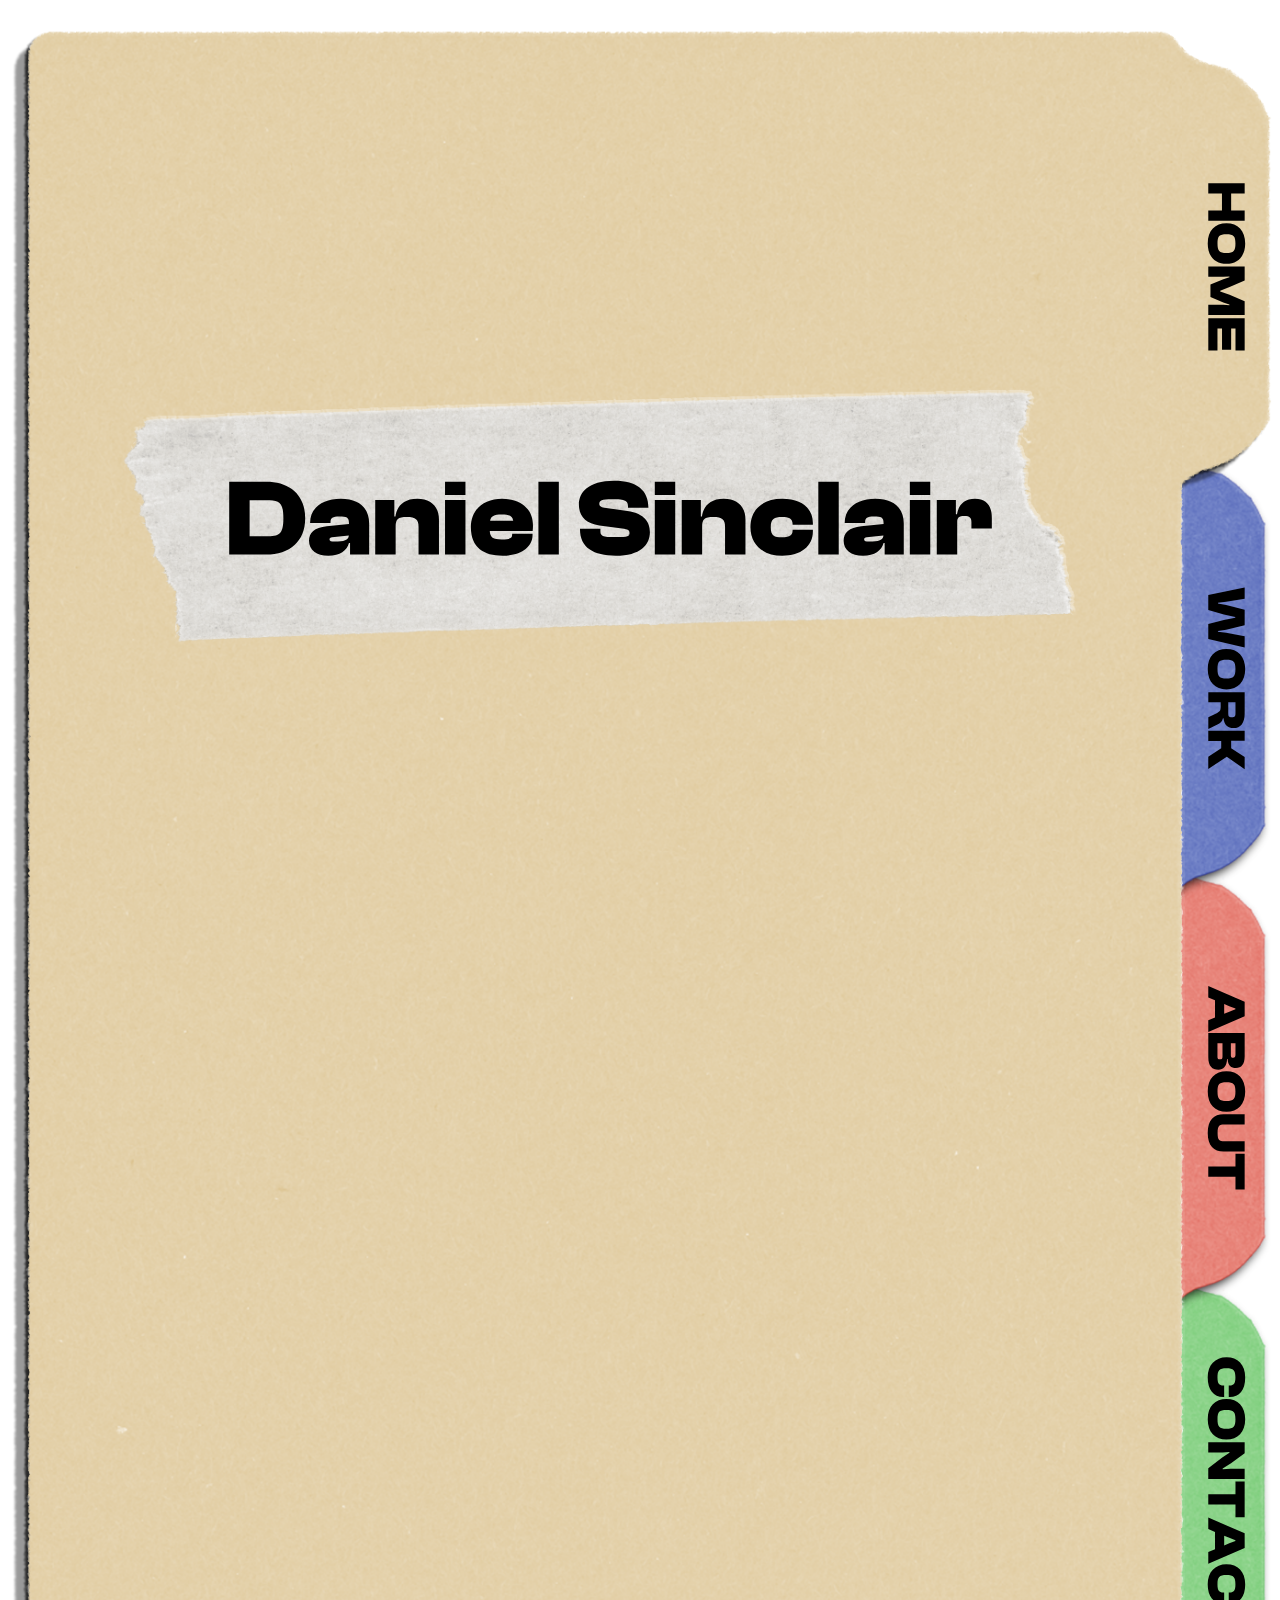
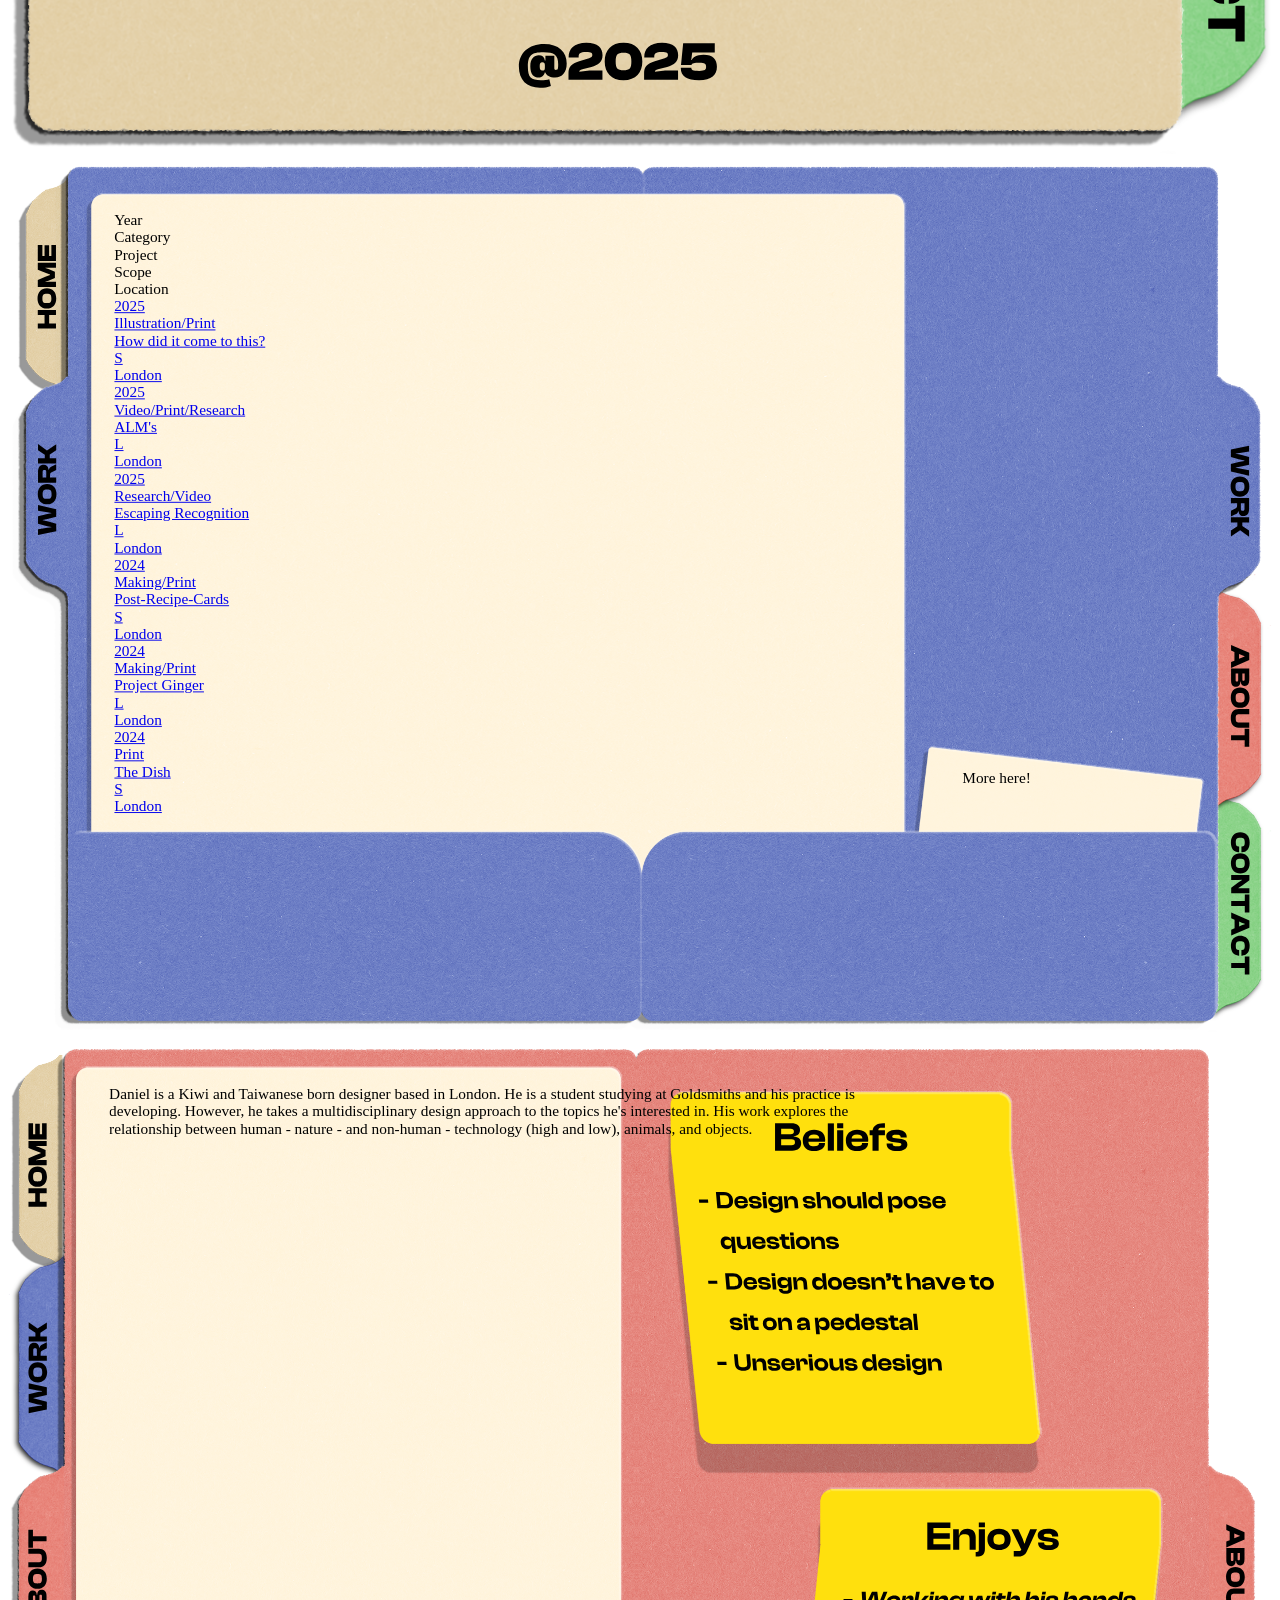
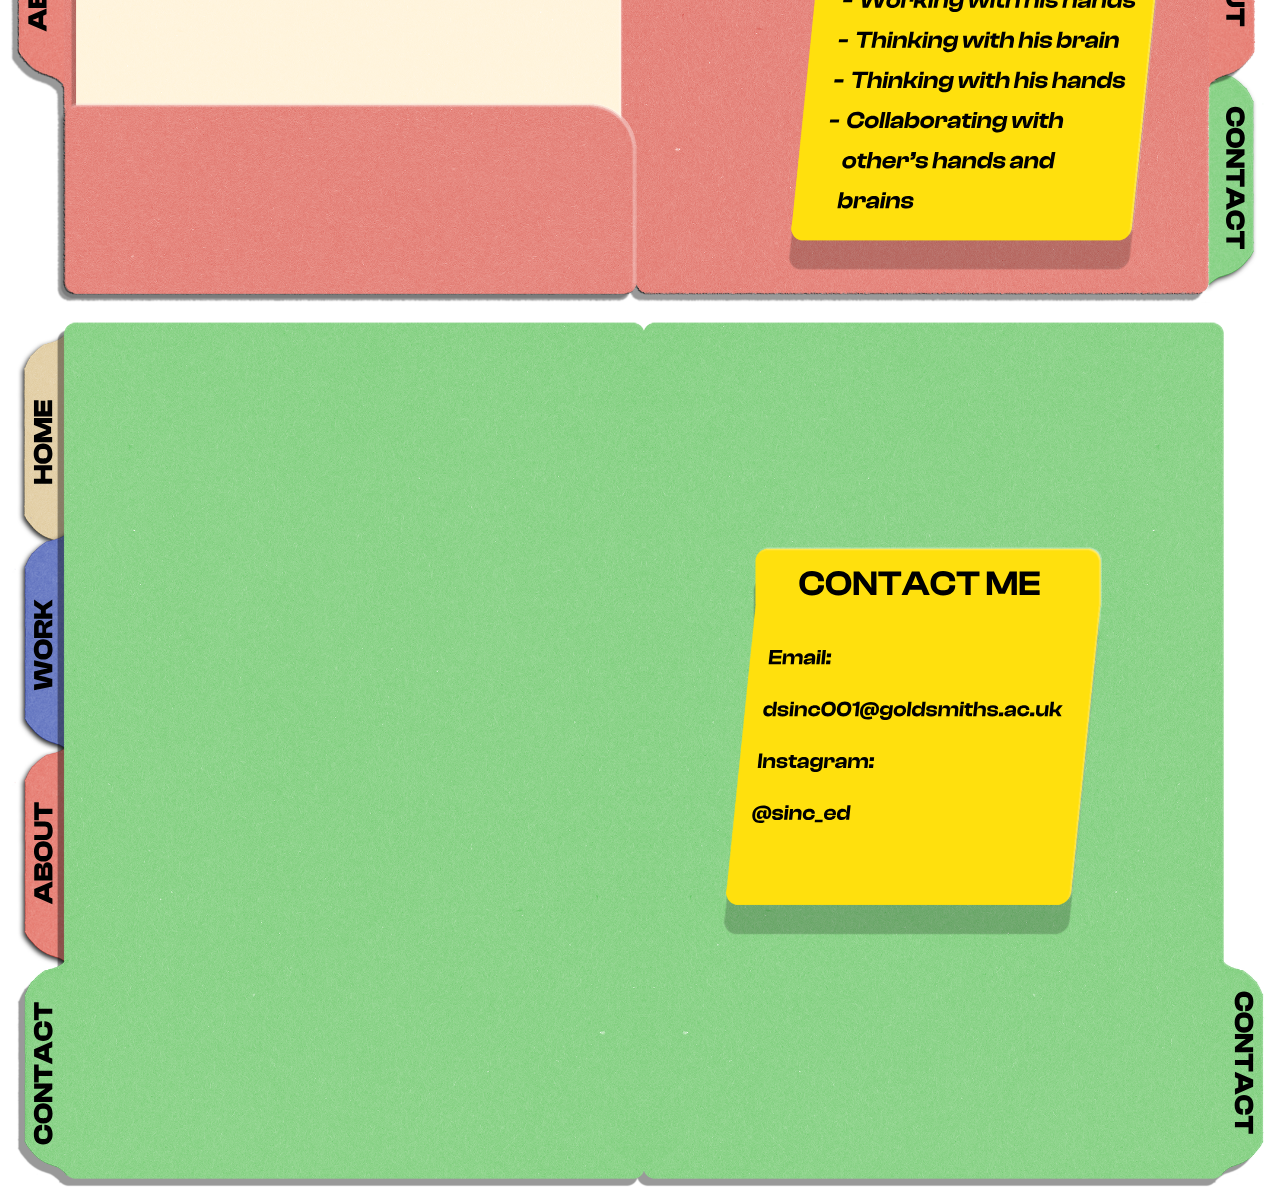
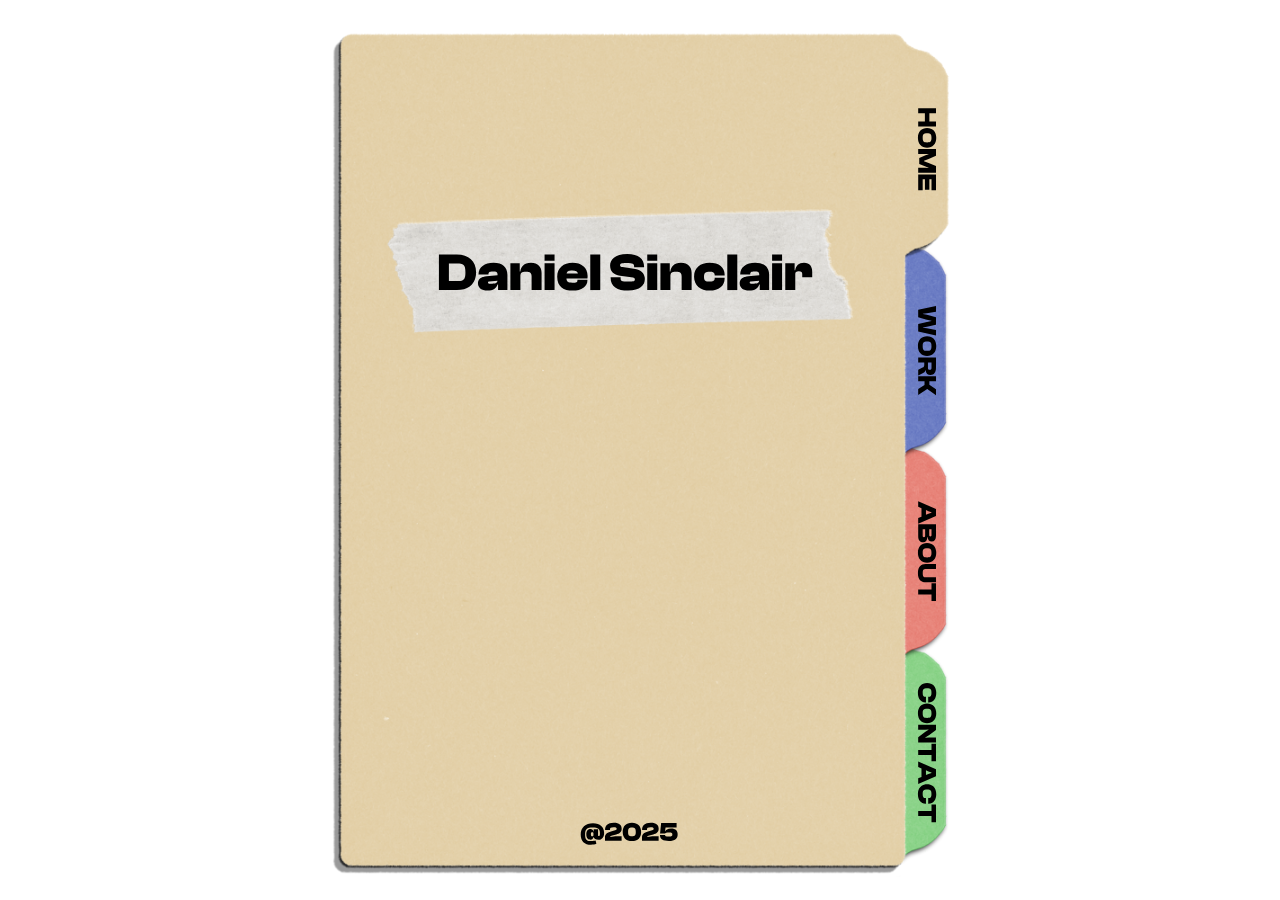
